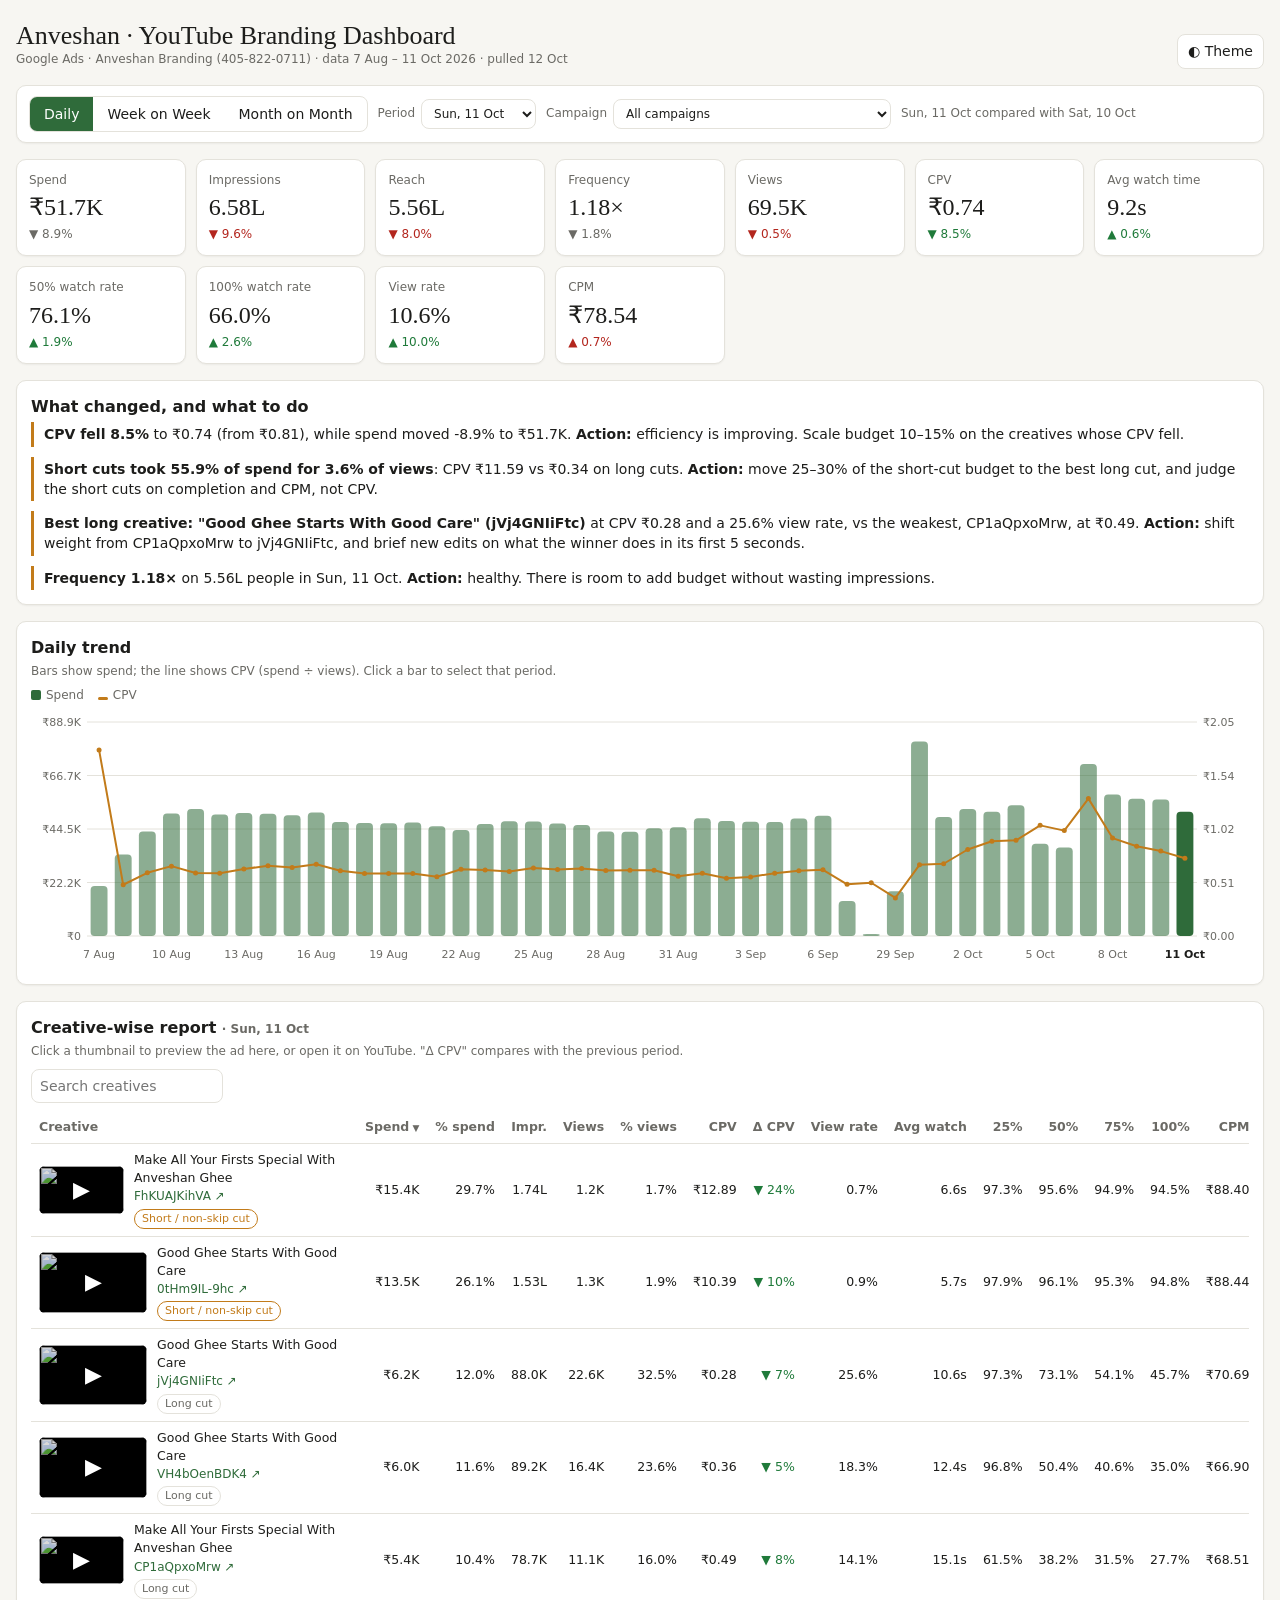
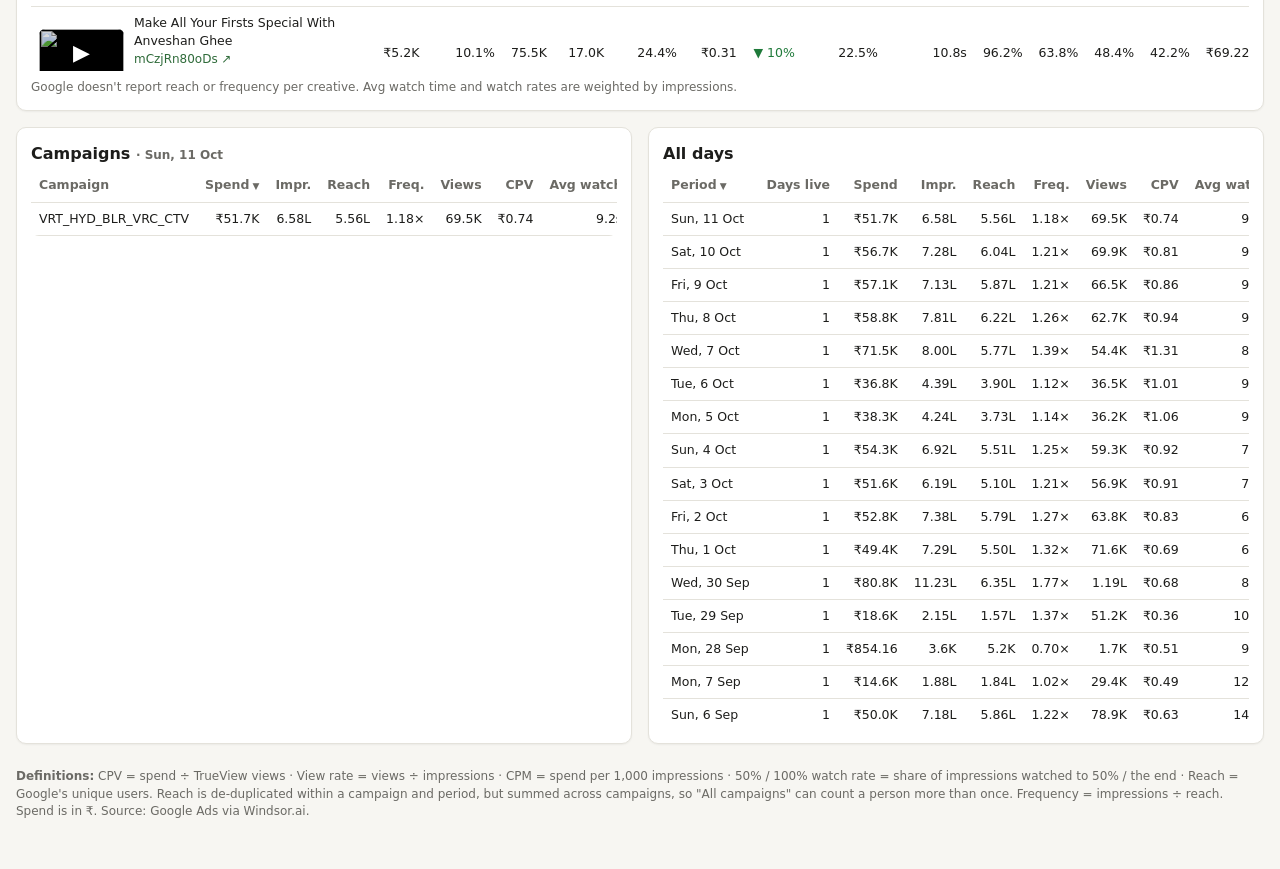
==== index.html @ e72b0077 "Create index.html" ====
<!doctype html>
<html lang="en">
<head>
<meta charset="utf-8">
<meta name="viewport" content="width=device-width,initial-scale=1">
<title>Anveshan Branding Dashboard</title>
<style>
:root{--bg:#f7f6f2;--panel:#ffffff;--fg:#1d1d1b;--muted:#6b6a65;--line:#e4e2db;--accent:#2f6b3a;--accent2:#c27b1a;--good:#1f7a3a;--bad:#b3261e;--chip:#eef3ec;--shadow:0 1px 2px rgba(0,0,0,.05)}
@media (prefers-color-scheme:dark){:root:not([data-theme="light"]){--bg:#141413;--panel:#1e1e1c;--fg:#ecebe6;--muted:#a3a29b;--line:#34332f;--accent:#6fbf7d;--accent2:#e3a14a;--good:#6fcf88;--bad:#f2867e;--chip:#26302a;--shadow:none}}
:root[data-theme="dark"]{--bg:#141413;--panel:#1e1e1c;--fg:#ecebe6;--muted:#a3a29b;--line:#34332f;--accent:#6fbf7d;--accent2:#e3a14a;--good:#6fcf88;--bad:#f2867e;--chip:#26302a;--shadow:none}
*{box-sizing:border-box}
body{margin:0;background:var(--bg);color:var(--fg);font:14px/1.45 system-ui,-apple-system,"Segoe UI",Roboto,sans-serif}
.wrap{max-width:1280px;margin:0 auto;padding:20px 16px 48px}
header{display:flex;flex-wrap:wrap;justify-content:space-between;gap:12px;align-items:flex-end;margin-bottom:16px}
h1{font:400 26px/1.2 Georgia,"Times New Roman",serif;margin:0}
h2{font-size:16px;font-weight:600;margin:0 0 4px}
.muted{color:var(--muted);font-size:12px}
.controls{display:flex;flex-wrap:wrap;gap:10px;align-items:center;background:var(--panel);border:1px solid var(--line);border-radius:10px;padding:10px 12px;margin-bottom:16px;box-shadow:var(--shadow)}
.seg{display:inline-flex;border:1px solid var(--line);border-radius:8px;overflow:hidden}
.seg button{border:0;background:transparent;color:var(--fg);padding:7px 14px;font:inherit;cursor:pointer}
.seg button.on{background:var(--accent);color:#fff}
select,input[type=search]{font:inherit;padding:6px 8px;border:1px solid var(--line);border-radius:8px;background:var(--panel);color:var(--fg);max-width:100%}
label.c{display:flex;gap:6px;align-items:center;font-size:12px;color:var(--muted)}
.grid{display:grid;grid-template-columns:repeat(auto-fit,minmax(min(100%,150px),1fr));gap:10px;margin-bottom:16px}
.kpi{background:var(--panel);border:1px solid var(--line);border-radius:10px;padding:12px;box-shadow:var(--shadow)}
.kpi .l{font-size:12px;color:var(--muted)}
.kpi .v{font:400 24px/1.2 Georgia,serif;margin:4px 0;font-variant-numeric:tabular-nums}
.kpi .d{font-size:12px;font-variant-numeric:tabular-nums}
.up{color:var(--good)}.down{color:var(--bad)}.flat{color:var(--muted)}
.card{background:var(--panel);border:1px solid var(--line);border-radius:10px;padding:14px;margin-bottom:16px;box-shadow:var(--shadow);min-width:0}
.two{display:grid;grid-template-columns:repeat(auto-fit,minmax(min(100%,420px),1fr));gap:16px}
.chart{position:relative;width:100%}
.chart svg{display:block;width:100%;height:auto}
.legend{display:flex;gap:14px;font-size:12px;color:var(--muted);margin:6px 0}
.sw{display:inline-block;width:10px;height:10px;border-radius:2px;margin-right:5px;vertical-align:-1px}
.tip{position:absolute;pointer-events:none;background:var(--panel);border:1px solid var(--line);border-radius:8px;padding:6px 9px;font-size:12px;box-shadow:0 4px 14px rgba(0,0,0,.15);display:none;white-space:nowrap;z-index:5}
.tw{overflow:auto;max-height:560px;border-radius:8px}
table{border-collapse:collapse;width:100%;font-size:12.5px;font-variant-numeric:tabular-nums}
th,td{padding:7px 8px;border-bottom:1px solid var(--line);text-align:right;white-space:nowrap;vertical-align:middle}
th{position:sticky;top:0;background:var(--panel);color:var(--muted);font-weight:600;cursor:pointer;user-select:none;z-index:1}
th.l,td.l{text-align:left}
th[aria-sort=ascending]::after{content:" ▲";font-size:9px}th[aria-sort=descending]::after{content:" ▼";font-size:9px}
tr:hover td{background:var(--chip)}
.thumb{position:relative;display:block;width:120px;aspect-ratio:16/9;border-radius:6px;overflow:hidden;background:#000;cursor:pointer;border:0;padding:0}
.thumb img{width:100%;height:100%;object-fit:cover;display:block}
.thumb::after{content:"▶";position:absolute;inset:0;display:flex;align-items:center;justify-content:center;color:#fff;font-size:22px;text-shadow:0 1px 4px rgba(0,0,0,.6);background:rgba(0,0,0,.15)}
.ttl{white-space:normal;min-width:180px;max-width:260px}
.ttl a{color:var(--accent);text-decoration:none;font-size:12px}
.ttl a:hover{text-decoration:underline}
.tag{display:inline-block;font-size:11px;padding:1px 7px;border-radius:999px;border:1px solid var(--line);color:var(--muted);margin-top:3px}
.tag.s{color:var(--accent2);border-color:currentColor}
.ins{margin:0;padding:0;list-style:none;display:flex;flex-direction:column;gap:10px}
.ins li{border-left:3px solid var(--accent2);padding:2px 0 2px 10px}
.ins b{font-weight:600}
.modal{position:fixed;inset:0;background:rgba(0,0,0,.75);display:none;align-items:center;justify-content:center;z-index:50;padding:16px}
.modal.on{display:flex}
.modal .box{width:min(960px,100%);background:#000;border-radius:10px;overflow:hidden;position:relative}
.modal iframe{width:100%;aspect-ratio:16/9;border:0;display:block}
.modal .bar{display:flex;justify-content:space-between;align-items:center;gap:10px;padding:8px 12px;background:#111;color:#eee;font-size:13px}
.modal .bar a{color:#9fd6a8}
.modal .x{background:transparent;border:0;color:#fff;font-size:22px;cursor:pointer;line-height:1}
.note{font-size:12px;color:var(--muted);margin-top:8px}
.thm{border:1px solid var(--line);background:var(--panel);color:var(--fg);border-radius:8px;padding:6px 10px;font:inherit;cursor:pointer}
@media (max-width:600px){h1{font-size:21px}.kpi .v{font-size:20px}.thumb{width:96px}}
</style>
</head>
<body>
<div class="wrap">
<header>
  <div>
    <h1>Anveshan · YouTube Branding Dashboard</h1>
    <div class="muted" id="sub"></div>
  </div>
  <button class="thm" id="thm" type="button" aria-label="Toggle theme">◐ Theme</button>
</header>

<div class="controls">
  <div class="seg" role="tablist" id="mode">
    <button data-m="day" class="on">Daily</button><button data-m="week">Week on Week</button><button data-m="month">Month on Month</button>
  </div>
  <label class="c">Period <select id="period"></select></label>
  <label class="c">Campaign <select id="camp"><option value="all">All campaigns</option></select></label>
  <span class="muted" id="cmp"></span>
</div>

<div class="grid" id="kpis"></div>

<div class="card">
  <h2>What changed, and what to do</h2>
  <ul class="ins" id="ins"></ul>
</div>

<div class="card">
  <h2 id="trendTitle">Trend</h2>
  <div class="muted">Bars show spend; the line shows CPV (spend ÷ views). Click a bar to select that period.</div>
  <div class="legend"><span><span class="sw" style="background:var(--accent)"></span>Spend</span><span><span class="sw" style="background:var(--accent2);height:3px"></span>CPV</span></div>
  <div class="chart" id="trend"></div>
</div>

<div class="card">
  <h2>Creative-wise report <span class="muted" id="creP"></span></h2>
  <div class="muted">Click a thumbnail to preview the ad here, or open it on YouTube. "Δ CPV" compares with the previous period.</div>
  <div style="margin:8px 0"><input type="search" id="creQ" placeholder="Search creatives"></div>
  <div class="tw"><table id="tCre"><thead></thead><tbody></tbody></table></div>
  <div class="note">Google doesn't report reach or frequency per creative. Avg watch time and watch rates are weighted by impressions.</div>
</div>

<div class="two">
  <div class="card">
    <h2>Campaigns <span class="muted" id="campP"></span></h2>
    <div class="tw"><table id="tCamp"><thead></thead><tbody></tbody></table></div>
  </div>
  <div class="card">
    <h2 id="perTitle">All periods</h2>
    <div class="tw"><table id="tPer"><thead></thead><tbody></tbody></table></div>
  </div>
</div>

<div class="note">
  <b>Definitions:</b> CPV = spend ÷ TrueView views · View rate = views ÷ impressions · CPM = spend per 1,000 impressions · 50% / 100% watch rate = share of impressions watched to 50% / the end · Reach = Google's unique users. Reach is de-duplicated within a campaign and period, but summed across campaigns, so "All campaigns" can count a person more than once. Frequency = impressions ÷ reach. Spend is in ₹. Source: Google Ads via Windsor.ai.
</div>
</div>

<div class="modal" id="modal" role="dialog" aria-modal="true">
  <div class="box">
    <div class="bar"><span id="mTitle"></span><span><a id="mLink" href="#" target="_blank" rel="noopener">Open on YouTube ↗</a> <button class="x" id="mX" aria-label="Close">×</button></span></div>
    <iframe id="mFrame" title="Ad preview" allow="autoplay; encrypted-media; picture-in-picture" allowfullscreen></iframe>
  </div>
</div>

<script>
const D={"campaigns":["VRT_DEL_MUB_HYD_BLR_CHN_VRC_CTV","VRT_DEL_MUB_HYD_BLR_CHN_VVC_CTV","VRT_HYD_BLR_CTV","VRT_HYD_BLR_Line-up_VVC_1","VRT_HYD_BLR_Mobile","VRT_HYD_BLR_VRC_CTV"],"videos":[{"id":"VwvyH_UPc6k","title":"Everyday Ghee Ritual"},{"id":"tOLoTwaxIuU","title":"Inside Our Ghee Process"},{"id":"thVQbDH8gDY","title":"Ghee Making Masterclass"},{"id":"FhKUAJKihVA","title":"Make All Your Firsts Special With Anveshan Ghee"},{"id":"Xn2ckv92hKI","title":"Traditional Kerala Fried Rice"},{"id":"0tHm9IL-9hc","title":"Good Ghee Starts With Good Care"},{"id":"lkkV0WBshxs","title":"Secret To Great Mix Veg!"},{"id":"jVj4GNIiFtc","title":"Good Ghee Starts With Good Care"},{"id":"VH4bOenBDK4","title":"Good Ghee Starts With Good Care"},{"id":"CP1aQpxoMrw","title":"Make All Your Firsts Special With Anveshan Ghee"},{"id":"mCzjRn80oDs","title":"Make All Your Firsts Special With Anveshan Ghee"},{"id":"bjzNxbN9I64","title":"Anveshan A2 Desi Cow Ghee | Your Ultimate Daily Wellness Partner"}],"rows":[["2026-08-07",2,0,406.01,2129,590,16874,0.5549,0.4169,0.3624,0.3241,0],["2026-08-07",4,0,4371.57,23601,3257,13389,0.4696,0.256,0.1998,0.1691,41],["2026-08-07",3,0,0.5,6,1,0,0.5,0.1667,0.1667,0.1667,0],["2026-08-07",2,4,210.96,1094,121,27921,0.0904,0.059,0.0443,0.0332,0],["2026-08-07",4,4,3804.57,19902,1788,24151,0.065,0.0423,0.0336,0.0275,35],["2026-08-07",3,4,0.5,3,1,0,0.3333,0.3333,0.3333,0,0],["2026-08-07",2,6,142.9,742,44,2592,0.0263,0.0105,0.0105,0.0053,0],["2026-08-07",4,6,3163.56,16500,1414,29404,0.0505,0.036,0.0284,0.0238,33],["2026-08-07",3,6,0.5,1,1,0,0,0,0,0,1],["2026-08-07",2,1,313.45,1624,227,15228,0.241,0.161,0.1238,0.1057,0],["2026-08-07",4,1,4062.65,21248,1983,14279,0.2025,0.113,0.0842,0.0688,46],["2026-08-07",3,1,1,5,2,0,0.4,0.4,0.4,0.2,0],["2026-08-07",2,2,291.19,1509,223,24007,0.1505,0.0919,0.0596,0.0475,0],["2026-08-07",4,2,3975.06,20799,2001,20119,0.0992,0.0659,0.0481,0.0381,45],["2026-08-07",3,2,0.5,4,1,0,0,0,0,0,0],["2026-08-08",2,0,6072.55,78203,22732,17109,0.5623,0.4113,0.3566,0.3201,0],["2026-08-08",4,0,5866.81,101947,13328,13050,0.4747,0.2405,0.1773,0.143,135],["2026-08-08",3,0,47.77,207,63,15800,0.5577,0.3558,0.3029,0.2596,4],["2026-08-08",2,4,1296.67,22228,1503,19889,0.0654,0.0415,0.0297,0.0218,0],["2026-08-08",4,4,3356.67,62740,4957,19203,0.0444,0.0228,0.0151,0.0103,72],["2026-08-08",3,4,29.95,115,33,40436,0.1271,0.0763,0.0678,0.0508,0],["2026-08-08",2,6,696.27,17627,344,2800,0.0088,0.0022,0.0019,0.0008,0],["2026-08-08",4,6,1530.68,36452,2015,20658,0.028,0.0151,0.0106,0.0074,28],["2026-08-08",3,6,24.67,75,24,0,0.1467,0.12,0.0533,0.04,0],["2026-08-08",2,1,3103.61,43314,5075,14856,0.2243,0.144,0.1111,0.0909,0],["2026-08-08",4,1,4250.42,75607,6473,13782,0.1993,0.0988,0.065,0.0483,101],["2026-08-08",3,1,32.05,176,38,20525,0.3448,0.2011,0.1839,0.1379,2],["2026-08-08",2,2,3164.67,43144,5562,22988,0.1354,0.0854,0.0609,0.0442,0],["2026-08-08",4,2,4306.61,76559,6812,17295,0.0812,0.0427,0.0265,0.0187,91],["2026-08-08",3,2,44.46,193,55,34557,0.2154,0.1436,0.0974,0.0615,1],["2026-08-09",2,0,6197.87,84240,20682,15239,0.5048,0.3533,0.2997,0.2641,0],["2026-08-09",4,0,5850.39,100504,12444,12448,0.4537,0.2189,0.1575,0.1244,143],["2026-08-09",3,0,2678.34,9763,2634,15912,0.5691,0.3593,0.285,0.2428,52],["2026-08-09",2,4,1296.75,23685,998,9681,0.0299,0.017,0.0098,0.0072,0],["2026-08-09",4,4,3302.5,61528,4936,17769,0.038,0.0194,0.0129,0.009,87],["2026-08-09",3,4,1696.18,5656,1644,42892,0.1485,0.0869,0.0632,0.0458,48],["2026-08-09",2,6,1091.09,21897,488,2709,0.0057,0.0006,0.0006,0.0003,0],["2026-08-09",4,6,1231.21,30786,1767,18816,0.0228,0.0121,0.0084,0.0054,30],["2026-08-09",3,6,1181.93,3198,1154,64125,0.147,0.0817,0.0575,0.0416,27],["2026-08-09",2,1,2717.34,40480,3350,11234,0.1671,0.1024,0.0752,0.0583,0],["2026-08-09",4,1,4745.2,82735,6880,13030,0.1818,0.0868,0.0556,0.0405,128],["2026-08-09",3,1,2064.72,8189,1986,20416,0.3353,0.2199,0.1687,0.1398,54],["2026-08-09",2,2,3091.87,44414,4498,17993,0.1,0.0612,0.0421,0.0311,0],["2026-08-09",4,2,4187.48,74424,6405,16051,0.0712,0.0365,0.0228,0.0161,103],["2026-08-09",3,2,2105.02,8487,2027,30522,0.1866,0.1177,0.0856,0.0634,54],["2026-08-10",2,0,5465.33,86691,15862,12272,0.3988,0.279,0.2364,0.2084,0],["2026-08-10",4,0,7470.69,134867,15657,12521,0.4618,0.2204,0.156,0.1236,166],["2026-08-10",3,0,4517.13,21124,4767,14809,0.5453,0.3157,0.2417,0.2009,109],["2026-08-10",2,4,1781.73,38483,1244,5184,0.0171,0.0104,0.0048,0.0038,0],["2026-08-10",4,4,2509.1,58804,4198,20007,0.0484,0.0249,0.0171,0.0121,60],["2026-08-10",3,4,2881.66,13323,3110,35563,0.1143,0.0689,0.0501,0.0336,106],["2026-08-10",2,6,1698.21,37567,931,2705,0.0055,0.0004,0.0004,0.0002,0],["2026-08-10",4,6,1009.23,38369,1503,20550,0.0281,0.0144,0.0103,0.0069,19],["2026-08-10",3,6,1710.58,6657,1889,47139,0.1004,0.0552,0.0367,0.0245,56],["2026-08-10",2,1,2655.89,50027,2109,5373,0.0704,0.044,0.0333,0.0272,0],["2026-08-10",4,1,4699.35,90440,7001,13356,0.1886,0.0907,0.0597,0.0449,122],["2026-08-10",3,1,3950.94,20200,4164,18460,0.3027,0.1813,0.1351,0.1085,143],["2026-08-10",2,2,2864.69,52480,3222,10811,0.0588,0.0379,0.0262,0.0192,0],["2026-08-10",4,2,3659.78,75305,6269,17451,0.0806,0.0431,0.0274,0.0193,83],["2026-08-10",3,2,4007.5,19531,4225,27553,0.1628,0.101,0.0707,0.0533,111],["2026-08-11",2,0,6778.26,90845,22295,14741,0.4854,0.3451,0.296,0.2621,0],["2026-08-11",4,0,7936.09,133065,16958,12642,0.4651,0.2265,0.1624,0.1292,185],["2026-08-11",3,0,5034.71,27329,5649,14413,0.536,0.2979,0.2238,0.1831,103],["2026-08-11",2,4,1507.03,28810,1190,5971,0.0206,0.0131,0.0061,0.0044,0],["2026-08-11",4,4,2480.14,52456,4424,20880,0.0515,0.0266,0.0184,0.0127,64],["2026-08-11",3,4,2344.65,10764,2806,39206,0.1293,0.0782,0.0565,0.0399,71],["2026-08-11",2,6,1263.3,26024,863,2943,0.009,0.0006,0.0005,0.0004,0],["2026-08-11",4,6,669.54,27450,1231,22933,0.0368,0.0183,0.0117,0.0085,9],["2026-08-11",3,6,1591.6,6437,1910,50918,0.11,0.0644,0.0445,0.031,64],["2026-08-11",2,1,2172.76,36465,1989,6590,0.0918,0.0589,0.045,0.0356,0],["2026-08-11",4,1,4629.98,82338,7073,13474,0.1937,0.0931,0.0613,0.0447,122],["2026-08-11",3,1,5512.24,31282,6008,17817,0.2917,0.1689,0.1214,0.0955,211],["2026-08-11",2,2,2654.01,41164,3654,15041,0.0871,0.056,0.0391,0.0289,0],["2026-08-11",4,2,3637.52,67997,6535,18172,0.0869,0.0474,0.0303,0.022,85],["2026-08-11",3,2,4594.55,24349,5053,26916,0.1577,0.0989,0.0686,0.0489,130],["2026-08-12",2,0,6313.74,93786,19131,14974,0.4953,0.3514,0.2988,0.2633,0],["2026-08-12",4,0,8229.27,150722,18885,12656,0.4643,0.2266,0.1621,0.1293,187],["2026-08-12",3,0,5738.41,26680,6356,15254,0.559,0.33,0.2558,0.2129,122],["2026-08-12",2,4,1623.76,39758,1159,5895,0.0187,0.0126,0.0063,0.0048,0],["2026-08-12",4,4,2442.32,58741,4520,20961,0.0524,0.0271,0.0186,0.0138,59],["2026-08-12",3,4,1813.31,7121,2283,46331,0.1618,0.0962,0.0685,0.0458,43],["2026-08-12",2,6,1357.03,35651,879,3033,0.0093,0.0016,0.0013,0.0008,0],["2026-08-12",4,6,715.29,32626,1278,25745,0.0424,0.0231,0.0165,0.0108,15],["2026-08-12",3,6,1122.98,4003,1408,62399,0.1369,0.0841,0.0583,0.0432,31],["2026-08-12",2,1,2296.77,45858,1967,7325,0.1033,0.065,0.0504,0.0394,0],["2026-08-12",4,1,4180.98,84113,6602,13367,0.1901,0.0912,0.0605,0.045,103],["2026-08-12",3,1,4199.41,20759,4756,19892,0.3289,0.2044,0.1568,0.1253,123],["2026-08-12",2,2,2750.79,50805,3453,15680,0.0904,0.0579,0.0391,0.0288,0],["2026-08-12",4,2,3775.45,77897,6884,17652,0.0828,0.0447,0.0285,0.0206,121],["2026-08-12",3,2,3965.47,19563,4488,28964,0.1742,0.1091,0.075,0.0551,119],["2026-08-13",2,0,6109.78,71694,18396,15129,0.4984,0.3614,0.3095,0.2756,0],["2026-08-13",4,0,8180.27,135388,16227,12441,0.4584,0.2192,0.1548,0.1222,162],["2026-08-13",3,0,4377.02,18189,5030,16257,0.5859,0.3702,0.2954,0.2494,87],["2026-08-13",2,4,1501.14,22582,960,6621,0.0197,0.0128,0.0068,0.0045,0],["2026-08-13",4,4,2303.76,51088,3960,21210,0.0528,0.0291,0.0195,0.0136,58],["2026-08-13",3,4,2034.73,7324,2446,48878,0.1739,0.1034,0.0752,0.0527,52],["2026-08-13",2,6,1278.21,20274,633,2950,0.0076,0.0008,0.0006,0.0004,0],["2026-08-13",4,6,677.9,26289,1204,26402,0.0444,0.0244,0.0167,0.012,6],["2026-08-13",3,6,1199.78,3950,1429,64566,0.1421,0.0848,0.0628,0.0475,43],["2026-08-13",2,1,2537.32,33182,2418,8841,0.1279,0.0831,0.0637,0.0523,0],["2026-08-13",4,1,3999.34,72959,5784,13314,0.1902,0.09,0.0586,0.0437,93],["2026-08-13",3,1,5121.4,25122,5745,19866,0.3322,0.2034,0.1525,0.122,190],["2026-08-13",2,2,2971.06,37075,3708,16177,0.0931,0.0582,0.0391,0.0286,0],["2026-08-13",4,2,4184.19,76188,6583,16932,0.0774,0.0404,0.0253,0.0178,107],["2026-08-13",3,2,4663.72,20193,5215,32724,0.1999,0.1316,0.0944,0.0693,135],["2026-08-14",2,0,5665.34,75763,16712,14205,0.4635,0.3346,0.2893,0.2577,0],["2026-08-14",4,0,6922.71,119479,13994,12450,0.4534,0.2205,0.1572,0.1246,123],["2026-08-14",3,0,5722.13,26288,6377,15382,0.5599,0.3336,0.2598,0.2156,108],["2026-08-14",2,4,1830.45,32152,1193,6580,0.0196,0.0119,0.0062,0.0046,0],["2026-08-14",4,4,3332.64,67378,4968,18712,0.0428,0.0215,0.0141,0.0098,86],["2026-08-14",3,4,1806.22,6153,2166,54034,0.1976,0.1225,0.0886,0.0645,49],["2026-08-14",2,6,1470.4,28420,753,2884,0.0073,0.0004,0.0002,0.0001,0],["2026-08-14",4,6,873.71,31708,1261,23218,0.0353,0.0198,0.0136,0.0089,17],["2026-08-14",3,6,1096.71,3530,1316,66997,0.1543,0.0882,0.0627,0.0461,24],["2026-08-14",2,1,2555.25,39359,2140,7414,0.106,0.0665,0.0515,0.0416,0],["2026-08-14",4,1,4781.6,87533,6370,12809,0.1773,0.0823,0.053,0.0389,112],["2026-08-14",3,1,4899.37,24151,5480,19672,0.3257,0.2018,0.1493,0.1205,186],["2026-08-14",2,2,2940.21,43730,3561,15094,0.0871,0.0567,0.0391,0.029,0],["2026-08-14",4,2,3442.48,66961,5387,16903,0.0778,0.0404,0.0255,0.018,70],["2026-08-14",3,2,3402.32,14743,3918,32734,0.2055,0.13,0.0913,0.0685,96],["2026-08-15",2,0,6014.67,86830,20268,14142,0.458,0.333,0.287,0.2562,0],["2026-08-15",4,0,7567.37,124840,13644,12111,0.4434,0.2067,0.1445,0.1129,166],["2026-08-15",3,0,5420.9,27738,6183,14897,0.5502,0.3168,0.2402,0.197,122],["2026-08-15",2,4,1483.09,30309,922,4450,0.0127,0.0081,0.0029,0.0021,0],["2026-08-15",4,4,2735.22,56035,3805,18030,0.0394,0.0194,0.0132,0.0092,66],["2026-08-15",3,4,1683.55,5857,2111,53353,0.196,0.1169,0.084,0.064,50],["2026-08-15",2,6,1340.88,28671,730,2692,0.0054,0.0004,0.0004,0.0002,0],["2026-08-15",4,6,637.5,26999,981,22813,0.036,0.0195,0.0141,0.0098,14],["2026-08-15",3,6,1028.0,3164,1272,70276,0.1595,0.0929,0.0676,0.0475,25],["2026-08-15",2,1,2654.13,44973,2528,7342,0.1023,0.0609,0.0447,0.0353,0],["2026-08-15",4,1,4135.95,74772,5243,12631,0.1749,0.0796,0.0502,0.0355,101],["2026-08-15",3,1,4922.41,26287,5605,19117,0.3188,0.191,0.1394,0.1099,171],["2026-08-15",2,2,2998.91,48115,3653,12942,0.0689,0.0429,0.0284,0.0211,0],["2026-08-15",4,2,4280.66,76878,5934,15734,0.0676,0.0337,0.021,0.0146,114],["2026-08-15",3,2,3305.83,13847,3861,33987,0.2146,0.1352,0.0961,0.0706,91],["2026-08-16",2,0,6303.39,88555,18851,13920,0.4603,0.317,0.2681,0.2354,0],["2026-08-16",4,0,7653.13,118535,13186,12049,0.4423,0.2046,0.1428,0.1116,171],["2026-08-16",3,0,5023.44,23498,5760,15456,0.5654,0.3403,0.2639,0.2213,89],["2026-08-16",2,4,1404.96,29183,825,4191,0.0121,0.0077,0.0029,0.0021,0],["2026-08-16",4,4,2404.9,46653,3319,18602,0.0424,0.022,0.0147,0.0104,51],["2026-08-16",3,4,1936.62,5947,2387,60044,0.2246,0.1363,0.1012,0.0697,46],["2026-08-16",2,6,1333.47,28452,728,2811,0.0067,0.0002,0.0002,0.0001,0],["2026-08-16",4,6,619.55,23032,931,21030,0.0297,0.0164,0.0103,0.0075,13],["2026-08-16",3,6,1972.74,7000,2367,56131,0.1248,0.0687,0.0444,0.0294,73],["2026-08-16",2,1,2436.25,41565,2110,7128,0.098,0.058,0.0432,0.034,0],["2026-08-16",4,1,4358.47,71819,5250,12607,0.1749,0.0789,0.0501,0.0366,98],["2026-08-16",3,1,3884.83,17085,4447,21429,0.3595,0.2337,0.1807,0.1448,106],["2026-08-16",2,2,2902.71,46505,3447,13402,0.0721,0.0442,0.0301,0.0222,0],["2026-08-16",4,2,4320.44,71726,5742,15471,0.0661,0.0332,0.02,0.014,117],["2026-08-16",3,2,4782.14,22069,5494,30967,0.1917,0.1208,0.0838,0.0601,133],["2026-08-17",2,0,5766.99,79875,19444,14580,0.4767,0.3505,0.3051,0.2736,0],["2026-08-17",4,0,7317.01,120801,14375,12447,0.4578,0.2206,0.155,0.1227,104],["2026-08-17",3,0,4995.74,25924,6001,15051,0.5542,0.3207,0.2479,0.2057,124],["2026-08-17",2,4,1614.28,29661,1078,4503,0.0156,0.0102,0.003,0.0022,0],["2026-08-17",4,4,2740.94,55334,4030,18400,0.0403,0.0208,0.0141,0.009,71],["2026-08-17",3,4,1438.33,4534,1819,59316,0.2098,0.132,0.102,0.076,35],["2026-08-17",2,6,1543.34,29088,935,3008,0.008,0.0007,0.0004,0.0002,0],["2026-08-17",4,6,705.61,26210,1060,21414,0.0315,0.0165,0.0105,0.0071,17],["2026-08-17",3,6,810.15,2427,1031,74105,0.1718,0.1039,0.0687,0.0474,21],["2026-08-17",2,1,2587.54,40682,2362,7289,0.1017,0.0631,0.0485,0.0387,0],["2026-08-17",4,1,4203.99,75215,5801,13084,0.1833,0.0868,0.0565,0.0408,111],["2026-08-17",3,1,3633.52,18663,4322,19840,0.3289,0.2065,0.1546,0.1238,129],["2026-08-17",2,2,2975.51,44947,3754,13838,0.0788,0.0491,0.0333,0.024,0],["2026-08-17",4,2,4388.86,77547,6536,16221,0.072,0.0364,0.0226,0.0158,121],["2026-08-17",3,2,2624.77,10958,3228,35732,0.2305,0.1454,0.1055,0.0791,81],["2026-08-18",2,0,6010.58,77048,19911,15052,0.4928,0.3623,0.3146,0.2818,0],["2026-08-18",4,0,7293.32,124578,15098,12526,0.4615,0.2232,0.1577,0.1251,144],["2026-08-18",3,0,3636.97,17015,4678,16185,0.5845,0.3652,0.2913,0.2506,64],["2026-08-18",2,4,1418.53,25241,950,5039,0.0163,0.0099,0.0041,0.0032,0],["2026-08-18",4,4,2848.9,59343,4195,18397,0.0414,0.021,0.0136,0.0099,67],["2026-08-18",3,4,1671.79,6529,2378,53754,0.1952,0.1187,0.086,0.063,46],["2026-08-18",2,6,1302.11,24202,755,2915,0.0098,0.0007,0.0007,0.0004,0],["2026-08-18",4,6,677.07,27114,999,21960,0.0316,0.0171,0.0118,0.0074,12],["2026-08-18",3,6,707.42,2451,1014,77862,0.1816,0.1115,0.0766,0.0543,19],["2026-08-18",2,1,2605.08,37834,2789,8948,0.1317,0.0845,0.0644,0.0516,0],["2026-08-18",4,1,4356.84,79455,6292,13124,0.1863,0.0879,0.0563,0.0404,103],["2026-08-18",3,1,3515.53,17310,4385,21143,0.3546,0.2299,0.174,0.1403,92],["2026-08-18",2,2,2990.89,41014,3971,16255,0.0944,0.0608,0.042,0.0302,0],["2026-08-18",4,2,4179.4,76903,6222,15965,0.0695,0.035,0.0211,0.0145,111],["2026-08-18",3,2,3680.0,18495,4683,31702,0.1975,0.1232,0.0883,0.0649,113],["2026-08-19",2,0,5577.29,73456,18341,14609,0.4791,0.3513,0.3041,0.2721,0],["2026-08-19",4,0,7241.28,127330,15523,12610,0.4633,0.2278,0.1617,0.1279,149],["2026-08-19",3,0,4142.63,19631,5386,16280,0.5853,0.3713,0.2947,0.2484,75],["2026-08-19",2,4,1481.12,25957,940,4050,0.0129,0.0077,0.0022,0.0013,0],["2026-08-19",4,4,2579.18,59528,3947,18955,0.0432,0.0222,0.0151,0.0107,59],["2026-08-19",3,4,1303.42,4776,1917,58640,0.2144,0.1325,0.0966,0.072,29],["2026-08-19",2,6,1362.41,24841,840,2999,0.0085,0.0008,0.0007,0.0004,0],["2026-08-19",4,6,640.02,28893,1020,23530,0.0364,0.0213,0.0142,0.0093,6],["2026-08-19",3,6,685.31,2433,1020,75212,0.1736,0.1019,0.0757,0.0503,23],["2026-08-19",2,1,2796.29,40829,2722,7816,0.1107,0.0715,0.0528,0.0422,0],["2026-08-19",4,1,4307.78,83422,6286,13176,0.1874,0.0888,0.057,0.0409,104],["2026-08-19",3,1,3362.73,16111,4234,21611,0.3628,0.2389,0.1815,0.1506,114],["2026-08-19",2,2,3249.81,45255,4276,15204,0.0868,0.0554,0.038,0.0273,0],["2026-08-19",4,2,4588.79,87138,7347,16537,0.0746,0.0387,0.0233,0.0165,133],["2026-08-19",3,2,3507.03,17471,4637,32816,0.2036,0.1308,0.0916,0.0697,127],["2026-08-20",2,0,5757.7,75333,18863,14571,0.474,0.3526,0.3078,0.2774,0],["2026-08-20",4,0,7605.05,130825,15986,12534,0.4616,0.2247,0.1596,0.1266,162],["2026-08-20",3,0,5039.14,25783,6430,15455,0.5553,0.3402,0.2643,0.2238,109],["2026-08-20",2,4,1529.22,26956,907,4331,0.0151,0.0092,0.0029,0.0021,0],["2026-08-20",4,4,2292.27,51379,3615,18716,0.0417,0.0205,0.014,0.0097,57],["2026-08-20",3,4,1492.09,5863,2285,58944,0.2206,0.1347,0.0973,0.0688,44],["2026-08-20",2,6,1479.93,26935,836,2952,0.0075,0.0004,0.0004,0.0002,0],["2026-08-20",4,6,560.56,27466,942,26099,0.0446,0.0245,0.0157,0.0108,11],["2026-08-20",3,6,661.65,2384,1033,78071,0.1862,0.1107,0.0767,0.0527,23],["2026-08-20",2,1,2623.89,38826,2373,7437,0.1061,0.067,0.052,0.0418,0],["2026-08-20",4,1,4405.14,81615,6311,13039,0.1855,0.0869,0.0551,0.0404,99],["2026-08-20",3,1,3086.34,14282,3828,21833,0.3625,0.2459,0.1902,0.1546,78],["2026-08-20",2,2,3119.77,43755,4030,15397,0.0889,0.0574,0.0399,0.03,0],["2026-08-20",4,2,4493.23,83268,7232,16602,0.0751,0.0388,0.0238,0.0165,113],["2026-08-20",3,2,3029.55,15986,4256,32988,0.2052,0.1321,0.0955,0.0717,105],["2026-08-21",2,0,6131.84,87725,21983,15057,0.4863,0.364,0.3198,0.2898,0],["2026-08-21",4,0,8290.91,132043,16962,12546,0.457,0.2249,0.1641,0.1326,180],["2026-08-21",3,0,4430.62,23328,6082,15788,0.5648,0.3534,0.2785,0.2367,110],["2026-08-21",2,4,1429.45,32352,858,4508,0.0129,0.009,0.0043,0.0037,0],["2026-08-21",4,4,2456.99,50624,3828,20194,0.0497,0.0262,0.0174,0.0121,76],["2026-08-21",3,4,1426.17,5001,2244,67441,0.2547,0.1559,0.1143,0.0815,32],["2026-08-21",3,11,346.16,1971,585,18077,0.5063,0.3514,0.2805,0.2328,19],["2026-08-21",2,6,1328.74,31365,745,2773,0.0065,0.0009,0.0009,0.0005,0],["2026-08-21",4,6,587.17,25329,987,28668,0.0524,0.0296,0.0177,0.0127,10],["2026-08-21",3,6,720.74,2460,1142,85899,0.205,0.123,0.0832,0.0609,23],["2026-08-21",2,1,2474.88,44157,2337,7351,0.1036,0.065,0.0497,0.0401,0],["2026-08-21",4,1,4052.19,71698,5805,13307,0.1883,0.0938,0.0612,0.0455,115],["2026-08-21",3,1,2312.43,10165,3044,23654,0.3964,0.2755,0.2189,0.183,53],["2026-08-21",2,2,3129.37,50745,4193,14991,0.0851,0.0521,0.0366,0.0278,0],["2026-08-21",4,2,3970.02,70463,6142,17048,0.079,0.0417,0.0269,0.0192,86],["2026-08-21",3,2,2517.71,12684,3666,35012,0.2228,0.1407,0.1028,0.0779,79],["2026-08-22",2,0,5810.46,75521,17767,14365,0.4695,0.3394,0.2927,0.2619,0],["2026-08-22",4,0,8168.91,138104,15061,12099,0.4475,0.2079,0.1445,0.1132,174],["2026-08-22",3,0,2883.98,16980,3640,14627,0.5387,0.305,0.2313,0.1913,69],["2026-08-22",2,4,1522.95,26749,846,3629,0.0106,0.0065,0.0016,0.0013,0],["2026-08-22",4,4,2411.44,54965,3342,17763,0.0376,0.0196,0.0131,0.0091,53],["2026-08-22",3,4,1291.43,4768,1751,55452,0.1954,0.1255,0.0924,0.0657,39],["2026-08-22",3,11,635.35,2944,912,18437,0.5212,0.3635,0.2906,0.2463,16],["2026-08-22",2,6,1418.39,25857,766,2882,0.0074,0.0004,0.0004,0.0003,0],["2026-08-22",4,6,586.12,28450,818,21567,0.0333,0.0151,0.0114,0.0069,6],["2026-08-22",3,6,535.06,1934,735,63207,0.1417,0.0806,0.0534,0.039,18],["2026-08-22",2,1,2598.96,38893,2189,7647,0.1061,0.0665,0.05,0.0398,0],["2026-08-22",4,1,4214.1,79404,5730,12868,0.18,0.084,0.0535,0.0392,114],["2026-08-22",3,1,2198.82,11258,2659,20218,0.3322,0.2133,0.1662,0.1334,57],["2026-08-22",2,2,3155.11,43578,3662,14346,0.0795,0.0487,0.0327,0.0242,0],["2026-08-22",4,2,3977.46,76444,5811,16125,0.0703,0.0367,0.0231,0.0157,83],["2026-08-22",3,2,2670.28,14060,3411,30431,0.1839,0.1182,0.0824,0.0623,81],["2026-08-23",2,0,5831.24,84009,19876,14894,0.4902,0.3546,0.3062,0.273,0],["2026-08-23",4,0,7984.57,134376,14227,11897,0.437,0.2004,0.1387,0.1076,209],["2026-08-23",3,0,3290.05,17630,4098,14978,0.5444,0.3195,0.2491,0.2084,63],["2026-08-23",2,4,1456.88,30457,782,3785,0.0108,0.0067,0.0025,0.0017,0],["2026-08-23",4,4,2606.11,56070,3462,17081,0.0352,0.018,0.0123,0.0089,59],["2026-08-23",3,4,2442.01,9395,3286,51908,0.1871,0.1133,0.0809,0.0575,76],["2026-08-23",3,11,804.02,3408,1124,19188,0.5386,0.389,0.3142,0.2592,21],["2026-08-23",2,6,1390.66,29964,772,2826,0.0067,0.001,0.0009,0.0006,0],["2026-08-23",4,6,659.63,27944,955,20168,0.0304,0.0155,0.0109,0.0079,9],["2026-08-23",3,6,868.16,2862,1166,69729,0.1623,0.0899,0.0637,0.0456,30],["2026-08-23",2,1,2670.37,44506,2625,8510,0.1213,0.0728,0.0547,0.0432,0],["2026-08-23",4,1,4083.32,75573,5198,12442,0.1709,0.077,0.0487,0.035,125],["2026-08-23",3,1,3447.83,18922,4269,19611,0.3185,0.2006,0.1546,0.1238,129],["2026-08-23",2,2,3147.47,49071,3814,14381,0.0796,0.0472,0.0323,0.0232,0],["2026-08-23",4,2,4023.01,75455,5642,15370,0.0646,0.0323,0.0201,0.0138,120],["2026-08-23",3,2,1807.67,7956,2381,36260,0.2326,0.1516,0.1087,0.0812,44],["2026-08-24",2,0,6254.35,74094,21423,15704,0.5165,0.3816,0.333,0.2997,0],["2026-08-24",4,0,7853.76,125892,14813,12430,0.4567,0.2206,0.1562,0.1244,149],["2026-08-24",3,0,5077.33,29235,6166,14459,0.5278,0.2977,0.2276,0.186,112],["2026-08-24",2,4,1414.05,20475,843,5115,0.0172,0.0116,0.0052,0.0042,0],["2026-08-24",4,4,2586.9,52976,3579,18643,0.0435,0.0224,0.0146,0.0104,55],["2026-08-24",3,4,1518.73,6083,2125,51632,0.1822,0.1115,0.0821,0.0578,43],["2026-08-24",3,11,803.97,4134,1174,17689,0.4951,0.341,0.2696,0.2214,19],["2026-08-24",2,6,1302.39,19182,739,3124,0.0095,0.0005,0.0005,0.0002,0],["2026-08-24",4,6,787.26,28499,1130,22956,0.0338,0.0194,0.0127,0.0087,15],["2026-08-24",3,6,725.73,2623,996,63920,0.1528,0.0789,0.053,0.0381,30],["2026-08-24",2,1,2721.83,33514,2709,9035,0.1306,0.083,0.0637,0.0512,0],["2026-08-24",4,1,4206.14,74043,5329,12868,0.1795,0.0839,0.0538,0.039,87],["2026-08-24",3,1,3049.26,16344,3525,19304,0.3144,0.1957,0.1466,0.1204,79],["2026-08-24",2,2,2795.53,33658,3614,16521,0.0974,0.0618,0.0419,0.031,0],["2026-08-24",4,2,3924.19,69669,5505,16326,0.0715,0.0373,0.0239,0.0168,84],["2026-08-24",3,2,2635.38,13709,3491,31348,0.1917,0.1211,0.0859,0.0645,86],["2026-08-25",2,0,5433.94,87207,17274,14372,0.4698,0.3451,0.3002,0.2693,0],["2026-08-25",4,0,7789.15,127325,14894,12463,0.4595,0.221,0.156,0.123,161],["2026-08-25",3,0,3824.5,20985,4680,14791,0.5403,0.3131,0.2394,0.1988,98],["2026-08-25",2,4,1588.85,41011,956,3714,0.0113,0.0068,0.0024,0.0019,0],["2026-08-25",4,4,2323.8,50551,3231,18506,0.0412,0.0206,0.0145,0.0103,55],["2026-08-25",3,4,1780.35,6744,2402,53874,0.1894,0.1195,0.0886,0.0658,53],["2026-08-25",3,11,809.78,3613,1124,18538,0.5228,0.3643,0.2956,0.2517,17],["2026-08-25",2,6,1662.19,43060,927,2870,0.0076,0.0008,0.0008,0.0004,0],["2026-08-25",4,6,748.81,30720,1051,20907,0.0269,0.0138,0.0094,0.0068,11],["2026-08-25",3,6,777.73,2787,1034,64189,0.145,0.0834,0.0598,0.0415,18],["2026-08-25",2,1,2720.56,54596,2327,7527,0.1057,0.0656,0.0489,0.0389,0],["2026-08-25",4,1,4203.65,75001,5336,12815,0.1801,0.0819,0.0507,0.037,107],["2026-08-25",3,1,3414.4,19283,4168,19054,0.3071,0.1913,0.1444,0.117,127],["2026-08-25",2,2,3091.97,59006,3624,14231,0.0821,0.0526,0.0358,0.0263,1],["2026-08-25",4,2,4293.13,77119,6073,16181,0.0704,0.0364,0.0226,0.0158,92],["2026-08-25",3,2,3127.53,14742,4098,33568,0.2117,0.135,0.0949,0.0685,98],["2026-08-26",2,0,6124.73,76723,19830,14732,0.4847,0.3515,0.3023,0.2716,0],["2026-08-26",4,0,7587.5,123057,13829,12149,0.4478,0.2091,0.1465,0.1147,160],["2026-08-26",3,0,3488.25,21467,4392,14239,0.5272,0.2882,0.2196,0.179,107],["2026-08-26",2,4,1398.04,24283,799,3867,0.0122,0.0077,0.0026,0.0017,0],["2026-08-26",4,4,2231.08,48055,2920,17331,0.0358,0.0188,0.012,0.0081,60],["2026-08-26",3,4,1965.43,7140,2577,53576,0.1913,0.1186,0.0876,0.0624,44],["2026-08-26",3,11,1020.39,4397,1344,18409,0.5234,0.3582,0.2888,0.2373,22],["2026-08-26",2,6,1332.26,23301,712,2707,0.0061,0.0004,0.0002,0.0001,0],["2026-08-26",4,6,717.48,27430,976,20011,0.0291,0.0144,0.0089,0.0066,17],["2026-08-26",3,6,703.5,2313,896,70883,0.1692,0.0955,0.0656,0.0458,23],["2026-08-26",2,1,2705.32,39813,2618,8194,0.1162,0.0724,0.0534,0.042,0],["2026-08-26",4,1,4341.16,75840,5643,12762,0.179,0.082,0.0515,0.0368,102],["2026-08-26",3,1,3146.17,19032,3971,18724,0.3036,0.1856,0.1383,0.1116,110],["2026-08-26",2,2,2952.23,40234,3429,13368,0.0744,0.0448,0.0306,0.0231,0],["2026-08-26",4,2,4481.32,78116,6109,15586,0.0673,0.0335,0.0204,0.0144,91],["2026-08-26",3,2,2518.25,11571,3270,34459,0.2163,0.1407,0.1019,0.0773,78],["2026-08-27",2,0,5598.15,72088,18279,14504,0.4701,0.3514,0.3083,0.2791,0],["2026-08-27",4,0,7673.15,126748,14561,12354,0.4546,0.2162,0.1536,0.1207,138],["2026-08-27",3,0,4034.97,21965,5107,15081,0.5518,0.3224,0.2491,0.207,91],["2026-08-27",2,4,1587.16,26859,877,3873,0.0115,0.0074,0.002,0.0016,0],["2026-08-27",4,4,2277.68,51535,3148,18106,0.04,0.0188,0.0124,0.0088,60],["2026-08-27",3,4,1523.36,4886,1937,57997,0.2113,0.13,0.0912,0.0681,35],["2026-08-27",3,11,960.06,3857,1229,18903,0.5337,0.3748,0.3033,0.2512,17],["2026-08-27",2,6,1528.53,26392,766,2703,0.0059,0.0002,0.0001,0,0],["2026-08-27",4,6,733.71,29472,1003,22641,0.0328,0.0185,0.0141,0.0092,9],["2026-08-27",3,6,734.09,2270,914,67248,0.1516,0.0876,0.0596,0.0429,23],["2026-08-27",2,1,2826.42,39558,2471,7692,0.1076,0.0684,0.0511,0.041,0],["2026-08-27",4,1,4231.13,76442,5403,12850,0.181,0.0833,0.0523,0.0381,82],["2026-08-27",3,1,2898.76,16347,3615,19539,0.3207,0.1993,0.1501,0.1236,93],["2026-08-27",2,2,2970.44,41005,3309,13446,0.0762,0.0484,0.0328,0.0248,0],["2026-08-27",4,2,4442.97,79226,6043,15491,0.066,0.0313,0.0195,0.0134,80],["2026-08-27",3,2,2135.52,8526,2734,38715,0.2511,0.1662,0.1188,0.0931,53],["2026-08-28",2,0,5702.32,90081,18877,13966,0.4507,0.3318,0.2908,0.2623,0],["2026-08-28",4,0,7959.12,136720,14995,12299,0.45,0.2153,0.1507,0.1183,188],["2026-08-28",3,0,3086.74,15994,3849,15408,0.5597,0.3339,0.2596,0.2165,63],["2026-08-28",2,4,1454.98,39925,983,4143,0.0123,0.0084,0.0044,0.0034,0],["2026-08-28",4,4,2255.57,56753,3056,17675,0.0386,0.019,0.0127,0.0092,62],["2026-08-28",3,4,1039.31,3176,1358,65698,0.246,0.1593,0.1137,0.0807,21],["2026-08-28",3,11,827.18,3022,1120,20522,0.575,0.425,0.3536,0.2932,15],["2026-08-28",2,6,1441.93,40228,867,2624,0.0058,0.0011,0.0009,0.0006,0],["2026-08-28",4,6,692.04,34975,937,20069,0.03,0.0161,0.0107,0.007,12],["2026-08-28",3,6,653.54,1822,824,76999,0.1809,0.1021,0.0713,0.0502,12],["2026-08-28",2,1,2741.32,55032,2679,7297,0.1016,0.0625,0.0458,0.0355,0],["2026-08-28",4,1,4050.28,79473,5016,12676,0.1765,0.0789,0.0509,0.0366,91],["2026-08-28",3,1,2401.18,12045,2947,20507,0.3382,0.2205,0.1662,0.1352,77],["2026-08-28",2,2,2965.85,57087,3398,11944,0.0642,0.0398,0.0263,0.0195,0],["2026-08-28",4,2,4351.63,85086,6134,15732,0.068,0.0337,0.0206,0.0144,113],["2026-08-28",3,2,1818.22,6790,2394,41447,0.2781,0.1785,0.128,0.0911,41],["2026-08-29",2,0,6598.06,85662,21743,15102,0.4942,0.3578,0.3096,0.2778,0],["2026-08-29",4,0,7622.64,106817,13202,12449,0.456,0.2221,0.1582,0.1249,136],["2026-08-29",3,0,3302.47,19407,4125,14570,0.5335,0.3033,0.231,0.1881,76],["2026-08-29",2,4,1265.99,28166,785,3928,0.0119,0.007,0.0026,0.0022,0],["2026-08-29",4,4,2222.87,41105,2816,18748,0.0427,0.0226,0.0153,0.0108,51],["2026-08-29",3,4,715.36,2664,1047,55790,0.2037,0.1255,0.0894,0.0615,18],["2026-08-29",3,11,717.22,3407,1093,19055,0.542,0.3775,0.2999,0.252,26],["2026-08-29",2,6,1218.94,27848,704,2737,0.0058,0.0005,0.0005,0.0003,0],["2026-08-29",4,6,627.33,21400,885,21083,0.0306,0.0132,0.0093,0.0071,4],["2026-08-29",3,6,606.29,2157,877,68617,0.1688,0.0851,0.0557,0.04,29],["2026-08-29",2,1,2516.42,44742,2328,7838,0.1087,0.0662,0.0487,0.0386,0],["2026-08-29",4,1,4476.9,67163,5185,12845,0.1802,0.0837,0.0526,0.0388,94],["2026-08-29",3,1,2881.24,16115,3538,19274,0.3143,0.1974,0.1465,0.118,95],["2026-08-29",2,2,2806.8,44226,3111,12767,0.0682,0.0422,0.028,0.0199,0],["2026-08-29",4,2,4377.66,66464,5550,15942,0.0696,0.0356,0.0214,0.0151,98],["2026-08-29",3,2,1326.1,5334,1835,42281,0.2794,0.1869,0.1364,0.107,28],["2026-08-30",2,0,5917.84,88399,19604,14047,0.4605,0.3286,0.2816,0.2508,0],["2026-08-30",4,0,8063.06,129894,14561,11971,0.437,0.2028,0.1412,0.1101,203],["2026-08-30",3,0,3919.21,22471,5051,14819,0.5371,0.3143,0.2415,0.1995,95],["2026-08-30",2,4,1430.62,32471,809,3448,0.0083,0.0047,0.0018,0.0012,0],["2026-08-30",4,4,1978.93,43010,2776,17504,0.0362,0.0189,0.0125,0.0088,57],["2026-08-30",3,4,908.1,3192,1315,61484,0.226,0.1444,0.1027,0.0744,26],["2026-08-30",3,11,947.77,4364,1420,19237,0.5434,0.3822,0.3079,0.2523,35],["2026-08-30",2,6,1397.64,31725,756,2647,0.0052,0.0003,0.0003,0.0001,0],["2026-08-30",4,6,556.08,22482,814,19961,0.0255,0.0146,0.0097,0.0058,18],["2026-08-30",3,6,673.9,2094,964,80084,0.1882,0.1038,0.0787,0.0536,15],["2026-08-30",2,1,2703.49,48243,2499,7574,0.1045,0.0626,0.0455,0.0352,0],["2026-08-30",4,1,4238.86,73584,5291,12448,0.1701,0.077,0.0481,0.0352,87],["2026-08-30",3,1,2730.76,15701,3431,19332,0.3173,0.1965,0.148,0.1188,89],["2026-08-30",2,2,3089.03,51564,3530,12364,0.0645,0.0384,0.0253,0.0182,0],["2026-08-30",4,2,4534.38,77837,6055,15133,0.0624,0.0306,0.0189,0.0128,108],["2026-08-30",3,2,1709.03,6872,2430,41520,0.2806,0.1792,0.1275,0.0943,47],["2026-08-31",2,0,6110.77,81605,23514,15688,0.5128,0.3845,0.3369,0.3054,0],["2026-08-31",4,0,8655.46,152437,17365,12298,0.4523,0.2149,0.1512,0.1183,193],["2026-08-31",3,0,3646.03,20098,4434,14633,0.5285,0.3033,0.2345,0.1964,80],["2026-08-31",2,4,1468.94,24750,1012,5042,0.0168,0.0109,0.005,0.0038,0],["2026-08-31",4,4,1729.6,49453,2687,18971,0.0424,0.0216,0.0154,0.0108,51],["2026-08-31",3,4,990.32,3694,1384,55707,0.2026,0.1253,0.0921,0.0659,30],["2026-08-31",3,11,903.19,4998,1309,17229,0.4861,0.3178,0.2464,0.2061,28],["2026-08-31",2,6,1379.63,23362,753,2886,0.0078,0.0007,0.0007,0.0005,0],["2026-08-31",4,6,607.21,31856,902,22040,0.0329,0.017,0.0121,0.0077,8],["2026-08-31",3,6,710.93,2454,998,71498,0.1627,0.0929,0.0662,0.0503,32],["2026-08-31",2,1,2644.09,37314,2549,7935,0.1144,0.0702,0.0531,0.0416,0],["2026-08-31",4,1,3867.81,78969,5080,12554,0.1731,0.0784,0.0485,0.0346,116],["2026-08-31",3,1,2962.12,17067,3611,18906,0.3086,0.1891,0.1394,0.1123,115],["2026-08-31",2,2,2949.84,40783,3945,15043,0.0854,0.0555,0.0375,0.0273,0],["2026-08-31",4,2,4511.38,88398,6716,15763,0.0686,0.0333,0.0208,0.0142,131],["2026-08-31",3,2,2002.62,9425,2677,34632,0.2198,0.1423,0.1013,0.0769,69],["2026-09-01",2,0,6002.8,81902,21009,15328,0.5038,0.3666,0.3168,0.2838,0],["2026-09-01",4,0,8568.94,137820,17358,12346,0.4499,0.2181,0.1548,0.1237,182],["2026-09-01",3,0,4961.15,32091,6255,14108,0.5216,0.2856,0.2115,0.1732,160],["2026-09-01",2,4,1366.47,26314,896,5480,0.0163,0.0105,0.0065,0.0049,0],["2026-09-01",4,4,1729.74,37151,2830,20407,0.0503,0.0273,0.0192,0.0138,42],["2026-09-01",3,4,1296.47,4744,1674,52258,0.1859,0.1151,0.084,0.0564,27],["2026-09-01",3,11,1308.1,6595,1712,17168,0.4864,0.3201,0.2467,0.1986,30],["2026-09-01",2,6,1335.24,26281,757,2857,0.008,0.0007,0.0007,0.0002,0],["2026-09-01",4,6,667.65,22347,1064,22192,0.0331,0.0174,0.011,0.0082,6],["2026-09-01",3,6,801.42,2620,1030,68699,0.1658,0.0918,0.0629,0.0457,25],["2026-09-01",2,1,2821.45,41875,2789,8820,0.1256,0.0783,0.0579,0.046,0],["2026-09-01",4,1,4176.94,71943,5403,12635,0.1763,0.0794,0.0504,0.0369,88],["2026-09-01",3,1,4073.64,27668,5115,17481,0.2776,0.1631,0.1193,0.0954,159],["2026-09-01",2,2,3030.06,43079,3975,16242,0.0917,0.0579,0.0399,0.0297,0],["2026-09-01",4,2,4227.94,71944,6446,16240,0.0727,0.0368,0.0228,0.0158,94],["2026-09-01",3,2,2519.21,12324,3258,32029,0.1992,0.1236,0.0894,0.0666,79],["2026-09-02",2,0,6106.45,81820,23766,15973,0.5199,0.393,0.3442,0.3111,0],["2026-09-02",4,0,8591.62,160548,19495,12514,0.46,0.2231,0.1579,0.1247,167],["2026-09-02",3,0,4317.25,24415,5282,14586,0.5298,0.3037,0.2333,0.1945,81],["2026-09-02",2,4,1456.09,25998,991,5223,0.0174,0.0122,0.0049,0.0041,0],["2026-09-02",4,4,2169.38,57087,3359,17622,0.0375,0.0186,0.0124,0.0082,49],["2026-09-02",3,4,2219.01,10938,3018,39814,0.1306,0.0775,0.0554,0.0391,76],["2026-09-02",3,11,1075.45,4940,1531,18668,0.5278,0.3692,0.2975,0.2418,15],["2026-09-02",2,6,1352.03,24497,779,2938,0.0085,0.001,0.001,0.0008,0],["2026-09-02",4,6,698.05,31347,1011,21364,0.0328,0.0168,0.0131,0.0086,10],["2026-09-02",3,6,880.09,3149,1227,69106,0.159,0.0941,0.0681,0.0447,23],["2026-09-02",2,1,2540.84,40197,2571,8166,0.1167,0.0745,0.0579,0.0464,0],["2026-09-02",4,1,3909.42,81019,5737,12817,0.1801,0.0819,0.0519,0.037,100],["2026-09-02",3,1,3114.7,17503,3749,19074,0.3029,0.194,0.1477,0.1203,85],["2026-09-02",2,2,3094.99,43777,4430,16362,0.0944,0.0606,0.0418,0.0317,0],["2026-09-02",4,2,4001.79,82849,6570,16080,0.0703,0.0356,0.0215,0.015,122],["2026-09-02",3,2,2261.33,12074,2947,30422,0.1839,0.1158,0.083,0.0634,64],["2026-09-03",2,0,6131.9,79077,21688,15779,0.5172,0.3808,0.3313,0.2982,0],["2026-09-03",4,0,8543.19,158189,19563,12598,0.461,0.2251,0.1623,0.1299,201],["2026-09-03",3,0,3957.45,22309,4688,14440,0.5257,0.2985,0.2264,0.1871,99],["2026-09-03",2,4,1366.3,24087,809,4934,0.0159,0.0096,0.0048,0.0034,0],["2026-09-03",4,4,2149.19,55493,3497,19553,0.0456,0.0251,0.0159,0.0108,34],["2026-09-03",3,4,1067.74,4164,1522,53860,0.1948,0.1186,0.0859,0.0613,29],["2026-09-03",3,11,995.98,5104,1457,18031,0.5168,0.3451,0.2714,0.2143,39],["2026-09-03",2,6,1307.02,23409,674,2779,0.007,0.0006,0.0006,0.0003,0],["2026-09-03",4,6,694.39,33430,1055,24847,0.0404,0.0225,0.0149,0.0098,10],["2026-09-03",3,6,719.82,2896,1020,61169,0.137,0.0819,0.0551,0.0409,26],["2026-09-03",2,1,2567.0,36510,2610,8945,0.1304,0.083,0.063,0.0507,0],["2026-09-03",4,1,3670.84,77145,5321,12949,0.1826,0.0851,0.0539,0.0389,94],["2026-09-03",3,1,4433.03,27123,5338,17980,0.2875,0.1732,0.1283,0.1024,169],["2026-09-03",2,2,3175.26,42802,4396,17260,0.0995,0.0643,0.0435,0.0323,0],["2026-09-03",4,2,4312.85,87968,7149,16502,0.0732,0.0379,0.0236,0.0165,122],["2026-09-03",3,2,2388.75,11475,3225,34469,0.2184,0.1396,0.1017,0.0754,65],["2026-09-04",2,0,5692.19,78893,20225,15282,0.4953,0.3691,0.3235,0.2913,0],["2026-09-04",4,0,7787.31,118667,15898,12756,0.4643,0.2321,0.1691,0.1364,167],["2026-09-04",3,0,3964.97,22348,5012,14771,0.5377,0.3109,0.2403,0.2,88],["2026-09-04",2,4,1532.87,29686,995,5049,0.0155,0.0096,0.0049,0.0036,0],["2026-09-04",4,4,2341.49,44277,3659,20907,0.0525,0.0281,0.0187,0.0128,52],["2026-09-04",3,4,1485.02,4838,1977,60399,0.2244,0.1393,0.098,0.0683,31],["2026-09-04",3,11,1405.43,6368,1889,18476,0.5277,0.3622,0.2812,0.2307,33],["2026-09-04",2,6,1447.41,28769,780,2681,0.0059,0.0008,0.0008,0.0005,0],["2026-09-04",4,6,746.82,23098,1131,23139,0.0363,0.019,0.0118,0.0061,13],["2026-09-04",3,6,757.98,2250,998,77033,0.1894,0.1038,0.0677,0.0477,12],["2026-09-04",2,1,2613.41,41216,2557,8287,0.1188,0.0733,0.0555,0.0457,0],["2026-09-04",4,1,4229.76,67828,5680,13171,0.1848,0.0906,0.0586,0.0436,116],["2026-09-04",3,1,3586.08,20812,4517,19202,0.3148,0.1941,0.1454,0.1193,128],["2026-09-04",2,2,3271.78,48069,4353,16000,0.0922,0.0569,0.0397,0.0292,0],["2026-09-04",4,2,4265.62,68673,6203,16684,0.0754,0.0394,0.0244,0.0173,85],["2026-09-04",3,2,2257.51,8341,2974,42353,0.2879,0.1849,0.129,0.1003,49],["2026-09-05",2,0,6090.45,74280,19806,15298,0.5003,0.3644,0.3154,0.2828,0],["2026-09-05",4,0,7860.72,133129,16529,12568,0.457,0.2252,0.1615,0.1281,166],["2026-09-05",3,0,5001.36,26780,5696,14496,0.5312,0.3033,0.2302,0.1871,117],["2026-09-05",2,4,1307.24,20376,725,4397,0.0138,0.0082,0.0029,0.0023,0],["2026-09-05",4,4,2695.74,56301,3862,18194,0.0399,0.0202,0.0132,0.0093,58],["2026-09-05",3,4,1577.67,4789,1940,61006,0.2247,0.14,0.104,0.0731,38],["2026-09-05",3,11,1396.57,6133,1702,17887,0.5117,0.3392,0.2656,0.2121,21],["2026-09-05",2,6,1256.96,19991,580,2781,0.0074,0.0008,0.0007,0.0003,0],["2026-09-05",4,6,812.77,27790,1254,21996,0.0302,0.0173,0.0116,0.0076,17],["2026-09-05",3,6,849.85,2326,972,74025,0.1765,0.1,0.0679,0.0491,16],["2026-09-05",2,1,2641.82,34087,2576,9104,0.1313,0.0823,0.0621,0.0496,0],["2026-09-05",4,1,3819.61,69927,5164,12935,0.1813,0.0847,0.0541,0.0405,88],["2026-09-05",3,1,3244.09,17594,3604,18650,0.3009,0.1839,0.1376,0.1107,89],["2026-09-05",2,2,3254.96,40214,4129,16486,0.0934,0.0574,0.0406,0.0296,0],["2026-09-05",4,2,4181.42,75571,6283,16113,0.0708,0.0349,0.0216,0.0148,90],["2026-09-05",3,2,2835.13,11696,3419,35389,0.227,0.1454,0.1033,0.0768,75],["2026-09-06",2,0,5755.14,87114,19486,14788,0.4824,0.3537,0.3073,0.2767,0],["2026-09-06",4,0,7759.14,136057,16290,12479,0.452,0.2212,0.1599,0.1274,172],["2026-09-06",3,0,6090.4,32303,7360,14885,0.5392,0.3183,0.2439,0.2034,148],["2026-09-06",2,4,1583.67,36339,868,3979,0.0119,0.0076,0.0025,0.0019,0],["2026-09-06",4,4,2818.73,63292,3865,17495,0.0374,0.0191,0.0123,0.0088,48],["2026-09-06",3,4,1563.99,4568,1953,63187,0.2387,0.1457,0.1007,0.0742,34],["2026-09-06",3,11,1507.32,6421,1932,18575,0.5317,0.3644,0.2866,0.2335,26],["2026-09-06",2,6,1418.09,33490,720,2794,0.0067,0.001,0.0009,0.0006,0],["2026-09-06",4,6,842.12,33209,1174,20222,0.0292,0.014,0.0107,0.0072,15],["2026-09-06",3,6,942.62,2692,1171,75767,0.1771,0.0952,0.0722,0.0491,33],["2026-09-06",2,1,2740.33,49419,2465,7890,0.1116,0.0682,0.0499,0.0385,0],["2026-09-06",4,1,3764.41,73897,4881,12650,0.1763,0.0789,0.0505,0.0373,95],["2026-09-06",3,1,2769.32,13646,3219,20199,0.3288,0.2131,0.1642,0.1363,76],["2026-09-06",2,2,3060.95,52145,3622,14201,0.0805,0.0488,0.0335,0.0248,0],["2026-09-06",4,2,4187.32,79979,5970,15557,0.066,0.0332,0.0204,0.0142,107],["2026-09-06",3,2,3154.16,13173,3962,35963,0.2319,0.149,0.1034,0.077,82],["2026-09-07",2,0,6148.8,74081,21125,15857,0.5177,0.3862,0.337,0.3028,0],["2026-09-07",2,4,1409.91,21508,901,5550,0.0184,0.0115,0.0049,0.0043,0],["2026-09-07",2,6,1268.97,20303,663,2961,0.0075,0.0007,0.0004,0.0003,0],["2026-09-07",2,1,2591.78,33228,2584,9204,0.1328,0.0853,0.065,0.0528,0],["2026-09-07",2,2,3134.11,38609,4143,17122,0.1008,0.0628,0.0427,0.0314,0],["2026-09-28",1,10,790.06,2310,1581,13070,0.9804,0.847,0.7339,0.6843,3],["2026-09-28",0,10,64.1,1334,96,3422,0.2372,0.17,0.1304,0.1186,0],["2026-09-29",5,5,3423.86,39341,1346,5539,0.9571,0.9274,0.9147,0.9072,2],["2026-09-29",5,9,2523.12,28953,7908,17435,0.6735,0.4937,0.4385,0.403,12],["2026-09-29",5,3,3761.08,43371,1128,6379,0.9402,0.9202,0.9127,0.9073,5],["2026-09-29",5,8,3022.89,35071,12793,13878,0.9266,0.6233,0.5388,0.4916,19],["2026-09-29",5,7,3285.62,38300,16584,11269,0.9428,0.7937,0.6528,0.5873,21],["2026-09-29",5,10,2620.26,30319,11404,11493,0.9019,0.7191,0.6092,0.5595,6],["2026-09-30",5,5,14770.71,199759,5239,4965,0.8869,0.8135,0.7869,0.7726,17],["2026-09-30",5,9,10434.59,154887,15455,11248,0.4397,0.2933,0.2481,0.2217,42],["2026-09-30",5,3,18776.37,244167,3325,5806,0.8602,0.8239,0.8121,0.8057,31],["2026-09-30",5,8,11488.12,167003,26014,10382,0.7327,0.433,0.3604,0.3171,44],["2026-09-30",5,7,13606.82,189005,41317,9210,0.7992,0.6291,0.4851,0.4168,63],["2026-09-30",5,10,11747.4,168485,27356,8508,0.7076,0.5004,0.3931,0.3478,51],["2026-10-01",5,5,11414.01,157845,7490,4040,0.7636,0.6204,0.5703,0.5486,21],["2026-10-01",5,9,6154.79,97400,7459,6943,0.255,0.1583,0.1297,0.1133,26],["2026-10-01",5,3,12765.43,181054,2779,5030,0.7411,0.6905,0.6758,0.6684,39],["2026-10-01",5,8,6682.43,100997,15800,8194,0.5975,0.3102,0.245,0.2039,32],["2026-10-01",5,7,6591.37,101838,23520,8272,0.7339,0.5457,0.4013,0.335,41],["2026-10-01",5,10,5838.25,89533,14507,6879,0.5814,0.3783,0.2837,0.2426,30],["2026-10-02",5,5,13451.5,171885,7131,4430,0.815,0.6983,0.6585,0.6408,28],["2026-10-02",5,9,5703.56,89099,6989,8372,0.3192,0.1963,0.1612,0.1417,29],["2026-10-02",5,3,13827.43,179200,2702,5529,0.8152,0.7744,0.7624,0.756,33],["2026-10-02",5,8,7205.1,106370,14420,8477,0.633,0.3232,0.2519,0.2072,36],["2026-10-02",5,7,6790.63,101400,20286,8959,0.8184,0.6009,0.4339,0.3568,46],["2026-10-02",5,10,5821.33,89693,12278,7571,0.6586,0.4209,0.3127,0.2685,31],["2026-10-03",5,5,11567.85,131502,3695,4858,0.8689,0.7862,0.7579,0.7446,15],["2026-10-03",5,9,6725.46,85512,7929,9660,0.376,0.2327,0.1916,0.168,37],["2026-10-03",5,3,13142.83,148313,1961,5616,0.8276,0.7894,0.778,0.7718,27],["2026-10-03",5,8,7074.38,89978,13120,9333,0.6905,0.3649,0.2918,0.248,23],["2026-10-03",5,7,6954.96,86917,17946,8567,0.7657,0.5665,0.4196,0.3515,33],["2026-10-03",5,10,6130.15,76791,12288,7680,0.6524,0.4314,0.3284,0.2879,20],["2026-10-04",5,5,12412.6,148317,4927,4985,0.8871,0.812,0.7855,0.7737,14],["2026-10-04",5,9,6724.36,90840,8419,9953,0.3881,0.2426,0.2004,0.1757,26],["2026-10-04",5,3,14163.47,167597,3326,5745,0.8467,0.8113,0.8002,0.7941,27],["2026-10-04",5,8,7298.95,99332,13424,9486,0.6986,0.3764,0.3025,0.2576,17],["2026-10-04",5,7,7314.26,99329,17375,8556,0.7677,0.5652,0.4185,0.3505,27],["2026-10-04",5,10,6368.01,86161,11829,7728,0.6624,0.4357,0.3296,0.2846,20],["2026-10-05",5,5,9042.73,94213,2497,5655,0.9708,0.9488,0.9394,0.9341,13],["2026-10-05",5,9,4528.57,52346,5743,14308,0.5757,0.3692,0.3069,0.274,12],["2026-10-05",5,3,10707.53,111168,2117,6544,0.9619,0.9476,0.9413,0.9377,10],["2026-10-05",5,8,4960.35,59085,8299,11988,0.8991,0.4945,0.4122,0.3643,15],["2026-10-05",5,7,4714.19,55895,9922,10218,0.924,0.7002,0.5285,0.4535,10],["2026-10-05",5,10,4322.35,51093,7589,10059,0.8796,0.5903,0.4551,0.4007,13],["2026-10-06",5,5,8290.08,93228,3037,5767,0.9843,0.9706,0.9648,0.9604,12],["2026-10-06",5,9,4262.27,52699,5388,14871,0.6114,0.3794,0.3114,0.2725,14],["2026-10-06",5,3,10057.13,114587,3216,6675,0.9806,0.9688,0.9638,0.9599,12],["2026-10-06",5,8,5318.91,67325,8420,12339,0.96,0.5084,0.4163,0.3599,17],["2026-10-06",5,7,4680.35,58343,9450,10436,0.9691,0.724,0.5256,0.4396,19],["2026-10-06",5,10,4188.48,52346,6987,10497,0.9513,0.6147,0.458,0.3964,14],["2026-10-07",5,5,19034.85,194020,1705,5748,0.982,0.9679,0.9611,0.957,21],["2026-10-07",5,9,8031.19,97244,9978,14224,0.5874,0.347,0.2801,0.2436,31],["2026-10-07",5,3,21763.73,220274,1364,6642,0.9782,0.9644,0.9584,0.9547,29],["2026-10-07",5,8,7743.06,98007,12655,11919,0.9535,0.48,0.3768,0.3203,36],["2026-10-07",5,7,7796.18,99555,16196,10152,0.9575,0.6968,0.4918,0.4061,27],["2026-10-07",5,10,7132.81,91283,12506,10212,0.9418,0.5916,0.4281,0.3648,29],["2026-10-08",5,5,15892.47,181206,1821,5731,0.9799,0.9647,0.9573,0.9525,20],["2026-10-08",5,9,6460.96,102958,11000,14843,0.6109,0.3743,0.3035,0.265,45],["2026-10-08",5,3,18092.0,202192,1621,6618,0.9754,0.9604,0.9535,0.9492,35],["2026-10-08",5,8,6388.89,104283,14348,12245,0.9607,0.499,0.4012,0.342,44],["2026-10-08",5,7,6192.59,97068,18837,10456,0.9676,0.7226,0.5238,0.4402,47],["2026-10-08",5,10,5740.86,93569,15109,10607,0.9551,0.6253,0.4652,0.4021,38],["2026-10-09",5,5,15183.53,166764,1891,5719,0.9791,0.9618,0.9537,0.9487,28],["2026-10-09",5,9,6075.6,92036,11145,14862,0.6071,0.3729,0.3056,0.2661,43],["2026-10-09",5,3,17414.34,185538,1542,6592,0.9722,0.9557,0.9484,0.9437,41],["2026-10-09",5,8,6257.43,94482,15611,12275,0.9613,0.4977,0.4025,0.3459,52],["2026-10-09",5,7,6376.35,89548,20277,10456,0.9672,0.723,0.5247,0.4356,42],["2026-10-09",5,10,5750.01,84412,16045,10589,0.9557,0.6255,0.4616,0.398,47],["2026-10-10",5,5,14892.77,169149,1294,5706,0.977,0.9594,0.9514,0.9464,26],["2026-10-10",5,9,6043.0,92216,11401,14716,0.6008,0.3674,0.2992,0.2618,48],["2026-10-10",5,3,16870.92,184758,997,6581,0.971,0.9536,0.9467,0.9421,51],["2026-10-10",5,8,6540.06,100596,16953,12231,0.9632,0.4955,0.3984,0.3407,46],["2026-10-10",5,7,6574.1,95083,22113,10446,0.9687,0.7193,0.5227,0.4361,55],["2026-10-10",5,10,5829.05,85792,17114,10536,0.9557,0.6152,0.459,0.3948,48],["2026-10-11",5,5,13508.55,152747,1300,5716,0.979,0.9614,0.9535,0.9485,32],["2026-10-11",5,9,5394.13,78730,11113,15125,0.6149,0.3824,0.3149,0.2774,48],["2026-10-11",5,3,15351.81,173659,1191,6597,0.9727,0.9564,0.9492,0.9447,32],["2026-10-11",5,8,5969.79,89241,16371,12370,0.9683,0.5036,0.4064,0.3496,58],["2026-10-11",5,7,6222.62,88021,22576,10604,0.9726,0.7309,0.5412,0.4573,44],["2026-10-11",5,10,5224.19,75469,16964,10798,0.9615,0.6383,0.4843,0.4222,42]],"reach":{"daily":{"2026-08-07":{"VRT_HYD_BLR_CTV":4695,"VRT_HYD_BLR_Mobile":53821},"2026-08-08":{"VRT_HYD_BLR_CTV":139618,"VRT_HYD_BLR_Mobile":183041,"VRT_HYD_BLR_Line-up_VVC_1":826},"2026-08-09":{"VRT_HYD_BLR_CTV":178468,"VRT_HYD_BLR_Mobile":220302,"VRT_HYD_BLR_Line-up_VVC_1":35085},"2026-08-10":{"VRT_HYD_BLR_CTV":205532,"VRT_HYD_BLR_Mobile":265744,"VRT_HYD_BLR_Line-up_VVC_1":78704},"2026-08-11":{"VRT_HYD_BLR_CTV":198913,"VRT_HYD_BLR_Mobile":251358,"VRT_HYD_BLR_Line-up_VVC_1":96387},"2026-08-12":{"VRT_HYD_BLR_CTV":232753,"VRT_HYD_BLR_Mobile":280910,"VRT_HYD_BLR_Line-up_VVC_1":75590},"2026-08-13":{"VRT_HYD_BLR_CTV":177128,"VRT_HYD_BLR_Mobile":260479,"VRT_HYD_BLR_Line-up_VVC_1":71534},"2026-08-14":{"VRT_HYD_BLR_CTV":197216,"VRT_HYD_BLR_Mobile":269670,"VRT_HYD_BLR_Line-up_VVC_1":72158},"2026-08-15":{"VRT_HYD_BLR_CTV":211472,"VRT_HYD_BLR_Mobile":256535,"VRT_HYD_BLR_Line-up_VVC_1":74112},"2026-08-16":{"VRT_HYD_BLR_CTV":210279,"VRT_HYD_BLR_Mobile":237736,"VRT_HYD_BLR_Line-up_VVC_1":72802},"2026-08-17":{"VRT_HYD_BLR_CTV":201398,"VRT_HYD_BLR_Mobile":258605,"VRT_HYD_BLR_Line-up_VVC_1":60686},"2026-08-18":{"VRT_HYD_BLR_CTV":189155,"VRT_HYD_BLR_Mobile":266027,"VRT_HYD_BLR_Line-up_VVC_1":60152},"2026-08-19":{"VRT_HYD_BLR_CTV":195321,"VRT_HYD_BLR_Mobile":279608,"VRT_HYD_BLR_Line-up_VVC_1":59035},"2026-08-20":{"VRT_HYD_BLR_CTV":195080,"VRT_HYD_BLR_Mobile":273509,"VRT_HYD_BLR_Line-up_VVC_1":62907},"2026-08-21":{"VRT_HYD_BLR_CTV":219228,"VRT_HYD_BLR_Mobile":259063,"VRT_HYD_BLR_Line-up_VVC_1":54298},"2026-08-22":{"VRT_HYD_BLR_CTV":195568,"VRT_HYD_BLR_Mobile":272562,"VRT_HYD_BLR_Line-up_VVC_1":50662},"2026-08-23":{"VRT_HYD_BLR_CTV":211453,"VRT_HYD_BLR_Mobile":266024,"VRT_HYD_BLR_Line-up_VVC_1":58470},"2026-08-24":{"VRT_HYD_BLR_CTV":170016,"VRT_HYD_BLR_Mobile":253635,"VRT_HYD_BLR_Line-up_VVC_1":70237},"2026-08-25":{"VRT_HYD_BLR_CTV":250546,"VRT_HYD_BLR_Mobile":262585,"VRT_HYD_BLR_Line-up_VVC_1":65865},"2026-08-26":{"VRT_HYD_BLR_CTV":188876,"VRT_HYD_BLR_Mobile":257281,"VRT_HYD_BLR_Line-up_VVC_1":62742},"2026-08-27":{"VRT_HYD_BLR_CTV":189831,"VRT_HYD_BLR_Mobile":267646,"VRT_HYD_BLR_Line-up_VVC_1":55249},"2026-08-28":{"VRT_HYD_BLR_CTV":245355,"VRT_HYD_BLR_Mobile":282548,"VRT_HYD_BLR_Line-up_VVC_1":40812},"2026-08-29":{"VRT_HYD_BLR_CTV":213874,"VRT_HYD_BLR_Mobile":223590,"VRT_HYD_BLR_Line-up_VVC_1":46954},"2026-08-30":{"VRT_HYD_BLR_CTV":226966,"VRT_HYD_BLR_Mobile":255358,"VRT_HYD_BLR_Line-up_VVC_1":52151},"2026-08-31":{"VRT_HYD_BLR_CTV":195356,"VRT_HYD_BLR_Mobile":289702,"VRT_HYD_BLR_Line-up_VVC_1":55733},"2026-09-01":{"VRT_HYD_BLR_CTV":196350,"VRT_HYD_BLR_Mobile":232638,"VRT_HYD_BLR_Line-up_VVC_1":76363},"2026-09-02":{"VRT_HYD_BLR_CTV":202276,"VRT_HYD_BLR_Mobile":298004,"VRT_HYD_BLR_Line-up_VVC_1":70350},"2026-09-03":{"VRT_HYD_BLR_CTV":197398,"VRT_HYD_BLR_Mobile":301104,"VRT_HYD_BLR_Line-up_VVC_1":70548},"2026-09-04":{"VRT_HYD_BLR_CTV":211944,"VRT_HYD_BLR_Mobile":242569,"VRT_HYD_BLR_Line-up_VVC_1":62962},"2026-09-05":{"VRT_HYD_BLR_CTV":183957,"VRT_HYD_BLR_Mobile":271271,"VRT_HYD_BLR_Line-up_VVC_1":66913},"2026-09-06":{"VRT_HYD_BLR_CTV":234266,"VRT_HYD_BLR_Mobile":282173,"VRT_HYD_BLR_Line-up_VVC_1":69602},"2026-09-07":{"VRT_HYD_BLR_CTV":184458},"2026-09-28":{"VRT_DEL_MUB_HYD_BLR_CHN_VVC_CTV":3333,"VRT_DEL_MUB_HYD_BLR_CHN_VRC_CTV":1840},"2026-09-29":{"VRT_HYD_BLR_VRC_CTV":156954},"2026-09-30":{"VRT_HYD_BLR_VRC_CTV":635037},"2026-10-01":{"VRT_HYD_BLR_VRC_CTV":549987},"2026-10-02":{"VRT_HYD_BLR_VRC_CTV":579435},"2026-10-03":{"VRT_HYD_BLR_VRC_CTV":510130},"2026-10-04":{"VRT_HYD_BLR_VRC_CTV":551187},"2026-10-05":{"VRT_HYD_BLR_VRC_CTV":372908},"2026-10-06":{"VRT_HYD_BLR_VRC_CTV":390359},"2026-10-07":{"VRT_HYD_BLR_VRC_CTV":577266},"2026-10-08":{"VRT_HYD_BLR_VRC_CTV":622472},"2026-10-09":{"VRT_HYD_BLR_VRC_CTV":587300},"2026-10-10":{"VRT_HYD_BLR_VRC_CTV":603665},"2026-10-11":{"VRT_HYD_BLR_VRC_CTV":555619}},"weekly":{"2026-08-03":{"VRT_HYD_BLR_CTV":268606,"VRT_HYD_BLR_Mobile":374298,"VRT_HYD_BLR_Line-up_VVC_1":35874},"2026-08-10":{"VRT_HYD_BLR_CTV":829918,"VRT_HYD_BLR_Mobile":1091409,"VRT_HYD_BLR_Line-up_VVC_1":463080},"2026-08-17":{"VRT_HYD_BLR_CTV":789004,"VRT_HYD_BLR_Mobile":1083247,"VRT_HYD_BLR_Line-up_VVC_1":350912},"2026-08-24":{"VRT_HYD_BLR_CTV":828642,"VRT_HYD_BLR_Mobile":1047394,"VRT_HYD_BLR_Line-up_VVC_1":341969},"2026-08-31":{"VRT_HYD_BLR_CTV":793696,"VRT_HYD_BLR_Mobile":1120684,"VRT_HYD_BLR_Line-up_VVC_1":408932},"2026-09-07":{"VRT_HYD_BLR_CTV":184458},"2026-09-28":{"VRT_DEL_MUB_HYD_BLR_CHN_VVC_CTV":3333,"VRT_HYD_BLR_VRC_CTV":1699217,"VRT_DEL_MUB_HYD_BLR_CHN_VRC_CTV":1840},"2026-10-05":{"VRT_HYD_BLR_VRC_CTV":1985062}},"monthly":{"2026-08":{"VRT_HYD_BLR_CTV":1464820,"VRT_HYD_BLR_Mobile":2090281,"VRT_HYD_BLR_Line-up_VVC_1":1054311},"2026-09":{"VRT_HYD_BLR_CTV":785822,"VRT_HYD_BLR_Mobile":1018469,"VRT_HYD_BLR_Line-up_VVC_1":367404,"VRT_DEL_MUB_HYD_BLR_CHN_VVC_CTV":3333,"VRT_HYD_BLR_VRC_CTV":692216,"VRT_DEL_MUB_HYD_BLR_CHN_VRC_CTV":1840},"2026-10":{"VRT_HYD_BLR_VRC_CTV":2465953}},"total":{"VRT_HYD_BLR_CTV":1644754,"VRT_HYD_BLR_Mobile":2411785,"VRT_HYD_BLR_Line-up_VVC_1":1312504,"VRT_DEL_MUB_HYD_BLR_CHN_VVC_CTV":3333,"VRT_HYD_BLR_VRC_CTV":2549257,"VRT_DEL_MUB_HYD_BLR_CHN_VRC_CTV":1840}},"meta":{"account":"Anveshan Branding (405-822-0711)","through":"2026-10-11","pulled":"2026-10-12"}};
(function(){
const $=s=>document.querySelector(s);
const camps=D.campaigns, vids=D.videos;
// ---------- formatting
const nfIN=new Intl.NumberFormat('en-IN');
const cmpIN={format:v=>{const a=Math.abs(v);return a>=1e7?(v/1e7).toFixed(2)+'Cr':a>=1e5?(v/1e5).toFixed(2)+'L':a>=1e3?(v/1e3).toFixed(1)+'K':String(Math.round(v*100)/100);}};
const F={
 inr:v=>v==null||!isFinite(v)?'—':'₹'+cmpIN.format(v),
 inr2:v=>v==null||!isFinite(v)?'—':'₹'+v.toFixed(2),
 num:v=>v==null||!isFinite(v)?'—':cmpIN.format(v),
 int:v=>v==null||!isFinite(v)?'—':nfIN.format(Math.round(v)),
 pct:v=>v==null||!isFinite(v)?'—':(v*100).toFixed(1)+'%',
 sec:v=>v==null||!isFinite(v)?'—':v.toFixed(1)+'s',
 x:v=>v==null||!isFinite(v)?'—':v.toFixed(2)+'×'
};
const MON=['Jan','Feb','Mar','Apr','May','Jun','Jul','Aug','Sep','Oct','Nov','Dec'];
const dt=s=>new Date(s+'T00:00:00Z');
const iso=d=>d.toISOString().slice(0,10);
const fd=s=>{const d=dt(s);return d.getUTCDate()+' '+MON[d.getUTCMonth()];};
const weekStart=s=>{const d=dt(s);const w=(d.getUTCDay()+6)%7;d.setUTCDate(d.getUTCDate()-w);return iso(d);};
const keyOf=(s,m)=>m==='day'?s:m==='week'?weekStart(s):s.slice(0,7);
const label=(k,m)=>{if(m==='day'){const d=dt(k);return ['Sun','Mon','Tue','Wed','Thu','Fri','Sat'][d.getUTCDay()]+', '+fd(k);}
  if(m==='week'){const e=dt(k);e.setUTCDate(e.getUTCDate()+6);return fd(k)+' – '+fd(iso(e));}
  const [y,mo]=k.split('-');return MON[+mo-1]+' '+y;};
const short=(k,m)=>m==='day'?fd(k):m==='week'?fd(k):MON[+k.split('-')[1]-1];
// ---------- rows
const R=D.rows.map(r=>({date:r[0],c:r[1],v:r[2],spend:r[3],imp:r[4],views:r[5],awt:r[6],p25:r[7],p50:r[8],p75:r[9],p100:r[10],clicks:r[11]}));
const isShort=v=>v.awt>0&&v.awt<7&&v.p100>.8;
function agg(rs){const o={spend:0,imp:0,views:0,clicks:0,_awt:0,_p25:0,_p50:0,_p75:0,_p100:0};
  rs.forEach(r=>{o.spend+=r.spend;o.imp+=r.imp;o.views+=r.views;o.clicks+=r.clicks;o._awt+=r.awt*r.imp;o._p25+=r.p25*r.imp;o._p50+=r.p50*r.imp;o._p75+=r.p75*r.imp;o._p100+=r.p100*r.imp;});
  const i=o.imp||NaN;o.awt=o._awt/i/1000;o.p25=o._p25/i;o.p50=o._p50/i;o.p75=o._p75/i;o.p100=o._p100/i;o.cpv=o.views?o.spend/o.views:NaN;o.cpm=o.imp?o.spend/o.imp*1000:NaN;o.vtr=o.imp?o.views/o.imp:NaN;return o;}
function reachFor(k,m,campSel){const tbl=m==='day'?D.reach.daily:m==='week'?D.reach.weekly:D.reach.monthly;const e=tbl[k];if(!e)return null;
  let s=0,any=false;Object.entries(e).forEach(([c,v])=>{if(campSel==='all'||campSel===c){s+=v;any=true;}});return any?s:null;}
// ---------- state
const S={mode:'day',period:null,camp:'all',sort:{tCre:['spend',-1],tCamp:['spend',-1],tPer:['key',-1]}};
camps.forEach(c=>{const o=document.createElement('option');o.value=c;o.textContent=c;$('#camp').appendChild(o);});
const rowsSel=()=>S.camp==='all'?R:R.filter(r=>camps[r.c]===S.camp);
function periods(){const m=new Map();rowsSel().forEach(r=>{const k=keyOf(r.date,S.mode);if(!m.has(k))m.set(k,[]);m.get(k).push(r);});
  return [...m.entries()].sort((a,b)=>a[0]<b[0]?-1:1).map(([k,rs])=>{const a=agg(rs);a.key=k;a.rows=rs;a.reach=reachFor(k,S.mode,S.camp==='all'?'all':S.camp);a.freq=a.reach?a.imp/a.reach:NaN;a.days=new Set(rs.map(r=>r.date)).size;return a;});}
// ---------- render
function delta(cur,prev,goodUp){if(prev==null||!isFinite(prev)||prev===0||!isFinite(cur))return '<span class="flat">no comparison</span>';
  const ch=(cur-prev)/Math.abs(prev);const good=goodUp?ch>0:ch<0;const cls=Math.abs(ch)<.005?'flat':good?'up':'down';
  return `<span class="${cls}">${ch>0?'▲':'▼'} ${(Math.abs(ch)*100).toFixed(1)}%</span>`;}
const KP=[['Spend','spend',F.inr,null],['Impressions','imp',F.num,true],['Reach','reach',F.num,true],['Frequency','freq',F.x,null],['Views','views',F.num,true],['CPV','cpv',F.inr2,false],['Avg watch time','awt',F.sec,true],['50% watch rate','p50',F.pct,true],['100% watch rate','p100',F.pct,true],['View rate','vtr',F.pct,true],['CPM','cpm',F.inr2,false]];
function esc(s){return String(s).replace(/[&<>"']/g,c=>({'&':'&amp;','<':'&lt;','>':'&gt;','"':'&quot;',"'":'&#39;'}[c]));}
function render(){
  const P=periods();if(!P.length){$('#kpis').innerHTML='<div class="muted">No delivery for this selection.</div>';return;}
  const sel=$('#period');const keys=P.map(p=>p.key);
  if(!S.period||!keys.includes(S.period))S.period=keys[keys.length-1];
  sel.innerHTML=P.slice().reverse().map(p=>`<option value="${p.key}"${p.key===S.period?' selected':''}>${esc(label(p.key,S.mode))}</option>`).join('');
  const idx=keys.indexOf(S.period),cur=P[idx],prev=idx>0?P[idx-1]:null;
  const dl=p=>S.mode==='day'?'':` (${p.days} day${p.days>1?'s':''} live)`;
  $('#cmp').textContent=prev?(label(cur.key,S.mode)+dl(cur)+' compared with '+label(prev.key,S.mode)+dl(prev)):'No earlier period to compare';
  $('#sub').textContent=`Google Ads · ${D.meta.account} · data ${fd(R.reduce((a,r)=>r.date<a?r.date:a,'9999'))} – ${fd(D.meta.through)} 2026 · pulled ${fd(D.meta.pulled)}`;
  // KPIs
  $('#kpis').innerHTML=KP.map(([l,k,f,up])=>`<div class="kpi"><div class="l">${l}</div><div class="v">${f(cur[k])}</div><div class="d">${up===null?(prev?'<span class="flat">'+(cur[k]>prev[k]?'▲':'▼')+' '+(prev[k]?(Math.abs((cur[k]-prev[k])/prev[k])*100).toFixed(1):'–')+'%</span>':'<span class="flat">no comparison</span>'):delta(cur[k],prev&&prev[k],up)}</div></div>`).join('');
  // trend
  drawTrend(P);
  $('#trendTitle').textContent=S.mode==='day'?'Daily trend':S.mode==='week'?'Week-on-week trend':'Month-on-month trend';
  // creatives
  const cg=new Map(),pg=new Map();
  cur.rows.forEach(r=>{if(!cg.has(r.v))cg.set(r.v,[]);cg.get(r.v).push(r);});
  if(prev)prev.rows.forEach(r=>{if(!pg.has(r.v))pg.set(r.v,[]);pg.get(r.v).push(r);});
  const C=[...cg.entries()].map(([v,rs])=>{const a=agg(rs);a.vid=vids[v];a.short=isShort(a);a.share=a.spend/cur.spend;a.vshare=a.views/cur.views;const pa=pg.has(v)?agg(pg.get(v)):null;a.dcpv=pa&&isFinite(pa.cpv)?(a.cpv-pa.cpv)/pa.cpv:null;return a;});
  $('#creP').textContent='· '+label(cur.key,S.mode);
  const q=$('#creQ').value.trim().toLowerCase();
  table('tCre',[['Creative','vid','l'],['Spend','spend'],['% spend','share'],['Impr.','imp'],['Views','views'],['% views','vshare'],['CPV','cpv'],['Δ CPV','dcpv'],['View rate','vtr'],['Avg watch','awt'],['25%','p25'],['50%','p50'],['75%','p75'],['100%','p100'],['CPM','cpm'],['Clicks','clicks']],
    C.filter(c=>!q||(c.vid.title+' '+c.vid.id).toLowerCase().includes(q)),{
     vid:c=>`<div style="display:flex;gap:10px;align-items:center"><button class="thumb" data-id="${esc(c.vid.id)}" data-t="${esc(c.vid.title)}" aria-label="Preview ${esc(c.vid.title)}"><img loading="lazy" alt="" src="https://i.ytimg.com/vi/${encodeURIComponent(c.vid.id)}/mqdefault.jpg"></button><div class="ttl">${esc(c.vid.title)}<br><a href="https://www.youtube.com/watch?v=${encodeURIComponent(c.vid.id)}" target="_blank" rel="noopener">${esc(c.vid.id)} ↗</a><br><span class="tag${c.short?' s':''}">${c.short?'Short / non-skip cut':'Long cut'}</span></div></div>`,
     spend:c=>F.inr(c.spend),share:c=>F.pct(c.share),imp:c=>F.num(c.imp),views:c=>F.num(c.views),vshare:c=>F.pct(c.vshare),cpv:c=>F.inr2(c.cpv),
     dcpv:c=>c.dcpv==null?'<span class="flat">new</span>':`<span class="${c.dcpv<0?'up':'down'}">${c.dcpv>0?'▲':'▼'} ${(Math.abs(c.dcpv)*100).toFixed(0)}%</span>`,
     vtr:c=>F.pct(c.vtr),awt:c=>F.sec(c.awt),p25:c=>F.pct(c.p25),p50:c=>F.pct(c.p50),p75:c=>F.pct(c.p75),p100:c=>F.pct(c.p100),cpm:c=>F.inr2(c.cpm),clicks:c=>F.int(c.clicks)},
    {vid:c=>c.vid.title});
  // campaigns
  const kg=new Map();cur.rows.forEach(r=>{if(!kg.has(r.c))kg.set(r.c,[]);kg.get(r.c).push(r);});
  const K=[...kg.entries()].map(([c,rs])=>{const a=agg(rs);a.name=camps[c];a.reach=reachFor(cur.key,S.mode,camps[c]);a.freq=a.reach?a.imp/a.reach:NaN;return a;});
  $('#campP').textContent='· '+label(cur.key,S.mode);
  table('tCamp',[['Campaign','name','l'],['Spend','spend'],['Impr.','imp'],['Reach','reach'],['Freq.','freq'],['Views','views'],['CPV','cpv'],['Avg watch','awt'],['50%','p50'],['100%','p100'],['CPM','cpm']],K,
    {name:c=>esc(c.name),spend:c=>F.inr(c.spend),imp:c=>F.num(c.imp),reach:c=>F.num(c.reach),freq:c=>F.x(c.freq),views:c=>F.num(c.views),cpv:c=>F.inr2(c.cpv),awt:c=>F.sec(c.awt),p50:c=>F.pct(c.p50),p100:c=>F.pct(c.p100),cpm:c=>F.inr2(c.cpm)},{name:c=>c.name});
  // periods
  $('#perTitle').textContent=S.mode==='day'?'All days':S.mode==='week'?'All weeks':'All months';
  table('tPer',[['Period','key','l'],['Days live','days'],['Spend','spend'],['Impr.','imp'],['Reach','reach'],['Freq.','freq'],['Views','views'],['CPV','cpv'],['Avg watch','awt'],['50%','p50'],['100%','p100'],['CPM','cpm']],P,
    {key:p=>esc(label(p.key,S.mode)),days:p=>p.days,spend:p=>F.inr(p.spend),imp:p=>F.num(p.imp),reach:p=>F.num(p.reach),freq:p=>F.x(p.freq),views:p=>F.num(p.views),cpv:p=>F.inr2(p.cpv),awt:p=>F.sec(p.awt),p50:p=>F.pct(p.p50),p100:p=>F.pct(p.p100),cpm:p=>F.inr2(p.cpm)},{key:p=>p.key});
  insights(cur,prev,C);
}
function table(id,cols,rows,fmt,textKey){
  const t=document.getElementById(id),[sk,sd]=S.sort[id];
  t.tHead.innerHTML='<tr>'+cols.map(([l,k,c])=>`<th data-k="${k}" class="${c||''}" aria-sort="${k===sk?(sd>0?'ascending':'descending'):'none'}">${l}</th>`).join('')+'</tr>';
  const val=r=>textKey&&textKey[sk]?textKey[sk](r):r[sk];
  const rs=rows.slice().sort((a,b)=>{const x=val(a),y=val(b);if(typeof x==='string'||typeof y==='string')return String(x).localeCompare(String(y))*sd;const xn=isFinite(x)?x:-Infinity,yn=isFinite(y)?y:-Infinity;return (xn-yn)*sd;});
  t.tBodies[0].innerHTML=rs.map(r=>'<tr>'+cols.map(([l,k,c])=>`<td class="${c||''}">${fmt[k](r)}</td>`).join('')+'</tr>').join('');
  t.tHead.querySelectorAll('th').forEach(th=>th.onclick=()=>{const k=th.dataset.k;S.sort[id]=[k,S.sort[id][0]===k?-S.sort[id][1]:-1];render();});
}
function insights(cur,prev,C){
  const L=[];const P=label(cur.key,S.mode);
  if(prev&&isFinite(prev.cpv)&&isFinite(cur.cpv)){const ch=(cur.cpv-prev.cpv)/prev.cpv;
    L.push(`<b>CPV ${ch>0?'rose':'fell'} ${(Math.abs(ch)*100).toFixed(1)}%</b> to ${F.inr2(cur.cpv)} (from ${F.inr2(prev.cpv)}), while spend moved ${((cur.spend-prev.spend)/prev.spend*100).toFixed(1)}% to ${F.inr(cur.spend)}. ${ch>0.05?'<b>Action:</b> check which creative drove it in the table below and pause or cut bids on the one whose Δ CPV rose most.':ch<-0.05?'<b>Action:</b> efficiency is improving. Scale budget 10–15% on the creatives whose CPV fell.':'<b>Action:</b> stable. No change needed.'}`);}
  const sh=C.filter(c=>c.short),lg=C.filter(c=>!c.short);
  if(sh.length&&lg.length){const ss=sh.reduce((a,c)=>a+c.spend,0),sv=sh.reduce((a,c)=>a+c.views,0),ls=lg.reduce((a,c)=>a+c.spend,0),lv=lg.reduce((a,c)=>a+c.views,0);
    L.push(`<b>Short cuts took ${F.pct(ss/cur.spend)} of spend for ${F.pct(sv/cur.views)} of views</b>: CPV ${F.inr2(ss/sv)} vs ${F.inr2(ls/lv)} on long cuts. <b>Action:</b> move 25–30% of the short-cut budget to the best long cut, and judge the short cuts on completion and CPM, not CPV.`);}
  const valid=C.filter(c=>c.views>500&&!c.short).sort((a,b)=>a.cpv-b.cpv);
  if(valid.length>1){const b=valid[0],w=valid[valid.length-1];
    L.push(`<b>Best long creative: "${esc(b.vid.title)}" (${esc(b.vid.id)})</b> at CPV ${F.inr2(b.cpv)} and a ${F.pct(b.vtr)} view rate, vs the weakest, ${esc(w.vid.id)}, at ${F.inr2(w.cpv)}. <b>Action:</b> shift weight from ${esc(w.vid.id)} to ${esc(b.vid.id)}, and brief new edits on what the winner does in its first 5 seconds.`);}

  if(isFinite(cur.freq)){const perWeek=S.mode==='day'?cur.freq:S.mode==='week'?cur.freq:cur.freq/(new Set(cur.rows.map(r=>r.date)).size/7);
    L.push(`<b>Frequency ${F.x(cur.freq)}</b> on ${F.num(cur.reach)} people in ${P}${S.mode==='month'?` (about ${perWeek.toFixed(1)} a week while live)`:''}. ${perWeek>3&&S.mode!=='day'?'<b>Action:</b> above the ~3-a-week comfort zone. Add a frequency cap and put the savings into new cities or audiences.':S.mode==='day'&&cur.freq>2?'<b>Action:</b> more than 2 per person in a day. Cap daily frequency.':'<b>Action:</b> healthy. There is room to add budget without wasting impressions.'}`);}
  if(isFinite(cur.p100)&&prev&&isFinite(prev.p100)){const d=cur.p100-prev.p100;if(Math.abs(d)>.03)L.push(`<b>100% watch rate ${d>0?'up':'down'} ${(Math.abs(d)*100).toFixed(1)} pts</b> to ${F.pct(cur.p100)}. ${d<0?'<b>Action:</b> creative fatigue likely. Rotate in a fresh edit.':'<b>Action:</b> the current mix is holding attention. Keep it running.'}`);}
  $('#ins').innerHTML=L.map(x=>'<li>'+x+'</li>').join('')||'<li>Not enough data in this period for comparisons.</li>';
}
function drawTrend(P){
  const box=$('#trend');const W=Math.max(320,box.clientWidth),H=260,m={l:56,r:52,t:12,b:34};
  const ms=Math.max(...P.map(p=>p.spend))*1.1||1,mc=Math.max(...P.map(p=>isFinite(p.cpv)?p.cpv:0))*1.15||1;
  const n=P.length,iw=W-m.l-m.r,step=iw/n,bw=Math.min(32,step*.7);
  const y=v=>m.t+(H-m.t-m.b)*(1-v/ms),yc=v=>m.t+(H-m.t-m.b)*(1-v/mc);
  let s=`<svg viewBox="0 0 ${W} ${H}" role="img" aria-label="Spend and CPV trend">`;
  for(let i=0;i<=4;i++){const v=ms*i/4,yy=y(v);s+=`<line x1="${m.l}" x2="${W-m.r}" y1="${yy}" y2="${yy}" stroke="var(--line)"/><text x="${m.l-6}" y="${yy+4}" text-anchor="end" font-size="11" fill="var(--muted)">${F.inr(v)}</text><text x="${W-m.r+6}" y="${yc(mc*i/4)+4}" font-size="11" fill="var(--muted)">₹${(mc*i/4).toFixed(2)}</text>`;}
  const every=Math.ceil(n/Math.max(2,Math.floor(iw/56)));
  P.forEach((p,i)=>{const x=m.l+step*i+(step-bw)/2,on=p.key===S.period;
    s+=`<rect x="${x}" y="${y(p.spend)}" width="${bw}" height="${y(0)-y(p.spend)}" rx="4" fill="var(--accent)" opacity="${on?1:.55}"/>`;
    if(i%every===0||on)s+=`<text x="${x+bw/2}" y="${H-12}" text-anchor="middle" font-size="11" fill="${on?'var(--fg)':'var(--muted)'}" font-weight="${on?600:400}">${esc(short(p.key,S.mode))}</text>`;});
  const pts=P.map((p,i)=>isFinite(p.cpv)?[m.l+step*i+step/2,yc(p.cpv)]:null).filter(Boolean);
  s+=`<polyline fill="none" stroke="var(--accent2)" stroke-width="2" stroke-linejoin="round" stroke-linecap="round" points="${pts.map(p=>p.join(',')).join(' ')}"/>`;
  pts.forEach(p=>s+=`<circle cx="${p[0]}" cy="${p[1]}" r="2.5" fill="var(--accent2)"/>`);
  P.forEach((p,i)=>s+=`<rect class="hit" data-i="${i}" x="${m.l+step*i}" y="0" width="${step}" height="${H-m.b}" fill="transparent" style="cursor:pointer"/>`);
  s+='</svg><div class="tip"></div>';box.innerHTML=s;
  const tip=box.querySelector('.tip');
  box.querySelectorAll('.hit').forEach(h=>{const p=P[+h.dataset.i];
    h.addEventListener('mousemove',e=>{const r=box.getBoundingClientRect();tip.innerHTML=`<div class="muted">${esc(label(p.key,S.mode))}</div>Spend <b>${F.inr(p.spend)}</b><br>CPV <b>${F.inr2(p.cpv)}</b><br>Views <b>${F.num(p.views)}</b><br>100% watch <b>${F.pct(p.p100)}</b>`;tip.style.display='block';
      let x=e.clientX-r.left-tip.offsetWidth/2;x=Math.max(0,Math.min(r.width-tip.offsetWidth,x));tip.style.left=x+'px';tip.style.top=Math.max(0,e.clientY-r.top-tip.offsetHeight-12)+'px';});
    h.addEventListener('mouseleave',()=>tip.style.display='none');
    h.addEventListener('click',()=>{S.period=p.key;render();});});
}
// ---------- events
document.querySelectorAll('#mode button').forEach(b=>b.onclick=()=>{document.querySelectorAll('#mode button').forEach(x=>x.classList.toggle('on',x===b));S.mode=b.dataset.m;S.period=null;render();});
$('#period').onchange=e=>{S.period=e.target.value;render();};
$('#camp').onchange=e=>{S.camp=e.target.value;S.period=null;render();};
$('#creQ').oninput=()=>render();
document.addEventListener('click',e=>{const t=e.target.closest('.thumb');if(!t)return;const id=t.dataset.id;
  $('#mTitle').textContent=t.dataset.t;$('#mLink').href='https://www.youtube.com/watch?v='+encodeURIComponent(id);
  $('#mFrame').src='https://www.youtube-nocookie.com/embed/'+encodeURIComponent(id)+'?autoplay=1&rel=0';$('#modal').classList.add('on');});
const close=()=>{$('#modal').classList.remove('on');$('#mFrame').src='about:blank';};
$('#mX').onclick=close;$('#modal').onclick=e=>{if(e.target.id==='modal')close();};document.addEventListener('keydown',e=>{if(e.key==='Escape')close();});
$('#thm').onclick=()=>{const r=document.documentElement;const dark=r.dataset.theme?r.dataset.theme==='dark':matchMedia('(prefers-color-scheme: dark)').matches;r.dataset.theme=dark?'light':'dark';};
let rt;addEventListener('resize',()=>{clearTimeout(rt);rt=setTimeout(render,150);});
render();
})();
</script>
</body>
</html>
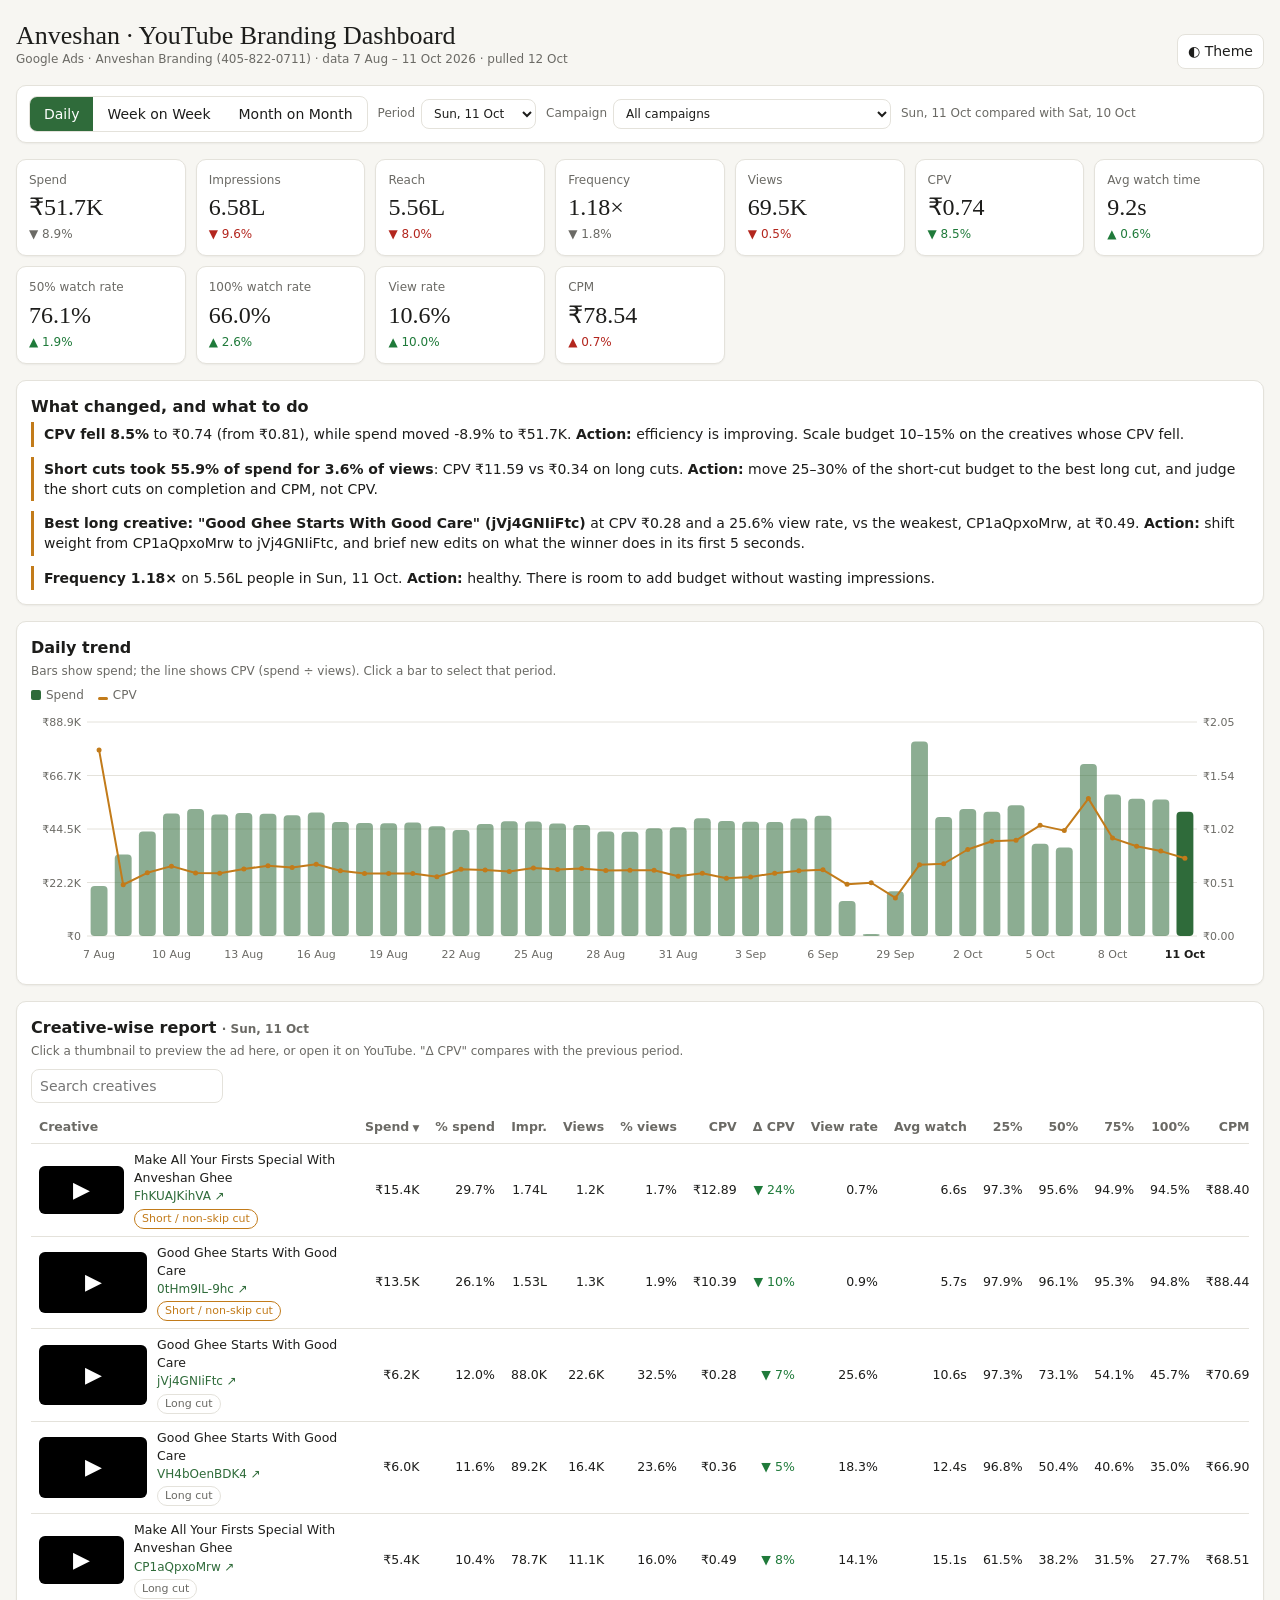
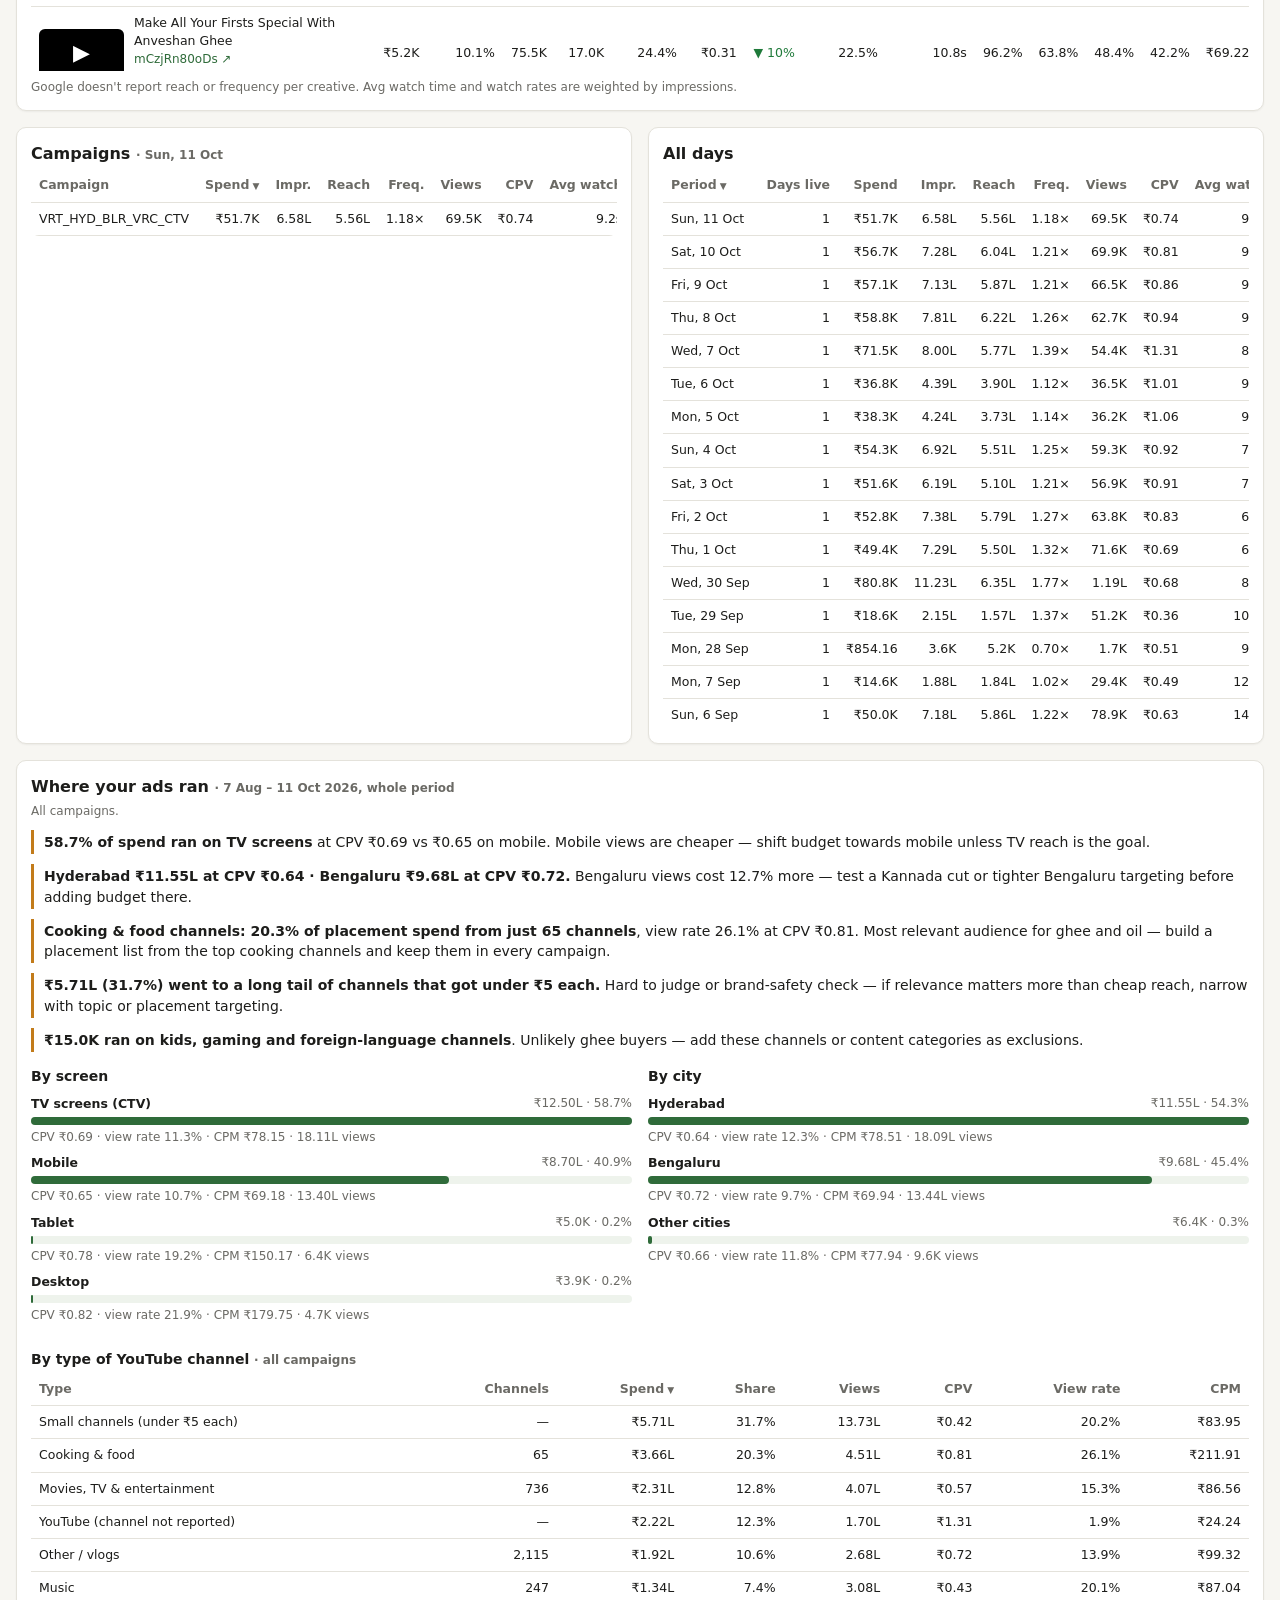
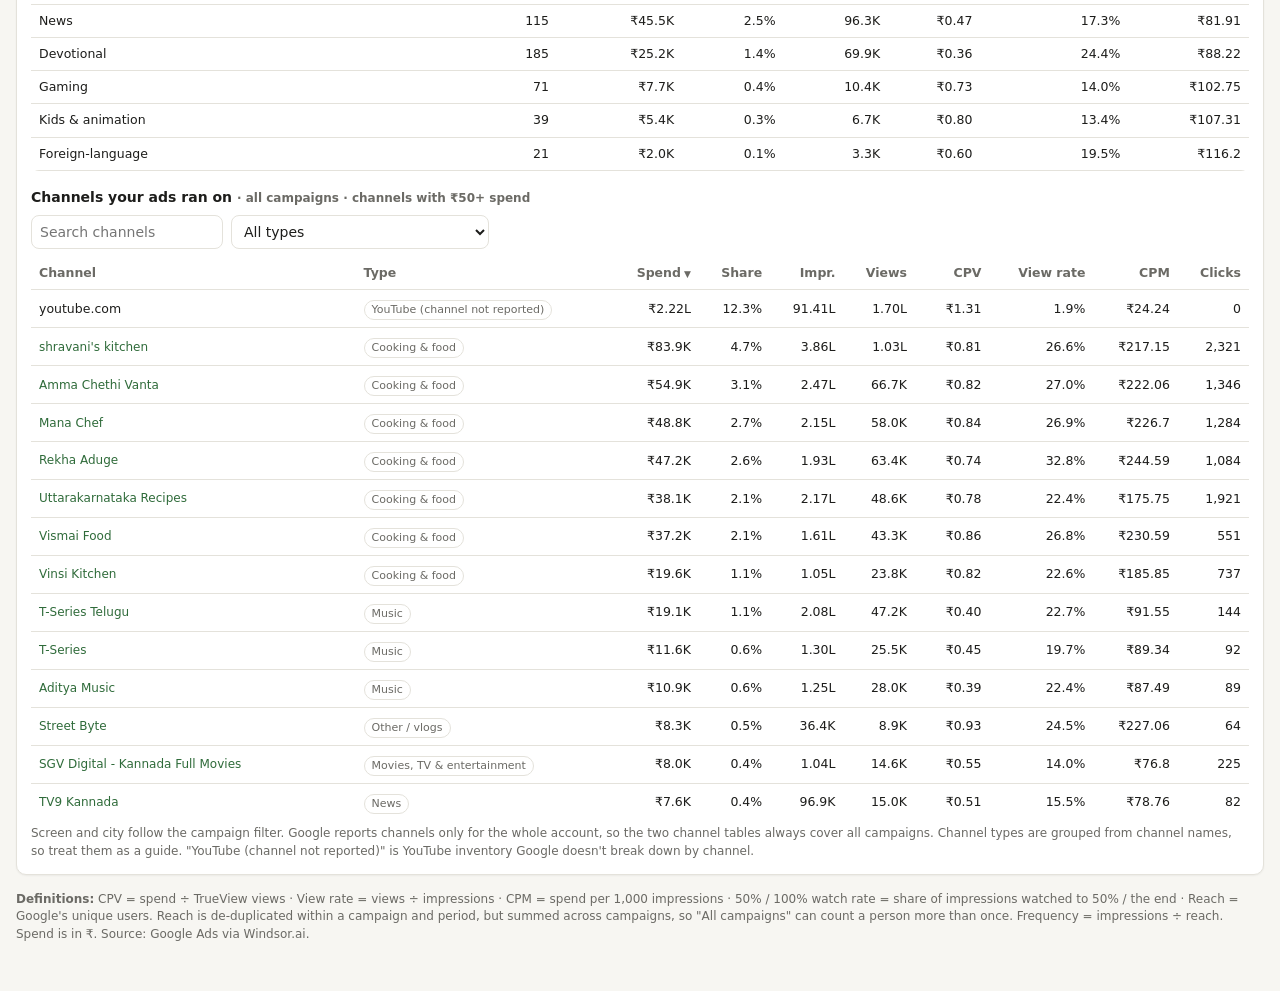
==== commit 664a89f7: "YouTube dashboard: add "Where your ads ran" section Breaks spend down by screen (CTV, mobile, tablet" ====
--- a/index.html
+++ b/index.html
@@ -116,6 +116,25 @@
   </div>
 </div>
 
+<div class="card" id="where">
+  <h2>Where your ads ran <span class="muted" id="whereP"></span></h2>
+  <div class="muted" id="whereNote"></div>
+  <ul class="ins" id="whereIns" style="margin:10px 0 14px"></ul>
+  <div class="two">
+    <div><h2 style="font-size:14px">By screen</h2><div id="wDev"></div></div>
+    <div><h2 style="font-size:14px">By city</h2><div id="wCity"></div></div>
+  </div>
+  <h2 style="font-size:14px;margin-top:16px">By type of YouTube channel <span class="muted">· all campaigns</span></h2>
+  <div class="tw"><table id="tTheme"><thead></thead><tbody></tbody></table></div>
+  <h2 style="font-size:14px;margin-top:16px">Channels your ads ran on <span class="muted">· all campaigns · channels with ₹50+ spend</span></h2>
+  <div style="display:flex;flex-wrap:wrap;gap:8px;margin:8px 0">
+    <input type="search" id="chQ" placeholder="Search channels">
+    <select id="chT" aria-label="Channel type"><option value="">All types</option></select>
+  </div>
+  <div class="tw"><table id="tCh"><thead></thead><tbody></tbody></table></div>
+  <div class="note">Screen and city follow the campaign filter. Google reports channels only for the whole account, so the two channel tables always cover all campaigns. Channel types are grouped from channel names, so treat them as a guide. "YouTube (channel not reported)" is YouTube inventory Google doesn't break down by channel.</div>
+</div>
+
 <div class="note">
   <b>Definitions:</b> CPV = spend ÷ TrueView views · View rate = views ÷ impressions · CPM = spend per 1,000 impressions · 50% / 100% watch rate = share of impressions watched to 50% / the end · Reach = Google's unique users. Reach is de-duplicated within a campaign and period, but summed across campaigns, so "All campaigns" can count a person more than once. Frequency = impressions ÷ reach. Spend is in ₹. Source: Google Ads via Windsor.ai.
 </div>
@@ -129,7 +148,7 @@
 </div>
 
 <script>
-const D={"campaigns":["VRT_DEL_MUB_HYD_BLR_CHN_VRC_CTV","VRT_DEL_MUB_HYD_BLR_CHN_VVC_CTV","VRT_HYD_BLR_CTV","VRT_HYD_BLR_Line-up_VVC_1","VRT_HYD_BLR_Mobile","VRT_HYD_BLR_VRC_CTV"],"videos":[{"id":"VwvyH_UPc6k","title":"Everyday Ghee Ritual"},{"id":"tOLoTwaxIuU","title":"Inside Our Ghee Process"},{"id":"thVQbDH8gDY","title":"Ghee Making Masterclass"},{"id":"FhKUAJKihVA","title":"Make All Your Firsts Special With Anveshan Ghee"},{"id":"Xn2ckv92hKI","title":"Traditional Kerala Fried Rice"},{"id":"0tHm9IL-9hc","title":"Good Ghee Starts With Good Care"},{"id":"lkkV0WBshxs","title":"Secret To Great Mix Veg!"},{"id":"jVj4GNIiFtc","title":"Good Ghee Starts With Good Care"},{"id":"VH4bOenBDK4","title":"Good Ghee Starts With Good Care"},{"id":"CP1aQpxoMrw","title":"Make All Your Firsts Special With Anveshan Ghee"},{"id":"mCzjRn80oDs","title":"Make All Your Firsts Special With Anveshan Ghee"},{"id":"bjzNxbN9I64","title":"Anveshan A2 Desi Cow Ghee | Your Ultimate Daily Wellness Partner"}],"rows":[["2026-08-07",2,0,406.01,2129,590,16874,0.5549,0.4169,0.3624,0.3241,0],["2026-08-07",4,0,4371.57,23601,3257,13389,0.4696,0.256,0.1998,0.1691,41],["2026-08-07",3,0,0.5,6,1,0,0.5,0.1667,0.1667,0.1667,0],["2026-08-07",2,4,210.96,1094,121,27921,0.0904,0.059,0.0443,0.0332,0],["2026-08-07",4,4,3804.57,19902,1788,24151,0.065,0.0423,0.0336,0.0275,35],["2026-08-07",3,4,0.5,3,1,0,0.3333,0.3333,0.3333,0,0],["2026-08-07",2,6,142.9,742,44,2592,0.0263,0.0105,0.0105,0.0053,0],["2026-08-07",4,6,3163.56,16500,1414,29404,0.0505,0.036,0.0284,0.0238,33],["2026-08-07",3,6,0.5,1,1,0,0,0,0,0,1],["2026-08-07",2,1,313.45,1624,227,15228,0.241,0.161,0.1238,0.1057,0],["2026-08-07",4,1,4062.65,21248,1983,14279,0.2025,0.113,0.0842,0.0688,46],["2026-08-07",3,1,1,5,2,0,0.4,0.4,0.4,0.2,0],["2026-08-07",2,2,291.19,1509,223,24007,0.1505,0.0919,0.0596,0.0475,0],["2026-08-07",4,2,3975.06,20799,2001,20119,0.0992,0.0659,0.0481,0.0381,45],["2026-08-07",3,2,0.5,4,1,0,0,0,0,0,0],["2026-08-08",2,0,6072.55,78203,22732,17109,0.5623,0.4113,0.3566,0.3201,0],["2026-08-08",4,0,5866.81,101947,13328,13050,0.4747,0.2405,0.1773,0.143,135],["2026-08-08",3,0,47.77,207,63,15800,0.5577,0.3558,0.3029,0.2596,4],["2026-08-08",2,4,1296.67,22228,1503,19889,0.0654,0.0415,0.0297,0.0218,0],["2026-08-08",4,4,3356.67,62740,4957,19203,0.0444,0.0228,0.0151,0.0103,72],["2026-08-08",3,4,29.95,115,33,40436,0.1271,0.0763,0.0678,0.0508,0],["2026-08-08",2,6,696.27,17627,344,2800,0.0088,0.0022,0.0019,0.0008,0],["2026-08-08",4,6,1530.68,36452,2015,20658,0.028,0.0151,0.0106,0.0074,28],["2026-08-08",3,6,24.67,75,24,0,0.1467,0.12,0.0533,0.04,0],["2026-08-08",2,1,3103.61,43314,5075,14856,0.2243,0.144,0.1111,0.0909,0],["2026-08-08",4,1,4250.42,75607,6473,13782,0.1993,0.0988,0.065,0.0483,101],["2026-08-08",3,1,32.05,176,38,20525,0.3448,0.2011,0.1839,0.1379,2],["2026-08-08",2,2,3164.67,43144,5562,22988,0.1354,0.0854,0.0609,0.0442,0],["2026-08-08",4,2,4306.61,76559,6812,17295,0.0812,0.0427,0.0265,0.0187,91],["2026-08-08",3,2,44.46,193,55,34557,0.2154,0.1436,0.0974,0.0615,1],["2026-08-09",2,0,6197.87,84240,20682,15239,0.5048,0.3533,0.2997,0.2641,0],["2026-08-09",4,0,5850.39,100504,12444,12448,0.4537,0.2189,0.1575,0.1244,143],["2026-08-09",3,0,2678.34,9763,2634,15912,0.5691,0.3593,0.285,0.2428,52],["2026-08-09",2,4,1296.75,23685,998,9681,0.0299,0.017,0.0098,0.0072,0],["2026-08-09",4,4,3302.5,61528,4936,17769,0.038,0.0194,0.0129,0.009,87],["2026-08-09",3,4,1696.18,5656,1644,42892,0.1485,0.0869,0.0632,0.0458,48],["2026-08-09",2,6,1091.09,21897,488,2709,0.0057,0.0006,0.0006,0.0003,0],["2026-08-09",4,6,1231.21,30786,1767,18816,0.0228,0.0121,0.0084,0.0054,30],["2026-08-09",3,6,1181.93,3198,1154,64125,0.147,0.0817,0.0575,0.0416,27],["2026-08-09",2,1,2717.34,40480,3350,11234,0.1671,0.1024,0.0752,0.0583,0],["2026-08-09",4,1,4745.2,82735,6880,13030,0.1818,0.0868,0.0556,0.0405,128],["2026-08-09",3,1,2064.72,8189,1986,20416,0.3353,0.2199,0.1687,0.1398,54],["2026-08-09",2,2,3091.87,44414,4498,17993,0.1,0.0612,0.0421,0.0311,0],["2026-08-09",4,2,4187.48,74424,6405,16051,0.0712,0.0365,0.0228,0.0161,103],["2026-08-09",3,2,2105.02,8487,2027,30522,0.1866,0.1177,0.0856,0.0634,54],["2026-08-10",2,0,5465.33,86691,15862,12272,0.3988,0.279,0.2364,0.2084,0],["2026-08-10",4,0,7470.69,134867,15657,12521,0.4618,0.2204,0.156,0.1236,166],["2026-08-10",3,0,4517.13,21124,4767,14809,0.5453,0.3157,0.2417,0.2009,109],["2026-08-10",2,4,1781.73,38483,1244,5184,0.0171,0.0104,0.0048,0.0038,0],["2026-08-10",4,4,2509.1,58804,4198,20007,0.0484,0.0249,0.0171,0.0121,60],["2026-08-10",3,4,2881.66,13323,3110,35563,0.1143,0.0689,0.0501,0.0336,106],["2026-08-10",2,6,1698.21,37567,931,2705,0.0055,0.0004,0.0004,0.0002,0],["2026-08-10",4,6,1009.23,38369,1503,20550,0.0281,0.0144,0.0103,0.0069,19],["2026-08-10",3,6,1710.58,6657,1889,47139,0.1004,0.0552,0.0367,0.0245,56],["2026-08-10",2,1,2655.89,50027,2109,5373,0.0704,0.044,0.0333,0.0272,0],["2026-08-10",4,1,4699.35,90440,7001,13356,0.1886,0.0907,0.0597,0.0449,122],["2026-08-10",3,1,3950.94,20200,4164,18460,0.3027,0.1813,0.1351,0.1085,143],["2026-08-10",2,2,2864.69,52480,3222,10811,0.0588,0.0379,0.0262,0.0192,0],["2026-08-10",4,2,3659.78,75305,6269,17451,0.0806,0.0431,0.0274,0.0193,83],["2026-08-10",3,2,4007.5,19531,4225,27553,0.1628,0.101,0.0707,0.0533,111],["2026-08-11",2,0,6778.26,90845,22295,14741,0.4854,0.3451,0.296,0.2621,0],["2026-08-11",4,0,7936.09,133065,16958,12642,0.4651,0.2265,0.1624,0.1292,185],["2026-08-11",3,0,5034.71,27329,5649,14413,0.536,0.2979,0.2238,0.1831,103],["2026-08-11",2,4,1507.03,28810,1190,5971,0.0206,0.0131,0.0061,0.0044,0],["2026-08-11",4,4,2480.14,52456,4424,20880,0.0515,0.0266,0.0184,0.0127,64],["2026-08-11",3,4,2344.65,10764,2806,39206,0.1293,0.0782,0.0565,0.0399,71],["2026-08-11",2,6,1263.3,26024,863,2943,0.009,0.0006,0.0005,0.0004,0],["2026-08-11",4,6,669.54,27450,1231,22933,0.0368,0.0183,0.0117,0.0085,9],["2026-08-11",3,6,1591.6,6437,1910,50918,0.11,0.0644,0.0445,0.031,64],["2026-08-11",2,1,2172.76,36465,1989,6590,0.0918,0.0589,0.045,0.0356,0],["2026-08-11",4,1,4629.98,82338,7073,13474,0.1937,0.0931,0.0613,0.0447,122],["2026-08-11",3,1,5512.24,31282,6008,17817,0.2917,0.1689,0.1214,0.0955,211],["2026-08-11",2,2,2654.01,41164,3654,15041,0.0871,0.056,0.0391,0.0289,0],["2026-08-11",4,2,3637.52,67997,6535,18172,0.0869,0.0474,0.0303,0.022,85],["2026-08-11",3,2,4594.55,24349,5053,26916,0.1577,0.0989,0.0686,0.0489,130],["2026-08-12",2,0,6313.74,93786,19131,14974,0.4953,0.3514,0.2988,0.2633,0],["2026-08-12",4,0,8229.27,150722,18885,12656,0.4643,0.2266,0.1621,0.1293,187],["2026-08-12",3,0,5738.41,26680,6356,15254,0.559,0.33,0.2558,0.2129,122],["2026-08-12",2,4,1623.76,39758,1159,5895,0.0187,0.0126,0.0063,0.0048,0],["2026-08-12",4,4,2442.32,58741,4520,20961,0.0524,0.0271,0.0186,0.0138,59],["2026-08-12",3,4,1813.31,7121,2283,46331,0.1618,0.0962,0.0685,0.0458,43],["2026-08-12",2,6,1357.03,35651,879,3033,0.0093,0.0016,0.0013,0.0008,0],["2026-08-12",4,6,715.29,32626,1278,25745,0.0424,0.0231,0.0165,0.0108,15],["2026-08-12",3,6,1122.98,4003,1408,62399,0.1369,0.0841,0.0583,0.0432,31],["2026-08-12",2,1,2296.77,45858,1967,7325,0.1033,0.065,0.0504,0.0394,0],["2026-08-12",4,1,4180.98,84113,6602,13367,0.1901,0.0912,0.0605,0.045,103],["2026-08-12",3,1,4199.41,20759,4756,19892,0.3289,0.2044,0.1568,0.1253,123],["2026-08-12",2,2,2750.79,50805,3453,15680,0.0904,0.0579,0.0391,0.0288,0],["2026-08-12",4,2,3775.45,77897,6884,17652,0.0828,0.0447,0.0285,0.0206,121],["2026-08-12",3,2,3965.47,19563,4488,28964,0.1742,0.1091,0.075,0.0551,119],["2026-08-13",2,0,6109.78,71694,18396,15129,0.4984,0.3614,0.3095,0.2756,0],["2026-08-13",4,0,8180.27,135388,16227,12441,0.4584,0.2192,0.1548,0.1222,162],["2026-08-13",3,0,4377.02,18189,5030,16257,0.5859,0.3702,0.2954,0.2494,87],["2026-08-13",2,4,1501.14,22582,960,6621,0.0197,0.0128,0.0068,0.0045,0],["2026-08-13",4,4,2303.76,51088,3960,21210,0.0528,0.0291,0.0195,0.0136,58],["2026-08-13",3,4,2034.73,7324,2446,48878,0.1739,0.1034,0.0752,0.0527,52],["2026-08-13",2,6,1278.21,20274,633,2950,0.0076,0.0008,0.0006,0.0004,0],["2026-08-13",4,6,677.9,26289,1204,26402,0.0444,0.0244,0.0167,0.012,6],["2026-08-13",3,6,1199.78,3950,1429,64566,0.1421,0.0848,0.0628,0.0475,43],["2026-08-13",2,1,2537.32,33182,2418,8841,0.1279,0.0831,0.0637,0.0523,0],["2026-08-13",4,1,3999.34,72959,5784,13314,0.1902,0.09,0.0586,0.0437,93],["2026-08-13",3,1,5121.4,25122,5745,19866,0.3322,0.2034,0.1525,0.122,190],["2026-08-13",2,2,2971.06,37075,3708,16177,0.0931,0.0582,0.0391,0.0286,0],["2026-08-13",4,2,4184.19,76188,6583,16932,0.0774,0.0404,0.0253,0.0178,107],["2026-08-13",3,2,4663.72,20193,5215,32724,0.1999,0.1316,0.0944,0.0693,135],["2026-08-14",2,0,5665.34,75763,16712,14205,0.4635,0.3346,0.2893,0.2577,0],["2026-08-14",4,0,6922.71,119479,13994,12450,0.4534,0.2205,0.1572,0.1246,123],["2026-08-14",3,0,5722.13,26288,6377,15382,0.5599,0.3336,0.2598,0.2156,108],["2026-08-14",2,4,1830.45,32152,1193,6580,0.0196,0.0119,0.0062,0.0046,0],["2026-08-14",4,4,3332.64,67378,4968,18712,0.0428,0.0215,0.0141,0.0098,86],["2026-08-14",3,4,1806.22,6153,2166,54034,0.1976,0.1225,0.0886,0.0645,49],["2026-08-14",2,6,1470.4,28420,753,2884,0.0073,0.0004,0.0002,0.0001,0],["2026-08-14",4,6,873.71,31708,1261,23218,0.0353,0.0198,0.0136,0.0089,17],["2026-08-14",3,6,1096.71,3530,1316,66997,0.1543,0.0882,0.0627,0.0461,24],["2026-08-14",2,1,2555.25,39359,2140,7414,0.106,0.0665,0.0515,0.0416,0],["2026-08-14",4,1,4781.6,87533,6370,12809,0.1773,0.0823,0.053,0.0389,112],["2026-08-14",3,1,4899.37,24151,5480,19672,0.3257,0.2018,0.1493,0.1205,186],["2026-08-14",2,2,2940.21,43730,3561,15094,0.0871,0.0567,0.0391,0.029,0],["2026-08-14",4,2,3442.48,66961,5387,16903,0.0778,0.0404,0.0255,0.018,70],["2026-08-14",3,2,3402.32,14743,3918,32734,0.2055,0.13,0.0913,0.0685,96],["2026-08-15",2,0,6014.67,86830,20268,14142,0.458,0.333,0.287,0.2562,0],["2026-08-15",4,0,7567.37,124840,13644,12111,0.4434,0.2067,0.1445,0.1129,166],["2026-08-15",3,0,5420.9,27738,6183,14897,0.5502,0.3168,0.2402,0.197,122],["2026-08-15",2,4,1483.09,30309,922,4450,0.0127,0.0081,0.0029,0.0021,0],["2026-08-15",4,4,2735.22,56035,3805,18030,0.0394,0.0194,0.0132,0.0092,66],["2026-08-15",3,4,1683.55,5857,2111,53353,0.196,0.1169,0.084,0.064,50],["2026-08-15",2,6,1340.88,28671,730,2692,0.0054,0.0004,0.0004,0.0002,0],["2026-08-15",4,6,637.5,26999,981,22813,0.036,0.0195,0.0141,0.0098,14],["2026-08-15",3,6,1028.0,3164,1272,70276,0.1595,0.0929,0.0676,0.0475,25],["2026-08-15",2,1,2654.13,44973,2528,7342,0.1023,0.0609,0.0447,0.0353,0],["2026-08-15",4,1,4135.95,74772,5243,12631,0.1749,0.0796,0.0502,0.0355,101],["2026-08-15",3,1,4922.41,26287,5605,19117,0.3188,0.191,0.1394,0.1099,171],["2026-08-15",2,2,2998.91,48115,3653,12942,0.0689,0.0429,0.0284,0.0211,0],["2026-08-15",4,2,4280.66,76878,5934,15734,0.0676,0.0337,0.021,0.0146,114],["2026-08-15",3,2,3305.83,13847,3861,33987,0.2146,0.1352,0.0961,0.0706,91],["2026-08-16",2,0,6303.39,88555,18851,13920,0.4603,0.317,0.2681,0.2354,0],["2026-08-16",4,0,7653.13,118535,13186,12049,0.4423,0.2046,0.1428,0.1116,171],["2026-08-16",3,0,5023.44,23498,5760,15456,0.5654,0.3403,0.2639,0.2213,89],["2026-08-16",2,4,1404.96,29183,825,4191,0.0121,0.0077,0.0029,0.0021,0],["2026-08-16",4,4,2404.9,46653,3319,18602,0.0424,0.022,0.0147,0.0104,51],["2026-08-16",3,4,1936.62,5947,2387,60044,0.2246,0.1363,0.1012,0.0697,46],["2026-08-16",2,6,1333.47,28452,728,2811,0.0067,0.0002,0.0002,0.0001,0],["2026-08-16",4,6,619.55,23032,931,21030,0.0297,0.0164,0.0103,0.0075,13],["2026-08-16",3,6,1972.74,7000,2367,56131,0.1248,0.0687,0.0444,0.0294,73],["2026-08-16",2,1,2436.25,41565,2110,7128,0.098,0.058,0.0432,0.034,0],["2026-08-16",4,1,4358.47,71819,5250,12607,0.1749,0.0789,0.0501,0.0366,98],["2026-08-16",3,1,3884.83,17085,4447,21429,0.3595,0.2337,0.1807,0.1448,106],["2026-08-16",2,2,2902.71,46505,3447,13402,0.0721,0.0442,0.0301,0.0222,0],["2026-08-16",4,2,4320.44,71726,5742,15471,0.0661,0.0332,0.02,0.014,117],["2026-08-16",3,2,4782.14,22069,5494,30967,0.1917,0.1208,0.0838,0.0601,133],["2026-08-17",2,0,5766.99,79875,19444,14580,0.4767,0.3505,0.3051,0.2736,0],["2026-08-17",4,0,7317.01,120801,14375,12447,0.4578,0.2206,0.155,0.1227,104],["2026-08-17",3,0,4995.74,25924,6001,15051,0.5542,0.3207,0.2479,0.2057,124],["2026-08-17",2,4,1614.28,29661,1078,4503,0.0156,0.0102,0.003,0.0022,0],["2026-08-17",4,4,2740.94,55334,4030,18400,0.0403,0.0208,0.0141,0.009,71],["2026-08-17",3,4,1438.33,4534,1819,59316,0.2098,0.132,0.102,0.076,35],["2026-08-17",2,6,1543.34,29088,935,3008,0.008,0.0007,0.0004,0.0002,0],["2026-08-17",4,6,705.61,26210,1060,21414,0.0315,0.0165,0.0105,0.0071,17],["2026-08-17",3,6,810.15,2427,1031,74105,0.1718,0.1039,0.0687,0.0474,21],["2026-08-17",2,1,2587.54,40682,2362,7289,0.1017,0.0631,0.0485,0.0387,0],["2026-08-17",4,1,4203.99,75215,5801,13084,0.1833,0.0868,0.0565,0.0408,111],["2026-08-17",3,1,3633.52,18663,4322,19840,0.3289,0.2065,0.1546,0.1238,129],["2026-08-17",2,2,2975.51,44947,3754,13838,0.0788,0.0491,0.0333,0.024,0],["2026-08-17",4,2,4388.86,77547,6536,16221,0.072,0.0364,0.0226,0.0158,121],["2026-08-17",3,2,2624.77,10958,3228,35732,0.2305,0.1454,0.1055,0.0791,81],["2026-08-18",2,0,6010.58,77048,19911,15052,0.4928,0.3623,0.3146,0.2818,0],["2026-08-18",4,0,7293.32,124578,15098,12526,0.4615,0.2232,0.1577,0.1251,144],["2026-08-18",3,0,3636.97,17015,4678,16185,0.5845,0.3652,0.2913,0.2506,64],["2026-08-18",2,4,1418.53,25241,950,5039,0.0163,0.0099,0.0041,0.0032,0],["2026-08-18",4,4,2848.9,59343,4195,18397,0.0414,0.021,0.0136,0.0099,67],["2026-08-18",3,4,1671.79,6529,2378,53754,0.1952,0.1187,0.086,0.063,46],["2026-08-18",2,6,1302.11,24202,755,2915,0.0098,0.0007,0.0007,0.0004,0],["2026-08-18",4,6,677.07,27114,999,21960,0.0316,0.0171,0.0118,0.0074,12],["2026-08-18",3,6,707.42,2451,1014,77862,0.1816,0.1115,0.0766,0.0543,19],["2026-08-18",2,1,2605.08,37834,2789,8948,0.1317,0.0845,0.0644,0.0516,0],["2026-08-18",4,1,4356.84,79455,6292,13124,0.1863,0.0879,0.0563,0.0404,103],["2026-08-18",3,1,3515.53,17310,4385,21143,0.3546,0.2299,0.174,0.1403,92],["2026-08-18",2,2,2990.89,41014,3971,16255,0.0944,0.0608,0.042,0.0302,0],["2026-08-18",4,2,4179.4,76903,6222,15965,0.0695,0.035,0.0211,0.0145,111],["2026-08-18",3,2,3680.0,18495,4683,31702,0.1975,0.1232,0.0883,0.0649,113],["2026-08-19",2,0,5577.29,73456,18341,14609,0.4791,0.3513,0.3041,0.2721,0],["2026-08-19",4,0,7241.28,127330,15523,12610,0.4633,0.2278,0.1617,0.1279,149],["2026-08-19",3,0,4142.63,19631,5386,16280,0.5853,0.3713,0.2947,0.2484,75],["2026-08-19",2,4,1481.12,25957,940,4050,0.0129,0.0077,0.0022,0.0013,0],["2026-08-19",4,4,2579.18,59528,3947,18955,0.0432,0.0222,0.0151,0.0107,59],["2026-08-19",3,4,1303.42,4776,1917,58640,0.2144,0.1325,0.0966,0.072,29],["2026-08-19",2,6,1362.41,24841,840,2999,0.0085,0.0008,0.0007,0.0004,0],["2026-08-19",4,6,640.02,28893,1020,23530,0.0364,0.0213,0.0142,0.0093,6],["2026-08-19",3,6,685.31,2433,1020,75212,0.1736,0.1019,0.0757,0.0503,23],["2026-08-19",2,1,2796.29,40829,2722,7816,0.1107,0.0715,0.0528,0.0422,0],["2026-08-19",4,1,4307.78,83422,6286,13176,0.1874,0.0888,0.057,0.0409,104],["2026-08-19",3,1,3362.73,16111,4234,21611,0.3628,0.2389,0.1815,0.1506,114],["2026-08-19",2,2,3249.81,45255,4276,15204,0.0868,0.0554,0.038,0.0273,0],["2026-08-19",4,2,4588.79,87138,7347,16537,0.0746,0.0387,0.0233,0.0165,133],["2026-08-19",3,2,3507.03,17471,4637,32816,0.2036,0.1308,0.0916,0.0697,127],["2026-08-20",2,0,5757.7,75333,18863,14571,0.474,0.3526,0.3078,0.2774,0],["2026-08-20",4,0,7605.05,130825,15986,12534,0.4616,0.2247,0.1596,0.1266,162],["2026-08-20",3,0,5039.14,25783,6430,15455,0.5553,0.3402,0.2643,0.2238,109],["2026-08-20",2,4,1529.22,26956,907,4331,0.0151,0.0092,0.0029,0.0021,0],["2026-08-20",4,4,2292.27,51379,3615,18716,0.0417,0.0205,0.014,0.0097,57],["2026-08-20",3,4,1492.09,5863,2285,58944,0.2206,0.1347,0.0973,0.0688,44],["2026-08-20",2,6,1479.93,26935,836,2952,0.0075,0.0004,0.0004,0.0002,0],["2026-08-20",4,6,560.56,27466,942,26099,0.0446,0.0245,0.0157,0.0108,11],["2026-08-20",3,6,661.65,2384,1033,78071,0.1862,0.1107,0.0767,0.0527,23],["2026-08-20",2,1,2623.89,38826,2373,7437,0.1061,0.067,0.052,0.0418,0],["2026-08-20",4,1,4405.14,81615,6311,13039,0.1855,0.0869,0.0551,0.0404,99],["2026-08-20",3,1,3086.34,14282,3828,21833,0.3625,0.2459,0.1902,0.1546,78],["2026-08-20",2,2,3119.77,43755,4030,15397,0.0889,0.0574,0.0399,0.03,0],["2026-08-20",4,2,4493.23,83268,7232,16602,0.0751,0.0388,0.0238,0.0165,113],["2026-08-20",3,2,3029.55,15986,4256,32988,0.2052,0.1321,0.0955,0.0717,105],["2026-08-21",2,0,6131.84,87725,21983,15057,0.4863,0.364,0.3198,0.2898,0],["2026-08-21",4,0,8290.91,132043,16962,12546,0.457,0.2249,0.1641,0.1326,180],["2026-08-21",3,0,4430.62,23328,6082,15788,0.5648,0.3534,0.2785,0.2367,110],["2026-08-21",2,4,1429.45,32352,858,4508,0.0129,0.009,0.0043,0.0037,0],["2026-08-21",4,4,2456.99,50624,3828,20194,0.0497,0.0262,0.0174,0.0121,76],["2026-08-21",3,4,1426.17,5001,2244,67441,0.2547,0.1559,0.1143,0.0815,32],["2026-08-21",3,11,346.16,1971,585,18077,0.5063,0.3514,0.2805,0.2328,19],["2026-08-21",2,6,1328.74,31365,745,2773,0.0065,0.0009,0.0009,0.0005,0],["2026-08-21",4,6,587.17,25329,987,28668,0.0524,0.0296,0.0177,0.0127,10],["2026-08-21",3,6,720.74,2460,1142,85899,0.205,0.123,0.0832,0.0609,23],["2026-08-21",2,1,2474.88,44157,2337,7351,0.1036,0.065,0.0497,0.0401,0],["2026-08-21",4,1,4052.19,71698,5805,13307,0.1883,0.0938,0.0612,0.0455,115],["2026-08-21",3,1,2312.43,10165,3044,23654,0.3964,0.2755,0.2189,0.183,53],["2026-08-21",2,2,3129.37,50745,4193,14991,0.0851,0.0521,0.0366,0.0278,0],["2026-08-21",4,2,3970.02,70463,6142,17048,0.079,0.0417,0.0269,0.0192,86],["2026-08-21",3,2,2517.71,12684,3666,35012,0.2228,0.1407,0.1028,0.0779,79],["2026-08-22",2,0,5810.46,75521,17767,14365,0.4695,0.3394,0.2927,0.2619,0],["2026-08-22",4,0,8168.91,138104,15061,12099,0.4475,0.2079,0.1445,0.1132,174],["2026-08-22",3,0,2883.98,16980,3640,14627,0.5387,0.305,0.2313,0.1913,69],["2026-08-22",2,4,1522.95,26749,846,3629,0.0106,0.0065,0.0016,0.0013,0],["2026-08-22",4,4,2411.44,54965,3342,17763,0.0376,0.0196,0.0131,0.0091,53],["2026-08-22",3,4,1291.43,4768,1751,55452,0.1954,0.1255,0.0924,0.0657,39],["2026-08-22",3,11,635.35,2944,912,18437,0.5212,0.3635,0.2906,0.2463,16],["2026-08-22",2,6,1418.39,25857,766,2882,0.0074,0.0004,0.0004,0.0003,0],["2026-08-22",4,6,586.12,28450,818,21567,0.0333,0.0151,0.0114,0.0069,6],["2026-08-22",3,6,535.06,1934,735,63207,0.1417,0.0806,0.0534,0.039,18],["2026-08-22",2,1,2598.96,38893,2189,7647,0.1061,0.0665,0.05,0.0398,0],["2026-08-22",4,1,4214.1,79404,5730,12868,0.18,0.084,0.0535,0.0392,114],["2026-08-22",3,1,2198.82,11258,2659,20218,0.3322,0.2133,0.1662,0.1334,57],["2026-08-22",2,2,3155.11,43578,3662,14346,0.0795,0.0487,0.0327,0.0242,0],["2026-08-22",4,2,3977.46,76444,5811,16125,0.0703,0.0367,0.0231,0.0157,83],["2026-08-22",3,2,2670.28,14060,3411,30431,0.1839,0.1182,0.0824,0.0623,81],["2026-08-23",2,0,5831.24,84009,19876,14894,0.4902,0.3546,0.3062,0.273,0],["2026-08-23",4,0,7984.57,134376,14227,11897,0.437,0.2004,0.1387,0.1076,209],["2026-08-23",3,0,3290.05,17630,4098,14978,0.5444,0.3195,0.2491,0.2084,63],["2026-08-23",2,4,1456.88,30457,782,3785,0.0108,0.0067,0.0025,0.0017,0],["2026-08-23",4,4,2606.11,56070,3462,17081,0.0352,0.018,0.0123,0.0089,59],["2026-08-23",3,4,2442.01,9395,3286,51908,0.1871,0.1133,0.0809,0.0575,76],["2026-08-23",3,11,804.02,3408,1124,19188,0.5386,0.389,0.3142,0.2592,21],["2026-08-23",2,6,1390.66,29964,772,2826,0.0067,0.001,0.0009,0.0006,0],["2026-08-23",4,6,659.63,27944,955,20168,0.0304,0.0155,0.0109,0.0079,9],["2026-08-23",3,6,868.16,2862,1166,69729,0.1623,0.0899,0.0637,0.0456,30],["2026-08-23",2,1,2670.37,44506,2625,8510,0.1213,0.0728,0.0547,0.0432,0],["2026-08-23",4,1,4083.32,75573,5198,12442,0.1709,0.077,0.0487,0.035,125],["2026-08-23",3,1,3447.83,18922,4269,19611,0.3185,0.2006,0.1546,0.1238,129],["2026-08-23",2,2,3147.47,49071,3814,14381,0.0796,0.0472,0.0323,0.0232,0],["2026-08-23",4,2,4023.01,75455,5642,15370,0.0646,0.0323,0.0201,0.0138,120],["2026-08-23",3,2,1807.67,7956,2381,36260,0.2326,0.1516,0.1087,0.0812,44],["2026-08-24",2,0,6254.35,74094,21423,15704,0.5165,0.3816,0.333,0.2997,0],["2026-08-24",4,0,7853.76,125892,14813,12430,0.4567,0.2206,0.1562,0.1244,149],["2026-08-24",3,0,5077.33,29235,6166,14459,0.5278,0.2977,0.2276,0.186,112],["2026-08-24",2,4,1414.05,20475,843,5115,0.0172,0.0116,0.0052,0.0042,0],["2026-08-24",4,4,2586.9,52976,3579,18643,0.0435,0.0224,0.0146,0.0104,55],["2026-08-24",3,4,1518.73,6083,2125,51632,0.1822,0.1115,0.0821,0.0578,43],["2026-08-24",3,11,803.97,4134,1174,17689,0.4951,0.341,0.2696,0.2214,19],["2026-08-24",2,6,1302.39,19182,739,3124,0.0095,0.0005,0.0005,0.0002,0],["2026-08-24",4,6,787.26,28499,1130,22956,0.0338,0.0194,0.0127,0.0087,15],["2026-08-24",3,6,725.73,2623,996,63920,0.1528,0.0789,0.053,0.0381,30],["2026-08-24",2,1,2721.83,33514,2709,9035,0.1306,0.083,0.0637,0.0512,0],["2026-08-24",4,1,4206.14,74043,5329,12868,0.1795,0.0839,0.0538,0.039,87],["2026-08-24",3,1,3049.26,16344,3525,19304,0.3144,0.1957,0.1466,0.1204,79],["2026-08-24",2,2,2795.53,33658,3614,16521,0.0974,0.0618,0.0419,0.031,0],["2026-08-24",4,2,3924.19,69669,5505,16326,0.0715,0.0373,0.0239,0.0168,84],["2026-08-24",3,2,2635.38,13709,3491,31348,0.1917,0.1211,0.0859,0.0645,86],["2026-08-25",2,0,5433.94,87207,17274,14372,0.4698,0.3451,0.3002,0.2693,0],["2026-08-25",4,0,7789.15,127325,14894,12463,0.4595,0.221,0.156,0.123,161],["2026-08-25",3,0,3824.5,20985,4680,14791,0.5403,0.3131,0.2394,0.1988,98],["2026-08-25",2,4,1588.85,41011,956,3714,0.0113,0.0068,0.0024,0.0019,0],["2026-08-25",4,4,2323.8,50551,3231,18506,0.0412,0.0206,0.0145,0.0103,55],["2026-08-25",3,4,1780.35,6744,2402,53874,0.1894,0.1195,0.0886,0.0658,53],["2026-08-25",3,11,809.78,3613,1124,18538,0.5228,0.3643,0.2956,0.2517,17],["2026-08-25",2,6,1662.19,43060,927,2870,0.0076,0.0008,0.0008,0.0004,0],["2026-08-25",4,6,748.81,30720,1051,20907,0.0269,0.0138,0.0094,0.0068,11],["2026-08-25",3,6,777.73,2787,1034,64189,0.145,0.0834,0.0598,0.0415,18],["2026-08-25",2,1,2720.56,54596,2327,7527,0.1057,0.0656,0.0489,0.0389,0],["2026-08-25",4,1,4203.65,75001,5336,12815,0.1801,0.0819,0.0507,0.037,107],["2026-08-25",3,1,3414.4,19283,4168,19054,0.3071,0.1913,0.1444,0.117,127],["2026-08-25",2,2,3091.97,59006,3624,14231,0.0821,0.0526,0.0358,0.0263,1],["2026-08-25",4,2,4293.13,77119,6073,16181,0.0704,0.0364,0.0226,0.0158,92],["2026-08-25",3,2,3127.53,14742,4098,33568,0.2117,0.135,0.0949,0.0685,98],["2026-08-26",2,0,6124.73,76723,19830,14732,0.4847,0.3515,0.3023,0.2716,0],["2026-08-26",4,0,7587.5,123057,13829,12149,0.4478,0.2091,0.1465,0.1147,160],["2026-08-26",3,0,3488.25,21467,4392,14239,0.5272,0.2882,0.2196,0.179,107],["2026-08-26",2,4,1398.04,24283,799,3867,0.0122,0.0077,0.0026,0.0017,0],["2026-08-26",4,4,2231.08,48055,2920,17331,0.0358,0.0188,0.012,0.0081,60],["2026-08-26",3,4,1965.43,7140,2577,53576,0.1913,0.1186,0.0876,0.0624,44],["2026-08-26",3,11,1020.39,4397,1344,18409,0.5234,0.3582,0.2888,0.2373,22],["2026-08-26",2,6,1332.26,23301,712,2707,0.0061,0.0004,0.0002,0.0001,0],["2026-08-26",4,6,717.48,27430,976,20011,0.0291,0.0144,0.0089,0.0066,17],["2026-08-26",3,6,703.5,2313,896,70883,0.1692,0.0955,0.0656,0.0458,23],["2026-08-26",2,1,2705.32,39813,2618,8194,0.1162,0.0724,0.0534,0.042,0],["2026-08-26",4,1,4341.16,75840,5643,12762,0.179,0.082,0.0515,0.0368,102],["2026-08-26",3,1,3146.17,19032,3971,18724,0.3036,0.1856,0.1383,0.1116,110],["2026-08-26",2,2,2952.23,40234,3429,13368,0.0744,0.0448,0.0306,0.0231,0],["2026-08-26",4,2,4481.32,78116,6109,15586,0.0673,0.0335,0.0204,0.0144,91],["2026-08-26",3,2,2518.25,11571,3270,34459,0.2163,0.1407,0.1019,0.0773,78],["2026-08-27",2,0,5598.15,72088,18279,14504,0.4701,0.3514,0.3083,0.2791,0],["2026-08-27",4,0,7673.15,126748,14561,12354,0.4546,0.2162,0.1536,0.1207,138],["2026-08-27",3,0,4034.97,21965,5107,15081,0.5518,0.3224,0.2491,0.207,91],["2026-08-27",2,4,1587.16,26859,877,3873,0.0115,0.0074,0.002,0.0016,0],["2026-08-27",4,4,2277.68,51535,3148,18106,0.04,0.0188,0.0124,0.0088,60],["2026-08-27",3,4,1523.36,4886,1937,57997,0.2113,0.13,0.0912,0.0681,35],["2026-08-27",3,11,960.06,3857,1229,18903,0.5337,0.3748,0.3033,0.2512,17],["2026-08-27",2,6,1528.53,26392,766,2703,0.0059,0.0002,0.0001,0,0],["2026-08-27",4,6,733.71,29472,1003,22641,0.0328,0.0185,0.0141,0.0092,9],["2026-08-27",3,6,734.09,2270,914,67248,0.1516,0.0876,0.0596,0.0429,23],["2026-08-27",2,1,2826.42,39558,2471,7692,0.1076,0.0684,0.0511,0.041,0],["2026-08-27",4,1,4231.13,76442,5403,12850,0.181,0.0833,0.0523,0.0381,82],["2026-08-27",3,1,2898.76,16347,3615,19539,0.3207,0.1993,0.1501,0.1236,93],["2026-08-27",2,2,2970.44,41005,3309,13446,0.0762,0.0484,0.0328,0.0248,0],["2026-08-27",4,2,4442.97,79226,6043,15491,0.066,0.0313,0.0195,0.0134,80],["2026-08-27",3,2,2135.52,8526,2734,38715,0.2511,0.1662,0.1188,0.0931,53],["2026-08-28",2,0,5702.32,90081,18877,13966,0.4507,0.3318,0.2908,0.2623,0],["2026-08-28",4,0,7959.12,136720,14995,12299,0.45,0.2153,0.1507,0.1183,188],["2026-08-28",3,0,3086.74,15994,3849,15408,0.5597,0.3339,0.2596,0.2165,63],["2026-08-28",2,4,1454.98,39925,983,4143,0.0123,0.0084,0.0044,0.0034,0],["2026-08-28",4,4,2255.57,56753,3056,17675,0.0386,0.019,0.0127,0.0092,62],["2026-08-28",3,4,1039.31,3176,1358,65698,0.246,0.1593,0.1137,0.0807,21],["2026-08-28",3,11,827.18,3022,1120,20522,0.575,0.425,0.3536,0.2932,15],["2026-08-28",2,6,1441.93,40228,867,2624,0.0058,0.0011,0.0009,0.0006,0],["2026-08-28",4,6,692.04,34975,937,20069,0.03,0.0161,0.0107,0.007,12],["2026-08-28",3,6,653.54,1822,824,76999,0.1809,0.1021,0.0713,0.0502,12],["2026-08-28",2,1,2741.32,55032,2679,7297,0.1016,0.0625,0.0458,0.0355,0],["2026-08-28",4,1,4050.28,79473,5016,12676,0.1765,0.0789,0.0509,0.0366,91],["2026-08-28",3,1,2401.18,12045,2947,20507,0.3382,0.2205,0.1662,0.1352,77],["2026-08-28",2,2,2965.85,57087,3398,11944,0.0642,0.0398,0.0263,0.0195,0],["2026-08-28",4,2,4351.63,85086,6134,15732,0.068,0.0337,0.0206,0.0144,113],["2026-08-28",3,2,1818.22,6790,2394,41447,0.2781,0.1785,0.128,0.0911,41],["2026-08-29",2,0,6598.06,85662,21743,15102,0.4942,0.3578,0.3096,0.2778,0],["2026-08-29",4,0,7622.64,106817,13202,12449,0.456,0.2221,0.1582,0.1249,136],["2026-08-29",3,0,3302.47,19407,4125,14570,0.5335,0.3033,0.231,0.1881,76],["2026-08-29",2,4,1265.99,28166,785,3928,0.0119,0.007,0.0026,0.0022,0],["2026-08-29",4,4,2222.87,41105,2816,18748,0.0427,0.0226,0.0153,0.0108,51],["2026-08-29",3,4,715.36,2664,1047,55790,0.2037,0.1255,0.0894,0.0615,18],["2026-08-29",3,11,717.22,3407,1093,19055,0.542,0.3775,0.2999,0.252,26],["2026-08-29",2,6,1218.94,27848,704,2737,0.0058,0.0005,0.0005,0.0003,0],["2026-08-29",4,6,627.33,21400,885,21083,0.0306,0.0132,0.0093,0.0071,4],["2026-08-29",3,6,606.29,2157,877,68617,0.1688,0.0851,0.0557,0.04,29],["2026-08-29",2,1,2516.42,44742,2328,7838,0.1087,0.0662,0.0487,0.0386,0],["2026-08-29",4,1,4476.9,67163,5185,12845,0.1802,0.0837,0.0526,0.0388,94],["2026-08-29",3,1,2881.24,16115,3538,19274,0.3143,0.1974,0.1465,0.118,95],["2026-08-29",2,2,2806.8,44226,3111,12767,0.0682,0.0422,0.028,0.0199,0],["2026-08-29",4,2,4377.66,66464,5550,15942,0.0696,0.0356,0.0214,0.0151,98],["2026-08-29",3,2,1326.1,5334,1835,42281,0.2794,0.1869,0.1364,0.107,28],["2026-08-30",2,0,5917.84,88399,19604,14047,0.4605,0.3286,0.2816,0.2508,0],["2026-08-30",4,0,8063.06,129894,14561,11971,0.437,0.2028,0.1412,0.1101,203],["2026-08-30",3,0,3919.21,22471,5051,14819,0.5371,0.3143,0.2415,0.1995,95],["2026-08-30",2,4,1430.62,32471,809,3448,0.0083,0.0047,0.0018,0.0012,0],["2026-08-30",4,4,1978.93,43010,2776,17504,0.0362,0.0189,0.0125,0.0088,57],["2026-08-30",3,4,908.1,3192,1315,61484,0.226,0.1444,0.1027,0.0744,26],["2026-08-30",3,11,947.77,4364,1420,19237,0.5434,0.3822,0.3079,0.2523,35],["2026-08-30",2,6,1397.64,31725,756,2647,0.0052,0.0003,0.0003,0.0001,0],["2026-08-30",4,6,556.08,22482,814,19961,0.0255,0.0146,0.0097,0.0058,18],["2026-08-30",3,6,673.9,2094,964,80084,0.1882,0.1038,0.0787,0.0536,15],["2026-08-30",2,1,2703.49,48243,2499,7574,0.1045,0.0626,0.0455,0.0352,0],["2026-08-30",4,1,4238.86,73584,5291,12448,0.1701,0.077,0.0481,0.0352,87],["2026-08-30",3,1,2730.76,15701,3431,19332,0.3173,0.1965,0.148,0.1188,89],["2026-08-30",2,2,3089.03,51564,3530,12364,0.0645,0.0384,0.0253,0.0182,0],["2026-08-30",4,2,4534.38,77837,6055,15133,0.0624,0.0306,0.0189,0.0128,108],["2026-08-30",3,2,1709.03,6872,2430,41520,0.2806,0.1792,0.1275,0.0943,47],["2026-08-31",2,0,6110.77,81605,23514,15688,0.5128,0.3845,0.3369,0.3054,0],["2026-08-31",4,0,8655.46,152437,17365,12298,0.4523,0.2149,0.1512,0.1183,193],["2026-08-31",3,0,3646.03,20098,4434,14633,0.5285,0.3033,0.2345,0.1964,80],["2026-08-31",2,4,1468.94,24750,1012,5042,0.0168,0.0109,0.005,0.0038,0],["2026-08-31",4,4,1729.6,49453,2687,18971,0.0424,0.0216,0.0154,0.0108,51],["2026-08-31",3,4,990.32,3694,1384,55707,0.2026,0.1253,0.0921,0.0659,30],["2026-08-31",3,11,903.19,4998,1309,17229,0.4861,0.3178,0.2464,0.2061,28],["2026-08-31",2,6,1379.63,23362,753,2886,0.0078,0.0007,0.0007,0.0005,0],["2026-08-31",4,6,607.21,31856,902,22040,0.0329,0.017,0.0121,0.0077,8],["2026-08-31",3,6,710.93,2454,998,71498,0.1627,0.0929,0.0662,0.0503,32],["2026-08-31",2,1,2644.09,37314,2549,7935,0.1144,0.0702,0.0531,0.0416,0],["2026-08-31",4,1,3867.81,78969,5080,12554,0.1731,0.0784,0.0485,0.0346,116],["2026-08-31",3,1,2962.12,17067,3611,18906,0.3086,0.1891,0.1394,0.1123,115],["2026-08-31",2,2,2949.84,40783,3945,15043,0.0854,0.0555,0.0375,0.0273,0],["2026-08-31",4,2,4511.38,88398,6716,15763,0.0686,0.0333,0.0208,0.0142,131],["2026-08-31",3,2,2002.62,9425,2677,34632,0.2198,0.1423,0.1013,0.0769,69],["2026-09-01",2,0,6002.8,81902,21009,15328,0.5038,0.3666,0.3168,0.2838,0],["2026-09-01",4,0,8568.94,137820,17358,12346,0.4499,0.2181,0.1548,0.1237,182],["2026-09-01",3,0,4961.15,32091,6255,14108,0.5216,0.2856,0.2115,0.1732,160],["2026-09-01",2,4,1366.47,26314,896,5480,0.0163,0.0105,0.0065,0.0049,0],["2026-09-01",4,4,1729.74,37151,2830,20407,0.0503,0.0273,0.0192,0.0138,42],["2026-09-01",3,4,1296.47,4744,1674,52258,0.1859,0.1151,0.084,0.0564,27],["2026-09-01",3,11,1308.1,6595,1712,17168,0.4864,0.3201,0.2467,0.1986,30],["2026-09-01",2,6,1335.24,26281,757,2857,0.008,0.0007,0.0007,0.0002,0],["2026-09-01",4,6,667.65,22347,1064,22192,0.0331,0.0174,0.011,0.0082,6],["2026-09-01",3,6,801.42,2620,1030,68699,0.1658,0.0918,0.0629,0.0457,25],["2026-09-01",2,1,2821.45,41875,2789,8820,0.1256,0.0783,0.0579,0.046,0],["2026-09-01",4,1,4176.94,71943,5403,12635,0.1763,0.0794,0.0504,0.0369,88],["2026-09-01",3,1,4073.64,27668,5115,17481,0.2776,0.1631,0.1193,0.0954,159],["2026-09-01",2,2,3030.06,43079,3975,16242,0.0917,0.0579,0.0399,0.0297,0],["2026-09-01",4,2,4227.94,71944,6446,16240,0.0727,0.0368,0.0228,0.0158,94],["2026-09-01",3,2,2519.21,12324,3258,32029,0.1992,0.1236,0.0894,0.0666,79],["2026-09-02",2,0,6106.45,81820,23766,15973,0.5199,0.393,0.3442,0.3111,0],["2026-09-02",4,0,8591.62,160548,19495,12514,0.46,0.2231,0.1579,0.1247,167],["2026-09-02",3,0,4317.25,24415,5282,14586,0.5298,0.3037,0.2333,0.1945,81],["2026-09-02",2,4,1456.09,25998,991,5223,0.0174,0.0122,0.0049,0.0041,0],["2026-09-02",4,4,2169.38,57087,3359,17622,0.0375,0.0186,0.0124,0.0082,49],["2026-09-02",3,4,2219.01,10938,3018,39814,0.1306,0.0775,0.0554,0.0391,76],["2026-09-02",3,11,1075.45,4940,1531,18668,0.5278,0.3692,0.2975,0.2418,15],["2026-09-02",2,6,1352.03,24497,779,2938,0.0085,0.001,0.001,0.0008,0],["2026-09-02",4,6,698.05,31347,1011,21364,0.0328,0.0168,0.0131,0.0086,10],["2026-09-02",3,6,880.09,3149,1227,69106,0.159,0.0941,0.0681,0.0447,23],["2026-09-02",2,1,2540.84,40197,2571,8166,0.1167,0.0745,0.0579,0.0464,0],["2026-09-02",4,1,3909.42,81019,5737,12817,0.1801,0.0819,0.0519,0.037,100],["2026-09-02",3,1,3114.7,17503,3749,19074,0.3029,0.194,0.1477,0.1203,85],["2026-09-02",2,2,3094.99,43777,4430,16362,0.0944,0.0606,0.0418,0.0317,0],["2026-09-02",4,2,4001.79,82849,6570,16080,0.0703,0.0356,0.0215,0.015,122],["2026-09-02",3,2,2261.33,12074,2947,30422,0.1839,0.1158,0.083,0.0634,64],["2026-09-03",2,0,6131.9,79077,21688,15779,0.5172,0.3808,0.3313,0.2982,0],["2026-09-03",4,0,8543.19,158189,19563,12598,0.461,0.2251,0.1623,0.1299,201],["2026-09-03",3,0,3957.45,22309,4688,14440,0.5257,0.2985,0.2264,0.1871,99],["2026-09-03",2,4,1366.3,24087,809,4934,0.0159,0.0096,0.0048,0.0034,0],["2026-09-03",4,4,2149.19,55493,3497,19553,0.0456,0.0251,0.0159,0.0108,34],["2026-09-03",3,4,1067.74,4164,1522,53860,0.1948,0.1186,0.0859,0.0613,29],["2026-09-03",3,11,995.98,5104,1457,18031,0.5168,0.3451,0.2714,0.2143,39],["2026-09-03",2,6,1307.02,23409,674,2779,0.007,0.0006,0.0006,0.0003,0],["2026-09-03",4,6,694.39,33430,1055,24847,0.0404,0.0225,0.0149,0.0098,10],["2026-09-03",3,6,719.82,2896,1020,61169,0.137,0.0819,0.0551,0.0409,26],["2026-09-03",2,1,2567.0,36510,2610,8945,0.1304,0.083,0.063,0.0507,0],["2026-09-03",4,1,3670.84,77145,5321,12949,0.1826,0.0851,0.0539,0.0389,94],["2026-09-03",3,1,4433.03,27123,5338,17980,0.2875,0.1732,0.1283,0.1024,169],["2026-09-03",2,2,3175.26,42802,4396,17260,0.0995,0.0643,0.0435,0.0323,0],["2026-09-03",4,2,4312.85,87968,7149,16502,0.0732,0.0379,0.0236,0.0165,122],["2026-09-03",3,2,2388.75,11475,3225,34469,0.2184,0.1396,0.1017,0.0754,65],["2026-09-04",2,0,5692.19,78893,20225,15282,0.4953,0.3691,0.3235,0.2913,0],["2026-09-04",4,0,7787.31,118667,15898,12756,0.4643,0.2321,0.1691,0.1364,167],["2026-09-04",3,0,3964.97,22348,5012,14771,0.5377,0.3109,0.2403,0.2,88],["2026-09-04",2,4,1532.87,29686,995,5049,0.0155,0.0096,0.0049,0.0036,0],["2026-09-04",4,4,2341.49,44277,3659,20907,0.0525,0.0281,0.0187,0.0128,52],["2026-09-04",3,4,1485.02,4838,1977,60399,0.2244,0.1393,0.098,0.0683,31],["2026-09-04",3,11,1405.43,6368,1889,18476,0.5277,0.3622,0.2812,0.2307,33],["2026-09-04",2,6,1447.41,28769,780,2681,0.0059,0.0008,0.0008,0.0005,0],["2026-09-04",4,6,746.82,23098,1131,23139,0.0363,0.019,0.0118,0.0061,13],["2026-09-04",3,6,757.98,2250,998,77033,0.1894,0.1038,0.0677,0.0477,12],["2026-09-04",2,1,2613.41,41216,2557,8287,0.1188,0.0733,0.0555,0.0457,0],["2026-09-04",4,1,4229.76,67828,5680,13171,0.1848,0.0906,0.0586,0.0436,116],["2026-09-04",3,1,3586.08,20812,4517,19202,0.3148,0.1941,0.1454,0.1193,128],["2026-09-04",2,2,3271.78,48069,4353,16000,0.0922,0.0569,0.0397,0.0292,0],["2026-09-04",4,2,4265.62,68673,6203,16684,0.0754,0.0394,0.0244,0.0173,85],["2026-09-04",3,2,2257.51,8341,2974,42353,0.2879,0.1849,0.129,0.1003,49],["2026-09-05",2,0,6090.45,74280,19806,15298,0.5003,0.3644,0.3154,0.2828,0],["2026-09-05",4,0,7860.72,133129,16529,12568,0.457,0.2252,0.1615,0.1281,166],["2026-09-05",3,0,5001.36,26780,5696,14496,0.5312,0.3033,0.2302,0.1871,117],["2026-09-05",2,4,1307.24,20376,725,4397,0.0138,0.0082,0.0029,0.0023,0],["2026-09-05",4,4,2695.74,56301,3862,18194,0.0399,0.0202,0.0132,0.0093,58],["2026-09-05",3,4,1577.67,4789,1940,61006,0.2247,0.14,0.104,0.0731,38],["2026-09-05",3,11,1396.57,6133,1702,17887,0.5117,0.3392,0.2656,0.2121,21],["2026-09-05",2,6,1256.96,19991,580,2781,0.0074,0.0008,0.0007,0.0003,0],["2026-09-05",4,6,812.77,27790,1254,21996,0.0302,0.0173,0.0116,0.0076,17],["2026-09-05",3,6,849.85,2326,972,74025,0.1765,0.1,0.0679,0.0491,16],["2026-09-05",2,1,2641.82,34087,2576,9104,0.1313,0.0823,0.0621,0.0496,0],["2026-09-05",4,1,3819.61,69927,5164,12935,0.1813,0.0847,0.0541,0.0405,88],["2026-09-05",3,1,3244.09,17594,3604,18650,0.3009,0.1839,0.1376,0.1107,89],["2026-09-05",2,2,3254.96,40214,4129,16486,0.0934,0.0574,0.0406,0.0296,0],["2026-09-05",4,2,4181.42,75571,6283,16113,0.0708,0.0349,0.0216,0.0148,90],["2026-09-05",3,2,2835.13,11696,3419,35389,0.227,0.1454,0.1033,0.0768,75],["2026-09-06",2,0,5755.14,87114,19486,14788,0.4824,0.3537,0.3073,0.2767,0],["2026-09-06",4,0,7759.14,136057,16290,12479,0.452,0.2212,0.1599,0.1274,172],["2026-09-06",3,0,6090.4,32303,7360,14885,0.5392,0.3183,0.2439,0.2034,148],["2026-09-06",2,4,1583.67,36339,868,3979,0.0119,0.0076,0.0025,0.0019,0],["2026-09-06",4,4,2818.73,63292,3865,17495,0.0374,0.0191,0.0123,0.0088,48],["2026-09-06",3,4,1563.99,4568,1953,63187,0.2387,0.1457,0.1007,0.0742,34],["2026-09-06",3,11,1507.32,6421,1932,18575,0.5317,0.3644,0.2866,0.2335,26],["2026-09-06",2,6,1418.09,33490,720,2794,0.0067,0.001,0.0009,0.0006,0],["2026-09-06",4,6,842.12,33209,1174,20222,0.0292,0.014,0.0107,0.0072,15],["2026-09-06",3,6,942.62,2692,1171,75767,0.1771,0.0952,0.0722,0.0491,33],["2026-09-06",2,1,2740.33,49419,2465,7890,0.1116,0.0682,0.0499,0.0385,0],["2026-09-06",4,1,3764.41,73897,4881,12650,0.1763,0.0789,0.0505,0.0373,95],["2026-09-06",3,1,2769.32,13646,3219,20199,0.3288,0.2131,0.1642,0.1363,76],["2026-09-06",2,2,3060.95,52145,3622,14201,0.0805,0.0488,0.0335,0.0248,0],["2026-09-06",4,2,4187.32,79979,5970,15557,0.066,0.0332,0.0204,0.0142,107],["2026-09-06",3,2,3154.16,13173,3962,35963,0.2319,0.149,0.1034,0.077,82],["2026-09-07",2,0,6148.8,74081,21125,15857,0.5177,0.3862,0.337,0.3028,0],["2026-09-07",2,4,1409.91,21508,901,5550,0.0184,0.0115,0.0049,0.0043,0],["2026-09-07",2,6,1268.97,20303,663,2961,0.0075,0.0007,0.0004,0.0003,0],["2026-09-07",2,1,2591.78,33228,2584,9204,0.1328,0.0853,0.065,0.0528,0],["2026-09-07",2,2,3134.11,38609,4143,17122,0.1008,0.0628,0.0427,0.0314,0],["2026-09-28",1,10,790.06,2310,1581,13070,0.9804,0.847,0.7339,0.6843,3],["2026-09-28",0,10,64.1,1334,96,3422,0.2372,0.17,0.1304,0.1186,0],["2026-09-29",5,5,3423.86,39341,1346,5539,0.9571,0.9274,0.9147,0.9072,2],["2026-09-29",5,9,2523.12,28953,7908,17435,0.6735,0.4937,0.4385,0.403,12],["2026-09-29",5,3,3761.08,43371,1128,6379,0.9402,0.9202,0.9127,0.9073,5],["2026-09-29",5,8,3022.89,35071,12793,13878,0.9266,0.6233,0.5388,0.4916,19],["2026-09-29",5,7,3285.62,38300,16584,11269,0.9428,0.7937,0.6528,0.5873,21],["2026-09-29",5,10,2620.26,30319,11404,11493,0.9019,0.7191,0.6092,0.5595,6],["2026-09-30",5,5,14770.71,199759,5239,4965,0.8869,0.8135,0.7869,0.7726,17],["2026-09-30",5,9,10434.59,154887,15455,11248,0.4397,0.2933,0.2481,0.2217,42],["2026-09-30",5,3,18776.37,244167,3325,5806,0.8602,0.8239,0.8121,0.8057,31],["2026-09-30",5,8,11488.12,167003,26014,10382,0.7327,0.433,0.3604,0.3171,44],["2026-09-30",5,7,13606.82,189005,41317,9210,0.7992,0.6291,0.4851,0.4168,63],["2026-09-30",5,10,11747.4,168485,27356,8508,0.7076,0.5004,0.3931,0.3478,51],["2026-10-01",5,5,11414.01,157845,7490,4040,0.7636,0.6204,0.5703,0.5486,21],["2026-10-01",5,9,6154.79,97400,7459,6943,0.255,0.1583,0.1297,0.1133,26],["2026-10-01",5,3,12765.43,181054,2779,5030,0.7411,0.6905,0.6758,0.6684,39],["2026-10-01",5,8,6682.43,100997,15800,8194,0.5975,0.3102,0.245,0.2039,32],["2026-10-01",5,7,6591.37,101838,23520,8272,0.7339,0.5457,0.4013,0.335,41],["2026-10-01",5,10,5838.25,89533,14507,6879,0.5814,0.3783,0.2837,0.2426,30],["2026-10-02",5,5,13451.5,171885,7131,4430,0.815,0.6983,0.6585,0.6408,28],["2026-10-02",5,9,5703.56,89099,6989,8372,0.3192,0.1963,0.1612,0.1417,29],["2026-10-02",5,3,13827.43,179200,2702,5529,0.8152,0.7744,0.7624,0.756,33],["2026-10-02",5,8,7205.1,106370,14420,8477,0.633,0.3232,0.2519,0.2072,36],["2026-10-02",5,7,6790.63,101400,20286,8959,0.8184,0.6009,0.4339,0.3568,46],["2026-10-02",5,10,5821.33,89693,12278,7571,0.6586,0.4209,0.3127,0.2685,31],["2026-10-03",5,5,11567.85,131502,3695,4858,0.8689,0.7862,0.7579,0.7446,15],["2026-10-03",5,9,6725.46,85512,7929,9660,0.376,0.2327,0.1916,0.168,37],["2026-10-03",5,3,13142.83,148313,1961,5616,0.8276,0.7894,0.778,0.7718,27],["2026-10-03",5,8,7074.38,89978,13120,9333,0.6905,0.3649,0.2918,0.248,23],["2026-10-03",5,7,6954.96,86917,17946,8567,0.7657,0.5665,0.4196,0.3515,33],["2026-10-03",5,10,6130.15,76791,12288,7680,0.6524,0.4314,0.3284,0.2879,20],["2026-10-04",5,5,12412.6,148317,4927,4985,0.8871,0.812,0.7855,0.7737,14],["2026-10-04",5,9,6724.36,90840,8419,9953,0.3881,0.2426,0.2004,0.1757,26],["2026-10-04",5,3,14163.47,167597,3326,5745,0.8467,0.8113,0.8002,0.7941,27],["2026-10-04",5,8,7298.95,99332,13424,9486,0.6986,0.3764,0.3025,0.2576,17],["2026-10-04",5,7,7314.26,99329,17375,8556,0.7677,0.5652,0.4185,0.3505,27],["2026-10-04",5,10,6368.01,86161,11829,7728,0.6624,0.4357,0.3296,0.2846,20],["2026-10-05",5,5,9042.73,94213,2497,5655,0.9708,0.9488,0.9394,0.9341,13],["2026-10-05",5,9,4528.57,52346,5743,14308,0.5757,0.3692,0.3069,0.274,12],["2026-10-05",5,3,10707.53,111168,2117,6544,0.9619,0.9476,0.9413,0.9377,10],["2026-10-05",5,8,4960.35,59085,8299,11988,0.8991,0.4945,0.4122,0.3643,15],["2026-10-05",5,7,4714.19,55895,9922,10218,0.924,0.7002,0.5285,0.4535,10],["2026-10-05",5,10,4322.35,51093,7589,10059,0.8796,0.5903,0.4551,0.4007,13],["2026-10-06",5,5,8290.08,93228,3037,5767,0.9843,0.9706,0.9648,0.9604,12],["2026-10-06",5,9,4262.27,52699,5388,14871,0.6114,0.3794,0.3114,0.2725,14],["2026-10-06",5,3,10057.13,114587,3216,6675,0.9806,0.9688,0.9638,0.9599,12],["2026-10-06",5,8,5318.91,67325,8420,12339,0.96,0.5084,0.4163,0.3599,17],["2026-10-06",5,7,4680.35,58343,9450,10436,0.9691,0.724,0.5256,0.4396,19],["2026-10-06",5,10,4188.48,52346,6987,10497,0.9513,0.6147,0.458,0.3964,14],["2026-10-07",5,5,19034.85,194020,1705,5748,0.982,0.9679,0.9611,0.957,21],["2026-10-07",5,9,8031.19,97244,9978,14224,0.5874,0.347,0.2801,0.2436,31],["2026-10-07",5,3,21763.73,220274,1364,6642,0.9782,0.9644,0.9584,0.9547,29],["2026-10-07",5,8,7743.06,98007,12655,11919,0.9535,0.48,0.3768,0.3203,36],["2026-10-07",5,7,7796.18,99555,16196,10152,0.9575,0.6968,0.4918,0.4061,27],["2026-10-07",5,10,7132.81,91283,12506,10212,0.9418,0.5916,0.4281,0.3648,29],["2026-10-08",5,5,15892.47,181206,1821,5731,0.9799,0.9647,0.9573,0.9525,20],["2026-10-08",5,9,6460.96,102958,11000,14843,0.6109,0.3743,0.3035,0.265,45],["2026-10-08",5,3,18092.0,202192,1621,6618,0.9754,0.9604,0.9535,0.9492,35],["2026-10-08",5,8,6388.89,104283,14348,12245,0.9607,0.499,0.4012,0.342,44],["2026-10-08",5,7,6192.59,97068,18837,10456,0.9676,0.7226,0.5238,0.4402,47],["2026-10-08",5,10,5740.86,93569,15109,10607,0.9551,0.6253,0.4652,0.4021,38],["2026-10-09",5,5,15183.53,166764,1891,5719,0.9791,0.9618,0.9537,0.9487,28],["2026-10-09",5,9,6075.6,92036,11145,14862,0.6071,0.3729,0.3056,0.2661,43],["2026-10-09",5,3,17414.34,185538,1542,6592,0.9722,0.9557,0.9484,0.9437,41],["2026-10-09",5,8,6257.43,94482,15611,12275,0.9613,0.4977,0.4025,0.3459,52],["2026-10-09",5,7,6376.35,89548,20277,10456,0.9672,0.723,0.5247,0.4356,42],["2026-10-09",5,10,5750.01,84412,16045,10589,0.9557,0.6255,0.4616,0.398,47],["2026-10-10",5,5,14892.77,169149,1294,5706,0.977,0.9594,0.9514,0.9464,26],["2026-10-10",5,9,6043.0,92216,11401,14716,0.6008,0.3674,0.2992,0.2618,48],["2026-10-10",5,3,16870.92,184758,997,6581,0.971,0.9536,0.9467,0.9421,51],["2026-10-10",5,8,6540.06,100596,16953,12231,0.9632,0.4955,0.3984,0.3407,46],["2026-10-10",5,7,6574.1,95083,22113,10446,0.9687,0.7193,0.5227,0.4361,55],["2026-10-10",5,10,5829.05,85792,17114,10536,0.9557,0.6152,0.459,0.3948,48],["2026-10-11",5,5,13508.55,152747,1300,5716,0.979,0.9614,0.9535,0.9485,32],["2026-10-11",5,9,5394.13,78730,11113,15125,0.6149,0.3824,0.3149,0.2774,48],["2026-10-11",5,3,15351.81,173659,1191,6597,0.9727,0.9564,0.9492,0.9447,32],["2026-10-11",5,8,5969.79,89241,16371,12370,0.9683,0.5036,0.4064,0.3496,58],["2026-10-11",5,7,6222.62,88021,22576,10604,0.9726,0.7309,0.5412,0.4573,44],["2026-10-11",5,10,5224.19,75469,16964,10798,0.9615,0.6383,0.4843,0.4222,42]],"reach":{"daily":{"2026-08-07":{"VRT_HYD_BLR_CTV":4695,"VRT_HYD_BLR_Mobile":53821},"2026-08-08":{"VRT_HYD_BLR_CTV":139618,"VRT_HYD_BLR_Mobile":183041,"VRT_HYD_BLR_Line-up_VVC_1":826},"2026-08-09":{"VRT_HYD_BLR_CTV":178468,"VRT_HYD_BLR_Mobile":220302,"VRT_HYD_BLR_Line-up_VVC_1":35085},"2026-08-10":{"VRT_HYD_BLR_CTV":205532,"VRT_HYD_BLR_Mobile":265744,"VRT_HYD_BLR_Line-up_VVC_1":78704},"2026-08-11":{"VRT_HYD_BLR_CTV":198913,"VRT_HYD_BLR_Mobile":251358,"VRT_HYD_BLR_Line-up_VVC_1":96387},"2026-08-12":{"VRT_HYD_BLR_CTV":232753,"VRT_HYD_BLR_Mobile":280910,"VRT_HYD_BLR_Line-up_VVC_1":75590},"2026-08-13":{"VRT_HYD_BLR_CTV":177128,"VRT_HYD_BLR_Mobile":260479,"VRT_HYD_BLR_Line-up_VVC_1":71534},"2026-08-14":{"VRT_HYD_BLR_CTV":197216,"VRT_HYD_BLR_Mobile":269670,"VRT_HYD_BLR_Line-up_VVC_1":72158},"2026-08-15":{"VRT_HYD_BLR_CTV":211472,"VRT_HYD_BLR_Mobile":256535,"VRT_HYD_BLR_Line-up_VVC_1":74112},"2026-08-16":{"VRT_HYD_BLR_CTV":210279,"VRT_HYD_BLR_Mobile":237736,"VRT_HYD_BLR_Line-up_VVC_1":72802},"2026-08-17":{"VRT_HYD_BLR_CTV":201398,"VRT_HYD_BLR_Mobile":258605,"VRT_HYD_BLR_Line-up_VVC_1":60686},"2026-08-18":{"VRT_HYD_BLR_CTV":189155,"VRT_HYD_BLR_Mobile":266027,"VRT_HYD_BLR_Line-up_VVC_1":60152},"2026-08-19":{"VRT_HYD_BLR_CTV":195321,"VRT_HYD_BLR_Mobile":279608,"VRT_HYD_BLR_Line-up_VVC_1":59035},"2026-08-20":{"VRT_HYD_BLR_CTV":195080,"VRT_HYD_BLR_Mobile":273509,"VRT_HYD_BLR_Line-up_VVC_1":62907},"2026-08-21":{"VRT_HYD_BLR_CTV":219228,"VRT_HYD_BLR_Mobile":259063,"VRT_HYD_BLR_Line-up_VVC_1":54298},"2026-08-22":{"VRT_HYD_BLR_CTV":195568,"VRT_HYD_BLR_Mobile":272562,"VRT_HYD_BLR_Line-up_VVC_1":50662},"2026-08-23":{"VRT_HYD_BLR_CTV":211453,"VRT_HYD_BLR_Mobile":266024,"VRT_HYD_BLR_Line-up_VVC_1":58470},"2026-08-24":{"VRT_HYD_BLR_CTV":170016,"VRT_HYD_BLR_Mobile":253635,"VRT_HYD_BLR_Line-up_VVC_1":70237},"2026-08-25":{"VRT_HYD_BLR_CTV":250546,"VRT_HYD_BLR_Mobile":262585,"VRT_HYD_BLR_Line-up_VVC_1":65865},"2026-08-26":{"VRT_HYD_BLR_CTV":188876,"VRT_HYD_BLR_Mobile":257281,"VRT_HYD_BLR_Line-up_VVC_1":62742},"2026-08-27":{"VRT_HYD_BLR_CTV":189831,"VRT_HYD_BLR_Mobile":267646,"VRT_HYD_BLR_Line-up_VVC_1":55249},"2026-08-28":{"VRT_HYD_BLR_CTV":245355,"VRT_HYD_BLR_Mobile":282548,"VRT_HYD_BLR_Line-up_VVC_1":40812},"2026-08-29":{"VRT_HYD_BLR_CTV":213874,"VRT_HYD_BLR_Mobile":223590,"VRT_HYD_BLR_Line-up_VVC_1":46954},"2026-08-30":{"VRT_HYD_BLR_CTV":226966,"VRT_HYD_BLR_Mobile":255358,"VRT_HYD_BLR_Line-up_VVC_1":52151},"2026-08-31":{"VRT_HYD_BLR_CTV":195356,"VRT_HYD_BLR_Mobile":289702,"VRT_HYD_BLR_Line-up_VVC_1":55733},"2026-09-01":{"VRT_HYD_BLR_CTV":196350,"VRT_HYD_BLR_Mobile":232638,"VRT_HYD_BLR_Line-up_VVC_1":76363},"2026-09-02":{"VRT_HYD_BLR_CTV":202276,"VRT_HYD_BLR_Mobile":298004,"VRT_HYD_BLR_Line-up_VVC_1":70350},"2026-09-03":{"VRT_HYD_BLR_CTV":197398,"VRT_HYD_BLR_Mobile":301104,"VRT_HYD_BLR_Line-up_VVC_1":70548},"2026-09-04":{"VRT_HYD_BLR_CTV":211944,"VRT_HYD_BLR_Mobile":242569,"VRT_HYD_BLR_Line-up_VVC_1":62962},"2026-09-05":{"VRT_HYD_BLR_CTV":183957,"VRT_HYD_BLR_Mobile":271271,"VRT_HYD_BLR_Line-up_VVC_1":66913},"2026-09-06":{"VRT_HYD_BLR_CTV":234266,"VRT_HYD_BLR_Mobile":282173,"VRT_HYD_BLR_Line-up_VVC_1":69602},"2026-09-07":{"VRT_HYD_BLR_CTV":184458},"2026-09-28":{"VRT_DEL_MUB_HYD_BLR_CHN_VVC_CTV":3333,"VRT_DEL_MUB_HYD_BLR_CHN_VRC_CTV":1840},"2026-09-29":{"VRT_HYD_BLR_VRC_CTV":156954},"2026-09-30":{"VRT_HYD_BLR_VRC_CTV":635037},"2026-10-01":{"VRT_HYD_BLR_VRC_CTV":549987},"2026-10-02":{"VRT_HYD_BLR_VRC_CTV":579435},"2026-10-03":{"VRT_HYD_BLR_VRC_CTV":510130},"2026-10-04":{"VRT_HYD_BLR_VRC_CTV":551187},"2026-10-05":{"VRT_HYD_BLR_VRC_CTV":372908},"2026-10-06":{"VRT_HYD_BLR_VRC_CTV":390359},"2026-10-07":{"VRT_HYD_BLR_VRC_CTV":577266},"2026-10-08":{"VRT_HYD_BLR_VRC_CTV":622472},"2026-10-09":{"VRT_HYD_BLR_VRC_CTV":587300},"2026-10-10":{"VRT_HYD_BLR_VRC_CTV":603665},"2026-10-11":{"VRT_HYD_BLR_VRC_CTV":555619}},"weekly":{"2026-08-03":{"VRT_HYD_BLR_CTV":268606,"VRT_HYD_BLR_Mobile":374298,"VRT_HYD_BLR_Line-up_VVC_1":35874},"2026-08-10":{"VRT_HYD_BLR_CTV":829918,"VRT_HYD_BLR_Mobile":1091409,"VRT_HYD_BLR_Line-up_VVC_1":463080},"2026-08-17":{"VRT_HYD_BLR_CTV":789004,"VRT_HYD_BLR_Mobile":1083247,"VRT_HYD_BLR_Line-up_VVC_1":350912},"2026-08-24":{"VRT_HYD_BLR_CTV":828642,"VRT_HYD_BLR_Mobile":1047394,"VRT_HYD_BLR_Line-up_VVC_1":341969},"2026-08-31":{"VRT_HYD_BLR_CTV":793696,"VRT_HYD_BLR_Mobile":1120684,"VRT_HYD_BLR_Line-up_VVC_1":408932},"2026-09-07":{"VRT_HYD_BLR_CTV":184458},"2026-09-28":{"VRT_DEL_MUB_HYD_BLR_CHN_VVC_CTV":3333,"VRT_HYD_BLR_VRC_CTV":1699217,"VRT_DEL_MUB_HYD_BLR_CHN_VRC_CTV":1840},"2026-10-05":{"VRT_HYD_BLR_VRC_CTV":1985062}},"monthly":{"2026-08":{"VRT_HYD_BLR_CTV":1464820,"VRT_HYD_BLR_Mobile":2090281,"VRT_HYD_BLR_Line-up_VVC_1":1054311},"2026-09":{"VRT_HYD_BLR_CTV":785822,"VRT_HYD_BLR_Mobile":1018469,"VRT_HYD_BLR_Line-up_VVC_1":367404,"VRT_DEL_MUB_HYD_BLR_CHN_VVC_CTV":3333,"VRT_HYD_BLR_VRC_CTV":692216,"VRT_DEL_MUB_HYD_BLR_CHN_VRC_CTV":1840},"2026-10":{"VRT_HYD_BLR_VRC_CTV":2465953}},"total":{"VRT_HYD_BLR_CTV":1644754,"VRT_HYD_BLR_Mobile":2411785,"VRT_HYD_BLR_Line-up_VVC_1":1312504,"VRT_DEL_MUB_HYD_BLR_CHN_VVC_CTV":3333,"VRT_HYD_BLR_VRC_CTV":2549257,"VRT_DEL_MUB_HYD_BLR_CHN_VRC_CTV":1840}},"meta":{"account":"Anveshan Branding (405-822-0711)","through":"2026-10-11","pulled":"2026-10-12"}};
+const D={"campaigns":["VRT_DEL_MUB_HYD_BLR_CHN_VRC_CTV","VRT_DEL_MUB_HYD_BLR_CHN_VVC_CTV","VRT_HYD_BLR_CTV","VRT_HYD_BLR_Line-up_VVC_1","VRT_HYD_BLR_Mobile","VRT_HYD_BLR_VRC_CTV"],"videos":[{"id":"VwvyH_UPc6k","title":"Everyday Ghee Ritual"},{"id":"tOLoTwaxIuU","title":"Inside Our Ghee Process"},{"id":"thVQbDH8gDY","title":"Ghee Making Masterclass"},{"id":"FhKUAJKihVA","title":"Make All Your Firsts Special With Anveshan Ghee"},{"id":"Xn2ckv92hKI","title":"Traditional Kerala Fried Rice"},{"id":"0tHm9IL-9hc","title":"Good Ghee Starts With Good Care"},{"id":"lkkV0WBshxs","title":"Secret To Great Mix Veg!"},{"id":"jVj4GNIiFtc","title":"Good Ghee Starts With Good Care"},{"id":"VH4bOenBDK4","title":"Good Ghee Starts With Good Care"},{"id":"CP1aQpxoMrw","title":"Make All Your Firsts Special With Anveshan Ghee"},{"id":"mCzjRn80oDs","title":"Make All Your Firsts Special With Anveshan Ghee"},{"id":"bjzNxbN9I64","title":"Anveshan A2 Desi Cow Ghee | Your Ultimate Daily Wellness Partner"}],"rows":[["2026-08-07",2,0,406.01,2129,590,16874,0.5549,0.4169,0.3624,0.3241,0],["2026-08-07",4,0,4371.57,23601,3257,13389,0.4696,0.256,0.1998,0.1691,41],["2026-08-07",3,0,0.5,6,1,0,0.5,0.1667,0.1667,0.1667,0],["2026-08-07",2,4,210.96,1094,121,27921,0.0904,0.059,0.0443,0.0332,0],["2026-08-07",4,4,3804.57,19902,1788,24151,0.065,0.0423,0.0336,0.0275,35],["2026-08-07",3,4,0.5,3,1,0,0.3333,0.3333,0.3333,0,0],["2026-08-07",2,6,142.9,742,44,2592,0.0263,0.0105,0.0105,0.0053,0],["2026-08-07",4,6,3163.56,16500,1414,29404,0.0505,0.036,0.0284,0.0238,33],["2026-08-07",3,6,0.5,1,1,0,0,0,0,0,1],["2026-08-07",2,1,313.45,1624,227,15228,0.241,0.161,0.1238,0.1057,0],["2026-08-07",4,1,4062.65,21248,1983,14279,0.2025,0.113,0.0842,0.0688,46],["2026-08-07",3,1,1,5,2,0,0.4,0.4,0.4,0.2,0],["2026-08-07",2,2,291.19,1509,223,24007,0.1505,0.0919,0.0596,0.0475,0],["2026-08-07",4,2,3975.06,20799,2001,20119,0.0992,0.0659,0.0481,0.0381,45],["2026-08-07",3,2,0.5,4,1,0,0,0,0,0,0],["2026-08-08",2,0,6072.55,78203,22732,17109,0.5623,0.4113,0.3566,0.3201,0],["2026-08-08",4,0,5866.81,101947,13328,13050,0.4747,0.2405,0.1773,0.143,135],["2026-08-08",3,0,47.77,207,63,15800,0.5577,0.3558,0.3029,0.2596,4],["2026-08-08",2,4,1296.67,22228,1503,19889,0.0654,0.0415,0.0297,0.0218,0],["2026-08-08",4,4,3356.67,62740,4957,19203,0.0444,0.0228,0.0151,0.0103,72],["2026-08-08",3,4,29.95,115,33,40436,0.1271,0.0763,0.0678,0.0508,0],["2026-08-08",2,6,696.27,17627,344,2800,0.0088,0.0022,0.0019,0.0008,0],["2026-08-08",4,6,1530.68,36452,2015,20658,0.028,0.0151,0.0106,0.0074,28],["2026-08-08",3,6,24.67,75,24,0,0.1467,0.12,0.0533,0.04,0],["2026-08-08",2,1,3103.61,43314,5075,14856,0.2243,0.144,0.1111,0.0909,0],["2026-08-08",4,1,4250.42,75607,6473,13782,0.1993,0.0988,0.065,0.0483,101],["2026-08-08",3,1,32.05,176,38,20525,0.3448,0.2011,0.1839,0.1379,2],["2026-08-08",2,2,3164.67,43144,5562,22988,0.1354,0.0854,0.0609,0.0442,0],["2026-08-08",4,2,4306.61,76559,6812,17295,0.0812,0.0427,0.0265,0.0187,91],["2026-08-08",3,2,44.46,193,55,34557,0.2154,0.1436,0.0974,0.0615,1],["2026-08-09",2,0,6197.87,84240,20682,15239,0.5048,0.3533,0.2997,0.2641,0],["2026-08-09",4,0,5850.39,100504,12444,12448,0.4537,0.2189,0.1575,0.1244,143],["2026-08-09",3,0,2678.34,9763,2634,15912,0.5691,0.3593,0.285,0.2428,52],["2026-08-09",2,4,1296.75,23685,998,9681,0.0299,0.017,0.0098,0.0072,0],["2026-08-09",4,4,3302.5,61528,4936,17769,0.038,0.0194,0.0129,0.009,87],["2026-08-09",3,4,1696.18,5656,1644,42892,0.1485,0.0869,0.0632,0.0458,48],["2026-08-09",2,6,1091.09,21897,488,2709,0.0057,0.0006,0.0006,0.0003,0],["2026-08-09",4,6,1231.21,30786,1767,18816,0.0228,0.0121,0.0084,0.0054,30],["2026-08-09",3,6,1181.93,3198,1154,64125,0.147,0.0817,0.0575,0.0416,27],["2026-08-09",2,1,2717.34,40480,3350,11234,0.1671,0.1024,0.0752,0.0583,0],["2026-08-09",4,1,4745.2,82735,6880,13030,0.1818,0.0868,0.0556,0.0405,128],["2026-08-09",3,1,2064.72,8189,1986,20416,0.3353,0.2199,0.1687,0.1398,54],["2026-08-09",2,2,3091.87,44414,4498,17993,0.1,0.0612,0.0421,0.0311,0],["2026-08-09",4,2,4187.48,74424,6405,16051,0.0712,0.0365,0.0228,0.0161,103],["2026-08-09",3,2,2105.02,8487,2027,30522,0.1866,0.1177,0.0856,0.0634,54],["2026-08-10",2,0,5465.33,86691,15862,12272,0.3988,0.279,0.2364,0.2084,0],["2026-08-10",4,0,7470.69,134867,15657,12521,0.4618,0.2204,0.156,0.1236,166],["2026-08-10",3,0,4517.13,21124,4767,14809,0.5453,0.3157,0.2417,0.2009,109],["2026-08-10",2,4,1781.73,38483,1244,5184,0.0171,0.0104,0.0048,0.0038,0],["2026-08-10",4,4,2509.1,58804,4198,20007,0.0484,0.0249,0.0171,0.0121,60],["2026-08-10",3,4,2881.66,13323,3110,35563,0.1143,0.0689,0.0501,0.0336,106],["2026-08-10",2,6,1698.21,37567,931,2705,0.0055,0.0004,0.0004,0.0002,0],["2026-08-10",4,6,1009.23,38369,1503,20550,0.0281,0.0144,0.0103,0.0069,19],["2026-08-10",3,6,1710.58,6657,1889,47139,0.1004,0.0552,0.0367,0.0245,56],["2026-08-10",2,1,2655.89,50027,2109,5373,0.0704,0.044,0.0333,0.0272,0],["2026-08-10",4,1,4699.35,90440,7001,13356,0.1886,0.0907,0.0597,0.0449,122],["2026-08-10",3,1,3950.94,20200,4164,18460,0.3027,0.1813,0.1351,0.1085,143],["2026-08-10",2,2,2864.69,52480,3222,10811,0.0588,0.0379,0.0262,0.0192,0],["2026-08-10",4,2,3659.78,75305,6269,17451,0.0806,0.0431,0.0274,0.0193,83],["2026-08-10",3,2,4007.5,19531,4225,27553,0.1628,0.101,0.0707,0.0533,111],["2026-08-11",2,0,6778.26,90845,22295,14741,0.4854,0.3451,0.296,0.2621,0],["2026-08-11",4,0,7936.09,133065,16958,12642,0.4651,0.2265,0.1624,0.1292,185],["2026-08-11",3,0,5034.71,27329,5649,14413,0.536,0.2979,0.2238,0.1831,103],["2026-08-11",2,4,1507.03,28810,1190,5971,0.0206,0.0131,0.0061,0.0044,0],["2026-08-11",4,4,2480.14,52456,4424,20880,0.0515,0.0266,0.0184,0.0127,64],["2026-08-11",3,4,2344.65,10764,2806,39206,0.1293,0.0782,0.0565,0.0399,71],["2026-08-11",2,6,1263.3,26024,863,2943,0.009,0.0006,0.0005,0.0004,0],["2026-08-11",4,6,669.54,27450,1231,22933,0.0368,0.0183,0.0117,0.0085,9],["2026-08-11",3,6,1591.6,6437,1910,50918,0.11,0.0644,0.0445,0.031,64],["2026-08-11",2,1,2172.76,36465,1989,6590,0.0918,0.0589,0.045,0.0356,0],["2026-08-11",4,1,4629.98,82338,7073,13474,0.1937,0.0931,0.0613,0.0447,122],["2026-08-11",3,1,5512.24,31282,6008,17817,0.2917,0.1689,0.1214,0.0955,211],["2026-08-11",2,2,2654.01,41164,3654,15041,0.0871,0.056,0.0391,0.0289,0],["2026-08-11",4,2,3637.52,67997,6535,18172,0.0869,0.0474,0.0303,0.022,85],["2026-08-11",3,2,4594.55,24349,5053,26916,0.1577,0.0989,0.0686,0.0489,130],["2026-08-12",2,0,6313.74,93786,19131,14974,0.4953,0.3514,0.2988,0.2633,0],["2026-08-12",4,0,8229.27,150722,18885,12656,0.4643,0.2266,0.1621,0.1293,187],["2026-08-12",3,0,5738.41,26680,6356,15254,0.559,0.33,0.2558,0.2129,122],["2026-08-12",2,4,1623.76,39758,1159,5895,0.0187,0.0126,0.0063,0.0048,0],["2026-08-12",4,4,2442.32,58741,4520,20961,0.0524,0.0271,0.0186,0.0138,59],["2026-08-12",3,4,1813.31,7121,2283,46331,0.1618,0.0962,0.0685,0.0458,43],["2026-08-12",2,6,1357.03,35651,879,3033,0.0093,0.0016,0.0013,0.0008,0],["2026-08-12",4,6,715.29,32626,1278,25745,0.0424,0.0231,0.0165,0.0108,15],["2026-08-12",3,6,1122.98,4003,1408,62399,0.1369,0.0841,0.0583,0.0432,31],["2026-08-12",2,1,2296.77,45858,1967,7325,0.1033,0.065,0.0504,0.0394,0],["2026-08-12",4,1,4180.98,84113,6602,13367,0.1901,0.0912,0.0605,0.045,103],["2026-08-12",3,1,4199.41,20759,4756,19892,0.3289,0.2044,0.1568,0.1253,123],["2026-08-12",2,2,2750.79,50805,3453,15680,0.0904,0.0579,0.0391,0.0288,0],["2026-08-12",4,2,3775.45,77897,6884,17652,0.0828,0.0447,0.0285,0.0206,121],["2026-08-12",3,2,3965.47,19563,4488,28964,0.1742,0.1091,0.075,0.0551,119],["2026-08-13",2,0,6109.78,71694,18396,15129,0.4984,0.3614,0.3095,0.2756,0],["2026-08-13",4,0,8180.27,135388,16227,12441,0.4584,0.2192,0.1548,0.1222,162],["2026-08-13",3,0,4377.02,18189,5030,16257,0.5859,0.3702,0.2954,0.2494,87],["2026-08-13",2,4,1501.14,22582,960,6621,0.0197,0.0128,0.0068,0.0045,0],["2026-08-13",4,4,2303.76,51088,3960,21210,0.0528,0.0291,0.0195,0.0136,58],["2026-08-13",3,4,2034.73,7324,2446,48878,0.1739,0.1034,0.0752,0.0527,52],["2026-08-13",2,6,1278.21,20274,633,2950,0.0076,0.0008,0.0006,0.0004,0],["2026-08-13",4,6,677.9,26289,1204,26402,0.0444,0.0244,0.0167,0.012,6],["2026-08-13",3,6,1199.78,3950,1429,64566,0.1421,0.0848,0.0628,0.0475,43],["2026-08-13",2,1,2537.32,33182,2418,8841,0.1279,0.0831,0.0637,0.0523,0],["2026-08-13",4,1,3999.34,72959,5784,13314,0.1902,0.09,0.0586,0.0437,93],["2026-08-13",3,1,5121.4,25122,5745,19866,0.3322,0.2034,0.1525,0.122,190],["2026-08-13",2,2,2971.06,37075,3708,16177,0.0931,0.0582,0.0391,0.0286,0],["2026-08-13",4,2,4184.19,76188,6583,16932,0.0774,0.0404,0.0253,0.0178,107],["2026-08-13",3,2,4663.72,20193,5215,32724,0.1999,0.1316,0.0944,0.0693,135],["2026-08-14",2,0,5665.34,75763,16712,14205,0.4635,0.3346,0.2893,0.2577,0],["2026-08-14",4,0,6922.71,119479,13994,12450,0.4534,0.2205,0.1572,0.1246,123],["2026-08-14",3,0,5722.13,26288,6377,15382,0.5599,0.3336,0.2598,0.2156,108],["2026-08-14",2,4,1830.45,32152,1193,6580,0.0196,0.0119,0.0062,0.0046,0],["2026-08-14",4,4,3332.64,67378,4968,18712,0.0428,0.0215,0.0141,0.0098,86],["2026-08-14",3,4,1806.22,6153,2166,54034,0.1976,0.1225,0.0886,0.0645,49],["2026-08-14",2,6,1470.4,28420,753,2884,0.0073,0.0004,0.0002,0.0001,0],["2026-08-14",4,6,873.71,31708,1261,23218,0.0353,0.0198,0.0136,0.0089,17],["2026-08-14",3,6,1096.71,3530,1316,66997,0.1543,0.0882,0.0627,0.0461,24],["2026-08-14",2,1,2555.25,39359,2140,7414,0.106,0.0665,0.0515,0.0416,0],["2026-08-14",4,1,4781.6,87533,6370,12809,0.1773,0.0823,0.053,0.0389,112],["2026-08-14",3,1,4899.37,24151,5480,19672,0.3257,0.2018,0.1493,0.1205,186],["2026-08-14",2,2,2940.21,43730,3561,15094,0.0871,0.0567,0.0391,0.029,0],["2026-08-14",4,2,3442.48,66961,5387,16903,0.0778,0.0404,0.0255,0.018,70],["2026-08-14",3,2,3402.32,14743,3918,32734,0.2055,0.13,0.0913,0.0685,96],["2026-08-15",2,0,6014.67,86830,20268,14142,0.458,0.333,0.287,0.2562,0],["2026-08-15",4,0,7567.37,124840,13644,12111,0.4434,0.2067,0.1445,0.1129,166],["2026-08-15",3,0,5420.9,27738,6183,14897,0.5502,0.3168,0.2402,0.197,122],["2026-08-15",2,4,1483.09,30309,922,4450,0.0127,0.0081,0.0029,0.0021,0],["2026-08-15",4,4,2735.22,56035,3805,18030,0.0394,0.0194,0.0132,0.0092,66],["2026-08-15",3,4,1683.55,5857,2111,53353,0.196,0.1169,0.084,0.064,50],["2026-08-15",2,6,1340.88,28671,730,2692,0.0054,0.0004,0.0004,0.0002,0],["2026-08-15",4,6,637.5,26999,981,22813,0.036,0.0195,0.0141,0.0098,14],["2026-08-15",3,6,1028.0,3164,1272,70276,0.1595,0.0929,0.0676,0.0475,25],["2026-08-15",2,1,2654.13,44973,2528,7342,0.1023,0.0609,0.0447,0.0353,0],["2026-08-15",4,1,4135.95,74772,5243,12631,0.1749,0.0796,0.0502,0.0355,101],["2026-08-15",3,1,4922.41,26287,5605,19117,0.3188,0.191,0.1394,0.1099,171],["2026-08-15",2,2,2998.91,48115,3653,12942,0.0689,0.0429,0.0284,0.0211,0],["2026-08-15",4,2,4280.66,76878,5934,15734,0.0676,0.0337,0.021,0.0146,114],["2026-08-15",3,2,3305.83,13847,3861,33987,0.2146,0.1352,0.0961,0.0706,91],["2026-08-16",2,0,6303.39,88555,18851,13920,0.4603,0.317,0.2681,0.2354,0],["2026-08-16",4,0,7653.13,118535,13186,12049,0.4423,0.2046,0.1428,0.1116,171],["2026-08-16",3,0,5023.44,23498,5760,15456,0.5654,0.3403,0.2639,0.2213,89],["2026-08-16",2,4,1404.96,29183,825,4191,0.0121,0.0077,0.0029,0.0021,0],["2026-08-16",4,4,2404.9,46653,3319,18602,0.0424,0.022,0.0147,0.0104,51],["2026-08-16",3,4,1936.62,5947,2387,60044,0.2246,0.1363,0.1012,0.0697,46],["2026-08-16",2,6,1333.47,28452,728,2811,0.0067,0.0002,0.0002,0.0001,0],["2026-08-16",4,6,619.55,23032,931,21030,0.0297,0.0164,0.0103,0.0075,13],["2026-08-16",3,6,1972.74,7000,2367,56131,0.1248,0.0687,0.0444,0.0294,73],["2026-08-16",2,1,2436.25,41565,2110,7128,0.098,0.058,0.0432,0.034,0],["2026-08-16",4,1,4358.47,71819,5250,12607,0.1749,0.0789,0.0501,0.0366,98],["2026-08-16",3,1,3884.83,17085,4447,21429,0.3595,0.2337,0.1807,0.1448,106],["2026-08-16",2,2,2902.71,46505,3447,13402,0.0721,0.0442,0.0301,0.0222,0],["2026-08-16",4,2,4320.44,71726,5742,15471,0.0661,0.0332,0.02,0.014,117],["2026-08-16",3,2,4782.14,22069,5494,30967,0.1917,0.1208,0.0838,0.0601,133],["2026-08-17",2,0,5766.99,79875,19444,14580,0.4767,0.3505,0.3051,0.2736,0],["2026-08-17",4,0,7317.01,120801,14375,12447,0.4578,0.2206,0.155,0.1227,104],["2026-08-17",3,0,4995.74,25924,6001,15051,0.5542,0.3207,0.2479,0.2057,124],["2026-08-17",2,4,1614.28,29661,1078,4503,0.0156,0.0102,0.003,0.0022,0],["2026-08-17",4,4,2740.94,55334,4030,18400,0.0403,0.0208,0.0141,0.009,71],["2026-08-17",3,4,1438.33,4534,1819,59316,0.2098,0.132,0.102,0.076,35],["2026-08-17",2,6,1543.34,29088,935,3008,0.008,0.0007,0.0004,0.0002,0],["2026-08-17",4,6,705.61,26210,1060,21414,0.0315,0.0165,0.0105,0.0071,17],["2026-08-17",3,6,810.15,2427,1031,74105,0.1718,0.1039,0.0687,0.0474,21],["2026-08-17",2,1,2587.54,40682,2362,7289,0.1017,0.0631,0.0485,0.0387,0],["2026-08-17",4,1,4203.99,75215,5801,13084,0.1833,0.0868,0.0565,0.0408,111],["2026-08-17",3,1,3633.52,18663,4322,19840,0.3289,0.2065,0.1546,0.1238,129],["2026-08-17",2,2,2975.51,44947,3754,13838,0.0788,0.0491,0.0333,0.024,0],["2026-08-17",4,2,4388.86,77547,6536,16221,0.072,0.0364,0.0226,0.0158,121],["2026-08-17",3,2,2624.77,10958,3228,35732,0.2305,0.1454,0.1055,0.0791,81],["2026-08-18",2,0,6010.58,77048,19911,15052,0.4928,0.3623,0.3146,0.2818,0],["2026-08-18",4,0,7293.32,124578,15098,12526,0.4615,0.2232,0.1577,0.1251,144],["2026-08-18",3,0,3636.97,17015,4678,16185,0.5845,0.3652,0.2913,0.2506,64],["2026-08-18",2,4,1418.53,25241,950,5039,0.0163,0.0099,0.0041,0.0032,0],["2026-08-18",4,4,2848.9,59343,4195,18397,0.0414,0.021,0.0136,0.0099,67],["2026-08-18",3,4,1671.79,6529,2378,53754,0.1952,0.1187,0.086,0.063,46],["2026-08-18",2,6,1302.11,24202,755,2915,0.0098,0.0007,0.0007,0.0004,0],["2026-08-18",4,6,677.07,27114,999,21960,0.0316,0.0171,0.0118,0.0074,12],["2026-08-18",3,6,707.42,2451,1014,77862,0.1816,0.1115,0.0766,0.0543,19],["2026-08-18",2,1,2605.08,37834,2789,8948,0.1317,0.0845,0.0644,0.0516,0],["2026-08-18",4,1,4356.84,79455,6292,13124,0.1863,0.0879,0.0563,0.0404,103],["2026-08-18",3,1,3515.53,17310,4385,21143,0.3546,0.2299,0.174,0.1403,92],["2026-08-18",2,2,2990.89,41014,3971,16255,0.0944,0.0608,0.042,0.0302,0],["2026-08-18",4,2,4179.4,76903,6222,15965,0.0695,0.035,0.0211,0.0145,111],["2026-08-18",3,2,3680.0,18495,4683,31702,0.1975,0.1232,0.0883,0.0649,113],["2026-08-19",2,0,5577.29,73456,18341,14609,0.4791,0.3513,0.3041,0.2721,0],["2026-08-19",4,0,7241.28,127330,15523,12610,0.4633,0.2278,0.1617,0.1279,149],["2026-08-19",3,0,4142.63,19631,5386,16280,0.5853,0.3713,0.2947,0.2484,75],["2026-08-19",2,4,1481.12,25957,940,4050,0.0129,0.0077,0.0022,0.0013,0],["2026-08-19",4,4,2579.18,59528,3947,18955,0.0432,0.0222,0.0151,0.0107,59],["2026-08-19",3,4,1303.42,4776,1917,58640,0.2144,0.1325,0.0966,0.072,29],["2026-08-19",2,6,1362.41,24841,840,2999,0.0085,0.0008,0.0007,0.0004,0],["2026-08-19",4,6,640.02,28893,1020,23530,0.0364,0.0213,0.0142,0.0093,6],["2026-08-19",3,6,685.31,2433,1020,75212,0.1736,0.1019,0.0757,0.0503,23],["2026-08-19",2,1,2796.29,40829,2722,7816,0.1107,0.0715,0.0528,0.0422,0],["2026-08-19",4,1,4307.78,83422,6286,13176,0.1874,0.0888,0.057,0.0409,104],["2026-08-19",3,1,3362.73,16111,4234,21611,0.3628,0.2389,0.1815,0.1506,114],["2026-08-19",2,2,3249.81,45255,4276,15204,0.0868,0.0554,0.038,0.0273,0],["2026-08-19",4,2,4588.79,87138,7347,16537,0.0746,0.0387,0.0233,0.0165,133],["2026-08-19",3,2,3507.03,17471,4637,32816,0.2036,0.1308,0.0916,0.0697,127],["2026-08-20",2,0,5757.7,75333,18863,14571,0.474,0.3526,0.3078,0.2774,0],["2026-08-20",4,0,7605.05,130825,15986,12534,0.4616,0.2247,0.1596,0.1266,162],["2026-08-20",3,0,5039.14,25783,6430,15455,0.5553,0.3402,0.2643,0.2238,109],["2026-08-20",2,4,1529.22,26956,907,4331,0.0151,0.0092,0.0029,0.0021,0],["2026-08-20",4,4,2292.27,51379,3615,18716,0.0417,0.0205,0.014,0.0097,57],["2026-08-20",3,4,1492.09,5863,2285,58944,0.2206,0.1347,0.0973,0.0688,44],["2026-08-20",2,6,1479.93,26935,836,2952,0.0075,0.0004,0.0004,0.0002,0],["2026-08-20",4,6,560.56,27466,942,26099,0.0446,0.0245,0.0157,0.0108,11],["2026-08-20",3,6,661.65,2384,1033,78071,0.1862,0.1107,0.0767,0.0527,23],["2026-08-20",2,1,2623.89,38826,2373,7437,0.1061,0.067,0.052,0.0418,0],["2026-08-20",4,1,4405.14,81615,6311,13039,0.1855,0.0869,0.0551,0.0404,99],["2026-08-20",3,1,3086.34,14282,3828,21833,0.3625,0.2459,0.1902,0.1546,78],["2026-08-20",2,2,3119.77,43755,4030,15397,0.0889,0.0574,0.0399,0.03,0],["2026-08-20",4,2,4493.23,83268,7232,16602,0.0751,0.0388,0.0238,0.0165,113],["2026-08-20",3,2,3029.55,15986,4256,32988,0.2052,0.1321,0.0955,0.0717,105],["2026-08-21",2,0,6131.84,87725,21983,15057,0.4863,0.364,0.3198,0.2898,0],["2026-08-21",4,0,8290.91,132043,16962,12546,0.457,0.2249,0.1641,0.1326,180],["2026-08-21",3,0,4430.62,23328,6082,15788,0.5648,0.3534,0.2785,0.2367,110],["2026-08-21",2,4,1429.45,32352,858,4508,0.0129,0.009,0.0043,0.0037,0],["2026-08-21",4,4,2456.99,50624,3828,20194,0.0497,0.0262,0.0174,0.0121,76],["2026-08-21",3,4,1426.17,5001,2244,67441,0.2547,0.1559,0.1143,0.0815,32],["2026-08-21",3,11,346.16,1971,585,18077,0.5063,0.3514,0.2805,0.2328,19],["2026-08-21",2,6,1328.74,31365,745,2773,0.0065,0.0009,0.0009,0.0005,0],["2026-08-21",4,6,587.17,25329,987,28668,0.0524,0.0296,0.0177,0.0127,10],["2026-08-21",3,6,720.74,2460,1142,85899,0.205,0.123,0.0832,0.0609,23],["2026-08-21",2,1,2474.88,44157,2337,7351,0.1036,0.065,0.0497,0.0401,0],["2026-08-21",4,1,4052.19,71698,5805,13307,0.1883,0.0938,0.0612,0.0455,115],["2026-08-21",3,1,2312.43,10165,3044,23654,0.3964,0.2755,0.2189,0.183,53],["2026-08-21",2,2,3129.37,50745,4193,14991,0.0851,0.0521,0.0366,0.0278,0],["2026-08-21",4,2,3970.02,70463,6142,17048,0.079,0.0417,0.0269,0.0192,86],["2026-08-21",3,2,2517.71,12684,3666,35012,0.2228,0.1407,0.1028,0.0779,79],["2026-08-22",2,0,5810.46,75521,17767,14365,0.4695,0.3394,0.2927,0.2619,0],["2026-08-22",4,0,8168.91,138104,15061,12099,0.4475,0.2079,0.1445,0.1132,174],["2026-08-22",3,0,2883.98,16980,3640,14627,0.5387,0.305,0.2313,0.1913,69],["2026-08-22",2,4,1522.95,26749,846,3629,0.0106,0.0065,0.0016,0.0013,0],["2026-08-22",4,4,2411.44,54965,3342,17763,0.0376,0.0196,0.0131,0.0091,53],["2026-08-22",3,4,1291.43,4768,1751,55452,0.1954,0.1255,0.0924,0.0657,39],["2026-08-22",3,11,635.35,2944,912,18437,0.5212,0.3635,0.2906,0.2463,16],["2026-08-22",2,6,1418.39,25857,766,2882,0.0074,0.0004,0.0004,0.0003,0],["2026-08-22",4,6,586.12,28450,818,21567,0.0333,0.0151,0.0114,0.0069,6],["2026-08-22",3,6,535.06,1934,735,63207,0.1417,0.0806,0.0534,0.039,18],["2026-08-22",2,1,2598.96,38893,2189,7647,0.1061,0.0665,0.05,0.0398,0],["2026-08-22",4,1,4214.1,79404,5730,12868,0.18,0.084,0.0535,0.0392,114],["2026-08-22",3,1,2198.82,11258,2659,20218,0.3322,0.2133,0.1662,0.1334,57],["2026-08-22",2,2,3155.11,43578,3662,14346,0.0795,0.0487,0.0327,0.0242,0],["2026-08-22",4,2,3977.46,76444,5811,16125,0.0703,0.0367,0.0231,0.0157,83],["2026-08-22",3,2,2670.28,14060,3411,30431,0.1839,0.1182,0.0824,0.0623,81],["2026-08-23",2,0,5831.24,84009,19876,14894,0.4902,0.3546,0.3062,0.273,0],["2026-08-23",4,0,7984.57,134376,14227,11897,0.437,0.2004,0.1387,0.1076,209],["2026-08-23",3,0,3290.05,17630,4098,14978,0.5444,0.3195,0.2491,0.2084,63],["2026-08-23",2,4,1456.88,30457,782,3785,0.0108,0.0067,0.0025,0.0017,0],["2026-08-23",4,4,2606.11,56070,3462,17081,0.0352,0.018,0.0123,0.0089,59],["2026-08-23",3,4,2442.01,9395,3286,51908,0.1871,0.1133,0.0809,0.0575,76],["2026-08-23",3,11,804.02,3408,1124,19188,0.5386,0.389,0.3142,0.2592,21],["2026-08-23",2,6,1390.66,29964,772,2826,0.0067,0.001,0.0009,0.0006,0],["2026-08-23",4,6,659.63,27944,955,20168,0.0304,0.0155,0.0109,0.0079,9],["2026-08-23",3,6,868.16,2862,1166,69729,0.1623,0.0899,0.0637,0.0456,30],["2026-08-23",2,1,2670.37,44506,2625,8510,0.1213,0.0728,0.0547,0.0432,0],["2026-08-23",4,1,4083.32,75573,5198,12442,0.1709,0.077,0.0487,0.035,125],["2026-08-23",3,1,3447.83,18922,4269,19611,0.3185,0.2006,0.1546,0.1238,129],["2026-08-23",2,2,3147.47,49071,3814,14381,0.0796,0.0472,0.0323,0.0232,0],["2026-08-23",4,2,4023.01,75455,5642,15370,0.0646,0.0323,0.0201,0.0138,120],["2026-08-23",3,2,1807.67,7956,2381,36260,0.2326,0.1516,0.1087,0.0812,44],["2026-08-24",2,0,6254.35,74094,21423,15704,0.5165,0.3816,0.333,0.2997,0],["2026-08-24",4,0,7853.76,125892,14813,12430,0.4567,0.2206,0.1562,0.1244,149],["2026-08-24",3,0,5077.33,29235,6166,14459,0.5278,0.2977,0.2276,0.186,112],["2026-08-24",2,4,1414.05,20475,843,5115,0.0172,0.0116,0.0052,0.0042,0],["2026-08-24",4,4,2586.9,52976,3579,18643,0.0435,0.0224,0.0146,0.0104,55],["2026-08-24",3,4,1518.73,6083,2125,51632,0.1822,0.1115,0.0821,0.0578,43],["2026-08-24",3,11,803.97,4134,1174,17689,0.4951,0.341,0.2696,0.2214,19],["2026-08-24",2,6,1302.39,19182,739,3124,0.0095,0.0005,0.0005,0.0002,0],["2026-08-24",4,6,787.26,28499,1130,22956,0.0338,0.0194,0.0127,0.0087,15],["2026-08-24",3,6,725.73,2623,996,63920,0.1528,0.0789,0.053,0.0381,30],["2026-08-24",2,1,2721.83,33514,2709,9035,0.1306,0.083,0.0637,0.0512,0],["2026-08-24",4,1,4206.14,74043,5329,12868,0.1795,0.0839,0.0538,0.039,87],["2026-08-24",3,1,3049.26,16344,3525,19304,0.3144,0.1957,0.1466,0.1204,79],["2026-08-24",2,2,2795.53,33658,3614,16521,0.0974,0.0618,0.0419,0.031,0],["2026-08-24",4,2,3924.19,69669,5505,16326,0.0715,0.0373,0.0239,0.0168,84],["2026-08-24",3,2,2635.38,13709,3491,31348,0.1917,0.1211,0.0859,0.0645,86],["2026-08-25",2,0,5433.94,87207,17274,14372,0.4698,0.3451,0.3002,0.2693,0],["2026-08-25",4,0,7789.15,127325,14894,12463,0.4595,0.221,0.156,0.123,161],["2026-08-25",3,0,3824.5,20985,4680,14791,0.5403,0.3131,0.2394,0.1988,98],["2026-08-25",2,4,1588.85,41011,956,3714,0.0113,0.0068,0.0024,0.0019,0],["2026-08-25",4,4,2323.8,50551,3231,18506,0.0412,0.0206,0.0145,0.0103,55],["2026-08-25",3,4,1780.35,6744,2402,53874,0.1894,0.1195,0.0886,0.0658,53],["2026-08-25",3,11,809.78,3613,1124,18538,0.5228,0.3643,0.2956,0.2517,17],["2026-08-25",2,6,1662.19,43060,927,2870,0.0076,0.0008,0.0008,0.0004,0],["2026-08-25",4,6,748.81,30720,1051,20907,0.0269,0.0138,0.0094,0.0068,11],["2026-08-25",3,6,777.73,2787,1034,64189,0.145,0.0834,0.0598,0.0415,18],["2026-08-25",2,1,2720.56,54596,2327,7527,0.1057,0.0656,0.0489,0.0389,0],["2026-08-25",4,1,4203.65,75001,5336,12815,0.1801,0.0819,0.0507,0.037,107],["2026-08-25",3,1,3414.4,19283,4168,19054,0.3071,0.1913,0.1444,0.117,127],["2026-08-25",2,2,3091.97,59006,3624,14231,0.0821,0.0526,0.0358,0.0263,1],["2026-08-25",4,2,4293.13,77119,6073,16181,0.0704,0.0364,0.0226,0.0158,92],["2026-08-25",3,2,3127.53,14742,4098,33568,0.2117,0.135,0.0949,0.0685,98],["2026-08-26",2,0,6124.73,76723,19830,14732,0.4847,0.3515,0.3023,0.2716,0],["2026-08-26",4,0,7587.5,123057,13829,12149,0.4478,0.2091,0.1465,0.1147,160],["2026-08-26",3,0,3488.25,21467,4392,14239,0.5272,0.2882,0.2196,0.179,107],["2026-08-26",2,4,1398.04,24283,799,3867,0.0122,0.0077,0.0026,0.0017,0],["2026-08-26",4,4,2231.08,48055,2920,17331,0.0358,0.0188,0.012,0.0081,60],["2026-08-26",3,4,1965.43,7140,2577,53576,0.1913,0.1186,0.0876,0.0624,44],["2026-08-26",3,11,1020.39,4397,1344,18409,0.5234,0.3582,0.2888,0.2373,22],["2026-08-26",2,6,1332.26,23301,712,2707,0.0061,0.0004,0.0002,0.0001,0],["2026-08-26",4,6,717.48,27430,976,20011,0.0291,0.0144,0.0089,0.0066,17],["2026-08-26",3,6,703.5,2313,896,70883,0.1692,0.0955,0.0656,0.0458,23],["2026-08-26",2,1,2705.32,39813,2618,8194,0.1162,0.0724,0.0534,0.042,0],["2026-08-26",4,1,4341.16,75840,5643,12762,0.179,0.082,0.0515,0.0368,102],["2026-08-26",3,1,3146.17,19032,3971,18724,0.3036,0.1856,0.1383,0.1116,110],["2026-08-26",2,2,2952.23,40234,3429,13368,0.0744,0.0448,0.0306,0.0231,0],["2026-08-26",4,2,4481.32,78116,6109,15586,0.0673,0.0335,0.0204,0.0144,91],["2026-08-26",3,2,2518.25,11571,3270,34459,0.2163,0.1407,0.1019,0.0773,78],["2026-08-27",2,0,5598.15,72088,18279,14504,0.4701,0.3514,0.3083,0.2791,0],["2026-08-27",4,0,7673.15,126748,14561,12354,0.4546,0.2162,0.1536,0.1207,138],["2026-08-27",3,0,4034.97,21965,5107,15081,0.5518,0.3224,0.2491,0.207,91],["2026-08-27",2,4,1587.16,26859,877,3873,0.0115,0.0074,0.002,0.0016,0],["2026-08-27",4,4,2277.68,51535,3148,18106,0.04,0.0188,0.0124,0.0088,60],["2026-08-27",3,4,1523.36,4886,1937,57997,0.2113,0.13,0.0912,0.0681,35],["2026-08-27",3,11,960.06,3857,1229,18903,0.5337,0.3748,0.3033,0.2512,17],["2026-08-27",2,6,1528.53,26392,766,2703,0.0059,0.0002,0.0001,0,0],["2026-08-27",4,6,733.71,29472,1003,22641,0.0328,0.0185,0.0141,0.0092,9],["2026-08-27",3,6,734.09,2270,914,67248,0.1516,0.0876,0.0596,0.0429,23],["2026-08-27",2,1,2826.42,39558,2471,7692,0.1076,0.0684,0.0511,0.041,0],["2026-08-27",4,1,4231.13,76442,5403,12850,0.181,0.0833,0.0523,0.0381,82],["2026-08-27",3,1,2898.76,16347,3615,19539,0.3207,0.1993,0.1501,0.1236,93],["2026-08-27",2,2,2970.44,41005,3309,13446,0.0762,0.0484,0.0328,0.0248,0],["2026-08-27",4,2,4442.97,79226,6043,15491,0.066,0.0313,0.0195,0.0134,80],["2026-08-27",3,2,2135.52,8526,2734,38715,0.2511,0.1662,0.1188,0.0931,53],["2026-08-28",2,0,5702.32,90081,18877,13966,0.4507,0.3318,0.2908,0.2623,0],["2026-08-28",4,0,7959.12,136720,14995,12299,0.45,0.2153,0.1507,0.1183,188],["2026-08-28",3,0,3086.74,15994,3849,15408,0.5597,0.3339,0.2596,0.2165,63],["2026-08-28",2,4,1454.98,39925,983,4143,0.0123,0.0084,0.0044,0.0034,0],["2026-08-28",4,4,2255.57,56753,3056,17675,0.0386,0.019,0.0127,0.0092,62],["2026-08-28",3,4,1039.31,3176,1358,65698,0.246,0.1593,0.1137,0.0807,21],["2026-08-28",3,11,827.18,3022,1120,20522,0.575,0.425,0.3536,0.2932,15],["2026-08-28",2,6,1441.93,40228,867,2624,0.0058,0.0011,0.0009,0.0006,0],["2026-08-28",4,6,692.04,34975,937,20069,0.03,0.0161,0.0107,0.007,12],["2026-08-28",3,6,653.54,1822,824,76999,0.1809,0.1021,0.0713,0.0502,12],["2026-08-28",2,1,2741.32,55032,2679,7297,0.1016,0.0625,0.0458,0.0355,0],["2026-08-28",4,1,4050.28,79473,5016,12676,0.1765,0.0789,0.0509,0.0366,91],["2026-08-28",3,1,2401.18,12045,2947,20507,0.3382,0.2205,0.1662,0.1352,77],["2026-08-28",2,2,2965.85,57087,3398,11944,0.0642,0.0398,0.0263,0.0195,0],["2026-08-28",4,2,4351.63,85086,6134,15732,0.068,0.0337,0.0206,0.0144,113],["2026-08-28",3,2,1818.22,6790,2394,41447,0.2781,0.1785,0.128,0.0911,41],["2026-08-29",2,0,6598.06,85662,21743,15102,0.4942,0.3578,0.3096,0.2778,0],["2026-08-29",4,0,7622.64,106817,13202,12449,0.456,0.2221,0.1582,0.1249,136],["2026-08-29",3,0,3302.47,19407,4125,14570,0.5335,0.3033,0.231,0.1881,76],["2026-08-29",2,4,1265.99,28166,785,3928,0.0119,0.007,0.0026,0.0022,0],["2026-08-29",4,4,2222.87,41105,2816,18748,0.0427,0.0226,0.0153,0.0108,51],["2026-08-29",3,4,715.36,2664,1047,55790,0.2037,0.1255,0.0894,0.0615,18],["2026-08-29",3,11,717.22,3407,1093,19055,0.542,0.3775,0.2999,0.252,26],["2026-08-29",2,6,1218.94,27848,704,2737,0.0058,0.0005,0.0005,0.0003,0],["2026-08-29",4,6,627.33,21400,885,21083,0.0306,0.0132,0.0093,0.0071,4],["2026-08-29",3,6,606.29,2157,877,68617,0.1688,0.0851,0.0557,0.04,29],["2026-08-29",2,1,2516.42,44742,2328,7838,0.1087,0.0662,0.0487,0.0386,0],["2026-08-29",4,1,4476.9,67163,5185,12845,0.1802,0.0837,0.0526,0.0388,94],["2026-08-29",3,1,2881.24,16115,3538,19274,0.3143,0.1974,0.1465,0.118,95],["2026-08-29",2,2,2806.8,44226,3111,12767,0.0682,0.0422,0.028,0.0199,0],["2026-08-29",4,2,4377.66,66464,5550,15942,0.0696,0.0356,0.0214,0.0151,98],["2026-08-29",3,2,1326.1,5334,1835,42281,0.2794,0.1869,0.1364,0.107,28],["2026-08-30",2,0,5917.84,88399,19604,14047,0.4605,0.3286,0.2816,0.2508,0],["2026-08-30",4,0,8063.06,129894,14561,11971,0.437,0.2028,0.1412,0.1101,203],["2026-08-30",3,0,3919.21,22471,5051,14819,0.5371,0.3143,0.2415,0.1995,95],["2026-08-30",2,4,1430.62,32471,809,3448,0.0083,0.0047,0.0018,0.0012,0],["2026-08-30",4,4,1978.93,43010,2776,17504,0.0362,0.0189,0.0125,0.0088,57],["2026-08-30",3,4,908.1,3192,1315,61484,0.226,0.1444,0.1027,0.0744,26],["2026-08-30",3,11,947.77,4364,1420,19237,0.5434,0.3822,0.3079,0.2523,35],["2026-08-30",2,6,1397.64,31725,756,2647,0.0052,0.0003,0.0003,0.0001,0],["2026-08-30",4,6,556.08,22482,814,19961,0.0255,0.0146,0.0097,0.0058,18],["2026-08-30",3,6,673.9,2094,964,80084,0.1882,0.1038,0.0787,0.0536,15],["2026-08-30",2,1,2703.49,48243,2499,7574,0.1045,0.0626,0.0455,0.0352,0],["2026-08-30",4,1,4238.86,73584,5291,12448,0.1701,0.077,0.0481,0.0352,87],["2026-08-30",3,1,2730.76,15701,3431,19332,0.3173,0.1965,0.148,0.1188,89],["2026-08-30",2,2,3089.03,51564,3530,12364,0.0645,0.0384,0.0253,0.0182,0],["2026-08-30",4,2,4534.38,77837,6055,15133,0.0624,0.0306,0.0189,0.0128,108],["2026-08-30",3,2,1709.03,6872,2430,41520,0.2806,0.1792,0.1275,0.0943,47],["2026-08-31",2,0,6110.77,81605,23514,15688,0.5128,0.3845,0.3369,0.3054,0],["2026-08-31",4,0,8655.46,152437,17365,12298,0.4523,0.2149,0.1512,0.1183,193],["2026-08-31",3,0,3646.03,20098,4434,14633,0.5285,0.3033,0.2345,0.1964,80],["2026-08-31",2,4,1468.94,24750,1012,5042,0.0168,0.0109,0.005,0.0038,0],["2026-08-31",4,4,1729.6,49453,2687,18971,0.0424,0.0216,0.0154,0.0108,51],["2026-08-31",3,4,990.32,3694,1384,55707,0.2026,0.1253,0.0921,0.0659,30],["2026-08-31",3,11,903.19,4998,1309,17229,0.4861,0.3178,0.2464,0.2061,28],["2026-08-31",2,6,1379.63,23362,753,2886,0.0078,0.0007,0.0007,0.0005,0],["2026-08-31",4,6,607.21,31856,902,22040,0.0329,0.017,0.0121,0.0077,8],["2026-08-31",3,6,710.93,2454,998,71498,0.1627,0.0929,0.0662,0.0503,32],["2026-08-31",2,1,2644.09,37314,2549,7935,0.1144,0.0702,0.0531,0.0416,0],["2026-08-31",4,1,3867.81,78969,5080,12554,0.1731,0.0784,0.0485,0.0346,116],["2026-08-31",3,1,2962.12,17067,3611,18906,0.3086,0.1891,0.1394,0.1123,115],["2026-08-31",2,2,2949.84,40783,3945,15043,0.0854,0.0555,0.0375,0.0273,0],["2026-08-31",4,2,4511.38,88398,6716,15763,0.0686,0.0333,0.0208,0.0142,131],["2026-08-31",3,2,2002.62,9425,2677,34632,0.2198,0.1423,0.1013,0.0769,69],["2026-09-01",2,0,6002.8,81902,21009,15328,0.5038,0.3666,0.3168,0.2838,0],["2026-09-01",4,0,8568.94,137820,17358,12346,0.4499,0.2181,0.1548,0.1237,182],["2026-09-01",3,0,4961.15,32091,6255,14108,0.5216,0.2856,0.2115,0.1732,160],["2026-09-01",2,4,1366.47,26314,896,5480,0.0163,0.0105,0.0065,0.0049,0],["2026-09-01",4,4,1729.74,37151,2830,20407,0.0503,0.0273,0.0192,0.0138,42],["2026-09-01",3,4,1296.47,4744,1674,52258,0.1859,0.1151,0.084,0.0564,27],["2026-09-01",3,11,1308.1,6595,1712,17168,0.4864,0.3201,0.2467,0.1986,30],["2026-09-01",2,6,1335.24,26281,757,2857,0.008,0.0007,0.0007,0.0002,0],["2026-09-01",4,6,667.65,22347,1064,22192,0.0331,0.0174,0.011,0.0082,6],["2026-09-01",3,6,801.42,2620,1030,68699,0.1658,0.0918,0.0629,0.0457,25],["2026-09-01",2,1,2821.45,41875,2789,8820,0.1256,0.0783,0.0579,0.046,0],["2026-09-01",4,1,4176.94,71943,5403,12635,0.1763,0.0794,0.0504,0.0369,88],["2026-09-01",3,1,4073.64,27668,5115,17481,0.2776,0.1631,0.1193,0.0954,159],["2026-09-01",2,2,3030.06,43079,3975,16242,0.0917,0.0579,0.0399,0.0297,0],["2026-09-01",4,2,4227.94,71944,6446,16240,0.0727,0.0368,0.0228,0.0158,94],["2026-09-01",3,2,2519.21,12324,3258,32029,0.1992,0.1236,0.0894,0.0666,79],["2026-09-02",2,0,6106.45,81820,23766,15973,0.5199,0.393,0.3442,0.3111,0],["2026-09-02",4,0,8591.62,160548,19495,12514,0.46,0.2231,0.1579,0.1247,167],["2026-09-02",3,0,4317.25,24415,5282,14586,0.5298,0.3037,0.2333,0.1945,81],["2026-09-02",2,4,1456.09,25998,991,5223,0.0174,0.0122,0.0049,0.0041,0],["2026-09-02",4,4,2169.38,57087,3359,17622,0.0375,0.0186,0.0124,0.0082,49],["2026-09-02",3,4,2219.01,10938,3018,39814,0.1306,0.0775,0.0554,0.0391,76],["2026-09-02",3,11,1075.45,4940,1531,18668,0.5278,0.3692,0.2975,0.2418,15],["2026-09-02",2,6,1352.03,24497,779,2938,0.0085,0.001,0.001,0.0008,0],["2026-09-02",4,6,698.05,31347,1011,21364,0.0328,0.0168,0.0131,0.0086,10],["2026-09-02",3,6,880.09,3149,1227,69106,0.159,0.0941,0.0681,0.0447,23],["2026-09-02",2,1,2540.84,40197,2571,8166,0.1167,0.0745,0.0579,0.0464,0],["2026-09-02",4,1,3909.42,81019,5737,12817,0.1801,0.0819,0.0519,0.037,100],["2026-09-02",3,1,3114.7,17503,3749,19074,0.3029,0.194,0.1477,0.1203,85],["2026-09-02",2,2,3094.99,43777,4430,16362,0.0944,0.0606,0.0418,0.0317,0],["2026-09-02",4,2,4001.79,82849,6570,16080,0.0703,0.0356,0.0215,0.015,122],["2026-09-02",3,2,2261.33,12074,2947,30422,0.1839,0.1158,0.083,0.0634,64],["2026-09-03",2,0,6131.9,79077,21688,15779,0.5172,0.3808,0.3313,0.2982,0],["2026-09-03",4,0,8543.19,158189,19563,12598,0.461,0.2251,0.1623,0.1299,201],["2026-09-03",3,0,3957.45,22309,4688,14440,0.5257,0.2985,0.2264,0.1871,99],["2026-09-03",2,4,1366.3,24087,809,4934,0.0159,0.0096,0.0048,0.0034,0],["2026-09-03",4,4,2149.19,55493,3497,19553,0.0456,0.0251,0.0159,0.0108,34],["2026-09-03",3,4,1067.74,4164,1522,53860,0.1948,0.1186,0.0859,0.0613,29],["2026-09-03",3,11,995.98,5104,1457,18031,0.5168,0.3451,0.2714,0.2143,39],["2026-09-03",2,6,1307.02,23409,674,2779,0.007,0.0006,0.0006,0.0003,0],["2026-09-03",4,6,694.39,33430,1055,24847,0.0404,0.0225,0.0149,0.0098,10],["2026-09-03",3,6,719.82,2896,1020,61169,0.137,0.0819,0.0551,0.0409,26],["2026-09-03",2,1,2567.0,36510,2610,8945,0.1304,0.083,0.063,0.0507,0],["2026-09-03",4,1,3670.84,77145,5321,12949,0.1826,0.0851,0.0539,0.0389,94],["2026-09-03",3,1,4433.03,27123,5338,17980,0.2875,0.1732,0.1283,0.1024,169],["2026-09-03",2,2,3175.26,42802,4396,17260,0.0995,0.0643,0.0435,0.0323,0],["2026-09-03",4,2,4312.85,87968,7149,16502,0.0732,0.0379,0.0236,0.0165,122],["2026-09-03",3,2,2388.75,11475,3225,34469,0.2184,0.1396,0.1017,0.0754,65],["2026-09-04",2,0,5692.19,78893,20225,15282,0.4953,0.3691,0.3235,0.2913,0],["2026-09-04",4,0,7787.31,118667,15898,12756,0.4643,0.2321,0.1691,0.1364,167],["2026-09-04",3,0,3964.97,22348,5012,14771,0.5377,0.3109,0.2403,0.2,88],["2026-09-04",2,4,1532.87,29686,995,5049,0.0155,0.0096,0.0049,0.0036,0],["2026-09-04",4,4,2341.49,44277,3659,20907,0.0525,0.0281,0.0187,0.0128,52],["2026-09-04",3,4,1485.02,4838,1977,60399,0.2244,0.1393,0.098,0.0683,31],["2026-09-04",3,11,1405.43,6368,1889,18476,0.5277,0.3622,0.2812,0.2307,33],["2026-09-04",2,6,1447.41,28769,780,2681,0.0059,0.0008,0.0008,0.0005,0],["2026-09-04",4,6,746.82,23098,1131,23139,0.0363,0.019,0.0118,0.0061,13],["2026-09-04",3,6,757.98,2250,998,77033,0.1894,0.1038,0.0677,0.0477,12],["2026-09-04",2,1,2613.41,41216,2557,8287,0.1188,0.0733,0.0555,0.0457,0],["2026-09-04",4,1,4229.76,67828,5680,13171,0.1848,0.0906,0.0586,0.0436,116],["2026-09-04",3,1,3586.08,20812,4517,19202,0.3148,0.1941,0.1454,0.1193,128],["2026-09-04",2,2,3271.78,48069,4353,16000,0.0922,0.0569,0.0397,0.0292,0],["2026-09-04",4,2,4265.62,68673,6203,16684,0.0754,0.0394,0.0244,0.0173,85],["2026-09-04",3,2,2257.51,8341,2974,42353,0.2879,0.1849,0.129,0.1003,49],["2026-09-05",2,0,6090.45,74280,19806,15298,0.5003,0.3644,0.3154,0.2828,0],["2026-09-05",4,0,7860.72,133129,16529,12568,0.457,0.2252,0.1615,0.1281,166],["2026-09-05",3,0,5001.36,26780,5696,14496,0.5312,0.3033,0.2302,0.1871,117],["2026-09-05",2,4,1307.24,20376,725,4397,0.0138,0.0082,0.0029,0.0023,0],["2026-09-05",4,4,2695.74,56301,3862,18194,0.0399,0.0202,0.0132,0.0093,58],["2026-09-05",3,4,1577.67,4789,1940,61006,0.2247,0.14,0.104,0.0731,38],["2026-09-05",3,11,1396.57,6133,1702,17887,0.5117,0.3392,0.2656,0.2121,21],["2026-09-05",2,6,1256.96,19991,580,2781,0.0074,0.0008,0.0007,0.0003,0],["2026-09-05",4,6,812.77,27790,1254,21996,0.0302,0.0173,0.0116,0.0076,17],["2026-09-05",3,6,849.85,2326,972,74025,0.1765,0.1,0.0679,0.0491,16],["2026-09-05",2,1,2641.82,34087,2576,9104,0.1313,0.0823,0.0621,0.0496,0],["2026-09-05",4,1,3819.61,69927,5164,12935,0.1813,0.0847,0.0541,0.0405,88],["2026-09-05",3,1,3244.09,17594,3604,18650,0.3009,0.1839,0.1376,0.1107,89],["2026-09-05",2,2,3254.96,40214,4129,16486,0.0934,0.0574,0.0406,0.0296,0],["2026-09-05",4,2,4181.42,75571,6283,16113,0.0708,0.0349,0.0216,0.0148,90],["2026-09-05",3,2,2835.13,11696,3419,35389,0.227,0.1454,0.1033,0.0768,75],["2026-09-06",2,0,5755.14,87114,19486,14788,0.4824,0.3537,0.3073,0.2767,0],["2026-09-06",4,0,7759.14,136057,16290,12479,0.452,0.2212,0.1599,0.1274,172],["2026-09-06",3,0,6090.4,32303,7360,14885,0.5392,0.3183,0.2439,0.2034,148],["2026-09-06",2,4,1583.67,36339,868,3979,0.0119,0.0076,0.0025,0.0019,0],["2026-09-06",4,4,2818.73,63292,3865,17495,0.0374,0.0191,0.0123,0.0088,48],["2026-09-06",3,4,1563.99,4568,1953,63187,0.2387,0.1457,0.1007,0.0742,34],["2026-09-06",3,11,1507.32,6421,1932,18575,0.5317,0.3644,0.2866,0.2335,26],["2026-09-06",2,6,1418.09,33490,720,2794,0.0067,0.001,0.0009,0.0006,0],["2026-09-06",4,6,842.12,33209,1174,20222,0.0292,0.014,0.0107,0.0072,15],["2026-09-06",3,6,942.62,2692,1171,75767,0.1771,0.0952,0.0722,0.0491,33],["2026-09-06",2,1,2740.33,49419,2465,7890,0.1116,0.0682,0.0499,0.0385,0],["2026-09-06",4,1,3764.41,73897,4881,12650,0.1763,0.0789,0.0505,0.0373,95],["2026-09-06",3,1,2769.32,13646,3219,20199,0.3288,0.2131,0.1642,0.1363,76],["2026-09-06",2,2,3060.95,52145,3622,14201,0.0805,0.0488,0.0335,0.0248,0],["2026-09-06",4,2,4187.32,79979,5970,15557,0.066,0.0332,0.0204,0.0142,107],["2026-09-06",3,2,3154.16,13173,3962,35963,0.2319,0.149,0.1034,0.077,82],["2026-09-07",2,0,6148.8,74081,21125,15857,0.5177,0.3862,0.337,0.3028,0],["2026-09-07",2,4,1409.91,21508,901,5550,0.0184,0.0115,0.0049,0.0043,0],["2026-09-07",2,6,1268.97,20303,663,2961,0.0075,0.0007,0.0004,0.0003,0],["2026-09-07",2,1,2591.78,33228,2584,9204,0.1328,0.0853,0.065,0.0528,0],["2026-09-07",2,2,3134.11,38609,4143,17122,0.1008,0.0628,0.0427,0.0314,0],["2026-09-28",1,10,790.06,2310,1581,13070,0.9804,0.847,0.7339,0.6843,3],["2026-09-28",0,10,64.1,1334,96,3422,0.2372,0.17,0.1304,0.1186,0],["2026-09-29",5,5,3423.86,39341,1346,5539,0.9571,0.9274,0.9147,0.9072,2],["2026-09-29",5,9,2523.12,28953,7908,17435,0.6735,0.4937,0.4385,0.403,12],["2026-09-29",5,3,3761.08,43371,1128,6379,0.9402,0.9202,0.9127,0.9073,5],["2026-09-29",5,8,3022.89,35071,12793,13878,0.9266,0.6233,0.5388,0.4916,19],["2026-09-29",5,7,3285.62,38300,16584,11269,0.9428,0.7937,0.6528,0.5873,21],["2026-09-29",5,10,2620.26,30319,11404,11493,0.9019,0.7191,0.6092,0.5595,6],["2026-09-30",5,5,14770.71,199759,5239,4965,0.8869,0.8135,0.7869,0.7726,17],["2026-09-30",5,9,10434.59,154887,15455,11248,0.4397,0.2933,0.2481,0.2217,42],["2026-09-30",5,3,18776.37,244167,3325,5806,0.8602,0.8239,0.8121,0.8057,31],["2026-09-30",5,8,11488.12,167003,26014,10382,0.7327,0.433,0.3604,0.3171,44],["2026-09-30",5,7,13606.82,189005,41317,9210,0.7992,0.6291,0.4851,0.4168,63],["2026-09-30",5,10,11747.4,168485,27356,8508,0.7076,0.5004,0.3931,0.3478,51],["2026-10-01",5,5,11414.01,157845,7490,4040,0.7636,0.6204,0.5703,0.5486,21],["2026-10-01",5,9,6154.79,97400,7459,6943,0.255,0.1583,0.1297,0.1133,26],["2026-10-01",5,3,12765.43,181054,2779,5030,0.7411,0.6905,0.6758,0.6684,39],["2026-10-01",5,8,6682.43,100997,15800,8194,0.5975,0.3102,0.245,0.2039,32],["2026-10-01",5,7,6591.37,101838,23520,8272,0.7339,0.5457,0.4013,0.335,41],["2026-10-01",5,10,5838.25,89533,14507,6879,0.5814,0.3783,0.2837,0.2426,30],["2026-10-02",5,5,13451.5,171885,7131,4430,0.815,0.6983,0.6585,0.6408,28],["2026-10-02",5,9,5703.56,89099,6989,8372,0.3192,0.1963,0.1612,0.1417,29],["2026-10-02",5,3,13827.43,179200,2702,5529,0.8152,0.7744,0.7624,0.756,33],["2026-10-02",5,8,7205.1,106370,14420,8477,0.633,0.3232,0.2519,0.2072,36],["2026-10-02",5,7,6790.63,101400,20286,8959,0.8184,0.6009,0.4339,0.3568,46],["2026-10-02",5,10,5821.33,89693,12278,7571,0.6586,0.4209,0.3127,0.2685,31],["2026-10-03",5,5,11567.85,131502,3695,4858,0.8689,0.7862,0.7579,0.7446,15],["2026-10-03",5,9,6725.46,85512,7929,9660,0.376,0.2327,0.1916,0.168,37],["2026-10-03",5,3,13142.83,148313,1961,5616,0.8276,0.7894,0.778,0.7718,27],["2026-10-03",5,8,7074.38,89978,13120,9333,0.6905,0.3649,0.2918,0.248,23],["2026-10-03",5,7,6954.96,86917,17946,8567,0.7657,0.5665,0.4196,0.3515,33],["2026-10-03",5,10,6130.15,76791,12288,7680,0.6524,0.4314,0.3284,0.2879,20],["2026-10-04",5,5,12412.6,148317,4927,4985,0.8871,0.812,0.7855,0.7737,14],["2026-10-04",5,9,6724.36,90840,8419,9953,0.3881,0.2426,0.2004,0.1757,26],["2026-10-04",5,3,14163.47,167597,3326,5745,0.8467,0.8113,0.8002,0.7941,27],["2026-10-04",5,8,7298.95,99332,13424,9486,0.6986,0.3764,0.3025,0.2576,17],["2026-10-04",5,7,7314.26,99329,17375,8556,0.7677,0.5652,0.4185,0.3505,27],["2026-10-04",5,10,6368.01,86161,11829,7728,0.6624,0.4357,0.3296,0.2846,20],["2026-10-05",5,5,9042.73,94213,2497,5655,0.9708,0.9488,0.9394,0.9341,13],["2026-10-05",5,9,4528.57,52346,5743,14308,0.5757,0.3692,0.3069,0.274,12],["2026-10-05",5,3,10707.53,111168,2117,6544,0.9619,0.9476,0.9413,0.9377,10],["2026-10-05",5,8,4960.35,59085,8299,11988,0.8991,0.4945,0.4122,0.3643,15],["2026-10-05",5,7,4714.19,55895,9922,10218,0.924,0.7002,0.5285,0.4535,10],["2026-10-05",5,10,4322.35,51093,7589,10059,0.8796,0.5903,0.4551,0.4007,13],["2026-10-06",5,5,8290.08,93228,3037,5767,0.9843,0.9706,0.9648,0.9604,12],["2026-10-06",5,9,4262.27,52699,5388,14871,0.6114,0.3794,0.3114,0.2725,14],["2026-10-06",5,3,10057.13,114587,3216,6675,0.9806,0.9688,0.9638,0.9599,12],["2026-10-06",5,8,5318.91,67325,8420,12339,0.96,0.5084,0.4163,0.3599,17],["2026-10-06",5,7,4680.35,58343,9450,10436,0.9691,0.724,0.5256,0.4396,19],["2026-10-06",5,10,4188.48,52346,6987,10497,0.9513,0.6147,0.458,0.3964,14],["2026-10-07",5,5,19034.85,194020,1705,5748,0.982,0.9679,0.9611,0.957,21],["2026-10-07",5,9,8031.19,97244,9978,14224,0.5874,0.347,0.2801,0.2436,31],["2026-10-07",5,3,21763.73,220274,1364,6642,0.9782,0.9644,0.9584,0.9547,29],["2026-10-07",5,8,7743.06,98007,12655,11919,0.9535,0.48,0.3768,0.3203,36],["2026-10-07",5,7,7796.18,99555,16196,10152,0.9575,0.6968,0.4918,0.4061,27],["2026-10-07",5,10,7132.81,91283,12506,10212,0.9418,0.5916,0.4281,0.3648,29],["2026-10-08",5,5,15892.47,181206,1821,5731,0.9799,0.9647,0.9573,0.9525,20],["2026-10-08",5,9,6460.96,102958,11000,14843,0.6109,0.3743,0.3035,0.265,45],["2026-10-08",5,3,18092.0,202192,1621,6618,0.9754,0.9604,0.9535,0.9492,35],["2026-10-08",5,8,6388.89,104283,14348,12245,0.9607,0.499,0.4012,0.342,44],["2026-10-08",5,7,6192.59,97068,18837,10456,0.9676,0.7226,0.5238,0.4402,47],["2026-10-08",5,10,5740.86,93569,15109,10607,0.9551,0.6253,0.4652,0.4021,38],["2026-10-09",5,5,15183.53,166764,1891,5719,0.9791,0.9618,0.9537,0.9487,28],["2026-10-09",5,9,6075.6,92036,11145,14862,0.6071,0.3729,0.3056,0.2661,43],["2026-10-09",5,3,17414.34,185538,1542,6592,0.9722,0.9557,0.9484,0.9437,41],["2026-10-09",5,8,6257.43,94482,15611,12275,0.9613,0.4977,0.4025,0.3459,52],["2026-10-09",5,7,6376.35,89548,20277,10456,0.9672,0.723,0.5247,0.4356,42],["2026-10-09",5,10,5750.01,84412,16045,10589,0.9557,0.6255,0.4616,0.398,47],["2026-10-10",5,5,14892.77,169149,1294,5706,0.977,0.9594,0.9514,0.9464,26],["2026-10-10",5,9,6043.0,92216,11401,14716,0.6008,0.3674,0.2992,0.2618,48],["2026-10-10",5,3,16870.92,184758,997,6581,0.971,0.9536,0.9467,0.9421,51],["2026-10-10",5,8,6540.06,100596,16953,12231,0.9632,0.4955,0.3984,0.3407,46],["2026-10-10",5,7,6574.1,95083,22113,10446,0.9687,0.7193,0.5227,0.4361,55],["2026-10-10",5,10,5829.05,85792,17114,10536,0.9557,0.6152,0.459,0.3948,48],["2026-10-11",5,5,13508.55,152747,1300,5716,0.979,0.9614,0.9535,0.9485,32],["2026-10-11",5,9,5394.13,78730,11113,15125,0.6149,0.3824,0.3149,0.2774,48],["2026-10-11",5,3,15351.81,173659,1191,6597,0.9727,0.9564,0.9492,0.9447,32],["2026-10-11",5,8,5969.79,89241,16371,12370,0.9683,0.5036,0.4064,0.3496,58],["2026-10-11",5,7,6222.62,88021,22576,10604,0.9726,0.7309,0.5412,0.4573,44],["2026-10-11",5,10,5224.19,75469,16964,10798,0.9615,0.6383,0.4843,0.4222,42]],"reach":{"daily":{"2026-08-07":{"VRT_HYD_BLR_CTV":4695,"VRT_HYD_BLR_Mobile":53821},"2026-08-08":{"VRT_HYD_BLR_CTV":139618,"VRT_HYD_BLR_Mobile":183041,"VRT_HYD_BLR_Line-up_VVC_1":826},"2026-08-09":{"VRT_HYD_BLR_CTV":178468,"VRT_HYD_BLR_Mobile":220302,"VRT_HYD_BLR_Line-up_VVC_1":35085},"2026-08-10":{"VRT_HYD_BLR_CTV":205532,"VRT_HYD_BLR_Mobile":265744,"VRT_HYD_BLR_Line-up_VVC_1":78704},"2026-08-11":{"VRT_HYD_BLR_CTV":198913,"VRT_HYD_BLR_Mobile":251358,"VRT_HYD_BLR_Line-up_VVC_1":96387},"2026-08-12":{"VRT_HYD_BLR_CTV":232753,"VRT_HYD_BLR_Mobile":280910,"VRT_HYD_BLR_Line-up_VVC_1":75590},"2026-08-13":{"VRT_HYD_BLR_CTV":177128,"VRT_HYD_BLR_Mobile":260479,"VRT_HYD_BLR_Line-up_VVC_1":71534},"2026-08-14":{"VRT_HYD_BLR_CTV":197216,"VRT_HYD_BLR_Mobile":269670,"VRT_HYD_BLR_Line-up_VVC_1":72158},"2026-08-15":{"VRT_HYD_BLR_CTV":211472,"VRT_HYD_BLR_Mobile":256535,"VRT_HYD_BLR_Line-up_VVC_1":74112},"2026-08-16":{"VRT_HYD_BLR_CTV":210279,"VRT_HYD_BLR_Mobile":237736,"VRT_HYD_BLR_Line-up_VVC_1":72802},"2026-08-17":{"VRT_HYD_BLR_CTV":201398,"VRT_HYD_BLR_Mobile":258605,"VRT_HYD_BLR_Line-up_VVC_1":60686},"2026-08-18":{"VRT_HYD_BLR_CTV":189155,"VRT_HYD_BLR_Mobile":266027,"VRT_HYD_BLR_Line-up_VVC_1":60152},"2026-08-19":{"VRT_HYD_BLR_CTV":195321,"VRT_HYD_BLR_Mobile":279608,"VRT_HYD_BLR_Line-up_VVC_1":59035},"2026-08-20":{"VRT_HYD_BLR_CTV":195080,"VRT_HYD_BLR_Mobile":273509,"VRT_HYD_BLR_Line-up_VVC_1":62907},"2026-08-21":{"VRT_HYD_BLR_CTV":219228,"VRT_HYD_BLR_Mobile":259063,"VRT_HYD_BLR_Line-up_VVC_1":54298},"2026-08-22":{"VRT_HYD_BLR_CTV":195568,"VRT_HYD_BLR_Mobile":272562,"VRT_HYD_BLR_Line-up_VVC_1":50662},"2026-08-23":{"VRT_HYD_BLR_CTV":211453,"VRT_HYD_BLR_Mobile":266024,"VRT_HYD_BLR_Line-up_VVC_1":58470},"2026-08-24":{"VRT_HYD_BLR_CTV":170016,"VRT_HYD_BLR_Mobile":253635,"VRT_HYD_BLR_Line-up_VVC_1":70237},"2026-08-25":{"VRT_HYD_BLR_CTV":250546,"VRT_HYD_BLR_Mobile":262585,"VRT_HYD_BLR_Line-up_VVC_1":65865},"2026-08-26":{"VRT_HYD_BLR_CTV":188876,"VRT_HYD_BLR_Mobile":257281,"VRT_HYD_BLR_Line-up_VVC_1":62742},"2026-08-27":{"VRT_HYD_BLR_CTV":189831,"VRT_HYD_BLR_Mobile":267646,"VRT_HYD_BLR_Line-up_VVC_1":55249},"2026-08-28":{"VRT_HYD_BLR_CTV":245355,"VRT_HYD_BLR_Mobile":282548,"VRT_HYD_BLR_Line-up_VVC_1":40812},"2026-08-29":{"VRT_HYD_BLR_CTV":213874,"VRT_HYD_BLR_Mobile":223590,"VRT_HYD_BLR_Line-up_VVC_1":46954},"2026-08-30":{"VRT_HYD_BLR_CTV":226966,"VRT_HYD_BLR_Mobile":255358,"VRT_HYD_BLR_Line-up_VVC_1":52151},"2026-08-31":{"VRT_HYD_BLR_CTV":195356,"VRT_HYD_BLR_Mobile":289702,"VRT_HYD_BLR_Line-up_VVC_1":55733},"2026-09-01":{"VRT_HYD_BLR_CTV":196350,"VRT_HYD_BLR_Mobile":232638,"VRT_HYD_BLR_Line-up_VVC_1":76363},"2026-09-02":{"VRT_HYD_BLR_CTV":202276,"VRT_HYD_BLR_Mobile":298004,"VRT_HYD_BLR_Line-up_VVC_1":70350},"2026-09-03":{"VRT_HYD_BLR_CTV":197398,"VRT_HYD_BLR_Mobile":301104,"VRT_HYD_BLR_Line-up_VVC_1":70548},"2026-09-04":{"VRT_HYD_BLR_CTV":211944,"VRT_HYD_BLR_Mobile":242569,"VRT_HYD_BLR_Line-up_VVC_1":62962},"2026-09-05":{"VRT_HYD_BLR_CTV":183957,"VRT_HYD_BLR_Mobile":271271,"VRT_HYD_BLR_Line-up_VVC_1":66913},"2026-09-06":{"VRT_HYD_BLR_CTV":234266,"VRT_HYD_BLR_Mobile":282173,"VRT_HYD_BLR_Line-up_VVC_1":69602},"2026-09-07":{"VRT_HYD_BLR_CTV":184458},"2026-09-28":{"VRT_DEL_MUB_HYD_BLR_CHN_VVC_CTV":3333,"VRT_DEL_MUB_HYD_BLR_CHN_VRC_CTV":1840},"2026-09-29":{"VRT_HYD_BLR_VRC_CTV":156954},"2026-09-30":{"VRT_HYD_BLR_VRC_CTV":635037},"2026-10-01":{"VRT_HYD_BLR_VRC_CTV":549987},"2026-10-02":{"VRT_HYD_BLR_VRC_CTV":579435},"2026-10-03":{"VRT_HYD_BLR_VRC_CTV":510130},"2026-10-04":{"VRT_HYD_BLR_VRC_CTV":551187},"2026-10-05":{"VRT_HYD_BLR_VRC_CTV":372908},"2026-10-06":{"VRT_HYD_BLR_VRC_CTV":390359},"2026-10-07":{"VRT_HYD_BLR_VRC_CTV":577266},"2026-10-08":{"VRT_HYD_BLR_VRC_CTV":622472},"2026-10-09":{"VRT_HYD_BLR_VRC_CTV":587300},"2026-10-10":{"VRT_HYD_BLR_VRC_CTV":603665},"2026-10-11":{"VRT_HYD_BLR_VRC_CTV":555619}},"weekly":{"2026-08-03":{"VRT_HYD_BLR_CTV":268606,"VRT_HYD_BLR_Mobile":374298,"VRT_HYD_BLR_Line-up_VVC_1":35874},"2026-08-10":{"VRT_HYD_BLR_CTV":829918,"VRT_HYD_BLR_Mobile":1091409,"VRT_HYD_BLR_Line-up_VVC_1":463080},"2026-08-17":{"VRT_HYD_BLR_CTV":789004,"VRT_HYD_BLR_Mobile":1083247,"VRT_HYD_BLR_Line-up_VVC_1":350912},"2026-08-24":{"VRT_HYD_BLR_CTV":828642,"VRT_HYD_BLR_Mobile":1047394,"VRT_HYD_BLR_Line-up_VVC_1":341969},"2026-08-31":{"VRT_HYD_BLR_CTV":793696,"VRT_HYD_BLR_Mobile":1120684,"VRT_HYD_BLR_Line-up_VVC_1":408932},"2026-09-07":{"VRT_HYD_BLR_CTV":184458},"2026-09-28":{"VRT_DEL_MUB_HYD_BLR_CHN_VVC_CTV":3333,"VRT_HYD_BLR_VRC_CTV":1699217,"VRT_DEL_MUB_HYD_BLR_CHN_VRC_CTV":1840},"2026-10-05":{"VRT_HYD_BLR_VRC_CTV":1985062}},"monthly":{"2026-08":{"VRT_HYD_BLR_CTV":1464820,"VRT_HYD_BLR_Mobile":2090281,"VRT_HYD_BLR_Line-up_VVC_1":1054311},"2026-09":{"VRT_HYD_BLR_CTV":785822,"VRT_HYD_BLR_Mobile":1018469,"VRT_HYD_BLR_Line-up_VVC_1":367404,"VRT_DEL_MUB_HYD_BLR_CHN_VVC_CTV":3333,"VRT_HYD_BLR_VRC_CTV":692216,"VRT_DEL_MUB_HYD_BLR_CHN_VRC_CTV":1840},"2026-10":{"VRT_HYD_BLR_VRC_CTV":2465953}},"total":{"VRT_HYD_BLR_CTV":1644754,"VRT_HYD_BLR_Mobile":2411785,"VRT_HYD_BLR_Line-up_VVC_1":1312504,"VRT_DEL_MUB_HYD_BLR_CHN_VVC_CTV":3333,"VRT_HYD_BLR_VRC_CTV":2549257,"VRT_DEL_MUB_HYD_BLR_CHN_VRC_CTV":1840}},"meta":{"account":"Anveshan Branding (405-822-0711)","through":"2026-10-11","pulled":"2026-10-12"},"where":{"range":["2026-08-07","2026-10-11"],"device":[["VRT_HYD_BLR_Mobile","MOBILE",599996.77,11086655,980338,13482],["VRT_HYD_BLR_Line-up_VVC_1","MOBILE",270237.33,1492127,359633,10492],["VRT_HYD_BLR_CTV","CONNECTED_TV",449985.37,6957531,871628,1],["VRT_HYD_BLR_Line-up_VVC_1","CONNECTED_TV",120659.81,374785,120509,437],["VRT_HYD_BLR_Line-up_VVC_1","DESKTOP",3861.55,21483,4698,24],["VRT_HYD_BLR_Line-up_VVC_1","TABLET",5003.32,33318,6410,103],["VRT_DEL_MUB_HYD_BLR_CHN_VVC_CTV","CONNECTED_TV",790.06,2310,1581,3],["VRT_DEL_MUB_HYD_BLR_CHN_VRC_CTV","CONNECTED_TV",64.1,1334,96,0],["VRT_HYD_BLR_VRC_CTV","CONNECTED_TV",678403.81,8657783,817145,2337]],"city":[["VRT_HYD_BLR_CTV","Hyderabad",292928.82,4418646,640510,1],["VRT_HYD_BLR_Mobile","Hyderabad",218440.69,4110179,333625,5075],["VRT_HYD_BLR_Line-up_VVC_1","Hyderabad",251662.61,1203853,300690,6401],["VRT_HYD_BLR_CTV","Bengaluru",155383.97,2513368,227620,0],["VRT_HYD_BLR_Mobile","Bengaluru",380547.7,6954811,645284,8394],["VRT_HYD_BLR_CTV","Kondapur",947.52,14434,1951,0],["VRT_HYD_BLR_Mobile","Kondapur",490.36,11489,650,8],["VRT_HYD_BLR_Mobile","Hunasamaranahalli",70.11,1434,112,0],["VRT_HYD_BLR_Mobile","Isnapur",414.79,8079,620,5],["VRT_HYD_BLR_Mobile","Budihal",22.59,424,32,0],["VRT_HYD_BLR_Line-up_VVC_1","Bengaluru",146942.16,712909,189184,4634],["VRT_HYD_BLR_CTV","Hunasamaranahalli",67.09,1113,81,0],["VRT_HYD_BLR_Line-up_VVC_1","Hunasamaranahalli",17.01,52,23,0],["VRT_HYD_BLR_CTV","Isnapur",620.43,9388,1405,0],["VRT_HYD_BLR_Line-up_VVC_1","Kondapur",653.39,2813,773,12],["VRT_HYD_BLR_Line-up_VVC_1","Isnapur",453.55,1938,539,8],["VRT_HYD_BLR_CTV","Budihal",23.23,374,33,0],["VRT_HYD_BLR_Line-up_VVC_1","Budihal",17.44,34,19,0],["VRT_HYD_BLR_Line-up_VVC_1","Ullal",1.49,3,2,0],["VRT_HYD_BLR_CTV","Ullal",3.23,38,4,0],["VRT_DEL_MUB_HYD_BLR_CHN_VVC_CTV","Hyderabad",249.83,754,500,1],["VRT_DEL_MUB_HYD_BLR_CHN_VRC_CTV","Hyderabad",13.76,288,32,0],["VRT_DEL_MUB_HYD_BLR_CHN_VRC_CTV","New Delhi",6.64,138,9,0],["VRT_DEL_MUB_HYD_BLR_CHN_VVC_CTV","Bengaluru",165.89,464,332,0],["VRT_DEL_MUB_HYD_BLR_CHN_VRC_CTV","Bengaluru",10.16,211,12,0],["VRT_DEL_MUB_HYD_BLR_CHN_VVC_CTV","Mumbai",215.89,605,432,1],["VRT_DEL_MUB_HYD_BLR_CHN_VRC_CTV","Mumbai",9.68,201,7,0],["VRT_DEL_MUB_HYD_BLR_CHN_VVC_CTV","Chennai",152.95,471,306,1],["VRT_DEL_MUB_HYD_BLR_CHN_VRC_CTV","Chennai",9.67,201,18,0],["VRT_DEL_MUB_HYD_BLR_CHN_VRC_CTV","Delhi",13.33,277,18,0],["VRT_DEL_MUB_HYD_BLR_CHN_VVC_CTV","Kondapur",2.99,6,6,0],["VRT_HYD_BLR_VRC_CTV","Hyderabad",391767.41,4978566,533229,1529],["VRT_HYD_BLR_VRC_CTV","Bengaluru",284480.62,3651007,281345,801],["VRT_HYD_BLR_VRC_CTV","Kondapur",1412.46,18532,1577,4],["VRT_HYD_BLR_VRC_CTV","Hunasamaranahalli",94.45,1282,89,0],["VRT_HYD_BLR_VRC_CTV","Isnapur",627.62,8088,885,3],["VRT_HYD_BLR_VRC_CTV","Ullal",20.44,295,17,0]],"channels":[["T-Series Telugu","UCnJjcn5FrgrOEp5_N45ZLEQ","Music",19052.48,208119,47209,144],["Aditya Music","UCNApqoVYJbYSrni4YsbXzyQ","Music",10936.82,125006,27963,89],["etvteluguindia","UCSs9H1cyB3OHdy8wkit8ZKg","Movies, TV & entertainment",6295.38,77635,14639,102],["Sithara Entertainments","UC2woPAI_KMAR25R_oezEQqw","Movies, TV & entertainment",183.81,1850,239,0],["V6 News Telugu","UCDCMjD1XIAsCZsYHNMGVcog","News",7299.07,84827,21154,50],["Drama Diaries Prime","UCyk42pJCtB4yHzfg3YcVA6A","Movies, TV & entertainment",2922.22,35079,4524,63],["TV9 Telugu Live","UCPXTXMecYqnRKNdqdVOGSFg","News",7274.46,80207,21149,29],["TV9 Kannada","UC8dnBi4WUErqYQHZ4PfsLTg","News",7634.36,96929,15006,82],["T-Series","UCq-Fj5jknLsUf-MWSy4_brA","Music",11578.44,129599,25511,92],["youtube.com","youtube.com","YouTube (channel not reported)",221565.0,9140968,169741,0],["2000s Ki Filmein","UCkVF2PNHACXdkSHO6fLtezg","Other / vlogs",196.08,2353,274,8],["Sun NXT Kannada","UCCnC56Bsc1z_R55KdNFq5MA","Movies, TV & entertainment",1336.92,18002,1616,48],["LIV Music","UCuJ9tGkTBb7mBFFZW_N94lA","Music",50.52,418,66,1],["Village Cooking Channel","UCk3JZr7eS3pg5AGEvBdEvFg","Cooking & food",795.09,7872,1313,3],["SureshProductions","UCU0PnZqMDQ0uvwacGzCX3NA","Movies, TV & entertainment",1062.41,12739,2778,9],["TV9 Bharatvarsh","UCOutOIcn_oho8pyVN3Ng-Pg","News",312.27,4065,604,5],["IshwarGiri ಪಾಠಶಾಲೆ","UCRw5sObvxfI2M4T6Mi52LpQ","Other / vlogs",74.67,1014,62,3],["Mango Telugu Cinema","UCvr9er7PzdGlJzGYsMAuJCQ","Movies, TV & entertainment",1096.49,12979,2593,12],["Top Pakistani Dramas","UCQ5a6t32eTalvd-n2jQN1QQ","Movies, TV & entertainment",3404.16,37773,4001,42],["Sun NXT Telugu","UCo3J37dmHuiL7L0klvO1KKA","Movies, TV & entertainment",1855.58,21898,3854,16],["Think Music Telugu","UCWO7fKdX8VDcVjacgMUfI0g","Music",2725.37,29287,7188,23],["Goldmines","UCyoXW-Dse7fURq30EWl_CUA","Movies, TV & entertainment",1230.0,15117,1805,41],["Pratidhvani","UCktWmsjqwLwPCHGa7mEIJow","Other / vlogs",283.82,3998,361,3],["Sri Balaji Full Movies","UC0FXfjJhmlEBjXDcBEkoNCg","Movies, TV & entertainment",817.55,9574,1923,12],["Third Eye","UCar-NTVSqfURER-XwXn5wGA","Other / vlogs",372.12,5113,565,4],["iDream Movie Masti","UCg1V-_Kuclo9gsyMcAn2MWA","Movies, TV & entertainment",156.95,1984,268,2],["Telugu Zee 5","UCVjaSUMfHkPcmJr5SKLVDTg","Movies, TV & entertainment",117.68,1594,88,2],["ETV Dance Studio","UCyPVUcoLPy-qUqoLtvsh7wQ","Movies, TV & entertainment",236.66,2944,316,5],["SRS Media Vision Entertainment","UCcXis60239pmxyg-YOZkqeg","Movies, TV & entertainment",461.92,6679,1332,4],["NDTV India","UC9CYT9gSNLevX5ey2_6CK0Q","News",471.29,6046,1025,7],["Sony Music South","UCn4rEMqKtwBQ6-oEwbd4PcA","Music",2762.47,29949,6144,20],["Sharat Chandra Chennuri","UCP8miUVAaRJJoc_Kv7Cz9oA","Other / vlogs",1076.16,12600,2296,21],["Vishesh Films","UCA6q5E9yd7cSgl8m0TrxOmQ","Movies, TV & entertainment",349.43,4211,542,6],["RJ FACTS IN KANNADA","UChv4w0RfoFvUsbpj5JeZx8g","Movies, TV & entertainment",67.27,857,63,0],["DRJ Records Now","UCogmcYcqWY5PxzqPdt89_kA","Music",215.71,3021,268,4],["Kannada Zee 5","UCmqkTdYhSNZDS_R_omUKgdQ","Movies, TV & entertainment",300.01,4040,276,2],["Karnataka TV","UCG8jvVACFeLdmgK3rfakMnw","Movies, TV & entertainment",461.91,6552,650,9],["Hindi Movies","UCsuOs8KvVuqvQv-pV01fCyg","Movies, TV & entertainment",108.14,1087,191,2],["Bollywood World","UCoXIH_dTxtnsdxhRf7eKN0A","Movies, TV & entertainment",250.24,3474,312,9],["Creative Thinks Adventure","UC5CeBLyGRRQSPWJ4s9_-IPw","Other / vlogs",132.9,1484,309,1],["CHARITRE- ಚರಿತ್ರೆ","UCDz9p7v8mxJH9naV8Q7fkaw","Other / vlogs",183.62,2427,288,1],["Raw Talks With VK","UCEW_Fg9lQ2VaS7DLVma01Cg","Other / vlogs",395.42,4191,722,0],["ETV Telangana","UC6ickpgDIsltU_-8CbZaksQ","Movies, TV & entertainment",780.62,9203,1475,7],["mukaleppa short video","UCwqBB8hZe2E2LHnhVUwkJZQ","Other / vlogs",334.34,4640,280,16],["mukaleppa real team","UC-3Y88_wY3z1ouW3jkLGYwQ","Other / vlogs",1499.36,20202,1468,72],["iDream Amaravati","UCKVL2WGulZGUc_BpmqZzUgw","Other / vlogs",344.35,3826,727,2],["Power TV News","UC-Yz1K9QH3VQuEL5qzLptJQ","News",336.16,4759,425,6],["Taarak Mehta ka Ooltah Chashmah Movies","UC2xlDOylZ4XX9TVqACAkflA","Movies, TV & entertainment",1305.43,13594,2723,10],["Telugu Cine Cafe","UCNLIluCpTf34jxLOs7jiokw","Movies, TV & entertainment",109.99,1210,206,2],["Kala Thapaswi K Viswanath","UCla-ntzF5s3dGR_hyo9BNFQ","Other / vlogs",378.27,4370,704,5],["GV Kannada Vlogs","UCkphnpoPgkyZvtjaE63POEA","Movies, TV & entertainment",181.53,2454,168,3],["LIV Comedy","UCBIT1FSJW6yTlzqK-31FDWg","Movies, TV & entertainment",1355.86,14170,2777,9],["Zee Kannada Classics ","UC-mykw9HAdhvbEGS9mcWq3g","Movies, TV & entertainment",298.94,4163,369,5],["Kannada Matinee","UConpvfmgZUO5Mt5JOwIG7oQ","Movies, TV & entertainment",542.05,7643,681,10],["iDream Clips","UC563CYwnJEAPcj-Hqwg-9sA","Other / vlogs",121.55,1515,192,6],["Filmymoji","UCjNVDW-rkDYR0aOKp3E-2wg","Movies, TV & entertainment",588.57,5896,1046,4],["DBeatsMusicWorld","UCp8WoMOdQrSSPAJmQTGbNTw","Music",1639.68,20388,3649,17],["Republic Bharat","UC7wXt18f2iA3EDXeqAVuKng","News",115.46,1260,198,1],["Star Maa","UCJF4y2nyCCrDKTgA7dxz1Qw","Movies, TV & entertainment",3666.8,43823,2215,39],["Anand Audio Kannada Lyrical Songs","UCBjTf0m4VWYm9vwu7wdHM5w","Music",839.26,11469,2159,7],["TeluguCineAura","UCiZVlzDVRtz3L9l4zexl3Uw","Movies, TV & entertainment",260.13,3319,633,6],["Volga Video","UCIeNlITYK46VkR7yIuTL8GQ","Other / vlogs",2512.98,29497,6879,24],["JhankarMusicVEVO","UCdEg-IzQ9V_GxwLblRriQ2A","Music",647.92,9071,1985,7],["Guarantee News","UC8_bom1ERrqG-QdEsK98WkA","News",491.2,6981,712,7],["Asianet Suvarna News","UCjElJyiXmQXnWmceQ1JyKrA","News",2072.34,26326,4071,26],["Revere Records","UCnYi7-zHuWn6Yp4hcEtOzvA","Music",1282.56,15605,2619,24],["WWE","UCJ5v_MCY6GNUBTO8-D3XoAg","Other / vlogs",1946.11,18819,2441,22],["SonyMusicIndiaVEVO","UC3MLnJtqc_phABBriLRhtgQ","Music",599.86,6869,1136,8],["Prakash Bagali Savanahalli","UCz6Of3JqvG_72WND78tsuqw","Other / vlogs",441.08,6281,649,12],["TV5 News ","UCAR3h_9fLV82N2FH4cE4RKw","News",898.54,10883,1757,4],["AVAA Entertainment","UCD6HUc5wqaR327kLTmkO20A","Movies, TV & entertainment",281.62,3470,422,7],["Loud Speaker","UC0weja9nEaDcaiuUr8l_BuA","Other / vlogs",257.25,3329,327,5],["Lahari Bhavageethegalu & Folk","UCXNtS5Od_4Njr6J5YJo2uyg","Music",323.08,4595,821,7],["Telangana Folk Video Songs -Telugu DJ Songs","UCS__O_fHUswpTU5PwrdimvA","Music",88.28,1249,201,4],["Holly - Bolly Cuts","UCHvGyjySIymRqzuAlvzIQ0A","Other / vlogs",100.33,1324,142,1],["ETV Saragalu","UC0TI4DZ_Ql_yXzthxibIK1Q","Movies, TV & entertainment",276.72,3230,513,2],["Cinema Chupistha","UCCRMyhlA9iS9143NHrZLreA","Movies, TV & entertainment",1084.22,11766,2266,2],["Goldmines Bollywood","UCOF23vGxkbhN4wl7ROrgXsA","Movies, TV & entertainment",396.71,4824,643,8],["NH Studioz","UCxtwjNPrymSvS4UD_6HgcxQ","Movies, TV & entertainment",402.87,4961,624,9],["Tips Official","UCJrDMFOdv1I2k8n9oK_V21w","Music",1700.34,20399,4275,9],["Goldmines Dishoom","UCu7Hg0f3rxqZ6qs-188ZbjQ","Movies, TV & entertainment",156.9,1942,221,3],["Mango Indian Films","UC5TCLWjRRuk8fqDi_yg1qrg","Movies, TV & entertainment",1062.2,13274,1879,31],["Sandalwood Clips","UChoU_nBcvmBLDS2MB_bHSwg","Movies, TV & entertainment",209.15,2970,263,2],["Pop Chartbusters","UCzL6rJhkoXkIt0fCv9T9_uA","Other / vlogs",102.37,1352,262,3],["Mango Kannada","UCx9OPKq3HhxylxfIvXg-SXA","Movies, TV & entertainment",1284.33,16652,1654,61],["Sharath Kannadiga ","UCZ7IbfFIADdAtjY4L19W6mA","Other / vlogs",65.24,903,50,1],["Kannada Movie Junction","UC1-kVCePEK9O0fi4W5iZzIw","Movies, TV & entertainment",669.78,9474,1038,20],["Masth Magaa","UCBusXcy2hNAP_cIP0fCOf_w","Other / vlogs",1128.38,13588,1907,11],["SGV Films and Clips","UCfNmLTg-Pq5f1VOuR0k4h7w","Movies, TV & entertainment",375.23,5264,494,5],["DRJ Records Movies ","UCBhStnvUsWCMvAUj7UGj0Wg","Music",123.95,1676,203,3],["Ramayan","UCE8bLPZhE5Ws4BSCNV1uuUw","Other / vlogs",74.26,987,125,5],["Sandalwood Entertainment","UCzlAEC-D3DFYeeJMKhz4V8Q","Movies, TV & entertainment",234.16,3371,282,4],["Telugu Junction","UCigwIOn1yCeH9g5C_lmbZ0Q","Movies, TV & entertainment",3122.7,37602,8028,43],["Ultra Movie Parlour","UCYauDsl-rswjQGpA0_-Z9Pw","Movies, TV & entertainment",344.33,4079,544,9],["tabii Urdu","UCfiM9_Me5QJBEr0PItkbXgw","Other / vlogs",491.15,5698,645,8],["mallemalatv","UCULLmfWqhMOeiWEV6hkMSCg","Movies, TV & entertainment",191.49,2572,165,9],["RKD Studios","UCjBwQ6M9QyCgO5Pp-TQRFUA","Movies, TV & entertainment",314.95,3404,383,3],["SGV Digital - Kannada Full Movies","UCZaVCXWtPFbEM1RnQQC1qOQ","Movies, TV & entertainment",8014.68,104352,14559,225],["v9 Videos","UCTcm_nSNQDjBJHPuauH5DzQ","Other / vlogs",756.6,9233,2236,12],["Sun TV","UCBnxEdpoZwstJqC1yZpOjRA","Movies, TV & entertainment",2940.72,33368,4586,22],["Vijay Karnataka | ವಿಜಯ ಕರ್ನಾಟಕ","UCClDtg3ns0xa_d7Q5sK1yOQ","Other / vlogs",217.0,3048,369,2],["SD Prime Entertainment","UCJZpk7X0zfKDEN2VmLiXjZA","Movies, TV & entertainment",68.3,923,90,1],["Dhanraj Achar Vlogs","UCaKSo3X3e_-OOtO64g6Gqhw","Other / vlogs",80.98,1087,95,3],["Sidharth TV","UCbBWncD3X_dfXwxmj4KwJnA","Movies, TV & entertainment",242.91,3383,360,3],["Kurulus Osman Urdu by atv","UCc_ExYKEewFxSprpNUzxXiw","Movies, TV & entertainment",738.03,8431,1143,17],["Mana ToliVelugu Tv","UCc-MEobicQ2rytDTi7H4Ffg","Movies, TV & entertainment",711.9,8901,1436,10],["Saregama Tamil","UCzee67JnEcuvjErRyWP3GpQ","Music",400.95,3761,641,4],["Sandhyavlogs","UCBbPMDpHHOp_P-GA3bKYs7g","Other / vlogs",58.31,745,32,0],["Zee Music South","UCLsSLka8jODBozvi5VTQeaQ","Music",1112.7,12877,2241,8],["Saregama Kannada","UCKFnbjBQDzzh002TMJcyuZA","Music",964.79,11945,2045,17],["News18 Kannada","UCa-vioGhe2btBcZneaPonKA","News",2599.92,35399,4403,32],["Sun Udaya","UC3yU0gVsepAY-ZGBDju6eHA","Movies, TV & entertainment",2402.07,33099,2607,47],["Tips Telugu","UC2V5vzgmEmoiWqXfM2jN5_w","Music",1483.35,16960,4208,4],["Tolivelugu","UCWi4BD5GG_egaDEUFPhQJPg","Other / vlogs",265.92,3697,374,1],["Shemaroo","UCF1JIbMUs6uqoZEY1Haw0GQ","Movies, TV & entertainment",584.93,6947,866,8],["Anand Audio Kannada (ಕನ್ನಡ)","UC8LR72vOp4qVvNDeU-H0EwA","Music",1737.42,22750,4793,29],["Maa Paata Mee Nota","UCtgRkf8Id4y3viqFrH8mu-A","Other / vlogs",1642.02,20190,4432,11],["Dr. Rajkumar Hits - SGV ","UCITaZqyKXKiNmE4jRHw70ZA","Movies, TV & entertainment",169.26,2079,306,3],["And TV","UCxJcrDUc8awRSLzLbnIiAmQ","Movies, TV & entertainment",246.27,2511,512,1],["Telugu Videos ","UCzCApdKhF6kqRIiErRpeC_w","Movies, TV & entertainment",2501.01,28922,6121,23],["Kalamadhyama ಕಲಾಮಾಧ್ಯಮ","UCAhFKhVA7L_ZLAKw02xCHqA","Other / vlogs",781.85,10398,1211,11],["Matinee Show","UCIDFXgWRO7WodYNvIMxYzCQ","Movies, TV & entertainment",1106.53,14035,2728,18],["Zee Telugu Classics","UChULn_Piq0nxJrbFBfzcuug","Movies, TV & entertainment",207.88,2698,238,2],["Vistara News ","UChl-MciRVsq6RPyhaIMceOg","News",391.83,5576,546,6],["MR. INDIAN HACKER","UCSiDGb0MnHFGjs4E2WKvShw","Other / vlogs",677.25,7633,873,16],["TeluguOne","UCXjhJbviBl0M4JAC3cxDXqA","Movies, TV & entertainment",2773.05,33362,6868,32],["TV5 Kannada","UCpzsmNuUEmod64DGgBDPO-Q","News",614.48,8724,768,6],["Sun NXT","UCials1wQnEN_NykYZr1048w","Movies, TV & entertainment",819.33,9486,1910,9],["Madan Gowda","UC72tziMb3feLf50OPc7i1Zg","Other / vlogs",358.22,4695,305,4],["Jordaar Movies","UC-Cr9d3RRxPWFAd2ALXGfWQ","Movies, TV & entertainment",3619.34,43278,8530,50],["Yashu Sony Official","UCaM-TXr_XisTvTMFrnXK9qQ","Movies, TV & entertainment",1380.8,15278,1268,4],["T-Series Bollywood Classics","UCRm96I5kmb_iGFofE5N691w","Music",1455.12,18663,3859,6],["PuthiyathalaimuraiTV","UCmyKnNRH0wH-r8I-ceP-dsg","Movies, TV & entertainment",542.81,6169,1036,6],["Jhankar Music","UCqgts67ZwDd-gAasDQbZrnQ","Music",1623.37,22839,5051,17],["Contiloe Studios - Telugu","UCsu1s5NosZuGH9U--a43O3Q","Movies, TV & entertainment",1068.17,11774,2691,6],["Mango Videos","UCgq-x7ZhHEDWuXkRK6lBaIw","Other / vlogs",813.38,9063,1675,12],["iDream Hyderabad","UC__d7x2DheEnLTSUgg_d9iA","Other / vlogs",73.04,801,247,0],["Rajshri Telugu","UCtnKfLVKJQ3JAB1Uf0juUtA","Movies, TV & entertainment",152.08,1668,223,1],["Kannada Hits","UCZqPTQJk4hajBpdJHh0obmw","Movies, TV & entertainment",551.4,7680,636,23],["RKD Prime Time","UCJBJrLWfpSjWhqa2zjgL1_g","Other / vlogs",72.74,804,64,2],["Vicky Cinemas HD","UC3DP32LdUEsDqZT7gx3VGnQ","Movies, TV & entertainment",238.73,2880,390,8],["ETV Cinema","UC3Dvbf4eEov7YORy5nEioTA","Movies, TV & entertainment",1246.32,15318,3050,9],["Public TV","UCl-OodciBGZ0k8K8rBZGe4w","News",1504.08,20577,2139,18],["DRJ Records Clips","UC3AJWAPGMT0zXTwz1o_8T9Q","Music",84.16,1141,91,1],["Shemaroo Telugu","UCUKw8_dn_bmxdfdFlv0Xnhw","Movies, TV & entertainment",883.33,10321,2168,7],["SGV Music","UCUO74q0Mu2-ddC_ZIYTGnyQ","Music",1168.01,16219,3360,20],["Zee Tamil","UC_wIGmvdyAQLtl-U2nHV9rg","Movies, TV & entertainment",424.48,5749,637,8],["Focus","UCtHIS9fzuBffFeSIZDCclkA","Other / vlogs",357.71,5056,541,5],["iDream Warangal","UCMSdN_xmrXo9XJmjhjuLOxQ","Other / vlogs",299.34,3193,547,4],["99TV Telugu","UCl5YgCiwSRVOiC2Nd1P9v1A","Movies, TV & entertainment",276.33,3641,548,6],["Zee 5","UCXOgAl4w-FQero1ERbGHpXQ","Movies, TV & entertainment",121.38,1602,64,0],["NH Comedy Duniya","UCN9MDAN3tODRuvzx0Bx_jxw","Movies, TV & entertainment",69.59,674,95,0],["Ravichandran Hits - SGV","UC7YlsxuPDho0PWNYroGnHsA","Movies, TV & entertainment",592.31,8445,1741,8],["Aditya Cinemalu","UC5LRI8bTY8_CUY9jJWac0fQ","Movies, TV & entertainment",1129.71,14073,3208,10],["iD Post Mix","UC4zjJ5hxaYezpbBhV16pURA","Other / vlogs",148.75,1572,271,2],["Varun Aradya","UCcKh3DlWyHkNWMjP2F4E6wg","Other / vlogs",1393.43,16668,1516,35],["Akash Audio","UC3y2iA3d9Bo-RxSD3n484Jw","Music",961.22,13634,2935,17],["RTV ","UCE5RIa7b_JIK0a31Uaq4xRw","Movies, TV & entertainment",937.71,12172,1401,9],["G.V. Prakash Kumar","UCLnKZRT9orZAgttWtS2np2g","Other / vlogs",436.95,4459,877,5],["Shemaroo Kannada","UC6t1Tkom_lz6nPYsBjOeD9w","Movies, TV & entertainment",3748.32,50241,5566,91],["iDream HD Movies","UCOxUhuST9-AltBvAHCQXgug","Movies, TV & entertainment",73.47,650,107,0],["Bollywood Bytess","UCeYnRrWHD7q33D6H7JxixAQ","Movies, TV & entertainment",128.23,1728,182,2],["Geo Kahani","UCqwpV8sprCEp67wNPP7wRZQ","Other / vlogs",490.84,5999,675,16],["Ultra Bollywood","UCmL1WlDI8UkXDXCXcBQN9CA","Movies, TV & entertainment",521.56,6468,792,13],["iDream Tadepalle","UCUZxqW0EgxIVmC5qIlm__bg","Other / vlogs",127.27,1582,201,2],["Javari mandi","UC1xSw2m9WSdsHGf4y8xFB2g","Other / vlogs",59.54,723,65,1],["Thappaka Chudandi","UCrqdGyggUFUCYd5abJO8Ssg","Other / vlogs",916.64,10958,2010,18],["DRJ Records Specials ","UCc3MkAZEckswe3SzdiVIvgA","Music",255.78,3498,401,4],["Samsameer_insta","UCkvwc-nKcdcfyCijHMdsv-Q","Other / vlogs",1293.39,15380,1461,30],["SRS Media Vision | Kannada Full Movies","UCa9c6LDV43ZfD89zsxkEyzg","Movies, TV & entertainment",3594.45,46613,7014,75],["Kannada Hits","UCB7VLDl3wHqjHUKUacvdmpw","Movies, TV & entertainment",92.89,1255,111,1],["90's Gaane","UC37cflt9I_ER6Z0YQUdJGBw","Other / vlogs",195.64,2179,321,2],["Shemaroo Comedy","UC0PKLLmL8pIJLjOI1gBH_pA","Movies, TV & entertainment",91.25,809,133,1],["PicturesKart","UCRL-qI3RI7SujpXttHuRq0g","Other / vlogs",87.99,1111,96,3],["SET India","UCpEhnqL0y41EpW2TvWAHD7Q","Other / vlogs",3654.08,40306,7309,43],["Infinitum Movies","UCu7WH7IMr2zJ86bo2Pi95VQ","Movies, TV & entertainment",50.4,455,66,0],["Rajshri","UCEKWXRsfUHkan-D_ljU8Asw","Other / vlogs",348.1,4253,577,7],["Shalimar Telugu & Hindi Movies","UC70o5gPX_JhOosmjwoAbKCA","Movies, TV & entertainment",1570.76,18776,3920,17],["Zee TV","UCppHT7SZKKvar4Oc9J4oljQ","Movies, TV & entertainment",968.74,12371,1102,22],["Peppermint Studioz","UC3s1ZyRpQFcfT1V2n5tdCjQ","Movies, TV & entertainment",601.34,8374,739,22],["Balu Belagundi Singer","UCn16w8_6jziKX4FUNOsqYoQ","Other / vlogs",362.94,5117,741,11],["Telugu Movie Center","UChqvA7JrBL8TSEwNtK8XU-Q","Movies, TV & entertainment",723.36,8519,2008,6],["Newz Alert","UCQAz2U1XCy-tW3eFaxkhNkw","Other / vlogs",224.71,3041,373,0],["Sri Balaji Kannada Movies","UCpf52RGvK4ESyw3vtee5wDQ","Movies, TV & entertainment",457.33,6035,532,14],["Wave Music","UC22nIfOTM7KLIQuFGMKzQbg","Music",324.84,4687,803,8],["Taarak Mehta Ka Ooltah Chashmah","UCnSFZ-olBoLGLRUS_3RI2Aw","Movies, TV & entertainment",3372.3,35744,6361,26],["iDream Mahbubnagar","UCt4rDvXq0ebev8YPyLLztlA","Other / vlogs",242.57,3029,456,5],["Saregama Telugu","UC68nKdrLbLL0Vj7ilVkLmmg","Music",6636.6,68653,13342,59],["iDream Vizag","UCmgiHR92zY-xqSkWXsgdflg","Other / vlogs",469.22,5558,1064,3],["Think Music India","UCLbdVvreihwZRL6kwuEUYsA","Music",2548.9,26706,4949,17],["iDream Karimnagar ","UCCUQCALo-bImI9r1Lgnwt1Q","Other / vlogs",427.99,4990,950,4],["ARC Musicq Kannada","UCWxyQE5Ba9JUvQNxDHnPCKg","Music",342.46,4889,699,4],["Republic Kannada","UCJHrhOU9TPxBfyZ4regtDNQ","News",790.37,11239,1125,11],["ManuVerse Studio","UC3gv454NTN8nrlqhYKAFmXA","Movies, TV & entertainment",55.03,696,66,1],["Ganesh Videos","UCSKW26A9Ak3_UAmApyD1N2g","Other / vlogs",3013.52,36316,7277,57],["ETV Andhra Pradesh","UCJi8M0hRKjz8SLPvJKEVTOg","Movies, TV & entertainment",2485.64,29530,5921,21],["Simran Mahi","UCt3w0JBj1gniWfGqPO6soHw","Other / vlogs",67.51,844,43,4],["Movies Powered By Think Music","UCR84VtvMimOmQn-fF4zXacA","Music",293.73,4000,385,6],["Shemaroo Movies","UCBOmfqgTZi7yDp4-3Lr_3lA","Movies, TV & entertainment",559.56,6717,970,11],["SonyMusicSouthVEVO","UCTNtRdBAiZtHP9w7JinzfUg","Music",2774.61,30673,7122,17],["SLV Cinemas","UCiWKEIAFbdMIEicYBwKfi0g","Movies, TV & entertainment",128.16,1315,100,0],["Rose Telugu Movies","UCuH-bjtHaPUdJ9qqYGfssTQ","Movies, TV & entertainment",886.86,10484,2319,16],["SGV Kannada Retro","UCfgTVakdU0ZF8X1m4lAewMg","Movies, TV & entertainment",934.56,12824,1176,22],["Zee Cinemalu","UC43FtzoqAtvCIZ5dJKkNhmg","Movies, TV & entertainment",633.6,7254,1117,1],["","UCdCiGcRHWoBWLtX_6yxz7Ew","Other / vlogs",451.53,5557,1023,8],["Kotha Cinema","UCQuNBQJSrls3CE37dTnH1pw","Movies, TV & entertainment",3672.0,42895,8043,34],["Anand Audio","UCLtCejNl8eAg4PO_9lf2TIg","Music",4998.53,63020,11595,86],["hmtv Telugu News","UCNZOrs1QBt8cJnv9ud96qRA","News",665.83,8561,1287,8],["Sony LIV","UCOQNJjhXwvAScuELTT_i7cQ","Movies, TV & entertainment",920.81,9900,1810,11],["Zee Telugu","UC3PYGKK29qJ0zu-eEthHK4g","Movies, TV & entertainment",2814.1,36766,3603,45],["Hombale Films","UCarJoVXH0T2pdtcHBu9J8Bw","Movies, TV & entertainment",1141.07,12818,2380,6],["Ravi Audio","UCueJha3tym61MkVDfZ-BDNA","Music",105.25,1508,251,5],["Aditya Movies","UCX_uPA_dGf7wXjuMEaSKLJA","Movies, TV & entertainment",1585.89,19397,4155,17],["Lotus Kannada Movies","UCJVipWYcv0d9-XhRTZ5qhcQ","Movies, TV & entertainment",941.94,12318,1450,39],["iDream Gold","UCgYtuOmZL1pHYTnnFJ0Z6DA","Other / vlogs",272.4,2707,463,1],["Dangal TV Channel","UCNzmmbXIbMzlqE8nD1PBXfg","Movies, TV & entertainment",2412.38,31770,2616,53],["HUM Comedy","UC0kf2SvC9tVRVXHXVLzvPEQ","Movies, TV & entertainment",284.83,3381,404,10],["Mana Chitraalu","UCncKr2sPQBol5uMVwSBEtRw","Movies, TV & entertainment",3808.61,44389,8640,65],["Maa Cinemalu","UCa197ScPLzoax3UylQAly1A","Movies, TV & entertainment",914.56,10890,2119,12],["DRJ Records Live","UC-_aukJXUjQZH7D9JfJ1ZvA","Music",131.24,1795,179,2],["AP International","UChtEvBpe2GQkVzzxvMLLUHA","Other / vlogs",355.52,3850,560,7],["Anand Audio Kannada Video Songs","UCH16QdvlzgfEaMW8PjeiBsw","Music",335.96,4755,1011,7],["Sony Sports Network","UC_WKb6N9iTGc77hxwXLDrbA","Movies, TV & entertainment",147.51,1287,195,0],["Gaurish Akki Studio","UCeHg-mvmn_Jf_pGJdNxWxgA","Movies, TV & entertainment",179.07,2495,400,1],["Think Music Kannada","UC9Z3ZrgSyFA75VQ5HpqSbtA","Music",583.49,7686,1274,12],["SumanTV Kannada","UCudi-cZxR9whukJTiw-oCxQ","Movies, TV & entertainment",124.19,1725,188,0],["Tollywood Box Office","UCJkBONUIutyL6FkiXVTaS5g","Movies, TV & entertainment",1544.68,18609,3598,25],["Sun Marathi","UCHgEMJphz7WDGqDGyyuqDNw","Movies, TV & entertainment",128.31,1786,149,2],["Think Deep","UCfPUSRpnCWPgWv3CEIoYf4A","Other / vlogs",702.16,7488,1989,1],["Sony Music India","UC56gTxNs4f9xZ7Pa2i5xNzg","Music",2976.61,33523,6201,18],["TRP Entertainments","UCTbdNxjDpncG9eEA-Y0Y-OQ","Movies, TV & entertainment",319.31,4188,374,15],["Indian Video Guru","UCBnIEg5WTFKcMMV1GAagQCQ","Other / vlogs",667.38,8283,1366,15],["Prakash Bagali Comedy","UCXnl51hGgbQxq8ngpsf8h4Q","Movies, TV & entertainment",51.46,683,84,2],["Mallu Jamkhandi","UCjZkSj-IAR1mbGiGvbh13Sg","Other / vlogs",559.52,7709,579,25],["Ishtar Music","UCWi_65E_L8tQZ34C6wVAlpQ","Music",819.79,10391,2178,8],["ETV Jabardasth","UCnoqvTW4YZExfDeq7_Wmd-w","Movies, TV & entertainment",1235.4,14326,2663,17],["SGV Kannada Films","UCqHcF31sut5sUUnLvLZlhSQ","Movies, TV & entertainment",1121.59,15526,1841,36],["SW Pet House","UCoCn1RaU5_r560rm8srGd5g","Other / vlogs",159.48,1913,133,11],["Ultra Filmy","UCD4KtELS2wsjyCBP4-KBngA","Movies, TV & entertainment",79.7,755,132,1],["Zee Kannada","UC4xZrjsfEiomEbE9OUjN4-g","Movies, TV & entertainment",4143.62,56048,4805,70],["Real Police Telugu","UCxYzVS0-SAwr1pXkapm4w8A","Movies, TV & entertainment",308.05,3114,518,2],["Lahari Music Kannada","UC3nd8KWMTo8w_KOyPBs1HsA","Music",827.14,11739,2174,17],["SGV Sandalwood Songs","UCbROVXRGQ89AHQfjsdpcDOg","Music",5738.38,76330,14860,102],["PARESHAAN IRFAN","UCnk-zycdGf_9CpBeBd1_PiA","Other / vlogs",391.68,4158,522,5],["Sun Gemini Comedy","UCHQUiwOBNCzEXInluX7zRtw","Movies, TV & entertainment",2148.76,24699,5747,10],["RDC Movie","UCX3wXnsJnWxHZfqle6fLZKw","Movies, TV & entertainment",291.46,3667,364,5],["Shivaputra Yasharadha Comedy Shows","UCd6LQ-qtIr2wY_rldLDNK3g","Devotional",1840.4,25158,2002,49],["NewsFirst Kannada","UCFRlIV1mX-traJb5fd7S3nw","News",786.52,10830,1041,15],["Drama Bazaar","UC2nqhaQgCJ6Hkvlw8Z2iQYg","Movies, TV & entertainment",5205.3,61183,9930,89],["Zee Music Company","UCFFbwnve3yF62-tVXkTyHqg","Music",1585.62,17689,3524,14],["AR Entertainments Movies","UCvuFXtieVU8pw1vfodoUx9Q","Movies, TV & entertainment",2214.59,26502,5836,28],["SGV Scenes","UC2ouRTBX76X06_998QDu59w","Movies, TV & entertainment",2598.78,35361,3652,56],["Lahari Music","UCnSqxrSfo1sK4WZ7nBpYW1Q","Music",3876.78,47368,10030,47],["ETV Dhee","UCoY_p16GEbOQPgES1-wXpYg","Movies, TV & entertainment",956.38,10715,1594,13],["iDream Comedy","UCxTtO3xrdJJ2RsgDSAoANTA","Movies, TV & entertainment",294.26,3341,529,0],["MRT Music - Kannada","UCNzMau0ZRL_k8vUWWTE_gVA","Music",283.37,4099,947,5],["Ashwini Recording Co","UCVmLwU_g4sVaesezfa1jMrw","Music",1201.26,16953,3448,29],["Sony SAB","UC6-F5tO8uklgE9Zy8IvbdFw","Movies, TV & entertainment",2470.2,27230,4364,38],["Sakshi TV","UCZ9m4KOh8Ei60428xeGYDCQ","News",1115.93,13536,2321,9],["Vj Siddhu Vlogs","UCJcCB-QYPIBcbKcBQOTwhiA","Other / vlogs",674.89,6985,1113,2],["Telugu Filmnagar","UCintIUOJEktQBfhEI9XXpuw","Movies, TV & entertainment",2999.73,35224,6753,44],["Tilak","UCFMFB7_Ik8jBnCwSuh295wA","Other / vlogs",348.97,4437,609,9],["SGV New Clips","UCo9k8J3IyZ8FaoSlQ3l1ePw","Movies, TV & entertainment",351.47,5005,441,10],["SGV Kannada Songs","UCe-YV62nJfAJbbpC1hE9jsQ","Music",346.17,4796,881,7],["Sri Sravanthi Movies","UCFac7Oc-34UvLTDkcKtKMxA","Movies, TV & entertainment",906.28,10909,2953,12],["Bollywood Premium","UCnqA9rYxHah-HY2RzGXWLFg","Movies, TV & entertainment",54.96,533,61,0],["JEETH MEDIA NETWORK ","UCXFsRaRvY0QBlNC0ZCkB4ew","Other / vlogs",355.1,4966,786,7],["Global Kannadiga","UCiM71b1uwRZRFKb2nAi-lhA","Other / vlogs",165.58,1481,196,0],["Shivaputra Yasharadha Vlogs","UCh5r74TvKdrkM84vo4ytU_w","Devotional",496.22,6770,551,14],["Nirvana Kannada","UCM5EUWQRiUAJSkUlOnZOdcA","Movies, TV & entertainment",823.67,11014,1238,26],["Shemaroo Filmi Gaane","UCP6uH_XlsxrXwZQ4DlqbqPg","Movies, TV & entertainment",488.97,5818,1041,3],["Geetha Arts ","UCiJfiEg1FImWsVuEu0L8X6Q","Movies, TV & entertainment",1640.81,19274,4171,23],["MRT Music","UCyvSN-Hw7dQ3IwV_w9NL5RA","Music",660.87,8778,1986,9],["अंतिम बदला","UCBYXcjWJL7esj3WIIQJ1Rkg","Other / vlogs",65.17,864,68,0],["Media Masters","UChYmSuQtdcVimTk7jmpq5rg","Other / vlogs",706.32,9429,1352,8],["Rajesh Gowda","UC9S3Iu3wR9bMAjouI0VKO5Q","Other / vlogs",258.48,3389,520,1],["Sun Gemini","UCN2KBcMDJyCWB57K7i_Z10g","Movies, TV & entertainment",3109.04,36484,6878,22],["Multiverse Entertainment","UCH-myAoBk9CKW452IZpPhyw","Movies, TV & entertainment",2089.33,25209,3872,38],["BhavaniHD Movies","UCgFyj4ZYwFOhaosUvrYne_w","Movies, TV & entertainment",1428.25,16820,3045,28],["Ashwaveega News 24x7","UChA-V9BwffQ7KQaIbbqPOow","News",457.46,6474,617,11],["Sony PAL","UCw7xjxzbMwgBSmbeYwqYRMg","Movies, TV & entertainment",253.76,2426,472,3],["Saregama Music","UC_A7K2dXFsTMAciGmnNxy-Q","Music",2096.46,22759,4224,14],["ETV Originals","UCrhHQd5lAQZz3xRLaCJmitA","Movies, TV & entertainment",1953.34,22641,4535,21],["Ultra 4K Movies","UCh7chdVHhcQmzQgZopUrbxQ","Movies, TV & entertainment",135.01,1585,208,7],["Telugu Movie Bazaar","UC6hJnPebqxBOvSYmRsQG56w","Movies, TV & entertainment",1180.78,13778,3291,14],["YRF","UCbTLwN10NoCU4WDzLf1JMOA","Other / vlogs",1769.47,19819,3838,10],["PARESHAAN BOYS1","UCd-qttFCOfLTYpZaqDPj29w","Other / vlogs",619.97,6799,752,26],["Mango Music","UCWqyzn3cDkRDh3kRGWrIQwA","Music",1700.04,19656,4765,20],["VEDHAS MUSIC","UCbEnUwSLUl8N965EGnOINvw","Music",5317.86,60330,12209,71],["Madhu Gowda","UCEGkWSHkJg1IAnVBYdnipqA","Other / vlogs",1798.77,23912,1702,35],["Shalimar Film Express","UCevy8a4Q4J--9P9BreLiMmw","Movies, TV & entertainment",608.1,7084,1476,4],["Kannada Comedy Scenes","UCqP3RpStZoM6USp_m07Vk8A","Movies, TV & entertainment",428.82,5747,578,10],["Sitara Videos","UCETnAyDdCkCfmYjUiKwPKPQ","Movies, TV & entertainment",2842.2,35261,7857,36],["ETV Comedy Junction","UCSg3-_5di6X5Ix0c1mMdKJA","Movies, TV & entertainment",890.5,10368,1811,15],["Dard Bhare Songs","UCiVyt5pOOFkzj446Nm9Ao6A","Music",264.65,3397,551,4],["Binge - शृंखला","UCDD7P4yWw-zNQnD5Iuz6Buw","Other / vlogs",1435.94,16381,1742,24],["Immortal Rehan","UCDE3TuILRemwMhRwa-aqr1A","Other / vlogs",96.19,1096,53,0],["iDream Bhadradri","UCZNVoCFCjkz7qJQjH1hfuoQ","Other / vlogs",333.19,3933,769,4],["DASAGRIVA","UC29srh2HABbolk2I5XOTY0Q","Other / vlogs",81.21,796,119,1],["Bhakti Samayam - భక్తి సమయం","UCM24eJbc9yNoJB-RtoBenPQ","Devotional",188.28,2339,629,1],["bunnybouy","UCV_EjRTKBLp1Mw4G1Drx-mQ","Other / vlogs",279.64,2968,217,0],["Pennem Star","UCdyC8mXHJ-B3Ttc6nChJaaw","Other / vlogs",137.86,1321,215,2],["Divine Dharohar","UCofYnGG2KjJdGK1sg7puEFA","Other / vlogs",223.37,2237,630,1],["Disco Recording Company - Telangana Folks","UCRZb9MtLB8Lo5OHo0IcMsxA","Music",263.85,3531,486,5],["KVN PRODUCTIONS","UC3DOgauBYLQQXdH1siGjfpw","Movies, TV & entertainment",522.8,6949,422,10],["ABN Telugu ","UC_2irx_BQR7RsBKmUV9fePQ","Movies, TV & entertainment",1163.36,13631,2421,7],["ÐEEJAY LINGA PRESENTS","UCqtAbJxB3Ul-OUg66ZP1g6Q","Other / vlogs",67.29,702,182,0],["Chintuthecreator ","UC5baBcGu-Xq_LWOwom0GVnA","Other / vlogs",75.56,834,45,0],["New Bhakti Tv","UC7IJYWo0VvatacU76A5CplQ","Devotional",195.31,2042,536,1],["PR PRESENTS","UC8FqLpnbxRNpNmDuxNHuHHA","Other / vlogs",1428.07,15284,986,0],["Demon_Pavan_Official","UCcCKimdNIjMDKeL0kzX4moQ","Other / vlogs",146.95,1541,276,0],["Nakshatra Studios","UC2iF5j8dBMKdw1vvXmhR8iw","Movies, TV & entertainment",179.85,1759,325,1],["Tree Music","UCu0vepQmigVRJmT3f437mLA","Music",413.03,4310,1164,3],["Family Life English","UCzpEOOK3amHPa9GbbeR9DJw","Other / vlogs",98.12,888,200,0],["Nainika Thanaya","UC_IeD6kn9O0vBMQ7Al-zCTQ","Other / vlogs",273.19,2579,332,2],["Sri Balaji Music","UCbggn-_qhMZ2Ymwnl79lEuA","Music",515.67,6114,1192,6],["Maha Bhakti","UC7UPP8ZdHJGsJWsMUquEWig","Devotional",273.43,2685,886,2],["Prasadtechintelugu","UCb-xXZ7ltTvrh9C6DgB9H-Q","Movies, TV & entertainment",55.32,558,66,0],["Sourav Joshi Vlogs","UCjvgGbPPn-FgYeguc5nxG4A","Other / vlogs",830.98,8431,960,10],["iDream Amalaapuram","UChbBFLCtVAqoGEGTFisec_A","Other / vlogs",331.47,3416,670,3],["ABP NEWS","UCRWFSbif-RFENbBrSiez1DA","News",207.72,2268,355,2],["Mythri Movie Makers","UCKZSn5C-RzrLjuWJF8wWiDw","Movies, TV & entertainment",1188.44,13239,2110,17],["Sanju Rathod SR","UC5Sx4un-pScLvw6chDOkCGw","Other / vlogs",117.47,1048,152,0],["Rajshri Soul","UCxoQaZS8YdKkyfBwGZay-Xg","Other / vlogs",314.19,3063,685,2],["rider Mallesh","UCY1tvSV3M9S1p03tkH4e00g","Other / vlogs",291.96,3186,445,7],["Maizen","UCJHBJ7F-nAIlMGolm0Hu4vg","Other / vlogs",2425.92,21116,3163,11],["Polimer News","UC8Z-VjXBtDJTvq6aqkIskPg","News",1386.37,14477,2844,9],["VALI  TUNES","UCZRwCDc9QyEg_3rg_4-Lvog","Other / vlogs",304.99,3549,757,4],["MV MUSIC & MOVIES","UCwbkDXm5iwceEYxmZZ71WsQ","Music",106.17,1020,184,1],["Neel Kumar","UCU6jqQMnRtmaVrIvq-Bt1ng","Other / vlogs",1772.61,19355,1156,3],["Akhil Jackson Vines","UCm96d4-ZUg2kwDV-JB93Hmw","Other / vlogs",132.01,1286,215,0],["THE FI GAMER","UCp6jTV13wdYrhao928aFxZQ","Gaming",64.4,626,86,3],["SVC Recording Company","UCTqIxkksGwS8IPhN1OJkhkA","Music",124.66,1403,299,2],["Aditya Music PLAYBACK","UCpJ3VZb16uJFSmQyEQQ9Xlg","Music",742.34,8721,1584,6],["sid_sidduu","UCJYJOJZH_tPptbiF95y_f3Q","Other / vlogs",183.74,2043,116,0],["卡卡乐园","UCtVsFlcn5A6fE3or9VK6S4A","Foreign-language",438.69,3688,735,1],["iDream Trending","UCkLgOqdG1cPRxa8gZABn-_w","Other / vlogs",334.86,4150,579,5],["Aura Things","UCTtEVZHMfSYDPKjVGQ0nloQ","Other / vlogs",1073.38,11900,767,0],["UNBEATABLE CULTURE ","UC1gVb9-zg2cRQhR4WAHjG4A","Other / vlogs",588.02,6532,369,0],["News18 India","UCPP3etACgdUWvizcES1dJ8Q","News",208.15,2354,430,1],["ETV Events","UC4StuGL25quko--BddwzyFA","Movies, TV & entertainment",235.92,2792,874,1],["Naatu Tech","UCaqCq8m0So3FMvXyIlDTkGQ","Other / vlogs",363.81,4095,180,0],["P. J. STEPHEN PAUL","UCXIihEp_5LoTJ0jUoa2JaVw","Other / vlogs",528.81,6779,1343,1],["Techno Gamerz","UCX8pnu3DYUnx8qy8V_c6oHg","Gaming",781.63,7821,1010,9],["5am Bhakthi Songs","UCkB6qqvcPBlFZ-d4kuTslQQ","Devotional",57.73,563,129,0],["Telugu Experiments Family","UCDfFdpA8WVkDJLAyrgla5kQ","Movies, TV & entertainment",227.67,2153,369,0],["T-Series Tamil","UCAEv0ANkT221wXsTnxFnBsQ","Music",244.45,2324,382,0],["Love Duniya","UCEDtoVt_x_QRB-bHmlBv26A","Other / vlogs",69.34,617,102,0],["Abhignareddy Lakkireddy","UCOxHRD8-XUUSmcGA9aDTcNA","Other / vlogs",318.89,3345,424,2],["T News telugu","UCu6edg8_eu3-A8ylgaWereA","News",301.23,3734,468,2],["10TV News Telugu","UCfymZbh17_3T_UhgjkQ9fRQ","News",556.66,6767,1156,2],["Bollywood Classics","UCZ_OLiS7DkyCg89eV_qQMoQ","Movies, TV & entertainment",320.79,3457,539,4],["His Story","UCrwSMlDM6FGLwHOtZ5JZpVA","Other / vlogs",1962.86,20816,908,3],["Aayu and Pihu Show","UCFcBAGR0drI3F15EhMFjuTg","Kids & animation",916.41,8650,900,4],["HAMID-T GAMING","UCD2DXey1TK7rev4VGOBvT_g","Gaming",304.63,2927,451,4],["RATHOD TUNES","UCccNpOku_RkmeEIex6X1tDw","Other / vlogs",401.72,3931,822,2],["ashok vibes","UCiV4LJbKvQs3SblkKAoRNSA","Other / vlogs",101.91,1165,58,0],["DHANU DINO","UC6obSN-ykhvz85sSBjU5mZQ","Kids & animation",1586.43,16418,2342,21],["Telugu Bhakti 24x7","UCQ3usEYIDjCUh7V7aI3CMKg","Devotional",339.93,3448,949,1],["LALLAYILE MUSIC","UCbDpZ9sadILI-wVbM9x3tgA","Music",100.53,1080,266,0],["Shai Shravani","UCo8Dt4KvGW3EwKkBlSGeGwA","Other / vlogs",286.39,3269,143,0],["Rider Mallesh A to z","UC2sAwQY2rTjBS3QZtt0BocQ","Other / vlogs",243.76,2579,378,8],["Djshiva Vangoor","UCMZOo-5kM0mnG11KdFI6WLQ","Devotional",173.42,1735,303,2],["Wunderbar Films","UCIx3RWYwikMlDiJeCEUbfEA","Movies, TV & entertainment",478.04,4704,1049,1],["MS Music","UCr1sL5lV8xwSXedds_koC8w","Music",186.84,1805,501,0],["SumanTV Digital Live","UCV_19a4G06xvwwLiRBfipnA","Movies, TV & entertainment",61.27,855,73,0],["Suma ","UCp4Ii_WWNRygrunLIZmz6UA","Other / vlogs",310.57,3169,595,0],["Food on Farm","UCncnlpiTnf89IJrekMKoa3A","Cooking & food",244.6,2277,383,0],["U Turns Creations","UCFzK6VqXo90dthFXAmjcaJQ","Movies, TV & entertainment",2360.19,26363,1804,3],["Hombale Music","UCCC4JnhA8IllbHv6iZRAqVQ","Music",119.45,1084,206,0],["PARESHAAN FAMILY","UCAfBTT-y_b2m1Dg_MKQ4unA","Other / vlogs",564.6,5925,739,7],["Think Divine","UCBsyaEpqowt2GhrRucjWIOA","Other / vlogs",181.55,1751,471,0],["TigerYT","UC2-p4-sbN9ejsIgCuL80yJQ","Other / vlogs",132.28,1241,161,0],["SVY Editings","UCbabAszzb6b6E4hY78zNOOA","Other / vlogs",88.54,1022,158,1],["Bhakti Time","UC9mHi3lBZjGQSiGgoJ4QKkA","Devotional",123.68,1256,283,0],["Trending couple Creations","UCjxyEn32yektwU62GqnFojg","Movies, TV & entertainment",119.13,1313,57,0],["Black7Plays","UCDACaLjKXqhFxmuCjS1w6ow","Gaming",2446.6,26132,4605,37],["MarriKindha","UCDOn7ymV3Hz6fbZmefpCu6A","Other / vlogs",347.8,3249,627,4],["Kuldeep M Pai","UC9-eoxoyevtmi73qPRqJwUA","Other / vlogs",263.11,2445,471,2],["Mangli Official","UC91m634trv4XQcJzOWQo4qQ","Other / vlogs",1319.91,14450,3192,6],["asianetnews","UCf8w5m0YsRa8MHQ5bwSGmbw","News",212.82,2003,466,1],["The Royalty Family","UCja7QUMRG9AD8X2F_vXFb9A","Other / vlogs",537.08,4247,569,2],["Junglee Music Telugu","UCSXwEK86-OWEn_QF65X7c7Q","Music",189.87,1845,312,0],["Etv Win Originals","UCuqXCrh7-m1kHfc82w88jaw","Movies, TV & entertainment",279.18,2643,370,0],["Telugu Bhakti Paatalu 24x7","UCiX79C5e5egGREBQnG4vyLA","Devotional",1211.67,13723,3748,10],["Telugu Experiments","UCeuLwuQE8SV7WYFAOoIiI1A","Movies, TV & entertainment",1772.9,18564,2860,27],["SimpleGhar Telugu","UC85MIJMcZNnhxx84BZMlJgg","Movies, TV & entertainment",4492.19,50135,2394,0],["Only Telugu Songs","UCqiEa12jF_DBiny_lVBnL9A","Music",63.78,621,117,0],["Omkaram - ఓంకారం","UChpbLMCvxbL7dOHQym0pZDg","Other / vlogs",567.94,6317,2211,3],["JSR NETWORKS","UC5Wbpff-tp7rUBTEPQpoGxQ","Other / vlogs",180.34,1674,287,2],["Divo Music","UC5rGGthSt-CQue8V0bj1bWg","Music",643.59,6897,1280,4],["KOMALI OFFICIAL","UCtF0JfP-8lISUE9Pp8olXyg","Other / vlogs",819.13,7915,1590,3],["NewsTamil 24X7","UCtbo6_eDG7zEtaOtcSltJkA","News",100.87,1047,137,0],["TryBro TV","UCNOoc_765BODi5BxBckmzFw","Movies, TV & entertainment",926.53,9964,3930,4],["Sound Lagare","UCGomVNOsPDcNY8rhCbOV4lQ","Other / vlogs",424.11,4270,1008,0],["R Facts","UCiBWskNTrw5d6B8QxK3HI9A","Other / vlogs",390.66,4477,163,0],["Stokes Twins","UCbp9MyKCTEww4CxEzc_Tp0Q","Other / vlogs",298.18,2697,409,3],["Bhakthi Peetham - భక్తి పీఠం ","UCWkK9wXJCy7ixDCjKE4XW1Q","Devotional",350.55,3683,1474,2],["Tamil Nadu Premier League","UCMyiKJ5PO2TIJhQkZqgpffw","Movies, TV & entertainment",233.2,3122,366,8],["Annapurna Studios","UCKA8af7IMMItFjqrYO9KgfQ","Movies, TV & entertainment",555.8,6282,1069,3],["Kondala Swamy Ayyappa Bhajanalu","UCXoWUuUZ-QjD07a9NtbBwzg","Devotional",144.91,1427,305,1],["Play Like Incognito","UCGC3hfY3bFBm1_i7GN2iqxA","Other / vlogs",186.17,1883,248,0],["Old Telugu Songs","UCEII-OnIwBOdyTpvYcAjEIA","Music",276.47,3392,590,7],["NTV Telugu","UCumtYpCY26F6Jr3satUgMvA","News",1189.09,13211,1985,9],["Allari Aarathi","UCSgVw2iWODCXSlVZA0SO86g","Other / vlogs",970.97,10269,1229,2],["Abhishek Pictures","UCZgoJr_rO_bq8YDHai26KHQ","Other / vlogs",117.99,1154,245,1],["MONEY VERSE RECORDS","UCusav3ISwfr_2gUeTNzRfoA","Music",644.02,6289,1149,6],["TARAK BEATS","UCKr9oGL-ptMTEv6M2_I1-tQ","Music",370.38,3984,1188,1],["Volga Devotional","UCOA2TIy_p3M0Q3GCnmZ-Kqg","Devotional",398.03,4750,1051,4],["Sri Balaji Comedy","UCIXpoOYPkqzCnqhiYJGcIsQ","Movies, TV & entertainment",147.82,1444,285,1],["API Tamil Songs","UCRvmlHhjXL25pYAwyUHv1-A","Music",420.18,5065,806,7],["Funmoji 2D","UCFhERjsifwQvx7i1_f71AHw","Kids & animation",354.98,3502,529,2],["Bandari Poojitha Official","UCMJsZ3z0PXYKWakZCgPpQUg","Other / vlogs",1024.82,10914,939,5],["Suprabha KV","UCgGZFO6ueoD1rSeuUlNgpuA","Other / vlogs",462.94,5480,1104,6],["THE DIVINE - DEVOTIONAL LYRICS","UCy83QmbvZ3t0Dst0l73wFrA","Devotional",758.19,8630,1972,6],["Anjana Music","UC0z85gpZrlU5o8e1Ml2otLQ","Music",112.42,1039,181,0],["Hyderabad Diaries","UCQ86kqo-kULs8EU8ZqQTE1A","Other / vlogs",434.68,4193,684,3],["Baccha Mat Bolna","UCQPTbtadNWcPYuoS3JqkpYw","Other / vlogs",799.81,8919,421,0],["Aditya Bhakthi","UCZQ3VR0OxbRVVy5uzfGomUg","Devotional",1775.4,21027,8127,13],["My Village Show","UCnprfRlJB7WE6zAEaOAfVYA","Other / vlogs",371.99,4101,1033,1],["JANULYRI MUSIC","UCffC2UF1m8OnDsaCVA2vbOg","Music",321.98,3855,986,1],["Sri Bhakthi - శ్రీ భక్తి","UCAuSokzsTd5EHH79plI7wPQ","Devotional",334.61,3467,1226,1],["shishira Vlogs","UCdyXBBMng-e4xDwcow5RC9A","Other / vlogs",119.75,1420,73,0],["MrBeast","UCX6OQ3DkcsbYNE6H8uQQuVA","Other / vlogs",2990.04,23899,3659,11],["iDream TV","UCL_lnIfPBuEOdxehwG-h_Gw","Movies, TV & entertainment",69.16,699,166,1],["Trishul Veena","UCfD37CnfwBvRZJJ2NNdYltA","Other / vlogs",459.11,4776,1039,3],["Zack D. Films","UCvz84_Q0BbvZThy75mbd-Dg","Movies, TV & entertainment",504.02,5659,159,0],["ID VIP","UCY81lu6S_qLkxmgqf7fluew","Other / vlogs",309.91,3278,577,5],["Prem Talks","UCMeE4VQz9OXJ0QVdMmJREGA","Other / vlogs",285.38,2933,587,0],["T-Series Bhakti Sagar","UCaayLD9i5x4MmIoVZxXSv_g","Devotional",1613.76,19137,5510,9],["Kotha Cinemalu","UCJrGcWgLVgcSmD3-q0TLtKQ","Movies, TV & entertainment",273.27,3503,697,6],["Foltyn","UCRkuUgtDAL4XSU5jB40J_wA","Other / vlogs",929.38,7764,949,0],["Shehr Main Dihat","UCZsbGYtjf0bauZMMpbKF65w","Other / vlogs",242.95,2361,327,2],["Amar Raghu","UC0quLfqtExnTlNow-a25BKA","Other / vlogs",521.78,5792,315,0],["Bhakthi TV","UCSzOZ97LOpU-_AVlGfmD4rQ","Devotional",1022.63,10946,4301,2],["Shreyas Media","UCHca09YXIXzK32mGjOuHjRg","Other / vlogs",127.5,1468,223,1],["Hi5 GAMER","UCoPw5MBbqPzTtt3epEKvueg","Gaming",384.45,3687,449,3],["Sarath Nalla","UCPQh99wdAFWaczZGjgN7Atw","Other / vlogs",953.38,9921,1939,8],["Sravanthi pepakayala ","UCq7c66WPgxhPUO9znFngy_g","Other / vlogs",268.21,3041,172,0],["Mana Stars","UCLxyhRCoJnRxyGan3YBHm6A","Movies, TV & entertainment",767.31,8482,1287,4],["ISKCON Bangalore Music","UC8FLYv6yMrNJQra9uWAc15w","Devotional",705.28,7026,2116,0],["IndiaTV","UCttspZesZIDEwwpVIgoZtWQ","Movies, TV & entertainment",390.54,4537,778,2],["Bhakti Songs","UCUnW9GC0MK4qZU5sM68IUTg","Devotional",445.77,4747,1732,1],["Speaker","UCQHAv94NqmJHta-BjvPaJCQ","Other / vlogs",117.81,1227,269,2],["BhaktiOne","UChOHAoVKJ3coNFomdN-evBA","Devotional",172.8,1840,486,1],["24 News","UCup3etEdjyF1L3sRbU-rKLw","News",138.29,1301,355,0],["Soundarya with Varshini - Telugu","UCWSi7db-mTtZGLbONzZGl9Q","Movies, TV & entertainment",341.98,4146,271,3],["saiprasanna jatoth","UComySRxT-AkOin_Y7FRAg5A","Other / vlogs",513.4,6108,482,5],["Star Maa Music","UC3pFVvw_HwykroUwLRdfRkg","Music",459.38,5276,848,5],["Aaj Tak","UCt4t-jeY85JegMlZ-E5UWtA","News",535.93,6030,1147,5],["JDL MUSIC","UCElj7vtdJhvq12a3KAFFvMw","Music",355.24,3873,1083,2],["T-Series Bhakti Sagar Telugu","UCjA7qIB2IetzeolMd_Hwa0w","Devotional",915.62,10717,2977,8],["Maha Mantram - మహా మంత్రం ","UC_IibcfEhJXlpkP9Vv81jMA","Devotional",696.8,6887,1998,3],["V5 Family Show","UC5NE6lZOCLMerHHxH80dABg","Other / vlogs",739.47,7738,691,0],["Sahasra Devotionals","UCmUWquISEXvTglmhT7tbchg","Devotional",125.66,1169,279,2],["balamani muchatlu ","UCVEdN9YsSiIByweaYvPsmvg","Other / vlogs",209.3,2087,398,2],["Fury & Shinchan Cartoon","UCNLgRQ7dsXfDJFfbSVp88ag","Kids & animation",262.38,2708,439,0],["MindYourLogic Telugu","UCrkgX2KYCDYCL5u9bMQoM5g","Movies, TV & entertainment",161.18,1558,234,0],["TV VIKRAMA","UCXBciU1nqBcrz7Dfh58QaRw","Movies, TV & entertainment",194.33,2804,319,2],["Sindhu Smitha","UCYl9RdhwU37I0ceGWd3wTAg","Other / vlogs",572.53,6627,1461,7],["Telangana Devotional Songs","UCuW0pOr5kjJ_kRqFuXt6AJQ","Devotional",324.85,4505,752,8],["TV9News","UCMlBmHCfS3M51E1Ww2K2qcQ","News",143.27,2054,123,1],["Thanthi TV","UC-JFyL0zDFOsPMpuWu39rPA","News",257.18,2495,363,3],["Karibasava Tadakal","UCkOIByFk30O1X5A6WJleJbA","Other / vlogs",466.49,6190,1148,6],["Jhankar Cinema Songs","UCFOruUA-HJItvYYDkMmPoWg","Music",542.68,7609,1372,11],["BHAKTHI MUSIC | KANNADA DEVOTIONAL | KANNADA SONGS","UCwrp8tAcFsP3FplC8u6IQMA","Devotional",117.1,1669,335,3],["Suddiranga ಸುದ್ದಿರಂಗ","UCP2o7TPXdZ-4pI-P7WcVsng","Other / vlogs",77.97,966,110,3],["Lahari Music Telugu","UCyhgNoFwssv3hG-gc29sEnw","Music",186.59,2713,467,5],["Amulya Audios and Videos","UCV65Q-uA85vjt19tFWKR_AQ","Music",174.02,2041,493,0],["Kannada Vishwa","UCK7XIUzl87-nn2I0piFdzgA","Movies, TV & entertainment",86.76,1270,130,2],["Divya Bhakti - ದಿವ್ಯ ಭಕ್ತಿ","UCjfmPb2oLSXluafAEg-TGig","Devotional",189.39,2598,647,1],["iDream Kadapa","UC23fjBJkep7K994aDg2HGYg","Other / vlogs",564.49,6551,1459,3],["Snax Gaming","UCQfBN7Ut5TiZJAhMo_Rgfyw","Gaming",70.48,921,57,0],["Nikhil Nisha Vlogs","UC8drCupEtzbnsu73NGK_kfA","Other / vlogs",936.1,12760,811,26],["iDream Media","UC60U1OtwT9Y6Buecc6P0L5g","Other / vlogs",308.65,3642,569,3],["RazaGraphyUnscripted","UCKRQ_17qaTZJtMaajx_WHgQ","Other / vlogs",120.63,1700,229,2],["CPL T20","UCt_Ml23H70ncuMlAgbIGlKA","Other / vlogs",52.85,760,72,3],["SGV Kannada Clips","UCTdLgjgRc-22Bu8Uy3shwYA","Movies, TV & entertainment",275.37,3822,411,3],["God King Creative Songs","UCfpLj_q_-N_M0fFCHnM6gJw","Devotional",213.27,3107,491,4],["Uttar karnataka Official channel ","UCxi31p923rkQHrcQ_BgLxlA","Other / vlogs",128.22,1831,246,2],["AZAD BOL INDIA","UCBSPSeEjOZa5XsnbW57r4gA","Other / vlogs",73.13,762,123,3],["Rajasam Ok","UC7LG9b4CeNFBWr1AFoDU-wg","Other / vlogs",227.81,3269,486,5],["KANNADA DEVOTIONAL SONGS  ","UCrAcx86PBxB5ND0TSuz5EtQ","Devotional",160.37,1878,417,4],["Colors Kannada","UCGDwFBgtKO4M7AaTCY3jMLw","Movies, TV & entertainment",98.19,1357,74,0],["Zee Kannada News","UCUSY2EZK7_2_1-wsZVbdzsQ","News",289.98,4153,440,3],["Pastor Praveen","UC-tlAxUZWbE4uazRE3-dWWw","Other / vlogs",116.29,1647,236,1],["Sun Udaya Comedy","UCOG1SIoY4JqkE9TwUwfBV0Q","Movies, TV & entertainment",99.57,1452,121,8],["Nalgonda Gaddar Narsanna Official","UC6JWkNLDcMW4Pr9wkBVZM2A","Other / vlogs",229.86,2793,504,2],["OTV","UCCgLMMp4lv7fSD2sBz1Ai6Q","Movies, TV & entertainment",70.81,858,113,1],["Anand Audio Digital Songs","UCX2cgntY6xxNfdrt-mvfzXw","Music",324.66,4654,726,6],["T-Series Hamaar Bhojpuri","UCpN-WGQgGsOrXm7nHXDdTDA","Music",244.52,3597,710,3],["TV9 Telugu Digital","UCg6JyAGrskayg14qJP3598g","News",91.68,1301,77,5],["V-Mix Labs","UC6csT2dAparKkaSCoKm7Biw","Other / vlogs",246.16,3610,673,8],["Sakshi TV Live","UCQ_FATLW83q-4xJ2fsi8qAw","News",160.72,2285,218,1],["Priya Family Stories","UC2f_YlaNl2HYqNwi29bfLjQ","Other / vlogs",212.62,3066,420,1],["Sathiyam News","UC2ziCMHFPWkFHjocUMXT__Q","News",111.54,1547,123,1],["Jhankar Music Bhakti","UCA7bdnvxA9PohJzkMhUW1hw","Devotional",791.35,11061,2781,16],["Veda Mantras - ವೇದ ಮಂತ್ರಾಸ್","UCzPverOCPQiWP814h5VVIYQ","Devotional",131.48,1899,433,3],["Kannada Bhakti Songs - ಕನ್ನಡ ಭಕ್ತಿ ಹಾಡುಗಳು ","UCEx3Y3C-p5iyl9H5CgiIPpw","Devotional",216.01,2866,679,2],["Dr Satish Kumar","UCYaE-blRyiy300gLC-yDRUQ","Other / vlogs",251.57,3166,577,1],["NiharikaMovies","UCnFpajlezRfiOMdw8Tt3z5A","Movies, TV & entertainment",191.51,2154,393,1],["Bhakthi Sudhe-ಭಕ್ತಿ ಸುಧೆ","UC9MotwWnVsBRD3pT8VuIb7A","Devotional",376.51,5286,1124,7],["KalaignarTV Movies","UC8-dWVwoMQNOqIdW04mIHPQ","Movies, TV & entertainment",83.72,826,125,0],["Zee Telugu News","UCfWo0Z5PKYd86JfQ5ZE5cWg","News",329.34,4518,421,4],["Anand Audio Devotional","UC1LAjaWsyX7eMehnipF4-Zg","Devotional",296.74,3982,904,2],["Freedom TV Kannada (ಫ್ರೀಡಂ ಟಿವಿ)","UCZbv414BvWWuAklH7k3QKag","Movies, TV & entertainment",143.38,2025,178,2],["journalist sai","UCScjJ66vtPK6ZVfyR-xslgA","Other / vlogs",237.29,3274,246,2],["Hrishi Audio Video","UCLTYekibv8AwLfA0etoRPDA","Music",241.97,2968,808,7],["Zee Movies Kannada","UCwkMY7_NUDmGJ1D4gykV04w","Movies, TV & entertainment",79.85,1157,86,4],["MRT Music - Bhakthi Sagara","UCT9NRsQ0_K-2PDZIgDGQYhg","Devotional",231.34,3254,704,7],["THANDRI SANNIDHI MINISTRIES","UCRpDtgRvuhTFShCe5IWN-og","Other / vlogs",289.0,3772,767,9],["Goldmines Gaane Sune Ansune","UCtW7qWjpCZ8zps-Cf2NF26w","Movies, TV & entertainment",184.05,2312,376,0],["Movietimecinema","UCquZY3GHBO9tyuVXaDfQErw","Movies, TV & entertainment",228.56,3023,486,5],["Sun News","UCYlh4lH762HvHt6mmiecyWQ","News",187.97,2296,317,3],["Nakshatra Jyothi ","UCAlkgwjGbJOTY0NkITuOPfw","Other / vlogs",190.77,2746,384,4],["Bhakthi Nidhi-ಭಕ್ತಿ ನಿಧಿ","UCurP42q4R0bq7oUpz4U1ixg","Devotional",557.96,7479,1649,10],["Cinema Theatre","UCzrwuBfQGSYpidZV_xGydxg","Movies, TV & entertainment",134.01,1603,225,4],["Mahi Updates","UC1hVe-uDzbYae7z0RHWmyxw","Other / vlogs",194.8,2825,316,5],["DB Live","UCBbpLKJLhIbDd_wX4ubU_Cw","Other / vlogs",281.21,3537,590,3],["PK Devotional Tunes","UCEt70ylVB5xITpR0IN9lvDg","Devotional",54.23,645,118,3],["Mahaa News","UCDKjhgRoPF1CQk7HluMz23A","News",283.31,3679,350,5],["Speed News Kannada","UCF2nR1gUzVr4V3hDHWdHuBw","News",131.1,1870,193,1],["BIG TV Telugu Live","UCN1MXjng-rot-pglSJJ9SCA","Movies, TV & entertainment",218.37,3061,239,9],["S. P. Balasubrahmanyam - Topic","UCl4iPtukwe7m0kIxUMskkgA","Other / vlogs",473.33,7121,1473,6],["ETV Life India","UCEu502vFxm_7G13bPrzPhlA","Movies, TV & entertainment",7117.37,54686,8661,289],["shravani's kitchen","UCvLj42lkMc6SlWcKXFFVu6w","Cooking & food",83868.97,386230,102912,2321],["Mana Chef","UC-OuA79MtJ4L7cGhpVY9i6g","Cooking & food",48837.67,215428,58045,1284],["Rekha Aduge","UC2IdQ6liLSKNCxq9CfPjEBw","Cooking & food",47224.48,193074,63393,1084],["Uttarakarnataka Recipes","UCevlWBlagXPMKhPYGs8Xs5Q","Cooking & food",38053.81,216527,48579,1921],["Amma Chethi Vanta","UCP2JIsLWvpPoS82e49YAAlw","Cooking & food",54919.01,247312,66672,1346],["Vismai Food","UCBSwcEOp0PMwhvE6FVjgITw","Cooking & food",37205.85,161353,43315,551],["Aadab Hyderabad Digital","UCIQqTkKEgbsXxEA5agNEleg","Other / vlogs",3380.06,22410,3710,69],["Charan Spy","UCi3SR4l-4eX54WYyheuSkXw","Other / vlogs",512.59,5762,306,0],["Mr Azmaik","UCut1Ur1MRUfw2m5d_zj6VAw","Other / vlogs",117.84,1317,59,0],["Quiz Dino","UCu5eMYD97U1CckeROT_kxTQ","Kids & animation",586.97,4602,601,0],["Bangkok Pilla","UCrd9nnfKqHtpB_Gyg8xBwaw","Other / vlogs",63.25,604,95,0],["TeAm STARS","UCO3J0RQkTAqR3niPfj2wO_g","Movies, TV & entertainment",110.04,1186,51,0],["Slow English Stories","UCFN3F44NUQzkbPn9wgvgsFA","Other / vlogs",154.57,1395,265,2],["Live Insaan","UCFwKgzKe-EdTz83r6wzhmOw","Other / vlogs",234.97,2228,345,3],["eziGhar","UCEdHBUnhmiJAe5fTwP0BedQ","Other / vlogs",214.27,2488,88,0],["Rajkzr ","UCDdX__CY4YLGoggpG2vvILg","Other / vlogs",352.62,3822,195,0],["crazy boy rajashekhar","UCu0y1MGaHpIlmToWuZ-UNUw","Other / vlogs",351.72,3923,180,0],["MiniMoochi","UCAQOf_uPOJ6rXO_k9RwfK3A","Other / vlogs",231.26,2703,51,0],["Vikas Gowda","UCbA8WD-XnodsS3ftHH1MHUg","Other / vlogs",63.36,770,80,0],["Rahul & Munmun","UCYcHl_sebF_nasxXIl-vYhQ","Other / vlogs",166.27,1783,77,0],["Dil Raju","UCR-uD130PlXKww_J2Q63CMg","Other / vlogs",182.57,1798,366,0],["Garuda Works","UC3pj0izYbEh2REb4v6HGfQg","Other / vlogs",99.58,938,138,0],["Naa Anveshana","UC-CBQChrXvLzYc9oxpMfFPg","Other / vlogs",175.05,1665,276,1],["SumanTV Astro Guru","UCYFs-XidhIwpklf09zqCZgQ","Movies, TV & entertainment",124.11,1376,402,1],["V R RAJA","UCZ0hNUqXDl0YWh3ulUZy1jQ","Other / vlogs",421.42,4235,794,0],["im_siowei","UCSgue5Dm418CCUCZ-aeUtEA","Other / vlogs",195.23,2117,102,0],["Sunil World","UC-v2u0YX-izEXVcs0lAIERQ","Other / vlogs",73.41,851,31,0],["SumanTV Subham","UC3caaOvz14QNEJR3hu9UlwQ","Movies, TV & entertainment",88.13,925,427,0],["Allari Aarathi Vlogs","UC1Jd0cvv3iR0Q5zBNSUOypA","Other / vlogs",135.95,1397,113,0],["Asif Dramaz","UCet9FEXim3LTgRYf3I8F5nA","Movies, TV & entertainment",208.05,2413,74,0],["aha videoIN","UCmO-jDLU-KUcweCzktuDsbg","Other / vlogs",279.07,3026,543,1],["","UC1AYrhtnTesNjNTu-B4hhKA","Other / vlogs",204.87,2177,925,0],["Kratika Moyal","UCqgpJQrnaXE3ghhP25G2reQ","Other / vlogs",376.26,4243,204,0],["Marvin Videos","UCB3cU-HLQv99XI_EjjB7IFw","Other / vlogs",107.6,1418,177,3],["Diana ammu","UCxOtccRpLsWfZKndqRB2l6w","Other / vlogs",459.01,5071,221,0],["NRFM-VLOGS","UC2ViPu8EVMP8Eo1Ob7yWEkg","Other / vlogs",474.52,5131,275,0],["FactoHolic","UCS4uc8cHDqcwwro8lGChaQQ","Other / vlogs",552.28,6015,298,0],["RAJU KOTARI🇮🇳","UCbXjyU31E0UBG84wwwDOreQ","Other / vlogs",175.82,2006,97,0],["Bhavika Mannu","UC3HUtb1jezTnB7qd6VYJt6A","Other / vlogs",263.65,3059,125,0],["ItsManaswini","UCGu6bj0CiE5fSXIGEVjwyiQ","Other / vlogs",623.7,6985,333,1],["The Roamer Amit","UC_cecSRU92J2m-BrgbEyfSQ","Other / vlogs",298.83,2963,340,4],["Dhruv Rathee","UC-CSyyi47VX1lD9zyeABW3w","Other / vlogs",336.79,3180,474,1],["Ayngaran Music","UCtNRjebs9fLsQf9TZFLhDsg","Music",264.36,3059,465,3],["YOYO TV Kannada","UC6ejCxeEjpMIjHRPD8o5prg","Movies, TV & entertainment",206.48,2976,235,5],["T-Series Kannada","UCovxnbWKPCA5iJDxa9zbBew","Music",262.53,3212,480,3],["Max News Telangana","UC1rYf86znQKQXzc059txcTg","News",51.56,731,75,0],["TELUGU NEW","UCxfgl-5HJty4a-U2xmSO0YA","Movies, TV & entertainment",73.42,1043,151,1],["chatpat toy tv","UCLW85h0n6VzUwrHk0so4bGw","Movies, TV & entertainment",194.64,1937,201,3],["Anirudh Ravichander - Topic","UCbRSywya_rl8YS15Lo9ttsA","Other / vlogs",123.36,1547,186,2],["Comedy ka Hungama","UCfeVHm8AqJ0AtvtjhFoFT5A","Movies, TV & entertainment",147.03,1509,282,1],["SerialUpdatesKannada","UCSOhjIIr4f72uL6uyoWCavw","Movies, TV & entertainment",66.61,955,83,0],["Bollywood pe Charcha","UC4Eb9Ei-bR8MeQTG2pkwiZw","Movies, TV & entertainment",123.06,1768,59,2],["iDream Kumuram Bheem","UClaDgn2ZjmonDWdDcHE4YTQ","Other / vlogs",67.46,746,148,1],["Malu Nipanal Singer","UCt_CrgQi0Tv6gt7u-YZQ9yg","Other / vlogs",163.82,2337,301,4],["VILLAGE PATAS విలేజ్ పటాస్","UCsIjELP51Ly3YjCu4O_kfxw","Other / vlogs",118.65,1440,217,2],["News Line Telugu","UCwbV7Zt_TJvUJ5sf6aTlXqA","News",105.52,1126,217,2],["iDream Celebrities","UCy10VAFPRfcIxAgX7WWgpBw","Other / vlogs",296.71,3518,567,9],["Goldmines Great Indian Comedy","UC76Yc75RGWonijH02CIhPaw","Movies, TV & entertainment",56.61,534,73,0],["Keerthi ENT Clinic","UCz3FzVsVUngLWxpebpsyuHA","Other / vlogs",208.03,2292,251,1],["Malu Nipanal Music","UC_USSMtHh3umoZU1PWNBA7A","Music",257.63,3741,582,3],["Mukaleppa volg","UCD9kWePvv7d-CEH2FE7RhaA","Other / vlogs",62.94,886,66,7],["TVNXT Kannada","UCiz4Ogbrc6m-eboj69pstEQ","Movies, TV & entertainment",176.56,2024,298,4],["iD Movie Mirchi","UCJqLa1gmHRAc3pvtJ7tPutQ","Movies, TV & entertainment",323.83,4096,725,5],["PRK Audio","UCPSb5hoJuGd_M421vocSM2A","Music",101.2,1212,143,4],[" SP LIVE PROGRAM","UCUs5vTiU1fHn_zkSiDG4SaA","Other / vlogs",72.49,1045,108,2],["Carry Depie","UClqifC6Nd7v-IfTqce4k62A","Other / vlogs",227.76,2333,290,6],["Jhankar Music Folk Factory","UCyB0lqpm-bxkLHw42kb2Qbw","Music",188.09,2769,499,3],["Ramesh Filmy Duniya","UCGwDGXoZReEJrfvhLQ7xu4g","Movies, TV & entertainment",127.66,1851,81,3],["Ak Studio Kannada","UCGNuKLTxdlYUFcLCl2oh5nw","Movies, TV & entertainment",208.36,2836,105,1],["Sudha's Kitchen","UCA7fAu_z_hYW1YGAnGkKGXg","Cooking & food",3567.28,19498,4636,121],["First We Feast","UCPD_bxCRGpmmeQcbe2kpPaA","Cooking & food",918.17,4851,1008,5],["Ruchi Paakashaale","UCcEXr6ZzppFU1jEbX42QP1A","Cooking & food",945.41,4636,1150,20],["Gruha Paaka","UCYDWFebZcta2iqJuVB7S9dw","Cooking & food",6344.24,31937,8608,232],["Village Vantakalu.","UCa6nOdif9L512q7-9ALiljA","Cooking & food",1818.6,10145,2234,58],["Kavya's cooking channel","UC4_P12WMPUsZBzb-7eMRO_A","Cooking & food",3796.4,22610,5013,183],["Street Byte","UCqA2ZPcBYbWqmKU3iFX2KwA","Other / vlogs",8260.06,36378,8919,64],["Smart Telugu Housewife","UCjrgUWrrpQ73GiObaeR9WUw","Movies, TV & entertainment",193.06,1107,231,5],["Godavari Ruchulu By Surekha","UCeE-FSnzZ53-JQqxd4Tzkxg","Cooking & food",2435.67,13790,2799,58],["Strictly Dumpling","UCXOKEdfOFxsHO_-Su3K8SHg","Other / vlogs",184.21,581,201,1],["Renuka thoka","UCqH0h8Yl_xCQW04iXVCwNqA","Other / vlogs",353.76,1822,434,8],["anu swayam kalike","UCjyLJjiHJEdyzaQB8eUDYww","Other / vlogs",1179.83,6489,1571,42],["Popcorn TV","UCKEPJo5eTHbKDgHxvUSR9Jw","Movies, TV & entertainment",259.4,1273,310,9],["Ambika Shetty ","UC2fYkUPXUE3p12O_kVPYECQ","Other / vlogs",587.88,3396,777,19],["cbcharepalli brahmanavantalu","UCN0bUDOgkhqqY6H1Q0cPaHg","Cooking & food",760.24,4098,806,17],["Urban Kannadati","UCS6-NsTXLEBfguVa8tHj6zA","Movies, TV & entertainment",757.33,5354,980,17],["Rosanna Pansino","UCjwmbv6NE4mOh8Z8VhPUx1Q","Other / vlogs",283.01,1120,282,2],["Ammamma Specials Channel ","UCxOxrLjkquEakxiLSCRY2WA","Other / vlogs",450.1,2442,545,18],["BADOOTA","UCgcMNAYC1dpVU54HHU6LkAA","Other / vlogs",440.85,2159,547,8],["Hyderabadi Ruchulu","UCUtOBay7y4UzlYrUyFHbBDA","Cooking & food",1683.76,8990,2065,62],["Siri’s Medi Kitchen","UCzJEgc_5M-8jTnWAdID90PA","Cooking & food",615.31,3652,743,30],["Harsh Pushptode","UC6dtpTW2tn4ECuuYtLK4d7w","Other / vlogs",143.37,1513,132,0],["Krishna Kakran","UCG7mbubDyYnI7Ox4UPLSIIg","Devotional",326.53,3579,169,0],["Najeeb_066","UCkyhywbcvf2Hr8E7b-gzNgw","Other / vlogs",50.84,604,30,0],["Her Story","UCpHpLD-URpThtttHTxefZ4A","Other / vlogs",481.04,4960,252,0],["Anirudh Narayanam","UCmeGPaGC8EQVIolN3IZAVXw","Other / vlogs",131.78,1415,67,0],["Paws Guardian","UCwg67TVaAYxZp-L1JrGWWrw","Other / vlogs",60.79,699,24,0],["Box Of Vengeance","UCLGHEUaREx_FtNrqfJ8gXIA","Other / vlogs",233.67,2594,99,0],["Funtastic","UClIJz-VSf8cs7buFdAyk9yw","Other / vlogs",253.35,2800,136,0],["@Akash×Badger","UCXa6sxKXN-j4rjpG4vr254w","Other / vlogs",275.02,2998,157,0],["Thimingalam ","UCGyLLo4m2t1Q5EGPcXORIAw","Other / vlogs",104.2,1196,40,0],["Festival Vlogs Hyderabad","UC9G9wafRa1GqORmi6xlE1QQ","Other / vlogs",56.97,596,93,0],["The Cook Girl ","UC55MIps8vq4Ot1QEPUvXWaA","Cooking & food",289.42,3067,183,0],["BEN EAGLE","UCbGPgvNunvclTypPtL3sa0w","Other / vlogs",197.05,2244,116,0],["Krishna Avyu","UCCczaXpIkXAn1Tl-HODH-PA","Devotional",169.71,1878,98,0],["Nagendra Prakash","UCDhyofdI9kRfZDnUVR59E2w","Other / vlogs",121.63,1297,60,0],["Rbg Sachin Short","UCpAnuBWsQ5JA_t2Gd5VK0xQ","Other / vlogs",230.73,2545,126,0],["999India","UCQ5yNhhqbTqXxJ34RcQkAcA","Other / vlogs",64.73,717,48,0],["NickandCarrie","UCR1Jltq7vMzGQVtRd-DR5AA","Other / vlogs",185.41,1886,95,0],["Tera Trigun","UCWuBZJIucBpe-SCWUBuKUlg","Other / vlogs",311.66,3457,162,0],["Paintellectual PriyA","UCt85BA_hmXl2hz6fbYCKMKQ","Other / vlogs",53.8,606,26,0],["Sejal Gaba","UCW-V3lJDUSz_AccP6rPRUtA","Other / vlogs",235.01,2588,159,0],["mohan_ravuriii","UCWqIm2u0UJvf1g-UGcBftWQ","Other / vlogs",56.57,627,25,0],["VR VLOGS💯","UCt1txnDzxd-VZ2iD4mQqWyQ","Other / vlogs",70.47,824,27,0],["With Love Nagaraj Sangeetha","UCMWv9WrCkZJcxzsOWeZfEkg","Other / vlogs",244.89,2711,120,0],["Fun Stories Here","UC0GFgRUbYIzCzZfA73jsK6g","Other / vlogs",92.66,1026,42,0],["ivasuu","UC7qOyYWUQXhnj4PHhbH44SA","Other / vlogs",427.71,4631,254,0],["Vinay Renuka diaries","UCfbX1TFS5POSKQyTexQa0yg","Other / vlogs",306.61,3465,142,0],["Loki Anji Entertainment","UCXApMhOwzONNAAbqxQfH5dA","Movies, TV & entertainment",88.1,984,53,0],["Cricket Machas","UC_3qIkVLL7Sp3qrJ18fx5nA","Other / vlogs",160.49,1820,40,0],["Bobbie Dhanush (fp)","UCo3SUyHOMZVz1S3ZYOK1atQ","Other / vlogs",111.65,1189,68,0],["Scalpo","UCt59681zjcwtSJzAIVip93w","Other / vlogs",298.57,3202,156,0],["Prasad_Entertainer_07","UCKSOUGRsUnb-JMkoyqssTDw","Other / vlogs",348.67,3874,214,0],["Sarcastic Sai","UCmG5qwxB08AvWNQjJJ-fJOw","Other / vlogs",321.35,3511,175,0],["SimpleGhar Tamil","UCnxvhzINEXzpTaxbS59JL-g","Movies, TV & entertainment",154.5,1654,83,0],["Sangeeth Kumar","UCdce_0JccaDtpuv5x9Gjdyw","Other / vlogs",76.78,807,80,0],["Eskusme santhosh ","UCxYv3I1SFeFA_9atAVN_-ew","Other / vlogs",128.56,1516,80,0],["Delugu Movies","UCAQNnFyraYC3TwfAjkx_ryw","Movies, TV & entertainment",151.42,1609,253,3],["Bhakthi Lahari","UC-u1zLaWpQmNoCB52ACeJwg","Devotional",67.8,901,222,1],["MAKTUM COMEDY UK","UC5me_tV_RSQsz3zK4UJaLfg","Movies, TV & entertainment",79.9,1132,126,1],["DRJ Records Classics","UC91ZmVoOSEPCeogJTQR0Fig","Music",107.49,1492,178,4],["arishiya nadaf","UCnXIk8V5FKQeIe8JjsYSReA","Other / vlogs",103.99,1486,115,4],["Infinitum Kannada Movies","UCYMqr6-qGqPnFOmloqN4nbg","Movies, TV & entertainment",54.69,797,81,2],["26Cinema","UCRzi7At5wLh5nVdIiLsKnyg","Movies, TV & entertainment",163.83,2220,385,7],["Chintakaya Pachadi","UCxvz3Qt1hi8T-2t7bLK6gYg","Other / vlogs",160.27,2302,350,3],["Abhisar Sharma","UCfA29qhHnOQrEr7yjHsP9Jw","Other / vlogs",137.89,1433,253,0],["HANUMAN MEDIA MOVIES","UC_NL-X20bV2wJ8h5TRYDw2g","Movies, TV & entertainment",292.77,3841,458,6],["News 24","UCuzS3rPQAYqHcLWqOFuY0pw","News",89.86,1138,126,3],["Dial News","UC4CEwDNjmmq2CDhfb6yVquw","News",245.11,3453,235,4],["Malavalli M Mahadevaswamy","UC_WFR2LyKBJjilT4qWgONRg","Other / vlogs",155.78,2279,452,6],["MANA TRUCK VLOGS ","UCTuN27bHgEAN8WmAA2Zd24w","Other / vlogs",180.76,1775,239,1],["LifebyMikeG","UCzH5n3Ih5kgQoiDAQt2FwLw","Other / vlogs",62.75,163,61,0],["Andhra Kitchen","UCNBAl9JyUeD8J1oM6sRU3nA","Cooking & food",882.13,6664,1097,60],["Deccani's kitchen","UCOF6vGE6pqu0pVwI7C5ldAQ","Cooking & food",2755.62,13278,3260,55],["Joshua Weissman","UChBEbMKI1eCcejTtmI32UEw","Cooking & food",920.33,4043,1052,8],["Hyderabadi Mom In Dubai","UCRKiMqH27Xr0TIDj7bMtMCg","Other / vlogs",574.62,2963,703,16],["SumanTV Skin & Hair Care","UCA589Ju7weQSfWiJV7WL0rg","Movies, TV & entertainment",740.92,4805,900,36],["Guga Foods","UCfE5Cz44GlZVyoaYTHJbuZw","Cooking & food",260.31,1102,297,5],[" Doctor's desk","UCd8wO1KEXZ_tcl6omWI1lCw","Other / vlogs",445.03,3435,554,25],["Recipe30","UCy_iF2lqOucgmK1BLCl-6vQ","Cooking & food",280.06,708,293,0],["Honeysuckle","UCwsa-MpLNx4pnsM1PiQwhyQ","Other / vlogs",1105.87,4687,1200,4],["Vinsi Kitchen","UCnrQUGoXjkWnhZCStojeEYQ","Cooking & food",19556.75,105228,23794,737],["Preppy Kitchen","UCTvYEid8tmg0jqGPDkehc_Q","Cooking & food",424.64,1803,480,5],["Food Factory Telugu","UCFA2nNrEe7ihOrsxTkKpONQ","Cooking & food",474.3,2641,574,14],["Hyderabad Wala Recipes","UCxj71BF8DBO7Oh0g6aE1xUw","Cooking & food",261.46,1195,322,9],["Sorted Food","UCfyehHM_eo4g5JUyWmms2LA","Cooking & food",378.12,1427,463,5],["Amrutham Serial","UCA5CrdjAOCpGrQLUYbsZR5w","Movies, TV & entertainment",310.19,2874,460,1],["CNBC-TV18","UCmRbHAgG2k2vDUvb3xsEunQ","Other / vlogs",66.63,753,248,1],["GTA GARDEN","UC0PTsNIeOibGZd-n6qesulg","Other / vlogs",112.51,1032,197,0],["NTV Entertainment ","UC2J8dGoVpW5WxYf4Of-gbVg","News",147.11,1876,201,1],["KL BRO Biju Rithvik","UCL5nlHWXVLeOsSjKH2fhmsg","Other / vlogs",147.18,1582,134,0],["Shakti Mantram - శక్తి మంత్రం","UC0jXYe65fbfKELv3Ah6ovDQ","Devotional",141.46,1395,357,0],["Furry Fables","UCO1WGqiQlmm5cpRDLmNWL1A","Other / vlogs",78.03,906,42,0],["Rosoo Happy Time","UCehng0k_17z-5fXwH6taykg","Other / vlogs",171.46,1825,779,0],["Popcorn Movie","UC9gDRdWtfsnYKOfCdpIqYnw","Movies, TV & entertainment",99.52,1006,63,0],["Funmoji","UCXp7t87iLdty_jKYZtLg_lA","Kids & animation",118.72,1100,169,0],["E96TV SANTHOSH","UCVDXCSZ6HPiJafLVx51Bn4w","Movies, TV & entertainment",135.24,1866,189,4],["iDream Cine Hub","UCOhpgjFd5B3eYdMe1mlf9ZQ","Other / vlogs",60.94,696,130,1],["Malu Kakhandaki Singer","UCsCX3bADbeJOepHEGuJ3TrQ","Other / vlogs",55.8,783,84,0],["Vega Music","UCOuqNVVhJIZbFMxWY0euO6Q","Music",64.18,790,124,0],["Studio Dance Fitness Kids By Amit","UCJa1MlH-reZa7KDjsLFuXDA","Kids & animation",57.24,786,53,0],["all round kannada ","UC07SqUrOmJCxWXJoIrnFnXA","Movies, TV & entertainment",50.05,729,46,0],["Universal Music India","UCOQZiBbxmbPo3euu6ECwFUA","Music",98.02,1180,177,2],["Siasat Daily","UC8lVvurdhqV2-cTizQjh4wQ","Other / vlogs",154.25,1830,302,0],["THINK MUSIC BHAKTI SAGARA","UChf6ho1jQQqJTQkPq1KDRzw","Devotional",55.89,806,139,1],["Sri Balaji Clips","UCCfXGBl6zWFuL6gkxhXSKNw","Other / vlogs",152.43,2016,170,2],["Kannada TV","UCLJQGP2VSDhtn0Uc8TY1TYg","Movies, TV & entertainment",244.59,3506,182,4],["Darshan Hits - SGV","UCRD0oaPia3oa5Q7VbKuHJgg","Movies, TV & entertainment",97.36,1370,173,3],["V Music Tales","UCvGHARGeLKacy2MlcnsHBdw","Music",150.95,2025,309,3],["South Film Entertainment","UCjBb9zCAvTWG3i3l-FH6wfw","Movies, TV & entertainment",78.23,1138,120,1],["GKS Media","UCo44jSoPCeZYnu72ASKHIhg","Other / vlogs",54.29,782,137,1],["Kothaillu","UCffEng80NMBcXiDHXf9Ammg","Other / vlogs",82.07,1185,166,2],["Saroja's Kitchen","UCPgHDRkJPY6quqd76zYVEaw","Cooking & food",161.17,735,194,3],["Priya Vantalu","UCNAZGmcSE7h2r9WKHDpnyrA","Cooking & food",132.81,762,164,5],["Latha Channel","UCAQk8PCGtltltwKvaOZhg6g","Other / vlogs",62.22,339,75,4],["iDream Studios","UCFF_bsXnhSuAdlfZMo1ztPg","Movies, TV & entertainment",246.75,2699,531,0],["Sandhya Samayam🌸","UCBHm-I2GZCBs5WpvYh6wAtw","Other / vlogs",124.12,1414,54,0],["Adhyathma Kannada","UCGtDJVRseEc9hlGZ13Cj3_A","Movies, TV & entertainment",61.7,778,250,0],["Nova Spiritual India","UCdsQsaeI8pQZtgrMmbjGUug","Other / vlogs",221.7,2264,418,1],["Cassius Clyde Pereira","UCwRTVja0twfKUl-O9JMIZuQ","Other / vlogs",112.49,1175,75,0],["SIDHUTV NEWS","UC-8ura-mna5tcVgj1peihvA","News",76.6,870,46,0],["","UCypr6y68eLtUQyuLKStVhGg","Other / vlogs",62.94,879,150,0],["Crazy Prem","UCHqmpZygbO-TW58DLtS0dMQ","Other / vlogs",100.27,1436,119,2],["Daily Recitation TV HD","UCzl54RQebnO4Ymfahi_eadQ","Movies, TV & entertainment",100.19,1359,169,1],["iD Avanigadda","UCkvxLZOdZ2Uzu1G9OEwwF0Q","Other / vlogs",152.8,1850,410,2],["Bhakti Sanchaya","UCC4q9AGqKG6tQEjRcXDU_Jg","Devotional",126.95,1842,487,1],["Bhakti Lahari Kannada","UCOb2IJpMET6r45eM-vzALiQ","Devotional",121.04,1665,421,5],["Kannada Bhakti Music","UC9t7zqb-0n05170p4LU2Crg","Devotional",50.35,656,155,2],["Pareshan Harsha","UCj2g9_4cnmUV98howGId83A","Other / vlogs",91.68,1126,83,2],["Kannada Bhakti Tv - ಭಕ್ತಿ ಟಿವಿ","UCJImfn4b7DEgZay2dZzS_PQ","Devotional",106.04,1397,356,0],["BHUVI MUSIC","UCtdDUApmWX-3VIW_WFbXyAw","Music",53.67,736,215,1],["Telugu Recipes 4 All","UCGeT7XGbfwwFf05EnfdmPZg","Cooking & food",111.97,484,139,2],["Kalika Tunes","UCSrI-ZKouc4CMT8KgblRQsA","Other / vlogs",407.17,4968,878,4],["Aditya Music Tamil","UCo_iDY0qQ4d4ad3zRAZtPsg","Music",231.86,2178,381,1],["LockTalksTelugu","UCTVtemA4hdzbCd_Zhosv5Gw","Movies, TV & entertainment",198.64,2070,101,0],["E Swara","UC4SbSZobVYhyL9v8bfICqfw","Other / vlogs",67.7,651,155,0],["Filmylooks","UCFgjPkfDFtyheoTndkbRWVQ","Movies, TV & entertainment",86.81,1071,91,1],["5monkeys Food","UCqT4tQfbNnYjdJK7CuJjiZA","Cooking & food",81.63,797,65,0],["Jerry Movies","UCrJQAyu_KhCZ8lNFd2Lo8hA","Movies, TV & entertainment",66.63,702,30,0],["Republic World","UCwqusr8YDwM-3mEYTDeJHzw","News",196.44,1909,334,0],["Funtastic Comedy","UClyAEXaq3wBj060XaHxbGmw","Movies, TV & entertainment",147.83,1457,297,1],["Mr & Mrs Sai","UCJ0TrIeQI_P1YiHKiJGXGfQ","Other / vlogs",92.13,1304,98,3],["sr education channel ","UC_0Wx1Rmxf5NkcAWXsDw5JA","Other / vlogs",86.13,1222,106,1],["Avaniyana","UCmkwDhVCMXNmUblSB7cLV0Q","Other / vlogs",64.06,890,99,1],["Devotional Time","UCrMtVm7FGrOZxYQrLMPv7Pw","Devotional",142.23,1628,466,2],["Neti Chitralu","UCjmu-7jbo9GStnL0wkFh9wQ","Movies, TV & entertainment",827.23,9266,1599,9],["KTV","UCdQZ9mJQ48yR_GCKBlrX5wQ","Movies, TV & entertainment",285.97,2993,444,0],["ManamTv","UCA6WCdgbPBS4c9JP2x-PoTA","Movies, TV & entertainment",58.94,838,60,0],["JRM Studio","UCTIVZALCaLB-XPkhHKSpA-Q","Movies, TV & entertainment",902.09,8181,992,6],["Wonderful Women","UCMQd8nr0XyMoDuwO7MDVxhg","Other / vlogs",50.5,186,57,3],["Varshini Chilukuri","UCk3zTmKzG7YtAv2LiZT_UOw","Other / vlogs",98.11,1093,38,0],["harini family vlogs","UC7rDBlXpE5qMYEgvZQ1Pbjg","Other / vlogs",218.09,2468,117,0],["SumanTV Spiritual Time","UCPW2UqzaqdscJWZhZGsm8lQ","Movies, TV & entertainment",199.19,2349,627,1],["Farah Khan","UChCYMXLO_SfiNwOc2rlNKCA","Other / vlogs",263.99,2503,423,0],["Srivani Gorantla Bhakti Channel","UC1tX4kf_MpnD7A7uXEQ7t4g","Devotional",67.48,712,198,0],["iSmart Shiva","UCJ3IEvcqG6v8N8zkCIuMaXg","Devotional",267.1,2811,278,0],["BHAKTHI","UCQlh660XHM2YKhtFHrw6I4A","Devotional",116.12,1339,399,1],["Harish Nayak Dancer","UCpJ3bf082gbXi-3gRdLcCvQ","Other / vlogs",52.73,608,25,0],["Bhakti Nidhi","UCB6nDA7t6-G35BGeaIaBebw","Devotional",124.91,1325,399,0],["Hasle bhayi","UCc6efnnpJ6BmrYNLNs6kV2Q","Other / vlogs",90.81,1009,41,0],["Anucutie","UCJpHv_dKdE3qtPPvYouptWA","Other / vlogs",130.76,1335,95,1],["Krishna astrology ","UCSUq1BYxraguHDHvPJVfzkQ","Devotional",78.91,1111,182,0],["Palli Gram TV","UCpTILQ0MwpwiUtv9f0H8EhA","Movies, TV & entertainment",86.3,1232,100,5],["Comedy Express","UCdQ-3n-zTUXzHT7d5hkN25Q","Movies, TV & entertainment",112.89,1137,155,2],["SGV Devotional Kannada ","UCM1cnMRdiD7jnmQvDkf2atg","Devotional",84.56,1159,231,1],["SMusicTv","UCRx-z4OueFyZlxxbK26cBrQ","Music",116.57,1629,117,5],["NVP LYRICS ","UC9vbJXj66-NvwHuEEE6aR-g","Music",141.83,1821,448,2],["TVNXT Telugu","UCIz42pf8TnHm8K_exdtTA_Q","Movies, TV & entertainment",67.53,719,161,0],["Siddu failure_00","UCWTQAWYrct8XUikTz5i-AHA","Other / vlogs",70.82,770,42,0],["Times Now Varthalu","UCORp90jzZEa3381YKRVhUaQ","News",57.68,693,123,0],["India TV Aap Ki Adalat","UCB5C3oyks1QkFdKIN-7WopQ","Movies, TV & entertainment",98.24,1296,164,3],["Times Now","UC6RJ7-PaXg6TIH2BzZfTV7w","News",82.55,771,136,0],["Tynx","UCOxPcUrUHBilmv2CbldQbvg","Other / vlogs",115.48,1202,61,0],["Infinitum RomCom","UCOJlrO9zmDYSlIKrwbUg1hQ","Other / vlogs",81.31,1000,142,2],["DD News","UCKwucPzHZ7zCUIf7If-Wo1g","News",96.29,958,159,1],["PinkuPlayz","UC50noF9NKWLl-B-wldA7jqA","Other / vlogs",175.09,1919,123,1],["Seetha Rama Raju Vlogs","UCQt9PZX8SiN3teZLiFNnKLQ","Other / vlogs",246.17,2621,170,0],["NDTV","UCZFMm1mMw0F81Z37aaEzTUA","News",274.46,2859,403,1],["Rayhaan Mayhem Shorts","UCWaBrw1IwETEmOz0wy6ikDQ","Other / vlogs",107.53,1138,45,0],["CricTalks Live","UCw4J5iplLA_DrdJ4XL3m2rA","Other / vlogs",134.8,1849,171,3],["Tips Telugu Movie In Parts","UCNIErtV2wJxhSza_itBnmwQ","Music",263.84,3306,405,5],["SuperHit Gaane","UCfkRsx0z8reL_MOqEoEqj9Q","Other / vlogs",154.26,1765,250,3],["Kannadada Kanmani","UCXea5CQw1DXAcnTWihTobPQ","Movies, TV & entertainment",64.37,745,131,1],["Lalita Bhandari","UCvQH4H4N72inpgxljJ_mTwA","Other / vlogs",62.24,872,106,2],["CricTalks","UCJrpiw6dS09Zx2Z8d9AFWDA","Other / vlogs",163.9,2053,228,2],["SumanTV Prime Life","UC-fboYsqTFL-y6SkYMh0qkQ","Movies, TV & entertainment",84.99,1225,131,0],["PALA PITTA","UCZNj1TtcHsZLz4vMIYk86og","Other / vlogs",100.24,1086,85,0],["India Global Review","UC83iGbaOhZR8AWNYYNzSNjg","Other / vlogs",235.5,2280,396,0],["iDream Celebrity Masti","UC8bN1_7q2CYmP_pnTGFATRQ","Other / vlogs",128.22,1312,252,0],["Cadel and Mia","UCGvGMmyEWp9hxDqmfLJbpkQ","Other / vlogs",100.5,1100,43,0],["The Nolan Talks ","UCef1eScQQ2fMhbSOyk7fiyA","Other / vlogs",88.45,979,43,0],["ATOZ YT","UCWD6RE1sCZPPKvUQCuCKIIA","Other / vlogs",228.58,2285,427,1],["Riyazuu","UCzh5Pj9W2FhDUp9Y-u7HrTw","Other / vlogs",81.21,907,43,0],["The Smily Fam","UCiSykHvb83qqw6JqaHuWXRA","Other / vlogs",64.29,749,28,0],["utkal cartoonworld","UCGE-L0dJpos3ut0N96H75Jw","Kids & animation",68.56,648,85,1],["Creative Thinks","UC6RpJsr061UxFL8bvI9YW4A","Other / vlogs",90.23,898,187,0],["A2 Music Official","UCbDexSz8v03Wl01GcoKGAYA","Music",52.21,597,61,0],["SannuMunnu ","UCGzvnUnwYfvgIS7mXGhaa5Q","Other / vlogs",121.74,1723,104,4],["Eros Universe South","UCnS5MV3PRAgTGu2Y2DdGhfQ","Other / vlogs",217.77,2407,426,0],["Filmymoji Shorts","UCr5RMjK08Bi4JgtlSBqDFTg","Movies, TV & entertainment",149.77,1532,329,1],["Sounds of Isha","UCT8M_hDfTRjUbs8hwahZyBA","Other / vlogs",135.13,1285,245,1],["Trolls Book ","UCr2rvqSY_-n-jzqgjMmou8w","Other / vlogs",95.39,951,172,0],["guntur icons ","UCUgcCST1Uw_50JzVLvagjgg","Other / vlogs",265.06,2686,537,0],["KARADAN CHATHAN 007","UC_SdDQ-VCig4IWj4V4Gzc5g","Other / vlogs",74.42,728,62,0],["Jie GamingStudio","UCfzL89b-Tz_fhfvm7eQZDDg","Gaming",285.59,3087,96,0],["AS - Media","UCEWzGW0H0qs7ueoZaQN61RQ","Other / vlogs",125.29,1499,61,0],["My3 Music - Devotional Music","UC7MlKIi4_Rvbhhvk5wiGysw","Devotional",123.52,1181,282,0],["CineMist","UC0i5gCii0_Qz2_94SI1pDgw","Other / vlogs",84.66,1020,17,0],["Ayngaran","UCGjn3ZbkkNcQaj00qwJ0DYQ","Other / vlogs",79.84,764,105,1],["Charan Spy 2.O","UCWyCpvlCdlJqRkLjQZHmklQ","Other / vlogs",55.1,625,42,0],["It's Me LayaVinay","UC_YOKHeLd8G8p7rPuEcgmuw","Other / vlogs",73.97,792,48,0],["ಕೆಂಪ್ ರಾಜ್ ಗೌಡ","UCHkuYIQOtvXGojWcu2PVnRw","Other / vlogs",128.11,1823,122,2],["TV9 USA","UC7qRyUvlsuXGnfGuOrLRG0g","News",101.96,1314,159,0],["Kannada Movies Clips","UC3Gui3pgIXOL3Q1g7FpfkOg","Movies, TV & entertainment",628.33,8591,787,16],["","UCnxMD8NBAjE7AqcI4P_G9tg","Other / vlogs",61.2,853,116,0],["Sports TV","UCmHCyBKDCQk5GwJB3NvTbdw","Movies, TV & entertainment",122.63,1139,173,1],["ChaithraTaraReddy","UCPBTJdx-AdNlHonR68zmStw","Other / vlogs",70.11,740,69,0],["vlog 4u","UC4PWmIxLwVEmeYcBS5v1vGw","Other / vlogs",53.25,583,22,0],["Friday Culture","UCiwhG73TsKLbLEcmymWSFEA","Other / vlogs",115.65,1235,113,0],["Telugu Full Movies","UCBFHwUVvQFlD6pyiL3Nz55Q","Movies, TV & entertainment",139.43,1465,328,2],["mcvideostelugu","UCy-MkC-rEK1sMLK2NJSFxTw","Movies, TV & entertainment",117.44,1220,249,0],["Suresh Productions Music Shorts","UCNRZFszJrZSUgSEO-W7GsiA","Music",128.04,1321,242,1],["తెలుగు భక్తి పాటలు ","UCNBHDEB2Edtun0HfRPkU8YQ","Devotional",1001.75,3132,1356,22],["FactoPayari","UCmpQKR354XsPMeME_rP4PDg","Other / vlogs",56.8,589,25,0],["Karan Rajput","UCve6vdn4A-FgiXpCrL69y-g","Other / vlogs",123.97,1357,71,0],["Flying Passport","UCu2D8oEJ34Z6XyS82ruupmw","Other / vlogs",146.38,1327,216,0],["Mahi & Insu","UCQrYfbIfgWNiDHvjKsniyOg","Other / vlogs",187.76,1867,194,0],["Mana Telugu Cult","UCExbnOFWJkh-6169EyIvYnA","Movies, TV & entertainment",85.15,834,64,0],["VISHNU POPZZ","UCUfa4jjAGBzS1rRwLc3vzaA","Other / vlogs",71.51,773,57,0],["IB PRESENTS ","UCFcoL2FXEl2zseYV463cghw","Other / vlogs",94.97,1069,51,0],["Factly Rajat 1M","UCjyANW2qpsPmqTvNfe7YuKQ","Other / vlogs",111.82,1329,67,0],["SumanTV","UCjvlGpg8tXylzRqdFExxUZw","Movies, TV & entertainment",79.95,947,155,4],["Vedhaan Media ","UCcb2r1ZnbunOwIAQ_zot-8g","Other / vlogs",51.42,704,75,0],["EGP MUSIC AND MOVIES","UCdzZYCojTp9Uezj7GllE6uA","Music",161.87,1835,361,4],["Kannada TV Shows Junction","UCksm4Iw9z_KEUTfZfs6YBaw","Movies, TV & entertainment",157.17,2244,241,2],["Mana Inti Devotional","UCkrpPJSNyE09WB4703haLgw","Devotional",106.65,1118,222,3],["iDream Culture","UC2YkM_rQi7rLAfmWCQmHroA","Other / vlogs",68.62,864,175,0],["TV9 Entertainment","UCfaww9Q8C_-EaM0sXI8o-fA","News",126.07,1369,211,1],["Telugu Full Screen","UC8goTCX5OhRg4zMt4TP-Y1w","Movies, TV & entertainment",655.08,8202,1405,15],["Saregama Carnatic Classical","UC6-4EXwd60J6cfJPttOHd3A","Music",203.34,1905,405,1],["Dr Bro","UCIsSPTBMJXYL-JtVAr1DcFg","Other / vlogs",454.95,4370,625,7],["A Star Music Hub","UC-RP1Ue3CRTlV4_xAgzjAoA","Music",64.23,692,192,0],["Honeytt","UCV2DAE3lF2FZM1n_zFoTEzQ","Other / vlogs",59.29,695,23,0],["Srilalitha singer","UCINtvFCx9rRQ8o4KijFbttA","Other / vlogs",86.14,834,212,0],["Captain Watch Hits","UCG_rbseeLwlrNVJg-p4M3rA","Other / vlogs",75.71,1017,87,3],["Jhankar Music Bhakti Darshana","UCbR1aOQt4HhR7OKCUlM_egg","Devotional",90.07,1185,198,1],["Asia Flix Telugu","UCLLeRA5ACIAj1a03HHroNgA","Movies, TV & entertainment",6929.57,46728,8367,141],["Food Book","UCNQ3Et8nx7tKd7RZaGaAqKA","Cooking & food",3093.57,17011,3437,40],["CookingShooking","UCfwHP1M0AFSPqTdjzXhV0Zg","Cooking & food",129.35,414,160,4],["N'Oven - Cake & Cookies","UCe__OqFcmlBHtqZ0DUSIyjw","Cooking & food",377.73,1730,492,7],["SAM FACTS ","UC3gcVB80x9NMNGETOyzztLg","Other / vlogs",190.59,2093,82,0],["Telugu Experiments Vlogs","UCYZAgL6lekX4VOh6Gmcx6tw","Movies, TV & entertainment",170.72,1584,281,2],["ProBoiz 95","UCSncGB_s0tuWN-4l-58mmvQ","Other / vlogs",385.43,3665,502,4],["Daiva Kshetra","UCU9xP37X0G5VEXXTXqtlDwQ","Other / vlogs",245.39,2782,952,0],["TeamSpider VS","UCgMcJdlUvHZGKcn1718sH-g","Other / vlogs",407.87,4121,1168,0],["swathi gowda YT","UCaxmHcgx2yIqxecCYegPk7w","Other / vlogs",118.66,1182,95,0],["Hijack Movies","UCzViAzgRCyyKFJ1CdC8xiVw","Movies, TV & entertainment",198.44,2304,179,4],["Triggered Insaan","UCfLuT3JwLx8rvHjHfTymekw","Other / vlogs",104.17,985,122,2],["iDream Pakka Local","UCWtC-NN71SrTxpLk2bCgmDw","Other / vlogs",101.9,993,225,1],["Signal TV Telugu","UCye10guOR_LBF9z5vqGxoRg","Movies, TV & entertainment",68.95,662,111,0],["","UC0D6C8BOcG_2qrTK7ppcBbw","Other / vlogs",67.75,816,20,0],["Maa_Maaya","UCQwoa3C9iqAUv5aoJe8nR1Q","Other / vlogs",75.46,811,42,0],["People Media Factory","UCrzx3ZPXEZpzEGLF1gIuORQ","Other / vlogs",181.29,1991,152,1],["niha sisters","UCHsy1_kQ_7Wgv-U_0igOt8g","Other / vlogs",327.14,3100,454,0],["RAVITEJA DUSI","UCPMkswy5FgtuAoWqqzlmQGg","Other / vlogs",63.71,701,28,0],["Relare Ganga","UCwM30zAYbj5EZXxZI-TK1FQ","Other / vlogs",301.32,3725,893,8],["iDream Vijayawada","UCTOaBXPoylmYV4M2aSiVdaA","Other / vlogs",53.78,700,117,3],["Telugu Records","UCu7rzvHhjub3iwd2Hg_3szA","Music",176.77,2147,303,4],["Akazha Duplex","UCIyZi9H_-MCSnLL3btZGOkQ","Other / vlogs",96.23,1298,43,3],["Vampo","UCkeB_u5OAKaPsGJSYW3-jjQ","Other / vlogs",66.0,654,70,2],["A2 Movies","UCTkDY3nkut2ym3dBWmd20Iw","Movies, TV & entertainment",112.44,1550,205,8],["Mast Maja Comedy ","UCSstDfpYNg3asEOQGolG0xQ","Movies, TV & entertainment",50.08,704,75,2],["Iam a Big Foodie","UCD__OiTROzWHevdq5qCwULQ","Cooking & food",68.59,344,83,2],["Beatbox Klim","UCQUyxl98Z_iC6wOOF627ojQ","Other / vlogs",54.27,569,42,0],["YouWe Media","UCe-pNhn3DAy9n40HhS8epqw","Other / vlogs",103.13,1125,161,0],["Savage Updates","UCYSJqwq2HF1-sU6CTd7qkqw","Other / vlogs",71.59,878,112,1],["iD Gannavaram","UC1n65MVkyKbsBH2KtMrYXBQ","Other / vlogs",175.0,1810,443,0],["Bullet Raj","UCWoB5-oINs55zsWe3_sygzQ","Other / vlogs",141.11,1443,329,1],["Lahari Films","UCcXu_m_ttJlyupIOq7beK4g","Music",131.21,1796,139,7],["sixthfinger cinemas","UCtarD-raUbUFLyNitSAT3oA","Movies, TV & entertainment",83.35,1219,180,4],["TLS WARRIOR","UC5vhW5o-lwr1x1sdszzPB1w","Other / vlogs",51.14,529,23,0],["Pranav Simha Nateri","UC9zhJnrVNc2bq7lR5slHsKQ","Other / vlogs",66.83,704,38,0],["Sakina Ki stories","UC6jCeZnkckvIKNvi04QEczA","Other / vlogs",66.35,679,52,0],["CineScope","UCTjWa1DsYJOfK2ayDScSrnA","Other / vlogs",53.56,558,31,0],["Telugu Cinema Taralu ","UCHoKGq111AEYC_G5P1QNVAQ","Movies, TV & entertainment",57.09,677,36,0],["BRO FILL LOvE","UC23xO8boTzETCCgxPMPhuAA","Other / vlogs",83.52,1251,281,0],["Coke Studio Pakistan","UCM1VesJtJ9vTXcMLLr_FfdQ","Movies, TV & entertainment",109.88,1020,170,0],["Bakthi Prabha","UCZZSwWKJjoKf952HTlHHiNg","Other / vlogs",118.06,1348,393,0],["Muhammad Ali","UCSs5mehC-g9qDmIZWFe0a6Q","Other / vlogs",56.24,605,120,2],["Heera Gold","UC9dfnBWlg5h1Fr5_w8rjZyg","Other / vlogs",96.87,980,170,0],["RS Infotainment","UCUjM7AzodC55Dq6BncrsBjA","Other / vlogs",52.39,550,53,0],["The Mix","UCj-AT5lRHz4n-_lmbt6rr3w","Other / vlogs",111.28,1009,130,0],["Prophet Yousuf - Joseph The Prophet","UCdNTEJJPjXi9e0GwHma47Iw","Other / vlogs",58.4,574,139,0],["Safa Islamic","UC8VhitObYCawRtuGy-STSrQ","Devotional",74.05,745,151,2],["WION","UC_gUM8rL-Lrg6O3adPW9K1g","Other / vlogs",68.16,773,102,1],["Hyderabad Activities","UCsn0WKYhfR5SjgNHywG7llQ","Other / vlogs",218.77,2176,366,4],["Telugu Film Stars","UCpVZDLGVZiqsUBFrDxrO5LQ","Movies, TV & entertainment",62.9,597,55,1],["Marvin Production","UCI5U71m0Lt2JzrA_7SQTb6A","Other / vlogs",60.27,577,102,0],["FurryTalesTV","UCkADweKZygI1GkwvZNNkesg","Movies, TV & entertainment",56.27,570,35,0],["prashu__baby","UCL0pM5-vrLp3Oy9PXzpqXpA","Kids & animation",54.77,569,42,0],["Viraj Dhali","UCEFB4fPJEycg99TBGPTv7oA","Other / vlogs",140.92,1415,125,0],["PANDA RECORDS","UC49Xb8ghRJOheobj8FOuLbA","Music",63.21,888,103,0],["DNAIndiaNews","UCIRAYFbJmrP--jyrC9MAIWQ","News",88.17,1088,83,1],["lyrics music edits ","UCnYhJQyxzThPOIgJnq-Hipg","Music",63.35,829,79,2],["Hridya Bhakthi Naada ","UC92Ymb-xEtSCX72sgCfTDtA","Devotional",58.33,746,172,1],["Pooja Tales","UC3BLst8A9jzK-RMVjveAMNQ","Other / vlogs",175.55,1997,94,0],["Daiva Kathalu Telugu","UC47GGFIa3FWjq_Tt2W078_A","Movies, TV & entertainment",51.65,617,22,0],["Ahaan Movies","UCTbM4tQqSczEgYId_FEe-Hg","Movies, TV & entertainment",133.95,1335,207,0],["Parithabangal","UCueYcgdqos0_PzNOq81zAFg","Other / vlogs",183.06,1685,225,1],["Stay Wild","UClQ3NafOy_42dJ0toK3QUKw","Other / vlogs",584.03,4891,700,2],["BHAVANA STUDIOS","UCPvtzpmgq3fraUXl6lLoK3w","Movies, TV & entertainment",81.32,691,83,0],["Wanderers Hub","UCtyltqstMm6iKnkk2Y9Zt8A","Other / vlogs",54.97,485,61,0],["AM movies","UCP9w3mC4DIRWBUKPSra70Zg","Movies, TV & entertainment",53.86,572,46,1],["Hasyam Harsha","UC2ztHqF4GLCSscFR_-kK_9A","Other / vlogs",92.02,996,36,0],["India Today","UCYPvAwZP8pZhSMW8qs7cVCw","Other / vlogs",130.74,1260,158,0],["NB Show Telugu","UCgRCNbM4tBQ8GL-PYNiSwCQ","Movies, TV & entertainment",129.62,1280,235,0],["Chef Tyler","UCFhMOIr1FZNaLwHXNIkBMSg","Cooking & food",84.52,857,56,0],["Samay Raina","UCAov2BBv1ZJav0c_yHEciAw","Other / vlogs",133.81,1458,242,0],["ARY Zindagi","UCVswAdjz8Ho0y24eVarY5wg","Other / vlogs",488.19,5022,801,3],["iD Vizianagaram","UCxrLsR_h5KjV1lLoTYX7L-w","Other / vlogs",207.59,2226,482,3],["DDC Adda","UC_gSVprxopdeBY0fFSLPTZQ","Other / vlogs",76.58,804,172,1],["Crazy Tones","UC5_IIT5Eg_0NIi21UXoknfQ","Other / vlogs",144.01,1769,453,0],["NTM Cinemas","UCvKPuDRHte8c5dI3pI8XlcA","Movies, TV & entertainment",90.67,1259,143,6],["Kannada Super Scenes","UCTDqxnpbV_L4iR2YTiwjOiQ","Movies, TV & entertainment",64.48,926,86,1],["whrizu","UCGioW9tZHpp4xu9opGAlLYQ","Other / vlogs",113.93,1156,108,0],["DOMINATOR YT","UCxip5Y2WpH9nJIU2n9dIb4Q","Gaming",255.72,2371,357,3],["Daisy Hill","UC0PWmEHnMcHsZzsE3QaEscQ","Other / vlogs",98.33,980,61,0],["Kind Recaps","UCCBqpDSaJcLLHreR3lAacXQ","Other / vlogs",87.55,919,71,0],["Pyramid - Audio","UCb69SRZkA-QNtp8WX1xFJxQ","Music",99.71,888,94,1],["Radha Krishna Telugu","UCMgal4mv87Sx5EFtjqTgIlg","Devotional",135.35,1368,269,2],["PNG Studios Kannada","UCu1fS7HAbtDHJVWkrZVW7kQ","Movies, TV & entertainment",138.64,1366,155,3],["Asian Cricket Council","UC7ITT3ooYWDYY_ehIUbt6eg","Other / vlogs",92.48,967,137,0],["Adi Reddy","UCj6ce_hGrdS2S025BNxxE7w","Other / vlogs",340.33,3323,586,3],["Universal Music India","UCye6Oz0mg46S362LwARGVcA","Music",177.09,1634,220,1],["Vyjayanthi Network","UC70pKToywlxOGdgIvz8gYqA","Other / vlogs",372.21,3862,852,2],["Sri Balaji Action","UC9yN0bx1vpSzugh2A5Q1w4w","Other / vlogs",133.62,1458,363,1],["Adithya TV","UCx2NCyudktBrTSdgvlY3weg","Movies, TV & entertainment",266.49,2337,379,1],["Cinema Theatre","UCHHneQqBRitOmxYXjY5pmDQ","Movies, TV & entertainment",120.65,1303,294,0],["𝗞𝗜𝗥𝗔𝗔𝗞 𝗩𝗜𝗗𝗘𝗢𝗦","UC0urA0LIxYU6jRYOuGW0EJg","Other / vlogs",324.52,3104,479,3],["Paurush Sharma","UCWtlPzcP989da26sVyHPzqQ","Other / vlogs",70.21,651,96,0],["Jordan Matter","UCKaCalz5N5ienIbfPzEbYuA","Other / vlogs",1444.52,11635,1423,6],["iD Golden Movies ","UCiUcdQv6BYdpto9YK-Sj5Sg","Movies, TV & entertainment",103.1,1069,221,1],["WWE Vault","UCNSnSemXKDc9UEZ7m31wY9Q","Other / vlogs",424.27,3694,653,4],["Green Drama Planet","UCXJ35aSJCtbkXRnf5QrW-sg","Movies, TV & entertainment",68.61,693,154,0],["Jai Ganesha Telugu","UC8T2P4mwn8XIqiZQ73a-QQw","Movies, TV & entertainment",209.06,2222,553,0],["蜜蜂蜜蜂","UCYld_WgxcP32vZVWYSyJMBA","Foreign-language",1097.74,9623,2047,5],["Mr.Mallikharjun","UCJRTCZBs7EGWANpbO61-M1w","Other / vlogs",138.22,1491,393,0],["Ultra Records","UC4rasfm9J-X4jNl9SvXp8xA","Music",847.94,6557,730,4],["Telugu Ott walla Yt Channel ","UCjq4qeLkB-fmLOcHKS2VWjQ","Movies, TV & entertainment",134.22,1353,244,0],["GTA Addiction","UCZYZPH_mKpRtFdA7_Pa4IwA","Other / vlogs",78.05,766,189,1],["Telugu Cinevood","UCy8mThezxq7kdpF_qGhegVQ","Movies, TV & entertainment",165.3,1708,322,0],["Ravish Kumar Official","UC0yXUUIaPVAqZLgRjvtMftw","Other / vlogs",160.09,1583,318,2],["Haarika & Hassine Creations","UCme6XJ0pNj-zyVyYkAJikxw","Movies, TV & entertainment",150.57,1558,288,1],["ClipZone: High Octane Hits","UCwXgxPwky2cyU7iNXeV75LA","Other / vlogs",408.06,3336,541,2],["Nede Vidudala","UCp636wQqlNfij76AtQuTHMg","Other / vlogs",78.93,813,166,0],["Cine Max","UC8eO-Na4fqz5HbObAlIvucg","Other / vlogs",85.66,855,137,0],["Ultra Telugu","UC1rmLydHSWq-Bh2_3RIINHw","Movies, TV & entertainment",64.58,688,155,0],["API Indian Movie Hub","UCV60DDM_rBGyxA08ViYwwMw","Movies, TV & entertainment",104.91,1033,204,1],["Telugu Movies","UCHI0PxjdAZfVIHr04z-S4nw","Movies, TV & entertainment",89.36,868,160,0],["World Top Movies","UCx3aJVxdmW7AuiQYc11cafw","Movies, TV & entertainment",222.81,2220,453,1],["Jaya TV","UCK-VqZSMAUhgkMnZADVBGaA","Movies, TV & entertainment",303.02,2937,470,0],["The Anazala Family ","UC5Hi0UkephOloKgZKLM9e-w","Other / vlogs",680.22,5503,764,3],["Zikrullah TV","UCKQkz17Nh6BJZBd0eHhWdJQ","Devotional",221.93,2439,715,0],["Star Studios Premiere","UCs56ffejFhWlCvlvRIdpb9Q","Movies, TV & entertainment",78.03,721,113,0],["Warangal Diaries","UCWSyWK6oS5VL3RrJZuWsdSA","Other / vlogs",107.45,1038,215,0],["JoBlo Movie Clips","UC6LDwTYRfjQwkakw5R95OyA","Movies, TV & entertainment",456.03,2601,377,0],["Alan Becker","UCbKWv2x9t6u8yZoB3KcPtnw","Other / vlogs",171.44,1794,545,1],["MrBeast Gaming","UCIPPMRA040LQr5QPyJEbmXA","Gaming",330.32,2756,366,1],["LOL (Life of Limbachiyaa’s)","UCiKNX0TIMyKgGqQznhR1Xig","Other / vlogs",135.42,1296,210,0],["Latest Movies","UCD5ceaHSACxHx5DEYbzAM0w","Movies, TV & entertainment",111.53,1159,254,0],["Cricket South Africa","UCzevPCfP7MtRqOB0ZkU5cwg","Other / vlogs",148.73,1430,309,0],["Golden Hyderabadiz","UCX83R1wR2NBD6BU2cdRrXzQ","Other / vlogs",122.04,1165,213,0],["iDream Vibes","UCsWow51FmMU9QTk7afuom7g","Other / vlogs",60.13,591,102,1],["Leaf Music India","UCaAB_A4IfYwHFpqZCEpPSJA","Music",495.93,4926,945,1],["iDream 360","UC5Xo7YgmoE42QCtkPB6JArQ","Other / vlogs",198.6,1936,368,3],["Uday Royce","UCqwSW_dIZWlILW8CZPtxjAA","Other / vlogs",138.65,1417,248,1],["Crazy XYZ","UCebC4x5l2-PQxg46Ucv9CsA","Other / vlogs",189.74,1706,243,1],["VAIDIKA MUSIC","UCUbut36SAqPaazVjyrTGacw","Music",737.38,6748,1089,11],["Sri Garikipati Narasimha Rao Official","UCs-R8HFk3PQHu3nWb1C1Maw","Other / vlogs",90.36,993,271,0],["Boxoffice Movie Scenes","UCfk4Df9QxO267wlFbStSyAw","Movies, TV & entertainment",350.32,2739,410,1],["Lyca Productions","UCA7gwgLgmCZ8DSmdf2bhb8g","Movies, TV & entertainment",108.5,1014,179,1],["shfa show India","UCNvYCW3cMbkWy2g2v4Wb6xw","Other / vlogs",234.98,2238,386,0],["Veda Gyaan Telugu","UCTiblyzB9bmcuvyXqs68rnA","Movies, TV & entertainment",55.19,579,145,0],["The Deshbhakt","UCmTM_hPCeckqN3cPWtYZZcg","Other / vlogs",171.14,1685,314,0],["Sony WAH","UCfNPmyLCMkTOFoHzjB_YeJg","Movies, TV & entertainment",135.79,1277,224,0],["Initiative Studios","UCsH8N0QnSuNN0w-5Thxp-_Q","Movies, TV & entertainment",98.46,967,404,0],["J Movie Official","UC92I9F0S_SLFamMcgAzoK5w","Movies, TV & entertainment",139.87,1326,218,0],["7clouds","UCNqFDjYTexJDET3rPDrmJKg","Music",858.3,6799,887,1],["GemBlox","UCLZTrhY5nVnLOJA4ghAk-Sw","Other / vlogs",58.08,521,61,0],["Thinknoodles","UChd1FPXykD4pust3ljzq6hQ","Other / vlogs",79.68,682,91,0],["Hungry Birds","UCTLZ1jlmY-VogpQXng48iKQ","Other / vlogs",55.75,483,70,0],["ClydeandHarry1","UCkwJ14OPlmGWMAq3ae8xDgw","Other / vlogs",55.89,482,93,0],["Quantum Makers","UC4Tklxku1yPcRIH0VVCKoeA","Other / vlogs",63.41,544,80,0],["DuDu Sing Along","UCyfBRQyAZ_NYbPrHdd-4img","Other / vlogs",116.89,1121,263,2],["skibidi","UCsSsgPaZ2GSmO6il8Cb5iGA","Other / vlogs",126.6,1027,167,1],["LatinHype","UC-AlofdKECUdhXrbJQZ6iEg","Other / vlogs",163.09,1273,190,2],["Shiva Tube","UCrC6jwlXHrHF9BPY7FIRi2Q","Devotional",90.99,861,133,0],["michaeljacksonVEVO","UCulYu1HEIa7f70L2lYZWHOw","Music",261.48,2080,269,0],["CarterPCs","UCi7wDE2ZTiR5QYYrUY5WhtA","Other / vlogs",54.21,543,28,0],["Nick DiGiovanni","UCMyOj6fhvKFMjxUCp3b_3gA","Cooking & food",348.35,2506,277,1],["aCookieGod","UCIVSqoHCUN1XdEpiVItxfoQ","Cooking & food",57.28,473,55,0],["Topper Guild","UCPuEAY09CtdTzFNWuqVZgDw","Other / vlogs",265.76,2274,295,2],["MiniBloxia","UC-8zLYB2DB1fFCP3KJxe0Sg","Other / vlogs",239.9,2052,227,0],["Devotional","UCDpoHTJ4_LXXqaqfK8JjEjw","Devotional",69.41,650,129,0],["Ujjwal","UCl_vAxZpvbO-PFXdDu7EdHw","Other / vlogs",248.15,2181,269,3],["BeckBroPlays","UCZmIVgXi4Cv82se7-xsoZAw","Gaming",156.26,1240,143,0],["Target siblings Gamerz","UCB4PxBOJKtSNmztivrY6Nlg","Gaming",68.09,619,72,1],["Daaash","UCdtoloDKybNstNxtT38YTAg","Other / vlogs",50.91,441,39,0],["Maddy Plays","UCuegGQaGMP-zzavDjlmfJyA","Gaming",102.44,975,116,0],["Foltyn Reacts","UCD4UWbxOOrFsxkMMfjYQ0VA","Other / vlogs",193.37,1582,181,1],["MR DOMI","UC_1zD_cd8tibrhShe6mTouw","Other / vlogs",285.7,2575,337,3],["Super High Pictures","UCrf0ykXh2EFC-lSmxof57Ig","Other / vlogs",112.56,1010,146,2],["Sun Music","UCLpTl1OxHZnEOJj8gjAycdw","Music",89.32,786,101,1],["Shalimar Movies","UCq5UZLABVh1Wmttl4LCbwzQ","Movies, TV & entertainment",51.76,466,70,0],["Black7 is Live","UC4M6n49dS-rjCslbA7WVu2g","Other / vlogs",180.73,1749,241,1],["ProBoii","UCz2e8E8lREYtYXFzZtvQ3HA","Other / vlogs",146.68,1354,177,2],["FilmIsNow Epic Scenes","UCqMDM353bZ_i3TkLYgDMi3A","Movies, TV & entertainment",166.76,1395,200,0],["Caylus  ","UCVAYy7_zddIx6USjXscV9Vg","Other / vlogs",90.51,780,81,0],["Sarthak Sachdeva","UCes7GvFjahft10ecjKQhZAA","Other / vlogs",68.66,593,56,0],["API Tamil Hits","UCzUqvyN17Lz5eSansngYRew","Movies, TV & entertainment",94.17,910,166,1],["V5 Family Vlogs","UC_BRC-w2Kf7RmPJ_BqN2DUQ","Other / vlogs",166.49,1460,171,3],["Infinitum Godarolla Comedy","UCUzywyX-mT9BjKIeQw3YMIA","Devotional",103.24,1010,159,1],["Airrack","UCyps-v4WNjWDnYRKmZ4BUGw","Other / vlogs",143.79,1037,99,1],["NotGamerFleet","UCHciekxM6H6F3OTPrHs6B5g","Gaming",85.15,761,80,0],["Vindooly","UCj4hfQEWcGtF08SLEZCZc5Q","Other / vlogs",282.05,2340,207,1],["5 STAR","UChpUSSTjbH8Ou8wz7wpkCTg","Other / vlogs",69.76,727,158,1],["The Fish Guys","UCaUN4aJSNvlZwA8Do7dSG2w","Other / vlogs",87.04,620,112,0],["KATSEYE","UCA61H4fWOMHikLcUFKyQUog","Other / vlogs",88.77,740,75,0],["FLife TV","UCeqMTpWWdiA9wpEfKMFb4jg","Movies, TV & entertainment",252.14,2163,343,1],["PostMaloneVEVO","UCOhtMAg7xh8wv_wUHMgFc-Q","Music",130.84,987,156,0],["Wisp","UC0h07r_UgTD0Tc-Dn5XLX3g","Other / vlogs",50.49,398,30,0],["Justin Flom","UCb9A6uotqUiuVCvVp4GMqOg","Other / vlogs",51.32,511,50,0],["SkellyPlays","UCAd0IcKT94dfSazjpr7UXKA","Gaming",71.1,585,57,0],["Topper Guild Highlights","UCB58HbhbM93ygXfnCJ1K2kA","Other / vlogs",95.94,888,123,0],["GTA HYPE","UCj9LqhHxYUOU6_J4Z3x7lKw","Other / vlogs",287.85,2614,437,3],["YX_Gaming ","UCCuClEJi_78wLjpD7jSjlrw","Gaming",92.41,850,115,0],["Crazy Frog","UC4XR0EZ0oHwSV2XhhShzX5A","Kids & animation",420.34,3111,519,1],["Red parasite","UC42gjZ0jO58dT0ZIZmCPGsg","Other / vlogs",74.2,675,64,0],["WWE Español","UClgjF9dx323ctLZM91IrWaQ","Other / vlogs",53.48,432,77,0],["MANGO FAMILY","UCHhFJtydvr4rbRT7_Xuckxg","Other / vlogs",90.42,788,114,0],["Anant Rastogi","UCOrE-2VgEOJ9LTNLYu5LeEw","Other / vlogs",109.45,1016,152,0],["Grizzy & the Lemmings Retro","UCl8pLczdHEZYPdjuDZ8MGWw","Other / vlogs",166.64,1412,180,0],["Bhakthi Om Music - భక్తి ఓం సంగీతం ","UCStSMtnVmJDa-VvHj05cgXA","Devotional",58.16,546,97,1],["South Cinema Hall","UCoQ-vZp74TzaaZES5-2jKsw","Movies, TV & entertainment",147.75,1447,296,1],["KATHA SAGAR","UCSxXYLLEvH9CXSCi5iBd1kg","Other / vlogs",156.53,1512,233,2],["Banjaare","UC4OuOL10HxF2bhSr_tf0oMA","Other / vlogs",54.54,471,65,0],["Sơn sì Family","UCPp20QtKW_vZURVfXvrTP0Q","Other / vlogs",150.54,1492,422,0],["Nanda's Journey","UCKAB3SSR5WnYA_VuDCX5AVQ","Other / vlogs",70.95,663,109,0],["GONGSAM TABLE 이공삼","UC2B5onlYkZ7IaVekR9yIB6w","Foreign-language",119.48,973,159,0],["ElliotSimms","UCgeit8Z93GU92Tw-XNF2yfw","Other / vlogs",80.06,817,55,0],["BABYMONSTER","UCqwUnggBBct-AY2lAdI88jQ","Kids & animation",111.1,948,85,2],["HOSANNA MINISTRIES OFFICIAL","UCZ84wv5errdn_lYSwJgy0Yw","Other / vlogs",52.26,503,109,0],["HYBE LABELS","UC3IZKseVpdzPSBaWxBxundA","Music",768.41,6438,820,1],["officialpsy","UCrDkAvwZum-UTjHmzDI2iIw","Other / vlogs",150.39,1260,160,0],["Morning Mantra","UC4NjIJnSUogw8hLINnyFPsA","Devotional",119.12,1103,151,1],["Black7vlogs","UCjIpZrcaWI100Tsg19DTG2w","Other / vlogs",57.67,511,57,1],["Vlad","UC_8AjHqTec4u_IA45WVKi7g","Other / vlogs",74.42,664,110,1],["Freshlol","UCOa6zgAg07RodxHMk40omdA","Other / vlogs",91.17,694,72,0],["Tyro Gaming","UCIpN4Y3Pt00Q9KoQMWI77_Q","Gaming",72.46,671,91,0],["MBG ARMY","UCrPezsltlsZZiEkxTE2l39g","Other / vlogs",71.37,690,81,1],["Cine Square","UCH5EV_RZ7YIcnhNVul5qkPw","Other / vlogs",52.45,489,88,0],["Cash","UC0eLBYhxW9HC0P9PXQ73mpQ","Other / vlogs",267.3,2292,263,0],["JKBhaktiSangam","UCf21ZrEElOh3U7k5KzApiFQ","Devotional",77.11,695,117,1],["Star Play","UCm38r04N5jL0ZZjaL9-JiUw","Other / vlogs",55.39,532,96,0],["BLACKPINK","UCOmHUn--16B90oW2L6FRR3A","Other / vlogs",278.87,2322,307,0],["Cardi B","UCxMAbVFmxKUVGAll0WVGpFw","Other / vlogs",74.89,715,79,0],["Tyler & Snowi","UCzzF1kdBgwv5RB6rbB6kVSA","Other / vlogs",157.7,1310,202,1],["Vineeth official ","UC3ykC4WRfdnmTVESDysK4fw","Other / vlogs",57.47,577,55,0],["Stay Wild Top Videos","UC8tCJ55XS8ClDQmfDZogYPQ","Other / vlogs",77.45,599,84,0],["Sejal Gaba Vlogs","UCIvkyLelNLPGO5GIYCcrTxQ","Other / vlogs",61.82,589,54,0],["Vanilla Entertainments","UCXMSabpv84RC1Q7V2DhwSDA","Movies, TV & entertainment",932.31,8201,987,10],["Ayush More","UCasP4ULpPrDOd4mByIKFRhw","Other / vlogs",50.6,461,53,1],["Binge Society","UCOo_v3eVbfET7_zi2KLOP9g","Other / vlogs",129.55,1042,125,1],["Maddy Telugu Gamer","UCiEnPge5PyrMQXWTBsjkA5A","Gaming",84.38,769,93,0],["SenpaiUnlimited","UCLm85ASz0gDwLr6KAPc8zWg","Other / vlogs",52.42,447,38,0],["Shivang Mini","UCUgA8t4DaUt50fvL79oF5wA","Devotional",173.19,1592,185,2],["JianHao Tan","UCGwcH4qnJ2qM_ZJUSFcAMAA","Other / vlogs",59.05,553,65,0],["Coconut Gaming","UC47t6DXOKxDFcw_EeCkuW4g","Gaming",100.33,1013,86,0],["FoltynPlays","UC2uQvUg3YYzoOtj1yZLT0Ow","Gaming",299.96,2561,266,0],["Joya Ki Stories ","UCmHyPqDNe3h8WLDV4dfZBqw","Other / vlogs",78.79,802,76,0],["Aphmau","UCzYfz8uibvnB7Yc1LjePi4g","Other / vlogs",57.66,442,62,0],["dHaNu DiNo PlaYs","UCRz43OKHjSRG5FcRwgAFIZA","Kids & animation",87.03,789,90,0],["Bionic","UCETZ7OiW7-wqwb-6hsz3C4w","Other / vlogs",208.14,1694,202,2],["Undertaker","UCkHHq5F80YVpza4pZrLF1uw","Other / vlogs",61.5,495,78,0],["Dash Roblox","UCOfyvsftRqM5yyqpT392b4A","Other / vlogs",156.41,1308,139,1],["JoBlo Action 4K","UCTxYD92kxevI1I1-oITiQzg","Other / vlogs",148.38,1211,172,0],["Times Music Spiritual","UCn9WB2Eb1QRSYkFxuPQHkxg","Music",318.24,2990,490,0],["SATVIK","UCWRmZvwkp6oNca2wW3uFcFg","Other / vlogs",146.53,1348,153,5],["Slayy Point","UCtgGOdTlM-NdJ9rPKIYN8UQ","Other / vlogs",69.84,604,73,0],["Saregama Malayalam","UCoRF8GByEjmM_yHwUGIDGyQ","Music",95.27,847,137,1],["YesSmartyPie","UCZ9lCUhUOUrwqVJmfBkN92A","Other / vlogs",71.17,681,91,0],["Stromedy","UCZhUolzN9vMdkjWrnT9DQ2A","Other / vlogs",198.07,1549,187,1],["Lovely Boss","UCvIBvfFyQrltJM4ZRZTd_EA","Other / vlogs",72.25,652,73,2],["Sri Venkateswara Movies","UCC0EDDTQ5D7yIrnHrKTK7_Q","Movies, TV & entertainment",71.87,698,131,0],["PlataBush","UCwRohIVTsUkC23qRZVBbS0g","Other / vlogs",115.81,958,212,0],["Paper","UCD99OBLVk4htg7s477sONbw","Other / vlogs",93.86,794,98,1],["Sony Pictures Animation","UCnLuLSV-Oi0ctqjxGgxFlmg","Kids & animation",220.8,1623,249,0],["Ajit Anjum","UCkquFW943phrj5RbNqtqj4w","Other / vlogs",69.42,647,119,0],["The Frustrated Gamer","UCpfXVjy3p5qfR_7EoKpQirQ","Gaming",67.53,550,64,0],["TheLoudDude","UCS8uIXvlSK3HtC0p0VIWyTQ","Other / vlogs",82.71,776,110,5],["N Music","UCVRnCcV9aF1RDQ851f3oZFg","Music",52.96,464,75,0],["Vinay Shanmukh","UCeeZGvtsKsp4iIQjNP2n6XA","Other / vlogs",68.55,610,113,0],["CashBlox","UCY0R0Ck6qK2deVTKkfWJIEA","Other / vlogs",134.04,1130,131,0],["John Jebaraj - Official","UCzEqZORpCKPb0HSmzzgGHug","Other / vlogs",79.71,745,128,1],["Geetha Arts Music","UCDV5PLFWEgBW0Sx4p1wmXSA","Music",74.17,696,102,1],["Alan's Universe","UC5gxP-2QqIh_09djvlm9Xcg","Other / vlogs",93.79,778,105,0],["Jordan Matter Top Videos","UCiU9mHY9vsfwO-VEpIlfrow","Other / vlogs",55.66,411,53,0],["GamerBlox","UC2QbAX5osa0F52s8dQIvqvQ","Gaming",69.69,636,62,0],["Cinemalu","UCABQVbYgNMrn5hClnxZg9iQ","Movies, TV & entertainment",200.82,1890,277,0],["LT Spider Hero","UCzbMCXJWBPyHWA1E8BOHz2Q","Other / vlogs",129.71,1036,265,0],["Firstpost","UCz8QaiQxApLq8sLNcszYyJw","Other / vlogs",71.71,664,93,0],["Gozinio","UCM3gj34Lj-xQZrLmr876bHA","Other / vlogs",69.32,556,59,0],["Mr Bean","UCkAGrHCLFmlK3H2kd6isipg","Other / vlogs",54.42,453,48,0],["MONO BONBON ESP","UCZ4OylXeMuF4knceKZ9FTZg","Other / vlogs",183.82,1538,293,0],["Ben Azelart Top Videos","UCpFC1R_aZOH3AfCuEMZrJUQ","Other / vlogs",185.36,1552,214,0],["Flight Gamer","UCt3mMVAyGhwQb_ZBGp_p85g","Gaming",70.83,634,82,0],["హృదయార్చన","UC434jX8Rfli56_5ZdjbQCqQ","Other / vlogs",92.73,862,171,0],["Fuzz","UCk_YaS7EjbnUe6r_1colvlA","Other / vlogs",179.13,1318,134,0],["Mr. Spray","UCy2giE20btN4d5sApsbSPaQ","Other / vlogs",52.01,531,53,0],["White7Plays","UCJRdGmDhX0B_XDm-n2WL6tg","Gaming",125.68,1202,152,1],["Movieclips","UC3gNmTGu-TTbFPpfSs5kNkg","Movies, TV & entertainment",161.96,1256,175,0],["Jay Jagannath","UCkYlKnws4Td8Q-oiASNZ2wQ","Other / vlogs",115.15,1092,197,2],["JokerKiHaveli","UCXFWPJ2dnOryABAOSoMzbxA","Other / vlogs",77.6,771,50,0],["Stephen Sharer","UCDfk8ogO6QGeJAYCY0QDzKw","Other / vlogs",57.29,441,55,0],["Dash","UCpHCfDBZ3AJyuofz6DHy-ew","Other / vlogs",92.69,797,96,0],["LouisAyy","UCgOjLy9aHn5zyhcnY-pUY7w","Other / vlogs",169.66,1533,105,1],["Santo Gyan ","UCv0jhbcUch4l37lP1Se_q0g","Other / vlogs",81.7,846,159,0],["Nanduri Srinivas - Spiritual Talks","UCR_DANBU9pW-0g5WqY8JYmQ","Other / vlogs",53.05,476,85,0],["Warner Bros. Entertainment","UCgKkNPU2Ib7_TcyAl8M2S-w","Movies, TV & entertainment",151.43,1245,193,0],["Horror Skunx","UCTjF8TNC7blVsBtWyMrsj4A","Other / vlogs",97.03,786,108,0],["Rebecca Zamolo","UCfw8x3VR-ElcaWW2Tg_jgSA","Other / vlogs",249.87,1867,244,0],["Foodies findings","UCCJl6Bxb1s_2L6yqs2jlzFg","Cooking & food",57.9,581,59,0],["shakiraVEVO","UCGnjeahCJW1AF34HBmQTJ-Q","Music",472.83,3501,479,3],["Koopekool","UCsA57c8OT0JfnX_yL3Ev1ZQ","Other / vlogs",136.18,1137,105,0],["Soneha Sisters","UC-Ww22uXUrokkwKd0UUJcrw","Other / vlogs",174.3,1589,201,1],["Mr_Sudeep","UCrcrQP3ROgmyBii_AVudbxw","Other / vlogs",60.81,547,64,2],["1996 PJ YT","UCqlU5CtkDbu1WvdVq6_1_kA","Other / vlogs",85.36,777,107,0],["TheWeekndVEVO","UCF_fDSgPpBQuh1MsUTgIARQ","Music",262.2,2155,317,1],["AlphaExtra","UCQVfy3QRi9zM7hp1m6ECKcg","Other / vlogs",80.88,740,119,1],["Pareshan Shyam Vijay","UCK63HMgayKJDMBnnSQ0C4zA","Other / vlogs",68.79,611,62,0],["Blue Orbit – Telugu","UCco2BAhIBLEkX6Y6S1Ft1iA","Movies, TV & entertainment",223.16,2027,386,0],["KFoltyn","UCoYsNzzRP22LD2SR_J539KQ","Other / vlogs",74.34,580,63,0],["RoBros","UCP7tE6906s2QBlonjrEETnw","Other / vlogs",159.45,1316,106,1],["Anamika TV - Atha Kodalu","UCU2FPp4BNSmP2nvv0GXQjJg","Movies, TV & entertainment",69.19,607,92,0],["Karry Kraft","UCW3Ms3ZxVaZUniP-HifWCDg","Other / vlogs",64.05,598,75,1],["Laasya","UCvhTBODxYcVp7JfU1qX1T9g","Other / vlogs",57.48,522,84,1],["MythPlays","UCuqv5whXhwpDoO8Jpu8Ro0w","Gaming",57.86,510,62,2],["Ryan Trahan","UCnmGIkw-KdI0W5siakKPKog","Other / vlogs",58.02,493,68,1],["yalc","UCewwP47M39PVML9SnNM-TaQ","Other / vlogs",50.04,415,33,0],["The Royalty Family Top Videos","UCZjpQm2tj4u2HfhSNrIYmEg","Other / vlogs",115.17,862,121,1],["Ride with Prakash (Telugu)","UCrVtvbpDICpHs0BS6CRbprw","Movies, TV & entertainment",86.67,875,138,1],["KAYE","UCkyRXzzqd2DQVRu4xnc0GnA","Other / vlogs",161.97,1336,122,1],["fiveuy","UC8xLdeDcTlpaQAAJHH75hmg","Other / vlogs",86.66,715,80,1],["Awakening Music","UCBq5hp6DvwWam2XOXw6lYJA","Music",125.07,1084,173,1],["NIkku Vlogz","UCoOSBeNL-kt1wHGgaJi0TGw","Other / vlogs",71.95,622,66,0],["Yinrun's World","UC8RHY3Hld1gcR06q7Jf5U0g","Other / vlogs",89.68,918,54,0],["Ben Azelart","UCwVg9btOceLQuNCdoQk9CXg","Other / vlogs",157.14,1362,170,1],["FilMonger Entertainment","UCA2StgVQyR-DGOjST36Hn9Q","Movies, TV & entertainment",142.46,1065,152,1],["Sridhar Mummy","UCCmFE15-wTWnY6d-nPvcjoQ","Other / vlogs",59.12,526,51,0],["ViThalayya","UCMxOX6QzOEk8q1FRiBpcYwg","Other / vlogs",75.77,697,135,1],["Sheetal Gauthaman","UC91nMMzLsVOt--za8U61PnQ","Other / vlogs",51.43,491,70,0],["Zee Movies Telugu","UCUn67Z6Z9k_zb56iNfx3iRA","Movies, TV & entertainment",59.83,593,111,1],["THAKITA SHOW","UCp8AuGiHJeHpfzwXAh9rFMA","Other / vlogs",61.1,541,71,0],["FaZe Rug","UCilwZiBBfI9X6yiZRzWty8Q","Other / vlogs",196.95,1577,174,1],["jetski","UCyuZJX-7TRge_JG3-lUeIjA","Other / vlogs",169.16,1422,132,2],["Mr Bean TV","UCBaW2vcbZiDTA5GeFjSrhQw","Movies, TV & entertainment",239.66,1829,272,1],["Bhakti Telugu one ","UC1Q6RHLtInxY3QuUGnQTAOw","Devotional",101.2,1000,252,0],["Ramana's Treasure ","UCUMYEiuGzFnYGR4vGRjR-Cg","Other / vlogs",70.57,708,104,0],["Zhong","UCyagEfIN1okQ-s996XAqCFQ","Other / vlogs",81.56,697,99,0],["The Bollywood Vault","UCisJ5sOnDW4GUEzWUzwYkvg","Movies, TV & entertainment",60.62,580,112,1],["Jurassic World","UCuTNKMG8HCxb2kYbLXjXTTg","Other / vlogs",61.59,555,86,0],["Dhar Mann Studios","UC_hK9fOxyy_TM8FJGXIyG8Q","Movies, TV & entertainment",212.78,1641,192,0],["Village Whispora","UC9tY_dfO_C5BgKm3tgGBFJQ","Other / vlogs",51.91,512,46,0],["EYstreem","UC-g_O9HWb5B0rVDG1hLd5Hw","Other / vlogs",152.02,1278,156,0],["Sindhu Smitha - తెలుగు","UC2I6dwNLiIdTKHbPK_cNsbQ","Other / vlogs",148.94,1402,292,0],["Nova Marathi Bhakti","UClQxYhlXu_TNQJRq6E0uN5w","Devotional",57.36,520,114,0],["GTA SUHANA","UCv2tLqx89YbaeprKELhaTDA","Other / vlogs",146.76,1364,211,1],["PrestonPlayz","UCJZam2u1G0syq3kyqrCXrNw","Other / vlogs",117.26,969,118,2],["TerraGreen","UCkYVerz4P_kAZNbDdg2SAeg","Other / vlogs",168.19,1184,135,0],["PoPo BNG","UCs8nKeda014mVKOm1niUVSQ","Other / vlogs",105.59,976,157,1],["Bhoomika Talkies","UC2cjs9pUAWhb_VltUuUj60Q","Other / vlogs",139.07,1304,190,0],["CaylusBlox Movies","UCiftdyOKy5eqcMO5NDLoMVQ","Movies, TV & entertainment",77.41,680,83,2],["squareheads","UCJ9qS98TaYmKWun4itzCW5w","Other / vlogs",57.36,508,51,1],["Wemmbu","UCkzzNLnuM-VsATWC53ehwOQ","Other / vlogs",106.23,999,176,0],["Universal Pictures","UCq0OueAsdxH6b8nyAspwViw","Other / vlogs",57.05,491,86,0],["benhur rider vlogs","UCP7SY0AiZ6oBKRCwCojNpqg","Other / vlogs",85.63,739,84,0],["MSA","UCYzEMRKqrh01-tauv7MYyVQ","Other / vlogs",435.07,3412,355,0],["Shiloh & Bros","UCn3AViOfcFN4zIICMC5hvPg","Other / vlogs",286.7,2392,387,0],["Bixu","UCc7h-w42GLvShOJp9mLEnfQ","Other / vlogs",80.65,745,81,0],["RAMPAGE BOY","UCOOgn9OP51E_xyVwN2IxrtQ","Other / vlogs",65.49,610,82,0],["Khatarnak Kannadiga Gamer","UCJnP7MH6c_XcH8nyc272-gg","Gaming",65.22,605,60,1],["Raghu Ram Raja","UCMNM8TsUjP4sDTwFDR_ad-A","Other / vlogs",57.06,552,65,0],["CaylusBlox","UCsPMNatXCwqyUuJilBT73jg","Other / vlogs",209.52,1686,195,2],["Fun With SRB YT","UCfxr78cnUIxQZvXsJPqqmBg","Other / vlogs",57.26,519,54,1],["Stay Wild Reacts","UCGgK-ff3W-B8IbQ0KyHSpLA","Other / vlogs",159.16,1165,134,1],["pappafizzle","UC0OxsNKMT1hNmaq31bPecsA","Other / vlogs",79.09,787,53,0],["Bhajan Marg","UCEk1jBxAl6fe-_G37G7huQA","Devotional",62.46,639,204,0],["Benny Joshua Ministries - Official Channel","UCCqWQsAZFE7aN5YIERzhHaQ","Other / vlogs",63.52,613,139,0],["Noble Recite 🎧","UCcnQ9wDQHAaKwLl3y_OaXmw","Other / vlogs",92.99,1006,304,1],["Waffloos","UCjsL27GqCsjNo2YE0d8CdFw","Other / vlogs",226.95,1938,212,0],["Vlad and Chris","UCEHQd3K228t5PToAw8cYqwA","Other / vlogs",126.16,1009,141,0],["Sam and Colby","UCg3gzldyhCHJjY7AWWTNPPA","Other / vlogs",130.87,1111,141,0],["JustinBieberVEVO","UCHkj014U2CQ2Nv0UZeYpE_A","Music",136.91,1068,168,0],["IOF - Telugu","UCPbdFCdtkhtNvAn8kTw9C5Q","Movies, TV & entertainment",92.49,896,157,0],["Avocado Playz","UCqA5tXN003u-18CKSICLDdg","Other / vlogs",113.35,957,117,0],["Ed Sheeran","UC0C-w0YjGpqDXGB8IHb662A","Other / vlogs",233.84,1846,274,1],["Sambucha","UCWBWgCD4oAqT3hUeq40SCUw","Other / vlogs",95.2,824,103,0],["Vianet LoFi Bhajans","UCAJcxMaiGu-cjzklR-63ojw","Devotional",91.19,863,161,1],["Brent Rivera","UC56D-IHcUvLVFTX_8NpQMXg","Other / vlogs",272.56,2037,240,0],["Coke Studio India ","UCXuO_AmrcE16fDoNiq9JZZg","Movies, TV & entertainment",86.69,790,2,0],["krishna devotional ","UCadNncU8CMSkEuRw3ECuUKw","Devotional",227.2,2197,456,0],["Ekam - ఏకం భక్తి","UCeSNy_wVdoR480AbKZpbanQ","Devotional",57.76,580,128,0],["CNN","UCupvZG-5ko_eiXAupbDfxWw","Other / vlogs",65.65,629,93,0],["Stefan","UCP0TiAupASUnczG5fRe52Bg","Other / vlogs",82.99,697,63,1],["FilmIsNow Epic Movie Zone","UCmQynT5NWU3Vsa9t0OGUhcA","Movies, TV & entertainment",85.03,656,105,1],["Manna Cinema","UChC5k1ovCeyiKwOPAlUHglA","Movies, TV & entertainment",110.89,1135,225,0],["hxsain","UCZfTWLrTkaoZoSx5fkrAPJA","Other / vlogs",70.49,594,60,0],["MeEnyu","UCuAeaANgGAzjitp9KCO-qvg","Other / vlogs",158.52,1367,123,0],["Aleksey Tkachuk","UCMOpVVfj7vis76yFoMe6n0g","Other / vlogs",90.71,779,107,1],["TELUGU GAMING FF","UCaJNqbOPty1vpUeO_Qsm04Q","Gaming",127.14,1160,143,1],["Sarthak Sachdeva Too","UCZzQLLvcrATO7TsvwEV16Bg","Other / vlogs",57.13,573,40,0],["Taylor Swift","UCqECaJ8Gagnn7YCbPEzWH6g","Other / vlogs",188.81,1634,263,2],["MrAlpha","UCH_aBZWy8MAGVYHRCU-OUPQ","Other / vlogs",127.03,1192,179,0],["Muse India","UCYYhAzgWuxPauRXdPpLAX3Q","Other / vlogs",105.32,934,82,0],["Ashyyy","UCe2OVkuOsDmlpiAgjrfO7mw","Other / vlogs",67.64,688,34,0],["D Selfie","UChy7hRigQ7sjzmZH5uYchrw","Other / vlogs",84.42,818,133,0],["HaNtHaKuDu","UCounxQB-f_H2Ysoa2oOIoAA","Other / vlogs",347.62,3259,419,4],["Play DMF","UCSM54qcBP60U61HOMm_SUqA","Other / vlogs",55.48,479,70,0],["Global Life Lens","UCarhEwIqdYAmLTFamSTYbNg","Other / vlogs",57.19,458,71,3],["Ayush Bhandari","UCTig_sB8GjLOcTYBcw6700w","Other / vlogs",69.5,643,94,0],["Silver","UCXs61Ndm1-67HwDZR70g8pQ","Other / vlogs",53.27,449,42,0],["Adam B","UC4_Ssc1v_P5SrrFjbVG821Q","Other / vlogs",219.45,1843,235,2],["ZHONG MOVIES","UCCLTpCYkAI939xEUpMShAeA","Movies, TV & entertainment",139.51,1204,183,1],["Dattrax Gaming","UCJD5R47XWLmJ7nn18T2ZW4w","Gaming",58.57,529,53,0],["Trends Adda","UCDPW9ja3woKjP82QOwoTNEA","Other / vlogs",53.08,468,56,0],["zenichi_maizen","UCQmhjOWcYVh9nyQbEr-sTGg","Other / vlogs",96.83,845,108,0],["BRIGHT SIDE","UC4rlAVgAK0SGk-yTfe48Qpw","Other / vlogs",131.91,956,103,0],["Mic Tv","UCf7uc9K4agAuPsy1hf-W6ww","Movies, TV & entertainment",174.28,1586,246,1],["Kat","UCaQk0pF6pxjOe2_gSHQbiMw","Other / vlogs",77.47,611,87,1],["Life Doodles","UC-H3Nak3-oO1ika-CuNuMUg","Other / vlogs",52.77,539,141,0],["DUBYBUBA en Español","UC4NWlYe21uzmra2TiSexbOg","Other / vlogs",146.5,1331,207,1],["Chanduananya","UCK-AobYrmPVRePh2c2or7Ig","Other / vlogs",64.97,651,49,0],["SIIMA","UCOGVcQkshiGySuJX7AibLKA","Other / vlogs",51.36,500,70,0],["Times Music","UCo07fumrTn1w4AxcU4j_uDw","Music",116.73,1091,146,0],["Tech Vivek Telugu","UCAbQFC-TUMaIZoWLsQ7lhAA","Movies, TV & entertainment",126.25,1187,155,0],["Kitt Gaming","UCOZsMcbEwVbEIKW4nMNTIVA","Gaming",57.57,455,44,0],["Daasoham","UCeOe2RUnT4QGD-nQeq0mHhA","Other / vlogs",56.93,500,74,0],["BANGTANTV","UCLkAepWjdylmXSltofFvsYQ","Movies, TV & entertainment",56.0,533,77,0],["Dan Music","UCq46lKycfqrBtUPTxUk_NRQ","Music",147.16,1194,166,1],["Mikey & JJ Verse","UCI4jqHZzPqg5aQEJSC4zn1g","Other / vlogs",90.63,821,119,0],["Milo and Chip","UC_NqVr5AA1vziN0ZLR-QiLw","Other / vlogs",54.44,436,54,0],["Cinema Market","UCU5aU4V2acauRn7z8CnVbdw","Movies, TV & entertainment",309.07,2974,491,2],["Gaurav katare Extra","UCHa1_v_jRPdJFdU9tmOwxDA","Other / vlogs",56.92,515,40,1],["Maher Zain","UCMBXjVFU51CJ047U1Wp3JKQ","Other / vlogs",51.21,434,57,0],["Vibe Music","UChO8h2G8UjOVc081rgYU8XQ","Music",132.26,1031,145,0],["WILDERNESS COOKING","UCj4KP216972cPp2w_BAHy8g","Cooking & food",67.46,522,93,0],["IGN","UCKy1dAqELo0zrOtPkf0eTMw","Other / vlogs",52.16,395,23,0],["Sadanna Comedy","UCrwE7Dm2qP3UUKWm20lmylg","Movies, TV & entertainment",59.01,554,97,0],["Mystery explainer kannada","UC5CbB7rMn1GTYWssomu5Nuw","Movies, TV & entertainment",64.89,543,67,0],["LadyGagaVEVO","UC07Kxew-cMIaykMOkzqHtBQ","Music",113.96,952,152,0],["WUFO TV","UCaSfbjZReHoweptNU3XiIUw","Movies, TV & entertainment",115.25,984,160,0],["Ruby Bonnie Granny","UCIu74wDvbijNcE_vQ6R691A","Other / vlogs",99.77,742,103,0],["TheRedMike","UCW9A1mvMHxVrGViwx4WCbcQ","Other / vlogs",58.85,538,92,0],["ClipZone: Heroes & Villains","UCQt7Z-GE0wF8AzFNvQEqjvg","Other / vlogs",54.75,427,57,0],["Nat Geo Animals","UCDPk9MG2RexnOMGTD-YnSnA","Other / vlogs",85.72,656,141,0],["Epic Veda Universe","UCxBGgDIU00B1DaRjARVfQFg","Other / vlogs",57.46,535,122,0],["OM CREATIONS","UCqBfrX1xoF0zCSfU4AAYdpw","Movies, TV & entertainment",50.53,418,49,0],["Suma Vighnesh","UCAB3tBIMQRkmblgZT33r49A","Other / vlogs",51.71,437,41,0],["Dua Lipa","UC-J-KZfRV8c13fOCkhXdLiQ","Other / vlogs",99.71,768,114,0],["Aditya mystery telugu ","UCrZAEHmofvC9YxV2WADAp2w","Movies, TV & entertainment",98.42,920,156,0],["Epic Scenes | ACTION | FilmIsNow","UCqU-LaXNhdPHWhJtdC2TMMw","Movies, TV & entertainment",52.28,411,50,0],["Scene City","UC5N2asRYkdATmJ9dtr1fO1w","Other / vlogs",110.24,787,125,0],["cricket.com.au","UCkBY0aHJP9BwjZLDYxAQrKg","Other / vlogs",82.65,698,122,0],["Paramvah Music","UCqCZrmMRMzOxMwdKtzeCNrw","Music",107.28,928,84,1],["KALAKAR COUNTRY ","UCXoxI2tNipSp0gZcrLlPxpA","Other / vlogs",195.96,1727,233,0],["jack pockets","UCuiD8QF3BdtT5EkVYSCvnkA","Other / vlogs",61.12,458,46,0],["Action Picks","UCwiMjrqg7jNZjULzaHYxniw","Other / vlogs",67.61,521,71,0],["Cakes & Eclairs","UC4XJeGGdXj0vA4CxDDJ8J_A","Other / vlogs",72.88,553,61,0],["SelenaGomezVEVO","UCjK8ORC71kwyj1DWFwril_A","Music",64.3,508,71,0],["Spinnin' Records","UCpDJl2EmP7Oh90Vylx0dZtA","Music",57.68,397,36,0],["DJSnakeVEVO","UCGkSXL5saM8y3VvJD_PdMFQ","Music",92.67,715,90,0],["Nenu mi ammulu","UC-o6a2MeKXm1PVpqPSZzjjg","Other / vlogs",82.5,762,101,0],["Vista Gamer","UCMgqXTXjYNCAmyS9ci426Gg","Gaming",52.39,412,47,0],["iDream Movie Clips","UCHY1cF8_9WuyknYnhVlTNxQ","Movies, TV & entertainment",96.13,900,132,1],["Crime Ka World","UCbecmaPGlBUYglWZj6AnOeg","Other / vlogs",77.46,621,155,0],["Gido's Fishing Adventures","UCX-3xwKttEqBysIYVztng-w","Other / vlogs",53.5,395,63,0],["Unique Sound","UCh1coBqMQvaFYYqJxSuZtKQ","Other / vlogs",69.68,538,88,0],["ModernTalkingVEVO","UCtqHCdL5nEjZp5FHAokQ-wQ","Music",56.55,388,60,0],["7clouds Rock","UCQqEC0LPfvgFCP8ixrCqADA","Music",75.94,559,74,1],["JENNIE","UCNYi_zGmR519r5gYdOKLTjQ","Other / vlogs",55.96,407,50,0],["National Geographic","UCpVm7bg6pXKo1Pr6k5kxG9A","Other / vlogs",100.17,711,137,0],["America's Got Talent","UCT2X19JJaJGUN7mrYuImANQ","Other / vlogs",52.23,354,50,1],["We1rd","UCphtlcv55iAR4TCQnpXLPSQ","Other / vlogs",74.22,580,47,0],["MIRROR NOW","UCWCEYVwSqr7Epo6sSCfUgiw","Other / vlogs",84.25,758,91,0],["Ethan Daily English","UCy6Eief233Y4MruilYOnPLA","Other / vlogs",61.27,536,84,0],["Flashback FM","UC-GAhNmY6bkuuRPUSaRI_oQ","Other / vlogs",54.06,350,34,0],["Alan Walker","UCJrOtniJ0-NWz37R30urifQ","Other / vlogs",81.91,573,77,0],["The Vibe Guide","UCxH0sQJKG6Aq9-vFIPnDZ2A","Other / vlogs",65.98,461,74,0],["Joe HaTTab","UCe6eisvsctSPvBhmincn6kA","Other / vlogs",82.45,606,110,0],["BUBBA CHOP 하이유","UC5AhDiYyZzgihvOKCMhcqNQ","Foreign-language",71.41,553,108,0],["All Elite Wrestling","UCFN4JkGP_bVhAdBsoV9xftA","Other / vlogs",63.04,379,102,0],["ShivOhm","UCPKYEY3elDDIS_aVJn4jICQ","Other / vlogs",63.5,559,78,1],["Charlie Puth","UCwppdrjsBPAZg5_cUwQjfMQ","Other / vlogs",63.47,480,69,0],["Follow Me","UCXAIs1TouUcSaPF56dw0MRg","Other / vlogs",129.05,994,218,1],["Anshu Bisht","UCPjaNv8GlIamrxCbqincG_g","Other / vlogs",53.7,474,62,1],["PNG Studios Telugu","UC82GVddZFeJHV2DHUzgst-Q","Movies, TV & entertainment",97.43,894,148,0],["BE AMAZED","UCkQO3QsgTpNTsOw6ujimT5Q","Other / vlogs",53.77,380,35,0],["ShawnMendesVEVO","UC4-TgOSMJHn-LtY4zCzbQhw","Music",54.97,416,68,0],["KatyPerryVEVO","UC-8Q-hLdECwQmaWNwXitYDw","Music",51.61,382,54,1],["MAFIA","UCKMQxO-cZPu9K9hzuDcsNLg","Other / vlogs",56.41,387,39,1],["Best Ever Food Review Show","UCcAd5Np7fO8SeejB1FVKcYw","Cooking & food",50.72,376,66,0],["Incredible Mission","UC41Dq6kB7ISM_y3F4RJoR-w","Other / vlogs",58.36,508,77,1],["Pizza Music","UCa2Nr1Qm93k07VuwEXCnrog","Music",60.06,453,61,0],["The Anazala Family Top Videos","UCDt7-_bAXmhIimBJQDnisMA","Other / vlogs",66.22,461,79,0],["Drew Dirksen","UCZevH_tgMbrm6r-_OiU6Ubg","Other / vlogs",64.23,447,47,0],["Matt Kempke","UCfV8O1xhlB8O9YGz9ywmn8A","Other / vlogs",71.0,589,97,0],["ClipZone: Horrorscapes","UCIiywCyB-X7AQgI0WnU0aLA","Other / vlogs",84.83,629,76,2],["RJS Movies","UCI4kPJWMQ0ZxwxBu9u9o7rQ","Movies, TV & entertainment",54.86,487,72,0],["DG Slow English","UCBQ_YRZoh8jNm-IBMgEJjVg","Other / vlogs",95.11,775,89,2],["Times Of India","UCckHqySbfy5FcPP6MD_S-Yg","Other / vlogs",75.8,658,117,0],["TechShot","UCs6EmLAT4lTWwCSJRgbbchQ","Other / vlogs",61.99,540,72,2],["sequence","UCJ1eq8agT0swxaaB1viroJg","Other / vlogs",61.57,498,88,0],["Star Sports","UCmqfX0S3x0I3uwLkPdpX03w","Other / vlogs",59.72,500,58,0],["Henry Daily English","UCa_TLbDRIy2vGWR0mfqwOcw","Other / vlogs",102.49,816,212,0],["FlameFrags","UCvYPobTo42NM36X7VC4dLhA","Other / vlogs",98.56,786,129,0],["Spider Hero JP","UC19IkwGISIpEV5p9_TiWLQg","Other / vlogs",132.29,1059,257,1],["Telugu Movie & Clips","UCSiHu84qIfgb2qDDXM9lXAQ","Movies, TV & entertainment",221.22,1982,294,1],["Mayzee - Minecraft","UCSPCV1ZpgxQdJVK0Tnk3K6Q","Gaming",63.73,437,70,0],["Legend Pictures","UCCb-ijGK1wA-0PIfzJEFaOw","Other / vlogs",72.72,636,84,2],["Snehith Media","UCVhpnkLgCht4C4g8CbX1OnQ","Other / vlogs",103.74,910,112,0],["PolyFilms","UCpzUp21QjEZo_Jp7rt5w83Q","Movies, TV & entertainment",128.45,1092,149,1],["SK Animation Telugu","UCo-Zb1vWqVDKbX4YM8ioIVQ","Kids & animation",86.85,747,104,2],["JRM STUDIO - Telugu","UCVQDph6Jgw-myuTwUgUxcoA","Movies, TV & entertainment",63.24,571,101,1],["Tollywood","UCaH3cLxXu9nO0uloW0L46jQ","Movies, TV & entertainment",59.21,565,139,0],["FanCode","UCF10AG_t1AYW3mlmX7g1VJA","Other / vlogs",61.26,505,75,0],["Sony Pictures Entertainment","UCz97F7dMxBNOfGYu3rx8aCw","Movies, TV & entertainment",111.52,710,57,1],["MovieGasm‍․com","UCwBV-eg1dAkzrdjqJfyEj0w","Movies, TV & entertainment",108.34,676,61,0],["Tips Bhakti Prem","UCCbmKsQJ92JV-L8jYJ4u9Yg","Devotional",64.21,580,99,0],["World Championship Of Legends ","UC_-8LXJlcSQB25IAMbzs1vA","Other / vlogs",50.15,426,47,1],["Pragati Verma","UCBu8GHpHy9vX8ixdTb38kIQ","Other / vlogs",50.67,442,59,1],["VIP VIJAY FF","UCifxPI-eOuBDHqRiN7ZwZ7A","Other / vlogs",99.83,863,125,0],["Black Meridian","UCI2PZjK7vY9lnGW_1wUB_sA","Other / vlogs",58.5,464,80,0],["6TV","UCYgQ_QOT21HE1nI4a1KyM-A","Movies, TV & entertainment",66.79,606,94,1],["Rishipriyadevotional","UC9hRfvWQgwGvP-Oj7ZX0B3w","Devotional",87.7,729,129,0],["Lion Funny GamePlay","UCWVilDAMJgpj1_z2xN5DKFg","Gaming",57.83,415,91,0],["S4 Beats","UC4s9NOQWL0q8PrzmLPDRybQ","Music",123.12,1035,166,0],["KAD STICK","UCKYsFMOQjdehrQEKFKyAlqQ","Other / vlogs",54.72,355,39,0],["Amulya DJ Songs","UCPrg1NAx9X-uD0MU0qNP3Uw","Music",58.21,518,77,0],["Mr. Faisu","UCEV_GHwi7peBzCYq6P4NoIg","Other / vlogs",100.57,877,95,2],["Little Lion Sound","UCjZ_OTgPZZ-c-gLCoBWPwvQ","Kids & animation",89.42,638,37,1]],"rest":[["Other / vlogs",1461,23794.91,234134,28118,128],["Movies, TV & entertainment",404,6398.29,67282,8402,63],["Devotional",109,1904.05,20836,4862,14],["News",62,1116.8,12899,1511,5],["Music",112,2155.33,20503,3159,24],["Kids & animation",24,344.92,3173,449,3],["Cooking & food",22,407.94,2959,481,11],["Gaming",40,725.0,6587,896,6],["Foreign-language",17,243.96,2127,262,0]],"tiny":[571412.4,6806446,1373014,9272]}};
 (function(){
 const $=s=>document.querySelector(s);
 const camps=D.campaigns, vids=D.videos;
@@ -214,6 +233,7 @@
   table('tPer',[['Period','key','l'],['Days live','days'],['Spend','spend'],['Impr.','imp'],['Reach','reach'],['Freq.','freq'],['Views','views'],['CPV','cpv'],['Avg watch','awt'],['50%','p50'],['100%','p100'],['CPM','cpm']],P,
     {key:p=>esc(label(p.key,S.mode)),days:p=>p.days,spend:p=>F.inr(p.spend),imp:p=>F.num(p.imp),reach:p=>F.num(p.reach),freq:p=>F.x(p.freq),views:p=>F.num(p.views),cpv:p=>F.inr2(p.cpv),awt:p=>F.sec(p.awt),p50:p=>F.pct(p.p50),p100:p=>F.pct(p.p100),cpm:p=>F.inr2(p.cpm)},{key:p=>p.key});
   insights(cur,prev,C);
+  renderWhere();
 }
 function table(id,cols,rows,fmt,textKey){
   const t=document.getElementById(id),[sk,sd]=S.sort[id];
@@ -223,6 +243,57 @@
   t.tBodies[0].innerHTML=rs.map(r=>'<tr>'+cols.map(([l,k,c])=>`<td class="${c||''}">${fmt[k](r)}</td>`).join('')+'</tr>').join('');
   t.tHead.querySelectorAll('th').forEach(th=>th.onclick=()=>{const k=th.dataset.k;S.sort[id]=[k,S.sort[id][0]===k?-S.sort[id][1]:-1];render();});
 }
+// ---------- where ads ran
+const WS={sort:null};
+S.sort.tTheme=['spend',-1];S.sort.tCh=['spend',-1];
+const DEVN={CONNECTED_TV:'TV screens (CTV)',MOBILE:'Mobile',TABLET:'Tablet',DESKTOP:'Desktop'};
+const W=D.where;
+const wAgg=(rs,f)=>{const m=new Map();rs.forEach(r=>{const k=f(r);const o=m.get(k)||{name:k,spend:0,imp:0,views:0,clicks:0};o.spend+=r[2];o.imp+=r[3];o.views+=r[4];o.clicks+=r[5];m.set(k,o);});
+  return [...m.values()].map(o=>(o.cpv=o.views?o.spend/o.views:NaN,o.vtr=o.imp?o.views/o.imp:NaN,o.cpm=o.imp?o.spend/o.imp*1000:NaN,o));};
+function wBars(el,list){const tot=list.reduce((s,o)=>s+o.spend,0)||1;const max=Math.max(...list.map(o=>o.spend),1);
+  el.innerHTML=list.sort((a,b)=>b.spend-a.spend).map(o=>`<div style="margin:8px 0"><div style="display:flex;justify-content:space-between;gap:8px;font-size:12.5px"><b style="font-weight:600">${esc(o.name)}</b><span class="muted">${F.inr(o.spend)} · ${F.pct(o.spend/tot)}</span></div>
+  <div style="height:8px;border-radius:4px;background:var(--chip);margin:4px 0"><div style="height:100%;width:${(o.spend/max*100).toFixed(1)}%;background:var(--accent);border-radius:4px"></div></div>
+  <div class="muted">CPV ${F.inr2(o.cpv)} · view rate ${F.pct(o.vtr)} · CPM ${F.inr(o.cpm)} · ${F.num(o.views)} views</div></div>`).join('');}
+(function(){const th=new Set(W.channels.map(c=>c[2]));[...th].sort().forEach(t=>{const o=document.createElement('option');o.value=t;o.textContent=t;$('#chT').appendChild(o);});
+  $('#chQ').oninput=()=>renderWhere();$('#chT').onchange=()=>renderWhere();})();
+function renderWhere(){
+  if(!W)return;
+  $('#whereP').textContent='· '+fd(W.range[0])+' – '+fd(W.range[1])+' 2026, whole period';
+  const sel=r=>S.camp==='all'||r[0]===S.camp;
+  const dev=wAgg(W.device.filter(sel).map(r=>[r[0],DEVN[r[1]]||r[1],r[2],r[3],r[4],r[5]]),r=>r[1]);
+  const city=wAgg(W.city.filter(sel).map(r=>[r[0],(r[1]==='Hyderabad'||r[1]==='Bengaluru')?r[1]:'Other cities',r[2],r[3],r[4],r[5]]),r=>r[1]);
+  wBars($('#wDev'),dev);wBars($('#wCity'),city);
+  $('#whereNote').textContent=S.camp==='all'?'All campaigns.':('Screen and city: '+S.camp+'. Channel tables: all campaigns.');
+  // themes
+  const chans=W.channels.map(c=>({name:c[0],id:c[1],theme:c[2],spend:c[3],imp:c[4],views:c[5],clicks:c[6]}));
+  const tm=new Map();const add=(t,n,s,i,v,c)=>{const o=tm.get(t)||{theme:t,n:0,spend:0,imp:0,views:0,clicks:0};o.n+=n;o.spend+=s;o.imp+=i;o.views+=v;o.clicks+=c;tm.set(t,o);};
+  chans.forEach(c=>add(c.theme,c.theme.startsWith('YouTube (')?0:1,c.spend,c.imp,c.views,c.clicks));
+  W.rest.forEach(r=>add(r[0],r[1],r[2],r[3],r[4],r[5]));
+  if(W.tiny&&W.tiny[0]>0)add('Small channels (under ₹5 each)',NaN,W.tiny[0],W.tiny[1],W.tiny[2],W.tiny[3]);
+  const T=[...tm.values()];const tot=T.reduce((s,o)=>s+o.spend,0);
+  T.forEach(o=>{o.share=o.spend/tot;o.cpv=o.views?o.spend/o.views:NaN;o.vtr=o.imp?o.views/o.imp:NaN;o.cpm=o.imp?o.spend/o.imp*1000:NaN;});
+  table('tTheme',[['Type','theme','l'],['Channels','n'],['Spend','spend'],['Share','share'],['Views','views'],['CPV','cpv'],['View rate','vtr'],['CPM','cpm']],T,
+    {theme:o=>esc(o.theme),n:o=>isFinite(o.n)&&o.n>0?F.int(o.n):'—',spend:o=>F.inr(o.spend),share:o=>F.pct(o.share),views:o=>F.num(o.views),cpv:o=>F.inr2(o.cpv),vtr:o=>F.pct(o.vtr),cpm:o=>F.inr(o.cpm)});
+  // channels
+  const q=($('#chQ').value||'').toLowerCase(),tf=$('#chT').value;
+  const C=chans.filter(c=>(!tf||c.theme===tf)&&(!q||c.name.toLowerCase().includes(q)));
+  C.forEach(c=>{c.share=c.spend/tot;c.cpv=c.views?c.spend/c.views:NaN;c.vtr=c.imp?c.views/c.imp:NaN;c.cpm=c.imp?c.spend/c.imp*1000:NaN;});
+  table('tCh',[['Channel','name','l ttl'],['Type','theme','l'],['Spend','spend'],['Share','share'],['Impr.','imp'],['Views','views'],['CPV','cpv'],['View rate','vtr'],['CPM','cpm'],['Clicks','clicks']],C,
+    {name:c=>c.id&&c.id.startsWith('UC')?`<a href="https://www.youtube.com/channel/${encodeURIComponent(c.id)}" target="_blank" rel="noopener">${esc(c.name)}</a>`:esc(c.name),
+     theme:c=>`<span class="tag">${esc(c.theme)}</span>`,spend:c=>F.inr(c.spend),share:c=>F.pct(c.share),imp:c=>F.num(c.imp),views:c=>F.num(c.views),cpv:c=>F.inr2(c.cpv),vtr:c=>F.pct(c.vtr),cpm:c=>F.inr(c.cpm),clicks:c=>F.int(c.clicks)});
+  // insights
+  const ins=[];const g=n=>T.find(o=>o.theme===n);
+  const tv=dev.find(o=>o.name.startsWith('TV')),mob=dev.find(o=>o.name==='Mobile'),dtot=dev.reduce((s,o)=>s+o.spend,0);
+  if(tv&&mob)ins.push(`<b>${F.pct(tv.spend/dtot)} of spend ran on TV screens</b> at CPV ${F.inr2(tv.cpv)} vs ${F.inr2(mob.cpv)} on mobile. ${tv.cpv<mob.cpv?'TV is the cheaper view — keep CTV as the main reach engine and use mobile for clicks.':'Mobile views are cheaper — shift budget towards mobile unless TV reach is the goal.'}`);
+  const hy=city.find(o=>o.name==='Hyderabad'),bl=city.find(o=>o.name==='Bengaluru');
+  if(hy&&bl)ins.push(`<b>Hyderabad ${F.inr(hy.spend)} at CPV ${F.inr2(hy.cpv)} · Bengaluru ${F.inr(bl.spend)} at CPV ${F.inr2(bl.cpv)}.</b> ${hy.cpv<bl.cpv?'Bengaluru views cost '+F.pct(bl.cpv/hy.cpv-1)+' more — test a Kannada cut or tighter Bengaluru targeting before adding budget there.':'Hyderabad views cost '+F.pct(hy.cpv/bl.cpv-1)+' more — check frequency there before adding budget.'}`);
+  const ck=g('Cooking & food');if(ck)ins.push(`<b>Cooking & food channels: ${F.pct(ck.share)} of placement spend from just ${F.int(ck.n)} channels</b>, view rate ${F.pct(ck.vtr)} at CPV ${F.inr2(ck.cpv)}. Most relevant audience for ghee and oil — build a placement list from the top cooking channels and keep them in every campaign.`);
+  const sm=g('Small channels (under ₹5 each)');if(sm)ins.push(`<b>${F.inr(sm.spend)} (${F.pct(sm.share)}) went to a long tail of channels that got under ₹5 each.</b> Hard to judge or brand-safety check — if relevance matters more than cheap reach, narrow with topic or placement targeting.`);
+  const bad=['Kids & animation','Gaming','Foreign-language'].map(g).filter(Boolean);const bs=bad.reduce((s,o)=>s+o.spend,0);
+  if(bs>0)ins.push(`<b>${F.inr(bs)} ran on kids, gaming and foreign-language channels</b>. Unlikely ghee buyers — add these channels or content categories as exclusions.`);
+  $('#whereIns').innerHTML=ins.map(s=>'<li>'+s+'</li>').join('');
+}
+
 function insights(cur,prev,C){
   const L=[];const P=label(cur.key,S.mode);
   if(prev&&isFinite(prev.cpv)&&isFinite(cur.cpv)){const ch=(cur.cpv-prev.cpv)/prev.cpv;
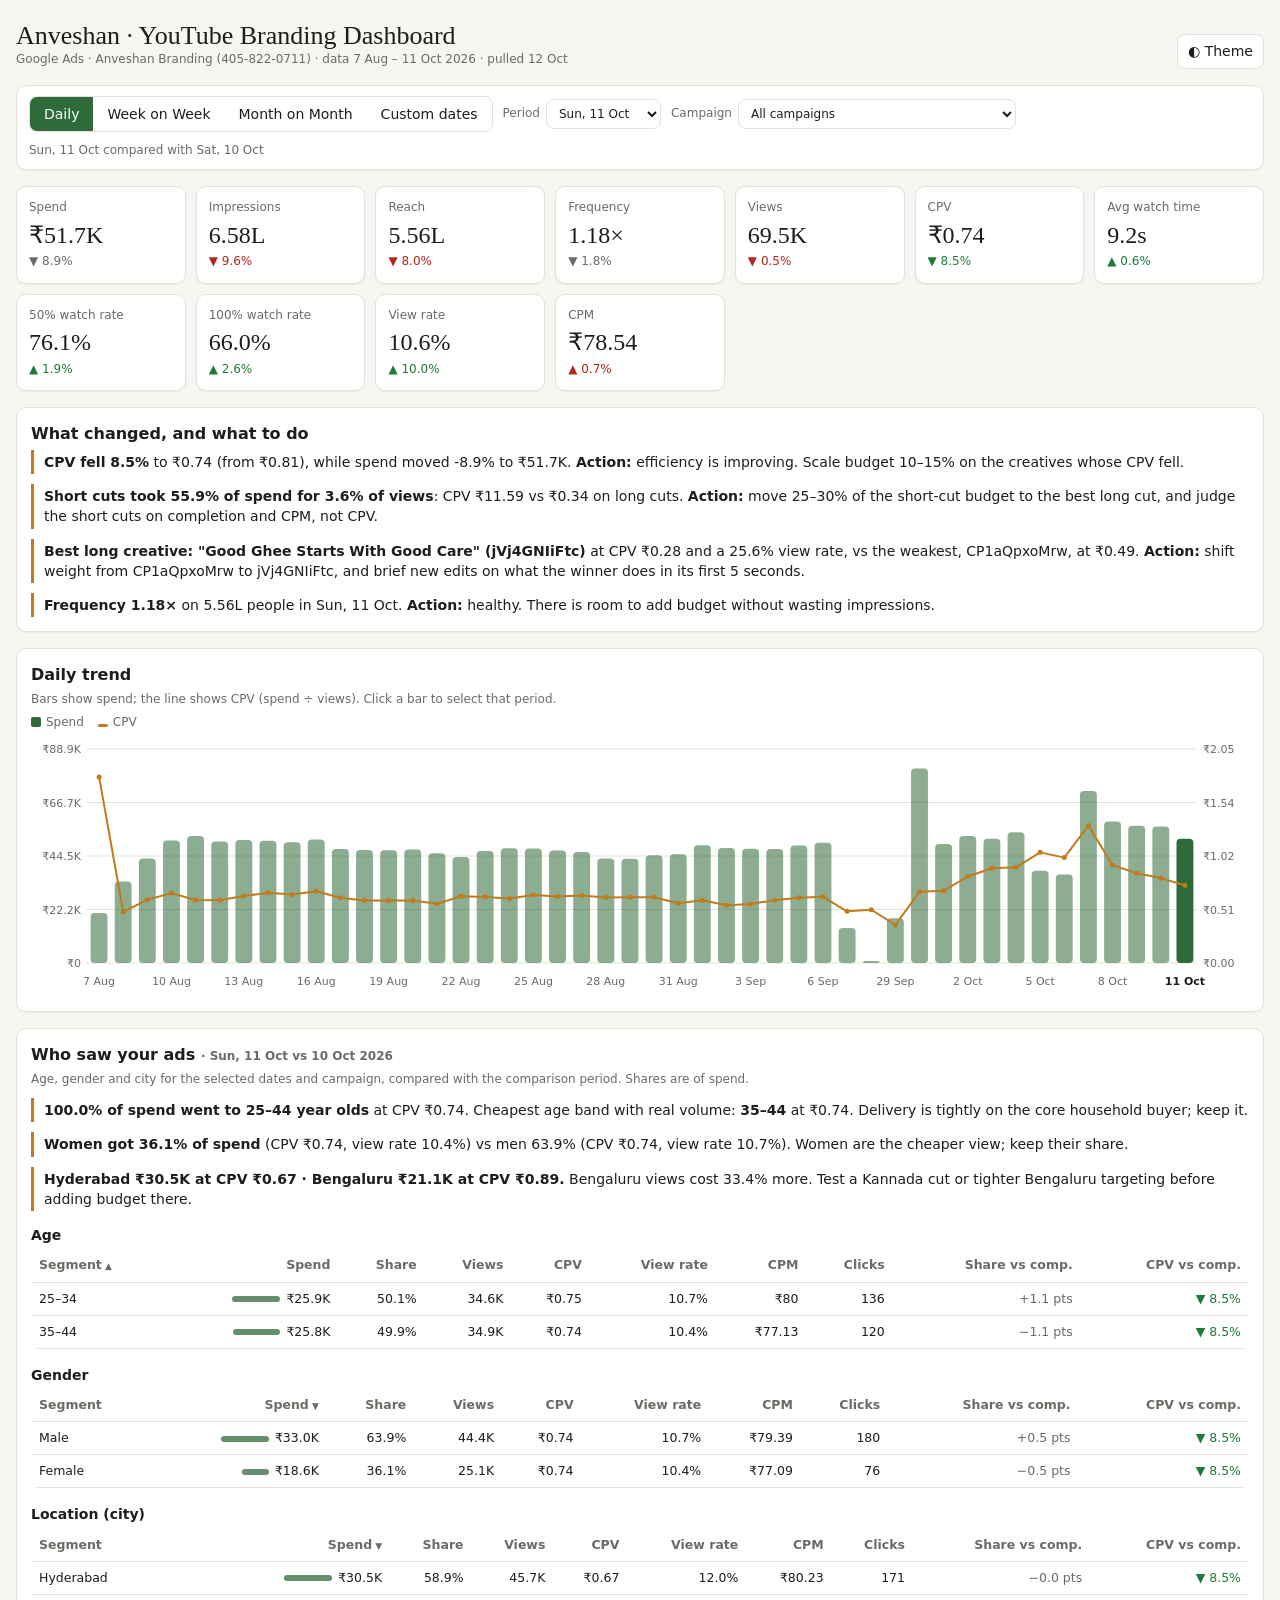
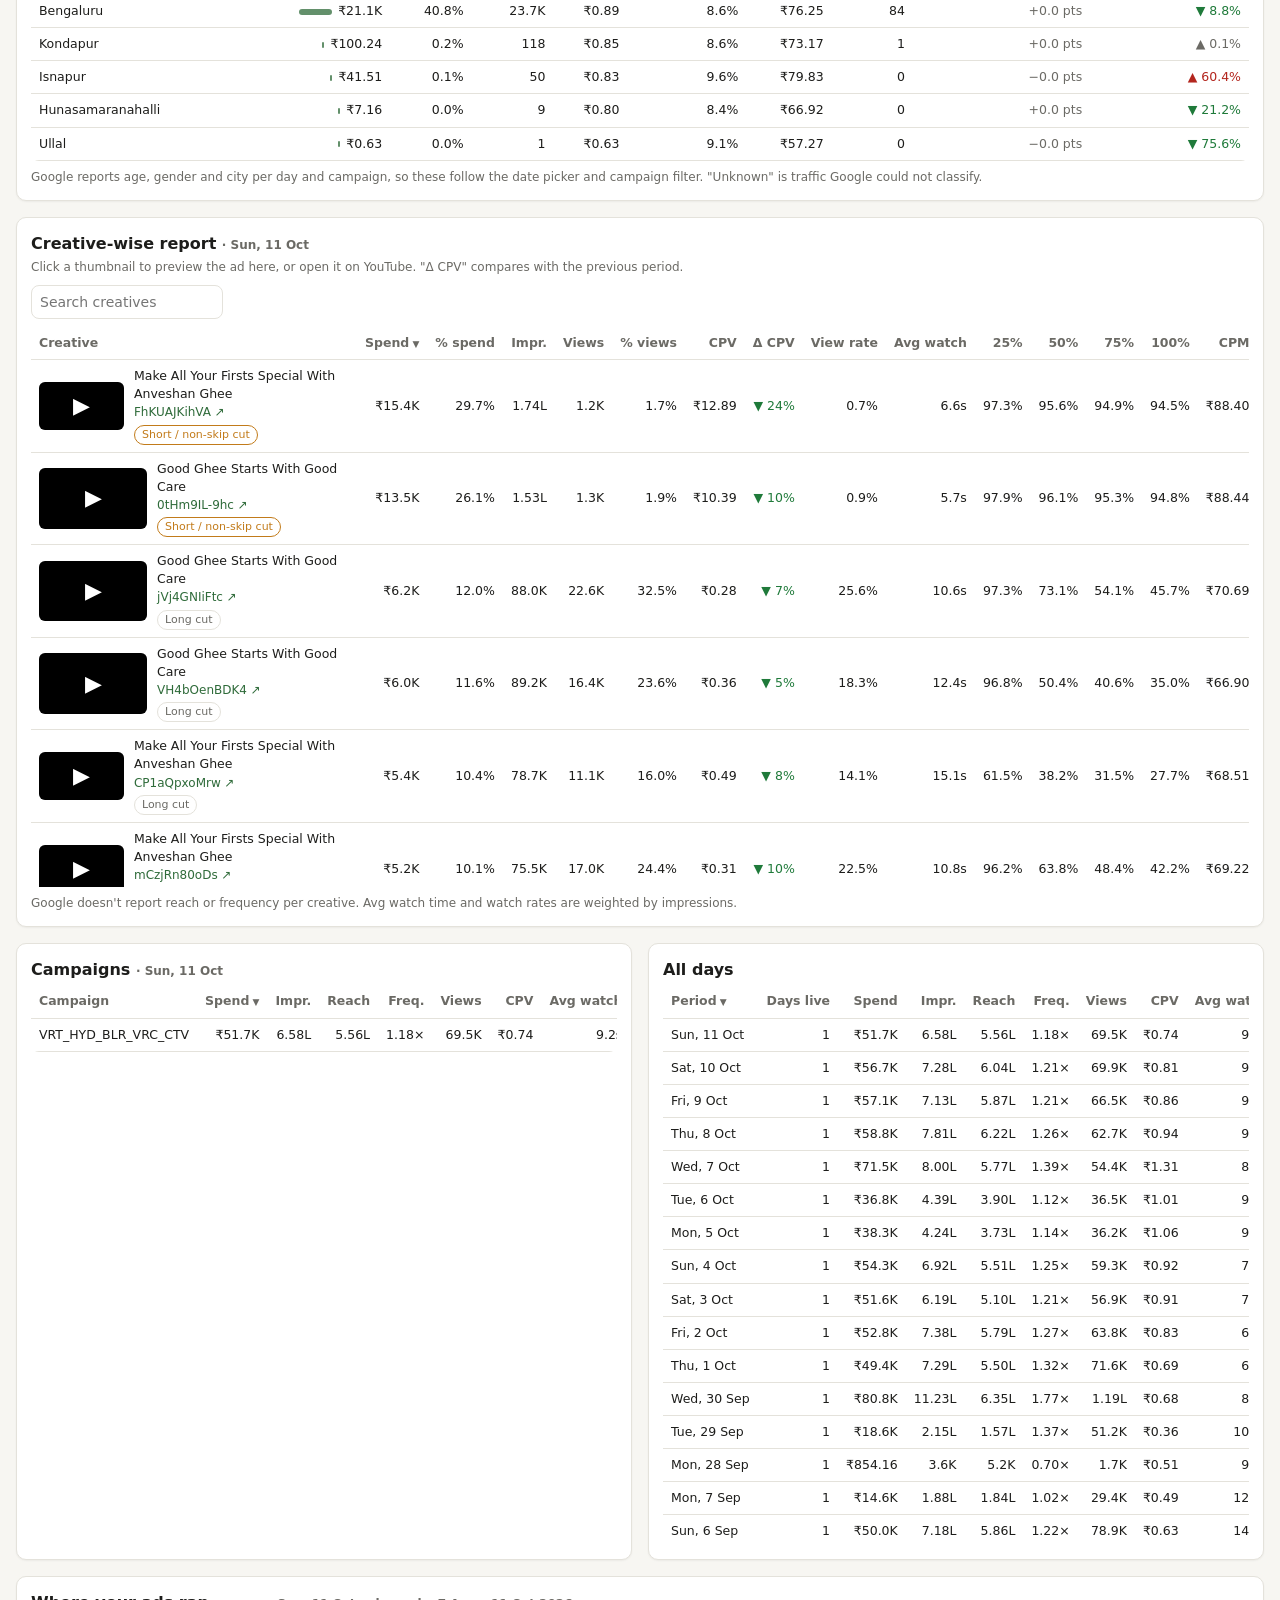
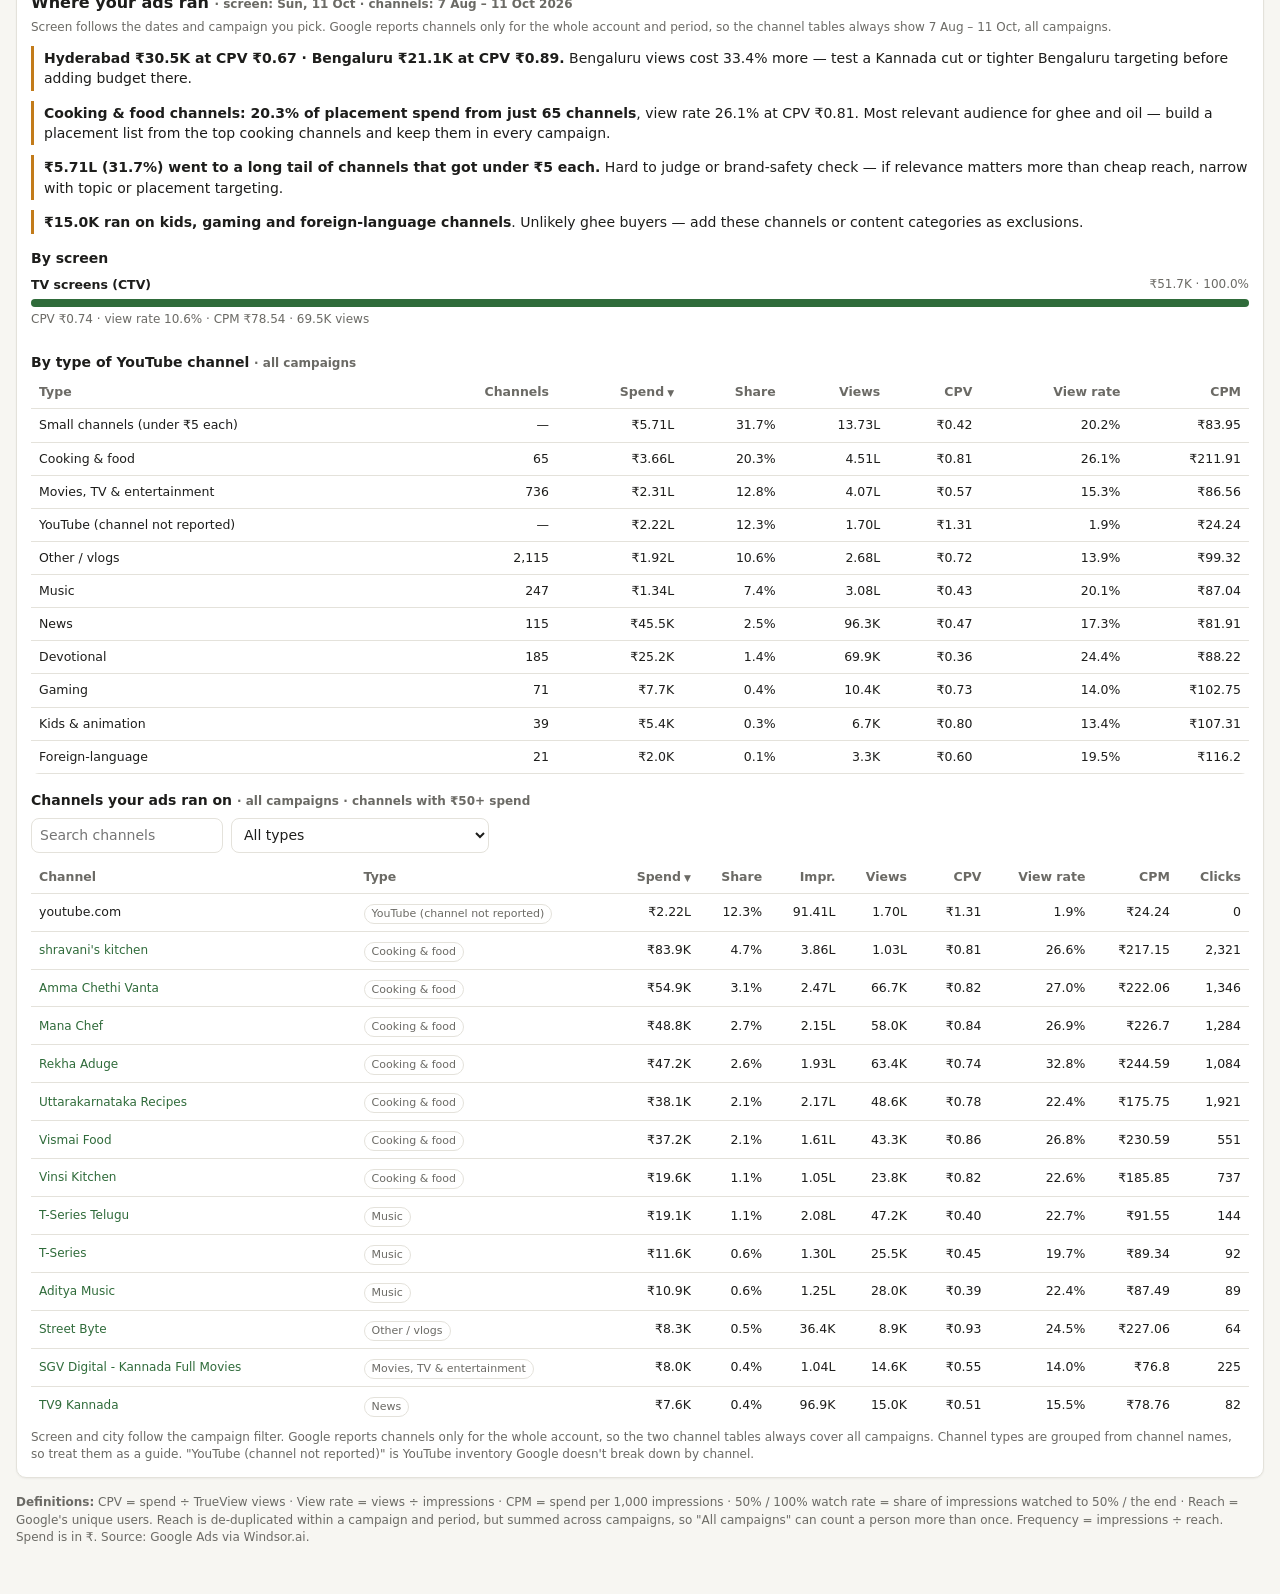
==== commit 9ff50c42: "Brand dashboard: age, gender and city segments; custom date range with comparison" ====
--- a/index.html
+++ b/index.html
@@ -60,6 +60,14 @@
 .modal .bar a{color:#9fd6a8}
 .modal .x{background:transparent;border:0;color:#fff;font-size:22px;cursor:pointer;line-height:1}
 .note{font-size:12px;color:var(--muted);margin-top:8px}
+.cust{display:flex;flex-wrap:wrap;gap:8px 12px;align-items:center;width:100%;padding-top:8px;border-top:1px dashed var(--line)}
+[hidden]{display:none!important}
+.cust input[type=date]{font:inherit;padding:5px 8px;border:1px solid var(--line);border-radius:8px;background:var(--panel);color:var(--fg)}
+.cust .grp{display:flex;flex-wrap:wrap;gap:6px;align-items:center}
+.cust .lbl{font-size:12px;color:var(--muted);font-weight:600;text-transform:uppercase;letter-spacing:.05em}
+.seg3{display:grid;grid-template-columns:1fr;gap:16px}
+.segbar{display:inline-block;height:6px;border-radius:3px;background:var(--accent);vertical-align:middle;margin-right:6px;opacity:.75}
+input[type=date]:focus-visible,select:focus-visible,button:focus-visible{outline:2px solid var(--accent);outline-offset:2px}
 .thm{border:1px solid var(--line);background:var(--panel);color:var(--fg);border-radius:8px;padding:6px 10px;font:inherit;cursor:pointer}
 @media (max-width:600px){h1{font-size:21px}.kpi .v{font-size:20px}.thumb{width:96px}}
 </style>
@@ -76,11 +84,21 @@
 
 <div class="controls">
   <div class="seg" role="tablist" id="mode">
-    <button data-m="day" class="on">Daily</button><button data-m="week">Week on Week</button><button data-m="month">Month on Month</button>
-  </div>
-  <label class="c">Period <select id="period"></select></label>
+    <button data-m="day" class="on">Daily</button><button data-m="week">Week on Week</button><button data-m="month">Month on Month</button><button data-m="custom">Custom dates</button>
+  </div>
+  <label class="c" id="periodWrap">Period <select id="period"></select></label>
   <label class="c">Campaign <select id="camp"><option value="all">All campaigns</option></select></label>
   <span class="muted" id="cmp"></span>
+  <div class="cust" id="cust" hidden>
+    <div class="grp"><span class="lbl">Dates</span>
+      <input type="date" id="cf" aria-label="From date"> <span class="muted">to</span> <input type="date" id="ct" aria-label="To date">
+      <select id="preset" aria-label="Quick ranges"><option value="">Quick ranges…</option><option value="7">Last 7 days</option><option value="14">Last 14 days</option><option value="30">Last 30 days</option><option value="tm">This month</option><option value="lm">Last month</option><option value="all">All data</option></select>
+    </div>
+    <div class="grp"><span class="lbl">Compare with</span>
+      <select id="cmpMode" aria-label="Comparison"><option value="prev">Previous period (same length)</option><option value="mom">Same dates, previous month</option><option value="custom">Custom dates</option><option value="none">No comparison</option></select>
+      <span id="pcWrap" hidden><input type="date" id="pf" aria-label="Compare from"> <span class="muted">to</span> <input type="date" id="pt" aria-label="Compare to"></span>
+    </div>
+  </div>
 </div>
 
 <div class="grid" id="kpis"></div>
@@ -95,6 +113,19 @@
   <div class="muted">Bars show spend; the line shows CPV (spend ÷ views). Click a bar to select that period.</div>
   <div class="legend"><span><span class="sw" style="background:var(--accent)"></span>Spend</span><span><span class="sw" style="background:var(--accent2);height:3px"></span>CPV</span></div>
   <div class="chart" id="trend"></div>
+</div>
+
+<div class="card" id="who">
+  <h2>Who saw your ads <span class="muted" id="whoP"></span></h2>
+  <div class="muted" id="whoNote">Age, gender and city for the selected dates and campaign, compared with the comparison period. Shares are of spend.</div>
+  <ul class="ins" id="whoIns" style="margin:10px 0 14px"></ul>
+  <div class="seg3">
+    <div style="min-width:0"><h2 style="font-size:14px">Age</h2><div class="tw"><table id="tAge"><thead></thead><tbody></tbody></table></div></div>
+    <div style="min-width:0"><h2 style="font-size:14px">Gender</h2><div class="tw"><table id="tGen"><thead></thead><tbody></tbody></table></div></div>
+  </div>
+  <h2 style="font-size:14px;margin-top:16px">Location (city)</h2>
+  <div class="tw"><table id="tLoc"><thead></thead><tbody></tbody></table></div>
+  <div class="note">Google reports age, gender and city per day and campaign, so these follow the date picker and campaign filter. "Unknown" is traffic Google could not classify.</div>
 </div>
 
 <div class="card">
@@ -122,7 +153,7 @@
   <ul class="ins" id="whereIns" style="margin:10px 0 14px"></ul>
   <div class="two">
     <div><h2 style="font-size:14px">By screen</h2><div id="wDev"></div></div>
-    <div><h2 style="font-size:14px">By city</h2><div id="wCity"></div></div>
+
   </div>
   <h2 style="font-size:14px;margin-top:16px">By type of YouTube channel <span class="muted">· all campaigns</span></h2>
   <div class="tw"><table id="tTheme"><thead></thead><tbody></tbody></table></div>
@@ -148,7 +179,7 @@
 </div>
 
 <script>
-const D={"campaigns":["VRT_DEL_MUB_HYD_BLR_CHN_VRC_CTV","VRT_DEL_MUB_HYD_BLR_CHN_VVC_CTV","VRT_HYD_BLR_CTV","VRT_HYD_BLR_Line-up_VVC_1","VRT_HYD_BLR_Mobile","VRT_HYD_BLR_VRC_CTV"],"videos":[{"id":"VwvyH_UPc6k","title":"Everyday Ghee Ritual"},{"id":"tOLoTwaxIuU","title":"Inside Our Ghee Process"},{"id":"thVQbDH8gDY","title":"Ghee Making Masterclass"},{"id":"FhKUAJKihVA","title":"Make All Your Firsts Special With Anveshan Ghee"},{"id":"Xn2ckv92hKI","title":"Traditional Kerala Fried Rice"},{"id":"0tHm9IL-9hc","title":"Good Ghee Starts With Good Care"},{"id":"lkkV0WBshxs","title":"Secret To Great Mix Veg!"},{"id":"jVj4GNIiFtc","title":"Good Ghee Starts With Good Care"},{"id":"VH4bOenBDK4","title":"Good Ghee Starts With Good Care"},{"id":"CP1aQpxoMrw","title":"Make All Your Firsts Special With Anveshan Ghee"},{"id":"mCzjRn80oDs","title":"Make All Your Firsts Special With Anveshan Ghee"},{"id":"bjzNxbN9I64","title":"Anveshan A2 Desi Cow Ghee | Your Ultimate Daily Wellness Partner"}],"rows":[["2026-08-07",2,0,406.01,2129,590,16874,0.5549,0.4169,0.3624,0.3241,0],["2026-08-07",4,0,4371.57,23601,3257,13389,0.4696,0.256,0.1998,0.1691,41],["2026-08-07",3,0,0.5,6,1,0,0.5,0.1667,0.1667,0.1667,0],["2026-08-07",2,4,210.96,1094,121,27921,0.0904,0.059,0.0443,0.0332,0],["2026-08-07",4,4,3804.57,19902,1788,24151,0.065,0.0423,0.0336,0.0275,35],["2026-08-07",3,4,0.5,3,1,0,0.3333,0.3333,0.3333,0,0],["2026-08-07",2,6,142.9,742,44,2592,0.0263,0.0105,0.0105,0.0053,0],["2026-08-07",4,6,3163.56,16500,1414,29404,0.0505,0.036,0.0284,0.0238,33],["2026-08-07",3,6,0.5,1,1,0,0,0,0,0,1],["2026-08-07",2,1,313.45,1624,227,15228,0.241,0.161,0.1238,0.1057,0],["2026-08-07",4,1,4062.65,21248,1983,14279,0.2025,0.113,0.0842,0.0688,46],["2026-08-07",3,1,1,5,2,0,0.4,0.4,0.4,0.2,0],["2026-08-07",2,2,291.19,1509,223,24007,0.1505,0.0919,0.0596,0.0475,0],["2026-08-07",4,2,3975.06,20799,2001,20119,0.0992,0.0659,0.0481,0.0381,45],["2026-08-07",3,2,0.5,4,1,0,0,0,0,0,0],["2026-08-08",2,0,6072.55,78203,22732,17109,0.5623,0.4113,0.3566,0.3201,0],["2026-08-08",4,0,5866.81,101947,13328,13050,0.4747,0.2405,0.1773,0.143,135],["2026-08-08",3,0,47.77,207,63,15800,0.5577,0.3558,0.3029,0.2596,4],["2026-08-08",2,4,1296.67,22228,1503,19889,0.0654,0.0415,0.0297,0.0218,0],["2026-08-08",4,4,3356.67,62740,4957,19203,0.0444,0.0228,0.0151,0.0103,72],["2026-08-08",3,4,29.95,115,33,40436,0.1271,0.0763,0.0678,0.0508,0],["2026-08-08",2,6,696.27,17627,344,2800,0.0088,0.0022,0.0019,0.0008,0],["2026-08-08",4,6,1530.68,36452,2015,20658,0.028,0.0151,0.0106,0.0074,28],["2026-08-08",3,6,24.67,75,24,0,0.1467,0.12,0.0533,0.04,0],["2026-08-08",2,1,3103.61,43314,5075,14856,0.2243,0.144,0.1111,0.0909,0],["2026-08-08",4,1,4250.42,75607,6473,13782,0.1993,0.0988,0.065,0.0483,101],["2026-08-08",3,1,32.05,176,38,20525,0.3448,0.2011,0.1839,0.1379,2],["2026-08-08",2,2,3164.67,43144,5562,22988,0.1354,0.0854,0.0609,0.0442,0],["2026-08-08",4,2,4306.61,76559,6812,17295,0.0812,0.0427,0.0265,0.0187,91],["2026-08-08",3,2,44.46,193,55,34557,0.2154,0.1436,0.0974,0.0615,1],["2026-08-09",2,0,6197.87,84240,20682,15239,0.5048,0.3533,0.2997,0.2641,0],["2026-08-09",4,0,5850.39,100504,12444,12448,0.4537,0.2189,0.1575,0.1244,143],["2026-08-09",3,0,2678.34,9763,2634,15912,0.5691,0.3593,0.285,0.2428,52],["2026-08-09",2,4,1296.75,23685,998,9681,0.0299,0.017,0.0098,0.0072,0],["2026-08-09",4,4,3302.5,61528,4936,17769,0.038,0.0194,0.0129,0.009,87],["2026-08-09",3,4,1696.18,5656,1644,42892,0.1485,0.0869,0.0632,0.0458,48],["2026-08-09",2,6,1091.09,21897,488,2709,0.0057,0.0006,0.0006,0.0003,0],["2026-08-09",4,6,1231.21,30786,1767,18816,0.0228,0.0121,0.0084,0.0054,30],["2026-08-09",3,6,1181.93,3198,1154,64125,0.147,0.0817,0.0575,0.0416,27],["2026-08-09",2,1,2717.34,40480,3350,11234,0.1671,0.1024,0.0752,0.0583,0],["2026-08-09",4,1,4745.2,82735,6880,13030,0.1818,0.0868,0.0556,0.0405,128],["2026-08-09",3,1,2064.72,8189,1986,20416,0.3353,0.2199,0.1687,0.1398,54],["2026-08-09",2,2,3091.87,44414,4498,17993,0.1,0.0612,0.0421,0.0311,0],["2026-08-09",4,2,4187.48,74424,6405,16051,0.0712,0.0365,0.0228,0.0161,103],["2026-08-09",3,2,2105.02,8487,2027,30522,0.1866,0.1177,0.0856,0.0634,54],["2026-08-10",2,0,5465.33,86691,15862,12272,0.3988,0.279,0.2364,0.2084,0],["2026-08-10",4,0,7470.69,134867,15657,12521,0.4618,0.2204,0.156,0.1236,166],["2026-08-10",3,0,4517.13,21124,4767,14809,0.5453,0.3157,0.2417,0.2009,109],["2026-08-10",2,4,1781.73,38483,1244,5184,0.0171,0.0104,0.0048,0.0038,0],["2026-08-10",4,4,2509.1,58804,4198,20007,0.0484,0.0249,0.0171,0.0121,60],["2026-08-10",3,4,2881.66,13323,3110,35563,0.1143,0.0689,0.0501,0.0336,106],["2026-08-10",2,6,1698.21,37567,931,2705,0.0055,0.0004,0.0004,0.0002,0],["2026-08-10",4,6,1009.23,38369,1503,20550,0.0281,0.0144,0.0103,0.0069,19],["2026-08-10",3,6,1710.58,6657,1889,47139,0.1004,0.0552,0.0367,0.0245,56],["2026-08-10",2,1,2655.89,50027,2109,5373,0.0704,0.044,0.0333,0.0272,0],["2026-08-10",4,1,4699.35,90440,7001,13356,0.1886,0.0907,0.0597,0.0449,122],["2026-08-10",3,1,3950.94,20200,4164,18460,0.3027,0.1813,0.1351,0.1085,143],["2026-08-10",2,2,2864.69,52480,3222,10811,0.0588,0.0379,0.0262,0.0192,0],["2026-08-10",4,2,3659.78,75305,6269,17451,0.0806,0.0431,0.0274,0.0193,83],["2026-08-10",3,2,4007.5,19531,4225,27553,0.1628,0.101,0.0707,0.0533,111],["2026-08-11",2,0,6778.26,90845,22295,14741,0.4854,0.3451,0.296,0.2621,0],["2026-08-11",4,0,7936.09,133065,16958,12642,0.4651,0.2265,0.1624,0.1292,185],["2026-08-11",3,0,5034.71,27329,5649,14413,0.536,0.2979,0.2238,0.1831,103],["2026-08-11",2,4,1507.03,28810,1190,5971,0.0206,0.0131,0.0061,0.0044,0],["2026-08-11",4,4,2480.14,52456,4424,20880,0.0515,0.0266,0.0184,0.0127,64],["2026-08-11",3,4,2344.65,10764,2806,39206,0.1293,0.0782,0.0565,0.0399,71],["2026-08-11",2,6,1263.3,26024,863,2943,0.009,0.0006,0.0005,0.0004,0],["2026-08-11",4,6,669.54,27450,1231,22933,0.0368,0.0183,0.0117,0.0085,9],["2026-08-11",3,6,1591.6,6437,1910,50918,0.11,0.0644,0.0445,0.031,64],["2026-08-11",2,1,2172.76,36465,1989,6590,0.0918,0.0589,0.045,0.0356,0],["2026-08-11",4,1,4629.98,82338,7073,13474,0.1937,0.0931,0.0613,0.0447,122],["2026-08-11",3,1,5512.24,31282,6008,17817,0.2917,0.1689,0.1214,0.0955,211],["2026-08-11",2,2,2654.01,41164,3654,15041,0.0871,0.056,0.0391,0.0289,0],["2026-08-11",4,2,3637.52,67997,6535,18172,0.0869,0.0474,0.0303,0.022,85],["2026-08-11",3,2,4594.55,24349,5053,26916,0.1577,0.0989,0.0686,0.0489,130],["2026-08-12",2,0,6313.74,93786,19131,14974,0.4953,0.3514,0.2988,0.2633,0],["2026-08-12",4,0,8229.27,150722,18885,12656,0.4643,0.2266,0.1621,0.1293,187],["2026-08-12",3,0,5738.41,26680,6356,15254,0.559,0.33,0.2558,0.2129,122],["2026-08-12",2,4,1623.76,39758,1159,5895,0.0187,0.0126,0.0063,0.0048,0],["2026-08-12",4,4,2442.32,58741,4520,20961,0.0524,0.0271,0.0186,0.0138,59],["2026-08-12",3,4,1813.31,7121,2283,46331,0.1618,0.0962,0.0685,0.0458,43],["2026-08-12",2,6,1357.03,35651,879,3033,0.0093,0.0016,0.0013,0.0008,0],["2026-08-12",4,6,715.29,32626,1278,25745,0.0424,0.0231,0.0165,0.0108,15],["2026-08-12",3,6,1122.98,4003,1408,62399,0.1369,0.0841,0.0583,0.0432,31],["2026-08-12",2,1,2296.77,45858,1967,7325,0.1033,0.065,0.0504,0.0394,0],["2026-08-12",4,1,4180.98,84113,6602,13367,0.1901,0.0912,0.0605,0.045,103],["2026-08-12",3,1,4199.41,20759,4756,19892,0.3289,0.2044,0.1568,0.1253,123],["2026-08-12",2,2,2750.79,50805,3453,15680,0.0904,0.0579,0.0391,0.0288,0],["2026-08-12",4,2,3775.45,77897,6884,17652,0.0828,0.0447,0.0285,0.0206,121],["2026-08-12",3,2,3965.47,19563,4488,28964,0.1742,0.1091,0.075,0.0551,119],["2026-08-13",2,0,6109.78,71694,18396,15129,0.4984,0.3614,0.3095,0.2756,0],["2026-08-13",4,0,8180.27,135388,16227,12441,0.4584,0.2192,0.1548,0.1222,162],["2026-08-13",3,0,4377.02,18189,5030,16257,0.5859,0.3702,0.2954,0.2494,87],["2026-08-13",2,4,1501.14,22582,960,6621,0.0197,0.0128,0.0068,0.0045,0],["2026-08-13",4,4,2303.76,51088,3960,21210,0.0528,0.0291,0.0195,0.0136,58],["2026-08-13",3,4,2034.73,7324,2446,48878,0.1739,0.1034,0.0752,0.0527,52],["2026-08-13",2,6,1278.21,20274,633,2950,0.0076,0.0008,0.0006,0.0004,0],["2026-08-13",4,6,677.9,26289,1204,26402,0.0444,0.0244,0.0167,0.012,6],["2026-08-13",3,6,1199.78,3950,1429,64566,0.1421,0.0848,0.0628,0.0475,43],["2026-08-13",2,1,2537.32,33182,2418,8841,0.1279,0.0831,0.0637,0.0523,0],["2026-08-13",4,1,3999.34,72959,5784,13314,0.1902,0.09,0.0586,0.0437,93],["2026-08-13",3,1,5121.4,25122,5745,19866,0.3322,0.2034,0.1525,0.122,190],["2026-08-13",2,2,2971.06,37075,3708,16177,0.0931,0.0582,0.0391,0.0286,0],["2026-08-13",4,2,4184.19,76188,6583,16932,0.0774,0.0404,0.0253,0.0178,107],["2026-08-13",3,2,4663.72,20193,5215,32724,0.1999,0.1316,0.0944,0.0693,135],["2026-08-14",2,0,5665.34,75763,16712,14205,0.4635,0.3346,0.2893,0.2577,0],["2026-08-14",4,0,6922.71,119479,13994,12450,0.4534,0.2205,0.1572,0.1246,123],["2026-08-14",3,0,5722.13,26288,6377,15382,0.5599,0.3336,0.2598,0.2156,108],["2026-08-14",2,4,1830.45,32152,1193,6580,0.0196,0.0119,0.0062,0.0046,0],["2026-08-14",4,4,3332.64,67378,4968,18712,0.0428,0.0215,0.0141,0.0098,86],["2026-08-14",3,4,1806.22,6153,2166,54034,0.1976,0.1225,0.0886,0.0645,49],["2026-08-14",2,6,1470.4,28420,753,2884,0.0073,0.0004,0.0002,0.0001,0],["2026-08-14",4,6,873.71,31708,1261,23218,0.0353,0.0198,0.0136,0.0089,17],["2026-08-14",3,6,1096.71,3530,1316,66997,0.1543,0.0882,0.0627,0.0461,24],["2026-08-14",2,1,2555.25,39359,2140,7414,0.106,0.0665,0.0515,0.0416,0],["2026-08-14",4,1,4781.6,87533,6370,12809,0.1773,0.0823,0.053,0.0389,112],["2026-08-14",3,1,4899.37,24151,5480,19672,0.3257,0.2018,0.1493,0.1205,186],["2026-08-14",2,2,2940.21,43730,3561,15094,0.0871,0.0567,0.0391,0.029,0],["2026-08-14",4,2,3442.48,66961,5387,16903,0.0778,0.0404,0.0255,0.018,70],["2026-08-14",3,2,3402.32,14743,3918,32734,0.2055,0.13,0.0913,0.0685,96],["2026-08-15",2,0,6014.67,86830,20268,14142,0.458,0.333,0.287,0.2562,0],["2026-08-15",4,0,7567.37,124840,13644,12111,0.4434,0.2067,0.1445,0.1129,166],["2026-08-15",3,0,5420.9,27738,6183,14897,0.5502,0.3168,0.2402,0.197,122],["2026-08-15",2,4,1483.09,30309,922,4450,0.0127,0.0081,0.0029,0.0021,0],["2026-08-15",4,4,2735.22,56035,3805,18030,0.0394,0.0194,0.0132,0.0092,66],["2026-08-15",3,4,1683.55,5857,2111,53353,0.196,0.1169,0.084,0.064,50],["2026-08-15",2,6,1340.88,28671,730,2692,0.0054,0.0004,0.0004,0.0002,0],["2026-08-15",4,6,637.5,26999,981,22813,0.036,0.0195,0.0141,0.0098,14],["2026-08-15",3,6,1028.0,3164,1272,70276,0.1595,0.0929,0.0676,0.0475,25],["2026-08-15",2,1,2654.13,44973,2528,7342,0.1023,0.0609,0.0447,0.0353,0],["2026-08-15",4,1,4135.95,74772,5243,12631,0.1749,0.0796,0.0502,0.0355,101],["2026-08-15",3,1,4922.41,26287,5605,19117,0.3188,0.191,0.1394,0.1099,171],["2026-08-15",2,2,2998.91,48115,3653,12942,0.0689,0.0429,0.0284,0.0211,0],["2026-08-15",4,2,4280.66,76878,5934,15734,0.0676,0.0337,0.021,0.0146,114],["2026-08-15",3,2,3305.83,13847,3861,33987,0.2146,0.1352,0.0961,0.0706,91],["2026-08-16",2,0,6303.39,88555,18851,13920,0.4603,0.317,0.2681,0.2354,0],["2026-08-16",4,0,7653.13,118535,13186,12049,0.4423,0.2046,0.1428,0.1116,171],["2026-08-16",3,0,5023.44,23498,5760,15456,0.5654,0.3403,0.2639,0.2213,89],["2026-08-16",2,4,1404.96,29183,825,4191,0.0121,0.0077,0.0029,0.0021,0],["2026-08-16",4,4,2404.9,46653,3319,18602,0.0424,0.022,0.0147,0.0104,51],["2026-08-16",3,4,1936.62,5947,2387,60044,0.2246,0.1363,0.1012,0.0697,46],["2026-08-16",2,6,1333.47,28452,728,2811,0.0067,0.0002,0.0002,0.0001,0],["2026-08-16",4,6,619.55,23032,931,21030,0.0297,0.0164,0.0103,0.0075,13],["2026-08-16",3,6,1972.74,7000,2367,56131,0.1248,0.0687,0.0444,0.0294,73],["2026-08-16",2,1,2436.25,41565,2110,7128,0.098,0.058,0.0432,0.034,0],["2026-08-16",4,1,4358.47,71819,5250,12607,0.1749,0.0789,0.0501,0.0366,98],["2026-08-16",3,1,3884.83,17085,4447,21429,0.3595,0.2337,0.1807,0.1448,106],["2026-08-16",2,2,2902.71,46505,3447,13402,0.0721,0.0442,0.0301,0.0222,0],["2026-08-16",4,2,4320.44,71726,5742,15471,0.0661,0.0332,0.02,0.014,117],["2026-08-16",3,2,4782.14,22069,5494,30967,0.1917,0.1208,0.0838,0.0601,133],["2026-08-17",2,0,5766.99,79875,19444,14580,0.4767,0.3505,0.3051,0.2736,0],["2026-08-17",4,0,7317.01,120801,14375,12447,0.4578,0.2206,0.155,0.1227,104],["2026-08-17",3,0,4995.74,25924,6001,15051,0.5542,0.3207,0.2479,0.2057,124],["2026-08-17",2,4,1614.28,29661,1078,4503,0.0156,0.0102,0.003,0.0022,0],["2026-08-17",4,4,2740.94,55334,4030,18400,0.0403,0.0208,0.0141,0.009,71],["2026-08-17",3,4,1438.33,4534,1819,59316,0.2098,0.132,0.102,0.076,35],["2026-08-17",2,6,1543.34,29088,935,3008,0.008,0.0007,0.0004,0.0002,0],["2026-08-17",4,6,705.61,26210,1060,21414,0.0315,0.0165,0.0105,0.0071,17],["2026-08-17",3,6,810.15,2427,1031,74105,0.1718,0.1039,0.0687,0.0474,21],["2026-08-17",2,1,2587.54,40682,2362,7289,0.1017,0.0631,0.0485,0.0387,0],["2026-08-17",4,1,4203.99,75215,5801,13084,0.1833,0.0868,0.0565,0.0408,111],["2026-08-17",3,1,3633.52,18663,4322,19840,0.3289,0.2065,0.1546,0.1238,129],["2026-08-17",2,2,2975.51,44947,3754,13838,0.0788,0.0491,0.0333,0.024,0],["2026-08-17",4,2,4388.86,77547,6536,16221,0.072,0.0364,0.0226,0.0158,121],["2026-08-17",3,2,2624.77,10958,3228,35732,0.2305,0.1454,0.1055,0.0791,81],["2026-08-18",2,0,6010.58,77048,19911,15052,0.4928,0.3623,0.3146,0.2818,0],["2026-08-18",4,0,7293.32,124578,15098,12526,0.4615,0.2232,0.1577,0.1251,144],["2026-08-18",3,0,3636.97,17015,4678,16185,0.5845,0.3652,0.2913,0.2506,64],["2026-08-18",2,4,1418.53,25241,950,5039,0.0163,0.0099,0.0041,0.0032,0],["2026-08-18",4,4,2848.9,59343,4195,18397,0.0414,0.021,0.0136,0.0099,67],["2026-08-18",3,4,1671.79,6529,2378,53754,0.1952,0.1187,0.086,0.063,46],["2026-08-18",2,6,1302.11,24202,755,2915,0.0098,0.0007,0.0007,0.0004,0],["2026-08-18",4,6,677.07,27114,999,21960,0.0316,0.0171,0.0118,0.0074,12],["2026-08-18",3,6,707.42,2451,1014,77862,0.1816,0.1115,0.0766,0.0543,19],["2026-08-18",2,1,2605.08,37834,2789,8948,0.1317,0.0845,0.0644,0.0516,0],["2026-08-18",4,1,4356.84,79455,6292,13124,0.1863,0.0879,0.0563,0.0404,103],["2026-08-18",3,1,3515.53,17310,4385,21143,0.3546,0.2299,0.174,0.1403,92],["2026-08-18",2,2,2990.89,41014,3971,16255,0.0944,0.0608,0.042,0.0302,0],["2026-08-18",4,2,4179.4,76903,6222,15965,0.0695,0.035,0.0211,0.0145,111],["2026-08-18",3,2,3680.0,18495,4683,31702,0.1975,0.1232,0.0883,0.0649,113],["2026-08-19",2,0,5577.29,73456,18341,14609,0.4791,0.3513,0.3041,0.2721,0],["2026-08-19",4,0,7241.28,127330,15523,12610,0.4633,0.2278,0.1617,0.1279,149],["2026-08-19",3,0,4142.63,19631,5386,16280,0.5853,0.3713,0.2947,0.2484,75],["2026-08-19",2,4,1481.12,25957,940,4050,0.0129,0.0077,0.0022,0.0013,0],["2026-08-19",4,4,2579.18,59528,3947,18955,0.0432,0.0222,0.0151,0.0107,59],["2026-08-19",3,4,1303.42,4776,1917,58640,0.2144,0.1325,0.0966,0.072,29],["2026-08-19",2,6,1362.41,24841,840,2999,0.0085,0.0008,0.0007,0.0004,0],["2026-08-19",4,6,640.02,28893,1020,23530,0.0364,0.0213,0.0142,0.0093,6],["2026-08-19",3,6,685.31,2433,1020,75212,0.1736,0.1019,0.0757,0.0503,23],["2026-08-19",2,1,2796.29,40829,2722,7816,0.1107,0.0715,0.0528,0.0422,0],["2026-08-19",4,1,4307.78,83422,6286,13176,0.1874,0.0888,0.057,0.0409,104],["2026-08-19",3,1,3362.73,16111,4234,21611,0.3628,0.2389,0.1815,0.1506,114],["2026-08-19",2,2,3249.81,45255,4276,15204,0.0868,0.0554,0.038,0.0273,0],["2026-08-19",4,2,4588.79,87138,7347,16537,0.0746,0.0387,0.0233,0.0165,133],["2026-08-19",3,2,3507.03,17471,4637,32816,0.2036,0.1308,0.0916,0.0697,127],["2026-08-20",2,0,5757.7,75333,18863,14571,0.474,0.3526,0.3078,0.2774,0],["2026-08-20",4,0,7605.05,130825,15986,12534,0.4616,0.2247,0.1596,0.1266,162],["2026-08-20",3,0,5039.14,25783,6430,15455,0.5553,0.3402,0.2643,0.2238,109],["2026-08-20",2,4,1529.22,26956,907,4331,0.0151,0.0092,0.0029,0.0021,0],["2026-08-20",4,4,2292.27,51379,3615,18716,0.0417,0.0205,0.014,0.0097,57],["2026-08-20",3,4,1492.09,5863,2285,58944,0.2206,0.1347,0.0973,0.0688,44],["2026-08-20",2,6,1479.93,26935,836,2952,0.0075,0.0004,0.0004,0.0002,0],["2026-08-20",4,6,560.56,27466,942,26099,0.0446,0.0245,0.0157,0.0108,11],["2026-08-20",3,6,661.65,2384,1033,78071,0.1862,0.1107,0.0767,0.0527,23],["2026-08-20",2,1,2623.89,38826,2373,7437,0.1061,0.067,0.052,0.0418,0],["2026-08-20",4,1,4405.14,81615,6311,13039,0.1855,0.0869,0.0551,0.0404,99],["2026-08-20",3,1,3086.34,14282,3828,21833,0.3625,0.2459,0.1902,0.1546,78],["2026-08-20",2,2,3119.77,43755,4030,15397,0.0889,0.0574,0.0399,0.03,0],["2026-08-20",4,2,4493.23,83268,7232,16602,0.0751,0.0388,0.0238,0.0165,113],["2026-08-20",3,2,3029.55,15986,4256,32988,0.2052,0.1321,0.0955,0.0717,105],["2026-08-21",2,0,6131.84,87725,21983,15057,0.4863,0.364,0.3198,0.2898,0],["2026-08-21",4,0,8290.91,132043,16962,12546,0.457,0.2249,0.1641,0.1326,180],["2026-08-21",3,0,4430.62,23328,6082,15788,0.5648,0.3534,0.2785,0.2367,110],["2026-08-21",2,4,1429.45,32352,858,4508,0.0129,0.009,0.0043,0.0037,0],["2026-08-21",4,4,2456.99,50624,3828,20194,0.0497,0.0262,0.0174,0.0121,76],["2026-08-21",3,4,1426.17,5001,2244,67441,0.2547,0.1559,0.1143,0.0815,32],["2026-08-21",3,11,346.16,1971,585,18077,0.5063,0.3514,0.2805,0.2328,19],["2026-08-21",2,6,1328.74,31365,745,2773,0.0065,0.0009,0.0009,0.0005,0],["2026-08-21",4,6,587.17,25329,987,28668,0.0524,0.0296,0.0177,0.0127,10],["2026-08-21",3,6,720.74,2460,1142,85899,0.205,0.123,0.0832,0.0609,23],["2026-08-21",2,1,2474.88,44157,2337,7351,0.1036,0.065,0.0497,0.0401,0],["2026-08-21",4,1,4052.19,71698,5805,13307,0.1883,0.0938,0.0612,0.0455,115],["2026-08-21",3,1,2312.43,10165,3044,23654,0.3964,0.2755,0.2189,0.183,53],["2026-08-21",2,2,3129.37,50745,4193,14991,0.0851,0.0521,0.0366,0.0278,0],["2026-08-21",4,2,3970.02,70463,6142,17048,0.079,0.0417,0.0269,0.0192,86],["2026-08-21",3,2,2517.71,12684,3666,35012,0.2228,0.1407,0.1028,0.0779,79],["2026-08-22",2,0,5810.46,75521,17767,14365,0.4695,0.3394,0.2927,0.2619,0],["2026-08-22",4,0,8168.91,138104,15061,12099,0.4475,0.2079,0.1445,0.1132,174],["2026-08-22",3,0,2883.98,16980,3640,14627,0.5387,0.305,0.2313,0.1913,69],["2026-08-22",2,4,1522.95,26749,846,3629,0.0106,0.0065,0.0016,0.0013,0],["2026-08-22",4,4,2411.44,54965,3342,17763,0.0376,0.0196,0.0131,0.0091,53],["2026-08-22",3,4,1291.43,4768,1751,55452,0.1954,0.1255,0.0924,0.0657,39],["2026-08-22",3,11,635.35,2944,912,18437,0.5212,0.3635,0.2906,0.2463,16],["2026-08-22",2,6,1418.39,25857,766,2882,0.0074,0.0004,0.0004,0.0003,0],["2026-08-22",4,6,586.12,28450,818,21567,0.0333,0.0151,0.0114,0.0069,6],["2026-08-22",3,6,535.06,1934,735,63207,0.1417,0.0806,0.0534,0.039,18],["2026-08-22",2,1,2598.96,38893,2189,7647,0.1061,0.0665,0.05,0.0398,0],["2026-08-22",4,1,4214.1,79404,5730,12868,0.18,0.084,0.0535,0.0392,114],["2026-08-22",3,1,2198.82,11258,2659,20218,0.3322,0.2133,0.1662,0.1334,57],["2026-08-22",2,2,3155.11,43578,3662,14346,0.0795,0.0487,0.0327,0.0242,0],["2026-08-22",4,2,3977.46,76444,5811,16125,0.0703,0.0367,0.0231,0.0157,83],["2026-08-22",3,2,2670.28,14060,3411,30431,0.1839,0.1182,0.0824,0.0623,81],["2026-08-23",2,0,5831.24,84009,19876,14894,0.4902,0.3546,0.3062,0.273,0],["2026-08-23",4,0,7984.57,134376,14227,11897,0.437,0.2004,0.1387,0.1076,209],["2026-08-23",3,0,3290.05,17630,4098,14978,0.5444,0.3195,0.2491,0.2084,63],["2026-08-23",2,4,1456.88,30457,782,3785,0.0108,0.0067,0.0025,0.0017,0],["2026-08-23",4,4,2606.11,56070,3462,17081,0.0352,0.018,0.0123,0.0089,59],["2026-08-23",3,4,2442.01,9395,3286,51908,0.1871,0.1133,0.0809,0.0575,76],["2026-08-23",3,11,804.02,3408,1124,19188,0.5386,0.389,0.3142,0.2592,21],["2026-08-23",2,6,1390.66,29964,772,2826,0.0067,0.001,0.0009,0.0006,0],["2026-08-23",4,6,659.63,27944,955,20168,0.0304,0.0155,0.0109,0.0079,9],["2026-08-23",3,6,868.16,2862,1166,69729,0.1623,0.0899,0.0637,0.0456,30],["2026-08-23",2,1,2670.37,44506,2625,8510,0.1213,0.0728,0.0547,0.0432,0],["2026-08-23",4,1,4083.32,75573,5198,12442,0.1709,0.077,0.0487,0.035,125],["2026-08-23",3,1,3447.83,18922,4269,19611,0.3185,0.2006,0.1546,0.1238,129],["2026-08-23",2,2,3147.47,49071,3814,14381,0.0796,0.0472,0.0323,0.0232,0],["2026-08-23",4,2,4023.01,75455,5642,15370,0.0646,0.0323,0.0201,0.0138,120],["2026-08-23",3,2,1807.67,7956,2381,36260,0.2326,0.1516,0.1087,0.0812,44],["2026-08-24",2,0,6254.35,74094,21423,15704,0.5165,0.3816,0.333,0.2997,0],["2026-08-24",4,0,7853.76,125892,14813,12430,0.4567,0.2206,0.1562,0.1244,149],["2026-08-24",3,0,5077.33,29235,6166,14459,0.5278,0.2977,0.2276,0.186,112],["2026-08-24",2,4,1414.05,20475,843,5115,0.0172,0.0116,0.0052,0.0042,0],["2026-08-24",4,4,2586.9,52976,3579,18643,0.0435,0.0224,0.0146,0.0104,55],["2026-08-24",3,4,1518.73,6083,2125,51632,0.1822,0.1115,0.0821,0.0578,43],["2026-08-24",3,11,803.97,4134,1174,17689,0.4951,0.341,0.2696,0.2214,19],["2026-08-24",2,6,1302.39,19182,739,3124,0.0095,0.0005,0.0005,0.0002,0],["2026-08-24",4,6,787.26,28499,1130,22956,0.0338,0.0194,0.0127,0.0087,15],["2026-08-24",3,6,725.73,2623,996,63920,0.1528,0.0789,0.053,0.0381,30],["2026-08-24",2,1,2721.83,33514,2709,9035,0.1306,0.083,0.0637,0.0512,0],["2026-08-24",4,1,4206.14,74043,5329,12868,0.1795,0.0839,0.0538,0.039,87],["2026-08-24",3,1,3049.26,16344,3525,19304,0.3144,0.1957,0.1466,0.1204,79],["2026-08-24",2,2,2795.53,33658,3614,16521,0.0974,0.0618,0.0419,0.031,0],["2026-08-24",4,2,3924.19,69669,5505,16326,0.0715,0.0373,0.0239,0.0168,84],["2026-08-24",3,2,2635.38,13709,3491,31348,0.1917,0.1211,0.0859,0.0645,86],["2026-08-25",2,0,5433.94,87207,17274,14372,0.4698,0.3451,0.3002,0.2693,0],["2026-08-25",4,0,7789.15,127325,14894,12463,0.4595,0.221,0.156,0.123,161],["2026-08-25",3,0,3824.5,20985,4680,14791,0.5403,0.3131,0.2394,0.1988,98],["2026-08-25",2,4,1588.85,41011,956,3714,0.0113,0.0068,0.0024,0.0019,0],["2026-08-25",4,4,2323.8,50551,3231,18506,0.0412,0.0206,0.0145,0.0103,55],["2026-08-25",3,4,1780.35,6744,2402,53874,0.1894,0.1195,0.0886,0.0658,53],["2026-08-25",3,11,809.78,3613,1124,18538,0.5228,0.3643,0.2956,0.2517,17],["2026-08-25",2,6,1662.19,43060,927,2870,0.0076,0.0008,0.0008,0.0004,0],["2026-08-25",4,6,748.81,30720,1051,20907,0.0269,0.0138,0.0094,0.0068,11],["2026-08-25",3,6,777.73,2787,1034,64189,0.145,0.0834,0.0598,0.0415,18],["2026-08-25",2,1,2720.56,54596,2327,7527,0.1057,0.0656,0.0489,0.0389,0],["2026-08-25",4,1,4203.65,75001,5336,12815,0.1801,0.0819,0.0507,0.037,107],["2026-08-25",3,1,3414.4,19283,4168,19054,0.3071,0.1913,0.1444,0.117,127],["2026-08-25",2,2,3091.97,59006,3624,14231,0.0821,0.0526,0.0358,0.0263,1],["2026-08-25",4,2,4293.13,77119,6073,16181,0.0704,0.0364,0.0226,0.0158,92],["2026-08-25",3,2,3127.53,14742,4098,33568,0.2117,0.135,0.0949,0.0685,98],["2026-08-26",2,0,6124.73,76723,19830,14732,0.4847,0.3515,0.3023,0.2716,0],["2026-08-26",4,0,7587.5,123057,13829,12149,0.4478,0.2091,0.1465,0.1147,160],["2026-08-26",3,0,3488.25,21467,4392,14239,0.5272,0.2882,0.2196,0.179,107],["2026-08-26",2,4,1398.04,24283,799,3867,0.0122,0.0077,0.0026,0.0017,0],["2026-08-26",4,4,2231.08,48055,2920,17331,0.0358,0.0188,0.012,0.0081,60],["2026-08-26",3,4,1965.43,7140,2577,53576,0.1913,0.1186,0.0876,0.0624,44],["2026-08-26",3,11,1020.39,4397,1344,18409,0.5234,0.3582,0.2888,0.2373,22],["2026-08-26",2,6,1332.26,23301,712,2707,0.0061,0.0004,0.0002,0.0001,0],["2026-08-26",4,6,717.48,27430,976,20011,0.0291,0.0144,0.0089,0.0066,17],["2026-08-26",3,6,703.5,2313,896,70883,0.1692,0.0955,0.0656,0.0458,23],["2026-08-26",2,1,2705.32,39813,2618,8194,0.1162,0.0724,0.0534,0.042,0],["2026-08-26",4,1,4341.16,75840,5643,12762,0.179,0.082,0.0515,0.0368,102],["2026-08-26",3,1,3146.17,19032,3971,18724,0.3036,0.1856,0.1383,0.1116,110],["2026-08-26",2,2,2952.23,40234,3429,13368,0.0744,0.0448,0.0306,0.0231,0],["2026-08-26",4,2,4481.32,78116,6109,15586,0.0673,0.0335,0.0204,0.0144,91],["2026-08-26",3,2,2518.25,11571,3270,34459,0.2163,0.1407,0.1019,0.0773,78],["2026-08-27",2,0,5598.15,72088,18279,14504,0.4701,0.3514,0.3083,0.2791,0],["2026-08-27",4,0,7673.15,126748,14561,12354,0.4546,0.2162,0.1536,0.1207,138],["2026-08-27",3,0,4034.97,21965,5107,15081,0.5518,0.3224,0.2491,0.207,91],["2026-08-27",2,4,1587.16,26859,877,3873,0.0115,0.0074,0.002,0.0016,0],["2026-08-27",4,4,2277.68,51535,3148,18106,0.04,0.0188,0.0124,0.0088,60],["2026-08-27",3,4,1523.36,4886,1937,57997,0.2113,0.13,0.0912,0.0681,35],["2026-08-27",3,11,960.06,3857,1229,18903,0.5337,0.3748,0.3033,0.2512,17],["2026-08-27",2,6,1528.53,26392,766,2703,0.0059,0.0002,0.0001,0,0],["2026-08-27",4,6,733.71,29472,1003,22641,0.0328,0.0185,0.0141,0.0092,9],["2026-08-27",3,6,734.09,2270,914,67248,0.1516,0.0876,0.0596,0.0429,23],["2026-08-27",2,1,2826.42,39558,2471,7692,0.1076,0.0684,0.0511,0.041,0],["2026-08-27",4,1,4231.13,76442,5403,12850,0.181,0.0833,0.0523,0.0381,82],["2026-08-27",3,1,2898.76,16347,3615,19539,0.3207,0.1993,0.1501,0.1236,93],["2026-08-27",2,2,2970.44,41005,3309,13446,0.0762,0.0484,0.0328,0.0248,0],["2026-08-27",4,2,4442.97,79226,6043,15491,0.066,0.0313,0.0195,0.0134,80],["2026-08-27",3,2,2135.52,8526,2734,38715,0.2511,0.1662,0.1188,0.0931,53],["2026-08-28",2,0,5702.32,90081,18877,13966,0.4507,0.3318,0.2908,0.2623,0],["2026-08-28",4,0,7959.12,136720,14995,12299,0.45,0.2153,0.1507,0.1183,188],["2026-08-28",3,0,3086.74,15994,3849,15408,0.5597,0.3339,0.2596,0.2165,63],["2026-08-28",2,4,1454.98,39925,983,4143,0.0123,0.0084,0.0044,0.0034,0],["2026-08-28",4,4,2255.57,56753,3056,17675,0.0386,0.019,0.0127,0.0092,62],["2026-08-28",3,4,1039.31,3176,1358,65698,0.246,0.1593,0.1137,0.0807,21],["2026-08-28",3,11,827.18,3022,1120,20522,0.575,0.425,0.3536,0.2932,15],["2026-08-28",2,6,1441.93,40228,867,2624,0.0058,0.0011,0.0009,0.0006,0],["2026-08-28",4,6,692.04,34975,937,20069,0.03,0.0161,0.0107,0.007,12],["2026-08-28",3,6,653.54,1822,824,76999,0.1809,0.1021,0.0713,0.0502,12],["2026-08-28",2,1,2741.32,55032,2679,7297,0.1016,0.0625,0.0458,0.0355,0],["2026-08-28",4,1,4050.28,79473,5016,12676,0.1765,0.0789,0.0509,0.0366,91],["2026-08-28",3,1,2401.18,12045,2947,20507,0.3382,0.2205,0.1662,0.1352,77],["2026-08-28",2,2,2965.85,57087,3398,11944,0.0642,0.0398,0.0263,0.0195,0],["2026-08-28",4,2,4351.63,85086,6134,15732,0.068,0.0337,0.0206,0.0144,113],["2026-08-28",3,2,1818.22,6790,2394,41447,0.2781,0.1785,0.128,0.0911,41],["2026-08-29",2,0,6598.06,85662,21743,15102,0.4942,0.3578,0.3096,0.2778,0],["2026-08-29",4,0,7622.64,106817,13202,12449,0.456,0.2221,0.1582,0.1249,136],["2026-08-29",3,0,3302.47,19407,4125,14570,0.5335,0.3033,0.231,0.1881,76],["2026-08-29",2,4,1265.99,28166,785,3928,0.0119,0.007,0.0026,0.0022,0],["2026-08-29",4,4,2222.87,41105,2816,18748,0.0427,0.0226,0.0153,0.0108,51],["2026-08-29",3,4,715.36,2664,1047,55790,0.2037,0.1255,0.0894,0.0615,18],["2026-08-29",3,11,717.22,3407,1093,19055,0.542,0.3775,0.2999,0.252,26],["2026-08-29",2,6,1218.94,27848,704,2737,0.0058,0.0005,0.0005,0.0003,0],["2026-08-29",4,6,627.33,21400,885,21083,0.0306,0.0132,0.0093,0.0071,4],["2026-08-29",3,6,606.29,2157,877,68617,0.1688,0.0851,0.0557,0.04,29],["2026-08-29",2,1,2516.42,44742,2328,7838,0.1087,0.0662,0.0487,0.0386,0],["2026-08-29",4,1,4476.9,67163,5185,12845,0.1802,0.0837,0.0526,0.0388,94],["2026-08-29",3,1,2881.24,16115,3538,19274,0.3143,0.1974,0.1465,0.118,95],["2026-08-29",2,2,2806.8,44226,3111,12767,0.0682,0.0422,0.028,0.0199,0],["2026-08-29",4,2,4377.66,66464,5550,15942,0.0696,0.0356,0.0214,0.0151,98],["2026-08-29",3,2,1326.1,5334,1835,42281,0.2794,0.1869,0.1364,0.107,28],["2026-08-30",2,0,5917.84,88399,19604,14047,0.4605,0.3286,0.2816,0.2508,0],["2026-08-30",4,0,8063.06,129894,14561,11971,0.437,0.2028,0.1412,0.1101,203],["2026-08-30",3,0,3919.21,22471,5051,14819,0.5371,0.3143,0.2415,0.1995,95],["2026-08-30",2,4,1430.62,32471,809,3448,0.0083,0.0047,0.0018,0.0012,0],["2026-08-30",4,4,1978.93,43010,2776,17504,0.0362,0.0189,0.0125,0.0088,57],["2026-08-30",3,4,908.1,3192,1315,61484,0.226,0.1444,0.1027,0.0744,26],["2026-08-30",3,11,947.77,4364,1420,19237,0.5434,0.3822,0.3079,0.2523,35],["2026-08-30",2,6,1397.64,31725,756,2647,0.0052,0.0003,0.0003,0.0001,0],["2026-08-30",4,6,556.08,22482,814,19961,0.0255,0.0146,0.0097,0.0058,18],["2026-08-30",3,6,673.9,2094,964,80084,0.1882,0.1038,0.0787,0.0536,15],["2026-08-30",2,1,2703.49,48243,2499,7574,0.1045,0.0626,0.0455,0.0352,0],["2026-08-30",4,1,4238.86,73584,5291,12448,0.1701,0.077,0.0481,0.0352,87],["2026-08-30",3,1,2730.76,15701,3431,19332,0.3173,0.1965,0.148,0.1188,89],["2026-08-30",2,2,3089.03,51564,3530,12364,0.0645,0.0384,0.0253,0.0182,0],["2026-08-30",4,2,4534.38,77837,6055,15133,0.0624,0.0306,0.0189,0.0128,108],["2026-08-30",3,2,1709.03,6872,2430,41520,0.2806,0.1792,0.1275,0.0943,47],["2026-08-31",2,0,6110.77,81605,23514,15688,0.5128,0.3845,0.3369,0.3054,0],["2026-08-31",4,0,8655.46,152437,17365,12298,0.4523,0.2149,0.1512,0.1183,193],["2026-08-31",3,0,3646.03,20098,4434,14633,0.5285,0.3033,0.2345,0.1964,80],["2026-08-31",2,4,1468.94,24750,1012,5042,0.0168,0.0109,0.005,0.0038,0],["2026-08-31",4,4,1729.6,49453,2687,18971,0.0424,0.0216,0.0154,0.0108,51],["2026-08-31",3,4,990.32,3694,1384,55707,0.2026,0.1253,0.0921,0.0659,30],["2026-08-31",3,11,903.19,4998,1309,17229,0.4861,0.3178,0.2464,0.2061,28],["2026-08-31",2,6,1379.63,23362,753,2886,0.0078,0.0007,0.0007,0.0005,0],["2026-08-31",4,6,607.21,31856,902,22040,0.0329,0.017,0.0121,0.0077,8],["2026-08-31",3,6,710.93,2454,998,71498,0.1627,0.0929,0.0662,0.0503,32],["2026-08-31",2,1,2644.09,37314,2549,7935,0.1144,0.0702,0.0531,0.0416,0],["2026-08-31",4,1,3867.81,78969,5080,12554,0.1731,0.0784,0.0485,0.0346,116],["2026-08-31",3,1,2962.12,17067,3611,18906,0.3086,0.1891,0.1394,0.1123,115],["2026-08-31",2,2,2949.84,40783,3945,15043,0.0854,0.0555,0.0375,0.0273,0],["2026-08-31",4,2,4511.38,88398,6716,15763,0.0686,0.0333,0.0208,0.0142,131],["2026-08-31",3,2,2002.62,9425,2677,34632,0.2198,0.1423,0.1013,0.0769,69],["2026-09-01",2,0,6002.8,81902,21009,15328,0.5038,0.3666,0.3168,0.2838,0],["2026-09-01",4,0,8568.94,137820,17358,12346,0.4499,0.2181,0.1548,0.1237,182],["2026-09-01",3,0,4961.15,32091,6255,14108,0.5216,0.2856,0.2115,0.1732,160],["2026-09-01",2,4,1366.47,26314,896,5480,0.0163,0.0105,0.0065,0.0049,0],["2026-09-01",4,4,1729.74,37151,2830,20407,0.0503,0.0273,0.0192,0.0138,42],["2026-09-01",3,4,1296.47,4744,1674,52258,0.1859,0.1151,0.084,0.0564,27],["2026-09-01",3,11,1308.1,6595,1712,17168,0.4864,0.3201,0.2467,0.1986,30],["2026-09-01",2,6,1335.24,26281,757,2857,0.008,0.0007,0.0007,0.0002,0],["2026-09-01",4,6,667.65,22347,1064,22192,0.0331,0.0174,0.011,0.0082,6],["2026-09-01",3,6,801.42,2620,1030,68699,0.1658,0.0918,0.0629,0.0457,25],["2026-09-01",2,1,2821.45,41875,2789,8820,0.1256,0.0783,0.0579,0.046,0],["2026-09-01",4,1,4176.94,71943,5403,12635,0.1763,0.0794,0.0504,0.0369,88],["2026-09-01",3,1,4073.64,27668,5115,17481,0.2776,0.1631,0.1193,0.0954,159],["2026-09-01",2,2,3030.06,43079,3975,16242,0.0917,0.0579,0.0399,0.0297,0],["2026-09-01",4,2,4227.94,71944,6446,16240,0.0727,0.0368,0.0228,0.0158,94],["2026-09-01",3,2,2519.21,12324,3258,32029,0.1992,0.1236,0.0894,0.0666,79],["2026-09-02",2,0,6106.45,81820,23766,15973,0.5199,0.393,0.3442,0.3111,0],["2026-09-02",4,0,8591.62,160548,19495,12514,0.46,0.2231,0.1579,0.1247,167],["2026-09-02",3,0,4317.25,24415,5282,14586,0.5298,0.3037,0.2333,0.1945,81],["2026-09-02",2,4,1456.09,25998,991,5223,0.0174,0.0122,0.0049,0.0041,0],["2026-09-02",4,4,2169.38,57087,3359,17622,0.0375,0.0186,0.0124,0.0082,49],["2026-09-02",3,4,2219.01,10938,3018,39814,0.1306,0.0775,0.0554,0.0391,76],["2026-09-02",3,11,1075.45,4940,1531,18668,0.5278,0.3692,0.2975,0.2418,15],["2026-09-02",2,6,1352.03,24497,779,2938,0.0085,0.001,0.001,0.0008,0],["2026-09-02",4,6,698.05,31347,1011,21364,0.0328,0.0168,0.0131,0.0086,10],["2026-09-02",3,6,880.09,3149,1227,69106,0.159,0.0941,0.0681,0.0447,23],["2026-09-02",2,1,2540.84,40197,2571,8166,0.1167,0.0745,0.0579,0.0464,0],["2026-09-02",4,1,3909.42,81019,5737,12817,0.1801,0.0819,0.0519,0.037,100],["2026-09-02",3,1,3114.7,17503,3749,19074,0.3029,0.194,0.1477,0.1203,85],["2026-09-02",2,2,3094.99,43777,4430,16362,0.0944,0.0606,0.0418,0.0317,0],["2026-09-02",4,2,4001.79,82849,6570,16080,0.0703,0.0356,0.0215,0.015,122],["2026-09-02",3,2,2261.33,12074,2947,30422,0.1839,0.1158,0.083,0.0634,64],["2026-09-03",2,0,6131.9,79077,21688,15779,0.5172,0.3808,0.3313,0.2982,0],["2026-09-03",4,0,8543.19,158189,19563,12598,0.461,0.2251,0.1623,0.1299,201],["2026-09-03",3,0,3957.45,22309,4688,14440,0.5257,0.2985,0.2264,0.1871,99],["2026-09-03",2,4,1366.3,24087,809,4934,0.0159,0.0096,0.0048,0.0034,0],["2026-09-03",4,4,2149.19,55493,3497,19553,0.0456,0.0251,0.0159,0.0108,34],["2026-09-03",3,4,1067.74,4164,1522,53860,0.1948,0.1186,0.0859,0.0613,29],["2026-09-03",3,11,995.98,5104,1457,18031,0.5168,0.3451,0.2714,0.2143,39],["2026-09-03",2,6,1307.02,23409,674,2779,0.007,0.0006,0.0006,0.0003,0],["2026-09-03",4,6,694.39,33430,1055,24847,0.0404,0.0225,0.0149,0.0098,10],["2026-09-03",3,6,719.82,2896,1020,61169,0.137,0.0819,0.0551,0.0409,26],["2026-09-03",2,1,2567.0,36510,2610,8945,0.1304,0.083,0.063,0.0507,0],["2026-09-03",4,1,3670.84,77145,5321,12949,0.1826,0.0851,0.0539,0.0389,94],["2026-09-03",3,1,4433.03,27123,5338,17980,0.2875,0.1732,0.1283,0.1024,169],["2026-09-03",2,2,3175.26,42802,4396,17260,0.0995,0.0643,0.0435,0.0323,0],["2026-09-03",4,2,4312.85,87968,7149,16502,0.0732,0.0379,0.0236,0.0165,122],["2026-09-03",3,2,2388.75,11475,3225,34469,0.2184,0.1396,0.1017,0.0754,65],["2026-09-04",2,0,5692.19,78893,20225,15282,0.4953,0.3691,0.3235,0.2913,0],["2026-09-04",4,0,7787.31,118667,15898,12756,0.4643,0.2321,0.1691,0.1364,167],["2026-09-04",3,0,3964.97,22348,5012,14771,0.5377,0.3109,0.2403,0.2,88],["2026-09-04",2,4,1532.87,29686,995,5049,0.0155,0.0096,0.0049,0.0036,0],["2026-09-04",4,4,2341.49,44277,3659,20907,0.0525,0.0281,0.0187,0.0128,52],["2026-09-04",3,4,1485.02,4838,1977,60399,0.2244,0.1393,0.098,0.0683,31],["2026-09-04",3,11,1405.43,6368,1889,18476,0.5277,0.3622,0.2812,0.2307,33],["2026-09-04",2,6,1447.41,28769,780,2681,0.0059,0.0008,0.0008,0.0005,0],["2026-09-04",4,6,746.82,23098,1131,23139,0.0363,0.019,0.0118,0.0061,13],["2026-09-04",3,6,757.98,2250,998,77033,0.1894,0.1038,0.0677,0.0477,12],["2026-09-04",2,1,2613.41,41216,2557,8287,0.1188,0.0733,0.0555,0.0457,0],["2026-09-04",4,1,4229.76,67828,5680,13171,0.1848,0.0906,0.0586,0.0436,116],["2026-09-04",3,1,3586.08,20812,4517,19202,0.3148,0.1941,0.1454,0.1193,128],["2026-09-04",2,2,3271.78,48069,4353,16000,0.0922,0.0569,0.0397,0.0292,0],["2026-09-04",4,2,4265.62,68673,6203,16684,0.0754,0.0394,0.0244,0.0173,85],["2026-09-04",3,2,2257.51,8341,2974,42353,0.2879,0.1849,0.129,0.1003,49],["2026-09-05",2,0,6090.45,74280,19806,15298,0.5003,0.3644,0.3154,0.2828,0],["2026-09-05",4,0,7860.72,133129,16529,12568,0.457,0.2252,0.1615,0.1281,166],["2026-09-05",3,0,5001.36,26780,5696,14496,0.5312,0.3033,0.2302,0.1871,117],["2026-09-05",2,4,1307.24,20376,725,4397,0.0138,0.0082,0.0029,0.0023,0],["2026-09-05",4,4,2695.74,56301,3862,18194,0.0399,0.0202,0.0132,0.0093,58],["2026-09-05",3,4,1577.67,4789,1940,61006,0.2247,0.14,0.104,0.0731,38],["2026-09-05",3,11,1396.57,6133,1702,17887,0.5117,0.3392,0.2656,0.2121,21],["2026-09-05",2,6,1256.96,19991,580,2781,0.0074,0.0008,0.0007,0.0003,0],["2026-09-05",4,6,812.77,27790,1254,21996,0.0302,0.0173,0.0116,0.0076,17],["2026-09-05",3,6,849.85,2326,972,74025,0.1765,0.1,0.0679,0.0491,16],["2026-09-05",2,1,2641.82,34087,2576,9104,0.1313,0.0823,0.0621,0.0496,0],["2026-09-05",4,1,3819.61,69927,5164,12935,0.1813,0.0847,0.0541,0.0405,88],["2026-09-05",3,1,3244.09,17594,3604,18650,0.3009,0.1839,0.1376,0.1107,89],["2026-09-05",2,2,3254.96,40214,4129,16486,0.0934,0.0574,0.0406,0.0296,0],["2026-09-05",4,2,4181.42,75571,6283,16113,0.0708,0.0349,0.0216,0.0148,90],["2026-09-05",3,2,2835.13,11696,3419,35389,0.227,0.1454,0.1033,0.0768,75],["2026-09-06",2,0,5755.14,87114,19486,14788,0.4824,0.3537,0.3073,0.2767,0],["2026-09-06",4,0,7759.14,136057,16290,12479,0.452,0.2212,0.1599,0.1274,172],["2026-09-06",3,0,6090.4,32303,7360,14885,0.5392,0.3183,0.2439,0.2034,148],["2026-09-06",2,4,1583.67,36339,868,3979,0.0119,0.0076,0.0025,0.0019,0],["2026-09-06",4,4,2818.73,63292,3865,17495,0.0374,0.0191,0.0123,0.0088,48],["2026-09-06",3,4,1563.99,4568,1953,63187,0.2387,0.1457,0.1007,0.0742,34],["2026-09-06",3,11,1507.32,6421,1932,18575,0.5317,0.3644,0.2866,0.2335,26],["2026-09-06",2,6,1418.09,33490,720,2794,0.0067,0.001,0.0009,0.0006,0],["2026-09-06",4,6,842.12,33209,1174,20222,0.0292,0.014,0.0107,0.0072,15],["2026-09-06",3,6,942.62,2692,1171,75767,0.1771,0.0952,0.0722,0.0491,33],["2026-09-06",2,1,2740.33,49419,2465,7890,0.1116,0.0682,0.0499,0.0385,0],["2026-09-06",4,1,3764.41,73897,4881,12650,0.1763,0.0789,0.0505,0.0373,95],["2026-09-06",3,1,2769.32,13646,3219,20199,0.3288,0.2131,0.1642,0.1363,76],["2026-09-06",2,2,3060.95,52145,3622,14201,0.0805,0.0488,0.0335,0.0248,0],["2026-09-06",4,2,4187.32,79979,5970,15557,0.066,0.0332,0.0204,0.0142,107],["2026-09-06",3,2,3154.16,13173,3962,35963,0.2319,0.149,0.1034,0.077,82],["2026-09-07",2,0,6148.8,74081,21125,15857,0.5177,0.3862,0.337,0.3028,0],["2026-09-07",2,4,1409.91,21508,901,5550,0.0184,0.0115,0.0049,0.0043,0],["2026-09-07",2,6,1268.97,20303,663,2961,0.0075,0.0007,0.0004,0.0003,0],["2026-09-07",2,1,2591.78,33228,2584,9204,0.1328,0.0853,0.065,0.0528,0],["2026-09-07",2,2,3134.11,38609,4143,17122,0.1008,0.0628,0.0427,0.0314,0],["2026-09-28",1,10,790.06,2310,1581,13070,0.9804,0.847,0.7339,0.6843,3],["2026-09-28",0,10,64.1,1334,96,3422,0.2372,0.17,0.1304,0.1186,0],["2026-09-29",5,5,3423.86,39341,1346,5539,0.9571,0.9274,0.9147,0.9072,2],["2026-09-29",5,9,2523.12,28953,7908,17435,0.6735,0.4937,0.4385,0.403,12],["2026-09-29",5,3,3761.08,43371,1128,6379,0.9402,0.9202,0.9127,0.9073,5],["2026-09-29",5,8,3022.89,35071,12793,13878,0.9266,0.6233,0.5388,0.4916,19],["2026-09-29",5,7,3285.62,38300,16584,11269,0.9428,0.7937,0.6528,0.5873,21],["2026-09-29",5,10,2620.26,30319,11404,11493,0.9019,0.7191,0.6092,0.5595,6],["2026-09-30",5,5,14770.71,199759,5239,4965,0.8869,0.8135,0.7869,0.7726,17],["2026-09-30",5,9,10434.59,154887,15455,11248,0.4397,0.2933,0.2481,0.2217,42],["2026-09-30",5,3,18776.37,244167,3325,5806,0.8602,0.8239,0.8121,0.8057,31],["2026-09-30",5,8,11488.12,167003,26014,10382,0.7327,0.433,0.3604,0.3171,44],["2026-09-30",5,7,13606.82,189005,41317,9210,0.7992,0.6291,0.4851,0.4168,63],["2026-09-30",5,10,11747.4,168485,27356,8508,0.7076,0.5004,0.3931,0.3478,51],["2026-10-01",5,5,11414.01,157845,7490,4040,0.7636,0.6204,0.5703,0.5486,21],["2026-10-01",5,9,6154.79,97400,7459,6943,0.255,0.1583,0.1297,0.1133,26],["2026-10-01",5,3,12765.43,181054,2779,5030,0.7411,0.6905,0.6758,0.6684,39],["2026-10-01",5,8,6682.43,100997,15800,8194,0.5975,0.3102,0.245,0.2039,32],["2026-10-01",5,7,6591.37,101838,23520,8272,0.7339,0.5457,0.4013,0.335,41],["2026-10-01",5,10,5838.25,89533,14507,6879,0.5814,0.3783,0.2837,0.2426,30],["2026-10-02",5,5,13451.5,171885,7131,4430,0.815,0.6983,0.6585,0.6408,28],["2026-10-02",5,9,5703.56,89099,6989,8372,0.3192,0.1963,0.1612,0.1417,29],["2026-10-02",5,3,13827.43,179200,2702,5529,0.8152,0.7744,0.7624,0.756,33],["2026-10-02",5,8,7205.1,106370,14420,8477,0.633,0.3232,0.2519,0.2072,36],["2026-10-02",5,7,6790.63,101400,20286,8959,0.8184,0.6009,0.4339,0.3568,46],["2026-10-02",5,10,5821.33,89693,12278,7571,0.6586,0.4209,0.3127,0.2685,31],["2026-10-03",5,5,11567.85,131502,3695,4858,0.8689,0.7862,0.7579,0.7446,15],["2026-10-03",5,9,6725.46,85512,7929,9660,0.376,0.2327,0.1916,0.168,37],["2026-10-03",5,3,13142.83,148313,1961,5616,0.8276,0.7894,0.778,0.7718,27],["2026-10-03",5,8,7074.38,89978,13120,9333,0.6905,0.3649,0.2918,0.248,23],["2026-10-03",5,7,6954.96,86917,17946,8567,0.7657,0.5665,0.4196,0.3515,33],["2026-10-03",5,10,6130.15,76791,12288,7680,0.6524,0.4314,0.3284,0.2879,20],["2026-10-04",5,5,12412.6,148317,4927,4985,0.8871,0.812,0.7855,0.7737,14],["2026-10-04",5,9,6724.36,90840,8419,9953,0.3881,0.2426,0.2004,0.1757,26],["2026-10-04",5,3,14163.47,167597,3326,5745,0.8467,0.8113,0.8002,0.7941,27],["2026-10-04",5,8,7298.95,99332,13424,9486,0.6986,0.3764,0.3025,0.2576,17],["2026-10-04",5,7,7314.26,99329,17375,8556,0.7677,0.5652,0.4185,0.3505,27],["2026-10-04",5,10,6368.01,86161,11829,7728,0.6624,0.4357,0.3296,0.2846,20],["2026-10-05",5,5,9042.73,94213,2497,5655,0.9708,0.9488,0.9394,0.9341,13],["2026-10-05",5,9,4528.57,52346,5743,14308,0.5757,0.3692,0.3069,0.274,12],["2026-10-05",5,3,10707.53,111168,2117,6544,0.9619,0.9476,0.9413,0.9377,10],["2026-10-05",5,8,4960.35,59085,8299,11988,0.8991,0.4945,0.4122,0.3643,15],["2026-10-05",5,7,4714.19,55895,9922,10218,0.924,0.7002,0.5285,0.4535,10],["2026-10-05",5,10,4322.35,51093,7589,10059,0.8796,0.5903,0.4551,0.4007,13],["2026-10-06",5,5,8290.08,93228,3037,5767,0.9843,0.9706,0.9648,0.9604,12],["2026-10-06",5,9,4262.27,52699,5388,14871,0.6114,0.3794,0.3114,0.2725,14],["2026-10-06",5,3,10057.13,114587,3216,6675,0.9806,0.9688,0.9638,0.9599,12],["2026-10-06",5,8,5318.91,67325,8420,12339,0.96,0.5084,0.4163,0.3599,17],["2026-10-06",5,7,4680.35,58343,9450,10436,0.9691,0.724,0.5256,0.4396,19],["2026-10-06",5,10,4188.48,52346,6987,10497,0.9513,0.6147,0.458,0.3964,14],["2026-10-07",5,5,19034.85,194020,1705,5748,0.982,0.9679,0.9611,0.957,21],["2026-10-07",5,9,8031.19,97244,9978,14224,0.5874,0.347,0.2801,0.2436,31],["2026-10-07",5,3,21763.73,220274,1364,6642,0.9782,0.9644,0.9584,0.9547,29],["2026-10-07",5,8,7743.06,98007,12655,11919,0.9535,0.48,0.3768,0.3203,36],["2026-10-07",5,7,7796.18,99555,16196,10152,0.9575,0.6968,0.4918,0.4061,27],["2026-10-07",5,10,7132.81,91283,12506,10212,0.9418,0.5916,0.4281,0.3648,29],["2026-10-08",5,5,15892.47,181206,1821,5731,0.9799,0.9647,0.9573,0.9525,20],["2026-10-08",5,9,6460.96,102958,11000,14843,0.6109,0.3743,0.3035,0.265,45],["2026-10-08",5,3,18092.0,202192,1621,6618,0.9754,0.9604,0.9535,0.9492,35],["2026-10-08",5,8,6388.89,104283,14348,12245,0.9607,0.499,0.4012,0.342,44],["2026-10-08",5,7,6192.59,97068,18837,10456,0.9676,0.7226,0.5238,0.4402,47],["2026-10-08",5,10,5740.86,93569,15109,10607,0.9551,0.6253,0.4652,0.4021,38],["2026-10-09",5,5,15183.53,166764,1891,5719,0.9791,0.9618,0.9537,0.9487,28],["2026-10-09",5,9,6075.6,92036,11145,14862,0.6071,0.3729,0.3056,0.2661,43],["2026-10-09",5,3,17414.34,185538,1542,6592,0.9722,0.9557,0.9484,0.9437,41],["2026-10-09",5,8,6257.43,94482,15611,12275,0.9613,0.4977,0.4025,0.3459,52],["2026-10-09",5,7,6376.35,89548,20277,10456,0.9672,0.723,0.5247,0.4356,42],["2026-10-09",5,10,5750.01,84412,16045,10589,0.9557,0.6255,0.4616,0.398,47],["2026-10-10",5,5,14892.77,169149,1294,5706,0.977,0.9594,0.9514,0.9464,26],["2026-10-10",5,9,6043.0,92216,11401,14716,0.6008,0.3674,0.2992,0.2618,48],["2026-10-10",5,3,16870.92,184758,997,6581,0.971,0.9536,0.9467,0.9421,51],["2026-10-10",5,8,6540.06,100596,16953,12231,0.9632,0.4955,0.3984,0.3407,46],["2026-10-10",5,7,6574.1,95083,22113,10446,0.9687,0.7193,0.5227,0.4361,55],["2026-10-10",5,10,5829.05,85792,17114,10536,0.9557,0.6152,0.459,0.3948,48],["2026-10-11",5,5,13508.55,152747,1300,5716,0.979,0.9614,0.9535,0.9485,32],["2026-10-11",5,9,5394.13,78730,11113,15125,0.6149,0.3824,0.3149,0.2774,48],["2026-10-11",5,3,15351.81,173659,1191,6597,0.9727,0.9564,0.9492,0.9447,32],["2026-10-11",5,8,5969.79,89241,16371,12370,0.9683,0.5036,0.4064,0.3496,58],["2026-10-11",5,7,6222.62,88021,22576,10604,0.9726,0.7309,0.5412,0.4573,44],["2026-10-11",5,10,5224.19,75469,16964,10798,0.9615,0.6383,0.4843,0.4222,42]],"reach":{"daily":{"2026-08-07":{"VRT_HYD_BLR_CTV":4695,"VRT_HYD_BLR_Mobile":53821},"2026-08-08":{"VRT_HYD_BLR_CTV":139618,"VRT_HYD_BLR_Mobile":183041,"VRT_HYD_BLR_Line-up_VVC_1":826},"2026-08-09":{"VRT_HYD_BLR_CTV":178468,"VRT_HYD_BLR_Mobile":220302,"VRT_HYD_BLR_Line-up_VVC_1":35085},"2026-08-10":{"VRT_HYD_BLR_CTV":205532,"VRT_HYD_BLR_Mobile":265744,"VRT_HYD_BLR_Line-up_VVC_1":78704},"2026-08-11":{"VRT_HYD_BLR_CTV":198913,"VRT_HYD_BLR_Mobile":251358,"VRT_HYD_BLR_Line-up_VVC_1":96387},"2026-08-12":{"VRT_HYD_BLR_CTV":232753,"VRT_HYD_BLR_Mobile":280910,"VRT_HYD_BLR_Line-up_VVC_1":75590},"2026-08-13":{"VRT_HYD_BLR_CTV":177128,"VRT_HYD_BLR_Mobile":260479,"VRT_HYD_BLR_Line-up_VVC_1":71534},"2026-08-14":{"VRT_HYD_BLR_CTV":197216,"VRT_HYD_BLR_Mobile":269670,"VRT_HYD_BLR_Line-up_VVC_1":72158},"2026-08-15":{"VRT_HYD_BLR_CTV":211472,"VRT_HYD_BLR_Mobile":256535,"VRT_HYD_BLR_Line-up_VVC_1":74112},"2026-08-16":{"VRT_HYD_BLR_CTV":210279,"VRT_HYD_BLR_Mobile":237736,"VRT_HYD_BLR_Line-up_VVC_1":72802},"2026-08-17":{"VRT_HYD_BLR_CTV":201398,"VRT_HYD_BLR_Mobile":258605,"VRT_HYD_BLR_Line-up_VVC_1":60686},"2026-08-18":{"VRT_HYD_BLR_CTV":189155,"VRT_HYD_BLR_Mobile":266027,"VRT_HYD_BLR_Line-up_VVC_1":60152},"2026-08-19":{"VRT_HYD_BLR_CTV":195321,"VRT_HYD_BLR_Mobile":279608,"VRT_HYD_BLR_Line-up_VVC_1":59035},"2026-08-20":{"VRT_HYD_BLR_CTV":195080,"VRT_HYD_BLR_Mobile":273509,"VRT_HYD_BLR_Line-up_VVC_1":62907},"2026-08-21":{"VRT_HYD_BLR_CTV":219228,"VRT_HYD_BLR_Mobile":259063,"VRT_HYD_BLR_Line-up_VVC_1":54298},"2026-08-22":{"VRT_HYD_BLR_CTV":195568,"VRT_HYD_BLR_Mobile":272562,"VRT_HYD_BLR_Line-up_VVC_1":50662},"2026-08-23":{"VRT_HYD_BLR_CTV":211453,"VRT_HYD_BLR_Mobile":266024,"VRT_HYD_BLR_Line-up_VVC_1":58470},"2026-08-24":{"VRT_HYD_BLR_CTV":170016,"VRT_HYD_BLR_Mobile":253635,"VRT_HYD_BLR_Line-up_VVC_1":70237},"2026-08-25":{"VRT_HYD_BLR_CTV":250546,"VRT_HYD_BLR_Mobile":262585,"VRT_HYD_BLR_Line-up_VVC_1":65865},"2026-08-26":{"VRT_HYD_BLR_CTV":188876,"VRT_HYD_BLR_Mobile":257281,"VRT_HYD_BLR_Line-up_VVC_1":62742},"2026-08-27":{"VRT_HYD_BLR_CTV":189831,"VRT_HYD_BLR_Mobile":267646,"VRT_HYD_BLR_Line-up_VVC_1":55249},"2026-08-28":{"VRT_HYD_BLR_CTV":245355,"VRT_HYD_BLR_Mobile":282548,"VRT_HYD_BLR_Line-up_VVC_1":40812},"2026-08-29":{"VRT_HYD_BLR_CTV":213874,"VRT_HYD_BLR_Mobile":223590,"VRT_HYD_BLR_Line-up_VVC_1":46954},"2026-08-30":{"VRT_HYD_BLR_CTV":226966,"VRT_HYD_BLR_Mobile":255358,"VRT_HYD_BLR_Line-up_VVC_1":52151},"2026-08-31":{"VRT_HYD_BLR_CTV":195356,"VRT_HYD_BLR_Mobile":289702,"VRT_HYD_BLR_Line-up_VVC_1":55733},"2026-09-01":{"VRT_HYD_BLR_CTV":196350,"VRT_HYD_BLR_Mobile":232638,"VRT_HYD_BLR_Line-up_VVC_1":76363},"2026-09-02":{"VRT_HYD_BLR_CTV":202276,"VRT_HYD_BLR_Mobile":298004,"VRT_HYD_BLR_Line-up_VVC_1":70350},"2026-09-03":{"VRT_HYD_BLR_CTV":197398,"VRT_HYD_BLR_Mobile":301104,"VRT_HYD_BLR_Line-up_VVC_1":70548},"2026-09-04":{"VRT_HYD_BLR_CTV":211944,"VRT_HYD_BLR_Mobile":242569,"VRT_HYD_BLR_Line-up_VVC_1":62962},"2026-09-05":{"VRT_HYD_BLR_CTV":183957,"VRT_HYD_BLR_Mobile":271271,"VRT_HYD_BLR_Line-up_VVC_1":66913},"2026-09-06":{"VRT_HYD_BLR_CTV":234266,"VRT_HYD_BLR_Mobile":282173,"VRT_HYD_BLR_Line-up_VVC_1":69602},"2026-09-07":{"VRT_HYD_BLR_CTV":184458},"2026-09-28":{"VRT_DEL_MUB_HYD_BLR_CHN_VVC_CTV":3333,"VRT_DEL_MUB_HYD_BLR_CHN_VRC_CTV":1840},"2026-09-29":{"VRT_HYD_BLR_VRC_CTV":156954},"2026-09-30":{"VRT_HYD_BLR_VRC_CTV":635037},"2026-10-01":{"VRT_HYD_BLR_VRC_CTV":549987},"2026-10-02":{"VRT_HYD_BLR_VRC_CTV":579435},"2026-10-03":{"VRT_HYD_BLR_VRC_CTV":510130},"2026-10-04":{"VRT_HYD_BLR_VRC_CTV":551187},"2026-10-05":{"VRT_HYD_BLR_VRC_CTV":372908},"2026-10-06":{"VRT_HYD_BLR_VRC_CTV":390359},"2026-10-07":{"VRT_HYD_BLR_VRC_CTV":577266},"2026-10-08":{"VRT_HYD_BLR_VRC_CTV":622472},"2026-10-09":{"VRT_HYD_BLR_VRC_CTV":587300},"2026-10-10":{"VRT_HYD_BLR_VRC_CTV":603665},"2026-10-11":{"VRT_HYD_BLR_VRC_CTV":555619}},"weekly":{"2026-08-03":{"VRT_HYD_BLR_CTV":268606,"VRT_HYD_BLR_Mobile":374298,"VRT_HYD_BLR_Line-up_VVC_1":35874},"2026-08-10":{"VRT_HYD_BLR_CTV":829918,"VRT_HYD_BLR_Mobile":1091409,"VRT_HYD_BLR_Line-up_VVC_1":463080},"2026-08-17":{"VRT_HYD_BLR_CTV":789004,"VRT_HYD_BLR_Mobile":1083247,"VRT_HYD_BLR_Line-up_VVC_1":350912},"2026-08-24":{"VRT_HYD_BLR_CTV":828642,"VRT_HYD_BLR_Mobile":1047394,"VRT_HYD_BLR_Line-up_VVC_1":341969},"2026-08-31":{"VRT_HYD_BLR_CTV":793696,"VRT_HYD_BLR_Mobile":1120684,"VRT_HYD_BLR_Line-up_VVC_1":408932},"2026-09-07":{"VRT_HYD_BLR_CTV":184458},"2026-09-28":{"VRT_DEL_MUB_HYD_BLR_CHN_VVC_CTV":3333,"VRT_HYD_BLR_VRC_CTV":1699217,"VRT_DEL_MUB_HYD_BLR_CHN_VRC_CTV":1840},"2026-10-05":{"VRT_HYD_BLR_VRC_CTV":1985062}},"monthly":{"2026-08":{"VRT_HYD_BLR_CTV":1464820,"VRT_HYD_BLR_Mobile":2090281,"VRT_HYD_BLR_Line-up_VVC_1":1054311},"2026-09":{"VRT_HYD_BLR_CTV":785822,"VRT_HYD_BLR_Mobile":1018469,"VRT_HYD_BLR_Line-up_VVC_1":367404,"VRT_DEL_MUB_HYD_BLR_CHN_VVC_CTV":3333,"VRT_HYD_BLR_VRC_CTV":692216,"VRT_DEL_MUB_HYD_BLR_CHN_VRC_CTV":1840},"2026-10":{"VRT_HYD_BLR_VRC_CTV":2465953}},"total":{"VRT_HYD_BLR_CTV":1644754,"VRT_HYD_BLR_Mobile":2411785,"VRT_HYD_BLR_Line-up_VVC_1":1312504,"VRT_DEL_MUB_HYD_BLR_CHN_VVC_CTV":3333,"VRT_HYD_BLR_VRC_CTV":2549257,"VRT_DEL_MUB_HYD_BLR_CHN_VRC_CTV":1840}},"meta":{"account":"Anveshan Branding (405-822-0711)","through":"2026-10-11","pulled":"2026-10-12"},"where":{"range":["2026-08-07","2026-10-11"],"device":[["VRT_HYD_BLR_Mobile","MOBILE",599996.77,11086655,980338,13482],["VRT_HYD_BLR_Line-up_VVC_1","MOBILE",270237.33,1492127,359633,10492],["VRT_HYD_BLR_CTV","CONNECTED_TV",449985.37,6957531,871628,1],["VRT_HYD_BLR_Line-up_VVC_1","CONNECTED_TV",120659.81,374785,120509,437],["VRT_HYD_BLR_Line-up_VVC_1","DESKTOP",3861.55,21483,4698,24],["VRT_HYD_BLR_Line-up_VVC_1","TABLET",5003.32,33318,6410,103],["VRT_DEL_MUB_HYD_BLR_CHN_VVC_CTV","CONNECTED_TV",790.06,2310,1581,3],["VRT_DEL_MUB_HYD_BLR_CHN_VRC_CTV","CONNECTED_TV",64.1,1334,96,0],["VRT_HYD_BLR_VRC_CTV","CONNECTED_TV",678403.81,8657783,817145,2337]],"city":[["VRT_HYD_BLR_CTV","Hyderabad",292928.82,4418646,640510,1],["VRT_HYD_BLR_Mobile","Hyderabad",218440.69,4110179,333625,5075],["VRT_HYD_BLR_Line-up_VVC_1","Hyderabad",251662.61,1203853,300690,6401],["VRT_HYD_BLR_CTV","Bengaluru",155383.97,2513368,227620,0],["VRT_HYD_BLR_Mobile","Bengaluru",380547.7,6954811,645284,8394],["VRT_HYD_BLR_CTV","Kondapur",947.52,14434,1951,0],["VRT_HYD_BLR_Mobile","Kondapur",490.36,11489,650,8],["VRT_HYD_BLR_Mobile","Hunasamaranahalli",70.11,1434,112,0],["VRT_HYD_BLR_Mobile","Isnapur",414.79,8079,620,5],["VRT_HYD_BLR_Mobile","Budihal",22.59,424,32,0],["VRT_HYD_BLR_Line-up_VVC_1","Bengaluru",146942.16,712909,189184,4634],["VRT_HYD_BLR_CTV","Hunasamaranahalli",67.09,1113,81,0],["VRT_HYD_BLR_Line-up_VVC_1","Hunasamaranahalli",17.01,52,23,0],["VRT_HYD_BLR_CTV","Isnapur",620.43,9388,1405,0],["VRT_HYD_BLR_Line-up_VVC_1","Kondapur",653.39,2813,773,12],["VRT_HYD_BLR_Line-up_VVC_1","Isnapur",453.55,1938,539,8],["VRT_HYD_BLR_CTV","Budihal",23.23,374,33,0],["VRT_HYD_BLR_Line-up_VVC_1","Budihal",17.44,34,19,0],["VRT_HYD_BLR_Line-up_VVC_1","Ullal",1.49,3,2,0],["VRT_HYD_BLR_CTV","Ullal",3.23,38,4,0],["VRT_DEL_MUB_HYD_BLR_CHN_VVC_CTV","Hyderabad",249.83,754,500,1],["VRT_DEL_MUB_HYD_BLR_CHN_VRC_CTV","Hyderabad",13.76,288,32,0],["VRT_DEL_MUB_HYD_BLR_CHN_VRC_CTV","New Delhi",6.64,138,9,0],["VRT_DEL_MUB_HYD_BLR_CHN_VVC_CTV","Bengaluru",165.89,464,332,0],["VRT_DEL_MUB_HYD_BLR_CHN_VRC_CTV","Bengaluru",10.16,211,12,0],["VRT_DEL_MUB_HYD_BLR_CHN_VVC_CTV","Mumbai",215.89,605,432,1],["VRT_DEL_MUB_HYD_BLR_CHN_VRC_CTV","Mumbai",9.68,201,7,0],["VRT_DEL_MUB_HYD_BLR_CHN_VVC_CTV","Chennai",152.95,471,306,1],["VRT_DEL_MUB_HYD_BLR_CHN_VRC_CTV","Chennai",9.67,201,18,0],["VRT_DEL_MUB_HYD_BLR_CHN_VRC_CTV","Delhi",13.33,277,18,0],["VRT_DEL_MUB_HYD_BLR_CHN_VVC_CTV","Kondapur",2.99,6,6,0],["VRT_HYD_BLR_VRC_CTV","Hyderabad",391767.41,4978566,533229,1529],["VRT_HYD_BLR_VRC_CTV","Bengaluru",284480.62,3651007,281345,801],["VRT_HYD_BLR_VRC_CTV","Kondapur",1412.46,18532,1577,4],["VRT_HYD_BLR_VRC_CTV","Hunasamaranahalli",94.45,1282,89,0],["VRT_HYD_BLR_VRC_CTV","Isnapur",627.62,8088,885,3],["VRT_HYD_BLR_VRC_CTV","Ullal",20.44,295,17,0]],"channels":[["T-Series Telugu","UCnJjcn5FrgrOEp5_N45ZLEQ","Music",19052.48,208119,47209,144],["Aditya Music","UCNApqoVYJbYSrni4YsbXzyQ","Music",10936.82,125006,27963,89],["etvteluguindia","UCSs9H1cyB3OHdy8wkit8ZKg","Movies, TV & entertainment",6295.38,77635,14639,102],["Sithara Entertainments","UC2woPAI_KMAR25R_oezEQqw","Movies, TV & entertainment",183.81,1850,239,0],["V6 News Telugu","UCDCMjD1XIAsCZsYHNMGVcog","News",7299.07,84827,21154,50],["Drama Diaries Prime","UCyk42pJCtB4yHzfg3YcVA6A","Movies, TV & entertainment",2922.22,35079,4524,63],["TV9 Telugu Live","UCPXTXMecYqnRKNdqdVOGSFg","News",7274.46,80207,21149,29],["TV9 Kannada","UC8dnBi4WUErqYQHZ4PfsLTg","News",7634.36,96929,15006,82],["T-Series","UCq-Fj5jknLsUf-MWSy4_brA","Music",11578.44,129599,25511,92],["youtube.com","youtube.com","YouTube (channel not reported)",221565.0,9140968,169741,0],["2000s Ki Filmein","UCkVF2PNHACXdkSHO6fLtezg","Other / vlogs",196.08,2353,274,8],["Sun NXT Kannada","UCCnC56Bsc1z_R55KdNFq5MA","Movies, TV & entertainment",1336.92,18002,1616,48],["LIV Music","UCuJ9tGkTBb7mBFFZW_N94lA","Music",50.52,418,66,1],["Village Cooking Channel","UCk3JZr7eS3pg5AGEvBdEvFg","Cooking & food",795.09,7872,1313,3],["SureshProductions","UCU0PnZqMDQ0uvwacGzCX3NA","Movies, TV & entertainment",1062.41,12739,2778,9],["TV9 Bharatvarsh","UCOutOIcn_oho8pyVN3Ng-Pg","News",312.27,4065,604,5],["IshwarGiri ಪಾಠಶಾಲೆ","UCRw5sObvxfI2M4T6Mi52LpQ","Other / vlogs",74.67,1014,62,3],["Mango Telugu Cinema","UCvr9er7PzdGlJzGYsMAuJCQ","Movies, TV & entertainment",1096.49,12979,2593,12],["Top Pakistani Dramas","UCQ5a6t32eTalvd-n2jQN1QQ","Movies, TV & entertainment",3404.16,37773,4001,42],["Sun NXT Telugu","UCo3J37dmHuiL7L0klvO1KKA","Movies, TV & entertainment",1855.58,21898,3854,16],["Think Music Telugu","UCWO7fKdX8VDcVjacgMUfI0g","Music",2725.37,29287,7188,23],["Goldmines","UCyoXW-Dse7fURq30EWl_CUA","Movies, TV & entertainment",1230.0,15117,1805,41],["Pratidhvani","UCktWmsjqwLwPCHGa7mEIJow","Other / vlogs",283.82,3998,361,3],["Sri Balaji Full Movies","UC0FXfjJhmlEBjXDcBEkoNCg","Movies, TV & entertainment",817.55,9574,1923,12],["Third Eye","UCar-NTVSqfURER-XwXn5wGA","Other / vlogs",372.12,5113,565,4],["iDream Movie Masti","UCg1V-_Kuclo9gsyMcAn2MWA","Movies, TV & entertainment",156.95,1984,268,2],["Telugu Zee 5","UCVjaSUMfHkPcmJr5SKLVDTg","Movies, TV & entertainment",117.68,1594,88,2],["ETV Dance Studio","UCyPVUcoLPy-qUqoLtvsh7wQ","Movies, TV & entertainment",236.66,2944,316,5],["SRS Media Vision Entertainment","UCcXis60239pmxyg-YOZkqeg","Movies, TV & entertainment",461.92,6679,1332,4],["NDTV India","UC9CYT9gSNLevX5ey2_6CK0Q","News",471.29,6046,1025,7],["Sony Music South","UCn4rEMqKtwBQ6-oEwbd4PcA","Music",2762.47,29949,6144,20],["Sharat Chandra Chennuri","UCP8miUVAaRJJoc_Kv7Cz9oA","Other / vlogs",1076.16,12600,2296,21],["Vishesh Films","UCA6q5E9yd7cSgl8m0TrxOmQ","Movies, TV & entertainment",349.43,4211,542,6],["RJ FACTS IN KANNADA","UChv4w0RfoFvUsbpj5JeZx8g","Movies, TV & entertainment",67.27,857,63,0],["DRJ Records Now","UCogmcYcqWY5PxzqPdt89_kA","Music",215.71,3021,268,4],["Kannada Zee 5","UCmqkTdYhSNZDS_R_omUKgdQ","Movies, TV & entertainment",300.01,4040,276,2],["Karnataka TV","UCG8jvVACFeLdmgK3rfakMnw","Movies, TV & entertainment",461.91,6552,650,9],["Hindi Movies","UCsuOs8KvVuqvQv-pV01fCyg","Movies, TV & entertainment",108.14,1087,191,2],["Bollywood World","UCoXIH_dTxtnsdxhRf7eKN0A","Movies, TV & entertainment",250.24,3474,312,9],["Creative Thinks Adventure","UC5CeBLyGRRQSPWJ4s9_-IPw","Other / vlogs",132.9,1484,309,1],["CHARITRE- ಚರಿತ್ರೆ","UCDz9p7v8mxJH9naV8Q7fkaw","Other / vlogs",183.62,2427,288,1],["Raw Talks With VK","UCEW_Fg9lQ2VaS7DLVma01Cg","Other / vlogs",395.42,4191,722,0],["ETV Telangana","UC6ickpgDIsltU_-8CbZaksQ","Movies, TV & entertainment",780.62,9203,1475,7],["mukaleppa short video","UCwqBB8hZe2E2LHnhVUwkJZQ","Other / vlogs",334.34,4640,280,16],["mukaleppa real team","UC-3Y88_wY3z1ouW3jkLGYwQ","Other / vlogs",1499.36,20202,1468,72],["iDream Amaravati","UCKVL2WGulZGUc_BpmqZzUgw","Other / vlogs",344.35,3826,727,2],["Power TV News","UC-Yz1K9QH3VQuEL5qzLptJQ","News",336.16,4759,425,6],["Taarak Mehta ka Ooltah Chashmah Movies","UC2xlDOylZ4XX9TVqACAkflA","Movies, TV & entertainment",1305.43,13594,2723,10],["Telugu Cine Cafe","UCNLIluCpTf34jxLOs7jiokw","Movies, TV & entertainment",109.99,1210,206,2],["Kala Thapaswi K Viswanath","UCla-ntzF5s3dGR_hyo9BNFQ","Other / vlogs",378.27,4370,704,5],["GV Kannada Vlogs","UCkphnpoPgkyZvtjaE63POEA","Movies, TV & entertainment",181.53,2454,168,3],["LIV Comedy","UCBIT1FSJW6yTlzqK-31FDWg","Movies, TV & entertainment",1355.86,14170,2777,9],["Zee Kannada Classics ","UC-mykw9HAdhvbEGS9mcWq3g","Movies, TV & entertainment",298.94,4163,369,5],["Kannada Matinee","UConpvfmgZUO5Mt5JOwIG7oQ","Movies, TV & entertainment",542.05,7643,681,10],["iDream Clips","UC563CYwnJEAPcj-Hqwg-9sA","Other / vlogs",121.55,1515,192,6],["Filmymoji","UCjNVDW-rkDYR0aOKp3E-2wg","Movies, TV & entertainment",588.57,5896,1046,4],["DBeatsMusicWorld","UCp8WoMOdQrSSPAJmQTGbNTw","Music",1639.68,20388,3649,17],["Republic Bharat","UC7wXt18f2iA3EDXeqAVuKng","News",115.46,1260,198,1],["Star Maa","UCJF4y2nyCCrDKTgA7dxz1Qw","Movies, TV & entertainment",3666.8,43823,2215,39],["Anand Audio Kannada Lyrical Songs","UCBjTf0m4VWYm9vwu7wdHM5w","Music",839.26,11469,2159,7],["TeluguCineAura","UCiZVlzDVRtz3L9l4zexl3Uw","Movies, TV & entertainment",260.13,3319,633,6],["Volga Video","UCIeNlITYK46VkR7yIuTL8GQ","Other / vlogs",2512.98,29497,6879,24],["JhankarMusicVEVO","UCdEg-IzQ9V_GxwLblRriQ2A","Music",647.92,9071,1985,7],["Guarantee News","UC8_bom1ERrqG-QdEsK98WkA","News",491.2,6981,712,7],["Asianet Suvarna News","UCjElJyiXmQXnWmceQ1JyKrA","News",2072.34,26326,4071,26],["Revere Records","UCnYi7-zHuWn6Yp4hcEtOzvA","Music",1282.56,15605,2619,24],["WWE","UCJ5v_MCY6GNUBTO8-D3XoAg","Other / vlogs",1946.11,18819,2441,22],["SonyMusicIndiaVEVO","UC3MLnJtqc_phABBriLRhtgQ","Music",599.86,6869,1136,8],["Prakash Bagali Savanahalli","UCz6Of3JqvG_72WND78tsuqw","Other / vlogs",441.08,6281,649,12],["TV5 News ","UCAR3h_9fLV82N2FH4cE4RKw","News",898.54,10883,1757,4],["AVAA Entertainment","UCD6HUc5wqaR327kLTmkO20A","Movies, TV & entertainment",281.62,3470,422,7],["Loud Speaker","UC0weja9nEaDcaiuUr8l_BuA","Other / vlogs",257.25,3329,327,5],["Lahari Bhavageethegalu & Folk","UCXNtS5Od_4Njr6J5YJo2uyg","Music",323.08,4595,821,7],["Telangana Folk Video Songs -Telugu DJ Songs","UCS__O_fHUswpTU5PwrdimvA","Music",88.28,1249,201,4],["Holly - Bolly Cuts","UCHvGyjySIymRqzuAlvzIQ0A","Other / vlogs",100.33,1324,142,1],["ETV Saragalu","UC0TI4DZ_Ql_yXzthxibIK1Q","Movies, TV & entertainment",276.72,3230,513,2],["Cinema Chupistha","UCCRMyhlA9iS9143NHrZLreA","Movies, TV & entertainment",1084.22,11766,2266,2],["Goldmines Bollywood","UCOF23vGxkbhN4wl7ROrgXsA","Movies, TV & entertainment",396.71,4824,643,8],["NH Studioz","UCxtwjNPrymSvS4UD_6HgcxQ","Movies, TV & entertainment",402.87,4961,624,9],["Tips Official","UCJrDMFOdv1I2k8n9oK_V21w","Music",1700.34,20399,4275,9],["Goldmines Dishoom","UCu7Hg0f3rxqZ6qs-188ZbjQ","Movies, TV & entertainment",156.9,1942,221,3],["Mango Indian Films","UC5TCLWjRRuk8fqDi_yg1qrg","Movies, TV & entertainment",1062.2,13274,1879,31],["Sandalwood Clips","UChoU_nBcvmBLDS2MB_bHSwg","Movies, TV & entertainment",209.15,2970,263,2],["Pop Chartbusters","UCzL6rJhkoXkIt0fCv9T9_uA","Other / vlogs",102.37,1352,262,3],["Mango Kannada","UCx9OPKq3HhxylxfIvXg-SXA","Movies, TV & entertainment",1284.33,16652,1654,61],["Sharath Kannadiga ","UCZ7IbfFIADdAtjY4L19W6mA","Other / vlogs",65.24,903,50,1],["Kannada Movie Junction","UC1-kVCePEK9O0fi4W5iZzIw","Movies, TV & entertainment",669.78,9474,1038,20],["Masth Magaa","UCBusXcy2hNAP_cIP0fCOf_w","Other / vlogs",1128.38,13588,1907,11],["SGV Films and Clips","UCfNmLTg-Pq5f1VOuR0k4h7w","Movies, TV & entertainment",375.23,5264,494,5],["DRJ Records Movies ","UCBhStnvUsWCMvAUj7UGj0Wg","Music",123.95,1676,203,3],["Ramayan","UCE8bLPZhE5Ws4BSCNV1uuUw","Other / vlogs",74.26,987,125,5],["Sandalwood Entertainment","UCzlAEC-D3DFYeeJMKhz4V8Q","Movies, TV & entertainment",234.16,3371,282,4],["Telugu Junction","UCigwIOn1yCeH9g5C_lmbZ0Q","Movies, TV & entertainment",3122.7,37602,8028,43],["Ultra Movie Parlour","UCYauDsl-rswjQGpA0_-Z9Pw","Movies, TV & entertainment",344.33,4079,544,9],["tabii Urdu","UCfiM9_Me5QJBEr0PItkbXgw","Other / vlogs",491.15,5698,645,8],["mallemalatv","UCULLmfWqhMOeiWEV6hkMSCg","Movies, TV & entertainment",191.49,2572,165,9],["RKD Studios","UCjBwQ6M9QyCgO5Pp-TQRFUA","Movies, TV & entertainment",314.95,3404,383,3],["SGV Digital - Kannada Full Movies","UCZaVCXWtPFbEM1RnQQC1qOQ","Movies, TV & entertainment",8014.68,104352,14559,225],["v9 Videos","UCTcm_nSNQDjBJHPuauH5DzQ","Other / vlogs",756.6,9233,2236,12],["Sun TV","UCBnxEdpoZwstJqC1yZpOjRA","Movies, TV & entertainment",2940.72,33368,4586,22],["Vijay Karnataka | ವಿಜಯ ಕರ್ನಾಟಕ","UCClDtg3ns0xa_d7Q5sK1yOQ","Other / vlogs",217.0,3048,369,2],["SD Prime Entertainment","UCJZpk7X0zfKDEN2VmLiXjZA","Movies, TV & entertainment",68.3,923,90,1],["Dhanraj Achar Vlogs","UCaKSo3X3e_-OOtO64g6Gqhw","Other / vlogs",80.98,1087,95,3],["Sidharth TV","UCbBWncD3X_dfXwxmj4KwJnA","Movies, TV & entertainment",242.91,3383,360,3],["Kurulus Osman Urdu by atv","UCc_ExYKEewFxSprpNUzxXiw","Movies, TV & entertainment",738.03,8431,1143,17],["Mana ToliVelugu Tv","UCc-MEobicQ2rytDTi7H4Ffg","Movies, TV & entertainment",711.9,8901,1436,10],["Saregama Tamil","UCzee67JnEcuvjErRyWP3GpQ","Music",400.95,3761,641,4],["Sandhyavlogs","UCBbPMDpHHOp_P-GA3bKYs7g","Other / vlogs",58.31,745,32,0],["Zee Music South","UCLsSLka8jODBozvi5VTQeaQ","Music",1112.7,12877,2241,8],["Saregama Kannada","UCKFnbjBQDzzh002TMJcyuZA","Music",964.79,11945,2045,17],["News18 Kannada","UCa-vioGhe2btBcZneaPonKA","News",2599.92,35399,4403,32],["Sun Udaya","UC3yU0gVsepAY-ZGBDju6eHA","Movies, TV & entertainment",2402.07,33099,2607,47],["Tips Telugu","UC2V5vzgmEmoiWqXfM2jN5_w","Music",1483.35,16960,4208,4],["Tolivelugu","UCWi4BD5GG_egaDEUFPhQJPg","Other / vlogs",265.92,3697,374,1],["Shemaroo","UCF1JIbMUs6uqoZEY1Haw0GQ","Movies, TV & entertainment",584.93,6947,866,8],["Anand Audio Kannada (ಕನ್ನಡ)","UC8LR72vOp4qVvNDeU-H0EwA","Music",1737.42,22750,4793,29],["Maa Paata Mee Nota","UCtgRkf8Id4y3viqFrH8mu-A","Other / vlogs",1642.02,20190,4432,11],["Dr. Rajkumar Hits - SGV ","UCITaZqyKXKiNmE4jRHw70ZA","Movies, TV & entertainment",169.26,2079,306,3],["And TV","UCxJcrDUc8awRSLzLbnIiAmQ","Movies, TV & entertainment",246.27,2511,512,1],["Telugu Videos ","UCzCApdKhF6kqRIiErRpeC_w","Movies, TV & entertainment",2501.01,28922,6121,23],["Kalamadhyama ಕಲಾಮಾಧ್ಯಮ","UCAhFKhVA7L_ZLAKw02xCHqA","Other / vlogs",781.85,10398,1211,11],["Matinee Show","UCIDFXgWRO7WodYNvIMxYzCQ","Movies, TV & entertainment",1106.53,14035,2728,18],["Zee Telugu Classics","UChULn_Piq0nxJrbFBfzcuug","Movies, TV & entertainment",207.88,2698,238,2],["Vistara News ","UChl-MciRVsq6RPyhaIMceOg","News",391.83,5576,546,6],["MR. INDIAN HACKER","UCSiDGb0MnHFGjs4E2WKvShw","Other / vlogs",677.25,7633,873,16],["TeluguOne","UCXjhJbviBl0M4JAC3cxDXqA","Movies, TV & entertainment",2773.05,33362,6868,32],["TV5 Kannada","UCpzsmNuUEmod64DGgBDPO-Q","News",614.48,8724,768,6],["Sun NXT","UCials1wQnEN_NykYZr1048w","Movies, TV & entertainment",819.33,9486,1910,9],["Madan Gowda","UC72tziMb3feLf50OPc7i1Zg","Other / vlogs",358.22,4695,305,4],["Jordaar Movies","UC-Cr9d3RRxPWFAd2ALXGfWQ","Movies, TV & entertainment",3619.34,43278,8530,50],["Yashu Sony Official","UCaM-TXr_XisTvTMFrnXK9qQ","Movies, TV & entertainment",1380.8,15278,1268,4],["T-Series Bollywood Classics","UCRm96I5kmb_iGFofE5N691w","Music",1455.12,18663,3859,6],["PuthiyathalaimuraiTV","UCmyKnNRH0wH-r8I-ceP-dsg","Movies, TV & entertainment",542.81,6169,1036,6],["Jhankar Music","UCqgts67ZwDd-gAasDQbZrnQ","Music",1623.37,22839,5051,17],["Contiloe Studios - Telugu","UCsu1s5NosZuGH9U--a43O3Q","Movies, TV & entertainment",1068.17,11774,2691,6],["Mango Videos","UCgq-x7ZhHEDWuXkRK6lBaIw","Other / vlogs",813.38,9063,1675,12],["iDream Hyderabad","UC__d7x2DheEnLTSUgg_d9iA","Other / vlogs",73.04,801,247,0],["Rajshri Telugu","UCtnKfLVKJQ3JAB1Uf0juUtA","Movies, TV & entertainment",152.08,1668,223,1],["Kannada Hits","UCZqPTQJk4hajBpdJHh0obmw","Movies, TV & entertainment",551.4,7680,636,23],["RKD Prime Time","UCJBJrLWfpSjWhqa2zjgL1_g","Other / vlogs",72.74,804,64,2],["Vicky Cinemas HD","UC3DP32LdUEsDqZT7gx3VGnQ","Movies, TV & entertainment",238.73,2880,390,8],["ETV Cinema","UC3Dvbf4eEov7YORy5nEioTA","Movies, TV & entertainment",1246.32,15318,3050,9],["Public TV","UCl-OodciBGZ0k8K8rBZGe4w","News",1504.08,20577,2139,18],["DRJ Records Clips","UC3AJWAPGMT0zXTwz1o_8T9Q","Music",84.16,1141,91,1],["Shemaroo Telugu","UCUKw8_dn_bmxdfdFlv0Xnhw","Movies, TV & entertainment",883.33,10321,2168,7],["SGV Music","UCUO74q0Mu2-ddC_ZIYTGnyQ","Music",1168.01,16219,3360,20],["Zee Tamil","UC_wIGmvdyAQLtl-U2nHV9rg","Movies, TV & entertainment",424.48,5749,637,8],["Focus","UCtHIS9fzuBffFeSIZDCclkA","Other / vlogs",357.71,5056,541,5],["iDream Warangal","UCMSdN_xmrXo9XJmjhjuLOxQ","Other / vlogs",299.34,3193,547,4],["99TV Telugu","UCl5YgCiwSRVOiC2Nd1P9v1A","Movies, TV & entertainment",276.33,3641,548,6],["Zee 5","UCXOgAl4w-FQero1ERbGHpXQ","Movies, TV & entertainment",121.38,1602,64,0],["NH Comedy Duniya","UCN9MDAN3tODRuvzx0Bx_jxw","Movies, TV & entertainment",69.59,674,95,0],["Ravichandran Hits - SGV","UC7YlsxuPDho0PWNYroGnHsA","Movies, TV & entertainment",592.31,8445,1741,8],["Aditya Cinemalu","UC5LRI8bTY8_CUY9jJWac0fQ","Movies, TV & entertainment",1129.71,14073,3208,10],["iD Post Mix","UC4zjJ5hxaYezpbBhV16pURA","Other / vlogs",148.75,1572,271,2],["Varun Aradya","UCcKh3DlWyHkNWMjP2F4E6wg","Other / vlogs",1393.43,16668,1516,35],["Akash Audio","UC3y2iA3d9Bo-RxSD3n484Jw","Music",961.22,13634,2935,17],["RTV ","UCE5RIa7b_JIK0a31Uaq4xRw","Movies, TV & entertainment",937.71,12172,1401,9],["G.V. Prakash Kumar","UCLnKZRT9orZAgttWtS2np2g","Other / vlogs",436.95,4459,877,5],["Shemaroo Kannada","UC6t1Tkom_lz6nPYsBjOeD9w","Movies, TV & entertainment",3748.32,50241,5566,91],["iDream HD Movies","UCOxUhuST9-AltBvAHCQXgug","Movies, TV & entertainment",73.47,650,107,0],["Bollywood Bytess","UCeYnRrWHD7q33D6H7JxixAQ","Movies, TV & entertainment",128.23,1728,182,2],["Geo Kahani","UCqwpV8sprCEp67wNPP7wRZQ","Other / vlogs",490.84,5999,675,16],["Ultra Bollywood","UCmL1WlDI8UkXDXCXcBQN9CA","Movies, TV & entertainment",521.56,6468,792,13],["iDream Tadepalle","UCUZxqW0EgxIVmC5qIlm__bg","Other / vlogs",127.27,1582,201,2],["Javari mandi","UC1xSw2m9WSdsHGf4y8xFB2g","Other / vlogs",59.54,723,65,1],["Thappaka Chudandi","UCrqdGyggUFUCYd5abJO8Ssg","Other / vlogs",916.64,10958,2010,18],["DRJ Records Specials ","UCc3MkAZEckswe3SzdiVIvgA","Music",255.78,3498,401,4],["Samsameer_insta","UCkvwc-nKcdcfyCijHMdsv-Q","Other / vlogs",1293.39,15380,1461,30],["SRS Media Vision | Kannada Full Movies","UCa9c6LDV43ZfD89zsxkEyzg","Movies, TV & entertainment",3594.45,46613,7014,75],["Kannada Hits","UCB7VLDl3wHqjHUKUacvdmpw","Movies, TV & entertainment",92.89,1255,111,1],["90's Gaane","UC37cflt9I_ER6Z0YQUdJGBw","Other / vlogs",195.64,2179,321,2],["Shemaroo Comedy","UC0PKLLmL8pIJLjOI1gBH_pA","Movies, TV & entertainment",91.25,809,133,1],["PicturesKart","UCRL-qI3RI7SujpXttHuRq0g","Other / vlogs",87.99,1111,96,3],["SET India","UCpEhnqL0y41EpW2TvWAHD7Q","Other / vlogs",3654.08,40306,7309,43],["Infinitum Movies","UCu7WH7IMr2zJ86bo2Pi95VQ","Movies, TV & entertainment",50.4,455,66,0],["Rajshri","UCEKWXRsfUHkan-D_ljU8Asw","Other / vlogs",348.1,4253,577,7],["Shalimar Telugu & Hindi Movies","UC70o5gPX_JhOosmjwoAbKCA","Movies, TV & entertainment",1570.76,18776,3920,17],["Zee TV","UCppHT7SZKKvar4Oc9J4oljQ","Movies, TV & entertainment",968.74,12371,1102,22],["Peppermint Studioz","UC3s1ZyRpQFcfT1V2n5tdCjQ","Movies, TV & entertainment",601.34,8374,739,22],["Balu Belagundi Singer","UCn16w8_6jziKX4FUNOsqYoQ","Other / vlogs",362.94,5117,741,11],["Telugu Movie Center","UChqvA7JrBL8TSEwNtK8XU-Q","Movies, TV & entertainment",723.36,8519,2008,6],["Newz Alert","UCQAz2U1XCy-tW3eFaxkhNkw","Other / vlogs",224.71,3041,373,0],["Sri Balaji Kannada Movies","UCpf52RGvK4ESyw3vtee5wDQ","Movies, TV & entertainment",457.33,6035,532,14],["Wave Music","UC22nIfOTM7KLIQuFGMKzQbg","Music",324.84,4687,803,8],["Taarak Mehta Ka Ooltah Chashmah","UCnSFZ-olBoLGLRUS_3RI2Aw","Movies, TV & entertainment",3372.3,35744,6361,26],["iDream Mahbubnagar","UCt4rDvXq0ebev8YPyLLztlA","Other / vlogs",242.57,3029,456,5],["Saregama Telugu","UC68nKdrLbLL0Vj7ilVkLmmg","Music",6636.6,68653,13342,59],["iDream Vizag","UCmgiHR92zY-xqSkWXsgdflg","Other / vlogs",469.22,5558,1064,3],["Think Music India","UCLbdVvreihwZRL6kwuEUYsA","Music",2548.9,26706,4949,17],["iDream Karimnagar ","UCCUQCALo-bImI9r1Lgnwt1Q","Other / vlogs",427.99,4990,950,4],["ARC Musicq Kannada","UCWxyQE5Ba9JUvQNxDHnPCKg","Music",342.46,4889,699,4],["Republic Kannada","UCJHrhOU9TPxBfyZ4regtDNQ","News",790.37,11239,1125,11],["ManuVerse Studio","UC3gv454NTN8nrlqhYKAFmXA","Movies, TV & entertainment",55.03,696,66,1],["Ganesh Videos","UCSKW26A9Ak3_UAmApyD1N2g","Other / vlogs",3013.52,36316,7277,57],["ETV Andhra Pradesh","UCJi8M0hRKjz8SLPvJKEVTOg","Movies, TV & entertainment",2485.64,29530,5921,21],["Simran Mahi","UCt3w0JBj1gniWfGqPO6soHw","Other / vlogs",67.51,844,43,4],["Movies Powered By Think Music","UCR84VtvMimOmQn-fF4zXacA","Music",293.73,4000,385,6],["Shemaroo Movies","UCBOmfqgTZi7yDp4-3Lr_3lA","Movies, TV & entertainment",559.56,6717,970,11],["SonyMusicSouthVEVO","UCTNtRdBAiZtHP9w7JinzfUg","Music",2774.61,30673,7122,17],["SLV Cinemas","UCiWKEIAFbdMIEicYBwKfi0g","Movies, TV & entertainment",128.16,1315,100,0],["Rose Telugu Movies","UCuH-bjtHaPUdJ9qqYGfssTQ","Movies, TV & entertainment",886.86,10484,2319,16],["SGV Kannada Retro","UCfgTVakdU0ZF8X1m4lAewMg","Movies, TV & entertainment",934.56,12824,1176,22],["Zee Cinemalu","UC43FtzoqAtvCIZ5dJKkNhmg","Movies, TV & entertainment",633.6,7254,1117,1],["","UCdCiGcRHWoBWLtX_6yxz7Ew","Other / vlogs",451.53,5557,1023,8],["Kotha Cinema","UCQuNBQJSrls3CE37dTnH1pw","Movies, TV & entertainment",3672.0,42895,8043,34],["Anand Audio","UCLtCejNl8eAg4PO_9lf2TIg","Music",4998.53,63020,11595,86],["hmtv Telugu News","UCNZOrs1QBt8cJnv9ud96qRA","News",665.83,8561,1287,8],["Sony LIV","UCOQNJjhXwvAScuELTT_i7cQ","Movies, TV & entertainment",920.81,9900,1810,11],["Zee Telugu","UC3PYGKK29qJ0zu-eEthHK4g","Movies, TV & entertainment",2814.1,36766,3603,45],["Hombale Films","UCarJoVXH0T2pdtcHBu9J8Bw","Movies, TV & entertainment",1141.07,12818,2380,6],["Ravi Audio","UCueJha3tym61MkVDfZ-BDNA","Music",105.25,1508,251,5],["Aditya Movies","UCX_uPA_dGf7wXjuMEaSKLJA","Movies, TV & entertainment",1585.89,19397,4155,17],["Lotus Kannada Movies","UCJVipWYcv0d9-XhRTZ5qhcQ","Movies, TV & entertainment",941.94,12318,1450,39],["iDream Gold","UCgYtuOmZL1pHYTnnFJ0Z6DA","Other / vlogs",272.4,2707,463,1],["Dangal TV Channel","UCNzmmbXIbMzlqE8nD1PBXfg","Movies, TV & entertainment",2412.38,31770,2616,53],["HUM Comedy","UC0kf2SvC9tVRVXHXVLzvPEQ","Movies, TV & entertainment",284.83,3381,404,10],["Mana Chitraalu","UCncKr2sPQBol5uMVwSBEtRw","Movies, TV & entertainment",3808.61,44389,8640,65],["Maa Cinemalu","UCa197ScPLzoax3UylQAly1A","Movies, TV & entertainment",914.56,10890,2119,12],["DRJ Records Live","UC-_aukJXUjQZH7D9JfJ1ZvA","Music",131.24,1795,179,2],["AP International","UChtEvBpe2GQkVzzxvMLLUHA","Other / vlogs",355.52,3850,560,7],["Anand Audio Kannada Video Songs","UCH16QdvlzgfEaMW8PjeiBsw","Music",335.96,4755,1011,7],["Sony Sports Network","UC_WKb6N9iTGc77hxwXLDrbA","Movies, TV & entertainment",147.51,1287,195,0],["Gaurish Akki Studio","UCeHg-mvmn_Jf_pGJdNxWxgA","Movies, TV & entertainment",179.07,2495,400,1],["Think Music Kannada","UC9Z3ZrgSyFA75VQ5HpqSbtA","Music",583.49,7686,1274,12],["SumanTV Kannada","UCudi-cZxR9whukJTiw-oCxQ","Movies, TV & entertainment",124.19,1725,188,0],["Tollywood Box Office","UCJkBONUIutyL6FkiXVTaS5g","Movies, TV & entertainment",1544.68,18609,3598,25],["Sun Marathi","UCHgEMJphz7WDGqDGyyuqDNw","Movies, TV & entertainment",128.31,1786,149,2],["Think Deep","UCfPUSRpnCWPgWv3CEIoYf4A","Other / vlogs",702.16,7488,1989,1],["Sony Music India","UC56gTxNs4f9xZ7Pa2i5xNzg","Music",2976.61,33523,6201,18],["TRP Entertainments","UCTbdNxjDpncG9eEA-Y0Y-OQ","Movies, TV & entertainment",319.31,4188,374,15],["Indian Video Guru","UCBnIEg5WTFKcMMV1GAagQCQ","Other / vlogs",667.38,8283,1366,15],["Prakash Bagali Comedy","UCXnl51hGgbQxq8ngpsf8h4Q","Movies, TV & entertainment",51.46,683,84,2],["Mallu Jamkhandi","UCjZkSj-IAR1mbGiGvbh13Sg","Other / vlogs",559.52,7709,579,25],["Ishtar Music","UCWi_65E_L8tQZ34C6wVAlpQ","Music",819.79,10391,2178,8],["ETV Jabardasth","UCnoqvTW4YZExfDeq7_Wmd-w","Movies, TV & entertainment",1235.4,14326,2663,17],["SGV Kannada Films","UCqHcF31sut5sUUnLvLZlhSQ","Movies, TV & entertainment",1121.59,15526,1841,36],["SW Pet House","UCoCn1RaU5_r560rm8srGd5g","Other / vlogs",159.48,1913,133,11],["Ultra Filmy","UCD4KtELS2wsjyCBP4-KBngA","Movies, TV & entertainment",79.7,755,132,1],["Zee Kannada","UC4xZrjsfEiomEbE9OUjN4-g","Movies, TV & entertainment",4143.62,56048,4805,70],["Real Police Telugu","UCxYzVS0-SAwr1pXkapm4w8A","Movies, TV & entertainment",308.05,3114,518,2],["Lahari Music Kannada","UC3nd8KWMTo8w_KOyPBs1HsA","Music",827.14,11739,2174,17],["SGV Sandalwood Songs","UCbROVXRGQ89AHQfjsdpcDOg","Music",5738.38,76330,14860,102],["PARESHAAN IRFAN","UCnk-zycdGf_9CpBeBd1_PiA","Other / vlogs",391.68,4158,522,5],["Sun Gemini Comedy","UCHQUiwOBNCzEXInluX7zRtw","Movies, TV & entertainment",2148.76,24699,5747,10],["RDC Movie","UCX3wXnsJnWxHZfqle6fLZKw","Movies, TV & entertainment",291.46,3667,364,5],["Shivaputra Yasharadha Comedy Shows","UCd6LQ-qtIr2wY_rldLDNK3g","Devotional",1840.4,25158,2002,49],["NewsFirst Kannada","UCFRlIV1mX-traJb5fd7S3nw","News",786.52,10830,1041,15],["Drama Bazaar","UC2nqhaQgCJ6Hkvlw8Z2iQYg","Movies, TV & entertainment",5205.3,61183,9930,89],["Zee Music Company","UCFFbwnve3yF62-tVXkTyHqg","Music",1585.62,17689,3524,14],["AR Entertainments Movies","UCvuFXtieVU8pw1vfodoUx9Q","Movies, TV & entertainment",2214.59,26502,5836,28],["SGV Scenes","UC2ouRTBX76X06_998QDu59w","Movies, TV & entertainment",2598.78,35361,3652,56],["Lahari Music","UCnSqxrSfo1sK4WZ7nBpYW1Q","Music",3876.78,47368,10030,47],["ETV Dhee","UCoY_p16GEbOQPgES1-wXpYg","Movies, TV & entertainment",956.38,10715,1594,13],["iDream Comedy","UCxTtO3xrdJJ2RsgDSAoANTA","Movies, TV & entertainment",294.26,3341,529,0],["MRT Music - Kannada","UCNzMau0ZRL_k8vUWWTE_gVA","Music",283.37,4099,947,5],["Ashwini Recording Co","UCVmLwU_g4sVaesezfa1jMrw","Music",1201.26,16953,3448,29],["Sony SAB","UC6-F5tO8uklgE9Zy8IvbdFw","Movies, TV & entertainment",2470.2,27230,4364,38],["Sakshi TV","UCZ9m4KOh8Ei60428xeGYDCQ","News",1115.93,13536,2321,9],["Vj Siddhu Vlogs","UCJcCB-QYPIBcbKcBQOTwhiA","Other / vlogs",674.89,6985,1113,2],["Telugu Filmnagar","UCintIUOJEktQBfhEI9XXpuw","Movies, TV & entertainment",2999.73,35224,6753,44],["Tilak","UCFMFB7_Ik8jBnCwSuh295wA","Other / vlogs",348.97,4437,609,9],["SGV New Clips","UCo9k8J3IyZ8FaoSlQ3l1ePw","Movies, TV & entertainment",351.47,5005,441,10],["SGV Kannada Songs","UCe-YV62nJfAJbbpC1hE9jsQ","Music",346.17,4796,881,7],["Sri Sravanthi Movies","UCFac7Oc-34UvLTDkcKtKMxA","Movies, TV & entertainment",906.28,10909,2953,12],["Bollywood Premium","UCnqA9rYxHah-HY2RzGXWLFg","Movies, TV & entertainment",54.96,533,61,0],["JEETH MEDIA NETWORK ","UCXFsRaRvY0QBlNC0ZCkB4ew","Other / vlogs",355.1,4966,786,7],["Global Kannadiga","UCiM71b1uwRZRFKb2nAi-lhA","Other / vlogs",165.58,1481,196,0],["Shivaputra Yasharadha Vlogs","UCh5r74TvKdrkM84vo4ytU_w","Devotional",496.22,6770,551,14],["Nirvana Kannada","UCM5EUWQRiUAJSkUlOnZOdcA","Movies, TV & entertainment",823.67,11014,1238,26],["Shemaroo Filmi Gaane","UCP6uH_XlsxrXwZQ4DlqbqPg","Movies, TV & entertainment",488.97,5818,1041,3],["Geetha Arts ","UCiJfiEg1FImWsVuEu0L8X6Q","Movies, TV & entertainment",1640.81,19274,4171,23],["MRT Music","UCyvSN-Hw7dQ3IwV_w9NL5RA","Music",660.87,8778,1986,9],["अंतिम बदला","UCBYXcjWJL7esj3WIIQJ1Rkg","Other / vlogs",65.17,864,68,0],["Media Masters","UChYmSuQtdcVimTk7jmpq5rg","Other / vlogs",706.32,9429,1352,8],["Rajesh Gowda","UC9S3Iu3wR9bMAjouI0VKO5Q","Other / vlogs",258.48,3389,520,1],["Sun Gemini","UCN2KBcMDJyCWB57K7i_Z10g","Movies, TV & entertainment",3109.04,36484,6878,22],["Multiverse Entertainment","UCH-myAoBk9CKW452IZpPhyw","Movies, TV & entertainment",2089.33,25209,3872,38],["BhavaniHD Movies","UCgFyj4ZYwFOhaosUvrYne_w","Movies, TV & entertainment",1428.25,16820,3045,28],["Ashwaveega News 24x7","UChA-V9BwffQ7KQaIbbqPOow","News",457.46,6474,617,11],["Sony PAL","UCw7xjxzbMwgBSmbeYwqYRMg","Movies, TV & entertainment",253.76,2426,472,3],["Saregama Music","UC_A7K2dXFsTMAciGmnNxy-Q","Music",2096.46,22759,4224,14],["ETV Originals","UCrhHQd5lAQZz3xRLaCJmitA","Movies, TV & entertainment",1953.34,22641,4535,21],["Ultra 4K Movies","UCh7chdVHhcQmzQgZopUrbxQ","Movies, TV & entertainment",135.01,1585,208,7],["Telugu Movie Bazaar","UC6hJnPebqxBOvSYmRsQG56w","Movies, TV & entertainment",1180.78,13778,3291,14],["YRF","UCbTLwN10NoCU4WDzLf1JMOA","Other / vlogs",1769.47,19819,3838,10],["PARESHAAN BOYS1","UCd-qttFCOfLTYpZaqDPj29w","Other / vlogs",619.97,6799,752,26],["Mango Music","UCWqyzn3cDkRDh3kRGWrIQwA","Music",1700.04,19656,4765,20],["VEDHAS MUSIC","UCbEnUwSLUl8N965EGnOINvw","Music",5317.86,60330,12209,71],["Madhu Gowda","UCEGkWSHkJg1IAnVBYdnipqA","Other / vlogs",1798.77,23912,1702,35],["Shalimar Film Express","UCevy8a4Q4J--9P9BreLiMmw","Movies, TV & entertainment",608.1,7084,1476,4],["Kannada Comedy Scenes","UCqP3RpStZoM6USp_m07Vk8A","Movies, TV & entertainment",428.82,5747,578,10],["Sitara Videos","UCETnAyDdCkCfmYjUiKwPKPQ","Movies, TV & entertainment",2842.2,35261,7857,36],["ETV Comedy Junction","UCSg3-_5di6X5Ix0c1mMdKJA","Movies, TV & entertainment",890.5,10368,1811,15],["Dard Bhare Songs","UCiVyt5pOOFkzj446Nm9Ao6A","Music",264.65,3397,551,4],["Binge - शृंखला","UCDD7P4yWw-zNQnD5Iuz6Buw","Other / vlogs",1435.94,16381,1742,24],["Immortal Rehan","UCDE3TuILRemwMhRwa-aqr1A","Other / vlogs",96.19,1096,53,0],["iDream Bhadradri","UCZNVoCFCjkz7qJQjH1hfuoQ","Other / vlogs",333.19,3933,769,4],["DASAGRIVA","UC29srh2HABbolk2I5XOTY0Q","Other / vlogs",81.21,796,119,1],["Bhakti Samayam - భక్తి సమయం","UCM24eJbc9yNoJB-RtoBenPQ","Devotional",188.28,2339,629,1],["bunnybouy","UCV_EjRTKBLp1Mw4G1Drx-mQ","Other / vlogs",279.64,2968,217,0],["Pennem Star","UCdyC8mXHJ-B3Ttc6nChJaaw","Other / vlogs",137.86,1321,215,2],["Divine Dharohar","UCofYnGG2KjJdGK1sg7puEFA","Other / vlogs",223.37,2237,630,1],["Disco Recording Company - Telangana Folks","UCRZb9MtLB8Lo5OHo0IcMsxA","Music",263.85,3531,486,5],["KVN PRODUCTIONS","UC3DOgauBYLQQXdH1siGjfpw","Movies, TV & entertainment",522.8,6949,422,10],["ABN Telugu ","UC_2irx_BQR7RsBKmUV9fePQ","Movies, TV & entertainment",1163.36,13631,2421,7],["ÐEEJAY LINGA PRESENTS","UCqtAbJxB3Ul-OUg66ZP1g6Q","Other / vlogs",67.29,702,182,0],["Chintuthecreator ","UC5baBcGu-Xq_LWOwom0GVnA","Other / vlogs",75.56,834,45,0],["New Bhakti Tv","UC7IJYWo0VvatacU76A5CplQ","Devotional",195.31,2042,536,1],["PR PRESENTS","UC8FqLpnbxRNpNmDuxNHuHHA","Other / vlogs",1428.07,15284,986,0],["Demon_Pavan_Official","UCcCKimdNIjMDKeL0kzX4moQ","Other / vlogs",146.95,1541,276,0],["Nakshatra Studios","UC2iF5j8dBMKdw1vvXmhR8iw","Movies, TV & entertainment",179.85,1759,325,1],["Tree Music","UCu0vepQmigVRJmT3f437mLA","Music",413.03,4310,1164,3],["Family Life English","UCzpEOOK3amHPa9GbbeR9DJw","Other / vlogs",98.12,888,200,0],["Nainika Thanaya","UC_IeD6kn9O0vBMQ7Al-zCTQ","Other / vlogs",273.19,2579,332,2],["Sri Balaji Music","UCbggn-_qhMZ2Ymwnl79lEuA","Music",515.67,6114,1192,6],["Maha Bhakti","UC7UPP8ZdHJGsJWsMUquEWig","Devotional",273.43,2685,886,2],["Prasadtechintelugu","UCb-xXZ7ltTvrh9C6DgB9H-Q","Movies, TV & entertainment",55.32,558,66,0],["Sourav Joshi Vlogs","UCjvgGbPPn-FgYeguc5nxG4A","Other / vlogs",830.98,8431,960,10],["iDream Amalaapuram","UChbBFLCtVAqoGEGTFisec_A","Other / vlogs",331.47,3416,670,3],["ABP NEWS","UCRWFSbif-RFENbBrSiez1DA","News",207.72,2268,355,2],["Mythri Movie Makers","UCKZSn5C-RzrLjuWJF8wWiDw","Movies, TV & entertainment",1188.44,13239,2110,17],["Sanju Rathod SR","UC5Sx4un-pScLvw6chDOkCGw","Other / vlogs",117.47,1048,152,0],["Rajshri Soul","UCxoQaZS8YdKkyfBwGZay-Xg","Other / vlogs",314.19,3063,685,2],["rider Mallesh","UCY1tvSV3M9S1p03tkH4e00g","Other / vlogs",291.96,3186,445,7],["Maizen","UCJHBJ7F-nAIlMGolm0Hu4vg","Other / vlogs",2425.92,21116,3163,11],["Polimer News","UC8Z-VjXBtDJTvq6aqkIskPg","News",1386.37,14477,2844,9],["VALI  TUNES","UCZRwCDc9QyEg_3rg_4-Lvog","Other / vlogs",304.99,3549,757,4],["MV MUSIC & MOVIES","UCwbkDXm5iwceEYxmZZ71WsQ","Music",106.17,1020,184,1],["Neel Kumar","UCU6jqQMnRtmaVrIvq-Bt1ng","Other / vlogs",1772.61,19355,1156,3],["Akhil Jackson Vines","UCm96d4-ZUg2kwDV-JB93Hmw","Other / vlogs",132.01,1286,215,0],["THE FI GAMER","UCp6jTV13wdYrhao928aFxZQ","Gaming",64.4,626,86,3],["SVC Recording Company","UCTqIxkksGwS8IPhN1OJkhkA","Music",124.66,1403,299,2],["Aditya Music PLAYBACK","UCpJ3VZb16uJFSmQyEQQ9Xlg","Music",742.34,8721,1584,6],["sid_sidduu","UCJYJOJZH_tPptbiF95y_f3Q","Other / vlogs",183.74,2043,116,0],["卡卡乐园","UCtVsFlcn5A6fE3or9VK6S4A","Foreign-language",438.69,3688,735,1],["iDream Trending","UCkLgOqdG1cPRxa8gZABn-_w","Other / vlogs",334.86,4150,579,5],["Aura Things","UCTtEVZHMfSYDPKjVGQ0nloQ","Other / vlogs",1073.38,11900,767,0],["UNBEATABLE CULTURE ","UC1gVb9-zg2cRQhR4WAHjG4A","Other / vlogs",588.02,6532,369,0],["News18 India","UCPP3etACgdUWvizcES1dJ8Q","News",208.15,2354,430,1],["ETV Events","UC4StuGL25quko--BddwzyFA","Movies, TV & entertainment",235.92,2792,874,1],["Naatu Tech","UCaqCq8m0So3FMvXyIlDTkGQ","Other / vlogs",363.81,4095,180,0],["P. J. STEPHEN PAUL","UCXIihEp_5LoTJ0jUoa2JaVw","Other / vlogs",528.81,6779,1343,1],["Techno Gamerz","UCX8pnu3DYUnx8qy8V_c6oHg","Gaming",781.63,7821,1010,9],["5am Bhakthi Songs","UCkB6qqvcPBlFZ-d4kuTslQQ","Devotional",57.73,563,129,0],["Telugu Experiments Family","UCDfFdpA8WVkDJLAyrgla5kQ","Movies, TV & entertainment",227.67,2153,369,0],["T-Series Tamil","UCAEv0ANkT221wXsTnxFnBsQ","Music",244.45,2324,382,0],["Love Duniya","UCEDtoVt_x_QRB-bHmlBv26A","Other / vlogs",69.34,617,102,0],["Abhignareddy Lakkireddy","UCOxHRD8-XUUSmcGA9aDTcNA","Other / vlogs",318.89,3345,424,2],["T News telugu","UCu6edg8_eu3-A8ylgaWereA","News",301.23,3734,468,2],["10TV News Telugu","UCfymZbh17_3T_UhgjkQ9fRQ","News",556.66,6767,1156,2],["Bollywood Classics","UCZ_OLiS7DkyCg89eV_qQMoQ","Movies, TV & entertainment",320.79,3457,539,4],["His Story","UCrwSMlDM6FGLwHOtZ5JZpVA","Other / vlogs",1962.86,20816,908,3],["Aayu and Pihu Show","UCFcBAGR0drI3F15EhMFjuTg","Kids & animation",916.41,8650,900,4],["HAMID-T GAMING","UCD2DXey1TK7rev4VGOBvT_g","Gaming",304.63,2927,451,4],["RATHOD TUNES","UCccNpOku_RkmeEIex6X1tDw","Other / vlogs",401.72,3931,822,2],["ashok vibes","UCiV4LJbKvQs3SblkKAoRNSA","Other / vlogs",101.91,1165,58,0],["DHANU DINO","UC6obSN-ykhvz85sSBjU5mZQ","Kids & animation",1586.43,16418,2342,21],["Telugu Bhakti 24x7","UCQ3usEYIDjCUh7V7aI3CMKg","Devotional",339.93,3448,949,1],["LALLAYILE MUSIC","UCbDpZ9sadILI-wVbM9x3tgA","Music",100.53,1080,266,0],["Shai Shravani","UCo8Dt4KvGW3EwKkBlSGeGwA","Other / vlogs",286.39,3269,143,0],["Rider Mallesh A to z","UC2sAwQY2rTjBS3QZtt0BocQ","Other / vlogs",243.76,2579,378,8],["Djshiva Vangoor","UCMZOo-5kM0mnG11KdFI6WLQ","Devotional",173.42,1735,303,2],["Wunderbar Films","UCIx3RWYwikMlDiJeCEUbfEA","Movies, TV & entertainment",478.04,4704,1049,1],["MS Music","UCr1sL5lV8xwSXedds_koC8w","Music",186.84,1805,501,0],["SumanTV Digital Live","UCV_19a4G06xvwwLiRBfipnA","Movies, TV & entertainment",61.27,855,73,0],["Suma ","UCp4Ii_WWNRygrunLIZmz6UA","Other / vlogs",310.57,3169,595,0],["Food on Farm","UCncnlpiTnf89IJrekMKoa3A","Cooking & food",244.6,2277,383,0],["U Turns Creations","UCFzK6VqXo90dthFXAmjcaJQ","Movies, TV & entertainment",2360.19,26363,1804,3],["Hombale Music","UCCC4JnhA8IllbHv6iZRAqVQ","Music",119.45,1084,206,0],["PARESHAAN FAMILY","UCAfBTT-y_b2m1Dg_MKQ4unA","Other / vlogs",564.6,5925,739,7],["Think Divine","UCBsyaEpqowt2GhrRucjWIOA","Other / vlogs",181.55,1751,471,0],["TigerYT","UC2-p4-sbN9ejsIgCuL80yJQ","Other / vlogs",132.28,1241,161,0],["SVY Editings","UCbabAszzb6b6E4hY78zNOOA","Other / vlogs",88.54,1022,158,1],["Bhakti Time","UC9mHi3lBZjGQSiGgoJ4QKkA","Devotional",123.68,1256,283,0],["Trending couple Creations","UCjxyEn32yektwU62GqnFojg","Movies, TV & entertainment",119.13,1313,57,0],["Black7Plays","UCDACaLjKXqhFxmuCjS1w6ow","Gaming",2446.6,26132,4605,37],["MarriKindha","UCDOn7ymV3Hz6fbZmefpCu6A","Other / vlogs",347.8,3249,627,4],["Kuldeep M Pai","UC9-eoxoyevtmi73qPRqJwUA","Other / vlogs",263.11,2445,471,2],["Mangli Official","UC91m634trv4XQcJzOWQo4qQ","Other / vlogs",1319.91,14450,3192,6],["asianetnews","UCf8w5m0YsRa8MHQ5bwSGmbw","News",212.82,2003,466,1],["The Royalty Family","UCja7QUMRG9AD8X2F_vXFb9A","Other / vlogs",537.08,4247,569,2],["Junglee Music Telugu","UCSXwEK86-OWEn_QF65X7c7Q","Music",189.87,1845,312,0],["Etv Win Originals","UCuqXCrh7-m1kHfc82w88jaw","Movies, TV & entertainment",279.18,2643,370,0],["Telugu Bhakti Paatalu 24x7","UCiX79C5e5egGREBQnG4vyLA","Devotional",1211.67,13723,3748,10],["Telugu Experiments","UCeuLwuQE8SV7WYFAOoIiI1A","Movies, TV & entertainment",1772.9,18564,2860,27],["SimpleGhar Telugu","UC85MIJMcZNnhxx84BZMlJgg","Movies, TV & entertainment",4492.19,50135,2394,0],["Only Telugu Songs","UCqiEa12jF_DBiny_lVBnL9A","Music",63.78,621,117,0],["Omkaram - ఓంకారం","UChpbLMCvxbL7dOHQym0pZDg","Other / vlogs",567.94,6317,2211,3],["JSR NETWORKS","UC5Wbpff-tp7rUBTEPQpoGxQ","Other / vlogs",180.34,1674,287,2],["Divo Music","UC5rGGthSt-CQue8V0bj1bWg","Music",643.59,6897,1280,4],["KOMALI OFFICIAL","UCtF0JfP-8lISUE9Pp8olXyg","Other / vlogs",819.13,7915,1590,3],["NewsTamil 24X7","UCtbo6_eDG7zEtaOtcSltJkA","News",100.87,1047,137,0],["TryBro TV","UCNOoc_765BODi5BxBckmzFw","Movies, TV & entertainment",926.53,9964,3930,4],["Sound Lagare","UCGomVNOsPDcNY8rhCbOV4lQ","Other / vlogs",424.11,4270,1008,0],["R Facts","UCiBWskNTrw5d6B8QxK3HI9A","Other / vlogs",390.66,4477,163,0],["Stokes Twins","UCbp9MyKCTEww4CxEzc_Tp0Q","Other / vlogs",298.18,2697,409,3],["Bhakthi Peetham - భక్తి పీఠం ","UCWkK9wXJCy7ixDCjKE4XW1Q","Devotional",350.55,3683,1474,2],["Tamil Nadu Premier League","UCMyiKJ5PO2TIJhQkZqgpffw","Movies, TV & entertainment",233.2,3122,366,8],["Annapurna Studios","UCKA8af7IMMItFjqrYO9KgfQ","Movies, TV & entertainment",555.8,6282,1069,3],["Kondala Swamy Ayyappa Bhajanalu","UCXoWUuUZ-QjD07a9NtbBwzg","Devotional",144.91,1427,305,1],["Play Like Incognito","UCGC3hfY3bFBm1_i7GN2iqxA","Other / vlogs",186.17,1883,248,0],["Old Telugu Songs","UCEII-OnIwBOdyTpvYcAjEIA","Music",276.47,3392,590,7],["NTV Telugu","UCumtYpCY26F6Jr3satUgMvA","News",1189.09,13211,1985,9],["Allari Aarathi","UCSgVw2iWODCXSlVZA0SO86g","Other / vlogs",970.97,10269,1229,2],["Abhishek Pictures","UCZgoJr_rO_bq8YDHai26KHQ","Other / vlogs",117.99,1154,245,1],["MONEY VERSE RECORDS","UCusav3ISwfr_2gUeTNzRfoA","Music",644.02,6289,1149,6],["TARAK BEATS","UCKr9oGL-ptMTEv6M2_I1-tQ","Music",370.38,3984,1188,1],["Volga Devotional","UCOA2TIy_p3M0Q3GCnmZ-Kqg","Devotional",398.03,4750,1051,4],["Sri Balaji Comedy","UCIXpoOYPkqzCnqhiYJGcIsQ","Movies, TV & entertainment",147.82,1444,285,1],["API Tamil Songs","UCRvmlHhjXL25pYAwyUHv1-A","Music",420.18,5065,806,7],["Funmoji 2D","UCFhERjsifwQvx7i1_f71AHw","Kids & animation",354.98,3502,529,2],["Bandari Poojitha Official","UCMJsZ3z0PXYKWakZCgPpQUg","Other / vlogs",1024.82,10914,939,5],["Suprabha KV","UCgGZFO6ueoD1rSeuUlNgpuA","Other / vlogs",462.94,5480,1104,6],["THE DIVINE - DEVOTIONAL LYRICS","UCy83QmbvZ3t0Dst0l73wFrA","Devotional",758.19,8630,1972,6],["Anjana Music","UC0z85gpZrlU5o8e1Ml2otLQ","Music",112.42,1039,181,0],["Hyderabad Diaries","UCQ86kqo-kULs8EU8ZqQTE1A","Other / vlogs",434.68,4193,684,3],["Baccha Mat Bolna","UCQPTbtadNWcPYuoS3JqkpYw","Other / vlogs",799.81,8919,421,0],["Aditya Bhakthi","UCZQ3VR0OxbRVVy5uzfGomUg","Devotional",1775.4,21027,8127,13],["My Village Show","UCnprfRlJB7WE6zAEaOAfVYA","Other / vlogs",371.99,4101,1033,1],["JANULYRI MUSIC","UCffC2UF1m8OnDsaCVA2vbOg","Music",321.98,3855,986,1],["Sri Bhakthi - శ్రీ భక్తి","UCAuSokzsTd5EHH79plI7wPQ","Devotional",334.61,3467,1226,1],["shishira Vlogs","UCdyXBBMng-e4xDwcow5RC9A","Other / vlogs",119.75,1420,73,0],["MrBeast","UCX6OQ3DkcsbYNE6H8uQQuVA","Other / vlogs",2990.04,23899,3659,11],["iDream TV","UCL_lnIfPBuEOdxehwG-h_Gw","Movies, TV & entertainment",69.16,699,166,1],["Trishul Veena","UCfD37CnfwBvRZJJ2NNdYltA","Other / vlogs",459.11,4776,1039,3],["Zack D. Films","UCvz84_Q0BbvZThy75mbd-Dg","Movies, TV & entertainment",504.02,5659,159,0],["ID VIP","UCY81lu6S_qLkxmgqf7fluew","Other / vlogs",309.91,3278,577,5],["Prem Talks","UCMeE4VQz9OXJ0QVdMmJREGA","Other / vlogs",285.38,2933,587,0],["T-Series Bhakti Sagar","UCaayLD9i5x4MmIoVZxXSv_g","Devotional",1613.76,19137,5510,9],["Kotha Cinemalu","UCJrGcWgLVgcSmD3-q0TLtKQ","Movies, TV & entertainment",273.27,3503,697,6],["Foltyn","UCRkuUgtDAL4XSU5jB40J_wA","Other / vlogs",929.38,7764,949,0],["Shehr Main Dihat","UCZsbGYtjf0bauZMMpbKF65w","Other / vlogs",242.95,2361,327,2],["Amar Raghu","UC0quLfqtExnTlNow-a25BKA","Other / vlogs",521.78,5792,315,0],["Bhakthi TV","UCSzOZ97LOpU-_AVlGfmD4rQ","Devotional",1022.63,10946,4301,2],["Shreyas Media","UCHca09YXIXzK32mGjOuHjRg","Other / vlogs",127.5,1468,223,1],["Hi5 GAMER","UCoPw5MBbqPzTtt3epEKvueg","Gaming",384.45,3687,449,3],["Sarath Nalla","UCPQh99wdAFWaczZGjgN7Atw","Other / vlogs",953.38,9921,1939,8],["Sravanthi pepakayala ","UCq7c66WPgxhPUO9znFngy_g","Other / vlogs",268.21,3041,172,0],["Mana Stars","UCLxyhRCoJnRxyGan3YBHm6A","Movies, TV & entertainment",767.31,8482,1287,4],["ISKCON Bangalore Music","UC8FLYv6yMrNJQra9uWAc15w","Devotional",705.28,7026,2116,0],["IndiaTV","UCttspZesZIDEwwpVIgoZtWQ","Movies, TV & entertainment",390.54,4537,778,2],["Bhakti Songs","UCUnW9GC0MK4qZU5sM68IUTg","Devotional",445.77,4747,1732,1],["Speaker","UCQHAv94NqmJHta-BjvPaJCQ","Other / vlogs",117.81,1227,269,2],["BhaktiOne","UChOHAoVKJ3coNFomdN-evBA","Devotional",172.8,1840,486,1],["24 News","UCup3etEdjyF1L3sRbU-rKLw","News",138.29,1301,355,0],["Soundarya with Varshini - Telugu","UCWSi7db-mTtZGLbONzZGl9Q","Movies, TV & entertainment",341.98,4146,271,3],["saiprasanna jatoth","UComySRxT-AkOin_Y7FRAg5A","Other / vlogs",513.4,6108,482,5],["Star Maa Music","UC3pFVvw_HwykroUwLRdfRkg","Music",459.38,5276,848,5],["Aaj Tak","UCt4t-jeY85JegMlZ-E5UWtA","News",535.93,6030,1147,5],["JDL MUSIC","UCElj7vtdJhvq12a3KAFFvMw","Music",355.24,3873,1083,2],["T-Series Bhakti Sagar Telugu","UCjA7qIB2IetzeolMd_Hwa0w","Devotional",915.62,10717,2977,8],["Maha Mantram - మహా మంత్రం ","UC_IibcfEhJXlpkP9Vv81jMA","Devotional",696.8,6887,1998,3],["V5 Family Show","UC5NE6lZOCLMerHHxH80dABg","Other / vlogs",739.47,7738,691,0],["Sahasra Devotionals","UCmUWquISEXvTglmhT7tbchg","Devotional",125.66,1169,279,2],["balamani muchatlu ","UCVEdN9YsSiIByweaYvPsmvg","Other / vlogs",209.3,2087,398,2],["Fury & Shinchan Cartoon","UCNLgRQ7dsXfDJFfbSVp88ag","Kids & animation",262.38,2708,439,0],["MindYourLogic Telugu","UCrkgX2KYCDYCL5u9bMQoM5g","Movies, TV & entertainment",161.18,1558,234,0],["TV VIKRAMA","UCXBciU1nqBcrz7Dfh58QaRw","Movies, TV & entertainment",194.33,2804,319,2],["Sindhu Smitha","UCYl9RdhwU37I0ceGWd3wTAg","Other / vlogs",572.53,6627,1461,7],["Telangana Devotional Songs","UCuW0pOr5kjJ_kRqFuXt6AJQ","Devotional",324.85,4505,752,8],["TV9News","UCMlBmHCfS3M51E1Ww2K2qcQ","News",143.27,2054,123,1],["Thanthi TV","UC-JFyL0zDFOsPMpuWu39rPA","News",257.18,2495,363,3],["Karibasava Tadakal","UCkOIByFk30O1X5A6WJleJbA","Other / vlogs",466.49,6190,1148,6],["Jhankar Cinema Songs","UCFOruUA-HJItvYYDkMmPoWg","Music",542.68,7609,1372,11],["BHAKTHI MUSIC | KANNADA DEVOTIONAL | KANNADA SONGS","UCwrp8tAcFsP3FplC8u6IQMA","Devotional",117.1,1669,335,3],["Suddiranga ಸುದ್ದಿರಂಗ","UCP2o7TPXdZ-4pI-P7WcVsng","Other / vlogs",77.97,966,110,3],["Lahari Music Telugu","UCyhgNoFwssv3hG-gc29sEnw","Music",186.59,2713,467,5],["Amulya Audios and Videos","UCV65Q-uA85vjt19tFWKR_AQ","Music",174.02,2041,493,0],["Kannada Vishwa","UCK7XIUzl87-nn2I0piFdzgA","Movies, TV & entertainment",86.76,1270,130,2],["Divya Bhakti - ದಿವ್ಯ ಭಕ್ತಿ","UCjfmPb2oLSXluafAEg-TGig","Devotional",189.39,2598,647,1],["iDream Kadapa","UC23fjBJkep7K994aDg2HGYg","Other / vlogs",564.49,6551,1459,3],["Snax Gaming","UCQfBN7Ut5TiZJAhMo_Rgfyw","Gaming",70.48,921,57,0],["Nikhil Nisha Vlogs","UC8drCupEtzbnsu73NGK_kfA","Other / vlogs",936.1,12760,811,26],["iDream Media","UC60U1OtwT9Y6Buecc6P0L5g","Other / vlogs",308.65,3642,569,3],["RazaGraphyUnscripted","UCKRQ_17qaTZJtMaajx_WHgQ","Other / vlogs",120.63,1700,229,2],["CPL T20","UCt_Ml23H70ncuMlAgbIGlKA","Other / vlogs",52.85,760,72,3],["SGV Kannada Clips","UCTdLgjgRc-22Bu8Uy3shwYA","Movies, TV & entertainment",275.37,3822,411,3],["God King Creative Songs","UCfpLj_q_-N_M0fFCHnM6gJw","Devotional",213.27,3107,491,4],["Uttar karnataka Official channel ","UCxi31p923rkQHrcQ_BgLxlA","Other / vlogs",128.22,1831,246,2],["AZAD BOL INDIA","UCBSPSeEjOZa5XsnbW57r4gA","Other / vlogs",73.13,762,123,3],["Rajasam Ok","UC7LG9b4CeNFBWr1AFoDU-wg","Other / vlogs",227.81,3269,486,5],["KANNADA DEVOTIONAL SONGS  ","UCrAcx86PBxB5ND0TSuz5EtQ","Devotional",160.37,1878,417,4],["Colors Kannada","UCGDwFBgtKO4M7AaTCY3jMLw","Movies, TV & entertainment",98.19,1357,74,0],["Zee Kannada News","UCUSY2EZK7_2_1-wsZVbdzsQ","News",289.98,4153,440,3],["Pastor Praveen","UC-tlAxUZWbE4uazRE3-dWWw","Other / vlogs",116.29,1647,236,1],["Sun Udaya Comedy","UCOG1SIoY4JqkE9TwUwfBV0Q","Movies, TV & entertainment",99.57,1452,121,8],["Nalgonda Gaddar Narsanna Official","UC6JWkNLDcMW4Pr9wkBVZM2A","Other / vlogs",229.86,2793,504,2],["OTV","UCCgLMMp4lv7fSD2sBz1Ai6Q","Movies, TV & entertainment",70.81,858,113,1],["Anand Audio Digital Songs","UCX2cgntY6xxNfdrt-mvfzXw","Music",324.66,4654,726,6],["T-Series Hamaar Bhojpuri","UCpN-WGQgGsOrXm7nHXDdTDA","Music",244.52,3597,710,3],["TV9 Telugu Digital","UCg6JyAGrskayg14qJP3598g","News",91.68,1301,77,5],["V-Mix Labs","UC6csT2dAparKkaSCoKm7Biw","Other / vlogs",246.16,3610,673,8],["Sakshi TV Live","UCQ_FATLW83q-4xJ2fsi8qAw","News",160.72,2285,218,1],["Priya Family Stories","UC2f_YlaNl2HYqNwi29bfLjQ","Other / vlogs",212.62,3066,420,1],["Sathiyam News","UC2ziCMHFPWkFHjocUMXT__Q","News",111.54,1547,123,1],["Jhankar Music Bhakti","UCA7bdnvxA9PohJzkMhUW1hw","Devotional",791.35,11061,2781,16],["Veda Mantras - ವೇದ ಮಂತ್ರಾಸ್","UCzPverOCPQiWP814h5VVIYQ","Devotional",131.48,1899,433,3],["Kannada Bhakti Songs - ಕನ್ನಡ ಭಕ್ತಿ ಹಾಡುಗಳು ","UCEx3Y3C-p5iyl9H5CgiIPpw","Devotional",216.01,2866,679,2],["Dr Satish Kumar","UCYaE-blRyiy300gLC-yDRUQ","Other / vlogs",251.57,3166,577,1],["NiharikaMovies","UCnFpajlezRfiOMdw8Tt3z5A","Movies, TV & entertainment",191.51,2154,393,1],["Bhakthi Sudhe-ಭಕ್ತಿ ಸುಧೆ","UC9MotwWnVsBRD3pT8VuIb7A","Devotional",376.51,5286,1124,7],["KalaignarTV Movies","UC8-dWVwoMQNOqIdW04mIHPQ","Movies, TV & entertainment",83.72,826,125,0],["Zee Telugu News","UCfWo0Z5PKYd86JfQ5ZE5cWg","News",329.34,4518,421,4],["Anand Audio Devotional","UC1LAjaWsyX7eMehnipF4-Zg","Devotional",296.74,3982,904,2],["Freedom TV Kannada (ಫ್ರೀಡಂ ಟಿವಿ)","UCZbv414BvWWuAklH7k3QKag","Movies, TV & entertainment",143.38,2025,178,2],["journalist sai","UCScjJ66vtPK6ZVfyR-xslgA","Other / vlogs",237.29,3274,246,2],["Hrishi Audio Video","UCLTYekibv8AwLfA0etoRPDA","Music",241.97,2968,808,7],["Zee Movies Kannada","UCwkMY7_NUDmGJ1D4gykV04w","Movies, TV & entertainment",79.85,1157,86,4],["MRT Music - Bhakthi Sagara","UCT9NRsQ0_K-2PDZIgDGQYhg","Devotional",231.34,3254,704,7],["THANDRI SANNIDHI MINISTRIES","UCRpDtgRvuhTFShCe5IWN-og","Other / vlogs",289.0,3772,767,9],["Goldmines Gaane Sune Ansune","UCtW7qWjpCZ8zps-Cf2NF26w","Movies, TV & entertainment",184.05,2312,376,0],["Movietimecinema","UCquZY3GHBO9tyuVXaDfQErw","Movies, TV & entertainment",228.56,3023,486,5],["Sun News","UCYlh4lH762HvHt6mmiecyWQ","News",187.97,2296,317,3],["Nakshatra Jyothi ","UCAlkgwjGbJOTY0NkITuOPfw","Other / vlogs",190.77,2746,384,4],["Bhakthi Nidhi-ಭಕ್ತಿ ನಿಧಿ","UCurP42q4R0bq7oUpz4U1ixg","Devotional",557.96,7479,1649,10],["Cinema Theatre","UCzrwuBfQGSYpidZV_xGydxg","Movies, TV & entertainment",134.01,1603,225,4],["Mahi Updates","UC1hVe-uDzbYae7z0RHWmyxw","Other / vlogs",194.8,2825,316,5],["DB Live","UCBbpLKJLhIbDd_wX4ubU_Cw","Other / vlogs",281.21,3537,590,3],["PK Devotional Tunes","UCEt70ylVB5xITpR0IN9lvDg","Devotional",54.23,645,118,3],["Mahaa News","UCDKjhgRoPF1CQk7HluMz23A","News",283.31,3679,350,5],["Speed News Kannada","UCF2nR1gUzVr4V3hDHWdHuBw","News",131.1,1870,193,1],["BIG TV Telugu Live","UCN1MXjng-rot-pglSJJ9SCA","Movies, TV & entertainment",218.37,3061,239,9],["S. P. Balasubrahmanyam - Topic","UCl4iPtukwe7m0kIxUMskkgA","Other / vlogs",473.33,7121,1473,6],["ETV Life India","UCEu502vFxm_7G13bPrzPhlA","Movies, TV & entertainment",7117.37,54686,8661,289],["shravani's kitchen","UCvLj42lkMc6SlWcKXFFVu6w","Cooking & food",83868.97,386230,102912,2321],["Mana Chef","UC-OuA79MtJ4L7cGhpVY9i6g","Cooking & food",48837.67,215428,58045,1284],["Rekha Aduge","UC2IdQ6liLSKNCxq9CfPjEBw","Cooking & food",47224.48,193074,63393,1084],["Uttarakarnataka Recipes","UCevlWBlagXPMKhPYGs8Xs5Q","Cooking & food",38053.81,216527,48579,1921],["Amma Chethi Vanta","UCP2JIsLWvpPoS82e49YAAlw","Cooking & food",54919.01,247312,66672,1346],["Vismai Food","UCBSwcEOp0PMwhvE6FVjgITw","Cooking & food",37205.85,161353,43315,551],["Aadab Hyderabad Digital","UCIQqTkKEgbsXxEA5agNEleg","Other / vlogs",3380.06,22410,3710,69],["Charan Spy","UCi3SR4l-4eX54WYyheuSkXw","Other / vlogs",512.59,5762,306,0],["Mr Azmaik","UCut1Ur1MRUfw2m5d_zj6VAw","Other / vlogs",117.84,1317,59,0],["Quiz Dino","UCu5eMYD97U1CckeROT_kxTQ","Kids & animation",586.97,4602,601,0],["Bangkok Pilla","UCrd9nnfKqHtpB_Gyg8xBwaw","Other / vlogs",63.25,604,95,0],["TeAm STARS","UCO3J0RQkTAqR3niPfj2wO_g","Movies, TV & entertainment",110.04,1186,51,0],["Slow English Stories","UCFN3F44NUQzkbPn9wgvgsFA","Other / vlogs",154.57,1395,265,2],["Live Insaan","UCFwKgzKe-EdTz83r6wzhmOw","Other / vlogs",234.97,2228,345,3],["eziGhar","UCEdHBUnhmiJAe5fTwP0BedQ","Other / vlogs",214.27,2488,88,0],["Rajkzr ","UCDdX__CY4YLGoggpG2vvILg","Other / vlogs",352.62,3822,195,0],["crazy boy rajashekhar","UCu0y1MGaHpIlmToWuZ-UNUw","Other / vlogs",351.72,3923,180,0],["MiniMoochi","UCAQOf_uPOJ6rXO_k9RwfK3A","Other / vlogs",231.26,2703,51,0],["Vikas Gowda","UCbA8WD-XnodsS3ftHH1MHUg","Other / vlogs",63.36,770,80,0],["Rahul & Munmun","UCYcHl_sebF_nasxXIl-vYhQ","Other / vlogs",166.27,1783,77,0],["Dil Raju","UCR-uD130PlXKww_J2Q63CMg","Other / vlogs",182.57,1798,366,0],["Garuda Works","UC3pj0izYbEh2REb4v6HGfQg","Other / vlogs",99.58,938,138,0],["Naa Anveshana","UC-CBQChrXvLzYc9oxpMfFPg","Other / vlogs",175.05,1665,276,1],["SumanTV Astro Guru","UCYFs-XidhIwpklf09zqCZgQ","Movies, TV & entertainment",124.11,1376,402,1],["V R RAJA","UCZ0hNUqXDl0YWh3ulUZy1jQ","Other / vlogs",421.42,4235,794,0],["im_siowei","UCSgue5Dm418CCUCZ-aeUtEA","Other / vlogs",195.23,2117,102,0],["Sunil World","UC-v2u0YX-izEXVcs0lAIERQ","Other / vlogs",73.41,851,31,0],["SumanTV Subham","UC3caaOvz14QNEJR3hu9UlwQ","Movies, TV & entertainment",88.13,925,427,0],["Allari Aarathi Vlogs","UC1Jd0cvv3iR0Q5zBNSUOypA","Other / vlogs",135.95,1397,113,0],["Asif Dramaz","UCet9FEXim3LTgRYf3I8F5nA","Movies, TV & entertainment",208.05,2413,74,0],["aha videoIN","UCmO-jDLU-KUcweCzktuDsbg","Other / vlogs",279.07,3026,543,1],["","UC1AYrhtnTesNjNTu-B4hhKA","Other / vlogs",204.87,2177,925,0],["Kratika Moyal","UCqgpJQrnaXE3ghhP25G2reQ","Other / vlogs",376.26,4243,204,0],["Marvin Videos","UCB3cU-HLQv99XI_EjjB7IFw","Other / vlogs",107.6,1418,177,3],["Diana ammu","UCxOtccRpLsWfZKndqRB2l6w","Other / vlogs",459.01,5071,221,0],["NRFM-VLOGS","UC2ViPu8EVMP8Eo1Ob7yWEkg","Other / vlogs",474.52,5131,275,0],["FactoHolic","UCS4uc8cHDqcwwro8lGChaQQ","Other / vlogs",552.28,6015,298,0],["RAJU KOTARI🇮🇳","UCbXjyU31E0UBG84wwwDOreQ","Other / vlogs",175.82,2006,97,0],["Bhavika Mannu","UC3HUtb1jezTnB7qd6VYJt6A","Other / vlogs",263.65,3059,125,0],["ItsManaswini","UCGu6bj0CiE5fSXIGEVjwyiQ","Other / vlogs",623.7,6985,333,1],["The Roamer Amit","UC_cecSRU92J2m-BrgbEyfSQ","Other / vlogs",298.83,2963,340,4],["Dhruv Rathee","UC-CSyyi47VX1lD9zyeABW3w","Other / vlogs",336.79,3180,474,1],["Ayngaran Music","UCtNRjebs9fLsQf9TZFLhDsg","Music",264.36,3059,465,3],["YOYO TV Kannada","UC6ejCxeEjpMIjHRPD8o5prg","Movies, TV & entertainment",206.48,2976,235,5],["T-Series Kannada","UCovxnbWKPCA5iJDxa9zbBew","Music",262.53,3212,480,3],["Max News Telangana","UC1rYf86znQKQXzc059txcTg","News",51.56,731,75,0],["TELUGU NEW","UCxfgl-5HJty4a-U2xmSO0YA","Movies, TV & entertainment",73.42,1043,151,1],["chatpat toy tv","UCLW85h0n6VzUwrHk0so4bGw","Movies, TV & entertainment",194.64,1937,201,3],["Anirudh Ravichander - Topic","UCbRSywya_rl8YS15Lo9ttsA","Other / vlogs",123.36,1547,186,2],["Comedy ka Hungama","UCfeVHm8AqJ0AtvtjhFoFT5A","Movies, TV & entertainment",147.03,1509,282,1],["SerialUpdatesKannada","UCSOhjIIr4f72uL6uyoWCavw","Movies, TV & entertainment",66.61,955,83,0],["Bollywood pe Charcha","UC4Eb9Ei-bR8MeQTG2pkwiZw","Movies, TV & entertainment",123.06,1768,59,2],["iDream Kumuram Bheem","UClaDgn2ZjmonDWdDcHE4YTQ","Other / vlogs",67.46,746,148,1],["Malu Nipanal Singer","UCt_CrgQi0Tv6gt7u-YZQ9yg","Other / vlogs",163.82,2337,301,4],["VILLAGE PATAS విలేజ్ పటాస్","UCsIjELP51Ly3YjCu4O_kfxw","Other / vlogs",118.65,1440,217,2],["News Line Telugu","UCwbV7Zt_TJvUJ5sf6aTlXqA","News",105.52,1126,217,2],["iDream Celebrities","UCy10VAFPRfcIxAgX7WWgpBw","Other / vlogs",296.71,3518,567,9],["Goldmines Great Indian Comedy","UC76Yc75RGWonijH02CIhPaw","Movies, TV & entertainment",56.61,534,73,0],["Keerthi ENT Clinic","UCz3FzVsVUngLWxpebpsyuHA","Other / vlogs",208.03,2292,251,1],["Malu Nipanal Music","UC_USSMtHh3umoZU1PWNBA7A","Music",257.63,3741,582,3],["Mukaleppa volg","UCD9kWePvv7d-CEH2FE7RhaA","Other / vlogs",62.94,886,66,7],["TVNXT Kannada","UCiz4Ogbrc6m-eboj69pstEQ","Movies, TV & entertainment",176.56,2024,298,4],["iD Movie Mirchi","UCJqLa1gmHRAc3pvtJ7tPutQ","Movies, TV & entertainment",323.83,4096,725,5],["PRK Audio","UCPSb5hoJuGd_M421vocSM2A","Music",101.2,1212,143,4],[" SP LIVE PROGRAM","UCUs5vTiU1fHn_zkSiDG4SaA","Other / vlogs",72.49,1045,108,2],["Carry Depie","UClqifC6Nd7v-IfTqce4k62A","Other / vlogs",227.76,2333,290,6],["Jhankar Music Folk Factory","UCyB0lqpm-bxkLHw42kb2Qbw","Music",188.09,2769,499,3],["Ramesh Filmy Duniya","UCGwDGXoZReEJrfvhLQ7xu4g","Movies, TV & entertainment",127.66,1851,81,3],["Ak Studio Kannada","UCGNuKLTxdlYUFcLCl2oh5nw","Movies, TV & entertainment",208.36,2836,105,1],["Sudha's Kitchen","UCA7fAu_z_hYW1YGAnGkKGXg","Cooking & food",3567.28,19498,4636,121],["First We Feast","UCPD_bxCRGpmmeQcbe2kpPaA","Cooking & food",918.17,4851,1008,5],["Ruchi Paakashaale","UCcEXr6ZzppFU1jEbX42QP1A","Cooking & food",945.41,4636,1150,20],["Gruha Paaka","UCYDWFebZcta2iqJuVB7S9dw","Cooking & food",6344.24,31937,8608,232],["Village Vantakalu.","UCa6nOdif9L512q7-9ALiljA","Cooking & food",1818.6,10145,2234,58],["Kavya's cooking channel","UC4_P12WMPUsZBzb-7eMRO_A","Cooking & food",3796.4,22610,5013,183],["Street Byte","UCqA2ZPcBYbWqmKU3iFX2KwA","Other / vlogs",8260.06,36378,8919,64],["Smart Telugu Housewife","UCjrgUWrrpQ73GiObaeR9WUw","Movies, TV & entertainment",193.06,1107,231,5],["Godavari Ruchulu By Surekha","UCeE-FSnzZ53-JQqxd4Tzkxg","Cooking & food",2435.67,13790,2799,58],["Strictly Dumpling","UCXOKEdfOFxsHO_-Su3K8SHg","Other / vlogs",184.21,581,201,1],["Renuka thoka","UCqH0h8Yl_xCQW04iXVCwNqA","Other / vlogs",353.76,1822,434,8],["anu swayam kalike","UCjyLJjiHJEdyzaQB8eUDYww","Other / vlogs",1179.83,6489,1571,42],["Popcorn TV","UCKEPJo5eTHbKDgHxvUSR9Jw","Movies, TV & entertainment",259.4,1273,310,9],["Ambika Shetty ","UC2fYkUPXUE3p12O_kVPYECQ","Other / vlogs",587.88,3396,777,19],["cbcharepalli brahmanavantalu","UCN0bUDOgkhqqY6H1Q0cPaHg","Cooking & food",760.24,4098,806,17],["Urban Kannadati","UCS6-NsTXLEBfguVa8tHj6zA","Movies, TV & entertainment",757.33,5354,980,17],["Rosanna Pansino","UCjwmbv6NE4mOh8Z8VhPUx1Q","Other / vlogs",283.01,1120,282,2],["Ammamma Specials Channel ","UCxOxrLjkquEakxiLSCRY2WA","Other / vlogs",450.1,2442,545,18],["BADOOTA","UCgcMNAYC1dpVU54HHU6LkAA","Other / vlogs",440.85,2159,547,8],["Hyderabadi Ruchulu","UCUtOBay7y4UzlYrUyFHbBDA","Cooking & food",1683.76,8990,2065,62],["Siri’s Medi Kitchen","UCzJEgc_5M-8jTnWAdID90PA","Cooking & food",615.31,3652,743,30],["Harsh Pushptode","UC6dtpTW2tn4ECuuYtLK4d7w","Other / vlogs",143.37,1513,132,0],["Krishna Kakran","UCG7mbubDyYnI7Ox4UPLSIIg","Devotional",326.53,3579,169,0],["Najeeb_066","UCkyhywbcvf2Hr8E7b-gzNgw","Other / vlogs",50.84,604,30,0],["Her Story","UCpHpLD-URpThtttHTxefZ4A","Other / vlogs",481.04,4960,252,0],["Anirudh Narayanam","UCmeGPaGC8EQVIolN3IZAVXw","Other / vlogs",131.78,1415,67,0],["Paws Guardian","UCwg67TVaAYxZp-L1JrGWWrw","Other / vlogs",60.79,699,24,0],["Box Of Vengeance","UCLGHEUaREx_FtNrqfJ8gXIA","Other / vlogs",233.67,2594,99,0],["Funtastic","UClIJz-VSf8cs7buFdAyk9yw","Other / vlogs",253.35,2800,136,0],["@Akash×Badger","UCXa6sxKXN-j4rjpG4vr254w","Other / vlogs",275.02,2998,157,0],["Thimingalam ","UCGyLLo4m2t1Q5EGPcXORIAw","Other / vlogs",104.2,1196,40,0],["Festival Vlogs Hyderabad","UC9G9wafRa1GqORmi6xlE1QQ","Other / vlogs",56.97,596,93,0],["The Cook Girl ","UC55MIps8vq4Ot1QEPUvXWaA","Cooking & food",289.42,3067,183,0],["BEN EAGLE","UCbGPgvNunvclTypPtL3sa0w","Other / vlogs",197.05,2244,116,0],["Krishna Avyu","UCCczaXpIkXAn1Tl-HODH-PA","Devotional",169.71,1878,98,0],["Nagendra Prakash","UCDhyofdI9kRfZDnUVR59E2w","Other / vlogs",121.63,1297,60,0],["Rbg Sachin Short","UCpAnuBWsQ5JA_t2Gd5VK0xQ","Other / vlogs",230.73,2545,126,0],["999India","UCQ5yNhhqbTqXxJ34RcQkAcA","Other / vlogs",64.73,717,48,0],["NickandCarrie","UCR1Jltq7vMzGQVtRd-DR5AA","Other / vlogs",185.41,1886,95,0],["Tera Trigun","UCWuBZJIucBpe-SCWUBuKUlg","Other / vlogs",311.66,3457,162,0],["Paintellectual PriyA","UCt85BA_hmXl2hz6fbYCKMKQ","Other / vlogs",53.8,606,26,0],["Sejal Gaba","UCW-V3lJDUSz_AccP6rPRUtA","Other / vlogs",235.01,2588,159,0],["mohan_ravuriii","UCWqIm2u0UJvf1g-UGcBftWQ","Other / vlogs",56.57,627,25,0],["VR VLOGS💯","UCt1txnDzxd-VZ2iD4mQqWyQ","Other / vlogs",70.47,824,27,0],["With Love Nagaraj Sangeetha","UCMWv9WrCkZJcxzsOWeZfEkg","Other / vlogs",244.89,2711,120,0],["Fun Stories Here","UC0GFgRUbYIzCzZfA73jsK6g","Other / vlogs",92.66,1026,42,0],["ivasuu","UC7qOyYWUQXhnj4PHhbH44SA","Other / vlogs",427.71,4631,254,0],["Vinay Renuka diaries","UCfbX1TFS5POSKQyTexQa0yg","Other / vlogs",306.61,3465,142,0],["Loki Anji Entertainment","UCXApMhOwzONNAAbqxQfH5dA","Movies, TV & entertainment",88.1,984,53,0],["Cricket Machas","UC_3qIkVLL7Sp3qrJ18fx5nA","Other / vlogs",160.49,1820,40,0],["Bobbie Dhanush (fp)","UCo3SUyHOMZVz1S3ZYOK1atQ","Other / vlogs",111.65,1189,68,0],["Scalpo","UCt59681zjcwtSJzAIVip93w","Other / vlogs",298.57,3202,156,0],["Prasad_Entertainer_07","UCKSOUGRsUnb-JMkoyqssTDw","Other / vlogs",348.67,3874,214,0],["Sarcastic Sai","UCmG5qwxB08AvWNQjJJ-fJOw","Other / vlogs",321.35,3511,175,0],["SimpleGhar Tamil","UCnxvhzINEXzpTaxbS59JL-g","Movies, TV & entertainment",154.5,1654,83,0],["Sangeeth Kumar","UCdce_0JccaDtpuv5x9Gjdyw","Other / vlogs",76.78,807,80,0],["Eskusme santhosh ","UCxYv3I1SFeFA_9atAVN_-ew","Other / vlogs",128.56,1516,80,0],["Delugu Movies","UCAQNnFyraYC3TwfAjkx_ryw","Movies, TV & entertainment",151.42,1609,253,3],["Bhakthi Lahari","UC-u1zLaWpQmNoCB52ACeJwg","Devotional",67.8,901,222,1],["MAKTUM COMEDY UK","UC5me_tV_RSQsz3zK4UJaLfg","Movies, TV & entertainment",79.9,1132,126,1],["DRJ Records Classics","UC91ZmVoOSEPCeogJTQR0Fig","Music",107.49,1492,178,4],["arishiya nadaf","UCnXIk8V5FKQeIe8JjsYSReA","Other / vlogs",103.99,1486,115,4],["Infinitum Kannada Movies","UCYMqr6-qGqPnFOmloqN4nbg","Movies, TV & entertainment",54.69,797,81,2],["26Cinema","UCRzi7At5wLh5nVdIiLsKnyg","Movies, TV & entertainment",163.83,2220,385,7],["Chintakaya Pachadi","UCxvz3Qt1hi8T-2t7bLK6gYg","Other / vlogs",160.27,2302,350,3],["Abhisar Sharma","UCfA29qhHnOQrEr7yjHsP9Jw","Other / vlogs",137.89,1433,253,0],["HANUMAN MEDIA MOVIES","UC_NL-X20bV2wJ8h5TRYDw2g","Movies, TV & entertainment",292.77,3841,458,6],["News 24","UCuzS3rPQAYqHcLWqOFuY0pw","News",89.86,1138,126,3],["Dial News","UC4CEwDNjmmq2CDhfb6yVquw","News",245.11,3453,235,4],["Malavalli M Mahadevaswamy","UC_WFR2LyKBJjilT4qWgONRg","Other / vlogs",155.78,2279,452,6],["MANA TRUCK VLOGS ","UCTuN27bHgEAN8WmAA2Zd24w","Other / vlogs",180.76,1775,239,1],["LifebyMikeG","UCzH5n3Ih5kgQoiDAQt2FwLw","Other / vlogs",62.75,163,61,0],["Andhra Kitchen","UCNBAl9JyUeD8J1oM6sRU3nA","Cooking & food",882.13,6664,1097,60],["Deccani's kitchen","UCOF6vGE6pqu0pVwI7C5ldAQ","Cooking & food",2755.62,13278,3260,55],["Joshua Weissman","UChBEbMKI1eCcejTtmI32UEw","Cooking & food",920.33,4043,1052,8],["Hyderabadi Mom In Dubai","UCRKiMqH27Xr0TIDj7bMtMCg","Other / vlogs",574.62,2963,703,16],["SumanTV Skin & Hair Care","UCA589Ju7weQSfWiJV7WL0rg","Movies, TV & entertainment",740.92,4805,900,36],["Guga Foods","UCfE5Cz44GlZVyoaYTHJbuZw","Cooking & food",260.31,1102,297,5],[" Doctor's desk","UCd8wO1KEXZ_tcl6omWI1lCw","Other / vlogs",445.03,3435,554,25],["Recipe30","UCy_iF2lqOucgmK1BLCl-6vQ","Cooking & food",280.06,708,293,0],["Honeysuckle","UCwsa-MpLNx4pnsM1PiQwhyQ","Other / vlogs",1105.87,4687,1200,4],["Vinsi Kitchen","UCnrQUGoXjkWnhZCStojeEYQ","Cooking & food",19556.75,105228,23794,737],["Preppy Kitchen","UCTvYEid8tmg0jqGPDkehc_Q","Cooking & food",424.64,1803,480,5],["Food Factory Telugu","UCFA2nNrEe7ihOrsxTkKpONQ","Cooking & food",474.3,2641,574,14],["Hyderabad Wala Recipes","UCxj71BF8DBO7Oh0g6aE1xUw","Cooking & food",261.46,1195,322,9],["Sorted Food","UCfyehHM_eo4g5JUyWmms2LA","Cooking & food",378.12,1427,463,5],["Amrutham Serial","UCA5CrdjAOCpGrQLUYbsZR5w","Movies, TV & entertainment",310.19,2874,460,1],["CNBC-TV18","UCmRbHAgG2k2vDUvb3xsEunQ","Other / vlogs",66.63,753,248,1],["GTA GARDEN","UC0PTsNIeOibGZd-n6qesulg","Other / vlogs",112.51,1032,197,0],["NTV Entertainment ","UC2J8dGoVpW5WxYf4Of-gbVg","News",147.11,1876,201,1],["KL BRO Biju Rithvik","UCL5nlHWXVLeOsSjKH2fhmsg","Other / vlogs",147.18,1582,134,0],["Shakti Mantram - శక్తి మంత్రం","UC0jXYe65fbfKELv3Ah6ovDQ","Devotional",141.46,1395,357,0],["Furry Fables","UCO1WGqiQlmm5cpRDLmNWL1A","Other / vlogs",78.03,906,42,0],["Rosoo Happy Time","UCehng0k_17z-5fXwH6taykg","Other / vlogs",171.46,1825,779,0],["Popcorn Movie","UC9gDRdWtfsnYKOfCdpIqYnw","Movies, TV & entertainment",99.52,1006,63,0],["Funmoji","UCXp7t87iLdty_jKYZtLg_lA","Kids & animation",118.72,1100,169,0],["E96TV SANTHOSH","UCVDXCSZ6HPiJafLVx51Bn4w","Movies, TV & entertainment",135.24,1866,189,4],["iDream Cine Hub","UCOhpgjFd5B3eYdMe1mlf9ZQ","Other / vlogs",60.94,696,130,1],["Malu Kakhandaki Singer","UCsCX3bADbeJOepHEGuJ3TrQ","Other / vlogs",55.8,783,84,0],["Vega Music","UCOuqNVVhJIZbFMxWY0euO6Q","Music",64.18,790,124,0],["Studio Dance Fitness Kids By Amit","UCJa1MlH-reZa7KDjsLFuXDA","Kids & animation",57.24,786,53,0],["all round kannada ","UC07SqUrOmJCxWXJoIrnFnXA","Movies, TV & entertainment",50.05,729,46,0],["Universal Music India","UCOQZiBbxmbPo3euu6ECwFUA","Music",98.02,1180,177,2],["Siasat Daily","UC8lVvurdhqV2-cTizQjh4wQ","Other / vlogs",154.25,1830,302,0],["THINK MUSIC BHAKTI SAGARA","UChf6ho1jQQqJTQkPq1KDRzw","Devotional",55.89,806,139,1],["Sri Balaji Clips","UCCfXGBl6zWFuL6gkxhXSKNw","Other / vlogs",152.43,2016,170,2],["Kannada TV","UCLJQGP2VSDhtn0Uc8TY1TYg","Movies, TV & entertainment",244.59,3506,182,4],["Darshan Hits - SGV","UCRD0oaPia3oa5Q7VbKuHJgg","Movies, TV & entertainment",97.36,1370,173,3],["V Music Tales","UCvGHARGeLKacy2MlcnsHBdw","Music",150.95,2025,309,3],["South Film Entertainment","UCjBb9zCAvTWG3i3l-FH6wfw","Movies, TV & entertainment",78.23,1138,120,1],["GKS Media","UCo44jSoPCeZYnu72ASKHIhg","Other / vlogs",54.29,782,137,1],["Kothaillu","UCffEng80NMBcXiDHXf9Ammg","Other / vlogs",82.07,1185,166,2],["Saroja's Kitchen","UCPgHDRkJPY6quqd76zYVEaw","Cooking & food",161.17,735,194,3],["Priya Vantalu","UCNAZGmcSE7h2r9WKHDpnyrA","Cooking & food",132.81,762,164,5],["Latha Channel","UCAQk8PCGtltltwKvaOZhg6g","Other / vlogs",62.22,339,75,4],["iDream Studios","UCFF_bsXnhSuAdlfZMo1ztPg","Movies, TV & entertainment",246.75,2699,531,0],["Sandhya Samayam🌸","UCBHm-I2GZCBs5WpvYh6wAtw","Other / vlogs",124.12,1414,54,0],["Adhyathma Kannada","UCGtDJVRseEc9hlGZ13Cj3_A","Movies, TV & entertainment",61.7,778,250,0],["Nova Spiritual India","UCdsQsaeI8pQZtgrMmbjGUug","Other / vlogs",221.7,2264,418,1],["Cassius Clyde Pereira","UCwRTVja0twfKUl-O9JMIZuQ","Other / vlogs",112.49,1175,75,0],["SIDHUTV NEWS","UC-8ura-mna5tcVgj1peihvA","News",76.6,870,46,0],["","UCypr6y68eLtUQyuLKStVhGg","Other / vlogs",62.94,879,150,0],["Crazy Prem","UCHqmpZygbO-TW58DLtS0dMQ","Other / vlogs",100.27,1436,119,2],["Daily Recitation TV HD","UCzl54RQebnO4Ymfahi_eadQ","Movies, TV & entertainment",100.19,1359,169,1],["iD Avanigadda","UCkvxLZOdZ2Uzu1G9OEwwF0Q","Other / vlogs",152.8,1850,410,2],["Bhakti Sanchaya","UCC4q9AGqKG6tQEjRcXDU_Jg","Devotional",126.95,1842,487,1],["Bhakti Lahari Kannada","UCOb2IJpMET6r45eM-vzALiQ","Devotional",121.04,1665,421,5],["Kannada Bhakti Music","UC9t7zqb-0n05170p4LU2Crg","Devotional",50.35,656,155,2],["Pareshan Harsha","UCj2g9_4cnmUV98howGId83A","Other / vlogs",91.68,1126,83,2],["Kannada Bhakti Tv - ಭಕ್ತಿ ಟಿವಿ","UCJImfn4b7DEgZay2dZzS_PQ","Devotional",106.04,1397,356,0],["BHUVI MUSIC","UCtdDUApmWX-3VIW_WFbXyAw","Music",53.67,736,215,1],["Telugu Recipes 4 All","UCGeT7XGbfwwFf05EnfdmPZg","Cooking & food",111.97,484,139,2],["Kalika Tunes","UCSrI-ZKouc4CMT8KgblRQsA","Other / vlogs",407.17,4968,878,4],["Aditya Music Tamil","UCo_iDY0qQ4d4ad3zRAZtPsg","Music",231.86,2178,381,1],["LockTalksTelugu","UCTVtemA4hdzbCd_Zhosv5Gw","Movies, TV & entertainment",198.64,2070,101,0],["E Swara","UC4SbSZobVYhyL9v8bfICqfw","Other / vlogs",67.7,651,155,0],["Filmylooks","UCFgjPkfDFtyheoTndkbRWVQ","Movies, TV & entertainment",86.81,1071,91,1],["5monkeys Food","UCqT4tQfbNnYjdJK7CuJjiZA","Cooking & food",81.63,797,65,0],["Jerry Movies","UCrJQAyu_KhCZ8lNFd2Lo8hA","Movies, TV & entertainment",66.63,702,30,0],["Republic World","UCwqusr8YDwM-3mEYTDeJHzw","News",196.44,1909,334,0],["Funtastic Comedy","UClyAEXaq3wBj060XaHxbGmw","Movies, TV & entertainment",147.83,1457,297,1],["Mr & Mrs Sai","UCJ0TrIeQI_P1YiHKiJGXGfQ","Other / vlogs",92.13,1304,98,3],["sr education channel ","UC_0Wx1Rmxf5NkcAWXsDw5JA","Other / vlogs",86.13,1222,106,1],["Avaniyana","UCmkwDhVCMXNmUblSB7cLV0Q","Other / vlogs",64.06,890,99,1],["Devotional Time","UCrMtVm7FGrOZxYQrLMPv7Pw","Devotional",142.23,1628,466,2],["Neti Chitralu","UCjmu-7jbo9GStnL0wkFh9wQ","Movies, TV & entertainment",827.23,9266,1599,9],["KTV","UCdQZ9mJQ48yR_GCKBlrX5wQ","Movies, TV & entertainment",285.97,2993,444,0],["ManamTv","UCA6WCdgbPBS4c9JP2x-PoTA","Movies, TV & entertainment",58.94,838,60,0],["JRM Studio","UCTIVZALCaLB-XPkhHKSpA-Q","Movies, TV & entertainment",902.09,8181,992,6],["Wonderful Women","UCMQd8nr0XyMoDuwO7MDVxhg","Other / vlogs",50.5,186,57,3],["Varshini Chilukuri","UCk3zTmKzG7YtAv2LiZT_UOw","Other / vlogs",98.11,1093,38,0],["harini family vlogs","UC7rDBlXpE5qMYEgvZQ1Pbjg","Other / vlogs",218.09,2468,117,0],["SumanTV Spiritual Time","UCPW2UqzaqdscJWZhZGsm8lQ","Movies, TV & entertainment",199.19,2349,627,1],["Farah Khan","UChCYMXLO_SfiNwOc2rlNKCA","Other / vlogs",263.99,2503,423,0],["Srivani Gorantla Bhakti Channel","UC1tX4kf_MpnD7A7uXEQ7t4g","Devotional",67.48,712,198,0],["iSmart Shiva","UCJ3IEvcqG6v8N8zkCIuMaXg","Devotional",267.1,2811,278,0],["BHAKTHI","UCQlh660XHM2YKhtFHrw6I4A","Devotional",116.12,1339,399,1],["Harish Nayak Dancer","UCpJ3bf082gbXi-3gRdLcCvQ","Other / vlogs",52.73,608,25,0],["Bhakti Nidhi","UCB6nDA7t6-G35BGeaIaBebw","Devotional",124.91,1325,399,0],["Hasle bhayi","UCc6efnnpJ6BmrYNLNs6kV2Q","Other / vlogs",90.81,1009,41,0],["Anucutie","UCJpHv_dKdE3qtPPvYouptWA","Other / vlogs",130.76,1335,95,1],["Krishna astrology ","UCSUq1BYxraguHDHvPJVfzkQ","Devotional",78.91,1111,182,0],["Palli Gram TV","UCpTILQ0MwpwiUtv9f0H8EhA","Movies, TV & entertainment",86.3,1232,100,5],["Comedy Express","UCdQ-3n-zTUXzHT7d5hkN25Q","Movies, TV & entertainment",112.89,1137,155,2],["SGV Devotional Kannada ","UCM1cnMRdiD7jnmQvDkf2atg","Devotional",84.56,1159,231,1],["SMusicTv","UCRx-z4OueFyZlxxbK26cBrQ","Music",116.57,1629,117,5],["NVP LYRICS ","UC9vbJXj66-NvwHuEEE6aR-g","Music",141.83,1821,448,2],["TVNXT Telugu","UCIz42pf8TnHm8K_exdtTA_Q","Movies, TV & entertainment",67.53,719,161,0],["Siddu failure_00","UCWTQAWYrct8XUikTz5i-AHA","Other / vlogs",70.82,770,42,0],["Times Now Varthalu","UCORp90jzZEa3381YKRVhUaQ","News",57.68,693,123,0],["India TV Aap Ki Adalat","UCB5C3oyks1QkFdKIN-7WopQ","Movies, TV & entertainment",98.24,1296,164,3],["Times Now","UC6RJ7-PaXg6TIH2BzZfTV7w","News",82.55,771,136,0],["Tynx","UCOxPcUrUHBilmv2CbldQbvg","Other / vlogs",115.48,1202,61,0],["Infinitum RomCom","UCOJlrO9zmDYSlIKrwbUg1hQ","Other / vlogs",81.31,1000,142,2],["DD News","UCKwucPzHZ7zCUIf7If-Wo1g","News",96.29,958,159,1],["PinkuPlayz","UC50noF9NKWLl-B-wldA7jqA","Other / vlogs",175.09,1919,123,1],["Seetha Rama Raju Vlogs","UCQt9PZX8SiN3teZLiFNnKLQ","Other / vlogs",246.17,2621,170,0],["NDTV","UCZFMm1mMw0F81Z37aaEzTUA","News",274.46,2859,403,1],["Rayhaan Mayhem Shorts","UCWaBrw1IwETEmOz0wy6ikDQ","Other / vlogs",107.53,1138,45,0],["CricTalks Live","UCw4J5iplLA_DrdJ4XL3m2rA","Other / vlogs",134.8,1849,171,3],["Tips Telugu Movie In Parts","UCNIErtV2wJxhSza_itBnmwQ","Music",263.84,3306,405,5],["SuperHit Gaane","UCfkRsx0z8reL_MOqEoEqj9Q","Other / vlogs",154.26,1765,250,3],["Kannadada Kanmani","UCXea5CQw1DXAcnTWihTobPQ","Movies, TV & entertainment",64.37,745,131,1],["Lalita Bhandari","UCvQH4H4N72inpgxljJ_mTwA","Other / vlogs",62.24,872,106,2],["CricTalks","UCJrpiw6dS09Zx2Z8d9AFWDA","Other / vlogs",163.9,2053,228,2],["SumanTV Prime Life","UC-fboYsqTFL-y6SkYMh0qkQ","Movies, TV & entertainment",84.99,1225,131,0],["PALA PITTA","UCZNj1TtcHsZLz4vMIYk86og","Other / vlogs",100.24,1086,85,0],["India Global Review","UC83iGbaOhZR8AWNYYNzSNjg","Other / vlogs",235.5,2280,396,0],["iDream Celebrity Masti","UC8bN1_7q2CYmP_pnTGFATRQ","Other / vlogs",128.22,1312,252,0],["Cadel and Mia","UCGvGMmyEWp9hxDqmfLJbpkQ","Other / vlogs",100.5,1100,43,0],["The Nolan Talks ","UCef1eScQQ2fMhbSOyk7fiyA","Other / vlogs",88.45,979,43,0],["ATOZ YT","UCWD6RE1sCZPPKvUQCuCKIIA","Other / vlogs",228.58,2285,427,1],["Riyazuu","UCzh5Pj9W2FhDUp9Y-u7HrTw","Other / vlogs",81.21,907,43,0],["The Smily Fam","UCiSykHvb83qqw6JqaHuWXRA","Other / vlogs",64.29,749,28,0],["utkal cartoonworld","UCGE-L0dJpos3ut0N96H75Jw","Kids & animation",68.56,648,85,1],["Creative Thinks","UC6RpJsr061UxFL8bvI9YW4A","Other / vlogs",90.23,898,187,0],["A2 Music Official","UCbDexSz8v03Wl01GcoKGAYA","Music",52.21,597,61,0],["SannuMunnu ","UCGzvnUnwYfvgIS7mXGhaa5Q","Other / vlogs",121.74,1723,104,4],["Eros Universe South","UCnS5MV3PRAgTGu2Y2DdGhfQ","Other / vlogs",217.77,2407,426,0],["Filmymoji Shorts","UCr5RMjK08Bi4JgtlSBqDFTg","Movies, TV & entertainment",149.77,1532,329,1],["Sounds of Isha","UCT8M_hDfTRjUbs8hwahZyBA","Other / vlogs",135.13,1285,245,1],["Trolls Book ","UCr2rvqSY_-n-jzqgjMmou8w","Other / vlogs",95.39,951,172,0],["guntur icons ","UCUgcCST1Uw_50JzVLvagjgg","Other / vlogs",265.06,2686,537,0],["KARADAN CHATHAN 007","UC_SdDQ-VCig4IWj4V4Gzc5g","Other / vlogs",74.42,728,62,0],["Jie GamingStudio","UCfzL89b-Tz_fhfvm7eQZDDg","Gaming",285.59,3087,96,0],["AS - Media","UCEWzGW0H0qs7ueoZaQN61RQ","Other / vlogs",125.29,1499,61,0],["My3 Music - Devotional Music","UC7MlKIi4_Rvbhhvk5wiGysw","Devotional",123.52,1181,282,0],["CineMist","UC0i5gCii0_Qz2_94SI1pDgw","Other / vlogs",84.66,1020,17,0],["Ayngaran","UCGjn3ZbkkNcQaj00qwJ0DYQ","Other / vlogs",79.84,764,105,1],["Charan Spy 2.O","UCWyCpvlCdlJqRkLjQZHmklQ","Other / vlogs",55.1,625,42,0],["It's Me LayaVinay","UC_YOKHeLd8G8p7rPuEcgmuw","Other / vlogs",73.97,792,48,0],["ಕೆಂಪ್ ರಾಜ್ ಗೌಡ","UCHkuYIQOtvXGojWcu2PVnRw","Other / vlogs",128.11,1823,122,2],["TV9 USA","UC7qRyUvlsuXGnfGuOrLRG0g","News",101.96,1314,159,0],["Kannada Movies Clips","UC3Gui3pgIXOL3Q1g7FpfkOg","Movies, TV & entertainment",628.33,8591,787,16],["","UCnxMD8NBAjE7AqcI4P_G9tg","Other / vlogs",61.2,853,116,0],["Sports TV","UCmHCyBKDCQk5GwJB3NvTbdw","Movies, TV & entertainment",122.63,1139,173,1],["ChaithraTaraReddy","UCPBTJdx-AdNlHonR68zmStw","Other / vlogs",70.11,740,69,0],["vlog 4u","UC4PWmIxLwVEmeYcBS5v1vGw","Other / vlogs",53.25,583,22,0],["Friday Culture","UCiwhG73TsKLbLEcmymWSFEA","Other / vlogs",115.65,1235,113,0],["Telugu Full Movies","UCBFHwUVvQFlD6pyiL3Nz55Q","Movies, TV & entertainment",139.43,1465,328,2],["mcvideostelugu","UCy-MkC-rEK1sMLK2NJSFxTw","Movies, TV & entertainment",117.44,1220,249,0],["Suresh Productions Music Shorts","UCNRZFszJrZSUgSEO-W7GsiA","Music",128.04,1321,242,1],["తెలుగు భక్తి పాటలు ","UCNBHDEB2Edtun0HfRPkU8YQ","Devotional",1001.75,3132,1356,22],["FactoPayari","UCmpQKR354XsPMeME_rP4PDg","Other / vlogs",56.8,589,25,0],["Karan Rajput","UCve6vdn4A-FgiXpCrL69y-g","Other / vlogs",123.97,1357,71,0],["Flying Passport","UCu2D8oEJ34Z6XyS82ruupmw","Other / vlogs",146.38,1327,216,0],["Mahi & Insu","UCQrYfbIfgWNiDHvjKsniyOg","Other / vlogs",187.76,1867,194,0],["Mana Telugu Cult","UCExbnOFWJkh-6169EyIvYnA","Movies, TV & entertainment",85.15,834,64,0],["VISHNU POPZZ","UCUfa4jjAGBzS1rRwLc3vzaA","Other / vlogs",71.51,773,57,0],["IB PRESENTS ","UCFcoL2FXEl2zseYV463cghw","Other / vlogs",94.97,1069,51,0],["Factly Rajat 1M","UCjyANW2qpsPmqTvNfe7YuKQ","Other / vlogs",111.82,1329,67,0],["SumanTV","UCjvlGpg8tXylzRqdFExxUZw","Movies, TV & entertainment",79.95,947,155,4],["Vedhaan Media ","UCcb2r1ZnbunOwIAQ_zot-8g","Other / vlogs",51.42,704,75,0],["EGP MUSIC AND MOVIES","UCdzZYCojTp9Uezj7GllE6uA","Music",161.87,1835,361,4],["Kannada TV Shows Junction","UCksm4Iw9z_KEUTfZfs6YBaw","Movies, TV & entertainment",157.17,2244,241,2],["Mana Inti Devotional","UCkrpPJSNyE09WB4703haLgw","Devotional",106.65,1118,222,3],["iDream Culture","UC2YkM_rQi7rLAfmWCQmHroA","Other / vlogs",68.62,864,175,0],["TV9 Entertainment","UCfaww9Q8C_-EaM0sXI8o-fA","News",126.07,1369,211,1],["Telugu Full Screen","UC8goTCX5OhRg4zMt4TP-Y1w","Movies, TV & entertainment",655.08,8202,1405,15],["Saregama Carnatic Classical","UC6-4EXwd60J6cfJPttOHd3A","Music",203.34,1905,405,1],["Dr Bro","UCIsSPTBMJXYL-JtVAr1DcFg","Other / vlogs",454.95,4370,625,7],["A Star Music Hub","UC-RP1Ue3CRTlV4_xAgzjAoA","Music",64.23,692,192,0],["Honeytt","UCV2DAE3lF2FZM1n_zFoTEzQ","Other / vlogs",59.29,695,23,0],["Srilalitha singer","UCINtvFCx9rRQ8o4KijFbttA","Other / vlogs",86.14,834,212,0],["Captain Watch Hits","UCG_rbseeLwlrNVJg-p4M3rA","Other / vlogs",75.71,1017,87,3],["Jhankar Music Bhakti Darshana","UCbR1aOQt4HhR7OKCUlM_egg","Devotional",90.07,1185,198,1],["Asia Flix Telugu","UCLLeRA5ACIAj1a03HHroNgA","Movies, TV & entertainment",6929.57,46728,8367,141],["Food Book","UCNQ3Et8nx7tKd7RZaGaAqKA","Cooking & food",3093.57,17011,3437,40],["CookingShooking","UCfwHP1M0AFSPqTdjzXhV0Zg","Cooking & food",129.35,414,160,4],["N'Oven - Cake & Cookies","UCe__OqFcmlBHtqZ0DUSIyjw","Cooking & food",377.73,1730,492,7],["SAM FACTS ","UC3gcVB80x9NMNGETOyzztLg","Other / vlogs",190.59,2093,82,0],["Telugu Experiments Vlogs","UCYZAgL6lekX4VOh6Gmcx6tw","Movies, TV & entertainment",170.72,1584,281,2],["ProBoiz 95","UCSncGB_s0tuWN-4l-58mmvQ","Other / vlogs",385.43,3665,502,4],["Daiva Kshetra","UCU9xP37X0G5VEXXTXqtlDwQ","Other / vlogs",245.39,2782,952,0],["TeamSpider VS","UCgMcJdlUvHZGKcn1718sH-g","Other / vlogs",407.87,4121,1168,0],["swathi gowda YT","UCaxmHcgx2yIqxecCYegPk7w","Other / vlogs",118.66,1182,95,0],["Hijack Movies","UCzViAzgRCyyKFJ1CdC8xiVw","Movies, TV & entertainment",198.44,2304,179,4],["Triggered Insaan","UCfLuT3JwLx8rvHjHfTymekw","Other / vlogs",104.17,985,122,2],["iDream Pakka Local","UCWtC-NN71SrTxpLk2bCgmDw","Other / vlogs",101.9,993,225,1],["Signal TV Telugu","UCye10guOR_LBF9z5vqGxoRg","Movies, TV & entertainment",68.95,662,111,0],["","UC0D6C8BOcG_2qrTK7ppcBbw","Other / vlogs",67.75,816,20,0],["Maa_Maaya","UCQwoa3C9iqAUv5aoJe8nR1Q","Other / vlogs",75.46,811,42,0],["People Media Factory","UCrzx3ZPXEZpzEGLF1gIuORQ","Other / vlogs",181.29,1991,152,1],["niha sisters","UCHsy1_kQ_7Wgv-U_0igOt8g","Other / vlogs",327.14,3100,454,0],["RAVITEJA DUSI","UCPMkswy5FgtuAoWqqzlmQGg","Other / vlogs",63.71,701,28,0],["Relare Ganga","UCwM30zAYbj5EZXxZI-TK1FQ","Other / vlogs",301.32,3725,893,8],["iDream Vijayawada","UCTOaBXPoylmYV4M2aSiVdaA","Other / vlogs",53.78,700,117,3],["Telugu Records","UCu7rzvHhjub3iwd2Hg_3szA","Music",176.77,2147,303,4],["Akazha Duplex","UCIyZi9H_-MCSnLL3btZGOkQ","Other / vlogs",96.23,1298,43,3],["Vampo","UCkeB_u5OAKaPsGJSYW3-jjQ","Other / vlogs",66.0,654,70,2],["A2 Movies","UCTkDY3nkut2ym3dBWmd20Iw","Movies, TV & entertainment",112.44,1550,205,8],["Mast Maja Comedy ","UCSstDfpYNg3asEOQGolG0xQ","Movies, TV & entertainment",50.08,704,75,2],["Iam a Big Foodie","UCD__OiTROzWHevdq5qCwULQ","Cooking & food",68.59,344,83,2],["Beatbox Klim","UCQUyxl98Z_iC6wOOF627ojQ","Other / vlogs",54.27,569,42,0],["YouWe Media","UCe-pNhn3DAy9n40HhS8epqw","Other / vlogs",103.13,1125,161,0],["Savage Updates","UCYSJqwq2HF1-sU6CTd7qkqw","Other / vlogs",71.59,878,112,1],["iD Gannavaram","UC1n65MVkyKbsBH2KtMrYXBQ","Other / vlogs",175.0,1810,443,0],["Bullet Raj","UCWoB5-oINs55zsWe3_sygzQ","Other / vlogs",141.11,1443,329,1],["Lahari Films","UCcXu_m_ttJlyupIOq7beK4g","Music",131.21,1796,139,7],["sixthfinger cinemas","UCtarD-raUbUFLyNitSAT3oA","Movies, TV & entertainment",83.35,1219,180,4],["TLS WARRIOR","UC5vhW5o-lwr1x1sdszzPB1w","Other / vlogs",51.14,529,23,0],["Pranav Simha Nateri","UC9zhJnrVNc2bq7lR5slHsKQ","Other / vlogs",66.83,704,38,0],["Sakina Ki stories","UC6jCeZnkckvIKNvi04QEczA","Other / vlogs",66.35,679,52,0],["CineScope","UCTjWa1DsYJOfK2ayDScSrnA","Other / vlogs",53.56,558,31,0],["Telugu Cinema Taralu ","UCHoKGq111AEYC_G5P1QNVAQ","Movies, TV & entertainment",57.09,677,36,0],["BRO FILL LOvE","UC23xO8boTzETCCgxPMPhuAA","Other / vlogs",83.52,1251,281,0],["Coke Studio Pakistan","UCM1VesJtJ9vTXcMLLr_FfdQ","Movies, TV & entertainment",109.88,1020,170,0],["Bakthi Prabha","UCZZSwWKJjoKf952HTlHHiNg","Other / vlogs",118.06,1348,393,0],["Muhammad Ali","UCSs5mehC-g9qDmIZWFe0a6Q","Other / vlogs",56.24,605,120,2],["Heera Gold","UC9dfnBWlg5h1Fr5_w8rjZyg","Other / vlogs",96.87,980,170,0],["RS Infotainment","UCUjM7AzodC55Dq6BncrsBjA","Other / vlogs",52.39,550,53,0],["The Mix","UCj-AT5lRHz4n-_lmbt6rr3w","Other / vlogs",111.28,1009,130,0],["Prophet Yousuf - Joseph The Prophet","UCdNTEJJPjXi9e0GwHma47Iw","Other / vlogs",58.4,574,139,0],["Safa Islamic","UC8VhitObYCawRtuGy-STSrQ","Devotional",74.05,745,151,2],["WION","UC_gUM8rL-Lrg6O3adPW9K1g","Other / vlogs",68.16,773,102,1],["Hyderabad Activities","UCsn0WKYhfR5SjgNHywG7llQ","Other / vlogs",218.77,2176,366,4],["Telugu Film Stars","UCpVZDLGVZiqsUBFrDxrO5LQ","Movies, TV & entertainment",62.9,597,55,1],["Marvin Production","UCI5U71m0Lt2JzrA_7SQTb6A","Other / vlogs",60.27,577,102,0],["FurryTalesTV","UCkADweKZygI1GkwvZNNkesg","Movies, TV & entertainment",56.27,570,35,0],["prashu__baby","UCL0pM5-vrLp3Oy9PXzpqXpA","Kids & animation",54.77,569,42,0],["Viraj Dhali","UCEFB4fPJEycg99TBGPTv7oA","Other / vlogs",140.92,1415,125,0],["PANDA RECORDS","UC49Xb8ghRJOheobj8FOuLbA","Music",63.21,888,103,0],["DNAIndiaNews","UCIRAYFbJmrP--jyrC9MAIWQ","News",88.17,1088,83,1],["lyrics music edits ","UCnYhJQyxzThPOIgJnq-Hipg","Music",63.35,829,79,2],["Hridya Bhakthi Naada ","UC92Ymb-xEtSCX72sgCfTDtA","Devotional",58.33,746,172,1],["Pooja Tales","UC3BLst8A9jzK-RMVjveAMNQ","Other / vlogs",175.55,1997,94,0],["Daiva Kathalu Telugu","UC47GGFIa3FWjq_Tt2W078_A","Movies, TV & entertainment",51.65,617,22,0],["Ahaan Movies","UCTbM4tQqSczEgYId_FEe-Hg","Movies, TV & entertainment",133.95,1335,207,0],["Parithabangal","UCueYcgdqos0_PzNOq81zAFg","Other / vlogs",183.06,1685,225,1],["Stay Wild","UClQ3NafOy_42dJ0toK3QUKw","Other / vlogs",584.03,4891,700,2],["BHAVANA STUDIOS","UCPvtzpmgq3fraUXl6lLoK3w","Movies, TV & entertainment",81.32,691,83,0],["Wanderers Hub","UCtyltqstMm6iKnkk2Y9Zt8A","Other / vlogs",54.97,485,61,0],["AM movies","UCP9w3mC4DIRWBUKPSra70Zg","Movies, TV & entertainment",53.86,572,46,1],["Hasyam Harsha","UC2ztHqF4GLCSscFR_-kK_9A","Other / vlogs",92.02,996,36,0],["India Today","UCYPvAwZP8pZhSMW8qs7cVCw","Other / vlogs",130.74,1260,158,0],["NB Show Telugu","UCgRCNbM4tBQ8GL-PYNiSwCQ","Movies, TV & entertainment",129.62,1280,235,0],["Chef Tyler","UCFhMOIr1FZNaLwHXNIkBMSg","Cooking & food",84.52,857,56,0],["Samay Raina","UCAov2BBv1ZJav0c_yHEciAw","Other / vlogs",133.81,1458,242,0],["ARY Zindagi","UCVswAdjz8Ho0y24eVarY5wg","Other / vlogs",488.19,5022,801,3],["iD Vizianagaram","UCxrLsR_h5KjV1lLoTYX7L-w","Other / vlogs",207.59,2226,482,3],["DDC Adda","UC_gSVprxopdeBY0fFSLPTZQ","Other / vlogs",76.58,804,172,1],["Crazy Tones","UC5_IIT5Eg_0NIi21UXoknfQ","Other / vlogs",144.01,1769,453,0],["NTM Cinemas","UCvKPuDRHte8c5dI3pI8XlcA","Movies, TV & entertainment",90.67,1259,143,6],["Kannada Super Scenes","UCTDqxnpbV_L4iR2YTiwjOiQ","Movies, TV & entertainment",64.48,926,86,1],["whrizu","UCGioW9tZHpp4xu9opGAlLYQ","Other / vlogs",113.93,1156,108,0],["DOMINATOR YT","UCxip5Y2WpH9nJIU2n9dIb4Q","Gaming",255.72,2371,357,3],["Daisy Hill","UC0PWmEHnMcHsZzsE3QaEscQ","Other / vlogs",98.33,980,61,0],["Kind Recaps","UCCBqpDSaJcLLHreR3lAacXQ","Other / vlogs",87.55,919,71,0],["Pyramid - Audio","UCb69SRZkA-QNtp8WX1xFJxQ","Music",99.71,888,94,1],["Radha Krishna Telugu","UCMgal4mv87Sx5EFtjqTgIlg","Devotional",135.35,1368,269,2],["PNG Studios Kannada","UCu1fS7HAbtDHJVWkrZVW7kQ","Movies, TV & entertainment",138.64,1366,155,3],["Asian Cricket Council","UC7ITT3ooYWDYY_ehIUbt6eg","Other / vlogs",92.48,967,137,0],["Adi Reddy","UCj6ce_hGrdS2S025BNxxE7w","Other / vlogs",340.33,3323,586,3],["Universal Music India","UCye6Oz0mg46S362LwARGVcA","Music",177.09,1634,220,1],["Vyjayanthi Network","UC70pKToywlxOGdgIvz8gYqA","Other / vlogs",372.21,3862,852,2],["Sri Balaji Action","UC9yN0bx1vpSzugh2A5Q1w4w","Other / vlogs",133.62,1458,363,1],["Adithya TV","UCx2NCyudktBrTSdgvlY3weg","Movies, TV & entertainment",266.49,2337,379,1],["Cinema Theatre","UCHHneQqBRitOmxYXjY5pmDQ","Movies, TV & entertainment",120.65,1303,294,0],["𝗞𝗜𝗥𝗔𝗔𝗞 𝗩𝗜𝗗𝗘𝗢𝗦","UC0urA0LIxYU6jRYOuGW0EJg","Other / vlogs",324.52,3104,479,3],["Paurush Sharma","UCWtlPzcP989da26sVyHPzqQ","Other / vlogs",70.21,651,96,0],["Jordan Matter","UCKaCalz5N5ienIbfPzEbYuA","Other / vlogs",1444.52,11635,1423,6],["iD Golden Movies ","UCiUcdQv6BYdpto9YK-Sj5Sg","Movies, TV & entertainment",103.1,1069,221,1],["WWE Vault","UCNSnSemXKDc9UEZ7m31wY9Q","Other / vlogs",424.27,3694,653,4],["Green Drama Planet","UCXJ35aSJCtbkXRnf5QrW-sg","Movies, TV & entertainment",68.61,693,154,0],["Jai Ganesha Telugu","UC8T2P4mwn8XIqiZQ73a-QQw","Movies, TV & entertainment",209.06,2222,553,0],["蜜蜂蜜蜂","UCYld_WgxcP32vZVWYSyJMBA","Foreign-language",1097.74,9623,2047,5],["Mr.Mallikharjun","UCJRTCZBs7EGWANpbO61-M1w","Other / vlogs",138.22,1491,393,0],["Ultra Records","UC4rasfm9J-X4jNl9SvXp8xA","Music",847.94,6557,730,4],["Telugu Ott walla Yt Channel ","UCjq4qeLkB-fmLOcHKS2VWjQ","Movies, TV & entertainment",134.22,1353,244,0],["GTA Addiction","UCZYZPH_mKpRtFdA7_Pa4IwA","Other / vlogs",78.05,766,189,1],["Telugu Cinevood","UCy8mThezxq7kdpF_qGhegVQ","Movies, TV & entertainment",165.3,1708,322,0],["Ravish Kumar Official","UC0yXUUIaPVAqZLgRjvtMftw","Other / vlogs",160.09,1583,318,2],["Haarika & Hassine Creations","UCme6XJ0pNj-zyVyYkAJikxw","Movies, TV & entertainment",150.57,1558,288,1],["ClipZone: High Octane Hits","UCwXgxPwky2cyU7iNXeV75LA","Other / vlogs",408.06,3336,541,2],["Nede Vidudala","UCp636wQqlNfij76AtQuTHMg","Other / vlogs",78.93,813,166,0],["Cine Max","UC8eO-Na4fqz5HbObAlIvucg","Other / vlogs",85.66,855,137,0],["Ultra Telugu","UC1rmLydHSWq-Bh2_3RIINHw","Movies, TV & entertainment",64.58,688,155,0],["API Indian Movie Hub","UCV60DDM_rBGyxA08ViYwwMw","Movies, TV & entertainment",104.91,1033,204,1],["Telugu Movies","UCHI0PxjdAZfVIHr04z-S4nw","Movies, TV & entertainment",89.36,868,160,0],["World Top Movies","UCx3aJVxdmW7AuiQYc11cafw","Movies, TV & entertainment",222.81,2220,453,1],["Jaya TV","UCK-VqZSMAUhgkMnZADVBGaA","Movies, TV & entertainment",303.02,2937,470,0],["The Anazala Family ","UC5Hi0UkephOloKgZKLM9e-w","Other / vlogs",680.22,5503,764,3],["Zikrullah TV","UCKQkz17Nh6BJZBd0eHhWdJQ","Devotional",221.93,2439,715,0],["Star Studios Premiere","UCs56ffejFhWlCvlvRIdpb9Q","Movies, TV & entertainment",78.03,721,113,0],["Warangal Diaries","UCWSyWK6oS5VL3RrJZuWsdSA","Other / vlogs",107.45,1038,215,0],["JoBlo Movie Clips","UC6LDwTYRfjQwkakw5R95OyA","Movies, TV & entertainment",456.03,2601,377,0],["Alan Becker","UCbKWv2x9t6u8yZoB3KcPtnw","Other / vlogs",171.44,1794,545,1],["MrBeast Gaming","UCIPPMRA040LQr5QPyJEbmXA","Gaming",330.32,2756,366,1],["LOL (Life of Limbachiyaa’s)","UCiKNX0TIMyKgGqQznhR1Xig","Other / vlogs",135.42,1296,210,0],["Latest Movies","UCD5ceaHSACxHx5DEYbzAM0w","Movies, TV & entertainment",111.53,1159,254,0],["Cricket South Africa","UCzevPCfP7MtRqOB0ZkU5cwg","Other / vlogs",148.73,1430,309,0],["Golden Hyderabadiz","UCX83R1wR2NBD6BU2cdRrXzQ","Other / vlogs",122.04,1165,213,0],["iDream Vibes","UCsWow51FmMU9QTk7afuom7g","Other / vlogs",60.13,591,102,1],["Leaf Music India","UCaAB_A4IfYwHFpqZCEpPSJA","Music",495.93,4926,945,1],["iDream 360","UC5Xo7YgmoE42QCtkPB6JArQ","Other / vlogs",198.6,1936,368,3],["Uday Royce","UCqwSW_dIZWlILW8CZPtxjAA","Other / vlogs",138.65,1417,248,1],["Crazy XYZ","UCebC4x5l2-PQxg46Ucv9CsA","Other / vlogs",189.74,1706,243,1],["VAIDIKA MUSIC","UCUbut36SAqPaazVjyrTGacw","Music",737.38,6748,1089,11],["Sri Garikipati Narasimha Rao Official","UCs-R8HFk3PQHu3nWb1C1Maw","Other / vlogs",90.36,993,271,0],["Boxoffice Movie Scenes","UCfk4Df9QxO267wlFbStSyAw","Movies, TV & entertainment",350.32,2739,410,1],["Lyca Productions","UCA7gwgLgmCZ8DSmdf2bhb8g","Movies, TV & entertainment",108.5,1014,179,1],["shfa show India","UCNvYCW3cMbkWy2g2v4Wb6xw","Other / vlogs",234.98,2238,386,0],["Veda Gyaan Telugu","UCTiblyzB9bmcuvyXqs68rnA","Movies, TV & entertainment",55.19,579,145,0],["The Deshbhakt","UCmTM_hPCeckqN3cPWtYZZcg","Other / vlogs",171.14,1685,314,0],["Sony WAH","UCfNPmyLCMkTOFoHzjB_YeJg","Movies, TV & entertainment",135.79,1277,224,0],["Initiative Studios","UCsH8N0QnSuNN0w-5Thxp-_Q","Movies, TV & entertainment",98.46,967,404,0],["J Movie Official","UC92I9F0S_SLFamMcgAzoK5w","Movies, TV & entertainment",139.87,1326,218,0],["7clouds","UCNqFDjYTexJDET3rPDrmJKg","Music",858.3,6799,887,1],["GemBlox","UCLZTrhY5nVnLOJA4ghAk-Sw","Other / vlogs",58.08,521,61,0],["Thinknoodles","UChd1FPXykD4pust3ljzq6hQ","Other / vlogs",79.68,682,91,0],["Hungry Birds","UCTLZ1jlmY-VogpQXng48iKQ","Other / vlogs",55.75,483,70,0],["ClydeandHarry1","UCkwJ14OPlmGWMAq3ae8xDgw","Other / vlogs",55.89,482,93,0],["Quantum Makers","UC4Tklxku1yPcRIH0VVCKoeA","Other / vlogs",63.41,544,80,0],["DuDu Sing Along","UCyfBRQyAZ_NYbPrHdd-4img","Other / vlogs",116.89,1121,263,2],["skibidi","UCsSsgPaZ2GSmO6il8Cb5iGA","Other / vlogs",126.6,1027,167,1],["LatinHype","UC-AlofdKECUdhXrbJQZ6iEg","Other / vlogs",163.09,1273,190,2],["Shiva Tube","UCrC6jwlXHrHF9BPY7FIRi2Q","Devotional",90.99,861,133,0],["michaeljacksonVEVO","UCulYu1HEIa7f70L2lYZWHOw","Music",261.48,2080,269,0],["CarterPCs","UCi7wDE2ZTiR5QYYrUY5WhtA","Other / vlogs",54.21,543,28,0],["Nick DiGiovanni","UCMyOj6fhvKFMjxUCp3b_3gA","Cooking & food",348.35,2506,277,1],["aCookieGod","UCIVSqoHCUN1XdEpiVItxfoQ","Cooking & food",57.28,473,55,0],["Topper Guild","UCPuEAY09CtdTzFNWuqVZgDw","Other / vlogs",265.76,2274,295,2],["MiniBloxia","UC-8zLYB2DB1fFCP3KJxe0Sg","Other / vlogs",239.9,2052,227,0],["Devotional","UCDpoHTJ4_LXXqaqfK8JjEjw","Devotional",69.41,650,129,0],["Ujjwal","UCl_vAxZpvbO-PFXdDu7EdHw","Other / vlogs",248.15,2181,269,3],["BeckBroPlays","UCZmIVgXi4Cv82se7-xsoZAw","Gaming",156.26,1240,143,0],["Target siblings Gamerz","UCB4PxBOJKtSNmztivrY6Nlg","Gaming",68.09,619,72,1],["Daaash","UCdtoloDKybNstNxtT38YTAg","Other / vlogs",50.91,441,39,0],["Maddy Plays","UCuegGQaGMP-zzavDjlmfJyA","Gaming",102.44,975,116,0],["Foltyn Reacts","UCD4UWbxOOrFsxkMMfjYQ0VA","Other / vlogs",193.37,1582,181,1],["MR DOMI","UC_1zD_cd8tibrhShe6mTouw","Other / vlogs",285.7,2575,337,3],["Super High Pictures","UCrf0ykXh2EFC-lSmxof57Ig","Other / vlogs",112.56,1010,146,2],["Sun Music","UCLpTl1OxHZnEOJj8gjAycdw","Music",89.32,786,101,1],["Shalimar Movies","UCq5UZLABVh1Wmttl4LCbwzQ","Movies, TV & entertainment",51.76,466,70,0],["Black7 is Live","UC4M6n49dS-rjCslbA7WVu2g","Other / vlogs",180.73,1749,241,1],["ProBoii","UCz2e8E8lREYtYXFzZtvQ3HA","Other / vlogs",146.68,1354,177,2],["FilmIsNow Epic Scenes","UCqMDM353bZ_i3TkLYgDMi3A","Movies, TV & entertainment",166.76,1395,200,0],["Caylus  ","UCVAYy7_zddIx6USjXscV9Vg","Other / vlogs",90.51,780,81,0],["Sarthak Sachdeva","UCes7GvFjahft10ecjKQhZAA","Other / vlogs",68.66,593,56,0],["API Tamil Hits","UCzUqvyN17Lz5eSansngYRew","Movies, TV & entertainment",94.17,910,166,1],["V5 Family Vlogs","UC_BRC-w2Kf7RmPJ_BqN2DUQ","Other / vlogs",166.49,1460,171,3],["Infinitum Godarolla Comedy","UCUzywyX-mT9BjKIeQw3YMIA","Devotional",103.24,1010,159,1],["Airrack","UCyps-v4WNjWDnYRKmZ4BUGw","Other / vlogs",143.79,1037,99,1],["NotGamerFleet","UCHciekxM6H6F3OTPrHs6B5g","Gaming",85.15,761,80,0],["Vindooly","UCj4hfQEWcGtF08SLEZCZc5Q","Other / vlogs",282.05,2340,207,1],["5 STAR","UChpUSSTjbH8Ou8wz7wpkCTg","Other / vlogs",69.76,727,158,1],["The Fish Guys","UCaUN4aJSNvlZwA8Do7dSG2w","Other / vlogs",87.04,620,112,0],["KATSEYE","UCA61H4fWOMHikLcUFKyQUog","Other / vlogs",88.77,740,75,0],["FLife TV","UCeqMTpWWdiA9wpEfKMFb4jg","Movies, TV & entertainment",252.14,2163,343,1],["PostMaloneVEVO","UCOhtMAg7xh8wv_wUHMgFc-Q","Music",130.84,987,156,0],["Wisp","UC0h07r_UgTD0Tc-Dn5XLX3g","Other / vlogs",50.49,398,30,0],["Justin Flom","UCb9A6uotqUiuVCvVp4GMqOg","Other / vlogs",51.32,511,50,0],["SkellyPlays","UCAd0IcKT94dfSazjpr7UXKA","Gaming",71.1,585,57,0],["Topper Guild Highlights","UCB58HbhbM93ygXfnCJ1K2kA","Other / vlogs",95.94,888,123,0],["GTA HYPE","UCj9LqhHxYUOU6_J4Z3x7lKw","Other / vlogs",287.85,2614,437,3],["YX_Gaming ","UCCuClEJi_78wLjpD7jSjlrw","Gaming",92.41,850,115,0],["Crazy Frog","UC4XR0EZ0oHwSV2XhhShzX5A","Kids & animation",420.34,3111,519,1],["Red parasite","UC42gjZ0jO58dT0ZIZmCPGsg","Other / vlogs",74.2,675,64,0],["WWE Español","UClgjF9dx323ctLZM91IrWaQ","Other / vlogs",53.48,432,77,0],["MANGO FAMILY","UCHhFJtydvr4rbRT7_Xuckxg","Other / vlogs",90.42,788,114,0],["Anant Rastogi","UCOrE-2VgEOJ9LTNLYu5LeEw","Other / vlogs",109.45,1016,152,0],["Grizzy & the Lemmings Retro","UCl8pLczdHEZYPdjuDZ8MGWw","Other / vlogs",166.64,1412,180,0],["Bhakthi Om Music - భక్తి ఓం సంగీతం ","UCStSMtnVmJDa-VvHj05cgXA","Devotional",58.16,546,97,1],["South Cinema Hall","UCoQ-vZp74TzaaZES5-2jKsw","Movies, TV & entertainment",147.75,1447,296,1],["KATHA SAGAR","UCSxXYLLEvH9CXSCi5iBd1kg","Other / vlogs",156.53,1512,233,2],["Banjaare","UC4OuOL10HxF2bhSr_tf0oMA","Other / vlogs",54.54,471,65,0],["Sơn sì Family","UCPp20QtKW_vZURVfXvrTP0Q","Other / vlogs",150.54,1492,422,0],["Nanda's Journey","UCKAB3SSR5WnYA_VuDCX5AVQ","Other / vlogs",70.95,663,109,0],["GONGSAM TABLE 이공삼","UC2B5onlYkZ7IaVekR9yIB6w","Foreign-language",119.48,973,159,0],["ElliotSimms","UCgeit8Z93GU92Tw-XNF2yfw","Other / vlogs",80.06,817,55,0],["BABYMONSTER","UCqwUnggBBct-AY2lAdI88jQ","Kids & animation",111.1,948,85,2],["HOSANNA MINISTRIES OFFICIAL","UCZ84wv5errdn_lYSwJgy0Yw","Other / vlogs",52.26,503,109,0],["HYBE LABELS","UC3IZKseVpdzPSBaWxBxundA","Music",768.41,6438,820,1],["officialpsy","UCrDkAvwZum-UTjHmzDI2iIw","Other / vlogs",150.39,1260,160,0],["Morning Mantra","UC4NjIJnSUogw8hLINnyFPsA","Devotional",119.12,1103,151,1],["Black7vlogs","UCjIpZrcaWI100Tsg19DTG2w","Other / vlogs",57.67,511,57,1],["Vlad","UC_8AjHqTec4u_IA45WVKi7g","Other / vlogs",74.42,664,110,1],["Freshlol","UCOa6zgAg07RodxHMk40omdA","Other / vlogs",91.17,694,72,0],["Tyro Gaming","UCIpN4Y3Pt00Q9KoQMWI77_Q","Gaming",72.46,671,91,0],["MBG ARMY","UCrPezsltlsZZiEkxTE2l39g","Other / vlogs",71.37,690,81,1],["Cine Square","UCH5EV_RZ7YIcnhNVul5qkPw","Other / vlogs",52.45,489,88,0],["Cash","UC0eLBYhxW9HC0P9PXQ73mpQ","Other / vlogs",267.3,2292,263,0],["JKBhaktiSangam","UCf21ZrEElOh3U7k5KzApiFQ","Devotional",77.11,695,117,1],["Star Play","UCm38r04N5jL0ZZjaL9-JiUw","Other / vlogs",55.39,532,96,0],["BLACKPINK","UCOmHUn--16B90oW2L6FRR3A","Other / vlogs",278.87,2322,307,0],["Cardi B","UCxMAbVFmxKUVGAll0WVGpFw","Other / vlogs",74.89,715,79,0],["Tyler & Snowi","UCzzF1kdBgwv5RB6rbB6kVSA","Other / vlogs",157.7,1310,202,1],["Vineeth official ","UC3ykC4WRfdnmTVESDysK4fw","Other / vlogs",57.47,577,55,0],["Stay Wild Top Videos","UC8tCJ55XS8ClDQmfDZogYPQ","Other / vlogs",77.45,599,84,0],["Sejal Gaba Vlogs","UCIvkyLelNLPGO5GIYCcrTxQ","Other / vlogs",61.82,589,54,0],["Vanilla Entertainments","UCXMSabpv84RC1Q7V2DhwSDA","Movies, TV & entertainment",932.31,8201,987,10],["Ayush More","UCasP4ULpPrDOd4mByIKFRhw","Other / vlogs",50.6,461,53,1],["Binge Society","UCOo_v3eVbfET7_zi2KLOP9g","Other / vlogs",129.55,1042,125,1],["Maddy Telugu Gamer","UCiEnPge5PyrMQXWTBsjkA5A","Gaming",84.38,769,93,0],["SenpaiUnlimited","UCLm85ASz0gDwLr6KAPc8zWg","Other / vlogs",52.42,447,38,0],["Shivang Mini","UCUgA8t4DaUt50fvL79oF5wA","Devotional",173.19,1592,185,2],["JianHao Tan","UCGwcH4qnJ2qM_ZJUSFcAMAA","Other / vlogs",59.05,553,65,0],["Coconut Gaming","UC47t6DXOKxDFcw_EeCkuW4g","Gaming",100.33,1013,86,0],["FoltynPlays","UC2uQvUg3YYzoOtj1yZLT0Ow","Gaming",299.96,2561,266,0],["Joya Ki Stories ","UCmHyPqDNe3h8WLDV4dfZBqw","Other / vlogs",78.79,802,76,0],["Aphmau","UCzYfz8uibvnB7Yc1LjePi4g","Other / vlogs",57.66,442,62,0],["dHaNu DiNo PlaYs","UCRz43OKHjSRG5FcRwgAFIZA","Kids & animation",87.03,789,90,0],["Bionic","UCETZ7OiW7-wqwb-6hsz3C4w","Other / vlogs",208.14,1694,202,2],["Undertaker","UCkHHq5F80YVpza4pZrLF1uw","Other / vlogs",61.5,495,78,0],["Dash Roblox","UCOfyvsftRqM5yyqpT392b4A","Other / vlogs",156.41,1308,139,1],["JoBlo Action 4K","UCTxYD92kxevI1I1-oITiQzg","Other / vlogs",148.38,1211,172,0],["Times Music Spiritual","UCn9WB2Eb1QRSYkFxuPQHkxg","Music",318.24,2990,490,0],["SATVIK","UCWRmZvwkp6oNca2wW3uFcFg","Other / vlogs",146.53,1348,153,5],["Slayy Point","UCtgGOdTlM-NdJ9rPKIYN8UQ","Other / vlogs",69.84,604,73,0],["Saregama Malayalam","UCoRF8GByEjmM_yHwUGIDGyQ","Music",95.27,847,137,1],["YesSmartyPie","UCZ9lCUhUOUrwqVJmfBkN92A","Other / vlogs",71.17,681,91,0],["Stromedy","UCZhUolzN9vMdkjWrnT9DQ2A","Other / vlogs",198.07,1549,187,1],["Lovely Boss","UCvIBvfFyQrltJM4ZRZTd_EA","Other / vlogs",72.25,652,73,2],["Sri Venkateswara Movies","UCC0EDDTQ5D7yIrnHrKTK7_Q","Movies, TV & entertainment",71.87,698,131,0],["PlataBush","UCwRohIVTsUkC23qRZVBbS0g","Other / vlogs",115.81,958,212,0],["Paper","UCD99OBLVk4htg7s477sONbw","Other / vlogs",93.86,794,98,1],["Sony Pictures Animation","UCnLuLSV-Oi0ctqjxGgxFlmg","Kids & animation",220.8,1623,249,0],["Ajit Anjum","UCkquFW943phrj5RbNqtqj4w","Other / vlogs",69.42,647,119,0],["The Frustrated Gamer","UCpfXVjy3p5qfR_7EoKpQirQ","Gaming",67.53,550,64,0],["TheLoudDude","UCS8uIXvlSK3HtC0p0VIWyTQ","Other / vlogs",82.71,776,110,5],["N Music","UCVRnCcV9aF1RDQ851f3oZFg","Music",52.96,464,75,0],["Vinay Shanmukh","UCeeZGvtsKsp4iIQjNP2n6XA","Other / vlogs",68.55,610,113,0],["CashBlox","UCY0R0Ck6qK2deVTKkfWJIEA","Other / vlogs",134.04,1130,131,0],["John Jebaraj - Official","UCzEqZORpCKPb0HSmzzgGHug","Other / vlogs",79.71,745,128,1],["Geetha Arts Music","UCDV5PLFWEgBW0Sx4p1wmXSA","Music",74.17,696,102,1],["Alan's Universe","UC5gxP-2QqIh_09djvlm9Xcg","Other / vlogs",93.79,778,105,0],["Jordan Matter Top Videos","UCiU9mHY9vsfwO-VEpIlfrow","Other / vlogs",55.66,411,53,0],["GamerBlox","UC2QbAX5osa0F52s8dQIvqvQ","Gaming",69.69,636,62,0],["Cinemalu","UCABQVbYgNMrn5hClnxZg9iQ","Movies, TV & entertainment",200.82,1890,277,0],["LT Spider Hero","UCzbMCXJWBPyHWA1E8BOHz2Q","Other / vlogs",129.71,1036,265,0],["Firstpost","UCz8QaiQxApLq8sLNcszYyJw","Other / vlogs",71.71,664,93,0],["Gozinio","UCM3gj34Lj-xQZrLmr876bHA","Other / vlogs",69.32,556,59,0],["Mr Bean","UCkAGrHCLFmlK3H2kd6isipg","Other / vlogs",54.42,453,48,0],["MONO BONBON ESP","UCZ4OylXeMuF4knceKZ9FTZg","Other / vlogs",183.82,1538,293,0],["Ben Azelart Top Videos","UCpFC1R_aZOH3AfCuEMZrJUQ","Other / vlogs",185.36,1552,214,0],["Flight Gamer","UCt3mMVAyGhwQb_ZBGp_p85g","Gaming",70.83,634,82,0],["హృదయార్చన","UC434jX8Rfli56_5ZdjbQCqQ","Other / vlogs",92.73,862,171,0],["Fuzz","UCk_YaS7EjbnUe6r_1colvlA","Other / vlogs",179.13,1318,134,0],["Mr. Spray","UCy2giE20btN4d5sApsbSPaQ","Other / vlogs",52.01,531,53,0],["White7Plays","UCJRdGmDhX0B_XDm-n2WL6tg","Gaming",125.68,1202,152,1],["Movieclips","UC3gNmTGu-TTbFPpfSs5kNkg","Movies, TV & entertainment",161.96,1256,175,0],["Jay Jagannath","UCkYlKnws4Td8Q-oiASNZ2wQ","Other / vlogs",115.15,1092,197,2],["JokerKiHaveli","UCXFWPJ2dnOryABAOSoMzbxA","Other / vlogs",77.6,771,50,0],["Stephen Sharer","UCDfk8ogO6QGeJAYCY0QDzKw","Other / vlogs",57.29,441,55,0],["Dash","UCpHCfDBZ3AJyuofz6DHy-ew","Other / vlogs",92.69,797,96,0],["LouisAyy","UCgOjLy9aHn5zyhcnY-pUY7w","Other / vlogs",169.66,1533,105,1],["Santo Gyan ","UCv0jhbcUch4l37lP1Se_q0g","Other / vlogs",81.7,846,159,0],["Nanduri Srinivas - Spiritual Talks","UCR_DANBU9pW-0g5WqY8JYmQ","Other / vlogs",53.05,476,85,0],["Warner Bros. Entertainment","UCgKkNPU2Ib7_TcyAl8M2S-w","Movies, TV & entertainment",151.43,1245,193,0],["Horror Skunx","UCTjF8TNC7blVsBtWyMrsj4A","Other / vlogs",97.03,786,108,0],["Rebecca Zamolo","UCfw8x3VR-ElcaWW2Tg_jgSA","Other / vlogs",249.87,1867,244,0],["Foodies findings","UCCJl6Bxb1s_2L6yqs2jlzFg","Cooking & food",57.9,581,59,0],["shakiraVEVO","UCGnjeahCJW1AF34HBmQTJ-Q","Music",472.83,3501,479,3],["Koopekool","UCsA57c8OT0JfnX_yL3Ev1ZQ","Other / vlogs",136.18,1137,105,0],["Soneha Sisters","UC-Ww22uXUrokkwKd0UUJcrw","Other / vlogs",174.3,1589,201,1],["Mr_Sudeep","UCrcrQP3ROgmyBii_AVudbxw","Other / vlogs",60.81,547,64,2],["1996 PJ YT","UCqlU5CtkDbu1WvdVq6_1_kA","Other / vlogs",85.36,777,107,0],["TheWeekndVEVO","UCF_fDSgPpBQuh1MsUTgIARQ","Music",262.2,2155,317,1],["AlphaExtra","UCQVfy3QRi9zM7hp1m6ECKcg","Other / vlogs",80.88,740,119,1],["Pareshan Shyam Vijay","UCK63HMgayKJDMBnnSQ0C4zA","Other / vlogs",68.79,611,62,0],["Blue Orbit – Telugu","UCco2BAhIBLEkX6Y6S1Ft1iA","Movies, TV & entertainment",223.16,2027,386,0],["KFoltyn","UCoYsNzzRP22LD2SR_J539KQ","Other / vlogs",74.34,580,63,0],["RoBros","UCP7tE6906s2QBlonjrEETnw","Other / vlogs",159.45,1316,106,1],["Anamika TV - Atha Kodalu","UCU2FPp4BNSmP2nvv0GXQjJg","Movies, TV & entertainment",69.19,607,92,0],["Karry Kraft","UCW3Ms3ZxVaZUniP-HifWCDg","Other / vlogs",64.05,598,75,1],["Laasya","UCvhTBODxYcVp7JfU1qX1T9g","Other / vlogs",57.48,522,84,1],["MythPlays","UCuqv5whXhwpDoO8Jpu8Ro0w","Gaming",57.86,510,62,2],["Ryan Trahan","UCnmGIkw-KdI0W5siakKPKog","Other / vlogs",58.02,493,68,1],["yalc","UCewwP47M39PVML9SnNM-TaQ","Other / vlogs",50.04,415,33,0],["The Royalty Family Top Videos","UCZjpQm2tj4u2HfhSNrIYmEg","Other / vlogs",115.17,862,121,1],["Ride with Prakash (Telugu)","UCrVtvbpDICpHs0BS6CRbprw","Movies, TV & entertainment",86.67,875,138,1],["KAYE","UCkyRXzzqd2DQVRu4xnc0GnA","Other / vlogs",161.97,1336,122,1],["fiveuy","UC8xLdeDcTlpaQAAJHH75hmg","Other / vlogs",86.66,715,80,1],["Awakening Music","UCBq5hp6DvwWam2XOXw6lYJA","Music",125.07,1084,173,1],["NIkku Vlogz","UCoOSBeNL-kt1wHGgaJi0TGw","Other / vlogs",71.95,622,66,0],["Yinrun's World","UC8RHY3Hld1gcR06q7Jf5U0g","Other / vlogs",89.68,918,54,0],["Ben Azelart","UCwVg9btOceLQuNCdoQk9CXg","Other / vlogs",157.14,1362,170,1],["FilMonger Entertainment","UCA2StgVQyR-DGOjST36Hn9Q","Movies, TV & entertainment",142.46,1065,152,1],["Sridhar Mummy","UCCmFE15-wTWnY6d-nPvcjoQ","Other / vlogs",59.12,526,51,0],["ViThalayya","UCMxOX6QzOEk8q1FRiBpcYwg","Other / vlogs",75.77,697,135,1],["Sheetal Gauthaman","UC91nMMzLsVOt--za8U61PnQ","Other / vlogs",51.43,491,70,0],["Zee Movies Telugu","UCUn67Z6Z9k_zb56iNfx3iRA","Movies, TV & entertainment",59.83,593,111,1],["THAKITA SHOW","UCp8AuGiHJeHpfzwXAh9rFMA","Other / vlogs",61.1,541,71,0],["FaZe Rug","UCilwZiBBfI9X6yiZRzWty8Q","Other / vlogs",196.95,1577,174,1],["jetski","UCyuZJX-7TRge_JG3-lUeIjA","Other / vlogs",169.16,1422,132,2],["Mr Bean TV","UCBaW2vcbZiDTA5GeFjSrhQw","Movies, TV & entertainment",239.66,1829,272,1],["Bhakti Telugu one ","UC1Q6RHLtInxY3QuUGnQTAOw","Devotional",101.2,1000,252,0],["Ramana's Treasure ","UCUMYEiuGzFnYGR4vGRjR-Cg","Other / vlogs",70.57,708,104,0],["Zhong","UCyagEfIN1okQ-s996XAqCFQ","Other / vlogs",81.56,697,99,0],["The Bollywood Vault","UCisJ5sOnDW4GUEzWUzwYkvg","Movies, TV & entertainment",60.62,580,112,1],["Jurassic World","UCuTNKMG8HCxb2kYbLXjXTTg","Other / vlogs",61.59,555,86,0],["Dhar Mann Studios","UC_hK9fOxyy_TM8FJGXIyG8Q","Movies, TV & entertainment",212.78,1641,192,0],["Village Whispora","UC9tY_dfO_C5BgKm3tgGBFJQ","Other / vlogs",51.91,512,46,0],["EYstreem","UC-g_O9HWb5B0rVDG1hLd5Hw","Other / vlogs",152.02,1278,156,0],["Sindhu Smitha - తెలుగు","UC2I6dwNLiIdTKHbPK_cNsbQ","Other / vlogs",148.94,1402,292,0],["Nova Marathi Bhakti","UClQxYhlXu_TNQJRq6E0uN5w","Devotional",57.36,520,114,0],["GTA SUHANA","UCv2tLqx89YbaeprKELhaTDA","Other / vlogs",146.76,1364,211,1],["PrestonPlayz","UCJZam2u1G0syq3kyqrCXrNw","Other / vlogs",117.26,969,118,2],["TerraGreen","UCkYVerz4P_kAZNbDdg2SAeg","Other / vlogs",168.19,1184,135,0],["PoPo BNG","UCs8nKeda014mVKOm1niUVSQ","Other / vlogs",105.59,976,157,1],["Bhoomika Talkies","UC2cjs9pUAWhb_VltUuUj60Q","Other / vlogs",139.07,1304,190,0],["CaylusBlox Movies","UCiftdyOKy5eqcMO5NDLoMVQ","Movies, TV & entertainment",77.41,680,83,2],["squareheads","UCJ9qS98TaYmKWun4itzCW5w","Other / vlogs",57.36,508,51,1],["Wemmbu","UCkzzNLnuM-VsATWC53ehwOQ","Other / vlogs",106.23,999,176,0],["Universal Pictures","UCq0OueAsdxH6b8nyAspwViw","Other / vlogs",57.05,491,86,0],["benhur rider vlogs","UCP7SY0AiZ6oBKRCwCojNpqg","Other / vlogs",85.63,739,84,0],["MSA","UCYzEMRKqrh01-tauv7MYyVQ","Other / vlogs",435.07,3412,355,0],["Shiloh & Bros","UCn3AViOfcFN4zIICMC5hvPg","Other / vlogs",286.7,2392,387,0],["Bixu","UCc7h-w42GLvShOJp9mLEnfQ","Other / vlogs",80.65,745,81,0],["RAMPAGE BOY","UCOOgn9OP51E_xyVwN2IxrtQ","Other / vlogs",65.49,610,82,0],["Khatarnak Kannadiga Gamer","UCJnP7MH6c_XcH8nyc272-gg","Gaming",65.22,605,60,1],["Raghu Ram Raja","UCMNM8TsUjP4sDTwFDR_ad-A","Other / vlogs",57.06,552,65,0],["CaylusBlox","UCsPMNatXCwqyUuJilBT73jg","Other / vlogs",209.52,1686,195,2],["Fun With SRB YT","UCfxr78cnUIxQZvXsJPqqmBg","Other / vlogs",57.26,519,54,1],["Stay Wild Reacts","UCGgK-ff3W-B8IbQ0KyHSpLA","Other / vlogs",159.16,1165,134,1],["pappafizzle","UC0OxsNKMT1hNmaq31bPecsA","Other / vlogs",79.09,787,53,0],["Bhajan Marg","UCEk1jBxAl6fe-_G37G7huQA","Devotional",62.46,639,204,0],["Benny Joshua Ministries - Official Channel","UCCqWQsAZFE7aN5YIERzhHaQ","Other / vlogs",63.52,613,139,0],["Noble Recite 🎧","UCcnQ9wDQHAaKwLl3y_OaXmw","Other / vlogs",92.99,1006,304,1],["Waffloos","UCjsL27GqCsjNo2YE0d8CdFw","Other / vlogs",226.95,1938,212,0],["Vlad and Chris","UCEHQd3K228t5PToAw8cYqwA","Other / vlogs",126.16,1009,141,0],["Sam and Colby","UCg3gzldyhCHJjY7AWWTNPPA","Other / vlogs",130.87,1111,141,0],["JustinBieberVEVO","UCHkj014U2CQ2Nv0UZeYpE_A","Music",136.91,1068,168,0],["IOF - Telugu","UCPbdFCdtkhtNvAn8kTw9C5Q","Movies, TV & entertainment",92.49,896,157,0],["Avocado Playz","UCqA5tXN003u-18CKSICLDdg","Other / vlogs",113.35,957,117,0],["Ed Sheeran","UC0C-w0YjGpqDXGB8IHb662A","Other / vlogs",233.84,1846,274,1],["Sambucha","UCWBWgCD4oAqT3hUeq40SCUw","Other / vlogs",95.2,824,103,0],["Vianet LoFi Bhajans","UCAJcxMaiGu-cjzklR-63ojw","Devotional",91.19,863,161,1],["Brent Rivera","UC56D-IHcUvLVFTX_8NpQMXg","Other / vlogs",272.56,2037,240,0],["Coke Studio India ","UCXuO_AmrcE16fDoNiq9JZZg","Movies, TV & entertainment",86.69,790,2,0],["krishna devotional ","UCadNncU8CMSkEuRw3ECuUKw","Devotional",227.2,2197,456,0],["Ekam - ఏకం భక్తి","UCeSNy_wVdoR480AbKZpbanQ","Devotional",57.76,580,128,0],["CNN","UCupvZG-5ko_eiXAupbDfxWw","Other / vlogs",65.65,629,93,0],["Stefan","UCP0TiAupASUnczG5fRe52Bg","Other / vlogs",82.99,697,63,1],["FilmIsNow Epic Movie Zone","UCmQynT5NWU3Vsa9t0OGUhcA","Movies, TV & entertainment",85.03,656,105,1],["Manna Cinema","UChC5k1ovCeyiKwOPAlUHglA","Movies, TV & entertainment",110.89,1135,225,0],["hxsain","UCZfTWLrTkaoZoSx5fkrAPJA","Other / vlogs",70.49,594,60,0],["MeEnyu","UCuAeaANgGAzjitp9KCO-qvg","Other / vlogs",158.52,1367,123,0],["Aleksey Tkachuk","UCMOpVVfj7vis76yFoMe6n0g","Other / vlogs",90.71,779,107,1],["TELUGU GAMING FF","UCaJNqbOPty1vpUeO_Qsm04Q","Gaming",127.14,1160,143,1],["Sarthak Sachdeva Too","UCZzQLLvcrATO7TsvwEV16Bg","Other / vlogs",57.13,573,40,0],["Taylor Swift","UCqECaJ8Gagnn7YCbPEzWH6g","Other / vlogs",188.81,1634,263,2],["MrAlpha","UCH_aBZWy8MAGVYHRCU-OUPQ","Other / vlogs",127.03,1192,179,0],["Muse India","UCYYhAzgWuxPauRXdPpLAX3Q","Other / vlogs",105.32,934,82,0],["Ashyyy","UCe2OVkuOsDmlpiAgjrfO7mw","Other / vlogs",67.64,688,34,0],["D Selfie","UChy7hRigQ7sjzmZH5uYchrw","Other / vlogs",84.42,818,133,0],["HaNtHaKuDu","UCounxQB-f_H2Ysoa2oOIoAA","Other / vlogs",347.62,3259,419,4],["Play DMF","UCSM54qcBP60U61HOMm_SUqA","Other / vlogs",55.48,479,70,0],["Global Life Lens","UCarhEwIqdYAmLTFamSTYbNg","Other / vlogs",57.19,458,71,3],["Ayush Bhandari","UCTig_sB8GjLOcTYBcw6700w","Other / vlogs",69.5,643,94,0],["Silver","UCXs61Ndm1-67HwDZR70g8pQ","Other / vlogs",53.27,449,42,0],["Adam B","UC4_Ssc1v_P5SrrFjbVG821Q","Other / vlogs",219.45,1843,235,2],["ZHONG MOVIES","UCCLTpCYkAI939xEUpMShAeA","Movies, TV & entertainment",139.51,1204,183,1],["Dattrax Gaming","UCJD5R47XWLmJ7nn18T2ZW4w","Gaming",58.57,529,53,0],["Trends Adda","UCDPW9ja3woKjP82QOwoTNEA","Other / vlogs",53.08,468,56,0],["zenichi_maizen","UCQmhjOWcYVh9nyQbEr-sTGg","Other / vlogs",96.83,845,108,0],["BRIGHT SIDE","UC4rlAVgAK0SGk-yTfe48Qpw","Other / vlogs",131.91,956,103,0],["Mic Tv","UCf7uc9K4agAuPsy1hf-W6ww","Movies, TV & entertainment",174.28,1586,246,1],["Kat","UCaQk0pF6pxjOe2_gSHQbiMw","Other / vlogs",77.47,611,87,1],["Life Doodles","UC-H3Nak3-oO1ika-CuNuMUg","Other / vlogs",52.77,539,141,0],["DUBYBUBA en Español","UC4NWlYe21uzmra2TiSexbOg","Other / vlogs",146.5,1331,207,1],["Chanduananya","UCK-AobYrmPVRePh2c2or7Ig","Other / vlogs",64.97,651,49,0],["SIIMA","UCOGVcQkshiGySuJX7AibLKA","Other / vlogs",51.36,500,70,0],["Times Music","UCo07fumrTn1w4AxcU4j_uDw","Music",116.73,1091,146,0],["Tech Vivek Telugu","UCAbQFC-TUMaIZoWLsQ7lhAA","Movies, TV & entertainment",126.25,1187,155,0],["Kitt Gaming","UCOZsMcbEwVbEIKW4nMNTIVA","Gaming",57.57,455,44,0],["Daasoham","UCeOe2RUnT4QGD-nQeq0mHhA","Other / vlogs",56.93,500,74,0],["BANGTANTV","UCLkAepWjdylmXSltofFvsYQ","Movies, TV & entertainment",56.0,533,77,0],["Dan Music","UCq46lKycfqrBtUPTxUk_NRQ","Music",147.16,1194,166,1],["Mikey & JJ Verse","UCI4jqHZzPqg5aQEJSC4zn1g","Other / vlogs",90.63,821,119,0],["Milo and Chip","UC_NqVr5AA1vziN0ZLR-QiLw","Other / vlogs",54.44,436,54,0],["Cinema Market","UCU5aU4V2acauRn7z8CnVbdw","Movies, TV & entertainment",309.07,2974,491,2],["Gaurav katare Extra","UCHa1_v_jRPdJFdU9tmOwxDA","Other / vlogs",56.92,515,40,1],["Maher Zain","UCMBXjVFU51CJ047U1Wp3JKQ","Other / vlogs",51.21,434,57,0],["Vibe Music","UChO8h2G8UjOVc081rgYU8XQ","Music",132.26,1031,145,0],["WILDERNESS COOKING","UCj4KP216972cPp2w_BAHy8g","Cooking & food",67.46,522,93,0],["IGN","UCKy1dAqELo0zrOtPkf0eTMw","Other / vlogs",52.16,395,23,0],["Sadanna Comedy","UCrwE7Dm2qP3UUKWm20lmylg","Movies, TV & entertainment",59.01,554,97,0],["Mystery explainer kannada","UC5CbB7rMn1GTYWssomu5Nuw","Movies, TV & entertainment",64.89,543,67,0],["LadyGagaVEVO","UC07Kxew-cMIaykMOkzqHtBQ","Music",113.96,952,152,0],["WUFO TV","UCaSfbjZReHoweptNU3XiIUw","Movies, TV & entertainment",115.25,984,160,0],["Ruby Bonnie Granny","UCIu74wDvbijNcE_vQ6R691A","Other / vlogs",99.77,742,103,0],["TheRedMike","UCW9A1mvMHxVrGViwx4WCbcQ","Other / vlogs",58.85,538,92,0],["ClipZone: Heroes & Villains","UCQt7Z-GE0wF8AzFNvQEqjvg","Other / vlogs",54.75,427,57,0],["Nat Geo Animals","UCDPk9MG2RexnOMGTD-YnSnA","Other / vlogs",85.72,656,141,0],["Epic Veda Universe","UCxBGgDIU00B1DaRjARVfQFg","Other / vlogs",57.46,535,122,0],["OM CREATIONS","UCqBfrX1xoF0zCSfU4AAYdpw","Movies, TV & entertainment",50.53,418,49,0],["Suma Vighnesh","UCAB3tBIMQRkmblgZT33r49A","Other / vlogs",51.71,437,41,0],["Dua Lipa","UC-J-KZfRV8c13fOCkhXdLiQ","Other / vlogs",99.71,768,114,0],["Aditya mystery telugu ","UCrZAEHmofvC9YxV2WADAp2w","Movies, TV & entertainment",98.42,920,156,0],["Epic Scenes | ACTION | FilmIsNow","UCqU-LaXNhdPHWhJtdC2TMMw","Movies, TV & entertainment",52.28,411,50,0],["Scene City","UC5N2asRYkdATmJ9dtr1fO1w","Other / vlogs",110.24,787,125,0],["cricket.com.au","UCkBY0aHJP9BwjZLDYxAQrKg","Other / vlogs",82.65,698,122,0],["Paramvah Music","UCqCZrmMRMzOxMwdKtzeCNrw","Music",107.28,928,84,1],["KALAKAR COUNTRY ","UCXoxI2tNipSp0gZcrLlPxpA","Other / vlogs",195.96,1727,233,0],["jack pockets","UCuiD8QF3BdtT5EkVYSCvnkA","Other / vlogs",61.12,458,46,0],["Action Picks","UCwiMjrqg7jNZjULzaHYxniw","Other / vlogs",67.61,521,71,0],["Cakes & Eclairs","UC4XJeGGdXj0vA4CxDDJ8J_A","Other / vlogs",72.88,553,61,0],["SelenaGomezVEVO","UCjK8ORC71kwyj1DWFwril_A","Music",64.3,508,71,0],["Spinnin' Records","UCpDJl2EmP7Oh90Vylx0dZtA","Music",57.68,397,36,0],["DJSnakeVEVO","UCGkSXL5saM8y3VvJD_PdMFQ","Music",92.67,715,90,0],["Nenu mi ammulu","UC-o6a2MeKXm1PVpqPSZzjjg","Other / vlogs",82.5,762,101,0],["Vista Gamer","UCMgqXTXjYNCAmyS9ci426Gg","Gaming",52.39,412,47,0],["iDream Movie Clips","UCHY1cF8_9WuyknYnhVlTNxQ","Movies, TV & entertainment",96.13,900,132,1],["Crime Ka World","UCbecmaPGlBUYglWZj6AnOeg","Other / vlogs",77.46,621,155,0],["Gido's Fishing Adventures","UCX-3xwKttEqBysIYVztng-w","Other / vlogs",53.5,395,63,0],["Unique Sound","UCh1coBqMQvaFYYqJxSuZtKQ","Other / vlogs",69.68,538,88,0],["ModernTalkingVEVO","UCtqHCdL5nEjZp5FHAokQ-wQ","Music",56.55,388,60,0],["7clouds Rock","UCQqEC0LPfvgFCP8ixrCqADA","Music",75.94,559,74,1],["JENNIE","UCNYi_zGmR519r5gYdOKLTjQ","Other / vlogs",55.96,407,50,0],["National Geographic","UCpVm7bg6pXKo1Pr6k5kxG9A","Other / vlogs",100.17,711,137,0],["America's Got Talent","UCT2X19JJaJGUN7mrYuImANQ","Other / vlogs",52.23,354,50,1],["We1rd","UCphtlcv55iAR4TCQnpXLPSQ","Other / vlogs",74.22,580,47,0],["MIRROR NOW","UCWCEYVwSqr7Epo6sSCfUgiw","Other / vlogs",84.25,758,91,0],["Ethan Daily English","UCy6Eief233Y4MruilYOnPLA","Other / vlogs",61.27,536,84,0],["Flashback FM","UC-GAhNmY6bkuuRPUSaRI_oQ","Other / vlogs",54.06,350,34,0],["Alan Walker","UCJrOtniJ0-NWz37R30urifQ","Other / vlogs",81.91,573,77,0],["The Vibe Guide","UCxH0sQJKG6Aq9-vFIPnDZ2A","Other / vlogs",65.98,461,74,0],["Joe HaTTab","UCe6eisvsctSPvBhmincn6kA","Other / vlogs",82.45,606,110,0],["BUBBA CHOP 하이유","UC5AhDiYyZzgihvOKCMhcqNQ","Foreign-language",71.41,553,108,0],["All Elite Wrestling","UCFN4JkGP_bVhAdBsoV9xftA","Other / vlogs",63.04,379,102,0],["ShivOhm","UCPKYEY3elDDIS_aVJn4jICQ","Other / vlogs",63.5,559,78,1],["Charlie Puth","UCwppdrjsBPAZg5_cUwQjfMQ","Other / vlogs",63.47,480,69,0],["Follow Me","UCXAIs1TouUcSaPF56dw0MRg","Other / vlogs",129.05,994,218,1],["Anshu Bisht","UCPjaNv8GlIamrxCbqincG_g","Other / vlogs",53.7,474,62,1],["PNG Studios Telugu","UC82GVddZFeJHV2DHUzgst-Q","Movies, TV & entertainment",97.43,894,148,0],["BE AMAZED","UCkQO3QsgTpNTsOw6ujimT5Q","Other / vlogs",53.77,380,35,0],["ShawnMendesVEVO","UC4-TgOSMJHn-LtY4zCzbQhw","Music",54.97,416,68,0],["KatyPerryVEVO","UC-8Q-hLdECwQmaWNwXitYDw","Music",51.61,382,54,1],["MAFIA","UCKMQxO-cZPu9K9hzuDcsNLg","Other / vlogs",56.41,387,39,1],["Best Ever Food Review Show","UCcAd5Np7fO8SeejB1FVKcYw","Cooking & food",50.72,376,66,0],["Incredible Mission","UC41Dq6kB7ISM_y3F4RJoR-w","Other / vlogs",58.36,508,77,1],["Pizza Music","UCa2Nr1Qm93k07VuwEXCnrog","Music",60.06,453,61,0],["The Anazala Family Top Videos","UCDt7-_bAXmhIimBJQDnisMA","Other / vlogs",66.22,461,79,0],["Drew Dirksen","UCZevH_tgMbrm6r-_OiU6Ubg","Other / vlogs",64.23,447,47,0],["Matt Kempke","UCfV8O1xhlB8O9YGz9ywmn8A","Other / vlogs",71.0,589,97,0],["ClipZone: Horrorscapes","UCIiywCyB-X7AQgI0WnU0aLA","Other / vlogs",84.83,629,76,2],["RJS Movies","UCI4kPJWMQ0ZxwxBu9u9o7rQ","Movies, TV & entertainment",54.86,487,72,0],["DG Slow English","UCBQ_YRZoh8jNm-IBMgEJjVg","Other / vlogs",95.11,775,89,2],["Times Of India","UCckHqySbfy5FcPP6MD_S-Yg","Other / vlogs",75.8,658,117,0],["TechShot","UCs6EmLAT4lTWwCSJRgbbchQ","Other / vlogs",61.99,540,72,2],["sequence","UCJ1eq8agT0swxaaB1viroJg","Other / vlogs",61.57,498,88,0],["Star Sports","UCmqfX0S3x0I3uwLkPdpX03w","Other / vlogs",59.72,500,58,0],["Henry Daily English","UCa_TLbDRIy2vGWR0mfqwOcw","Other / vlogs",102.49,816,212,0],["FlameFrags","UCvYPobTo42NM36X7VC4dLhA","Other / vlogs",98.56,786,129,0],["Spider Hero JP","UC19IkwGISIpEV5p9_TiWLQg","Other / vlogs",132.29,1059,257,1],["Telugu Movie & Clips","UCSiHu84qIfgb2qDDXM9lXAQ","Movies, TV & entertainment",221.22,1982,294,1],["Mayzee - Minecraft","UCSPCV1ZpgxQdJVK0Tnk3K6Q","Gaming",63.73,437,70,0],["Legend Pictures","UCCb-ijGK1wA-0PIfzJEFaOw","Other / vlogs",72.72,636,84,2],["Snehith Media","UCVhpnkLgCht4C4g8CbX1OnQ","Other / vlogs",103.74,910,112,0],["PolyFilms","UCpzUp21QjEZo_Jp7rt5w83Q","Movies, TV & entertainment",128.45,1092,149,1],["SK Animation Telugu","UCo-Zb1vWqVDKbX4YM8ioIVQ","Kids & animation",86.85,747,104,2],["JRM STUDIO - Telugu","UCVQDph6Jgw-myuTwUgUxcoA","Movies, TV & entertainment",63.24,571,101,1],["Tollywood","UCaH3cLxXu9nO0uloW0L46jQ","Movies, TV & entertainment",59.21,565,139,0],["FanCode","UCF10AG_t1AYW3mlmX7g1VJA","Other / vlogs",61.26,505,75,0],["Sony Pictures Entertainment","UCz97F7dMxBNOfGYu3rx8aCw","Movies, TV & entertainment",111.52,710,57,1],["MovieGasm‍․com","UCwBV-eg1dAkzrdjqJfyEj0w","Movies, TV & entertainment",108.34,676,61,0],["Tips Bhakti Prem","UCCbmKsQJ92JV-L8jYJ4u9Yg","Devotional",64.21,580,99,0],["World Championship Of Legends ","UC_-8LXJlcSQB25IAMbzs1vA","Other / vlogs",50.15,426,47,1],["Pragati Verma","UCBu8GHpHy9vX8ixdTb38kIQ","Other / vlogs",50.67,442,59,1],["VIP VIJAY FF","UCifxPI-eOuBDHqRiN7ZwZ7A","Other / vlogs",99.83,863,125,0],["Black Meridian","UCI2PZjK7vY9lnGW_1wUB_sA","Other / vlogs",58.5,464,80,0],["6TV","UCYgQ_QOT21HE1nI4a1KyM-A","Movies, TV & entertainment",66.79,606,94,1],["Rishipriyadevotional","UC9hRfvWQgwGvP-Oj7ZX0B3w","Devotional",87.7,729,129,0],["Lion Funny GamePlay","UCWVilDAMJgpj1_z2xN5DKFg","Gaming",57.83,415,91,0],["S4 Beats","UC4s9NOQWL0q8PrzmLPDRybQ","Music",123.12,1035,166,0],["KAD STICK","UCKYsFMOQjdehrQEKFKyAlqQ","Other / vlogs",54.72,355,39,0],["Amulya DJ Songs","UCPrg1NAx9X-uD0MU0qNP3Uw","Music",58.21,518,77,0],["Mr. Faisu","UCEV_GHwi7peBzCYq6P4NoIg","Other / vlogs",100.57,877,95,2],["Little Lion Sound","UCjZ_OTgPZZ-c-gLCoBWPwvQ","Kids & animation",89.42,638,37,1]],"rest":[["Other / vlogs",1461,23794.91,234134,28118,128],["Movies, TV & entertainment",404,6398.29,67282,8402,63],["Devotional",109,1904.05,20836,4862,14],["News",62,1116.8,12899,1511,5],["Music",112,2155.33,20503,3159,24],["Kids & animation",24,344.92,3173,449,3],["Cooking & food",22,407.94,2959,481,11],["Gaming",40,725.0,6587,896,6],["Foreign-language",17,243.96,2127,262,0]],"tiny":[571412.4,6806446,1373014,9272]}};
+const D={"campaigns":["VRT_DEL_MUB_HYD_BLR_CHN_VRC_CTV","VRT_DEL_MUB_HYD_BLR_CHN_VVC_CTV","VRT_HYD_BLR_CTV","VRT_HYD_BLR_Line-up_VVC_1","VRT_HYD_BLR_Mobile","VRT_HYD_BLR_VRC_CTV"],"videos":[{"id":"VwvyH_UPc6k","title":"Everyday Ghee Ritual"},{"id":"tOLoTwaxIuU","title":"Inside Our Ghee Process"},{"id":"thVQbDH8gDY","title":"Ghee Making Masterclass"},{"id":"FhKUAJKihVA","title":"Make All Your Firsts Special With Anveshan Ghee"},{"id":"Xn2ckv92hKI","title":"Traditional Kerala Fried Rice"},{"id":"0tHm9IL-9hc","title":"Good Ghee Starts With Good Care"},{"id":"lkkV0WBshxs","title":"Secret To Great Mix Veg!"},{"id":"jVj4GNIiFtc","title":"Good Ghee Starts With Good Care"},{"id":"VH4bOenBDK4","title":"Good Ghee Starts With Good Care"},{"id":"CP1aQpxoMrw","title":"Make All Your Firsts Special With Anveshan Ghee"},{"id":"mCzjRn80oDs","title":"Make All Your Firsts Special With Anveshan Ghee"},{"id":"bjzNxbN9I64","title":"Anveshan A2 Desi Cow Ghee | Your Ultimate Daily Wellness Partner"}],"rows":[["2026-08-07",2,0,406.01,2129,590,16874,0.5549,0.4169,0.3624,0.3241,0],["2026-08-07",4,0,4371.57,23601,3257,13389,0.4696,0.256,0.1998,0.1691,41],["2026-08-07",3,0,0.5,6,1,0,0.5,0.1667,0.1667,0.1667,0],["2026-08-07",2,4,210.96,1094,121,27921,0.0904,0.059,0.0443,0.0332,0],["2026-08-07",4,4,3804.57,19902,1788,24151,0.065,0.0423,0.0336,0.0275,35],["2026-08-07",3,4,0.5,3,1,0,0.3333,0.3333,0.3333,0,0],["2026-08-07",2,6,142.9,742,44,2592,0.0263,0.0105,0.0105,0.0053,0],["2026-08-07",4,6,3163.56,16500,1414,29404,0.0505,0.036,0.0284,0.0238,33],["2026-08-07",3,6,0.5,1,1,0,0,0,0,0,1],["2026-08-07",2,1,313.45,1624,227,15228,0.241,0.161,0.1238,0.1057,0],["2026-08-07",4,1,4062.65,21248,1983,14279,0.2025,0.113,0.0842,0.0688,46],["2026-08-07",3,1,1,5,2,0,0.4,0.4,0.4,0.2,0],["2026-08-07",2,2,291.19,1509,223,24007,0.1505,0.0919,0.0596,0.0475,0],["2026-08-07",4,2,3975.06,20799,2001,20119,0.0992,0.0659,0.0481,0.0381,45],["2026-08-07",3,2,0.5,4,1,0,0,0,0,0,0],["2026-08-08",2,0,6072.55,78203,22732,17109,0.5623,0.4113,0.3566,0.3201,0],["2026-08-08",4,0,5866.81,101947,13328,13050,0.4747,0.2405,0.1773,0.143,135],["2026-08-08",3,0,47.77,207,63,15800,0.5577,0.3558,0.3029,0.2596,4],["2026-08-08",2,4,1296.67,22228,1503,19889,0.0654,0.0415,0.0297,0.0218,0],["2026-08-08",4,4,3356.67,62740,4957,19203,0.0444,0.0228,0.0151,0.0103,72],["2026-08-08",3,4,29.95,115,33,40436,0.1271,0.0763,0.0678,0.0508,0],["2026-08-08",2,6,696.27,17627,344,2800,0.0088,0.0022,0.0019,0.0008,0],["2026-08-08",4,6,1530.68,36452,2015,20658,0.028,0.0151,0.0106,0.0074,28],["2026-08-08",3,6,24.67,75,24,0,0.1467,0.12,0.0533,0.04,0],["2026-08-08",2,1,3103.61,43314,5075,14856,0.2243,0.144,0.1111,0.0909,0],["2026-08-08",4,1,4250.42,75607,6473,13782,0.1993,0.0988,0.065,0.0483,101],["2026-08-08",3,1,32.05,176,38,20525,0.3448,0.2011,0.1839,0.1379,2],["2026-08-08",2,2,3164.67,43144,5562,22988,0.1354,0.0854,0.0609,0.0442,0],["2026-08-08",4,2,4306.61,76559,6812,17295,0.0812,0.0427,0.0265,0.0187,91],["2026-08-08",3,2,44.46,193,55,34557,0.2154,0.1436,0.0974,0.0615,1],["2026-08-09",2,0,6197.87,84240,20682,15239,0.5048,0.3533,0.2997,0.2641,0],["2026-08-09",4,0,5850.39,100504,12444,12448,0.4537,0.2189,0.1575,0.1244,143],["2026-08-09",3,0,2678.34,9763,2634,15912,0.5691,0.3593,0.285,0.2428,52],["2026-08-09",2,4,1296.75,23685,998,9681,0.0299,0.017,0.0098,0.0072,0],["2026-08-09",4,4,3302.5,61528,4936,17769,0.038,0.0194,0.0129,0.009,87],["2026-08-09",3,4,1696.18,5656,1644,42892,0.1485,0.0869,0.0632,0.0458,48],["2026-08-09",2,6,1091.09,21897,488,2709,0.0057,0.0006,0.0006,0.0003,0],["2026-08-09",4,6,1231.21,30786,1767,18816,0.0228,0.0121,0.0084,0.0054,30],["2026-08-09",3,6,1181.93,3198,1154,64125,0.147,0.0817,0.0575,0.0416,27],["2026-08-09",2,1,2717.34,40480,3350,11234,0.1671,0.1024,0.0752,0.0583,0],["2026-08-09",4,1,4745.2,82735,6880,13030,0.1818,0.0868,0.0556,0.0405,128],["2026-08-09",3,1,2064.72,8189,1986,20416,0.3353,0.2199,0.1687,0.1398,54],["2026-08-09",2,2,3091.87,44414,4498,17993,0.1,0.0612,0.0421,0.0311,0],["2026-08-09",4,2,4187.48,74424,6405,16051,0.0712,0.0365,0.0228,0.0161,103],["2026-08-09",3,2,2105.02,8487,2027,30522,0.1866,0.1177,0.0856,0.0634,54],["2026-08-10",2,0,5465.33,86691,15862,12272,0.3988,0.279,0.2364,0.2084,0],["2026-08-10",4,0,7470.69,134867,15657,12521,0.4618,0.2204,0.156,0.1236,166],["2026-08-10",3,0,4517.13,21124,4767,14809,0.5453,0.3157,0.2417,0.2009,109],["2026-08-10",2,4,1781.73,38483,1244,5184,0.0171,0.0104,0.0048,0.0038,0],["2026-08-10",4,4,2509.1,58804,4198,20007,0.0484,0.0249,0.0171,0.0121,60],["2026-08-10",3,4,2881.66,13323,3110,35563,0.1143,0.0689,0.0501,0.0336,106],["2026-08-10",2,6,1698.21,37567,931,2705,0.0055,0.0004,0.0004,0.0002,0],["2026-08-10",4,6,1009.23,38369,1503,20550,0.0281,0.0144,0.0103,0.0069,19],["2026-08-10",3,6,1710.58,6657,1889,47139,0.1004,0.0552,0.0367,0.0245,56],["2026-08-10",2,1,2655.89,50027,2109,5373,0.0704,0.044,0.0333,0.0272,0],["2026-08-10",4,1,4699.35,90440,7001,13356,0.1886,0.0907,0.0597,0.0449,122],["2026-08-10",3,1,3950.94,20200,4164,18460,0.3027,0.1813,0.1351,0.1085,143],["2026-08-10",2,2,2864.69,52480,3222,10811,0.0588,0.0379,0.0262,0.0192,0],["2026-08-10",4,2,3659.78,75305,6269,17451,0.0806,0.0431,0.0274,0.0193,83],["2026-08-10",3,2,4007.5,19531,4225,27553,0.1628,0.101,0.0707,0.0533,111],["2026-08-11",2,0,6778.26,90845,22295,14741,0.4854,0.3451,0.296,0.2621,0],["2026-08-11",4,0,7936.09,133065,16958,12642,0.4651,0.2265,0.1624,0.1292,185],["2026-08-11",3,0,5034.71,27329,5649,14413,0.536,0.2979,0.2238,0.1831,103],["2026-08-11",2,4,1507.03,28810,1190,5971,0.0206,0.0131,0.0061,0.0044,0],["2026-08-11",4,4,2480.14,52456,4424,20880,0.0515,0.0266,0.0184,0.0127,64],["2026-08-11",3,4,2344.65,10764,2806,39206,0.1293,0.0782,0.0565,0.0399,71],["2026-08-11",2,6,1263.3,26024,863,2943,0.009,0.0006,0.0005,0.0004,0],["2026-08-11",4,6,669.54,27450,1231,22933,0.0368,0.0183,0.0117,0.0085,9],["2026-08-11",3,6,1591.6,6437,1910,50918,0.11,0.0644,0.0445,0.031,64],["2026-08-11",2,1,2172.76,36465,1989,6590,0.0918,0.0589,0.045,0.0356,0],["2026-08-11",4,1,4629.98,82338,7073,13474,0.1937,0.0931,0.0613,0.0447,122],["2026-08-11",3,1,5512.24,31282,6008,17817,0.2917,0.1689,0.1214,0.0955,211],["2026-08-11",2,2,2654.01,41164,3654,15041,0.0871,0.056,0.0391,0.0289,0],["2026-08-11",4,2,3637.52,67997,6535,18172,0.0869,0.0474,0.0303,0.022,85],["2026-08-11",3,2,4594.55,24349,5053,26916,0.1577,0.0989,0.0686,0.0489,130],["2026-08-12",2,0,6313.74,93786,19131,14974,0.4953,0.3514,0.2988,0.2633,0],["2026-08-12",4,0,8229.27,150722,18885,12656,0.4643,0.2266,0.1621,0.1293,187],["2026-08-12",3,0,5738.41,26680,6356,15254,0.559,0.33,0.2558,0.2129,122],["2026-08-12",2,4,1623.76,39758,1159,5895,0.0187,0.0126,0.0063,0.0048,0],["2026-08-12",4,4,2442.32,58741,4520,20961,0.0524,0.0271,0.0186,0.0138,59],["2026-08-12",3,4,1813.31,7121,2283,46331,0.1618,0.0962,0.0685,0.0458,43],["2026-08-12",2,6,1357.03,35651,879,3033,0.0093,0.0016,0.0013,0.0008,0],["2026-08-12",4,6,715.29,32626,1278,25745,0.0424,0.0231,0.0165,0.0108,15],["2026-08-12",3,6,1122.98,4003,1408,62399,0.1369,0.0841,0.0583,0.0432,31],["2026-08-12",2,1,2296.77,45858,1967,7325,0.1033,0.065,0.0504,0.0394,0],["2026-08-12",4,1,4180.98,84113,6602,13367,0.1901,0.0912,0.0605,0.045,103],["2026-08-12",3,1,4199.41,20759,4756,19892,0.3289,0.2044,0.1568,0.1253,123],["2026-08-12",2,2,2750.79,50805,3453,15680,0.0904,0.0579,0.0391,0.0288,0],["2026-08-12",4,2,3775.45,77897,6884,17652,0.0828,0.0447,0.0285,0.0206,121],["2026-08-12",3,2,3965.47,19563,4488,28964,0.1742,0.1091,0.075,0.0551,119],["2026-08-13",2,0,6109.78,71694,18396,15129,0.4984,0.3614,0.3095,0.2756,0],["2026-08-13",4,0,8180.27,135388,16227,12441,0.4584,0.2192,0.1548,0.1222,162],["2026-08-13",3,0,4377.02,18189,5030,16257,0.5859,0.3702,0.2954,0.2494,87],["2026-08-13",2,4,1501.14,22582,960,6621,0.0197,0.0128,0.0068,0.0045,0],["2026-08-13",4,4,2303.76,51088,3960,21210,0.0528,0.0291,0.0195,0.0136,58],["2026-08-13",3,4,2034.73,7324,2446,48878,0.1739,0.1034,0.0752,0.0527,52],["2026-08-13",2,6,1278.21,20274,633,2950,0.0076,0.0008,0.0006,0.0004,0],["2026-08-13",4,6,677.9,26289,1204,26402,0.0444,0.0244,0.0167,0.012,6],["2026-08-13",3,6,1199.78,3950,1429,64566,0.1421,0.0848,0.0628,0.0475,43],["2026-08-13",2,1,2537.32,33182,2418,8841,0.1279,0.0831,0.0637,0.0523,0],["2026-08-13",4,1,3999.34,72959,5784,13314,0.1902,0.09,0.0586,0.0437,93],["2026-08-13",3,1,5121.4,25122,5745,19866,0.3322,0.2034,0.1525,0.122,190],["2026-08-13",2,2,2971.06,37075,3708,16177,0.0931,0.0582,0.0391,0.0286,0],["2026-08-13",4,2,4184.19,76188,6583,16932,0.0774,0.0404,0.0253,0.0178,107],["2026-08-13",3,2,4663.72,20193,5215,32724,0.1999,0.1316,0.0944,0.0693,135],["2026-08-14",2,0,5665.34,75763,16712,14205,0.4635,0.3346,0.2893,0.2577,0],["2026-08-14",4,0,6922.71,119479,13994,12450,0.4534,0.2205,0.1572,0.1246,123],["2026-08-14",3,0,5722.13,26288,6377,15382,0.5599,0.3336,0.2598,0.2156,108],["2026-08-14",2,4,1830.45,32152,1193,6580,0.0196,0.0119,0.0062,0.0046,0],["2026-08-14",4,4,3332.64,67378,4968,18712,0.0428,0.0215,0.0141,0.0098,86],["2026-08-14",3,4,1806.22,6153,2166,54034,0.1976,0.1225,0.0886,0.0645,49],["2026-08-14",2,6,1470.4,28420,753,2884,0.0073,0.0004,0.0002,0.0001,0],["2026-08-14",4,6,873.71,31708,1261,23218,0.0353,0.0198,0.0136,0.0089,17],["2026-08-14",3,6,1096.71,3530,1316,66997,0.1543,0.0882,0.0627,0.0461,24],["2026-08-14",2,1,2555.25,39359,2140,7414,0.106,0.0665,0.0515,0.0416,0],["2026-08-14",4,1,4781.6,87533,6370,12809,0.1773,0.0823,0.053,0.0389,112],["2026-08-14",3,1,4899.37,24151,5480,19672,0.3257,0.2018,0.1493,0.1205,186],["2026-08-14",2,2,2940.21,43730,3561,15094,0.0871,0.0567,0.0391,0.029,0],["2026-08-14",4,2,3442.48,66961,5387,16903,0.0778,0.0404,0.0255,0.018,70],["2026-08-14",3,2,3402.32,14743,3918,32734,0.2055,0.13,0.0913,0.0685,96],["2026-08-15",2,0,6014.67,86830,20268,14142,0.458,0.333,0.287,0.2562,0],["2026-08-15",4,0,7567.37,124840,13644,12111,0.4434,0.2067,0.1445,0.1129,166],["2026-08-15",3,0,5420.9,27738,6183,14897,0.5502,0.3168,0.2402,0.197,122],["2026-08-15",2,4,1483.09,30309,922,4450,0.0127,0.0081,0.0029,0.0021,0],["2026-08-15",4,4,2735.22,56035,3805,18030,0.0394,0.0194,0.0132,0.0092,66],["2026-08-15",3,4,1683.55,5857,2111,53353,0.196,0.1169,0.084,0.064,50],["2026-08-15",2,6,1340.88,28671,730,2692,0.0054,0.0004,0.0004,0.0002,0],["2026-08-15",4,6,637.5,26999,981,22813,0.036,0.0195,0.0141,0.0098,14],["2026-08-15",3,6,1028.0,3164,1272,70276,0.1595,0.0929,0.0676,0.0475,25],["2026-08-15",2,1,2654.13,44973,2528,7342,0.1023,0.0609,0.0447,0.0353,0],["2026-08-15",4,1,4135.95,74772,5243,12631,0.1749,0.0796,0.0502,0.0355,101],["2026-08-15",3,1,4922.41,26287,5605,19117,0.3188,0.191,0.1394,0.1099,171],["2026-08-15",2,2,2998.91,48115,3653,12942,0.0689,0.0429,0.0284,0.0211,0],["2026-08-15",4,2,4280.66,76878,5934,15734,0.0676,0.0337,0.021,0.0146,114],["2026-08-15",3,2,3305.83,13847,3861,33987,0.2146,0.1352,0.0961,0.0706,91],["2026-08-16",2,0,6303.39,88555,18851,13920,0.4603,0.317,0.2681,0.2354,0],["2026-08-16",4,0,7653.13,118535,13186,12049,0.4423,0.2046,0.1428,0.1116,171],["2026-08-16",3,0,5023.44,23498,5760,15456,0.5654,0.3403,0.2639,0.2213,89],["2026-08-16",2,4,1404.96,29183,825,4191,0.0121,0.0077,0.0029,0.0021,0],["2026-08-16",4,4,2404.9,46653,3319,18602,0.0424,0.022,0.0147,0.0104,51],["2026-08-16",3,4,1936.62,5947,2387,60044,0.2246,0.1363,0.1012,0.0697,46],["2026-08-16",2,6,1333.47,28452,728,2811,0.0067,0.0002,0.0002,0.0001,0],["2026-08-16",4,6,619.55,23032,931,21030,0.0297,0.0164,0.0103,0.0075,13],["2026-08-16",3,6,1972.74,7000,2367,56131,0.1248,0.0687,0.0444,0.0294,73],["2026-08-16",2,1,2436.25,41565,2110,7128,0.098,0.058,0.0432,0.034,0],["2026-08-16",4,1,4358.47,71819,5250,12607,0.1749,0.0789,0.0501,0.0366,98],["2026-08-16",3,1,3884.83,17085,4447,21429,0.3595,0.2337,0.1807,0.1448,106],["2026-08-16",2,2,2902.71,46505,3447,13402,0.0721,0.0442,0.0301,0.0222,0],["2026-08-16",4,2,4320.44,71726,5742,15471,0.0661,0.0332,0.02,0.014,117],["2026-08-16",3,2,4782.14,22069,5494,30967,0.1917,0.1208,0.0838,0.0601,133],["2026-08-17",2,0,5766.99,79875,19444,14580,0.4767,0.3505,0.3051,0.2736,0],["2026-08-17",4,0,7317.01,120801,14375,12447,0.4578,0.2206,0.155,0.1227,104],["2026-08-17",3,0,4995.74,25924,6001,15051,0.5542,0.3207,0.2479,0.2057,124],["2026-08-17",2,4,1614.28,29661,1078,4503,0.0156,0.0102,0.003,0.0022,0],["2026-08-17",4,4,2740.94,55334,4030,18400,0.0403,0.0208,0.0141,0.009,71],["2026-08-17",3,4,1438.33,4534,1819,59316,0.2098,0.132,0.102,0.076,35],["2026-08-17",2,6,1543.34,29088,935,3008,0.008,0.0007,0.0004,0.0002,0],["2026-08-17",4,6,705.61,26210,1060,21414,0.0315,0.0165,0.0105,0.0071,17],["2026-08-17",3,6,810.15,2427,1031,74105,0.1718,0.1039,0.0687,0.0474,21],["2026-08-17",2,1,2587.54,40682,2362,7289,0.1017,0.0631,0.0485,0.0387,0],["2026-08-17",4,1,4203.99,75215,5801,13084,0.1833,0.0868,0.0565,0.0408,111],["2026-08-17",3,1,3633.52,18663,4322,19840,0.3289,0.2065,0.1546,0.1238,129],["2026-08-17",2,2,2975.51,44947,3754,13838,0.0788,0.0491,0.0333,0.024,0],["2026-08-17",4,2,4388.86,77547,6536,16221,0.072,0.0364,0.0226,0.0158,121],["2026-08-17",3,2,2624.77,10958,3228,35732,0.2305,0.1454,0.1055,0.0791,81],["2026-08-18",2,0,6010.58,77048,19911,15052,0.4928,0.3623,0.3146,0.2818,0],["2026-08-18",4,0,7293.32,124578,15098,12526,0.4615,0.2232,0.1577,0.1251,144],["2026-08-18",3,0,3636.97,17015,4678,16185,0.5845,0.3652,0.2913,0.2506,64],["2026-08-18",2,4,1418.53,25241,950,5039,0.0163,0.0099,0.0041,0.0032,0],["2026-08-18",4,4,2848.9,59343,4195,18397,0.0414,0.021,0.0136,0.0099,67],["2026-08-18",3,4,1671.79,6529,2378,53754,0.1952,0.1187,0.086,0.063,46],["2026-08-18",2,6,1302.11,24202,755,2915,0.0098,0.0007,0.0007,0.0004,0],["2026-08-18",4,6,677.07,27114,999,21960,0.0316,0.0171,0.0118,0.0074,12],["2026-08-18",3,6,707.42,2451,1014,77862,0.1816,0.1115,0.0766,0.0543,19],["2026-08-18",2,1,2605.08,37834,2789,8948,0.1317,0.0845,0.0644,0.0516,0],["2026-08-18",4,1,4356.84,79455,6292,13124,0.1863,0.0879,0.0563,0.0404,103],["2026-08-18",3,1,3515.53,17310,4385,21143,0.3546,0.2299,0.174,0.1403,92],["2026-08-18",2,2,2990.89,41014,3971,16255,0.0944,0.0608,0.042,0.0302,0],["2026-08-18",4,2,4179.4,76903,6222,15965,0.0695,0.035,0.0211,0.0145,111],["2026-08-18",3,2,3680.0,18495,4683,31702,0.1975,0.1232,0.0883,0.0649,113],["2026-08-19",2,0,5577.29,73456,18341,14609,0.4791,0.3513,0.3041,0.2721,0],["2026-08-19",4,0,7241.28,127330,15523,12610,0.4633,0.2278,0.1617,0.1279,149],["2026-08-19",3,0,4142.63,19631,5386,16280,0.5853,0.3713,0.2947,0.2484,75],["2026-08-19",2,4,1481.12,25957,940,4050,0.0129,0.0077,0.0022,0.0013,0],["2026-08-19",4,4,2579.18,59528,3947,18955,0.0432,0.0222,0.0151,0.0107,59],["2026-08-19",3,4,1303.42,4776,1917,58640,0.2144,0.1325,0.0966,0.072,29],["2026-08-19",2,6,1362.41,24841,840,2999,0.0085,0.0008,0.0007,0.0004,0],["2026-08-19",4,6,640.02,28893,1020,23530,0.0364,0.0213,0.0142,0.0093,6],["2026-08-19",3,6,685.31,2433,1020,75212,0.1736,0.1019,0.0757,0.0503,23],["2026-08-19",2,1,2796.29,40829,2722,7816,0.1107,0.0715,0.0528,0.0422,0],["2026-08-19",4,1,4307.78,83422,6286,13176,0.1874,0.0888,0.057,0.0409,104],["2026-08-19",3,1,3362.73,16111,4234,21611,0.3628,0.2389,0.1815,0.1506,114],["2026-08-19",2,2,3249.81,45255,4276,15204,0.0868,0.0554,0.038,0.0273,0],["2026-08-19",4,2,4588.79,87138,7347,16537,0.0746,0.0387,0.0233,0.0165,133],["2026-08-19",3,2,3507.03,17471,4637,32816,0.2036,0.1308,0.0916,0.0697,127],["2026-08-20",2,0,5757.7,75333,18863,14571,0.474,0.3526,0.3078,0.2774,0],["2026-08-20",4,0,7605.05,130825,15986,12534,0.4616,0.2247,0.1596,0.1266,162],["2026-08-20",3,0,5039.14,25783,6430,15455,0.5553,0.3402,0.2643,0.2238,109],["2026-08-20",2,4,1529.22,26956,907,4331,0.0151,0.0092,0.0029,0.0021,0],["2026-08-20",4,4,2292.27,51379,3615,18716,0.0417,0.0205,0.014,0.0097,57],["2026-08-20",3,4,1492.09,5863,2285,58944,0.2206,0.1347,0.0973,0.0688,44],["2026-08-20",2,6,1479.93,26935,836,2952,0.0075,0.0004,0.0004,0.0002,0],["2026-08-20",4,6,560.56,27466,942,26099,0.0446,0.0245,0.0157,0.0108,11],["2026-08-20",3,6,661.65,2384,1033,78071,0.1862,0.1107,0.0767,0.0527,23],["2026-08-20",2,1,2623.89,38826,2373,7437,0.1061,0.067,0.052,0.0418,0],["2026-08-20",4,1,4405.14,81615,6311,13039,0.1855,0.0869,0.0551,0.0404,99],["2026-08-20",3,1,3086.34,14282,3828,21833,0.3625,0.2459,0.1902,0.1546,78],["2026-08-20",2,2,3119.77,43755,4030,15397,0.0889,0.0574,0.0399,0.03,0],["2026-08-20",4,2,4493.23,83268,7232,16602,0.0751,0.0388,0.0238,0.0165,113],["2026-08-20",3,2,3029.55,15986,4256,32988,0.2052,0.1321,0.0955,0.0717,105],["2026-08-21",2,0,6131.84,87725,21983,15057,0.4863,0.364,0.3198,0.2898,0],["2026-08-21",4,0,8290.91,132043,16962,12546,0.457,0.2249,0.1641,0.1326,180],["2026-08-21",3,0,4430.62,23328,6082,15788,0.5648,0.3534,0.2785,0.2367,110],["2026-08-21",2,4,1429.45,32352,858,4508,0.0129,0.009,0.0043,0.0037,0],["2026-08-21",4,4,2456.99,50624,3828,20194,0.0497,0.0262,0.0174,0.0121,76],["2026-08-21",3,4,1426.17,5001,2244,67441,0.2547,0.1559,0.1143,0.0815,32],["2026-08-21",3,11,346.16,1971,585,18077,0.5063,0.3514,0.2805,0.2328,19],["2026-08-21",2,6,1328.74,31365,745,2773,0.0065,0.0009,0.0009,0.0005,0],["2026-08-21",4,6,587.17,25329,987,28668,0.0524,0.0296,0.0177,0.0127,10],["2026-08-21",3,6,720.74,2460,1142,85899,0.205,0.123,0.0832,0.0609,23],["2026-08-21",2,1,2474.88,44157,2337,7351,0.1036,0.065,0.0497,0.0401,0],["2026-08-21",4,1,4052.19,71698,5805,13307,0.1883,0.0938,0.0612,0.0455,115],["2026-08-21",3,1,2312.43,10165,3044,23654,0.3964,0.2755,0.2189,0.183,53],["2026-08-21",2,2,3129.37,50745,4193,14991,0.0851,0.0521,0.0366,0.0278,0],["2026-08-21",4,2,3970.02,70463,6142,17048,0.079,0.0417,0.0269,0.0192,86],["2026-08-21",3,2,2517.71,12684,3666,35012,0.2228,0.1407,0.1028,0.0779,79],["2026-08-22",2,0,5810.46,75521,17767,14365,0.4695,0.3394,0.2927,0.2619,0],["2026-08-22",4,0,8168.91,138104,15061,12099,0.4475,0.2079,0.1445,0.1132,174],["2026-08-22",3,0,2883.98,16980,3640,14627,0.5387,0.305,0.2313,0.1913,69],["2026-08-22",2,4,1522.95,26749,846,3629,0.0106,0.0065,0.0016,0.0013,0],["2026-08-22",4,4,2411.44,54965,3342,17763,0.0376,0.0196,0.0131,0.0091,53],["2026-08-22",3,4,1291.43,4768,1751,55452,0.1954,0.1255,0.0924,0.0657,39],["2026-08-22",3,11,635.35,2944,912,18437,0.5212,0.3635,0.2906,0.2463,16],["2026-08-22",2,6,1418.39,25857,766,2882,0.0074,0.0004,0.0004,0.0003,0],["2026-08-22",4,6,586.12,28450,818,21567,0.0333,0.0151,0.0114,0.0069,6],["2026-08-22",3,6,535.06,1934,735,63207,0.1417,0.0806,0.0534,0.039,18],["2026-08-22",2,1,2598.96,38893,2189,7647,0.1061,0.0665,0.05,0.0398,0],["2026-08-22",4,1,4214.1,79404,5730,12868,0.18,0.084,0.0535,0.0392,114],["2026-08-22",3,1,2198.82,11258,2659,20218,0.3322,0.2133,0.1662,0.1334,57],["2026-08-22",2,2,3155.11,43578,3662,14346,0.0795,0.0487,0.0327,0.0242,0],["2026-08-22",4,2,3977.46,76444,5811,16125,0.0703,0.0367,0.0231,0.0157,83],["2026-08-22",3,2,2670.28,14060,3411,30431,0.1839,0.1182,0.0824,0.0623,81],["2026-08-23",2,0,5831.24,84009,19876,14894,0.4902,0.3546,0.3062,0.273,0],["2026-08-23",4,0,7984.57,134376,14227,11897,0.437,0.2004,0.1387,0.1076,209],["2026-08-23",3,0,3290.05,17630,4098,14978,0.5444,0.3195,0.2491,0.2084,63],["2026-08-23",2,4,1456.88,30457,782,3785,0.0108,0.0067,0.0025,0.0017,0],["2026-08-23",4,4,2606.11,56070,3462,17081,0.0352,0.018,0.0123,0.0089,59],["2026-08-23",3,4,2442.01,9395,3286,51908,0.1871,0.1133,0.0809,0.0575,76],["2026-08-23",3,11,804.02,3408,1124,19188,0.5386,0.389,0.3142,0.2592,21],["2026-08-23",2,6,1390.66,29964,772,2826,0.0067,0.001,0.0009,0.0006,0],["2026-08-23",4,6,659.63,27944,955,20168,0.0304,0.0155,0.0109,0.0079,9],["2026-08-23",3,6,868.16,2862,1166,69729,0.1623,0.0899,0.0637,0.0456,30],["2026-08-23",2,1,2670.37,44506,2625,8510,0.1213,0.0728,0.0547,0.0432,0],["2026-08-23",4,1,4083.32,75573,5198,12442,0.1709,0.077,0.0487,0.035,125],["2026-08-23",3,1,3447.83,18922,4269,19611,0.3185,0.2006,0.1546,0.1238,129],["2026-08-23",2,2,3147.47,49071,3814,14381,0.0796,0.0472,0.0323,0.0232,0],["2026-08-23",4,2,4023.01,75455,5642,15370,0.0646,0.0323,0.0201,0.0138,120],["2026-08-23",3,2,1807.67,7956,2381,36260,0.2326,0.1516,0.1087,0.0812,44],["2026-08-24",2,0,6254.35,74094,21423,15704,0.5165,0.3816,0.333,0.2997,0],["2026-08-24",4,0,7853.76,125892,14813,12430,0.4567,0.2206,0.1562,0.1244,149],["2026-08-24",3,0,5077.33,29235,6166,14459,0.5278,0.2977,0.2276,0.186,112],["2026-08-24",2,4,1414.05,20475,843,5115,0.0172,0.0116,0.0052,0.0042,0],["2026-08-24",4,4,2586.9,52976,3579,18643,0.0435,0.0224,0.0146,0.0104,55],["2026-08-24",3,4,1518.73,6083,2125,51632,0.1822,0.1115,0.0821,0.0578,43],["2026-08-24",3,11,803.97,4134,1174,17689,0.4951,0.341,0.2696,0.2214,19],["2026-08-24",2,6,1302.39,19182,739,3124,0.0095,0.0005,0.0005,0.0002,0],["2026-08-24",4,6,787.26,28499,1130,22956,0.0338,0.0194,0.0127,0.0087,15],["2026-08-24",3,6,725.73,2623,996,63920,0.1528,0.0789,0.053,0.0381,30],["2026-08-24",2,1,2721.83,33514,2709,9035,0.1306,0.083,0.0637,0.0512,0],["2026-08-24",4,1,4206.14,74043,5329,12868,0.1795,0.0839,0.0538,0.039,87],["2026-08-24",3,1,3049.26,16344,3525,19304,0.3144,0.1957,0.1466,0.1204,79],["2026-08-24",2,2,2795.53,33658,3614,16521,0.0974,0.0618,0.0419,0.031,0],["2026-08-24",4,2,3924.19,69669,5505,16326,0.0715,0.0373,0.0239,0.0168,84],["2026-08-24",3,2,2635.38,13709,3491,31348,0.1917,0.1211,0.0859,0.0645,86],["2026-08-25",2,0,5433.94,87207,17274,14372,0.4698,0.3451,0.3002,0.2693,0],["2026-08-25",4,0,7789.15,127325,14894,12463,0.4595,0.221,0.156,0.123,161],["2026-08-25",3,0,3824.5,20985,4680,14791,0.5403,0.3131,0.2394,0.1988,98],["2026-08-25",2,4,1588.85,41011,956,3714,0.0113,0.0068,0.0024,0.0019,0],["2026-08-25",4,4,2323.8,50551,3231,18506,0.0412,0.0206,0.0145,0.0103,55],["2026-08-25",3,4,1780.35,6744,2402,53874,0.1894,0.1195,0.0886,0.0658,53],["2026-08-25",3,11,809.78,3613,1124,18538,0.5228,0.3643,0.2956,0.2517,17],["2026-08-25",2,6,1662.19,43060,927,2870,0.0076,0.0008,0.0008,0.0004,0],["2026-08-25",4,6,748.81,30720,1051,20907,0.0269,0.0138,0.0094,0.0068,11],["2026-08-25",3,6,777.73,2787,1034,64189,0.145,0.0834,0.0598,0.0415,18],["2026-08-25",2,1,2720.56,54596,2327,7527,0.1057,0.0656,0.0489,0.0389,0],["2026-08-25",4,1,4203.65,75001,5336,12815,0.1801,0.0819,0.0507,0.037,107],["2026-08-25",3,1,3414.4,19283,4168,19054,0.3071,0.1913,0.1444,0.117,127],["2026-08-25",2,2,3091.97,59006,3624,14231,0.0821,0.0526,0.0358,0.0263,1],["2026-08-25",4,2,4293.13,77119,6073,16181,0.0704,0.0364,0.0226,0.0158,92],["2026-08-25",3,2,3127.53,14742,4098,33568,0.2117,0.135,0.0949,0.0685,98],["2026-08-26",2,0,6124.73,76723,19830,14732,0.4847,0.3515,0.3023,0.2716,0],["2026-08-26",4,0,7587.5,123057,13829,12149,0.4478,0.2091,0.1465,0.1147,160],["2026-08-26",3,0,3488.25,21467,4392,14239,0.5272,0.2882,0.2196,0.179,107],["2026-08-26",2,4,1398.04,24283,799,3867,0.0122,0.0077,0.0026,0.0017,0],["2026-08-26",4,4,2231.08,48055,2920,17331,0.0358,0.0188,0.012,0.0081,60],["2026-08-26",3,4,1965.43,7140,2577,53576,0.1913,0.1186,0.0876,0.0624,44],["2026-08-26",3,11,1020.39,4397,1344,18409,0.5234,0.3582,0.2888,0.2373,22],["2026-08-26",2,6,1332.26,23301,712,2707,0.0061,0.0004,0.0002,0.0001,0],["2026-08-26",4,6,717.48,27430,976,20011,0.0291,0.0144,0.0089,0.0066,17],["2026-08-26",3,6,703.5,2313,896,70883,0.1692,0.0955,0.0656,0.0458,23],["2026-08-26",2,1,2705.32,39813,2618,8194,0.1162,0.0724,0.0534,0.042,0],["2026-08-26",4,1,4341.16,75840,5643,12762,0.179,0.082,0.0515,0.0368,102],["2026-08-26",3,1,3146.17,19032,3971,18724,0.3036,0.1856,0.1383,0.1116,110],["2026-08-26",2,2,2952.23,40234,3429,13368,0.0744,0.0448,0.0306,0.0231,0],["2026-08-26",4,2,4481.32,78116,6109,15586,0.0673,0.0335,0.0204,0.0144,91],["2026-08-26",3,2,2518.25,11571,3270,34459,0.2163,0.1407,0.1019,0.0773,78],["2026-08-27",2,0,5598.15,72088,18279,14504,0.4701,0.3514,0.3083,0.2791,0],["2026-08-27",4,0,7673.15,126748,14561,12354,0.4546,0.2162,0.1536,0.1207,138],["2026-08-27",3,0,4034.97,21965,5107,15081,0.5518,0.3224,0.2491,0.207,91],["2026-08-27",2,4,1587.16,26859,877,3873,0.0115,0.0074,0.002,0.0016,0],["2026-08-27",4,4,2277.68,51535,3148,18106,0.04,0.0188,0.0124,0.0088,60],["2026-08-27",3,4,1523.36,4886,1937,57997,0.2113,0.13,0.0912,0.0681,35],["2026-08-27",3,11,960.06,3857,1229,18903,0.5337,0.3748,0.3033,0.2512,17],["2026-08-27",2,6,1528.53,26392,766,2703,0.0059,0.0002,0.0001,0,0],["2026-08-27",4,6,733.71,29472,1003,22641,0.0328,0.0185,0.0141,0.0092,9],["2026-08-27",3,6,734.09,2270,914,67248,0.1516,0.0876,0.0596,0.0429,23],["2026-08-27",2,1,2826.42,39558,2471,7692,0.1076,0.0684,0.0511,0.041,0],["2026-08-27",4,1,4231.13,76442,5403,12850,0.181,0.0833,0.0523,0.0381,82],["2026-08-27",3,1,2898.76,16347,3615,19539,0.3207,0.1993,0.1501,0.1236,93],["2026-08-27",2,2,2970.44,41005,3309,13446,0.0762,0.0484,0.0328,0.0248,0],["2026-08-27",4,2,4442.97,79226,6043,15491,0.066,0.0313,0.0195,0.0134,80],["2026-08-27",3,2,2135.52,8526,2734,38715,0.2511,0.1662,0.1188,0.0931,53],["2026-08-28",2,0,5702.32,90081,18877,13966,0.4507,0.3318,0.2908,0.2623,0],["2026-08-28",4,0,7959.12,136720,14995,12299,0.45,0.2153,0.1507,0.1183,188],["2026-08-28",3,0,3086.74,15994,3849,15408,0.5597,0.3339,0.2596,0.2165,63],["2026-08-28",2,4,1454.98,39925,983,4143,0.0123,0.0084,0.0044,0.0034,0],["2026-08-28",4,4,2255.57,56753,3056,17675,0.0386,0.019,0.0127,0.0092,62],["2026-08-28",3,4,1039.31,3176,1358,65698,0.246,0.1593,0.1137,0.0807,21],["2026-08-28",3,11,827.18,3022,1120,20522,0.575,0.425,0.3536,0.2932,15],["2026-08-28",2,6,1441.93,40228,867,2624,0.0058,0.0011,0.0009,0.0006,0],["2026-08-28",4,6,692.04,34975,937,20069,0.03,0.0161,0.0107,0.007,12],["2026-08-28",3,6,653.54,1822,824,76999,0.1809,0.1021,0.0713,0.0502,12],["2026-08-28",2,1,2741.32,55032,2679,7297,0.1016,0.0625,0.0458,0.0355,0],["2026-08-28",4,1,4050.28,79473,5016,12676,0.1765,0.0789,0.0509,0.0366,91],["2026-08-28",3,1,2401.18,12045,2947,20507,0.3382,0.2205,0.1662,0.1352,77],["2026-08-28",2,2,2965.85,57087,3398,11944,0.0642,0.0398,0.0263,0.0195,0],["2026-08-28",4,2,4351.63,85086,6134,15732,0.068,0.0337,0.0206,0.0144,113],["2026-08-28",3,2,1818.22,6790,2394,41447,0.2781,0.1785,0.128,0.0911,41],["2026-08-29",2,0,6598.06,85662,21743,15102,0.4942,0.3578,0.3096,0.2778,0],["2026-08-29",4,0,7622.64,106817,13202,12449,0.456,0.2221,0.1582,0.1249,136],["2026-08-29",3,0,3302.47,19407,4125,14570,0.5335,0.3033,0.231,0.1881,76],["2026-08-29",2,4,1265.99,28166,785,3928,0.0119,0.007,0.0026,0.0022,0],["2026-08-29",4,4,2222.87,41105,2816,18748,0.0427,0.0226,0.0153,0.0108,51],["2026-08-29",3,4,715.36,2664,1047,55790,0.2037,0.1255,0.0894,0.0615,18],["2026-08-29",3,11,717.22,3407,1093,19055,0.542,0.3775,0.2999,0.252,26],["2026-08-29",2,6,1218.94,27848,704,2737,0.0058,0.0005,0.0005,0.0003,0],["2026-08-29",4,6,627.33,21400,885,21083,0.0306,0.0132,0.0093,0.0071,4],["2026-08-29",3,6,606.29,2157,877,68617,0.1688,0.0851,0.0557,0.04,29],["2026-08-29",2,1,2516.42,44742,2328,7838,0.1087,0.0662,0.0487,0.0386,0],["2026-08-29",4,1,4476.9,67163,5185,12845,0.1802,0.0837,0.0526,0.0388,94],["2026-08-29",3,1,2881.24,16115,3538,19274,0.3143,0.1974,0.1465,0.118,95],["2026-08-29",2,2,2806.8,44226,3111,12767,0.0682,0.0422,0.028,0.0199,0],["2026-08-29",4,2,4377.66,66464,5550,15942,0.0696,0.0356,0.0214,0.0151,98],["2026-08-29",3,2,1326.1,5334,1835,42281,0.2794,0.1869,0.1364,0.107,28],["2026-08-30",2,0,5917.84,88399,19604,14047,0.4605,0.3286,0.2816,0.2508,0],["2026-08-30",4,0,8063.06,129894,14561,11971,0.437,0.2028,0.1412,0.1101,203],["2026-08-30",3,0,3919.21,22471,5051,14819,0.5371,0.3143,0.2415,0.1995,95],["2026-08-30",2,4,1430.62,32471,809,3448,0.0083,0.0047,0.0018,0.0012,0],["2026-08-30",4,4,1978.93,43010,2776,17504,0.0362,0.0189,0.0125,0.0088,57],["2026-08-30",3,4,908.1,3192,1315,61484,0.226,0.1444,0.1027,0.0744,26],["2026-08-30",3,11,947.77,4364,1420,19237,0.5434,0.3822,0.3079,0.2523,35],["2026-08-30",2,6,1397.64,31725,756,2647,0.0052,0.0003,0.0003,0.0001,0],["2026-08-30",4,6,556.08,22482,814,19961,0.0255,0.0146,0.0097,0.0058,18],["2026-08-30",3,6,673.9,2094,964,80084,0.1882,0.1038,0.0787,0.0536,15],["2026-08-30",2,1,2703.49,48243,2499,7574,0.1045,0.0626,0.0455,0.0352,0],["2026-08-30",4,1,4238.86,73584,5291,12448,0.1701,0.077,0.0481,0.0352,87],["2026-08-30",3,1,2730.76,15701,3431,19332,0.3173,0.1965,0.148,0.1188,89],["2026-08-30",2,2,3089.03,51564,3530,12364,0.0645,0.0384,0.0253,0.0182,0],["2026-08-30",4,2,4534.38,77837,6055,15133,0.0624,0.0306,0.0189,0.0128,108],["2026-08-30",3,2,1709.03,6872,2430,41520,0.2806,0.1792,0.1275,0.0943,47],["2026-08-31",2,0,6110.77,81605,23514,15688,0.5128,0.3845,0.3369,0.3054,0],["2026-08-31",4,0,8655.46,152437,17365,12298,0.4523,0.2149,0.1512,0.1183,193],["2026-08-31",3,0,3646.03,20098,4434,14633,0.5285,0.3033,0.2345,0.1964,80],["2026-08-31",2,4,1468.94,24750,1012,5042,0.0168,0.0109,0.005,0.0038,0],["2026-08-31",4,4,1729.6,49453,2687,18971,0.0424,0.0216,0.0154,0.0108,51],["2026-08-31",3,4,990.32,3694,1384,55707,0.2026,0.1253,0.0921,0.0659,30],["2026-08-31",3,11,903.19,4998,1309,17229,0.4861,0.3178,0.2464,0.2061,28],["2026-08-31",2,6,1379.63,23362,753,2886,0.0078,0.0007,0.0007,0.0005,0],["2026-08-31",4,6,607.21,31856,902,22040,0.0329,0.017,0.0121,0.0077,8],["2026-08-31",3,6,710.93,2454,998,71498,0.1627,0.0929,0.0662,0.0503,32],["2026-08-31",2,1,2644.09,37314,2549,7935,0.1144,0.0702,0.0531,0.0416,0],["2026-08-31",4,1,3867.81,78969,5080,12554,0.1731,0.0784,0.0485,0.0346,116],["2026-08-31",3,1,2962.12,17067,3611,18906,0.3086,0.1891,0.1394,0.1123,115],["2026-08-31",2,2,2949.84,40783,3945,15043,0.0854,0.0555,0.0375,0.0273,0],["2026-08-31",4,2,4511.38,88398,6716,15763,0.0686,0.0333,0.0208,0.0142,131],["2026-08-31",3,2,2002.62,9425,2677,34632,0.2198,0.1423,0.1013,0.0769,69],["2026-09-01",2,0,6002.8,81902,21009,15328,0.5038,0.3666,0.3168,0.2838,0],["2026-09-01",4,0,8568.94,137820,17358,12346,0.4499,0.2181,0.1548,0.1237,182],["2026-09-01",3,0,4961.15,32091,6255,14108,0.5216,0.2856,0.2115,0.1732,160],["2026-09-01",2,4,1366.47,26314,896,5480,0.0163,0.0105,0.0065,0.0049,0],["2026-09-01",4,4,1729.74,37151,2830,20407,0.0503,0.0273,0.0192,0.0138,42],["2026-09-01",3,4,1296.47,4744,1674,52258,0.1859,0.1151,0.084,0.0564,27],["2026-09-01",3,11,1308.1,6595,1712,17168,0.4864,0.3201,0.2467,0.1986,30],["2026-09-01",2,6,1335.24,26281,757,2857,0.008,0.0007,0.0007,0.0002,0],["2026-09-01",4,6,667.65,22347,1064,22192,0.0331,0.0174,0.011,0.0082,6],["2026-09-01",3,6,801.42,2620,1030,68699,0.1658,0.0918,0.0629,0.0457,25],["2026-09-01",2,1,2821.45,41875,2789,8820,0.1256,0.0783,0.0579,0.046,0],["2026-09-01",4,1,4176.94,71943,5403,12635,0.1763,0.0794,0.0504,0.0369,88],["2026-09-01",3,1,4073.64,27668,5115,17481,0.2776,0.1631,0.1193,0.0954,159],["2026-09-01",2,2,3030.06,43079,3975,16242,0.0917,0.0579,0.0399,0.0297,0],["2026-09-01",4,2,4227.94,71944,6446,16240,0.0727,0.0368,0.0228,0.0158,94],["2026-09-01",3,2,2519.21,12324,3258,32029,0.1992,0.1236,0.0894,0.0666,79],["2026-09-02",2,0,6106.45,81820,23766,15973,0.5199,0.393,0.3442,0.3111,0],["2026-09-02",4,0,8591.62,160548,19495,12514,0.46,0.2231,0.1579,0.1247,167],["2026-09-02",3,0,4317.25,24415,5282,14586,0.5298,0.3037,0.2333,0.1945,81],["2026-09-02",2,4,1456.09,25998,991,5223,0.0174,0.0122,0.0049,0.0041,0],["2026-09-02",4,4,2169.38,57087,3359,17622,0.0375,0.0186,0.0124,0.0082,49],["2026-09-02",3,4,2219.01,10938,3018,39814,0.1306,0.0775,0.0554,0.0391,76],["2026-09-02",3,11,1075.45,4940,1531,18668,0.5278,0.3692,0.2975,0.2418,15],["2026-09-02",2,6,1352.03,24497,779,2938,0.0085,0.001,0.001,0.0008,0],["2026-09-02",4,6,698.05,31347,1011,21364,0.0328,0.0168,0.0131,0.0086,10],["2026-09-02",3,6,880.09,3149,1227,69106,0.159,0.0941,0.0681,0.0447,23],["2026-09-02",2,1,2540.84,40197,2571,8166,0.1167,0.0745,0.0579,0.0464,0],["2026-09-02",4,1,3909.42,81019,5737,12817,0.1801,0.0819,0.0519,0.037,100],["2026-09-02",3,1,3114.7,17503,3749,19074,0.3029,0.194,0.1477,0.1203,85],["2026-09-02",2,2,3094.99,43777,4430,16362,0.0944,0.0606,0.0418,0.0317,0],["2026-09-02",4,2,4001.79,82849,6570,16080,0.0703,0.0356,0.0215,0.015,122],["2026-09-02",3,2,2261.33,12074,2947,30422,0.1839,0.1158,0.083,0.0634,64],["2026-09-03",2,0,6131.9,79077,21688,15779,0.5172,0.3808,0.3313,0.2982,0],["2026-09-03",4,0,8543.19,158189,19563,12598,0.461,0.2251,0.1623,0.1299,201],["2026-09-03",3,0,3957.45,22309,4688,14440,0.5257,0.2985,0.2264,0.1871,99],["2026-09-03",2,4,1366.3,24087,809,4934,0.0159,0.0096,0.0048,0.0034,0],["2026-09-03",4,4,2149.19,55493,3497,19553,0.0456,0.0251,0.0159,0.0108,34],["2026-09-03",3,4,1067.74,4164,1522,53860,0.1948,0.1186,0.0859,0.0613,29],["2026-09-03",3,11,995.98,5104,1457,18031,0.5168,0.3451,0.2714,0.2143,39],["2026-09-03",2,6,1307.02,23409,674,2779,0.007,0.0006,0.0006,0.0003,0],["2026-09-03",4,6,694.39,33430,1055,24847,0.0404,0.0225,0.0149,0.0098,10],["2026-09-03",3,6,719.82,2896,1020,61169,0.137,0.0819,0.0551,0.0409,26],["2026-09-03",2,1,2567.0,36510,2610,8945,0.1304,0.083,0.063,0.0507,0],["2026-09-03",4,1,3670.84,77145,5321,12949,0.1826,0.0851,0.0539,0.0389,94],["2026-09-03",3,1,4433.03,27123,5338,17980,0.2875,0.1732,0.1283,0.1024,169],["2026-09-03",2,2,3175.26,42802,4396,17260,0.0995,0.0643,0.0435,0.0323,0],["2026-09-03",4,2,4312.85,87968,7149,16502,0.0732,0.0379,0.0236,0.0165,122],["2026-09-03",3,2,2388.75,11475,3225,34469,0.2184,0.1396,0.1017,0.0754,65],["2026-09-04",2,0,5692.19,78893,20225,15282,0.4953,0.3691,0.3235,0.2913,0],["2026-09-04",4,0,7787.31,118667,15898,12756,0.4643,0.2321,0.1691,0.1364,167],["2026-09-04",3,0,3964.97,22348,5012,14771,0.5377,0.3109,0.2403,0.2,88],["2026-09-04",2,4,1532.87,29686,995,5049,0.0155,0.0096,0.0049,0.0036,0],["2026-09-04",4,4,2341.49,44277,3659,20907,0.0525,0.0281,0.0187,0.0128,52],["2026-09-04",3,4,1485.02,4838,1977,60399,0.2244,0.1393,0.098,0.0683,31],["2026-09-04",3,11,1405.43,6368,1889,18476,0.5277,0.3622,0.2812,0.2307,33],["2026-09-04",2,6,1447.41,28769,780,2681,0.0059,0.0008,0.0008,0.0005,0],["2026-09-04",4,6,746.82,23098,1131,23139,0.0363,0.019,0.0118,0.0061,13],["2026-09-04",3,6,757.98,2250,998,77033,0.1894,0.1038,0.0677,0.0477,12],["2026-09-04",2,1,2613.41,41216,2557,8287,0.1188,0.0733,0.0555,0.0457,0],["2026-09-04",4,1,4229.76,67828,5680,13171,0.1848,0.0906,0.0586,0.0436,116],["2026-09-04",3,1,3586.08,20812,4517,19202,0.3148,0.1941,0.1454,0.1193,128],["2026-09-04",2,2,3271.78,48069,4353,16000,0.0922,0.0569,0.0397,0.0292,0],["2026-09-04",4,2,4265.62,68673,6203,16684,0.0754,0.0394,0.0244,0.0173,85],["2026-09-04",3,2,2257.51,8341,2974,42353,0.2879,0.1849,0.129,0.1003,49],["2026-09-05",2,0,6090.45,74280,19806,15298,0.5003,0.3644,0.3154,0.2828,0],["2026-09-05",4,0,7860.72,133129,16529,12568,0.457,0.2252,0.1615,0.1281,166],["2026-09-05",3,0,5001.36,26780,5696,14496,0.5312,0.3033,0.2302,0.1871,117],["2026-09-05",2,4,1307.24,20376,725,4397,0.0138,0.0082,0.0029,0.0023,0],["2026-09-05",4,4,2695.74,56301,3862,18194,0.0399,0.0202,0.0132,0.0093,58],["2026-09-05",3,4,1577.67,4789,1940,61006,0.2247,0.14,0.104,0.0731,38],["2026-09-05",3,11,1396.57,6133,1702,17887,0.5117,0.3392,0.2656,0.2121,21],["2026-09-05",2,6,1256.96,19991,580,2781,0.0074,0.0008,0.0007,0.0003,0],["2026-09-05",4,6,812.77,27790,1254,21996,0.0302,0.0173,0.0116,0.0076,17],["2026-09-05",3,6,849.85,2326,972,74025,0.1765,0.1,0.0679,0.0491,16],["2026-09-05",2,1,2641.82,34087,2576,9104,0.1313,0.0823,0.0621,0.0496,0],["2026-09-05",4,1,3819.61,69927,5164,12935,0.1813,0.0847,0.0541,0.0405,88],["2026-09-05",3,1,3244.09,17594,3604,18650,0.3009,0.1839,0.1376,0.1107,89],["2026-09-05",2,2,3254.96,40214,4129,16486,0.0934,0.0574,0.0406,0.0296,0],["2026-09-05",4,2,4181.42,75571,6283,16113,0.0708,0.0349,0.0216,0.0148,90],["2026-09-05",3,2,2835.13,11696,3419,35389,0.227,0.1454,0.1033,0.0768,75],["2026-09-06",2,0,5755.14,87114,19486,14788,0.4824,0.3537,0.3073,0.2767,0],["2026-09-06",4,0,7759.14,136057,16290,12479,0.452,0.2212,0.1599,0.1274,172],["2026-09-06",3,0,6090.4,32303,7360,14885,0.5392,0.3183,0.2439,0.2034,148],["2026-09-06",2,4,1583.67,36339,868,3979,0.0119,0.0076,0.0025,0.0019,0],["2026-09-06",4,4,2818.73,63292,3865,17495,0.0374,0.0191,0.0123,0.0088,48],["2026-09-06",3,4,1563.99,4568,1953,63187,0.2387,0.1457,0.1007,0.0742,34],["2026-09-06",3,11,1507.32,6421,1932,18575,0.5317,0.3644,0.2866,0.2335,26],["2026-09-06",2,6,1418.09,33490,720,2794,0.0067,0.001,0.0009,0.0006,0],["2026-09-06",4,6,842.12,33209,1174,20222,0.0292,0.014,0.0107,0.0072,15],["2026-09-06",3,6,942.62,2692,1171,75767,0.1771,0.0952,0.0722,0.0491,33],["2026-09-06",2,1,2740.33,49419,2465,7890,0.1116,0.0682,0.0499,0.0385,0],["2026-09-06",4,1,3764.41,73897,4881,12650,0.1763,0.0789,0.0505,0.0373,95],["2026-09-06",3,1,2769.32,13646,3219,20199,0.3288,0.2131,0.1642,0.1363,76],["2026-09-06",2,2,3060.95,52145,3622,14201,0.0805,0.0488,0.0335,0.0248,0],["2026-09-06",4,2,4187.32,79979,5970,15557,0.066,0.0332,0.0204,0.0142,107],["2026-09-06",3,2,3154.16,13173,3962,35963,0.2319,0.149,0.1034,0.077,82],["2026-09-07",2,0,6148.8,74081,21125,15857,0.5177,0.3862,0.337,0.3028,0],["2026-09-07",2,4,1409.91,21508,901,5550,0.0184,0.0115,0.0049,0.0043,0],["2026-09-07",2,6,1268.97,20303,663,2961,0.0075,0.0007,0.0004,0.0003,0],["2026-09-07",2,1,2591.78,33228,2584,9204,0.1328,0.0853,0.065,0.0528,0],["2026-09-07",2,2,3134.11,38609,4143,17122,0.1008,0.0628,0.0427,0.0314,0],["2026-09-28",1,10,790.06,2310,1581,13070,0.9804,0.847,0.7339,0.6843,3],["2026-09-28",0,10,64.1,1334,96,3422,0.2372,0.17,0.1304,0.1186,0],["2026-09-29",5,5,3423.86,39341,1346,5539,0.9571,0.9274,0.9147,0.9072,2],["2026-09-29",5,9,2523.12,28953,7908,17435,0.6735,0.4937,0.4385,0.403,12],["2026-09-29",5,3,3761.08,43371,1128,6379,0.9402,0.9202,0.9127,0.9073,5],["2026-09-29",5,8,3022.89,35071,12793,13878,0.9266,0.6233,0.5388,0.4916,19],["2026-09-29",5,7,3285.62,38300,16584,11269,0.9428,0.7937,0.6528,0.5873,21],["2026-09-29",5,10,2620.26,30319,11404,11493,0.9019,0.7191,0.6092,0.5595,6],["2026-09-30",5,5,14770.71,199759,5239,4965,0.8869,0.8135,0.7869,0.7726,17],["2026-09-30",5,9,10434.59,154887,15455,11248,0.4397,0.2933,0.2481,0.2217,42],["2026-09-30",5,3,18776.37,244167,3325,5806,0.8602,0.8239,0.8121,0.8057,31],["2026-09-30",5,8,11488.12,167003,26014,10382,0.7327,0.433,0.3604,0.3171,44],["2026-09-30",5,7,13606.82,189005,41317,9210,0.7992,0.6291,0.4851,0.4168,63],["2026-09-30",5,10,11747.4,168485,27356,8508,0.7076,0.5004,0.3931,0.3478,51],["2026-10-01",5,5,11414.01,157845,7490,4040,0.7636,0.6204,0.5703,0.5486,21],["2026-10-01",5,9,6154.79,97400,7459,6943,0.255,0.1583,0.1297,0.1133,26],["2026-10-01",5,3,12765.43,181054,2779,5030,0.7411,0.6905,0.6758,0.6684,39],["2026-10-01",5,8,6682.43,100997,15800,8194,0.5975,0.3102,0.245,0.2039,32],["2026-10-01",5,7,6591.37,101838,23520,8272,0.7339,0.5457,0.4013,0.335,41],["2026-10-01",5,10,5838.25,89533,14507,6879,0.5814,0.3783,0.2837,0.2426,30],["2026-10-02",5,5,13451.5,171885,7131,4430,0.815,0.6983,0.6585,0.6408,28],["2026-10-02",5,9,5703.56,89099,6989,8372,0.3192,0.1963,0.1612,0.1417,29],["2026-10-02",5,3,13827.43,179200,2702,5529,0.8152,0.7744,0.7624,0.756,33],["2026-10-02",5,8,7205.1,106370,14420,8477,0.633,0.3232,0.2519,0.2072,36],["2026-10-02",5,7,6790.63,101400,20286,8959,0.8184,0.6009,0.4339,0.3568,46],["2026-10-02",5,10,5821.33,89693,12278,7571,0.6586,0.4209,0.3127,0.2685,31],["2026-10-03",5,5,11567.85,131502,3695,4858,0.8689,0.7862,0.7579,0.7446,15],["2026-10-03",5,9,6725.46,85512,7929,9660,0.376,0.2327,0.1916,0.168,37],["2026-10-03",5,3,13142.83,148313,1961,5616,0.8276,0.7894,0.778,0.7718,27],["2026-10-03",5,8,7074.38,89978,13120,9333,0.6905,0.3649,0.2918,0.248,23],["2026-10-03",5,7,6954.96,86917,17946,8567,0.7657,0.5665,0.4196,0.3515,33],["2026-10-03",5,10,6130.15,76791,12288,7680,0.6524,0.4314,0.3284,0.2879,20],["2026-10-04",5,5,12412.6,148317,4927,4985,0.8871,0.812,0.7855,0.7737,14],["2026-10-04",5,9,6724.36,90840,8419,9953,0.3881,0.2426,0.2004,0.1757,26],["2026-10-04",5,3,14163.47,167597,3326,5745,0.8467,0.8113,0.8002,0.7941,27],["2026-10-04",5,8,7298.95,99332,13424,9486,0.6986,0.3764,0.3025,0.2576,17],["2026-10-04",5,7,7314.26,99329,17375,8556,0.7677,0.5652,0.4185,0.3505,27],["2026-10-04",5,10,6368.01,86161,11829,7728,0.6624,0.4357,0.3296,0.2846,20],["2026-10-05",5,5,9042.73,94213,2497,5655,0.9708,0.9488,0.9394,0.9341,13],["2026-10-05",5,9,4528.57,52346,5743,14308,0.5757,0.3692,0.3069,0.274,12],["2026-10-05",5,3,10707.53,111168,2117,6544,0.9619,0.9476,0.9413,0.9377,10],["2026-10-05",5,8,4960.35,59085,8299,11988,0.8991,0.4945,0.4122,0.3643,15],["2026-10-05",5,7,4714.19,55895,9922,10218,0.924,0.7002,0.5285,0.4535,10],["2026-10-05",5,10,4322.35,51093,7589,10059,0.8796,0.5903,0.4551,0.4007,13],["2026-10-06",5,5,8290.08,93228,3037,5767,0.9843,0.9706,0.9648,0.9604,12],["2026-10-06",5,9,4262.27,52699,5388,14871,0.6114,0.3794,0.3114,0.2725,14],["2026-10-06",5,3,10057.13,114587,3216,6675,0.9806,0.9688,0.9638,0.9599,12],["2026-10-06",5,8,5318.91,67325,8420,12339,0.96,0.5084,0.4163,0.3599,17],["2026-10-06",5,7,4680.35,58343,9450,10436,0.9691,0.724,0.5256,0.4396,19],["2026-10-06",5,10,4188.48,52346,6987,10497,0.9513,0.6147,0.458,0.3964,14],["2026-10-07",5,5,19034.85,194020,1705,5748,0.982,0.9679,0.9611,0.957,21],["2026-10-07",5,9,8031.19,97244,9978,14224,0.5874,0.347,0.2801,0.2436,31],["2026-10-07",5,3,21763.73,220274,1364,6642,0.9782,0.9644,0.9584,0.9547,29],["2026-10-07",5,8,7743.06,98007,12655,11919,0.9535,0.48,0.3768,0.3203,36],["2026-10-07",5,7,7796.18,99555,16196,10152,0.9575,0.6968,0.4918,0.4061,27],["2026-10-07",5,10,7132.81,91283,12506,10212,0.9418,0.5916,0.4281,0.3648,29],["2026-10-08",5,5,15892.47,181206,1821,5731,0.9799,0.9647,0.9573,0.9525,20],["2026-10-08",5,9,6460.96,102958,11000,14843,0.6109,0.3743,0.3035,0.265,45],["2026-10-08",5,3,18092.0,202192,1621,6618,0.9754,0.9604,0.9535,0.9492,35],["2026-10-08",5,8,6388.89,104283,14348,12245,0.9607,0.499,0.4012,0.342,44],["2026-10-08",5,7,6192.59,97068,18837,10456,0.9676,0.7226,0.5238,0.4402,47],["2026-10-08",5,10,5740.86,93569,15109,10607,0.9551,0.6253,0.4652,0.4021,38],["2026-10-09",5,5,15183.53,166764,1891,5719,0.9791,0.9618,0.9537,0.9487,28],["2026-10-09",5,9,6075.6,92036,11145,14862,0.6071,0.3729,0.3056,0.2661,43],["2026-10-09",5,3,17414.34,185538,1542,6592,0.9722,0.9557,0.9484,0.9437,41],["2026-10-09",5,8,6257.43,94482,15611,12275,0.9613,0.4977,0.4025,0.3459,52],["2026-10-09",5,7,6376.35,89548,20277,10456,0.9672,0.723,0.5247,0.4356,42],["2026-10-09",5,10,5750.01,84412,16045,10589,0.9557,0.6255,0.4616,0.398,47],["2026-10-10",5,5,14892.77,169149,1294,5706,0.977,0.9594,0.9514,0.9464,26],["2026-10-10",5,9,6043.0,92216,11401,14716,0.6008,0.3674,0.2992,0.2618,48],["2026-10-10",5,3,16870.92,184758,997,6581,0.971,0.9536,0.9467,0.9421,51],["2026-10-10",5,8,6540.06,100596,16953,12231,0.9632,0.4955,0.3984,0.3407,46],["2026-10-10",5,7,6574.1,95083,22113,10446,0.9687,0.7193,0.5227,0.4361,55],["2026-10-10",5,10,5829.05,85792,17114,10536,0.9557,0.6152,0.459,0.3948,48],["2026-10-11",5,5,13508.55,152747,1300,5716,0.979,0.9614,0.9535,0.9485,32],["2026-10-11",5,9,5394.13,78730,11113,15125,0.6149,0.3824,0.3149,0.2774,48],["2026-10-11",5,3,15351.81,173659,1191,6597,0.9727,0.9564,0.9492,0.9447,32],["2026-10-11",5,8,5969.79,89241,16371,12370,0.9683,0.5036,0.4064,0.3496,58],["2026-10-11",5,7,6222.62,88021,22576,10604,0.9726,0.7309,0.5412,0.4573,44],["2026-10-11",5,10,5224.19,75469,16964,10798,0.9615,0.6383,0.4843,0.4222,42]],"reach":{"daily":{"2026-08-07":{"VRT_HYD_BLR_CTV":4695,"VRT_HYD_BLR_Mobile":53821},"2026-08-08":{"VRT_HYD_BLR_CTV":139618,"VRT_HYD_BLR_Mobile":183041,"VRT_HYD_BLR_Line-up_VVC_1":826},"2026-08-09":{"VRT_HYD_BLR_CTV":178468,"VRT_HYD_BLR_Mobile":220302,"VRT_HYD_BLR_Line-up_VVC_1":35085},"2026-08-10":{"VRT_HYD_BLR_CTV":205532,"VRT_HYD_BLR_Mobile":265744,"VRT_HYD_BLR_Line-up_VVC_1":78704},"2026-08-11":{"VRT_HYD_BLR_CTV":198913,"VRT_HYD_BLR_Mobile":251358,"VRT_HYD_BLR_Line-up_VVC_1":96387},"2026-08-12":{"VRT_HYD_BLR_CTV":232753,"VRT_HYD_BLR_Mobile":280910,"VRT_HYD_BLR_Line-up_VVC_1":75590},"2026-08-13":{"VRT_HYD_BLR_CTV":177128,"VRT_HYD_BLR_Mobile":260479,"VRT_HYD_BLR_Line-up_VVC_1":71534},"2026-08-14":{"VRT_HYD_BLR_CTV":197216,"VRT_HYD_BLR_Mobile":269670,"VRT_HYD_BLR_Line-up_VVC_1":72158},"2026-08-15":{"VRT_HYD_BLR_CTV":211472,"VRT_HYD_BLR_Mobile":256535,"VRT_HYD_BLR_Line-up_VVC_1":74112},"2026-08-16":{"VRT_HYD_BLR_CTV":210279,"VRT_HYD_BLR_Mobile":237736,"VRT_HYD_BLR_Line-up_VVC_1":72802},"2026-08-17":{"VRT_HYD_BLR_CTV":201398,"VRT_HYD_BLR_Mobile":258605,"VRT_HYD_BLR_Line-up_VVC_1":60686},"2026-08-18":{"VRT_HYD_BLR_CTV":189155,"VRT_HYD_BLR_Mobile":266027,"VRT_HYD_BLR_Line-up_VVC_1":60152},"2026-08-19":{"VRT_HYD_BLR_CTV":195321,"VRT_HYD_BLR_Mobile":279608,"VRT_HYD_BLR_Line-up_VVC_1":59035},"2026-08-20":{"VRT_HYD_BLR_CTV":195080,"VRT_HYD_BLR_Mobile":273509,"VRT_HYD_BLR_Line-up_VVC_1":62907},"2026-08-21":{"VRT_HYD_BLR_CTV":219228,"VRT_HYD_BLR_Mobile":259063,"VRT_HYD_BLR_Line-up_VVC_1":54298},"2026-08-22":{"VRT_HYD_BLR_CTV":195568,"VRT_HYD_BLR_Mobile":272562,"VRT_HYD_BLR_Line-up_VVC_1":50662},"2026-08-23":{"VRT_HYD_BLR_CTV":211453,"VRT_HYD_BLR_Mobile":266024,"VRT_HYD_BLR_Line-up_VVC_1":58470},"2026-08-24":{"VRT_HYD_BLR_CTV":170016,"VRT_HYD_BLR_Mobile":253635,"VRT_HYD_BLR_Line-up_VVC_1":70237},"2026-08-25":{"VRT_HYD_BLR_CTV":250546,"VRT_HYD_BLR_Mobile":262585,"VRT_HYD_BLR_Line-up_VVC_1":65865},"2026-08-26":{"VRT_HYD_BLR_CTV":188876,"VRT_HYD_BLR_Mobile":257281,"VRT_HYD_BLR_Line-up_VVC_1":62742},"2026-08-27":{"VRT_HYD_BLR_CTV":189831,"VRT_HYD_BLR_Mobile":267646,"VRT_HYD_BLR_Line-up_VVC_1":55249},"2026-08-28":{"VRT_HYD_BLR_CTV":245355,"VRT_HYD_BLR_Mobile":282548,"VRT_HYD_BLR_Line-up_VVC_1":40812},"2026-08-29":{"VRT_HYD_BLR_CTV":213874,"VRT_HYD_BLR_Mobile":223590,"VRT_HYD_BLR_Line-up_VVC_1":46954},"2026-08-30":{"VRT_HYD_BLR_CTV":226966,"VRT_HYD_BLR_Mobile":255358,"VRT_HYD_BLR_Line-up_VVC_1":52151},"2026-08-31":{"VRT_HYD_BLR_CTV":195356,"VRT_HYD_BLR_Mobile":289702,"VRT_HYD_BLR_Line-up_VVC_1":55733},"2026-09-01":{"VRT_HYD_BLR_CTV":196350,"VRT_HYD_BLR_Mobile":232638,"VRT_HYD_BLR_Line-up_VVC_1":76363},"2026-09-02":{"VRT_HYD_BLR_CTV":202276,"VRT_HYD_BLR_Mobile":298004,"VRT_HYD_BLR_Line-up_VVC_1":70350},"2026-09-03":{"VRT_HYD_BLR_CTV":197398,"VRT_HYD_BLR_Mobile":301104,"VRT_HYD_BLR_Line-up_VVC_1":70548},"2026-09-04":{"VRT_HYD_BLR_CTV":211944,"VRT_HYD_BLR_Mobile":242569,"VRT_HYD_BLR_Line-up_VVC_1":62962},"2026-09-05":{"VRT_HYD_BLR_CTV":183957,"VRT_HYD_BLR_Mobile":271271,"VRT_HYD_BLR_Line-up_VVC_1":66913},"2026-09-06":{"VRT_HYD_BLR_CTV":234266,"VRT_HYD_BLR_Mobile":282173,"VRT_HYD_BLR_Line-up_VVC_1":69602},"2026-09-07":{"VRT_HYD_BLR_CTV":184458},"2026-09-28":{"VRT_DEL_MUB_HYD_BLR_CHN_VVC_CTV":3333,"VRT_DEL_MUB_HYD_BLR_CHN_VRC_CTV":1840},"2026-09-29":{"VRT_HYD_BLR_VRC_CTV":156954},"2026-09-30":{"VRT_HYD_BLR_VRC_CTV":635037},"2026-10-01":{"VRT_HYD_BLR_VRC_CTV":549987},"2026-10-02":{"VRT_HYD_BLR_VRC_CTV":579435},"2026-10-03":{"VRT_HYD_BLR_VRC_CTV":510130},"2026-10-04":{"VRT_HYD_BLR_VRC_CTV":551187},"2026-10-05":{"VRT_HYD_BLR_VRC_CTV":372908},"2026-10-06":{"VRT_HYD_BLR_VRC_CTV":390359},"2026-10-07":{"VRT_HYD_BLR_VRC_CTV":577266},"2026-10-08":{"VRT_HYD_BLR_VRC_CTV":622472},"2026-10-09":{"VRT_HYD_BLR_VRC_CTV":587300},"2026-10-10":{"VRT_HYD_BLR_VRC_CTV":603665},"2026-10-11":{"VRT_HYD_BLR_VRC_CTV":555619}},"weekly":{"2026-08-03":{"VRT_HYD_BLR_CTV":268606,"VRT_HYD_BLR_Mobile":374298,"VRT_HYD_BLR_Line-up_VVC_1":35874},"2026-08-10":{"VRT_HYD_BLR_CTV":829918,"VRT_HYD_BLR_Mobile":1091409,"VRT_HYD_BLR_Line-up_VVC_1":463080},"2026-08-17":{"VRT_HYD_BLR_CTV":789004,"VRT_HYD_BLR_Mobile":1083247,"VRT_HYD_BLR_Line-up_VVC_1":350912},"2026-08-24":{"VRT_HYD_BLR_CTV":828642,"VRT_HYD_BLR_Mobile":1047394,"VRT_HYD_BLR_Line-up_VVC_1":341969},"2026-08-31":{"VRT_HYD_BLR_CTV":793696,"VRT_HYD_BLR_Mobile":1120684,"VRT_HYD_BLR_Line-up_VVC_1":408932},"2026-09-07":{"VRT_HYD_BLR_CTV":184458},"2026-09-28":{"VRT_DEL_MUB_HYD_BLR_CHN_VVC_CTV":3333,"VRT_HYD_BLR_VRC_CTV":1699217,"VRT_DEL_MUB_HYD_BLR_CHN_VRC_CTV":1840},"2026-10-05":{"VRT_HYD_BLR_VRC_CTV":1985062}},"monthly":{"2026-08":{"VRT_HYD_BLR_CTV":1464820,"VRT_HYD_BLR_Mobile":2090281,"VRT_HYD_BLR_Line-up_VVC_1":1054311},"2026-09":{"VRT_HYD_BLR_CTV":785822,"VRT_HYD_BLR_Mobile":1018469,"VRT_HYD_BLR_Line-up_VVC_1":367404,"VRT_DEL_MUB_HYD_BLR_CHN_VVC_CTV":3333,"VRT_HYD_BLR_VRC_CTV":692216,"VRT_DEL_MUB_HYD_BLR_CHN_VRC_CTV":1840},"2026-10":{"VRT_HYD_BLR_VRC_CTV":2465953}},"total":{"VRT_HYD_BLR_CTV":1644754,"VRT_HYD_BLR_Mobile":2411785,"VRT_HYD_BLR_Line-up_VVC_1":1312504,"VRT_DEL_MUB_HYD_BLR_CHN_VVC_CTV":3333,"VRT_HYD_BLR_VRC_CTV":2549257,"VRT_DEL_MUB_HYD_BLR_CHN_VRC_CTV":1840}},"meta":{"account":"Anveshan Branding (405-822-0711)","through":"2026-10-11","pulled":"2026-10-12"},"where":{"range":["2026-08-07","2026-10-11"],"device":[["VRT_HYD_BLR_Mobile","MOBILE",599996.77,11086655,980338,13482],["VRT_HYD_BLR_Line-up_VVC_1","MOBILE",270237.33,1492127,359633,10492],["VRT_HYD_BLR_CTV","CONNECTED_TV",449985.37,6957531,871628,1],["VRT_HYD_BLR_Line-up_VVC_1","CONNECTED_TV",120659.81,374785,120509,437],["VRT_HYD_BLR_Line-up_VVC_1","DESKTOP",3861.55,21483,4698,24],["VRT_HYD_BLR_Line-up_VVC_1","TABLET",5003.32,33318,6410,103],["VRT_DEL_MUB_HYD_BLR_CHN_VVC_CTV","CONNECTED_TV",790.06,2310,1581,3],["VRT_DEL_MUB_HYD_BLR_CHN_VRC_CTV","CONNECTED_TV",64.1,1334,96,0],["VRT_HYD_BLR_VRC_CTV","CONNECTED_TV",678403.81,8657783,817145,2337]],"city":[["VRT_HYD_BLR_CTV","Hyderabad",292928.82,4418646,640510,1],["VRT_HYD_BLR_Mobile","Hyderabad",218440.69,4110179,333625,5075],["VRT_HYD_BLR_Line-up_VVC_1","Hyderabad",251662.61,1203853,300690,6401],["VRT_HYD_BLR_CTV","Bengaluru",155383.97,2513368,227620,0],["VRT_HYD_BLR_Mobile","Bengaluru",380547.7,6954811,645284,8394],["VRT_HYD_BLR_CTV","Kondapur",947.52,14434,1951,0],["VRT_HYD_BLR_Mobile","Kondapur",490.36,11489,650,8],["VRT_HYD_BLR_Mobile","Hunasamaranahalli",70.11,1434,112,0],["VRT_HYD_BLR_Mobile","Isnapur",414.79,8079,620,5],["VRT_HYD_BLR_Mobile","Budihal",22.59,424,32,0],["VRT_HYD_BLR_Line-up_VVC_1","Bengaluru",146942.16,712909,189184,4634],["VRT_HYD_BLR_CTV","Hunasamaranahalli",67.09,1113,81,0],["VRT_HYD_BLR_Line-up_VVC_1","Hunasamaranahalli",17.01,52,23,0],["VRT_HYD_BLR_CTV","Isnapur",620.43,9388,1405,0],["VRT_HYD_BLR_Line-up_VVC_1","Kondapur",653.39,2813,773,12],["VRT_HYD_BLR_Line-up_VVC_1","Isnapur",453.55,1938,539,8],["VRT_HYD_BLR_CTV","Budihal",23.23,374,33,0],["VRT_HYD_BLR_Line-up_VVC_1","Budihal",17.44,34,19,0],["VRT_HYD_BLR_Line-up_VVC_1","Ullal",1.49,3,2,0],["VRT_HYD_BLR_CTV","Ullal",3.23,38,4,0],["VRT_DEL_MUB_HYD_BLR_CHN_VVC_CTV","Hyderabad",249.83,754,500,1],["VRT_DEL_MUB_HYD_BLR_CHN_VRC_CTV","Hyderabad",13.76,288,32,0],["VRT_DEL_MUB_HYD_BLR_CHN_VRC_CTV","New Delhi",6.64,138,9,0],["VRT_DEL_MUB_HYD_BLR_CHN_VVC_CTV","Bengaluru",165.89,464,332,0],["VRT_DEL_MUB_HYD_BLR_CHN_VRC_CTV","Bengaluru",10.16,211,12,0],["VRT_DEL_MUB_HYD_BLR_CHN_VVC_CTV","Mumbai",215.89,605,432,1],["VRT_DEL_MUB_HYD_BLR_CHN_VRC_CTV","Mumbai",9.68,201,7,0],["VRT_DEL_MUB_HYD_BLR_CHN_VVC_CTV","Chennai",152.95,471,306,1],["VRT_DEL_MUB_HYD_BLR_CHN_VRC_CTV","Chennai",9.67,201,18,0],["VRT_DEL_MUB_HYD_BLR_CHN_VRC_CTV","Delhi",13.33,277,18,0],["VRT_DEL_MUB_HYD_BLR_CHN_VVC_CTV","Kondapur",2.99,6,6,0],["VRT_HYD_BLR_VRC_CTV","Hyderabad",391767.41,4978566,533229,1529],["VRT_HYD_BLR_VRC_CTV","Bengaluru",284480.62,3651007,281345,801],["VRT_HYD_BLR_VRC_CTV","Kondapur",1412.46,18532,1577,4],["VRT_HYD_BLR_VRC_CTV","Hunasamaranahalli",94.45,1282,89,0],["VRT_HYD_BLR_VRC_CTV","Isnapur",627.62,8088,885,3],["VRT_HYD_BLR_VRC_CTV","Ullal",20.44,295,17,0]],"channels":[["T-Series Telugu","UCnJjcn5FrgrOEp5_N45ZLEQ","Music",19052.48,208119,47209,144],["Aditya Music","UCNApqoVYJbYSrni4YsbXzyQ","Music",10936.82,125006,27963,89],["etvteluguindia","UCSs9H1cyB3OHdy8wkit8ZKg","Movies, TV & entertainment",6295.38,77635,14639,102],["Sithara Entertainments","UC2woPAI_KMAR25R_oezEQqw","Movies, TV & entertainment",183.81,1850,239,0],["V6 News Telugu","UCDCMjD1XIAsCZsYHNMGVcog","News",7299.07,84827,21154,50],["Drama Diaries Prime","UCyk42pJCtB4yHzfg3YcVA6A","Movies, TV & entertainment",2922.22,35079,4524,63],["TV9 Telugu Live","UCPXTXMecYqnRKNdqdVOGSFg","News",7274.46,80207,21149,29],["TV9 Kannada","UC8dnBi4WUErqYQHZ4PfsLTg","News",7634.36,96929,15006,82],["T-Series","UCq-Fj5jknLsUf-MWSy4_brA","Music",11578.44,129599,25511,92],["youtube.com","youtube.com","YouTube (channel not reported)",221565.0,9140968,169741,0],["2000s Ki Filmein","UCkVF2PNHACXdkSHO6fLtezg","Other / vlogs",196.08,2353,274,8],["Sun NXT Kannada","UCCnC56Bsc1z_R55KdNFq5MA","Movies, TV & entertainment",1336.92,18002,1616,48],["LIV Music","UCuJ9tGkTBb7mBFFZW_N94lA","Music",50.52,418,66,1],["Village Cooking Channel","UCk3JZr7eS3pg5AGEvBdEvFg","Cooking & food",795.09,7872,1313,3],["SureshProductions","UCU0PnZqMDQ0uvwacGzCX3NA","Movies, TV & entertainment",1062.41,12739,2778,9],["TV9 Bharatvarsh","UCOutOIcn_oho8pyVN3Ng-Pg","News",312.27,4065,604,5],["IshwarGiri ಪಾಠಶಾಲೆ","UCRw5sObvxfI2M4T6Mi52LpQ","Other / vlogs",74.67,1014,62,3],["Mango Telugu Cinema","UCvr9er7PzdGlJzGYsMAuJCQ","Movies, TV & entertainment",1096.49,12979,2593,12],["Top Pakistani Dramas","UCQ5a6t32eTalvd-n2jQN1QQ","Movies, TV & entertainment",3404.16,37773,4001,42],["Sun NXT Telugu","UCo3J37dmHuiL7L0klvO1KKA","Movies, TV & entertainment",1855.58,21898,3854,16],["Think Music Telugu","UCWO7fKdX8VDcVjacgMUfI0g","Music",2725.37,29287,7188,23],["Goldmines","UCyoXW-Dse7fURq30EWl_CUA","Movies, TV & entertainment",1230.0,15117,1805,41],["Pratidhvani","UCktWmsjqwLwPCHGa7mEIJow","Other / vlogs",283.82,3998,361,3],["Sri Balaji Full Movies","UC0FXfjJhmlEBjXDcBEkoNCg","Movies, TV & entertainment",817.55,9574,1923,12],["Third Eye","UCar-NTVSqfURER-XwXn5wGA","Other / vlogs",372.12,5113,565,4],["iDream Movie Masti","UCg1V-_Kuclo9gsyMcAn2MWA","Movies, TV & entertainment",156.95,1984,268,2],["Telugu Zee 5","UCVjaSUMfHkPcmJr5SKLVDTg","Movies, TV & entertainment",117.68,1594,88,2],["ETV Dance Studio","UCyPVUcoLPy-qUqoLtvsh7wQ","Movies, TV & entertainment",236.66,2944,316,5],["SRS Media Vision Entertainment","UCcXis60239pmxyg-YOZkqeg","Movies, TV & entertainment",461.92,6679,1332,4],["NDTV India","UC9CYT9gSNLevX5ey2_6CK0Q","News",471.29,6046,1025,7],["Sony Music South","UCn4rEMqKtwBQ6-oEwbd4PcA","Music",2762.47,29949,6144,20],["Sharat Chandra Chennuri","UCP8miUVAaRJJoc_Kv7Cz9oA","Other / vlogs",1076.16,12600,2296,21],["Vishesh Films","UCA6q5E9yd7cSgl8m0TrxOmQ","Movies, TV & entertainment",349.43,4211,542,6],["RJ FACTS IN KANNADA","UChv4w0RfoFvUsbpj5JeZx8g","Movies, TV & entertainment",67.27,857,63,0],["DRJ Records Now","UCogmcYcqWY5PxzqPdt89_kA","Music",215.71,3021,268,4],["Kannada Zee 5","UCmqkTdYhSNZDS_R_omUKgdQ","Movies, TV & entertainment",300.01,4040,276,2],["Karnataka TV","UCG8jvVACFeLdmgK3rfakMnw","Movies, TV & entertainment",461.91,6552,650,9],["Hindi Movies","UCsuOs8KvVuqvQv-pV01fCyg","Movies, TV & entertainment",108.14,1087,191,2],["Bollywood World","UCoXIH_dTxtnsdxhRf7eKN0A","Movies, TV & entertainment",250.24,3474,312,9],["Creative Thinks Adventure","UC5CeBLyGRRQSPWJ4s9_-IPw","Other / vlogs",132.9,1484,309,1],["CHARITRE- ಚರಿತ್ರೆ","UCDz9p7v8mxJH9naV8Q7fkaw","Other / vlogs",183.62,2427,288,1],["Raw Talks With VK","UCEW_Fg9lQ2VaS7DLVma01Cg","Other / vlogs",395.42,4191,722,0],["ETV Telangana","UC6ickpgDIsltU_-8CbZaksQ","Movies, TV & entertainment",780.62,9203,1475,7],["mukaleppa short video","UCwqBB8hZe2E2LHnhVUwkJZQ","Other / vlogs",334.34,4640,280,16],["mukaleppa real team","UC-3Y88_wY3z1ouW3jkLGYwQ","Other / vlogs",1499.36,20202,1468,72],["iDream Amaravati","UCKVL2WGulZGUc_BpmqZzUgw","Other / vlogs",344.35,3826,727,2],["Power TV News","UC-Yz1K9QH3VQuEL5qzLptJQ","News",336.16,4759,425,6],["Taarak Mehta ka Ooltah Chashmah Movies","UC2xlDOylZ4XX9TVqACAkflA","Movies, TV & entertainment",1305.43,13594,2723,10],["Telugu Cine Cafe","UCNLIluCpTf34jxLOs7jiokw","Movies, TV & entertainment",109.99,1210,206,2],["Kala Thapaswi K Viswanath","UCla-ntzF5s3dGR_hyo9BNFQ","Other / vlogs",378.27,4370,704,5],["GV Kannada Vlogs","UCkphnpoPgkyZvtjaE63POEA","Movies, TV & entertainment",181.53,2454,168,3],["LIV Comedy","UCBIT1FSJW6yTlzqK-31FDWg","Movies, TV & entertainment",1355.86,14170,2777,9],["Zee Kannada Classics ","UC-mykw9HAdhvbEGS9mcWq3g","Movies, TV & entertainment",298.94,4163,369,5],["Kannada Matinee","UConpvfmgZUO5Mt5JOwIG7oQ","Movies, TV & entertainment",542.05,7643,681,10],["iDream Clips","UC563CYwnJEAPcj-Hqwg-9sA","Other / vlogs",121.55,1515,192,6],["Filmymoji","UCjNVDW-rkDYR0aOKp3E-2wg","Movies, TV & entertainment",588.57,5896,1046,4],["DBeatsMusicWorld","UCp8WoMOdQrSSPAJmQTGbNTw","Music",1639.68,20388,3649,17],["Republic Bharat","UC7wXt18f2iA3EDXeqAVuKng","News",115.46,1260,198,1],["Star Maa","UCJF4y2nyCCrDKTgA7dxz1Qw","Movies, TV & entertainment",3666.8,43823,2215,39],["Anand Audio Kannada Lyrical Songs","UCBjTf0m4VWYm9vwu7wdHM5w","Music",839.26,11469,2159,7],["TeluguCineAura","UCiZVlzDVRtz3L9l4zexl3Uw","Movies, TV & entertainment",260.13,3319,633,6],["Volga Video","UCIeNlITYK46VkR7yIuTL8GQ","Other / vlogs",2512.98,29497,6879,24],["JhankarMusicVEVO","UCdEg-IzQ9V_GxwLblRriQ2A","Music",647.92,9071,1985,7],["Guarantee News","UC8_bom1ERrqG-QdEsK98WkA","News",491.2,6981,712,7],["Asianet Suvarna News","UCjElJyiXmQXnWmceQ1JyKrA","News",2072.34,26326,4071,26],["Revere Records","UCnYi7-zHuWn6Yp4hcEtOzvA","Music",1282.56,15605,2619,24],["WWE","UCJ5v_MCY6GNUBTO8-D3XoAg","Other / vlogs",1946.11,18819,2441,22],["SonyMusicIndiaVEVO","UC3MLnJtqc_phABBriLRhtgQ","Music",599.86,6869,1136,8],["Prakash Bagali Savanahalli","UCz6Of3JqvG_72WND78tsuqw","Other / vlogs",441.08,6281,649,12],["TV5 News ","UCAR3h_9fLV82N2FH4cE4RKw","News",898.54,10883,1757,4],["AVAA Entertainment","UCD6HUc5wqaR327kLTmkO20A","Movies, TV & entertainment",281.62,3470,422,7],["Loud Speaker","UC0weja9nEaDcaiuUr8l_BuA","Other / vlogs",257.25,3329,327,5],["Lahari Bhavageethegalu & Folk","UCXNtS5Od_4Njr6J5YJo2uyg","Music",323.08,4595,821,7],["Telangana Folk Video Songs -Telugu DJ Songs","UCS__O_fHUswpTU5PwrdimvA","Music",88.28,1249,201,4],["Holly - Bolly Cuts","UCHvGyjySIymRqzuAlvzIQ0A","Other / vlogs",100.33,1324,142,1],["ETV Saragalu","UC0TI4DZ_Ql_yXzthxibIK1Q","Movies, TV & entertainment",276.72,3230,513,2],["Cinema Chupistha","UCCRMyhlA9iS9143NHrZLreA","Movies, TV & entertainment",1084.22,11766,2266,2],["Goldmines Bollywood","UCOF23vGxkbhN4wl7ROrgXsA","Movies, TV & entertainment",396.71,4824,643,8],["NH Studioz","UCxtwjNPrymSvS4UD_6HgcxQ","Movies, TV & entertainment",402.87,4961,624,9],["Tips Official","UCJrDMFOdv1I2k8n9oK_V21w","Music",1700.34,20399,4275,9],["Goldmines Dishoom","UCu7Hg0f3rxqZ6qs-188ZbjQ","Movies, TV & entertainment",156.9,1942,221,3],["Mango Indian Films","UC5TCLWjRRuk8fqDi_yg1qrg","Movies, TV & entertainment",1062.2,13274,1879,31],["Sandalwood Clips","UChoU_nBcvmBLDS2MB_bHSwg","Movies, TV & entertainment",209.15,2970,263,2],["Pop Chartbusters","UCzL6rJhkoXkIt0fCv9T9_uA","Other / vlogs",102.37,1352,262,3],["Mango Kannada","UCx9OPKq3HhxylxfIvXg-SXA","Movies, TV & entertainment",1284.33,16652,1654,61],["Sharath Kannadiga ","UCZ7IbfFIADdAtjY4L19W6mA","Other / vlogs",65.24,903,50,1],["Kannada Movie Junction","UC1-kVCePEK9O0fi4W5iZzIw","Movies, TV & entertainment",669.78,9474,1038,20],["Masth Magaa","UCBusXcy2hNAP_cIP0fCOf_w","Other / vlogs",1128.38,13588,1907,11],["SGV Films and Clips","UCfNmLTg-Pq5f1VOuR0k4h7w","Movies, TV & entertainment",375.23,5264,494,5],["DRJ Records Movies ","UCBhStnvUsWCMvAUj7UGj0Wg","Music",123.95,1676,203,3],["Ramayan","UCE8bLPZhE5Ws4BSCNV1uuUw","Other / vlogs",74.26,987,125,5],["Sandalwood Entertainment","UCzlAEC-D3DFYeeJMKhz4V8Q","Movies, TV & entertainment",234.16,3371,282,4],["Telugu Junction","UCigwIOn1yCeH9g5C_lmbZ0Q","Movies, TV & entertainment",3122.7,37602,8028,43],["Ultra Movie Parlour","UCYauDsl-rswjQGpA0_-Z9Pw","Movies, TV & entertainment",344.33,4079,544,9],["tabii Urdu","UCfiM9_Me5QJBEr0PItkbXgw","Other / vlogs",491.15,5698,645,8],["mallemalatv","UCULLmfWqhMOeiWEV6hkMSCg","Movies, TV & entertainment",191.49,2572,165,9],["RKD Studios","UCjBwQ6M9QyCgO5Pp-TQRFUA","Movies, TV & entertainment",314.95,3404,383,3],["SGV Digital - Kannada Full Movies","UCZaVCXWtPFbEM1RnQQC1qOQ","Movies, TV & entertainment",8014.68,104352,14559,225],["v9 Videos","UCTcm_nSNQDjBJHPuauH5DzQ","Other / vlogs",756.6,9233,2236,12],["Sun TV","UCBnxEdpoZwstJqC1yZpOjRA","Movies, TV & entertainment",2940.72,33368,4586,22],["Vijay Karnataka | ವಿಜಯ ಕರ್ನಾಟಕ","UCClDtg3ns0xa_d7Q5sK1yOQ","Other / vlogs",217.0,3048,369,2],["SD Prime Entertainment","UCJZpk7X0zfKDEN2VmLiXjZA","Movies, TV & entertainment",68.3,923,90,1],["Dhanraj Achar Vlogs","UCaKSo3X3e_-OOtO64g6Gqhw","Other / vlogs",80.98,1087,95,3],["Sidharth TV","UCbBWncD3X_dfXwxmj4KwJnA","Movies, TV & entertainment",242.91,3383,360,3],["Kurulus Osman Urdu by atv","UCc_ExYKEewFxSprpNUzxXiw","Movies, TV & entertainment",738.03,8431,1143,17],["Mana ToliVelugu Tv","UCc-MEobicQ2rytDTi7H4Ffg","Movies, TV & entertainment",711.9,8901,1436,10],["Saregama Tamil","UCzee67JnEcuvjErRyWP3GpQ","Music",400.95,3761,641,4],["Sandhyavlogs","UCBbPMDpHHOp_P-GA3bKYs7g","Other / vlogs",58.31,745,32,0],["Zee Music South","UCLsSLka8jODBozvi5VTQeaQ","Music",1112.7,12877,2241,8],["Saregama Kannada","UCKFnbjBQDzzh002TMJcyuZA","Music",964.79,11945,2045,17],["News18 Kannada","UCa-vioGhe2btBcZneaPonKA","News",2599.92,35399,4403,32],["Sun Udaya","UC3yU0gVsepAY-ZGBDju6eHA","Movies, TV & entertainment",2402.07,33099,2607,47],["Tips Telugu","UC2V5vzgmEmoiWqXfM2jN5_w","Music",1483.35,16960,4208,4],["Tolivelugu","UCWi4BD5GG_egaDEUFPhQJPg","Other / vlogs",265.92,3697,374,1],["Shemaroo","UCF1JIbMUs6uqoZEY1Haw0GQ","Movies, TV & entertainment",584.93,6947,866,8],["Anand Audio Kannada (ಕನ್ನಡ)","UC8LR72vOp4qVvNDeU-H0EwA","Music",1737.42,22750,4793,29],["Maa Paata Mee Nota","UCtgRkf8Id4y3viqFrH8mu-A","Other / vlogs",1642.02,20190,4432,11],["Dr. Rajkumar Hits - SGV ","UCITaZqyKXKiNmE4jRHw70ZA","Movies, TV & entertainment",169.26,2079,306,3],["And TV","UCxJcrDUc8awRSLzLbnIiAmQ","Movies, TV & entertainment",246.27,2511,512,1],["Telugu Videos ","UCzCApdKhF6kqRIiErRpeC_w","Movies, TV & entertainment",2501.01,28922,6121,23],["Kalamadhyama ಕಲಾಮಾಧ್ಯಮ","UCAhFKhVA7L_ZLAKw02xCHqA","Other / vlogs",781.85,10398,1211,11],["Matinee Show","UCIDFXgWRO7WodYNvIMxYzCQ","Movies, TV & entertainment",1106.53,14035,2728,18],["Zee Telugu Classics","UChULn_Piq0nxJrbFBfzcuug","Movies, TV & entertainment",207.88,2698,238,2],["Vistara News ","UChl-MciRVsq6RPyhaIMceOg","News",391.83,5576,546,6],["MR. INDIAN HACKER","UCSiDGb0MnHFGjs4E2WKvShw","Other / vlogs",677.25,7633,873,16],["TeluguOne","UCXjhJbviBl0M4JAC3cxDXqA","Movies, TV & entertainment",2773.05,33362,6868,32],["TV5 Kannada","UCpzsmNuUEmod64DGgBDPO-Q","News",614.48,8724,768,6],["Sun NXT","UCials1wQnEN_NykYZr1048w","Movies, TV & entertainment",819.33,9486,1910,9],["Madan Gowda","UC72tziMb3feLf50OPc7i1Zg","Other / vlogs",358.22,4695,305,4],["Jordaar Movies","UC-Cr9d3RRxPWFAd2ALXGfWQ","Movies, TV & entertainment",3619.34,43278,8530,50],["Yashu Sony Official","UCaM-TXr_XisTvTMFrnXK9qQ","Movies, TV & entertainment",1380.8,15278,1268,4],["T-Series Bollywood Classics","UCRm96I5kmb_iGFofE5N691w","Music",1455.12,18663,3859,6],["PuthiyathalaimuraiTV","UCmyKnNRH0wH-r8I-ceP-dsg","Movies, TV & entertainment",542.81,6169,1036,6],["Jhankar Music","UCqgts67ZwDd-gAasDQbZrnQ","Music",1623.37,22839,5051,17],["Contiloe Studios - Telugu","UCsu1s5NosZuGH9U--a43O3Q","Movies, TV & entertainment",1068.17,11774,2691,6],["Mango Videos","UCgq-x7ZhHEDWuXkRK6lBaIw","Other / vlogs",813.38,9063,1675,12],["iDream Hyderabad","UC__d7x2DheEnLTSUgg_d9iA","Other / vlogs",73.04,801,247,0],["Rajshri Telugu","UCtnKfLVKJQ3JAB1Uf0juUtA","Movies, TV & entertainment",152.08,1668,223,1],["Kannada Hits","UCZqPTQJk4hajBpdJHh0obmw","Movies, TV & entertainment",551.4,7680,636,23],["RKD Prime Time","UCJBJrLWfpSjWhqa2zjgL1_g","Other / vlogs",72.74,804,64,2],["Vicky Cinemas HD","UC3DP32LdUEsDqZT7gx3VGnQ","Movies, TV & entertainment",238.73,2880,390,8],["ETV Cinema","UC3Dvbf4eEov7YORy5nEioTA","Movies, TV & entertainment",1246.32,15318,3050,9],["Public TV","UCl-OodciBGZ0k8K8rBZGe4w","News",1504.08,20577,2139,18],["DRJ Records Clips","UC3AJWAPGMT0zXTwz1o_8T9Q","Music",84.16,1141,91,1],["Shemaroo Telugu","UCUKw8_dn_bmxdfdFlv0Xnhw","Movies, TV & entertainment",883.33,10321,2168,7],["SGV Music","UCUO74q0Mu2-ddC_ZIYTGnyQ","Music",1168.01,16219,3360,20],["Zee Tamil","UC_wIGmvdyAQLtl-U2nHV9rg","Movies, TV & entertainment",424.48,5749,637,8],["Focus","UCtHIS9fzuBffFeSIZDCclkA","Other / vlogs",357.71,5056,541,5],["iDream Warangal","UCMSdN_xmrXo9XJmjhjuLOxQ","Other / vlogs",299.34,3193,547,4],["99TV Telugu","UCl5YgCiwSRVOiC2Nd1P9v1A","Movies, TV & entertainment",276.33,3641,548,6],["Zee 5","UCXOgAl4w-FQero1ERbGHpXQ","Movies, TV & entertainment",121.38,1602,64,0],["NH Comedy Duniya","UCN9MDAN3tODRuvzx0Bx_jxw","Movies, TV & entertainment",69.59,674,95,0],["Ravichandran Hits - SGV","UC7YlsxuPDho0PWNYroGnHsA","Movies, TV & entertainment",592.31,8445,1741,8],["Aditya Cinemalu","UC5LRI8bTY8_CUY9jJWac0fQ","Movies, TV & entertainment",1129.71,14073,3208,10],["iD Post Mix","UC4zjJ5hxaYezpbBhV16pURA","Other / vlogs",148.75,1572,271,2],["Varun Aradya","UCcKh3DlWyHkNWMjP2F4E6wg","Other / vlogs",1393.43,16668,1516,35],["Akash Audio","UC3y2iA3d9Bo-RxSD3n484Jw","Music",961.22,13634,2935,17],["RTV ","UCE5RIa7b_JIK0a31Uaq4xRw","Movies, TV & entertainment",937.71,12172,1401,9],["G.V. Prakash Kumar","UCLnKZRT9orZAgttWtS2np2g","Other / vlogs",436.95,4459,877,5],["Shemaroo Kannada","UC6t1Tkom_lz6nPYsBjOeD9w","Movies, TV & entertainment",3748.32,50241,5566,91],["iDream HD Movies","UCOxUhuST9-AltBvAHCQXgug","Movies, TV & entertainment",73.47,650,107,0],["Bollywood Bytess","UCeYnRrWHD7q33D6H7JxixAQ","Movies, TV & entertainment",128.23,1728,182,2],["Geo Kahani","UCqwpV8sprCEp67wNPP7wRZQ","Other / vlogs",490.84,5999,675,16],["Ultra Bollywood","UCmL1WlDI8UkXDXCXcBQN9CA","Movies, TV & entertainment",521.56,6468,792,13],["iDream Tadepalle","UCUZxqW0EgxIVmC5qIlm__bg","Other / vlogs",127.27,1582,201,2],["Javari mandi","UC1xSw2m9WSdsHGf4y8xFB2g","Other / vlogs",59.54,723,65,1],["Thappaka Chudandi","UCrqdGyggUFUCYd5abJO8Ssg","Other / vlogs",916.64,10958,2010,18],["DRJ Records Specials ","UCc3MkAZEckswe3SzdiVIvgA","Music",255.78,3498,401,4],["Samsameer_insta","UCkvwc-nKcdcfyCijHMdsv-Q","Other / vlogs",1293.39,15380,1461,30],["SRS Media Vision | Kannada Full Movies","UCa9c6LDV43ZfD89zsxkEyzg","Movies, TV & entertainment",3594.45,46613,7014,75],["Kannada Hits","UCB7VLDl3wHqjHUKUacvdmpw","Movies, TV & entertainment",92.89,1255,111,1],["90's Gaane","UC37cflt9I_ER6Z0YQUdJGBw","Other / vlogs",195.64,2179,321,2],["Shemaroo Comedy","UC0PKLLmL8pIJLjOI1gBH_pA","Movies, TV & entertainment",91.25,809,133,1],["PicturesKart","UCRL-qI3RI7SujpXttHuRq0g","Other / vlogs",87.99,1111,96,3],["SET India","UCpEhnqL0y41EpW2TvWAHD7Q","Other / vlogs",3654.08,40306,7309,43],["Infinitum Movies","UCu7WH7IMr2zJ86bo2Pi95VQ","Movies, TV & entertainment",50.4,455,66,0],["Rajshri","UCEKWXRsfUHkan-D_ljU8Asw","Other / vlogs",348.1,4253,577,7],["Shalimar Telugu & Hindi Movies","UC70o5gPX_JhOosmjwoAbKCA","Movies, TV & entertainment",1570.76,18776,3920,17],["Zee TV","UCppHT7SZKKvar4Oc9J4oljQ","Movies, TV & entertainment",968.74,12371,1102,22],["Peppermint Studioz","UC3s1ZyRpQFcfT1V2n5tdCjQ","Movies, TV & entertainment",601.34,8374,739,22],["Balu Belagundi Singer","UCn16w8_6jziKX4FUNOsqYoQ","Other / vlogs",362.94,5117,741,11],["Telugu Movie Center","UChqvA7JrBL8TSEwNtK8XU-Q","Movies, TV & entertainment",723.36,8519,2008,6],["Newz Alert","UCQAz2U1XCy-tW3eFaxkhNkw","Other / vlogs",224.71,3041,373,0],["Sri Balaji Kannada Movies","UCpf52RGvK4ESyw3vtee5wDQ","Movies, TV & entertainment",457.33,6035,532,14],["Wave Music","UC22nIfOTM7KLIQuFGMKzQbg","Music",324.84,4687,803,8],["Taarak Mehta Ka Ooltah Chashmah","UCnSFZ-olBoLGLRUS_3RI2Aw","Movies, TV & entertainment",3372.3,35744,6361,26],["iDream Mahbubnagar","UCt4rDvXq0ebev8YPyLLztlA","Other / vlogs",242.57,3029,456,5],["Saregama Telugu","UC68nKdrLbLL0Vj7ilVkLmmg","Music",6636.6,68653,13342,59],["iDream Vizag","UCmgiHR92zY-xqSkWXsgdflg","Other / vlogs",469.22,5558,1064,3],["Think Music India","UCLbdVvreihwZRL6kwuEUYsA","Music",2548.9,26706,4949,17],["iDream Karimnagar ","UCCUQCALo-bImI9r1Lgnwt1Q","Other / vlogs",427.99,4990,950,4],["ARC Musicq Kannada","UCWxyQE5Ba9JUvQNxDHnPCKg","Music",342.46,4889,699,4],["Republic Kannada","UCJHrhOU9TPxBfyZ4regtDNQ","News",790.37,11239,1125,11],["ManuVerse Studio","UC3gv454NTN8nrlqhYKAFmXA","Movies, TV & entertainment",55.03,696,66,1],["Ganesh Videos","UCSKW26A9Ak3_UAmApyD1N2g","Other / vlogs",3013.52,36316,7277,57],["ETV Andhra Pradesh","UCJi8M0hRKjz8SLPvJKEVTOg","Movies, TV & entertainment",2485.64,29530,5921,21],["Simran Mahi","UCt3w0JBj1gniWfGqPO6soHw","Other / vlogs",67.51,844,43,4],["Movies Powered By Think Music","UCR84VtvMimOmQn-fF4zXacA","Music",293.73,4000,385,6],["Shemaroo Movies","UCBOmfqgTZi7yDp4-3Lr_3lA","Movies, TV & entertainment",559.56,6717,970,11],["SonyMusicSouthVEVO","UCTNtRdBAiZtHP9w7JinzfUg","Music",2774.61,30673,7122,17],["SLV Cinemas","UCiWKEIAFbdMIEicYBwKfi0g","Movies, TV & entertainment",128.16,1315,100,0],["Rose Telugu Movies","UCuH-bjtHaPUdJ9qqYGfssTQ","Movies, TV & entertainment",886.86,10484,2319,16],["SGV Kannada Retro","UCfgTVakdU0ZF8X1m4lAewMg","Movies, TV & entertainment",934.56,12824,1176,22],["Zee Cinemalu","UC43FtzoqAtvCIZ5dJKkNhmg","Movies, TV & entertainment",633.6,7254,1117,1],["","UCdCiGcRHWoBWLtX_6yxz7Ew","Other / vlogs",451.53,5557,1023,8],["Kotha Cinema","UCQuNBQJSrls3CE37dTnH1pw","Movies, TV & entertainment",3672.0,42895,8043,34],["Anand Audio","UCLtCejNl8eAg4PO_9lf2TIg","Music",4998.53,63020,11595,86],["hmtv Telugu News","UCNZOrs1QBt8cJnv9ud96qRA","News",665.83,8561,1287,8],["Sony LIV","UCOQNJjhXwvAScuELTT_i7cQ","Movies, TV & entertainment",920.81,9900,1810,11],["Zee Telugu","UC3PYGKK29qJ0zu-eEthHK4g","Movies, TV & entertainment",2814.1,36766,3603,45],["Hombale Films","UCarJoVXH0T2pdtcHBu9J8Bw","Movies, TV & entertainment",1141.07,12818,2380,6],["Ravi Audio","UCueJha3tym61MkVDfZ-BDNA","Music",105.25,1508,251,5],["Aditya Movies","UCX_uPA_dGf7wXjuMEaSKLJA","Movies, TV & entertainment",1585.89,19397,4155,17],["Lotus Kannada Movies","UCJVipWYcv0d9-XhRTZ5qhcQ","Movies, TV & entertainment",941.94,12318,1450,39],["iDream Gold","UCgYtuOmZL1pHYTnnFJ0Z6DA","Other / vlogs",272.4,2707,463,1],["Dangal TV Channel","UCNzmmbXIbMzlqE8nD1PBXfg","Movies, TV & entertainment",2412.38,31770,2616,53],["HUM Comedy","UC0kf2SvC9tVRVXHXVLzvPEQ","Movies, TV & entertainment",284.83,3381,404,10],["Mana Chitraalu","UCncKr2sPQBol5uMVwSBEtRw","Movies, TV & entertainment",3808.61,44389,8640,65],["Maa Cinemalu","UCa197ScPLzoax3UylQAly1A","Movies, TV & entertainment",914.56,10890,2119,12],["DRJ Records Live","UC-_aukJXUjQZH7D9JfJ1ZvA","Music",131.24,1795,179,2],["AP International","UChtEvBpe2GQkVzzxvMLLUHA","Other / vlogs",355.52,3850,560,7],["Anand Audio Kannada Video Songs","UCH16QdvlzgfEaMW8PjeiBsw","Music",335.96,4755,1011,7],["Sony Sports Network","UC_WKb6N9iTGc77hxwXLDrbA","Movies, TV & entertainment",147.51,1287,195,0],["Gaurish Akki Studio","UCeHg-mvmn_Jf_pGJdNxWxgA","Movies, TV & entertainment",179.07,2495,400,1],["Think Music Kannada","UC9Z3ZrgSyFA75VQ5HpqSbtA","Music",583.49,7686,1274,12],["SumanTV Kannada","UCudi-cZxR9whukJTiw-oCxQ","Movies, TV & entertainment",124.19,1725,188,0],["Tollywood Box Office","UCJkBONUIutyL6FkiXVTaS5g","Movies, TV & entertainment",1544.68,18609,3598,25],["Sun Marathi","UCHgEMJphz7WDGqDGyyuqDNw","Movies, TV & entertainment",128.31,1786,149,2],["Think Deep","UCfPUSRpnCWPgWv3CEIoYf4A","Other / vlogs",702.16,7488,1989,1],["Sony Music India","UC56gTxNs4f9xZ7Pa2i5xNzg","Music",2976.61,33523,6201,18],["TRP Entertainments","UCTbdNxjDpncG9eEA-Y0Y-OQ","Movies, TV & entertainment",319.31,4188,374,15],["Indian Video Guru","UCBnIEg5WTFKcMMV1GAagQCQ","Other / vlogs",667.38,8283,1366,15],["Prakash Bagali Comedy","UCXnl51hGgbQxq8ngpsf8h4Q","Movies, TV & entertainment",51.46,683,84,2],["Mallu Jamkhandi","UCjZkSj-IAR1mbGiGvbh13Sg","Other / vlogs",559.52,7709,579,25],["Ishtar Music","UCWi_65E_L8tQZ34C6wVAlpQ","Music",819.79,10391,2178,8],["ETV Jabardasth","UCnoqvTW4YZExfDeq7_Wmd-w","Movies, TV & entertainment",1235.4,14326,2663,17],["SGV Kannada Films","UCqHcF31sut5sUUnLvLZlhSQ","Movies, TV & entertainment",1121.59,15526,1841,36],["SW Pet House","UCoCn1RaU5_r560rm8srGd5g","Other / vlogs",159.48,1913,133,11],["Ultra Filmy","UCD4KtELS2wsjyCBP4-KBngA","Movies, TV & entertainment",79.7,755,132,1],["Zee Kannada","UC4xZrjsfEiomEbE9OUjN4-g","Movies, TV & entertainment",4143.62,56048,4805,70],["Real Police Telugu","UCxYzVS0-SAwr1pXkapm4w8A","Movies, TV & entertainment",308.05,3114,518,2],["Lahari Music Kannada","UC3nd8KWMTo8w_KOyPBs1HsA","Music",827.14,11739,2174,17],["SGV Sandalwood Songs","UCbROVXRGQ89AHQfjsdpcDOg","Music",5738.38,76330,14860,102],["PARESHAAN IRFAN","UCnk-zycdGf_9CpBeBd1_PiA","Other / vlogs",391.68,4158,522,5],["Sun Gemini Comedy","UCHQUiwOBNCzEXInluX7zRtw","Movies, TV & entertainment",2148.76,24699,5747,10],["RDC Movie","UCX3wXnsJnWxHZfqle6fLZKw","Movies, TV & entertainment",291.46,3667,364,5],["Shivaputra Yasharadha Comedy Shows","UCd6LQ-qtIr2wY_rldLDNK3g","Devotional",1840.4,25158,2002,49],["NewsFirst Kannada","UCFRlIV1mX-traJb5fd7S3nw","News",786.52,10830,1041,15],["Drama Bazaar","UC2nqhaQgCJ6Hkvlw8Z2iQYg","Movies, TV & entertainment",5205.3,61183,9930,89],["Zee Music Company","UCFFbwnve3yF62-tVXkTyHqg","Music",1585.62,17689,3524,14],["AR Entertainments Movies","UCvuFXtieVU8pw1vfodoUx9Q","Movies, TV & entertainment",2214.59,26502,5836,28],["SGV Scenes","UC2ouRTBX76X06_998QDu59w","Movies, TV & entertainment",2598.78,35361,3652,56],["Lahari Music","UCnSqxrSfo1sK4WZ7nBpYW1Q","Music",3876.78,47368,10030,47],["ETV Dhee","UCoY_p16GEbOQPgES1-wXpYg","Movies, TV & entertainment",956.38,10715,1594,13],["iDream Comedy","UCxTtO3xrdJJ2RsgDSAoANTA","Movies, TV & entertainment",294.26,3341,529,0],["MRT Music - Kannada","UCNzMau0ZRL_k8vUWWTE_gVA","Music",283.37,4099,947,5],["Ashwini Recording Co","UCVmLwU_g4sVaesezfa1jMrw","Music",1201.26,16953,3448,29],["Sony SAB","UC6-F5tO8uklgE9Zy8IvbdFw","Movies, TV & entertainment",2470.2,27230,4364,38],["Sakshi TV","UCZ9m4KOh8Ei60428xeGYDCQ","News",1115.93,13536,2321,9],["Vj Siddhu Vlogs","UCJcCB-QYPIBcbKcBQOTwhiA","Other / vlogs",674.89,6985,1113,2],["Telugu Filmnagar","UCintIUOJEktQBfhEI9XXpuw","Movies, TV & entertainment",2999.73,35224,6753,44],["Tilak","UCFMFB7_Ik8jBnCwSuh295wA","Other / vlogs",348.97,4437,609,9],["SGV New Clips","UCo9k8J3IyZ8FaoSlQ3l1ePw","Movies, TV & entertainment",351.47,5005,441,10],["SGV Kannada Songs","UCe-YV62nJfAJbbpC1hE9jsQ","Music",346.17,4796,881,7],["Sri Sravanthi Movies","UCFac7Oc-34UvLTDkcKtKMxA","Movies, TV & entertainment",906.28,10909,2953,12],["Bollywood Premium","UCnqA9rYxHah-HY2RzGXWLFg","Movies, TV & entertainment",54.96,533,61,0],["JEETH MEDIA NETWORK ","UCXFsRaRvY0QBlNC0ZCkB4ew","Other / vlogs",355.1,4966,786,7],["Global Kannadiga","UCiM71b1uwRZRFKb2nAi-lhA","Other / vlogs",165.58,1481,196,0],["Shivaputra Yasharadha Vlogs","UCh5r74TvKdrkM84vo4ytU_w","Devotional",496.22,6770,551,14],["Nirvana Kannada","UCM5EUWQRiUAJSkUlOnZOdcA","Movies, TV & entertainment",823.67,11014,1238,26],["Shemaroo Filmi Gaane","UCP6uH_XlsxrXwZQ4DlqbqPg","Movies, TV & entertainment",488.97,5818,1041,3],["Geetha Arts ","UCiJfiEg1FImWsVuEu0L8X6Q","Movies, TV & entertainment",1640.81,19274,4171,23],["MRT Music","UCyvSN-Hw7dQ3IwV_w9NL5RA","Music",660.87,8778,1986,9],["अंतिम बदला","UCBYXcjWJL7esj3WIIQJ1Rkg","Other / vlogs",65.17,864,68,0],["Media Masters","UChYmSuQtdcVimTk7jmpq5rg","Other / vlogs",706.32,9429,1352,8],["Rajesh Gowda","UC9S3Iu3wR9bMAjouI0VKO5Q","Other / vlogs",258.48,3389,520,1],["Sun Gemini","UCN2KBcMDJyCWB57K7i_Z10g","Movies, TV & entertainment",3109.04,36484,6878,22],["Multiverse Entertainment","UCH-myAoBk9CKW452IZpPhyw","Movies, TV & entertainment",2089.33,25209,3872,38],["BhavaniHD Movies","UCgFyj4ZYwFOhaosUvrYne_w","Movies, TV & entertainment",1428.25,16820,3045,28],["Ashwaveega News 24x7","UChA-V9BwffQ7KQaIbbqPOow","News",457.46,6474,617,11],["Sony PAL","UCw7xjxzbMwgBSmbeYwqYRMg","Movies, TV & entertainment",253.76,2426,472,3],["Saregama Music","UC_A7K2dXFsTMAciGmnNxy-Q","Music",2096.46,22759,4224,14],["ETV Originals","UCrhHQd5lAQZz3xRLaCJmitA","Movies, TV & entertainment",1953.34,22641,4535,21],["Ultra 4K Movies","UCh7chdVHhcQmzQgZopUrbxQ","Movies, TV & entertainment",135.01,1585,208,7],["Telugu Movie Bazaar","UC6hJnPebqxBOvSYmRsQG56w","Movies, TV & entertainment",1180.78,13778,3291,14],["YRF","UCbTLwN10NoCU4WDzLf1JMOA","Other / vlogs",1769.47,19819,3838,10],["PARESHAAN BOYS1","UCd-qttFCOfLTYpZaqDPj29w","Other / vlogs",619.97,6799,752,26],["Mango Music","UCWqyzn3cDkRDh3kRGWrIQwA","Music",1700.04,19656,4765,20],["VEDHAS MUSIC","UCbEnUwSLUl8N965EGnOINvw","Music",5317.86,60330,12209,71],["Madhu Gowda","UCEGkWSHkJg1IAnVBYdnipqA","Other / vlogs",1798.77,23912,1702,35],["Shalimar Film Express","UCevy8a4Q4J--9P9BreLiMmw","Movies, TV & entertainment",608.1,7084,1476,4],["Kannada Comedy Scenes","UCqP3RpStZoM6USp_m07Vk8A","Movies, TV & entertainment",428.82,5747,578,10],["Sitara Videos","UCETnAyDdCkCfmYjUiKwPKPQ","Movies, TV & entertainment",2842.2,35261,7857,36],["ETV Comedy Junction","UCSg3-_5di6X5Ix0c1mMdKJA","Movies, TV & entertainment",890.5,10368,1811,15],["Dard Bhare Songs","UCiVyt5pOOFkzj446Nm9Ao6A","Music",264.65,3397,551,4],["Binge - शृंखला","UCDD7P4yWw-zNQnD5Iuz6Buw","Other / vlogs",1435.94,16381,1742,24],["Immortal Rehan","UCDE3TuILRemwMhRwa-aqr1A","Other / vlogs",96.19,1096,53,0],["iDream Bhadradri","UCZNVoCFCjkz7qJQjH1hfuoQ","Other / vlogs",333.19,3933,769,4],["DASAGRIVA","UC29srh2HABbolk2I5XOTY0Q","Other / vlogs",81.21,796,119,1],["Bhakti Samayam - భక్తి సమయం","UCM24eJbc9yNoJB-RtoBenPQ","Devotional",188.28,2339,629,1],["bunnybouy","UCV_EjRTKBLp1Mw4G1Drx-mQ","Other / vlogs",279.64,2968,217,0],["Pennem Star","UCdyC8mXHJ-B3Ttc6nChJaaw","Other / vlogs",137.86,1321,215,2],["Divine Dharohar","UCofYnGG2KjJdGK1sg7puEFA","Other / vlogs",223.37,2237,630,1],["Disco Recording Company - Telangana Folks","UCRZb9MtLB8Lo5OHo0IcMsxA","Music",263.85,3531,486,5],["KVN PRODUCTIONS","UC3DOgauBYLQQXdH1siGjfpw","Movies, TV & entertainment",522.8,6949,422,10],["ABN Telugu ","UC_2irx_BQR7RsBKmUV9fePQ","Movies, TV & entertainment",1163.36,13631,2421,7],["ÐEEJAY LINGA PRESENTS","UCqtAbJxB3Ul-OUg66ZP1g6Q","Other / vlogs",67.29,702,182,0],["Chintuthecreator ","UC5baBcGu-Xq_LWOwom0GVnA","Other / vlogs",75.56,834,45,0],["New Bhakti Tv","UC7IJYWo0VvatacU76A5CplQ","Devotional",195.31,2042,536,1],["PR PRESENTS","UC8FqLpnbxRNpNmDuxNHuHHA","Other / vlogs",1428.07,15284,986,0],["Demon_Pavan_Official","UCcCKimdNIjMDKeL0kzX4moQ","Other / vlogs",146.95,1541,276,0],["Nakshatra Studios","UC2iF5j8dBMKdw1vvXmhR8iw","Movies, TV & entertainment",179.85,1759,325,1],["Tree Music","UCu0vepQmigVRJmT3f437mLA","Music",413.03,4310,1164,3],["Family Life English","UCzpEOOK3amHPa9GbbeR9DJw","Other / vlogs",98.12,888,200,0],["Nainika Thanaya","UC_IeD6kn9O0vBMQ7Al-zCTQ","Other / vlogs",273.19,2579,332,2],["Sri Balaji Music","UCbggn-_qhMZ2Ymwnl79lEuA","Music",515.67,6114,1192,6],["Maha Bhakti","UC7UPP8ZdHJGsJWsMUquEWig","Devotional",273.43,2685,886,2],["Prasadtechintelugu","UCb-xXZ7ltTvrh9C6DgB9H-Q","Movies, TV & entertainment",55.32,558,66,0],["Sourav Joshi Vlogs","UCjvgGbPPn-FgYeguc5nxG4A","Other / vlogs",830.98,8431,960,10],["iDream Amalaapuram","UChbBFLCtVAqoGEGTFisec_A","Other / vlogs",331.47,3416,670,3],["ABP NEWS","UCRWFSbif-RFENbBrSiez1DA","News",207.72,2268,355,2],["Mythri Movie Makers","UCKZSn5C-RzrLjuWJF8wWiDw","Movies, TV & entertainment",1188.44,13239,2110,17],["Sanju Rathod SR","UC5Sx4un-pScLvw6chDOkCGw","Other / vlogs",117.47,1048,152,0],["Rajshri Soul","UCxoQaZS8YdKkyfBwGZay-Xg","Other / vlogs",314.19,3063,685,2],["rider Mallesh","UCY1tvSV3M9S1p03tkH4e00g","Other / vlogs",291.96,3186,445,7],["Maizen","UCJHBJ7F-nAIlMGolm0Hu4vg","Other / vlogs",2425.92,21116,3163,11],["Polimer News","UC8Z-VjXBtDJTvq6aqkIskPg","News",1386.37,14477,2844,9],["VALI  TUNES","UCZRwCDc9QyEg_3rg_4-Lvog","Other / vlogs",304.99,3549,757,4],["MV MUSIC & MOVIES","UCwbkDXm5iwceEYxmZZ71WsQ","Music",106.17,1020,184,1],["Neel Kumar","UCU6jqQMnRtmaVrIvq-Bt1ng","Other / vlogs",1772.61,19355,1156,3],["Akhil Jackson Vines","UCm96d4-ZUg2kwDV-JB93Hmw","Other / vlogs",132.01,1286,215,0],["THE FI GAMER","UCp6jTV13wdYrhao928aFxZQ","Gaming",64.4,626,86,3],["SVC Recording Company","UCTqIxkksGwS8IPhN1OJkhkA","Music",124.66,1403,299,2],["Aditya Music PLAYBACK","UCpJ3VZb16uJFSmQyEQQ9Xlg","Music",742.34,8721,1584,6],["sid_sidduu","UCJYJOJZH_tPptbiF95y_f3Q","Other / vlogs",183.74,2043,116,0],["卡卡乐园","UCtVsFlcn5A6fE3or9VK6S4A","Foreign-language",438.69,3688,735,1],["iDream Trending","UCkLgOqdG1cPRxa8gZABn-_w","Other / vlogs",334.86,4150,579,5],["Aura Things","UCTtEVZHMfSYDPKjVGQ0nloQ","Other / vlogs",1073.38,11900,767,0],["UNBEATABLE CULTURE ","UC1gVb9-zg2cRQhR4WAHjG4A","Other / vlogs",588.02,6532,369,0],["News18 India","UCPP3etACgdUWvizcES1dJ8Q","News",208.15,2354,430,1],["ETV Events","UC4StuGL25quko--BddwzyFA","Movies, TV & entertainment",235.92,2792,874,1],["Naatu Tech","UCaqCq8m0So3FMvXyIlDTkGQ","Other / vlogs",363.81,4095,180,0],["P. J. STEPHEN PAUL","UCXIihEp_5LoTJ0jUoa2JaVw","Other / vlogs",528.81,6779,1343,1],["Techno Gamerz","UCX8pnu3DYUnx8qy8V_c6oHg","Gaming",781.63,7821,1010,9],["5am Bhakthi Songs","UCkB6qqvcPBlFZ-d4kuTslQQ","Devotional",57.73,563,129,0],["Telugu Experiments Family","UCDfFdpA8WVkDJLAyrgla5kQ","Movies, TV & entertainment",227.67,2153,369,0],["T-Series Tamil","UCAEv0ANkT221wXsTnxFnBsQ","Music",244.45,2324,382,0],["Love Duniya","UCEDtoVt_x_QRB-bHmlBv26A","Other / vlogs",69.34,617,102,0],["Abhignareddy Lakkireddy","UCOxHRD8-XUUSmcGA9aDTcNA","Other / vlogs",318.89,3345,424,2],["T News telugu","UCu6edg8_eu3-A8ylgaWereA","News",301.23,3734,468,2],["10TV News Telugu","UCfymZbh17_3T_UhgjkQ9fRQ","News",556.66,6767,1156,2],["Bollywood Classics","UCZ_OLiS7DkyCg89eV_qQMoQ","Movies, TV & entertainment",320.79,3457,539,4],["His Story","UCrwSMlDM6FGLwHOtZ5JZpVA","Other / vlogs",1962.86,20816,908,3],["Aayu and Pihu Show","UCFcBAGR0drI3F15EhMFjuTg","Kids & animation",916.41,8650,900,4],["HAMID-T GAMING","UCD2DXey1TK7rev4VGOBvT_g","Gaming",304.63,2927,451,4],["RATHOD TUNES","UCccNpOku_RkmeEIex6X1tDw","Other / vlogs",401.72,3931,822,2],["ashok vibes","UCiV4LJbKvQs3SblkKAoRNSA","Other / vlogs",101.91,1165,58,0],["DHANU DINO","UC6obSN-ykhvz85sSBjU5mZQ","Kids & animation",1586.43,16418,2342,21],["Telugu Bhakti 24x7","UCQ3usEYIDjCUh7V7aI3CMKg","Devotional",339.93,3448,949,1],["LALLAYILE MUSIC","UCbDpZ9sadILI-wVbM9x3tgA","Music",100.53,1080,266,0],["Shai Shravani","UCo8Dt4KvGW3EwKkBlSGeGwA","Other / vlogs",286.39,3269,143,0],["Rider Mallesh A to z","UC2sAwQY2rTjBS3QZtt0BocQ","Other / vlogs",243.76,2579,378,8],["Djshiva Vangoor","UCMZOo-5kM0mnG11KdFI6WLQ","Devotional",173.42,1735,303,2],["Wunderbar Films","UCIx3RWYwikMlDiJeCEUbfEA","Movies, TV & entertainment",478.04,4704,1049,1],["MS Music","UCr1sL5lV8xwSXedds_koC8w","Music",186.84,1805,501,0],["SumanTV Digital Live","UCV_19a4G06xvwwLiRBfipnA","Movies, TV & entertainment",61.27,855,73,0],["Suma ","UCp4Ii_WWNRygrunLIZmz6UA","Other / vlogs",310.57,3169,595,0],["Food on Farm","UCncnlpiTnf89IJrekMKoa3A","Cooking & food",244.6,2277,383,0],["U Turns Creations","UCFzK6VqXo90dthFXAmjcaJQ","Movies, TV & entertainment",2360.19,26363,1804,3],["Hombale Music","UCCC4JnhA8IllbHv6iZRAqVQ","Music",119.45,1084,206,0],["PARESHAAN FAMILY","UCAfBTT-y_b2m1Dg_MKQ4unA","Other / vlogs",564.6,5925,739,7],["Think Divine","UCBsyaEpqowt2GhrRucjWIOA","Other / vlogs",181.55,1751,471,0],["TigerYT","UC2-p4-sbN9ejsIgCuL80yJQ","Other / vlogs",132.28,1241,161,0],["SVY Editings","UCbabAszzb6b6E4hY78zNOOA","Other / vlogs",88.54,1022,158,1],["Bhakti Time","UC9mHi3lBZjGQSiGgoJ4QKkA","Devotional",123.68,1256,283,0],["Trending couple Creations","UCjxyEn32yektwU62GqnFojg","Movies, TV & entertainment",119.13,1313,57,0],["Black7Plays","UCDACaLjKXqhFxmuCjS1w6ow","Gaming",2446.6,26132,4605,37],["MarriKindha","UCDOn7ymV3Hz6fbZmefpCu6A","Other / vlogs",347.8,3249,627,4],["Kuldeep M Pai","UC9-eoxoyevtmi73qPRqJwUA","Other / vlogs",263.11,2445,471,2],["Mangli Official","UC91m634trv4XQcJzOWQo4qQ","Other / vlogs",1319.91,14450,3192,6],["asianetnews","UCf8w5m0YsRa8MHQ5bwSGmbw","News",212.82,2003,466,1],["The Royalty Family","UCja7QUMRG9AD8X2F_vXFb9A","Other / vlogs",537.08,4247,569,2],["Junglee Music Telugu","UCSXwEK86-OWEn_QF65X7c7Q","Music",189.87,1845,312,0],["Etv Win Originals","UCuqXCrh7-m1kHfc82w88jaw","Movies, TV & entertainment",279.18,2643,370,0],["Telugu Bhakti Paatalu 24x7","UCiX79C5e5egGREBQnG4vyLA","Devotional",1211.67,13723,3748,10],["Telugu Experiments","UCeuLwuQE8SV7WYFAOoIiI1A","Movies, TV & entertainment",1772.9,18564,2860,27],["SimpleGhar Telugu","UC85MIJMcZNnhxx84BZMlJgg","Movies, TV & entertainment",4492.19,50135,2394,0],["Only Telugu Songs","UCqiEa12jF_DBiny_lVBnL9A","Music",63.78,621,117,0],["Omkaram - ఓంకారం","UChpbLMCvxbL7dOHQym0pZDg","Other / vlogs",567.94,6317,2211,3],["JSR NETWORKS","UC5Wbpff-tp7rUBTEPQpoGxQ","Other / vlogs",180.34,1674,287,2],["Divo Music","UC5rGGthSt-CQue8V0bj1bWg","Music",643.59,6897,1280,4],["KOMALI OFFICIAL","UCtF0JfP-8lISUE9Pp8olXyg","Other / vlogs",819.13,7915,1590,3],["NewsTamil 24X7","UCtbo6_eDG7zEtaOtcSltJkA","News",100.87,1047,137,0],["TryBro TV","UCNOoc_765BODi5BxBckmzFw","Movies, TV & entertainment",926.53,9964,3930,4],["Sound Lagare","UCGomVNOsPDcNY8rhCbOV4lQ","Other / vlogs",424.11,4270,1008,0],["R Facts","UCiBWskNTrw5d6B8QxK3HI9A","Other / vlogs",390.66,4477,163,0],["Stokes Twins","UCbp9MyKCTEww4CxEzc_Tp0Q","Other / vlogs",298.18,2697,409,3],["Bhakthi Peetham - భక్తి పీఠం ","UCWkK9wXJCy7ixDCjKE4XW1Q","Devotional",350.55,3683,1474,2],["Tamil Nadu Premier League","UCMyiKJ5PO2TIJhQkZqgpffw","Movies, TV & entertainment",233.2,3122,366,8],["Annapurna Studios","UCKA8af7IMMItFjqrYO9KgfQ","Movies, TV & entertainment",555.8,6282,1069,3],["Kondala Swamy Ayyappa Bhajanalu","UCXoWUuUZ-QjD07a9NtbBwzg","Devotional",144.91,1427,305,1],["Play Like Incognito","UCGC3hfY3bFBm1_i7GN2iqxA","Other / vlogs",186.17,1883,248,0],["Old Telugu Songs","UCEII-OnIwBOdyTpvYcAjEIA","Music",276.47,3392,590,7],["NTV Telugu","UCumtYpCY26F6Jr3satUgMvA","News",1189.09,13211,1985,9],["Allari Aarathi","UCSgVw2iWODCXSlVZA0SO86g","Other / vlogs",970.97,10269,1229,2],["Abhishek Pictures","UCZgoJr_rO_bq8YDHai26KHQ","Other / vlogs",117.99,1154,245,1],["MONEY VERSE RECORDS","UCusav3ISwfr_2gUeTNzRfoA","Music",644.02,6289,1149,6],["TARAK BEATS","UCKr9oGL-ptMTEv6M2_I1-tQ","Music",370.38,3984,1188,1],["Volga Devotional","UCOA2TIy_p3M0Q3GCnmZ-Kqg","Devotional",398.03,4750,1051,4],["Sri Balaji Comedy","UCIXpoOYPkqzCnqhiYJGcIsQ","Movies, TV & entertainment",147.82,1444,285,1],["API Tamil Songs","UCRvmlHhjXL25pYAwyUHv1-A","Music",420.18,5065,806,7],["Funmoji 2D","UCFhERjsifwQvx7i1_f71AHw","Kids & animation",354.98,3502,529,2],["Bandari Poojitha Official","UCMJsZ3z0PXYKWakZCgPpQUg","Other / vlogs",1024.82,10914,939,5],["Suprabha KV","UCgGZFO6ueoD1rSeuUlNgpuA","Other / vlogs",462.94,5480,1104,6],["THE DIVINE - DEVOTIONAL LYRICS","UCy83QmbvZ3t0Dst0l73wFrA","Devotional",758.19,8630,1972,6],["Anjana Music","UC0z85gpZrlU5o8e1Ml2otLQ","Music",112.42,1039,181,0],["Hyderabad Diaries","UCQ86kqo-kULs8EU8ZqQTE1A","Other / vlogs",434.68,4193,684,3],["Baccha Mat Bolna","UCQPTbtadNWcPYuoS3JqkpYw","Other / vlogs",799.81,8919,421,0],["Aditya Bhakthi","UCZQ3VR0OxbRVVy5uzfGomUg","Devotional",1775.4,21027,8127,13],["My Village Show","UCnprfRlJB7WE6zAEaOAfVYA","Other / vlogs",371.99,4101,1033,1],["JANULYRI MUSIC","UCffC2UF1m8OnDsaCVA2vbOg","Music",321.98,3855,986,1],["Sri Bhakthi - శ్రీ భక్తి","UCAuSokzsTd5EHH79plI7wPQ","Devotional",334.61,3467,1226,1],["shishira Vlogs","UCdyXBBMng-e4xDwcow5RC9A","Other / vlogs",119.75,1420,73,0],["MrBeast","UCX6OQ3DkcsbYNE6H8uQQuVA","Other / vlogs",2990.04,23899,3659,11],["iDream TV","UCL_lnIfPBuEOdxehwG-h_Gw","Movies, TV & entertainment",69.16,699,166,1],["Trishul Veena","UCfD37CnfwBvRZJJ2NNdYltA","Other / vlogs",459.11,4776,1039,3],["Zack D. Films","UCvz84_Q0BbvZThy75mbd-Dg","Movies, TV & entertainment",504.02,5659,159,0],["ID VIP","UCY81lu6S_qLkxmgqf7fluew","Other / vlogs",309.91,3278,577,5],["Prem Talks","UCMeE4VQz9OXJ0QVdMmJREGA","Other / vlogs",285.38,2933,587,0],["T-Series Bhakti Sagar","UCaayLD9i5x4MmIoVZxXSv_g","Devotional",1613.76,19137,5510,9],["Kotha Cinemalu","UCJrGcWgLVgcSmD3-q0TLtKQ","Movies, TV & entertainment",273.27,3503,697,6],["Foltyn","UCRkuUgtDAL4XSU5jB40J_wA","Other / vlogs",929.38,7764,949,0],["Shehr Main Dihat","UCZsbGYtjf0bauZMMpbKF65w","Other / vlogs",242.95,2361,327,2],["Amar Raghu","UC0quLfqtExnTlNow-a25BKA","Other / vlogs",521.78,5792,315,0],["Bhakthi TV","UCSzOZ97LOpU-_AVlGfmD4rQ","Devotional",1022.63,10946,4301,2],["Shreyas Media","UCHca09YXIXzK32mGjOuHjRg","Other / vlogs",127.5,1468,223,1],["Hi5 GAMER","UCoPw5MBbqPzTtt3epEKvueg","Gaming",384.45,3687,449,3],["Sarath Nalla","UCPQh99wdAFWaczZGjgN7Atw","Other / vlogs",953.38,9921,1939,8],["Sravanthi pepakayala ","UCq7c66WPgxhPUO9znFngy_g","Other / vlogs",268.21,3041,172,0],["Mana Stars","UCLxyhRCoJnRxyGan3YBHm6A","Movies, TV & entertainment",767.31,8482,1287,4],["ISKCON Bangalore Music","UC8FLYv6yMrNJQra9uWAc15w","Devotional",705.28,7026,2116,0],["IndiaTV","UCttspZesZIDEwwpVIgoZtWQ","Movies, TV & entertainment",390.54,4537,778,2],["Bhakti Songs","UCUnW9GC0MK4qZU5sM68IUTg","Devotional",445.77,4747,1732,1],["Speaker","UCQHAv94NqmJHta-BjvPaJCQ","Other / vlogs",117.81,1227,269,2],["BhaktiOne","UChOHAoVKJ3coNFomdN-evBA","Devotional",172.8,1840,486,1],["24 News","UCup3etEdjyF1L3sRbU-rKLw","News",138.29,1301,355,0],["Soundarya with Varshini - Telugu","UCWSi7db-mTtZGLbONzZGl9Q","Movies, TV & entertainment",341.98,4146,271,3],["saiprasanna jatoth","UComySRxT-AkOin_Y7FRAg5A","Other / vlogs",513.4,6108,482,5],["Star Maa Music","UC3pFVvw_HwykroUwLRdfRkg","Music",459.38,5276,848,5],["Aaj Tak","UCt4t-jeY85JegMlZ-E5UWtA","News",535.93,6030,1147,5],["JDL MUSIC","UCElj7vtdJhvq12a3KAFFvMw","Music",355.24,3873,1083,2],["T-Series Bhakti Sagar Telugu","UCjA7qIB2IetzeolMd_Hwa0w","Devotional",915.62,10717,2977,8],["Maha Mantram - మహా మంత్రం ","UC_IibcfEhJXlpkP9Vv81jMA","Devotional",696.8,6887,1998,3],["V5 Family Show","UC5NE6lZOCLMerHHxH80dABg","Other / vlogs",739.47,7738,691,0],["Sahasra Devotionals","UCmUWquISEXvTglmhT7tbchg","Devotional",125.66,1169,279,2],["balamani muchatlu ","UCVEdN9YsSiIByweaYvPsmvg","Other / vlogs",209.3,2087,398,2],["Fury & Shinchan Cartoon","UCNLgRQ7dsXfDJFfbSVp88ag","Kids & animation",262.38,2708,439,0],["MindYourLogic Telugu","UCrkgX2KYCDYCL5u9bMQoM5g","Movies, TV & entertainment",161.18,1558,234,0],["TV VIKRAMA","UCXBciU1nqBcrz7Dfh58QaRw","Movies, TV & entertainment",194.33,2804,319,2],["Sindhu Smitha","UCYl9RdhwU37I0ceGWd3wTAg","Other / vlogs",572.53,6627,1461,7],["Telangana Devotional Songs","UCuW0pOr5kjJ_kRqFuXt6AJQ","Devotional",324.85,4505,752,8],["TV9News","UCMlBmHCfS3M51E1Ww2K2qcQ","News",143.27,2054,123,1],["Thanthi TV","UC-JFyL0zDFOsPMpuWu39rPA","News",257.18,2495,363,3],["Karibasava Tadakal","UCkOIByFk30O1X5A6WJleJbA","Other / vlogs",466.49,6190,1148,6],["Jhankar Cinema Songs","UCFOruUA-HJItvYYDkMmPoWg","Music",542.68,7609,1372,11],["BHAKTHI MUSIC | KANNADA DEVOTIONAL | KANNADA SONGS","UCwrp8tAcFsP3FplC8u6IQMA","Devotional",117.1,1669,335,3],["Suddiranga ಸುದ್ದಿರಂಗ","UCP2o7TPXdZ-4pI-P7WcVsng","Other / vlogs",77.97,966,110,3],["Lahari Music Telugu","UCyhgNoFwssv3hG-gc29sEnw","Music",186.59,2713,467,5],["Amulya Audios and Videos","UCV65Q-uA85vjt19tFWKR_AQ","Music",174.02,2041,493,0],["Kannada Vishwa","UCK7XIUzl87-nn2I0piFdzgA","Movies, TV & entertainment",86.76,1270,130,2],["Divya Bhakti - ದಿವ್ಯ ಭಕ್ತಿ","UCjfmPb2oLSXluafAEg-TGig","Devotional",189.39,2598,647,1],["iDream Kadapa","UC23fjBJkep7K994aDg2HGYg","Other / vlogs",564.49,6551,1459,3],["Snax Gaming","UCQfBN7Ut5TiZJAhMo_Rgfyw","Gaming",70.48,921,57,0],["Nikhil Nisha Vlogs","UC8drCupEtzbnsu73NGK_kfA","Other / vlogs",936.1,12760,811,26],["iDream Media","UC60U1OtwT9Y6Buecc6P0L5g","Other / vlogs",308.65,3642,569,3],["RazaGraphyUnscripted","UCKRQ_17qaTZJtMaajx_WHgQ","Other / vlogs",120.63,1700,229,2],["CPL T20","UCt_Ml23H70ncuMlAgbIGlKA","Other / vlogs",52.85,760,72,3],["SGV Kannada Clips","UCTdLgjgRc-22Bu8Uy3shwYA","Movies, TV & entertainment",275.37,3822,411,3],["God King Creative Songs","UCfpLj_q_-N_M0fFCHnM6gJw","Devotional",213.27,3107,491,4],["Uttar karnataka Official channel ","UCxi31p923rkQHrcQ_BgLxlA","Other / vlogs",128.22,1831,246,2],["AZAD BOL INDIA","UCBSPSeEjOZa5XsnbW57r4gA","Other / vlogs",73.13,762,123,3],["Rajasam Ok","UC7LG9b4CeNFBWr1AFoDU-wg","Other / vlogs",227.81,3269,486,5],["KANNADA DEVOTIONAL SONGS  ","UCrAcx86PBxB5ND0TSuz5EtQ","Devotional",160.37,1878,417,4],["Colors Kannada","UCGDwFBgtKO4M7AaTCY3jMLw","Movies, TV & entertainment",98.19,1357,74,0],["Zee Kannada News","UCUSY2EZK7_2_1-wsZVbdzsQ","News",289.98,4153,440,3],["Pastor Praveen","UC-tlAxUZWbE4uazRE3-dWWw","Other / vlogs",116.29,1647,236,1],["Sun Udaya Comedy","UCOG1SIoY4JqkE9TwUwfBV0Q","Movies, TV & entertainment",99.57,1452,121,8],["Nalgonda Gaddar Narsanna Official","UC6JWkNLDcMW4Pr9wkBVZM2A","Other / vlogs",229.86,2793,504,2],["OTV","UCCgLMMp4lv7fSD2sBz1Ai6Q","Movies, TV & entertainment",70.81,858,113,1],["Anand Audio Digital Songs","UCX2cgntY6xxNfdrt-mvfzXw","Music",324.66,4654,726,6],["T-Series Hamaar Bhojpuri","UCpN-WGQgGsOrXm7nHXDdTDA","Music",244.52,3597,710,3],["TV9 Telugu Digital","UCg6JyAGrskayg14qJP3598g","News",91.68,1301,77,5],["V-Mix Labs","UC6csT2dAparKkaSCoKm7Biw","Other / vlogs",246.16,3610,673,8],["Sakshi TV Live","UCQ_FATLW83q-4xJ2fsi8qAw","News",160.72,2285,218,1],["Priya Family Stories","UC2f_YlaNl2HYqNwi29bfLjQ","Other / vlogs",212.62,3066,420,1],["Sathiyam News","UC2ziCMHFPWkFHjocUMXT__Q","News",111.54,1547,123,1],["Jhankar Music Bhakti","UCA7bdnvxA9PohJzkMhUW1hw","Devotional",791.35,11061,2781,16],["Veda Mantras - ವೇದ ಮಂತ್ರಾಸ್","UCzPverOCPQiWP814h5VVIYQ","Devotional",131.48,1899,433,3],["Kannada Bhakti Songs - ಕನ್ನಡ ಭಕ್ತಿ ಹಾಡುಗಳು ","UCEx3Y3C-p5iyl9H5CgiIPpw","Devotional",216.01,2866,679,2],["Dr Satish Kumar","UCYaE-blRyiy300gLC-yDRUQ","Other / vlogs",251.57,3166,577,1],["NiharikaMovies","UCnFpajlezRfiOMdw8Tt3z5A","Movies, TV & entertainment",191.51,2154,393,1],["Bhakthi Sudhe-ಭಕ್ತಿ ಸುಧೆ","UC9MotwWnVsBRD3pT8VuIb7A","Devotional",376.51,5286,1124,7],["KalaignarTV Movies","UC8-dWVwoMQNOqIdW04mIHPQ","Movies, TV & entertainment",83.72,826,125,0],["Zee Telugu News","UCfWo0Z5PKYd86JfQ5ZE5cWg","News",329.34,4518,421,4],["Anand Audio Devotional","UC1LAjaWsyX7eMehnipF4-Zg","Devotional",296.74,3982,904,2],["Freedom TV Kannada (ಫ್ರೀಡಂ ಟಿವಿ)","UCZbv414BvWWuAklH7k3QKag","Movies, TV & entertainment",143.38,2025,178,2],["journalist sai","UCScjJ66vtPK6ZVfyR-xslgA","Other / vlogs",237.29,3274,246,2],["Hrishi Audio Video","UCLTYekibv8AwLfA0etoRPDA","Music",241.97,2968,808,7],["Zee Movies Kannada","UCwkMY7_NUDmGJ1D4gykV04w","Movies, TV & entertainment",79.85,1157,86,4],["MRT Music - Bhakthi Sagara","UCT9NRsQ0_K-2PDZIgDGQYhg","Devotional",231.34,3254,704,7],["THANDRI SANNIDHI MINISTRIES","UCRpDtgRvuhTFShCe5IWN-og","Other / vlogs",289.0,3772,767,9],["Goldmines Gaane Sune Ansune","UCtW7qWjpCZ8zps-Cf2NF26w","Movies, TV & entertainment",184.05,2312,376,0],["Movietimecinema","UCquZY3GHBO9tyuVXaDfQErw","Movies, TV & entertainment",228.56,3023,486,5],["Sun News","UCYlh4lH762HvHt6mmiecyWQ","News",187.97,2296,317,3],["Nakshatra Jyothi ","UCAlkgwjGbJOTY0NkITuOPfw","Other / vlogs",190.77,2746,384,4],["Bhakthi Nidhi-ಭಕ್ತಿ ನಿಧಿ","UCurP42q4R0bq7oUpz4U1ixg","Devotional",557.96,7479,1649,10],["Cinema Theatre","UCzrwuBfQGSYpidZV_xGydxg","Movies, TV & entertainment",134.01,1603,225,4],["Mahi Updates","UC1hVe-uDzbYae7z0RHWmyxw","Other / vlogs",194.8,2825,316,5],["DB Live","UCBbpLKJLhIbDd_wX4ubU_Cw","Other / vlogs",281.21,3537,590,3],["PK Devotional Tunes","UCEt70ylVB5xITpR0IN9lvDg","Devotional",54.23,645,118,3],["Mahaa News","UCDKjhgRoPF1CQk7HluMz23A","News",283.31,3679,350,5],["Speed News Kannada","UCF2nR1gUzVr4V3hDHWdHuBw","News",131.1,1870,193,1],["BIG TV Telugu Live","UCN1MXjng-rot-pglSJJ9SCA","Movies, TV & entertainment",218.37,3061,239,9],["S. P. Balasubrahmanyam - Topic","UCl4iPtukwe7m0kIxUMskkgA","Other / vlogs",473.33,7121,1473,6],["ETV Life India","UCEu502vFxm_7G13bPrzPhlA","Movies, TV & entertainment",7117.37,54686,8661,289],["shravani's kitchen","UCvLj42lkMc6SlWcKXFFVu6w","Cooking & food",83868.97,386230,102912,2321],["Mana Chef","UC-OuA79MtJ4L7cGhpVY9i6g","Cooking & food",48837.67,215428,58045,1284],["Rekha Aduge","UC2IdQ6liLSKNCxq9CfPjEBw","Cooking & food",47224.48,193074,63393,1084],["Uttarakarnataka Recipes","UCevlWBlagXPMKhPYGs8Xs5Q","Cooking & food",38053.81,216527,48579,1921],["Amma Chethi Vanta","UCP2JIsLWvpPoS82e49YAAlw","Cooking & food",54919.01,247312,66672,1346],["Vismai Food","UCBSwcEOp0PMwhvE6FVjgITw","Cooking & food",37205.85,161353,43315,551],["Aadab Hyderabad Digital","UCIQqTkKEgbsXxEA5agNEleg","Other / vlogs",3380.06,22410,3710,69],["Charan Spy","UCi3SR4l-4eX54WYyheuSkXw","Other / vlogs",512.59,5762,306,0],["Mr Azmaik","UCut1Ur1MRUfw2m5d_zj6VAw","Other / vlogs",117.84,1317,59,0],["Quiz Dino","UCu5eMYD97U1CckeROT_kxTQ","Kids & animation",586.97,4602,601,0],["Bangkok Pilla","UCrd9nnfKqHtpB_Gyg8xBwaw","Other / vlogs",63.25,604,95,0],["TeAm STARS","UCO3J0RQkTAqR3niPfj2wO_g","Movies, TV & entertainment",110.04,1186,51,0],["Slow English Stories","UCFN3F44NUQzkbPn9wgvgsFA","Other / vlogs",154.57,1395,265,2],["Live Insaan","UCFwKgzKe-EdTz83r6wzhmOw","Other / vlogs",234.97,2228,345,3],["eziGhar","UCEdHBUnhmiJAe5fTwP0BedQ","Other / vlogs",214.27,2488,88,0],["Rajkzr ","UCDdX__CY4YLGoggpG2vvILg","Other / vlogs",352.62,3822,195,0],["crazy boy rajashekhar","UCu0y1MGaHpIlmToWuZ-UNUw","Other / vlogs",351.72,3923,180,0],["MiniMoochi","UCAQOf_uPOJ6rXO_k9RwfK3A","Other / vlogs",231.26,2703,51,0],["Vikas Gowda","UCbA8WD-XnodsS3ftHH1MHUg","Other / vlogs",63.36,770,80,0],["Rahul & Munmun","UCYcHl_sebF_nasxXIl-vYhQ","Other / vlogs",166.27,1783,77,0],["Dil Raju","UCR-uD130PlXKww_J2Q63CMg","Other / vlogs",182.57,1798,366,0],["Garuda Works","UC3pj0izYbEh2REb4v6HGfQg","Other / vlogs",99.58,938,138,0],["Naa Anveshana","UC-CBQChrXvLzYc9oxpMfFPg","Other / vlogs",175.05,1665,276,1],["SumanTV Astro Guru","UCYFs-XidhIwpklf09zqCZgQ","Movies, TV & entertainment",124.11,1376,402,1],["V R RAJA","UCZ0hNUqXDl0YWh3ulUZy1jQ","Other / vlogs",421.42,4235,794,0],["im_siowei","UCSgue5Dm418CCUCZ-aeUtEA","Other / vlogs",195.23,2117,102,0],["Sunil World","UC-v2u0YX-izEXVcs0lAIERQ","Other / vlogs",73.41,851,31,0],["SumanTV Subham","UC3caaOvz14QNEJR3hu9UlwQ","Movies, TV & entertainment",88.13,925,427,0],["Allari Aarathi Vlogs","UC1Jd0cvv3iR0Q5zBNSUOypA","Other / vlogs",135.95,1397,113,0],["Asif Dramaz","UCet9FEXim3LTgRYf3I8F5nA","Movies, TV & entertainment",208.05,2413,74,0],["aha videoIN","UCmO-jDLU-KUcweCzktuDsbg","Other / vlogs",279.07,3026,543,1],["","UC1AYrhtnTesNjNTu-B4hhKA","Other / vlogs",204.87,2177,925,0],["Kratika Moyal","UCqgpJQrnaXE3ghhP25G2reQ","Other / vlogs",376.26,4243,204,0],["Marvin Videos","UCB3cU-HLQv99XI_EjjB7IFw","Other / vlogs",107.6,1418,177,3],["Diana ammu","UCxOtccRpLsWfZKndqRB2l6w","Other / vlogs",459.01,5071,221,0],["NRFM-VLOGS","UC2ViPu8EVMP8Eo1Ob7yWEkg","Other / vlogs",474.52,5131,275,0],["FactoHolic","UCS4uc8cHDqcwwro8lGChaQQ","Other / vlogs",552.28,6015,298,0],["RAJU KOTARI🇮🇳","UCbXjyU31E0UBG84wwwDOreQ","Other / vlogs",175.82,2006,97,0],["Bhavika Mannu","UC3HUtb1jezTnB7qd6VYJt6A","Other / vlogs",263.65,3059,125,0],["ItsManaswini","UCGu6bj0CiE5fSXIGEVjwyiQ","Other / vlogs",623.7,6985,333,1],["The Roamer Amit","UC_cecSRU92J2m-BrgbEyfSQ","Other / vlogs",298.83,2963,340,4],["Dhruv Rathee","UC-CSyyi47VX1lD9zyeABW3w","Other / vlogs",336.79,3180,474,1],["Ayngaran Music","UCtNRjebs9fLsQf9TZFLhDsg","Music",264.36,3059,465,3],["YOYO TV Kannada","UC6ejCxeEjpMIjHRPD8o5prg","Movies, TV & entertainment",206.48,2976,235,5],["T-Series Kannada","UCovxnbWKPCA5iJDxa9zbBew","Music",262.53,3212,480,3],["Max News Telangana","UC1rYf86znQKQXzc059txcTg","News",51.56,731,75,0],["TELUGU NEW","UCxfgl-5HJty4a-U2xmSO0YA","Movies, TV & entertainment",73.42,1043,151,1],["chatpat toy tv","UCLW85h0n6VzUwrHk0so4bGw","Movies, TV & entertainment",194.64,1937,201,3],["Anirudh Ravichander - Topic","UCbRSywya_rl8YS15Lo9ttsA","Other / vlogs",123.36,1547,186,2],["Comedy ka Hungama","UCfeVHm8AqJ0AtvtjhFoFT5A","Movies, TV & entertainment",147.03,1509,282,1],["SerialUpdatesKannada","UCSOhjIIr4f72uL6uyoWCavw","Movies, TV & entertainment",66.61,955,83,0],["Bollywood pe Charcha","UC4Eb9Ei-bR8MeQTG2pkwiZw","Movies, TV & entertainment",123.06,1768,59,2],["iDream Kumuram Bheem","UClaDgn2ZjmonDWdDcHE4YTQ","Other / vlogs",67.46,746,148,1],["Malu Nipanal Singer","UCt_CrgQi0Tv6gt7u-YZQ9yg","Other / vlogs",163.82,2337,301,4],["VILLAGE PATAS విలేజ్ పటాస్","UCsIjELP51Ly3YjCu4O_kfxw","Other / vlogs",118.65,1440,217,2],["News Line Telugu","UCwbV7Zt_TJvUJ5sf6aTlXqA","News",105.52,1126,217,2],["iDream Celebrities","UCy10VAFPRfcIxAgX7WWgpBw","Other / vlogs",296.71,3518,567,9],["Goldmines Great Indian Comedy","UC76Yc75RGWonijH02CIhPaw","Movies, TV & entertainment",56.61,534,73,0],["Keerthi ENT Clinic","UCz3FzVsVUngLWxpebpsyuHA","Other / vlogs",208.03,2292,251,1],["Malu Nipanal Music","UC_USSMtHh3umoZU1PWNBA7A","Music",257.63,3741,582,3],["Mukaleppa volg","UCD9kWePvv7d-CEH2FE7RhaA","Other / vlogs",62.94,886,66,7],["TVNXT Kannada","UCiz4Ogbrc6m-eboj69pstEQ","Movies, TV & entertainment",176.56,2024,298,4],["iD Movie Mirchi","UCJqLa1gmHRAc3pvtJ7tPutQ","Movies, TV & entertainment",323.83,4096,725,5],["PRK Audio","UCPSb5hoJuGd_M421vocSM2A","Music",101.2,1212,143,4],[" SP LIVE PROGRAM","UCUs5vTiU1fHn_zkSiDG4SaA","Other / vlogs",72.49,1045,108,2],["Carry Depie","UClqifC6Nd7v-IfTqce4k62A","Other / vlogs",227.76,2333,290,6],["Jhankar Music Folk Factory","UCyB0lqpm-bxkLHw42kb2Qbw","Music",188.09,2769,499,3],["Ramesh Filmy Duniya","UCGwDGXoZReEJrfvhLQ7xu4g","Movies, TV & entertainment",127.66,1851,81,3],["Ak Studio Kannada","UCGNuKLTxdlYUFcLCl2oh5nw","Movies, TV & entertainment",208.36,2836,105,1],["Sudha's Kitchen","UCA7fAu_z_hYW1YGAnGkKGXg","Cooking & food",3567.28,19498,4636,121],["First We Feast","UCPD_bxCRGpmmeQcbe2kpPaA","Cooking & food",918.17,4851,1008,5],["Ruchi Paakashaale","UCcEXr6ZzppFU1jEbX42QP1A","Cooking & food",945.41,4636,1150,20],["Gruha Paaka","UCYDWFebZcta2iqJuVB7S9dw","Cooking & food",6344.24,31937,8608,232],["Village Vantakalu.","UCa6nOdif9L512q7-9ALiljA","Cooking & food",1818.6,10145,2234,58],["Kavya's cooking channel","UC4_P12WMPUsZBzb-7eMRO_A","Cooking & food",3796.4,22610,5013,183],["Street Byte","UCqA2ZPcBYbWqmKU3iFX2KwA","Other / vlogs",8260.06,36378,8919,64],["Smart Telugu Housewife","UCjrgUWrrpQ73GiObaeR9WUw","Movies, TV & entertainment",193.06,1107,231,5],["Godavari Ruchulu By Surekha","UCeE-FSnzZ53-JQqxd4Tzkxg","Cooking & food",2435.67,13790,2799,58],["Strictly Dumpling","UCXOKEdfOFxsHO_-Su3K8SHg","Other / vlogs",184.21,581,201,1],["Renuka thoka","UCqH0h8Yl_xCQW04iXVCwNqA","Other / vlogs",353.76,1822,434,8],["anu swayam kalike","UCjyLJjiHJEdyzaQB8eUDYww","Other / vlogs",1179.83,6489,1571,42],["Popcorn TV","UCKEPJo5eTHbKDgHxvUSR9Jw","Movies, TV & entertainment",259.4,1273,310,9],["Ambika Shetty ","UC2fYkUPXUE3p12O_kVPYECQ","Other / vlogs",587.88,3396,777,19],["cbcharepalli brahmanavantalu","UCN0bUDOgkhqqY6H1Q0cPaHg","Cooking & food",760.24,4098,806,17],["Urban Kannadati","UCS6-NsTXLEBfguVa8tHj6zA","Movies, TV & entertainment",757.33,5354,980,17],["Rosanna Pansino","UCjwmbv6NE4mOh8Z8VhPUx1Q","Other / vlogs",283.01,1120,282,2],["Ammamma Specials Channel ","UCxOxrLjkquEakxiLSCRY2WA","Other / vlogs",450.1,2442,545,18],["BADOOTA","UCgcMNAYC1dpVU54HHU6LkAA","Other / vlogs",440.85,2159,547,8],["Hyderabadi Ruchulu","UCUtOBay7y4UzlYrUyFHbBDA","Cooking & food",1683.76,8990,2065,62],["Siri’s Medi Kitchen","UCzJEgc_5M-8jTnWAdID90PA","Cooking & food",615.31,3652,743,30],["Harsh Pushptode","UC6dtpTW2tn4ECuuYtLK4d7w","Other / vlogs",143.37,1513,132,0],["Krishna Kakran","UCG7mbubDyYnI7Ox4UPLSIIg","Devotional",326.53,3579,169,0],["Najeeb_066","UCkyhywbcvf2Hr8E7b-gzNgw","Other / vlogs",50.84,604,30,0],["Her Story","UCpHpLD-URpThtttHTxefZ4A","Other / vlogs",481.04,4960,252,0],["Anirudh Narayanam","UCmeGPaGC8EQVIolN3IZAVXw","Other / vlogs",131.78,1415,67,0],["Paws Guardian","UCwg67TVaAYxZp-L1JrGWWrw","Other / vlogs",60.79,699,24,0],["Box Of Vengeance","UCLGHEUaREx_FtNrqfJ8gXIA","Other / vlogs",233.67,2594,99,0],["Funtastic","UClIJz-VSf8cs7buFdAyk9yw","Other / vlogs",253.35,2800,136,0],["@Akash×Badger","UCXa6sxKXN-j4rjpG4vr254w","Other / vlogs",275.02,2998,157,0],["Thimingalam ","UCGyLLo4m2t1Q5EGPcXORIAw","Other / vlogs",104.2,1196,40,0],["Festival Vlogs Hyderabad","UC9G9wafRa1GqORmi6xlE1QQ","Other / vlogs",56.97,596,93,0],["The Cook Girl ","UC55MIps8vq4Ot1QEPUvXWaA","Cooking & food",289.42,3067,183,0],["BEN EAGLE","UCbGPgvNunvclTypPtL3sa0w","Other / vlogs",197.05,2244,116,0],["Krishna Avyu","UCCczaXpIkXAn1Tl-HODH-PA","Devotional",169.71,1878,98,0],["Nagendra Prakash","UCDhyofdI9kRfZDnUVR59E2w","Other / vlogs",121.63,1297,60,0],["Rbg Sachin Short","UCpAnuBWsQ5JA_t2Gd5VK0xQ","Other / vlogs",230.73,2545,126,0],["999India","UCQ5yNhhqbTqXxJ34RcQkAcA","Other / vlogs",64.73,717,48,0],["NickandCarrie","UCR1Jltq7vMzGQVtRd-DR5AA","Other / vlogs",185.41,1886,95,0],["Tera Trigun","UCWuBZJIucBpe-SCWUBuKUlg","Other / vlogs",311.66,3457,162,0],["Paintellectual PriyA","UCt85BA_hmXl2hz6fbYCKMKQ","Other / vlogs",53.8,606,26,0],["Sejal Gaba","UCW-V3lJDUSz_AccP6rPRUtA","Other / vlogs",235.01,2588,159,0],["mohan_ravuriii","UCWqIm2u0UJvf1g-UGcBftWQ","Other / vlogs",56.57,627,25,0],["VR VLOGS💯","UCt1txnDzxd-VZ2iD4mQqWyQ","Other / vlogs",70.47,824,27,0],["With Love Nagaraj Sangeetha","UCMWv9WrCkZJcxzsOWeZfEkg","Other / vlogs",244.89,2711,120,0],["Fun Stories Here","UC0GFgRUbYIzCzZfA73jsK6g","Other / vlogs",92.66,1026,42,0],["ivasuu","UC7qOyYWUQXhnj4PHhbH44SA","Other / vlogs",427.71,4631,254,0],["Vinay Renuka diaries","UCfbX1TFS5POSKQyTexQa0yg","Other / vlogs",306.61,3465,142,0],["Loki Anji Entertainment","UCXApMhOwzONNAAbqxQfH5dA","Movies, TV & entertainment",88.1,984,53,0],["Cricket Machas","UC_3qIkVLL7Sp3qrJ18fx5nA","Other / vlogs",160.49,1820,40,0],["Bobbie Dhanush (fp)","UCo3SUyHOMZVz1S3ZYOK1atQ","Other / vlogs",111.65,1189,68,0],["Scalpo","UCt59681zjcwtSJzAIVip93w","Other / vlogs",298.57,3202,156,0],["Prasad_Entertainer_07","UCKSOUGRsUnb-JMkoyqssTDw","Other / vlogs",348.67,3874,214,0],["Sarcastic Sai","UCmG5qwxB08AvWNQjJJ-fJOw","Other / vlogs",321.35,3511,175,0],["SimpleGhar Tamil","UCnxvhzINEXzpTaxbS59JL-g","Movies, TV & entertainment",154.5,1654,83,0],["Sangeeth Kumar","UCdce_0JccaDtpuv5x9Gjdyw","Other / vlogs",76.78,807,80,0],["Eskusme santhosh ","UCxYv3I1SFeFA_9atAVN_-ew","Other / vlogs",128.56,1516,80,0],["Delugu Movies","UCAQNnFyraYC3TwfAjkx_ryw","Movies, TV & entertainment",151.42,1609,253,3],["Bhakthi Lahari","UC-u1zLaWpQmNoCB52ACeJwg","Devotional",67.8,901,222,1],["MAKTUM COMEDY UK","UC5me_tV_RSQsz3zK4UJaLfg","Movies, TV & entertainment",79.9,1132,126,1],["DRJ Records Classics","UC91ZmVoOSEPCeogJTQR0Fig","Music",107.49,1492,178,4],["arishiya nadaf","UCnXIk8V5FKQeIe8JjsYSReA","Other / vlogs",103.99,1486,115,4],["Infinitum Kannada Movies","UCYMqr6-qGqPnFOmloqN4nbg","Movies, TV & entertainment",54.69,797,81,2],["26Cinema","UCRzi7At5wLh5nVdIiLsKnyg","Movies, TV & entertainment",163.83,2220,385,7],["Chintakaya Pachadi","UCxvz3Qt1hi8T-2t7bLK6gYg","Other / vlogs",160.27,2302,350,3],["Abhisar Sharma","UCfA29qhHnOQrEr7yjHsP9Jw","Other / vlogs",137.89,1433,253,0],["HANUMAN MEDIA MOVIES","UC_NL-X20bV2wJ8h5TRYDw2g","Movies, TV & entertainment",292.77,3841,458,6],["News 24","UCuzS3rPQAYqHcLWqOFuY0pw","News",89.86,1138,126,3],["Dial News","UC4CEwDNjmmq2CDhfb6yVquw","News",245.11,3453,235,4],["Malavalli M Mahadevaswamy","UC_WFR2LyKBJjilT4qWgONRg","Other / vlogs",155.78,2279,452,6],["MANA TRUCK VLOGS ","UCTuN27bHgEAN8WmAA2Zd24w","Other / vlogs",180.76,1775,239,1],["LifebyMikeG","UCzH5n3Ih5kgQoiDAQt2FwLw","Other / vlogs",62.75,163,61,0],["Andhra Kitchen","UCNBAl9JyUeD8J1oM6sRU3nA","Cooking & food",882.13,6664,1097,60],["Deccani's kitchen","UCOF6vGE6pqu0pVwI7C5ldAQ","Cooking & food",2755.62,13278,3260,55],["Joshua Weissman","UChBEbMKI1eCcejTtmI32UEw","Cooking & food",920.33,4043,1052,8],["Hyderabadi Mom In Dubai","UCRKiMqH27Xr0TIDj7bMtMCg","Other / vlogs",574.62,2963,703,16],["SumanTV Skin & Hair Care","UCA589Ju7weQSfWiJV7WL0rg","Movies, TV & entertainment",740.92,4805,900,36],["Guga Foods","UCfE5Cz44GlZVyoaYTHJbuZw","Cooking & food",260.31,1102,297,5],[" Doctor's desk","UCd8wO1KEXZ_tcl6omWI1lCw","Other / vlogs",445.03,3435,554,25],["Recipe30","UCy_iF2lqOucgmK1BLCl-6vQ","Cooking & food",280.06,708,293,0],["Honeysuckle","UCwsa-MpLNx4pnsM1PiQwhyQ","Other / vlogs",1105.87,4687,1200,4],["Vinsi Kitchen","UCnrQUGoXjkWnhZCStojeEYQ","Cooking & food",19556.75,105228,23794,737],["Preppy Kitchen","UCTvYEid8tmg0jqGPDkehc_Q","Cooking & food",424.64,1803,480,5],["Food Factory Telugu","UCFA2nNrEe7ihOrsxTkKpONQ","Cooking & food",474.3,2641,574,14],["Hyderabad Wala Recipes","UCxj71BF8DBO7Oh0g6aE1xUw","Cooking & food",261.46,1195,322,9],["Sorted Food","UCfyehHM_eo4g5JUyWmms2LA","Cooking & food",378.12,1427,463,5],["Amrutham Serial","UCA5CrdjAOCpGrQLUYbsZR5w","Movies, TV & entertainment",310.19,2874,460,1],["CNBC-TV18","UCmRbHAgG2k2vDUvb3xsEunQ","Other / vlogs",66.63,753,248,1],["GTA GARDEN","UC0PTsNIeOibGZd-n6qesulg","Other / vlogs",112.51,1032,197,0],["NTV Entertainment ","UC2J8dGoVpW5WxYf4Of-gbVg","News",147.11,1876,201,1],["KL BRO Biju Rithvik","UCL5nlHWXVLeOsSjKH2fhmsg","Other / vlogs",147.18,1582,134,0],["Shakti Mantram - శక్తి మంత్రం","UC0jXYe65fbfKELv3Ah6ovDQ","Devotional",141.46,1395,357,0],["Furry Fables","UCO1WGqiQlmm5cpRDLmNWL1A","Other / vlogs",78.03,906,42,0],["Rosoo Happy Time","UCehng0k_17z-5fXwH6taykg","Other / vlogs",171.46,1825,779,0],["Popcorn Movie","UC9gDRdWtfsnYKOfCdpIqYnw","Movies, TV & entertainment",99.52,1006,63,0],["Funmoji","UCXp7t87iLdty_jKYZtLg_lA","Kids & animation",118.72,1100,169,0],["E96TV SANTHOSH","UCVDXCSZ6HPiJafLVx51Bn4w","Movies, TV & entertainment",135.24,1866,189,4],["iDream Cine Hub","UCOhpgjFd5B3eYdMe1mlf9ZQ","Other / vlogs",60.94,696,130,1],["Malu Kakhandaki Singer","UCsCX3bADbeJOepHEGuJ3TrQ","Other / vlogs",55.8,783,84,0],["Vega Music","UCOuqNVVhJIZbFMxWY0euO6Q","Music",64.18,790,124,0],["Studio Dance Fitness Kids By Amit","UCJa1MlH-reZa7KDjsLFuXDA","Kids & animation",57.24,786,53,0],["all round kannada ","UC07SqUrOmJCxWXJoIrnFnXA","Movies, TV & entertainment",50.05,729,46,0],["Universal Music India","UCOQZiBbxmbPo3euu6ECwFUA","Music",98.02,1180,177,2],["Siasat Daily","UC8lVvurdhqV2-cTizQjh4wQ","Other / vlogs",154.25,1830,302,0],["THINK MUSIC BHAKTI SAGARA","UChf6ho1jQQqJTQkPq1KDRzw","Devotional",55.89,806,139,1],["Sri Balaji Clips","UCCfXGBl6zWFuL6gkxhXSKNw","Other / vlogs",152.43,2016,170,2],["Kannada TV","UCLJQGP2VSDhtn0Uc8TY1TYg","Movies, TV & entertainment",244.59,3506,182,4],["Darshan Hits - SGV","UCRD0oaPia3oa5Q7VbKuHJgg","Movies, TV & entertainment",97.36,1370,173,3],["V Music Tales","UCvGHARGeLKacy2MlcnsHBdw","Music",150.95,2025,309,3],["South Film Entertainment","UCjBb9zCAvTWG3i3l-FH6wfw","Movies, TV & entertainment",78.23,1138,120,1],["GKS Media","UCo44jSoPCeZYnu72ASKHIhg","Other / vlogs",54.29,782,137,1],["Kothaillu","UCffEng80NMBcXiDHXf9Ammg","Other / vlogs",82.07,1185,166,2],["Saroja's Kitchen","UCPgHDRkJPY6quqd76zYVEaw","Cooking & food",161.17,735,194,3],["Priya Vantalu","UCNAZGmcSE7h2r9WKHDpnyrA","Cooking & food",132.81,762,164,5],["Latha Channel","UCAQk8PCGtltltwKvaOZhg6g","Other / vlogs",62.22,339,75,4],["iDream Studios","UCFF_bsXnhSuAdlfZMo1ztPg","Movies, TV & entertainment",246.75,2699,531,0],["Sandhya Samayam🌸","UCBHm-I2GZCBs5WpvYh6wAtw","Other / vlogs",124.12,1414,54,0],["Adhyathma Kannada","UCGtDJVRseEc9hlGZ13Cj3_A","Movies, TV & entertainment",61.7,778,250,0],["Nova Spiritual India","UCdsQsaeI8pQZtgrMmbjGUug","Other / vlogs",221.7,2264,418,1],["Cassius Clyde Pereira","UCwRTVja0twfKUl-O9JMIZuQ","Other / vlogs",112.49,1175,75,0],["SIDHUTV NEWS","UC-8ura-mna5tcVgj1peihvA","News",76.6,870,46,0],["","UCypr6y68eLtUQyuLKStVhGg","Other / vlogs",62.94,879,150,0],["Crazy Prem","UCHqmpZygbO-TW58DLtS0dMQ","Other / vlogs",100.27,1436,119,2],["Daily Recitation TV HD","UCzl54RQebnO4Ymfahi_eadQ","Movies, TV & entertainment",100.19,1359,169,1],["iD Avanigadda","UCkvxLZOdZ2Uzu1G9OEwwF0Q","Other / vlogs",152.8,1850,410,2],["Bhakti Sanchaya","UCC4q9AGqKG6tQEjRcXDU_Jg","Devotional",126.95,1842,487,1],["Bhakti Lahari Kannada","UCOb2IJpMET6r45eM-vzALiQ","Devotional",121.04,1665,421,5],["Kannada Bhakti Music","UC9t7zqb-0n05170p4LU2Crg","Devotional",50.35,656,155,2],["Pareshan Harsha","UCj2g9_4cnmUV98howGId83A","Other / vlogs",91.68,1126,83,2],["Kannada Bhakti Tv - ಭಕ್ತಿ ಟಿವಿ","UCJImfn4b7DEgZay2dZzS_PQ","Devotional",106.04,1397,356,0],["BHUVI MUSIC","UCtdDUApmWX-3VIW_WFbXyAw","Music",53.67,736,215,1],["Telugu Recipes 4 All","UCGeT7XGbfwwFf05EnfdmPZg","Cooking & food",111.97,484,139,2],["Kalika Tunes","UCSrI-ZKouc4CMT8KgblRQsA","Other / vlogs",407.17,4968,878,4],["Aditya Music Tamil","UCo_iDY0qQ4d4ad3zRAZtPsg","Music",231.86,2178,381,1],["LockTalksTelugu","UCTVtemA4hdzbCd_Zhosv5Gw","Movies, TV & entertainment",198.64,2070,101,0],["E Swara","UC4SbSZobVYhyL9v8bfICqfw","Other / vlogs",67.7,651,155,0],["Filmylooks","UCFgjPkfDFtyheoTndkbRWVQ","Movies, TV & entertainment",86.81,1071,91,1],["5monkeys Food","UCqT4tQfbNnYjdJK7CuJjiZA","Cooking & food",81.63,797,65,0],["Jerry Movies","UCrJQAyu_KhCZ8lNFd2Lo8hA","Movies, TV & entertainment",66.63,702,30,0],["Republic World","UCwqusr8YDwM-3mEYTDeJHzw","News",196.44,1909,334,0],["Funtastic Comedy","UClyAEXaq3wBj060XaHxbGmw","Movies, TV & entertainment",147.83,1457,297,1],["Mr & Mrs Sai","UCJ0TrIeQI_P1YiHKiJGXGfQ","Other / vlogs",92.13,1304,98,3],["sr education channel ","UC_0Wx1Rmxf5NkcAWXsDw5JA","Other / vlogs",86.13,1222,106,1],["Avaniyana","UCmkwDhVCMXNmUblSB7cLV0Q","Other / vlogs",64.06,890,99,1],["Devotional Time","UCrMtVm7FGrOZxYQrLMPv7Pw","Devotional",142.23,1628,466,2],["Neti Chitralu","UCjmu-7jbo9GStnL0wkFh9wQ","Movies, TV & entertainment",827.23,9266,1599,9],["KTV","UCdQZ9mJQ48yR_GCKBlrX5wQ","Movies, TV & entertainment",285.97,2993,444,0],["ManamTv","UCA6WCdgbPBS4c9JP2x-PoTA","Movies, TV & entertainment",58.94,838,60,0],["JRM Studio","UCTIVZALCaLB-XPkhHKSpA-Q","Movies, TV & entertainment",902.09,8181,992,6],["Wonderful Women","UCMQd8nr0XyMoDuwO7MDVxhg","Other / vlogs",50.5,186,57,3],["Varshini Chilukuri","UCk3zTmKzG7YtAv2LiZT_UOw","Other / vlogs",98.11,1093,38,0],["harini family vlogs","UC7rDBlXpE5qMYEgvZQ1Pbjg","Other / vlogs",218.09,2468,117,0],["SumanTV Spiritual Time","UCPW2UqzaqdscJWZhZGsm8lQ","Movies, TV & entertainment",199.19,2349,627,1],["Farah Khan","UChCYMXLO_SfiNwOc2rlNKCA","Other / vlogs",263.99,2503,423,0],["Srivani Gorantla Bhakti Channel","UC1tX4kf_MpnD7A7uXEQ7t4g","Devotional",67.48,712,198,0],["iSmart Shiva","UCJ3IEvcqG6v8N8zkCIuMaXg","Devotional",267.1,2811,278,0],["BHAKTHI","UCQlh660XHM2YKhtFHrw6I4A","Devotional",116.12,1339,399,1],["Harish Nayak Dancer","UCpJ3bf082gbXi-3gRdLcCvQ","Other / vlogs",52.73,608,25,0],["Bhakti Nidhi","UCB6nDA7t6-G35BGeaIaBebw","Devotional",124.91,1325,399,0],["Hasle bhayi","UCc6efnnpJ6BmrYNLNs6kV2Q","Other / vlogs",90.81,1009,41,0],["Anucutie","UCJpHv_dKdE3qtPPvYouptWA","Other / vlogs",130.76,1335,95,1],["Krishna astrology ","UCSUq1BYxraguHDHvPJVfzkQ","Devotional",78.91,1111,182,0],["Palli Gram TV","UCpTILQ0MwpwiUtv9f0H8EhA","Movies, TV & entertainment",86.3,1232,100,5],["Comedy Express","UCdQ-3n-zTUXzHT7d5hkN25Q","Movies, TV & entertainment",112.89,1137,155,2],["SGV Devotional Kannada ","UCM1cnMRdiD7jnmQvDkf2atg","Devotional",84.56,1159,231,1],["SMusicTv","UCRx-z4OueFyZlxxbK26cBrQ","Music",116.57,1629,117,5],["NVP LYRICS ","UC9vbJXj66-NvwHuEEE6aR-g","Music",141.83,1821,448,2],["TVNXT Telugu","UCIz42pf8TnHm8K_exdtTA_Q","Movies, TV & entertainment",67.53,719,161,0],["Siddu failure_00","UCWTQAWYrct8XUikTz5i-AHA","Other / vlogs",70.82,770,42,0],["Times Now Varthalu","UCORp90jzZEa3381YKRVhUaQ","News",57.68,693,123,0],["India TV Aap Ki Adalat","UCB5C3oyks1QkFdKIN-7WopQ","Movies, TV & entertainment",98.24,1296,164,3],["Times Now","UC6RJ7-PaXg6TIH2BzZfTV7w","News",82.55,771,136,0],["Tynx","UCOxPcUrUHBilmv2CbldQbvg","Other / vlogs",115.48,1202,61,0],["Infinitum RomCom","UCOJlrO9zmDYSlIKrwbUg1hQ","Other / vlogs",81.31,1000,142,2],["DD News","UCKwucPzHZ7zCUIf7If-Wo1g","News",96.29,958,159,1],["PinkuPlayz","UC50noF9NKWLl-B-wldA7jqA","Other / vlogs",175.09,1919,123,1],["Seetha Rama Raju Vlogs","UCQt9PZX8SiN3teZLiFNnKLQ","Other / vlogs",246.17,2621,170,0],["NDTV","UCZFMm1mMw0F81Z37aaEzTUA","News",274.46,2859,403,1],["Rayhaan Mayhem Shorts","UCWaBrw1IwETEmOz0wy6ikDQ","Other / vlogs",107.53,1138,45,0],["CricTalks Live","UCw4J5iplLA_DrdJ4XL3m2rA","Other / vlogs",134.8,1849,171,3],["Tips Telugu Movie In Parts","UCNIErtV2wJxhSza_itBnmwQ","Music",263.84,3306,405,5],["SuperHit Gaane","UCfkRsx0z8reL_MOqEoEqj9Q","Other / vlogs",154.26,1765,250,3],["Kannadada Kanmani","UCXea5CQw1DXAcnTWihTobPQ","Movies, TV & entertainment",64.37,745,131,1],["Lalita Bhandari","UCvQH4H4N72inpgxljJ_mTwA","Other / vlogs",62.24,872,106,2],["CricTalks","UCJrpiw6dS09Zx2Z8d9AFWDA","Other / vlogs",163.9,2053,228,2],["SumanTV Prime Life","UC-fboYsqTFL-y6SkYMh0qkQ","Movies, TV & entertainment",84.99,1225,131,0],["PALA PITTA","UCZNj1TtcHsZLz4vMIYk86og","Other / vlogs",100.24,1086,85,0],["India Global Review","UC83iGbaOhZR8AWNYYNzSNjg","Other / vlogs",235.5,2280,396,0],["iDream Celebrity Masti","UC8bN1_7q2CYmP_pnTGFATRQ","Other / vlogs",128.22,1312,252,0],["Cadel and Mia","UCGvGMmyEWp9hxDqmfLJbpkQ","Other / vlogs",100.5,1100,43,0],["The Nolan Talks ","UCef1eScQQ2fMhbSOyk7fiyA","Other / vlogs",88.45,979,43,0],["ATOZ YT","UCWD6RE1sCZPPKvUQCuCKIIA","Other / vlogs",228.58,2285,427,1],["Riyazuu","UCzh5Pj9W2FhDUp9Y-u7HrTw","Other / vlogs",81.21,907,43,0],["The Smily Fam","UCiSykHvb83qqw6JqaHuWXRA","Other / vlogs",64.29,749,28,0],["utkal cartoonworld","UCGE-L0dJpos3ut0N96H75Jw","Kids & animation",68.56,648,85,1],["Creative Thinks","UC6RpJsr061UxFL8bvI9YW4A","Other / vlogs",90.23,898,187,0],["A2 Music Official","UCbDexSz8v03Wl01GcoKGAYA","Music",52.21,597,61,0],["SannuMunnu ","UCGzvnUnwYfvgIS7mXGhaa5Q","Other / vlogs",121.74,1723,104,4],["Eros Universe South","UCnS5MV3PRAgTGu2Y2DdGhfQ","Other / vlogs",217.77,2407,426,0],["Filmymoji Shorts","UCr5RMjK08Bi4JgtlSBqDFTg","Movies, TV & entertainment",149.77,1532,329,1],["Sounds of Isha","UCT8M_hDfTRjUbs8hwahZyBA","Other / vlogs",135.13,1285,245,1],["Trolls Book ","UCr2rvqSY_-n-jzqgjMmou8w","Other / vlogs",95.39,951,172,0],["guntur icons ","UCUgcCST1Uw_50JzVLvagjgg","Other / vlogs",265.06,2686,537,0],["KARADAN CHATHAN 007","UC_SdDQ-VCig4IWj4V4Gzc5g","Other / vlogs",74.42,728,62,0],["Jie GamingStudio","UCfzL89b-Tz_fhfvm7eQZDDg","Gaming",285.59,3087,96,0],["AS - Media","UCEWzGW0H0qs7ueoZaQN61RQ","Other / vlogs",125.29,1499,61,0],["My3 Music - Devotional Music","UC7MlKIi4_Rvbhhvk5wiGysw","Devotional",123.52,1181,282,0],["CineMist","UC0i5gCii0_Qz2_94SI1pDgw","Other / vlogs",84.66,1020,17,0],["Ayngaran","UCGjn3ZbkkNcQaj00qwJ0DYQ","Other / vlogs",79.84,764,105,1],["Charan Spy 2.O","UCWyCpvlCdlJqRkLjQZHmklQ","Other / vlogs",55.1,625,42,0],["It's Me LayaVinay","UC_YOKHeLd8G8p7rPuEcgmuw","Other / vlogs",73.97,792,48,0],["ಕೆಂಪ್ ರಾಜ್ ಗೌಡ","UCHkuYIQOtvXGojWcu2PVnRw","Other / vlogs",128.11,1823,122,2],["TV9 USA","UC7qRyUvlsuXGnfGuOrLRG0g","News",101.96,1314,159,0],["Kannada Movies Clips","UC3Gui3pgIXOL3Q1g7FpfkOg","Movies, TV & entertainment",628.33,8591,787,16],["","UCnxMD8NBAjE7AqcI4P_G9tg","Other / vlogs",61.2,853,116,0],["Sports TV","UCmHCyBKDCQk5GwJB3NvTbdw","Movies, TV & entertainment",122.63,1139,173,1],["ChaithraTaraReddy","UCPBTJdx-AdNlHonR68zmStw","Other / vlogs",70.11,740,69,0],["vlog 4u","UC4PWmIxLwVEmeYcBS5v1vGw","Other / vlogs",53.25,583,22,0],["Friday Culture","UCiwhG73TsKLbLEcmymWSFEA","Other / vlogs",115.65,1235,113,0],["Telugu Full Movies","UCBFHwUVvQFlD6pyiL3Nz55Q","Movies, TV & entertainment",139.43,1465,328,2],["mcvideostelugu","UCy-MkC-rEK1sMLK2NJSFxTw","Movies, TV & entertainment",117.44,1220,249,0],["Suresh Productions Music Shorts","UCNRZFszJrZSUgSEO-W7GsiA","Music",128.04,1321,242,1],["తెలుగు భక్తి పాటలు ","UCNBHDEB2Edtun0HfRPkU8YQ","Devotional",1001.75,3132,1356,22],["FactoPayari","UCmpQKR354XsPMeME_rP4PDg","Other / vlogs",56.8,589,25,0],["Karan Rajput","UCve6vdn4A-FgiXpCrL69y-g","Other / vlogs",123.97,1357,71,0],["Flying Passport","UCu2D8oEJ34Z6XyS82ruupmw","Other / vlogs",146.38,1327,216,0],["Mahi & Insu","UCQrYfbIfgWNiDHvjKsniyOg","Other / vlogs",187.76,1867,194,0],["Mana Telugu Cult","UCExbnOFWJkh-6169EyIvYnA","Movies, TV & entertainment",85.15,834,64,0],["VISHNU POPZZ","UCUfa4jjAGBzS1rRwLc3vzaA","Other / vlogs",71.51,773,57,0],["IB PRESENTS ","UCFcoL2FXEl2zseYV463cghw","Other / vlogs",94.97,1069,51,0],["Factly Rajat 1M","UCjyANW2qpsPmqTvNfe7YuKQ","Other / vlogs",111.82,1329,67,0],["SumanTV","UCjvlGpg8tXylzRqdFExxUZw","Movies, TV & entertainment",79.95,947,155,4],["Vedhaan Media ","UCcb2r1ZnbunOwIAQ_zot-8g","Other / vlogs",51.42,704,75,0],["EGP MUSIC AND MOVIES","UCdzZYCojTp9Uezj7GllE6uA","Music",161.87,1835,361,4],["Kannada TV Shows Junction","UCksm4Iw9z_KEUTfZfs6YBaw","Movies, TV & entertainment",157.17,2244,241,2],["Mana Inti Devotional","UCkrpPJSNyE09WB4703haLgw","Devotional",106.65,1118,222,3],["iDream Culture","UC2YkM_rQi7rLAfmWCQmHroA","Other / vlogs",68.62,864,175,0],["TV9 Entertainment","UCfaww9Q8C_-EaM0sXI8o-fA","News",126.07,1369,211,1],["Telugu Full Screen","UC8goTCX5OhRg4zMt4TP-Y1w","Movies, TV & entertainment",655.08,8202,1405,15],["Saregama Carnatic Classical","UC6-4EXwd60J6cfJPttOHd3A","Music",203.34,1905,405,1],["Dr Bro","UCIsSPTBMJXYL-JtVAr1DcFg","Other / vlogs",454.95,4370,625,7],["A Star Music Hub","UC-RP1Ue3CRTlV4_xAgzjAoA","Music",64.23,692,192,0],["Honeytt","UCV2DAE3lF2FZM1n_zFoTEzQ","Other / vlogs",59.29,695,23,0],["Srilalitha singer","UCINtvFCx9rRQ8o4KijFbttA","Other / vlogs",86.14,834,212,0],["Captain Watch Hits","UCG_rbseeLwlrNVJg-p4M3rA","Other / vlogs",75.71,1017,87,3],["Jhankar Music Bhakti Darshana","UCbR1aOQt4HhR7OKCUlM_egg","Devotional",90.07,1185,198,1],["Asia Flix Telugu","UCLLeRA5ACIAj1a03HHroNgA","Movies, TV & entertainment",6929.57,46728,8367,141],["Food Book","UCNQ3Et8nx7tKd7RZaGaAqKA","Cooking & food",3093.57,17011,3437,40],["CookingShooking","UCfwHP1M0AFSPqTdjzXhV0Zg","Cooking & food",129.35,414,160,4],["N'Oven - Cake & Cookies","UCe__OqFcmlBHtqZ0DUSIyjw","Cooking & food",377.73,1730,492,7],["SAM FACTS ","UC3gcVB80x9NMNGETOyzztLg","Other / vlogs",190.59,2093,82,0],["Telugu Experiments Vlogs","UCYZAgL6lekX4VOh6Gmcx6tw","Movies, TV & entertainment",170.72,1584,281,2],["ProBoiz 95","UCSncGB_s0tuWN-4l-58mmvQ","Other / vlogs",385.43,3665,502,4],["Daiva Kshetra","UCU9xP37X0G5VEXXTXqtlDwQ","Other / vlogs",245.39,2782,952,0],["TeamSpider VS","UCgMcJdlUvHZGKcn1718sH-g","Other / vlogs",407.87,4121,1168,0],["swathi gowda YT","UCaxmHcgx2yIqxecCYegPk7w","Other / vlogs",118.66,1182,95,0],["Hijack Movies","UCzViAzgRCyyKFJ1CdC8xiVw","Movies, TV & entertainment",198.44,2304,179,4],["Triggered Insaan","UCfLuT3JwLx8rvHjHfTymekw","Other / vlogs",104.17,985,122,2],["iDream Pakka Local","UCWtC-NN71SrTxpLk2bCgmDw","Other / vlogs",101.9,993,225,1],["Signal TV Telugu","UCye10guOR_LBF9z5vqGxoRg","Movies, TV & entertainment",68.95,662,111,0],["","UC0D6C8BOcG_2qrTK7ppcBbw","Other / vlogs",67.75,816,20,0],["Maa_Maaya","UCQwoa3C9iqAUv5aoJe8nR1Q","Other / vlogs",75.46,811,42,0],["People Media Factory","UCrzx3ZPXEZpzEGLF1gIuORQ","Other / vlogs",181.29,1991,152,1],["niha sisters","UCHsy1_kQ_7Wgv-U_0igOt8g","Other / vlogs",327.14,3100,454,0],["RAVITEJA DUSI","UCPMkswy5FgtuAoWqqzlmQGg","Other / vlogs",63.71,701,28,0],["Relare Ganga","UCwM30zAYbj5EZXxZI-TK1FQ","Other / vlogs",301.32,3725,893,8],["iDream Vijayawada","UCTOaBXPoylmYV4M2aSiVdaA","Other / vlogs",53.78,700,117,3],["Telugu Records","UCu7rzvHhjub3iwd2Hg_3szA","Music",176.77,2147,303,4],["Akazha Duplex","UCIyZi9H_-MCSnLL3btZGOkQ","Other / vlogs",96.23,1298,43,3],["Vampo","UCkeB_u5OAKaPsGJSYW3-jjQ","Other / vlogs",66.0,654,70,2],["A2 Movies","UCTkDY3nkut2ym3dBWmd20Iw","Movies, TV & entertainment",112.44,1550,205,8],["Mast Maja Comedy ","UCSstDfpYNg3asEOQGolG0xQ","Movies, TV & entertainment",50.08,704,75,2],["Iam a Big Foodie","UCD__OiTROzWHevdq5qCwULQ","Cooking & food",68.59,344,83,2],["Beatbox Klim","UCQUyxl98Z_iC6wOOF627ojQ","Other / vlogs",54.27,569,42,0],["YouWe Media","UCe-pNhn3DAy9n40HhS8epqw","Other / vlogs",103.13,1125,161,0],["Savage Updates","UCYSJqwq2HF1-sU6CTd7qkqw","Other / vlogs",71.59,878,112,1],["iD Gannavaram","UC1n65MVkyKbsBH2KtMrYXBQ","Other / vlogs",175.0,1810,443,0],["Bullet Raj","UCWoB5-oINs55zsWe3_sygzQ","Other / vlogs",141.11,1443,329,1],["Lahari Films","UCcXu_m_ttJlyupIOq7beK4g","Music",131.21,1796,139,7],["sixthfinger cinemas","UCtarD-raUbUFLyNitSAT3oA","Movies, TV & entertainment",83.35,1219,180,4],["TLS WARRIOR","UC5vhW5o-lwr1x1sdszzPB1w","Other / vlogs",51.14,529,23,0],["Pranav Simha Nateri","UC9zhJnrVNc2bq7lR5slHsKQ","Other / vlogs",66.83,704,38,0],["Sakina Ki stories","UC6jCeZnkckvIKNvi04QEczA","Other / vlogs",66.35,679,52,0],["CineScope","UCTjWa1DsYJOfK2ayDScSrnA","Other / vlogs",53.56,558,31,0],["Telugu Cinema Taralu ","UCHoKGq111AEYC_G5P1QNVAQ","Movies, TV & entertainment",57.09,677,36,0],["BRO FILL LOvE","UC23xO8boTzETCCgxPMPhuAA","Other / vlogs",83.52,1251,281,0],["Coke Studio Pakistan","UCM1VesJtJ9vTXcMLLr_FfdQ","Movies, TV & entertainment",109.88,1020,170,0],["Bakthi Prabha","UCZZSwWKJjoKf952HTlHHiNg","Other / vlogs",118.06,1348,393,0],["Muhammad Ali","UCSs5mehC-g9qDmIZWFe0a6Q","Other / vlogs",56.24,605,120,2],["Heera Gold","UC9dfnBWlg5h1Fr5_w8rjZyg","Other / vlogs",96.87,980,170,0],["RS Infotainment","UCUjM7AzodC55Dq6BncrsBjA","Other / vlogs",52.39,550,53,0],["The Mix","UCj-AT5lRHz4n-_lmbt6rr3w","Other / vlogs",111.28,1009,130,0],["Prophet Yousuf - Joseph The Prophet","UCdNTEJJPjXi9e0GwHma47Iw","Other / vlogs",58.4,574,139,0],["Safa Islamic","UC8VhitObYCawRtuGy-STSrQ","Devotional",74.05,745,151,2],["WION","UC_gUM8rL-Lrg6O3adPW9K1g","Other / vlogs",68.16,773,102,1],["Hyderabad Activities","UCsn0WKYhfR5SjgNHywG7llQ","Other / vlogs",218.77,2176,366,4],["Telugu Film Stars","UCpVZDLGVZiqsUBFrDxrO5LQ","Movies, TV & entertainment",62.9,597,55,1],["Marvin Production","UCI5U71m0Lt2JzrA_7SQTb6A","Other / vlogs",60.27,577,102,0],["FurryTalesTV","UCkADweKZygI1GkwvZNNkesg","Movies, TV & entertainment",56.27,570,35,0],["prashu__baby","UCL0pM5-vrLp3Oy9PXzpqXpA","Kids & animation",54.77,569,42,0],["Viraj Dhali","UCEFB4fPJEycg99TBGPTv7oA","Other / vlogs",140.92,1415,125,0],["PANDA RECORDS","UC49Xb8ghRJOheobj8FOuLbA","Music",63.21,888,103,0],["DNAIndiaNews","UCIRAYFbJmrP--jyrC9MAIWQ","News",88.17,1088,83,1],["lyrics music edits ","UCnYhJQyxzThPOIgJnq-Hipg","Music",63.35,829,79,2],["Hridya Bhakthi Naada ","UC92Ymb-xEtSCX72sgCfTDtA","Devotional",58.33,746,172,1],["Pooja Tales","UC3BLst8A9jzK-RMVjveAMNQ","Other / vlogs",175.55,1997,94,0],["Daiva Kathalu Telugu","UC47GGFIa3FWjq_Tt2W078_A","Movies, TV & entertainment",51.65,617,22,0],["Ahaan Movies","UCTbM4tQqSczEgYId_FEe-Hg","Movies, TV & entertainment",133.95,1335,207,0],["Parithabangal","UCueYcgdqos0_PzNOq81zAFg","Other / vlogs",183.06,1685,225,1],["Stay Wild","UClQ3NafOy_42dJ0toK3QUKw","Other / vlogs",584.03,4891,700,2],["BHAVANA STUDIOS","UCPvtzpmgq3fraUXl6lLoK3w","Movies, TV & entertainment",81.32,691,83,0],["Wanderers Hub","UCtyltqstMm6iKnkk2Y9Zt8A","Other / vlogs",54.97,485,61,0],["AM movies","UCP9w3mC4DIRWBUKPSra70Zg","Movies, TV & entertainment",53.86,572,46,1],["Hasyam Harsha","UC2ztHqF4GLCSscFR_-kK_9A","Other / vlogs",92.02,996,36,0],["India Today","UCYPvAwZP8pZhSMW8qs7cVCw","Other / vlogs",130.74,1260,158,0],["NB Show Telugu","UCgRCNbM4tBQ8GL-PYNiSwCQ","Movies, TV & entertainment",129.62,1280,235,0],["Chef Tyler","UCFhMOIr1FZNaLwHXNIkBMSg","Cooking & food",84.52,857,56,0],["Samay Raina","UCAov2BBv1ZJav0c_yHEciAw","Other / vlogs",133.81,1458,242,0],["ARY Zindagi","UCVswAdjz8Ho0y24eVarY5wg","Other / vlogs",488.19,5022,801,3],["iD Vizianagaram","UCxrLsR_h5KjV1lLoTYX7L-w","Other / vlogs",207.59,2226,482,3],["DDC Adda","UC_gSVprxopdeBY0fFSLPTZQ","Other / vlogs",76.58,804,172,1],["Crazy Tones","UC5_IIT5Eg_0NIi21UXoknfQ","Other / vlogs",144.01,1769,453,0],["NTM Cinemas","UCvKPuDRHte8c5dI3pI8XlcA","Movies, TV & entertainment",90.67,1259,143,6],["Kannada Super Scenes","UCTDqxnpbV_L4iR2YTiwjOiQ","Movies, TV & entertainment",64.48,926,86,1],["whrizu","UCGioW9tZHpp4xu9opGAlLYQ","Other / vlogs",113.93,1156,108,0],["DOMINATOR YT","UCxip5Y2WpH9nJIU2n9dIb4Q","Gaming",255.72,2371,357,3],["Daisy Hill","UC0PWmEHnMcHsZzsE3QaEscQ","Other / vlogs",98.33,980,61,0],["Kind Recaps","UCCBqpDSaJcLLHreR3lAacXQ","Other / vlogs",87.55,919,71,0],["Pyramid - Audio","UCb69SRZkA-QNtp8WX1xFJxQ","Music",99.71,888,94,1],["Radha Krishna Telugu","UCMgal4mv87Sx5EFtjqTgIlg","Devotional",135.35,1368,269,2],["PNG Studios Kannada","UCu1fS7HAbtDHJVWkrZVW7kQ","Movies, TV & entertainment",138.64,1366,155,3],["Asian Cricket Council","UC7ITT3ooYWDYY_ehIUbt6eg","Other / vlogs",92.48,967,137,0],["Adi Reddy","UCj6ce_hGrdS2S025BNxxE7w","Other / vlogs",340.33,3323,586,3],["Universal Music India","UCye6Oz0mg46S362LwARGVcA","Music",177.09,1634,220,1],["Vyjayanthi Network","UC70pKToywlxOGdgIvz8gYqA","Other / vlogs",372.21,3862,852,2],["Sri Balaji Action","UC9yN0bx1vpSzugh2A5Q1w4w","Other / vlogs",133.62,1458,363,1],["Adithya TV","UCx2NCyudktBrTSdgvlY3weg","Movies, TV & entertainment",266.49,2337,379,1],["Cinema Theatre","UCHHneQqBRitOmxYXjY5pmDQ","Movies, TV & entertainment",120.65,1303,294,0],["𝗞𝗜𝗥𝗔𝗔𝗞 𝗩𝗜𝗗𝗘𝗢𝗦","UC0urA0LIxYU6jRYOuGW0EJg","Other / vlogs",324.52,3104,479,3],["Paurush Sharma","UCWtlPzcP989da26sVyHPzqQ","Other / vlogs",70.21,651,96,0],["Jordan Matter","UCKaCalz5N5ienIbfPzEbYuA","Other / vlogs",1444.52,11635,1423,6],["iD Golden Movies ","UCiUcdQv6BYdpto9YK-Sj5Sg","Movies, TV & entertainment",103.1,1069,221,1],["WWE Vault","UCNSnSemXKDc9UEZ7m31wY9Q","Other / vlogs",424.27,3694,653,4],["Green Drama Planet","UCXJ35aSJCtbkXRnf5QrW-sg","Movies, TV & entertainment",68.61,693,154,0],["Jai Ganesha Telugu","UC8T2P4mwn8XIqiZQ73a-QQw","Movies, TV & entertainment",209.06,2222,553,0],["蜜蜂蜜蜂","UCYld_WgxcP32vZVWYSyJMBA","Foreign-language",1097.74,9623,2047,5],["Mr.Mallikharjun","UCJRTCZBs7EGWANpbO61-M1w","Other / vlogs",138.22,1491,393,0],["Ultra Records","UC4rasfm9J-X4jNl9SvXp8xA","Music",847.94,6557,730,4],["Telugu Ott walla Yt Channel ","UCjq4qeLkB-fmLOcHKS2VWjQ","Movies, TV & entertainment",134.22,1353,244,0],["GTA Addiction","UCZYZPH_mKpRtFdA7_Pa4IwA","Other / vlogs",78.05,766,189,1],["Telugu Cinevood","UCy8mThezxq7kdpF_qGhegVQ","Movies, TV & entertainment",165.3,1708,322,0],["Ravish Kumar Official","UC0yXUUIaPVAqZLgRjvtMftw","Other / vlogs",160.09,1583,318,2],["Haarika & Hassine Creations","UCme6XJ0pNj-zyVyYkAJikxw","Movies, TV & entertainment",150.57,1558,288,1],["ClipZone: High Octane Hits","UCwXgxPwky2cyU7iNXeV75LA","Other / vlogs",408.06,3336,541,2],["Nede Vidudala","UCp636wQqlNfij76AtQuTHMg","Other / vlogs",78.93,813,166,0],["Cine Max","UC8eO-Na4fqz5HbObAlIvucg","Other / vlogs",85.66,855,137,0],["Ultra Telugu","UC1rmLydHSWq-Bh2_3RIINHw","Movies, TV & entertainment",64.58,688,155,0],["API Indian Movie Hub","UCV60DDM_rBGyxA08ViYwwMw","Movies, TV & entertainment",104.91,1033,204,1],["Telugu Movies","UCHI0PxjdAZfVIHr04z-S4nw","Movies, TV & entertainment",89.36,868,160,0],["World Top Movies","UCx3aJVxdmW7AuiQYc11cafw","Movies, TV & entertainment",222.81,2220,453,1],["Jaya TV","UCK-VqZSMAUhgkMnZADVBGaA","Movies, TV & entertainment",303.02,2937,470,0],["The Anazala Family ","UC5Hi0UkephOloKgZKLM9e-w","Other / vlogs",680.22,5503,764,3],["Zikrullah TV","UCKQkz17Nh6BJZBd0eHhWdJQ","Devotional",221.93,2439,715,0],["Star Studios Premiere","UCs56ffejFhWlCvlvRIdpb9Q","Movies, TV & entertainment",78.03,721,113,0],["Warangal Diaries","UCWSyWK6oS5VL3RrJZuWsdSA","Other / vlogs",107.45,1038,215,0],["JoBlo Movie Clips","UC6LDwTYRfjQwkakw5R95OyA","Movies, TV & entertainment",456.03,2601,377,0],["Alan Becker","UCbKWv2x9t6u8yZoB3KcPtnw","Other / vlogs",171.44,1794,545,1],["MrBeast Gaming","UCIPPMRA040LQr5QPyJEbmXA","Gaming",330.32,2756,366,1],["LOL (Life of Limbachiyaa’s)","UCiKNX0TIMyKgGqQznhR1Xig","Other / vlogs",135.42,1296,210,0],["Latest Movies","UCD5ceaHSACxHx5DEYbzAM0w","Movies, TV & entertainment",111.53,1159,254,0],["Cricket South Africa","UCzevPCfP7MtRqOB0ZkU5cwg","Other / vlogs",148.73,1430,309,0],["Golden Hyderabadiz","UCX83R1wR2NBD6BU2cdRrXzQ","Other / vlogs",122.04,1165,213,0],["iDream Vibes","UCsWow51FmMU9QTk7afuom7g","Other / vlogs",60.13,591,102,1],["Leaf Music India","UCaAB_A4IfYwHFpqZCEpPSJA","Music",495.93,4926,945,1],["iDream 360","UC5Xo7YgmoE42QCtkPB6JArQ","Other / vlogs",198.6,1936,368,3],["Uday Royce","UCqwSW_dIZWlILW8CZPtxjAA","Other / vlogs",138.65,1417,248,1],["Crazy XYZ","UCebC4x5l2-PQxg46Ucv9CsA","Other / vlogs",189.74,1706,243,1],["VAIDIKA MUSIC","UCUbut36SAqPaazVjyrTGacw","Music",737.38,6748,1089,11],["Sri Garikipati Narasimha Rao Official","UCs-R8HFk3PQHu3nWb1C1Maw","Other / vlogs",90.36,993,271,0],["Boxoffice Movie Scenes","UCfk4Df9QxO267wlFbStSyAw","Movies, TV & entertainment",350.32,2739,410,1],["Lyca Productions","UCA7gwgLgmCZ8DSmdf2bhb8g","Movies, TV & entertainment",108.5,1014,179,1],["shfa show India","UCNvYCW3cMbkWy2g2v4Wb6xw","Other / vlogs",234.98,2238,386,0],["Veda Gyaan Telugu","UCTiblyzB9bmcuvyXqs68rnA","Movies, TV & entertainment",55.19,579,145,0],["The Deshbhakt","UCmTM_hPCeckqN3cPWtYZZcg","Other / vlogs",171.14,1685,314,0],["Sony WAH","UCfNPmyLCMkTOFoHzjB_YeJg","Movies, TV & entertainment",135.79,1277,224,0],["Initiative Studios","UCsH8N0QnSuNN0w-5Thxp-_Q","Movies, TV & entertainment",98.46,967,404,0],["J Movie Official","UC92I9F0S_SLFamMcgAzoK5w","Movies, TV & entertainment",139.87,1326,218,0],["7clouds","UCNqFDjYTexJDET3rPDrmJKg","Music",858.3,6799,887,1],["GemBlox","UCLZTrhY5nVnLOJA4ghAk-Sw","Other / vlogs",58.08,521,61,0],["Thinknoodles","UChd1FPXykD4pust3ljzq6hQ","Other / vlogs",79.68,682,91,0],["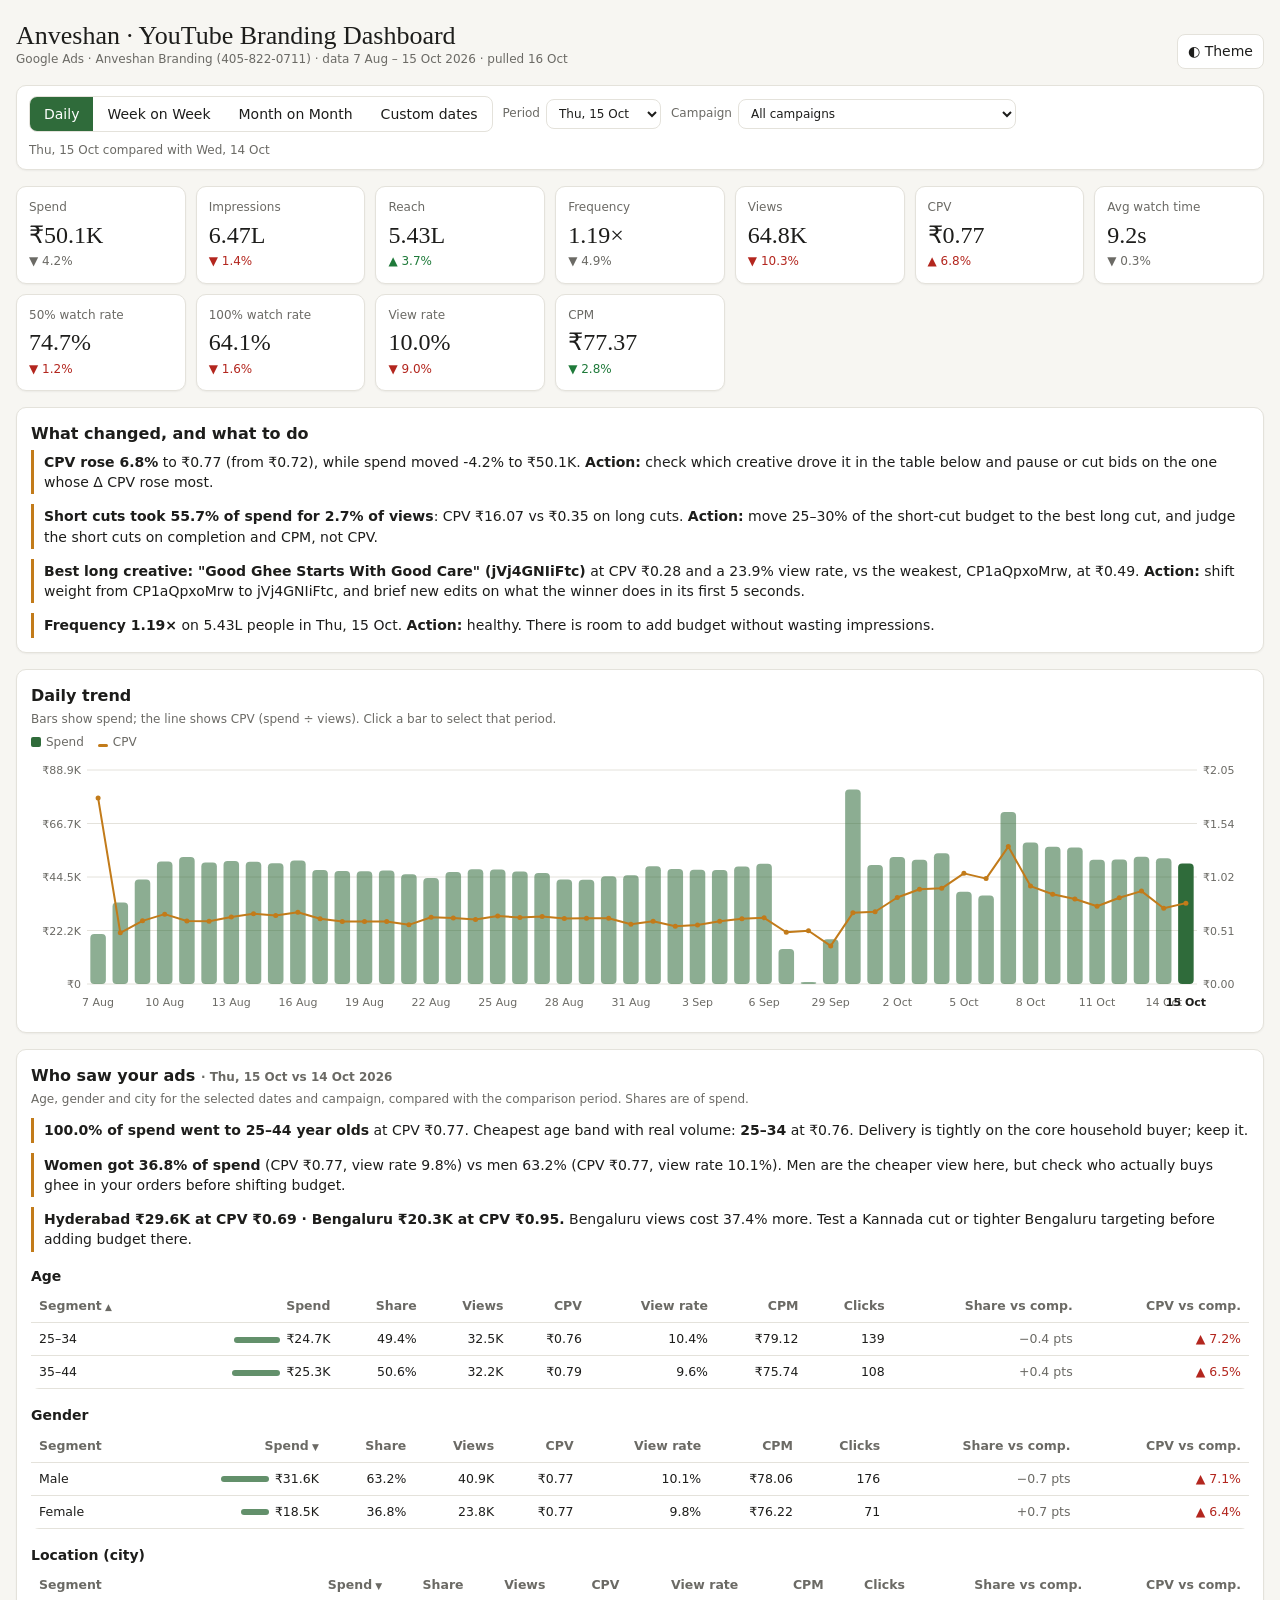
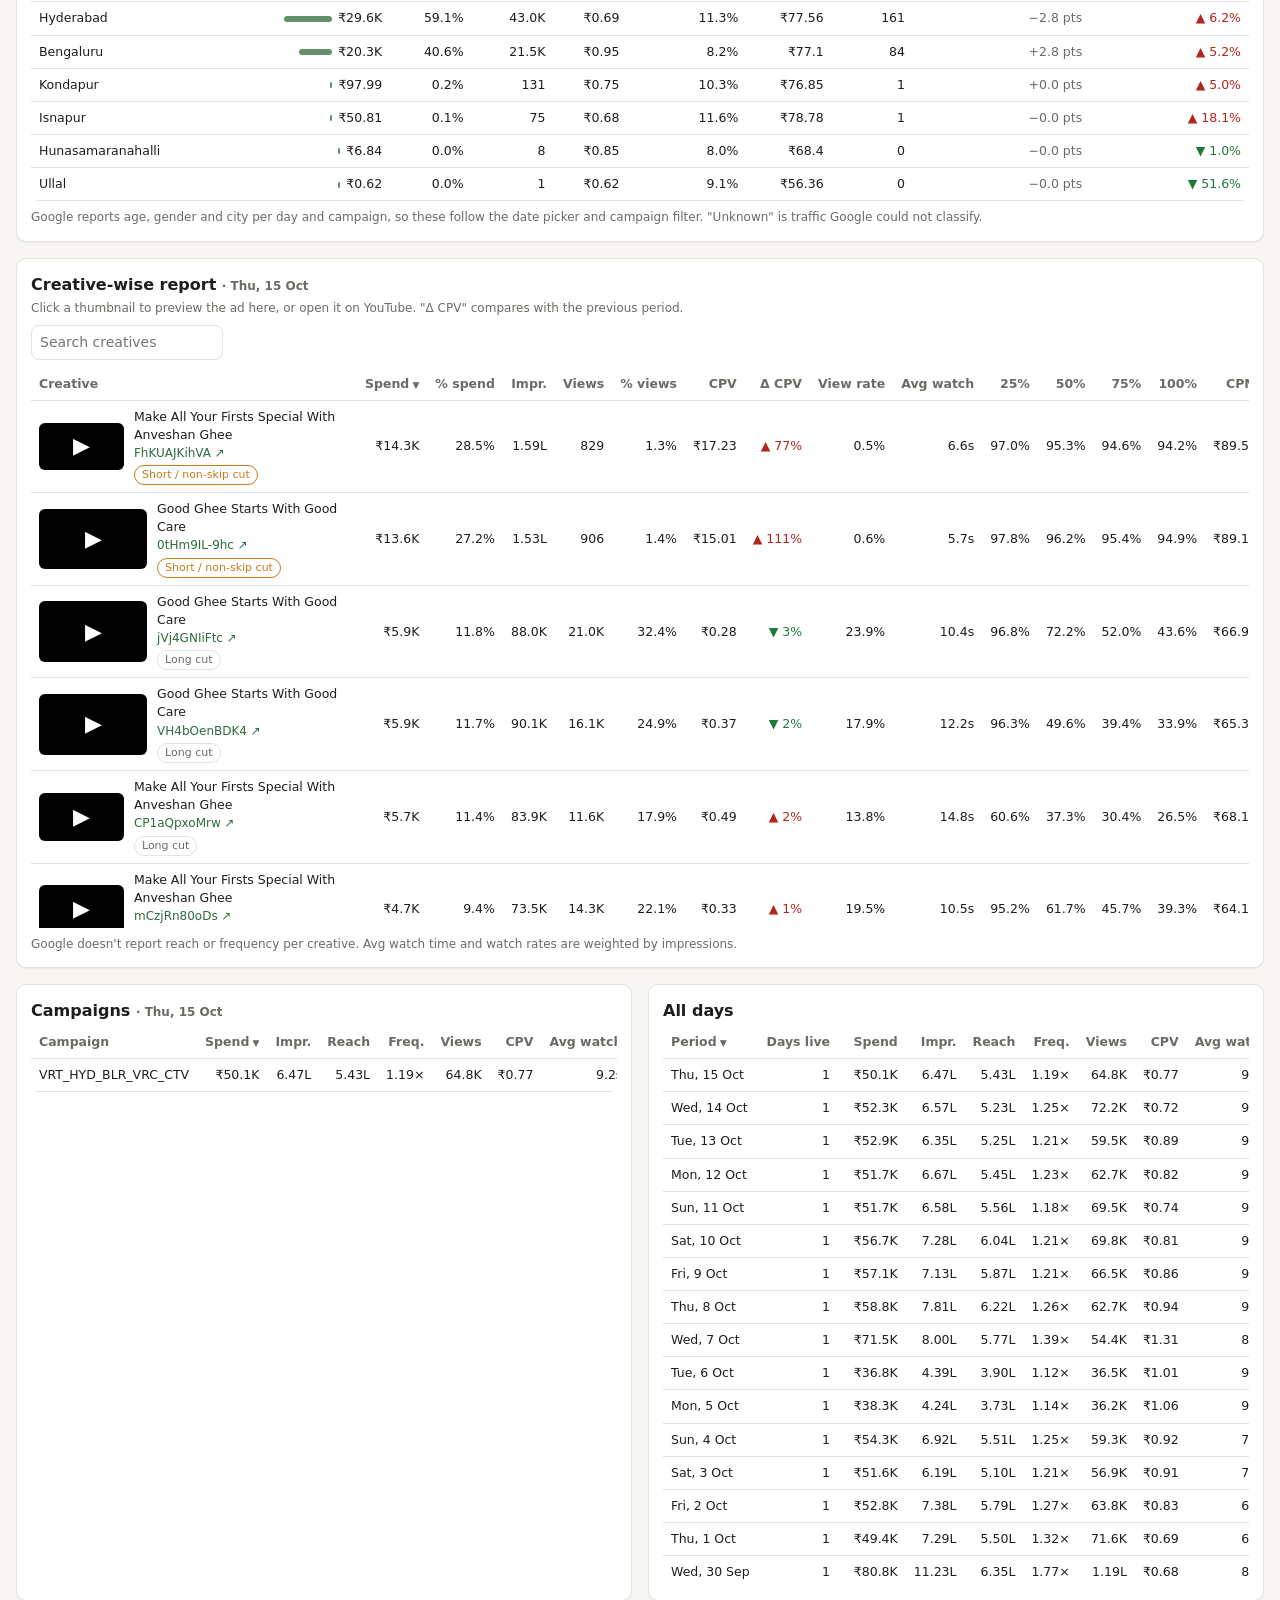
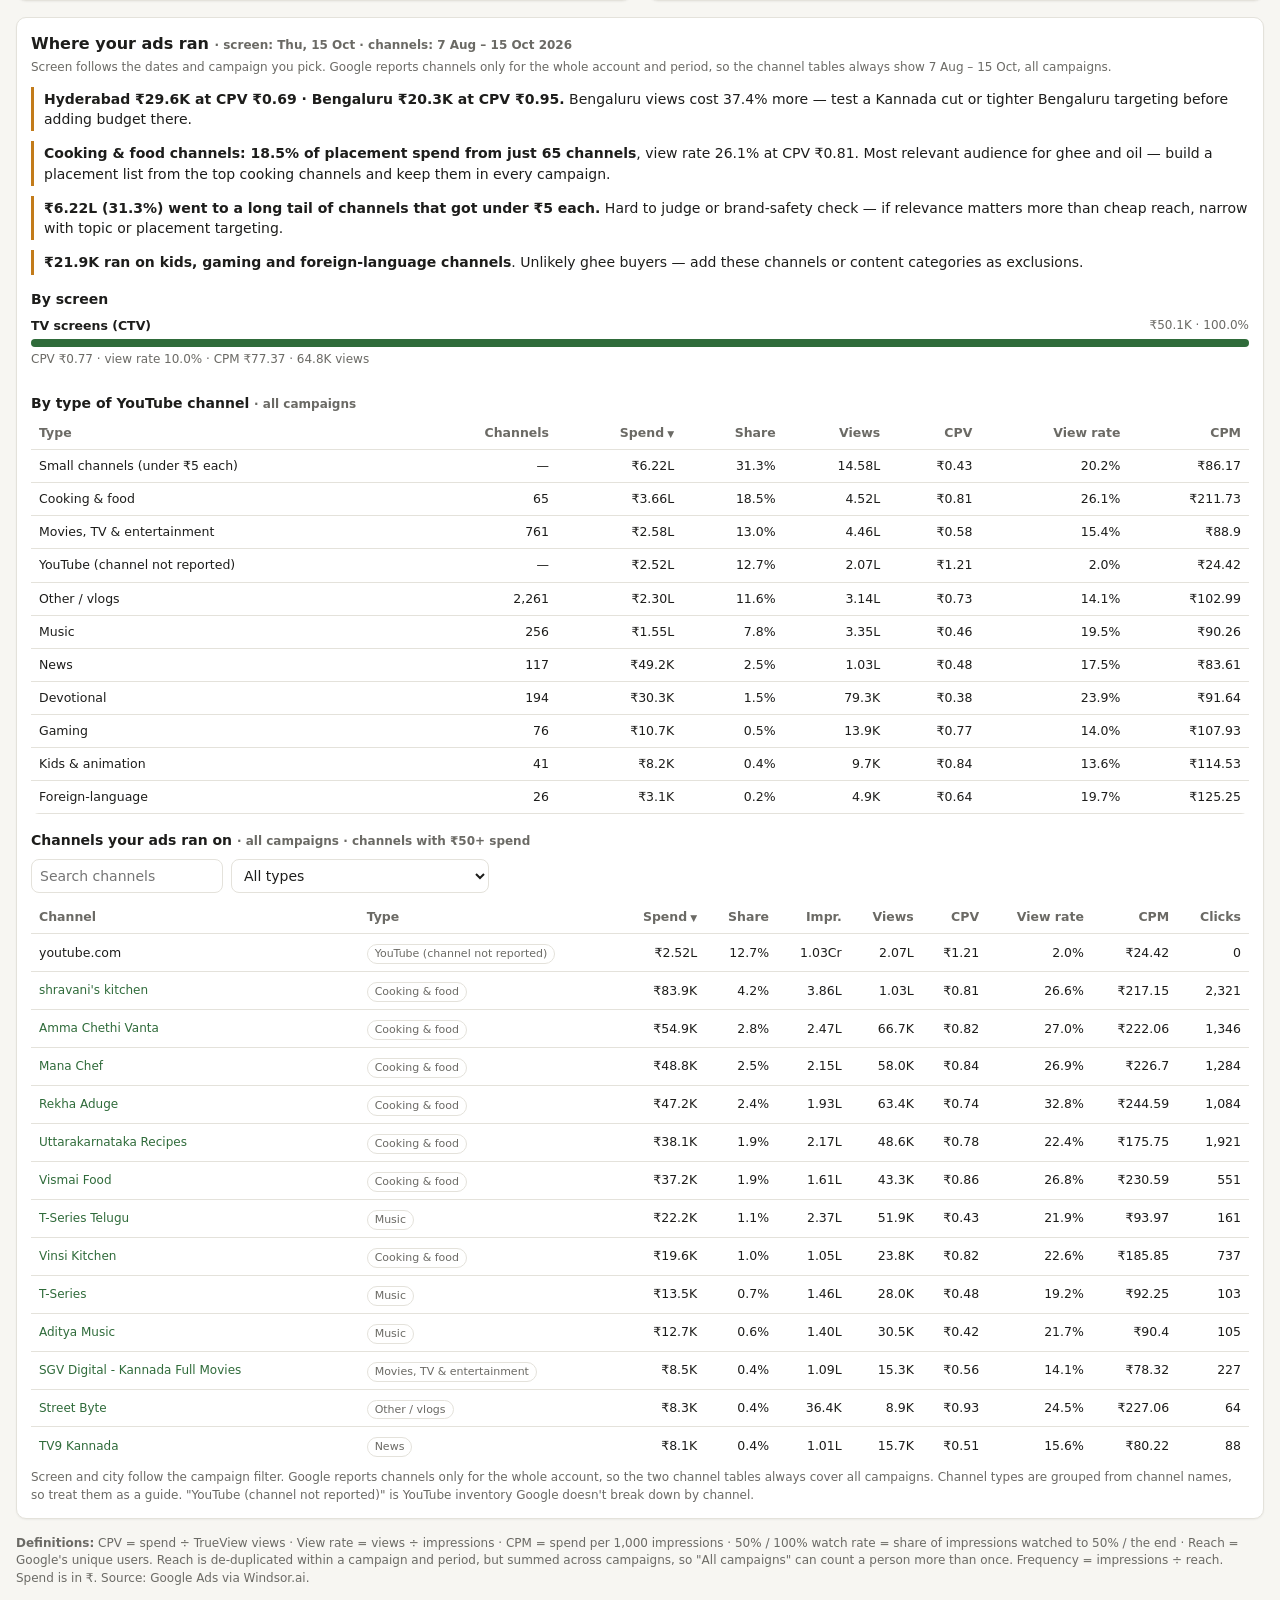
==== commit 685da9a5: "Brand dashboard: data refresh through 15 Oct 2026" ====
--- a/index.html
+++ b/index.html
@@ -179,7 +179,7 @@
 </div>
 
 <script>
-const D={"campaigns":["VRT_DEL_MUB_HYD_BLR_CHN_VRC_CTV","VRT_DEL_MUB_HYD_BLR_CHN_VVC_CTV","VRT_HYD_BLR_CTV","VRT_HYD_BLR_Line-up_VVC_1","VRT_HYD_BLR_Mobile","VRT_HYD_BLR_VRC_CTV"],"videos":[{"id":"VwvyH_UPc6k","title":"Everyday Ghee Ritual"},{"id":"tOLoTwaxIuU","title":"Inside Our Ghee Process"},{"id":"thVQbDH8gDY","title":"Ghee Making Masterclass"},{"id":"FhKUAJKihVA","title":"Make All Your Firsts Special With Anveshan Ghee"},{"id":"Xn2ckv92hKI","title":"Traditional Kerala Fried Rice"},{"id":"0tHm9IL-9hc","title":"Good Ghee Starts With Good Care"},{"id":"lkkV0WBshxs","title":"Secret To Great Mix Veg!"},{"id":"jVj4GNIiFtc","title":"Good Ghee Starts With Good Care"},{"id":"VH4bOenBDK4","title":"Good Ghee Starts With Good Care"},{"id":"CP1aQpxoMrw","title":"Make All Your Firsts Special With Anveshan Ghee"},{"id":"mCzjRn80oDs","title":"Make All Your Firsts Special With Anveshan Ghee"},{"id":"bjzNxbN9I64","title":"Anveshan A2 Desi Cow Ghee | Your Ultimate Daily Wellness Partner"}],"rows":[["2026-08-07",2,0,406.01,2129,590,16874,0.5549,0.4169,0.3624,0.3241,0],["2026-08-07",4,0,4371.57,23601,3257,13389,0.4696,0.256,0.1998,0.1691,41],["2026-08-07",3,0,0.5,6,1,0,0.5,0.1667,0.1667,0.1667,0],["2026-08-07",2,4,210.96,1094,121,27921,0.0904,0.059,0.0443,0.0332,0],["2026-08-07",4,4,3804.57,19902,1788,24151,0.065,0.0423,0.0336,0.0275,35],["2026-08-07",3,4,0.5,3,1,0,0.3333,0.3333,0.3333,0,0],["2026-08-07",2,6,142.9,742,44,2592,0.0263,0.0105,0.0105,0.0053,0],["2026-08-07",4,6,3163.56,16500,1414,29404,0.0505,0.036,0.0284,0.0238,33],["2026-08-07",3,6,0.5,1,1,0,0,0,0,0,1],["2026-08-07",2,1,313.45,1624,227,15228,0.241,0.161,0.1238,0.1057,0],["2026-08-07",4,1,4062.65,21248,1983,14279,0.2025,0.113,0.0842,0.0688,46],["2026-08-07",3,1,1,5,2,0,0.4,0.4,0.4,0.2,0],["2026-08-07",2,2,291.19,1509,223,24007,0.1505,0.0919,0.0596,0.0475,0],["2026-08-07",4,2,3975.06,20799,2001,20119,0.0992,0.0659,0.0481,0.0381,45],["2026-08-07",3,2,0.5,4,1,0,0,0,0,0,0],["2026-08-08",2,0,6072.55,78203,22732,17109,0.5623,0.4113,0.3566,0.3201,0],["2026-08-08",4,0,5866.81,101947,13328,13050,0.4747,0.2405,0.1773,0.143,135],["2026-08-08",3,0,47.77,207,63,15800,0.5577,0.3558,0.3029,0.2596,4],["2026-08-08",2,4,1296.67,22228,1503,19889,0.0654,0.0415,0.0297,0.0218,0],["2026-08-08",4,4,3356.67,62740,4957,19203,0.0444,0.0228,0.0151,0.0103,72],["2026-08-08",3,4,29.95,115,33,40436,0.1271,0.0763,0.0678,0.0508,0],["2026-08-08",2,6,696.27,17627,344,2800,0.0088,0.0022,0.0019,0.0008,0],["2026-08-08",4,6,1530.68,36452,2015,20658,0.028,0.0151,0.0106,0.0074,28],["2026-08-08",3,6,24.67,75,24,0,0.1467,0.12,0.0533,0.04,0],["2026-08-08",2,1,3103.61,43314,5075,14856,0.2243,0.144,0.1111,0.0909,0],["2026-08-08",4,1,4250.42,75607,6473,13782,0.1993,0.0988,0.065,0.0483,101],["2026-08-08",3,1,32.05,176,38,20525,0.3448,0.2011,0.1839,0.1379,2],["2026-08-08",2,2,3164.67,43144,5562,22988,0.1354,0.0854,0.0609,0.0442,0],["2026-08-08",4,2,4306.61,76559,6812,17295,0.0812,0.0427,0.0265,0.0187,91],["2026-08-08",3,2,44.46,193,55,34557,0.2154,0.1436,0.0974,0.0615,1],["2026-08-09",2,0,6197.87,84240,20682,15239,0.5048,0.3533,0.2997,0.2641,0],["2026-08-09",4,0,5850.39,100504,12444,12448,0.4537,0.2189,0.1575,0.1244,143],["2026-08-09",3,0,2678.34,9763,2634,15912,0.5691,0.3593,0.285,0.2428,52],["2026-08-09",2,4,1296.75,23685,998,9681,0.0299,0.017,0.0098,0.0072,0],["2026-08-09",4,4,3302.5,61528,4936,17769,0.038,0.0194,0.0129,0.009,87],["2026-08-09",3,4,1696.18,5656,1644,42892,0.1485,0.0869,0.0632,0.0458,48],["2026-08-09",2,6,1091.09,21897,488,2709,0.0057,0.0006,0.0006,0.0003,0],["2026-08-09",4,6,1231.21,30786,1767,18816,0.0228,0.0121,0.0084,0.0054,30],["2026-08-09",3,6,1181.93,3198,1154,64125,0.147,0.0817,0.0575,0.0416,27],["2026-08-09",2,1,2717.34,40480,3350,11234,0.1671,0.1024,0.0752,0.0583,0],["2026-08-09",4,1,4745.2,82735,6880,13030,0.1818,0.0868,0.0556,0.0405,128],["2026-08-09",3,1,2064.72,8189,1986,20416,0.3353,0.2199,0.1687,0.1398,54],["2026-08-09",2,2,3091.87,44414,4498,17993,0.1,0.0612,0.0421,0.0311,0],["2026-08-09",4,2,4187.48,74424,6405,16051,0.0712,0.0365,0.0228,0.0161,103],["2026-08-09",3,2,2105.02,8487,2027,30522,0.1866,0.1177,0.0856,0.0634,54],["2026-08-10",2,0,5465.33,86691,15862,12272,0.3988,0.279,0.2364,0.2084,0],["2026-08-10",4,0,7470.69,134867,15657,12521,0.4618,0.2204,0.156,0.1236,166],["2026-08-10",3,0,4517.13,21124,4767,14809,0.5453,0.3157,0.2417,0.2009,109],["2026-08-10",2,4,1781.73,38483,1244,5184,0.0171,0.0104,0.0048,0.0038,0],["2026-08-10",4,4,2509.1,58804,4198,20007,0.0484,0.0249,0.0171,0.0121,60],["2026-08-10",3,4,2881.66,13323,3110,35563,0.1143,0.0689,0.0501,0.0336,106],["2026-08-10",2,6,1698.21,37567,931,2705,0.0055,0.0004,0.0004,0.0002,0],["2026-08-10",4,6,1009.23,38369,1503,20550,0.0281,0.0144,0.0103,0.0069,19],["2026-08-10",3,6,1710.58,6657,1889,47139,0.1004,0.0552,0.0367,0.0245,56],["2026-08-10",2,1,2655.89,50027,2109,5373,0.0704,0.044,0.0333,0.0272,0],["2026-08-10",4,1,4699.35,90440,7001,13356,0.1886,0.0907,0.0597,0.0449,122],["2026-08-10",3,1,3950.94,20200,4164,18460,0.3027,0.1813,0.1351,0.1085,143],["2026-08-10",2,2,2864.69,52480,3222,10811,0.0588,0.0379,0.0262,0.0192,0],["2026-08-10",4,2,3659.78,75305,6269,17451,0.0806,0.0431,0.0274,0.0193,83],["2026-08-10",3,2,4007.5,19531,4225,27553,0.1628,0.101,0.0707,0.0533,111],["2026-08-11",2,0,6778.26,90845,22295,14741,0.4854,0.3451,0.296,0.2621,0],["2026-08-11",4,0,7936.09,133065,16958,12642,0.4651,0.2265,0.1624,0.1292,185],["2026-08-11",3,0,5034.71,27329,5649,14413,0.536,0.2979,0.2238,0.1831,103],["2026-08-11",2,4,1507.03,28810,1190,5971,0.0206,0.0131,0.0061,0.0044,0],["2026-08-11",4,4,2480.14,52456,4424,20880,0.0515,0.0266,0.0184,0.0127,64],["2026-08-11",3,4,2344.65,10764,2806,39206,0.1293,0.0782,0.0565,0.0399,71],["2026-08-11",2,6,1263.3,26024,863,2943,0.009,0.0006,0.0005,0.0004,0],["2026-08-11",4,6,669.54,27450,1231,22933,0.0368,0.0183,0.0117,0.0085,9],["2026-08-11",3,6,1591.6,6437,1910,50918,0.11,0.0644,0.0445,0.031,64],["2026-08-11",2,1,2172.76,36465,1989,6590,0.0918,0.0589,0.045,0.0356,0],["2026-08-11",4,1,4629.98,82338,7073,13474,0.1937,0.0931,0.0613,0.0447,122],["2026-08-11",3,1,5512.24,31282,6008,17817,0.2917,0.1689,0.1214,0.0955,211],["2026-08-11",2,2,2654.01,41164,3654,15041,0.0871,0.056,0.0391,0.0289,0],["2026-08-11",4,2,3637.52,67997,6535,18172,0.0869,0.0474,0.0303,0.022,85],["2026-08-11",3,2,4594.55,24349,5053,26916,0.1577,0.0989,0.0686,0.0489,130],["2026-08-12",2,0,6313.74,93786,19131,14974,0.4953,0.3514,0.2988,0.2633,0],["2026-08-12",4,0,8229.27,150722,18885,12656,0.4643,0.2266,0.1621,0.1293,187],["2026-08-12",3,0,5738.41,26680,6356,15254,0.559,0.33,0.2558,0.2129,122],["2026-08-12",2,4,1623.76,39758,1159,5895,0.0187,0.0126,0.0063,0.0048,0],["2026-08-12",4,4,2442.32,58741,4520,20961,0.0524,0.0271,0.0186,0.0138,59],["2026-08-12",3,4,1813.31,7121,2283,46331,0.1618,0.0962,0.0685,0.0458,43],["2026-08-12",2,6,1357.03,35651,879,3033,0.0093,0.0016,0.0013,0.0008,0],["2026-08-12",4,6,715.29,32626,1278,25745,0.0424,0.0231,0.0165,0.0108,15],["2026-08-12",3,6,1122.98,4003,1408,62399,0.1369,0.0841,0.0583,0.0432,31],["2026-08-12",2,1,2296.77,45858,1967,7325,0.1033,0.065,0.0504,0.0394,0],["2026-08-12",4,1,4180.98,84113,6602,13367,0.1901,0.0912,0.0605,0.045,103],["2026-08-12",3,1,4199.41,20759,4756,19892,0.3289,0.2044,0.1568,0.1253,123],["2026-08-12",2,2,2750.79,50805,3453,15680,0.0904,0.0579,0.0391,0.0288,0],["2026-08-12",4,2,3775.45,77897,6884,17652,0.0828,0.0447,0.0285,0.0206,121],["2026-08-12",3,2,3965.47,19563,4488,28964,0.1742,0.1091,0.075,0.0551,119],["2026-08-13",2,0,6109.78,71694,18396,15129,0.4984,0.3614,0.3095,0.2756,0],["2026-08-13",4,0,8180.27,135388,16227,12441,0.4584,0.2192,0.1548,0.1222,162],["2026-08-13",3,0,4377.02,18189,5030,16257,0.5859,0.3702,0.2954,0.2494,87],["2026-08-13",2,4,1501.14,22582,960,6621,0.0197,0.0128,0.0068,0.0045,0],["2026-08-13",4,4,2303.76,51088,3960,21210,0.0528,0.0291,0.0195,0.0136,58],["2026-08-13",3,4,2034.73,7324,2446,48878,0.1739,0.1034,0.0752,0.0527,52],["2026-08-13",2,6,1278.21,20274,633,2950,0.0076,0.0008,0.0006,0.0004,0],["2026-08-13",4,6,677.9,26289,1204,26402,0.0444,0.0244,0.0167,0.012,6],["2026-08-13",3,6,1199.78,3950,1429,64566,0.1421,0.0848,0.0628,0.0475,43],["2026-08-13",2,1,2537.32,33182,2418,8841,0.1279,0.0831,0.0637,0.0523,0],["2026-08-13",4,1,3999.34,72959,5784,13314,0.1902,0.09,0.0586,0.0437,93],["2026-08-13",3,1,5121.4,25122,5745,19866,0.3322,0.2034,0.1525,0.122,190],["2026-08-13",2,2,2971.06,37075,3708,16177,0.0931,0.0582,0.0391,0.0286,0],["2026-08-13",4,2,4184.19,76188,6583,16932,0.0774,0.0404,0.0253,0.0178,107],["2026-08-13",3,2,4663.72,20193,5215,32724,0.1999,0.1316,0.0944,0.0693,135],["2026-08-14",2,0,5665.34,75763,16712,14205,0.4635,0.3346,0.2893,0.2577,0],["2026-08-14",4,0,6922.71,119479,13994,12450,0.4534,0.2205,0.1572,0.1246,123],["2026-08-14",3,0,5722.13,26288,6377,15382,0.5599,0.3336,0.2598,0.2156,108],["2026-08-14",2,4,1830.45,32152,1193,6580,0.0196,0.0119,0.0062,0.0046,0],["2026-08-14",4,4,3332.64,67378,4968,18712,0.0428,0.0215,0.0141,0.0098,86],["2026-08-14",3,4,1806.22,6153,2166,54034,0.1976,0.1225,0.0886,0.0645,49],["2026-08-14",2,6,1470.4,28420,753,2884,0.0073,0.0004,0.0002,0.0001,0],["2026-08-14",4,6,873.71,31708,1261,23218,0.0353,0.0198,0.0136,0.0089,17],["2026-08-14",3,6,1096.71,3530,1316,66997,0.1543,0.0882,0.0627,0.0461,24],["2026-08-14",2,1,2555.25,39359,2140,7414,0.106,0.0665,0.0515,0.0416,0],["2026-08-14",4,1,4781.6,87533,6370,12809,0.1773,0.0823,0.053,0.0389,112],["2026-08-14",3,1,4899.37,24151,5480,19672,0.3257,0.2018,0.1493,0.1205,186],["2026-08-14",2,2,2940.21,43730,3561,15094,0.0871,0.0567,0.0391,0.029,0],["2026-08-14",4,2,3442.48,66961,5387,16903,0.0778,0.0404,0.0255,0.018,70],["2026-08-14",3,2,3402.32,14743,3918,32734,0.2055,0.13,0.0913,0.0685,96],["2026-08-15",2,0,6014.67,86830,20268,14142,0.458,0.333,0.287,0.2562,0],["2026-08-15",4,0,7567.37,124840,13644,12111,0.4434,0.2067,0.1445,0.1129,166],["2026-08-15",3,0,5420.9,27738,6183,14897,0.5502,0.3168,0.2402,0.197,122],["2026-08-15",2,4,1483.09,30309,922,4450,0.0127,0.0081,0.0029,0.0021,0],["2026-08-15",4,4,2735.22,56035,3805,18030,0.0394,0.0194,0.0132,0.0092,66],["2026-08-15",3,4,1683.55,5857,2111,53353,0.196,0.1169,0.084,0.064,50],["2026-08-15",2,6,1340.88,28671,730,2692,0.0054,0.0004,0.0004,0.0002,0],["2026-08-15",4,6,637.5,26999,981,22813,0.036,0.0195,0.0141,0.0098,14],["2026-08-15",3,6,1028.0,3164,1272,70276,0.1595,0.0929,0.0676,0.0475,25],["2026-08-15",2,1,2654.13,44973,2528,7342,0.1023,0.0609,0.0447,0.0353,0],["2026-08-15",4,1,4135.95,74772,5243,12631,0.1749,0.0796,0.0502,0.0355,101],["2026-08-15",3,1,4922.41,26287,5605,19117,0.3188,0.191,0.1394,0.1099,171],["2026-08-15",2,2,2998.91,48115,3653,12942,0.0689,0.0429,0.0284,0.0211,0],["2026-08-15",4,2,4280.66,76878,5934,15734,0.0676,0.0337,0.021,0.0146,114],["2026-08-15",3,2,3305.83,13847,3861,33987,0.2146,0.1352,0.0961,0.0706,91],["2026-08-16",2,0,6303.39,88555,18851,13920,0.4603,0.317,0.2681,0.2354,0],["2026-08-16",4,0,7653.13,118535,13186,12049,0.4423,0.2046,0.1428,0.1116,171],["2026-08-16",3,0,5023.44,23498,5760,15456,0.5654,0.3403,0.2639,0.2213,89],["2026-08-16",2,4,1404.96,29183,825,4191,0.0121,0.0077,0.0029,0.0021,0],["2026-08-16",4,4,2404.9,46653,3319,18602,0.0424,0.022,0.0147,0.0104,51],["2026-08-16",3,4,1936.62,5947,2387,60044,0.2246,0.1363,0.1012,0.0697,46],["2026-08-16",2,6,1333.47,28452,728,2811,0.0067,0.0002,0.0002,0.0001,0],["2026-08-16",4,6,619.55,23032,931,21030,0.0297,0.0164,0.0103,0.0075,13],["2026-08-16",3,6,1972.74,7000,2367,56131,0.1248,0.0687,0.0444,0.0294,73],["2026-08-16",2,1,2436.25,41565,2110,7128,0.098,0.058,0.0432,0.034,0],["2026-08-16",4,1,4358.47,71819,5250,12607,0.1749,0.0789,0.0501,0.0366,98],["2026-08-16",3,1,3884.83,17085,4447,21429,0.3595,0.2337,0.1807,0.1448,106],["2026-08-16",2,2,2902.71,46505,3447,13402,0.0721,0.0442,0.0301,0.0222,0],["2026-08-16",4,2,4320.44,71726,5742,15471,0.0661,0.0332,0.02,0.014,117],["2026-08-16",3,2,4782.14,22069,5494,30967,0.1917,0.1208,0.0838,0.0601,133],["2026-08-17",2,0,5766.99,79875,19444,14580,0.4767,0.3505,0.3051,0.2736,0],["2026-08-17",4,0,7317.01,120801,14375,12447,0.4578,0.2206,0.155,0.1227,104],["2026-08-17",3,0,4995.74,25924,6001,15051,0.5542,0.3207,0.2479,0.2057,124],["2026-08-17",2,4,1614.28,29661,1078,4503,0.0156,0.0102,0.003,0.0022,0],["2026-08-17",4,4,2740.94,55334,4030,18400,0.0403,0.0208,0.0141,0.009,71],["2026-08-17",3,4,1438.33,4534,1819,59316,0.2098,0.132,0.102,0.076,35],["2026-08-17",2,6,1543.34,29088,935,3008,0.008,0.0007,0.0004,0.0002,0],["2026-08-17",4,6,705.61,26210,1060,21414,0.0315,0.0165,0.0105,0.0071,17],["2026-08-17",3,6,810.15,2427,1031,74105,0.1718,0.1039,0.0687,0.0474,21],["2026-08-17",2,1,2587.54,40682,2362,7289,0.1017,0.0631,0.0485,0.0387,0],["2026-08-17",4,1,4203.99,75215,5801,13084,0.1833,0.0868,0.0565,0.0408,111],["2026-08-17",3,1,3633.52,18663,4322,19840,0.3289,0.2065,0.1546,0.1238,129],["2026-08-17",2,2,2975.51,44947,3754,13838,0.0788,0.0491,0.0333,0.024,0],["2026-08-17",4,2,4388.86,77547,6536,16221,0.072,0.0364,0.0226,0.0158,121],["2026-08-17",3,2,2624.77,10958,3228,35732,0.2305,0.1454,0.1055,0.0791,81],["2026-08-18",2,0,6010.58,77048,19911,15052,0.4928,0.3623,0.3146,0.2818,0],["2026-08-18",4,0,7293.32,124578,15098,12526,0.4615,0.2232,0.1577,0.1251,144],["2026-08-18",3,0,3636.97,17015,4678,16185,0.5845,0.3652,0.2913,0.2506,64],["2026-08-18",2,4,1418.53,25241,950,5039,0.0163,0.0099,0.0041,0.0032,0],["2026-08-18",4,4,2848.9,59343,4195,18397,0.0414,0.021,0.0136,0.0099,67],["2026-08-18",3,4,1671.79,6529,2378,53754,0.1952,0.1187,0.086,0.063,46],["2026-08-18",2,6,1302.11,24202,755,2915,0.0098,0.0007,0.0007,0.0004,0],["2026-08-18",4,6,677.07,27114,999,21960,0.0316,0.0171,0.0118,0.0074,12],["2026-08-18",3,6,707.42,2451,1014,77862,0.1816,0.1115,0.0766,0.0543,19],["2026-08-18",2,1,2605.08,37834,2789,8948,0.1317,0.0845,0.0644,0.0516,0],["2026-08-18",4,1,4356.84,79455,6292,13124,0.1863,0.0879,0.0563,0.0404,103],["2026-08-18",3,1,3515.53,17310,4385,21143,0.3546,0.2299,0.174,0.1403,92],["2026-08-18",2,2,2990.89,41014,3971,16255,0.0944,0.0608,0.042,0.0302,0],["2026-08-18",4,2,4179.4,76903,6222,15965,0.0695,0.035,0.0211,0.0145,111],["2026-08-18",3,2,3680.0,18495,4683,31702,0.1975,0.1232,0.0883,0.0649,113],["2026-08-19",2,0,5577.29,73456,18341,14609,0.4791,0.3513,0.3041,0.2721,0],["2026-08-19",4,0,7241.28,127330,15523,12610,0.4633,0.2278,0.1617,0.1279,149],["2026-08-19",3,0,4142.63,19631,5386,16280,0.5853,0.3713,0.2947,0.2484,75],["2026-08-19",2,4,1481.12,25957,940,4050,0.0129,0.0077,0.0022,0.0013,0],["2026-08-19",4,4,2579.18,59528,3947,18955,0.0432,0.0222,0.0151,0.0107,59],["2026-08-19",3,4,1303.42,4776,1917,58640,0.2144,0.1325,0.0966,0.072,29],["2026-08-19",2,6,1362.41,24841,840,2999,0.0085,0.0008,0.0007,0.0004,0],["2026-08-19",4,6,640.02,28893,1020,23530,0.0364,0.0213,0.0142,0.0093,6],["2026-08-19",3,6,685.31,2433,1020,75212,0.1736,0.1019,0.0757,0.0503,23],["2026-08-19",2,1,2796.29,40829,2722,7816,0.1107,0.0715,0.0528,0.0422,0],["2026-08-19",4,1,4307.78,83422,6286,13176,0.1874,0.0888,0.057,0.0409,104],["2026-08-19",3,1,3362.73,16111,4234,21611,0.3628,0.2389,0.1815,0.1506,114],["2026-08-19",2,2,3249.81,45255,4276,15204,0.0868,0.0554,0.038,0.0273,0],["2026-08-19",4,2,4588.79,87138,7347,16537,0.0746,0.0387,0.0233,0.0165,133],["2026-08-19",3,2,3507.03,17471,4637,32816,0.2036,0.1308,0.0916,0.0697,127],["2026-08-20",2,0,5757.7,75333,18863,14571,0.474,0.3526,0.3078,0.2774,0],["2026-08-20",4,0,7605.05,130825,15986,12534,0.4616,0.2247,0.1596,0.1266,162],["2026-08-20",3,0,5039.14,25783,6430,15455,0.5553,0.3402,0.2643,0.2238,109],["2026-08-20",2,4,1529.22,26956,907,4331,0.0151,0.0092,0.0029,0.0021,0],["2026-08-20",4,4,2292.27,51379,3615,18716,0.0417,0.0205,0.014,0.0097,57],["2026-08-20",3,4,1492.09,5863,2285,58944,0.2206,0.1347,0.0973,0.0688,44],["2026-08-20",2,6,1479.93,26935,836,2952,0.0075,0.0004,0.0004,0.0002,0],["2026-08-20",4,6,560.56,27466,942,26099,0.0446,0.0245,0.0157,0.0108,11],["2026-08-20",3,6,661.65,2384,1033,78071,0.1862,0.1107,0.0767,0.0527,23],["2026-08-20",2,1,2623.89,38826,2373,7437,0.1061,0.067,0.052,0.0418,0],["2026-08-20",4,1,4405.14,81615,6311,13039,0.1855,0.0869,0.0551,0.0404,99],["2026-08-20",3,1,3086.34,14282,3828,21833,0.3625,0.2459,0.1902,0.1546,78],["2026-08-20",2,2,3119.77,43755,4030,15397,0.0889,0.0574,0.0399,0.03,0],["2026-08-20",4,2,4493.23,83268,7232,16602,0.0751,0.0388,0.0238,0.0165,113],["2026-08-20",3,2,3029.55,15986,4256,32988,0.2052,0.1321,0.0955,0.0717,105],["2026-08-21",2,0,6131.84,87725,21983,15057,0.4863,0.364,0.3198,0.2898,0],["2026-08-21",4,0,8290.91,132043,16962,12546,0.457,0.2249,0.1641,0.1326,180],["2026-08-21",3,0,4430.62,23328,6082,15788,0.5648,0.3534,0.2785,0.2367,110],["2026-08-21",2,4,1429.45,32352,858,4508,0.0129,0.009,0.0043,0.0037,0],["2026-08-21",4,4,2456.99,50624,3828,20194,0.0497,0.0262,0.0174,0.0121,76],["2026-08-21",3,4,1426.17,5001,2244,67441,0.2547,0.1559,0.1143,0.0815,32],["2026-08-21",3,11,346.16,1971,585,18077,0.5063,0.3514,0.2805,0.2328,19],["2026-08-21",2,6,1328.74,31365,745,2773,0.0065,0.0009,0.0009,0.0005,0],["2026-08-21",4,6,587.17,25329,987,28668,0.0524,0.0296,0.0177,0.0127,10],["2026-08-21",3,6,720.74,2460,1142,85899,0.205,0.123,0.0832,0.0609,23],["2026-08-21",2,1,2474.88,44157,2337,7351,0.1036,0.065,0.0497,0.0401,0],["2026-08-21",4,1,4052.19,71698,5805,13307,0.1883,0.0938,0.0612,0.0455,115],["2026-08-21",3,1,2312.43,10165,3044,23654,0.3964,0.2755,0.2189,0.183,53],["2026-08-21",2,2,3129.37,50745,4193,14991,0.0851,0.0521,0.0366,0.0278,0],["2026-08-21",4,2,3970.02,70463,6142,17048,0.079,0.0417,0.0269,0.0192,86],["2026-08-21",3,2,2517.71,12684,3666,35012,0.2228,0.1407,0.1028,0.0779,79],["2026-08-22",2,0,5810.46,75521,17767,14365,0.4695,0.3394,0.2927,0.2619,0],["2026-08-22",4,0,8168.91,138104,15061,12099,0.4475,0.2079,0.1445,0.1132,174],["2026-08-22",3,0,2883.98,16980,3640,14627,0.5387,0.305,0.2313,0.1913,69],["2026-08-22",2,4,1522.95,26749,846,3629,0.0106,0.0065,0.0016,0.0013,0],["2026-08-22",4,4,2411.44,54965,3342,17763,0.0376,0.0196,0.0131,0.0091,53],["2026-08-22",3,4,1291.43,4768,1751,55452,0.1954,0.1255,0.0924,0.0657,39],["2026-08-22",3,11,635.35,2944,912,18437,0.5212,0.3635,0.2906,0.2463,16],["2026-08-22",2,6,1418.39,25857,766,2882,0.0074,0.0004,0.0004,0.0003,0],["2026-08-22",4,6,586.12,28450,818,21567,0.0333,0.0151,0.0114,0.0069,6],["2026-08-22",3,6,535.06,1934,735,63207,0.1417,0.0806,0.0534,0.039,18],["2026-08-22",2,1,2598.96,38893,2189,7647,0.1061,0.0665,0.05,0.0398,0],["2026-08-22",4,1,4214.1,79404,5730,12868,0.18,0.084,0.0535,0.0392,114],["2026-08-22",3,1,2198.82,11258,2659,20218,0.3322,0.2133,0.1662,0.1334,57],["2026-08-22",2,2,3155.11,43578,3662,14346,0.0795,0.0487,0.0327,0.0242,0],["2026-08-22",4,2,3977.46,76444,5811,16125,0.0703,0.0367,0.0231,0.0157,83],["2026-08-22",3,2,2670.28,14060,3411,30431,0.1839,0.1182,0.0824,0.0623,81],["2026-08-23",2,0,5831.24,84009,19876,14894,0.4902,0.3546,0.3062,0.273,0],["2026-08-23",4,0,7984.57,134376,14227,11897,0.437,0.2004,0.1387,0.1076,209],["2026-08-23",3,0,3290.05,17630,4098,14978,0.5444,0.3195,0.2491,0.2084,63],["2026-08-23",2,4,1456.88,30457,782,3785,0.0108,0.0067,0.0025,0.0017,0],["2026-08-23",4,4,2606.11,56070,3462,17081,0.0352,0.018,0.0123,0.0089,59],["2026-08-23",3,4,2442.01,9395,3286,51908,0.1871,0.1133,0.0809,0.0575,76],["2026-08-23",3,11,804.02,3408,1124,19188,0.5386,0.389,0.3142,0.2592,21],["2026-08-23",2,6,1390.66,29964,772,2826,0.0067,0.001,0.0009,0.0006,0],["2026-08-23",4,6,659.63,27944,955,20168,0.0304,0.0155,0.0109,0.0079,9],["2026-08-23",3,6,868.16,2862,1166,69729,0.1623,0.0899,0.0637,0.0456,30],["2026-08-23",2,1,2670.37,44506,2625,8510,0.1213,0.0728,0.0547,0.0432,0],["2026-08-23",4,1,4083.32,75573,5198,12442,0.1709,0.077,0.0487,0.035,125],["2026-08-23",3,1,3447.83,18922,4269,19611,0.3185,0.2006,0.1546,0.1238,129],["2026-08-23",2,2,3147.47,49071,3814,14381,0.0796,0.0472,0.0323,0.0232,0],["2026-08-23",4,2,4023.01,75455,5642,15370,0.0646,0.0323,0.0201,0.0138,120],["2026-08-23",3,2,1807.67,7956,2381,36260,0.2326,0.1516,0.1087,0.0812,44],["2026-08-24",2,0,6254.35,74094,21423,15704,0.5165,0.3816,0.333,0.2997,0],["2026-08-24",4,0,7853.76,125892,14813,12430,0.4567,0.2206,0.1562,0.1244,149],["2026-08-24",3,0,5077.33,29235,6166,14459,0.5278,0.2977,0.2276,0.186,112],["2026-08-24",2,4,1414.05,20475,843,5115,0.0172,0.0116,0.0052,0.0042,0],["2026-08-24",4,4,2586.9,52976,3579,18643,0.0435,0.0224,0.0146,0.0104,55],["2026-08-24",3,4,1518.73,6083,2125,51632,0.1822,0.1115,0.0821,0.0578,43],["2026-08-24",3,11,803.97,4134,1174,17689,0.4951,0.341,0.2696,0.2214,19],["2026-08-24",2,6,1302.39,19182,739,3124,0.0095,0.0005,0.0005,0.0002,0],["2026-08-24",4,6,787.26,28499,1130,22956,0.0338,0.0194,0.0127,0.0087,15],["2026-08-24",3,6,725.73,2623,996,63920,0.1528,0.0789,0.053,0.0381,30],["2026-08-24",2,1,2721.83,33514,2709,9035,0.1306,0.083,0.0637,0.0512,0],["2026-08-24",4,1,4206.14,74043,5329,12868,0.1795,0.0839,0.0538,0.039,87],["2026-08-24",3,1,3049.26,16344,3525,19304,0.3144,0.1957,0.1466,0.1204,79],["2026-08-24",2,2,2795.53,33658,3614,16521,0.0974,0.0618,0.0419,0.031,0],["2026-08-24",4,2,3924.19,69669,5505,16326,0.0715,0.0373,0.0239,0.0168,84],["2026-08-24",3,2,2635.38,13709,3491,31348,0.1917,0.1211,0.0859,0.0645,86],["2026-08-25",2,0,5433.94,87207,17274,14372,0.4698,0.3451,0.3002,0.2693,0],["2026-08-25",4,0,7789.15,127325,14894,12463,0.4595,0.221,0.156,0.123,161],["2026-08-25",3,0,3824.5,20985,4680,14791,0.5403,0.3131,0.2394,0.1988,98],["2026-08-25",2,4,1588.85,41011,956,3714,0.0113,0.0068,0.0024,0.0019,0],["2026-08-25",4,4,2323.8,50551,3231,18506,0.0412,0.0206,0.0145,0.0103,55],["2026-08-25",3,4,1780.35,6744,2402,53874,0.1894,0.1195,0.0886,0.0658,53],["2026-08-25",3,11,809.78,3613,1124,18538,0.5228,0.3643,0.2956,0.2517,17],["2026-08-25",2,6,1662.19,43060,927,2870,0.0076,0.0008,0.0008,0.0004,0],["2026-08-25",4,6,748.81,30720,1051,20907,0.0269,0.0138,0.0094,0.0068,11],["2026-08-25",3,6,777.73,2787,1034,64189,0.145,0.0834,0.0598,0.0415,18],["2026-08-25",2,1,2720.56,54596,2327,7527,0.1057,0.0656,0.0489,0.0389,0],["2026-08-25",4,1,4203.65,75001,5336,12815,0.1801,0.0819,0.0507,0.037,107],["2026-08-25",3,1,3414.4,19283,4168,19054,0.3071,0.1913,0.1444,0.117,127],["2026-08-25",2,2,3091.97,59006,3624,14231,0.0821,0.0526,0.0358,0.0263,1],["2026-08-25",4,2,4293.13,77119,6073,16181,0.0704,0.0364,0.0226,0.0158,92],["2026-08-25",3,2,3127.53,14742,4098,33568,0.2117,0.135,0.0949,0.0685,98],["2026-08-26",2,0,6124.73,76723,19830,14732,0.4847,0.3515,0.3023,0.2716,0],["2026-08-26",4,0,7587.5,123057,13829,12149,0.4478,0.2091,0.1465,0.1147,160],["2026-08-26",3,0,3488.25,21467,4392,14239,0.5272,0.2882,0.2196,0.179,107],["2026-08-26",2,4,1398.04,24283,799,3867,0.0122,0.0077,0.0026,0.0017,0],["2026-08-26",4,4,2231.08,48055,2920,17331,0.0358,0.0188,0.012,0.0081,60],["2026-08-26",3,4,1965.43,7140,2577,53576,0.1913,0.1186,0.0876,0.0624,44],["2026-08-26",3,11,1020.39,4397,1344,18409,0.5234,0.3582,0.2888,0.2373,22],["2026-08-26",2,6,1332.26,23301,712,2707,0.0061,0.0004,0.0002,0.0001,0],["2026-08-26",4,6,717.48,27430,976,20011,0.0291,0.0144,0.0089,0.0066,17],["2026-08-26",3,6,703.5,2313,896,70883,0.1692,0.0955,0.0656,0.0458,23],["2026-08-26",2,1,2705.32,39813,2618,8194,0.1162,0.0724,0.0534,0.042,0],["2026-08-26",4,1,4341.16,75840,5643,12762,0.179,0.082,0.0515,0.0368,102],["2026-08-26",3,1,3146.17,19032,3971,18724,0.3036,0.1856,0.1383,0.1116,110],["2026-08-26",2,2,2952.23,40234,3429,13368,0.0744,0.0448,0.0306,0.0231,0],["2026-08-26",4,2,4481.32,78116,6109,15586,0.0673,0.0335,0.0204,0.0144,91],["2026-08-26",3,2,2518.25,11571,3270,34459,0.2163,0.1407,0.1019,0.0773,78],["2026-08-27",2,0,5598.15,72088,18279,14504,0.4701,0.3514,0.3083,0.2791,0],["2026-08-27",4,0,7673.15,126748,14561,12354,0.4546,0.2162,0.1536,0.1207,138],["2026-08-27",3,0,4034.97,21965,5107,15081,0.5518,0.3224,0.2491,0.207,91],["2026-08-27",2,4,1587.16,26859,877,3873,0.0115,0.0074,0.002,0.0016,0],["2026-08-27",4,4,2277.68,51535,3148,18106,0.04,0.0188,0.0124,0.0088,60],["2026-08-27",3,4,1523.36,4886,1937,57997,0.2113,0.13,0.0912,0.0681,35],["2026-08-27",3,11,960.06,3857,1229,18903,0.5337,0.3748,0.3033,0.2512,17],["2026-08-27",2,6,1528.53,26392,766,2703,0.0059,0.0002,0.0001,0,0],["2026-08-27",4,6,733.71,29472,1003,22641,0.0328,0.0185,0.0141,0.0092,9],["2026-08-27",3,6,734.09,2270,914,67248,0.1516,0.0876,0.0596,0.0429,23],["2026-08-27",2,1,2826.42,39558,2471,7692,0.1076,0.0684,0.0511,0.041,0],["2026-08-27",4,1,4231.13,76442,5403,12850,0.181,0.0833,0.0523,0.0381,82],["2026-08-27",3,1,2898.76,16347,3615,19539,0.3207,0.1993,0.1501,0.1236,93],["2026-08-27",2,2,2970.44,41005,3309,13446,0.0762,0.0484,0.0328,0.0248,0],["2026-08-27",4,2,4442.97,79226,6043,15491,0.066,0.0313,0.0195,0.0134,80],["2026-08-27",3,2,2135.52,8526,2734,38715,0.2511,0.1662,0.1188,0.0931,53],["2026-08-28",2,0,5702.32,90081,18877,13966,0.4507,0.3318,0.2908,0.2623,0],["2026-08-28",4,0,7959.12,136720,14995,12299,0.45,0.2153,0.1507,0.1183,188],["2026-08-28",3,0,3086.74,15994,3849,15408,0.5597,0.3339,0.2596,0.2165,63],["2026-08-28",2,4,1454.98,39925,983,4143,0.0123,0.0084,0.0044,0.0034,0],["2026-08-28",4,4,2255.57,56753,3056,17675,0.0386,0.019,0.0127,0.0092,62],["2026-08-28",3,4,1039.31,3176,1358,65698,0.246,0.1593,0.1137,0.0807,21],["2026-08-28",3,11,827.18,3022,1120,20522,0.575,0.425,0.3536,0.2932,15],["2026-08-28",2,6,1441.93,40228,867,2624,0.0058,0.0011,0.0009,0.0006,0],["2026-08-28",4,6,692.04,34975,937,20069,0.03,0.0161,0.0107,0.007,12],["2026-08-28",3,6,653.54,1822,824,76999,0.1809,0.1021,0.0713,0.0502,12],["2026-08-28",2,1,2741.32,55032,2679,7297,0.1016,0.0625,0.0458,0.0355,0],["2026-08-28",4,1,4050.28,79473,5016,12676,0.1765,0.0789,0.0509,0.0366,91],["2026-08-28",3,1,2401.18,12045,2947,20507,0.3382,0.2205,0.1662,0.1352,77],["2026-08-28",2,2,2965.85,57087,3398,11944,0.0642,0.0398,0.0263,0.0195,0],["2026-08-28",4,2,4351.63,85086,6134,15732,0.068,0.0337,0.0206,0.0144,113],["2026-08-28",3,2,1818.22,6790,2394,41447,0.2781,0.1785,0.128,0.0911,41],["2026-08-29",2,0,6598.06,85662,21743,15102,0.4942,0.3578,0.3096,0.2778,0],["2026-08-29",4,0,7622.64,106817,13202,12449,0.456,0.2221,0.1582,0.1249,136],["2026-08-29",3,0,3302.47,19407,4125,14570,0.5335,0.3033,0.231,0.1881,76],["2026-08-29",2,4,1265.99,28166,785,3928,0.0119,0.007,0.0026,0.0022,0],["2026-08-29",4,4,2222.87,41105,2816,18748,0.0427,0.0226,0.0153,0.0108,51],["2026-08-29",3,4,715.36,2664,1047,55790,0.2037,0.1255,0.0894,0.0615,18],["2026-08-29",3,11,717.22,3407,1093,19055,0.542,0.3775,0.2999,0.252,26],["2026-08-29",2,6,1218.94,27848,704,2737,0.0058,0.0005,0.0005,0.0003,0],["2026-08-29",4,6,627.33,21400,885,21083,0.0306,0.0132,0.0093,0.0071,4],["2026-08-29",3,6,606.29,2157,877,68617,0.1688,0.0851,0.0557,0.04,29],["2026-08-29",2,1,2516.42,44742,2328,7838,0.1087,0.0662,0.0487,0.0386,0],["2026-08-29",4,1,4476.9,67163,5185,12845,0.1802,0.0837,0.0526,0.0388,94],["2026-08-29",3,1,2881.24,16115,3538,19274,0.3143,0.1974,0.1465,0.118,95],["2026-08-29",2,2,2806.8,44226,3111,12767,0.0682,0.0422,0.028,0.0199,0],["2026-08-29",4,2,4377.66,66464,5550,15942,0.0696,0.0356,0.0214,0.0151,98],["2026-08-29",3,2,1326.1,5334,1835,42281,0.2794,0.1869,0.1364,0.107,28],["2026-08-30",2,0,5917.84,88399,19604,14047,0.4605,0.3286,0.2816,0.2508,0],["2026-08-30",4,0,8063.06,129894,14561,11971,0.437,0.2028,0.1412,0.1101,203],["2026-08-30",3,0,3919.21,22471,5051,14819,0.5371,0.3143,0.2415,0.1995,95],["2026-08-30",2,4,1430.62,32471,809,3448,0.0083,0.0047,0.0018,0.0012,0],["2026-08-30",4,4,1978.93,43010,2776,17504,0.0362,0.0189,0.0125,0.0088,57],["2026-08-30",3,4,908.1,3192,1315,61484,0.226,0.1444,0.1027,0.0744,26],["2026-08-30",3,11,947.77,4364,1420,19237,0.5434,0.3822,0.3079,0.2523,35],["2026-08-30",2,6,1397.64,31725,756,2647,0.0052,0.0003,0.0003,0.0001,0],["2026-08-30",4,6,556.08,22482,814,19961,0.0255,0.0146,0.0097,0.0058,18],["2026-08-30",3,6,673.9,2094,964,80084,0.1882,0.1038,0.0787,0.0536,15],["2026-08-30",2,1,2703.49,48243,2499,7574,0.1045,0.0626,0.0455,0.0352,0],["2026-08-30",4,1,4238.86,73584,5291,12448,0.1701,0.077,0.0481,0.0352,87],["2026-08-30",3,1,2730.76,15701,3431,19332,0.3173,0.1965,0.148,0.1188,89],["2026-08-30",2,2,3089.03,51564,3530,12364,0.0645,0.0384,0.0253,0.0182,0],["2026-08-30",4,2,4534.38,77837,6055,15133,0.0624,0.0306,0.0189,0.0128,108],["2026-08-30",3,2,1709.03,6872,2430,41520,0.2806,0.1792,0.1275,0.0943,47],["2026-08-31",2,0,6110.77,81605,23514,15688,0.5128,0.3845,0.3369,0.3054,0],["2026-08-31",4,0,8655.46,152437,17365,12298,0.4523,0.2149,0.1512,0.1183,193],["2026-08-31",3,0,3646.03,20098,4434,14633,0.5285,0.3033,0.2345,0.1964,80],["2026-08-31",2,4,1468.94,24750,1012,5042,0.0168,0.0109,0.005,0.0038,0],["2026-08-31",4,4,1729.6,49453,2687,18971,0.0424,0.0216,0.0154,0.0108,51],["2026-08-31",3,4,990.32,3694,1384,55707,0.2026,0.1253,0.0921,0.0659,30],["2026-08-31",3,11,903.19,4998,1309,17229,0.4861,0.3178,0.2464,0.2061,28],["2026-08-31",2,6,1379.63,23362,753,2886,0.0078,0.0007,0.0007,0.0005,0],["2026-08-31",4,6,607.21,31856,902,22040,0.0329,0.017,0.0121,0.0077,8],["2026-08-31",3,6,710.93,2454,998,71498,0.1627,0.0929,0.0662,0.0503,32],["2026-08-31",2,1,2644.09,37314,2549,7935,0.1144,0.0702,0.0531,0.0416,0],["2026-08-31",4,1,3867.81,78969,5080,12554,0.1731,0.0784,0.0485,0.0346,116],["2026-08-31",3,1,2962.12,17067,3611,18906,0.3086,0.1891,0.1394,0.1123,115],["2026-08-31",2,2,2949.84,40783,3945,15043,0.0854,0.0555,0.0375,0.0273,0],["2026-08-31",4,2,4511.38,88398,6716,15763,0.0686,0.0333,0.0208,0.0142,131],["2026-08-31",3,2,2002.62,9425,2677,34632,0.2198,0.1423,0.1013,0.0769,69],["2026-09-01",2,0,6002.8,81902,21009,15328,0.5038,0.3666,0.3168,0.2838,0],["2026-09-01",4,0,8568.94,137820,17358,12346,0.4499,0.2181,0.1548,0.1237,182],["2026-09-01",3,0,4961.15,32091,6255,14108,0.5216,0.2856,0.2115,0.1732,160],["2026-09-01",2,4,1366.47,26314,896,5480,0.0163,0.0105,0.0065,0.0049,0],["2026-09-01",4,4,1729.74,37151,2830,20407,0.0503,0.0273,0.0192,0.0138,42],["2026-09-01",3,4,1296.47,4744,1674,52258,0.1859,0.1151,0.084,0.0564,27],["2026-09-01",3,11,1308.1,6595,1712,17168,0.4864,0.3201,0.2467,0.1986,30],["2026-09-01",2,6,1335.24,26281,757,2857,0.008,0.0007,0.0007,0.0002,0],["2026-09-01",4,6,667.65,22347,1064,22192,0.0331,0.0174,0.011,0.0082,6],["2026-09-01",3,6,801.42,2620,1030,68699,0.1658,0.0918,0.0629,0.0457,25],["2026-09-01",2,1,2821.45,41875,2789,8820,0.1256,0.0783,0.0579,0.046,0],["2026-09-01",4,1,4176.94,71943,5403,12635,0.1763,0.0794,0.0504,0.0369,88],["2026-09-01",3,1,4073.64,27668,5115,17481,0.2776,0.1631,0.1193,0.0954,159],["2026-09-01",2,2,3030.06,43079,3975,16242,0.0917,0.0579,0.0399,0.0297,0],["2026-09-01",4,2,4227.94,71944,6446,16240,0.0727,0.0368,0.0228,0.0158,94],["2026-09-01",3,2,2519.21,12324,3258,32029,0.1992,0.1236,0.0894,0.0666,79],["2026-09-02",2,0,6106.45,81820,23766,15973,0.5199,0.393,0.3442,0.3111,0],["2026-09-02",4,0,8591.62,160548,19495,12514,0.46,0.2231,0.1579,0.1247,167],["2026-09-02",3,0,4317.25,24415,5282,14586,0.5298,0.3037,0.2333,0.1945,81],["2026-09-02",2,4,1456.09,25998,991,5223,0.0174,0.0122,0.0049,0.0041,0],["2026-09-02",4,4,2169.38,57087,3359,17622,0.0375,0.0186,0.0124,0.0082,49],["2026-09-02",3,4,2219.01,10938,3018,39814,0.1306,0.0775,0.0554,0.0391,76],["2026-09-02",3,11,1075.45,4940,1531,18668,0.5278,0.3692,0.2975,0.2418,15],["2026-09-02",2,6,1352.03,24497,779,2938,0.0085,0.001,0.001,0.0008,0],["2026-09-02",4,6,698.05,31347,1011,21364,0.0328,0.0168,0.0131,0.0086,10],["2026-09-02",3,6,880.09,3149,1227,69106,0.159,0.0941,0.0681,0.0447,23],["2026-09-02",2,1,2540.84,40197,2571,8166,0.1167,0.0745,0.0579,0.0464,0],["2026-09-02",4,1,3909.42,81019,5737,12817,0.1801,0.0819,0.0519,0.037,100],["2026-09-02",3,1,3114.7,17503,3749,19074,0.3029,0.194,0.1477,0.1203,85],["2026-09-02",2,2,3094.99,43777,4430,16362,0.0944,0.0606,0.0418,0.0317,0],["2026-09-02",4,2,4001.79,82849,6570,16080,0.0703,0.0356,0.0215,0.015,122],["2026-09-02",3,2,2261.33,12074,2947,30422,0.1839,0.1158,0.083,0.0634,64],["2026-09-03",2,0,6131.9,79077,21688,15779,0.5172,0.3808,0.3313,0.2982,0],["2026-09-03",4,0,8543.19,158189,19563,12598,0.461,0.2251,0.1623,0.1299,201],["2026-09-03",3,0,3957.45,22309,4688,14440,0.5257,0.2985,0.2264,0.1871,99],["2026-09-03",2,4,1366.3,24087,809,4934,0.0159,0.0096,0.0048,0.0034,0],["2026-09-03",4,4,2149.19,55493,3497,19553,0.0456,0.0251,0.0159,0.0108,34],["2026-09-03",3,4,1067.74,4164,1522,53860,0.1948,0.1186,0.0859,0.0613,29],["2026-09-03",3,11,995.98,5104,1457,18031,0.5168,0.3451,0.2714,0.2143,39],["2026-09-03",2,6,1307.02,23409,674,2779,0.007,0.0006,0.0006,0.0003,0],["2026-09-03",4,6,694.39,33430,1055,24847,0.0404,0.0225,0.0149,0.0098,10],["2026-09-03",3,6,719.82,2896,1020,61169,0.137,0.0819,0.0551,0.0409,26],["2026-09-03",2,1,2567.0,36510,2610,8945,0.1304,0.083,0.063,0.0507,0],["2026-09-03",4,1,3670.84,77145,5321,12949,0.1826,0.0851,0.0539,0.0389,94],["2026-09-03",3,1,4433.03,27123,5338,17980,0.2875,0.1732,0.1283,0.1024,169],["2026-09-03",2,2,3175.26,42802,4396,17260,0.0995,0.0643,0.0435,0.0323,0],["2026-09-03",4,2,4312.85,87968,7149,16502,0.0732,0.0379,0.0236,0.0165,122],["2026-09-03",3,2,2388.75,11475,3225,34469,0.2184,0.1396,0.1017,0.0754,65],["2026-09-04",2,0,5692.19,78893,20225,15282,0.4953,0.3691,0.3235,0.2913,0],["2026-09-04",4,0,7787.31,118667,15898,12756,0.4643,0.2321,0.1691,0.1364,167],["2026-09-04",3,0,3964.97,22348,5012,14771,0.5377,0.3109,0.2403,0.2,88],["2026-09-04",2,4,1532.87,29686,995,5049,0.0155,0.0096,0.0049,0.0036,0],["2026-09-04",4,4,2341.49,44277,3659,20907,0.0525,0.0281,0.0187,0.0128,52],["2026-09-04",3,4,1485.02,4838,1977,60399,0.2244,0.1393,0.098,0.0683,31],["2026-09-04",3,11,1405.43,6368,1889,18476,0.5277,0.3622,0.2812,0.2307,33],["2026-09-04",2,6,1447.41,28769,780,2681,0.0059,0.0008,0.0008,0.0005,0],["2026-09-04",4,6,746.82,23098,1131,23139,0.0363,0.019,0.0118,0.0061,13],["2026-09-04",3,6,757.98,2250,998,77033,0.1894,0.1038,0.0677,0.0477,12],["2026-09-04",2,1,2613.41,41216,2557,8287,0.1188,0.0733,0.0555,0.0457,0],["2026-09-04",4,1,4229.76,67828,5680,13171,0.1848,0.0906,0.0586,0.0436,116],["2026-09-04",3,1,3586.08,20812,4517,19202,0.3148,0.1941,0.1454,0.1193,128],["2026-09-04",2,2,3271.78,48069,4353,16000,0.0922,0.0569,0.0397,0.0292,0],["2026-09-04",4,2,4265.62,68673,6203,16684,0.0754,0.0394,0.0244,0.0173,85],["2026-09-04",3,2,2257.51,8341,2974,42353,0.2879,0.1849,0.129,0.1003,49],["2026-09-05",2,0,6090.45,74280,19806,15298,0.5003,0.3644,0.3154,0.2828,0],["2026-09-05",4,0,7860.72,133129,16529,12568,0.457,0.2252,0.1615,0.1281,166],["2026-09-05",3,0,5001.36,26780,5696,14496,0.5312,0.3033,0.2302,0.1871,117],["2026-09-05",2,4,1307.24,20376,725,4397,0.0138,0.0082,0.0029,0.0023,0],["2026-09-05",4,4,2695.74,56301,3862,18194,0.0399,0.0202,0.0132,0.0093,58],["2026-09-05",3,4,1577.67,4789,1940,61006,0.2247,0.14,0.104,0.0731,38],["2026-09-05",3,11,1396.57,6133,1702,17887,0.5117,0.3392,0.2656,0.2121,21],["2026-09-05",2,6,1256.96,19991,580,2781,0.0074,0.0008,0.0007,0.0003,0],["2026-09-05",4,6,812.77,27790,1254,21996,0.0302,0.0173,0.0116,0.0076,17],["2026-09-05",3,6,849.85,2326,972,74025,0.1765,0.1,0.0679,0.0491,16],["2026-09-05",2,1,2641.82,34087,2576,9104,0.1313,0.0823,0.0621,0.0496,0],["2026-09-05",4,1,3819.61,69927,5164,12935,0.1813,0.0847,0.0541,0.0405,88],["2026-09-05",3,1,3244.09,17594,3604,18650,0.3009,0.1839,0.1376,0.1107,89],["2026-09-05",2,2,3254.96,40214,4129,16486,0.0934,0.0574,0.0406,0.0296,0],["2026-09-05",4,2,4181.42,75571,6283,16113,0.0708,0.0349,0.0216,0.0148,90],["2026-09-05",3,2,2835.13,11696,3419,35389,0.227,0.1454,0.1033,0.0768,75],["2026-09-06",2,0,5755.14,87114,19486,14788,0.4824,0.3537,0.3073,0.2767,0],["2026-09-06",4,0,7759.14,136057,16290,12479,0.452,0.2212,0.1599,0.1274,172],["2026-09-06",3,0,6090.4,32303,7360,14885,0.5392,0.3183,0.2439,0.2034,148],["2026-09-06",2,4,1583.67,36339,868,3979,0.0119,0.0076,0.0025,0.0019,0],["2026-09-06",4,4,2818.73,63292,3865,17495,0.0374,0.0191,0.0123,0.0088,48],["2026-09-06",3,4,1563.99,4568,1953,63187,0.2387,0.1457,0.1007,0.0742,34],["2026-09-06",3,11,1507.32,6421,1932,18575,0.5317,0.3644,0.2866,0.2335,26],["2026-09-06",2,6,1418.09,33490,720,2794,0.0067,0.001,0.0009,0.0006,0],["2026-09-06",4,6,842.12,33209,1174,20222,0.0292,0.014,0.0107,0.0072,15],["2026-09-06",3,6,942.62,2692,1171,75767,0.1771,0.0952,0.0722,0.0491,33],["2026-09-06",2,1,2740.33,49419,2465,7890,0.1116,0.0682,0.0499,0.0385,0],["2026-09-06",4,1,3764.41,73897,4881,12650,0.1763,0.0789,0.0505,0.0373,95],["2026-09-06",3,1,2769.32,13646,3219,20199,0.3288,0.2131,0.1642,0.1363,76],["2026-09-06",2,2,3060.95,52145,3622,14201,0.0805,0.0488,0.0335,0.0248,0],["2026-09-06",4,2,4187.32,79979,5970,15557,0.066,0.0332,0.0204,0.0142,107],["2026-09-06",3,2,3154.16,13173,3962,35963,0.2319,0.149,0.1034,0.077,82],["2026-09-07",2,0,6148.8,74081,21125,15857,0.5177,0.3862,0.337,0.3028,0],["2026-09-07",2,4,1409.91,21508,901,5550,0.0184,0.0115,0.0049,0.0043,0],["2026-09-07",2,6,1268.97,20303,663,2961,0.0075,0.0007,0.0004,0.0003,0],["2026-09-07",2,1,2591.78,33228,2584,9204,0.1328,0.0853,0.065,0.0528,0],["2026-09-07",2,2,3134.11,38609,4143,17122,0.1008,0.0628,0.0427,0.0314,0],["2026-09-28",1,10,790.06,2310,1581,13070,0.9804,0.847,0.7339,0.6843,3],["2026-09-28",0,10,64.1,1334,96,3422,0.2372,0.17,0.1304,0.1186,0],["2026-09-29",5,5,3423.86,39341,1346,5539,0.9571,0.9274,0.9147,0.9072,2],["2026-09-29",5,9,2523.12,28953,7908,17435,0.6735,0.4937,0.4385,0.403,12],["2026-09-29",5,3,3761.08,43371,1128,6379,0.9402,0.9202,0.9127,0.9073,5],["2026-09-29",5,8,3022.89,35071,12793,13878,0.9266,0.6233,0.5388,0.4916,19],["2026-09-29",5,7,3285.62,38300,16584,11269,0.9428,0.7937,0.6528,0.5873,21],["2026-09-29",5,10,2620.26,30319,11404,11493,0.9019,0.7191,0.6092,0.5595,6],["2026-09-30",5,5,14770.71,199759,5239,4965,0.8869,0.8135,0.7869,0.7726,17],["2026-09-30",5,9,10434.59,154887,15455,11248,0.4397,0.2933,0.2481,0.2217,42],["2026-09-30",5,3,18776.37,244167,3325,5806,0.8602,0.8239,0.8121,0.8057,31],["2026-09-30",5,8,11488.12,167003,26014,10382,0.7327,0.433,0.3604,0.3171,44],["2026-09-30",5,7,13606.82,189005,41317,9210,0.7992,0.6291,0.4851,0.4168,63],["2026-09-30",5,10,11747.4,168485,27356,8508,0.7076,0.5004,0.3931,0.3478,51],["2026-10-01",5,5,11414.01,157845,7490,4040,0.7636,0.6204,0.5703,0.5486,21],["2026-10-01",5,9,6154.79,97400,7459,6943,0.255,0.1583,0.1297,0.1133,26],["2026-10-01",5,3,12765.43,181054,2779,5030,0.7411,0.6905,0.6758,0.6684,39],["2026-10-01",5,8,6682.43,100997,15800,8194,0.5975,0.3102,0.245,0.2039,32],["2026-10-01",5,7,6591.37,101838,23520,8272,0.7339,0.5457,0.4013,0.335,41],["2026-10-01",5,10,5838.25,89533,14507,6879,0.5814,0.3783,0.2837,0.2426,30],["2026-10-02",5,5,13451.5,171885,7131,4430,0.815,0.6983,0.6585,0.6408,28],["2026-10-02",5,9,5703.56,89099,6989,8372,0.3192,0.1963,0.1612,0.1417,29],["2026-10-02",5,3,13827.43,179200,2702,5529,0.8152,0.7744,0.7624,0.756,33],["2026-10-02",5,8,7205.1,106370,14420,8477,0.633,0.3232,0.2519,0.2072,36],["2026-10-02",5,7,6790.63,101400,20286,8959,0.8184,0.6009,0.4339,0.3568,46],["2026-10-02",5,10,5821.33,89693,12278,7571,0.6586,0.4209,0.3127,0.2685,31],["2026-10-03",5,5,11567.85,131502,3695,4858,0.8689,0.7862,0.7579,0.7446,15],["2026-10-03",5,9,6725.46,85512,7929,9660,0.376,0.2327,0.1916,0.168,37],["2026-10-03",5,3,13142.83,148313,1961,5616,0.8276,0.7894,0.778,0.7718,27],["2026-10-03",5,8,7074.38,89978,13120,9333,0.6905,0.3649,0.2918,0.248,23],["2026-10-03",5,7,6954.96,86917,17946,8567,0.7657,0.5665,0.4196,0.3515,33],["2026-10-03",5,10,6130.15,76791,12288,7680,0.6524,0.4314,0.3284,0.2879,20],["2026-10-04",5,5,12412.6,148317,4927,4985,0.8871,0.812,0.7855,0.7737,14],["2026-10-04",5,9,6724.36,90840,8419,9953,0.3881,0.2426,0.2004,0.1757,26],["2026-10-04",5,3,14163.47,167597,3326,5745,0.8467,0.8113,0.8002,0.7941,27],["2026-10-04",5,8,7298.95,99332,13424,9486,0.6986,0.3764,0.3025,0.2576,17],["2026-10-04",5,7,7314.26,99329,17375,8556,0.7677,0.5652,0.4185,0.3505,27],["2026-10-04",5,10,6368.01,86161,11829,7728,0.6624,0.4357,0.3296,0.2846,20],["2026-10-05",5,5,9042.73,94213,2497,5655,0.9708,0.9488,0.9394,0.9341,13],["2026-10-05",5,9,4528.57,52346,5743,14308,0.5757,0.3692,0.3069,0.274,12],["2026-10-05",5,3,10707.53,111168,2117,6544,0.9619,0.9476,0.9413,0.9377,10],["2026-10-05",5,8,4960.35,59085,8299,11988,0.8991,0.4945,0.4122,0.3643,15],["2026-10-05",5,7,4714.19,55895,9922,10218,0.924,0.7002,0.5285,0.4535,10],["2026-10-05",5,10,4322.35,51093,7589,10059,0.8796,0.5903,0.4551,0.4007,13],["2026-10-06",5,5,8290.08,93228,3037,5767,0.9843,0.9706,0.9648,0.9604,12],["2026-10-06",5,9,4262.27,52699,5388,14871,0.6114,0.3794,0.3114,0.2725,14],["2026-10-06",5,3,10057.13,114587,3216,6675,0.9806,0.9688,0.9638,0.9599,12],["2026-10-06",5,8,5318.91,67325,8420,12339,0.96,0.5084,0.4163,0.3599,17],["2026-10-06",5,7,4680.35,58343,9450,10436,0.9691,0.724,0.5256,0.4396,19],["2026-10-06",5,10,4188.48,52346,6987,10497,0.9513,0.6147,0.458,0.3964,14],["2026-10-07",5,5,19034.85,194020,1705,5748,0.982,0.9679,0.9611,0.957,21],["2026-10-07",5,9,8031.19,97244,9978,14224,0.5874,0.347,0.2801,0.2436,31],["2026-10-07",5,3,21763.73,220274,1364,6642,0.9782,0.9644,0.9584,0.9547,29],["2026-10-07",5,8,7743.06,98007,12655,11919,0.9535,0.48,0.3768,0.3203,36],["2026-10-07",5,7,7796.18,99555,16196,10152,0.9575,0.6968,0.4918,0.4061,27],["2026-10-07",5,10,7132.81,91283,12506,10212,0.9418,0.5916,0.4281,0.3648,29],["2026-10-08",5,5,15892.47,181206,1821,5731,0.9799,0.9647,0.9573,0.9525,20],["2026-10-08",5,9,6460.96,102958,11000,14843,0.6109,0.3743,0.3035,0.265,45],["2026-10-08",5,3,18092.0,202192,1621,6618,0.9754,0.9604,0.9535,0.9492,35],["2026-10-08",5,8,6388.89,104283,14348,12245,0.9607,0.499,0.4012,0.342,44],["2026-10-08",5,7,6192.59,97068,18837,10456,0.9676,0.7226,0.5238,0.4402,47],["2026-10-08",5,10,5740.86,93569,15109,10607,0.9551,0.6253,0.4652,0.4021,38],["2026-10-09",5,5,15183.53,166764,1891,5719,0.9791,0.9618,0.9537,0.9487,28],["2026-10-09",5,9,6075.6,92036,11145,14862,0.6071,0.3729,0.3056,0.2661,43],["2026-10-09",5,3,17414.34,185538,1542,6592,0.9722,0.9557,0.9484,0.9437,41],["2026-10-09",5,8,6257.43,94482,15611,12275,0.9613,0.4977,0.4025,0.3459,52],["2026-10-09",5,7,6376.35,89548,20277,10456,0.9672,0.723,0.5247,0.4356,42],["2026-10-09",5,10,5750.01,84412,16045,10589,0.9557,0.6255,0.4616,0.398,47],["2026-10-10",5,5,14892.77,169149,1294,5706,0.977,0.9594,0.9514,0.9464,26],["2026-10-10",5,9,6043.0,92216,11401,14716,0.6008,0.3674,0.2992,0.2618,48],["2026-10-10",5,3,16870.92,184758,997,6581,0.971,0.9536,0.9467,0.9421,51],["2026-10-10",5,8,6540.06,100596,16953,12231,0.9632,0.4955,0.3984,0.3407,46],["2026-10-10",5,7,6574.1,95083,22113,10446,0.9687,0.7193,0.5227,0.4361,55],["2026-10-10",5,10,5829.05,85792,17114,10536,0.9557,0.6152,0.459,0.3948,48],["2026-10-11",5,5,13508.55,152747,1300,5716,0.979,0.9614,0.9535,0.9485,32],["2026-10-11",5,9,5394.13,78730,11113,15125,0.6149,0.3824,0.3149,0.2774,48],["2026-10-11",5,3,15351.81,173659,1191,6597,0.9727,0.9564,0.9492,0.9447,32],["2026-10-11",5,8,5969.79,89241,16371,12370,0.9683,0.5036,0.4064,0.3496,58],["2026-10-11",5,7,6222.62,88021,22576,10604,0.9726,0.7309,0.5412,0.4573,44],["2026-10-11",5,10,5224.19,75469,16964,10798,0.9615,0.6383,0.4843,0.4222,42]],"reach":{"daily":{"2026-08-07":{"VRT_HYD_BLR_CTV":4695,"VRT_HYD_BLR_Mobile":53821},"2026-08-08":{"VRT_HYD_BLR_CTV":139618,"VRT_HYD_BLR_Mobile":183041,"VRT_HYD_BLR_Line-up_VVC_1":826},"2026-08-09":{"VRT_HYD_BLR_CTV":178468,"VRT_HYD_BLR_Mobile":220302,"VRT_HYD_BLR_Line-up_VVC_1":35085},"2026-08-10":{"VRT_HYD_BLR_CTV":205532,"VRT_HYD_BLR_Mobile":265744,"VRT_HYD_BLR_Line-up_VVC_1":78704},"2026-08-11":{"VRT_HYD_BLR_CTV":198913,"VRT_HYD_BLR_Mobile":251358,"VRT_HYD_BLR_Line-up_VVC_1":96387},"2026-08-12":{"VRT_HYD_BLR_CTV":232753,"VRT_HYD_BLR_Mobile":280910,"VRT_HYD_BLR_Line-up_VVC_1":75590},"2026-08-13":{"VRT_HYD_BLR_CTV":177128,"VRT_HYD_BLR_Mobile":260479,"VRT_HYD_BLR_Line-up_VVC_1":71534},"2026-08-14":{"VRT_HYD_BLR_CTV":197216,"VRT_HYD_BLR_Mobile":269670,"VRT_HYD_BLR_Line-up_VVC_1":72158},"2026-08-15":{"VRT_HYD_BLR_CTV":211472,"VRT_HYD_BLR_Mobile":256535,"VRT_HYD_BLR_Line-up_VVC_1":74112},"2026-08-16":{"VRT_HYD_BLR_CTV":210279,"VRT_HYD_BLR_Mobile":237736,"VRT_HYD_BLR_Line-up_VVC_1":72802},"2026-08-17":{"VRT_HYD_BLR_CTV":201398,"VRT_HYD_BLR_Mobile":258605,"VRT_HYD_BLR_Line-up_VVC_1":60686},"2026-08-18":{"VRT_HYD_BLR_CTV":189155,"VRT_HYD_BLR_Mobile":266027,"VRT_HYD_BLR_Line-up_VVC_1":60152},"2026-08-19":{"VRT_HYD_BLR_CTV":195321,"VRT_HYD_BLR_Mobile":279608,"VRT_HYD_BLR_Line-up_VVC_1":59035},"2026-08-20":{"VRT_HYD_BLR_CTV":195080,"VRT_HYD_BLR_Mobile":273509,"VRT_HYD_BLR_Line-up_VVC_1":62907},"2026-08-21":{"VRT_HYD_BLR_CTV":219228,"VRT_HYD_BLR_Mobile":259063,"VRT_HYD_BLR_Line-up_VVC_1":54298},"2026-08-22":{"VRT_HYD_BLR_CTV":195568,"VRT_HYD_BLR_Mobile":272562,"VRT_HYD_BLR_Line-up_VVC_1":50662},"2026-08-23":{"VRT_HYD_BLR_CTV":211453,"VRT_HYD_BLR_Mobile":266024,"VRT_HYD_BLR_Line-up_VVC_1":58470},"2026-08-24":{"VRT_HYD_BLR_CTV":170016,"VRT_HYD_BLR_Mobile":253635,"VRT_HYD_BLR_Line-up_VVC_1":70237},"2026-08-25":{"VRT_HYD_BLR_CTV":250546,"VRT_HYD_BLR_Mobile":262585,"VRT_HYD_BLR_Line-up_VVC_1":65865},"2026-08-26":{"VRT_HYD_BLR_CTV":188876,"VRT_HYD_BLR_Mobile":257281,"VRT_HYD_BLR_Line-up_VVC_1":62742},"2026-08-27":{"VRT_HYD_BLR_CTV":189831,"VRT_HYD_BLR_Mobile":267646,"VRT_HYD_BLR_Line-up_VVC_1":55249},"2026-08-28":{"VRT_HYD_BLR_CTV":245355,"VRT_HYD_BLR_Mobile":282548,"VRT_HYD_BLR_Line-up_VVC_1":40812},"2026-08-29":{"VRT_HYD_BLR_CTV":213874,"VRT_HYD_BLR_Mobile":223590,"VRT_HYD_BLR_Line-up_VVC_1":46954},"2026-08-30":{"VRT_HYD_BLR_CTV":226966,"VRT_HYD_BLR_Mobile":255358,"VRT_HYD_BLR_Line-up_VVC_1":52151},"2026-08-31":{"VRT_HYD_BLR_CTV":195356,"VRT_HYD_BLR_Mobile":289702,"VRT_HYD_BLR_Line-up_VVC_1":55733},"2026-09-01":{"VRT_HYD_BLR_CTV":196350,"VRT_HYD_BLR_Mobile":232638,"VRT_HYD_BLR_Line-up_VVC_1":76363},"2026-09-02":{"VRT_HYD_BLR_CTV":202276,"VRT_HYD_BLR_Mobile":298004,"VRT_HYD_BLR_Line-up_VVC_1":70350},"2026-09-03":{"VRT_HYD_BLR_CTV":197398,"VRT_HYD_BLR_Mobile":301104,"VRT_HYD_BLR_Line-up_VVC_1":70548},"2026-09-04":{"VRT_HYD_BLR_CTV":211944,"VRT_HYD_BLR_Mobile":242569,"VRT_HYD_BLR_Line-up_VVC_1":62962},"2026-09-05":{"VRT_HYD_BLR_CTV":183957,"VRT_HYD_BLR_Mobile":271271,"VRT_HYD_BLR_Line-up_VVC_1":66913},"2026-09-06":{"VRT_HYD_BLR_CTV":234266,"VRT_HYD_BLR_Mobile":282173,"VRT_HYD_BLR_Line-up_VVC_1":69602},"2026-09-07":{"VRT_HYD_BLR_CTV":184458},"2026-09-28":{"VRT_DEL_MUB_HYD_BLR_CHN_VVC_CTV":3333,"VRT_DEL_MUB_HYD_BLR_CHN_VRC_CTV":1840},"2026-09-29":{"VRT_HYD_BLR_VRC_CTV":156954},"2026-09-30":{"VRT_HYD_BLR_VRC_CTV":635037},"2026-10-01":{"VRT_HYD_BLR_VRC_CTV":549987},"2026-10-02":{"VRT_HYD_BLR_VRC_CTV":579435},"2026-10-03":{"VRT_HYD_BLR_VRC_CTV":510130},"2026-10-04":{"VRT_HYD_BLR_VRC_CTV":551187},"2026-10-05":{"VRT_HYD_BLR_VRC_CTV":372908},"2026-10-06":{"VRT_HYD_BLR_VRC_CTV":390359},"2026-10-07":{"VRT_HYD_BLR_VRC_CTV":577266},"2026-10-08":{"VRT_HYD_BLR_VRC_CTV":622472},"2026-10-09":{"VRT_HYD_BLR_VRC_CTV":587300},"2026-10-10":{"VRT_HYD_BLR_VRC_CTV":603665},"2026-10-11":{"VRT_HYD_BLR_VRC_CTV":555619}},"weekly":{"2026-08-03":{"VRT_HYD_BLR_CTV":268606,"VRT_HYD_BLR_Mobile":374298,"VRT_HYD_BLR_Line-up_VVC_1":35874},"2026-08-10":{"VRT_HYD_BLR_CTV":829918,"VRT_HYD_BLR_Mobile":1091409,"VRT_HYD_BLR_Line-up_VVC_1":463080},"2026-08-17":{"VRT_HYD_BLR_CTV":789004,"VRT_HYD_BLR_Mobile":1083247,"VRT_HYD_BLR_Line-up_VVC_1":350912},"2026-08-24":{"VRT_HYD_BLR_CTV":828642,"VRT_HYD_BLR_Mobile":1047394,"VRT_HYD_BLR_Line-up_VVC_1":341969},"2026-08-31":{"VRT_HYD_BLR_CTV":793696,"VRT_HYD_BLR_Mobile":1120684,"VRT_HYD_BLR_Line-up_VVC_1":408932},"2026-09-07":{"VRT_HYD_BLR_CTV":184458},"2026-09-28":{"VRT_DEL_MUB_HYD_BLR_CHN_VVC_CTV":3333,"VRT_HYD_BLR_VRC_CTV":1699217,"VRT_DEL_MUB_HYD_BLR_CHN_VRC_CTV":1840},"2026-10-05":{"VRT_HYD_BLR_VRC_CTV":1985062}},"monthly":{"2026-08":{"VRT_HYD_BLR_CTV":1464820,"VRT_HYD_BLR_Mobile":2090281,"VRT_HYD_BLR_Line-up_VVC_1":1054311},"2026-09":{"VRT_HYD_BLR_CTV":785822,"VRT_HYD_BLR_Mobile":1018469,"VRT_HYD_BLR_Line-up_VVC_1":367404,"VRT_DEL_MUB_HYD_BLR_CHN_VVC_CTV":3333,"VRT_HYD_BLR_VRC_CTV":692216,"VRT_DEL_MUB_HYD_BLR_CHN_VRC_CTV":1840},"2026-10":{"VRT_HYD_BLR_VRC_CTV":2465953}},"total":{"VRT_HYD_BLR_CTV":1644754,"VRT_HYD_BLR_Mobile":2411785,"VRT_HYD_BLR_Line-up_VVC_1":1312504,"VRT_DEL_MUB_HYD_BLR_CHN_VVC_CTV":3333,"VRT_HYD_BLR_VRC_CTV":2549257,"VRT_DEL_MUB_HYD_BLR_CHN_VRC_CTV":1840}},"meta":{"account":"Anveshan Branding (405-822-0711)","through":"2026-10-11","pulled":"2026-10-12"},"where":{"range":["2026-08-07","2026-10-11"],"device":[["VRT_HYD_BLR_Mobile","MOBILE",599996.77,11086655,980338,13482],["VRT_HYD_BLR_Line-up_VVC_1","MOBILE",270237.33,1492127,359633,10492],["VRT_HYD_BLR_CTV","CONNECTED_TV",449985.37,6957531,871628,1],["VRT_HYD_BLR_Line-up_VVC_1","CONNECTED_TV",120659.81,374785,120509,437],["VRT_HYD_BLR_Line-up_VVC_1","DESKTOP",3861.55,21483,4698,24],["VRT_HYD_BLR_Line-up_VVC_1","TABLET",5003.32,33318,6410,103],["VRT_DEL_MUB_HYD_BLR_CHN_VVC_CTV","CONNECTED_TV",790.06,2310,1581,3],["VRT_DEL_MUB_HYD_BLR_CHN_VRC_CTV","CONNECTED_TV",64.1,1334,96,0],["VRT_HYD_BLR_VRC_CTV","CONNECTED_TV",678403.81,8657783,817145,2337]],"city":[["VRT_HYD_BLR_CTV","Hyderabad",292928.82,4418646,640510,1],["VRT_HYD_BLR_Mobile","Hyderabad",218440.69,4110179,333625,5075],["VRT_HYD_BLR_Line-up_VVC_1","Hyderabad",251662.61,1203853,300690,6401],["VRT_HYD_BLR_CTV","Bengaluru",155383.97,2513368,227620,0],["VRT_HYD_BLR_Mobile","Bengaluru",380547.7,6954811,645284,8394],["VRT_HYD_BLR_CTV","Kondapur",947.52,14434,1951,0],["VRT_HYD_BLR_Mobile","Kondapur",490.36,11489,650,8],["VRT_HYD_BLR_Mobile","Hunasamaranahalli",70.11,1434,112,0],["VRT_HYD_BLR_Mobile","Isnapur",414.79,8079,620,5],["VRT_HYD_BLR_Mobile","Budihal",22.59,424,32,0],["VRT_HYD_BLR_Line-up_VVC_1","Bengaluru",146942.16,712909,189184,4634],["VRT_HYD_BLR_CTV","Hunasamaranahalli",67.09,1113,81,0],["VRT_HYD_BLR_Line-up_VVC_1","Hunasamaranahalli",17.01,52,23,0],["VRT_HYD_BLR_CTV","Isnapur",620.43,9388,1405,0],["VRT_HYD_BLR_Line-up_VVC_1","Kondapur",653.39,2813,773,12],["VRT_HYD_BLR_Line-up_VVC_1","Isnapur",453.55,1938,539,8],["VRT_HYD_BLR_CTV","Budihal",23.23,374,33,0],["VRT_HYD_BLR_Line-up_VVC_1","Budihal",17.44,34,19,0],["VRT_HYD_BLR_Line-up_VVC_1","Ullal",1.49,3,2,0],["VRT_HYD_BLR_CTV","Ullal",3.23,38,4,0],["VRT_DEL_MUB_HYD_BLR_CHN_VVC_CTV","Hyderabad",249.83,754,500,1],["VRT_DEL_MUB_HYD_BLR_CHN_VRC_CTV","Hyderabad",13.76,288,32,0],["VRT_DEL_MUB_HYD_BLR_CHN_VRC_CTV","New Delhi",6.64,138,9,0],["VRT_DEL_MUB_HYD_BLR_CHN_VVC_CTV","Bengaluru",165.89,464,332,0],["VRT_DEL_MUB_HYD_BLR_CHN_VRC_CTV","Bengaluru",10.16,211,12,0],["VRT_DEL_MUB_HYD_BLR_CHN_VVC_CTV","Mumbai",215.89,605,432,1],["VRT_DEL_MUB_HYD_BLR_CHN_VRC_CTV","Mumbai",9.68,201,7,0],["VRT_DEL_MUB_HYD_BLR_CHN_VVC_CTV","Chennai",152.95,471,306,1],["VRT_DEL_MUB_HYD_BLR_CHN_VRC_CTV","Chennai",9.67,201,18,0],["VRT_DEL_MUB_HYD_BLR_CHN_VRC_CTV","Delhi",13.33,277,18,0],["VRT_DEL_MUB_HYD_BLR_CHN_VVC_CTV","Kondapur",2.99,6,6,0],["VRT_HYD_BLR_VRC_CTV","Hyderabad",391767.41,4978566,533229,1529],["VRT_HYD_BLR_VRC_CTV","Bengaluru",284480.62,3651007,281345,801],["VRT_HYD_BLR_VRC_CTV","Kondapur",1412.46,18532,1577,4],["VRT_HYD_BLR_VRC_CTV","Hunasamaranahalli",94.45,1282,89,0],["VRT_HYD_BLR_VRC_CTV","Isnapur",627.62,8088,885,3],["VRT_HYD_BLR_VRC_CTV","Ullal",20.44,295,17,0]],"channels":[["T-Series Telugu","UCnJjcn5FrgrOEp5_N45ZLEQ","Music",19052.48,208119,47209,144],["Aditya Music","UCNApqoVYJbYSrni4YsbXzyQ","Music",10936.82,125006,27963,89],["etvteluguindia","UCSs9H1cyB3OHdy8wkit8ZKg","Movies, TV & entertainment",6295.38,77635,14639,102],["Sithara Entertainments","UC2woPAI_KMAR25R_oezEQqw","Movies, TV & entertainment",183.81,1850,239,0],["V6 News Telugu","UCDCMjD1XIAsCZsYHNMGVcog","News",7299.07,84827,21154,50],["Drama Diaries Prime","UCyk42pJCtB4yHzfg3YcVA6A","Movies, TV & entertainment",2922.22,35079,4524,63],["TV9 Telugu Live","UCPXTXMecYqnRKNdqdVOGSFg","News",7274.46,80207,21149,29],["TV9 Kannada","UC8dnBi4WUErqYQHZ4PfsLTg","News",7634.36,96929,15006,82],["T-Series","UCq-Fj5jknLsUf-MWSy4_brA","Music",11578.44,129599,25511,92],["youtube.com","youtube.com","YouTube (channel not reported)",221565.0,9140968,169741,0],["2000s Ki Filmein","UCkVF2PNHACXdkSHO6fLtezg","Other / vlogs",196.08,2353,274,8],["Sun NXT Kannada","UCCnC56Bsc1z_R55KdNFq5MA","Movies, TV & entertainment",1336.92,18002,1616,48],["LIV Music","UCuJ9tGkTBb7mBFFZW_N94lA","Music",50.52,418,66,1],["Village Cooking Channel","UCk3JZr7eS3pg5AGEvBdEvFg","Cooking & food",795.09,7872,1313,3],["SureshProductions","UCU0PnZqMDQ0uvwacGzCX3NA","Movies, TV & entertainment",1062.41,12739,2778,9],["TV9 Bharatvarsh","UCOutOIcn_oho8pyVN3Ng-Pg","News",312.27,4065,604,5],["IshwarGiri ಪಾಠಶಾಲೆ","UCRw5sObvxfI2M4T6Mi52LpQ","Other / vlogs",74.67,1014,62,3],["Mango Telugu Cinema","UCvr9er7PzdGlJzGYsMAuJCQ","Movies, TV & entertainment",1096.49,12979,2593,12],["Top Pakistani Dramas","UCQ5a6t32eTalvd-n2jQN1QQ","Movies, TV & entertainment",3404.16,37773,4001,42],["Sun NXT Telugu","UCo3J37dmHuiL7L0klvO1KKA","Movies, TV & entertainment",1855.58,21898,3854,16],["Think Music Telugu","UCWO7fKdX8VDcVjacgMUfI0g","Music",2725.37,29287,7188,23],["Goldmines","UCyoXW-Dse7fURq30EWl_CUA","Movies, TV & entertainment",1230.0,15117,1805,41],["Pratidhvani","UCktWmsjqwLwPCHGa7mEIJow","Other / vlogs",283.82,3998,361,3],["Sri Balaji Full Movies","UC0FXfjJhmlEBjXDcBEkoNCg","Movies, TV & entertainment",817.55,9574,1923,12],["Third Eye","UCar-NTVSqfURER-XwXn5wGA","Other / vlogs",372.12,5113,565,4],["iDream Movie Masti","UCg1V-_Kuclo9gsyMcAn2MWA","Movies, TV & entertainment",156.95,1984,268,2],["Telugu Zee 5","UCVjaSUMfHkPcmJr5SKLVDTg","Movies, TV & entertainment",117.68,1594,88,2],["ETV Dance Studio","UCyPVUcoLPy-qUqoLtvsh7wQ","Movies, TV & entertainment",236.66,2944,316,5],["SRS Media Vision Entertainment","UCcXis60239pmxyg-YOZkqeg","Movies, TV & entertainment",461.92,6679,1332,4],["NDTV India","UC9CYT9gSNLevX5ey2_6CK0Q","News",471.29,6046,1025,7],["Sony Music South","UCn4rEMqKtwBQ6-oEwbd4PcA","Music",2762.47,29949,6144,20],["Sharat Chandra Chennuri","UCP8miUVAaRJJoc_Kv7Cz9oA","Other / vlogs",1076.16,12600,2296,21],["Vishesh Films","UCA6q5E9yd7cSgl8m0TrxOmQ","Movies, TV & entertainment",349.43,4211,542,6],["RJ FACTS IN KANNADA","UChv4w0RfoFvUsbpj5JeZx8g","Movies, TV & entertainment",67.27,857,63,0],["DRJ Records Now","UCogmcYcqWY5PxzqPdt89_kA","Music",215.71,3021,268,4],["Kannada Zee 5","UCmqkTdYhSNZDS_R_omUKgdQ","Movies, TV & entertainment",300.01,4040,276,2],["Karnataka TV","UCG8jvVACFeLdmgK3rfakMnw","Movies, TV & entertainment",461.91,6552,650,9],["Hindi Movies","UCsuOs8KvVuqvQv-pV01fCyg","Movies, TV & entertainment",108.14,1087,191,2],["Bollywood World","UCoXIH_dTxtnsdxhRf7eKN0A","Movies, TV & entertainment",250.24,3474,312,9],["Creative Thinks Adventure","UC5CeBLyGRRQSPWJ4s9_-IPw","Other / vlogs",132.9,1484,309,1],["CHARITRE- ಚರಿತ್ರೆ","UCDz9p7v8mxJH9naV8Q7fkaw","Other / vlogs",183.62,2427,288,1],["Raw Talks With VK","UCEW_Fg9lQ2VaS7DLVma01Cg","Other / vlogs",395.42,4191,722,0],["ETV Telangana","UC6ickpgDIsltU_-8CbZaksQ","Movies, TV & entertainment",780.62,9203,1475,7],["mukaleppa short video","UCwqBB8hZe2E2LHnhVUwkJZQ","Other / vlogs",334.34,4640,280,16],["mukaleppa real team","UC-3Y88_wY3z1ouW3jkLGYwQ","Other / vlogs",1499.36,20202,1468,72],["iDream Amaravati","UCKVL2WGulZGUc_BpmqZzUgw","Other / vlogs",344.35,3826,727,2],["Power TV News","UC-Yz1K9QH3VQuEL5qzLptJQ","News",336.16,4759,425,6],["Taarak Mehta ka Ooltah Chashmah Movies","UC2xlDOylZ4XX9TVqACAkflA","Movies, TV & entertainment",1305.43,13594,2723,10],["Telugu Cine Cafe","UCNLIluCpTf34jxLOs7jiokw","Movies, TV & entertainment",109.99,1210,206,2],["Kala Thapaswi K Viswanath","UCla-ntzF5s3dGR_hyo9BNFQ","Other / vlogs",378.27,4370,704,5],["GV Kannada Vlogs","UCkphnpoPgkyZvtjaE63POEA","Movies, TV & entertainment",181.53,2454,168,3],["LIV Comedy","UCBIT1FSJW6yTlzqK-31FDWg","Movies, TV & entertainment",1355.86,14170,2777,9],["Zee Kannada Classics ","UC-mykw9HAdhvbEGS9mcWq3g","Movies, TV & entertainment",298.94,4163,369,5],["Kannada Matinee","UConpvfmgZUO5Mt5JOwIG7oQ","Movies, TV & entertainment",542.05,7643,681,10],["iDream Clips","UC563CYwnJEAPcj-Hqwg-9sA","Other / vlogs",121.55,1515,192,6],["Filmymoji","UCjNVDW-rkDYR0aOKp3E-2wg","Movies, TV & entertainment",588.57,5896,1046,4],["DBeatsMusicWorld","UCp8WoMOdQrSSPAJmQTGbNTw","Music",1639.68,20388,3649,17],["Republic Bharat","UC7wXt18f2iA3EDXeqAVuKng","News",115.46,1260,198,1],["Star Maa","UCJF4y2nyCCrDKTgA7dxz1Qw","Movies, TV & entertainment",3666.8,43823,2215,39],["Anand Audio Kannada Lyrical Songs","UCBjTf0m4VWYm9vwu7wdHM5w","Music",839.26,11469,2159,7],["TeluguCineAura","UCiZVlzDVRtz3L9l4zexl3Uw","Movies, TV & entertainment",260.13,3319,633,6],["Volga Video","UCIeNlITYK46VkR7yIuTL8GQ","Other / vlogs",2512.98,29497,6879,24],["JhankarMusicVEVO","UCdEg-IzQ9V_GxwLblRriQ2A","Music",647.92,9071,1985,7],["Guarantee News","UC8_bom1ERrqG-QdEsK98WkA","News",491.2,6981,712,7],["Asianet Suvarna News","UCjElJyiXmQXnWmceQ1JyKrA","News",2072.34,26326,4071,26],["Revere Records","UCnYi7-zHuWn6Yp4hcEtOzvA","Music",1282.56,15605,2619,24],["WWE","UCJ5v_MCY6GNUBTO8-D3XoAg","Other / vlogs",1946.11,18819,2441,22],["SonyMusicIndiaVEVO","UC3MLnJtqc_phABBriLRhtgQ","Music",599.86,6869,1136,8],["Prakash Bagali Savanahalli","UCz6Of3JqvG_72WND78tsuqw","Other / vlogs",441.08,6281,649,12],["TV5 News ","UCAR3h_9fLV82N2FH4cE4RKw","News",898.54,10883,1757,4],["AVAA Entertainment","UCD6HUc5wqaR327kLTmkO20A","Movies, TV & entertainment",281.62,3470,422,7],["Loud Speaker","UC0weja9nEaDcaiuUr8l_BuA","Other / vlogs",257.25,3329,327,5],["Lahari Bhavageethegalu & Folk","UCXNtS5Od_4Njr6J5YJo2uyg","Music",323.08,4595,821,7],["Telangana Folk Video Songs -Telugu DJ Songs","UCS__O_fHUswpTU5PwrdimvA","Music",88.28,1249,201,4],["Holly - Bolly Cuts","UCHvGyjySIymRqzuAlvzIQ0A","Other / vlogs",100.33,1324,142,1],["ETV Saragalu","UC0TI4DZ_Ql_yXzthxibIK1Q","Movies, TV & entertainment",276.72,3230,513,2],["Cinema Chupistha","UCCRMyhlA9iS9143NHrZLreA","Movies, TV & entertainment",1084.22,11766,2266,2],["Goldmines Bollywood","UCOF23vGxkbhN4wl7ROrgXsA","Movies, TV & entertainment",396.71,4824,643,8],["NH Studioz","UCxtwjNPrymSvS4UD_6HgcxQ","Movies, TV & entertainment",402.87,4961,624,9],["Tips Official","UCJrDMFOdv1I2k8n9oK_V21w","Music",1700.34,20399,4275,9],["Goldmines Dishoom","UCu7Hg0f3rxqZ6qs-188ZbjQ","Movies, TV & entertainment",156.9,1942,221,3],["Mango Indian Films","UC5TCLWjRRuk8fqDi_yg1qrg","Movies, TV & entertainment",1062.2,13274,1879,31],["Sandalwood Clips","UChoU_nBcvmBLDS2MB_bHSwg","Movies, TV & entertainment",209.15,2970,263,2],["Pop Chartbusters","UCzL6rJhkoXkIt0fCv9T9_uA","Other / vlogs",102.37,1352,262,3],["Mango Kannada","UCx9OPKq3HhxylxfIvXg-SXA","Movies, TV & entertainment",1284.33,16652,1654,61],["Sharath Kannadiga ","UCZ7IbfFIADdAtjY4L19W6mA","Other / vlogs",65.24,903,50,1],["Kannada Movie Junction","UC1-kVCePEK9O0fi4W5iZzIw","Movies, TV & entertainment",669.78,9474,1038,20],["Masth Magaa","UCBusXcy2hNAP_cIP0fCOf_w","Other / vlogs",1128.38,13588,1907,11],["SGV Films and Clips","UCfNmLTg-Pq5f1VOuR0k4h7w","Movies, TV & entertainment",375.23,5264,494,5],["DRJ Records Movies ","UCBhStnvUsWCMvAUj7UGj0Wg","Music",123.95,1676,203,3],["Ramayan","UCE8bLPZhE5Ws4BSCNV1uuUw","Other / vlogs",74.26,987,125,5],["Sandalwood Entertainment","UCzlAEC-D3DFYeeJMKhz4V8Q","Movies, TV & entertainment",234.16,3371,282,4],["Telugu Junction","UCigwIOn1yCeH9g5C_lmbZ0Q","Movies, TV & entertainment",3122.7,37602,8028,43],["Ultra Movie Parlour","UCYauDsl-rswjQGpA0_-Z9Pw","Movies, TV & entertainment",344.33,4079,544,9],["tabii Urdu","UCfiM9_Me5QJBEr0PItkbXgw","Other / vlogs",491.15,5698,645,8],["mallemalatv","UCULLmfWqhMOeiWEV6hkMSCg","Movies, TV & entertainment",191.49,2572,165,9],["RKD Studios","UCjBwQ6M9QyCgO5Pp-TQRFUA","Movies, TV & entertainment",314.95,3404,383,3],["SGV Digital - Kannada Full Movies","UCZaVCXWtPFbEM1RnQQC1qOQ","Movies, TV & entertainment",8014.68,104352,14559,225],["v9 Videos","UCTcm_nSNQDjBJHPuauH5DzQ","Other / vlogs",756.6,9233,2236,12],["Sun TV","UCBnxEdpoZwstJqC1yZpOjRA","Movies, TV & entertainment",2940.72,33368,4586,22],["Vijay Karnataka | ವಿಜಯ ಕರ್ನಾಟಕ","UCClDtg3ns0xa_d7Q5sK1yOQ","Other / vlogs",217.0,3048,369,2],["SD Prime Entertainment","UCJZpk7X0zfKDEN2VmLiXjZA","Movies, TV & entertainment",68.3,923,90,1],["Dhanraj Achar Vlogs","UCaKSo3X3e_-OOtO64g6Gqhw","Other / vlogs",80.98,1087,95,3],["Sidharth TV","UCbBWncD3X_dfXwxmj4KwJnA","Movies, TV & entertainment",242.91,3383,360,3],["Kurulus Osman Urdu by atv","UCc_ExYKEewFxSprpNUzxXiw","Movies, TV & entertainment",738.03,8431,1143,17],["Mana ToliVelugu Tv","UCc-MEobicQ2rytDTi7H4Ffg","Movies, TV & entertainment",711.9,8901,1436,10],["Saregama Tamil","UCzee67JnEcuvjErRyWP3GpQ","Music",400.95,3761,641,4],["Sandhyavlogs","UCBbPMDpHHOp_P-GA3bKYs7g","Other / vlogs",58.31,745,32,0],["Zee Music South","UCLsSLka8jODBozvi5VTQeaQ","Music",1112.7,12877,2241,8],["Saregama Kannada","UCKFnbjBQDzzh002TMJcyuZA","Music",964.79,11945,2045,17],["News18 Kannada","UCa-vioGhe2btBcZneaPonKA","News",2599.92,35399,4403,32],["Sun Udaya","UC3yU0gVsepAY-ZGBDju6eHA","Movies, TV & entertainment",2402.07,33099,2607,47],["Tips Telugu","UC2V5vzgmEmoiWqXfM2jN5_w","Music",1483.35,16960,4208,4],["Tolivelugu","UCWi4BD5GG_egaDEUFPhQJPg","Other / vlogs",265.92,3697,374,1],["Shemaroo","UCF1JIbMUs6uqoZEY1Haw0GQ","Movies, TV & entertainment",584.93,6947,866,8],["Anand Audio Kannada (ಕನ್ನಡ)","UC8LR72vOp4qVvNDeU-H0EwA","Music",1737.42,22750,4793,29],["Maa Paata Mee Nota","UCtgRkf8Id4y3viqFrH8mu-A","Other / vlogs",1642.02,20190,4432,11],["Dr. Rajkumar Hits - SGV ","UCITaZqyKXKiNmE4jRHw70ZA","Movies, TV & entertainment",169.26,2079,306,3],["And TV","UCxJcrDUc8awRSLzLbnIiAmQ","Movies, TV & entertainment",246.27,2511,512,1],["Telugu Videos ","UCzCApdKhF6kqRIiErRpeC_w","Movies, TV & entertainment",2501.01,28922,6121,23],["Kalamadhyama ಕಲಾಮಾಧ್ಯಮ","UCAhFKhVA7L_ZLAKw02xCHqA","Other / vlogs",781.85,10398,1211,11],["Matinee Show","UCIDFXgWRO7WodYNvIMxYzCQ","Movies, TV & entertainment",1106.53,14035,2728,18],["Zee Telugu Classics","UChULn_Piq0nxJrbFBfzcuug","Movies, TV & entertainment",207.88,2698,238,2],["Vistara News ","UChl-MciRVsq6RPyhaIMceOg","News",391.83,5576,546,6],["MR. INDIAN HACKER","UCSiDGb0MnHFGjs4E2WKvShw","Other / vlogs",677.25,7633,873,16],["TeluguOne","UCXjhJbviBl0M4JAC3cxDXqA","Movies, TV & entertainment",2773.05,33362,6868,32],["TV5 Kannada","UCpzsmNuUEmod64DGgBDPO-Q","News",614.48,8724,768,6],["Sun NXT","UCials1wQnEN_NykYZr1048w","Movies, TV & entertainment",819.33,9486,1910,9],["Madan Gowda","UC72tziMb3feLf50OPc7i1Zg","Other / vlogs",358.22,4695,305,4],["Jordaar Movies","UC-Cr9d3RRxPWFAd2ALXGfWQ","Movies, TV & entertainment",3619.34,43278,8530,50],["Yashu Sony Official","UCaM-TXr_XisTvTMFrnXK9qQ","Movies, TV & entertainment",1380.8,15278,1268,4],["T-Series Bollywood Classics","UCRm96I5kmb_iGFofE5N691w","Music",1455.12,18663,3859,6],["PuthiyathalaimuraiTV","UCmyKnNRH0wH-r8I-ceP-dsg","Movies, TV & entertainment",542.81,6169,1036,6],["Jhankar Music","UCqgts67ZwDd-gAasDQbZrnQ","Music",1623.37,22839,5051,17],["Contiloe Studios - Telugu","UCsu1s5NosZuGH9U--a43O3Q","Movies, TV & entertainment",1068.17,11774,2691,6],["Mango Videos","UCgq-x7ZhHEDWuXkRK6lBaIw","Other / vlogs",813.38,9063,1675,12],["iDream Hyderabad","UC__d7x2DheEnLTSUgg_d9iA","Other / vlogs",73.04,801,247,0],["Rajshri Telugu","UCtnKfLVKJQ3JAB1Uf0juUtA","Movies, TV & entertainment",152.08,1668,223,1],["Kannada Hits","UCZqPTQJk4hajBpdJHh0obmw","Movies, TV & entertainment",551.4,7680,636,23],["RKD Prime Time","UCJBJrLWfpSjWhqa2zjgL1_g","Other / vlogs",72.74,804,64,2],["Vicky Cinemas HD","UC3DP32LdUEsDqZT7gx3VGnQ","Movies, TV & entertainment",238.73,2880,390,8],["ETV Cinema","UC3Dvbf4eEov7YORy5nEioTA","Movies, TV & entertainment",1246.32,15318,3050,9],["Public TV","UCl-OodciBGZ0k8K8rBZGe4w","News",1504.08,20577,2139,18],["DRJ Records Clips","UC3AJWAPGMT0zXTwz1o_8T9Q","Music",84.16,1141,91,1],["Shemaroo Telugu","UCUKw8_dn_bmxdfdFlv0Xnhw","Movies, TV & entertainment",883.33,10321,2168,7],["SGV Music","UCUO74q0Mu2-ddC_ZIYTGnyQ","Music",1168.01,16219,3360,20],["Zee Tamil","UC_wIGmvdyAQLtl-U2nHV9rg","Movies, TV & entertainment",424.48,5749,637,8],["Focus","UCtHIS9fzuBffFeSIZDCclkA","Other / vlogs",357.71,5056,541,5],["iDream Warangal","UCMSdN_xmrXo9XJmjhjuLOxQ","Other / vlogs",299.34,3193,547,4],["99TV Telugu","UCl5YgCiwSRVOiC2Nd1P9v1A","Movies, TV & entertainment",276.33,3641,548,6],["Zee 5","UCXOgAl4w-FQero1ERbGHpXQ","Movies, TV & entertainment",121.38,1602,64,0],["NH Comedy Duniya","UCN9MDAN3tODRuvzx0Bx_jxw","Movies, TV & entertainment",69.59,674,95,0],["Ravichandran Hits - SGV","UC7YlsxuPDho0PWNYroGnHsA","Movies, TV & entertainment",592.31,8445,1741,8],["Aditya Cinemalu","UC5LRI8bTY8_CUY9jJWac0fQ","Movies, TV & entertainment",1129.71,14073,3208,10],["iD Post Mix","UC4zjJ5hxaYezpbBhV16pURA","Other / vlogs",148.75,1572,271,2],["Varun Aradya","UCcKh3DlWyHkNWMjP2F4E6wg","Other / vlogs",1393.43,16668,1516,35],["Akash Audio","UC3y2iA3d9Bo-RxSD3n484Jw","Music",961.22,13634,2935,17],["RTV ","UCE5RIa7b_JIK0a31Uaq4xRw","Movies, TV & entertainment",937.71,12172,1401,9],["G.V. Prakash Kumar","UCLnKZRT9orZAgttWtS2np2g","Other / vlogs",436.95,4459,877,5],["Shemaroo Kannada","UC6t1Tkom_lz6nPYsBjOeD9w","Movies, TV & entertainment",3748.32,50241,5566,91],["iDream HD Movies","UCOxUhuST9-AltBvAHCQXgug","Movies, TV & entertainment",73.47,650,107,0],["Bollywood Bytess","UCeYnRrWHD7q33D6H7JxixAQ","Movies, TV & entertainment",128.23,1728,182,2],["Geo Kahani","UCqwpV8sprCEp67wNPP7wRZQ","Other / vlogs",490.84,5999,675,16],["Ultra Bollywood","UCmL1WlDI8UkXDXCXcBQN9CA","Movies, TV & entertainment",521.56,6468,792,13],["iDream Tadepalle","UCUZxqW0EgxIVmC5qIlm__bg","Other / vlogs",127.27,1582,201,2],["Javari mandi","UC1xSw2m9WSdsHGf4y8xFB2g","Other / vlogs",59.54,723,65,1],["Thappaka Chudandi","UCrqdGyggUFUCYd5abJO8Ssg","Other / vlogs",916.64,10958,2010,18],["DRJ Records Specials ","UCc3MkAZEckswe3SzdiVIvgA","Music",255.78,3498,401,4],["Samsameer_insta","UCkvwc-nKcdcfyCijHMdsv-Q","Other / vlogs",1293.39,15380,1461,30],["SRS Media Vision | Kannada Full Movies","UCa9c6LDV43ZfD89zsxkEyzg","Movies, TV & entertainment",3594.45,46613,7014,75],["Kannada Hits","UCB7VLDl3wHqjHUKUacvdmpw","Movies, TV & entertainment",92.89,1255,111,1],["90's Gaane","UC37cflt9I_ER6Z0YQUdJGBw","Other / vlogs",195.64,2179,321,2],["Shemaroo Comedy","UC0PKLLmL8pIJLjOI1gBH_pA","Movies, TV & entertainment",91.25,809,133,1],["PicturesKart","UCRL-qI3RI7SujpXttHuRq0g","Other / vlogs",87.99,1111,96,3],["SET India","UCpEhnqL0y41EpW2TvWAHD7Q","Other / vlogs",3654.08,40306,7309,43],["Infinitum Movies","UCu7WH7IMr2zJ86bo2Pi95VQ","Movies, TV & entertainment",50.4,455,66,0],["Rajshri","UCEKWXRsfUHkan-D_ljU8Asw","Other / vlogs",348.1,4253,577,7],["Shalimar Telugu & Hindi Movies","UC70o5gPX_JhOosmjwoAbKCA","Movies, TV & entertainment",1570.76,18776,3920,17],["Zee TV","UCppHT7SZKKvar4Oc9J4oljQ","Movies, TV & entertainment",968.74,12371,1102,22],["Peppermint Studioz","UC3s1ZyRpQFcfT1V2n5tdCjQ","Movies, TV & entertainment",601.34,8374,739,22],["Balu Belagundi Singer","UCn16w8_6jziKX4FUNOsqYoQ","Other / vlogs",362.94,5117,741,11],["Telugu Movie Center","UChqvA7JrBL8TSEwNtK8XU-Q","Movies, TV & entertainment",723.36,8519,2008,6],["Newz Alert","UCQAz2U1XCy-tW3eFaxkhNkw","Other / vlogs",224.71,3041,373,0],["Sri Balaji Kannada Movies","UCpf52RGvK4ESyw3vtee5wDQ","Movies, TV & entertainment",457.33,6035,532,14],["Wave Music","UC22nIfOTM7KLIQuFGMKzQbg","Music",324.84,4687,803,8],["Taarak Mehta Ka Ooltah Chashmah","UCnSFZ-olBoLGLRUS_3RI2Aw","Movies, TV & entertainment",3372.3,35744,6361,26],["iDream Mahbubnagar","UCt4rDvXq0ebev8YPyLLztlA","Other / vlogs",242.57,3029,456,5],["Saregama Telugu","UC68nKdrLbLL0Vj7ilVkLmmg","Music",6636.6,68653,13342,59],["iDream Vizag","UCmgiHR92zY-xqSkWXsgdflg","Other / vlogs",469.22,5558,1064,3],["Think Music India","UCLbdVvreihwZRL6kwuEUYsA","Music",2548.9,26706,4949,17],["iDream Karimnagar ","UCCUQCALo-bImI9r1Lgnwt1Q","Other / vlogs",427.99,4990,950,4],["ARC Musicq Kannada","UCWxyQE5Ba9JUvQNxDHnPCKg","Music",342.46,4889,699,4],["Republic Kannada","UCJHrhOU9TPxBfyZ4regtDNQ","News",790.37,11239,1125,11],["ManuVerse Studio","UC3gv454NTN8nrlqhYKAFmXA","Movies, TV & entertainment",55.03,696,66,1],["Ganesh Videos","UCSKW26A9Ak3_UAmApyD1N2g","Other / vlogs",3013.52,36316,7277,57],["ETV Andhra Pradesh","UCJi8M0hRKjz8SLPvJKEVTOg","Movies, TV & entertainment",2485.64,29530,5921,21],["Simran Mahi","UCt3w0JBj1gniWfGqPO6soHw","Other / vlogs",67.51,844,43,4],["Movies Powered By Think Music","UCR84VtvMimOmQn-fF4zXacA","Music",293.73,4000,385,6],["Shemaroo Movies","UCBOmfqgTZi7yDp4-3Lr_3lA","Movies, TV & entertainment",559.56,6717,970,11],["SonyMusicSouthVEVO","UCTNtRdBAiZtHP9w7JinzfUg","Music",2774.61,30673,7122,17],["SLV Cinemas","UCiWKEIAFbdMIEicYBwKfi0g","Movies, TV & entertainment",128.16,1315,100,0],["Rose Telugu Movies","UCuH-bjtHaPUdJ9qqYGfssTQ","Movies, TV & entertainment",886.86,10484,2319,16],["SGV Kannada Retro","UCfgTVakdU0ZF8X1m4lAewMg","Movies, TV & entertainment",934.56,12824,1176,22],["Zee Cinemalu","UC43FtzoqAtvCIZ5dJKkNhmg","Movies, TV & entertainment",633.6,7254,1117,1],["","UCdCiGcRHWoBWLtX_6yxz7Ew","Other / vlogs",451.53,5557,1023,8],["Kotha Cinema","UCQuNBQJSrls3CE37dTnH1pw","Movies, TV & entertainment",3672.0,42895,8043,34],["Anand Audio","UCLtCejNl8eAg4PO_9lf2TIg","Music",4998.53,63020,11595,86],["hmtv Telugu News","UCNZOrs1QBt8cJnv9ud96qRA","News",665.83,8561,1287,8],["Sony LIV","UCOQNJjhXwvAScuELTT_i7cQ","Movies, TV & entertainment",920.81,9900,1810,11],["Zee Telugu","UC3PYGKK29qJ0zu-eEthHK4g","Movies, TV & entertainment",2814.1,36766,3603,45],["Hombale Films","UCarJoVXH0T2pdtcHBu9J8Bw","Movies, TV & entertainment",1141.07,12818,2380,6],["Ravi Audio","UCueJha3tym61MkVDfZ-BDNA","Music",105.25,1508,251,5],["Aditya Movies","UCX_uPA_dGf7wXjuMEaSKLJA","Movies, TV & entertainment",1585.89,19397,4155,17],["Lotus Kannada Movies","UCJVipWYcv0d9-XhRTZ5qhcQ","Movies, TV & entertainment",941.94,12318,1450,39],["iDream Gold","UCgYtuOmZL1pHYTnnFJ0Z6DA","Other / vlogs",272.4,2707,463,1],["Dangal TV Channel","UCNzmmbXIbMzlqE8nD1PBXfg","Movies, TV & entertainment",2412.38,31770,2616,53],["HUM Comedy","UC0kf2SvC9tVRVXHXVLzvPEQ","Movies, TV & entertainment",284.83,3381,404,10],["Mana Chitraalu","UCncKr2sPQBol5uMVwSBEtRw","Movies, TV & entertainment",3808.61,44389,8640,65],["Maa Cinemalu","UCa197ScPLzoax3UylQAly1A","Movies, TV & entertainment",914.56,10890,2119,12],["DRJ Records Live","UC-_aukJXUjQZH7D9JfJ1ZvA","Music",131.24,1795,179,2],["AP International","UChtEvBpe2GQkVzzxvMLLUHA","Other / vlogs",355.52,3850,560,7],["Anand Audio Kannada Video Songs","UCH16QdvlzgfEaMW8PjeiBsw","Music",335.96,4755,1011,7],["Sony Sports Network","UC_WKb6N9iTGc77hxwXLDrbA","Movies, TV & entertainment",147.51,1287,195,0],["Gaurish Akki Studio","UCeHg-mvmn_Jf_pGJdNxWxgA","Movies, TV & entertainment",179.07,2495,400,1],["Think Music Kannada","UC9Z3ZrgSyFA75VQ5HpqSbtA","Music",583.49,7686,1274,12],["SumanTV Kannada","UCudi-cZxR9whukJTiw-oCxQ","Movies, TV & entertainment",124.19,1725,188,0],["Tollywood Box Office","UCJkBONUIutyL6FkiXVTaS5g","Movies, TV & entertainment",1544.68,18609,3598,25],["Sun Marathi","UCHgEMJphz7WDGqDGyyuqDNw","Movies, TV & entertainment",128.31,1786,149,2],["Think Deep","UCfPUSRpnCWPgWv3CEIoYf4A","Other / vlogs",702.16,7488,1989,1],["Sony Music India","UC56gTxNs4f9xZ7Pa2i5xNzg","Music",2976.61,33523,6201,18],["TRP Entertainments","UCTbdNxjDpncG9eEA-Y0Y-OQ","Movies, TV & entertainment",319.31,4188,374,15],["Indian Video Guru","UCBnIEg5WTFKcMMV1GAagQCQ","Other / vlogs",667.38,8283,1366,15],["Prakash Bagali Comedy","UCXnl51hGgbQxq8ngpsf8h4Q","Movies, TV & entertainment",51.46,683,84,2],["Mallu Jamkhandi","UCjZkSj-IAR1mbGiGvbh13Sg","Other / vlogs",559.52,7709,579,25],["Ishtar Music","UCWi_65E_L8tQZ34C6wVAlpQ","Music",819.79,10391,2178,8],["ETV Jabardasth","UCnoqvTW4YZExfDeq7_Wmd-w","Movies, TV & entertainment",1235.4,14326,2663,17],["SGV Kannada Films","UCqHcF31sut5sUUnLvLZlhSQ","Movies, TV & entertainment",1121.59,15526,1841,36],["SW Pet House","UCoCn1RaU5_r560rm8srGd5g","Other / vlogs",159.48,1913,133,11],["Ultra Filmy","UCD4KtELS2wsjyCBP4-KBngA","Movies, TV & entertainment",79.7,755,132,1],["Zee Kannada","UC4xZrjsfEiomEbE9OUjN4-g","Movies, TV & entertainment",4143.62,56048,4805,70],["Real Police Telugu","UCxYzVS0-SAwr1pXkapm4w8A","Movies, TV & entertainment",308.05,3114,518,2],["Lahari Music Kannada","UC3nd8KWMTo8w_KOyPBs1HsA","Music",827.14,11739,2174,17],["SGV Sandalwood Songs","UCbROVXRGQ89AHQfjsdpcDOg","Music",5738.38,76330,14860,102],["PARESHAAN IRFAN","UCnk-zycdGf_9CpBeBd1_PiA","Other / vlogs",391.68,4158,522,5],["Sun Gemini Comedy","UCHQUiwOBNCzEXInluX7zRtw","Movies, TV & entertainment",2148.76,24699,5747,10],["RDC Movie","UCX3wXnsJnWxHZfqle6fLZKw","Movies, TV & entertainment",291.46,3667,364,5],["Shivaputra Yasharadha Comedy Shows","UCd6LQ-qtIr2wY_rldLDNK3g","Devotional",1840.4,25158,2002,49],["NewsFirst Kannada","UCFRlIV1mX-traJb5fd7S3nw","News",786.52,10830,1041,15],["Drama Bazaar","UC2nqhaQgCJ6Hkvlw8Z2iQYg","Movies, TV & entertainment",5205.3,61183,9930,89],["Zee Music Company","UCFFbwnve3yF62-tVXkTyHqg","Music",1585.62,17689,3524,14],["AR Entertainments Movies","UCvuFXtieVU8pw1vfodoUx9Q","Movies, TV & entertainment",2214.59,26502,5836,28],["SGV Scenes","UC2ouRTBX76X06_998QDu59w","Movies, TV & entertainment",2598.78,35361,3652,56],["Lahari Music","UCnSqxrSfo1sK4WZ7nBpYW1Q","Music",3876.78,47368,10030,47],["ETV Dhee","UCoY_p16GEbOQPgES1-wXpYg","Movies, TV & entertainment",956.38,10715,1594,13],["iDream Comedy","UCxTtO3xrdJJ2RsgDSAoANTA","Movies, TV & entertainment",294.26,3341,529,0],["MRT Music - Kannada","UCNzMau0ZRL_k8vUWWTE_gVA","Music",283.37,4099,947,5],["Ashwini Recording Co","UCVmLwU_g4sVaesezfa1jMrw","Music",1201.26,16953,3448,29],["Sony SAB","UC6-F5tO8uklgE9Zy8IvbdFw","Movies, TV & entertainment",2470.2,27230,4364,38],["Sakshi TV","UCZ9m4KOh8Ei60428xeGYDCQ","News",1115.93,13536,2321,9],["Vj Siddhu Vlogs","UCJcCB-QYPIBcbKcBQOTwhiA","Other / vlogs",674.89,6985,1113,2],["Telugu Filmnagar","UCintIUOJEktQBfhEI9XXpuw","Movies, TV & entertainment",2999.73,35224,6753,44],["Tilak","UCFMFB7_Ik8jBnCwSuh295wA","Other / vlogs",348.97,4437,609,9],["SGV New Clips","UCo9k8J3IyZ8FaoSlQ3l1ePw","Movies, TV & entertainment",351.47,5005,441,10],["SGV Kannada Songs","UCe-YV62nJfAJbbpC1hE9jsQ","Music",346.17,4796,881,7],["Sri Sravanthi Movies","UCFac7Oc-34UvLTDkcKtKMxA","Movies, TV & entertainment",906.28,10909,2953,12],["Bollywood Premium","UCnqA9rYxHah-HY2RzGXWLFg","Movies, TV & entertainment",54.96,533,61,0],["JEETH MEDIA NETWORK ","UCXFsRaRvY0QBlNC0ZCkB4ew","Other / vlogs",355.1,4966,786,7],["Global Kannadiga","UCiM71b1uwRZRFKb2nAi-lhA","Other / vlogs",165.58,1481,196,0],["Shivaputra Yasharadha Vlogs","UCh5r74TvKdrkM84vo4ytU_w","Devotional",496.22,6770,551,14],["Nirvana Kannada","UCM5EUWQRiUAJSkUlOnZOdcA","Movies, TV & entertainment",823.67,11014,1238,26],["Shemaroo Filmi Gaane","UCP6uH_XlsxrXwZQ4DlqbqPg","Movies, TV & entertainment",488.97,5818,1041,3],["Geetha Arts ","UCiJfiEg1FImWsVuEu0L8X6Q","Movies, TV & entertainment",1640.81,19274,4171,23],["MRT Music","UCyvSN-Hw7dQ3IwV_w9NL5RA","Music",660.87,8778,1986,9],["अंतिम बदला","UCBYXcjWJL7esj3WIIQJ1Rkg","Other / vlogs",65.17,864,68,0],["Media Masters","UChYmSuQtdcVimTk7jmpq5rg","Other / vlogs",706.32,9429,1352,8],["Rajesh Gowda","UC9S3Iu3wR9bMAjouI0VKO5Q","Other / vlogs",258.48,3389,520,1],["Sun Gemini","UCN2KBcMDJyCWB57K7i_Z10g","Movies, TV & entertainment",3109.04,36484,6878,22],["Multiverse Entertainment","UCH-myAoBk9CKW452IZpPhyw","Movies, TV & entertainment",2089.33,25209,3872,38],["BhavaniHD Movies","UCgFyj4ZYwFOhaosUvrYne_w","Movies, TV & entertainment",1428.25,16820,3045,28],["Ashwaveega News 24x7","UChA-V9BwffQ7KQaIbbqPOow","News",457.46,6474,617,11],["Sony PAL","UCw7xjxzbMwgBSmbeYwqYRMg","Movies, TV & entertainment",253.76,2426,472,3],["Saregama Music","UC_A7K2dXFsTMAciGmnNxy-Q","Music",2096.46,22759,4224,14],["ETV Originals","UCrhHQd5lAQZz3xRLaCJmitA","Movies, TV & entertainment",1953.34,22641,4535,21],["Ultra 4K Movies","UCh7chdVHhcQmzQgZopUrbxQ","Movies, TV & entertainment",135.01,1585,208,7],["Telugu Movie Bazaar","UC6hJnPebqxBOvSYmRsQG56w","Movies, TV & entertainment",1180.78,13778,3291,14],["YRF","UCbTLwN10NoCU4WDzLf1JMOA","Other / vlogs",1769.47,19819,3838,10],["PARESHAAN BOYS1","UCd-qttFCOfLTYpZaqDPj29w","Other / vlogs",619.97,6799,752,26],["Mango Music","UCWqyzn3cDkRDh3kRGWrIQwA","Music",1700.04,19656,4765,20],["VEDHAS MUSIC","UCbEnUwSLUl8N965EGnOINvw","Music",5317.86,60330,12209,71],["Madhu Gowda","UCEGkWSHkJg1IAnVBYdnipqA","Other / vlogs",1798.77,23912,1702,35],["Shalimar Film Express","UCevy8a4Q4J--9P9BreLiMmw","Movies, TV & entertainment",608.1,7084,1476,4],["Kannada Comedy Scenes","UCqP3RpStZoM6USp_m07Vk8A","Movies, TV & entertainment",428.82,5747,578,10],["Sitara Videos","UCETnAyDdCkCfmYjUiKwPKPQ","Movies, TV & entertainment",2842.2,35261,7857,36],["ETV Comedy Junction","UCSg3-_5di6X5Ix0c1mMdKJA","Movies, TV & entertainment",890.5,10368,1811,15],["Dard Bhare Songs","UCiVyt5pOOFkzj446Nm9Ao6A","Music",264.65,3397,551,4],["Binge - शृंखला","UCDD7P4yWw-zNQnD5Iuz6Buw","Other / vlogs",1435.94,16381,1742,24],["Immortal Rehan","UCDE3TuILRemwMhRwa-aqr1A","Other / vlogs",96.19,1096,53,0],["iDream Bhadradri","UCZNVoCFCjkz7qJQjH1hfuoQ","Other / vlogs",333.19,3933,769,4],["DASAGRIVA","UC29srh2HABbolk2I5XOTY0Q","Other / vlogs",81.21,796,119,1],["Bhakti Samayam - భక్తి సమయం","UCM24eJbc9yNoJB-RtoBenPQ","Devotional",188.28,2339,629,1],["bunnybouy","UCV_EjRTKBLp1Mw4G1Drx-mQ","Other / vlogs",279.64,2968,217,0],["Pennem Star","UCdyC8mXHJ-B3Ttc6nChJaaw","Other / vlogs",137.86,1321,215,2],["Divine Dharohar","UCofYnGG2KjJdGK1sg7puEFA","Other / vlogs",223.37,2237,630,1],["Disco Recording Company - Telangana Folks","UCRZb9MtLB8Lo5OHo0IcMsxA","Music",263.85,3531,486,5],["KVN PRODUCTIONS","UC3DOgauBYLQQXdH1siGjfpw","Movies, TV & entertainment",522.8,6949,422,10],["ABN Telugu ","UC_2irx_BQR7RsBKmUV9fePQ","Movies, TV & entertainment",1163.36,13631,2421,7],["ÐEEJAY LINGA PRESENTS","UCqtAbJxB3Ul-OUg66ZP1g6Q","Other / vlogs",67.29,702,182,0],["Chintuthecreator ","UC5baBcGu-Xq_LWOwom0GVnA","Other / vlogs",75.56,834,45,0],["New Bhakti Tv","UC7IJYWo0VvatacU76A5CplQ","Devotional",195.31,2042,536,1],["PR PRESENTS","UC8FqLpnbxRNpNmDuxNHuHHA","Other / vlogs",1428.07,15284,986,0],["Demon_Pavan_Official","UCcCKimdNIjMDKeL0kzX4moQ","Other / vlogs",146.95,1541,276,0],["Nakshatra Studios","UC2iF5j8dBMKdw1vvXmhR8iw","Movies, TV & entertainment",179.85,1759,325,1],["Tree Music","UCu0vepQmigVRJmT3f437mLA","Music",413.03,4310,1164,3],["Family Life English","UCzpEOOK3amHPa9GbbeR9DJw","Other / vlogs",98.12,888,200,0],["Nainika Thanaya","UC_IeD6kn9O0vBMQ7Al-zCTQ","Other / vlogs",273.19,2579,332,2],["Sri Balaji Music","UCbggn-_qhMZ2Ymwnl79lEuA","Music",515.67,6114,1192,6],["Maha Bhakti","UC7UPP8ZdHJGsJWsMUquEWig","Devotional",273.43,2685,886,2],["Prasadtechintelugu","UCb-xXZ7ltTvrh9C6DgB9H-Q","Movies, TV & entertainment",55.32,558,66,0],["Sourav Joshi Vlogs","UCjvgGbPPn-FgYeguc5nxG4A","Other / vlogs",830.98,8431,960,10],["iDream Amalaapuram","UChbBFLCtVAqoGEGTFisec_A","Other / vlogs",331.47,3416,670,3],["ABP NEWS","UCRWFSbif-RFENbBrSiez1DA","News",207.72,2268,355,2],["Mythri Movie Makers","UCKZSn5C-RzrLjuWJF8wWiDw","Movies, TV & entertainment",1188.44,13239,2110,17],["Sanju Rathod SR","UC5Sx4un-pScLvw6chDOkCGw","Other / vlogs",117.47,1048,152,0],["Rajshri Soul","UCxoQaZS8YdKkyfBwGZay-Xg","Other / vlogs",314.19,3063,685,2],["rider Mallesh","UCY1tvSV3M9S1p03tkH4e00g","Other / vlogs",291.96,3186,445,7],["Maizen","UCJHBJ7F-nAIlMGolm0Hu4vg","Other / vlogs",2425.92,21116,3163,11],["Polimer News","UC8Z-VjXBtDJTvq6aqkIskPg","News",1386.37,14477,2844,9],["VALI  TUNES","UCZRwCDc9QyEg_3rg_4-Lvog","Other / vlogs",304.99,3549,757,4],["MV MUSIC & MOVIES","UCwbkDXm5iwceEYxmZZ71WsQ","Music",106.17,1020,184,1],["Neel Kumar","UCU6jqQMnRtmaVrIvq-Bt1ng","Other / vlogs",1772.61,19355,1156,3],["Akhil Jackson Vines","UCm96d4-ZUg2kwDV-JB93Hmw","Other / vlogs",132.01,1286,215,0],["THE FI GAMER","UCp6jTV13wdYrhao928aFxZQ","Gaming",64.4,626,86,3],["SVC Recording Company","UCTqIxkksGwS8IPhN1OJkhkA","Music",124.66,1403,299,2],["Aditya Music PLAYBACK","UCpJ3VZb16uJFSmQyEQQ9Xlg","Music",742.34,8721,1584,6],["sid_sidduu","UCJYJOJZH_tPptbiF95y_f3Q","Other / vlogs",183.74,2043,116,0],["卡卡乐园","UCtVsFlcn5A6fE3or9VK6S4A","Foreign-language",438.69,3688,735,1],["iDream Trending","UCkLgOqdG1cPRxa8gZABn-_w","Other / vlogs",334.86,4150,579,5],["Aura Things","UCTtEVZHMfSYDPKjVGQ0nloQ","Other / vlogs",1073.38,11900,767,0],["UNBEATABLE CULTURE ","UC1gVb9-zg2cRQhR4WAHjG4A","Other / vlogs",588.02,6532,369,0],["News18 India","UCPP3etACgdUWvizcES1dJ8Q","News",208.15,2354,430,1],["ETV Events","UC4StuGL25quko--BddwzyFA","Movies, TV & entertainment",235.92,2792,874,1],["Naatu Tech","UCaqCq8m0So3FMvXyIlDTkGQ","Other / vlogs",363.81,4095,180,0],["P. J. STEPHEN PAUL","UCXIihEp_5LoTJ0jUoa2JaVw","Other / vlogs",528.81,6779,1343,1],["Techno Gamerz","UCX8pnu3DYUnx8qy8V_c6oHg","Gaming",781.63,7821,1010,9],["5am Bhakthi Songs","UCkB6qqvcPBlFZ-d4kuTslQQ","Devotional",57.73,563,129,0],["Telugu Experiments Family","UCDfFdpA8WVkDJLAyrgla5kQ","Movies, TV & entertainment",227.67,2153,369,0],["T-Series Tamil","UCAEv0ANkT221wXsTnxFnBsQ","Music",244.45,2324,382,0],["Love Duniya","UCEDtoVt_x_QRB-bHmlBv26A","Other / vlogs",69.34,617,102,0],["Abhignareddy Lakkireddy","UCOxHRD8-XUUSmcGA9aDTcNA","Other / vlogs",318.89,3345,424,2],["T News telugu","UCu6edg8_eu3-A8ylgaWereA","News",301.23,3734,468,2],["10TV News Telugu","UCfymZbh17_3T_UhgjkQ9fRQ","News",556.66,6767,1156,2],["Bollywood Classics","UCZ_OLiS7DkyCg89eV_qQMoQ","Movies, TV & entertainment",320.79,3457,539,4],["His Story","UCrwSMlDM6FGLwHOtZ5JZpVA","Other / vlogs",1962.86,20816,908,3],["Aayu and Pihu Show","UCFcBAGR0drI3F15EhMFjuTg","Kids & animation",916.41,8650,900,4],["HAMID-T GAMING","UCD2DXey1TK7rev4VGOBvT_g","Gaming",304.63,2927,451,4],["RATHOD TUNES","UCccNpOku_RkmeEIex6X1tDw","Other / vlogs",401.72,3931,822,2],["ashok vibes","UCiV4LJbKvQs3SblkKAoRNSA","Other / vlogs",101.91,1165,58,0],["DHANU DINO","UC6obSN-ykhvz85sSBjU5mZQ","Kids & animation",1586.43,16418,2342,21],["Telugu Bhakti 24x7","UCQ3usEYIDjCUh7V7aI3CMKg","Devotional",339.93,3448,949,1],["LALLAYILE MUSIC","UCbDpZ9sadILI-wVbM9x3tgA","Music",100.53,1080,266,0],["Shai Shravani","UCo8Dt4KvGW3EwKkBlSGeGwA","Other / vlogs",286.39,3269,143,0],["Rider Mallesh A to z","UC2sAwQY2rTjBS3QZtt0BocQ","Other / vlogs",243.76,2579,378,8],["Djshiva Vangoor","UCMZOo-5kM0mnG11KdFI6WLQ","Devotional",173.42,1735,303,2],["Wunderbar Films","UCIx3RWYwikMlDiJeCEUbfEA","Movies, TV & entertainment",478.04,4704,1049,1],["MS Music","UCr1sL5lV8xwSXedds_koC8w","Music",186.84,1805,501,0],["SumanTV Digital Live","UCV_19a4G06xvwwLiRBfipnA","Movies, TV & entertainment",61.27,855,73,0],["Suma ","UCp4Ii_WWNRygrunLIZmz6UA","Other / vlogs",310.57,3169,595,0],["Food on Farm","UCncnlpiTnf89IJrekMKoa3A","Cooking & food",244.6,2277,383,0],["U Turns Creations","UCFzK6VqXo90dthFXAmjcaJQ","Movies, TV & entertainment",2360.19,26363,1804,3],["Hombale Music","UCCC4JnhA8IllbHv6iZRAqVQ","Music",119.45,1084,206,0],["PARESHAAN FAMILY","UCAfBTT-y_b2m1Dg_MKQ4unA","Other / vlogs",564.6,5925,739,7],["Think Divine","UCBsyaEpqowt2GhrRucjWIOA","Other / vlogs",181.55,1751,471,0],["TigerYT","UC2-p4-sbN9ejsIgCuL80yJQ","Other / vlogs",132.28,1241,161,0],["SVY Editings","UCbabAszzb6b6E4hY78zNOOA","Other / vlogs",88.54,1022,158,1],["Bhakti Time","UC9mHi3lBZjGQSiGgoJ4QKkA","Devotional",123.68,1256,283,0],["Trending couple Creations","UCjxyEn32yektwU62GqnFojg","Movies, TV & entertainment",119.13,1313,57,0],["Black7Plays","UCDACaLjKXqhFxmuCjS1w6ow","Gaming",2446.6,26132,4605,37],["MarriKindha","UCDOn7ymV3Hz6fbZmefpCu6A","Other / vlogs",347.8,3249,627,4],["Kuldeep M Pai","UC9-eoxoyevtmi73qPRqJwUA","Other / vlogs",263.11,2445,471,2],["Mangli Official","UC91m634trv4XQcJzOWQo4qQ","Other / vlogs",1319.91,14450,3192,6],["asianetnews","UCf8w5m0YsRa8MHQ5bwSGmbw","News",212.82,2003,466,1],["The Royalty Family","UCja7QUMRG9AD8X2F_vXFb9A","Other / vlogs",537.08,4247,569,2],["Junglee Music Telugu","UCSXwEK86-OWEn_QF65X7c7Q","Music",189.87,1845,312,0],["Etv Win Originals","UCuqXCrh7-m1kHfc82w88jaw","Movies, TV & entertainment",279.18,2643,370,0],["Telugu Bhakti Paatalu 24x7","UCiX79C5e5egGREBQnG4vyLA","Devotional",1211.67,13723,3748,10],["Telugu Experiments","UCeuLwuQE8SV7WYFAOoIiI1A","Movies, TV & entertainment",1772.9,18564,2860,27],["SimpleGhar Telugu","UC85MIJMcZNnhxx84BZMlJgg","Movies, TV & entertainment",4492.19,50135,2394,0],["Only Telugu Songs","UCqiEa12jF_DBiny_lVBnL9A","Music",63.78,621,117,0],["Omkaram - ఓంకారం","UChpbLMCvxbL7dOHQym0pZDg","Other / vlogs",567.94,6317,2211,3],["JSR NETWORKS","UC5Wbpff-tp7rUBTEPQpoGxQ","Other / vlogs",180.34,1674,287,2],["Divo Music","UC5rGGthSt-CQue8V0bj1bWg","Music",643.59,6897,1280,4],["KOMALI OFFICIAL","UCtF0JfP-8lISUE9Pp8olXyg","Other / vlogs",819.13,7915,1590,3],["NewsTamil 24X7","UCtbo6_eDG7zEtaOtcSltJkA","News",100.87,1047,137,0],["TryBro TV","UCNOoc_765BODi5BxBckmzFw","Movies, TV & entertainment",926.53,9964,3930,4],["Sound Lagare","UCGomVNOsPDcNY8rhCbOV4lQ","Other / vlogs",424.11,4270,1008,0],["R Facts","UCiBWskNTrw5d6B8QxK3HI9A","Other / vlogs",390.66,4477,163,0],["Stokes Twins","UCbp9MyKCTEww4CxEzc_Tp0Q","Other / vlogs",298.18,2697,409,3],["Bhakthi Peetham - భక్తి పీఠం ","UCWkK9wXJCy7ixDCjKE4XW1Q","Devotional",350.55,3683,1474,2],["Tamil Nadu Premier League","UCMyiKJ5PO2TIJhQkZqgpffw","Movies, TV & entertainment",233.2,3122,366,8],["Annapurna Studios","UCKA8af7IMMItFjqrYO9KgfQ","Movies, TV & entertainment",555.8,6282,1069,3],["Kondala Swamy Ayyappa Bhajanalu","UCXoWUuUZ-QjD07a9NtbBwzg","Devotional",144.91,1427,305,1],["Play Like Incognito","UCGC3hfY3bFBm1_i7GN2iqxA","Other / vlogs",186.17,1883,248,0],["Old Telugu Songs","UCEII-OnIwBOdyTpvYcAjEIA","Music",276.47,3392,590,7],["NTV Telugu","UCumtYpCY26F6Jr3satUgMvA","News",1189.09,13211,1985,9],["Allari Aarathi","UCSgVw2iWODCXSlVZA0SO86g","Other / vlogs",970.97,10269,1229,2],["Abhishek Pictures","UCZgoJr_rO_bq8YDHai26KHQ","Other / vlogs",117.99,1154,245,1],["MONEY VERSE RECORDS","UCusav3ISwfr_2gUeTNzRfoA","Music",644.02,6289,1149,6],["TARAK BEATS","UCKr9oGL-ptMTEv6M2_I1-tQ","Music",370.38,3984,1188,1],["Volga Devotional","UCOA2TIy_p3M0Q3GCnmZ-Kqg","Devotional",398.03,4750,1051,4],["Sri Balaji Comedy","UCIXpoOYPkqzCnqhiYJGcIsQ","Movies, TV & entertainment",147.82,1444,285,1],["API Tamil Songs","UCRvmlHhjXL25pYAwyUHv1-A","Music",420.18,5065,806,7],["Funmoji 2D","UCFhERjsifwQvx7i1_f71AHw","Kids & animation",354.98,3502,529,2],["Bandari Poojitha Official","UCMJsZ3z0PXYKWakZCgPpQUg","Other / vlogs",1024.82,10914,939,5],["Suprabha KV","UCgGZFO6ueoD1rSeuUlNgpuA","Other / vlogs",462.94,5480,1104,6],["THE DIVINE - DEVOTIONAL LYRICS","UCy83QmbvZ3t0Dst0l73wFrA","Devotional",758.19,8630,1972,6],["Anjana Music","UC0z85gpZrlU5o8e1Ml2otLQ","Music",112.42,1039,181,0],["Hyderabad Diaries","UCQ86kqo-kULs8EU8ZqQTE1A","Other / vlogs",434.68,4193,684,3],["Baccha Mat Bolna","UCQPTbtadNWcPYuoS3JqkpYw","Other / vlogs",799.81,8919,421,0],["Aditya Bhakthi","UCZQ3VR0OxbRVVy5uzfGomUg","Devotional",1775.4,21027,8127,13],["My Village Show","UCnprfRlJB7WE6zAEaOAfVYA","Other / vlogs",371.99,4101,1033,1],["JANULYRI MUSIC","UCffC2UF1m8OnDsaCVA2vbOg","Music",321.98,3855,986,1],["Sri Bhakthi - శ్రీ భక్తి","UCAuSokzsTd5EHH79plI7wPQ","Devotional",334.61,3467,1226,1],["shishira Vlogs","UCdyXBBMng-e4xDwcow5RC9A","Other / vlogs",119.75,1420,73,0],["MrBeast","UCX6OQ3DkcsbYNE6H8uQQuVA","Other / vlogs",2990.04,23899,3659,11],["iDream TV","UCL_lnIfPBuEOdxehwG-h_Gw","Movies, TV & entertainment",69.16,699,166,1],["Trishul Veena","UCfD37CnfwBvRZJJ2NNdYltA","Other / vlogs",459.11,4776,1039,3],["Zack D. Films","UCvz84_Q0BbvZThy75mbd-Dg","Movies, TV & entertainment",504.02,5659,159,0],["ID VIP","UCY81lu6S_qLkxmgqf7fluew","Other / vlogs",309.91,3278,577,5],["Prem Talks","UCMeE4VQz9OXJ0QVdMmJREGA","Other / vlogs",285.38,2933,587,0],["T-Series Bhakti Sagar","UCaayLD9i5x4MmIoVZxXSv_g","Devotional",1613.76,19137,5510,9],["Kotha Cinemalu","UCJrGcWgLVgcSmD3-q0TLtKQ","Movies, TV & entertainment",273.27,3503,697,6],["Foltyn","UCRkuUgtDAL4XSU5jB40J_wA","Other / vlogs",929.38,7764,949,0],["Shehr Main Dihat","UCZsbGYtjf0bauZMMpbKF65w","Other / vlogs",242.95,2361,327,2],["Amar Raghu","UC0quLfqtExnTlNow-a25BKA","Other / vlogs",521.78,5792,315,0],["Bhakthi TV","UCSzOZ97LOpU-_AVlGfmD4rQ","Devotional",1022.63,10946,4301,2],["Shreyas Media","UCHca09YXIXzK32mGjOuHjRg","Other / vlogs",127.5,1468,223,1],["Hi5 GAMER","UCoPw5MBbqPzTtt3epEKvueg","Gaming",384.45,3687,449,3],["Sarath Nalla","UCPQh99wdAFWaczZGjgN7Atw","Other / vlogs",953.38,9921,1939,8],["Sravanthi pepakayala ","UCq7c66WPgxhPUO9znFngy_g","Other / vlogs",268.21,3041,172,0],["Mana Stars","UCLxyhRCoJnRxyGan3YBHm6A","Movies, TV & entertainment",767.31,8482,1287,4],["ISKCON Bangalore Music","UC8FLYv6yMrNJQra9uWAc15w","Devotional",705.28,7026,2116,0],["IndiaTV","UCttspZesZIDEwwpVIgoZtWQ","Movies, TV & entertainment",390.54,4537,778,2],["Bhakti Songs","UCUnW9GC0MK4qZU5sM68IUTg","Devotional",445.77,4747,1732,1],["Speaker","UCQHAv94NqmJHta-BjvPaJCQ","Other / vlogs",117.81,1227,269,2],["BhaktiOne","UChOHAoVKJ3coNFomdN-evBA","Devotional",172.8,1840,486,1],["24 News","UCup3etEdjyF1L3sRbU-rKLw","News",138.29,1301,355,0],["Soundarya with Varshini - Telugu","UCWSi7db-mTtZGLbONzZGl9Q","Movies, TV & entertainment",341.98,4146,271,3],["saiprasanna jatoth","UComySRxT-AkOin_Y7FRAg5A","Other / vlogs",513.4,6108,482,5],["Star Maa Music","UC3pFVvw_HwykroUwLRdfRkg","Music",459.38,5276,848,5],["Aaj Tak","UCt4t-jeY85JegMlZ-E5UWtA","News",535.93,6030,1147,5],["JDL MUSIC","UCElj7vtdJhvq12a3KAFFvMw","Music",355.24,3873,1083,2],["T-Series Bhakti Sagar Telugu","UCjA7qIB2IetzeolMd_Hwa0w","Devotional",915.62,10717,2977,8],["Maha Mantram - మహా మంత్రం ","UC_IibcfEhJXlpkP9Vv81jMA","Devotional",696.8,6887,1998,3],["V5 Family Show","UC5NE6lZOCLMerHHxH80dABg","Other / vlogs",739.47,7738,691,0],["Sahasra Devotionals","UCmUWquISEXvTglmhT7tbchg","Devotional",125.66,1169,279,2],["balamani muchatlu ","UCVEdN9YsSiIByweaYvPsmvg","Other / vlogs",209.3,2087,398,2],["Fury & Shinchan Cartoon","UCNLgRQ7dsXfDJFfbSVp88ag","Kids & animation",262.38,2708,439,0],["MindYourLogic Telugu","UCrkgX2KYCDYCL5u9bMQoM5g","Movies, TV & entertainment",161.18,1558,234,0],["TV VIKRAMA","UCXBciU1nqBcrz7Dfh58QaRw","Movies, TV & entertainment",194.33,2804,319,2],["Sindhu Smitha","UCYl9RdhwU37I0ceGWd3wTAg","Other / vlogs",572.53,6627,1461,7],["Telangana Devotional Songs","UCuW0pOr5kjJ_kRqFuXt6AJQ","Devotional",324.85,4505,752,8],["TV9News","UCMlBmHCfS3M51E1Ww2K2qcQ","News",143.27,2054,123,1],["Thanthi TV","UC-JFyL0zDFOsPMpuWu39rPA","News",257.18,2495,363,3],["Karibasava Tadakal","UCkOIByFk30O1X5A6WJleJbA","Other / vlogs",466.49,6190,1148,6],["Jhankar Cinema Songs","UCFOruUA-HJItvYYDkMmPoWg","Music",542.68,7609,1372,11],["BHAKTHI MUSIC | KANNADA DEVOTIONAL | KANNADA SONGS","UCwrp8tAcFsP3FplC8u6IQMA","Devotional",117.1,1669,335,3],["Suddiranga ಸುದ್ದಿರಂಗ","UCP2o7TPXdZ-4pI-P7WcVsng","Other / vlogs",77.97,966,110,3],["Lahari Music Telugu","UCyhgNoFwssv3hG-gc29sEnw","Music",186.59,2713,467,5],["Amulya Audios and Videos","UCV65Q-uA85vjt19tFWKR_AQ","Music",174.02,2041,493,0],["Kannada Vishwa","UCK7XIUzl87-nn2I0piFdzgA","Movies, TV & entertainment",86.76,1270,130,2],["Divya Bhakti - ದಿವ್ಯ ಭಕ್ತಿ","UCjfmPb2oLSXluafAEg-TGig","Devotional",189.39,2598,647,1],["iDream Kadapa","UC23fjBJkep7K994aDg2HGYg","Other / vlogs",564.49,6551,1459,3],["Snax Gaming","UCQfBN7Ut5TiZJAhMo_Rgfyw","Gaming",70.48,921,57,0],["Nikhil Nisha Vlogs","UC8drCupEtzbnsu73NGK_kfA","Other / vlogs",936.1,12760,811,26],["iDream Media","UC60U1OtwT9Y6Buecc6P0L5g","Other / vlogs",308.65,3642,569,3],["RazaGraphyUnscripted","UCKRQ_17qaTZJtMaajx_WHgQ","Other / vlogs",120.63,1700,229,2],["CPL T20","UCt_Ml23H70ncuMlAgbIGlKA","Other / vlogs",52.85,760,72,3],["SGV Kannada Clips","UCTdLgjgRc-22Bu8Uy3shwYA","Movies, TV & entertainment",275.37,3822,411,3],["God King Creative Songs","UCfpLj_q_-N_M0fFCHnM6gJw","Devotional",213.27,3107,491,4],["Uttar karnataka Official channel ","UCxi31p923rkQHrcQ_BgLxlA","Other / vlogs",128.22,1831,246,2],["AZAD BOL INDIA","UCBSPSeEjOZa5XsnbW57r4gA","Other / vlogs",73.13,762,123,3],["Rajasam Ok","UC7LG9b4CeNFBWr1AFoDU-wg","Other / vlogs",227.81,3269,486,5],["KANNADA DEVOTIONAL SONGS  ","UCrAcx86PBxB5ND0TSuz5EtQ","Devotional",160.37,1878,417,4],["Colors Kannada","UCGDwFBgtKO4M7AaTCY3jMLw","Movies, TV & entertainment",98.19,1357,74,0],["Zee Kannada News","UCUSY2EZK7_2_1-wsZVbdzsQ","News",289.98,4153,440,3],["Pastor Praveen","UC-tlAxUZWbE4uazRE3-dWWw","Other / vlogs",116.29,1647,236,1],["Sun Udaya Comedy","UCOG1SIoY4JqkE9TwUwfBV0Q","Movies, TV & entertainment",99.57,1452,121,8],["Nalgonda Gaddar Narsanna Official","UC6JWkNLDcMW4Pr9wkBVZM2A","Other / vlogs",229.86,2793,504,2],["OTV","UCCgLMMp4lv7fSD2sBz1Ai6Q","Movies, TV & entertainment",70.81,858,113,1],["Anand Audio Digital Songs","UCX2cgntY6xxNfdrt-mvfzXw","Music",324.66,4654,726,6],["T-Series Hamaar Bhojpuri","UCpN-WGQgGsOrXm7nHXDdTDA","Music",244.52,3597,710,3],["TV9 Telugu Digital","UCg6JyAGrskayg14qJP3598g","News",91.68,1301,77,5],["V-Mix Labs","UC6csT2dAparKkaSCoKm7Biw","Other / vlogs",246.16,3610,673,8],["Sakshi TV Live","UCQ_FATLW83q-4xJ2fsi8qAw","News",160.72,2285,218,1],["Priya Family Stories","UC2f_YlaNl2HYqNwi29bfLjQ","Other / vlogs",212.62,3066,420,1],["Sathiyam News","UC2ziCMHFPWkFHjocUMXT__Q","News",111.54,1547,123,1],["Jhankar Music Bhakti","UCA7bdnvxA9PohJzkMhUW1hw","Devotional",791.35,11061,2781,16],["Veda Mantras - ವೇದ ಮಂತ್ರಾಸ್","UCzPverOCPQiWP814h5VVIYQ","Devotional",131.48,1899,433,3],["Kannada Bhakti Songs - ಕನ್ನಡ ಭಕ್ತಿ ಹಾಡುಗಳು ","UCEx3Y3C-p5iyl9H5CgiIPpw","Devotional",216.01,2866,679,2],["Dr Satish Kumar","UCYaE-blRyiy300gLC-yDRUQ","Other / vlogs",251.57,3166,577,1],["NiharikaMovies","UCnFpajlezRfiOMdw8Tt3z5A","Movies, TV & entertainment",191.51,2154,393,1],["Bhakthi Sudhe-ಭಕ್ತಿ ಸುಧೆ","UC9MotwWnVsBRD3pT8VuIb7A","Devotional",376.51,5286,1124,7],["KalaignarTV Movies","UC8-dWVwoMQNOqIdW04mIHPQ","Movies, TV & entertainment",83.72,826,125,0],["Zee Telugu News","UCfWo0Z5PKYd86JfQ5ZE5cWg","News",329.34,4518,421,4],["Anand Audio Devotional","UC1LAjaWsyX7eMehnipF4-Zg","Devotional",296.74,3982,904,2],["Freedom TV Kannada (ಫ್ರೀಡಂ ಟಿವಿ)","UCZbv414BvWWuAklH7k3QKag","Movies, TV & entertainment",143.38,2025,178,2],["journalist sai","UCScjJ66vtPK6ZVfyR-xslgA","Other / vlogs",237.29,3274,246,2],["Hrishi Audio Video","UCLTYekibv8AwLfA0etoRPDA","Music",241.97,2968,808,7],["Zee Movies Kannada","UCwkMY7_NUDmGJ1D4gykV04w","Movies, TV & entertainment",79.85,1157,86,4],["MRT Music - Bhakthi Sagara","UCT9NRsQ0_K-2PDZIgDGQYhg","Devotional",231.34,3254,704,7],["THANDRI SANNIDHI MINISTRIES","UCRpDtgRvuhTFShCe5IWN-og","Other / vlogs",289.0,3772,767,9],["Goldmines Gaane Sune Ansune","UCtW7qWjpCZ8zps-Cf2NF26w","Movies, TV & entertainment",184.05,2312,376,0],["Movietimecinema","UCquZY3GHBO9tyuVXaDfQErw","Movies, TV & entertainment",228.56,3023,486,5],["Sun News","UCYlh4lH762HvHt6mmiecyWQ","News",187.97,2296,317,3],["Nakshatra Jyothi ","UCAlkgwjGbJOTY0NkITuOPfw","Other / vlogs",190.77,2746,384,4],["Bhakthi Nidhi-ಭಕ್ತಿ ನಿಧಿ","UCurP42q4R0bq7oUpz4U1ixg","Devotional",557.96,7479,1649,10],["Cinema Theatre","UCzrwuBfQGSYpidZV_xGydxg","Movies, TV & entertainment",134.01,1603,225,4],["Mahi Updates","UC1hVe-uDzbYae7z0RHWmyxw","Other / vlogs",194.8,2825,316,5],["DB Live","UCBbpLKJLhIbDd_wX4ubU_Cw","Other / vlogs",281.21,3537,590,3],["PK Devotional Tunes","UCEt70ylVB5xITpR0IN9lvDg","Devotional",54.23,645,118,3],["Mahaa News","UCDKjhgRoPF1CQk7HluMz23A","News",283.31,3679,350,5],["Speed News Kannada","UCF2nR1gUzVr4V3hDHWdHuBw","News",131.1,1870,193,1],["BIG TV Telugu Live","UCN1MXjng-rot-pglSJJ9SCA","Movies, TV & entertainment",218.37,3061,239,9],["S. P. Balasubrahmanyam - Topic","UCl4iPtukwe7m0kIxUMskkgA","Other / vlogs",473.33,7121,1473,6],["ETV Life India","UCEu502vFxm_7G13bPrzPhlA","Movies, TV & entertainment",7117.37,54686,8661,289],["shravani's kitchen","UCvLj42lkMc6SlWcKXFFVu6w","Cooking & food",83868.97,386230,102912,2321],["Mana Chef","UC-OuA79MtJ4L7cGhpVY9i6g","Cooking & food",48837.67,215428,58045,1284],["Rekha Aduge","UC2IdQ6liLSKNCxq9CfPjEBw","Cooking & food",47224.48,193074,63393,1084],["Uttarakarnataka Recipes","UCevlWBlagXPMKhPYGs8Xs5Q","Cooking & food",38053.81,216527,48579,1921],["Amma Chethi Vanta","UCP2JIsLWvpPoS82e49YAAlw","Cooking & food",54919.01,247312,66672,1346],["Vismai Food","UCBSwcEOp0PMwhvE6FVjgITw","Cooking & food",37205.85,161353,43315,551],["Aadab Hyderabad Digital","UCIQqTkKEgbsXxEA5agNEleg","Other / vlogs",3380.06,22410,3710,69],["Charan Spy","UCi3SR4l-4eX54WYyheuSkXw","Other / vlogs",512.59,5762,306,0],["Mr Azmaik","UCut1Ur1MRUfw2m5d_zj6VAw","Other / vlogs",117.84,1317,59,0],["Quiz Dino","UCu5eMYD97U1CckeROT_kxTQ","Kids & animation",586.97,4602,601,0],["Bangkok Pilla","UCrd9nnfKqHtpB_Gyg8xBwaw","Other / vlogs",63.25,604,95,0],["TeAm STARS","UCO3J0RQkTAqR3niPfj2wO_g","Movies, TV & entertainment",110.04,1186,51,0],["Slow English Stories","UCFN3F44NUQzkbPn9wgvgsFA","Other / vlogs",154.57,1395,265,2],["Live Insaan","UCFwKgzKe-EdTz83r6wzhmOw","Other / vlogs",234.97,2228,345,3],["eziGhar","UCEdHBUnhmiJAe5fTwP0BedQ","Other / vlogs",214.27,2488,88,0],["Rajkzr ","UCDdX__CY4YLGoggpG2vvILg","Other / vlogs",352.62,3822,195,0],["crazy boy rajashekhar","UCu0y1MGaHpIlmToWuZ-UNUw","Other / vlogs",351.72,3923,180,0],["MiniMoochi","UCAQOf_uPOJ6rXO_k9RwfK3A","Other / vlogs",231.26,2703,51,0],["Vikas Gowda","UCbA8WD-XnodsS3ftHH1MHUg","Other / vlogs",63.36,770,80,0],["Rahul & Munmun","UCYcHl_sebF_nasxXIl-vYhQ","Other / vlogs",166.27,1783,77,0],["Dil Raju","UCR-uD130PlXKww_J2Q63CMg","Other / vlogs",182.57,1798,366,0],["Garuda Works","UC3pj0izYbEh2REb4v6HGfQg","Other / vlogs",99.58,938,138,0],["Naa Anveshana","UC-CBQChrXvLzYc9oxpMfFPg","Other / vlogs",175.05,1665,276,1],["SumanTV Astro Guru","UCYFs-XidhIwpklf09zqCZgQ","Movies, TV & entertainment",124.11,1376,402,1],["V R RAJA","UCZ0hNUqXDl0YWh3ulUZy1jQ","Other / vlogs",421.42,4235,794,0],["im_siowei","UCSgue5Dm418CCUCZ-aeUtEA","Other / vlogs",195.23,2117,102,0],["Sunil World","UC-v2u0YX-izEXVcs0lAIERQ","Other / vlogs",73.41,851,31,0],["SumanTV Subham","UC3caaOvz14QNEJR3hu9UlwQ","Movies, TV & entertainment",88.13,925,427,0],["Allari Aarathi Vlogs","UC1Jd0cvv3iR0Q5zBNSUOypA","Other / vlogs",135.95,1397,113,0],["Asif Dramaz","UCet9FEXim3LTgRYf3I8F5nA","Movies, TV & entertainment",208.05,2413,74,0],["aha videoIN","UCmO-jDLU-KUcweCzktuDsbg","Other / vlogs",279.07,3026,543,1],["","UC1AYrhtnTesNjNTu-B4hhKA","Other / vlogs",204.87,2177,925,0],["Kratika Moyal","UCqgpJQrnaXE3ghhP25G2reQ","Other / vlogs",376.26,4243,204,0],["Marvin Videos","UCB3cU-HLQv99XI_EjjB7IFw","Other / vlogs",107.6,1418,177,3],["Diana ammu","UCxOtccRpLsWfZKndqRB2l6w","Other / vlogs",459.01,5071,221,0],["NRFM-VLOGS","UC2ViPu8EVMP8Eo1Ob7yWEkg","Other / vlogs",474.52,5131,275,0],["FactoHolic","UCS4uc8cHDqcwwro8lGChaQQ","Other / vlogs",552.28,6015,298,0],["RAJU KOTARI🇮🇳","UCbXjyU31E0UBG84wwwDOreQ","Other / vlogs",175.82,2006,97,0],["Bhavika Mannu","UC3HUtb1jezTnB7qd6VYJt6A","Other / vlogs",263.65,3059,125,0],["ItsManaswini","UCGu6bj0CiE5fSXIGEVjwyiQ","Other / vlogs",623.7,6985,333,1],["The Roamer Amit","UC_cecSRU92J2m-BrgbEyfSQ","Other / vlogs",298.83,2963,340,4],["Dhruv Rathee","UC-CSyyi47VX1lD9zyeABW3w","Other / vlogs",336.79,3180,474,1],["Ayngaran Music","UCtNRjebs9fLsQf9TZFLhDsg","Music",264.36,3059,465,3],["YOYO TV Kannada","UC6ejCxeEjpMIjHRPD8o5prg","Movies, TV & entertainment",206.48,2976,235,5],["T-Series Kannada","UCovxnbWKPCA5iJDxa9zbBew","Music",262.53,3212,480,3],["Max News Telangana","UC1rYf86znQKQXzc059txcTg","News",51.56,731,75,0],["TELUGU NEW","UCxfgl-5HJty4a-U2xmSO0YA","Movies, TV & entertainment",73.42,1043,151,1],["chatpat toy tv","UCLW85h0n6VzUwrHk0so4bGw","Movies, TV & entertainment",194.64,1937,201,3],["Anirudh Ravichander - Topic","UCbRSywya_rl8YS15Lo9ttsA","Other / vlogs",123.36,1547,186,2],["Comedy ka Hungama","UCfeVHm8AqJ0AtvtjhFoFT5A","Movies, TV & entertainment",147.03,1509,282,1],["SerialUpdatesKannada","UCSOhjIIr4f72uL6uyoWCavw","Movies, TV & entertainment",66.61,955,83,0],["Bollywood pe Charcha","UC4Eb9Ei-bR8MeQTG2pkwiZw","Movies, TV & entertainment",123.06,1768,59,2],["iDream Kumuram Bheem","UClaDgn2ZjmonDWdDcHE4YTQ","Other / vlogs",67.46,746,148,1],["Malu Nipanal Singer","UCt_CrgQi0Tv6gt7u-YZQ9yg","Other / vlogs",163.82,2337,301,4],["VILLAGE PATAS విలేజ్ పటాస్","UCsIjELP51Ly3YjCu4O_kfxw","Other / vlogs",118.65,1440,217,2],["News Line Telugu","UCwbV7Zt_TJvUJ5sf6aTlXqA","News",105.52,1126,217,2],["iDream Celebrities","UCy10VAFPRfcIxAgX7WWgpBw","Other / vlogs",296.71,3518,567,9],["Goldmines Great Indian Comedy","UC76Yc75RGWonijH02CIhPaw","Movies, TV & entertainment",56.61,534,73,0],["Keerthi ENT Clinic","UCz3FzVsVUngLWxpebpsyuHA","Other / vlogs",208.03,2292,251,1],["Malu Nipanal Music","UC_USSMtHh3umoZU1PWNBA7A","Music",257.63,3741,582,3],["Mukaleppa volg","UCD9kWePvv7d-CEH2FE7RhaA","Other / vlogs",62.94,886,66,7],["TVNXT Kannada","UCiz4Ogbrc6m-eboj69pstEQ","Movies, TV & entertainment",176.56,2024,298,4],["iD Movie Mirchi","UCJqLa1gmHRAc3pvtJ7tPutQ","Movies, TV & entertainment",323.83,4096,725,5],["PRK Audio","UCPSb5hoJuGd_M421vocSM2A","Music",101.2,1212,143,4],[" SP LIVE PROGRAM","UCUs5vTiU1fHn_zkSiDG4SaA","Other / vlogs",72.49,1045,108,2],["Carry Depie","UClqifC6Nd7v-IfTqce4k62A","Other / vlogs",227.76,2333,290,6],["Jhankar Music Folk Factory","UCyB0lqpm-bxkLHw42kb2Qbw","Music",188.09,2769,499,3],["Ramesh Filmy Duniya","UCGwDGXoZReEJrfvhLQ7xu4g","Movies, TV & entertainment",127.66,1851,81,3],["Ak Studio Kannada","UCGNuKLTxdlYUFcLCl2oh5nw","Movies, TV & entertainment",208.36,2836,105,1],["Sudha's Kitchen","UCA7fAu_z_hYW1YGAnGkKGXg","Cooking & food",3567.28,19498,4636,121],["First We Feast","UCPD_bxCRGpmmeQcbe2kpPaA","Cooking & food",918.17,4851,1008,5],["Ruchi Paakashaale","UCcEXr6ZzppFU1jEbX42QP1A","Cooking & food",945.41,4636,1150,20],["Gruha Paaka","UCYDWFebZcta2iqJuVB7S9dw","Cooking & food",6344.24,31937,8608,232],["Village Vantakalu.","UCa6nOdif9L512q7-9ALiljA","Cooking & food",1818.6,10145,2234,58],["Kavya's cooking channel","UC4_P12WMPUsZBzb-7eMRO_A","Cooking & food",3796.4,22610,5013,183],["Street Byte","UCqA2ZPcBYbWqmKU3iFX2KwA","Other / vlogs",8260.06,36378,8919,64],["Smart Telugu Housewife","UCjrgUWrrpQ73GiObaeR9WUw","Movies, TV & entertainment",193.06,1107,231,5],["Godavari Ruchulu By Surekha","UCeE-FSnzZ53-JQqxd4Tzkxg","Cooking & food",2435.67,13790,2799,58],["Strictly Dumpling","UCXOKEdfOFxsHO_-Su3K8SHg","Other / vlogs",184.21,581,201,1],["Renuka thoka","UCqH0h8Yl_xCQW04iXVCwNqA","Other / vlogs",353.76,1822,434,8],["anu swayam kalike","UCjyLJjiHJEdyzaQB8eUDYww","Other / vlogs",1179.83,6489,1571,42],["Popcorn TV","UCKEPJo5eTHbKDgHxvUSR9Jw","Movies, TV & entertainment",259.4,1273,310,9],["Ambika Shetty ","UC2fYkUPXUE3p12O_kVPYECQ","Other / vlogs",587.88,3396,777,19],["cbcharepalli brahmanavantalu","UCN0bUDOgkhqqY6H1Q0cPaHg","Cooking & food",760.24,4098,806,17],["Urban Kannadati","UCS6-NsTXLEBfguVa8tHj6zA","Movies, TV & entertainment",757.33,5354,980,17],["Rosanna Pansino","UCjwmbv6NE4mOh8Z8VhPUx1Q","Other / vlogs",283.01,1120,282,2],["Ammamma Specials Channel ","UCxOxrLjkquEakxiLSCRY2WA","Other / vlogs",450.1,2442,545,18],["BADOOTA","UCgcMNAYC1dpVU54HHU6LkAA","Other / vlogs",440.85,2159,547,8],["Hyderabadi Ruchulu","UCUtOBay7y4UzlYrUyFHbBDA","Cooking & food",1683.76,8990,2065,62],["Siri’s Medi Kitchen","UCzJEgc_5M-8jTnWAdID90PA","Cooking & food",615.31,3652,743,30],["Harsh Pushptode","UC6dtpTW2tn4ECuuYtLK4d7w","Other / vlogs",143.37,1513,132,0],["Krishna Kakran","UCG7mbubDyYnI7Ox4UPLSIIg","Devotional",326.53,3579,169,0],["Najeeb_066","UCkyhywbcvf2Hr8E7b-gzNgw","Other / vlogs",50.84,604,30,0],["Her Story","UCpHpLD-URpThtttHTxefZ4A","Other / vlogs",481.04,4960,252,0],["Anirudh Narayanam","UCmeGPaGC8EQVIolN3IZAVXw","Other / vlogs",131.78,1415,67,0],["Paws Guardian","UCwg67TVaAYxZp-L1JrGWWrw","Other / vlogs",60.79,699,24,0],["Box Of Vengeance","UCLGHEUaREx_FtNrqfJ8gXIA","Other / vlogs",233.67,2594,99,0],["Funtastic","UClIJz-VSf8cs7buFdAyk9yw","Other / vlogs",253.35,2800,136,0],["@Akash×Badger","UCXa6sxKXN-j4rjpG4vr254w","Other / vlogs",275.02,2998,157,0],["Thimingalam ","UCGyLLo4m2t1Q5EGPcXORIAw","Other / vlogs",104.2,1196,40,0],["Festival Vlogs Hyderabad","UC9G9wafRa1GqORmi6xlE1QQ","Other / vlogs",56.97,596,93,0],["The Cook Girl ","UC55MIps8vq4Ot1QEPUvXWaA","Cooking & food",289.42,3067,183,0],["BEN EAGLE","UCbGPgvNunvclTypPtL3sa0w","Other / vlogs",197.05,2244,116,0],["Krishna Avyu","UCCczaXpIkXAn1Tl-HODH-PA","Devotional",169.71,1878,98,0],["Nagendra Prakash","UCDhyofdI9kRfZDnUVR59E2w","Other / vlogs",121.63,1297,60,0],["Rbg Sachin Short","UCpAnuBWsQ5JA_t2Gd5VK0xQ","Other / vlogs",230.73,2545,126,0],["999India","UCQ5yNhhqbTqXxJ34RcQkAcA","Other / vlogs",64.73,717,48,0],["NickandCarrie","UCR1Jltq7vMzGQVtRd-DR5AA","Other / vlogs",185.41,1886,95,0],["Tera Trigun","UCWuBZJIucBpe-SCWUBuKUlg","Other / vlogs",311.66,3457,162,0],["Paintellectual PriyA","UCt85BA_hmXl2hz6fbYCKMKQ","Other / vlogs",53.8,606,26,0],["Sejal Gaba","UCW-V3lJDUSz_AccP6rPRUtA","Other / vlogs",235.01,2588,159,0],["mohan_ravuriii","UCWqIm2u0UJvf1g-UGcBftWQ","Other / vlogs",56.57,627,25,0],["VR VLOGS💯","UCt1txnDzxd-VZ2iD4mQqWyQ","Other / vlogs",70.47,824,27,0],["With Love Nagaraj Sangeetha","UCMWv9WrCkZJcxzsOWeZfEkg","Other / vlogs",244.89,2711,120,0],["Fun Stories Here","UC0GFgRUbYIzCzZfA73jsK6g","Other / vlogs",92.66,1026,42,0],["ivasuu","UC7qOyYWUQXhnj4PHhbH44SA","Other / vlogs",427.71,4631,254,0],["Vinay Renuka diaries","UCfbX1TFS5POSKQyTexQa0yg","Other / vlogs",306.61,3465,142,0],["Loki Anji Entertainment","UCXApMhOwzONNAAbqxQfH5dA","Movies, TV & entertainment",88.1,984,53,0],["Cricket Machas","UC_3qIkVLL7Sp3qrJ18fx5nA","Other / vlogs",160.49,1820,40,0],["Bobbie Dhanush (fp)","UCo3SUyHOMZVz1S3ZYOK1atQ","Other / vlogs",111.65,1189,68,0],["Scalpo","UCt59681zjcwtSJzAIVip93w","Other / vlogs",298.57,3202,156,0],["Prasad_Entertainer_07","UCKSOUGRsUnb-JMkoyqssTDw","Other / vlogs",348.67,3874,214,0],["Sarcastic Sai","UCmG5qwxB08AvWNQjJJ-fJOw","Other / vlogs",321.35,3511,175,0],["SimpleGhar Tamil","UCnxvhzINEXzpTaxbS59JL-g","Movies, TV & entertainment",154.5,1654,83,0],["Sangeeth Kumar","UCdce_0JccaDtpuv5x9Gjdyw","Other / vlogs",76.78,807,80,0],["Eskusme santhosh ","UCxYv3I1SFeFA_9atAVN_-ew","Other / vlogs",128.56,1516,80,0],["Delugu Movies","UCAQNnFyraYC3TwfAjkx_ryw","Movies, TV & entertainment",151.42,1609,253,3],["Bhakthi Lahari","UC-u1zLaWpQmNoCB52ACeJwg","Devotional",67.8,901,222,1],["MAKTUM COMEDY UK","UC5me_tV_RSQsz3zK4UJaLfg","Movies, TV & entertainment",79.9,1132,126,1],["DRJ Records Classics","UC91ZmVoOSEPCeogJTQR0Fig","Music",107.49,1492,178,4],["arishiya nadaf","UCnXIk8V5FKQeIe8JjsYSReA","Other / vlogs",103.99,1486,115,4],["Infinitum Kannada Movies","UCYMqr6-qGqPnFOmloqN4nbg","Movies, TV & entertainment",54.69,797,81,2],["26Cinema","UCRzi7At5wLh5nVdIiLsKnyg","Movies, TV & entertainment",163.83,2220,385,7],["Chintakaya Pachadi","UCxvz3Qt1hi8T-2t7bLK6gYg","Other / vlogs",160.27,2302,350,3],["Abhisar Sharma","UCfA29qhHnOQrEr7yjHsP9Jw","Other / vlogs",137.89,1433,253,0],["HANUMAN MEDIA MOVIES","UC_NL-X20bV2wJ8h5TRYDw2g","Movies, TV & entertainment",292.77,3841,458,6],["News 24","UCuzS3rPQAYqHcLWqOFuY0pw","News",89.86,1138,126,3],["Dial News","UC4CEwDNjmmq2CDhfb6yVquw","News",245.11,3453,235,4],["Malavalli M Mahadevaswamy","UC_WFR2LyKBJjilT4qWgONRg","Other / vlogs",155.78,2279,452,6],["MANA TRUCK VLOGS ","UCTuN27bHgEAN8WmAA2Zd24w","Other / vlogs",180.76,1775,239,1],["LifebyMikeG","UCzH5n3Ih5kgQoiDAQt2FwLw","Other / vlogs",62.75,163,61,0],["Andhra Kitchen","UCNBAl9JyUeD8J1oM6sRU3nA","Cooking & food",882.13,6664,1097,60],["Deccani's kitchen","UCOF6vGE6pqu0pVwI7C5ldAQ","Cooking & food",2755.62,13278,3260,55],["Joshua Weissman","UChBEbMKI1eCcejTtmI32UEw","Cooking & food",920.33,4043,1052,8],["Hyderabadi Mom In Dubai","UCRKiMqH27Xr0TIDj7bMtMCg","Other / vlogs",574.62,2963,703,16],["SumanTV Skin & Hair Care","UCA589Ju7weQSfWiJV7WL0rg","Movies, TV & entertainment",740.92,4805,900,36],["Guga Foods","UCfE5Cz44GlZVyoaYTHJbuZw","Cooking & food",260.31,1102,297,5],[" Doctor's desk","UCd8wO1KEXZ_tcl6omWI1lCw","Other / vlogs",445.03,3435,554,25],["Recipe30","UCy_iF2lqOucgmK1BLCl-6vQ","Cooking & food",280.06,708,293,0],["Honeysuckle","UCwsa-MpLNx4pnsM1PiQwhyQ","Other / vlogs",1105.87,4687,1200,4],["Vinsi Kitchen","UCnrQUGoXjkWnhZCStojeEYQ","Cooking & food",19556.75,105228,23794,737],["Preppy Kitchen","UCTvYEid8tmg0jqGPDkehc_Q","Cooking & food",424.64,1803,480,5],["Food Factory Telugu","UCFA2nNrEe7ihOrsxTkKpONQ","Cooking & food",474.3,2641,574,14],["Hyderabad Wala Recipes","UCxj71BF8DBO7Oh0g6aE1xUw","Cooking & food",261.46,1195,322,9],["Sorted Food","UCfyehHM_eo4g5JUyWmms2LA","Cooking & food",378.12,1427,463,5],["Amrutham Serial","UCA5CrdjAOCpGrQLUYbsZR5w","Movies, TV & entertainment",310.19,2874,460,1],["CNBC-TV18","UCmRbHAgG2k2vDUvb3xsEunQ","Other / vlogs",66.63,753,248,1],["GTA GARDEN","UC0PTsNIeOibGZd-n6qesulg","Other / vlogs",112.51,1032,197,0],["NTV Entertainment ","UC2J8dGoVpW5WxYf4Of-gbVg","News",147.11,1876,201,1],["KL BRO Biju Rithvik","UCL5nlHWXVLeOsSjKH2fhmsg","Other / vlogs",147.18,1582,134,0],["Shakti Mantram - శక్తి మంత్రం","UC0jXYe65fbfKELv3Ah6ovDQ","Devotional",141.46,1395,357,0],["Furry Fables","UCO1WGqiQlmm5cpRDLmNWL1A","Other / vlogs",78.03,906,42,0],["Rosoo Happy Time","UCehng0k_17z-5fXwH6taykg","Other / vlogs",171.46,1825,779,0],["Popcorn Movie","UC9gDRdWtfsnYKOfCdpIqYnw","Movies, TV & entertainment",99.52,1006,63,0],["Funmoji","UCXp7t87iLdty_jKYZtLg_lA","Kids & animation",118.72,1100,169,0],["E96TV SANTHOSH","UCVDXCSZ6HPiJafLVx51Bn4w","Movies, TV & entertainment",135.24,1866,189,4],["iDream Cine Hub","UCOhpgjFd5B3eYdMe1mlf9ZQ","Other / vlogs",60.94,696,130,1],["Malu Kakhandaki Singer","UCsCX3bADbeJOepHEGuJ3TrQ","Other / vlogs",55.8,783,84,0],["Vega Music","UCOuqNVVhJIZbFMxWY0euO6Q","Music",64.18,790,124,0],["Studio Dance Fitness Kids By Amit","UCJa1MlH-reZa7KDjsLFuXDA","Kids & animation",57.24,786,53,0],["all round kannada ","UC07SqUrOmJCxWXJoIrnFnXA","Movies, TV & entertainment",50.05,729,46,0],["Universal Music India","UCOQZiBbxmbPo3euu6ECwFUA","Music",98.02,1180,177,2],["Siasat Daily","UC8lVvurdhqV2-cTizQjh4wQ","Other / vlogs",154.25,1830,302,0],["THINK MUSIC BHAKTI SAGARA","UChf6ho1jQQqJTQkPq1KDRzw","Devotional",55.89,806,139,1],["Sri Balaji Clips","UCCfXGBl6zWFuL6gkxhXSKNw","Other / vlogs",152.43,2016,170,2],["Kannada TV","UCLJQGP2VSDhtn0Uc8TY1TYg","Movies, TV & entertainment",244.59,3506,182,4],["Darshan Hits - SGV","UCRD0oaPia3oa5Q7VbKuHJgg","Movies, TV & entertainment",97.36,1370,173,3],["V Music Tales","UCvGHARGeLKacy2MlcnsHBdw","Music",150.95,2025,309,3],["South Film Entertainment","UCjBb9zCAvTWG3i3l-FH6wfw","Movies, TV & entertainment",78.23,1138,120,1],["GKS Media","UCo44jSoPCeZYnu72ASKHIhg","Other / vlogs",54.29,782,137,1],["Kothaillu","UCffEng80NMBcXiDHXf9Ammg","Other / vlogs",82.07,1185,166,2],["Saroja's Kitchen","UCPgHDRkJPY6quqd76zYVEaw","Cooking & food",161.17,735,194,3],["Priya Vantalu","UCNAZGmcSE7h2r9WKHDpnyrA","Cooking & food",132.81,762,164,5],["Latha Channel","UCAQk8PCGtltltwKvaOZhg6g","Other / vlogs",62.22,339,75,4],["iDream Studios","UCFF_bsXnhSuAdlfZMo1ztPg","Movies, TV & entertainment",246.75,2699,531,0],["Sandhya Samayam🌸","UCBHm-I2GZCBs5WpvYh6wAtw","Other / vlogs",124.12,1414,54,0],["Adhyathma Kannada","UCGtDJVRseEc9hlGZ13Cj3_A","Movies, TV & entertainment",61.7,778,250,0],["Nova Spiritual India","UCdsQsaeI8pQZtgrMmbjGUug","Other / vlogs",221.7,2264,418,1],["Cassius Clyde Pereira","UCwRTVja0twfKUl-O9JMIZuQ","Other / vlogs",112.49,1175,75,0],["SIDHUTV NEWS","UC-8ura-mna5tcVgj1peihvA","News",76.6,870,46,0],["","UCypr6y68eLtUQyuLKStVhGg","Other / vlogs",62.94,879,150,0],["Crazy Prem","UCHqmpZygbO-TW58DLtS0dMQ","Other / vlogs",100.27,1436,119,2],["Daily Recitation TV HD","UCzl54RQebnO4Ymfahi_eadQ","Movies, TV & entertainment",100.19,1359,169,1],["iD Avanigadda","UCkvxLZOdZ2Uzu1G9OEwwF0Q","Other / vlogs",152.8,1850,410,2],["Bhakti Sanchaya","UCC4q9AGqKG6tQEjRcXDU_Jg","Devotional",126.95,1842,487,1],["Bhakti Lahari Kannada","UCOb2IJpMET6r45eM-vzALiQ","Devotional",121.04,1665,421,5],["Kannada Bhakti Music","UC9t7zqb-0n05170p4LU2Crg","Devotional",50.35,656,155,2],["Pareshan Harsha","UCj2g9_4cnmUV98howGId83A","Other / vlogs",91.68,1126,83,2],["Kannada Bhakti Tv - ಭಕ್ತಿ ಟಿವಿ","UCJImfn4b7DEgZay2dZzS_PQ","Devotional",106.04,1397,356,0],["BHUVI MUSIC","UCtdDUApmWX-3VIW_WFbXyAw","Music",53.67,736,215,1],["Telugu Recipes 4 All","UCGeT7XGbfwwFf05EnfdmPZg","Cooking & food",111.97,484,139,2],["Kalika Tunes","UCSrI-ZKouc4CMT8KgblRQsA","Other / vlogs",407.17,4968,878,4],["Aditya Music Tamil","UCo_iDY0qQ4d4ad3zRAZtPsg","Music",231.86,2178,381,1],["LockTalksTelugu","UCTVtemA4hdzbCd_Zhosv5Gw","Movies, TV & entertainment",198.64,2070,101,0],["E Swara","UC4SbSZobVYhyL9v8bfICqfw","Other / vlogs",67.7,651,155,0],["Filmylooks","UCFgjPkfDFtyheoTndkbRWVQ","Movies, TV & entertainment",86.81,1071,91,1],["5monkeys Food","UCqT4tQfbNnYjdJK7CuJjiZA","Cooking & food",81.63,797,65,0],["Jerry Movies","UCrJQAyu_KhCZ8lNFd2Lo8hA","Movies, TV & entertainment",66.63,702,30,0],["Republic World","UCwqusr8YDwM-3mEYTDeJHzw","News",196.44,1909,334,0],["Funtastic Comedy","UClyAEXaq3wBj060XaHxbGmw","Movies, TV & entertainment",147.83,1457,297,1],["Mr & Mrs Sai","UCJ0TrIeQI_P1YiHKiJGXGfQ","Other / vlogs",92.13,1304,98,3],["sr education channel ","UC_0Wx1Rmxf5NkcAWXsDw5JA","Other / vlogs",86.13,1222,106,1],["Avaniyana","UCmkwDhVCMXNmUblSB7cLV0Q","Other / vlogs",64.06,890,99,1],["Devotional Time","UCrMtVm7FGrOZxYQrLMPv7Pw","Devotional",142.23,1628,466,2],["Neti Chitralu","UCjmu-7jbo9GStnL0wkFh9wQ","Movies, TV & entertainment",827.23,9266,1599,9],["KTV","UCdQZ9mJQ48yR_GCKBlrX5wQ","Movies, TV & entertainment",285.97,2993,444,0],["ManamTv","UCA6WCdgbPBS4c9JP2x-PoTA","Movies, TV & entertainment",58.94,838,60,0],["JRM Studio","UCTIVZALCaLB-XPkhHKSpA-Q","Movies, TV & entertainment",902.09,8181,992,6],["Wonderful Women","UCMQd8nr0XyMoDuwO7MDVxhg","Other / vlogs",50.5,186,57,3],["Varshini Chilukuri","UCk3zTmKzG7YtAv2LiZT_UOw","Other / vlogs",98.11,1093,38,0],["harini family vlogs","UC7rDBlXpE5qMYEgvZQ1Pbjg","Other / vlogs",218.09,2468,117,0],["SumanTV Spiritual Time","UCPW2UqzaqdscJWZhZGsm8lQ","Movies, TV & entertainment",199.19,2349,627,1],["Farah Khan","UChCYMXLO_SfiNwOc2rlNKCA","Other / vlogs",263.99,2503,423,0],["Srivani Gorantla Bhakti Channel","UC1tX4kf_MpnD7A7uXEQ7t4g","Devotional",67.48,712,198,0],["iSmart Shiva","UCJ3IEvcqG6v8N8zkCIuMaXg","Devotional",267.1,2811,278,0],["BHAKTHI","UCQlh660XHM2YKhtFHrw6I4A","Devotional",116.12,1339,399,1],["Harish Nayak Dancer","UCpJ3bf082gbXi-3gRdLcCvQ","Other / vlogs",52.73,608,25,0],["Bhakti Nidhi","UCB6nDA7t6-G35BGeaIaBebw","Devotional",124.91,1325,399,0],["Hasle bhayi","UCc6efnnpJ6BmrYNLNs6kV2Q","Other / vlogs",90.81,1009,41,0],["Anucutie","UCJpHv_dKdE3qtPPvYouptWA","Other / vlogs",130.76,1335,95,1],["Krishna astrology ","UCSUq1BYxraguHDHvPJVfzkQ","Devotional",78.91,1111,182,0],["Palli Gram TV","UCpTILQ0MwpwiUtv9f0H8EhA","Movies, TV & entertainment",86.3,1232,100,5],["Comedy Express","UCdQ-3n-zTUXzHT7d5hkN25Q","Movies, TV & entertainment",112.89,1137,155,2],["SGV Devotional Kannada ","UCM1cnMRdiD7jnmQvDkf2atg","Devotional",84.56,1159,231,1],["SMusicTv","UCRx-z4OueFyZlxxbK26cBrQ","Music",116.57,1629,117,5],["NVP LYRICS ","UC9vbJXj66-NvwHuEEE6aR-g","Music",141.83,1821,448,2],["TVNXT Telugu","UCIz42pf8TnHm8K_exdtTA_Q","Movies, TV & entertainment",67.53,719,161,0],["Siddu failure_00","UCWTQAWYrct8XUikTz5i-AHA","Other / vlogs",70.82,770,42,0],["Times Now Varthalu","UCORp90jzZEa3381YKRVhUaQ","News",57.68,693,123,0],["India TV Aap Ki Adalat","UCB5C3oyks1QkFdKIN-7WopQ","Movies, TV & entertainment",98.24,1296,164,3],["Times Now","UC6RJ7-PaXg6TIH2BzZfTV7w","News",82.55,771,136,0],["Tynx","UCOxPcUrUHBilmv2CbldQbvg","Other / vlogs",115.48,1202,61,0],["Infinitum RomCom","UCOJlrO9zmDYSlIKrwbUg1hQ","Other / vlogs",81.31,1000,142,2],["DD News","UCKwucPzHZ7zCUIf7If-Wo1g","News",96.29,958,159,1],["PinkuPlayz","UC50noF9NKWLl-B-wldA7jqA","Other / vlogs",175.09,1919,123,1],["Seetha Rama Raju Vlogs","UCQt9PZX8SiN3teZLiFNnKLQ","Other / vlogs",246.17,2621,170,0],["NDTV","UCZFMm1mMw0F81Z37aaEzTUA","News",274.46,2859,403,1],["Rayhaan Mayhem Shorts","UCWaBrw1IwETEmOz0wy6ikDQ","Other / vlogs",107.53,1138,45,0],["CricTalks Live","UCw4J5iplLA_DrdJ4XL3m2rA","Other / vlogs",134.8,1849,171,3],["Tips Telugu Movie In Parts","UCNIErtV2wJxhSza_itBnmwQ","Music",263.84,3306,405,5],["SuperHit Gaane","UCfkRsx0z8reL_MOqEoEqj9Q","Other / vlogs",154.26,1765,250,3],["Kannadada Kanmani","UCXea5CQw1DXAcnTWihTobPQ","Movies, TV & entertainment",64.37,745,131,1],["Lalita Bhandari","UCvQH4H4N72inpgxljJ_mTwA","Other / vlogs",62.24,872,106,2],["CricTalks","UCJrpiw6dS09Zx2Z8d9AFWDA","Other / vlogs",163.9,2053,228,2],["SumanTV Prime Life","UC-fboYsqTFL-y6SkYMh0qkQ","Movies, TV & entertainment",84.99,1225,131,0],["PALA PITTA","UCZNj1TtcHsZLz4vMIYk86og","Other / vlogs",100.24,1086,85,0],["India Global Review","UC83iGbaOhZR8AWNYYNzSNjg","Other / vlogs",235.5,2280,396,0],["iDream Celebrity Masti","UC8bN1_7q2CYmP_pnTGFATRQ","Other / vlogs",128.22,1312,252,0],["Cadel and Mia","UCGvGMmyEWp9hxDqmfLJbpkQ","Other / vlogs",100.5,1100,43,0],["The Nolan Talks ","UCef1eScQQ2fMhbSOyk7fiyA","Other / vlogs",88.45,979,43,0],["ATOZ YT","UCWD6RE1sCZPPKvUQCuCKIIA","Other / vlogs",228.58,2285,427,1],["Riyazuu","UCzh5Pj9W2FhDUp9Y-u7HrTw","Other / vlogs",81.21,907,43,0],["The Smily Fam","UCiSykHvb83qqw6JqaHuWXRA","Other / vlogs",64.29,749,28,0],["utkal cartoonworld","UCGE-L0dJpos3ut0N96H75Jw","Kids & animation",68.56,648,85,1],["Creative Thinks","UC6RpJsr061UxFL8bvI9YW4A","Other / vlogs",90.23,898,187,0],["A2 Music Official","UCbDexSz8v03Wl01GcoKGAYA","Music",52.21,597,61,0],["SannuMunnu ","UCGzvnUnwYfvgIS7mXGhaa5Q","Other / vlogs",121.74,1723,104,4],["Eros Universe South","UCnS5MV3PRAgTGu2Y2DdGhfQ","Other / vlogs",217.77,2407,426,0],["Filmymoji Shorts","UCr5RMjK08Bi4JgtlSBqDFTg","Movies, TV & entertainment",149.77,1532,329,1],["Sounds of Isha","UCT8M_hDfTRjUbs8hwahZyBA","Other / vlogs",135.13,1285,245,1],["Trolls Book ","UCr2rvqSY_-n-jzqgjMmou8w","Other / vlogs",95.39,951,172,0],["guntur icons ","UCUgcCST1Uw_50JzVLvagjgg","Other / vlogs",265.06,2686,537,0],["KARADAN CHATHAN 007","UC_SdDQ-VCig4IWj4V4Gzc5g","Other / vlogs",74.42,728,62,0],["Jie GamingStudio","UCfzL89b-Tz_fhfvm7eQZDDg","Gaming",285.59,3087,96,0],["AS - Media","UCEWzGW0H0qs7ueoZaQN61RQ","Other / vlogs",125.29,1499,61,0],["My3 Music - Devotional Music","UC7MlKIi4_Rvbhhvk5wiGysw","Devotional",123.52,1181,282,0],["CineMist","UC0i5gCii0_Qz2_94SI1pDgw","Other / vlogs",84.66,1020,17,0],["Ayngaran","UCGjn3ZbkkNcQaj00qwJ0DYQ","Other / vlogs",79.84,764,105,1],["Charan Spy 2.O","UCWyCpvlCdlJqRkLjQZHmklQ","Other / vlogs",55.1,625,42,0],["It's Me LayaVinay","UC_YOKHeLd8G8p7rPuEcgmuw","Other / vlogs",73.97,792,48,0],["ಕೆಂಪ್ ರಾಜ್ ಗೌಡ","UCHkuYIQOtvXGojWcu2PVnRw","Other / vlogs",128.11,1823,122,2],["TV9 USA","UC7qRyUvlsuXGnfGuOrLRG0g","News",101.96,1314,159,0],["Kannada Movies Clips","UC3Gui3pgIXOL3Q1g7FpfkOg","Movies, TV & entertainment",628.33,8591,787,16],["","UCnxMD8NBAjE7AqcI4P_G9tg","Other / vlogs",61.2,853,116,0],["Sports TV","UCmHCyBKDCQk5GwJB3NvTbdw","Movies, TV & entertainment",122.63,1139,173,1],["ChaithraTaraReddy","UCPBTJdx-AdNlHonR68zmStw","Other / vlogs",70.11,740,69,0],["vlog 4u","UC4PWmIxLwVEmeYcBS5v1vGw","Other / vlogs",53.25,583,22,0],["Friday Culture","UCiwhG73TsKLbLEcmymWSFEA","Other / vlogs",115.65,1235,113,0],["Telugu Full Movies","UCBFHwUVvQFlD6pyiL3Nz55Q","Movies, TV & entertainment",139.43,1465,328,2],["mcvideostelugu","UCy-MkC-rEK1sMLK2NJSFxTw","Movies, TV & entertainment",117.44,1220,249,0],["Suresh Productions Music Shorts","UCNRZFszJrZSUgSEO-W7GsiA","Music",128.04,1321,242,1],["తెలుగు భక్తి పాటలు ","UCNBHDEB2Edtun0HfRPkU8YQ","Devotional",1001.75,3132,1356,22],["FactoPayari","UCmpQKR354XsPMeME_rP4PDg","Other / vlogs",56.8,589,25,0],["Karan Rajput","UCve6vdn4A-FgiXpCrL69y-g","Other / vlogs",123.97,1357,71,0],["Flying Passport","UCu2D8oEJ34Z6XyS82ruupmw","Other / vlogs",146.38,1327,216,0],["Mahi & Insu","UCQrYfbIfgWNiDHvjKsniyOg","Other / vlogs",187.76,1867,194,0],["Mana Telugu Cult","UCExbnOFWJkh-6169EyIvYnA","Movies, TV & entertainment",85.15,834,64,0],["VISHNU POPZZ","UCUfa4jjAGBzS1rRwLc3vzaA","Other / vlogs",71.51,773,57,0],["IB PRESENTS ","UCFcoL2FXEl2zseYV463cghw","Other / vlogs",94.97,1069,51,0],["Factly Rajat 1M","UCjyANW2qpsPmqTvNfe7YuKQ","Other / vlogs",111.82,1329,67,0],["SumanTV","UCjvlGpg8tXylzRqdFExxUZw","Movies, TV & entertainment",79.95,947,155,4],["Vedhaan Media ","UCcb2r1ZnbunOwIAQ_zot-8g","Other / vlogs",51.42,704,75,0],["EGP MUSIC AND MOVIES","UCdzZYCojTp9Uezj7GllE6uA","Music",161.87,1835,361,4],["Kannada TV Shows Junction","UCksm4Iw9z_KEUTfZfs6YBaw","Movies, TV & entertainment",157.17,2244,241,2],["Mana Inti Devotional","UCkrpPJSNyE09WB4703haLgw","Devotional",106.65,1118,222,3],["iDream Culture","UC2YkM_rQi7rLAfmWCQmHroA","Other / vlogs",68.62,864,175,0],["TV9 Entertainment","UCfaww9Q8C_-EaM0sXI8o-fA","News",126.07,1369,211,1],["Telugu Full Screen","UC8goTCX5OhRg4zMt4TP-Y1w","Movies, TV & entertainment",655.08,8202,1405,15],["Saregama Carnatic Classical","UC6-4EXwd60J6cfJPttOHd3A","Music",203.34,1905,405,1],["Dr Bro","UCIsSPTBMJXYL-JtVAr1DcFg","Other / vlogs",454.95,4370,625,7],["A Star Music Hub","UC-RP1Ue3CRTlV4_xAgzjAoA","Music",64.23,692,192,0],["Honeytt","UCV2DAE3lF2FZM1n_zFoTEzQ","Other / vlogs",59.29,695,23,0],["Srilalitha singer","UCINtvFCx9rRQ8o4KijFbttA","Other / vlogs",86.14,834,212,0],["Captain Watch Hits","UCG_rbseeLwlrNVJg-p4M3rA","Other / vlogs",75.71,1017,87,3],["Jhankar Music Bhakti Darshana","UCbR1aOQt4HhR7OKCUlM_egg","Devotional",90.07,1185,198,1],["Asia Flix Telugu","UCLLeRA5ACIAj1a03HHroNgA","Movies, TV & entertainment",6929.57,46728,8367,141],["Food Book","UCNQ3Et8nx7tKd7RZaGaAqKA","Cooking & food",3093.57,17011,3437,40],["CookingShooking","UCfwHP1M0AFSPqTdjzXhV0Zg","Cooking & food",129.35,414,160,4],["N'Oven - Cake & Cookies","UCe__OqFcmlBHtqZ0DUSIyjw","Cooking & food",377.73,1730,492,7],["SAM FACTS ","UC3gcVB80x9NMNGETOyzztLg","Other / vlogs",190.59,2093,82,0],["Telugu Experiments Vlogs","UCYZAgL6lekX4VOh6Gmcx6tw","Movies, TV & entertainment",170.72,1584,281,2],["ProBoiz 95","UCSncGB_s0tuWN-4l-58mmvQ","Other / vlogs",385.43,3665,502,4],["Daiva Kshetra","UCU9xP37X0G5VEXXTXqtlDwQ","Other / vlogs",245.39,2782,952,0],["TeamSpider VS","UCgMcJdlUvHZGKcn1718sH-g","Other / vlogs",407.87,4121,1168,0],["swathi gowda YT","UCaxmHcgx2yIqxecCYegPk7w","Other / vlogs",118.66,1182,95,0],["Hijack Movies","UCzViAzgRCyyKFJ1CdC8xiVw","Movies, TV & entertainment",198.44,2304,179,4],["Triggered Insaan","UCfLuT3JwLx8rvHjHfTymekw","Other / vlogs",104.17,985,122,2],["iDream Pakka Local","UCWtC-NN71SrTxpLk2bCgmDw","Other / vlogs",101.9,993,225,1],["Signal TV Telugu","UCye10guOR_LBF9z5vqGxoRg","Movies, TV & entertainment",68.95,662,111,0],["","UC0D6C8BOcG_2qrTK7ppcBbw","Other / vlogs",67.75,816,20,0],["Maa_Maaya","UCQwoa3C9iqAUv5aoJe8nR1Q","Other / vlogs",75.46,811,42,0],["People Media Factory","UCrzx3ZPXEZpzEGLF1gIuORQ","Other / vlogs",181.29,1991,152,1],["niha sisters","UCHsy1_kQ_7Wgv-U_0igOt8g","Other / vlogs",327.14,3100,454,0],["RAVITEJA DUSI","UCPMkswy5FgtuAoWqqzlmQGg","Other / vlogs",63.71,701,28,0],["Relare Ganga","UCwM30zAYbj5EZXxZI-TK1FQ","Other / vlogs",301.32,3725,893,8],["iDream Vijayawada","UCTOaBXPoylmYV4M2aSiVdaA","Other / vlogs",53.78,700,117,3],["Telugu Records","UCu7rzvHhjub3iwd2Hg_3szA","Music",176.77,2147,303,4],["Akazha Duplex","UCIyZi9H_-MCSnLL3btZGOkQ","Other / vlogs",96.23,1298,43,3],["Vampo","UCkeB_u5OAKaPsGJSYW3-jjQ","Other / vlogs",66.0,654,70,2],["A2 Movies","UCTkDY3nkut2ym3dBWmd20Iw","Movies, TV & entertainment",112.44,1550,205,8],["Mast Maja Comedy ","UCSstDfpYNg3asEOQGolG0xQ","Movies, TV & entertainment",50.08,704,75,2],["Iam a Big Foodie","UCD__OiTROzWHevdq5qCwULQ","Cooking & food",68.59,344,83,2],["Beatbox Klim","UCQUyxl98Z_iC6wOOF627ojQ","Other / vlogs",54.27,569,42,0],["YouWe Media","UCe-pNhn3DAy9n40HhS8epqw","Other / vlogs",103.13,1125,161,0],["Savage Updates","UCYSJqwq2HF1-sU6CTd7qkqw","Other / vlogs",71.59,878,112,1],["iD Gannavaram","UC1n65MVkyKbsBH2KtMrYXBQ","Other / vlogs",175.0,1810,443,0],["Bullet Raj","UCWoB5-oINs55zsWe3_sygzQ","Other / vlogs",141.11,1443,329,1],["Lahari Films","UCcXu_m_ttJlyupIOq7beK4g","Music",131.21,1796,139,7],["sixthfinger cinemas","UCtarD-raUbUFLyNitSAT3oA","Movies, TV & entertainment",83.35,1219,180,4],["TLS WARRIOR","UC5vhW5o-lwr1x1sdszzPB1w","Other / vlogs",51.14,529,23,0],["Pranav Simha Nateri","UC9zhJnrVNc2bq7lR5slHsKQ","Other / vlogs",66.83,704,38,0],["Sakina Ki stories","UC6jCeZnkckvIKNvi04QEczA","Other / vlogs",66.35,679,52,0],["CineScope","UCTjWa1DsYJOfK2ayDScSrnA","Other / vlogs",53.56,558,31,0],["Telugu Cinema Taralu ","UCHoKGq111AEYC_G5P1QNVAQ","Movies, TV & entertainment",57.09,677,36,0],["BRO FILL LOvE","UC23xO8boTzETCCgxPMPhuAA","Other / vlogs",83.52,1251,281,0],["Coke Studio Pakistan","UCM1VesJtJ9vTXcMLLr_FfdQ","Movies, TV & entertainment",109.88,1020,170,0],["Bakthi Prabha","UCZZSwWKJjoKf952HTlHHiNg","Other / vlogs",118.06,1348,393,0],["Muhammad Ali","UCSs5mehC-g9qDmIZWFe0a6Q","Other / vlogs",56.24,605,120,2],["Heera Gold","UC9dfnBWlg5h1Fr5_w8rjZyg","Other / vlogs",96.87,980,170,0],["RS Infotainment","UCUjM7AzodC55Dq6BncrsBjA","Other / vlogs",52.39,550,53,0],["The Mix","UCj-AT5lRHz4n-_lmbt6rr3w","Other / vlogs",111.28,1009,130,0],["Prophet Yousuf - Joseph The Prophet","UCdNTEJJPjXi9e0GwHma47Iw","Other / vlogs",58.4,574,139,0],["Safa Islamic","UC8VhitObYCawRtuGy-STSrQ","Devotional",74.05,745,151,2],["WION","UC_gUM8rL-Lrg6O3adPW9K1g","Other / vlogs",68.16,773,102,1],["Hyderabad Activities","UCsn0WKYhfR5SjgNHywG7llQ","Other / vlogs",218.77,2176,366,4],["Telugu Film Stars","UCpVZDLGVZiqsUBFrDxrO5LQ","Movies, TV & entertainment",62.9,597,55,1],["Marvin Production","UCI5U71m0Lt2JzrA_7SQTb6A","Other / vlogs",60.27,577,102,0],["FurryTalesTV","UCkADweKZygI1GkwvZNNkesg","Movies, TV & entertainment",56.27,570,35,0],["prashu__baby","UCL0pM5-vrLp3Oy9PXzpqXpA","Kids & animation",54.77,569,42,0],["Viraj Dhali","UCEFB4fPJEycg99TBGPTv7oA","Other / vlogs",140.92,1415,125,0],["PANDA RECORDS","UC49Xb8ghRJOheobj8FOuLbA","Music",63.21,888,103,0],["DNAIndiaNews","UCIRAYFbJmrP--jyrC9MAIWQ","News",88.17,1088,83,1],["lyrics music edits ","UCnYhJQyxzThPOIgJnq-Hipg","Music",63.35,829,79,2],["Hridya Bhakthi Naada ","UC92Ymb-xEtSCX72sgCfTDtA","Devotional",58.33,746,172,1],["Pooja Tales","UC3BLst8A9jzK-RMVjveAMNQ","Other / vlogs",175.55,1997,94,0],["Daiva Kathalu Telugu","UC47GGFIa3FWjq_Tt2W078_A","Movies, TV & entertainment",51.65,617,22,0],["Ahaan Movies","UCTbM4tQqSczEgYId_FEe-Hg","Movies, TV & entertainment",133.95,1335,207,0],["Parithabangal","UCueYcgdqos0_PzNOq81zAFg","Other / vlogs",183.06,1685,225,1],["Stay Wild","UClQ3NafOy_42dJ0toK3QUKw","Other / vlogs",584.03,4891,700,2],["BHAVANA STUDIOS","UCPvtzpmgq3fraUXl6lLoK3w","Movies, TV & entertainment",81.32,691,83,0],["Wanderers Hub","UCtyltqstMm6iKnkk2Y9Zt8A","Other / vlogs",54.97,485,61,0],["AM movies","UCP9w3mC4DIRWBUKPSra70Zg","Movies, TV & entertainment",53.86,572,46,1],["Hasyam Harsha","UC2ztHqF4GLCSscFR_-kK_9A","Other / vlogs",92.02,996,36,0],["India Today","UCYPvAwZP8pZhSMW8qs7cVCw","Other / vlogs",130.74,1260,158,0],["NB Show Telugu","UCgRCNbM4tBQ8GL-PYNiSwCQ","Movies, TV & entertainment",129.62,1280,235,0],["Chef Tyler","UCFhMOIr1FZNaLwHXNIkBMSg","Cooking & food",84.52,857,56,0],["Samay Raina","UCAov2BBv1ZJav0c_yHEciAw","Other / vlogs",133.81,1458,242,0],["ARY Zindagi","UCVswAdjz8Ho0y24eVarY5wg","Other / vlogs",488.19,5022,801,3],["iD Vizianagaram","UCxrLsR_h5KjV1lLoTYX7L-w","Other / vlogs",207.59,2226,482,3],["DDC Adda","UC_gSVprxopdeBY0fFSLPTZQ","Other / vlogs",76.58,804,172,1],["Crazy Tones","UC5_IIT5Eg_0NIi21UXoknfQ","Other / vlogs",144.01,1769,453,0],["NTM Cinemas","UCvKPuDRHte8c5dI3pI8XlcA","Movies, TV & entertainment",90.67,1259,143,6],["Kannada Super Scenes","UCTDqxnpbV_L4iR2YTiwjOiQ","Movies, TV & entertainment",64.48,926,86,1],["whrizu","UCGioW9tZHpp4xu9opGAlLYQ","Other / vlogs",113.93,1156,108,0],["DOMINATOR YT","UCxip5Y2WpH9nJIU2n9dIb4Q","Gaming",255.72,2371,357,3],["Daisy Hill","UC0PWmEHnMcHsZzsE3QaEscQ","Other / vlogs",98.33,980,61,0],["Kind Recaps","UCCBqpDSaJcLLHreR3lAacXQ","Other / vlogs",87.55,919,71,0],["Pyramid - Audio","UCb69SRZkA-QNtp8WX1xFJxQ","Music",99.71,888,94,1],["Radha Krishna Telugu","UCMgal4mv87Sx5EFtjqTgIlg","Devotional",135.35,1368,269,2],["PNG Studios Kannada","UCu1fS7HAbtDHJVWkrZVW7kQ","Movies, TV & entertainment",138.64,1366,155,3],["Asian Cricket Council","UC7ITT3ooYWDYY_ehIUbt6eg","Other / vlogs",92.48,967,137,0],["Adi Reddy","UCj6ce_hGrdS2S025BNxxE7w","Other / vlogs",340.33,3323,586,3],["Universal Music India","UCye6Oz0mg46S362LwARGVcA","Music",177.09,1634,220,1],["Vyjayanthi Network","UC70pKToywlxOGdgIvz8gYqA","Other / vlogs",372.21,3862,852,2],["Sri Balaji Action","UC9yN0bx1vpSzugh2A5Q1w4w","Other / vlogs",133.62,1458,363,1],["Adithya TV","UCx2NCyudktBrTSdgvlY3weg","Movies, TV & entertainment",266.49,2337,379,1],["Cinema Theatre","UCHHneQqBRitOmxYXjY5pmDQ","Movies, TV & entertainment",120.65,1303,294,0],["𝗞𝗜𝗥𝗔𝗔𝗞 𝗩𝗜𝗗𝗘𝗢𝗦","UC0urA0LIxYU6jRYOuGW0EJg","Other / vlogs",324.52,3104,479,3],["Paurush Sharma","UCWtlPzcP989da26sVyHPzqQ","Other / vlogs",70.21,651,96,0],["Jordan Matter","UCKaCalz5N5ienIbfPzEbYuA","Other / vlogs",1444.52,11635,1423,6],["iD Golden Movies ","UCiUcdQv6BYdpto9YK-Sj5Sg","Movies, TV & entertainment",103.1,1069,221,1],["WWE Vault","UCNSnSemXKDc9UEZ7m31wY9Q","Other / vlogs",424.27,3694,653,4],["Green Drama Planet","UCXJ35aSJCtbkXRnf5QrW-sg","Movies, TV & entertainment",68.61,693,154,0],["Jai Ganesha Telugu","UC8T2P4mwn8XIqiZQ73a-QQw","Movies, TV & entertainment",209.06,2222,553,0],["蜜蜂蜜蜂","UCYld_WgxcP32vZVWYSyJMBA","Foreign-language",1097.74,9623,2047,5],["Mr.Mallikharjun","UCJRTCZBs7EGWANpbO61-M1w","Other / vlogs",138.22,1491,393,0],["Ultra Records","UC4rasfm9J-X4jNl9SvXp8xA","Music",847.94,6557,730,4],["Telugu Ott walla Yt Channel ","UCjq4qeLkB-fmLOcHKS2VWjQ","Movies, TV & entertainment",134.22,1353,244,0],["GTA Addiction","UCZYZPH_mKpRtFdA7_Pa4IwA","Other / vlogs",78.05,766,189,1],["Telugu Cinevood","UCy8mThezxq7kdpF_qGhegVQ","Movies, TV & entertainment",165.3,1708,322,0],["Ravish Kumar Official","UC0yXUUIaPVAqZLgRjvtMftw","Other / vlogs",160.09,1583,318,2],["Haarika & Hassine Creations","UCme6XJ0pNj-zyVyYkAJikxw","Movies, TV & entertainment",150.57,1558,288,1],["ClipZone: High Octane Hits","UCwXgxPwky2cyU7iNXeV75LA","Other / vlogs",408.06,3336,541,2],["Nede Vidudala","UCp636wQqlNfij76AtQuTHMg","Other / vlogs",78.93,813,166,0],["Cine Max","UC8eO-Na4fqz5HbObAlIvucg","Other / vlogs",85.66,855,137,0],["Ultra Telugu","UC1rmLydHSWq-Bh2_3RIINHw","Movies, TV & entertainment",64.58,688,155,0],["API Indian Movie Hub","UCV60DDM_rBGyxA08ViYwwMw","Movies, TV & entertainment",104.91,1033,204,1],["Telugu Movies","UCHI0PxjdAZfVIHr04z-S4nw","Movies, TV & entertainment",89.36,868,160,0],["World Top Movies","UCx3aJVxdmW7AuiQYc11cafw","Movies, TV & entertainment",222.81,2220,453,1],["Jaya TV","UCK-VqZSMAUhgkMnZADVBGaA","Movies, TV & entertainment",303.02,2937,470,0],["The Anazala Family ","UC5Hi0UkephOloKgZKLM9e-w","Other / vlogs",680.22,5503,764,3],["Zikrullah TV","UCKQkz17Nh6BJZBd0eHhWdJQ","Devotional",221.93,2439,715,0],["Star Studios Premiere","UCs56ffejFhWlCvlvRIdpb9Q","Movies, TV & entertainment",78.03,721,113,0],["Warangal Diaries","UCWSyWK6oS5VL3RrJZuWsdSA","Other / vlogs",107.45,1038,215,0],["JoBlo Movie Clips","UC6LDwTYRfjQwkakw5R95OyA","Movies, TV & entertainment",456.03,2601,377,0],["Alan Becker","UCbKWv2x9t6u8yZoB3KcPtnw","Other / vlogs",171.44,1794,545,1],["MrBeast Gaming","UCIPPMRA040LQr5QPyJEbmXA","Gaming",330.32,2756,366,1],["LOL (Life of Limbachiyaa’s)","UCiKNX0TIMyKgGqQznhR1Xig","Other / vlogs",135.42,1296,210,0],["Latest Movies","UCD5ceaHSACxHx5DEYbzAM0w","Movies, TV & entertainment",111.53,1159,254,0],["Cricket South Africa","UCzevPCfP7MtRqOB0ZkU5cwg","Other / vlogs",148.73,1430,309,0],["Golden Hyderabadiz","UCX83R1wR2NBD6BU2cdRrXzQ","Other / vlogs",122.04,1165,213,0],["iDream Vibes","UCsWow51FmMU9QTk7afuom7g","Other / vlogs",60.13,591,102,1],["Leaf Music India","UCaAB_A4IfYwHFpqZCEpPSJA","Music",495.93,4926,945,1],["iDream 360","UC5Xo7YgmoE42QCtkPB6JArQ","Other / vlogs",198.6,1936,368,3],["Uday Royce","UCqwSW_dIZWlILW8CZPtxjAA","Other / vlogs",138.65,1417,248,1],["Crazy XYZ","UCebC4x5l2-PQxg46Ucv9CsA","Other / vlogs",189.74,1706,243,1],["VAIDIKA MUSIC","UCUbut36SAqPaazVjyrTGacw","Music",737.38,6748,1089,11],["Sri Garikipati Narasimha Rao Official","UCs-R8HFk3PQHu3nWb1C1Maw","Other / vlogs",90.36,993,271,0],["Boxoffice Movie Scenes","UCfk4Df9QxO267wlFbStSyAw","Movies, TV & entertainment",350.32,2739,410,1],["Lyca Productions","UCA7gwgLgmCZ8DSmdf2bhb8g","Movies, TV & entertainment",108.5,1014,179,1],["shfa show India","UCNvYCW3cMbkWy2g2v4Wb6xw","Other / vlogs",234.98,2238,386,0],["Veda Gyaan Telugu","UCTiblyzB9bmcuvyXqs68rnA","Movies, TV & entertainment",55.19,579,145,0],["The Deshbhakt","UCmTM_hPCeckqN3cPWtYZZcg","Other / vlogs",171.14,1685,314,0],["Sony WAH","UCfNPmyLCMkTOFoHzjB_YeJg","Movies, TV & entertainment",135.79,1277,224,0],["Initiative Studios","UCsH8N0QnSuNN0w-5Thxp-_Q","Movies, TV & entertainment",98.46,967,404,0],["J Movie Official","UC92I9F0S_SLFamMcgAzoK5w","Movies, TV & entertainment",139.87,1326,218,0],["7clouds","UCNqFDjYTexJDET3rPDrmJKg","Music",858.3,6799,887,1],["GemBlox","UCLZTrhY5nVnLOJA4ghAk-Sw","Other / vlogs",58.08,521,61,0],["Thinknoodles","UChd1FPXykD4pust3ljzq6hQ","Other / vlogs",79.68,682,91,0],["Hungry Birds","UCTLZ1jlmY-VogpQXng48iKQ","Other / vlogs",55.75,483,70,0],["ClydeandHarry1","UCkwJ14OPlmGWMAq3ae8xDgw","Other / vlogs",55.89,482,93,0],["Quantum Makers","UC4Tklxku1yPcRIH0VVCKoeA","Other / vlogs",63.41,544,80,0],["DuDu Sing Along","UCyfBRQyAZ_NYbPrHdd-4img","Other / vlogs",116.89,1121,263,2],["skibidi","UCsSsgPaZ2GSmO6il8Cb5iGA","Other / vlogs",126.6,1027,167,1],["LatinHype","UC-AlofdKECUdhXrbJQZ6iEg","Other / vlogs",163.09,1273,190,2],["Shiva Tube","UCrC6jwlXHrHF9BPY7FIRi2Q","Devotional",90.99,861,133,0],["michaeljacksonVEVO","UCulYu1HEIa7f70L2lYZWHOw","Music",261.48,2080,269,0],["CarterPCs","UCi7wDE2ZTiR5QYYrUY5WhtA","Other / vlogs",54.21,543,28,0],["Nick DiGiovanni","UCMyOj6fhvKFMjxUCp3b_3gA","Cooking & food",348.35,2506,277,1],["aCookieGod","UCIVSqoHCUN1XdEpiVItxfoQ","Cooking & food",57.28,473,55,0],["Topper Guild","UCPuEAY09CtdTzFNWuqVZgDw","Other / vlogs",265.76,2274,295,2],["MiniBloxia","UC-8zLYB2DB1fFCP3KJxe0Sg","Other / vlogs",239.9,2052,227,0],["Devotional","UCDpoHTJ4_LXXqaqfK8JjEjw","Devotional",69.41,650,129,0],["Ujjwal","UCl_vAxZpvbO-PFXdDu7EdHw","Other / vlogs",248.15,2181,269,3],["BeckBroPlays","UCZmIVgXi4Cv82se7-xsoZAw","Gaming",156.26,1240,143,0],["Target siblings Gamerz","UCB4PxBOJKtSNmztivrY6Nlg","Gaming",68.09,619,72,1],["Daaash","UCdtoloDKybNstNxtT38YTAg","Other / vlogs",50.91,441,39,0],["Maddy Plays","UCuegGQaGMP-zzavDjlmfJyA","Gaming",102.44,975,116,0],["Foltyn Reacts","UCD4UWbxOOrFsxkMMfjYQ0VA","Other / vlogs",193.37,1582,181,1],["MR DOMI","UC_1zD_cd8tibrhShe6mTouw","Other / vlogs",285.7,2575,337,3],["Super High Pictures","UCrf0ykXh2EFC-lSmxof57Ig","Other / vlogs",112.56,1010,146,2],["Sun Music","UCLpTl1OxHZnEOJj8gjAycdw","Music",89.32,786,101,1],["Shalimar Movies","UCq5UZLABVh1Wmttl4LCbwzQ","Movies, TV & entertainment",51.76,466,70,0],["Black7 is Live","UC4M6n49dS-rjCslbA7WVu2g","Other / vlogs",180.73,1749,241,1],["ProBoii","UCz2e8E8lREYtYXFzZtvQ3HA","Other / vlogs",146.68,1354,177,2],["FilmIsNow Epic Scenes","UCqMDM353bZ_i3TkLYgDMi3A","Movies, TV & entertainment",166.76,1395,200,0],["Caylus  ","UCVAYy7_zddIx6USjXscV9Vg","Other / vlogs",90.51,780,81,0],["Sarthak Sachdeva","UCes7GvFjahft10ecjKQhZAA","Other / vlogs",68.66,593,56,0],["API Tamil Hits","UCzUqvyN17Lz5eSansngYRew","Movies, TV & entertainment",94.17,910,166,1],["V5 Family Vlogs","UC_BRC-w2Kf7RmPJ_BqN2DUQ","Other / vlogs",166.49,1460,171,3],["Infinitum Godarolla Comedy","UCUzywyX-mT9BjKIeQw3YMIA","Devotional",103.24,1010,159,1],["Airrack","UCyps-v4WNjWDnYRKmZ4BUGw","Other / vlogs",143.79,1037,99,1],["NotGamerFleet","UCHciekxM6H6F3OTPrHs6B5g","Gaming",85.15,761,80,0],["Vindooly","UCj4hfQEWcGtF08SLEZCZc5Q","Other / vlogs",282.05,2340,207,1],["5 STAR","UChpUSSTjbH8Ou8wz7wpkCTg","Other / vlogs",69.76,727,158,1],["The Fish Guys","UCaUN4aJSNvlZwA8Do7dSG2w","Other / vlogs",87.04,620,112,0],["KATSEYE","UCA61H4fWOMHikLcUFKyQUog","Other / vlogs",88.77,740,75,0],["FLife TV","UCeqMTpWWdiA9wpEfKMFb4jg","Movies, TV & entertainment",252.14,2163,343,1],["PostMaloneVEVO","UCOhtMAg7xh8wv_wUHMgFc-Q","Music",130.84,987,156,0],["Wisp","UC0h07r_UgTD0Tc-Dn5XLX3g","Other / vlogs",50.49,398,30,0],["Justin Flom","UCb9A6uotqUiuVCvVp4GMqOg","Other / vlogs",51.32,511,50,0],["SkellyPlays","UCAd0IcKT94dfSazjpr7UXKA","Gaming",71.1,585,57,0],["Topper Guild Highlights","UCB58HbhbM93ygXfnCJ1K2kA","Other / vlogs",95.94,888,123,0],["GTA HYPE","UCj9LqhHxYUOU6_J4Z3x7lKw","Other / vlogs",287.85,2614,437,3],["YX_Gaming ","UCCuClEJi_78wLjpD7jSjlrw","Gaming",92.41,850,115,0],["Crazy Frog","UC4XR0EZ0oHwSV2XhhShzX5A","Kids & animation",420.34,3111,519,1],["Red parasite","UC42gjZ0jO58dT0ZIZmCPGsg","Other / vlogs",74.2,675,64,0],["WWE Español","UClgjF9dx323ctLZM91IrWaQ","Other / vlogs",53.48,432,77,0],["MANGO FAMILY","UCHhFJtydvr4rbRT7_Xuckxg","Other / vlogs",90.42,788,114,0],["Anant Rastogi","UCOrE-2VgEOJ9LTNLYu5LeEw","Other / vlogs",109.45,1016,152,0],["Grizzy & the Lemmings Retro","UCl8pLczdHEZYPdjuDZ8MGWw","Other / vlogs",166.64,1412,180,0],["Bhakthi Om Music - భక్తి ఓం సంగీతం ","UCStSMtnVmJDa-VvHj05cgXA","Devotional",58.16,546,97,1],["South Cinema Hall","UCoQ-vZp74TzaaZES5-2jKsw","Movies, TV & entertainment",147.75,1447,296,1],["KATHA SAGAR","UCSxXYLLEvH9CXSCi5iBd1kg","Other / vlogs",156.53,1512,233,2],["Banjaare","UC4OuOL10HxF2bhSr_tf0oMA","Other / vlogs",54.54,471,65,0],["Sơn sì Family","UCPp20QtKW_vZURVfXvrTP0Q","Other / vlogs",150.54,1492,422,0],["Nanda's Journey","UCKAB3SSR5WnYA_VuDCX5AVQ","Other / vlogs",70.95,663,109,0],["GONGSAM TABLE 이공삼","UC2B5onlYkZ7IaVekR9yIB6w","Foreign-language",119.48,973,159,0],["ElliotSimms","UCgeit8Z93GU92Tw-XNF2yfw","Other / vlogs",80.06,817,55,0],["BABYMONSTER","UCqwUnggBBct-AY2lAdI88jQ","Kids & animation",111.1,948,85,2],["HOSANNA MINISTRIES OFFICIAL","UCZ84wv5errdn_lYSwJgy0Yw","Other / vlogs",52.26,503,109,0],["HYBE LABELS","UC3IZKseVpdzPSBaWxBxundA","Music",768.41,6438,820,1],["officialpsy","UCrDkAvwZum-UTjHmzDI2iIw","Other / vlogs",150.39,1260,160,0],["Morning Mantra","UC4NjIJnSUogw8hLINnyFPsA","Devotional",119.12,1103,151,1],["Black7vlogs","UCjIpZrcaWI100Tsg19DTG2w","Other / vlogs",57.67,511,57,1],["Vlad","UC_8AjHqTec4u_IA45WVKi7g","Other / vlogs",74.42,664,110,1],["Freshlol","UCOa6zgAg07RodxHMk40omdA","Other / vlogs",91.17,694,72,0],["Tyro Gaming","UCIpN4Y3Pt00Q9KoQMWI77_Q","Gaming",72.46,671,91,0],["MBG ARMY","UCrPezsltlsZZiEkxTE2l39g","Other / vlogs",71.37,690,81,1],["Cine Square","UCH5EV_RZ7YIcnhNVul5qkPw","Other / vlogs",52.45,489,88,0],["Cash","UC0eLBYhxW9HC0P9PXQ73mpQ","Other / vlogs",267.3,2292,263,0],["JKBhaktiSangam","UCf21ZrEElOh3U7k5KzApiFQ","Devotional",77.11,695,117,1],["Star Play","UCm38r04N5jL0ZZjaL9-JiUw","Other / vlogs",55.39,532,96,0],["BLACKPINK","UCOmHUn--16B90oW2L6FRR3A","Other / vlogs",278.87,2322,307,0],["Cardi B","UCxMAbVFmxKUVGAll0WVGpFw","Other / vlogs",74.89,715,79,0],["Tyler & Snowi","UCzzF1kdBgwv5RB6rbB6kVSA","Other / vlogs",157.7,1310,202,1],["Vineeth official ","UC3ykC4WRfdnmTVESDysK4fw","Other / vlogs",57.47,577,55,0],["Stay Wild Top Videos","UC8tCJ55XS8ClDQmfDZogYPQ","Other / vlogs",77.45,599,84,0],["Sejal Gaba Vlogs","UCIvkyLelNLPGO5GIYCcrTxQ","Other / vlogs",61.82,589,54,0],["Vanilla Entertainments","UCXMSabpv84RC1Q7V2DhwSDA","Movies, TV & entertainment",932.31,8201,987,10],["Ayush More","UCasP4ULpPrDOd4mByIKFRhw","Other / vlogs",50.6,461,53,1],["Binge Society","UCOo_v3eVbfET7_zi2KLOP9g","Other / vlogs",129.55,1042,125,1],["Maddy Telugu Gamer","UCiEnPge5PyrMQXWTBsjkA5A","Gaming",84.38,769,93,0],["SenpaiUnlimited","UCLm85ASz0gDwLr6KAPc8zWg","Other / vlogs",52.42,447,38,0],["Shivang Mini","UCUgA8t4DaUt50fvL79oF5wA","Devotional",173.19,1592,185,2],["JianHao Tan","UCGwcH4qnJ2qM_ZJUSFcAMAA","Other / vlogs",59.05,553,65,0],["Coconut Gaming","UC47t6DXOKxDFcw_EeCkuW4g","Gaming",100.33,1013,86,0],["FoltynPlays","UC2uQvUg3YYzoOtj1yZLT0Ow","Gaming",299.96,2561,266,0],["Joya Ki Stories ","UCmHyPqDNe3h8WLDV4dfZBqw","Other / vlogs",78.79,802,76,0],["Aphmau","UCzYfz8uibvnB7Yc1LjePi4g","Other / vlogs",57.66,442,62,0],["dHaNu DiNo PlaYs","UCRz43OKHjSRG5FcRwgAFIZA","Kids & animation",87.03,789,90,0],["Bionic","UCETZ7OiW7-wqwb-6hsz3C4w","Other / vlogs",208.14,1694,202,2],["Undertaker","UCkHHq5F80YVpza4pZrLF1uw","Other / vlogs",61.5,495,78,0],["Dash Roblox","UCOfyvsftRqM5yyqpT392b4A","Other / vlogs",156.41,1308,139,1],["JoBlo Action 4K","UCTxYD92kxevI1I1-oITiQzg","Other / vlogs",148.38,1211,172,0],["Times Music Spiritual","UCn9WB2Eb1QRSYkFxuPQHkxg","Music",318.24,2990,490,0],["SATVIK","UCWRmZvwkp6oNca2wW3uFcFg","Other / vlogs",146.53,1348,153,5],["Slayy Point","UCtgGOdTlM-NdJ9rPKIYN8UQ","Other / vlogs",69.84,604,73,0],["Saregama Malayalam","UCoRF8GByEjmM_yHwUGIDGyQ","Music",95.27,847,137,1],["YesSmartyPie","UCZ9lCUhUOUrwqVJmfBkN92A","Other / vlogs",71.17,681,91,0],["Stromedy","UCZhUolzN9vMdkjWrnT9DQ2A","Other / vlogs",198.07,1549,187,1],["Lovely Boss","UCvIBvfFyQrltJM4ZRZTd_EA","Other / vlogs",72.25,652,73,2],["Sri Venkateswara Movies","UCC0EDDTQ5D7yIrnHrKTK7_Q","Movies, TV & entertainment",71.87,698,131,0],["PlataBush","UCwRohIVTsUkC23qRZVBbS0g","Other / vlogs",115.81,958,212,0],["Paper","UCD99OBLVk4htg7s477sONbw","Other / vlogs",93.86,794,98,1],["Sony Pictures Animation","UCnLuLSV-Oi0ctqjxGgxFlmg","Kids & animation",220.8,1623,249,0],["Ajit Anjum","UCkquFW943phrj5RbNqtqj4w","Other / vlogs",69.42,647,119,0],["The Frustrated Gamer","UCpfXVjy3p5qfR_7EoKpQirQ","Gaming",67.53,550,64,0],["TheLoudDude","UCS8uIXvlSK3HtC0p0VIWyTQ","Other / vlogs",82.71,776,110,5],["N Music","UCVRnCcV9aF1RDQ851f3oZFg","Music",52.96,464,75,0],["Vinay Shanmukh","UCeeZGvtsKsp4iIQjNP2n6XA","Other / vlogs",68.55,610,113,0],["CashBlox","UCY0R0Ck6qK2deVTKkfWJIEA","Other / vlogs",134.04,1130,131,0],["John Jebaraj - Official","UCzEqZORpCKPb0HSmzzgGHug","Other / vlogs",79.71,745,128,1],["Geetha Arts Music","UCDV5PLFWEgBW0Sx4p1wmXSA","Music",74.17,696,102,1],["Alan's Universe","UC5gxP-2QqIh_09djvlm9Xcg","Other / vlogs",93.79,778,105,0],["Jordan Matter Top Videos","UCiU9mHY9vsfwO-VEpIlfrow","Other / vlogs",55.66,411,53,0],["GamerBlox","UC2QbAX5osa0F52s8dQIvqvQ","Gaming",69.69,636,62,0],["Cinemalu","UCABQVbYgNMrn5hClnxZg9iQ","Movies, TV & entertainment",200.82,1890,277,0],["LT Spider Hero","UCzbMCXJWBPyHWA1E8BOHz2Q","Other / vlogs",129.71,1036,265,0],["Firstpost","UCz8QaiQxApLq8sLNcszYyJw","Other / vlogs",71.71,664,93,0],["Gozinio","UCM3gj34Lj-xQZrLmr876bHA","Other / vlogs",69.32,556,59,0],["Mr Bean","UCkAGrHCLFmlK3H2kd6isipg","Other / vlogs",54.42,453,48,0],["MONO BONBON ESP","UCZ4OylXeMuF4knceKZ9FTZg","Other / vlogs",183.82,1538,293,0],["Ben Azelart Top Videos","UCpFC1R_aZOH3AfCuEMZrJUQ","Other / vlogs",185.36,1552,214,0],["Flight Gamer","UCt3mMVAyGhwQb_ZBGp_p85g","Gaming",70.83,634,82,0],["హృదయార్చన","UC434jX8Rfli56_5ZdjbQCqQ","Other / vlogs",92.73,862,171,0],["Fuzz","UCk_YaS7EjbnUe6r_1colvlA","Other / vlogs",179.13,1318,134,0],["Mr. Spray","UCy2giE20btN4d5sApsbSPaQ","Other / vlogs",52.01,531,53,0],["White7Plays","UCJRdGmDhX0B_XDm-n2WL6tg","Gaming",125.68,1202,152,1],["Movieclips","UC3gNmTGu-TTbFPpfSs5kNkg","Movies, TV & entertainment",161.96,1256,175,0],["Jay Jagannath","UCkYlKnws4Td8Q-oiASNZ2wQ","Other / vlogs",115.15,1092,197,2],["JokerKiHaveli","UCXFWPJ2dnOryABAOSoMzbxA","Other / vlogs",77.6,771,50,0],["Stephen Sharer","UCDfk8ogO6QGeJAYCY0QDzKw","Other / vlogs",57.29,441,55,0],["Dash","UCpHCfDBZ3AJyuofz6DHy-ew","Other / vlogs",92.69,797,96,0],["LouisAyy","UCgOjLy9aHn5zyhcnY-pUY7w","Other / vlogs",169.66,1533,105,1],["Santo Gyan ","UCv0jhbcUch4l37lP1Se_q0g","Other / vlogs",81.7,846,159,0],["Nanduri Srinivas - Spiritual Talks","UCR_DANBU9pW-0g5WqY8JYmQ","Other / vlogs",53.05,476,85,0],["Warner Bros. Entertainment","UCgKkNPU2Ib7_TcyAl8M2S-w","Movies, TV & entertainment",151.43,1245,193,0],["Horror Skunx","UCTjF8TNC7blVsBtWyMrsj4A","Other / vlogs",97.03,786,108,0],["Rebecca Zamolo","UCfw8x3VR-ElcaWW2Tg_jgSA","Other / vlogs",249.87,1867,244,0],["Foodies findings","UCCJl6Bxb1s_2L6yqs2jlzFg","Cooking & food",57.9,581,59,0],["shakiraVEVO","UCGnjeahCJW1AF34HBmQTJ-Q","Music",472.83,3501,479,3],["Koopekool","UCsA57c8OT0JfnX_yL3Ev1ZQ","Other / vlogs",136.18,1137,105,0],["Soneha Sisters","UC-Ww22uXUrokkwKd0UUJcrw","Other / vlogs",174.3,1589,201,1],["Mr_Sudeep","UCrcrQP3ROgmyBii_AVudbxw","Other / vlogs",60.81,547,64,2],["1996 PJ YT","UCqlU5CtkDbu1WvdVq6_1_kA","Other / vlogs",85.36,777,107,0],["TheWeekndVEVO","UCF_fDSgPpBQuh1MsUTgIARQ","Music",262.2,2155,317,1],["AlphaExtra","UCQVfy3QRi9zM7hp1m6ECKcg","Other / vlogs",80.88,740,119,1],["Pareshan Shyam Vijay","UCK63HMgayKJDMBnnSQ0C4zA","Other / vlogs",68.79,611,62,0],["Blue Orbit – Telugu","UCco2BAhIBLEkX6Y6S1Ft1iA","Movies, TV & entertainment",223.16,2027,386,0],["KFoltyn","UCoYsNzzRP22LD2SR_J539KQ","Other / vlogs",74.34,580,63,0],["RoBros","UCP7tE6906s2QBlonjrEETnw","Other / vlogs",159.45,1316,106,1],["Anamika TV - Atha Kodalu","UCU2FPp4BNSmP2nvv0GXQjJg","Movies, TV & entertainment",69.19,607,92,0],["Karry Kraft","UCW3Ms3ZxVaZUniP-HifWCDg","Other / vlogs",64.05,598,75,1],["Laasya","UCvhTBODxYcVp7JfU1qX1T9g","Other / vlogs",57.48,522,84,1],["MythPlays","UCuqv5whXhwpDoO8Jpu8Ro0w","Gaming",57.86,510,62,2],["Ryan Trahan","UCnmGIkw-KdI0W5siakKPKog","Other / vlogs",58.02,493,68,1],["yalc","UCewwP47M39PVML9SnNM-TaQ","Other / vlogs",50.04,415,33,0],["The Royalty Family Top Videos","UCZjpQm2tj4u2HfhSNrIYmEg","Other / vlogs",115.17,862,121,1],["Ride with Prakash (Telugu)","UCrVtvbpDICpHs0BS6CRbprw","Movies, TV & entertainment",86.67,875,138,1],["KAYE","UCkyRXzzqd2DQVRu4xnc0GnA","Other / vlogs",161.97,1336,122,1],["fiveuy","UC8xLdeDcTlpaQAAJHH75hmg","Other / vlogs",86.66,715,80,1],["Awakening Music","UCBq5hp6DvwWam2XOXw6lYJA","Music",125.07,1084,173,1],["NIkku Vlogz","UCoOSBeNL-kt1wHGgaJi0TGw","Other / vlogs",71.95,622,66,0],["Yinrun's World","UC8RHY3Hld1gcR06q7Jf5U0g","Other / vlogs",89.68,918,54,0],["Ben Azelart","UCwVg9btOceLQuNCdoQk9CXg","Other / vlogs",157.14,1362,170,1],["FilMonger Entertainment","UCA2StgVQyR-DGOjST36Hn9Q","Movies, TV & entertainment",142.46,1065,152,1],["Sridhar Mummy","UCCmFE15-wTWnY6d-nPvcjoQ","Other / vlogs",59.12,526,51,0],["ViThalayya","UCMxOX6QzOEk8q1FRiBpcYwg","Other / vlogs",75.77,697,135,1],["Sheetal Gauthaman","UC91nMMzLsVOt--za8U61PnQ","Other / vlogs",51.43,491,70,0],["Zee Movies Telugu","UCUn67Z6Z9k_zb56iNfx3iRA","Movies, TV & entertainment",59.83,593,111,1],["THAKITA SHOW","UCp8AuGiHJeHpfzwXAh9rFMA","Other / vlogs",61.1,541,71,0],["FaZe Rug","UCilwZiBBfI9X6yiZRzWty8Q","Other / vlogs",196.95,1577,174,1],["jetski","UCyuZJX-7TRge_JG3-lUeIjA","Other / vlogs",169.16,1422,132,2],["Mr Bean TV","UCBaW2vcbZiDTA5GeFjSrhQw","Movies, TV & entertainment",239.66,1829,272,1],["Bhakti Telugu one ","UC1Q6RHLtInxY3QuUGnQTAOw","Devotional",101.2,1000,252,0],["Ramana's Treasure ","UCUMYEiuGzFnYGR4vGRjR-Cg","Other / vlogs",70.57,708,104,0],["Zhong","UCyagEfIN1okQ-s996XAqCFQ","Other / vlogs",81.56,697,99,0],["The Bollywood Vault","UCisJ5sOnDW4GUEzWUzwYkvg","Movies, TV & entertainment",60.62,580,112,1],["Jurassic World","UCuTNKMG8HCxb2kYbLXjXTTg","Other / vlogs",61.59,555,86,0],["Dhar Mann Studios","UC_hK9fOxyy_TM8FJGXIyG8Q","Movies, TV & entertainment",212.78,1641,192,0],["Village Whispora","UC9tY_dfO_C5BgKm3tgGBFJQ","Other / vlogs",51.91,512,46,0],["EYstreem","UC-g_O9HWb5B0rVDG1hLd5Hw","Other / vlogs",152.02,1278,156,0],["Sindhu Smitha - తెలుగు","UC2I6dwNLiIdTKHbPK_cNsbQ","Other / vlogs",148.94,1402,292,0],["Nova Marathi Bhakti","UClQxYhlXu_TNQJRq6E0uN5w","Devotional",57.36,520,114,0],["GTA SUHANA","UCv2tLqx89YbaeprKELhaTDA","Other / vlogs",146.76,1364,211,1],["PrestonPlayz","UCJZam2u1G0syq3kyqrCXrNw","Other / vlogs",117.26,969,118,2],["TerraGreen","UCkYVerz4P_kAZNbDdg2SAeg","Other / vlogs",168.19,1184,135,0],["PoPo BNG","UCs8nKeda014mVKOm1niUVSQ","Other / vlogs",105.59,976,157,1],["Bhoomika Talkies","UC2cjs9pUAWhb_VltUuUj60Q","Other / vlogs",139.07,1304,190,0],["CaylusBlox Movies","UCiftdyOKy5eqcMO5NDLoMVQ","Movies, TV & entertainment",77.41,680,83,2],["squareheads","UCJ9qS98TaYmKWun4itzCW5w","Other / vlogs",57.36,508,51,1],["Wemmbu","UCkzzNLnuM-VsATWC53ehwOQ","Other / vlogs",106.23,999,176,0],["Universal Pictures","UCq0OueAsdxH6b8nyAspwViw","Other / vlogs",57.05,491,86,0],["benhur rider vlogs","UCP7SY0AiZ6oBKRCwCojNpqg","Other / vlogs",85.63,739,84,0],["MSA","UCYzEMRKqrh01-tauv7MYyVQ","Other / vlogs",435.07,3412,355,0],["Shiloh & Bros","UCn3AViOfcFN4zIICMC5hvPg","Other / vlogs",286.7,2392,387,0],["Bixu","UCc7h-w42GLvShOJp9mLEnfQ","Other / vlogs",80.65,745,81,0],["RAMPAGE BOY","UCOOgn9OP51E_xyVwN2IxrtQ","Other / vlogs",65.49,610,82,0],["Khatarnak Kannadiga Gamer","UCJnP7MH6c_XcH8nyc272-gg","Gaming",65.22,605,60,1],["Raghu Ram Raja","UCMNM8TsUjP4sDTwFDR_ad-A","Other / vlogs",57.06,552,65,0],["CaylusBlox","UCsPMNatXCwqyUuJilBT73jg","Other / vlogs",209.52,1686,195,2],["Fun With SRB YT","UCfxr78cnUIxQZvXsJPqqmBg","Other / vlogs",57.26,519,54,1],["Stay Wild Reacts","UCGgK-ff3W-B8IbQ0KyHSpLA","Other / vlogs",159.16,1165,134,1],["pappafizzle","UC0OxsNKMT1hNmaq31bPecsA","Other / vlogs",79.09,787,53,0],["Bhajan Marg","UCEk1jBxAl6fe-_G37G7huQA","Devotional",62.46,639,204,0],["Benny Joshua Ministries - Official Channel","UCCqWQsAZFE7aN5YIERzhHaQ","Other / vlogs",63.52,613,139,0],["Noble Recite 🎧","UCcnQ9wDQHAaKwLl3y_OaXmw","Other / vlogs",92.99,1006,304,1],["Waffloos","UCjsL27GqCsjNo2YE0d8CdFw","Other / vlogs",226.95,1938,212,0],["Vlad and Chris","UCEHQd3K228t5PToAw8cYqwA","Other / vlogs",126.16,1009,141,0],["Sam and Colby","UCg3gzldyhCHJjY7AWWTNPPA","Other / vlogs",130.87,1111,141,0],["JustinBieberVEVO","UCHkj014U2CQ2Nv0UZeYpE_A","Music",136.91,1068,168,0],["IOF - Telugu","UCPbdFCdtkhtNvAn8kTw9C5Q","Movies, TV & entertainment",92.49,896,157,0],["Avocado Playz","UCqA5tXN003u-18CKSICLDdg","Other / vlogs",113.35,957,117,0],["Ed Sheeran","UC0C-w0YjGpqDXGB8IHb662A","Other / vlogs",233.84,1846,274,1],["Sambucha","UCWBWgCD4oAqT3hUeq40SCUw","Other / vlogs",95.2,824,103,0],["Vianet LoFi Bhajans","UCAJcxMaiGu-cjzklR-63ojw","Devotional",91.19,863,161,1],["Brent Rivera","UC56D-IHcUvLVFTX_8NpQMXg","Other / vlogs",272.56,2037,240,0],["Coke Studio India ","UCXuO_AmrcE16fDoNiq9JZZg","Movies, TV & entertainment",86.69,790,2,0],["krishna devotional ","UCadNncU8CMSkEuRw3ECuUKw","Devotional",227.2,2197,456,0],["Ekam - ఏకం భక్తి","UCeSNy_wVdoR480AbKZpbanQ","Devotional",57.76,580,128,0],["CNN","UCupvZG-5ko_eiXAupbDfxWw","Other / vlogs",65.65,629,93,0],["Stefan","UCP0TiAupASUnczG5fRe52Bg","Other / vlogs",82.99,697,63,1],["FilmIsNow Epic Movie Zone","UCmQynT5NWU3Vsa9t0OGUhcA","Movies, TV & entertainment",85.03,656,105,1],["Manna Cinema","UChC5k1ovCeyiKwOPAlUHglA","Movies, TV & entertainment",110.89,1135,225,0],["hxsain","UCZfTWLrTkaoZoSx5fkrAPJA","Other / vlogs",70.49,594,60,0],["MeEnyu","UCuAeaANgGAzjitp9KCO-qvg","Other / vlogs",158.52,1367,123,0],["Aleksey Tkachuk","UCMOpVVfj7vis76yFoMe6n0g","Other / vlogs",90.71,779,107,1],["TELUGU GAMING FF","UCaJNqbOPty1vpUeO_Qsm04Q","Gaming",127.14,1160,143,1],["Sarthak Sachdeva Too","UCZzQLLvcrATO7TsvwEV16Bg","Other / vlogs",57.13,573,40,0],["Taylor Swift","UCqECaJ8Gagnn7YCbPEzWH6g","Other / vlogs",188.81,1634,263,2],["MrAlpha","UCH_aBZWy8MAGVYHRCU-OUPQ","Other / vlogs",127.03,1192,179,0],["Muse India","UCYYhAzgWuxPauRXdPpLAX3Q","Other / vlogs",105.32,934,82,0],["Ashyyy","UCe2OVkuOsDmlpiAgjrfO7mw","Other / vlogs",67.64,688,34,0],["D Selfie","UChy7hRigQ7sjzmZH5uYchrw","Other / vlogs",84.42,818,133,0],["HaNtHaKuDu","UCounxQB-f_H2Ysoa2oOIoAA","Other / vlogs",347.62,3259,419,4],["Play DMF","UCSM54qcBP60U61HOMm_SUqA","Other / vlogs",55.48,479,70,0],["Global Life Lens","UCarhEwIqdYAmLTFamSTYbNg","Other / vlogs",57.19,458,71,3],["Ayush Bhandari","UCTig_sB8GjLOcTYBcw6700w","Other / vlogs",69.5,643,94,0],["Silver","UCXs61Ndm1-67HwDZR70g8pQ","Other / vlogs",53.27,449,42,0],["Adam B","UC4_Ssc1v_P5SrrFjbVG821Q","Other / vlogs",219.45,1843,235,2],["ZHONG MOVIES","UCCLTpCYkAI939xEUpMShAeA","Movies, TV & entertainment",139.51,1204,183,1],["Dattrax Gaming","UCJD5R47XWLmJ7nn18T2ZW4w","Gaming",58.57,529,53,0],["Trends Adda","UCDPW9ja3woKjP82QOwoTNEA","Other / vlogs",53.08,468,56,0],["zenichi_maizen","UCQmhjOWcYVh9nyQbEr-sTGg","Other / vlogs",96.83,845,108,0],["BRIGHT SIDE","UC4rlAVgAK0SGk-yTfe48Qpw","Other / vlogs",131.91,956,103,0],["Mic Tv","UCf7uc9K4agAuPsy1hf-W6ww","Movies, TV & entertainment",174.28,1586,246,1],["Kat","UCaQk0pF6pxjOe2_gSHQbiMw","Other / vlogs",77.47,611,87,1],["Life Doodles","UC-H3Nak3-oO1ika-CuNuMUg","Other / vlogs",52.77,539,141,0],["DUBYBUBA en Español","UC4NWlYe21uzmra2TiSexbOg","Other / vlogs",146.5,1331,207,1],["Chanduananya","UCK-AobYrmPVRePh2c2or7Ig","Other / vlogs",64.97,651,49,0],["SIIMA","UCOGVcQkshiGySuJX7AibLKA","Other / vlogs",51.36,500,70,0],["Times Music","UCo07fumrTn1w4AxcU4j_uDw","Music",116.73,1091,146,0],["Tech Vivek Telugu","UCAbQFC-TUMaIZoWLsQ7lhAA","Movies, TV & entertainment",126.25,1187,155,0],["Kitt Gaming","UCOZsMcbEwVbEIKW4nMNTIVA","Gaming",57.57,455,44,0],["Daasoham","UCeOe2RUnT4QGD-nQeq0mHhA","Other / vlogs",56.93,500,74,0],["BANGTANTV","UCLkAepWjdylmXSltofFvsYQ","Movies, TV & entertainment",56.0,533,77,0],["Dan Music","UCq46lKycfqrBtUPTxUk_NRQ","Music",147.16,1194,166,1],["Mikey & JJ Verse","UCI4jqHZzPqg5aQEJSC4zn1g","Other / vlogs",90.63,821,119,0],["Milo and Chip","UC_NqVr5AA1vziN0ZLR-QiLw","Other / vlogs",54.44,436,54,0],["Cinema Market","UCU5aU4V2acauRn7z8CnVbdw","Movies, TV & entertainment",309.07,2974,491,2],["Gaurav katare Extra","UCHa1_v_jRPdJFdU9tmOwxDA","Other / vlogs",56.92,515,40,1],["Maher Zain","UCMBXjVFU51CJ047U1Wp3JKQ","Other / vlogs",51.21,434,57,0],["Vibe Music","UChO8h2G8UjOVc081rgYU8XQ","Music",132.26,1031,145,0],["WILDERNESS COOKING","UCj4KP216972cPp2w_BAHy8g","Cooking & food",67.46,522,93,0],["IGN","UCKy1dAqELo0zrOtPkf0eTMw","Other / vlogs",52.16,395,23,0],["Sadanna Comedy","UCrwE7Dm2qP3UUKWm20lmylg","Movies, TV & entertainment",59.01,554,97,0],["Mystery explainer kannada","UC5CbB7rMn1GTYWssomu5Nuw","Movies, TV & entertainment",64.89,543,67,0],["LadyGagaVEVO","UC07Kxew-cMIaykMOkzqHtBQ","Music",113.96,952,152,0],["WUFO TV","UCaSfbjZReHoweptNU3XiIUw","Movies, TV & entertainment",115.25,984,160,0],["Ruby Bonnie Granny","UCIu74wDvbijNcE_vQ6R691A","Other / vlogs",99.77,742,103,0],["TheRedMike","UCW9A1mvMHxVrGViwx4WCbcQ","Other / vlogs",58.85,538,92,0],["ClipZone: Heroes & Villains","UCQt7Z-GE0wF8AzFNvQEqjvg","Other / vlogs",54.75,427,57,0],["Nat Geo Animals","UCDPk9MG2RexnOMGTD-YnSnA","Other / vlogs",85.72,656,141,0],["Epic Veda Universe","UCxBGgDIU00B1DaRjARVfQFg","Other / vlogs",57.46,535,122,0],["OM CREATIONS","UCqBfrX1xoF0zCSfU4AAYdpw","Movies, TV & entertainment",50.53,418,49,0],["Suma Vighnesh","UCAB3tBIMQRkmblgZT33r49A","Other / vlogs",51.71,437,41,0],["Dua Lipa","UC-J-KZfRV8c13fOCkhXdLiQ","Other / vlogs",99.71,768,114,0],["Aditya mystery telugu ","UCrZAEHmofvC9YxV2WADAp2w","Movies, TV & entertainment",98.42,920,156,0],["Epic Scenes | ACTION | FilmIsNow","UCqU-LaXNhdPHWhJtdC2TMMw","Movies, TV & entertainment",52.28,411,50,0],["Scene City","UC5N2asRYkdATmJ9dtr1fO1w","Other / vlogs",110.24,787,125,0],["cricket.com.au","UCkBY0aHJP9BwjZLDYxAQrKg","Other / vlogs",82.65,698,122,0],["Paramvah Music","UCqCZrmMRMzOxMwdKtzeCNrw","Music",107.28,928,84,1],["KALAKAR COUNTRY ","UCXoxI2tNipSp0gZcrLlPxpA","Other / vlogs",195.96,1727,233,0],["jack pockets","UCuiD8QF3BdtT5EkVYSCvnkA","Other / vlogs",61.12,458,46,0],["Action Picks","UCwiMjrqg7jNZjULzaHYxniw","Other / vlogs",67.61,521,71,0],["Cakes & Eclairs","UC4XJeGGdXj0vA4CxDDJ8J_A","Other / vlogs",72.88,553,61,0],["SelenaGomezVEVO","UCjK8ORC71kwyj1DWFwril_A","Music",64.3,508,71,0],["Spinnin' Records","UCpDJl2EmP7Oh90Vylx0dZtA","Music",57.68,397,36,0],["DJSnakeVEVO","UCGkSXL5saM8y3VvJD_PdMFQ","Music",92.67,715,90,0],["Nenu mi ammulu","UC-o6a2MeKXm1PVpqPSZzjjg","Other / vlogs",82.5,762,101,0],["Vista Gamer","UCMgqXTXjYNCAmyS9ci426Gg","Gaming",52.39,412,47,0],["iDream Movie Clips","UCHY1cF8_9WuyknYnhVlTNxQ","Movies, TV & entertainment",96.13,900,132,1],["Crime Ka World","UCbecmaPGlBUYglWZj6AnOeg","Other / vlogs",77.46,621,155,0],["Gido's Fishing Adventures","UCX-3xwKttEqBysIYVztng-w","Other / vlogs",53.5,395,63,0],["Unique Sound","UCh1coBqMQvaFYYqJxSuZtKQ","Other / vlogs",69.68,538,88,0],["ModernTalkingVEVO","UCtqHCdL5nEjZp5FHAokQ-wQ","Music",56.55,388,60,0],["7clouds Rock","UCQqEC0LPfvgFCP8ixrCqADA","Music",75.94,559,74,1],["JENNIE","UCNYi_zGmR519r5gYdOKLTjQ","Other / vlogs",55.96,407,50,0],["National Geographic","UCpVm7bg6pXKo1Pr6k5kxG9A","Other / vlogs",100.17,711,137,0],["America's Got Talent","UCT2X19JJaJGUN7mrYuImANQ","Other / vlogs",52.23,354,50,1],["We1rd","UCphtlcv55iAR4TCQnpXLPSQ","Other / vlogs",74.22,580,47,0],["MIRROR NOW","UCWCEYVwSqr7Epo6sSCfUgiw","Other / vlogs",84.25,758,91,0],["Ethan Daily English","UCy6Eief233Y4MruilYOnPLA","Other / vlogs",61.27,536,84,0],["Flashback FM","UC-GAhNmY6bkuuRPUSaRI_oQ","Other / vlogs",54.06,350,34,0],["Alan Walker","UCJrOtniJ0-NWz37R30urifQ","Other / vlogs",81.91,573,77,0],["The Vibe Guide","UCxH0sQJKG6Aq9-vFIPnDZ2A","Other / vlogs",65.98,461,74,0],["Joe HaTTab","UCe6eisvsctSPvBhmincn6kA","Other / vlogs",82.45,606,110,0],["BUBBA CHOP 하이유","UC5AhDiYyZzgihvOKCMhcqNQ","Foreign-language",71.41,553,108,0],["All Elite Wrestling","UCFN4JkGP_bVhAdBsoV9xftA","Other / vlogs",63.04,379,102,0],["ShivOhm","UCPKYEY3elDDIS_aVJn4jICQ","Other / vlogs",63.5,559,78,1],["Charlie Puth","UCwppdrjsBPAZg5_cUwQjfMQ","Other / vlogs",63.47,480,69,0],["Follow Me","UCXAIs1TouUcSaPF56dw0MRg","Other / vlogs",129.05,994,218,1],["Anshu Bisht","UCPjaNv8GlIamrxCbqincG_g","Other / vlogs",53.7,474,62,1],["PNG Studios Telugu","UC82GVddZFeJHV2DHUzgst-Q","Movies, TV & entertainment",97.43,894,148,0],["BE AMAZED","UCkQO3QsgTpNTsOw6ujimT5Q","Other / vlogs",53.77,380,35,0],["ShawnMendesVEVO","UC4-TgOSMJHn-LtY4zCzbQhw","Music",54.97,416,68,0],["KatyPerryVEVO","UC-8Q-hLdECwQmaWNwXitYDw","Music",51.61,382,54,1],["MAFIA","UCKMQxO-cZPu9K9hzuDcsNLg","Other / vlogs",56.41,387,39,1],["Best Ever Food Review Show","UCcAd5Np7fO8SeejB1FVKcYw","Cooking & food",50.72,376,66,0],["Incredible Mission","UC41Dq6kB7ISM_y3F4RJoR-w","Other / vlogs",58.36,508,77,1],["Pizza Music","UCa2Nr1Qm93k07VuwEXCnrog","Music",60.06,453,61,0],["The Anazala Family Top Videos","UCDt7-_bAXmhIimBJQDnisMA","Other / vlogs",66.22,461,79,0],["Drew Dirksen","UCZevH_tgMbrm6r-_OiU6Ubg","Other / vlogs",64.23,447,47,0],["Matt Kempke","UCfV8O1xhlB8O9YGz9ywmn8A","Other / vlogs",71.0,589,97,0],["ClipZone: Horrorscapes","UCIiywCyB-X7AQgI0WnU0aLA","Other / vlogs",84.83,629,76,2],["RJS Movies","UCI4kPJWMQ0ZxwxBu9u9o7rQ","Movies, TV & entertainment",54.86,487,72,0],["DG Slow English","UCBQ_YRZoh8jNm-IBMgEJjVg","Other / vlogs",95.11,775,89,2],["Times Of India","UCckHqySbfy5FcPP6MD_S-Yg","Other / vlogs",75.8,658,117,0],["TechShot","UCs6EmLAT4lTWwCSJRgbbchQ","Other / vlogs",61.99,540,72,2],["sequence","UCJ1eq8agT0swxaaB1viroJg","Other / vlogs",61.57,498,88,0],["Star Sports","UCmqfX0S3x0I3uwLkPdpX03w","Other / vlogs",59.72,500,58,0],["Henry Daily English","UCa_TLbDRIy2vGWR0mfqwOcw","Other / vlogs",102.49,816,212,0],["FlameFrags","UCvYPobTo42NM36X7VC4dLhA","Other / vlogs",98.56,786,129,0],["Spider Hero JP","UC19IkwGISIpEV5p9_TiWLQg","Other / vlogs",132.29,1059,257,1],["Telugu Movie & Clips","UCSiHu84qIfgb2qDDXM9lXAQ","Movies, TV & entertainment",221.22,1982,294,1],["Mayzee - Minecraft","UCSPCV1ZpgxQdJVK0Tnk3K6Q","Gaming",63.73,437,70,0],["Legend Pictures","UCCb-ijGK1wA-0PIfzJEFaOw","Other / vlogs",72.72,636,84,2],["Snehith Media","UCVhpnkLgCht4C4g8CbX1OnQ","Other / vlogs",103.74,910,112,0],["PolyFilms","UCpzUp21QjEZo_Jp7rt5w83Q","Movies, TV & entertainment",128.45,1092,149,1],["SK Animation Telugu","UCo-Zb1vWqVDKbX4YM8ioIVQ","Kids & animation",86.85,747,104,2],["JRM STUDIO - Telugu","UCVQDph6Jgw-myuTwUgUxcoA","Movies, TV & entertainment",63.24,571,101,1],["Tollywood","UCaH3cLxXu9nO0uloW0L46jQ","Movies, TV & entertainment",59.21,565,139,0],["FanCode","UCF10AG_t1AYW3mlmX7g1VJA","Other / vlogs",61.26,505,75,0],["Sony Pictures Entertainment","UCz97F7dMxBNOfGYu3rx8aCw","Movies, TV & entertainment",111.52,710,57,1],["MovieGasm‍․com","UCwBV-eg1dAkzrdjqJfyEj0w","Movies, TV & entertainment",108.34,676,61,0],["Tips Bhakti Prem","UCCbmKsQJ92JV-L8jYJ4u9Yg","Devotional",64.21,580,99,0],["World Championship Of Legends ","UC_-8LXJlcSQB25IAMbzs1vA","Other / vlogs",50.15,426,47,1],["Pragati Verma","UCBu8GHpHy9vX8ixdTb38kIQ","Other / vlogs",50.67,442,59,1],["VIP VIJAY FF","UCifxPI-eOuBDHqRiN7ZwZ7A","Other / vlogs",99.83,863,125,0],["Black Meridian","UCI2PZjK7vY9lnGW_1wUB_sA","Other / vlogs",58.5,464,80,0],["6TV","UCYgQ_QOT21HE1nI4a1KyM-A","Movies, TV & entertainment",66.79,606,94,1],["Rishipriyadevotional","UC9hRfvWQgwGvP-Oj7ZX0B3w","Devotional",87.7,729,129,0],["Lion Funny GamePlay","UCWVilDAMJgpj1_z2xN5DKFg","Gaming",57.83,415,91,0],["S4 Beats","UC4s9NOQWL0q8PrzmLPDRybQ","Music",123.12,1035,166,0],["KAD STICK","UCKYsFMOQjdehrQEKFKyAlqQ","Other / vlogs",54.72,355,39,0],["Amulya DJ Songs","UCPrg1NAx9X-uD0MU0qNP3Uw","Music",58.21,518,77,0],["Mr. Faisu","UCEV_GHwi7peBzCYq6P4NoIg","Other / vlogs",100.57,877,95,2],["Little Lion Sound","UCjZ_OTgPZZ-c-gLCoBWPwvQ","Kids & animation",89.42,638,37,1]],"rest":[["Other / vlogs",1461,23794.91,234134,28118,128],["Movies, TV & entertainment",404,6398.29,67282,8402,63],["Devotional",109,1904.05,20836,4862,14],["News",62,1116.8,12899,1511,5],["Music",112,2155.33,20503,3159,24],["Kids & animation",24,344.92,3173,449,3],["Cooking & food",22,407.94,2959,481,11],["Gaming",40,725.0,6587,896,6],["Foreign-language",17,243.96,2127,262,0]],"tiny":[571412.4,6806446,1373014,9272]},"seg":{"dims":{"age":["AGE_RANGE_18_24","AGE_RANGE_25_34","AGE_RANGE_35_44","AGE_RANGE_45_54","AGE_RANGE_55_64","AGE_RANGE_65_UP","AGE_RANGE_UNDETERMINED"],"gender":["MALE","FEMALE","UNDETERMINED"],"city":["Hyderabad","Bengaluru","Kondapur","Hunasamaranahalli","Isnapur","Budihal","Ullal","New Delhi","Mumbai","Chennai","Thane","Delhi","Baprola"],"device":["MOBILE","CONNECTED_TV","DESKTOP","TABLET"]},"age":[["2026-08-07",2,1,727.86,3786,692,0],["2026-08-07",2,2,632.8,3292,510,0],["2026-08-07",2,6,3.87,20,3,0],["2026-08-07",3,0,0,2,0,0],["2026-08-07",3,1,1,3,2,0],["2026-08-07",3,2,0,2,0,0],["2026-08-07",3,3,1,5,2,1],["2026-08-07",3,4,0.5,4,1,0],["2026-08-07",3,5,0.5,3,1,0],["2026-08-07",4,1,11502.96,60524,5981,133],["2026-08-07",4,2,7851.31,41404,4454,66],["2026-08-07",4,6,23.14,122,8,1],["2026-08-08",2,1,7640.23,108449,20564,0],["2026-08-08",2,2,6679.25,95785,14624,0],["2026-08-08",2,6,14.29,282,28,0],["2026-08-08",3,0,25.31,75,30,1],["2026-08-08",3,1,48.0,189,54,1],["2026-08-08",3,2,41.88,160,49,3],["2026-08-08",3,3,36.59,160,45,1],["2026-08-08",3,4,14.28,103,18,0],["2026-08-08",3,5,11.37,69,15,1],["2026-08-08",3,6,1.48,10,2,0],["2026-08-08",4,1,10973.84,200732,17852,254],["2026-08-08",4,2,8321.25,152059,15719,173],["2026-08-08",4,6,16.1,514,14,0],["2026-08-09",2,1,7517.57,113271,17581,0],["2026-08-09",2,2,6858.59,101085,12397,0],["2026-08-09",2,6,18.77,360,38,0],["2026-08-09",3,0,1105.19,3753,1037,17],["2026-08-09",3,1,2894.06,9552,2826,62],["2026-08-09",3,2,2590.04,8638,2472,44],["2026-08-09",3,3,1552.49,6124,1523,44],["2026-08-09",3,4,916.89,4033,909,32],["2026-08-09",3,5,628.84,3009,644,36],["2026-08-09",3,6,38.66,184,34,0],["2026-08-09",4,1,11150.69,204431,17942,263],["2026-08-09",4,2,8152.02,145118,14474,228],["2026-08-09",4,6,14.07,428,16,0],["2026-08-10",2,1,6849.99,132174,13436,0],["2026-08-10",2,2,7585.38,132433,9899,0],["2026-08-10",2,6,30.47,641,33,0],["2026-08-10",3,0,1663.31,7992,1752,46],["2026-08-10",3,1,5119.65,22288,5438,121],["2026-08-10",3,2,4541.07,20414,4817,103],["2026-08-10",3,3,2729.01,13911,2893,83],["2026-08-10",3,4,1700.62,9202,1845,95],["2026-08-10",3,5,1200.72,6436,1310,76],["2026-08-10",3,6,113.43,592,100,1],["2026-08-10",4,1,11167.55,235224,19085,262],["2026-08-10",4,2,8162.06,161851,15522,188],["2026-08-10",4,6,18.55,710,21,0],["2026-08-11",2,1,7230.68,116271,17526,0],["2026-08-11",2,2,7116.73,106513,12430,0],["2026-08-11",2,6,27.95,524,35,0],["2026-08-11",3,0,2026.8,10080,2227,57],["2026-08-11",3,1,5874.68,28504,6574,156],["2026-08-11",3,2,5111.39,25647,5747,100],["2026-08-11",3,3,2989.06,17034,3358,106],["2026-08-11",3,4,1654.55,10411,1909,87],["2026-08-11",3,5,1239.1,7520,1446,70],["2026-08-11",3,6,182.17,965,165,3],["2026-08-11",4,1,11369.64,217297,20547,281],["2026-08-11",4,2,7969.09,145483,15661,183],["2026-08-11",4,6,14.53,526,13,1],["2026-08-12",2,1,7358.44,144368,15795,0],["2026-08-12",2,2,6947.92,120704,10749,0],["2026-08-12",2,6,35.73,786,45,0],["2026-08-12",3,0,1741.29,7777,1972,34],["2026-08-12",3,1,5058.17,21400,5822,107],["2026-08-12",3,2,4394.19,19352,5000,80],["2026-08-12",3,3,2768.37,13419,3133,75],["2026-08-12",3,4,1624.44,9051,1896,66],["2026-08-12",3,5,1146.32,6491,1372,76],["2026-08-12",3,6,106.8,636,96,0],["2026-08-12",4,1,11230.79,240872,21379,286],["2026-08-12",4,2,8096.07,162560,16775,199],["2026-08-12",4,6,16.44,667,15,0],["2026-08-13",2,1,7406.68,97760,15688,0],["2026-08-13",2,2,6962.62,86588,10390,0],["2026-08-13",2,6,28.21,459,37,0],["2026-08-13",3,0,1681.28,7363,1893,40],["2026-08-13",3,1,5241.99,19872,5948,127],["2026-08-13",3,2,4627.7,18363,5285,104],["2026-08-13",3,3,2888.78,13135,3289,85],["2026-08-13",3,4,1634.01,8633,1912,78],["2026-08-13",3,5,1199.7,6548,1411,70],["2026-08-13",3,6,123.19,864,127,3],["2026-08-13",4,1,11347.64,216441,18900,273],["2026-08-13",4,2,7983.19,144964,14842,153],["2026-08-13",4,6,14.63,507,16,0],["2026-08-14",2,1,7214.92,112893,14280,0],["2026-08-14",2,2,7214.91,105984,10040,0],["2026-08-14",2,6,31.81,547,39,0],["2026-08-14",3,0,1863.31,7722,2093,39],["2026-08-14",3,1,4859.45,19633,5552,96],["2026-08-14",3,2,4435.04,18241,5028,98],["2026-08-14",3,3,2741.63,13117,3097,75],["2026-08-14",3,4,1667.99,8787,1926,81],["2026-08-14",3,5,1227.31,6585,1433,73],["2026-08-14",3,6,132.02,780,128,1],["2026-08-14",4,1,11316.53,222527,17770,252],["2026-08-14",4,2,8020.58,149996,14188,155],["2026-08-14",4,6,16.03,536,22,1],["2026-08-15",2,1,7283.11,122089,16741,0],["2026-08-15",2,2,7182.58,116314,11325,0],["2026-08-15",2,6,25.99,495,35,0],["2026-08-15",3,0,1935.28,8605,2247,48],["2026-08-15",3,1,4879.0,20736,5659,117],["2026-08-15",3,2,4290.62,18707,4992,90],["2026-08-15",3,3,2578.51,13117,2995,69],["2026-08-15",3,4,1425.2,8394,1673,61],["2026-08-15",3,5,1121.15,6373,1335,64],["2026-08-15",3,6,130.94,961,131,10],["2026-08-15",4,1,11029.33,208844,16242,266],["2026-08-15",4,2,8311.92,150187,13338,195],["2026-08-15",4,6,15.45,493,27,0],["2026-08-16",2,1,7417.1,122861,15695,0],["2026-08-16",2,2,6936.81,110898,10233,0],["2026-08-16",2,6,26.86,501,33,0],["2026-08-16",3,0,2156.14,8867,2476,46],["2026-08-16",3,1,5635.81,21289,6547,101],["2026-08-16",3,2,4720.73,19155,5493,97],["2026-08-16",3,3,2526.45,12320,2936,70],["2026-08-16",3,4,1423.28,7594,1682,71],["2026-08-16",3,5,1009.66,5649,1193,61],["2026-08-16",3,6,127.71,725,128,1],["2026-08-16",4,1,11150.41,193982,15938,262],["2026-08-16",4,2,8190.53,137326,12467,188],["2026-08-16",4,6,15.55,457,23,0],["2026-08-17",2,1,7228.88,114857,16194,0],["2026-08-17",2,2,7232.64,108869,11342,0],["2026-08-17",2,6,26.15,527,37,0],["2026-08-17",3,0,1495.76,6622,1802,38],["2026-08-17",3,1,3977.1,16239,4844,79],["2026-08-17",3,2,3571.67,14884,4322,77],["2026-08-17",3,3,2189.57,10788,2630,53],["2026-08-17",3,4,1189.99,7394,1481,68],["2026-08-17",3,5,969.76,5905,1204,72],["2026-08-17",3,6,108.67,674,118,3],["2026-08-17",4,1,11110.7,207546,17389,237],["2026-08-17",4,2,8231.44,147136,14398,187],["2026-08-17",4,6,14.27,425,15,0],["2026-08-18",2,1,7318.57,106684,16982,0],["2026-08-18",2,2,6986.26,98216,11358,0],["2026-08-18",2,6,22.35,439,36,0],["2026-08-18",3,0,1485.39,6351,1856,27],["2026-08-18",3,1,3801.65,15790,4965,65],["2026-08-18",3,2,3443.97,14762,4469,69],["2026-08-18",3,3,2276.41,11180,2929,64],["2026-08-18",3,4,1210.33,7397,1629,48],["2026-08-18",3,5,862.84,5522,1155,60],["2026-08-18",3,6,131.12,798,135,1],["2026-08-18",4,1,11151.81,216492,18152,257],["2026-08-18",4,2,8190.11,150537,14639,180],["2026-08-18",4,6,13.61,364,15,0],["2026-08-19",2,1,7191.95,108579,15655,0],["2026-08-19",2,2,7248.6,101315,11429,0],["2026-08-19",2,6,26.38,444,35,0],["2026-08-19",3,0,1476.99,6201,1897,29],["2026-08-19",3,1,3818.52,15531,5080,73],["2026-08-19",3,2,3449.22,14729,4551,78],["2026-08-19",3,3,2143.85,10796,2823,72],["2026-08-19",3,4,1132.26,6887,1537,65],["2026-08-19",3,5,825.75,5363,1145,48],["2026-08-19",3,6,154.52,915,161,3],["2026-08-19",4,1,11260.93,229559,19104,272],["2026-08-19",4,2,8085.88,156358,15004,179],["2026-08-19",4,6,10.26,394,15,0],["2026-08-20",2,1,7056.57,105316,15489,0],["2026-08-20",2,2,7424.21,105987,11475,0],["2026-08-20",2,6,29.73,502,45,0],["2026-08-20",3,0,1413.07,6559,1868,41],["2026-08-20",3,1,3964.06,17121,5350,83],["2026-08-20",3,2,3661.64,16314,4903,74],["2026-08-20",3,3,2172.92,11183,2879,60],["2026-08-20",3,4,1107.46,6979,1549,56],["2026-08-20",3,5,796.51,5100,1091,44],["2026-08-20",3,6,193.11,1042,192,1],["2026-08-20",4,1,11325.39,223906,19219,265],["2026-08-20",4,2,8016.97,150206,14847,177],["2026-08-20",4,6,13.89,441,20,0],["2026-08-21",2,1,7133.37,122587,17592,0],["2026-08-21",2,2,7330.65,123132,12470,0],["2026-08-21",2,6,30.26,625,54,0],["2026-08-21",3,0,1373.46,6292,1862,26],["2026-08-21",3,1,3837.08,16263,5558,58],["2026-08-21",3,2,3295.4,14699,4746,82],["2026-08-21",3,3,1707.87,8954,2445,65],["2026-08-21",3,4,860.33,5010,1215,47],["2026-08-21",3,5,582.41,3816,826,38],["2026-08-21",3,6,97.27,575,111,0],["2026-08-21",4,1,11011.44,202288,18365,277],["2026-08-21",4,2,8333.61,147491,15340,190],["2026-08-21",4,6,12.22,378,19,0],["2026-08-22",2,1,7205.33,107167,14470,0],["2026-08-22",2,2,7266.33,102709,10725,0],["2026-08-22",2,6,34.21,722,35,0],["2026-08-22",3,0,1222.27,5882,1538,28],["2026-08-22",3,1,3157.95,14220,4060,61],["2026-08-22",3,2,2636.11,12835,3386,52],["2026-08-22",3,3,1570.42,8802,2023,42],["2026-08-22",3,4,898.35,5462,1163,44],["2026-08-22",3,5,636.95,4195,834,52],["2026-08-22",3,6,92.89,548,104,1],["2026-08-22",4,1,11122.87,221598,17077,251],["2026-08-22",4,2,8217.17,155217,13659,178],["2026-08-22",4,6,18.0,552,26,1],["2026-08-23",2,1,7403.36,123724,16361,0],["2026-08-23",2,2,7062.42,113555,11467,0],["2026-08-23",2,6,30.83,728,41,0],["2026-08-23",3,0,1420.12,6848,1821,24],["2026-08-23",3,1,3926.68,16709,5066,86],["2026-08-23",3,2,3423.97,15186,4431,84],["2026-08-23",3,3,2065.08,10336,2645,53],["2026-08-23",3,4,1025.62,6075,1335,59],["2026-08-23",3,5,714.49,4415,931,55],["2026-08-23",3,6,83.78,604,95,2],["2026-08-23",4,1,11122.85,216141,16258,304],["2026-08-23",4,2,8217.74,152737,13200,218],["2026-08-23",4,6,16.04,540,26,0],["2026-08-24",2,1,7414.32,93509,17260,0],["2026-08-24",2,2,7040.14,86719,12021,0],["2026-08-24",2,6,33.68,695,47,0],["2026-08-24",3,0,1538.2,7705,1900,24],["2026-08-24",3,1,3978.88,18445,5071,73],["2026-08-24",3,2,3597.04,17707,4588,72],["2026-08-24",3,3,2276.71,12594,2843,75],["2026-08-24",3,4,1275.72,8423,1636,59],["2026-08-24",3,5,961.96,6226,1255,64],["2026-08-24",3,6,181.88,1028,184,2],["2026-08-24",4,1,11190.91,206930,16687,227],["2026-08-24",4,2,8152.49,143663,13647,163],["2026-08-24",4,6,14.85,486,22,0],["2026-08-25",2,1,7232.17,146684,14561,0],["2026-08-25",2,2,7233.7,137369,10506,1],["2026-08-25",2,6,31.63,827,41,0],["2026-08-25",3,0,1401.06,6701,1744,34],["2026-08-25",3,1,4166.72,17812,5314,108],["2026-08-25",3,2,3576.57,16364,4572,68],["2026-08-25",3,3,2189.67,12069,2766,68],["2026-08-25",3,4,1323.47,8186,1712,59],["2026-08-25",3,5,976.97,6267,1278,71],["2026-08-25",3,6,99.84,755,120,3],["2026-08-25",4,1,11134.11,213048,16874,246],["2026-08-25",4,2,8210.19,147188,13691,180],["2026-08-25",4,6,14.24,480,20,0],["2026-08-26",2,1,7235.8,102572,16170,0],["2026-08-26",2,2,7243.02,101011,11157,0],["2026-08-26",2,6,33.77,771,61,0],["2026-08-26",3,0,1370.92,6732,1748,31],["2026-08-26",3,1,3796.72,17022,4825,82],["2026-08-26",3,2,3390.11,15902,4345,64],["2026-08-26",3,3,2063.1,11528,2662,67],["2026-08-26",3,4,1243.88,8073,1608,70],["2026-08-26",3,5,901.32,6069,1169,69],["2026-08-26",3,6,75.94,594,93,1],["2026-08-26",4,1,10956.05,204703,16293,255],["2026-08-26",4,2,8388.12,147361,13168,174],["2026-08-26",4,6,14.38,434,16,1],["2026-08-27",2,1,7229.52,105460,15129,0],["2026-08-27",2,2,7248.38,99861,10534,0],["2026-08-27",2,6,32.79,581,39,0],["2026-08-27",3,0,1339.18,5956,1698,39],["2026-08-27",3,1,3694.39,15326,4677,64],["2026-08-27",3,2,3226.62,14161,4077,51],["2026-08-27",3,3,2000.75,9978,2510,68],["2026-08-27",3,4,1121.9,6727,1415,53],["2026-08-27",3,5,828.09,5091,1060,35],["2026-08-27",3,6,75.83,612,99,2],["2026-08-27",4,1,10936.44,211534,16352,210],["2026-08-27",4,2,8407.94,151456,13789,159],["2026-08-27",4,6,14.27,433,17,0],["2026-08-28",2,1,7167.45,145471,15772,0],["2026-08-28",2,2,7108.93,136111,10978,0],["2026-08-28",2,6,30.02,771,54,0],["2026-08-28",3,0,1144.79,4841,1430,24],["2026-08-28",3,1,3152.71,11882,4010,49],["2026-08-28",3,2,2582.0,10213,3248,52],["2026-08-28",3,3,1466.63,7313,1904,41],["2026-08-28",3,4,825.46,4666,1068,30],["2026-08-28",3,5,608.85,3604,777,32],["2026-08-28",3,6,45.73,330,55,1],["2026-08-28",4,1,10934.53,227952,16640,256],["2026-08-28",4,2,8360.04,164567,13481,209],["2026-08-28",4,6,14.07,488,17,1],["2026-08-29",2,1,7407.44,121900,17033,0],["2026-08-29",2,2,6967.5,108139,11593,0],["2026-08-29",2,6,31.27,605,45,0],["2026-08-29",3,0,1195.25,6059,1516,26],["2026-08-29",3,1,2962.05,13690,3872,63],["2026-08-29",3,2,2439.27,11472,3200,49],["2026-08-29",3,3,1493.98,8218,1959,48],["2026-08-29",3,4,810.56,5278,1093,44],["2026-08-29",3,5,603.6,4038,826,41],["2026-08-29",3,6,43.97,329,49,1],["2026-08-29",4,1,11147.14,177012,15537,227],["2026-08-29",4,2,8168.21,125628,12087,156],["2026-08-29",4,6,12.05,309,14,0],["2026-08-30",2,1,7364.26,132407,15962,0],["2026-08-30",2,2,7144.22,119403,11200,0],["2026-08-30",2,6,30.15,592,36,0],["2026-08-30",3,0,1358.28,6866,1756,25],["2026-08-30",3,1,3377.13,15540,4542,61],["2026-08-30",3,2,2901.9,13381,3901,60],["2026-08-30",3,3,1693.99,9115,2294,60],["2026-08-30",3,4,897.75,5447,1216,56],["2026-08-30",3,5,630.91,4149,870,44],["2026-08-30",3,6,28.83,196,32,1],["2026-08-30",4,1,11255.26,204104,16758,282],["2026-08-30",4,2,8103.33,142343,12720,191],["2026-08-30",4,6,12.72,360,19,0],["2026-08-31",2,1,7356.44,107360,18730,0],["2026-08-31",2,2,7165.31,99986,13003,0],["2026-08-31",2,6,31.53,468,40,0],["2026-08-31",3,0,1264.31,6360,1599,33],["2026-08-31",3,1,3271.85,14804,4207,69],["2026-08-31",3,2,2911.77,13452,3742,61],["2026-08-31",3,3,1821.88,9982,2325,71],["2026-08-31",3,4,1032.9,6887,1358,56],["2026-08-31",3,5,781.99,5296,1039,59],["2026-08-31",3,6,130.51,955,143,5],["2026-08-31",4,1,11254.54,237730,18481,276],["2026-08-31",4,2,8097.24,162774,14252,222],["2026-08-31",4,6,19.67,609,17,1],["2026-09-01",2,1,7554.56,116271,17393,0],["2026-09-01",2,2,6973.47,102694,11996,0],["2026-09-01",2,6,28.0,486,37,0],["2026-09-01",3,0,1608.75,8817,2029,37],["2026-09-01",3,1,4462.4,22408,5717,100],["2026-09-01",3,2,3946.22,20655,5026,89],["2026-09-01",3,3,2405.32,15479,3048,88],["2026-09-01",3,4,1443.5,10240,1833,96],["2026-09-01",3,5,959.76,7376,1224,68],["2026-09-01",3,6,134.03,1067,167,2],["2026-09-01",4,1,11168.22,200036,18501,254],["2026-09-01",4,2,8192.13,140867,14577,158],["2026-09-01",4,6,10.86,302,23,0],["2026-09-02",2,1,7384.96,112196,19254,0],["2026-09-02",2,2,7133.98,103578,13246,0],["2026-09-02",2,6,31.47,515,37,0],["2026-09-02",3,0,1428.59,7277,1793,26],["2026-09-02",3,1,4058.09,18773,5173,71],["2026-09-02",3,2,3638.85,17357,4689,89],["2026-09-02",3,3,2268.74,13109,2895,55],["2026-09-02",3,4,1326.16,8889,1737,55],["2026-09-02",3,5,979.96,6465,1287,45],["2026-09-02",3,6,167.44,1149,180,3],["2026-09-02",4,1,11114.6,241783,20077,285],["2026-09-02",4,2,8241.52,170615,16073,161],["2026-09-02",4,6,14.14,452,22,2],["2026-09-03",2,1,7377.56,107907,17935,0],["2026-09-03",2,2,7143.16,97568,12207,0],["2026-09-03",2,6,26.75,410,35,0],["2026-09-03",3,0,1447.94,7356,1818,34],["2026-09-03",3,1,4004.75,18497,5096,85],["2026-09-03",3,2,3574.11,17495,4541,65],["2026-09-03",3,3,2207.17,13164,2786,91],["2026-09-03",3,4,1221.57,8667,1603,85],["2026-09-03",3,5,882.3,6434,1168,61],["2026-09-03",3,6,224.92,1458,238,6],["2026-09-03",4,1,11091.35,242128,20228,266],["2026-09-03",4,2,8264.69,169603,16347,195],["2026-09-03",4,6,14.42,494,10,0],["2026-09-04",2,1,7201.35,116046,17088,0],["2026-09-04",2,2,7323.63,110039,11765,0],["2026-09-04",2,6,32.68,548,57,0],["2026-09-04",3,0,1509.43,7082,1917,25],["2026-09-04",3,1,3991.8,17060,5149,72],["2026-09-04",3,2,3668.73,16219,4767,71],["2026-09-04",3,3,2258.92,11782,2922,66],["2026-09-04",3,4,1139.94,7139,1467,56],["2026-09-04",3,5,790.97,4946,1028,50],["2026-09-04",3,6,97.19,729,117,1],["2026-09-04",4,1,11109.09,187285,18081,224],["2026-09-04",4,2,8252.29,135016,14478,209],["2026-09-04",4,6,9.63,242,12,0],["2026-09-05",2,1,7472.19,99361,16621,0],["2026-09-05",2,2,7049.66,89171,11159,0],["2026-09-05",2,6,29.58,416,36,0],["2026-09-05",3,0,1803.85,8162,2115,42],["2026-09-05",3,1,4663.7,19212,5425,83],["2026-09-05",3,2,3740.39,16516,4314,69],["2026-09-05",3,3,2394.05,11846,2740,57],["2026-09-05",3,4,1284.61,7515,1556,55],["2026-09-05",3,5,941.04,5495,1096,50],["2026-09-05",3,6,77.03,572,87,0],["2026-09-05",4,1,11123.83,212264,18482,236],["2026-09-05",4,2,8235.63,150144,14593,183],["2026-09-05",4,6,10.79,310,17,0],["2026-09-06",2,1,7472.12,136726,16110,0],["2026-09-06",2,2,7050.46,121022,11011,0],["2026-09-06",2,6,35.59,759,40,0],["2026-09-06",3,0,2040.32,8876,2450,42],["2026-09-06",3,1,5016.29,20167,6131,83],["2026-09-06",3,2,4256.23,18283,5279,93],["2026-09-06",3,3,2490.28,12495,2970,77],["2026-09-06",3,4,1290.33,7425,1596,56],["2026-09-06",3,5,885.8,5203,1110,48],["2026-09-06",3,6,48.55,354,61,0],["2026-09-06",4,1,11091.67,226251,17929,245],["2026-09-06",4,2,8264.37,159705,14232,191],["2026-09-06",4,6,15.68,478,19,1],["2026-09-07",2,1,7527.85,99632,17440,0],["2026-09-07",2,2,6992.26,87598,11939,0],["2026-09-07",2,6,33.45,499,37,0],["2026-09-28",0,1,30.72,639,49,0],["2026-09-28",0,2,32.75,682,45,0],["2026-09-28",0,6,0.63,13,2,0],["2026-09-28",1,1,460.79,1324,922,2],["2026-09-28",1,2,327.77,972,656,1],["2026-09-28",1,6,1.5,14,3,0],["2026-09-29",5,1,9607.5,111139,28060,36],["2026-09-29",5,2,9029.31,104216,23103,29],["2026-09-30",5,1,38058.15,540249,61251,149],["2026-09-30",5,2,42765.86,583057,57455,99],["2026-10-01",5,1,21412.26,328341,34076,107],["2026-10-01",5,2,28034.01,400326,37479,82],["2026-10-02",5,1,25257.84,359459,31170,109],["2026-10-02",5,2,27541.6,378187,32636,94],["2026-10-03",5,1,24835.01,297051,27895,75],["2026-10-03",5,2,26760.62,321962,29044,80],["2026-10-04",5,1,27024.83,343154,29243,68],["2026-10-04",5,2,27256.82,348422,30057,63],["2026-10-05",5,1,19980.56,218304,18042,45],["2026-10-05",5,2,18295.15,205496,18125,28],["2026-10-06",5,1,18963.74,223740,18173,59],["2026-10-06",5,2,17833.48,214788,18325,29],["2026-10-07",5,1,35203.45,389937,25814,90],["2026-10-07",5,2,36298.37,410446,28590,83],["2026-10-08",5,1,28731.96,370572,30087,125],["2026-10-08",5,2,30035.81,410704,32649,104],["2026-10-09",5,1,27379.18,336261,31627,135],["2026-10-09",5,2,29677.99,376518,34870,118],["2026-10-10",5,1,27813.06,349024,34028,142],["2026-10-10",5,2,28936.31,378565,35830,132],["2026-10-11",5,1,25874.89,323436,34591,136],["2026-10-11",5,2,25796.05,334429,34924,120]],"gender":[["2026-08-07",2,0,897.03,4668,772,0],["2026-08-07",2,1,454.33,2362,426,0],["2026-08-07",2,2,13.16,68,7,0],["2026-08-07",3,0,0.5,8,1,0],["2026-08-07",3,1,2.5,11,5,1],["2026-08-07",4,0,12752.66,67303,7130,143],["2026-08-07",4,1,6598.12,34607,3296,56],["2026-08-07",4,2,26.63,140,17,1],["2026-08-08",2,0,9457.56,133578,22895,0],["2026-08-08",2,1,4812.61,69765,12205,0],["2026-08-08",2,2,63.6,1173,116,0],["2026-08-08",3,0,74.66,350,87,4],["2026-08-08",3,1,102.75,406,124,3],["2026-08-08",3,2,1.48,10,2,0],["2026-08-08",4,0,14383.13,254055,24629,338],["2026-08-08",4,1,4903.23,98550,8913,89],["2026-08-08",4,2,24.82,700,43,0],["2026-08-09",2,0,9336.53,138394,19437,0],["2026-08-09",2,1,4985.45,75040,10472,0],["2026-08-09",2,2,72.96,1282,107,0],["2026-08-09",3,0,4220.28,15964,4036,98],["2026-08-09",3,1,5470.85,19153,5378,137],["2026-08-09",3,2,35.05,176,31,0],["2026-08-09",4,0,14237.2,248109,23423,374],["2026-08-09",4,1,5057.18,101270,8982,116],["2026-08-09",4,2,22.4,598,27,1],["2026-08-10",2,0,9115.13,166633,15421,0],["2026-08-10",2,1,5271.31,96930,7841,0],["2026-08-10",2,2,79.41,1685,106,0],["2026-08-10",3,0,7061.34,34721,7285,218],["2026-08-10",3,1,9892.81,45515,10770,306],["2026-08-10",3,2,113.65,599,100,1],["2026-08-10",4,0,14081.18,269544,24439,340],["2026-08-10",4,1,5240.62,127383,10160,110],["2026-08-10",4,2,26.36,858,29,0],["2026-08-11",2,0,9136.31,140775,19458,0],["2026-08-11",2,1,5174.26,81271,10437,0],["2026-08-11",2,2,64.78,1262,96,0],["2026-08-11",3,0,7872.51,43292,8522,259],["2026-08-11",3,1,11022.2,55917,12738,316],["2026-08-11",3,2,183.05,952,166,4],["2026-08-11",4,0,14028.94,248285,25377,351],["2026-08-11",4,1,5300.15,114327,10812,114],["2026-08-11",4,2,24.17,694,32,0],["2026-08-12",2,0,9166.3,168855,17260,0],["2026-08-12",2,1,5104.3,95234,9228,0],["2026-08-12",2,2,71.49,1769,101,0],["2026-08-12",3,0,7211.09,34951,7868,188],["2026-08-12",3,1,9528.63,42549,11333,250],["2026-08-12",3,2,99.86,626,90,0],["2026-08-12",4,0,13994.44,273681,26480,356],["2026-08-12",4,1,5327.28,129642,11658,128],["2026-08-12",4,2,21.59,776,31,1],["2026-08-13",2,0,9235.67,118085,16988,0],["2026-08-13",2,1,5093.74,65652,9044,0],["2026-08-13",2,2,68.09,1070,83,0],["2026-08-13",3,0,7417.07,33197,8223,224],["2026-08-13",3,1,9858.81,40737,11515,279],["2026-08-13",3,2,120.77,844,127,4],["2026-08-13",4,0,13862.16,245792,23482,319],["2026-08-13",4,1,5462.14,115443,10247,106],["2026-08-13",4,2,21.16,677,29,1],["2026-08-14",2,0,9270.3,139173,15827,0],["2026-08-14",2,1,5116.23,78984,8438,0],["2026-08-14",2,2,75.11,1267,94,0],["2026-08-14",3,0,7202.57,33810,8006,217],["2026-08-14",3,1,9595.84,40295,11126,245],["2026-08-14",3,2,128.33,760,125,1],["2026-08-14",4,0,13507.64,246242,21463,271],["2026-08-14",4,1,5820.05,126049,10483,135],["2026-08-14",4,2,25.45,768,34,2],["2026-08-15",2,0,9409.16,153405,18290,0],["2026-08-15",2,1,5007.15,84052,9688,0],["2026-08-15",2,2,75.36,1441,123,0],["2026-08-15",3,0,7102.48,35618,8101,211],["2026-08-15",3,1,9122.05,40315,10796,238],["2026-08-15",3,2,136.17,960,135,10],["2026-08-15",4,0,14355.61,255422,21360,328],["2026-08-15",4,1,4975.41,103387,8207,133],["2026-08-15",4,2,25.68,715,40,0],["2026-08-16",2,0,9425.63,152471,17310,0],["2026-08-16",2,1,4876.16,80323,8550,0],["2026-08-16",2,2,78.99,1466,101,0],["2026-08-16",3,0,7669.3,34983,8724,214],["2026-08-16",3,1,9805.15,39898,11607,232],["2026-08-16",3,2,125.33,718,124,1],["2026-08-16",4,0,14281.45,236459,20525,339],["2026-08-16",4,1,5049.01,94648,7868,111],["2026-08-16",4,2,26.02,658,35,0],["2026-08-17",2,0,9286.45,142695,18067,0],["2026-08-17",2,1,5123.25,80069,9379,0],["2026-08-17",2,2,77.98,1489,127,0],["2026-08-17",3,0,5708.99,28189,6797,162],["2026-08-17",3,1,7680.04,33637,9481,225],["2026-08-17",3,2,113.49,680,123,3],["2026-08-17",4,0,14213.97,248539,22791,324],["2026-08-17",4,1,5115.42,105844,8972,100],["2026-08-17",4,2,27.03,724,39,0],["2026-08-18",2,0,9193.61,131274,18683,0],["2026-08-18",2,1,5058.26,72739,9575,0],["2026-08-18",2,2,75.31,1326,118,0],["2026-08-18",3,0,5610.04,27077,6992,155],["2026-08-18",3,1,7472.52,33932,10012,178],["2026-08-18",3,2,129.16,791,134,1],["2026-08-18",4,0,14026.76,251792,23379,326],["2026-08-18",4,1,5301.72,114835,9393,110],["2026-08-18",4,2,27.06,766,34,1],["2026-08-19",2,0,9371.16,137273,18277,0],["2026-08-19",2,1,5023.49,71745,8737,0],["2026-08-19",2,2,72.27,1320,105,0],["2026-08-19",3,0,5460.55,25830,6928,157],["2026-08-19",3,1,7383.32,33683,10102,208],["2026-08-19",3,2,157.25,909,164,3],["2026-08-19",4,0,13997.92,263020,24482,339],["2026-08-19",4,1,5333.64,122504,9603,112],["2026-08-19",4,2,25.5,787,38,0],["2026-08-20",2,0,9256.87,135900,17668,0],["2026-08-20",2,1,5181.22,74590,9219,0],["2026-08-20",2,2,72.42,1315,122,0],["2026-08-20",3,0,5471.7,26776,6935,143],["2026-08-20",3,1,7645.72,36475,10708,215],["2026-08-20",3,2,191.35,1047,189,1],["2026-08-20",4,0,14246.14,261249,24647,340],["2026-08-20",4,1,5083.62,112548,9392,101],["2026-08-20",4,2,26.49,756,47,1],["2026-08-21",2,0,9322.94,155757,19553,0],["2026-08-21",2,1,5097.49,88953,10416,0],["2026-08-21",2,2,73.85,1634,147,0],["2026-08-21",3,0,4614.01,23360,6205,126],["2026-08-21",3,1,7039.73,31660,10443,189],["2026-08-21",3,2,100.1,589,115,1],["2026-08-21",4,0,13752.71,238565,22666,338],["2026-08-21",4,1,5578.79,110877,11007,129],["2026-08-21",4,2,25.77,715,51,0],["2026-08-22",2,0,9428.44,135474,16979,0],["2026-08-22",2,1,4999.43,73575,8135,0],["2026-08-22",2,2,78.0,1549,116,0],["2026-08-22",3,0,4265.22,23042,5334,112],["2026-08-22",3,1,5853.45,28348,7667,167],["2026-08-22",3,2,96.25,554,107,1],["2026-08-22",4,0,14180.86,261645,22241,318],["2026-08-22",4,1,5147.19,114861,8480,110],["2026-08-22",4,2,29.98,861,41,2],["2026-08-23",2,0,9596.23,155642,19032,0],["2026-08-23",2,1,4835.38,80910,8734,0],["2026-08-23",2,2,65.01,1455,103,0],["2026-08-23",3,0,5364.82,27072,6771,164],["2026-08-23",3,1,7212.33,32507,9457,197],["2026-08-23",3,2,82.59,594,96,2],["2026-08-23",4,0,14343.52,260847,21487,386],["2026-08-23",4,1,4987.94,107821,7952,136],["2026-08-23",4,2,25.18,750,45,0],["2026-08-24",2,0,9439.11,117196,19607,0],["2026-08-24",2,1,4971.85,62387,9605,0],["2026-08-24",2,2,77.18,1340,116,0],["2026-08-24",3,0,6006.56,32942,7355,159],["2026-08-24",3,1,7621.89,38161,9938,208],["2026-08-24",3,2,181.95,1025,184,2],["2026-08-24",4,0,13871.43,239399,21352,295],["2026-08-24",4,1,5459.67,110892,8963,95],["2026-08-24",4,2,27.14,788,41,0],["2026-08-25",2,0,9247.02,180683,16540,0],["2026-08-25",2,1,5164.63,102174,8463,1],["2026-08-25",2,2,85.86,2023,105,0],["2026-08-25",3,0,5596.55,29352,6986,167],["2026-08-25",3,1,8036.67,38040,10399,241],["2026-08-25",3,2,101.07,762,121,3],["2026-08-25",4,0,13902.99,245181,21501,322],["2026-08-25",4,1,5429.07,114814,9047,104],["2026-08-25",4,2,26.48,721,37,0],["2026-08-26",2,0,9332.31,129930,18159,0],["2026-08-26",2,1,5102.35,72924,9099,0],["2026-08-26",2,2,77.93,1500,130,0],["2026-08-26",3,0,5118.05,27815,6518,149],["2026-08-26",3,1,7647.52,37504,9840,234],["2026-08-26",3,2,76.42,601,92,1],["2026-08-26",4,0,13966.89,242712,20831,304],["2026-08-26",4,1,5369.29,109125,8617,126],["2026-08-26",4,2,22.36,661,29,0],["2026-08-27",2,0,9303.5,131233,16947,0],["2026-08-27",2,1,5129.5,73272,8642,0],["2026-08-27",2,2,77.69,1397,113,0],["2026-08-27",3,0,4981.34,24607,6303,132],["2026-08-27",3,1,7225.46,32625,9130,178],["2026-08-27",3,2,79.95,619,103,2],["2026-08-27",4,0,13908.17,246567,21230,268],["2026-08-27",4,1,5426.23,116112,8887,101],["2026-08-27",4,2,24.24,744,41,0],["2026-08-28",2,0,9235.85,179146,17590,0],["2026-08-28",2,1,4994.72,101289,9103,0],["2026-08-28",2,2,75.84,1918,111,0],["2026-08-28",3,0,3955.06,18317,4919,97],["2026-08-28",3,1,5831.44,24216,7524,131],["2026-08-28",3,2,39.68,316,49,1],["2026-08-28",4,0,13942.71,266943,21222,347],["2026-08-28",4,1,5340.55,125208,8889,119],["2026-08-28",4,2,25.38,856,27,0],["2026-08-29",2,0,9348.34,147396,19033,0],["2026-08-29",2,1,4988.72,81780,9523,0],["2026-08-29",2,2,69.16,1468,115,0],["2026-08-29",3,0,4064.55,21133,5130,114],["2026-08-29",3,1,5439.17,27626,7336,157],["2026-08-29",3,2,44.95,325,49,1],["2026-08-29",4,0,13708.27,207677,19409,279],["2026-08-29",4,1,5597.61,94745,8202,104],["2026-08-29",4,2,21.51,527,27,0],["2026-08-30",2,0,9540.34,163002,18210,0],["2026-08-30",2,1,4926.08,87942,8884,0],["2026-08-30",2,2,72.21,1458,104,0],["2026-08-30",3,0,4471.05,23051,5771,131],["2026-08-30",3,1,6385.98,31444,8804,174],["2026-08-30",3,2,31.75,199,36,2],["2026-08-30",4,0,14253.9,245667,21533,335],["2026-08-30",4,1,5095.23,100486,7931,138],["2026-08-30",4,2,22.19,654,33,0],["2026-08-31",2,0,9394.1,133521,20832,0],["2026-08-31",2,1,5082.75,73034,10829,0],["2026-08-31",2,2,76.43,1259,112,0],["2026-08-31",3,0,4787.16,24989,5942,146],["2026-08-31",3,1,6297.22,31803,8328,202],["2026-08-31",3,2,130.82,944,143,6],["2026-08-31",4,0,14005.34,272405,23248,364],["2026-08-31",4,1,5340.24,127824,9469,135],["2026-08-31",4,2,25.87,884,33,0],["2026-09-01",2,0,9208.76,138546,18733,0],["2026-09-01",2,1,5273.71,79597,10577,0],["2026-09-01",2,2,73.55,1308,116,0],["2026-09-01",3,0,6032.88,35038,7634,179],["2026-09-01",3,1,8794.16,49925,11246,299],["2026-09-01",3,2,132.93,1079,164,2],["2026-09-01",4,0,13609.41,231417,22618,292],["2026-09-01",4,1,5740.36,109222,10440,120],["2026-09-01",4,2,21.45,566,43,0],["2026-09-02",2,0,9249.86,137362,20875,0],["2026-09-02",2,1,5221.73,77582,11534,0],["2026-09-02",2,2,78.81,1345,128,0],["2026-09-02",3,0,5570.0,29216,6909,129],["2026-09-02",3,1,8139.97,42667,10673,212],["2026-09-02",3,2,157.86,1136,172,3],["2026-09-02",4,0,13576.69,274364,25096,307],["2026-09-02",4,1,5767.59,137617,11041,141],["2026-09-02",4,2,25.98,869,35,0],["2026-09-03",2,0,9215.78,130638,19328,0],["2026-09-03",2,1,5262.19,73996,10715,0],["2026-09-03",2,2,69.5,1251,134,0],["2026-09-03",3,0,5475.16,29218,6682,163],["2026-09-03",3,1,7869.05,42402,10337,257],["2026-09-03",3,2,218.56,1451,231,7],["2026-09-03",4,0,13608.64,273137,25282,348],["2026-09-03",4,1,5733.6,138146,11264,112],["2026-09-03",4,2,28.22,942,39,1],["2026-09-04",2,0,9159.07,141759,18186,0],["2026-09-04",2,1,5319.62,83331,10612,0],["2026-09-04",2,2,78.97,1543,112,0],["2026-09-04",3,0,5079.13,26071,6472,144],["2026-09-04",3,1,8282.19,38156,10780,196],["2026-09-04",3,2,95.66,730,115,1],["2026-09-04",4,0,13638.61,218745,22439,299],["2026-09-04",4,1,5708.86,103199,10090,134],["2026-09-04",4,2,23.54,599,42,0],["2026-09-05",2,0,9290.78,120553,18161,0],["2026-09-05",2,1,5184.89,67223,9544,0],["2026-09-05",2,2,75.76,1172,111,0],["2026-09-05",3,0,5988.3,29378,6886,142],["2026-09-05",3,1,8834.69,39374,10359,214],["2026-09-05",3,2,81.69,566,88,0],["2026-09-05",4,0,13954.62,249010,23604,311],["2026-09-05",4,1,5387.91,112936,9444,107],["2026-09-05",4,2,27.73,772,44,1],["2026-09-06",2,0,9432.6,167067,17974,0],["2026-09-06",2,1,5050.85,89781,9091,0],["2026-09-06",2,2,74.72,1659,96,0],["2026-09-06",3,0,6420.18,31440,7784,167],["2026-09-06",3,1,9556.86,41009,11750,232],["2026-09-06",3,2,50.76,354,63,0],["2026-09-06",4,0,14313.83,269723,23650,326],["2026-09-06",4,1,5034.3,115937,8505,110],["2026-09-06",4,2,23.59,774,25,1],["2026-09-07",2,0,9441.44,121240,19353,0],["2026-09-07",2,1,5032.81,65296,9956,0],["2026-09-07",2,2,79.32,1193,107,0],["2026-09-28",0,0,39.13,814,60,0],["2026-09-28",0,1,23.91,498,34,0],["2026-09-28",0,2,1.06,22,2,0],["2026-09-28",1,0,524.73,1548,1050,3],["2026-09-28",1,1,261.84,741,524,0],["2026-09-28",1,2,3.5,21,7,0],["2026-09-29",5,0,12345.53,142678,34349,52],["2026-09-29",5,1,6291.29,72677,16814,13],["2026-09-30",5,0,50541.07,702020,76394,156],["2026-09-30",5,1,30282.94,421286,42312,92],["2026-10-01",5,0,30110.78,444084,44876,117],["2026-10-01",5,1,19335.48,284583,26679,72],["2026-10-02",5,0,33253.19,463608,40779,146],["2026-10-02",5,1,19546.25,274038,23027,57],["2026-10-03",5,0,31799.91,382536,35796,105],["2026-10-03",5,1,19795.72,236477,21143,50],["2026-10-04",5,0,34069.66,436752,37810,79],["2026-10-04",5,1,20211.99,254824,21490,52],["2026-10-05",5,0,23943.0,265496,22663,54],["2026-10-05",5,1,14332.71,158304,13504,19],["2026-10-06",5,0,23508.18,279141,23465,56],["2026-10-06",5,1,13289.04,159387,13033,32],["2026-10-07",5,0,45587.26,506845,34745,122],["2026-10-07",5,1,25914.56,293538,19659,51],["2026-10-08",5,0,37234.76,488479,40223,154],["2026-10-08",5,1,21533.01,292797,22513,75],["2026-10-09",5,0,35792.01,441488,42086,166],["2026-10-09",5,1,21265.16,271291,24411,87],["2026-10-10",5,0,35980.58,457253,44254,185],["2026-10-10",5,1,20768.78,270336,25604,89],["2026-10-11",5,0,33041.9,416222,44425,180],["2026-10-11",5,1,18629.04,241643,25090,76]],"city":[["2026-08-07",2,0,897.19,4664,780,0],["2026-08-07",2,1,465.02,2422,423,0],["2026-08-07",2,2,1.16,6,1,0],["2026-08-07",2,3,0.19,1,1,0],["2026-08-07",2,4,0.97,5,0,0],["2026-08-07",3,0,2,11,4,1],["2026-08-07",3,1,1,8,2,0],["2026-08-07",4,0,6702.69,35256,3496,72],["2026-08-07",4,1,12635.97,66591,6921,128],["2026-08-07",4,2,20.47,107,14,0],["2026-08-07",4,3,3.18,17,6,0],["2026-08-07",4,4,13.79,72,6,0],["2026-08-07",4,5,1.31,7,0,0],["2026-08-08",2,0,11316.99,159261,28386,0],["2026-08-08",2,1,2958.54,44460,6706,0],["2026-08-08",2,2,28.79,381,62,0],["2026-08-08",2,3,1.59,18,0,0],["2026-08-08",2,4,27.18,384,58,0],["2026-08-08",2,5,0.69,12,4,0],["2026-08-08",3,0,112.07,498,135,5],["2026-08-08",3,1,65.73,266,77,2],["2026-08-08",3,3,1.1,1,1,0],["2026-08-08",3,5,0,1,0,0],["2026-08-08",4,0,7345.3,136427,12344,164],["2026-08-08",4,1,11928.0,216146,21182,263],["2026-08-08",4,2,19.49,371,24,0],["2026-08-08",4,3,2.07,40,4,0],["2026-08-08",4,4,15.17,303,29,0],["2026-08-08",4,5,1.17,18,2,0],["2026-08-09",2,0,10252.23,149139,23167,0],["2026-08-09",2,1,4088.14,64793,6726,0],["2026-08-09",2,2,28.73,424,69,0],["2026-08-09",2,3,0.91,14,2,0],["2026-08-09",2,4,23.1,322,47,0],["2026-08-09",2,5,1.83,24,5,0],["2026-08-09",3,0,5895.0,21151,5610,123],["2026-08-09",3,1,3804.52,14044,3808,110],["2026-08-09",3,2,10.14,46,10,1],["2026-08-09",3,3,1.21,5,2,0],["2026-08-09",3,4,11.15,41,11,1],["2026-08-09",3,5,4.15,6,4,0],["2026-08-09",4,0,7086.8,130227,11244,172],["2026-08-09",4,1,12194.22,219048,21143,317],["2026-08-09",4,2,16.59,332,21,2],["2026-08-09",4,3,1.78,35,3,0],["2026-08-09",4,4,16.42,316,20,0],["2026-08-09",4,5,0.97,19,1,0],["2026-08-10",2,0,9301.38,167951,16864,0],["2026-08-10",2,1,5106.29,96205,6416,0],["2026-08-10",2,2,33.34,612,45,0],["2026-08-10",2,3,3.86,71,5,0],["2026-08-10",2,4,19.18,375,35,0],["2026-08-10",2,5,1.8,34,3,0],["2026-08-10",3,0,10739.65,50729,11049,298],["2026-08-10",3,1,6280.28,29892,7057,227],["2026-08-10",3,2,28.8,117,29,0],["2026-08-10",3,3,1.8,7,2,0],["2026-08-10",3,4,15.65,86,16,0],["2026-08-10",3,5,1.62,4,2,0],["2026-08-10",4,0,7168.1,150674,11786,180],["2026-08-10",4,1,12147.3,246320,22779,270],["2026-08-10",4,2,16.69,452,30,0],["2026-08-10",4,3,1.36,36,4,0],["2026-08-10",4,4,13.85,282,27,0],["2026-08-10",4,5,0.85,21,2,0],["2026-08-11",2,0,8917.03,135146,20908,0],["2026-08-11",2,1,5405.49,87364,8977,0],["2026-08-11",2,2,30.04,454,59,0],["2026-08-11",2,3,1.37,24,1,0],["2026-08-11",2,4,18.74,277,46,0],["2026-08-11",2,5,2.69,43,0,0],["2026-08-11",3,0,12006.24,61510,13029,340],["2026-08-11",3,1,7015.49,38398,8340,238],["2026-08-11",3,2,32.51,154,33,0],["2026-08-11",3,3,0.88,5,1,0],["2026-08-11",3,4,21.74,92,22,1],["2026-08-11",3,5,0.9,2,1,0],["2026-08-11",4,0,7093.03,136965,12090,196],["2026-08-11",4,1,12226.96,225642,24083,269],["2026-08-11",4,2,18.81,408,27,0],["2026-08-11",4,3,1.55,33,1,0],["2026-08-11",4,4,12.02,239,19,0],["2026-08-11",4,5,0.88,19,1,0],["2026-08-12",2,0,8601.78,156083,17912,0],["2026-08-12",2,1,5685.79,108778,8553,0],["2026-08-12",2,2,31.54,570,66,0],["2026-08-12",2,3,2.53,47,2,0],["2026-08-12",2,4,19.0,350,54,0],["2026-08-12",2,5,1.45,30,2,0],["2026-08-12",3,0,10860.66,48609,11908,242],["2026-08-12",3,1,5938.27,29347,7337,196],["2026-08-12",3,2,22.42,101,26,0],["2026-08-12",3,3,0,1,0,0],["2026-08-12",3,4,15.88,64,18,0],["2026-08-12",3,5,2.35,4,2,0],["2026-08-12",4,0,7060.46,151626,12930,180],["2026-08-12",4,1,12252.01,251665,25181,305],["2026-08-12",4,2,14.95,449,23,0],["2026-08-12",4,3,1.94,47,7,0],["2026-08-12",4,4,12.43,279,25,0],["2026-08-12",4,5,1.52,33,3,0],["2026-08-13",2,0,9078.49,115532,18895,0],["2026-08-13",2,1,5264.57,68591,7114,0],["2026-08-13",2,2,27.9,362,46,0],["2026-08-13",2,3,2.02,30,3,0],["2026-08-13",2,4,22.47,266,53,0],["2026-08-13",2,5,2.05,26,4,0],["2026-08-13",3,0,10807.2,44237,11985,293],["2026-08-13",3,1,6528.66,30353,7811,213],["2026-08-13",3,2,30.55,101,34,1],["2026-08-13",3,3,0.89,7,1,0],["2026-08-13",3,4,28.26,78,33,0],["2026-08-13",3,5,1.09,2,1,0],["2026-08-13",4,0,7421.27,143184,12546,165],["2026-08-13",4,1,11894.45,218048,21177,261],["2026-08-13",4,2,13.26,358,16,0],["2026-08-13",4,3,2.86,53,5,0],["2026-08-13",4,4,12.55,248,14,0],["2026-08-13",4,5,1.07,21,0,0],["2026-08-14",2,0,9301.44,138538,18267,0],["2026-08-14",2,1,5104.96,80091,6003,0],["2026-08-14",2,2,29.65,425,43,0],["2026-08-14",2,3,2.11,34,6,0],["2026-08-14",2,4,22.05,312,40,0],["2026-08-14",2,5,1.44,24,0,0],["2026-08-14",3,0,10091.15,42582,11034,220],["2026-08-14",3,1,6793.74,32100,8176,243],["2026-08-14",3,2,21.77,105,23,0],["2026-08-14",3,3,2.18,5,3,0],["2026-08-14",3,4,17.02,72,20,0],["2026-08-14",3,5,0.9,1,1,0],["2026-08-14",4,0,7551.76,149273,11728,159],["2026-08-14",4,1,11769.42,223038,20206,249],["2026-08-14",4,2,15.11,393,19,0],["2026-08-14",4,3,1.9,45,2,0],["2026-08-14",4,4,13.86,285,23,0],["2026-08-14",4,5,1.09,25,2,0],["2026-08-15",2,0,9996.23,159459,21639,0],["2026-08-15",2,1,4438.89,78541,6338,0],["2026-08-15",2,2,32.43,507,76,0],["2026-08-15",2,3,1.38,25,2,0],["2026-08-15",2,4,20.55,330,44,0],["2026-08-15",2,5,2.2,36,2,0],["2026-08-15",3,0,9084.56,40730,10117,209],["2026-08-15",3,1,7235.17,35986,8867,249],["2026-08-15",3,2,24.68,96,29,1],["2026-08-15",3,3,0,4,0,0],["2026-08-15",3,4,16.28,75,19,0],["2026-08-15",3,5,0,2,0,0],["2026-08-15",4,0,7397.54,139454,10515,185],["2026-08-15",4,1,11925.74,219339,19041,276],["2026-08-15",4,2,14.5,343,22,0],["2026-08-15",4,3,2.88,64,7,0],["2026-08-15",4,4,14.67,299,21,0],["2026-08-15",4,5,1.38,25,1,0],["2026-08-16",2,0,9953.02,156664,20053,0],["2026-08-16",2,1,4376.35,76758,5811,0],["2026-08-16",2,2,29.35,479,48,0],["2026-08-16",2,3,1.6,32,4,0],["2026-08-16",2,4,18.63,296,42,0],["2026-08-16",2,5,1.82,31,3,0],["2026-08-16",3,0,9475.39,39617,10643,213],["2026-08-16",3,1,8076.77,35812,9758,234],["2026-08-16",3,2,26.92,99,30,0],["2026-08-16",3,3,0.78,3,1,0],["2026-08-16",3,4,17.59,62,20,0],["2026-08-16",3,5,2.31,6,3,0],["2026-08-16",4,0,7111.47,123547,9781,192],["2026-08-16",4,1,12210.72,207554,18599,258],["2026-08-16",4,2,15.06,327,11,0],["2026-08-16",4,3,2.16,34,4,0],["2026-08-16",4,4,14.5,252,27,0],["2026-08-16",4,5,2.57,51,6,0],["2026-08-17",2,0,9399.45,140690,20712,0],["2026-08-17",2,1,5040.43,82808,6753,0],["2026-08-17",2,2,26.61,435,65,0],["2026-08-17",2,3,1.75,30,4,0],["2026-08-17",2,4,18.01,266,37,0],["2026-08-17",2,5,1.42,24,2,0],["2026-08-17",3,0,8104.29,37798,9612,194],["2026-08-17",3,1,5362.86,24555,6748,195],["2026-08-17",3,2,21.91,91,24,0],["2026-08-17",3,3,0.8,6,1,0],["2026-08-17",3,4,11.06,53,14,1],["2026-08-17",3,5,1.6,3,2,0],["2026-08-17",4,0,7165.99,131250,10952,173],["2026-08-17",4,1,12155.51,223132,20792,251],["2026-08-17",4,2,16.19,363,20,0],["2026-08-17",4,3,2.26,46,5,0],["2026-08-17",4,4,14.06,274,30,0],["2026-08-17",4,5,2.4,42,3,0],["2026-08-18",2,0,9311.13,132822,21381,0],["2026-08-18",2,1,4967.48,71803,6900,0],["2026-08-18",2,2,27.69,401,52,0],["2026-08-18",2,3,2.59,37,0,0],["2026-08-18",2,4,16.28,245,41,0],["2026-08-18",2,5,2.02,31,2,0],["2026-08-18",3,0,8572.75,39440,10660,208],["2026-08-18",3,1,4593.61,22198,6422,125],["2026-08-18",3,2,28.48,92,34,1],["2026-08-18",3,3,0.58,2,1,0],["2026-08-18",3,4,14.76,65,19,0],["2026-08-18",3,5,1.53,3,2,0],["2026-08-18",4,0,7447.16,142012,12149,178],["2026-08-18",4,1,11874.09,224625,20600,257],["2026-08-18",4,2,16.44,395,32,0],["2026-08-18",4,3,2.18,51,3,0],["2026-08-18",4,4,14.4,281,21,2],["2026-08-18",4,5,1.26,29,1,0],["2026-08-19",2,0,9457.58,134796,20713,0],["2026-08-19",2,1,4954.86,74743,6287,0],["2026-08-19",2,2,31.45,450,70,0],["2026-08-19",2,3,2.22,38,2,0],["2026-08-19",2,4,18.99,283,46,0],["2026-08-19",2,5,1.82,28,1,0],["2026-08-19",3,0,8379.15,38775,10483,214],["2026-08-19",3,1,4582.98,21488,6664,152],["2026-08-19",3,2,29.47,96,34,2],["2026-08-19",3,3,0,4,0,0],["2026-08-19",3,4,8.7,55,11,0],["2026-08-19",3,5,0.81,4,2,0],["2026-08-19",4,0,7644.88,151244,12867,182],["2026-08-19",4,1,11680.13,234299,21201,268],["2026-08-19",4,2,15.97,430,22,1],["2026-08-19",4,3,2.3,56,4,0],["2026-08-19",4,4,11.93,248,26,0],["2026-08-19",4,5,1.86,34,3,0],["2026-08-20",2,0,9149.38,130200,19859,0],["2026-08-20",2,1,5304.02,80813,7039,0],["2026-08-20",2,2,33.82,455,66,0],["2026-08-20",2,3,2.26,40,1,0],["2026-08-20",2,4,20.06,283,43,0],["2026-08-20",2,5,0.97,14,1,0],["2026-08-20",3,0,8777.28,43144,11040,216],["2026-08-20",3,1,4482.71,20969,6733,141],["2026-08-20",3,2,32.77,116,41,2],["2026-08-20",3,3,0.45,5,1,0],["2026-08-20",3,4,12.78,58,14,0],["2026-08-20",3,5,2.79,6,3,0],["2026-08-20",4,0,7482.93,145961,12471,165],["2026-08-20",4,1,11842.08,227833,21589,277],["2026-08-20",4,2,14.77,408,8,0],["2026-08-20",4,3,2.82,56,4,0],["2026-08-20",4,4,12.06,262,14,0],["2026-08-20",4,5,1.59,33,0,0],["2026-08-21",2,0,9108.29,146778,20487,0],["2026-08-21",2,1,5333.97,98690,9511,0],["2026-08-21",2,2,28.88,492,59,0],["2026-08-21",2,3,2.68,45,3,0],["2026-08-21",2,4,18.79,310,50,0],["2026-08-21",2,5,1.67,29,6,0],["2026-08-21",3,0,7328.68,34892,9882,187],["2026-08-21",3,1,4388.73,20568,6833,129],["2026-08-21",3,2,20.58,84,27,0],["2026-08-21",3,3,0.62,3,1,0],["2026-08-21",3,4,15.23,60,20,0],["2026-08-21",3,5,0,2,0,0],["2026-08-21",4,0,7031.96,129741,11241,184],["2026-08-21",4,1,12295.9,219761,22445,282],["2026-08-21",4,2,13.86,340,17,1],["2026-08-21",4,3,1.83,41,0,0],["2026-08-21",4,4,12.28,244,19,0],["2026-08-21",4,5,1.45,30,2,0],["2026-08-22",2,0,9330.43,130141,18716,0],["2026-08-22",2,1,5123.08,79702,6416,0],["2026-08-22",2,2,32.23,459,55,0],["2026-08-22",2,3,2.16,34,4,0],["2026-08-22",2,4,17.33,251,38,0],["2026-08-22",2,5,0.33,4,1,0],["2026-08-22",2,6,0.31,7,0,0],["2026-08-22",3,0,6782.49,34492,8504,172],["2026-08-22",3,1,3406.18,17335,4571,107],["2026-08-22",3,2,16.56,68,21,1],["2026-08-22",3,3,0,3,0,0],["2026-08-22",3,4,9.69,45,12,0],["2026-08-22",3,5,0,1,0,0],["2026-08-22",4,0,7120.34,140484,10738,151],["2026-08-22",4,1,12205.84,236140,19983,279],["2026-08-22",4,2,15.59,415,18,0],["2026-08-22",4,3,3.06,59,3,0],["2026-08-22",4,4,11.64,239,19,0],["2026-08-22",4,5,1.37,25,1,0],["2026-08-22",4,6,0.19,5,0,0],["2026-08-23",2,0,9989.74,155440,21235,0],["2026-08-23",2,1,4454.44,81720,6515,0],["2026-08-23",2,2,28.79,474,57,0],["2026-08-23",2,3,2.17,38,2,0],["2026-08-23",2,4,20.19,312,57,0],["2026-08-23",2,5,1.03,14,3,0],["2026-08-23",2,6,0.25,9,0,0],["2026-08-23",3,0,8375.42,39934,10568,217],["2026-08-23",3,1,4254.87,20088,5720,145],["2026-08-23",3,2,18.66,86,23,1],["2026-08-23",3,3,1.64,4,2,0],["2026-08-23",3,4,9.14,60,11,0],["2026-08-23",3,5,0,1,0,0],["2026-08-23",4,0,7140.61,139340,10404,204],["2026-08-23",4,1,12179.85,229308,19034,317],["2026-08-23",4,2,16.89,400,21,1],["2026-08-23",4,3,3.53,60,4,0],["2026-08-23",4,4,14.57,281,19,0],["2026-08-23",4,5,1.03,23,2,0],["2026-08-23",4,6,0.15,6,0,0],["2026-08-24",2,0,9620.37,118067,22189,0],["2026-08-24",2,1,4812.06,62173,7006,0],["2026-08-24",2,2,32.21,384,82,0],["2026-08-24",2,3,2.11,26,3,0],["2026-08-24",2,4,20.18,260,43,0],["2026-08-24",2,5,0.84,9,5,0],["2026-08-24",2,6,0.37,4,0,0],["2026-08-24",3,0,9438.6,49692,11580,246],["2026-08-24",3,1,4321.52,22201,5835,122],["2026-08-24",3,2,22.16,129,27,0],["2026-08-24",3,3,0,4,0,0],["2026-08-24",3,4,28.11,102,35,1],["2026-08-24",4,0,7092.99,130581,10426,137],["2026-08-24",4,1,12229.91,219770,19877,253],["2026-08-24",4,2,17.16,377,23,0],["2026-08-24",4,3,2.59,55,4,0],["2026-08-24",4,4,13.68,260,20,0],["2026-08-24",4,5,1.54,28,6,0],["2026-08-24",4,6,0.39,8,0,0],["2026-08-25",2,0,9167.56,171771,18562,1],["2026-08-25",2,1,5276.17,112083,6440,0],["2026-08-25",2,2,32.35,616,60,0],["2026-08-25",2,3,2.18,47,2,0],["2026-08-25",2,4,18.55,349,42,0],["2026-08-25",2,6,0.7,14,2,0],["2026-08-25",3,0,9103.93,45745,11356,256],["2026-08-25",3,1,4600.08,22245,6111,154],["2026-08-25",3,2,16.02,98,21,1],["2026-08-25",3,3,0.71,1,1,0],["2026-08-25",3,4,13.55,65,17,0],["2026-08-25",4,0,7151.28,134941,10723,166],["2026-08-25",4,1,12176.31,225050,19819,257],["2026-08-25",4,2,15.36,397,23,1],["2026-08-25",4,3,1.91,44,1,0],["2026-08-25",4,4,13.11,269,19,2],["2026-08-25",4,6,0.58,15,0,0],["2026-08-26",2,0,9510.03,132506,20096,0],["2026-08-26",2,1,4948.69,71085,7169,0],["2026-08-26",2,2,31.99,463,86,0],["2026-08-26",2,3,2.71,38,2,0],["2026-08-26",2,4,18.9,258,34,0],["2026-08-26",2,6,0.27,4,1,0],["2026-08-26",3,0,8223.38,42869,10444,236],["2026-08-26",3,1,4591.17,22887,5970,148],["2026-08-26",3,2,18.62,107,22,0],["2026-08-26",3,3,0,4,0,0],["2026-08-26",3,4,7.34,50,12,0],["2026-08-26",3,6,1.49,3,2,0],["2026-08-26",4,0,7102.85,131928,10230,163],["2026-08-26",4,1,12222.87,219871,19196,266],["2026-08-26",4,2,15.61,354,24,0],["2026-08-26",4,3,1.97,43,4,0],["2026-08-26",4,4,14.53,286,22,1],["2026-08-26",4,6,0.71,16,1,0],["2026-08-27",2,0,9310.87,133352,19082,0],["2026-08-27",2,1,5144.57,71754,6523,0],["2026-08-27",2,2,34.57,493,61,0],["2026-08-27",2,3,2.4,31,2,0],["2026-08-27",2,4,18.22,270,34,0],["2026-08-27",2,6,0.07,2,0,0],["2026-08-27",3,0,7958.24,38299,10031,207],["2026-08-27",3,1,4293.79,19402,5461,104],["2026-08-27",3,2,16.19,84,20,0],["2026-08-27",3,3,0.95,3,1,1],["2026-08-27",3,4,16.84,62,22,0],["2026-08-27",3,6,0.76,1,1,0],["2026-08-27",4,0,7074.34,133982,10486,145],["2026-08-27",4,1,12252.08,228763,19633,224],["2026-08-27",4,2,16.33,368,15,0],["2026-08-27",4,3,2.13,44,5,0],["2026-08-27",4,4,13.45,260,18,0],["2026-08-27",4,6,0.31,6,1,0],["2026-08-28",2,0,9606.22,176467,19836,0],["2026-08-28",2,1,4648.76,104905,6873,0],["2026-08-28",2,2,27.71,530,55,0],["2026-08-28",2,3,1.63,38,0,0],["2026-08-28",2,4,21.66,405,40,0],["2026-08-28",2,6,0.43,8,0,0],["2026-08-28",3,0,5960.0,26086,7415,137],["2026-08-28",3,1,3843.37,16656,5049,92],["2026-08-28",3,2,9.28,54,12,0],["2026-08-28",3,3,3.48,6,4,0],["2026-08-28",3,4,10.04,46,12,0],["2026-08-28",3,6,0,1,0,0],["2026-08-28",4,0,7061.78,146295,10313,186],["2026-08-28",4,1,12211.93,245875,19772,279],["2026-08-28",4,2,17.51,454,29,1],["2026-08-28",4,3,2.0,49,3,0],["2026-08-28",4,4,14.93,319,20,0],["2026-08-28",4,6,0.49,15,1,0],["2026-08-29",2,0,9260.28,142293,20870,0],["2026-08-29",2,1,5095.25,87567,7701,0],["2026-08-29",2,2,31.2,490,56,0],["2026-08-29",2,3,2.05,37,4,0],["2026-08-29",2,4,16.78,248,38,0],["2026-08-29",2,6,0.65,9,2,0],["2026-08-29",3,0,5998.99,30610,7555,159],["2026-08-29",3,1,3524.2,18361,4929,113],["2026-08-29",3,2,13.57,54,15,0],["2026-08-29",3,3,0,6,0,0],["2026-08-29",3,4,11.15,50,15,0],["2026-08-29",3,6,0.76,3,1,0],["2026-08-29",4,0,6770.68,110166,8783,120],["2026-08-29",4,1,12526.28,192219,18820,263],["2026-08-29",4,2,15.25,298,15,0],["2026-08-29",4,3,2.65,46,4,0],["2026-08-29",4,4,11.74,203,15,0],["2026-08-29",4,6,0.81,17,1,0],["2026-08-30",2,0,9667.99,163862,20126,0],["2026-08-30",2,1,4815.97,87625,6971,0],["2026-08-30",2,2,29.76,496,50,0],["2026-08-30",2,3,1.88,34,2,0],["2026-08-30",2,4,22.75,377,48,0],["2026-08-30",2,6,0.28,8,1,0],["2026-08-30",3,0,6890.93,34165,8993,181],["2026-08-30",3,1,3965.94,20393,5577,126],["2026-08-30",3,2,22.76,79,27,0],["2026-08-30",3,3,1.06,5,2,0],["2026-08-30",3,4,8.09,52,12,0],["2026-08-30",4,0,6555.7,121787,8985,174],["2026-08-30",4,1,12786.03,224377,20473,299],["2026-08-30",4,2,15.23,356,20,0],["2026-08-30",4,3,2.05,45,4,0],["2026-08-30",4,4,11.81,233,15,0],["2026-08-30",4,6,0.49,9,0,0],["2026-08-31",2,0,9432.02,133842,23516,0],["2026-08-31",2,1,5064.5,73192,8115,0],["2026-08-31",2,2,29.19,411,64,0],["2026-08-31",2,3,2.64,39,3,0],["2026-08-31",2,4,23.81,317,73,0],["2026-08-31",2,6,1.11,13,2,0],["2026-08-31",3,0,7439.23,38713,9245,222],["2026-08-31",3,1,3742.83,18871,5125,132],["2026-08-31",3,2,17.08,86,22,0],["2026-08-31",3,3,0,2,0,0],["2026-08-31",3,4,16.07,63,21,0],["2026-08-31",3,6,0,1,0,0],["2026-08-31",4,0,6865.06,146994,10524,172],["2026-08-31",4,1,12471.15,253277,22180,327],["2026-08-31",4,2,16.74,441,17,0],["2026-08-31",4,3,1.93,45,3,0],["2026-08-31",4,4,15.67,332,24,0],["2026-08-31",4,6,0.91,24,2,0],["2026-09-01",2,0,9114.9,136517,20629,0],["2026-09-01",2,1,5388.78,82139,8682,0],["2026-09-01",2,2,31.23,475,69,0],["2026-09-01",2,3,2.84,43,7,0],["2026-09-01",2,4,17.36,266,39,0],["2026-09-01",2,6,0.91,11,0,0],["2026-09-01",3,0,9434.59,53984,11951,284],["2026-09-01",3,1,5480.11,31827,7035,195],["2026-09-01",3,2,23.63,122,30,0],["2026-09-01",3,3,1.47,6,2,0],["2026-09-01",3,4,20.17,101,26,1],["2026-09-01",3,6,0,2,0,0],["2026-09-01",4,0,6500.96,115379,10126,148],["2026-09-01",4,1,12842.02,225255,22927,263],["2026-09-01",4,2,14.93,327,34,1],["2026-09-01",4,3,1.55,33,2,0],["2026-09-01",4,4,11.07,198,11,0],["2026-09-01",4,6,0.68,13,1,0],["2026-09-02",2,0,9166.56,136345,23716,0],["2026-09-02",2,1,5331.61,79160,8707,0],["2026-09-02",2,2,28.95,418,71,0],["2026-09-02",2,3,2.3,44,2,0],["2026-09-02",2,4,19.99,310,40,0],["2026-09-02",2,6,1.0,12,1,0],["2026-09-02",3,0,8903.94,46578,11094,189],["2026-09-02",3,1,4920.68,26234,6605,155],["2026-09-02",3,2,23.29,123,30,0],["2026-09-02",3,3,1.33,6,2,0],["2026-09-02",3,4,17.78,73,22,0],["2026-09-02",3,6,0.8,5,1,0],["2026-09-02",4,0,6510.01,141746,11585,157],["2026-09-02",4,1,12833.64,270399,24554,291],["2026-09-02",4,2,12.54,365,18,0],["2026-09-02",4,3,1.89,52,2,0],["2026-09-02",4,4,11.87,281,13,0],["2026-09-02",4,6,0.3,7,0,0],["2026-09-03",2,0,9185.65,128938,21383,0],["2026-09-03",2,1,5306.89,76162,8644,0],["2026-09-03",2,2,30.44,442,90,0],["2026-09-03",2,3,3.98,53,7,0],["2026-09-03",2,4,19.46,276,51,0],["2026-09-03",2,6,1.06,14,2,0],["2026-09-03",3,0,8887.3,47215,10872,266],["2026-09-03",3,1,4633.01,25649,6323,159],["2026-09-03",3,2,25.25,129,33,1],["2026-09-03",3,3,1.73,7,3,0],["2026-09-03",3,4,15.49,70,19,1],["2026-09-03",3,6,0,1,0,0],["2026-09-03",4,0,6575.2,142308,11309,156],["2026-09-03",4,1,12762.39,269129,25217,305],["2026-09-03",4,2,16.01,415,25,0],["2026-09-03",4,3,2.63,68,4,0],["2026-09-03",4,4,13.58,290,28,0],["2026-09-03",4,6,0.65,15,2,0],["2026-09-04",2,0,9359.3,140944,20535,0],["2026-09-04",2,1,5144.58,84861,8279,0],["2026-09-04",2,2,32.85,494,58,0],["2026-09-04",2,3,1.73,36,2,0],["2026-09-04",2,4,18.74,290,35,0],["2026-09-04",2,6,0.46,8,1,0],["2026-09-04",3,0,8407.97,40764,10715,204],["2026-09-04",3,1,5011.21,24040,6606,137],["2026-09-04",3,2,24.77,98,30,0],["2026-09-04",3,3,0,1,0,0],["2026-09-04",3,4,13.04,54,16,0],["2026-09-04",4,0,6645.32,112336,9968,153],["2026-09-04",4,1,12694.92,209615,22560,280],["2026-09-04",4,2,14.08,300,19,0],["2026-09-04",4,3,2.27,36,3,0],["2026-09-04",4,4,14.02,250,21,0],["2026-09-04",4,6,0.4,6,0,0],["2026-09-05",2,0,8655.08,113355,19000,0],["2026-09-05",2,1,5844.24,74911,8703,0],["2026-09-05",2,2,29.37,379,65,0],["2026-09-05",2,3,2.03,30,0,0],["2026-09-05",2,4,19.66,262,48,0],["2026-09-05",2,6,1.06,11,0,0],["2026-09-05",3,0,9300.17,43933,10752,217],["2026-09-05",3,1,5550.93,25183,6523,138],["2026-09-05",3,2,33.93,99,36,0],["2026-09-05",3,3,0.87,2,1,0],["2026-09-05",3,4,18.78,99,21,1],["2026-09-05",3,6,0,2,0,0],["2026-09-05",4,0,6730.56,127674,10606,136],["2026-09-05",4,1,12609.56,234406,22436,283],["2026-09-05",4,2,14.81,351,25,0],["2026-09-05",4,3,2.5,46,4,0],["2026-09-05",4,4,12.29,230,19,0],["2026-09-05",4,6,0.53,11,2,0],["2026-09-06",2,0,9287.09,159364,19850,0],["2026-09-06",2,1,5214.57,98190,7182,0],["2026-09-06",2,2,29.44,514,73,0],["2026-09-06",2,3,2.79,48,2,0],["2026-09-06",2,4,23.99,382,53,0],["2026-09-06",2,6,0.29,9,1,0],["2026-09-06",3,0,10321.36,47051,12424,245],["2026-09-06",3,1,5652.74,25561,7113,153],["2026-09-06",3,2,20.62,99,30,0],["2026-09-06",3,3,0.91,7,1,0],["2026-09-06",3,4,32.19,85,29,1],["2026-09-06",4,0,6831.67,137397,10279,160],["2026-09-06",4,1,12510.43,248316,21864,277],["2026-09-06",4,2,14.15,395,18,0],["2026-09-06",4,3,2.37,55,3,0],["2026-09-06",4,4,12.85,264,16,0],["2026-09-06",4,6,0.25,7,0,0],["2026-09-07",2,0,9223.1,117719,21146,0],["2026-09-07",2,1,5275.02,69279,8137,0],["2026-09-07",2,2,33.87,443,72,0],["2026-09-07",2,3,1.53,26,4,0],["2026-09-07",2,4,19.83,256,56,0],["2026-09-07",2,6,0.21,6,1,0],["2026-09-28",0,0,13.76,288,32,0],["2026-09-28",0,1,10.16,211,12,0],["2026-09-28",0,2,0.05,1,0,0],["2026-09-28",0,7,6.64,138,9,0],["2026-09-28",0,8,9.68,201,7,0],["2026-09-28",0,9,9.67,201,18,0],["2026-09-28",0,11,13.33,277,18,0],["2026-09-28",0,12,0.05,1,0,0],["2026-09-28",1,0,249.83,754,500,1],["2026-09-28",1,1,165.89,464,332,0],["2026-09-28",1,2,2.99,6,6,0],["2026-09-28",1,3,0.5,1,1,0],["2026-09-28",1,4,1,3,2,0],["2026-09-28",1,8,215.89,605,432,1],["2026-09-28",1,9,152.95,471,306,1],["2026-09-28",1,10,1,6,2,0],["2026-09-29",5,0,13423.09,155313,37807,56],["2026-09-29",5,1,5151.69,59321,13190,9],["2026-09-29",5,2,36.04,419,94,0],["2026-09-29",5,3,1.78,22,3,0],["2026-09-29",5,4,24.04,278,67,0],["2026-09-29",5,6,0.18,2,2,0],["2026-09-30",5,0,49857.23,679082,83095,178],["2026-09-30",5,1,30648.94,439776,35145,69],["2026-09-30",5,2,200.37,2799,278,1],["2026-09-30",5,3,14.16,212,11,0],["2026-09-30",5,4,101.49,1406,175,0],["2026-09-30",5,6,1.82,31,2,0],["2026-10-01",5,0,27928.19,413721,44564,143],["2026-10-01",5,1,21356.27,312531,26739,46],["2026-10-01",5,2,107.02,1607,147,0],["2026-10-01",5,3,7.08,106,15,0],["2026-10-01",5,4,46.2,681,87,0],["2026-10-01",5,6,1.5,21,3,0],["2026-10-02",5,0,29212.46,405481,38731,128],["2026-10-02",5,1,23404.56,329588,24858,74],["2026-10-02",5,2,122.27,1716,139,0],["2026-10-02",5,3,8.54,124,7,0],["2026-10-02",5,4,49.11,699,66,1],["2026-10-02",5,6,2.5,38,5,0],["2026-10-03",5,0,27978.1,338630,35458,100],["2026-10-03",5,1,23476.76,278641,21334,52],["2026-10-03",5,2,99.05,1230,94,1],["2026-10-03",5,3,6.35,82,5,0],["2026-10-03",5,4,32.73,398,47,2],["2026-10-03",5,6,2.63,32,1,0],["2026-10-04",5,0,29853.06,383143,36300,85],["2026-10-04",5,1,24280.88,306455,22849,46],["2026-10-04",5,2,101.01,1343,107,0],["2026-10-04",5,3,6.56,91,5,0],["2026-10-04",5,4,38.57,514,39,0],["2026-10-04",5,6,1.57,30,0,0],["2026-10-05",5,0,19484.18,217664,21634,42],["2026-10-05",5,1,18690.8,205010,14459,31],["2026-10-05",5,2,69.98,787,50,0],["2026-10-05",5,3,4.92,53,3,0],["2026-10-05",5,4,24.6,269,20,0],["2026-10-05",5,6,1.22,17,1,0],["2026-10-06",5,0,19915.55,236313,22967,59],["2026-10-06",5,1,16781.14,201008,13433,29],["2026-10-06",5,2,69.12,828,65,0],["2026-10-06",5,3,4.95,60,4,0],["2026-10-06",5,4,25.12,303,27,0],["2026-10-06",5,6,1.35,16,2,0],["2026-10-07",5,0,43503.46,487177,37248,114],["2026-10-07",5,1,27735.53,310201,16987,59],["2026-10-07",5,2,165.39,1887,101,0],["2026-10-07",5,3,10.2,124,5,0],["2026-10-07",5,4,85.92,980,63,0],["2026-10-07",5,6,1.32,14,0,0],["2026-10-08",5,0,34119.33,452280,41248,134],["2026-10-08",5,1,24457.36,326363,21260,94],["2026-10-08",5,2,122.83,1705,144,1],["2026-10-08",5,3,9.18,124,8,0],["2026-10-08",5,4,57.57,774,76,0],["2026-10-08",5,6,1.49,30,0,0],["2026-10-09",5,0,32573.46,408232,42586,142],["2026-10-09",5,1,24312.51,302416,23716,111],["2026-10-09",5,2,109.64,1387,111,0],["2026-10-09",5,3,6.49,83,7,0],["2026-10-09",5,4,52.63,629,75,0],["2026-10-09",5,6,2.44,32,2,0],["2026-10-10",5,0,33459.85,421893,45921,177],["2026-10-10",5,1,23122.22,303477,23707,97],["2026-10-10",5,2,109.51,1454,129,0],["2026-10-10",5,3,7.07,94,7,0],["2026-10-10",5,4,48.14,637,93,0],["2026-10-10",5,6,2.58,34,1,0],["2026-10-11",5,0,30459.45,379637,45669,171],["2026-10-11",5,1,21061.96,276220,23668,84],["2026-10-11",5,2,100.24,1370,118,1],["2026-10-11",5,3,7.16,107,9,0],["2026-10-11",5,4,41.51,520,50,0],["2026-10-11",5,6,0.63,11,1,0]],"device":[["2026-08-07",2,1,1364.53,7098,1205,0],["2026-08-07",3,0,2.5,16,5,1],["2026-08-07",3,1,0.5,3,1,0],["2026-08-07",4,0,19377.41,102050,10443,200],["2026-08-08",2,1,14333.77,204516,35216,0],["2026-08-08",3,0,123.89,602,146,7],["2026-08-08",3,1,47.9,132,59,0],["2026-08-08",3,2,4.4,16,5,0],["2026-08-08",3,3,2.7,16,3,0],["2026-08-08",4,0,19311.19,353305,33585,427],["2026-08-09",2,1,14394.93,214716,30016,0],["2026-08-09",3,0,6873.4,27888,7006,226],["2026-08-09",3,1,2654.22,6476,2238,9],["2026-08-09",3,2,71.14,313,68,0],["2026-08-09",3,3,127.42,616,133,0],["2026-08-09",4,0,19316.78,349977,32432,491],["2026-08-10",2,1,14465.85,265248,23368,0],["2026-08-10",3,0,11734.56,63359,13688,489],["2026-08-10",3,1,4949.02,15098,4053,32],["2026-08-10",3,2,174.06,968,181,1],["2026-08-10",3,3,210.17,1410,233,3],["2026-08-10",4,0,19348.15,397785,34628,450],["2026-08-11",2,1,14375.36,223308,29991,0],["2026-08-11",3,0,12809.37,78431,16038,548],["2026-08-11",3,1,5852.34,18731,4920,27],["2026-08-11",3,2,208.57,1256,228,2],["2026-08-11",3,3,207.48,1743,240,2],["2026-08-11",4,0,19353.26,363306,36221,465],["2026-08-12",2,1,14342.1,265858,26589,0],["2026-08-12",3,0,10552.57,59638,13857,414],["2026-08-12",3,1,5903.08,16236,4971,15],["2026-08-12",3,2,169.21,876,194,0],["2026-08-12",3,3,214.71,1376,269,9],["2026-08-12",4,0,19343.31,404099,38169,485],["2026-08-13",2,1,14397.51,184807,26115,0],["2026-08-13",3,0,11514.12,57838,14240,472],["2026-08-13",3,1,5560.85,14944,5241,28],["2026-08-13",3,2,126.5,693,146,2],["2026-08-13",3,3,195.18,1303,238,5],["2026-08-13",4,0,19345.46,361912,33758,426],["2026-08-14",2,1,14461.64,219424,24359,0],["2026-08-14",3,0,11215.92,58345,13899,440],["2026-08-14",3,1,5367.11,14692,4957,20],["2026-08-14",3,2,131.39,688,149,0],["2026-08-14",3,3,212.32,1140,252,3],["2026-08-14",4,0,19353.14,373059,31980,408],["2026-08-15",2,1,14491.67,238898,28101,0],["2026-08-15",3,0,11368.63,61252,14394,437],["2026-08-15",3,1,4664.23,13901,4249,15],["2026-08-15",3,2,98.66,547,117,0],["2026-08-15",3,3,229.17,1193,272,7],["2026-08-15",4,0,19356.71,359524,29607,461],["2026-08-16",2,1,14380.78,234260,25961,0],["2026-08-16",3,0,12940.76,61593,16018,433],["2026-08-16",3,1,4310.81,12144,4036,11],["2026-08-16",3,2,129.78,577,144,0],["2026-08-16",3,3,218.43,1285,257,3],["2026-08-16",4,0,19356.49,331765,28428,450],["2026-08-17",2,1,14487.67,224253,27573,0],["2026-08-17",3,0,9180.67,48863,11847,377],["2026-08-17",3,1,4017.29,11881,4176,10],["2026-08-17",3,2,126.85,675,153,0],["2026-08-17",3,3,177.7,1087,225,3],["2026-08-17",4,0,19356.41,355107,31802,424],["2026-08-18",2,1,14327.18,205339,28376,0],["2026-08-18",3,0,7993.25,46019,11841,323],["2026-08-18",3,1,4938.4,14030,4917,11],["2026-08-18",3,2,108.02,666,144,0],["2026-08-18",3,3,172.04,1085,236,0],["2026-08-18",4,0,19355.53,367393,32806,437],["2026-08-19",2,1,14466.92,210338,27119,0],["2026-08-19",3,0,7456.2,43209,11559,339],["2026-08-19",3,1,5276.2,15574,5254,25],["2026-08-19",3,2,115.14,600,157,1],["2026-08-19",3,3,153.58,1039,224,3],["2026-08-19",4,0,19357.06,386311,34123,451],["2026-08-20",2,1,14510.51,211805,27009,0],["2026-08-20",3,0,7596.96,46223,12171,338],["2026-08-20",3,1,5445.66,16205,5289,17],["2026-08-20",3,2,131.16,729,173,0],["2026-08-20",3,3,134.99,1141,199,4],["2026-08-20",4,0,19356.25,374553,34086,442],["2026-08-21",2,1,14494.28,246344,30116,0],["2026-08-21",3,0,8044.95,43418,13051,298],["2026-08-21",3,1,3467.18,10653,3366,10],["2026-08-21",3,2,100.81,605,138,1],["2026-08-21",3,3,140.9,933,208,7],["2026-08-21",4,0,19357.27,350157,33724,467],["2026-08-22",2,1,14505.87,210598,25230,0],["2026-08-22",3,0,7025.96,40676,9715,262],["2026-08-22",3,1,2960.92,9832,3095,16],["2026-08-22",3,2,96.37,594,123,0],["2026-08-22",3,3,131.67,842,175,2],["2026-08-22",4,0,19358.03,377367,30762,430],["2026-08-23",2,1,14496.62,238007,27869,0],["2026-08-23",3,0,8949.19,47106,12310,346],["2026-08-23",3,1,3436.47,11393,3656,11],["2026-08-23",3,2,104.06,623,134,2],["2026-08-23",3,3,170.03,1051,224,4],["2026-08-23",4,0,19356.63,369418,29484,522],["2026-08-24",2,1,14488.14,180923,29328,0],["2026-08-24",3,0,8753.1,54241,12312,350],["2026-08-24",3,1,4727.7,15758,4741,14],["2026-08-24",3,2,153.15,878,197,1],["2026-08-24",3,3,176.45,1251,227,4],["2026-08-24",4,0,19358.25,351079,30356,390],["2026-08-25",2,1,14497.5,284880,25108,1],["2026-08-25",3,0,9385.84,53151,12711,391],["2026-08-25",3,1,4028.94,13062,4389,13],["2026-08-25",3,2,141.72,739,175,0],["2026-08-25",3,3,177.79,1202,231,7],["2026-08-25",4,0,19358.54,360716,30585,426],["2026-08-26",2,1,14512.59,204354,27388,0],["2026-08-26",3,0,9422.59,52928,12322,375],["2026-08-26",3,1,3137.43,11122,3766,6],["2026-08-26",3,2,121.06,729,153,0],["2026-08-26",3,3,160.91,1141,209,3],["2026-08-26",4,0,19358.55,352498,29477,430],["2026-08-27",2,1,14510.7,205902,25702,0],["2026-08-27",3,0,8809.55,45664,11196,301],["2026-08-27",3,1,3194.68,10484,3971,9],["2026-08-27",3,2,154.33,699,193,2],["2026-08-27",3,3,128.19,1004,176,0],["2026-08-27",4,0,19358.64,363423,30158,369],["2026-08-28",2,1,14306.4,282353,26804,0],["2026-08-28",3,0,7184.46,34244,9571,210],["2026-08-28",3,1,2432.3,7323,2654,13],["2026-08-28",3,2,95.67,534,118,0],["2026-08-28",3,3,113.74,748,149,6],["2026-08-28",4,0,19308.64,393007,30138,466],["2026-08-29",2,1,14406.21,230644,28671,0],["2026-08-29",3,0,6187.04,37346,9118,253],["2026-08-29",3,1,3143.72,10300,3108,15],["2026-08-29",3,2,96.59,566,120,1],["2026-08-29",3,3,121.33,872,169,3],["2026-08-29",4,0,19327.4,302949,27638,383],["2026-08-30",2,1,14538.63,252402,27198,0],["2026-08-30",3,0,7519.25,42924,11080,290],["2026-08-30",3,1,3141.01,10256,3212,12],["2026-08-30",3,2,90.54,552,123,0],["2026-08-30",3,3,137.98,962,196,5],["2026-08-30",4,0,19371.31,346807,29497,473],["2026-08-31",2,1,14553.28,207814,31773,0],["2026-08-31",3,0,7133.33,42981,10117,333],["2026-08-31",3,1,3786.24,12737,3908,17],["2026-08-31",3,2,140.58,922,179,2],["2026-08-31",3,3,155.06,1096,209,2],["2026-08-31",4,0,19371.45,401113,32750,499],["2026-09-01",2,1,14556.03,219451,29426,0],["2026-09-01",3,0,10477.01,68245,13630,450],["2026-09-01",3,1,4066.49,15098,4882,20],["2026-09-01",3,2,197.05,1106,249,3],["2026-09-01",3,3,219.43,1593,283,7],["2026-09-01",4,0,19371.21,341205,33101,412],["2026-09-02",2,1,14550.41,216289,32537,0],["2026-09-02",3,0,8888.31,54544,12469,326],["2026-09-02",3,1,4626.54,16123,4834,14],["2026-09-02",3,2,165.46,972,204,2],["2026-09-02",3,3,187.52,1380,247,2],["2026-09-02",4,0,19370.26,412850,36172,448],["2026-09-03",2,1,14547.48,205885,30177,0],["2026-09-03",3,0,8370.58,54769,11987,412],["2026-09-03",3,1,4888.56,16051,4864,12],["2026-09-03",3,2,131.13,886,169,0],["2026-09-03",3,3,172.51,1365,230,3],["2026-09-03",4,0,19370.46,412225,36585,461],["2026-09-04",2,1,14557.66,226633,28910,0],["2026-09-04",3,0,10073.77,52595,13437,332],["2026-09-04",3,1,3071.92,10427,3529,7],["2026-09-04",3,2,150.18,853,191,1],["2026-09-04",3,3,161.12,1082,210,1],["2026-09-04",4,0,19371.0,322543,32571,433],["2026-09-05",2,1,14551.43,188948,27816,0],["2026-09-05",3,0,10680.62,54963,12816,336],["2026-09-05",3,1,3885.2,12372,4114,17],["2026-09-05",3,2,165.1,887,187,1],["2026-09-05",3,3,173.75,1096,216,2],["2026-09-05",4,0,19370.26,362718,33092,419],["2026-09-06",2,1,14558.17,258507,27161,0],["2026-09-06",3,0,11969.0,59056,15082,383],["2026-09-06",3,1,3676.89,11747,4059,11],["2026-09-06",3,2,162.87,734,186,2],["2026-09-06",3,3,219.04,1266,270,3],["2026-09-06",4,0,19371.72,386434,32180,437],["2026-09-07",2,1,14553.56,187729,29416,0],["2026-09-28",0,1,64.1,1334,96,0],["2026-09-28",1,1,790.06,2310,1581,3],["2026-09-29",5,1,18636.82,215355,51163,65],["2026-09-30",5,1,80824.01,1123306,118706,248],["2026-10-01",5,1,49446.27,728667,71555,189],["2026-10-02",5,1,52799.44,737646,63806,203],["2026-10-03",5,1,51595.63,619013,56939,155],["2026-10-04",5,1,54281.65,691576,59300,131],["2026-10-05",5,1,38275.71,423800,36167,73],["2026-10-06",5,1,36797.22,438528,36498,88],["2026-10-07",5,1,71501.82,800383,54404,173],["2026-10-08",5,1,58767.77,781276,62736,229],["2026-10-09",5,1,57057.17,712779,66497,253],["2026-10-10",5,1,56749.37,727589,69858,274],["2026-10-11",5,1,51670.94,657865,69515,256]]}};
+const D={"campaigns":["VRT_DEL_MUB_HYD_BLR_CHN_VRC_CTV","VRT_DEL_MUB_HYD_BLR_CHN_VVC_CTV","VRT_HYD_BLR_CTV","VRT_HYD_BLR_Line-up_VVC_1","VRT_HYD_BLR_Mobile","VRT_HYD_BLR_VRC_CTV"],"videos":[{"id":"VwvyH_UPc6k","title":"Everyday Ghee Ritual"},{"id":"tOLoTwaxIuU","title":"Inside Our Ghee Process"},{"id":"thVQbDH8gDY","title":"Ghee Making Masterclass"},{"id":"FhKUAJKihVA","title":"Make All Your Firsts Special With Anveshan Ghee"},{"id":"Xn2ckv92hKI","title":"Traditional Kerala Fried Rice"},{"id":"0tHm9IL-9hc","title":"Good Ghee Starts With Good Care"},{"id":"lkkV0WBshxs","title":"Secret To Great Mix Veg!"},{"id":"jVj4GNIiFtc","title":"Good Ghee Starts With Good Care"},{"id":"VH4bOenBDK4","title":"Good Ghee Starts With Good Care"},{"id":"CP1aQpxoMrw","title":"Make All Your Firsts Special With Anveshan Ghee"},{"id":"mCzjRn80oDs","title":"Make All Your Firsts Special With Anveshan Ghee"},{"id":"bjzNxbN9I64","title":"Anveshan A2 Desi Cow Ghee | Your Ultimate Daily Wellness Partner"}],"rows":[["2026-08-07",2,0,406.01,2129,590,16874,0.5549,0.4169,0.3624,0.3241,0],["2026-08-07",3,0,0.5,6,1,0,0.5,0.1667,0.1667,0.1667,0],["2026-08-07",4,0,4371.57,23601,3257,13389,0.4696,0.256,0.1998,0.1691,41],["2026-08-07",2,1,313.45,1624,227,15228,0.241,0.161,0.1238,0.1057,0],["2026-08-07",3,1,1.0,5,2,0,0.4,0.4,0.4,0.2,0],["2026-08-07",4,1,4062.65,21248,1983,14279,0.2025,0.113,0.0842,0.0688,46],["2026-08-07",2,2,291.19,1509,223,24007,0.1505,0.0919,0.0596,0.0475,0],["2026-08-07",3,2,0.5,4,1,0,0.0,0.0,0.0,0.0,0],["2026-08-07",4,2,3975.06,20799,2001,20119,0.0992,0.0659,0.0481,0.0381,45],["2026-08-07",2,4,210.96,1094,121,27921,0.0904,0.059,0.0443,0.0332,0],["2026-08-07",3,4,0.5,3,1,0,0.3333,0.3333,0.3333,0.0,0],["2026-08-07",4,4,3804.57,19902,1788,24151,0.065,0.0423,0.0336,0.0275,35],["2026-08-07",2,6,142.9,742,44,2592,0.0263,0.0105,0.0105,0.0053,0],["2026-08-07",3,6,0.5,1,1,0,0.0,0.0,0.0,0.0,1],["2026-08-07",4,6,3163.56,16500,1414,29404,0.0505,0.036,0.0284,0.0238,33],["2026-08-08",2,0,6072.55,78203,22732,17109,0.5623,0.4113,0.3566,0.3201,0],["2026-08-08",3,0,47.77,207,63,15800,0.5577,0.3558,0.3029,0.2596,4],["2026-08-08",4,0,5866.81,101947,13328,13050,0.4747,0.2405,0.1773,0.143,135],["2026-08-08",2,1,3103.61,43314,5075,14856,0.2243,0.144,0.1111,0.0909,0],["2026-08-08",3,1,32.05,176,38,20525,0.3448,0.2011,0.1839,0.1379,2],["2026-08-08",4,1,4250.42,75607,6473,13782,0.1993,0.0988,0.065,0.0483,101],["2026-08-08",2,2,3164.67,43144,5562,22988,0.1354,0.0854,0.0609,0.0442,0],["2026-08-08",3,2,44.46,193,55,34557,0.2154,0.1436,0.0974,0.0615,1],["2026-08-08",4,2,4306.61,76559,6812,17295,0.0812,0.0427,0.0265,0.0187,91],["2026-08-08",2,4,1296.67,22228,1503,19889,0.0654,0.0415,0.0297,0.0218,0],["2026-08-08",3,4,29.95,115,33,40436,0.1271,0.0763,0.0678,0.0508,0],["2026-08-08",4,4,3356.67,62740,4957,19203,0.0444,0.0228,0.0151,0.0103,72],["2026-08-08",2,6,696.27,17627,344,2800,0.0088,0.0022,0.0019,0.0008,0],["2026-08-08",3,6,24.67,75,24,0,0.1467,0.12,0.0533,0.04,0],["2026-08-08",4,6,1530.68,36452,2015,20658,0.028,0.0151,0.0106,0.0074,28],["2026-08-09",2,0,6197.87,84240,20682,15239,0.5048,0.3533,0.2997,0.2641,0],["2026-08-09",3,0,2678.34,9763,2634,15912,0.5691,0.3593,0.285,0.2428,52],["2026-08-09",4,0,5850.39,100504,12444,12448,0.4537,0.2189,0.1575,0.1244,143],["2026-08-09",2,1,2717.34,40480,3350,11234,0.1671,0.1024,0.0752,0.0583,0],["2026-08-09",3,1,2064.72,8189,1986,20416,0.3353,0.2199,0.1687,0.1398,54],["2026-08-09",4,1,4745.2,82735,6880,13030,0.1818,0.0868,0.0556,0.0405,128],["2026-08-09",2,2,3091.87,44414,4498,17993,0.1,0.0612,0.0421,0.0311,0],["2026-08-09",3,2,2105.02,8487,2027,30522,0.1866,0.1177,0.0856,0.0634,54],["2026-08-09",4,2,4187.48,74424,6405,16051,0.0712,0.0365,0.0228,0.0161,103],["2026-08-09",2,4,1296.75,23685,998,9681,0.0299,0.017,0.0098,0.0072,0],["2026-08-09",3,4,1696.18,5656,1644,42892,0.1485,0.0869,0.0632,0.0458,48],["2026-08-09",4,4,3302.5,61528,4936,17769,0.038,0.0194,0.0129,0.009,87],["2026-08-09",2,6,1091.09,21897,488,2709,0.0057,0.0006,0.0006,0.0003,0],["2026-08-09",3,6,1181.93,3198,1154,64125,0.147,0.0817,0.0575,0.0416,27],["2026-08-09",4,6,1231.21,30786,1767,18816,0.0228,0.0121,0.0084,0.0054,30],["2026-08-10",2,0,5465.33,86691,15862,12272,0.3988,0.279,0.2364,0.2084,0],["2026-08-10",3,0,4517.13,21124,4767,14809,0.5453,0.3157,0.2417,0.2009,109],["2026-08-10",4,0,7470.69,134867,15657,12521,0.4618,0.2204,0.156,0.1236,166],["2026-08-10",2,1,2655.89,50027,2109,5373,0.0704,0.044,0.0333,0.0272,0],["2026-08-10",3,1,3950.94,20200,4164,18460,0.3027,0.1813,0.1351,0.1085,143],["2026-08-10",4,1,4699.35,90440,7001,13356,0.1886,0.0907,0.0597,0.0449,122],["2026-08-10",2,2,2864.69,52480,3222,10811,0.0588,0.0379,0.0262,0.0192,0],["2026-08-10",3,2,4007.5,19531,4225,27553,0.1628,0.101,0.0707,0.0533,111],["2026-08-10",4,2,3659.78,75305,6269,17451,0.0806,0.0431,0.0274,0.0193,83],["2026-08-10",2,4,1781.73,38483,1244,5184,0.0171,0.0104,0.0048,0.0038,0],["2026-08-10",3,4,2881.66,13323,3110,35563,0.1143,0.0689,0.0501,0.0336,106],["2026-08-10",4,4,2509.1,58804,4198,20007,0.0484,0.0249,0.0171,0.0121,60],["2026-08-10",2,6,1698.21,37567,931,2705,0.0055,0.0004,0.0004,0.0002,0],["2026-08-10",3,6,1710.58,6657,1889,47139,0.1004,0.0552,0.0367,0.0245,56],["2026-08-10",4,6,1009.23,38369,1503,20550,0.0281,0.0144,0.0103,0.0069,19],["2026-08-11",2,0,6778.26,90845,22295,14741,0.4854,0.3451,0.296,0.2621,0],["2026-08-11",3,0,5034.71,27329,5649,14413,0.536,0.2979,0.2238,0.1831,103],["2026-08-11",4,0,7936.09,133065,16958,12642,0.4651,0.2265,0.1624,0.1292,185],["2026-08-11",2,1,2172.76,36465,1989,6590,0.0918,0.0589,0.045,0.0356,0],["2026-08-11",3,1,5512.24,31282,6008,17817,0.2917,0.1689,0.1214,0.0955,211],["2026-08-11",4,1,4629.98,82338,7073,13474,0.1937,0.0931,0.0613,0.0447,122],["2026-08-11",2,2,2654.01,41164,3654,15041,0.0871,0.056,0.0391,0.0289,0],["2026-08-11",3,2,4594.55,24349,5053,26916,0.1577,0.0989,0.0686,0.0489,130],["2026-08-11",4,2,3637.52,67997,6535,18172,0.0869,0.0474,0.0303,0.022,85],["2026-08-11",2,4,1507.03,28810,1190,5971,0.0206,0.0131,0.0061,0.0044,0],["2026-08-11",3,4,2344.65,10764,2806,39206,0.1293,0.0782,0.0565,0.0399,71],["2026-08-11",4,4,2480.14,52456,4424,20880,0.0515,0.0266,0.0184,0.0127,64],["2026-08-11",2,6,1263.3,26024,863,2943,0.009,0.0006,0.0005,0.0004,0],["2026-08-11",3,6,1591.6,6437,1910,50918,0.11,0.0644,0.0445,0.031,64],["2026-08-11",4,6,669.54,27450,1231,22933,0.0368,0.0183,0.0117,0.0085,9],["2026-08-12",2,0,6313.74,93786,19131,14974,0.4953,0.3514,0.2988,0.2633,0],["2026-08-12",3,0,5738.41,26680,6356,15254,0.559,0.33,0.2558,0.2129,122],["2026-08-12",4,0,8229.27,150722,18885,12656,0.4643,0.2266,0.1621,0.1293,187],["2026-08-12",2,1,2296.77,45858,1967,7325,0.1033,0.065,0.0504,0.0394,0],["2026-08-12",3,1,4199.41,20759,4756,19892,0.3289,0.2044,0.1568,0.1253,123],["2026-08-12",4,1,4180.98,84113,6602,13367,0.1901,0.0912,0.0605,0.045,103],["2026-08-12",2,2,2750.79,50805,3453,15680,0.0904,0.0579,0.0391,0.0288,0],["2026-08-12",3,2,3965.47,19563,4488,28964,0.1742,0.1091,0.075,0.0551,119],["2026-08-12",4,2,3775.45,77897,6884,17652,0.0828,0.0447,0.0285,0.0206,121],["2026-08-12",2,4,1623.76,39758,1159,5895,0.0187,0.0126,0.0063,0.0048,0],["2026-08-12",3,4,1813.31,7121,2283,46331,0.1618,0.0962,0.0685,0.0458,43],["2026-08-12",4,4,2442.32,58741,4520,20961,0.0524,0.0271,0.0186,0.0138,59],["2026-08-12",2,6,1357.03,35651,879,3033,0.0093,0.0016,0.0013,0.0008,0],["2026-08-12",3,6,1122.98,4003,1408,62399,0.1369,0.0841,0.0583,0.0432,31],["2026-08-12",4,6,715.29,32626,1278,25745,0.0424,0.0231,0.0165,0.0108,15],["2026-08-13",2,0,6109.78,71694,18396,15129,0.4984,0.3614,0.3095,0.2756,0],["2026-08-13",3,0,4377.02,18189,5030,16257,0.5859,0.3702,0.2954,0.2494,87],["2026-08-13",4,0,8180.27,135388,16227,12441,0.4584,0.2192,0.1548,0.1222,162],["2026-08-13",2,1,2537.32,33182,2418,8841,0.1279,0.0831,0.0637,0.0523,0],["2026-08-13",3,1,5121.4,25122,5745,19866,0.3322,0.2034,0.1525,0.122,190],["2026-08-13",4,1,3999.34,72959,5784,13314,0.1902,0.09,0.0586,0.0437,93],["2026-08-13",2,2,2971.06,37075,3708,16177,0.0931,0.0582,0.0391,0.0286,0],["2026-08-13",3,2,4663.72,20193,5215,32724,0.1999,0.1316,0.0944,0.0693,135],["2026-08-13",4,2,4184.19,76188,6583,16932,0.0774,0.0404,0.0253,0.0178,107],["2026-08-13",2,4,1501.14,22582,960,6621,0.0197,0.0128,0.0068,0.0045,0],["2026-08-13",3,4,2034.73,7324,2446,48878,0.1739,0.1034,0.0752,0.0527,52],["2026-08-13",4,4,2303.76,51088,3960,21210,0.0528,0.0291,0.0195,0.0136,58],["2026-08-13",2,6,1278.21,20274,633,2950,0.0076,0.0008,0.0006,0.0004,0],["2026-08-13",3,6,1199.78,3950,1429,64566,0.1421,0.0848,0.0628,0.0475,43],["2026-08-13",4,6,677.9,26289,1204,26402,0.0444,0.0244,0.0167,0.012,6],["2026-08-14",2,0,5665.34,75763,16712,14205,0.4635,0.3346,0.2893,0.2577,0],["2026-08-14",3,0,5722.13,26288,6377,15382,0.5599,0.3336,0.2598,0.2156,108],["2026-08-14",4,0,6922.71,119479,13994,12450,0.4534,0.2205,0.1572,0.1246,123],["2026-08-14",2,1,2555.25,39359,2140,7414,0.106,0.0665,0.0515,0.0416,0],["2026-08-14",3,1,4899.37,24151,5480,19672,0.3257,0.2018,0.1493,0.1205,186],["2026-08-14",4,1,4781.6,87533,6370,12809,0.1773,0.0823,0.053,0.0389,112],["2026-08-14",2,2,2940.21,43730,3561,15094,0.0871,0.0567,0.0391,0.029,0],["2026-08-14",3,2,3402.32,14743,3918,32734,0.2055,0.13,0.0913,0.0685,96],["2026-08-14",4,2,3442.48,66961,5387,16903,0.0778,0.0404,0.0255,0.018,70],["2026-08-14",2,4,1830.45,32152,1193,6580,0.0196,0.0119,0.0062,0.0046,0],["2026-08-14",3,4,1806.22,6153,2166,54034,0.1976,0.1225,0.0886,0.0645,49],["2026-08-14",4,4,3332.64,67378,4968,18712,0.0428,0.0215,0.0141,0.0098,86],["2026-08-14",2,6,1470.4,28420,753,2884,0.0073,0.0004,0.0002,0.0001,0],["2026-08-14",3,6,1096.71,3530,1316,66997,0.1543,0.0882,0.0627,0.0461,24],["2026-08-14",4,6,873.71,31708,1261,23218,0.0353,0.0198,0.0136,0.0089,17],["2026-08-15",2,0,6014.67,86830,20268,14142,0.458,0.333,0.287,0.2562,0],["2026-08-15",3,0,5420.9,27738,6183,14897,0.5502,0.3168,0.2402,0.197,122],["2026-08-15",4,0,7567.37,124840,13644,12111,0.4434,0.2067,0.1445,0.1129,166],["2026-08-15",2,1,2654.13,44973,2528,7342,0.1023,0.0609,0.0447,0.0353,0],["2026-08-15",3,1,4922.41,26287,5605,19117,0.3188,0.191,0.1394,0.1099,171],["2026-08-15",4,1,4135.95,74772,5243,12631,0.1749,0.0796,0.0502,0.0355,101],["2026-08-15",2,2,2998.91,48115,3653,12942,0.0689,0.0429,0.0284,0.0211,0],["2026-08-15",3,2,3305.83,13847,3861,33987,0.2146,0.1352,0.0961,0.0706,91],["2026-08-15",4,2,4280.66,76878,5934,15734,0.0676,0.0337,0.021,0.0146,114],["2026-08-15",2,4,1483.09,30309,922,4450,0.0127,0.0081,0.0029,0.0021,0],["2026-08-15",3,4,1683.55,5857,2111,53353,0.196,0.1169,0.084,0.064,50],["2026-08-15",4,4,2735.22,56035,3805,18030,0.0394,0.0194,0.0132,0.0092,66],["2026-08-15",2,6,1340.88,28671,730,2692,0.0054,0.0004,0.0004,0.0002,0],["2026-08-15",3,6,1028.0,3164,1272,70276,0.1595,0.0929,0.0676,0.0475,25],["2026-08-15",4,6,637.5,26999,981,22813,0.036,0.0195,0.0141,0.0098,14],["2026-08-16",2,0,6303.39,88555,18851,13920,0.4603,0.317,0.2681,0.2354,0],["2026-08-16",3,0,5023.44,23498,5760,15456,0.5654,0.3403,0.2639,0.2213,89],["2026-08-16",4,0,7653.13,118535,13186,12049,0.4423,0.2046,0.1428,0.1116,171],["2026-08-16",2,1,2436.25,41565,2110,7128,0.098,0.058,0.0432,0.034,0],["2026-08-16",3,1,3884.83,17085,4447,21429,0.3595,0.2337,0.1807,0.1448,106],["2026-08-16",4,1,4358.47,71819,5250,12607,0.1749,0.0789,0.0501,0.0366,98],["2026-08-16",2,2,2902.71,46505,3447,13402,0.0721,0.0442,0.0301,0.0222,0],["2026-08-16",3,2,4782.14,22069,5494,30967,0.1917,0.1208,0.0838,0.0601,133],["2026-08-16",4,2,4320.44,71726,5742,15471,0.0661,0.0332,0.02,0.014,117],["2026-08-16",2,4,1404.96,29183,825,4191,0.0121,0.0077,0.0029,0.0021,0],["2026-08-16",3,4,1936.62,5947,2387,60044,0.2246,0.1363,0.1012,0.0697,46],["2026-08-16",4,4,2404.9,46653,3319,18602,0.0424,0.022,0.0147,0.0104,51],["2026-08-16",2,6,1333.47,28452,728,2811,0.0067,0.0002,0.0002,0.0001,0],["2026-08-16",3,6,1972.74,7000,2367,56131,0.1248,0.0687,0.0444,0.0294,73],["2026-08-16",4,6,619.55,23032,931,21030,0.0297,0.0164,0.0103,0.0075,13],["2026-08-17",2,0,5766.99,79875,19444,14580,0.4767,0.3505,0.3051,0.2736,0],["2026-08-17",3,0,4995.74,25924,6001,15051,0.5542,0.3207,0.2479,0.2057,124],["2026-08-17",4,0,7317.01,120801,14375,12447,0.4578,0.2206,0.155,0.1227,104],["2026-08-17",2,1,2587.54,40682,2362,7289,0.1017,0.0631,0.0485,0.0387,0],["2026-08-17",3,1,3633.52,18663,4322,19840,0.3289,0.2065,0.1546,0.1238,129],["2026-08-17",4,1,4203.99,75215,5801,13084,0.1833,0.0868,0.0565,0.0408,111],["2026-08-17",2,2,2975.51,44947,3754,13838,0.0788,0.0491,0.0333,0.024,0],["2026-08-17",3,2,2624.77,10958,3228,35732,0.2305,0.1454,0.1055,0.0791,81],["2026-08-17",4,2,4388.86,77547,6536,16221,0.072,0.0364,0.0226,0.0158,121],["2026-08-17",2,4,1614.28,29661,1078,4503,0.0156,0.0102,0.003,0.0022,0],["2026-08-17",3,4,1438.33,4534,1819,59316,0.2098,0.132,0.102,0.076,35],["2026-08-17",4,4,2740.94,55334,4030,18400,0.0403,0.0208,0.0141,0.009,71],["2026-08-17",2,6,1543.34,29088,935,3008,0.008,0.0007,0.0004,0.0002,0],["2026-08-17",3,6,810.15,2427,1031,74105,0.1718,0.1039,0.0687,0.0474,21],["2026-08-17",4,6,705.61,26210,1060,21414,0.0315,0.0165,0.0105,0.0071,17],["2026-08-18",2,0,6010.58,77048,19911,15052,0.4928,0.3623,0.3146,0.2818,0],["2026-08-18",3,0,3636.97,17015,4678,16185,0.5845,0.3652,0.2913,0.2506,64],["2026-08-18",4,0,7293.32,124578,15098,12526,0.4615,0.2232,0.1577,0.1251,144],["2026-08-18",2,1,2605.08,37834,2789,8948,0.1317,0.0845,0.0644,0.0516,0],["2026-08-18",3,1,3515.53,17310,4385,21143,0.3546,0.2299,0.174,0.1403,92],["2026-08-18",4,1,4356.84,79455,6292,13124,0.1863,0.0879,0.0563,0.0404,103],["2026-08-18",2,2,2990.89,41014,3971,16255,0.0944,0.0608,0.042,0.0302,0],["2026-08-18",3,2,3680.0,18495,4683,31702,0.1975,0.1232,0.0883,0.0649,113],["2026-08-18",4,2,4179.4,76903,6222,15965,0.0695,0.035,0.0211,0.0145,111],["2026-08-18",2,4,1418.53,25241,950,5039,0.0163,0.0099,0.0041,0.0032,0],["2026-08-18",3,4,1671.79,6529,2378,53754,0.1952,0.1187,0.086,0.063,46],["2026-08-18",4,4,2848.9,59343,4195,18397,0.0414,0.021,0.0136,0.0099,67],["2026-08-18",2,6,1302.11,24202,755,2915,0.0098,0.0007,0.0007,0.0004,0],["2026-08-18",3,6,707.42,2451,1014,77862,0.1816,0.1115,0.0766,0.0543,19],["2026-08-18",4,6,677.07,27114,999,21960,0.0316,0.0171,0.0118,0.0074,12],["2026-08-19",2,0,5577.29,73456,18341,14609,0.4791,0.3513,0.3041,0.2721,0],["2026-08-19",3,0,4142.63,19631,5386,16280,0.5853,0.3713,0.2947,0.2484,75],["2026-08-19",4,0,7241.28,127330,15523,12610,0.4633,0.2278,0.1617,0.1279,149],["2026-08-19",2,1,2796.29,40829,2722,7816,0.1107,0.0715,0.0528,0.0422,0],["2026-08-19",3,1,3362.73,16111,4234,21611,0.3628,0.2389,0.1815,0.1506,114],["2026-08-19",4,1,4307.78,83422,6286,13176,0.1874,0.0888,0.057,0.0409,104],["2026-08-19",2,2,3249.81,45255,4276,15204,0.0868,0.0554,0.038,0.0273,0],["2026-08-19",3,2,3507.03,17471,4637,32816,0.2036,0.1308,0.0916,0.0697,127],["2026-08-19",4,2,4588.79,87138,7347,16537,0.0746,0.0387,0.0233,0.0165,133],["2026-08-19",2,4,1481.12,25957,940,4050,0.0129,0.0077,0.0022,0.0013,0],["2026-08-19",3,4,1303.42,4776,1917,58640,0.2144,0.1325,0.0966,0.072,29],["2026-08-19",4,4,2579.18,59528,3947,18955,0.0432,0.0222,0.0151,0.0107,59],["2026-08-19",2,6,1362.41,24841,840,2999,0.0085,0.0008,0.0007,0.0004,0],["2026-08-19",3,6,685.31,2433,1020,75212,0.1736,0.1019,0.0757,0.0503,23],["2026-08-19",4,6,640.02,28893,1020,23530,0.0364,0.0213,0.0142,0.0093,6],["2026-08-20",2,0,5757.7,75333,18863,14571,0.474,0.3526,0.3078,0.2774,0],["2026-08-20",3,0,5039.14,25783,6430,15455,0.5553,0.3402,0.2643,0.2238,109],["2026-08-20",4,0,7605.05,130825,15986,12534,0.4616,0.2247,0.1596,0.1266,162],["2026-08-20",2,1,2623.89,38826,2373,7437,0.1061,0.067,0.052,0.0418,0],["2026-08-20",3,1,3086.34,14282,3828,21833,0.3625,0.2459,0.1902,0.1546,78],["2026-08-20",4,1,4405.14,81615,6311,13039,0.1855,0.0869,0.0551,0.0404,99],["2026-08-20",2,2,3119.77,43755,4030,15397,0.0889,0.0574,0.0399,0.03,0],["2026-08-20",3,2,3029.55,15986,4256,32988,0.2052,0.1321,0.0955,0.0717,105],["2026-08-20",4,2,4493.23,83268,7232,16602,0.0751,0.0388,0.0238,0.0165,113],["2026-08-20",2,4,1529.22,26956,907,4331,0.0151,0.0092,0.0029,0.0021,0],["2026-08-20",3,4,1492.09,5863,2285,58944,0.2206,0.1347,0.0973,0.0688,44],["2026-08-20",4,4,2292.27,51379,3615,18716,0.0417,0.0205,0.014,0.0097,57],["2026-08-20",2,6,1479.93,26935,836,2952,0.0075,0.0004,0.0004,0.0002,0],["2026-08-20",3,6,661.65,2384,1033,78071,0.1862,0.1107,0.0767,0.0527,23],["2026-08-20",4,6,560.56,27466,942,26099,0.0446,0.0245,0.0157,0.0108,11],["2026-08-21",2,0,6131.84,87725,21983,15057,0.4863,0.364,0.3198,0.2898,0],["2026-08-21",3,0,4430.62,23328,6082,15788,0.5648,0.3534,0.2785,0.2367,110],["2026-08-21",4,0,8290.91,132043,16962,12546,0.457,0.2249,0.1641,0.1326,180],["2026-08-21",2,1,2474.88,44157,2337,7351,0.1036,0.065,0.0497,0.0401,0],["2026-08-21",3,1,2312.43,10165,3044,23654,0.3964,0.2755,0.2189,0.183,53],["2026-08-21",4,1,4052.19,71698,5805,13307,0.1883,0.0938,0.0612,0.0455,115],["2026-08-21",2,2,3129.37,50745,4193,14991,0.0851,0.0521,0.0366,0.0278,0],["2026-08-21",3,2,2517.71,12684,3666,35012,0.2228,0.1407,0.1028,0.0779,79],["2026-08-21",4,2,3970.02,70463,6142,17048,0.079,0.0417,0.0269,0.0192,86],["2026-08-21",2,4,1429.45,32352,858,4508,0.0129,0.009,0.0043,0.0037,0],["2026-08-21",3,4,1426.17,5001,2244,67441,0.2547,0.1559,0.1143,0.0815,32],["2026-08-21",4,4,2456.99,50624,3828,20194,0.0497,0.0262,0.0174,0.0121,76],["2026-08-21",2,6,1328.74,31365,745,2773,0.0065,0.0009,0.0009,0.0005,0],["2026-08-21",3,6,720.74,2460,1142,85899,0.205,0.123,0.0832,0.0609,23],["2026-08-21",4,6,587.17,25329,987,28668,0.0524,0.0296,0.0177,0.0127,10],["2026-08-21",3,11,346.16,1971,585,18077,0.5063,0.3514,0.2805,0.2328,19],["2026-08-22",2,0,5810.46,75521,17767,14365,0.4695,0.3394,0.2927,0.2619,0],["2026-08-22",3,0,2883.98,16980,3640,14627,0.5387,0.305,0.2313,0.1913,69],["2026-08-22",4,0,8168.91,138104,15061,12099,0.4475,0.2079,0.1445,0.1132,174],["2026-08-22",2,1,2598.96,38893,2189,7647,0.1061,0.0665,0.05,0.0398,0],["2026-08-22",3,1,2198.82,11258,2659,20218,0.3322,0.2133,0.1662,0.1334,57],["2026-08-22",4,1,4214.1,79404,5730,12868,0.18,0.084,0.0535,0.0392,114],["2026-08-22",2,2,3155.11,43578,3662,14346,0.0795,0.0487,0.0327,0.0242,0],["2026-08-22",3,2,2670.28,14060,3411,30431,0.1839,0.1182,0.0824,0.0623,81],["2026-08-22",4,2,3977.46,76444,5811,16125,0.0703,0.0367,0.0231,0.0157,83],["2026-08-22",2,4,1522.95,26749,846,3629,0.0106,0.0065,0.0016,0.0013,0],["2026-08-22",3,4,1291.43,4768,1751,55452,0.1954,0.1255,0.0924,0.0657,39],["2026-08-22",4,4,2411.44,54965,3342,17763,0.0376,0.0196,0.0131,0.0091,53],["2026-08-22",2,6,1418.39,25857,766,2882,0.0074,0.0004,0.0004,0.0003,0],["2026-08-22",3,6,535.06,1934,735,63207,0.1417,0.0806,0.0534,0.039,18],["2026-08-22",4,6,586.12,28450,818,21567,0.0333,0.0151,0.0114,0.0069,6],["2026-08-22",3,11,635.35,2944,912,18437,0.5212,0.3635,0.2906,0.2463,16],["2026-08-23",2,0,5831.24,84009,19876,14894,0.4902,0.3546,0.3062,0.273,0],["2026-08-23",3,0,3290.05,17630,4098,14978,0.5444,0.3195,0.2491,0.2084,63],["2026-08-23",4,0,7984.57,134376,14227,11897,0.437,0.2004,0.1387,0.1076,209],["2026-08-23",2,1,2670.37,44506,2625,8510,0.1213,0.0728,0.0547,0.0432,0],["2026-08-23",3,1,3447.83,18922,4269,19611,0.3185,0.2006,0.1546,0.1238,129],["2026-08-23",4,1,4083.32,75573,5198,12442,0.1709,0.077,0.0487,0.035,125],["2026-08-23",2,2,3147.47,49071,3814,14381,0.0796,0.0472,0.0323,0.0232,0],["2026-08-23",3,2,1807.67,7956,2381,36260,0.2326,0.1516,0.1087,0.0812,44],["2026-08-23",4,2,4023.01,75455,5642,15370,0.0646,0.0323,0.0201,0.0138,120],["2026-08-23",2,4,1456.88,30457,782,3785,0.0108,0.0067,0.0025,0.0017,0],["2026-08-23",3,4,2442.01,9395,3286,51908,0.1871,0.1133,0.0809,0.0575,76],["2026-08-23",4,4,2606.11,56070,3462,17081,0.0352,0.018,0.0123,0.0089,59],["2026-08-23",2,6,1390.66,29964,772,2826,0.0067,0.001,0.0009,0.0006,0],["2026-08-23",3,6,868.16,2862,1166,69729,0.1623,0.0899,0.0637,0.0456,30],["2026-08-23",4,6,659.63,27944,955,20168,0.0304,0.0155,0.0109,0.0079,9],["2026-08-23",3,11,804.02,3408,1124,19188,0.5386,0.389,0.3142,0.2592,21],["2026-08-24",2,0,6254.35,74094,21423,15704,0.5165,0.3816,0.333,0.2997,0],["2026-08-24",3,0,5077.33,29235,6166,14459,0.5278,0.2977,0.2276,0.186,112],["2026-08-24",4,0,7853.76,125892,14813,12430,0.4567,0.2206,0.1562,0.1244,149],["2026-08-24",2,1,2721.83,33514,2709,9035,0.1306,0.083,0.0637,0.0512,0],["2026-08-24",3,1,3049.26,16344,3525,19304,0.3144,0.1957,0.1466,0.1204,79],["2026-08-24",4,1,4206.14,74043,5329,12868,0.1795,0.0839,0.0538,0.039,87],["2026-08-24",2,2,2795.53,33658,3614,16521,0.0974,0.0618,0.0419,0.031,0],["2026-08-24",3,2,2635.38,13709,3491,31348,0.1917,0.1211,0.0859,0.0645,86],["2026-08-24",4,2,3924.19,69669,5505,16326,0.0715,0.0373,0.0239,0.0168,84],["2026-08-24",2,4,1414.05,20475,843,5115,0.0172,0.0116,0.0052,0.0042,0],["2026-08-24",3,4,1518.73,6083,2125,51632,0.1822,0.1115,0.0821,0.0578,43],["2026-08-24",4,4,2586.9,52976,3579,18643,0.0435,0.0224,0.0146,0.0104,55],["2026-08-24",2,6,1302.39,19182,739,3124,0.0095,0.0005,0.0005,0.0002,0],["2026-08-24",3,6,725.73,2623,996,63920,0.1528,0.0789,0.053,0.0381,30],["2026-08-24",4,6,787.26,28499,1130,22956,0.0338,0.0194,0.0127,0.0087,15],["2026-08-24",3,11,803.97,4134,1174,17689,0.4951,0.341,0.2696,0.2214,19],["2026-08-25",2,0,5433.94,87207,17274,14372,0.4698,0.3451,0.3002,0.2693,0],["2026-08-25",3,0,3824.5,20985,4680,14791,0.5403,0.3131,0.2394,0.1988,98],["2026-08-25",4,0,7789.15,127325,14894,12463,0.4595,0.221,0.156,0.123,161],["2026-08-25",2,1,2720.56,54596,2327,7527,0.1057,0.0656,0.0489,0.0389,0],["2026-08-25",3,1,3414.4,19283,4168,19054,0.3071,0.1913,0.1444,0.117,127],["2026-08-25",4,1,4203.65,75001,5336,12815,0.1801,0.0819,0.0507,0.037,107],["2026-08-25",2,2,3091.97,59006,3624,14231,0.0821,0.0526,0.0358,0.0263,1],["2026-08-25",3,2,3127.53,14742,4098,33568,0.2117,0.135,0.0949,0.0685,98],["2026-08-25",4,2,4293.13,77119,6073,16181,0.0704,0.0364,0.0226,0.0158,92],["2026-08-25",2,4,1588.85,41011,956,3714,0.0113,0.0068,0.0024,0.0019,0],["2026-08-25",3,4,1780.35,6744,2402,53874,0.1894,0.1195,0.0886,0.0658,53],["2026-08-25",4,4,2323.8,50551,3231,18506,0.0412,0.0206,0.0145,0.0103,55],["2026-08-25",2,6,1662.19,43060,927,2870,0.0076,0.0008,0.0008,0.0004,0],["2026-08-25",3,6,777.73,2787,1034,64189,0.145,0.0834,0.0598,0.0415,18],["2026-08-25",4,6,748.81,30720,1051,20907,0.0269,0.0138,0.0094,0.0068,11],["2026-08-25",3,11,809.78,3613,1124,18538,0.5228,0.3643,0.2956,0.2517,17],["2026-08-26",2,0,6124.73,76723,19830,14732,0.4847,0.3515,0.3023,0.2716,0],["2026-08-26",3,0,3488.25,21467,4392,14239,0.5272,0.2882,0.2196,0.179,107],["2026-08-26",4,0,7587.5,123057,13829,12149,0.4478,0.2091,0.1465,0.1147,160],["2026-08-26",2,1,2705.32,39813,2618,8194,0.1162,0.0724,0.0534,0.042,0],["2026-08-26",3,1,3146.17,19032,3971,18724,0.3036,0.1856,0.1383,0.1116,110],["2026-08-26",4,1,4341.16,75840,5643,12762,0.179,0.082,0.0515,0.0368,102],["2026-08-26",2,2,2952.23,40234,3429,13368,0.0744,0.0448,0.0306,0.0231,0],["2026-08-26",3,2,2518.25,11571,3270,34459,0.2163,0.1407,0.1019,0.0773,78],["2026-08-26",4,2,4481.32,78116,6109,15586,0.0673,0.0335,0.0204,0.0144,91],["2026-08-26",2,4,1398.04,24283,799,3867,0.0122,0.0077,0.0026,0.0017,0],["2026-08-26",3,4,1965.43,7140,2577,53576,0.1913,0.1186,0.0876,0.0624,44],["2026-08-26",4,4,2231.08,48055,2920,17331,0.0358,0.0188,0.012,0.0081,60],["2026-08-26",2,6,1332.26,23301,712,2707,0.0061,0.0004,0.0002,0.0001,0],["2026-08-26",3,6,703.5,2313,896,70883,0.1692,0.0955,0.0656,0.0458,23],["2026-08-26",4,6,717.48,27430,976,20011,0.0291,0.0144,0.0089,0.0066,17],["2026-08-26",3,11,1020.39,4397,1344,18409,0.5234,0.3582,0.2888,0.2373,22],["2026-08-27",2,0,5598.15,72088,18279,14504,0.4701,0.3514,0.3083,0.2791,0],["2026-08-27",3,0,4034.97,21965,5107,15081,0.5518,0.3224,0.2491,0.207,91],["2026-08-27",4,0,7673.15,126748,14561,12354,0.4546,0.2162,0.1536,0.1207,138],["2026-08-27",2,1,2826.42,39558,2471,7692,0.1076,0.0684,0.0511,0.041,0],["2026-08-27",3,1,2898.76,16347,3615,19539,0.3207,0.1993,0.1501,0.1236,93],["2026-08-27",4,1,4231.13,76442,5403,12850,0.181,0.0833,0.0523,0.0381,82],["2026-08-27",2,2,2970.44,41005,3309,13446,0.0762,0.0484,0.0328,0.0248,0],["2026-08-27",3,2,2135.52,8526,2734,38715,0.2511,0.1662,0.1188,0.0931,53],["2026-08-27",4,2,4442.97,79226,6043,15491,0.066,0.0313,0.0195,0.0134,80],["2026-08-27",2,4,1587.16,26859,877,3873,0.0115,0.0074,0.002,0.0016,0],["2026-08-27",3,4,1523.36,4886,1937,57997,0.2113,0.13,0.0912,0.0681,35],["2026-08-27",4,4,2277.68,51535,3148,18106,0.04,0.0188,0.0124,0.0088,60],["2026-08-27",2,6,1528.53,26392,766,2703,0.0059,0.0002,0.0001,0.0,0],["2026-08-27",3,6,734.09,2270,914,67248,0.1516,0.0876,0.0596,0.0429,23],["2026-08-27",4,6,733.71,29472,1003,22641,0.0328,0.0185,0.0141,0.0092,9],["2026-08-27",3,11,960.06,3857,1229,18903,0.5337,0.3748,0.3033,0.2512,17],["2026-08-28",2,0,5702.32,90081,18877,13966,0.4507,0.3318,0.2908,0.2623,0],["2026-08-28",3,0,3086.74,15994,3849,15408,0.5597,0.3339,0.2596,0.2165,63],["2026-08-28",4,0,7959.12,136720,14995,12299,0.45,0.2153,0.1507,0.1183,188],["2026-08-28",2,1,2741.32,55032,2679,7297,0.1016,0.0625,0.0458,0.0355,0],["2026-08-28",3,1,2401.18,12045,2947,20507,0.3382,0.2205,0.1662,0.1352,77],["2026-08-28",4,1,4050.28,79473,5016,12676,0.1765,0.0789,0.0509,0.0366,91],["2026-08-28",2,2,2965.85,57087,3398,11944,0.0642,0.0398,0.0263,0.0195,0],["2026-08-28",3,2,1818.22,6790,2394,41447,0.2781,0.1785,0.128,0.0911,41],["2026-08-28",4,2,4351.63,85086,6134,15732,0.068,0.0337,0.0206,0.0144,113],["2026-08-28",2,4,1454.98,39925,983,4143,0.0123,0.0084,0.0044,0.0034,0],["2026-08-28",3,4,1039.31,3176,1358,65698,0.246,0.1593,0.1137,0.0807,21],["2026-08-28",4,4,2255.57,56753,3056,17675,0.0386,0.019,0.0127,0.0092,62],["2026-08-28",2,6,1441.93,40228,867,2624,0.0058,0.0011,0.0009,0.0006,0],["2026-08-28",3,6,653.54,1822,824,76999,0.1809,0.1021,0.0713,0.0502,12],["2026-08-28",4,6,692.04,34975,937,20069,0.03,0.0161,0.0107,0.007,12],["2026-08-28",3,11,827.18,3022,1120,20522,0.575,0.425,0.3536,0.2932,15],["2026-08-29",2,0,6598.06,85662,21743,15102,0.4942,0.3578,0.3096,0.2778,0],["2026-08-29",3,0,3302.47,19407,4125,14570,0.5335,0.3033,0.231,0.1881,76],["2026-08-29",4,0,7622.64,106817,13202,12449,0.456,0.2221,0.1582,0.1249,136],["2026-08-29",2,1,2516.42,44742,2328,7838,0.1087,0.0662,0.0487,0.0386,0],["2026-08-29",3,1,2881.24,16115,3538,19274,0.3143,0.1974,0.1465,0.118,95],["2026-08-29",4,1,4476.9,67163,5185,12845,0.1802,0.0837,0.0526,0.0388,94],["2026-08-29",2,2,2806.8,44226,3111,12767,0.0682,0.0422,0.028,0.0199,0],["2026-08-29",3,2,1326.1,5334,1835,42281,0.2794,0.1869,0.1364,0.107,28],["2026-08-29",4,2,4377.66,66464,5550,15942,0.0696,0.0356,0.0214,0.0151,98],["2026-08-29",2,4,1265.99,28166,785,3928,0.0119,0.007,0.0026,0.0022,0],["2026-08-29",3,4,715.36,2664,1047,55790,0.2037,0.1255,0.0894,0.0615,18],["2026-08-29",4,4,2222.87,41105,2816,18748,0.0427,0.0226,0.0153,0.0108,51],["2026-08-29",2,6,1218.94,27848,704,2737,0.0058,0.0005,0.0005,0.0003,0],["2026-08-29",3,6,606.29,2157,877,68617,0.1688,0.0851,0.0557,0.04,29],["2026-08-29",4,6,627.33,21400,885,21083,0.0306,0.0132,0.0093,0.0071,4],["2026-08-29",3,11,717.22,3407,1093,19055,0.542,0.3775,0.2999,0.252,26],["2026-08-30",2,0,5917.84,88399,19604,14047,0.4605,0.3286,0.2816,0.2508,0],["2026-08-30",3,0,3919.21,22471,5051,14819,0.5371,0.3143,0.2415,0.1995,95],["2026-08-30",4,0,8063.06,129894,14561,11971,0.437,0.2028,0.1412,0.1101,203],["2026-08-30",2,1,2703.49,48243,2499,7574,0.1045,0.0626,0.0455,0.0352,0],["2026-08-30",3,1,2730.76,15701,3431,19332,0.3173,0.1965,0.148,0.1188,89],["2026-08-30",4,1,4238.86,73584,5291,12448,0.1701,0.077,0.0481,0.0352,87],["2026-08-30",2,2,3089.03,51564,3530,12364,0.0645,0.0384,0.0253,0.0182,0],["2026-08-30",3,2,1709.03,6872,2430,41520,0.2806,0.1792,0.1275,0.0943,47],["2026-08-30",4,2,4534.38,77837,6055,15133,0.0624,0.0306,0.0189,0.0128,108],["2026-08-30",2,4,1430.62,32471,809,3448,0.0083,0.0047,0.0018,0.0012,0],["2026-08-30",3,4,908.1,3192,1315,61484,0.226,0.1444,0.1027,0.0744,26],["2026-08-30",4,4,1978.93,43010,2776,17504,0.0362,0.0189,0.0125,0.0088,57],["2026-08-30",2,6,1397.64,31725,756,2647,0.0052,0.0003,0.0003,0.0001,0],["2026-08-30",3,6,673.9,2094,964,80084,0.1882,0.1038,0.0787,0.0536,15],["2026-08-30",4,6,556.08,22482,814,19961,0.0255,0.0146,0.0097,0.0058,18],["2026-08-30",3,11,947.77,4364,1420,19237,0.5434,0.3822,0.3079,0.2523,35],["2026-08-31",2,0,6110.77,81605,23514,15688,0.5128,0.3845,0.3369,0.3054,0],["2026-08-31",3,0,3646.03,20098,4434,14633,0.5285,0.3033,0.2345,0.1964,80],["2026-08-31",4,0,8655.46,152437,17365,12298,0.4523,0.2149,0.1512,0.1183,193],["2026-08-31",2,1,2644.09,37314,2549,7935,0.1144,0.0702,0.0531,0.0416,0],["2026-08-31",3,1,2962.12,17067,3611,18906,0.3086,0.1891,0.1394,0.1123,115],["2026-08-31",4,1,3867.81,78969,5080,12554,0.1731,0.0784,0.0485,0.0346,116],["2026-08-31",2,2,2949.84,40783,3945,15043,0.0854,0.0555,0.0375,0.0273,0],["2026-08-31",3,2,2002.62,9425,2677,34632,0.2198,0.1423,0.1013,0.0769,69],["2026-08-31",4,2,4511.38,88398,6716,15763,0.0686,0.0333,0.0208,0.0142,131],["2026-08-31",2,4,1468.94,24750,1012,5042,0.0168,0.0109,0.005,0.0038,0],["2026-08-31",3,4,990.32,3694,1384,55707,0.2026,0.1253,0.0921,0.0659,30],["2026-08-31",4,4,1729.6,49453,2687,18971,0.0424,0.0216,0.0154,0.0108,51],["2026-08-31",2,6,1379.63,23362,753,2886,0.0078,0.0007,0.0007,0.0005,0],["2026-08-31",3,6,710.93,2454,998,71498,0.1627,0.0929,0.0662,0.0503,32],["2026-08-31",4,6,607.21,31856,902,22040,0.0329,0.017,0.0121,0.0077,8],["2026-08-31",3,11,903.19,4998,1309,17229,0.4861,0.3178,0.2464,0.2061,28],["2026-09-01",2,0,6002.8,81902,21009,15328,0.5038,0.3666,0.3168,0.2838,0],["2026-09-01",3,0,4961.15,32091,6255,14108,0.5216,0.2856,0.2115,0.1732,160],["2026-09-01",4,0,8568.94,137820,17358,12346,0.4499,0.2181,0.1548,0.1237,182],["2026-09-01",2,1,2821.45,41875,2789,8820,0.1256,0.0783,0.0579,0.046,0],["2026-09-01",3,1,4073.64,27668,5115,17481,0.2776,0.1631,0.1193,0.0954,159],["2026-09-01",4,1,4176.94,71943,5403,12635,0.1763,0.0794,0.0504,0.0369,88],["2026-09-01",2,2,3030.06,43079,3975,16242,0.0917,0.0579,0.0399,0.0297,0],["2026-09-01",3,2,2519.21,12324,3258,32029,0.1992,0.1236,0.0894,0.0666,79],["2026-09-01",4,2,4227.94,71944,6446,16240,0.0727,0.0368,0.0228,0.0158,94],["2026-09-01",2,4,1366.47,26314,896,5480,0.0163,0.0105,0.0065,0.0049,0],["2026-09-01",3,4,1296.47,4744,1674,52258,0.1859,0.1151,0.084,0.0564,27],["2026-09-01",4,4,1729.74,37151,2830,20407,0.0503,0.0273,0.0192,0.0138,42],["2026-09-01",2,6,1335.24,26281,757,2857,0.008,0.0007,0.0007,0.0002,0],["2026-09-01",3,6,801.42,2620,1030,68699,0.1658,0.0918,0.0629,0.0457,25],["2026-09-01",4,6,667.65,22347,1064,22192,0.0331,0.0174,0.011,0.0082,6],["2026-09-01",3,11,1308.1,6595,1712,17168,0.4864,0.3201,0.2467,0.1986,30],["2026-09-02",2,0,6106.45,81820,23766,15973,0.5199,0.393,0.3442,0.3111,0],["2026-09-02",3,0,4317.25,24415,5282,14586,0.5298,0.3037,0.2333,0.1945,81],["2026-09-02",4,0,8591.62,160548,19495,12514,0.46,0.2231,0.1579,0.1247,167],["2026-09-02",2,1,2540.84,40197,2571,8166,0.1167,0.0745,0.0579,0.0464,0],["2026-09-02",3,1,3114.7,17503,3749,19074,0.3029,0.194,0.1477,0.1203,85],["2026-09-02",4,1,3909.42,81019,5737,12817,0.1801,0.0819,0.0519,0.037,100],["2026-09-02",2,2,3094.99,43777,4430,16362,0.0944,0.0606,0.0418,0.0317,0],["2026-09-02",3,2,2261.33,12074,2947,30422,0.1839,0.1158,0.083,0.0634,64],["2026-09-02",4,2,4001.79,82849,6570,16080,0.0703,0.0356,0.0215,0.015,122],["2026-09-02",2,4,1456.09,25998,991,5223,0.0174,0.0122,0.0049,0.0041,0],["2026-09-02",3,4,2219.01,10938,3018,39814,0.1306,0.0775,0.0554,0.0391,76],["2026-09-02",4,4,2169.38,57087,3359,17622,0.0375,0.0186,0.0124,0.0082,49],["2026-09-02",2,6,1352.03,24497,779,2938,0.0085,0.001,0.001,0.0008,0],["2026-09-02",3,6,880.09,3149,1227,69106,0.159,0.0941,0.0681,0.0447,23],["2026-09-02",4,6,698.05,31347,1011,21364,0.0328,0.0168,0.0131,0.0086,10],["2026-09-02",3,11,1075.45,4940,1531,18668,0.5278,0.3692,0.2975,0.2418,15],["2026-09-03",2,0,6131.9,79077,21688,15779,0.5172,0.3808,0.3313,0.2982,0],["2026-09-03",3,0,3957.45,22309,4688,14440,0.5257,0.2985,0.2264,0.1871,99],["2026-09-03",4,0,8543.19,158189,19563,12598,0.461,0.2251,0.1623,0.1299,201],["2026-09-03",2,1,2567.0,36510,2610,8945,0.1304,0.083,0.063,0.0507,0],["2026-09-03",3,1,4433.03,27123,5338,17980,0.2875,0.1732,0.1283,0.1024,169],["2026-09-03",4,1,3670.84,77145,5321,12949,0.1826,0.0851,0.0539,0.0389,94],["2026-09-03",2,2,3175.26,42802,4396,17260,0.0995,0.0643,0.0435,0.0323,0],["2026-09-03",3,2,2388.75,11475,3225,34469,0.2184,0.1396,0.1017,0.0754,65],["2026-09-03",4,2,4312.85,87968,7149,16502,0.0732,0.0379,0.0236,0.0165,122],["2026-09-03",2,4,1366.3,24087,809,4934,0.0159,0.0096,0.0048,0.0034,0],["2026-09-03",3,4,1067.74,4164,1522,53860,0.1948,0.1186,0.0859,0.0613,29],["2026-09-03",4,4,2149.19,55493,3497,19553,0.0456,0.0251,0.0159,0.0108,34],["2026-09-03",2,6,1307.02,23409,674,2779,0.007,0.0006,0.0006,0.0003,0],["2026-09-03",3,6,719.82,2896,1020,61169,0.137,0.0819,0.0551,0.0409,26],["2026-09-03",4,6,694.39,33430,1055,24847,0.0404,0.0225,0.0149,0.0098,10],["2026-09-03",3,11,995.98,5104,1457,18031,0.5168,0.3451,0.2714,0.2143,39],["2026-09-04",2,0,5692.19,78893,20225,15282,0.4953,0.3691,0.3235,0.2913,0],["2026-09-04",3,0,3964.97,22348,5012,14771,0.5377,0.3109,0.2403,0.2,88],["2026-09-04",4,0,7787.31,118667,15898,12756,0.4643,0.2321,0.1691,0.1364,167],["2026-09-04",2,1,2613.41,41216,2557,8287,0.1188,0.0733,0.0555,0.0457,0],["2026-09-04",3,1,3586.08,20812,4517,19202,0.3148,0.1941,0.1454,0.1193,128],["2026-09-04",4,1,4229.76,67828,5680,13171,0.1848,0.0906,0.0586,0.0436,116],["2026-09-04",2,2,3271.78,48069,4353,16000,0.0922,0.0569,0.0397,0.0292,0],["2026-09-04",3,2,2257.51,8341,2974,42353,0.2879,0.1849,0.129,0.1003,49],["2026-09-04",4,2,4265.62,68673,6203,16684,0.0754,0.0394,0.0244,0.0173,85],["2026-09-04",2,4,1532.87,29686,995,5049,0.0155,0.0096,0.0049,0.0036,0],["2026-09-04",3,4,1485.02,4838,1977,60399,0.2244,0.1393,0.098,0.0683,31],["2026-09-04",4,4,2341.49,44277,3659,20907,0.0525,0.0281,0.0187,0.0128,52],["2026-09-04",2,6,1447.41,28769,780,2681,0.0059,0.0008,0.0008,0.0005,0],["2026-09-04",3,6,757.98,2250,998,77033,0.1894,0.1038,0.0677,0.0477,12],["2026-09-04",4,6,746.82,23098,1131,23139,0.0363,0.019,0.0118,0.0061,13],["2026-09-04",3,11,1405.43,6368,1889,18476,0.5277,0.3622,0.2812,0.2307,33],["2026-09-05",2,0,6090.45,74280,19806,15298,0.5003,0.3644,0.3154,0.2828,0],["2026-09-05",3,0,5001.36,26780,5696,14496,0.5312,0.3033,0.2302,0.1871,117],["2026-09-05",4,0,7860.72,133129,16529,12568,0.457,0.2252,0.1615,0.1281,166],["2026-09-05",2,1,2641.82,34087,2576,9104,0.1313,0.0823,0.0621,0.0496,0],["2026-09-05",3,1,3244.09,17594,3604,18650,0.3009,0.1839,0.1376,0.1107,89],["2026-09-05",4,1,3819.61,69927,5164,12935,0.1813,0.0847,0.0541,0.0405,88],["2026-09-05",2,2,3254.96,40214,4129,16486,0.0934,0.0574,0.0406,0.0296,0],["2026-09-05",3,2,2835.13,11696,3419,35389,0.227,0.1454,0.1033,0.0768,75],["2026-09-05",4,2,4181.42,75571,6283,16113,0.0708,0.0349,0.0216,0.0148,90],["2026-09-05",2,4,1307.24,20376,725,4397,0.0138,0.0082,0.0029,0.0023,0],["2026-09-05",3,4,1577.67,4789,1940,61006,0.2247,0.14,0.104,0.0731,38],["2026-09-05",4,4,2695.74,56301,3862,18194,0.0399,0.0202,0.0132,0.0093,58],["2026-09-05",2,6,1256.96,19991,580,2781,0.0074,0.0008,0.0007,0.0003,0],["2026-09-05",3,6,849.85,2326,972,74025,0.1765,0.1,0.0679,0.0491,16],["2026-09-05",4,6,812.77,27790,1254,21996,0.0302,0.0173,0.0116,0.0076,17],["2026-09-05",3,11,1396.57,6133,1702,17887,0.5117,0.3392,0.2656,0.2121,21],["2026-09-06",2,0,5755.14,87114,19486,14788,0.4824,0.3537,0.3073,0.2767,0],["2026-09-06",3,0,6090.4,32303,7360,14885,0.5392,0.3183,0.2439,0.2034,148],["2026-09-06",4,0,7759.14,136057,16290,12479,0.452,0.2212,0.1599,0.1274,172],["2026-09-06",2,1,2740.33,49419,2465,7890,0.1116,0.0682,0.0499,0.0385,0],["2026-09-06",3,1,2769.32,13646,3219,20199,0.3288,0.2131,0.1642,0.1363,76],["2026-09-06",4,1,3764.41,73897,4881,12650,0.1763,0.0789,0.0505,0.0373,95],["2026-09-06",2,2,3060.95,52145,3622,14201,0.0805,0.0488,0.0335,0.0248,0],["2026-09-06",3,2,3154.16,13173,3962,35963,0.2319,0.149,0.1034,0.077,82],["2026-09-06",4,2,4187.32,79979,5970,15557,0.066,0.0332,0.0204,0.0142,107],["2026-09-06",2,4,1583.67,36339,868,3979,0.0119,0.0076,0.0025,0.0019,0],["2026-09-06",3,4,1563.99,4568,1953,63187,0.2387,0.1457,0.1007,0.0742,34],["2026-09-06",4,4,2818.73,63292,3865,17495,0.0374,0.0191,0.0123,0.0088,48],["2026-09-06",2,6,1418.09,33490,720,2794,0.0067,0.001,0.0009,0.0006,0],["2026-09-06",3,6,942.62,2692,1171,75767,0.1771,0.0952,0.0722,0.0491,33],["2026-09-06",4,6,842.12,33209,1174,20222,0.0292,0.014,0.0107,0.0072,15],["2026-09-06",3,11,1507.32,6421,1932,18575,0.5317,0.3644,0.2866,0.2335,26],["2026-09-07",2,0,6148.8,74081,21125,15857,0.5177,0.3862,0.337,0.3028,0],["2026-09-07",2,1,2591.78,33228,2584,9204,0.1328,0.0853,0.065,0.0528,0],["2026-09-07",2,2,3134.11,38609,4143,17122,0.1008,0.0628,0.0427,0.0314,0],["2026-09-07",2,4,1409.91,21508,901,5550,0.0184,0.0115,0.0049,0.0043,0],["2026-09-07",2,6,1268.97,20303,663,2961,0.0075,0.0007,0.0004,0.0003,0],["2026-09-28",0,10,64.1,1334,96,3422,0.2372,0.17,0.1304,0.1186,0],["2026-09-28",1,10,790.06,2310,1581,13070,0.9804,0.847,0.7339,0.6843,3],["2026-09-29",5,3,3761.08,43371,1128,6379,0.9402,0.9202,0.9127,0.9073,5],["2026-09-29",5,5,3423.86,39341,1346,5539,0.9571,0.9274,0.9147,0.9072,2],["2026-09-29",5,7,3285.62,38300,16584,11269,0.9428,0.7937,0.6528,0.5873,21],["2026-09-29",5,8,3022.89,35071,12793,13878,0.9266,0.6233,0.5388,0.4916,19],["2026-09-29",5,9,2523.12,28953,7908,17435,0.6735,0.4937,0.4385,0.403,12],["2026-09-29",5,10,2620.26,30319,11404,11493,0.9019,0.7191,0.6092,0.5595,6],["2026-09-30",5,3,18776.37,244167,3325,5806,0.8602,0.8239,0.8121,0.8057,31],["2026-09-30",5,5,14770.71,199759,5239,4965,0.8869,0.8135,0.7869,0.7726,17],["2026-09-30",5,7,13606.82,189005,41317,9210,0.7992,0.6291,0.4851,0.4168,63],["2026-09-30",5,8,11488.12,167003,26014,10382,0.7327,0.433,0.3604,0.3171,44],["2026-09-30",5,9,10434.59,154887,15455,11248,0.4397,0.2933,0.2481,0.2217,42],["2026-09-30",5,10,11747.4,168485,27356,8508,0.7076,0.5004,0.3931,0.3478,51],["2026-10-01",5,3,12765.43,181054,2779,5030,0.7411,0.6905,0.6758,0.6684,39],["2026-10-01",5,5,11414.01,157845,7490,4040,0.7636,0.6204,0.5703,0.5486,21],["2026-10-01",5,7,6591.37,101838,23520,8272,0.7339,0.5457,0.4013,0.335,41],["2026-10-01",5,8,6682.43,100997,15800,8194,0.5975,0.3102,0.245,0.2039,32],["2026-10-01",5,9,6154.79,97400,7459,6943,0.255,0.1583,0.1297,0.1133,26],["2026-10-01",5,10,5838.25,89533,14507,6879,0.5814,0.3783,0.2837,0.2426,30],["2026-10-02",5,3,13827.43,179200,2702,5529,0.8152,0.7744,0.7624,0.756,33],["2026-10-02",5,5,13451.5,171885,7131,4430,0.815,0.6983,0.6585,0.6408,28],["2026-10-02",5,7,6790.63,101400,20286,8959,0.8184,0.6009,0.4339,0.3568,46],["2026-10-02",5,8,7205.1,106370,14420,8477,0.633,0.3232,0.2519,0.2072,36],["2026-10-02",5,9,5703.56,89099,6989,8372,0.3192,0.1963,0.1612,0.1417,29],["2026-10-02",5,10,5821.33,89693,12278,7571,0.6586,0.4209,0.3127,0.2685,31],["2026-10-03",5,3,13142.83,148313,1961,5616,0.8276,0.7894,0.778,0.7718,27],["2026-10-03",5,5,11567.85,131502,3695,4858,0.8689,0.7862,0.7579,0.7446,15],["2026-10-03",5,7,6954.96,86917,17946,8567,0.7657,0.5665,0.4196,0.3515,33],["2026-10-03",5,8,7074.38,89978,13120,9333,0.6905,0.3649,0.2918,0.248,23],["2026-10-03",5,9,6725.46,85512,7929,9660,0.376,0.2327,0.1916,0.168,37],["2026-10-03",5,10,6130.15,76791,12288,7680,0.6524,0.4314,0.3284,0.2879,20],["2026-10-04",5,3,14163.47,167597,3326,5745,0.8467,0.8113,0.8002,0.7941,27],["2026-10-04",5,5,12412.6,148317,4927,4985,0.8871,0.812,0.7855,0.7737,14],["2026-10-04",5,7,7314.26,99329,17375,8556,0.7677,0.5652,0.4185,0.3505,27],["2026-10-04",5,8,7298.95,99332,13424,9486,0.6986,0.3764,0.3025,0.2576,17],["2026-10-04",5,9,6724.36,90840,8419,9953,0.3881,0.2426,0.2004,0.1757,26],["2026-10-04",5,10,6368.01,86161,11829,7728,0.6624,0.4357,0.3296,0.2846,20],["2026-10-05",5,3,10707.53,111168,2117,6544,0.9619,0.9476,0.9413,0.9377,10],["2026-10-05",5,5,9042.73,94213,2497,5655,0.9708,0.9488,0.9394,0.9341,13],["2026-10-05",5,7,4714.19,55895,9922,10218,0.924,0.7002,0.5285,0.4535,10],["2026-10-05",5,8,4960.35,59085,8299,11988,0.8991,0.4945,0.4122,0.3643,15],["2026-10-05",5,9,4528.57,52346,5743,14308,0.5757,0.3692,0.3069,0.274,12],["2026-10-05",5,10,4322.35,51093,7589,10059,0.8796,0.5903,0.4551,0.4007,13],["2026-10-06",5,3,10057.13,114587,3216,6675,0.9806,0.9688,0.9638,0.9599,12],["2026-10-06",5,5,8290.08,93228,3037,5767,0.9843,0.9706,0.9648,0.9604,12],["2026-10-06",5,7,4680.35,58343,9450,10436,0.9691,0.724,0.5256,0.4396,19],["2026-10-06",5,8,5318.91,67325,8420,12339,0.96,0.5084,0.4163,0.3599,17],["2026-10-06",5,9,4262.27,52699,5388,14871,0.6114,0.3794,0.3114,0.2725,14],["2026-10-06",5,10,4188.48,52346,6987,10497,0.9513,0.6147,0.458,0.3964,14],["2026-10-07",5,3,21763.73,220274,1364,6642,0.9782,0.9644,0.9584,0.9547,29],["2026-10-07",5,5,19034.85,194020,1705,5748,0.982,0.9679,0.9611,0.957,21],["2026-10-07",5,7,7796.18,99555,16196,10152,0.9575,0.6968,0.4918,0.4061,27],["2026-10-07",5,8,7743.06,98007,12655,11919,0.9535,0.48,0.3768,0.3203,36],["2026-10-07",5,9,8031.19,97244,9978,14224,0.5874,0.347,0.2801,0.2436,31],["2026-10-07",5,10,7132.81,91283,12506,10212,0.9418,0.5916,0.4281,0.3648,29],["2026-10-08",5,3,18092.0,202192,1621,6618,0.9754,0.9604,0.9535,0.9492,35],["2026-10-08",5,5,15892.47,181206,1821,5731,0.9799,0.9647,0.9573,0.9525,20],["2026-10-08",5,7,6192.59,97068,18837,10456,0.9676,0.7226,0.5238,0.4402,47],["2026-10-08",5,8,6388.89,104283,14348,12245,0.9607,0.499,0.4012,0.342,44],["2026-10-08",5,9,6460.96,102958,11000,14843,0.6109,0.3743,0.3035,0.265,45],["2026-10-08",5,10,5740.86,93569,15109,10607,0.9551,0.6253,0.4652,0.4021,38],["2026-10-09",5,3,17414.24,185537,1542,6592,0.9722,0.9557,0.9484,0.9437,41],["2026-10-09",5,5,15183.53,166764,1891,5719,0.9791,0.9618,0.9537,0.9487,28],["2026-10-09",5,7,6376.35,89548,20268,10456,0.9672,0.723,0.5246,0.4356,42],["2026-10-09",5,8,6257.43,94482,15608,12274,0.9613,0.4977,0.4024,0.3459,52],["2026-10-09",5,9,6075.6,92036,11144,14862,0.6071,0.3729,0.3055,0.266,43],["2026-10-09",5,10,5749.89,84411,16044,10589,0.9557,0.6255,0.4616,0.398,47],["2026-10-10",5,3,16870.71,184756,997,6581,0.971,0.9536,0.9467,0.9421,51],["2026-10-10",5,5,14892.69,169148,1294,5706,0.977,0.9594,0.9514,0.9464,26],["2026-10-10",5,7,6573.99,95082,22104,10446,0.9687,0.7192,0.5226,0.436,55],["2026-10-10",5,8,6539.93,100595,16946,12230,0.9632,0.4955,0.3983,0.3407,46],["2026-10-10",5,9,6042.91,92215,11395,14714,0.6007,0.3674,0.2992,0.2617,48],["2026-10-10",5,10,5829.05,85792,17104,10536,0.9557,0.6152,0.459,0.3947,48],["2026-10-11",5,3,15351.73,173658,1191,6597,0.9727,0.9564,0.9492,0.9447,32],["2026-10-11",5,5,13508.47,152746,1300,5716,0.979,0.9614,0.9535,0.9485,32],["2026-10-11",5,7,6222.62,88021,22567,10604,0.9726,0.7309,0.5412,0.4573,44],["2026-10-11",5,8,5969.79,89241,16369,12369,0.9683,0.5036,0.4064,0.3496,58],["2026-10-11",5,9,5394.13,78730,11108,15123,0.6149,0.3824,0.3148,0.2773,48],["2026-10-11",5,10,5224.19,75469,16957,10798,0.9615,0.6382,0.4842,0.4221,42],["2026-10-12",5,3,13998.01,158424,2589,6589,0.9717,0.9544,0.9477,0.9426,26],["2026-10-12",5,5,12993.16,148979,3210,5711,0.9776,0.9601,0.9523,0.9468,29],["2026-10-12",5,7,6295.3,89988,17630,10321,0.9619,0.7086,0.5102,0.4281,35],["2026-10-12",5,8,6352.02,91929,14046,12154,0.9578,0.4926,0.3949,0.3387,32],["2026-10-12",5,9,6236.54,91514,10610,14908,0.608,0.3791,0.3102,0.2715,45],["2026-10-12",5,10,5866.41,86520,14647,10579,0.95,0.6218,0.466,0.4045,26],["2026-10-13",5,3,15691.22,161355,2093,6600,0.9736,0.9567,0.9493,0.9448,23],["2026-10-13",5,5,14253.48,148413,2484,5721,0.9794,0.9621,0.9542,0.9486,22],["2026-10-13",5,7,5568.56,77570,16400,10327,0.951,0.7075,0.5198,0.442,36],["2026-10-13",5,8,5938.91,85919,13863,12148,0.9479,0.4924,0.4006,0.3482,37],["2026-10-13",5,9,6007.7,84037,10649,14858,0.6033,0.3758,0.3122,0.2748,42],["2026-10-13",5,10,5409.06,77603,14016,10499,0.9343,0.6173,0.4676,0.4085,28],["2026-10-14",5,3,14670.02,167001,1509,6586,0.9717,0.9546,0.947,0.9423,37],["2026-10-14",5,5,13223.53,155531,1856,5698,0.9756,0.9576,0.9495,0.944,34],["2026-10-14",5,7,6308.95,84190,21798,10492,0.9676,0.7278,0.5287,0.4441,49],["2026-10-14",5,8,6233.87,85671,16720,12368,0.9637,0.506,0.4062,0.3484,41],["2026-10-14",5,9,6032.23,83365,12488,15148,0.6202,0.384,0.3171,0.2792,56],["2026-10-14",5,10,5812.6,81085,17831,10701,0.9584,0.6332,0.473,0.4083,37],["2026-10-15",5,3,14284.75,159465,829,6579,0.9702,0.9533,0.9461,0.9416,27],["2026-10-15",5,5,13600.84,152529,906,5717,0.9782,0.9616,0.9541,0.9492,27],["2026-10-15",5,7,5889.85,87985,21003,10429,0.9682,0.7222,0.5198,0.4358,49],["2026-10-15",5,8,5884.68,90061,16106,12231,0.9635,0.4964,0.3938,0.3389,45],["2026-10-15",5,9,5717.18,83884,11599,14833,0.6063,0.3727,0.304,0.2647,61],["2026-10-15",5,10,4711.89,73455,14308,10516,0.9516,0.617,0.4566,0.3931,38]],"reach":{"daily":{"2026-08-07":{"VRT_HYD_BLR_CTV":4695,"VRT_HYD_BLR_Mobile":53821},"2026-08-08":{"VRT_HYD_BLR_CTV":139618,"VRT_HYD_BLR_Mobile":183041,"VRT_HYD_BLR_Line-up_VVC_1":826},"2026-08-09":{"VRT_HYD_BLR_CTV":178468,"VRT_HYD_BLR_Mobile":220302,"VRT_HYD_BLR_Line-up_VVC_1":35085},"2026-08-10":{"VRT_HYD_BLR_CTV":205532,"VRT_HYD_BLR_Mobile":265744,"VRT_HYD_BLR_Line-up_VVC_1":78704},"2026-08-11":{"VRT_HYD_BLR_CTV":198913,"VRT_HYD_BLR_Mobile":251358,"VRT_HYD_BLR_Line-up_VVC_1":96387},"2026-08-12":{"VRT_HYD_BLR_CTV":232753,"VRT_HYD_BLR_Mobile":280910,"VRT_HYD_BLR_Line-up_VVC_1":75590},"2026-08-13":{"VRT_HYD_BLR_CTV":177128,"VRT_HYD_BLR_Mobile":260479,"VRT_HYD_BLR_Line-up_VVC_1":71534},"2026-08-14":{"VRT_HYD_BLR_CTV":197216,"VRT_HYD_BLR_Mobile":269670,"VRT_HYD_BLR_Line-up_VVC_1":72158},"2026-08-15":{"VRT_HYD_BLR_CTV":211472,"VRT_HYD_BLR_Mobile":256535,"VRT_HYD_BLR_Line-up_VVC_1":74112},"2026-08-16":{"VRT_HYD_BLR_CTV":210279,"VRT_HYD_BLR_Mobile":237736,"VRT_HYD_BLR_Line-up_VVC_1":72802},"2026-08-17":{"VRT_HYD_BLR_CTV":201398,"VRT_HYD_BLR_Mobile":258605,"VRT_HYD_BLR_Line-up_VVC_1":60686},"2026-08-18":{"VRT_HYD_BLR_CTV":189155,"VRT_HYD_BLR_Mobile":266027,"VRT_HYD_BLR_Line-up_VVC_1":60152},"2026-08-19":{"VRT_HYD_BLR_CTV":195321,"VRT_HYD_BLR_Mobile":279608,"VRT_HYD_BLR_Line-up_VVC_1":59035},"2026-08-20":{"VRT_HYD_BLR_CTV":195080,"VRT_HYD_BLR_Mobile":273509,"VRT_HYD_BLR_Line-up_VVC_1":62907},"2026-08-21":{"VRT_HYD_BLR_CTV":219228,"VRT_HYD_BLR_Mobile":259063,"VRT_HYD_BLR_Line-up_VVC_1":54298},"2026-08-22":{"VRT_HYD_BLR_CTV":195568,"VRT_HYD_BLR_Mobile":272562,"VRT_HYD_BLR_Line-up_VVC_1":50662},"2026-08-23":{"VRT_HYD_BLR_CTV":211453,"VRT_HYD_BLR_Mobile":266024,"VRT_HYD_BLR_Line-up_VVC_1":58470},"2026-08-24":{"VRT_HYD_BLR_CTV":170016,"VRT_HYD_BLR_Mobile":253635,"VRT_HYD_BLR_Line-up_VVC_1":70237},"2026-08-25":{"VRT_HYD_BLR_CTV":250546,"VRT_HYD_BLR_Mobile":262585,"VRT_HYD_BLR_Line-up_VVC_1":65865},"2026-08-26":{"VRT_HYD_BLR_CTV":188876,"VRT_HYD_BLR_Mobile":257281,"VRT_HYD_BLR_Line-up_VVC_1":62742},"2026-08-27":{"VRT_HYD_BLR_CTV":189831,"VRT_HYD_BLR_Mobile":267646,"VRT_HYD_BLR_Line-up_VVC_1":55249},"2026-08-28":{"VRT_HYD_BLR_CTV":245355,"VRT_HYD_BLR_Mobile":282548,"VRT_HYD_BLR_Line-up_VVC_1":40812},"2026-08-29":{"VRT_HYD_BLR_CTV":213874,"VRT_HYD_BLR_Mobile":223590,"VRT_HYD_BLR_Line-up_VVC_1":46954},"2026-08-30":{"VRT_HYD_BLR_CTV":226966,"VRT_HYD_BLR_Mobile":255358,"VRT_HYD_BLR_Line-up_VVC_1":52151},"2026-08-31":{"VRT_HYD_BLR_CTV":195356,"VRT_HYD_BLR_Mobile":289702,"VRT_HYD_BLR_Line-up_VVC_1":55733},"2026-09-01":{"VRT_HYD_BLR_CTV":196350,"VRT_HYD_BLR_Mobile":232638,"VRT_HYD_BLR_Line-up_VVC_1":76363},"2026-09-02":{"VRT_HYD_BLR_CTV":202276,"VRT_HYD_BLR_Mobile":298004,"VRT_HYD_BLR_Line-up_VVC_1":70350},"2026-09-03":{"VRT_HYD_BLR_CTV":197398,"VRT_HYD_BLR_Mobile":301104,"VRT_HYD_BLR_Line-up_VVC_1":70548},"2026-09-04":{"VRT_HYD_BLR_CTV":211944,"VRT_HYD_BLR_Mobile":242569,"VRT_HYD_BLR_Line-up_VVC_1":62962},"2026-09-05":{"VRT_HYD_BLR_CTV":183957,"VRT_HYD_BLR_Mobile":271271,"VRT_HYD_BLR_Line-up_VVC_1":66913},"2026-09-06":{"VRT_HYD_BLR_CTV":234266,"VRT_HYD_BLR_Mobile":282173,"VRT_HYD_BLR_Line-up_VVC_1":69602},"2026-09-07":{"VRT_HYD_BLR_CTV":184458},"2026-09-28":{"VRT_DEL_MUB_HYD_BLR_CHN_VVC_CTV":3333,"VRT_DEL_MUB_HYD_BLR_CHN_VRC_CTV":1840},"2026-09-29":{"VRT_HYD_BLR_VRC_CTV":156954},"2026-09-30":{"VRT_HYD_BLR_VRC_CTV":635037},"2026-10-01":{"VRT_HYD_BLR_VRC_CTV":549987},"2026-10-02":{"VRT_HYD_BLR_VRC_CTV":579435},"2026-10-03":{"VRT_HYD_BLR_VRC_CTV":510130},"2026-10-04":{"VRT_HYD_BLR_VRC_CTV":551187},"2026-10-05":{"VRT_HYD_BLR_VRC_CTV":372908},"2026-10-06":{"VRT_HYD_BLR_VRC_CTV":390359},"2026-10-07":{"VRT_HYD_BLR_VRC_CTV":577266},"2026-10-08":{"VRT_HYD_BLR_VRC_CTV":622472},"2026-10-09":{"VRT_HYD_BLR_VRC_CTV":587300},"2026-10-10":{"VRT_HYD_BLR_VRC_CTV":603665},"2026-10-11":{"VRT_HYD_BLR_VRC_CTV":555619},"2026-10-12":{"VRT_HYD_BLR_VRC_CTV":544584},"2026-10-13":{"VRT_HYD_BLR_VRC_CTV":524875},"2026-10-14":{"VRT_HYD_BLR_VRC_CTV":523478},"2026-10-15":{"VRT_HYD_BLR_VRC_CTV":542679}},"weekly":{"2026-08-03":{"VRT_HYD_BLR_CTV":268606,"VRT_HYD_BLR_Mobile":374298,"VRT_HYD_BLR_Line-up_VVC_1":35874},"2026-08-10":{"VRT_HYD_BLR_CTV":829918,"VRT_HYD_BLR_Mobile":1091409,"VRT_HYD_BLR_Line-up_VVC_1":463080},"2026-08-17":{"VRT_HYD_BLR_CTV":789004,"VRT_HYD_BLR_Mobile":1083247,"VRT_HYD_BLR_Line-up_VVC_1":350912},"2026-08-24":{"VRT_HYD_BLR_CTV":828642,"VRT_HYD_BLR_Mobile":1047394,"VRT_HYD_BLR_Line-up_VVC_1":341969},"2026-08-31":{"VRT_HYD_BLR_CTV":793696,"VRT_HYD_BLR_Mobile":1120684,"VRT_HYD_BLR_Line-up_VVC_1":408932},"2026-09-07":{"VRT_HYD_BLR_CTV":184458},"2026-09-28":{"VRT_DEL_MUB_HYD_BLR_CHN_VVC_CTV":3333,"VRT_HYD_BLR_VRC_CTV":1699217,"VRT_DEL_MUB_HYD_BLR_CHN_VRC_CTV":1840},"2026-10-05":{"VRT_HYD_BLR_VRC_CTV":1985062},"2026-10-12":{"VRT_HYD_BLR_VRC_CTV":1456173}},"monthly":{"2026-08":{"VRT_HYD_BLR_CTV":1464820,"VRT_HYD_BLR_Mobile":2090281,"VRT_HYD_BLR_Line-up_VVC_1":1054311},"2026-09":{"VRT_HYD_BLR_CTV":785822,"VRT_HYD_BLR_Mobile":1018469,"VRT_HYD_BLR_Line-up_VVC_1":367404,"VRT_DEL_MUB_HYD_BLR_CHN_VVC_CTV":3333,"VRT_HYD_BLR_VRC_CTV":692216,"VRT_DEL_MUB_HYD_BLR_CHN_VRC_CTV":1840},"2026-10":{"VRT_HYD_BLR_VRC_CTV":2845572}},"total":{"VRT_HYD_BLR_CTV":1644754,"VRT_HYD_BLR_Mobile":2411785,"VRT_HYD_BLR_Line-up_VVC_1":1312504,"VRT_DEL_MUB_HYD_BLR_CHN_VVC_CTV":3333,"VRT_HYD_BLR_VRC_CTV":2908204,"VRT_DEL_MUB_HYD_BLR_CHN_VRC_CTV":1840}},"meta":{"account":"Anveshan Branding (405-822-0711)","through":"2026-10-15","pulled":"2026-10-16"},"where":{"range":["2026-08-07","2026-10-15"],"device":[["VRT_HYD_BLR_Mobile","MOBILE",599996.77,11086655,980338,13482],["VRT_HYD_BLR_Line-up_VVC_1","MOBILE",270237.33,1492127,359633,10492],["VRT_HYD_BLR_CTV","CONNECTED_TV",449985.37,6957531,871628,1],["VRT_HYD_BLR_Line-up_VVC_1","CONNECTED_TV",120659.81,374785,120509,437],["VRT_HYD_BLR_Line-up_VVC_1","DESKTOP",3861.55,21483,4698,24],["VRT_HYD_BLR_Line-up_VVC_1","TABLET",5003.32,33318,6410,103],["VRT_DEL_MUB_HYD_BLR_CHN_VVC_CTV","CONNECTED_TV",790.06,2310,1581,3],["VRT_DEL_MUB_HYD_BLR_CHN_VRC_CTV","CONNECTED_TV",64.1,1334,96,0],["VRT_HYD_BLR_VRC_CTV","CONNECTED_TV",678403.81,8657783,817145,2337]],"city":[["VRT_HYD_BLR_CTV","Hyderabad",292928.82,4418646,640510,1],["VRT_HYD_BLR_Mobile","Hyderabad",218440.69,4110179,333625,5075],["VRT_HYD_BLR_Line-up_VVC_1","Hyderabad",251662.61,1203853,300690,6401],["VRT_HYD_BLR_CTV","Bengaluru",155383.97,2513368,227620,0],["VRT_HYD_BLR_Mobile","Bengaluru",380547.7,6954811,645284,8394],["VRT_HYD_BLR_CTV","Kondapur",947.52,14434,1951,0],["VRT_HYD_BLR_Mobile","Kondapur",490.36,11489,650,8],["VRT_HYD_BLR_Mobile","Hunasamaranahalli",70.11,1434,112,0],["VRT_HYD_BLR_Mobile","Isnapur",414.79,8079,620,5],["VRT_HYD_BLR_Mobile","Budihal",22.59,424,32,0],["VRT_HYD_BLR_Line-up_VVC_1","Bengaluru",146942.16,712909,189184,4634],["VRT_HYD_BLR_CTV","Hunasamaranahalli",67.09,1113,81,0],["VRT_HYD_BLR_Line-up_VVC_1","Hunasamaranahalli",17.01,52,23,0],["VRT_HYD_BLR_CTV","Isnapur",620.43,9388,1405,0],["VRT_HYD_BLR_Line-up_VVC_1","Kondapur",653.39,2813,773,12],["VRT_HYD_BLR_Line-up_VVC_1","Isnapur",453.55,1938,539,8],["VRT_HYD_BLR_CTV","Budihal",23.23,374,33,0],["VRT_HYD_BLR_Line-up_VVC_1","Budihal",17.44,34,19,0],["VRT_HYD_BLR_Line-up_VVC_1","Ullal",1.49,3,2,0],["VRT_HYD_BLR_CTV","Ullal",3.23,38,4,0],["VRT_DEL_MUB_HYD_BLR_CHN_VVC_CTV","Hyderabad",249.83,754,500,1],["VRT_DEL_MUB_HYD_BLR_CHN_VRC_CTV","Hyderabad",13.76,288,32,0],["VRT_DEL_MUB_HYD_BLR_CHN_VRC_CTV","New Delhi",6.64,138,9,0],["VRT_DEL_MUB_HYD_BLR_CHN_VVC_CTV","Bengaluru",165.89,464,332,0],["VRT_DEL_MUB_HYD_BLR_CHN_VRC_CTV","Bengaluru",10.16,211,12,0],["VRT_DEL_MUB_HYD_BLR_CHN_VVC_CTV","Mumbai",215.89,605,432,1],["VRT_DEL_MUB_HYD_BLR_CHN_VRC_CTV","Mumbai",9.68,201,7,0],["VRT_DEL_MUB_HYD_BLR_CHN_VVC_CTV","Chennai",152.95,471,306,1],["VRT_DEL_MUB_HYD_BLR_CHN_VRC_CTV","Chennai",9.67,201,18,0],["VRT_DEL_MUB_HYD_BLR_CHN_VRC_CTV","Delhi",13.33,277,18,0],["VRT_DEL_MUB_HYD_BLR_CHN_VVC_CTV","Kondapur",2.99,6,6,0],["VRT_HYD_BLR_VRC_CTV","Hyderabad",391767.41,4978566,533229,1529],["VRT_HYD_BLR_VRC_CTV","Bengaluru",284480.62,3651007,281345,801],["VRT_HYD_BLR_VRC_CTV","Kondapur",1412.46,18532,1577,4],["VRT_HYD_BLR_VRC_CTV","Hunasamaranahalli",94.45,1282,89,0],["VRT_HYD_BLR_VRC_CTV","Isnapur",627.62,8088,885,3],["VRT_HYD_BLR_VRC_CTV","Ullal",20.44,295,17,0]],"channels":[["T-Series Telugu","UCnJjcn5FrgrOEp5_N45ZLEQ","Music",22229.0,236560,51922,161],["Aditya Music","UCNApqoVYJbYSrni4YsbXzyQ","Music",12697.86,140459,30490,105],["etvteluguindia","UCSs9H1cyB3OHdy8wkit8ZKg","Movies, TV & entertainment",7026.18,84250,15891,108],["Sithara Entertainments","UC2woPAI_KMAR25R_oezEQqw","Movies, TV & entertainment",183.81,1850,239,0],["V6 News Telugu","UCDCMjD1XIAsCZsYHNMGVcog","News",8016.09,91445,22642,53],["Drama Diaries Prime","UCyk42pJCtB4yHzfg3YcVA6A","Movies, TV & entertainment",3326.24,38677,5026,65],["TV9 Telugu Live","UCPXTXMecYqnRKNdqdVOGSFg","News",8043.01,87157,22700,34],["TV9 Kannada","UC8dnBi4WUErqYQHZ4PfsLTg","News",8085.85,100796,15711,88],["T-Series","UCq-Fj5jknLsUf-MWSy4_brA","Music",13485.43,146188,28015,103],["youtube.com","youtube.com","YouTube (channel not reported)",251569.81,10299807,207127,0],["2000s Ki Filmein","UCkVF2PNHACXdkSHO6fLtezg","Other / vlogs",225.58,2627,313,8],["Sun NXT Kannada","UCCnC56Bsc1z_R55KdNFq5MA","Movies, TV & entertainment",1428.7,18808,1724,49],["LIV Music","UCuJ9tGkTBb7mBFFZW_N94lA","Music",64.94,545,85,1],["Village Cooking Channel","UCk3JZr7eS3pg5AGEvBdEvFg","Cooking & food",959.17,9243,1485,6],["SureshProductions","UCU0PnZqMDQ0uvwacGzCX3NA","Movies, TV & entertainment",1181.41,13831,3011,10],["TV9 Bharatvarsh","UCOutOIcn_oho8pyVN3Ng-Pg","News",333.94,4261,646,5],["Film City HD","UCmly8yFk82bDeWrPMm2HInA","Movies, TV & entertainment",65.61,578,100,0],["IshwarGiri ಪಾಠಶಾಲೆ","UCRw5sObvxfI2M4T6Mi52LpQ","Other / vlogs",74.67,1014,62,3],["Mango Telugu Cinema","UCvr9er7PzdGlJzGYsMAuJCQ","Movies, TV & entertainment",1244.78,14328,2846,12],["Top Pakistani Dramas","UCQ5a6t32eTalvd-n2jQN1QQ","Movies, TV & entertainment",3824.66,41553,4476,44],["Sun NXT Telugu","UCo3J37dmHuiL7L0klvO1KKA","Movies, TV & entertainment",2155.37,24563,4286,18],["Think Music Telugu","UCWO7fKdX8VDcVjacgMUfI0g","Music",3194.24,33443,7842,26],["Goldmines","UCyoXW-Dse7fURq30EWl_CUA","Movies, TV & entertainment",1351.27,16172,1956,42],["Pratidhvani","UCktWmsjqwLwPCHGa7mEIJow","Other / vlogs",283.82,3998,361,3],["Sri Balaji Full Movies","UC0FXfjJhmlEBjXDcBEkoNCg","Movies, TV & entertainment",940.62,10691,2106,14],["Third Eye","UCar-NTVSqfURER-XwXn5wGA","Other / vlogs",388.87,5261,584,4],["iDream Movie Masti","UCg1V-_Kuclo9gsyMcAn2MWA","Movies, TV & entertainment",161.98,2030,276,2],["Telugu Zee 5","UCVjaSUMfHkPcmJr5SKLVDTg","Movies, TV & entertainment",117.68,1594,88,2],["ETV Dance Studio","UCyPVUcoLPy-qUqoLtvsh7wQ","Movies, TV & entertainment",251.01,3072,336,5],["SRS Media Vision Entertainment","UCcXis60239pmxyg-YOZkqeg","Movies, TV & entertainment",468.0,6726,1336,4],["NDTV India","UC9CYT9gSNLevX5ey2_6CK0Q","News",510.98,6401,1101,7],["Sony Music South","UCn4rEMqKtwBQ6-oEwbd4PcA","Music",3253.56,34125,6702,24],["Sharat Chandra Chennuri","UCP8miUVAaRJJoc_Kv7Cz9oA","Other / vlogs",1284.22,14513,2652,21],["Deepak Sharma","UC6kMU8Kcb_BjV_b6k5j3Mdw","Other / vlogs",56.13,517,89,0],["Vishesh Films","UCA6q5E9yd7cSgl8m0TrxOmQ","Movies, TV & entertainment",393.54,4589,587,7],["RJ FACTS IN KANNADA","UChv4w0RfoFvUsbpj5JeZx8g","Movies, TV & entertainment",67.27,857,63,0],["DRJ Records Now","UCogmcYcqWY5PxzqPdt89_kA","Music",215.71,3021,268,4],["Kannada Zee 5","UCmqkTdYhSNZDS_R_omUKgdQ","Movies, TV & entertainment",300.01,4040,276,2],["Karnataka TV","UCG8jvVACFeLdmgK3rfakMnw","Movies, TV & entertainment",461.91,6552,650,9],["Hindi Movies","UCsuOs8KvVuqvQv-pV01fCyg","Movies, TV & entertainment",138.57,1353,232,2],["Bollywood World","UCoXIH_dTxtnsdxhRf7eKN0A","Movies, TV & entertainment",250.24,3474,312,9],["Creative Thinks Adventure","UC5CeBLyGRRQSPWJ4s9_-IPw","Other / vlogs",145.26,1598,326,1],["CHARITRE- ಚರಿತ್ರೆ","UCDz9p7v8mxJH9naV8Q7fkaw","Other / vlogs",189.46,2479,295,1],["Raw Talks With VK","UCEW_Fg9lQ2VaS7DLVma01Cg","Other / vlogs",421.12,4419,775,0],["ETV Telangana","UC6ickpgDIsltU_-8CbZaksQ","Movies, TV & entertainment",863.31,9945,1622,7],["mukaleppa short video","UCwqBB8hZe2E2LHnhVUwkJZQ","Other / vlogs",352.36,4789,297,16],["mukaleppa real team","UC-3Y88_wY3z1ouW3jkLGYwQ","Other / vlogs",1578.03,20888,1549,72],["iDream Amaravati","UCKVL2WGulZGUc_BpmqZzUgw","Other / vlogs",405.5,4386,828,2],["Power TV News","UC-Yz1K9QH3VQuEL5qzLptJQ","News",336.16,4759,425,6],["Taarak Mehta ka Ooltah Chashmah Movies","UC2xlDOylZ4XX9TVqACAkflA","Movies, TV & entertainment",1556.25,15701,3036,10],["Telugu Cine Cafe","UCNLIluCpTf34jxLOs7jiokw","Movies, TV & entertainment",135.55,1442,259,2],["Kala Thapaswi K Viswanath","UCla-ntzF5s3dGR_hyo9BNFQ","Other / vlogs",412.65,4678,757,5],["GV Kannada Vlogs","UCkphnpoPgkyZvtjaE63POEA","Movies, TV & entertainment",181.53,2454,168,3],["LIV Comedy","UCBIT1FSJW6yTlzqK-31FDWg","Movies, TV & entertainment",1692.79,17065,3227,10],["Zee Kannada Classics ","UC-mykw9HAdhvbEGS9mcWq3g","Movies, TV & entertainment",298.94,4163,369,5],["Kannada Matinee","UConpvfmgZUO5Mt5JOwIG7oQ","Movies, TV & entertainment",542.05,7643,681,10],["iDream Clips","UC563CYwnJEAPcj-Hqwg-9sA","Other / vlogs",121.55,1515,192,6],["Filmymoji","UCjNVDW-rkDYR0aOKp3E-2wg","Movies, TV & entertainment",693.43,6793,1174,4],["DBeatsMusicWorld","UCp8WoMOdQrSSPAJmQTGbNTw","Music",1854.37,22266,3817,17],["Republic Bharat","UC7wXt18f2iA3EDXeqAVuKng","News",150.2,1578,265,1],["Star Maa","UCJF4y2nyCCrDKTgA7dxz1Qw","Movies, TV & entertainment",3790.73,44874,2274,39],["Anand Audio Kannada Lyrical Songs","UCBjTf0m4VWYm9vwu7wdHM5w","Music",892.48,11883,2193,7],["TeluguCineAura","UCiZVlzDVRtz3L9l4zexl3Uw","Movies, TV & entertainment",260.13,3319,633,6],["Volga Video","UCIeNlITYK46VkR7yIuTL8GQ","Other / vlogs",2911.65,33119,7584,25],["JhankarMusicVEVO","UCdEg-IzQ9V_GxwLblRriQ2A","Music",692.66,9440,2038,7],["Guarantee News","UC8_bom1ERrqG-QdEsK98WkA","News",491.2,6981,712,7],["Asianet Suvarna News","UCjElJyiXmQXnWmceQ1JyKrA","News",2234.19,27749,4297,26],["Revere Records","UCnYi7-zHuWn6Yp4hcEtOzvA","Music",1440.08,17052,2859,25],["WWE","UCJ5v_MCY6GNUBTO8-D3XoAg","Other / vlogs",2529.53,22954,3064,26],["SonyMusicIndiaVEVO","UC3MLnJtqc_phABBriLRhtgQ","Music",696.04,7705,1231,8],["Prakash Bagali Savanahalli","UCz6Of3JqvG_72WND78tsuqw","Other / vlogs",441.08,6281,649,12],["TV5 News ","UCAR3h_9fLV82N2FH4cE4RKw","News",971.22,11542,1885,4],["AVAA Entertainment","UCD6HUc5wqaR327kLTmkO20A","Movies, TV & entertainment",316.87,3798,485,8],["Loud Speaker","UC0weja9nEaDcaiuUr8l_BuA","Other / vlogs",257.25,3329,327,5],["Lahari Bhavageethegalu & Folk","UCXNtS5Od_4Njr6J5YJo2uyg","Music",323.08,4595,821,7],["Telangana Folk Video Songs -Telugu DJ Songs","UCS__O_fHUswpTU5PwrdimvA","Music",88.28,1249,201,4],["Holly - Bolly Cuts","UCHvGyjySIymRqzuAlvzIQ0A","Other / vlogs",105.85,1372,153,1],["ETV Saragalu","UC0TI4DZ_Ql_yXzthxibIK1Q","Movies, TV & entertainment",322.85,3646,581,2],["Cinema Chupistha","UCCRMyhlA9iS9143NHrZLreA","Movies, TV & entertainment",1374.7,14407,2731,4],["Goldmines Bollywood","UCOF23vGxkbhN4wl7ROrgXsA","Movies, TV & entertainment",443.05,5237,713,8],["NH Studioz","UCxtwjNPrymSvS4UD_6HgcxQ","Movies, TV & entertainment",468.63,5537,708,10],["Tips Official","UCJrDMFOdv1I2k8n9oK_V21w","Music",1920.01,22335,4572,9],["Goldmines Dishoom","UCu7Hg0f3rxqZ6qs-188ZbjQ","Movies, TV & entertainment",169.04,2053,239,3],["Mango Indian Films","UC5TCLWjRRuk8fqDi_yg1qrg","Movies, TV & entertainment",1173.4,14280,2028,31],["Sandalwood Clips","UChoU_nBcvmBLDS2MB_bHSwg","Movies, TV & entertainment",209.15,2970,263,2],["Pop Chartbusters","UCzL6rJhkoXkIt0fCv9T9_uA","Other / vlogs",108.07,1404,270,3],["Mango Kannada","UCx9OPKq3HhxylxfIvXg-SXA","Movies, TV & entertainment",1385.82,17570,1789,62],["Sharath Kannadiga ","UCZ7IbfFIADdAtjY4L19W6mA","Other / vlogs",65.24,903,50,1],["Kannada Movie Junction","UC1-kVCePEK9O0fi4W5iZzIw","Movies, TV & entertainment",669.78,9474,1038,20],["Masth Magaa","UCBusXcy2hNAP_cIP0fCOf_w","Other / vlogs",1265.12,14769,2059,11],["SGV Films and Clips","UCfNmLTg-Pq5f1VOuR0k4h7w","Movies, TV & entertainment",375.23,5264,494,5],["DRJ Records Movies ","UCBhStnvUsWCMvAUj7UGj0Wg","Music",123.95,1676,203,3],["Ramayan","UCE8bLPZhE5Ws4BSCNV1uuUw","Other / vlogs",74.26,987,125,5],["Sandalwood Entertainment","UCzlAEC-D3DFYeeJMKhz4V8Q","Movies, TV & entertainment",234.16,3371,282,4],["Telugu Junction","UCigwIOn1yCeH9g5C_lmbZ0Q","Movies, TV & entertainment",3578.82,41793,8845,46],["Ultra Movie Parlour","UCYauDsl-rswjQGpA0_-Z9Pw","Movies, TV & entertainment",392.68,4504,612,9],["tabii Urdu","UCfiM9_Me5QJBEr0PItkbXgw","Other / vlogs",577.28,6456,771,9],["mallemalatv","UCULLmfWqhMOeiWEV6hkMSCg","Movies, TV & entertainment",191.49,2572,165,9],["RKD Studios","UCjBwQ6M9QyCgO5Pp-TQRFUA","Movies, TV & entertainment",399.93,4155,501,5],["SGV Digital - Kannada Full Movies","UCZaVCXWtPFbEM1RnQQC1qOQ","Movies, TV & entertainment",8543.15,109087,15336,227],["v9 Videos","UCTcm_nSNQDjBJHPuauH5DzQ","Other / vlogs",851.52,10101,2420,12],["Sun TV","UCBnxEdpoZwstJqC1yZpOjRA","Movies, TV & entertainment",3637.83,39456,5340,27],["Vijay Karnataka | ವಿಜಯ ಕರ್ನಾಟಕ","UCClDtg3ns0xa_d7Q5sK1yOQ","Other / vlogs",217.0,3048,369,2],["SD Prime Entertainment","UCJZpk7X0zfKDEN2VmLiXjZA","Movies, TV & entertainment",68.3,923,90,1],["Dhanraj Achar Vlogs","UCaKSo3X3e_-OOtO64g6Gqhw","Other / vlogs",80.98,1087,95,3],["Sidharth TV","UCbBWncD3X_dfXwxmj4KwJnA","Movies, TV & entertainment",242.91,3383,360,3],["Kurulus Osman Urdu by atv","UCc_ExYKEewFxSprpNUzxXiw","Movies, TV & entertainment",838.97,9315,1267,17],["Mana ToliVelugu Tv","UCc-MEobicQ2rytDTi7H4Ffg","Movies, TV & entertainment",754.84,9289,1519,10],["Saregama Tamil","UCzee67JnEcuvjErRyWP3GpQ","Music",491.82,4515,736,5],["Sandhyavlogs","UCBbPMDpHHOp_P-GA3bKYs7g","Other / vlogs",58.31,745,32,0],["Zee Music South","UCLsSLka8jODBozvi5VTQeaQ","Music",1229.39,13895,2404,8],["Saregama Kannada","UCKFnbjBQDzzh002TMJcyuZA","Music",1093.96,13031,2183,19],["News18 Kannada","UCa-vioGhe2btBcZneaPonKA","News",2687.12,36158,4510,32],["Sun Udaya","UC3yU0gVsepAY-ZGBDju6eHA","Movies, TV & entertainment",2419.84,33248,2624,47],["Tips Telugu","UC2V5vzgmEmoiWqXfM2jN5_w","Music",1709.01,18951,4535,4],["Tolivelugu","UCWi4BD5GG_egaDEUFPhQJPg","Other / vlogs",265.92,3697,374,1],["Shemaroo","UCF1JIbMUs6uqoZEY1Haw0GQ","Movies, TV & entertainment",687.23,7844,996,8],["Anand Audio Kannada (ಕನ್ನಡ)","UC8LR72vOp4qVvNDeU-H0EwA","Music",1891.25,24029,4941,29],["Maa Paata Mee Nota","UCtgRkf8Id4y3viqFrH8mu-A","Other / vlogs",1816.0,21694,4660,12],["Dr. Rajkumar Hits - SGV ","UCITaZqyKXKiNmE4jRHw70ZA","Movies, TV & entertainment",196.89,2314,340,3],["And TV","UCxJcrDUc8awRSLzLbnIiAmQ","Movies, TV & entertainment",319.5,3179,616,1],["Telugu Videos ","UCzCApdKhF6kqRIiErRpeC_w","Movies, TV & entertainment",2801.24,31540,6574,23],["Kalamadhyama ಕಲಾಮಾಧ್ಯಮ","UCAhFKhVA7L_ZLAKw02xCHqA","Other / vlogs",830.49,10811,1269,11],["Matinee Show","UCIDFXgWRO7WodYNvIMxYzCQ","Movies, TV & entertainment",1166.28,14573,2819,18],["Zee Telugu Classics","UChULn_Piq0nxJrbFBfzcuug","Movies, TV & entertainment",213.56,2746,246,2],["Vistara News ","UChl-MciRVsq6RPyhaIMceOg","News",391.83,5576,546,6],["MR. INDIAN HACKER","UCSiDGb0MnHFGjs4E2WKvShw","Other / vlogs",763.11,8363,965,16],["TeluguOne","UCXjhJbviBl0M4JAC3cxDXqA","Movies, TV & entertainment",3097.47,36283,7421,34],["TV5 Kannada","UCpzsmNuUEmod64DGgBDPO-Q","News",614.48,8724,768,6],["Sun NXT","UCials1wQnEN_NykYZr1048w","Movies, TV & entertainment",978.18,10884,2136,9],["Madan Gowda","UC72tziMb3feLf50OPc7i1Zg","Other / vlogs",373.43,4825,319,5],["Jordaar Movies","UC-Cr9d3RRxPWFAd2ALXGfWQ","Movies, TV & entertainment",4065.96,47341,9255,50],["Yashu Sony Official","UCaM-TXr_XisTvTMFrnXK9qQ","Movies, TV & entertainment",1459.61,15970,1381,4],["Multi Starrer Films","UCEOQ6o4iMA_SdjcbDI9Pt3g","Movies, TV & entertainment",63.49,543,98,0],["T-Series Bollywood Classics","UCRm96I5kmb_iGFofE5N691w","Music",1582.51,19767,4016,6],["PuthiyathalaimuraiTV","UCmyKnNRH0wH-r8I-ceP-dsg","Movies, TV & entertainment",582.39,6504,1081,6],["Jhankar Music","UCqgts67ZwDd-gAasDQbZrnQ","Music",1709.81,23553,5143,18],["Contiloe Studios - Telugu","UCsu1s5NosZuGH9U--a43O3Q","Movies, TV & entertainment",1292.69,13756,3036,7],["Mango Videos","UCgq-x7ZhHEDWuXkRK6lBaIw","Other / vlogs",1009.42,10869,2009,15],["iDream Hyderabad","UC__d7x2DheEnLTSUgg_d9iA","Other / vlogs",73.04,801,247,0],["Rajshri Telugu","UCtnKfLVKJQ3JAB1Uf0juUtA","Movies, TV & entertainment",181.0,1929,281,1],["Kannada Hits","UCZqPTQJk4hajBpdJHh0obmw","Movies, TV & entertainment",551.4,7680,636,23],["RKD Prime Time","UCJBJrLWfpSjWhqa2zjgL1_g","Other / vlogs",86.77,928,86,3],["Vicky Cinemas HD","UC3DP32LdUEsDqZT7gx3VGnQ","Movies, TV & entertainment",280.07,3250,453,8],["ETV Cinema","UC3Dvbf4eEov7YORy5nEioTA","Movies, TV & entertainment",1394.62,16634,3263,10],["Public TV","UCl-OodciBGZ0k8K8rBZGe4w","News",1562.24,21078,2206,18],["DRJ Records Clips","UC3AJWAPGMT0zXTwz1o_8T9Q","Music",84.16,1141,91,1],["Shemaroo Telugu","UCUKw8_dn_bmxdfdFlv0Xnhw","Movies, TV & entertainment",1029.59,11679,2410,7],["SGV Music","UCUO74q0Mu2-ddC_ZIYTGnyQ","Music",1218.57,16616,3399,20],["Zee Tamil","UC_wIGmvdyAQLtl-U2nHV9rg","Movies, TV & entertainment",437.71,5855,651,8],["Focus","UCtHIS9fzuBffFeSIZDCclkA","Other / vlogs",357.71,5056,541,5],["iDream Warangal","UCMSdN_xmrXo9XJmjhjuLOxQ","Other / vlogs",353.04,3665,637,4],["99TV Telugu","UCl5YgCiwSRVOiC2Nd1P9v1A","Movies, TV & entertainment",282.59,3695,560,6],["Zee 5","UCXOgAl4w-FQero1ERbGHpXQ","Movies, TV & entertainment",121.38,1602,64,0],["NH Comedy Duniya","UCN9MDAN3tODRuvzx0Bx_jxw","Movies, TV & entertainment",102.18,963,147,1],["Ravichandran Hits - SGV","UC7YlsxuPDho0PWNYroGnHsA","Movies, TV & entertainment",608.96,8579,1758,8],["Aditya Cinemalu","UC5LRI8bTY8_CUY9jJWac0fQ","Movies, TV & entertainment",1274.89,15378,3432,12],["iD Post Mix","UC4zjJ5hxaYezpbBhV16pURA","Other / vlogs",193.6,1989,352,2],["Varun Aradya","UCcKh3DlWyHkNWMjP2F4E6wg","Other / vlogs",1552.1,18049,1687,35],["Akash Audio","UC3y2iA3d9Bo-RxSD3n484Jw","Music",997.75,13944,2972,17],["RTV ","UCE5RIa7b_JIK0a31Uaq4xRw","Movies, TV & entertainment",968.8,12452,1446,9],["G.V. Prakash Kumar","UCLnKZRT9orZAgttWtS2np2g","Other / vlogs",519.94,5168,963,5],["Shemaroo Kannada","UC6t1Tkom_lz6nPYsBjOeD9w","Movies, TV & entertainment",3921.83,51769,5800,91],["iDream HD Movies","UCOxUhuST9-AltBvAHCQXgug","Movies, TV & entertainment",84.91,750,117,0],["Bollywood Bytess","UCeYnRrWHD7q33D6H7JxixAQ","Movies, TV & entertainment",128.23,1728,182,2],["Geo Kahani","UCqwpV8sprCEp67wNPP7wRZQ","Other / vlogs",543.72,6466,750,16],["Ultra Bollywood","UCmL1WlDI8UkXDXCXcBQN9CA","Movies, TV & entertainment",593.8,7106,887,14],["iDream Tadepalle","UCUZxqW0EgxIVmC5qIlm__bg","Other / vlogs",139.82,1690,221,2],["Javari mandi","UC1xSw2m9WSdsHGf4y8xFB2g","Other / vlogs",59.54,723,65,1],["Thappaka Chudandi","UCrqdGyggUFUCYd5abJO8Ssg","Other / vlogs",1020.88,11868,2153,19],["DRJ Records Specials ","UCc3MkAZEckswe3SzdiVIvgA","Music",255.78,3498,401,4],["Samsameer_insta","UCkvwc-nKcdcfyCijHMdsv-Q","Other / vlogs",1445.22,16619,1607,30],["SRS Media Vision | Kannada Full Movies","UCa9c6LDV43ZfD89zsxkEyzg","Movies, TV & entertainment",3887.39,49209,7440,75],["Kannada Hits","UCB7VLDl3wHqjHUKUacvdmpw","Movies, TV & entertainment",92.89,1255,111,1],["90's Gaane","UC37cflt9I_ER6Z0YQUdJGBw","Other / vlogs",245.9,2611,387,2],["Shemaroo Comedy","UC0PKLLmL8pIJLjOI1gBH_pA","Movies, TV & entertainment",129.22,1138,180,1],["PicturesKart","UCRL-qI3RI7SujpXttHuRq0g","Other / vlogs",87.99,1111,96,3],["SET India","UCpEhnqL0y41EpW2TvWAHD7Q","Other / vlogs",4439.74,47417,8499,46],["Infinitum Movies","UCu7WH7IMr2zJ86bo2Pi95VQ","Movies, TV & entertainment",103.88,918,139,0],["Rajshri","UCEKWXRsfUHkan-D_ljU8Asw","Other / vlogs",401.64,4716,654,8],["Shalimar Telugu & Hindi Movies","UC70o5gPX_JhOosmjwoAbKCA","Movies, TV & entertainment",1737.55,20266,4202,17],["Zee TV","UCppHT7SZKKvar4Oc9J4oljQ","Movies, TV & entertainment",1042.84,13023,1182,23],["Peppermint Studioz","UC3s1ZyRpQFcfT1V2n5tdCjQ","Movies, TV & entertainment",601.34,8374,739,22],["Balu Belagundi Singer","UCn16w8_6jziKX4FUNOsqYoQ","Other / vlogs",362.94,5117,741,11],["Telugu Movie Center","UChqvA7JrBL8TSEwNtK8XU-Q","Movies, TV & entertainment",807.45,9285,2162,6],["Newz Alert","UCQAz2U1XCy-tW3eFaxkhNkw","Other / vlogs",229.75,3087,379,0],["Sri Balaji Kannada Movies","UCpf52RGvK4ESyw3vtee5wDQ","Movies, TV & entertainment",496.71,6388,591,14],["Wave Music","UC22nIfOTM7KLIQuFGMKzQbg","Music",330.69,4739,812,8],["Taarak Mehta Ka Ooltah Chashmah","UCnSFZ-olBoLGLRUS_3RI2Aw","Movies, TV & entertainment",3989.89,41000,7218,28],["iDream Mahbubnagar","UCt4rDvXq0ebev8YPyLLztlA","Other / vlogs",247.89,3079,468,6],["Saregama Telugu","UC68nKdrLbLL0Vj7ilVkLmmg","Music",7725.93,78061,14701,60],["iDream Vizag","UCmgiHR92zY-xqSkWXsgdflg","Other / vlogs",510.16,5921,1125,3],["Think Music India","UCLbdVvreihwZRL6kwuEUYsA","Music",3077.6,31141,5545,20],["iDream Karimnagar ","UCCUQCALo-bImI9r1Lgnwt1Q","Other / vlogs",480.46,5473,1020,5],["ARC Musicq Kannada","UCWxyQE5Ba9JUvQNxDHnPCKg","Music",342.46,4889,699,4],["Republic Kannada","UCJHrhOU9TPxBfyZ4regtDNQ","News",790.37,11239,1125,11],["ManuVerse Studio","UC3gv454NTN8nrlqhYKAFmXA","Movies, TV & entertainment",55.03,696,66,1],["Ganesh Videos","UCSKW26A9Ak3_UAmApyD1N2g","Other / vlogs",3437.74,40185,8026,58],["ETV Andhra Pradesh","UCJi8M0hRKjz8SLPvJKEVTOg","Movies, TV & entertainment",2781.89,32189,6380,25],["Simran Mahi","UCt3w0JBj1gniWfGqPO6soHw","Other / vlogs",67.51,844,43,4],["Movies Powered By Think Music","UCR84VtvMimOmQn-fF4zXacA","Music",301.2,4069,394,6],["Shemaroo Movies","UCBOmfqgTZi7yDp4-3Lr_3lA","Movies, TV & entertainment",640.13,7428,1075,11],["SonyMusicSouthVEVO","UCTNtRdBAiZtHP9w7JinzfUg","Music",3270.81,34942,7738,21],["SLV Cinemas","UCiWKEIAFbdMIEicYBwKfi0g","Movies, TV & entertainment",128.16,1315,100,0],["Rose Telugu Movies","UCuH-bjtHaPUdJ9qqYGfssTQ","Movies, TV & entertainment",993.75,11435,2483,16],["SGV Kannada Retro","UCfgTVakdU0ZF8X1m4lAewMg","Movies, TV & entertainment",968.49,13120,1222,22],["Zee Cinemalu","UC43FtzoqAtvCIZ5dJKkNhmg","Movies, TV & entertainment",689.67,7758,1208,1],["","UCdCiGcRHWoBWLtX_6yxz7Ew","Other / vlogs",451.53,5557,1023,8],["Kotha Cinema","UCQuNBQJSrls3CE37dTnH1pw","Movies, TV & entertainment",4344.27,49034,9146,36],["Anand Audio","UCLtCejNl8eAg4PO_9lf2TIg","Music",5559.59,67690,12145,86],["hmtv Telugu News","UCNZOrs1QBt8cJnv9ud96qRA","News",716.88,9026,1385,8],["Sony LIV","UCOQNJjhXwvAScuELTT_i7cQ","Movies, TV & entertainment",1074.85,11220,1992,11],["Zee Telugu","UC3PYGKK29qJ0zu-eEthHK4g","Movies, TV & entertainment",2905.32,37543,3718,45],["Hombale Films","UCarJoVXH0T2pdtcHBu9J8Bw","Movies, TV & entertainment",1332.81,14456,2636,6],["Ravi Audio","UCueJha3tym61MkVDfZ-BDNA","Music",105.25,1508,251,5],["Aditya Movies","UCX_uPA_dGf7wXjuMEaSKLJA","Movies, TV & entertainment",1753.68,20895,4409,19],["Lotus Kannada Movies","UCJVipWYcv0d9-XhRTZ5qhcQ","Movies, TV & entertainment",1008.88,12921,1540,39],["iDream Gold","UCgYtuOmZL1pHYTnnFJ0Z6DA","Other / vlogs",349.5,3376,578,3],["Dangal TV Channel","UCNzmmbXIbMzlqE8nD1PBXfg","Movies, TV & entertainment",2515.3,32677,2742,53],["HUM Comedy","UC0kf2SvC9tVRVXHXVLzvPEQ","Movies, TV & entertainment",328.23,3770,466,10],["Mana Chitraalu","UCncKr2sPQBol5uMVwSBEtRw","Movies, TV & entertainment",4549.78,51162,9886,71],["Maa Cinemalu","UCa197ScPLzoax3UylQAly1A","Movies, TV & entertainment",1032.39,11983,2331,12],["DRJ Records Live","UC-_aukJXUjQZH7D9JfJ1ZvA","Music",131.24,1795,179,2],["AP International","UChtEvBpe2GQkVzzxvMLLUHA","Other / vlogs",422.18,4411,632,8],["Anand Audio Kannada Video Songs","UCH16QdvlzgfEaMW8PjeiBsw","Music",335.96,4755,1011,7],["Sony Sports Network","UC_WKb6N9iTGc77hxwXLDrbA","Movies, TV & entertainment",212.84,1759,262,0],["Gaurish Akki Studio","UCeHg-mvmn_Jf_pGJdNxWxgA","Movies, TV & entertainment",179.07,2495,400,1],["Think Music Kannada","UC9Z3ZrgSyFA75VQ5HpqSbtA","Music",636.08,8133,1338,12],["SumanTV Kannada","UCudi-cZxR9whukJTiw-oCxQ","Movies, TV & entertainment",124.19,1725,188,0],["Tollywood Box Office","UCJkBONUIutyL6FkiXVTaS5g","Movies, TV & entertainment",1819.62,21178,4076,25],["Sun Marathi","UCHgEMJphz7WDGqDGyyuqDNw","Movies, TV & entertainment",128.31,1786,149,2],["Think Deep","UCfPUSRpnCWPgWv3CEIoYf4A","Other / vlogs",855.21,8874,2248,1],["Sony Music India","UC56gTxNs4f9xZ7Pa2i5xNzg","Music",3495.75,38030,6846,23],["TRP Entertainments","UCTbdNxjDpncG9eEA-Y0Y-OQ","Movies, TV & entertainment",346.63,4425,406,15],["Indian Video Guru","UCBnIEg5WTFKcMMV1GAagQCQ","Other / vlogs",752.81,9063,1517,15],["Prakash Bagali Comedy","UCXnl51hGgbQxq8ngpsf8h4Q","Movies, TV & entertainment",51.46,683,84,2],["Mallu Jamkhandi","UCjZkSj-IAR1mbGiGvbh13Sg","Other / vlogs",571.23,7802,587,25],["Ishtar Music","UCWi_65E_L8tQZ34C6wVAlpQ","Music",905.04,11118,2287,8],["ETV Jabardasth","UCnoqvTW4YZExfDeq7_Wmd-w","Movies, TV & entertainment",1410.19,15849,2900,18],["SGV Kannada Films","UCqHcF31sut5sUUnLvLZlhSQ","Movies, TV & entertainment",1126.67,15572,1842,36],["SW Pet House","UCoCn1RaU5_r560rm8srGd5g","Other / vlogs",178.25,2079,162,11],["Ultra Filmy","UCD4KtELS2wsjyCBP4-KBngA","Movies, TV & entertainment",108.23,1000,178,1],["Zee Kannada","UC4xZrjsfEiomEbE9OUjN4-g","Movies, TV & entertainment",4248.51,56921,4924,70],["Real Police Telugu","UCxYzVS0-SAwr1pXkapm4w8A","Movies, TV & entertainment",377.92,3709,617,2],["Lahari Music Kannada","UC3nd8KWMTo8w_KOyPBs1HsA","Music",827.14,11739,2174,17],["SGV Sandalwood Songs","UCbROVXRGQ89AHQfjsdpcDOg","Music",6127.94,79583,15286,103],["PARESHAAN IRFAN","UCnk-zycdGf_9CpBeBd1_PiA","Other / vlogs",528.94,5376,706,6],["Sun Gemini Comedy","UCHQUiwOBNCzEXInluX7zRtw","Movies, TV & entertainment",2567.7,28504,6471,11],["RDC Movie","UCX3wXnsJnWxHZfqle6fLZKw","Movies, TV & entertainment",319.18,3900,386,5],["Shivaputra Yasharadha Comedy Shows","UCd6LQ-qtIr2wY_rldLDNK3g","Devotional",1908.05,25732,2081,50],["NewsFirst Kannada","UCFRlIV1mX-traJb5fd7S3nw","News",816.4,11075,1068,15],["Drama Bazaar","UC2nqhaQgCJ6Hkvlw8Z2iQYg","Movies, TV & entertainment",5847.98,67000,10861,95],["Zee Music Company","UCFFbwnve3yF62-tVXkTyHqg","Music",1851.07,19989,3864,14],["AR Entertainments Movies","UCvuFXtieVU8pw1vfodoUx9Q","Movies, TV & entertainment",2558.53,29678,6454,28],["SGV Scenes","UC2ouRTBX76X06_998QDu59w","Movies, TV & entertainment",2698.62,36249,3762,56],["Lahari Music","UCnSqxrSfo1sK4WZ7nBpYW1Q","Music",4368.32,51641,10675,48],["ETV Dhee","UCoY_p16GEbOQPgES1-wXpYg","Movies, TV & entertainment",1092.89,11906,1775,14],["iDream Comedy","UCxTtO3xrdJJ2RsgDSAoANTA","Movies, TV & entertainment",294.26,3341,529,0],["MRT Music - Kannada","UCNzMau0ZRL_k8vUWWTE_gVA","Music",283.37,4099,947,5],["Ashwini Recording Co","UCVmLwU_g4sVaesezfa1jMrw","Music",1250.66,17345,3489,29],["Sony SAB","UC6-F5tO8uklgE9Zy8IvbdFw","Movies, TV & entertainment",2902.88,30933,4935,43],["Sakshi TV","UCZ9m4KOh8Ei60428xeGYDCQ","News",1198.61,14269,2466,9],["Vj Siddhu Vlogs","UCJcCB-QYPIBcbKcBQOTwhiA","Other / vlogs",813.37,8147,1268,3],["Telugu Filmnagar","UCintIUOJEktQBfhEI9XXpuw","Movies, TV & entertainment",3461.47,39405,7513,45],["Tilak","UCFMFB7_Ik8jBnCwSuh295wA","Other / vlogs",388.32,4790,681,9],["SGV New Clips","UCo9k8J3IyZ8FaoSlQ3l1ePw","Movies, TV & entertainment",351.47,5005,441,10],["SGV Kannada Songs","UCe-YV62nJfAJbbpC1hE9jsQ","Music",351.76,4844,889,7],["Sri Sravanthi Movies","UCFac7Oc-34UvLTDkcKtKMxA","Movies, TV & entertainment",997.62,11745,3110,12],["Bollywood Premium","UCnqA9rYxHah-HY2RzGXWLFg","Movies, TV & entertainment",68.57,653,80,0],["JEETH MEDIA NETWORK ","UCXFsRaRvY0QBlNC0ZCkB4ew","Other / vlogs",355.1,4966,786,7],["Global Kannadiga","UCiM71b1uwRZRFKb2nAi-lhA","Other / vlogs",216.62,1886,239,0],["Shivaputra Yasharadha Vlogs","UCh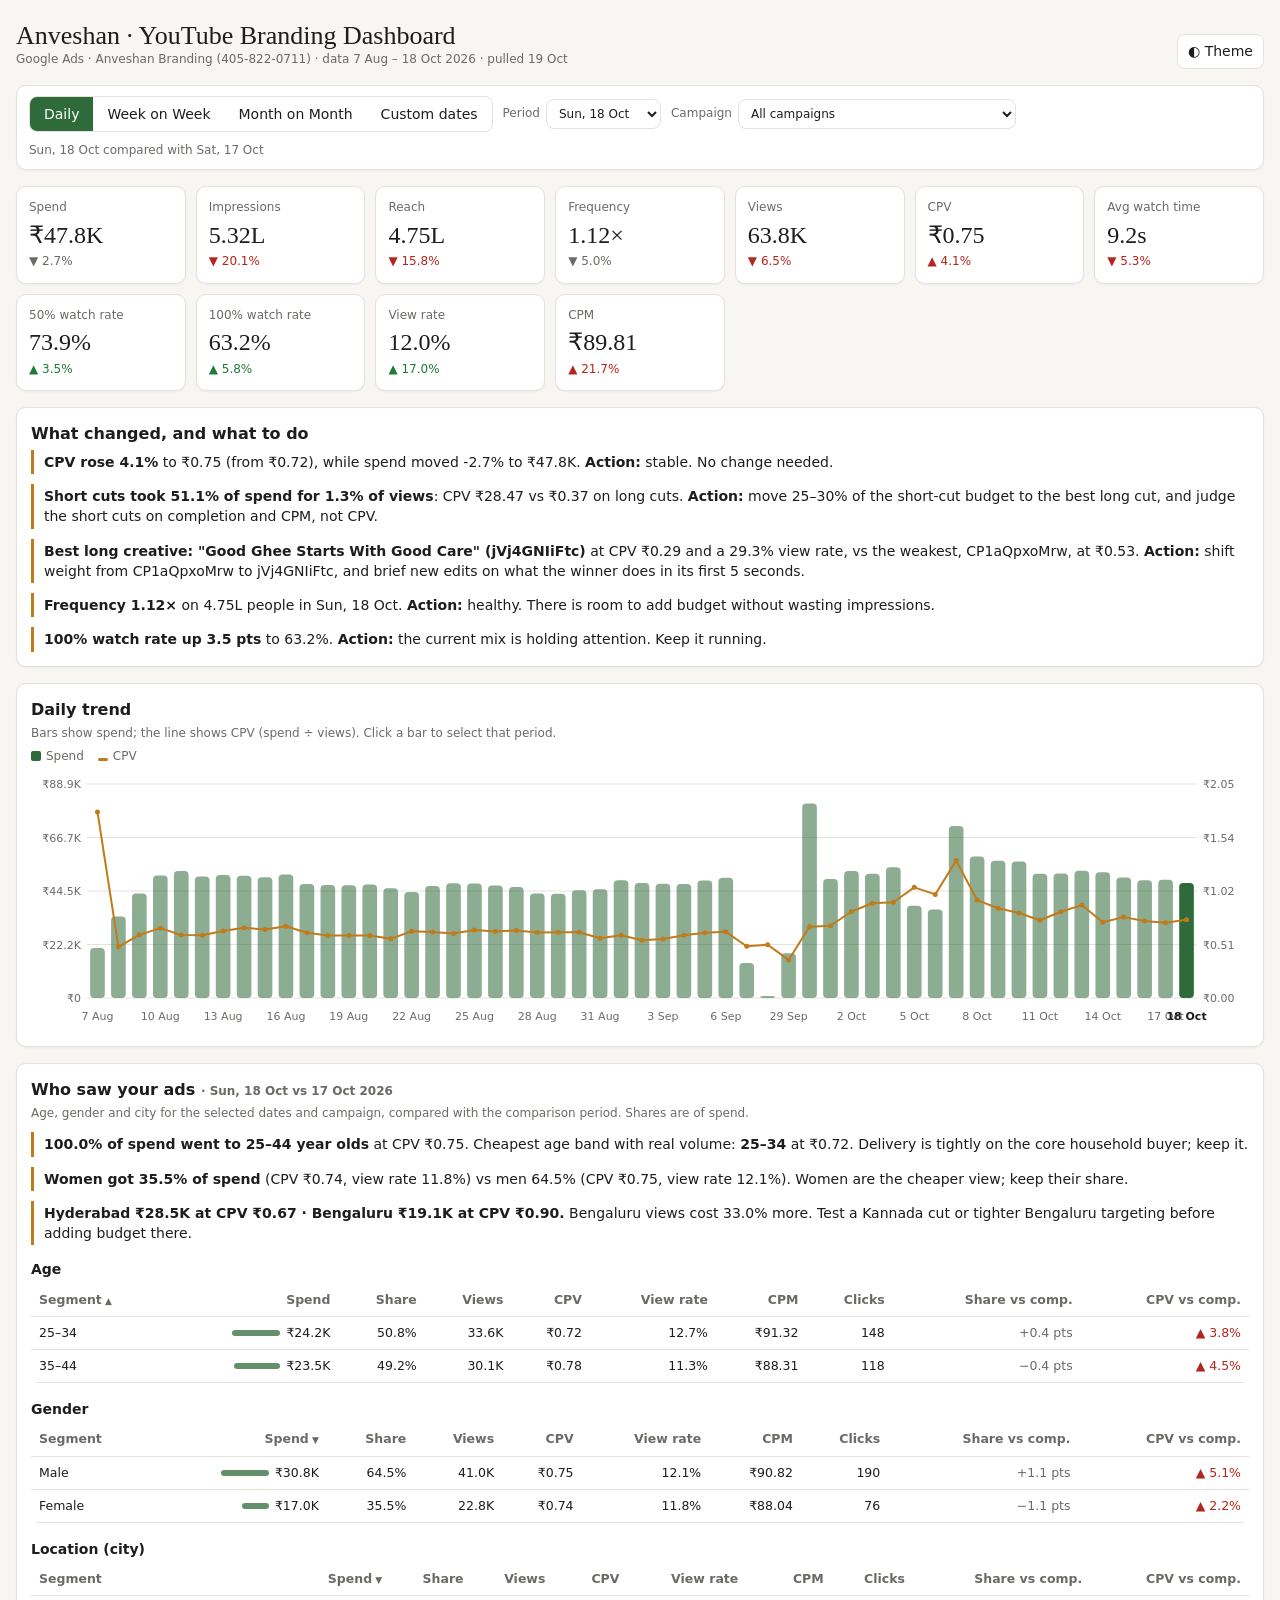
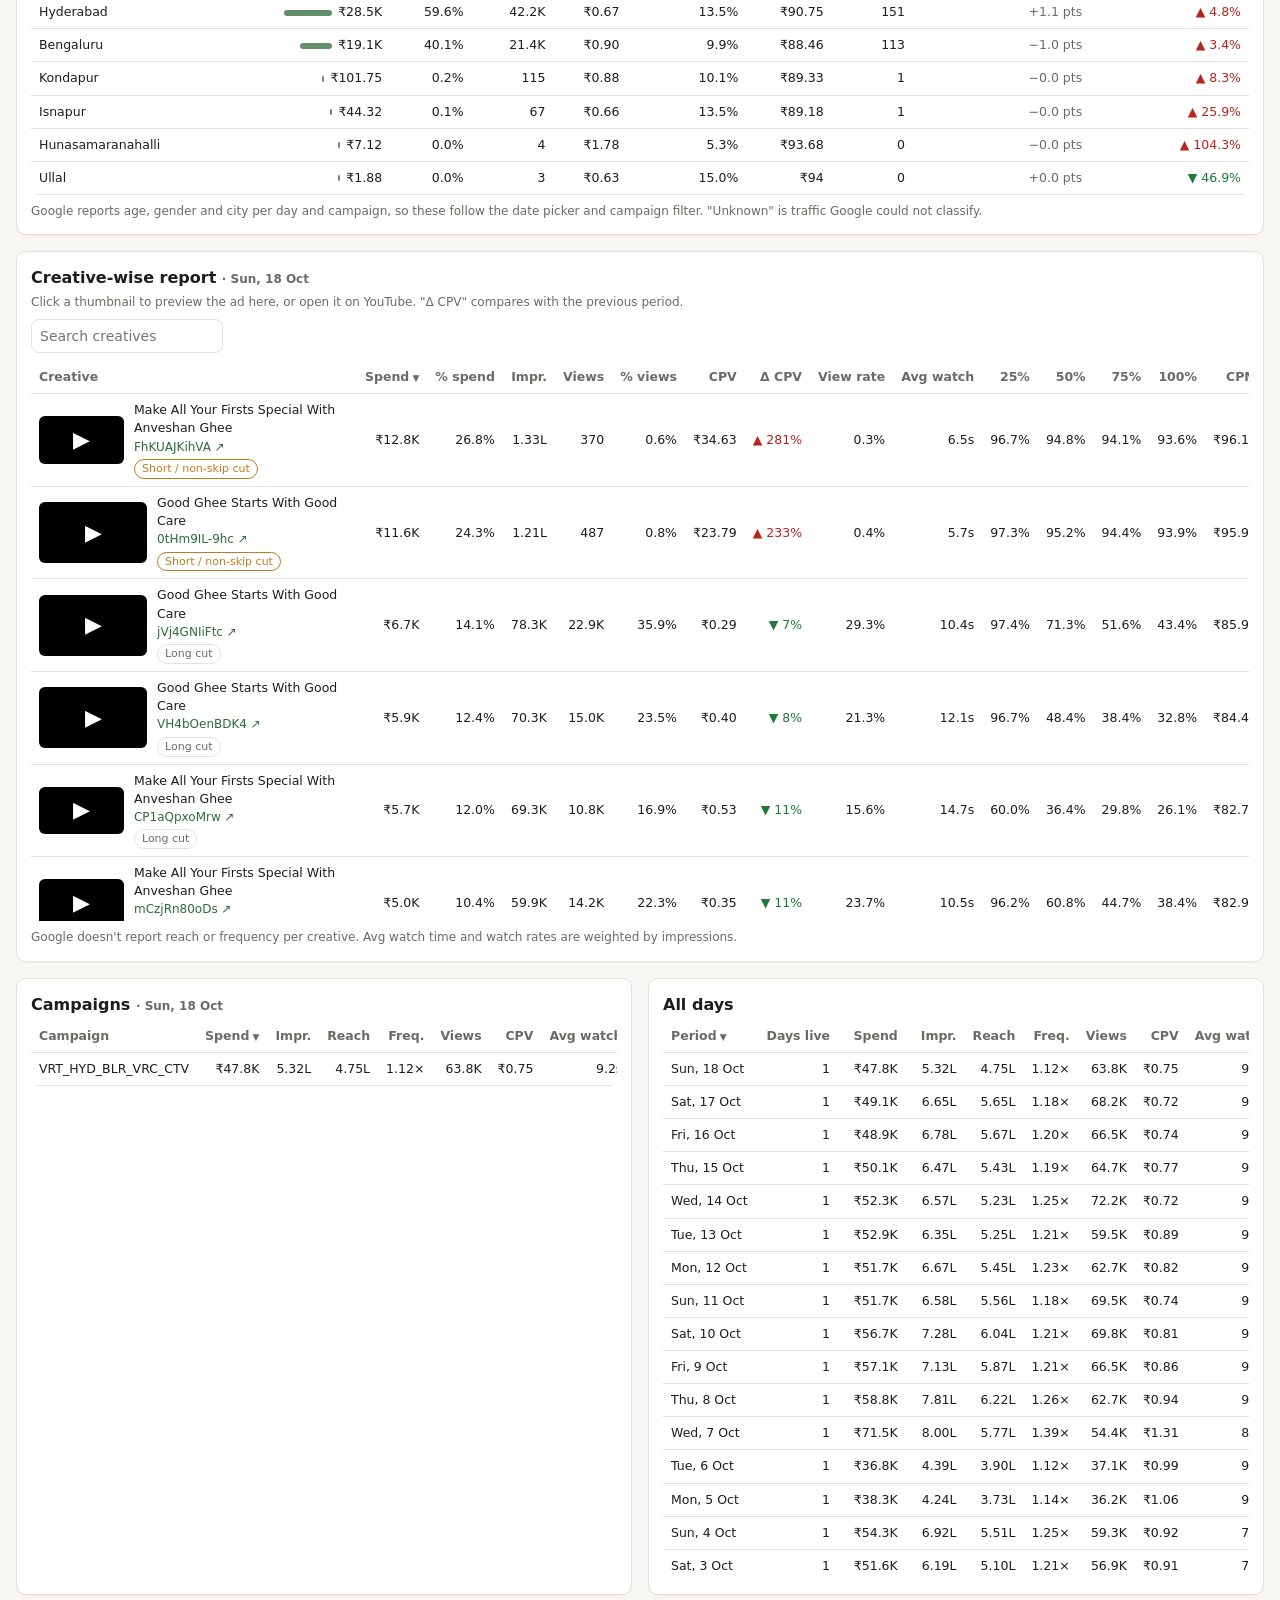
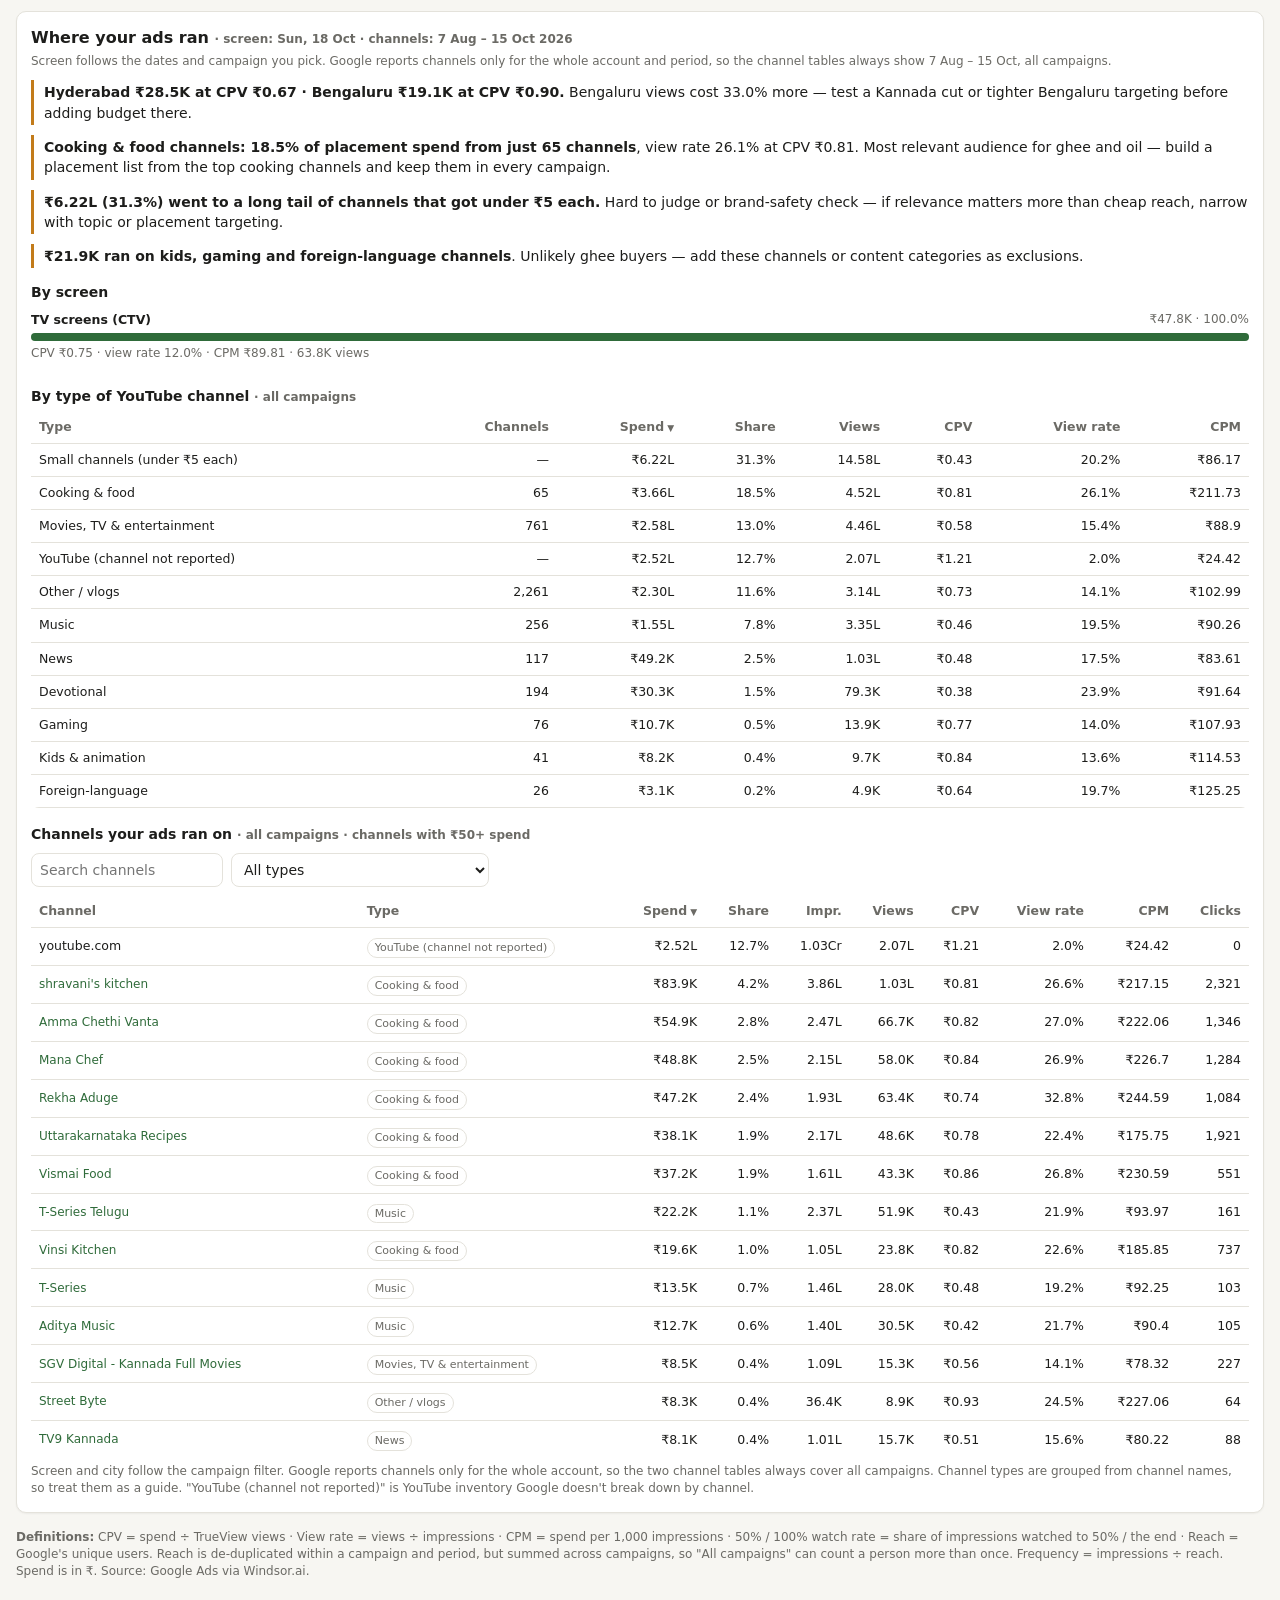
==== commit 841f0eaf: "Add files via upload" ====
--- a/index.html
+++ b/index.html
@@ -179,7 +179,7 @@
 </div>
 
 <script>
-const D={"campaigns":["VRT_DEL_MUB_HYD_BLR_CHN_VRC_CTV","VRT_DEL_MUB_HYD_BLR_CHN_VVC_CTV","VRT_HYD_BLR_CTV","VRT_HYD_BLR_Line-up_VVC_1","VRT_HYD_BLR_Mobile","VRT_HYD_BLR_VRC_CTV"],"videos":[{"id":"VwvyH_UPc6k","title":"Everyday Ghee Ritual"},{"id":"tOLoTwaxIuU","title":"Inside Our Ghee Process"},{"id":"thVQbDH8gDY","title":"Ghee Making Masterclass"},{"id":"FhKUAJKihVA","title":"Make All Your Firsts Special With Anveshan Ghee"},{"id":"Xn2ckv92hKI","title":"Traditional Kerala Fried Rice"},{"id":"0tHm9IL-9hc","title":"Good Ghee Starts With Good Care"},{"id":"lkkV0WBshxs","title":"Secret To Great Mix Veg!"},{"id":"jVj4GNIiFtc","title":"Good Ghee Starts With Good Care"},{"id":"VH4bOenBDK4","title":"Good Ghee Starts With Good Care"},{"id":"CP1aQpxoMrw","title":"Make All Your Firsts Special With Anveshan Ghee"},{"id":"mCzjRn80oDs","title":"Make All Your Firsts Special With Anveshan Ghee"},{"id":"bjzNxbN9I64","title":"Anveshan A2 Desi Cow Ghee | Your Ultimate Daily Wellness Partner"}],"rows":[["2026-08-07",2,0,406.01,2129,590,16874,0.5549,0.4169,0.3624,0.3241,0],["2026-08-07",3,0,0.5,6,1,0,0.5,0.1667,0.1667,0.1667,0],["2026-08-07",4,0,4371.57,23601,3257,13389,0.4696,0.256,0.1998,0.1691,41],["2026-08-07",2,1,313.45,1624,227,15228,0.241,0.161,0.1238,0.1057,0],["2026-08-07",3,1,1.0,5,2,0,0.4,0.4,0.4,0.2,0],["2026-08-07",4,1,4062.65,21248,1983,14279,0.2025,0.113,0.0842,0.0688,46],["2026-08-07",2,2,291.19,1509,223,24007,0.1505,0.0919,0.0596,0.0475,0],["2026-08-07",3,2,0.5,4,1,0,0.0,0.0,0.0,0.0,0],["2026-08-07",4,2,3975.06,20799,2001,20119,0.0992,0.0659,0.0481,0.0381,45],["2026-08-07",2,4,210.96,1094,121,27921,0.0904,0.059,0.0443,0.0332,0],["2026-08-07",3,4,0.5,3,1,0,0.3333,0.3333,0.3333,0.0,0],["2026-08-07",4,4,3804.57,19902,1788,24151,0.065,0.0423,0.0336,0.0275,35],["2026-08-07",2,6,142.9,742,44,2592,0.0263,0.0105,0.0105,0.0053,0],["2026-08-07",3,6,0.5,1,1,0,0.0,0.0,0.0,0.0,1],["2026-08-07",4,6,3163.56,16500,1414,29404,0.0505,0.036,0.0284,0.0238,33],["2026-08-08",2,0,6072.55,78203,22732,17109,0.5623,0.4113,0.3566,0.3201,0],["2026-08-08",3,0,47.77,207,63,15800,0.5577,0.3558,0.3029,0.2596,4],["2026-08-08",4,0,5866.81,101947,13328,13050,0.4747,0.2405,0.1773,0.143,135],["2026-08-08",2,1,3103.61,43314,5075,14856,0.2243,0.144,0.1111,0.0909,0],["2026-08-08",3,1,32.05,176,38,20525,0.3448,0.2011,0.1839,0.1379,2],["2026-08-08",4,1,4250.42,75607,6473,13782,0.1993,0.0988,0.065,0.0483,101],["2026-08-08",2,2,3164.67,43144,5562,22988,0.1354,0.0854,0.0609,0.0442,0],["2026-08-08",3,2,44.46,193,55,34557,0.2154,0.1436,0.0974,0.0615,1],["2026-08-08",4,2,4306.61,76559,6812,17295,0.0812,0.0427,0.0265,0.0187,91],["2026-08-08",2,4,1296.67,22228,1503,19889,0.0654,0.0415,0.0297,0.0218,0],["2026-08-08",3,4,29.95,115,33,40436,0.1271,0.0763,0.0678,0.0508,0],["2026-08-08",4,4,3356.67,62740,4957,19203,0.0444,0.0228,0.0151,0.0103,72],["2026-08-08",2,6,696.27,17627,344,2800,0.0088,0.0022,0.0019,0.0008,0],["2026-08-08",3,6,24.67,75,24,0,0.1467,0.12,0.0533,0.04,0],["2026-08-08",4,6,1530.68,36452,2015,20658,0.028,0.0151,0.0106,0.0074,28],["2026-08-09",2,0,6197.87,84240,20682,15239,0.5048,0.3533,0.2997,0.2641,0],["2026-08-09",3,0,2678.34,9763,2634,15912,0.5691,0.3593,0.285,0.2428,52],["2026-08-09",4,0,5850.39,100504,12444,12448,0.4537,0.2189,0.1575,0.1244,143],["2026-08-09",2,1,2717.34,40480,3350,11234,0.1671,0.1024,0.0752,0.0583,0],["2026-08-09",3,1,2064.72,8189,1986,20416,0.3353,0.2199,0.1687,0.1398,54],["2026-08-09",4,1,4745.2,82735,6880,13030,0.1818,0.0868,0.0556,0.0405,128],["2026-08-09",2,2,3091.87,44414,4498,17993,0.1,0.0612,0.0421,0.0311,0],["2026-08-09",3,2,2105.02,8487,2027,30522,0.1866,0.1177,0.0856,0.0634,54],["2026-08-09",4,2,4187.48,74424,6405,16051,0.0712,0.0365,0.0228,0.0161,103],["2026-08-09",2,4,1296.75,23685,998,9681,0.0299,0.017,0.0098,0.0072,0],["2026-08-09",3,4,1696.18,5656,1644,42892,0.1485,0.0869,0.0632,0.0458,48],["2026-08-09",4,4,3302.5,61528,4936,17769,0.038,0.0194,0.0129,0.009,87],["2026-08-09",2,6,1091.09,21897,488,2709,0.0057,0.0006,0.0006,0.0003,0],["2026-08-09",3,6,1181.93,3198,1154,64125,0.147,0.0817,0.0575,0.0416,27],["2026-08-09",4,6,1231.21,30786,1767,18816,0.0228,0.0121,0.0084,0.0054,30],["2026-08-10",2,0,5465.33,86691,15862,12272,0.3988,0.279,0.2364,0.2084,0],["2026-08-10",3,0,4517.13,21124,4767,14809,0.5453,0.3157,0.2417,0.2009,109],["2026-08-10",4,0,7470.69,134867,15657,12521,0.4618,0.2204,0.156,0.1236,166],["2026-08-10",2,1,2655.89,50027,2109,5373,0.0704,0.044,0.0333,0.0272,0],["2026-08-10",3,1,3950.94,20200,4164,18460,0.3027,0.1813,0.1351,0.1085,143],["2026-08-10",4,1,4699.35,90440,7001,13356,0.1886,0.0907,0.0597,0.0449,122],["2026-08-10",2,2,2864.69,52480,3222,10811,0.0588,0.0379,0.0262,0.0192,0],["2026-08-10",3,2,4007.5,19531,4225,27553,0.1628,0.101,0.0707,0.0533,111],["2026-08-10",4,2,3659.78,75305,6269,17451,0.0806,0.0431,0.0274,0.0193,83],["2026-08-10",2,4,1781.73,38483,1244,5184,0.0171,0.0104,0.0048,0.0038,0],["2026-08-10",3,4,2881.66,13323,3110,35563,0.1143,0.0689,0.0501,0.0336,106],["2026-08-10",4,4,2509.1,58804,4198,20007,0.0484,0.0249,0.0171,0.0121,60],["2026-08-10",2,6,1698.21,37567,931,2705,0.0055,0.0004,0.0004,0.0002,0],["2026-08-10",3,6,1710.58,6657,1889,47139,0.1004,0.0552,0.0367,0.0245,56],["2026-08-10",4,6,1009.23,38369,1503,20550,0.0281,0.0144,0.0103,0.0069,19],["2026-08-11",2,0,6778.26,90845,22295,14741,0.4854,0.3451,0.296,0.2621,0],["2026-08-11",3,0,5034.71,27329,5649,14413,0.536,0.2979,0.2238,0.1831,103],["2026-08-11",4,0,7936.09,133065,16958,12642,0.4651,0.2265,0.1624,0.1292,185],["2026-08-11",2,1,2172.76,36465,1989,6590,0.0918,0.0589,0.045,0.0356,0],["2026-08-11",3,1,5512.24,31282,6008,17817,0.2917,0.1689,0.1214,0.0955,211],["2026-08-11",4,1,4629.98,82338,7073,13474,0.1937,0.0931,0.0613,0.0447,122],["2026-08-11",2,2,2654.01,41164,3654,15041,0.0871,0.056,0.0391,0.0289,0],["2026-08-11",3,2,4594.55,24349,5053,26916,0.1577,0.0989,0.0686,0.0489,130],["2026-08-11",4,2,3637.52,67997,6535,18172,0.0869,0.0474,0.0303,0.022,85],["2026-08-11",2,4,1507.03,28810,1190,5971,0.0206,0.0131,0.0061,0.0044,0],["2026-08-11",3,4,2344.65,10764,2806,39206,0.1293,0.0782,0.0565,0.0399,71],["2026-08-11",4,4,2480.14,52456,4424,20880,0.0515,0.0266,0.0184,0.0127,64],["2026-08-11",2,6,1263.3,26024,863,2943,0.009,0.0006,0.0005,0.0004,0],["2026-08-11",3,6,1591.6,6437,1910,50918,0.11,0.0644,0.0445,0.031,64],["2026-08-11",4,6,669.54,27450,1231,22933,0.0368,0.0183,0.0117,0.0085,9],["2026-08-12",2,0,6313.74,93786,19131,14974,0.4953,0.3514,0.2988,0.2633,0],["2026-08-12",3,0,5738.41,26680,6356,15254,0.559,0.33,0.2558,0.2129,122],["2026-08-12",4,0,8229.27,150722,18885,12656,0.4643,0.2266,0.1621,0.1293,187],["2026-08-12",2,1,2296.77,45858,1967,7325,0.1033,0.065,0.0504,0.0394,0],["2026-08-12",3,1,4199.41,20759,4756,19892,0.3289,0.2044,0.1568,0.1253,123],["2026-08-12",4,1,4180.98,84113,6602,13367,0.1901,0.0912,0.0605,0.045,103],["2026-08-12",2,2,2750.79,50805,3453,15680,0.0904,0.0579,0.0391,0.0288,0],["2026-08-12",3,2,3965.47,19563,4488,28964,0.1742,0.1091,0.075,0.0551,119],["2026-08-12",4,2,3775.45,77897,6884,17652,0.0828,0.0447,0.0285,0.0206,121],["2026-08-12",2,4,1623.76,39758,1159,5895,0.0187,0.0126,0.0063,0.0048,0],["2026-08-12",3,4,1813.31,7121,2283,46331,0.1618,0.0962,0.0685,0.0458,43],["2026-08-12",4,4,2442.32,58741,4520,20961,0.0524,0.0271,0.0186,0.0138,59],["2026-08-12",2,6,1357.03,35651,879,3033,0.0093,0.0016,0.0013,0.0008,0],["2026-08-12",3,6,1122.98,4003,1408,62399,0.1369,0.0841,0.0583,0.0432,31],["2026-08-12",4,6,715.29,32626,1278,25745,0.0424,0.0231,0.0165,0.0108,15],["2026-08-13",2,0,6109.78,71694,18396,15129,0.4984,0.3614,0.3095,0.2756,0],["2026-08-13",3,0,4377.02,18189,5030,16257,0.5859,0.3702,0.2954,0.2494,87],["2026-08-13",4,0,8180.27,135388,16227,12441,0.4584,0.2192,0.1548,0.1222,162],["2026-08-13",2,1,2537.32,33182,2418,8841,0.1279,0.0831,0.0637,0.0523,0],["2026-08-13",3,1,5121.4,25122,5745,19866,0.3322,0.2034,0.1525,0.122,190],["2026-08-13",4,1,3999.34,72959,5784,13314,0.1902,0.09,0.0586,0.0437,93],["2026-08-13",2,2,2971.06,37075,3708,16177,0.0931,0.0582,0.0391,0.0286,0],["2026-08-13",3,2,4663.72,20193,5215,32724,0.1999,0.1316,0.0944,0.0693,135],["2026-08-13",4,2,4184.19,76188,6583,16932,0.0774,0.0404,0.0253,0.0178,107],["2026-08-13",2,4,1501.14,22582,960,6621,0.0197,0.0128,0.0068,0.0045,0],["2026-08-13",3,4,2034.73,7324,2446,48878,0.1739,0.1034,0.0752,0.0527,52],["2026-08-13",4,4,2303.76,51088,3960,21210,0.0528,0.0291,0.0195,0.0136,58],["2026-08-13",2,6,1278.21,20274,633,2950,0.0076,0.0008,0.0006,0.0004,0],["2026-08-13",3,6,1199.78,3950,1429,64566,0.1421,0.0848,0.0628,0.0475,43],["2026-08-13",4,6,677.9,26289,1204,26402,0.0444,0.0244,0.0167,0.012,6],["2026-08-14",2,0,5665.34,75763,16712,14205,0.4635,0.3346,0.2893,0.2577,0],["2026-08-14",3,0,5722.13,26288,6377,15382,0.5599,0.3336,0.2598,0.2156,108],["2026-08-14",4,0,6922.71,119479,13994,12450,0.4534,0.2205,0.1572,0.1246,123],["2026-08-14",2,1,2555.25,39359,2140,7414,0.106,0.0665,0.0515,0.0416,0],["2026-08-14",3,1,4899.37,24151,5480,19672,0.3257,0.2018,0.1493,0.1205,186],["2026-08-14",4,1,4781.6,87533,6370,12809,0.1773,0.0823,0.053,0.0389,112],["2026-08-14",2,2,2940.21,43730,3561,15094,0.0871,0.0567,0.0391,0.029,0],["2026-08-14",3,2,3402.32,14743,3918,32734,0.2055,0.13,0.0913,0.0685,96],["2026-08-14",4,2,3442.48,66961,5387,16903,0.0778,0.0404,0.0255,0.018,70],["2026-08-14",2,4,1830.45,32152,1193,6580,0.0196,0.0119,0.0062,0.0046,0],["2026-08-14",3,4,1806.22,6153,2166,54034,0.1976,0.1225,0.0886,0.0645,49],["2026-08-14",4,4,3332.64,67378,4968,18712,0.0428,0.0215,0.0141,0.0098,86],["2026-08-14",2,6,1470.4,28420,753,2884,0.0073,0.0004,0.0002,0.0001,0],["2026-08-14",3,6,1096.71,3530,1316,66997,0.1543,0.0882,0.0627,0.0461,24],["2026-08-14",4,6,873.71,31708,1261,23218,0.0353,0.0198,0.0136,0.0089,17],["2026-08-15",2,0,6014.67,86830,20268,14142,0.458,0.333,0.287,0.2562,0],["2026-08-15",3,0,5420.9,27738,6183,14897,0.5502,0.3168,0.2402,0.197,122],["2026-08-15",4,0,7567.37,124840,13644,12111,0.4434,0.2067,0.1445,0.1129,166],["2026-08-15",2,1,2654.13,44973,2528,7342,0.1023,0.0609,0.0447,0.0353,0],["2026-08-15",3,1,4922.41,26287,5605,19117,0.3188,0.191,0.1394,0.1099,171],["2026-08-15",4,1,4135.95,74772,5243,12631,0.1749,0.0796,0.0502,0.0355,101],["2026-08-15",2,2,2998.91,48115,3653,12942,0.0689,0.0429,0.0284,0.0211,0],["2026-08-15",3,2,3305.83,13847,3861,33987,0.2146,0.1352,0.0961,0.0706,91],["2026-08-15",4,2,4280.66,76878,5934,15734,0.0676,0.0337,0.021,0.0146,114],["2026-08-15",2,4,1483.09,30309,922,4450,0.0127,0.0081,0.0029,0.0021,0],["2026-08-15",3,4,1683.55,5857,2111,53353,0.196,0.1169,0.084,0.064,50],["2026-08-15",4,4,2735.22,56035,3805,18030,0.0394,0.0194,0.0132,0.0092,66],["2026-08-15",2,6,1340.88,28671,730,2692,0.0054,0.0004,0.0004,0.0002,0],["2026-08-15",3,6,1028.0,3164,1272,70276,0.1595,0.0929,0.0676,0.0475,25],["2026-08-15",4,6,637.5,26999,981,22813,0.036,0.0195,0.0141,0.0098,14],["2026-08-16",2,0,6303.39,88555,18851,13920,0.4603,0.317,0.2681,0.2354,0],["2026-08-16",3,0,5023.44,23498,5760,15456,0.5654,0.3403,0.2639,0.2213,89],["2026-08-16",4,0,7653.13,118535,13186,12049,0.4423,0.2046,0.1428,0.1116,171],["2026-08-16",2,1,2436.25,41565,2110,7128,0.098,0.058,0.0432,0.034,0],["2026-08-16",3,1,3884.83,17085,4447,21429,0.3595,0.2337,0.1807,0.1448,106],["2026-08-16",4,1,4358.47,71819,5250,12607,0.1749,0.0789,0.0501,0.0366,98],["2026-08-16",2,2,2902.71,46505,3447,13402,0.0721,0.0442,0.0301,0.0222,0],["2026-08-16",3,2,4782.14,22069,5494,30967,0.1917,0.1208,0.0838,0.0601,133],["2026-08-16",4,2,4320.44,71726,5742,15471,0.0661,0.0332,0.02,0.014,117],["2026-08-16",2,4,1404.96,29183,825,4191,0.0121,0.0077,0.0029,0.0021,0],["2026-08-16",3,4,1936.62,5947,2387,60044,0.2246,0.1363,0.1012,0.0697,46],["2026-08-16",4,4,2404.9,46653,3319,18602,0.0424,0.022,0.0147,0.0104,51],["2026-08-16",2,6,1333.47,28452,728,2811,0.0067,0.0002,0.0002,0.0001,0],["2026-08-16",3,6,1972.74,7000,2367,56131,0.1248,0.0687,0.0444,0.0294,73],["2026-08-16",4,6,619.55,23032,931,21030,0.0297,0.0164,0.0103,0.0075,13],["2026-08-17",2,0,5766.99,79875,19444,14580,0.4767,0.3505,0.3051,0.2736,0],["2026-08-17",3,0,4995.74,25924,6001,15051,0.5542,0.3207,0.2479,0.2057,124],["2026-08-17",4,0,7317.01,120801,14375,12447,0.4578,0.2206,0.155,0.1227,104],["2026-08-17",2,1,2587.54,40682,2362,7289,0.1017,0.0631,0.0485,0.0387,0],["2026-08-17",3,1,3633.52,18663,4322,19840,0.3289,0.2065,0.1546,0.1238,129],["2026-08-17",4,1,4203.99,75215,5801,13084,0.1833,0.0868,0.0565,0.0408,111],["2026-08-17",2,2,2975.51,44947,3754,13838,0.0788,0.0491,0.0333,0.024,0],["2026-08-17",3,2,2624.77,10958,3228,35732,0.2305,0.1454,0.1055,0.0791,81],["2026-08-17",4,2,4388.86,77547,6536,16221,0.072,0.0364,0.0226,0.0158,121],["2026-08-17",2,4,1614.28,29661,1078,4503,0.0156,0.0102,0.003,0.0022,0],["2026-08-17",3,4,1438.33,4534,1819,59316,0.2098,0.132,0.102,0.076,35],["2026-08-17",4,4,2740.94,55334,4030,18400,0.0403,0.0208,0.0141,0.009,71],["2026-08-17",2,6,1543.34,29088,935,3008,0.008,0.0007,0.0004,0.0002,0],["2026-08-17",3,6,810.15,2427,1031,74105,0.1718,0.1039,0.0687,0.0474,21],["2026-08-17",4,6,705.61,26210,1060,21414,0.0315,0.0165,0.0105,0.0071,17],["2026-08-18",2,0,6010.58,77048,19911,15052,0.4928,0.3623,0.3146,0.2818,0],["2026-08-18",3,0,3636.97,17015,4678,16185,0.5845,0.3652,0.2913,0.2506,64],["2026-08-18",4,0,7293.32,124578,15098,12526,0.4615,0.2232,0.1577,0.1251,144],["2026-08-18",2,1,2605.08,37834,2789,8948,0.1317,0.0845,0.0644,0.0516,0],["2026-08-18",3,1,3515.53,17310,4385,21143,0.3546,0.2299,0.174,0.1403,92],["2026-08-18",4,1,4356.84,79455,6292,13124,0.1863,0.0879,0.0563,0.0404,103],["2026-08-18",2,2,2990.89,41014,3971,16255,0.0944,0.0608,0.042,0.0302,0],["2026-08-18",3,2,3680.0,18495,4683,31702,0.1975,0.1232,0.0883,0.0649,113],["2026-08-18",4,2,4179.4,76903,6222,15965,0.0695,0.035,0.0211,0.0145,111],["2026-08-18",2,4,1418.53,25241,950,5039,0.0163,0.0099,0.0041,0.0032,0],["2026-08-18",3,4,1671.79,6529,2378,53754,0.1952,0.1187,0.086,0.063,46],["2026-08-18",4,4,2848.9,59343,4195,18397,0.0414,0.021,0.0136,0.0099,67],["2026-08-18",2,6,1302.11,24202,755,2915,0.0098,0.0007,0.0007,0.0004,0],["2026-08-18",3,6,707.42,2451,1014,77862,0.1816,0.1115,0.0766,0.0543,19],["2026-08-18",4,6,677.07,27114,999,21960,0.0316,0.0171,0.0118,0.0074,12],["2026-08-19",2,0,5577.29,73456,18341,14609,0.4791,0.3513,0.3041,0.2721,0],["2026-08-19",3,0,4142.63,19631,5386,16280,0.5853,0.3713,0.2947,0.2484,75],["2026-08-19",4,0,7241.28,127330,15523,12610,0.4633,0.2278,0.1617,0.1279,149],["2026-08-19",2,1,2796.29,40829,2722,7816,0.1107,0.0715,0.0528,0.0422,0],["2026-08-19",3,1,3362.73,16111,4234,21611,0.3628,0.2389,0.1815,0.1506,114],["2026-08-19",4,1,4307.78,83422,6286,13176,0.1874,0.0888,0.057,0.0409,104],["2026-08-19",2,2,3249.81,45255,4276,15204,0.0868,0.0554,0.038,0.0273,0],["2026-08-19",3,2,3507.03,17471,4637,32816,0.2036,0.1308,0.0916,0.0697,127],["2026-08-19",4,2,4588.79,87138,7347,16537,0.0746,0.0387,0.0233,0.0165,133],["2026-08-19",2,4,1481.12,25957,940,4050,0.0129,0.0077,0.0022,0.0013,0],["2026-08-19",3,4,1303.42,4776,1917,58640,0.2144,0.1325,0.0966,0.072,29],["2026-08-19",4,4,2579.18,59528,3947,18955,0.0432,0.0222,0.0151,0.0107,59],["2026-08-19",2,6,1362.41,24841,840,2999,0.0085,0.0008,0.0007,0.0004,0],["2026-08-19",3,6,685.31,2433,1020,75212,0.1736,0.1019,0.0757,0.0503,23],["2026-08-19",4,6,640.02,28893,1020,23530,0.0364,0.0213,0.0142,0.0093,6],["2026-08-20",2,0,5757.7,75333,18863,14571,0.474,0.3526,0.3078,0.2774,0],["2026-08-20",3,0,5039.14,25783,6430,15455,0.5553,0.3402,0.2643,0.2238,109],["2026-08-20",4,0,7605.05,130825,15986,12534,0.4616,0.2247,0.1596,0.1266,162],["2026-08-20",2,1,2623.89,38826,2373,7437,0.1061,0.067,0.052,0.0418,0],["2026-08-20",3,1,3086.34,14282,3828,21833,0.3625,0.2459,0.1902,0.1546,78],["2026-08-20",4,1,4405.14,81615,6311,13039,0.1855,0.0869,0.0551,0.0404,99],["2026-08-20",2,2,3119.77,43755,4030,15397,0.0889,0.0574,0.0399,0.03,0],["2026-08-20",3,2,3029.55,15986,4256,32988,0.2052,0.1321,0.0955,0.0717,105],["2026-08-20",4,2,4493.23,83268,7232,16602,0.0751,0.0388,0.0238,0.0165,113],["2026-08-20",2,4,1529.22,26956,907,4331,0.0151,0.0092,0.0029,0.0021,0],["2026-08-20",3,4,1492.09,5863,2285,58944,0.2206,0.1347,0.0973,0.0688,44],["2026-08-20",4,4,2292.27,51379,3615,18716,0.0417,0.0205,0.014,0.0097,57],["2026-08-20",2,6,1479.93,26935,836,2952,0.0075,0.0004,0.0004,0.0002,0],["2026-08-20",3,6,661.65,2384,1033,78071,0.1862,0.1107,0.0767,0.0527,23],["2026-08-20",4,6,560.56,27466,942,26099,0.0446,0.0245,0.0157,0.0108,11],["2026-08-21",2,0,6131.84,87725,21983,15057,0.4863,0.364,0.3198,0.2898,0],["2026-08-21",3,0,4430.62,23328,6082,15788,0.5648,0.3534,0.2785,0.2367,110],["2026-08-21",4,0,8290.91,132043,16962,12546,0.457,0.2249,0.1641,0.1326,180],["2026-08-21",2,1,2474.88,44157,2337,7351,0.1036,0.065,0.0497,0.0401,0],["2026-08-21",3,1,2312.43,10165,3044,23654,0.3964,0.2755,0.2189,0.183,53],["2026-08-21",4,1,4052.19,71698,5805,13307,0.1883,0.0938,0.0612,0.0455,115],["2026-08-21",2,2,3129.37,50745,4193,14991,0.0851,0.0521,0.0366,0.0278,0],["2026-08-21",3,2,2517.71,12684,3666,35012,0.2228,0.1407,0.1028,0.0779,79],["2026-08-21",4,2,3970.02,70463,6142,17048,0.079,0.0417,0.0269,0.0192,86],["2026-08-21",2,4,1429.45,32352,858,4508,0.0129,0.009,0.0043,0.0037,0],["2026-08-21",3,4,1426.17,5001,2244,67441,0.2547,0.1559,0.1143,0.0815,32],["2026-08-21",4,4,2456.99,50624,3828,20194,0.0497,0.0262,0.0174,0.0121,76],["2026-08-21",2,6,1328.74,31365,745,2773,0.0065,0.0009,0.0009,0.0005,0],["2026-08-21",3,6,720.74,2460,1142,85899,0.205,0.123,0.0832,0.0609,23],["2026-08-21",4,6,587.17,25329,987,28668,0.0524,0.0296,0.0177,0.0127,10],["2026-08-21",3,11,346.16,1971,585,18077,0.5063,0.3514,0.2805,0.2328,19],["2026-08-22",2,0,5810.46,75521,17767,14365,0.4695,0.3394,0.2927,0.2619,0],["2026-08-22",3,0,2883.98,16980,3640,14627,0.5387,0.305,0.2313,0.1913,69],["2026-08-22",4,0,8168.91,138104,15061,12099,0.4475,0.2079,0.1445,0.1132,174],["2026-08-22",2,1,2598.96,38893,2189,7647,0.1061,0.0665,0.05,0.0398,0],["2026-08-22",3,1,2198.82,11258,2659,20218,0.3322,0.2133,0.1662,0.1334,57],["2026-08-22",4,1,4214.1,79404,5730,12868,0.18,0.084,0.0535,0.0392,114],["2026-08-22",2,2,3155.11,43578,3662,14346,0.0795,0.0487,0.0327,0.0242,0],["2026-08-22",3,2,2670.28,14060,3411,30431,0.1839,0.1182,0.0824,0.0623,81],["2026-08-22",4,2,3977.46,76444,5811,16125,0.0703,0.0367,0.0231,0.0157,83],["2026-08-22",2,4,1522.95,26749,846,3629,0.0106,0.0065,0.0016,0.0013,0],["2026-08-22",3,4,1291.43,4768,1751,55452,0.1954,0.1255,0.0924,0.0657,39],["2026-08-22",4,4,2411.44,54965,3342,17763,0.0376,0.0196,0.0131,0.0091,53],["2026-08-22",2,6,1418.39,25857,766,2882,0.0074,0.0004,0.0004,0.0003,0],["2026-08-22",3,6,535.06,1934,735,63207,0.1417,0.0806,0.0534,0.039,18],["2026-08-22",4,6,586.12,28450,818,21567,0.0333,0.0151,0.0114,0.0069,6],["2026-08-22",3,11,635.35,2944,912,18437,0.5212,0.3635,0.2906,0.2463,16],["2026-08-23",2,0,5831.24,84009,19876,14894,0.4902,0.3546,0.3062,0.273,0],["2026-08-23",3,0,3290.05,17630,4098,14978,0.5444,0.3195,0.2491,0.2084,63],["2026-08-23",4,0,7984.57,134376,14227,11897,0.437,0.2004,0.1387,0.1076,209],["2026-08-23",2,1,2670.37,44506,2625,8510,0.1213,0.0728,0.0547,0.0432,0],["2026-08-23",3,1,3447.83,18922,4269,19611,0.3185,0.2006,0.1546,0.1238,129],["2026-08-23",4,1,4083.32,75573,5198,12442,0.1709,0.077,0.0487,0.035,125],["2026-08-23",2,2,3147.47,49071,3814,14381,0.0796,0.0472,0.0323,0.0232,0],["2026-08-23",3,2,1807.67,7956,2381,36260,0.2326,0.1516,0.1087,0.0812,44],["2026-08-23",4,2,4023.01,75455,5642,15370,0.0646,0.0323,0.0201,0.0138,120],["2026-08-23",2,4,1456.88,30457,782,3785,0.0108,0.0067,0.0025,0.0017,0],["2026-08-23",3,4,2442.01,9395,3286,51908,0.1871,0.1133,0.0809,0.0575,76],["2026-08-23",4,4,2606.11,56070,3462,17081,0.0352,0.018,0.0123,0.0089,59],["2026-08-23",2,6,1390.66,29964,772,2826,0.0067,0.001,0.0009,0.0006,0],["2026-08-23",3,6,868.16,2862,1166,69729,0.1623,0.0899,0.0637,0.0456,30],["2026-08-23",4,6,659.63,27944,955,20168,0.0304,0.0155,0.0109,0.0079,9],["2026-08-23",3,11,804.02,3408,1124,19188,0.5386,0.389,0.3142,0.2592,21],["2026-08-24",2,0,6254.35,74094,21423,15704,0.5165,0.3816,0.333,0.2997,0],["2026-08-24",3,0,5077.33,29235,6166,14459,0.5278,0.2977,0.2276,0.186,112],["2026-08-24",4,0,7853.76,125892,14813,12430,0.4567,0.2206,0.1562,0.1244,149],["2026-08-24",2,1,2721.83,33514,2709,9035,0.1306,0.083,0.0637,0.0512,0],["2026-08-24",3,1,3049.26,16344,3525,19304,0.3144,0.1957,0.1466,0.1204,79],["2026-08-24",4,1,4206.14,74043,5329,12868,0.1795,0.0839,0.0538,0.039,87],["2026-08-24",2,2,2795.53,33658,3614,16521,0.0974,0.0618,0.0419,0.031,0],["2026-08-24",3,2,2635.38,13709,3491,31348,0.1917,0.1211,0.0859,0.0645,86],["2026-08-24",4,2,3924.19,69669,5505,16326,0.0715,0.0373,0.0239,0.0168,84],["2026-08-24",2,4,1414.05,20475,843,5115,0.0172,0.0116,0.0052,0.0042,0],["2026-08-24",3,4,1518.73,6083,2125,51632,0.1822,0.1115,0.0821,0.0578,43],["2026-08-24",4,4,2586.9,52976,3579,18643,0.0435,0.0224,0.0146,0.0104,55],["2026-08-24",2,6,1302.39,19182,739,3124,0.0095,0.0005,0.0005,0.0002,0],["2026-08-24",3,6,725.73,2623,996,63920,0.1528,0.0789,0.053,0.0381,30],["2026-08-24",4,6,787.26,28499,1130,22956,0.0338,0.0194,0.0127,0.0087,15],["2026-08-24",3,11,803.97,4134,1174,17689,0.4951,0.341,0.2696,0.2214,19],["2026-08-25",2,0,5433.94,87207,17274,14372,0.4698,0.3451,0.3002,0.2693,0],["2026-08-25",3,0,3824.5,20985,4680,14791,0.5403,0.3131,0.2394,0.1988,98],["2026-08-25",4,0,7789.15,127325,14894,12463,0.4595,0.221,0.156,0.123,161],["2026-08-25",2,1,2720.56,54596,2327,7527,0.1057,0.0656,0.0489,0.0389,0],["2026-08-25",3,1,3414.4,19283,4168,19054,0.3071,0.1913,0.1444,0.117,127],["2026-08-25",4,1,4203.65,75001,5336,12815,0.1801,0.0819,0.0507,0.037,107],["2026-08-25",2,2,3091.97,59006,3624,14231,0.0821,0.0526,0.0358,0.0263,1],["2026-08-25",3,2,3127.53,14742,4098,33568,0.2117,0.135,0.0949,0.0685,98],["2026-08-25",4,2,4293.13,77119,6073,16181,0.0704,0.0364,0.0226,0.0158,92],["2026-08-25",2,4,1588.85,41011,956,3714,0.0113,0.0068,0.0024,0.0019,0],["2026-08-25",3,4,1780.35,6744,2402,53874,0.1894,0.1195,0.0886,0.0658,53],["2026-08-25",4,4,2323.8,50551,3231,18506,0.0412,0.0206,0.0145,0.0103,55],["2026-08-25",2,6,1662.19,43060,927,2870,0.0076,0.0008,0.0008,0.0004,0],["2026-08-25",3,6,777.73,2787,1034,64189,0.145,0.0834,0.0598,0.0415,18],["2026-08-25",4,6,748.81,30720,1051,20907,0.0269,0.0138,0.0094,0.0068,11],["2026-08-25",3,11,809.78,3613,1124,18538,0.5228,0.3643,0.2956,0.2517,17],["2026-08-26",2,0,6124.73,76723,19830,14732,0.4847,0.3515,0.3023,0.2716,0],["2026-08-26",3,0,3488.25,21467,4392,14239,0.5272,0.2882,0.2196,0.179,107],["2026-08-26",4,0,7587.5,123057,13829,12149,0.4478,0.2091,0.1465,0.1147,160],["2026-08-26",2,1,2705.32,39813,2618,8194,0.1162,0.0724,0.0534,0.042,0],["2026-08-26",3,1,3146.17,19032,3971,18724,0.3036,0.1856,0.1383,0.1116,110],["2026-08-26",4,1,4341.16,75840,5643,12762,0.179,0.082,0.0515,0.0368,102],["2026-08-26",2,2,2952.23,40234,3429,13368,0.0744,0.0448,0.0306,0.0231,0],["2026-08-26",3,2,2518.25,11571,3270,34459,0.2163,0.1407,0.1019,0.0773,78],["2026-08-26",4,2,4481.32,78116,6109,15586,0.0673,0.0335,0.0204,0.0144,91],["2026-08-26",2,4,1398.04,24283,799,3867,0.0122,0.0077,0.0026,0.0017,0],["2026-08-26",3,4,1965.43,7140,2577,53576,0.1913,0.1186,0.0876,0.0624,44],["2026-08-26",4,4,2231.08,48055,2920,17331,0.0358,0.0188,0.012,0.0081,60],["2026-08-26",2,6,1332.26,23301,712,2707,0.0061,0.0004,0.0002,0.0001,0],["2026-08-26",3,6,703.5,2313,896,70883,0.1692,0.0955,0.0656,0.0458,23],["2026-08-26",4,6,717.48,27430,976,20011,0.0291,0.0144,0.0089,0.0066,17],["2026-08-26",3,11,1020.39,4397,1344,18409,0.5234,0.3582,0.2888,0.2373,22],["2026-08-27",2,0,5598.15,72088,18279,14504,0.4701,0.3514,0.3083,0.2791,0],["2026-08-27",3,0,4034.97,21965,5107,15081,0.5518,0.3224,0.2491,0.207,91],["2026-08-27",4,0,7673.15,126748,14561,12354,0.4546,0.2162,0.1536,0.1207,138],["2026-08-27",2,1,2826.42,39558,2471,7692,0.1076,0.0684,0.0511,0.041,0],["2026-08-27",3,1,2898.76,16347,3615,19539,0.3207,0.1993,0.1501,0.1236,93],["2026-08-27",4,1,4231.13,76442,5403,12850,0.181,0.0833,0.0523,0.0381,82],["2026-08-27",2,2,2970.44,41005,3309,13446,0.0762,0.0484,0.0328,0.0248,0],["2026-08-27",3,2,2135.52,8526,2734,38715,0.2511,0.1662,0.1188,0.0931,53],["2026-08-27",4,2,4442.97,79226,6043,15491,0.066,0.0313,0.0195,0.0134,80],["2026-08-27",2,4,1587.16,26859,877,3873,0.0115,0.0074,0.002,0.0016,0],["2026-08-27",3,4,1523.36,4886,1937,57997,0.2113,0.13,0.0912,0.0681,35],["2026-08-27",4,4,2277.68,51535,3148,18106,0.04,0.0188,0.0124,0.0088,60],["2026-08-27",2,6,1528.53,26392,766,2703,0.0059,0.0002,0.0001,0.0,0],["2026-08-27",3,6,734.09,2270,914,67248,0.1516,0.0876,0.0596,0.0429,23],["2026-08-27",4,6,733.71,29472,1003,22641,0.0328,0.0185,0.0141,0.0092,9],["2026-08-27",3,11,960.06,3857,1229,18903,0.5337,0.3748,0.3033,0.2512,17],["2026-08-28",2,0,5702.32,90081,18877,13966,0.4507,0.3318,0.2908,0.2623,0],["2026-08-28",3,0,3086.74,15994,3849,15408,0.5597,0.3339,0.2596,0.2165,63],["2026-08-28",4,0,7959.12,136720,14995,12299,0.45,0.2153,0.1507,0.1183,188],["2026-08-28",2,1,2741.32,55032,2679,7297,0.1016,0.0625,0.0458,0.0355,0],["2026-08-28",3,1,2401.18,12045,2947,20507,0.3382,0.2205,0.1662,0.1352,77],["2026-08-28",4,1,4050.28,79473,5016,12676,0.1765,0.0789,0.0509,0.0366,91],["2026-08-28",2,2,2965.85,57087,3398,11944,0.0642,0.0398,0.0263,0.0195,0],["2026-08-28",3,2,1818.22,6790,2394,41447,0.2781,0.1785,0.128,0.0911,41],["2026-08-28",4,2,4351.63,85086,6134,15732,0.068,0.0337,0.0206,0.0144,113],["2026-08-28",2,4,1454.98,39925,983,4143,0.0123,0.0084,0.0044,0.0034,0],["2026-08-28",3,4,1039.31,3176,1358,65698,0.246,0.1593,0.1137,0.0807,21],["2026-08-28",4,4,2255.57,56753,3056,17675,0.0386,0.019,0.0127,0.0092,62],["2026-08-28",2,6,1441.93,40228,867,2624,0.0058,0.0011,0.0009,0.0006,0],["2026-08-28",3,6,653.54,1822,824,76999,0.1809,0.1021,0.0713,0.0502,12],["2026-08-28",4,6,692.04,34975,937,20069,0.03,0.0161,0.0107,0.007,12],["2026-08-28",3,11,827.18,3022,1120,20522,0.575,0.425,0.3536,0.2932,15],["2026-08-29",2,0,6598.06,85662,21743,15102,0.4942,0.3578,0.3096,0.2778,0],["2026-08-29",3,0,3302.47,19407,4125,14570,0.5335,0.3033,0.231,0.1881,76],["2026-08-29",4,0,7622.64,106817,13202,12449,0.456,0.2221,0.1582,0.1249,136],["2026-08-29",2,1,2516.42,44742,2328,7838,0.1087,0.0662,0.0487,0.0386,0],["2026-08-29",3,1,2881.24,16115,3538,19274,0.3143,0.1974,0.1465,0.118,95],["2026-08-29",4,1,4476.9,67163,5185,12845,0.1802,0.0837,0.0526,0.0388,94],["2026-08-29",2,2,2806.8,44226,3111,12767,0.0682,0.0422,0.028,0.0199,0],["2026-08-29",3,2,1326.1,5334,1835,42281,0.2794,0.1869,0.1364,0.107,28],["2026-08-29",4,2,4377.66,66464,5550,15942,0.0696,0.0356,0.0214,0.0151,98],["2026-08-29",2,4,1265.99,28166,785,3928,0.0119,0.007,0.0026,0.0022,0],["2026-08-29",3,4,715.36,2664,1047,55790,0.2037,0.1255,0.0894,0.0615,18],["2026-08-29",4,4,2222.87,41105,2816,18748,0.0427,0.0226,0.0153,0.0108,51],["2026-08-29",2,6,1218.94,27848,704,2737,0.0058,0.0005,0.0005,0.0003,0],["2026-08-29",3,6,606.29,2157,877,68617,0.1688,0.0851,0.0557,0.04,29],["2026-08-29",4,6,627.33,21400,885,21083,0.0306,0.0132,0.0093,0.0071,4],["2026-08-29",3,11,717.22,3407,1093,19055,0.542,0.3775,0.2999,0.252,26],["2026-08-30",2,0,5917.84,88399,19604,14047,0.4605,0.3286,0.2816,0.2508,0],["2026-08-30",3,0,3919.21,22471,5051,14819,0.5371,0.3143,0.2415,0.1995,95],["2026-08-30",4,0,8063.06,129894,14561,11971,0.437,0.2028,0.1412,0.1101,203],["2026-08-30",2,1,2703.49,48243,2499,7574,0.1045,0.0626,0.0455,0.0352,0],["2026-08-30",3,1,2730.76,15701,3431,19332,0.3173,0.1965,0.148,0.1188,89],["2026-08-30",4,1,4238.86,73584,5291,12448,0.1701,0.077,0.0481,0.0352,87],["2026-08-30",2,2,3089.03,51564,3530,12364,0.0645,0.0384,0.0253,0.0182,0],["2026-08-30",3,2,1709.03,6872,2430,41520,0.2806,0.1792,0.1275,0.0943,47],["2026-08-30",4,2,4534.38,77837,6055,15133,0.0624,0.0306,0.0189,0.0128,108],["2026-08-30",2,4,1430.62,32471,809,3448,0.0083,0.0047,0.0018,0.0012,0],["2026-08-30",3,4,908.1,3192,1315,61484,0.226,0.1444,0.1027,0.0744,26],["2026-08-30",4,4,1978.93,43010,2776,17504,0.0362,0.0189,0.0125,0.0088,57],["2026-08-30",2,6,1397.64,31725,756,2647,0.0052,0.0003,0.0003,0.0001,0],["2026-08-30",3,6,673.9,2094,964,80084,0.1882,0.1038,0.0787,0.0536,15],["2026-08-30",4,6,556.08,22482,814,19961,0.0255,0.0146,0.0097,0.0058,18],["2026-08-30",3,11,947.77,4364,1420,19237,0.5434,0.3822,0.3079,0.2523,35],["2026-08-31",2,0,6110.77,81605,23514,15688,0.5128,0.3845,0.3369,0.3054,0],["2026-08-31",3,0,3646.03,20098,4434,14633,0.5285,0.3033,0.2345,0.1964,80],["2026-08-31",4,0,8655.46,152437,17365,12298,0.4523,0.2149,0.1512,0.1183,193],["2026-08-31",2,1,2644.09,37314,2549,7935,0.1144,0.0702,0.0531,0.0416,0],["2026-08-31",3,1,2962.12,17067,3611,18906,0.3086,0.1891,0.1394,0.1123,115],["2026-08-31",4,1,3867.81,78969,5080,12554,0.1731,0.0784,0.0485,0.0346,116],["2026-08-31",2,2,2949.84,40783,3945,15043,0.0854,0.0555,0.0375,0.0273,0],["2026-08-31",3,2,2002.62,9425,2677,34632,0.2198,0.1423,0.1013,0.0769,69],["2026-08-31",4,2,4511.38,88398,6716,15763,0.0686,0.0333,0.0208,0.0142,131],["2026-08-31",2,4,1468.94,24750,1012,5042,0.0168,0.0109,0.005,0.0038,0],["2026-08-31",3,4,990.32,3694,1384,55707,0.2026,0.1253,0.0921,0.0659,30],["2026-08-31",4,4,1729.6,49453,2687,18971,0.0424,0.0216,0.0154,0.0108,51],["2026-08-31",2,6,1379.63,23362,753,2886,0.0078,0.0007,0.0007,0.0005,0],["2026-08-31",3,6,710.93,2454,998,71498,0.1627,0.0929,0.0662,0.0503,32],["2026-08-31",4,6,607.21,31856,902,22040,0.0329,0.017,0.0121,0.0077,8],["2026-08-31",3,11,903.19,4998,1309,17229,0.4861,0.3178,0.2464,0.2061,28],["2026-09-01",2,0,6002.8,81902,21009,15328,0.5038,0.3666,0.3168,0.2838,0],["2026-09-01",3,0,4961.15,32091,6255,14108,0.5216,0.2856,0.2115,0.1732,160],["2026-09-01",4,0,8568.94,137820,17358,12346,0.4499,0.2181,0.1548,0.1237,182],["2026-09-01",2,1,2821.45,41875,2789,8820,0.1256,0.0783,0.0579,0.046,0],["2026-09-01",3,1,4073.64,27668,5115,17481,0.2776,0.1631,0.1193,0.0954,159],["2026-09-01",4,1,4176.94,71943,5403,12635,0.1763,0.0794,0.0504,0.0369,88],["2026-09-01",2,2,3030.06,43079,3975,16242,0.0917,0.0579,0.0399,0.0297,0],["2026-09-01",3,2,2519.21,12324,3258,32029,0.1992,0.1236,0.0894,0.0666,79],["2026-09-01",4,2,4227.94,71944,6446,16240,0.0727,0.0368,0.0228,0.0158,94],["2026-09-01",2,4,1366.47,26314,896,5480,0.0163,0.0105,0.0065,0.0049,0],["2026-09-01",3,4,1296.47,4744,1674,52258,0.1859,0.1151,0.084,0.0564,27],["2026-09-01",4,4,1729.74,37151,2830,20407,0.0503,0.0273,0.0192,0.0138,42],["2026-09-01",2,6,1335.24,26281,757,2857,0.008,0.0007,0.0007,0.0002,0],["2026-09-01",3,6,801.42,2620,1030,68699,0.1658,0.0918,0.0629,0.0457,25],["2026-09-01",4,6,667.65,22347,1064,22192,0.0331,0.0174,0.011,0.0082,6],["2026-09-01",3,11,1308.1,6595,1712,17168,0.4864,0.3201,0.2467,0.1986,30],["2026-09-02",2,0,6106.45,81820,23766,15973,0.5199,0.393,0.3442,0.3111,0],["2026-09-02",3,0,4317.25,24415,5282,14586,0.5298,0.3037,0.2333,0.1945,81],["2026-09-02",4,0,8591.62,160548,19495,12514,0.46,0.2231,0.1579,0.1247,167],["2026-09-02",2,1,2540.84,40197,2571,8166,0.1167,0.0745,0.0579,0.0464,0],["2026-09-02",3,1,3114.7,17503,3749,19074,0.3029,0.194,0.1477,0.1203,85],["2026-09-02",4,1,3909.42,81019,5737,12817,0.1801,0.0819,0.0519,0.037,100],["2026-09-02",2,2,3094.99,43777,4430,16362,0.0944,0.0606,0.0418,0.0317,0],["2026-09-02",3,2,2261.33,12074,2947,30422,0.1839,0.1158,0.083,0.0634,64],["2026-09-02",4,2,4001.79,82849,6570,16080,0.0703,0.0356,0.0215,0.015,122],["2026-09-02",2,4,1456.09,25998,991,5223,0.0174,0.0122,0.0049,0.0041,0],["2026-09-02",3,4,2219.01,10938,3018,39814,0.1306,0.0775,0.0554,0.0391,76],["2026-09-02",4,4,2169.38,57087,3359,17622,0.0375,0.0186,0.0124,0.0082,49],["2026-09-02",2,6,1352.03,24497,779,2938,0.0085,0.001,0.001,0.0008,0],["2026-09-02",3,6,880.09,3149,1227,69106,0.159,0.0941,0.0681,0.0447,23],["2026-09-02",4,6,698.05,31347,1011,21364,0.0328,0.0168,0.0131,0.0086,10],["2026-09-02",3,11,1075.45,4940,1531,18668,0.5278,0.3692,0.2975,0.2418,15],["2026-09-03",2,0,6131.9,79077,21688,15779,0.5172,0.3808,0.3313,0.2982,0],["2026-09-03",3,0,3957.45,22309,4688,14440,0.5257,0.2985,0.2264,0.1871,99],["2026-09-03",4,0,8543.19,158189,19563,12598,0.461,0.2251,0.1623,0.1299,201],["2026-09-03",2,1,2567.0,36510,2610,8945,0.1304,0.083,0.063,0.0507,0],["2026-09-03",3,1,4433.03,27123,5338,17980,0.2875,0.1732,0.1283,0.1024,169],["2026-09-03",4,1,3670.84,77145,5321,12949,0.1826,0.0851,0.0539,0.0389,94],["2026-09-03",2,2,3175.26,42802,4396,17260,0.0995,0.0643,0.0435,0.0323,0],["2026-09-03",3,2,2388.75,11475,3225,34469,0.2184,0.1396,0.1017,0.0754,65],["2026-09-03",4,2,4312.85,87968,7149,16502,0.0732,0.0379,0.0236,0.0165,122],["2026-09-03",2,4,1366.3,24087,809,4934,0.0159,0.0096,0.0048,0.0034,0],["2026-09-03",3,4,1067.74,4164,1522,53860,0.1948,0.1186,0.0859,0.0613,29],["2026-09-03",4,4,2149.19,55493,3497,19553,0.0456,0.0251,0.0159,0.0108,34],["2026-09-03",2,6,1307.02,23409,674,2779,0.007,0.0006,0.0006,0.0003,0],["2026-09-03",3,6,719.82,2896,1020,61169,0.137,0.0819,0.0551,0.0409,26],["2026-09-03",4,6,694.39,33430,1055,24847,0.0404,0.0225,0.0149,0.0098,10],["2026-09-03",3,11,995.98,5104,1457,18031,0.5168,0.3451,0.2714,0.2143,39],["2026-09-04",2,0,5692.19,78893,20225,15282,0.4953,0.3691,0.3235,0.2913,0],["2026-09-04",3,0,3964.97,22348,5012,14771,0.5377,0.3109,0.2403,0.2,88],["2026-09-04",4,0,7787.31,118667,15898,12756,0.4643,0.2321,0.1691,0.1364,167],["2026-09-04",2,1,2613.41,41216,2557,8287,0.1188,0.0733,0.0555,0.0457,0],["2026-09-04",3,1,3586.08,20812,4517,19202,0.3148,0.1941,0.1454,0.1193,128],["2026-09-04",4,1,4229.76,67828,5680,13171,0.1848,0.0906,0.0586,0.0436,116],["2026-09-04",2,2,3271.78,48069,4353,16000,0.0922,0.0569,0.0397,0.0292,0],["2026-09-04",3,2,2257.51,8341,2974,42353,0.2879,0.1849,0.129,0.1003,49],["2026-09-04",4,2,4265.62,68673,6203,16684,0.0754,0.0394,0.0244,0.0173,85],["2026-09-04",2,4,1532.87,29686,995,5049,0.0155,0.0096,0.0049,0.0036,0],["2026-09-04",3,4,1485.02,4838,1977,60399,0.2244,0.1393,0.098,0.0683,31],["2026-09-04",4,4,2341.49,44277,3659,20907,0.0525,0.0281,0.0187,0.0128,52],["2026-09-04",2,6,1447.41,28769,780,2681,0.0059,0.0008,0.0008,0.0005,0],["2026-09-04",3,6,757.98,2250,998,77033,0.1894,0.1038,0.0677,0.0477,12],["2026-09-04",4,6,746.82,23098,1131,23139,0.0363,0.019,0.0118,0.0061,13],["2026-09-04",3,11,1405.43,6368,1889,18476,0.5277,0.3622,0.2812,0.2307,33],["2026-09-05",2,0,6090.45,74280,19806,15298,0.5003,0.3644,0.3154,0.2828,0],["2026-09-05",3,0,5001.36,26780,5696,14496,0.5312,0.3033,0.2302,0.1871,117],["2026-09-05",4,0,7860.72,133129,16529,12568,0.457,0.2252,0.1615,0.1281,166],["2026-09-05",2,1,2641.82,34087,2576,9104,0.1313,0.0823,0.0621,0.0496,0],["2026-09-05",3,1,3244.09,17594,3604,18650,0.3009,0.1839,0.1376,0.1107,89],["2026-09-05",4,1,3819.61,69927,5164,12935,0.1813,0.0847,0.0541,0.0405,88],["2026-09-05",2,2,3254.96,40214,4129,16486,0.0934,0.0574,0.0406,0.0296,0],["2026-09-05",3,2,2835.13,11696,3419,35389,0.227,0.1454,0.1033,0.0768,75],["2026-09-05",4,2,4181.42,75571,6283,16113,0.0708,0.0349,0.0216,0.0148,90],["2026-09-05",2,4,1307.24,20376,725,4397,0.0138,0.0082,0.0029,0.0023,0],["2026-09-05",3,4,1577.67,4789,1940,61006,0.2247,0.14,0.104,0.0731,38],["2026-09-05",4,4,2695.74,56301,3862,18194,0.0399,0.0202,0.0132,0.0093,58],["2026-09-05",2,6,1256.96,19991,580,2781,0.0074,0.0008,0.0007,0.0003,0],["2026-09-05",3,6,849.85,2326,972,74025,0.1765,0.1,0.0679,0.0491,16],["2026-09-05",4,6,812.77,27790,1254,21996,0.0302,0.0173,0.0116,0.0076,17],["2026-09-05",3,11,1396.57,6133,1702,17887,0.5117,0.3392,0.2656,0.2121,21],["2026-09-06",2,0,5755.14,87114,19486,14788,0.4824,0.3537,0.3073,0.2767,0],["2026-09-06",3,0,6090.4,32303,7360,14885,0.5392,0.3183,0.2439,0.2034,148],["2026-09-06",4,0,7759.14,136057,16290,12479,0.452,0.2212,0.1599,0.1274,172],["2026-09-06",2,1,2740.33,49419,2465,7890,0.1116,0.0682,0.0499,0.0385,0],["2026-09-06",3,1,2769.32,13646,3219,20199,0.3288,0.2131,0.1642,0.1363,76],["2026-09-06",4,1,3764.41,73897,4881,12650,0.1763,0.0789,0.0505,0.0373,95],["2026-09-06",2,2,3060.95,52145,3622,14201,0.0805,0.0488,0.0335,0.0248,0],["2026-09-06",3,2,3154.16,13173,3962,35963,0.2319,0.149,0.1034,0.077,82],["2026-09-06",4,2,4187.32,79979,5970,15557,0.066,0.0332,0.0204,0.0142,107],["2026-09-06",2,4,1583.67,36339,868,3979,0.0119,0.0076,0.0025,0.0019,0],["2026-09-06",3,4,1563.99,4568,1953,63187,0.2387,0.1457,0.1007,0.0742,34],["2026-09-06",4,4,2818.73,63292,3865,17495,0.0374,0.0191,0.0123,0.0088,48],["2026-09-06",2,6,1418.09,33490,720,2794,0.0067,0.001,0.0009,0.0006,0],["2026-09-06",3,6,942.62,2692,1171,75767,0.1771,0.0952,0.0722,0.0491,33],["2026-09-06",4,6,842.12,33209,1174,20222,0.0292,0.014,0.0107,0.0072,15],["2026-09-06",3,11,1507.32,6421,1932,18575,0.5317,0.3644,0.2866,0.2335,26],["2026-09-07",2,0,6148.8,74081,21125,15857,0.5177,0.3862,0.337,0.3028,0],["2026-09-07",2,1,2591.78,33228,2584,9204,0.1328,0.0853,0.065,0.0528,0],["2026-09-07",2,2,3134.11,38609,4143,17122,0.1008,0.0628,0.0427,0.0314,0],["2026-09-07",2,4,1409.91,21508,901,5550,0.0184,0.0115,0.0049,0.0043,0],["2026-09-07",2,6,1268.97,20303,663,2961,0.0075,0.0007,0.0004,0.0003,0],["2026-09-28",0,10,64.1,1334,96,3422,0.2372,0.17,0.1304,0.1186,0],["2026-09-28",1,10,790.06,2310,1581,13070,0.9804,0.847,0.7339,0.6843,3],["2026-09-29",5,3,3761.08,43371,1128,6379,0.9402,0.9202,0.9127,0.9073,5],["2026-09-29",5,5,3423.86,39341,1346,5539,0.9571,0.9274,0.9147,0.9072,2],["2026-09-29",5,7,3285.62,38300,16584,11269,0.9428,0.7937,0.6528,0.5873,21],["2026-09-29",5,8,3022.89,35071,12793,13878,0.9266,0.6233,0.5388,0.4916,19],["2026-09-29",5,9,2523.12,28953,7908,17435,0.6735,0.4937,0.4385,0.403,12],["2026-09-29",5,10,2620.26,30319,11404,11493,0.9019,0.7191,0.6092,0.5595,6],["2026-09-30",5,3,18776.37,244167,3325,5806,0.8602,0.8239,0.8121,0.8057,31],["2026-09-30",5,5,14770.71,199759,5239,4965,0.8869,0.8135,0.7869,0.7726,17],["2026-09-30",5,7,13606.82,189005,41317,9210,0.7992,0.6291,0.4851,0.4168,63],["2026-09-30",5,8,11488.12,167003,26014,10382,0.7327,0.433,0.3604,0.3171,44],["2026-09-30",5,9,10434.59,154887,15455,11248,0.4397,0.2933,0.2481,0.2217,42],["2026-09-30",5,10,11747.4,168485,27356,8508,0.7076,0.5004,0.3931,0.3478,51],["2026-10-01",5,3,12765.43,181054,2779,5030,0.7411,0.6905,0.6758,0.6684,39],["2026-10-01",5,5,11414.01,157845,7490,4040,0.7636,0.6204,0.5703,0.5486,21],["2026-10-01",5,7,6591.37,101838,23520,8272,0.7339,0.5457,0.4013,0.335,41],["2026-10-01",5,8,6682.43,100997,15800,8194,0.5975,0.3102,0.245,0.2039,32],["2026-10-01",5,9,6154.79,97400,7459,6943,0.255,0.1583,0.1297,0.1133,26],["2026-10-01",5,10,5838.25,89533,14507,6879,0.5814,0.3783,0.2837,0.2426,30],["2026-10-02",5,3,13827.43,179200,2702,5529,0.8152,0.7744,0.7624,0.756,33],["2026-10-02",5,5,13451.5,171885,7131,4430,0.815,0.6983,0.6585,0.6408,28],["2026-10-02",5,7,6790.63,101400,20286,8959,0.8184,0.6009,0.4339,0.3568,46],["2026-10-02",5,8,7205.1,106370,14420,8477,0.633,0.3232,0.2519,0.2072,36],["2026-10-02",5,9,5703.56,89099,6989,8372,0.3192,0.1963,0.1612,0.1417,29],["2026-10-02",5,10,5821.33,89693,12278,7571,0.6586,0.4209,0.3127,0.2685,31],["2026-10-03",5,3,13142.83,148313,1961,5616,0.8276,0.7894,0.778,0.7718,27],["2026-10-03",5,5,11567.85,131502,3695,4858,0.8689,0.7862,0.7579,0.7446,15],["2026-10-03",5,7,6954.96,86917,17946,8567,0.7657,0.5665,0.4196,0.3515,33],["2026-10-03",5,8,7074.38,89978,13120,9333,0.6905,0.3649,0.2918,0.248,23],["2026-10-03",5,9,6725.46,85512,7929,9660,0.376,0.2327,0.1916,0.168,37],["2026-10-03",5,10,6130.15,76791,12288,7680,0.6524,0.4314,0.3284,0.2879,20],["2026-10-04",5,3,14163.47,167597,3326,5745,0.8467,0.8113,0.8002,0.7941,27],["2026-10-04",5,5,12412.6,148317,4927,4985,0.8871,0.812,0.7855,0.7737,14],["2026-10-04",5,7,7314.26,99329,17375,8556,0.7677,0.5652,0.4185,0.3505,27],["2026-10-04",5,8,7298.95,99332,13424,9486,0.6986,0.3764,0.3025,0.2576,17],["2026-10-04",5,9,6724.36,90840,8419,9953,0.3881,0.2426,0.2004,0.1757,26],["2026-10-04",5,10,6368.01,86161,11829,7728,0.6624,0.4357,0.3296,0.2846,20],["2026-10-05",5,3,10707.53,111168,2117,6544,0.9619,0.9476,0.9413,0.9377,10],["2026-10-05",5,5,9042.73,94213,2497,5655,0.9708,0.9488,0.9394,0.9341,13],["2026-10-05",5,7,4714.19,55895,9922,10218,0.924,0.7002,0.5285,0.4535,10],["2026-10-05",5,8,4960.35,59085,8299,11988,0.8991,0.4945,0.4122,0.3643,15],["2026-10-05",5,9,4528.57,52346,5743,14308,0.5757,0.3692,0.3069,0.274,12],["2026-10-05",5,10,4322.35,51093,7589,10059,0.8796,0.5903,0.4551,0.4007,13],["2026-10-06",5,3,10057.13,114587,3216,6675,0.9806,0.9688,0.9638,0.9599,12],["2026-10-06",5,5,8290.08,93228,3037,5767,0.9843,0.9706,0.9648,0.9604,12],["2026-10-06",5,7,4680.35,58343,9450,10436,0.9691,0.724,0.5256,0.4396,19],["2026-10-06",5,8,5318.91,67325,8420,12339,0.96,0.5084,0.4163,0.3599,17],["2026-10-06",5,9,4262.27,52699,5388,14871,0.6114,0.3794,0.3114,0.2725,14],["2026-10-06",5,10,4188.48,52346,6987,10497,0.9513,0.6147,0.458,0.3964,14],["2026-10-07",5,3,21763.73,220274,1364,6642,0.9782,0.9644,0.9584,0.9547,29],["2026-10-07",5,5,19034.85,194020,1705,5748,0.982,0.9679,0.9611,0.957,21],["2026-10-07",5,7,7796.18,99555,16196,10152,0.9575,0.6968,0.4918,0.4061,27],["2026-10-07",5,8,7743.06,98007,12655,11919,0.9535,0.48,0.3768,0.3203,36],["2026-10-07",5,9,8031.19,97244,9978,14224,0.5874,0.347,0.2801,0.2436,31],["2026-10-07",5,10,7132.81,91283,12506,10212,0.9418,0.5916,0.4281,0.3648,29],["2026-10-08",5,3,18092.0,202192,1621,6618,0.9754,0.9604,0.9535,0.9492,35],["2026-10-08",5,5,15892.47,181206,1821,5731,0.9799,0.9647,0.9573,0.9525,20],["2026-10-08",5,7,6192.59,97068,18837,10456,0.9676,0.7226,0.5238,0.4402,47],["2026-10-08",5,8,6388.89,104283,14348,12245,0.9607,0.499,0.4012,0.342,44],["2026-10-08",5,9,6460.96,102958,11000,14843,0.6109,0.3743,0.3035,0.265,45],["2026-10-08",5,10,5740.86,93569,15109,10607,0.9551,0.6253,0.4652,0.4021,38],["2026-10-09",5,3,17414.24,185537,1542,6592,0.9722,0.9557,0.9484,0.9437,41],["2026-10-09",5,5,15183.53,166764,1891,5719,0.9791,0.9618,0.9537,0.9487,28],["2026-10-09",5,7,6376.35,89548,20268,10456,0.9672,0.723,0.5246,0.4356,42],["2026-10-09",5,8,6257.43,94482,15608,12274,0.9613,0.4977,0.4024,0.3459,52],["2026-10-09",5,9,6075.6,92036,11144,14862,0.6071,0.3729,0.3055,0.266,43],["2026-10-09",5,10,5749.89,84411,16044,10589,0.9557,0.6255,0.4616,0.398,47],["2026-10-10",5,3,16870.71,184756,997,6581,0.971,0.9536,0.9467,0.9421,51],["2026-10-10",5,5,14892.69,169148,1294,5706,0.977,0.9594,0.9514,0.9464,26],["2026-10-10",5,7,6573.99,95082,22104,10446,0.9687,0.7192,0.5226,0.436,55],["2026-10-10",5,8,6539.93,100595,16946,12230,0.9632,0.4955,0.3983,0.3407,46],["2026-10-10",5,9,6042.91,92215,11395,14714,0.6007,0.3674,0.2992,0.2617,48],["2026-10-10",5,10,5829.05,85792,17104,10536,0.9557,0.6152,0.459,0.3947,48],["2026-10-11",5,3,15351.73,173658,1191,6597,0.9727,0.9564,0.9492,0.9447,32],["2026-10-11",5,5,13508.47,152746,1300,5716,0.979,0.9614,0.9535,0.9485,32],["2026-10-11",5,7,6222.62,88021,22567,10604,0.9726,0.7309,0.5412,0.4573,44],["2026-10-11",5,8,5969.79,89241,16369,12369,0.9683,0.5036,0.4064,0.3496,58],["2026-10-11",5,9,5394.13,78730,11108,15123,0.6149,0.3824,0.3148,0.2773,48],["2026-10-11",5,10,5224.19,75469,16957,10798,0.9615,0.6382,0.4842,0.4221,42],["2026-10-12",5,3,13998.01,158424,2589,6589,0.9717,0.9544,0.9477,0.9426,26],["2026-10-12",5,5,12993.16,148979,3210,5711,0.9776,0.9601,0.9523,0.9468,29],["2026-10-12",5,7,6295.3,89988,17630,10321,0.9619,0.7086,0.5102,0.4281,35],["2026-10-12",5,8,6352.02,91929,14046,12154,0.9578,0.4926,0.3949,0.3387,32],["2026-10-12",5,9,6236.54,91514,10610,14908,0.608,0.3791,0.3102,0.2715,45],["2026-10-12",5,10,5866.41,86520,14647,10579,0.95,0.6218,0.466,0.4045,26],["2026-10-13",5,3,15691.22,161355,2093,6600,0.9736,0.9567,0.9493,0.9448,23],["2026-10-13",5,5,14253.48,148413,2484,5721,0.9794,0.9621,0.9542,0.9486,22],["2026-10-13",5,7,5568.56,77570,16400,10327,0.951,0.7075,0.5198,0.442,36],["2026-10-13",5,8,5938.91,85919,13863,12148,0.9479,0.4924,0.4006,0.3482,37],["2026-10-13",5,9,6007.7,84037,10649,14858,0.6033,0.3758,0.3122,0.2748,42],["2026-10-13",5,10,5409.06,77603,14016,10499,0.9343,0.6173,0.4676,0.4085,28],["2026-10-14",5,3,14670.02,167001,1509,6586,0.9717,0.9546,0.947,0.9423,37],["2026-10-14",5,5,13223.53,155531,1856,5698,0.9756,0.9576,0.9495,0.944,34],["2026-10-14",5,7,6308.95,84190,21798,10492,0.9676,0.7278,0.5287,0.4441,49],["2026-10-14",5,8,6233.87,85671,16720,12368,0.9637,0.506,0.4062,0.3484,41],["2026-10-14",5,9,6032.23,83365,12488,15148,0.6202,0.384,0.3171,0.2792,56],["2026-10-14",5,10,5812.6,81085,17831,10701,0.9584,0.6332,0.473,0.4083,37],["2026-10-15",5,3,14284.75,159465,829,6579,0.9702,0.9533,0.9461,0.9416,27],["2026-10-15",5,5,13600.84,152529,906,5717,0.9782,0.9616,0.9541,0.9492,27],["2026-10-15",5,7,5889.85,87985,21003,10429,0.9682,0.7222,0.5198,0.4358,49],["2026-10-15",5,8,5884.68,90061,16106,12231,0.9635,0.4964,0.3938,0.3389,45],["2026-10-15",5,9,5717.18,83884,11599,14833,0.6063,0.3727,0.304,0.2647,61],["2026-10-15",5,10,4711.89,73455,14308,10516,0.9516,0.617,0.4566,0.3931,38]],"reach":{"daily":{"2026-08-07":{"VRT_HYD_BLR_CTV":4695,"VRT_HYD_BLR_Mobile":53821},"2026-08-08":{"VRT_HYD_BLR_CTV":139618,"VRT_HYD_BLR_Mobile":183041,"VRT_HYD_BLR_Line-up_VVC_1":826},"2026-08-09":{"VRT_HYD_BLR_CTV":178468,"VRT_HYD_BLR_Mobile":220302,"VRT_HYD_BLR_Line-up_VVC_1":35085},"2026-08-10":{"VRT_HYD_BLR_CTV":205532,"VRT_HYD_BLR_Mobile":265744,"VRT_HYD_BLR_Line-up_VVC_1":78704},"2026-08-11":{"VRT_HYD_BLR_CTV":198913,"VRT_HYD_BLR_Mobile":251358,"VRT_HYD_BLR_Line-up_VVC_1":96387},"2026-08-12":{"VRT_HYD_BLR_CTV":232753,"VRT_HYD_BLR_Mobile":280910,"VRT_HYD_BLR_Line-up_VVC_1":75590},"2026-08-13":{"VRT_HYD_BLR_CTV":177128,"VRT_HYD_BLR_Mobile":260479,"VRT_HYD_BLR_Line-up_VVC_1":71534},"2026-08-14":{"VRT_HYD_BLR_CTV":197216,"VRT_HYD_BLR_Mobile":269670,"VRT_HYD_BLR_Line-up_VVC_1":72158},"2026-08-15":{"VRT_HYD_BLR_CTV":211472,"VRT_HYD_BLR_Mobile":256535,"VRT_HYD_BLR_Line-up_VVC_1":74112},"2026-08-16":{"VRT_HYD_BLR_CTV":210279,"VRT_HYD_BLR_Mobile":237736,"VRT_HYD_BLR_Line-up_VVC_1":72802},"2026-08-17":{"VRT_HYD_BLR_CTV":201398,"VRT_HYD_BLR_Mobile":258605,"VRT_HYD_BLR_Line-up_VVC_1":60686},"2026-08-18":{"VRT_HYD_BLR_CTV":189155,"VRT_HYD_BLR_Mobile":266027,"VRT_HYD_BLR_Line-up_VVC_1":60152},"2026-08-19":{"VRT_HYD_BLR_CTV":195321,"VRT_HYD_BLR_Mobile":279608,"VRT_HYD_BLR_Line-up_VVC_1":59035},"2026-08-20":{"VRT_HYD_BLR_CTV":195080,"VRT_HYD_BLR_Mobile":273509,"VRT_HYD_BLR_Line-up_VVC_1":62907},"2026-08-21":{"VRT_HYD_BLR_CTV":219228,"VRT_HYD_BLR_Mobile":259063,"VRT_HYD_BLR_Line-up_VVC_1":54298},"2026-08-22":{"VRT_HYD_BLR_CTV":195568,"VRT_HYD_BLR_Mobile":272562,"VRT_HYD_BLR_Line-up_VVC_1":50662},"2026-08-23":{"VRT_HYD_BLR_CTV":211453,"VRT_HYD_BLR_Mobile":266024,"VRT_HYD_BLR_Line-up_VVC_1":58470},"2026-08-24":{"VRT_HYD_BLR_CTV":170016,"VRT_HYD_BLR_Mobile":253635,"VRT_HYD_BLR_Line-up_VVC_1":70237},"2026-08-25":{"VRT_HYD_BLR_CTV":250546,"VRT_HYD_BLR_Mobile":262585,"VRT_HYD_BLR_Line-up_VVC_1":65865},"2026-08-26":{"VRT_HYD_BLR_CTV":188876,"VRT_HYD_BLR_Mobile":257281,"VRT_HYD_BLR_Line-up_VVC_1":62742},"2026-08-27":{"VRT_HYD_BLR_CTV":189831,"VRT_HYD_BLR_Mobile":267646,"VRT_HYD_BLR_Line-up_VVC_1":55249},"2026-08-28":{"VRT_HYD_BLR_CTV":245355,"VRT_HYD_BLR_Mobile":282548,"VRT_HYD_BLR_Line-up_VVC_1":40812},"2026-08-29":{"VRT_HYD_BLR_CTV":213874,"VRT_HYD_BLR_Mobile":223590,"VRT_HYD_BLR_Line-up_VVC_1":46954},"2026-08-30":{"VRT_HYD_BLR_CTV":226966,"VRT_HYD_BLR_Mobile":255358,"VRT_HYD_BLR_Line-up_VVC_1":52151},"2026-08-31":{"VRT_HYD_BLR_CTV":195356,"VRT_HYD_BLR_Mobile":289702,"VRT_HYD_BLR_Line-up_VVC_1":55733},"2026-09-01":{"VRT_HYD_BLR_CTV":196350,"VRT_HYD_BLR_Mobile":232638,"VRT_HYD_BLR_Line-up_VVC_1":76363},"2026-09-02":{"VRT_HYD_BLR_CTV":202276,"VRT_HYD_BLR_Mobile":298004,"VRT_HYD_BLR_Line-up_VVC_1":70350},"2026-09-03":{"VRT_HYD_BLR_CTV":197398,"VRT_HYD_BLR_Mobile":301104,"VRT_HYD_BLR_Line-up_VVC_1":70548},"2026-09-04":{"VRT_HYD_BLR_CTV":211944,"VRT_HYD_BLR_Mobile":242569,"VRT_HYD_BLR_Line-up_VVC_1":62962},"2026-09-05":{"VRT_HYD_BLR_CTV":183957,"VRT_HYD_BLR_Mobile":271271,"VRT_HYD_BLR_Line-up_VVC_1":66913},"2026-09-06":{"VRT_HYD_BLR_CTV":234266,"VRT_HYD_BLR_Mobile":282173,"VRT_HYD_BLR_Line-up_VVC_1":69602},"2026-09-07":{"VRT_HYD_BLR_CTV":184458},"2026-09-28":{"VRT_DEL_MUB_HYD_BLR_CHN_VVC_CTV":3333,"VRT_DEL_MUB_HYD_BLR_CHN_VRC_CTV":1840},"2026-09-29":{"VRT_HYD_BLR_VRC_CTV":156954},"2026-09-30":{"VRT_HYD_BLR_VRC_CTV":635037},"2026-10-01":{"VRT_HYD_BLR_VRC_CTV":549987},"2026-10-02":{"VRT_HYD_BLR_VRC_CTV":579435},"2026-10-03":{"VRT_HYD_BLR_VRC_CTV":510130},"2026-10-04":{"VRT_HYD_BLR_VRC_CTV":551187},"2026-10-05":{"VRT_HYD_BLR_VRC_CTV":372908},"2026-10-06":{"VRT_HYD_BLR_VRC_CTV":390359},"2026-10-07":{"VRT_HYD_BLR_VRC_CTV":577266},"2026-10-08":{"VRT_HYD_BLR_VRC_CTV":622472},"2026-10-09":{"VRT_HYD_BLR_VRC_CTV":587300},"2026-10-10":{"VRT_HYD_BLR_VRC_CTV":603665},"2026-10-11":{"VRT_HYD_BLR_VRC_CTV":555619},"2026-10-12":{"VRT_HYD_BLR_VRC_CTV":544584},"2026-10-13":{"VRT_HYD_BLR_VRC_CTV":524875},"2026-10-14":{"VRT_HYD_BLR_VRC_CTV":523478},"2026-10-15":{"VRT_HYD_BLR_VRC_CTV":542679}},"weekly":{"2026-08-03":{"VRT_HYD_BLR_CTV":268606,"VRT_HYD_BLR_Mobile":374298,"VRT_HYD_BLR_Line-up_VVC_1":35874},"2026-08-10":{"VRT_HYD_BLR_CTV":829918,"VRT_HYD_BLR_Mobile":1091409,"VRT_HYD_BLR_Line-up_VVC_1":463080},"2026-08-17":{"VRT_HYD_BLR_CTV":789004,"VRT_HYD_BLR_Mobile":1083247,"VRT_HYD_BLR_Line-up_VVC_1":350912},"2026-08-24":{"VRT_HYD_BLR_CTV":828642,"VRT_HYD_BLR_Mobile":1047394,"VRT_HYD_BLR_Line-up_VVC_1":341969},"2026-08-31":{"VRT_HYD_BLR_CTV":793696,"VRT_HYD_BLR_Mobile":1120684,"VRT_HYD_BLR_Line-up_VVC_1":408932},"2026-09-07":{"VRT_HYD_BLR_CTV":184458},"2026-09-28":{"VRT_DEL_MUB_HYD_BLR_CHN_VVC_CTV":3333,"VRT_HYD_BLR_VRC_CTV":1699217,"VRT_DEL_MUB_HYD_BLR_CHN_VRC_CTV":1840},"2026-10-05":{"VRT_HYD_BLR_VRC_CTV":1985062},"2026-10-12":{"VRT_HYD_BLR_VRC_CTV":1456173}},"monthly":{"2026-08":{"VRT_HYD_BLR_CTV":1464820,"VRT_HYD_BLR_Mobile":2090281,"VRT_HYD_BLR_Line-up_VVC_1":1054311},"2026-09":{"VRT_HYD_BLR_CTV":785822,"VRT_HYD_BLR_Mobile":1018469,"VRT_HYD_BLR_Line-up_VVC_1":367404,"VRT_DEL_MUB_HYD_BLR_CHN_VVC_CTV":3333,"VRT_HYD_BLR_VRC_CTV":692216,"VRT_DEL_MUB_HYD_BLR_CHN_VRC_CTV":1840},"2026-10":{"VRT_HYD_BLR_VRC_CTV":2845572}},"total":{"VRT_HYD_BLR_CTV":1644754,"VRT_HYD_BLR_Mobile":2411785,"VRT_HYD_BLR_Line-up_VVC_1":1312504,"VRT_DEL_MUB_HYD_BLR_CHN_VVC_CTV":3333,"VRT_HYD_BLR_VRC_CTV":2908204,"VRT_DEL_MUB_HYD_BLR_CHN_VRC_CTV":1840}},"meta":{"account":"Anveshan Branding (405-822-0711)","through":"2026-10-15","pulled":"2026-10-16"},"where":{"range":["2026-08-07","2026-10-15"],"device":[["VRT_HYD_BLR_Mobile","MOBILE",599996.77,11086655,980338,13482],["VRT_HYD_BLR_Line-up_VVC_1","MOBILE",270237.33,1492127,359633,10492],["VRT_HYD_BLR_CTV","CONNECTED_TV",449985.37,6957531,871628,1],["VRT_HYD_BLR_Line-up_VVC_1","CONNECTED_TV",120659.81,374785,120509,437],["VRT_HYD_BLR_Line-up_VVC_1","DESKTOP",3861.55,21483,4698,24],["VRT_HYD_BLR_Line-up_VVC_1","TABLET",5003.32,33318,6410,103],["VRT_DEL_MUB_HYD_BLR_CHN_VVC_CTV","CONNECTED_TV",790.06,2310,1581,3],["VRT_DEL_MUB_HYD_BLR_CHN_VRC_CTV","CONNECTED_TV",64.1,1334,96,0],["VRT_HYD_BLR_VRC_CTV","CONNECTED_TV",678403.81,8657783,817145,2337]],"city":[["VRT_HYD_BLR_CTV","Hyderabad",292928.82,4418646,640510,1],["VRT_HYD_BLR_Mobile","Hyderabad",218440.69,4110179,333625,5075],["VRT_HYD_BLR_Line-up_VVC_1","Hyderabad",251662.61,1203853,300690,6401],["VRT_HYD_BLR_CTV","Bengaluru",155383.97,2513368,227620,0],["VRT_HYD_BLR_Mobile","Bengaluru",380547.7,6954811,645284,8394],["VRT_HYD_BLR_CTV","Kondapur",947.52,14434,1951,0],["VRT_HYD_BLR_Mobile","Kondapur",490.36,11489,650,8],["VRT_HYD_BLR_Mobile","Hunasamaranahalli",70.11,1434,112,0],["VRT_HYD_BLR_Mobile","Isnapur",414.79,8079,620,5],["VRT_HYD_BLR_Mobile","Budihal",22.59,424,32,0],["VRT_HYD_BLR_Line-up_VVC_1","Bengaluru",146942.16,712909,189184,4634],["VRT_HYD_BLR_CTV","Hunasamaranahalli",67.09,1113,81,0],["VRT_HYD_BLR_Line-up_VVC_1","Hunasamaranahalli",17.01,52,23,0],["VRT_HYD_BLR_CTV","Isnapur",620.43,9388,1405,0],["VRT_HYD_BLR_Line-up_VVC_1","Kondapur",653.39,2813,773,12],["VRT_HYD_BLR_Line-up_VVC_1","Isnapur",453.55,1938,539,8],["VRT_HYD_BLR_CTV","Budihal",23.23,374,33,0],["VRT_HYD_BLR_Line-up_VVC_1","Budihal",17.44,34,19,0],["VRT_HYD_BLR_Line-up_VVC_1","Ullal",1.49,3,2,0],["VRT_HYD_BLR_CTV","Ullal",3.23,38,4,0],["VRT_DEL_MUB_HYD_BLR_CHN_VVC_CTV","Hyderabad",249.83,754,500,1],["VRT_DEL_MUB_HYD_BLR_CHN_VRC_CTV","Hyderabad",13.76,288,32,0],["VRT_DEL_MUB_HYD_BLR_CHN_VRC_CTV","New Delhi",6.64,138,9,0],["VRT_DEL_MUB_HYD_BLR_CHN_VVC_CTV","Bengaluru",165.89,464,332,0],["VRT_DEL_MUB_HYD_BLR_CHN_VRC_CTV","Bengaluru",10.16,211,12,0],["VRT_DEL_MUB_HYD_BLR_CHN_VVC_CTV","Mumbai",215.89,605,432,1],["VRT_DEL_MUB_HYD_BLR_CHN_VRC_CTV","Mumbai",9.68,201,7,0],["VRT_DEL_MUB_HYD_BLR_CHN_VVC_CTV","Chennai",152.95,471,306,1],["VRT_DEL_MUB_HYD_BLR_CHN_VRC_CTV","Chennai",9.67,201,18,0],["VRT_DEL_MUB_HYD_BLR_CHN_VRC_CTV","Delhi",13.33,277,18,0],["VRT_DEL_MUB_HYD_BLR_CHN_VVC_CTV","Kondapur",2.99,6,6,0],["VRT_HYD_BLR_VRC_CTV","Hyderabad",391767.41,4978566,533229,1529],["VRT_HYD_BLR_VRC_CTV","Bengaluru",284480.62,3651007,281345,801],["VRT_HYD_BLR_VRC_CTV","Kondapur",1412.46,18532,1577,4],["VRT_HYD_BLR_VRC_CTV","Hunasamaranahalli",94.45,1282,89,0],["VRT_HYD_BLR_VRC_CTV","Isnapur",627.62,8088,885,3],["VRT_HYD_BLR_VRC_CTV","Ullal",20.44,295,17,0]],"channels":[["T-Series Telugu","UCnJjcn5FrgrOEp5_N45ZLEQ","Music",22229.0,236560,51922,161],["Aditya Music","UCNApqoVYJbYSrni4YsbXzyQ","Music",12697.86,140459,30490,105],["etvteluguindia","UCSs9H1cyB3OHdy8wkit8ZKg","Movies, TV & entertainment",7026.18,84250,15891,108],["Sithara Entertainments","UC2woPAI_KMAR25R_oezEQqw","Movies, TV & entertainment",183.81,1850,239,0],["V6 News Telugu","UCDCMjD1XIAsCZsYHNMGVcog","News",8016.09,91445,22642,53],["Drama Diaries Prime","UCyk42pJCtB4yHzfg3YcVA6A","Movies, TV & entertainment",3326.24,38677,5026,65],["TV9 Telugu Live","UCPXTXMecYqnRKNdqdVOGSFg","News",8043.01,87157,22700,34],["TV9 Kannada","UC8dnBi4WUErqYQHZ4PfsLTg","News",8085.85,100796,15711,88],["T-Series","UCq-Fj5jknLsUf-MWSy4_brA","Music",13485.43,146188,28015,103],["youtube.com","youtube.com","YouTube (channel not reported)",251569.81,10299807,207127,0],["2000s Ki Filmein","UCkVF2PNHACXdkSHO6fLtezg","Other / vlogs",225.58,2627,313,8],["Sun NXT Kannada","UCCnC56Bsc1z_R55KdNFq5MA","Movies, TV & entertainment",1428.7,18808,1724,49],["LIV Music","UCuJ9tGkTBb7mBFFZW_N94lA","Music",64.94,545,85,1],["Village Cooking Channel","UCk3JZr7eS3pg5AGEvBdEvFg","Cooking & food",959.17,9243,1485,6],["SureshProductions","UCU0PnZqMDQ0uvwacGzCX3NA","Movies, TV & entertainment",1181.41,13831,3011,10],["TV9 Bharatvarsh","UCOutOIcn_oho8pyVN3Ng-Pg","News",333.94,4261,646,5],["Film City HD","UCmly8yFk82bDeWrPMm2HInA","Movies, TV & entertainment",65.61,578,100,0],["IshwarGiri ಪಾಠಶಾಲೆ","UCRw5sObvxfI2M4T6Mi52LpQ","Other / vlogs",74.67,1014,62,3],["Mango Telugu Cinema","UCvr9er7PzdGlJzGYsMAuJCQ","Movies, TV & entertainment",1244.78,14328,2846,12],["Top Pakistani Dramas","UCQ5a6t32eTalvd-n2jQN1QQ","Movies, TV & entertainment",3824.66,41553,4476,44],["Sun NXT Telugu","UCo3J37dmHuiL7L0klvO1KKA","Movies, TV & entertainment",2155.37,24563,4286,18],["Think Music Telugu","UCWO7fKdX8VDcVjacgMUfI0g","Music",3194.24,33443,7842,26],["Goldmines","UCyoXW-Dse7fURq30EWl_CUA","Movies, TV & entertainment",1351.27,16172,1956,42],["Pratidhvani","UCktWmsjqwLwPCHGa7mEIJow","Other / vlogs",283.82,3998,361,3],["Sri Balaji Full Movies","UC0FXfjJhmlEBjXDcBEkoNCg","Movies, TV & entertainment",940.62,10691,2106,14],["Third Eye","UCar-NTVSqfURER-XwXn5wGA","Other / vlogs",388.87,5261,584,4],["iDream Movie Masti","UCg1V-_Kuclo9gsyMcAn2MWA","Movies, TV & entertainment",161.98,2030,276,2],["Telugu Zee 5","UCVjaSUMfHkPcmJr5SKLVDTg","Movies, TV & entertainment",117.68,1594,88,2],["ETV Dance Studio","UCyPVUcoLPy-qUqoLtvsh7wQ","Movies, TV & entertainment",251.01,3072,336,5],["SRS Media Vision Entertainment","UCcXis60239pmxyg-YOZkqeg","Movies, TV & entertainment",468.0,6726,1336,4],["NDTV India","UC9CYT9gSNLevX5ey2_6CK0Q","News",510.98,6401,1101,7],["Sony Music South","UCn4rEMqKtwBQ6-oEwbd4PcA","Music",3253.56,34125,6702,24],["Sharat Chandra Chennuri","UCP8miUVAaRJJoc_Kv7Cz9oA","Other / vlogs",1284.22,14513,2652,21],["Deepak Sharma","UC6kMU8Kcb_BjV_b6k5j3Mdw","Other / vlogs",56.13,517,89,0],["Vishesh Films","UCA6q5E9yd7cSgl8m0TrxOmQ","Movies, TV & entertainment",393.54,4589,587,7],["RJ FACTS IN KANNADA","UChv4w0RfoFvUsbpj5JeZx8g","Movies, TV & entertainment",67.27,857,63,0],["DRJ Records Now","UCogmcYcqWY5PxzqPdt89_kA","Music",215.71,3021,268,4],["Kannada Zee 5","UCmqkTdYhSNZDS_R_omUKgdQ","Movies, TV & entertainment",300.01,4040,276,2],["Karnataka TV","UCG8jvVACFeLdmgK3rfakMnw","Movies, TV & entertainment",461.91,6552,650,9],["Hindi Movies","UCsuOs8KvVuqvQv-pV01fCyg","Movies, TV & entertainment",138.57,1353,232,2],["Bollywood World","UCoXIH_dTxtnsdxhRf7eKN0A","Movies, TV & entertainment",250.24,3474,312,9],["Creative Thinks Adventure","UC5CeBLyGRRQSPWJ4s9_-IPw","Other / vlogs",145.26,1598,326,1],["CHARITRE- ಚರಿತ್ರೆ","UCDz9p7v8mxJH9naV8Q7fkaw","Other / vlogs",189.46,2479,295,1],["Raw Talks With VK","UCEW_Fg9lQ2VaS7DLVma01Cg","Other / vlogs",421.12,4419,775,0],["ETV Telangana","UC6ickpgDIsltU_-8CbZaksQ","Movies, TV & entertainment",863.31,9945,1622,7],["mukaleppa short video","UCwqBB8hZe2E2LHnhVUwkJZQ","Other / vlogs",352.36,4789,297,16],["mukaleppa real team","UC-3Y88_wY3z1ouW3jkLGYwQ","Other / vlogs",1578.03,20888,1549,72],["iDream Amaravati","UCKVL2WGulZGUc_BpmqZzUgw","Other / vlogs",405.5,4386,828,2],["Power TV News","UC-Yz1K9QH3VQuEL5qzLptJQ","News",336.16,4759,425,6],["Taarak Mehta ka Ooltah Chashmah Movies","UC2xlDOylZ4XX9TVqACAkflA","Movies, TV & entertainment",1556.25,15701,3036,10],["Telugu Cine Cafe","UCNLIluCpTf34jxLOs7jiokw","Movies, TV & entertainment",135.55,1442,259,2],["Kala Thapaswi K Viswanath","UCla-ntzF5s3dGR_hyo9BNFQ","Other / vlogs",412.65,4678,757,5],["GV Kannada Vlogs","UCkphnpoPgkyZvtjaE63POEA","Movies, TV & entertainment",181.53,2454,168,3],["LIV Comedy","UCBIT1FSJW6yTlzqK-31FDWg","Movies, TV & entertainment",1692.79,17065,3227,10],["Zee Kannada Classics ","UC-mykw9HAdhvbEGS9mcWq3g","Movies, TV & entertainment",298.94,4163,369,5],["Kannada Matinee","UConpvfmgZUO5Mt5JOwIG7oQ","Movies, TV & entertainment",542.05,7643,681,10],["iDream Clips","UC563CYwnJEAPcj-Hqwg-9sA","Other / vlogs",121.55,1515,192,6],["Filmymoji","UCjNVDW-rkDYR0aOKp3E-2wg","Movies, TV & entertainment",693.43,6793,1174,4],["DBeatsMusicWorld","UCp8WoMOdQrSSPAJmQTGbNTw","Music",1854.37,22266,3817,17],["Republic Bharat","UC7wXt18f2iA3EDXeqAVuKng","News",150.2,1578,265,1],["Star Maa","UCJF4y2nyCCrDKTgA7dxz1Qw","Movies, TV & entertainment",3790.73,44874,2274,39],["Anand Audio Kannada Lyrical Songs","UCBjTf0m4VWYm9vwu7wdHM5w","Music",892.48,11883,2193,7],["TeluguCineAura","UCiZVlzDVRtz3L9l4zexl3Uw","Movies, TV & entertainment",260.13,3319,633,6],["Volga Video","UCIeNlITYK46VkR7yIuTL8GQ","Other / vlogs",2911.65,33119,7584,25],["JhankarMusicVEVO","UCdEg-IzQ9V_GxwLblRriQ2A","Music",692.66,9440,2038,7],["Guarantee News","UC8_bom1ERrqG-QdEsK98WkA","News",491.2,6981,712,7],["Asianet Suvarna News","UCjElJyiXmQXnWmceQ1JyKrA","News",2234.19,27749,4297,26],["Revere Records","UCnYi7-zHuWn6Yp4hcEtOzvA","Music",1440.08,17052,2859,25],["WWE","UCJ5v_MCY6GNUBTO8-D3XoAg","Other / vlogs",2529.53,22954,3064,26],["SonyMusicIndiaVEVO","UC3MLnJtqc_phABBriLRhtgQ","Music",696.04,7705,1231,8],["Prakash Bagali Savanahalli","UCz6Of3JqvG_72WND78tsuqw","Other / vlogs",441.08,6281,649,12],["TV5 News ","UCAR3h_9fLV82N2FH4cE4RKw","News",971.22,11542,1885,4],["AVAA Entertainment","UCD6HUc5wqaR327kLTmkO20A","Movies, TV & entertainment",316.87,3798,485,8],["Loud Speaker","UC0weja9nEaDcaiuUr8l_BuA","Other / vlogs",257.25,3329,327,5],["Lahari Bhavageethegalu & Folk","UCXNtS5Od_4Njr6J5YJo2uyg","Music",323.08,4595,821,7],["Telangana Folk Video Songs -Telugu DJ Songs","UCS__O_fHUswpTU5PwrdimvA","Music",88.28,1249,201,4],["Holly - Bolly Cuts","UCHvGyjySIymRqzuAlvzIQ0A","Other / vlogs",105.85,1372,153,1],["ETV Saragalu","UC0TI4DZ_Ql_yXzthxibIK1Q","Movies, TV & entertainment",322.85,3646,581,2],["Cinema Chupistha","UCCRMyhlA9iS9143NHrZLreA","Movies, TV & entertainment",1374.7,14407,2731,4],["Goldmines Bollywood","UCOF23vGxkbhN4wl7ROrgXsA","Movies, TV & entertainment",443.05,5237,713,8],["NH Studioz","UCxtwjNPrymSvS4UD_6HgcxQ","Movies, TV & entertainment",468.63,5537,708,10],["Tips Official","UCJrDMFOdv1I2k8n9oK_V21w","Music",1920.01,22335,4572,9],["Goldmines Dishoom","UCu7Hg0f3rxqZ6qs-188ZbjQ","Movies, TV & entertainment",169.04,2053,239,3],["Mango Indian Films","UC5TCLWjRRuk8fqDi_yg1qrg","Movies, TV & entertainment",1173.4,14280,2028,31],["Sandalwood Clips","UChoU_nBcvmBLDS2MB_bHSwg","Movies, TV & entertainment",209.15,2970,263,2],["Pop Chartbusters","UCzL6rJhkoXkIt0fCv9T9_uA","Other / vlogs",108.07,1404,270,3],["Mango Kannada","UCx9OPKq3HhxylxfIvXg-SXA","Movies, TV & entertainment",1385.82,17570,1789,62],["Sharath Kannadiga ","UCZ7IbfFIADdAtjY4L19W6mA","Other / vlogs",65.24,903,50,1],["Kannada Movie Junction","UC1-kVCePEK9O0fi4W5iZzIw","Movies, TV & entertainment",669.78,9474,1038,20],["Masth Magaa","UCBusXcy2hNAP_cIP0fCOf_w","Other / vlogs",1265.12,14769,2059,11],["SGV Films and Clips","UCfNmLTg-Pq5f1VOuR0k4h7w","Movies, TV & entertainment",375.23,5264,494,5],["DRJ Records Movies ","UCBhStnvUsWCMvAUj7UGj0Wg","Music",123.95,1676,203,3],["Ramayan","UCE8bLPZhE5Ws4BSCNV1uuUw","Other / vlogs",74.26,987,125,5],["Sandalwood Entertainment","UCzlAEC-D3DFYeeJMKhz4V8Q","Movies, TV & entertainment",234.16,3371,282,4],["Telugu Junction","UCigwIOn1yCeH9g5C_lmbZ0Q","Movies, TV & entertainment",3578.82,41793,8845,46],["Ultra Movie Parlour","UCYauDsl-rswjQGpA0_-Z9Pw","Movies, TV & entertainment",392.68,4504,612,9],["tabii Urdu","UCfiM9_Me5QJBEr0PItkbXgw","Other / vlogs",577.28,6456,771,9],["mallemalatv","UCULLmfWqhMOeiWEV6hkMSCg","Movies, TV & entertainment",191.49,2572,165,9],["RKD Studios","UCjBwQ6M9QyCgO5Pp-TQRFUA","Movies, TV & entertainment",399.93,4155,501,5],["SGV Digital - Kannada Full Movies","UCZaVCXWtPFbEM1RnQQC1qOQ","Movies, TV & entertainment",8543.15,109087,15336,227],["v9 Videos","UCTcm_nSNQDjBJHPuauH5DzQ","Other / vlogs",851.52,10101,2420,12],["Sun TV","UCBnxEdpoZwstJqC1yZpOjRA","Movies, TV & entertainment",3637.83,39456,5340,27],["Vijay Karnataka | ವಿಜಯ ಕರ್ನಾಟಕ","UCClDtg3ns0xa_d7Q5sK1yOQ","Other / vlogs",217.0,3048,369,2],["SD Prime Entertainment","UCJZpk7X0zfKDEN2VmLiXjZA","Movies, TV & entertainment",68.3,923,90,1],["Dhanraj Achar Vlogs","UCaKSo3X3e_-OOtO64g6Gqhw","Other / vlogs",80.98,1087,95,3],["Sidharth TV","UCbBWncD3X_dfXwxmj4KwJnA","Movies, TV & entertainment",242.91,3383,360,3],["Kurulus Osman Urdu by atv","UCc_ExYKEewFxSprpNUzxXiw","Movies, TV & entertainment",838.97,9315,1267,17],["Mana ToliVelugu Tv","UCc-MEobicQ2rytDTi7H4Ffg","Movies, TV & entertainment",754.84,9289,1519,10],["Saregama Tamil","UCzee67JnEcuvjErRyWP3GpQ","Music",491.82,4515,736,5],["Sandhyavlogs","UCBbPMDpHHOp_P-GA3bKYs7g","Other / vlogs",58.31,745,32,0],["Zee Music South","UCLsSLka8jODBozvi5VTQeaQ","Music",1229.39,13895,2404,8],["Saregama Kannada","UCKFnbjBQDzzh002TMJcyuZA","Music",1093.96,13031,2183,19],["News18 Kannada","UCa-vioGhe2btBcZneaPonKA","News",2687.12,36158,4510,32],["Sun Udaya","UC3yU0gVsepAY-ZGBDju6eHA","Movies, TV & entertainment",2419.84,33248,2624,47],["Tips Telugu","UC2V5vzgmEmoiWqXfM2jN5_w","Music",1709.01,18951,4535,4],["Tolivelugu","UCWi4BD5GG_egaDEUFPhQJPg","Other / vlogs",265.92,3697,374,1],["Shemaroo","UCF1JIbMUs6uqoZEY1Haw0GQ","Movies, TV & entertainment",687.23,7844,996,8],["Anand Audio Kannada (ಕನ್ನಡ)","UC8LR72vOp4qVvNDeU-H0EwA","Music",1891.25,24029,4941,29],["Maa Paata Mee Nota","UCtgRkf8Id4y3viqFrH8mu-A","Other / vlogs",1816.0,21694,4660,12],["Dr. Rajkumar Hits - SGV ","UCITaZqyKXKiNmE4jRHw70ZA","Movies, TV & entertainment",196.89,2314,340,3],["And TV","UCxJcrDUc8awRSLzLbnIiAmQ","Movies, TV & entertainment",319.5,3179,616,1],["Telugu Videos ","UCzCApdKhF6kqRIiErRpeC_w","Movies, TV & entertainment",2801.24,31540,6574,23],["Kalamadhyama ಕಲಾಮಾಧ್ಯಮ","UCAhFKhVA7L_ZLAKw02xCHqA","Other / vlogs",830.49,10811,1269,11],["Matinee Show","UCIDFXgWRO7WodYNvIMxYzCQ","Movies, TV & entertainment",1166.28,14573,2819,18],["Zee Telugu Classics","UChULn_Piq0nxJrbFBfzcuug","Movies, TV & entertainment",213.56,2746,246,2],["Vistara News ","UChl-MciRVsq6RPyhaIMceOg","News",391.83,5576,546,6],["MR. INDIAN HACKER","UCSiDGb0MnHFGjs4E2WKvShw","Other / vlogs",763.11,8363,965,16],["TeluguOne","UCXjhJbviBl0M4JAC3cxDXqA","Movies, TV & entertainment",3097.47,36283,7421,34],["TV5 Kannada","UCpzsmNuUEmod64DGgBDPO-Q","News",614.48,8724,768,6],["Sun NXT","UCials1wQnEN_NykYZr1048w","Movies, TV & entertainment",978.18,10884,2136,9],["Madan Gowda","UC72tziMb3feLf50OPc7i1Zg","Other / vlogs",373.43,4825,319,5],["Jordaar Movies","UC-Cr9d3RRxPWFAd2ALXGfWQ","Movies, TV & entertainment",4065.96,47341,9255,50],["Yashu Sony Official","UCaM-TXr_XisTvTMFrnXK9qQ","Movies, TV & entertainment",1459.61,15970,1381,4],["Multi Starrer Films","UCEOQ6o4iMA_SdjcbDI9Pt3g","Movies, TV & entertainment",63.49,543,98,0],["T-Series Bollywood Classics","UCRm96I5kmb_iGFofE5N691w","Music",1582.51,19767,4016,6],["PuthiyathalaimuraiTV","UCmyKnNRH0wH-r8I-ceP-dsg","Movies, TV & entertainment",582.39,6504,1081,6],["Jhankar Music","UCqgts67ZwDd-gAasDQbZrnQ","Music",1709.81,23553,5143,18],["Contiloe Studios - Telugu","UCsu1s5NosZuGH9U--a43O3Q","Movies, TV & entertainment",1292.69,13756,3036,7],["Mango Videos","UCgq-x7ZhHEDWuXkRK6lBaIw","Other / vlogs",1009.42,10869,2009,15],["iDream Hyderabad","UC__d7x2DheEnLTSUgg_d9iA","Other / vlogs",73.04,801,247,0],["Rajshri Telugu","UCtnKfLVKJQ3JAB1Uf0juUtA","Movies, TV & entertainment",181.0,1929,281,1],["Kannada Hits","UCZqPTQJk4hajBpdJHh0obmw","Movies, TV & entertainment",551.4,7680,636,23],["RKD Prime Time","UCJBJrLWfpSjWhqa2zjgL1_g","Other / vlogs",86.77,928,86,3],["Vicky Cinemas HD","UC3DP32LdUEsDqZT7gx3VGnQ","Movies, TV & entertainment",280.07,3250,453,8],["ETV Cinema","UC3Dvbf4eEov7YORy5nEioTA","Movies, TV & entertainment",1394.62,16634,3263,10],["Public TV","UCl-OodciBGZ0k8K8rBZGe4w","News",1562.24,21078,2206,18],["DRJ Records Clips","UC3AJWAPGMT0zXTwz1o_8T9Q","Music",84.16,1141,91,1],["Shemaroo Telugu","UCUKw8_dn_bmxdfdFlv0Xnhw","Movies, TV & entertainment",1029.59,11679,2410,7],["SGV Music","UCUO74q0Mu2-ddC_ZIYTGnyQ","Music",1218.57,16616,3399,20],["Zee Tamil","UC_wIGmvdyAQLtl-U2nHV9rg","Movies, TV & entertainment",437.71,5855,651,8],["Focus","UCtHIS9fzuBffFeSIZDCclkA","Other / vlogs",357.71,5056,541,5],["iDream Warangal","UCMSdN_xmrXo9XJmjhjuLOxQ","Other / vlogs",353.04,3665,637,4],["99TV Telugu","UCl5YgCiwSRVOiC2Nd1P9v1A","Movies, TV & entertainment",282.59,3695,560,6],["Zee 5","UCXOgAl4w-FQero1ERbGHpXQ","Movies, TV & entertainment",121.38,1602,64,0],["NH Comedy Duniya","UCN9MDAN3tODRuvzx0Bx_jxw","Movies, TV & entertainment",102.18,963,147,1],["Ravichandran Hits - SGV","UC7YlsxuPDho0PWNYroGnHsA","Movies, TV & entertainment",608.96,8579,1758,8],["Aditya Cinemalu","UC5LRI8bTY8_CUY9jJWac0fQ","Movies, TV & entertainment",1274.89,15378,3432,12],["iD Post Mix","UC4zjJ5hxaYezpbBhV16pURA","Other / vlogs",193.6,1989,352,2],["Varun Aradya","UCcKh3DlWyHkNWMjP2F4E6wg","Other / vlogs",1552.1,18049,1687,35],["Akash Audio","UC3y2iA3d9Bo-RxSD3n484Jw","Music",997.75,13944,2972,17],["RTV ","UCE5RIa7b_JIK0a31Uaq4xRw","Movies, TV & entertainment",968.8,12452,1446,9],["G.V. Prakash Kumar","UCLnKZRT9orZAgttWtS2np2g","Other / vlogs",519.94,5168,963,5],["Shemaroo Kannada","UC6t1Tkom_lz6nPYsBjOeD9w","Movies, TV & entertainment",3921.83,51769,5800,91],["iDream HD Movies","UCOxUhuST9-AltBvAHCQXgug","Movies, TV & entertainment",84.91,750,117,0],["Bollywood Bytess","UCeYnRrWHD7q33D6H7JxixAQ","Movies, TV & entertainment",128.23,1728,182,2],["Geo Kahani","UCqwpV8sprCEp67wNPP7wRZQ","Other / vlogs",543.72,6466,750,16],["Ultra Bollywood","UCmL1WlDI8UkXDXCXcBQN9CA","Movies, TV & entertainment",593.8,7106,887,14],["iDream Tadepalle","UCUZxqW0EgxIVmC5qIlm__bg","Other / vlogs",139.82,1690,221,2],["Javari mandi","UC1xSw2m9WSdsHGf4y8xFB2g","Other / vlogs",59.54,723,65,1],["Thappaka Chudandi","UCrqdGyggUFUCYd5abJO8Ssg","Other / vlogs",1020.88,11868,2153,19],["DRJ Records Specials ","UCc3MkAZEckswe3SzdiVIvgA","Music",255.78,3498,401,4],["Samsameer_insta","UCkvwc-nKcdcfyCijHMdsv-Q","Other / vlogs",1445.22,16619,1607,30],["SRS Media Vision | Kannada Full Movies","UCa9c6LDV43ZfD89zsxkEyzg","Movies, TV & entertainment",3887.39,49209,7440,75],["Kannada Hits","UCB7VLDl3wHqjHUKUacvdmpw","Movies, TV & entertainment",92.89,1255,111,1],["90's Gaane","UC37cflt9I_ER6Z0YQUdJGBw","Other / vlogs",245.9,2611,387,2],["Shemaroo Comedy","UC0PKLLmL8pIJLjOI1gBH_pA","Movies, TV & entertainment",129.22,1138,180,1],["PicturesKart","UCRL-qI3RI7SujpXttHuRq0g","Other / vlogs",87.99,1111,96,3],["SET India","UCpEhnqL0y41EpW2TvWAHD7Q","Other / vlogs",4439.74,47417,8499,46],["Infinitum Movies","UCu7WH7IMr2zJ86bo2Pi95VQ","Movies, TV & entertainment",103.88,918,139,0],["Rajshri","UCEKWXRsfUHkan-D_ljU8Asw","Other / vlogs",401.64,4716,654,8],["Shalimar Telugu & Hindi Movies","UC70o5gPX_JhOosmjwoAbKCA","Movies, TV & entertainment",1737.55,20266,4202,17],["Zee TV","UCppHT7SZKKvar4Oc9J4oljQ","Movies, TV & entertainment",1042.84,13023,1182,23],["Peppermint Studioz","UC3s1ZyRpQFcfT1V2n5tdCjQ","Movies, TV & entertainment",601.34,8374,739,22],["Balu Belagundi Singer","UCn16w8_6jziKX4FUNOsqYoQ","Other / vlogs",362.94,5117,741,11],["Telugu Movie Center","UChqvA7JrBL8TSEwNtK8XU-Q","Movies, TV & entertainment",807.45,9285,2162,6],["Newz Alert","UCQAz2U1XCy-tW3eFaxkhNkw","Other / vlogs",229.75,3087,379,0],["Sri Balaji Kannada Movies","UCpf52RGvK4ESyw3vtee5wDQ","Movies, TV & entertainment",496.71,6388,591,14],["Wave Music","UC22nIfOTM7KLIQuFGMKzQbg","Music",330.69,4739,812,8],["Taarak Mehta Ka Ooltah Chashmah","UCnSFZ-olBoLGLRUS_3RI2Aw","Movies, TV & entertainment",3989.89,41000,7218,28],["iDream Mahbubnagar","UCt4rDvXq0ebev8YPyLLztlA","Other / vlogs",247.89,3079,468,6],["Saregama Telugu","UC68nKdrLbLL0Vj7ilVkLmmg","Music",7725.93,78061,14701,60],["iDream Vizag","UCmgiHR92zY-xqSkWXsgdflg","Other / vlogs",510.16,5921,1125,3],["Think Music India","UCLbdVvreihwZRL6kwuEUYsA","Music",3077.6,31141,5545,20],["iDream Karimnagar ","UCCUQCALo-bImI9r1Lgnwt1Q","Other / vlogs",480.46,5473,1020,5],["ARC Musicq Kannada","UCWxyQE5Ba9JUvQNxDHnPCKg","Music",342.46,4889,699,4],["Republic Kannada","UCJHrhOU9TPxBfyZ4regtDNQ","News",790.37,11239,1125,11],["ManuVerse Studio","UC3gv454NTN8nrlqhYKAFmXA","Movies, TV & entertainment",55.03,696,66,1],["Ganesh Videos","UCSKW26A9Ak3_UAmApyD1N2g","Other / vlogs",3437.74,40185,8026,58],["ETV Andhra Pradesh","UCJi8M0hRKjz8SLPvJKEVTOg","Movies, TV & entertainment",2781.89,32189,6380,25],["Simran Mahi","UCt3w0JBj1gniWfGqPO6soHw","Other / vlogs",67.51,844,43,4],["Movies Powered By Think Music","UCR84VtvMimOmQn-fF4zXacA","Music",301.2,4069,394,6],["Shemaroo Movies","UCBOmfqgTZi7yDp4-3Lr_3lA","Movies, TV & entertainment",640.13,7428,1075,11],["SonyMusicSouthVEVO","UCTNtRdBAiZtHP9w7JinzfUg","Music",3270.81,34942,7738,21],["SLV Cinemas","UCiWKEIAFbdMIEicYBwKfi0g","Movies, TV & entertainment",128.16,1315,100,0],["Rose Telugu Movies","UCuH-bjtHaPUdJ9qqYGfssTQ","Movies, TV & entertainment",993.75,11435,2483,16],["SGV Kannada Retro","UCfgTVakdU0ZF8X1m4lAewMg","Movies, TV & entertainment",968.49,13120,1222,22],["Zee Cinemalu","UC43FtzoqAtvCIZ5dJKkNhmg","Movies, TV & entertainment",689.67,7758,1208,1],["","UCdCiGcRHWoBWLtX_6yxz7Ew","Other / vlogs",451.53,5557,1023,8],["Kotha Cinema","UCQuNBQJSrls3CE37dTnH1pw","Movies, TV & entertainment",4344.27,49034,9146,36],["Anand Audio","UCLtCejNl8eAg4PO_9lf2TIg","Music",5559.59,67690,12145,86],["hmtv Telugu News","UCNZOrs1QBt8cJnv9ud96qRA","News",716.88,9026,1385,8],["Sony LIV","UCOQNJjhXwvAScuELTT_i7cQ","Movies, TV & entertainment",1074.85,11220,1992,11],["Zee Telugu","UC3PYGKK29qJ0zu-eEthHK4g","Movies, TV & entertainment",2905.32,37543,3718,45],["Hombale Films","UCarJoVXH0T2pdtcHBu9J8Bw","Movies, TV & entertainment",1332.81,14456,2636,6],["Ravi Audio","UCueJha3tym61MkVDfZ-BDNA","Music",105.25,1508,251,5],["Aditya Movies","UCX_uPA_dGf7wXjuMEaSKLJA","Movies, TV & entertainment",1753.68,20895,4409,19],["Lotus Kannada Movies","UCJVipWYcv0d9-XhRTZ5qhcQ","Movies, TV & entertainment",1008.88,12921,1540,39],["iDream Gold","UCgYtuOmZL1pHYTnnFJ0Z6DA","Other / vlogs",349.5,3376,578,3],["Dangal TV Channel","UCNzmmbXIbMzlqE8nD1PBXfg","Movies, TV & entertainment",2515.3,32677,2742,53],["HUM Comedy","UC0kf2SvC9tVRVXHXVLzvPEQ","Movies, TV & entertainment",328.23,3770,466,10],["Mana Chitraalu","UCncKr2sPQBol5uMVwSBEtRw","Movies, TV & entertainment",4549.78,51162,9886,71],["Maa Cinemalu","UCa197ScPLzoax3UylQAly1A","Movies, TV & entertainment",1032.39,11983,2331,12],["DRJ Records Live","UC-_aukJXUjQZH7D9JfJ1ZvA","Music",131.24,1795,179,2],["AP International","UChtEvBpe2GQkVzzxvMLLUHA","Other / vlogs",422.18,4411,632,8],["Anand Audio Kannada Video Songs","UCH16QdvlzgfEaMW8PjeiBsw","Music",335.96,4755,1011,7],["Sony Sports Network","UC_WKb6N9iTGc77hxwXLDrbA","Movies, TV & entertainment",212.84,1759,262,0],["Gaurish Akki Studio","UCeHg-mvmn_Jf_pGJdNxWxgA","Movies, TV & entertainment",179.07,2495,400,1],["Think Music Kannada","UC9Z3ZrgSyFA75VQ5HpqSbtA","Music",636.08,8133,1338,12],["SumanTV Kannada","UCudi-cZxR9whukJTiw-oCxQ","Movies, TV & entertainment",124.19,1725,188,0],["Tollywood Box Office","UCJkBONUIutyL6FkiXVTaS5g","Movies, TV & entertainment",1819.62,21178,4076,25],["Sun Marathi","UCHgEMJphz7WDGqDGyyuqDNw","Movies, TV & entertainment",128.31,1786,149,2],["Think Deep","UCfPUSRpnCWPgWv3CEIoYf4A","Other / vlogs",855.21,8874,2248,1],["Sony Music India","UC56gTxNs4f9xZ7Pa2i5xNzg","Music",3495.75,38030,6846,23],["TRP Entertainments","UCTbdNxjDpncG9eEA-Y0Y-OQ","Movies, TV & entertainment",346.63,4425,406,15],["Indian Video Guru","UCBnIEg5WTFKcMMV1GAagQCQ","Other / vlogs",752.81,9063,1517,15],["Prakash Bagali Comedy","UCXnl51hGgbQxq8ngpsf8h4Q","Movies, TV & entertainment",51.46,683,84,2],["Mallu Jamkhandi","UCjZkSj-IAR1mbGiGvbh13Sg","Other / vlogs",571.23,7802,587,25],["Ishtar Music","UCWi_65E_L8tQZ34C6wVAlpQ","Music",905.04,11118,2287,8],["ETV Jabardasth","UCnoqvTW4YZExfDeq7_Wmd-w","Movies, TV & entertainment",1410.19,15849,2900,18],["SGV Kannada Films","UCqHcF31sut5sUUnLvLZlhSQ","Movies, TV & entertainment",1126.67,15572,1842,36],["SW Pet House","UCoCn1RaU5_r560rm8srGd5g","Other / vlogs",178.25,2079,162,11],["Ultra Filmy","UCD4KtELS2wsjyCBP4-KBngA","Movies, TV & entertainment",108.23,1000,178,1],["Zee Kannada","UC4xZrjsfEiomEbE9OUjN4-g","Movies, TV & entertainment",4248.51,56921,4924,70],["Real Police Telugu","UCxYzVS0-SAwr1pXkapm4w8A","Movies, TV & entertainment",377.92,3709,617,2],["Lahari Music Kannada","UC3nd8KWMTo8w_KOyPBs1HsA","Music",827.14,11739,2174,17],["SGV Sandalwood Songs","UCbROVXRGQ89AHQfjsdpcDOg","Music",6127.94,79583,15286,103],["PARESHAAN IRFAN","UCnk-zycdGf_9CpBeBd1_PiA","Other / vlogs",528.94,5376,706,6],["Sun Gemini Comedy","UCHQUiwOBNCzEXInluX7zRtw","Movies, TV & entertainment",2567.7,28504,6471,11],["RDC Movie","UCX3wXnsJnWxHZfqle6fLZKw","Movies, TV & entertainment",319.18,3900,386,5],["Shivaputra Yasharadha Comedy Shows","UCd6LQ-qtIr2wY_rldLDNK3g","Devotional",1908.05,25732,2081,50],["NewsFirst Kannada","UCFRlIV1mX-traJb5fd7S3nw","News",816.4,11075,1068,15],["Drama Bazaar","UC2nqhaQgCJ6Hkvlw8Z2iQYg","Movies, TV & entertainment",5847.98,67000,10861,95],["Zee Music Company","UCFFbwnve3yF62-tVXkTyHqg","Music",1851.07,19989,3864,14],["AR Entertainments Movies","UCvuFXtieVU8pw1vfodoUx9Q","Movies, TV & entertainment",2558.53,29678,6454,28],["SGV Scenes","UC2ouRTBX76X06_998QDu59w","Movies, TV & entertainment",2698.62,36249,3762,56],["Lahari Music","UCnSqxrSfo1sK4WZ7nBpYW1Q","Music",4368.32,51641,10675,48],["ETV Dhee","UCoY_p16GEbOQPgES1-wXpYg","Movies, TV & entertainment",1092.89,11906,1775,14],["iDream Comedy","UCxTtO3xrdJJ2RsgDSAoANTA","Movies, TV & entertainment",294.26,3341,529,0],["MRT Music - Kannada","UCNzMau0ZRL_k8vUWWTE_gVA","Music",283.37,4099,947,5],["Ashwini Recording Co","UCVmLwU_g4sVaesezfa1jMrw","Music",1250.66,17345,3489,29],["Sony SAB","UC6-F5tO8uklgE9Zy8IvbdFw","Movies, TV & entertainment",2902.88,30933,4935,43],["Sakshi TV","UCZ9m4KOh8Ei60428xeGYDCQ","News",1198.61,14269,2466,9],["Vj Siddhu Vlogs","UCJcCB-QYPIBcbKcBQOTwhiA","Other / vlogs",813.37,8147,1268,3],["Telugu Filmnagar","UCintIUOJEktQBfhEI9XXpuw","Movies, TV & entertainment",3461.47,39405,7513,45],["Tilak","UCFMFB7_Ik8jBnCwSuh295wA","Other / vlogs",388.32,4790,681,9],["SGV New Clips","UCo9k8J3IyZ8FaoSlQ3l1ePw","Movies, TV & entertainment",351.47,5005,441,10],["SGV Kannada Songs","UCe-YV62nJfAJbbpC1hE9jsQ","Music",351.76,4844,889,7],["Sri Sravanthi Movies","UCFac7Oc-34UvLTDkcKtKMxA","Movies, TV & entertainment",997.62,11745,3110,12],["Bollywood Premium","UCnqA9rYxHah-HY2RzGXWLFg","Movies, TV & entertainment",68.57,653,80,0],["JEETH MEDIA NETWORK ","UCXFsRaRvY0QBlNC0ZCkB4ew","Other / vlogs",355.1,4966,786,7],["Global Kannadiga","UCiM71b1uwRZRFKb2nAi-lhA","Other / vlogs",216.62,1886,239,0],["Shivaputra Yasharadha Vlogs","UCh5r74TvKdrkM84vo4ytU_w","Devotional",513.41,6912,575,14],["Nirvana Kannada","UCM5EUWQRiUAJSkUlOnZOdcA","Movies, TV & entertainment",858.1,11314,1288,27],["Shemaroo Filmi Gaane","UCP6uH_XlsxrXwZQ4DlqbqPg","Movies, TV & entertainment",575.46,6575,1165,4],["Geetha Arts ","UCiJfiEg1FImWsVuEu0L8X6Q","Movies, TV & entertainment",1851.88,21117,4476,24],["MRT Music","UCyvSN-Hw7dQ3IwV_w9NL5RA","Music",725.72,9333,2065,9],["अंतिम बदला","UCBYXcjWJL7esj3WIIQJ1Rkg","Other / vlogs",65.17,864,68,0],["Media Masters","UChYmSuQtdcVimTk7jmpq5rg","Other / vlogs",748.4,9804,1410,8],["Rajesh Gowda","UC9S3Iu3wR9bMAjouI0VKO5Q","Other / vlogs",274.81,3528,544,1],["Sun Gemini","UCN2KBcMDJyCWB57K7i_Z10g","Movies, TV & entertainment",3403.8,39108,7274,24],["Multiverse Entertainment","UCH-myAoBk9CKW452IZpPhyw","Movies, TV & entertainment",2286.41,27009,4150,38],["BhavaniHD Movies","UCgFyj4ZYwFOhaosUvrYne_w","Movies, TV & entertainment",1648.07,18894,3449,29],["Ashwaveega News 24x7","UChA-V9BwffQ7KQaIbbqPOow","News",457.46,6474,617,11],["Sony PAL","UCw7xjxzbMwgBSmbeYwqYRMg","Movies, TV & entertainment",321.48,2999,564,3],["Saregama Music","UC_A7K2dXFsTMAciGmnNxy-Q","Music",2414.71,25435,4573,18],["ETV Originals","UCrhHQd5lAQZz3xRLaCJmitA","Movies, TV & entertainment",2249.9,25301,5043,23],["Ultra 4K Movies","UCh7chdVHhcQmzQgZopUrbxQ","Movies, TV & entertainment",151.15,1735,232,7],["Telugu Movie Bazaar","UC6hJnPebqxBOvSYmRsQG56w","Movies, TV & entertainment",1330.56,15125,3537,15],["YRF","UCbTLwN10NoCU4WDzLf1JMOA","Other / vlogs",2065.58,22340,4181,12],["PARESHAAN BOYS1","UCd-qttFCOfLTYpZaqDPj29w","Other / vlogs",792.79,8298,961,27],["Mango Music","UCWqyzn3cDkRDh3kRGWrIQwA","Music",1922.86,21622,5107,21],["VEDHAS MUSIC","UCbEnUwSLUl8N965EGnOINvw","Music",6014.3,66642,13255,78],["Madhu Gowda","UCEGkWSHkJg1IAnVBYdnipqA","Other / vlogs",1877.54,24596,1796,36],["Shalimar Film Express","UCevy8a4Q4J--9P9BreLiMmw","Movies, TV & entertainment",683.23,7735,1561,4],["Kannada Comedy Scenes","UCqP3RpStZoM6USp_m07Vk8A","Movies, TV & entertainment",461.08,6021,611,10],["Sitara Videos","UCETnAyDdCkCfmYjUiKwPKPQ","Movies, TV & entertainment",3065.01,37291,8201,37],["ETV Comedy Junction","UCSg3-_5di6X5Ix0c1mMdKJA","Movies, TV & entertainment",982.22,11158,1918,15],["Dard Bhare Songs","UCiVyt5pOOFkzj446Nm9Ao6A","Music",297.53,3684,601,4],["Binge - शृंखला","UCDD7P4yWw-zNQnD5Iuz6Buw","Other / vlogs",1594.94,17819,1911,24],["Immortal Rehan","UCDE3TuILRemwMhRwa-aqr1A","Other / vlogs",96.19,1096,53,0],["iDream Bhadradri","UCZNVoCFCjkz7qJQjH1hfuoQ","Other / vlogs",333.19,3933,769,4],["DASAGRIVA","UC29srh2HABbolk2I5XOTY0Q","Other / vlogs",95.0,920,145,1],["Bhakti Samayam - భక్తి సమయం","UCM24eJbc9yNoJB-RtoBenPQ","Devotional",188.28,2339,629,1],["bunnybouy","UCV_EjRTKBLp1Mw4G1Drx-mQ","Other / vlogs",279.64,2968,217,0],["Pennem Star","UCdyC8mXHJ-B3Ttc6nChJaaw","Other / vlogs",221.42,2055,313,2],["Divine Dharohar","UCofYnGG2KjJdGK1sg7puEFA","Other / vlogs",304.78,2943,761,1],["Disco Recording Company - Telangana Folks","UCRZb9MtLB8Lo5OHo0IcMsxA","Music",311.09,3956,568,6],["KVN PRODUCTIONS","UC3DOgauBYLQQXdH1siGjfpw","Movies, TV & entertainment",522.8,6949,422,10],["ABN Telugu ","UC_2irx_BQR7RsBKmUV9fePQ","Movies, TV & entertainment",1285.29,14712,2631,7],["ÐEEJAY LINGA PRESENTS","UCqtAbJxB3Ul-OUg66ZP1g6Q","Other / vlogs",98.42,989,236,1],["Chintuthecreator ","UC5baBcGu-Xq_LWOwom0GVnA","Other / vlogs",75.56,834,45,0],["New Bhakti Tv","UC7IJYWo0VvatacU76A5CplQ","Devotional",200.4,2085,545,1],["PR PRESENTS","UC8FqLpnbxRNpNmDuxNHuHHA","Other / vlogs",1502.61,15935,1084,1],["Demon_Pavan_Official","UCcCKimdNIjMDKeL0kzX4moQ","Other / vlogs",168.43,1729,310,0],["Nakshatra Studios","UC2iF5j8dBMKdw1vvXmhR8iw","Movies, TV & entertainment",240.9,2320,433,1],["Tree Music","UCu0vepQmigVRJmT3f437mLA","Music",478.17,4892,1247,3],["Family Life English","UCzpEOOK3amHPa9GbbeR9DJw","Other / vlogs",126.38,1125,258,0],["Nainika Thanaya","UC_IeD6kn9O0vBMQ7Al-zCTQ","Other / vlogs",317.38,2954,381,2],["Sri Balaji Music","UCbggn-_qhMZ2Ymwnl79lEuA","Music",575.88,6633,1274,7],["Maha Bhakti","UC7UPP8ZdHJGsJWsMUquEWig","Devotional",348.17,3369,1038,2],["Prasadtechintelugu","UCb-xXZ7ltTvrh9C6DgB9H-Q","Movies, TV & entertainment",70.55,687,81,0],["Sourav Joshi Vlogs","UCjvgGbPPn-FgYeguc5nxG4A","Other / vlogs",1028.84,10088,1157,11],["iDream Amalaapuram","UChbBFLCtVAqoGEGTFisec_A","Other / vlogs",395.39,4000,766,5],["ABP NEWS","UCRWFSbif-RFENbBrSiez1DA","News",249.09,2632,415,2],["Mythri Movie Makers","UCKZSn5C-RzrLjuWJF8wWiDw","Movies, TV & entertainment",1371.58,14862,2327,18],["Sanju Rathod SR","UC5Sx4un-pScLvw6chDOkCGw","Other / vlogs",158.12,1395,194,0],["Rajshri Soul","UCxoQaZS8YdKkyfBwGZay-Xg","Other / vlogs",499.43,4650,995,2],["rider Mallesh","UCY1tvSV3M9S1p03tkH4e00g","Other / vlogs",384.14,4041,580,7],["Maizen","UCJHBJ7F-nAIlMGolm0Hu4vg","Other / vlogs",3436.3,28115,4237,11],["Polimer News","UC8Z-VjXBtDJTvq6aqkIskPg","News",1512.48,15541,3005,9],["VALI  TUNES","UCZRwCDc9QyEg_3rg_4-Lvog","Other / vlogs",331.25,3779,795,4],["MV MUSIC & MOVIES","UCwbkDXm5iwceEYxmZZ71WsQ","Music",144.16,1364,245,1],["Neel Kumar","UCU6jqQMnRtmaVrIvq-Bt1ng","Other / vlogs",1942.41,20837,1360,5],["Akhil Jackson Vines","UCm96d4-ZUg2kwDV-JB93Hmw","Other / vlogs",170.9,1628,254,0],["THE FI GAMER","UCp6jTV13wdYrhao928aFxZQ","Gaming",95.31,907,129,5],["SVC Recording Company","UCTqIxkksGwS8IPhN1OJkhkA","Music",159.99,1721,359,3],["Aditya Music PLAYBACK","UCpJ3VZb16uJFSmQyEQQ9Xlg","Music",851.14,9647,1696,7],["sid_sidduu","UCJYJOJZH_tPptbiF95y_f3Q","Other / vlogs",183.74,2043,116,0],["卡卡乐园","UCtVsFlcn5A6fE3or9VK6S4A","Foreign-language",764.72,5930,1218,1],["iDream Trending","UCkLgOqdG1cPRxa8gZABn-_w","Other / vlogs",389.49,4634,657,6],["Aura Things","UCTtEVZHMfSYDPKjVGQ0nloQ","Other / vlogs",1073.38,11900,767,0],["UNBEATABLE CULTURE ","UC1gVb9-zg2cRQhR4WAHjG4A","Other / vlogs",588.02,6532,369,0],["News18 India","UCPP3etACgdUWvizcES1dJ8Q","News",250.98,2732,496,1],["ETV Events","UC4StuGL25quko--BddwzyFA","Movies, TV & entertainment",327.95,3662,1038,2],["Naatu Tech","UCaqCq8m0So3FMvXyIlDTkGQ","Other / vlogs",363.81,4095,180,0],["P. J. STEPHEN PAUL","UCXIihEp_5LoTJ0jUoa2JaVw","Other / vlogs",566.77,7124,1427,1],["Techno Gamerz","UCX8pnu3DYUnx8qy8V_c6oHg","Gaming",1147.65,10956,1394,12],["5am Bhakthi Songs","UCkB6qqvcPBlFZ-d4kuTslQQ","Devotional",65.91,627,142,0],["Telugu Experiments Family","UCDfFdpA8WVkDJLAyrgla5kQ","Movies, TV & entertainment",337.42,3122,518,0],["T-Series Tamil","UCAEv0ANkT221wXsTnxFnBsQ","Music",315.81,2929,454,0],["Love Duniya","UCEDtoVt_x_QRB-bHmlBv26A","Other / vlogs",119.89,1057,166,1],["Abhignareddy Lakkireddy","UCOxHRD8-XUUSmcGA9aDTcNA","Other / vlogs",389.5,3935,487,2],["T News telugu","UCu6edg8_eu3-A8ylgaWereA","News",362.26,4285,556,4],["10TV News Telugu","UCfymZbh17_3T_UhgjkQ9fRQ","News",598.2,7151,1235,2],["Bollywood Classics","UCZ_OLiS7DkyCg89eV_qQMoQ","Movies, TV & entertainment",406.99,4209,658,5],["His Story","UCrwSMlDM6FGLwHOtZ5JZpVA","Other / vlogs",2100.44,21779,1038,3],["Aayu and Pihu Show","UCFcBAGR0drI3F15EhMFjuTg","Kids & animation",1240.11,11406,1131,5],["HAMID-T GAMING","UCD2DXey1TK7rev4VGOBvT_g","Gaming",408.02,3811,583,5],["RATHOD TUNES","UCccNpOku_RkmeEIex6X1tDw","Other / vlogs",511.73,4860,956,2],["ashok vibes","UCiV4LJbKvQs3SblkKAoRNSA","Other / vlogs",101.91,1165,58,0],["DHANU DINO","UC6obSN-ykhvz85sSBjU5mZQ","Kids & animation",2041.7,20415,2910,26],["Telugu Bhakti 24x7","UCQ3usEYIDjCUh7V7aI3CMKg","Devotional",392.86,3913,1041,2],["LALLAYILE MUSIC","UCbDpZ9sadILI-wVbM9x3tgA","Music",131.79,1367,315,0],["Shai Shravani","UCo8Dt4KvGW3EwKkBlSGeGwA","Other / vlogs",286.39,3269,143,0],["Rider Mallesh A to z","UC2sAwQY2rTjBS3QZtt0BocQ","Other / vlogs",320.67,3282,493,8],["Djshiva Vangoor","UCMZOo-5kM0mnG11KdFI6WLQ","Devotional",229.88,2245,399,3],["Wunderbar Films","UCIx3RWYwikMlDiJeCEUbfEA","Movies, TV & entertainment",600.15,5758,1204,2],["MS Music","UCr1sL5lV8xwSXedds_koC8w","Music",212.7,2026,554,0],["SumanTV Digital Live","UCV_19a4G06xvwwLiRBfipnA","Movies, TV & entertainment",61.27,855,73,0],["Suma ","UCp4Ii_WWNRygrunLIZmz6UA","Other / vlogs",317.95,3236,608,0],["Food on Farm","UCncnlpiTnf89IJrekMKoa3A","Cooking & food",310.83,2819,433,0],["U Turns Creations","UCFzK6VqXo90dthFXAmjcaJQ","Movies, TV & entertainment",2388.09,26610,1848,3],["Hombale Music","UCCC4JnhA8IllbHv6iZRAqVQ","Music",119.45,1084,206,0],["PARESHAAN FAMILY","UCAfBTT-y_b2m1Dg_MKQ4unA","Other / vlogs",736.03,7419,924,7],["Think Divine","UCBsyaEpqowt2GhrRucjWIOA","Other / vlogs",224.04,2125,537,1],["TigerYT","UC2-p4-sbN9ejsIgCuL80yJQ","Other / vlogs",157.87,1452,202,0],["SVY Editings","UCbabAszzb6b6E4hY78zNOOA","Other / vlogs",152.11,1595,274,2],["Bhakti Time","UC9mHi3lBZjGQSiGgoJ4QKkA","Devotional",187.25,1817,416,1],["Trending couple Creations","UCjxyEn32yektwU62GqnFojg","Movies, TV & entertainment",119.13,1313,57,0],["Black7Plays","UCDACaLjKXqhFxmuCjS1w6ow","Gaming",3031.6,31269,5473,38],["MarriKindha","UCDOn7ymV3Hz6fbZmefpCu6A","Other / vlogs",456.17,4173,746,6],["Kuldeep M Pai","UC9-eoxoyevtmi73qPRqJwUA","Other / vlogs",397.98,3598,668,3],["Mangli Official","UC91m634trv4XQcJzOWQo4qQ","Other / vlogs",1563.76,16661,3516,6],["asianetnews","UCf8w5m0YsRa8MHQ5bwSGmbw","News",266.29,2453,555,1],["The Royalty Family","UCja7QUMRG9AD8X2F_vXFb9A","Other / vlogs",753.11,5642,744,2],["Junglee Music Telugu","UCSXwEK86-OWEn_QF65X7c7Q","Music",236.72,2253,373,0],["Etv Win Originals","UCuqXCrh7-m1kHfc82w88jaw","Movies, TV & entertainment",423.04,3849,517,0],["Telugu Bhakti Paatalu 24x7","UCiX79C5e5egGREBQnG4vyLA","Devotional",1358.36,15021,4058,10],["Telugu Experiments","UCeuLwuQE8SV7WYFAOoIiI1A","Movies, TV & entertainment",2165.59,21988,3368,29],["SimpleGhar Telugu","UC85MIJMcZNnhxx84BZMlJgg","Movies, TV & entertainment",4492.19,50135,2394,0],["Only Telugu Songs","UCqiEa12jF_DBiny_lVBnL9A","Music",94.02,887,149,0],["Omkaram - ఓంకారం","UChpbLMCvxbL7dOHQym0pZDg","Other / vlogs",603.53,6643,2275,3],["JSR NETWORKS","UC5Wbpff-tp7rUBTEPQpoGxQ","Other / vlogs",232.41,2125,360,2],["Divo Music","UC5rGGthSt-CQue8V0bj1bWg","Music",743.26,7757,1375,4],["KOMALI OFFICIAL","UCtF0JfP-8lISUE9Pp8olXyg","Other / vlogs",1139.46,10869,2153,6],["NewsTamil 24X7","UCtbo6_eDG7zEtaOtcSltJkA","News",107.1,1106,151,0],["TryBro TV","UCNOoc_765BODi5BxBckmzFw","Movies, TV & entertainment",1097.07,11512,4314,5],["Sound Lagare","UCGomVNOsPDcNY8rhCbOV4lQ","Other / vlogs",514.31,5045,1135,0],["R Facts","UCiBWskNTrw5d6B8QxK3HI9A","Other / vlogs",390.66,4477,163,0],["Stokes Twins","UCbp9MyKCTEww4CxEzc_Tp0Q","Other / vlogs",407.16,3475,499,3],["Bhakthi Peetham - భక్తి పీఠం ","UCWkK9wXJCy7ixDCjKE4XW1Q","Devotional",513.98,5112,1787,2],["Tamil Nadu Premier League","UCMyiKJ5PO2TIJhQkZqgpffw","Movies, TV & entertainment",233.2,3122,366,8],["Annapurna Studios","UCKA8af7IMMItFjqrYO9KgfQ","Movies, TV & entertainment",617.69,6820,1149,4],["Kondala Swamy Ayyappa Bhajanalu","UCXoWUuUZ-QjD07a9NtbBwzg","Devotional",189.06,1832,384,1],["Play Like Incognito","UCGC3hfY3bFBm1_i7GN2iqxA","Other / vlogs",206.31,2052,266,0],["Old Telugu Songs","UCEII-OnIwBOdyTpvYcAjEIA","Music",308.2,3668,638,7],["NTV Telugu","UCumtYpCY26F6Jr3satUgMvA","News",1455.83,15636,2567,11],["Allari Aarathi","UCSgVw2iWODCXSlVZA0SO86g","Other / vlogs",1148.06,11753,1462,4],["Abhishek Pictures","UCZgoJr_rO_bq8YDHai26KHQ","Other / vlogs",148.82,1436,302,1],["MONEY VERSE RECORDS","UCusav3ISwfr_2gUeTNzRfoA","Music",776.74,7405,1320,8],["TARAK BEATS","UCKr9oGL-ptMTEv6M2_I1-tQ","Music",436.35,4590,1296,2],["Volga Devotional","UCOA2TIy_p3M0Q3GCnmZ-Kqg","Devotional",495.01,5644,1222,5],["Sri Balaji Comedy","UCIXpoOYPkqzCnqhiYJGcIsQ","Movies, TV & entertainment",195.26,1861,358,1],["API Tamil Songs","UCRvmlHhjXL25pYAwyUHv1-A","Music",481.03,5572,877,7],["Funmoji 2D","UCFhERjsifwQvx7i1_f71AHw","Kids & animation",520.59,4954,776,5],["Bandari Poojitha Official","UCMJsZ3z0PXYKWakZCgPpQUg","Other / vlogs",1166.93,12144,1097,7],["Suprabha KV","UCgGZFO6ueoD1rSeuUlNgpuA","Other / vlogs",525.71,6015,1200,6],["THE DIVINE - DEVOTIONAL LYRICS","UCy83QmbvZ3t0Dst0l73wFrA","Devotional",867.56,9605,2176,7],["Anjana Music","UC0z85gpZrlU5o8e1Ml2otLQ","Music",145.96,1326,225,1],["Hyderabad Diaries","UCQ86kqo-kULs8EU8ZqQTE1A","Other / vlogs",584.07,5483,870,4],["Baccha Mat Bolna","UCQPTbtadNWcPYuoS3JqkpYw","Other / vlogs",799.81,8919,421,0],["Aditya Bhakthi","UCZQ3VR0OxbRVVy5uzfGomUg","Devotional",2323.42,25931,9226,13],["My Village Show","UCnprfRlJB7WE6zAEaOAfVYA","Other / vlogs",441.84,4762,1170,1],["JANULYRI MUSIC","UCffC2UF1m8OnDsaCVA2vbOg","Music",372.59,4309,1053,1],["Sri Bhakthi - శ్రీ భక్తి","UCAuSokzsTd5EHH79plI7wPQ","Devotional",378.54,3863,1319,1],["shishira Vlogs","UCdyXBBMng-e4xDwcow5RC9A","Other / vlogs",119.75,1420,73,0],["MrBeast","UCX6OQ3DkcsbYNE6H8uQQuVA","Other / vlogs",4547.53,33543,5090,17],["iDream TV","UCL_lnIfPBuEOdxehwG-h_Gw","Movies, TV & entertainment",69.16,699,166,1],["Trishul Veena","UCfD37CnfwBvRZJJ2NNdYltA","Other / vlogs",556.29,5673,1175,3],["Zack D. Films","UCvz84_Q0BbvZThy75mbd-Dg","Movies, TV & entertainment",504.02,5659,159,0],["ID VIP","UCY81lu6S_qLkxmgqf7fluew","Other / vlogs",347.64,3618,638,5],["Prem Talks","UCMeE4VQz9OXJ0QVdMmJREGA","Other / vlogs",362.19,3628,684,0],["T-Series Bhakti Sagar","UCaayLD9i5x4MmIoVZxXSv_g","Devotional",2168.51,24104,6386,11],["Kotha Cinemalu","UCJrGcWgLVgcSmD3-q0TLtKQ","Movies, TV & entertainment",279.1,3552,702,6],["Foltyn","UCRkuUgtDAL4XSU5jB40J_wA","Other / vlogs",1406.17,11046,1368,3],["Shehr Main Dihat","UCZsbGYtjf0bauZMMpbKF65w","Other / vlogs",334.55,3178,406,5],["Amar Raghu","UC0quLfqtExnTlNow-a25BKA","Other / vlogs",616.4,6624,386,1],["Bhakthi TV","UCSzOZ97LOpU-_AVlGfmD4rQ","Devotional",1239.39,12906,4917,2],["Shreyas Media","UCHca09YXIXzK32mGjOuHjRg","Other / vlogs",132.8,1515,231,1],["Hi5 GAMER","UCoPw5MBbqPzTtt3epEKvueg","Gaming",508.42,4763,564,6],["Sarath Nalla","UCPQh99wdAFWaczZGjgN7Atw","Other / vlogs",1116.67,11377,2157,10],["Sravanthi pepakayala ","UCq7c66WPgxhPUO9znFngy_g","Other / vlogs",268.21,3041,172,0],["Mana Stars","UCLxyhRCoJnRxyGan3YBHm6A","Movies, TV & entertainment",869.59,9405,1390,4],["ISKCON Bangalore Music","UC8FLYv6yMrNJQra9uWAc15w","Devotional",902.79,8733,2433,0],["IndiaTV","UCttspZesZIDEwwpVIgoZtWQ","Movies, TV & entertainment",454.22,5096,885,2],["Bhakti Songs","UCUnW9GC0MK4qZU5sM68IUTg","Devotional",474.88,5002,1799,1],["Speaker","UCQHAv94NqmJHta-BjvPaJCQ","Other / vlogs",155.37,1572,332,2],["BhaktiOne","UChOHAoVKJ3coNFomdN-evBA","Devotional",236.4,2393,605,2],["24 News","UCup3etEdjyF1L3sRbU-rKLw","News",182.29,1661,409,1],["Madhuppriya","UCTWN78eMp3KnggichtnaGYA","Other / vlogs",75.12,708,166,1],["Soundarya with Varshini - Telugu","UCWSi7db-mTtZGLbONzZGl9Q","Movies, TV & entertainment",368.85,4385,295,3],["saiprasanna jatoth","UComySRxT-AkOin_Y7FRAg5A","Other / vlogs",527.67,6234,504,5],["Star Maa Music","UC3pFVvw_HwykroUwLRdfRkg","Music",529.16,5874,917,5],["iDream Samacharam","UCnL1LR4IN9LNqXW3ufoqqzQ","Other / vlogs",51.99,512,113,0],["Aaj Tak","UCt4t-jeY85JegMlZ-E5UWtA","News",581.81,6448,1246,7],["JDL MUSIC","UCElj7vtdJhvq12a3KAFFvMw","Music",442.11,4667,1247,3],["T-Series Bhakti Sagar Telugu","UCjA7qIB2IetzeolMd_Hwa0w","Devotional",1001.64,11513,3167,8],["Maha Mantram - మహా మంత్రం ","UC_IibcfEhJXlpkP9Vv81jMA","Devotional",1159.96,10993,2976,3],["V5 Family Show","UC5NE6lZOCLMerHHxH80dABg","Other / vlogs",837.4,8581,802,0],["TV9 iSmart News","UCg-0bY9vTkEqCRg_aceEKDA","News",56.8,547,93,0],["Sahasra Devotionals","UCmUWquISEXvTglmhT7tbchg","Devotional",181.01,1652,393,2],["balamani muchatlu ","UCVEdN9YsSiIByweaYvPsmvg","Other / vlogs",294.92,2853,536,4],["Fury & Shinchan Cartoon","UCNLgRQ7dsXfDJFfbSVp88ag","Kids & animation",340.46,3404,570,3],["MindYourLogic Telugu","UCrkgX2KYCDYCL5u9bMQoM5g","Movies, TV & entertainment",199.24,1891,292,0],["TV VIKRAMA","UCXBciU1nqBcrz7Dfh58QaRw","Movies, TV & entertainment",194.33,2804,319,2],["Sindhu Smitha","UCYl9RdhwU37I0ceGWd3wTAg","Other / vlogs",798.89,8477,1784,9],["Telangana Devotional Songs","UCuW0pOr5kjJ_kRqFuXt6AJQ","Devotional",354.79,4781,822,8],["TV9News","UCMlBmHCfS3M51E1Ww2K2qcQ","News",143.27,2054,123,1],["Thanthi TV","UC-JFyL0zDFOsPMpuWu39rPA","News",301.33,2886,414,3],["Karibasava Tadakal","UCkOIByFk30O1X5A6WJleJbA","Other / vlogs",519.17,6632,1206,6],["Jhankar Cinema Songs","UCFOruUA-HJItvYYDkMmPoWg","Music",575.19,7880,1413,13],["BHAKTHI MUSIC | KANNADA DEVOTIONAL | KANNADA SONGS","UCwrp8tAcFsP3FplC8u6IQMA","Devotional",117.1,1669,335,3],["Suddiranga ಸುದ್ದಿರಂಗ","UCP2o7TPXdZ-4pI-P7WcVsng","Other / vlogs",126.27,1386,156,3],["Lahari Music Telugu","UCyhgNoFwssv3hG-gc29sEnw","Music",186.59,2713,467,5],["Amulya Audios and Videos","UCV65Q-uA85vjt19tFWKR_AQ","Music",229.22,2556,608,0],["Kannada Vishwa","UCK7XIUzl87-nn2I0piFdzgA","Movies, TV & entertainment",86.76,1270,130,2],["Divya Bhakti - ದಿವ್ಯ ಭಕ್ತಿ","UCjfmPb2oLSXluafAEg-TGig","Devotional",204.98,2723,663,1],["iDream Kadapa","UC23fjBJkep7K994aDg2HGYg","Other / vlogs",611.04,6966,1520,4],["Snax Gaming","UCQfBN7Ut5TiZJAhMo_Rgfyw","Gaming",70.48,921,57,0],["Nikhil Nisha Vlogs","UC8drCupEtzbnsu73NGK_kfA","Other / vlogs",941.49,12805,814,26],["iDream Media","UC60U1OtwT9Y6Buecc6P0L5g","Other / vlogs",349.31,4011,639,3],["RazaGraphyUnscripted","UCKRQ_17qaTZJtMaajx_WHgQ","Other / vlogs",127.8,1763,239,2],["CPL T20","UCt_Ml23H70ncuMlAgbIGlKA","Other / vlogs",52.85,760,72,3],["SGV Kannada Clips","UCTdLgjgRc-22Bu8Uy3shwYA","Movies, TV & entertainment",297.59,4019,437,3],["God King Creative Songs","UCfpLj_q_-N_M0fFCHnM6gJw","Devotional",213.27,3107,491,4],["Uttar karnataka Official channel ","UCxi31p923rkQHrcQ_BgLxlA","Other / vlogs",128.22,1831,246,2],["AZAD BOL INDIA","UCBSPSeEjOZa5XsnbW57r4gA","Other / vlogs",95.8,974,151,3],["Rajasam Ok","UC7LG9b4CeNFBWr1AFoDU-wg","Other / vlogs",227.81,3269,486,5],["KANNADA DEVOTIONAL SONGS  ","UCrAcx86PBxB5ND0TSuz5EtQ","Devotional",193.84,2145,458,4],["Colors Kannada","UCGDwFBgtKO4M7AaTCY3jMLw","Movies, TV & entertainment",98.19,1357,74,0],["Zee Kannada News","UCUSY2EZK7_2_1-wsZVbdzsQ","News",289.98,4153,440,3],["Pastor Praveen","UC-tlAxUZWbE4uazRE3-dWWw","Other / vlogs",138.24,1843,273,1],["Sun Udaya Comedy","UCOG1SIoY4JqkE9TwUwfBV0Q","Movies, TV & entertainment",99.57,1452,121,8],["Nalgonda Gaddar Narsanna Official","UC6JWkNLDcMW4Pr9wkBVZM2A","Other / vlogs",263.08,3104,574,3],["OTV","UCCgLMMp4lv7fSD2sBz1Ai6Q","Movies, TV & entertainment",88.39,1009,130,1],["Anand Audio Digital Songs","UCX2cgntY6xxNfdrt-mvfzXw","Music",324.66,4654,726,6],["T-Series Hamaar Bhojpuri","UCpN-WGQgGsOrXm7nHXDdTDA","Music",244.52,3597,710,3],["TV9 Telugu Digital","UCg6JyAGrskayg14qJP3598g","News",91.68,1301,77,5],["V-Mix Labs","UC6csT2dAparKkaSCoKm7Biw","Other / vlogs",246.16,3610,673,8],["Sakshi TV Live","UCQ_FATLW83q-4xJ2fsi8qAw","News",166.84,2332,225,1],["Priya Family Stories","UC2f_YlaNl2HYqNwi29bfLjQ","Other / vlogs",212.62,3066,420,1],["Sathiyam News","UC2ziCMHFPWkFHjocUMXT__Q","News",111.54,1547,123,1],["Jhankar Music Bhakti","UCA7bdnvxA9PohJzkMhUW1hw","Devotional",827.58,11365,2825,16],["Veda Mantras - ವೇದ ಮಂತ್ರಾಸ್","UCzPverOCPQiWP814h5VVIYQ","Devotional",131.48,1899,433,3],["Kannada Bhakti Songs - ಕನ್ನಡ ಭಕ್ತಿ ಹಾಡುಗಳು ","UCEx3Y3C-p5iyl9H5CgiIPpw","Devotional",233.91,3002,698,2],["Dr Satish Kumar","UCYaE-blRyiy300gLC-yDRUQ","Other / vlogs",286.21,3490,656,2],["NiharikaMovies","UCnFpajlezRfiOMdw8Tt3z5A","Movies, TV & entertainment",233.83,2543,468,1],["Bhakthi Sudhe-ಭಕ್ತಿ ಸುಧೆ","UC9MotwWnVsBRD3pT8VuIb7A","Devotional",376.51,5286,1124,7],["KalaignarTV Movies","UC8-dWVwoMQNOqIdW04mIHPQ","Movies, TV & entertainment",122.65,1159,166,0],["Zee Telugu News","UCfWo0Z5PKYd86JfQ5ZE5cWg","News",329.34,4518,421,4],["Anand Audio Devotional","UC1LAjaWsyX7eMehnipF4-Zg","Devotional",316.42,4143,930,2],["Freedom TV Kannada (ಫ್ರೀಡಂ ಟಿವಿ)","UCZbv414BvWWuAklH7k3QKag","Movies, TV & entertainment",143.38,2025,178,2],["journalist sai","UCScjJ66vtPK6ZVfyR-xslgA","Other / vlogs",245.21,3344,257,2],["Hrishi Audio Video","UCLTYekibv8AwLfA0etoRPDA","Music",358.26,3913,973,7],["Zee Movies Kannada","UCwkMY7_NUDmGJ1D4gykV04w","Movies, TV & entertainment",79.85,1157,86,4],["MRT Music - Bhakthi Sagara","UCT9NRsQ0_K-2PDZIgDGQYhg","Devotional",237.38,3306,710,7],["THANDRI SANNIDHI MINISTRIES","UCRpDtgRvuhTFShCe5IWN-og","Other / vlogs",341.3,4242,868,9],["Goldmines Gaane Sune Ansune","UCtW7qWjpCZ8zps-Cf2NF26w","Movies, TV & entertainment",216.05,2587,414,0],["Movietimecinema","UCquZY3GHBO9tyuVXaDfQErw","Movies, TV & entertainment",228.56,3023,486,5],["Sun News","UCYlh4lH762HvHt6mmiecyWQ","News",218.04,2565,361,3],["Nakshatra Jyothi ","UCAlkgwjGbJOTY0NkITuOPfw","Other / vlogs",190.77,2746,384,4],["Bhakthi Nidhi-ಭಕ್ತಿ ನಿಧಿ","UCurP42q4R0bq7oUpz4U1ixg","Devotional",636.97,8122,1804,10],["Cinema Theatre","UCzrwuBfQGSYpidZV_xGydxg","Movies, TV & entertainment",173.47,1959,288,4],["Mahi Updates","UC1hVe-uDzbYae7z0RHWmyxw","Other / vlogs",194.8,2825,316,5],["DB Live","UCBbpLKJLhIbDd_wX4ubU_Cw","Other / vlogs",326.45,3957,661,3],["PK Devotional Tunes","UCEt70ylVB5xITpR0IN9lvDg","Devotional",60.51,702,129,3],["Mahaa News","UCDKjhgRoPF1CQk7HluMz23A","News",312.38,3934,393,6],["Speed News Kannada","UCF2nR1gUzVr4V3hDHWdHuBw","News",131.1,1870,193,1],["BIG TV Telugu Live","UCN1MXjng-rot-pglSJJ9SCA","Movies, TV & entertainment",224.53,3118,245,9],["S. P. Balasubrahmanyam - Topic","UCl4iPtukwe7m0kIxUMskkgA","Other / vlogs",473.33,7121,1473,6],["ETV Life India","UCEu502vFxm_7G13bPrzPhlA","Movies, TV & entertainment",7117.37,54686,8661,289],["shravani's kitchen","UCvLj42lkMc6SlWcKXFFVu6w","Cooking & food",83868.97,386230,102912,2321],["Mana Chef","UC-OuA79MtJ4L7cGhpVY9i6g","Cooking & food",48837.67,215428,58045,1284],["Rekha Aduge","UC2IdQ6liLSKNCxq9CfPjEBw","Cooking & food",47224.48,193074,63393,1084],["Uttarakarnataka Recipes","UCevlWBlagXPMKhPYGs8Xs5Q","Cooking & food",38053.81,216527,48579,1921],["Amma Chethi Vanta","UCP2JIsLWvpPoS82e49YAAlw","Cooking & food",54919.01,247312,66672,1346],["Vismai Food","UCBSwcEOp0PMwhvE6FVjgITw","Cooking & food",37205.85,161353,43315,551],["Aadab Hyderabad Digital","UCIQqTkKEgbsXxEA5agNEleg","Other / vlogs",3380.06,22410,3710,69],["Charan Spy","UCi3SR4l-4eX54WYyheuSkXw","Other / vlogs",512.59,5762,306,0],["Mr Azmaik","UCut1Ur1MRUfw2m5d_zj6VAw","Other / vlogs",117.84,1317,59,0],["Quiz Dino","UCu5eMYD97U1CckeROT_kxTQ","Kids & animation",1363.12,9813,1313,3],["Bangkok Pilla","UCrd9nnfKqHtpB_Gyg8xBwaw","Other / vlogs",74.86,701,105,0],["TeAm STARS","UCO3J0RQkTAqR3niPfj2wO_g","Movies, TV & entertainment",110.04,1186,51,0],["Slow English Stories","UCFN3F44NUQzkbPn9wgvgsFA","Other / vlogs",212.09,1872,358,2],["Live Insaan","UCFwKgzKe-EdTz83r6wzhmOw","Other / vlogs",334.27,3086,458,3],["eziGhar","UCEdHBUnhmiJAe5fTwP0BedQ","Other / vlogs",214.27,2488,88,0],["Rajkzr ","UCDdX__CY4YLGoggpG2vvILg","Other / vlogs",352.62,3822,195,0],["crazy boy rajashekhar","UCu0y1MGaHpIlmToWuZ-UNUw","Other / vlogs",351.72,3923,180,0],["MiniMoochi","UCAQOf_uPOJ6rXO_k9RwfK3A","Other / vlogs",231.26,2703,51,0],["Vikas Gowda","UCbA8WD-XnodsS3ftHH1MHUg","Other / vlogs",89.47,991,121,1],["Rahul & Munmun","UCYcHl_sebF_nasxXIl-vYhQ","Other / vlogs",166.27,1783,77,0],["Dil Raju","UCR-uD130PlXKww_J2Q63CMg","Other / vlogs",237.8,2285,450,0],["Garuda Works","UC3pj0izYbEh2REb4v6HGfQg","Other / vlogs",111.61,1043,149,0],["Naa Anveshana","UC-CBQChrXvLzYc9oxpMfFPg","Other / vlogs",219.87,2044,325,1],["SumanTV Astro Guru","UCYFs-XidhIwpklf09zqCZgQ","Movies, TV & entertainment",124.11,1376,402,1],["V R RAJA","UCZ0hNUqXDl0YWh3ulUZy1jQ","Other / vlogs",498.62,4913,894,0],["im_siowei","UCSgue5Dm418CCUCZ-aeUtEA","Other / vlogs",215.47,2276,126,0],["Sunil World","UC-v2u0YX-izEXVcs0lAIERQ","Other / vlogs",73.41,851,31,0],["SumanTV Subham","UC3caaOvz14QNEJR3hu9UlwQ","Movies, TV & entertainment",88.13,925,427,0],["Allari Aarathi Vlogs","UC1Jd0cvv3iR0Q5zBNSUOypA","Other / vlogs",162.68,1614,135,0],["Asif Dramaz","UCet9FEXim3LTgRYf3I8F5nA","Movies, TV & entertainment",208.05,2413,74,0],["aha videoIN","UCmO-jDLU-KUcweCzktuDsbg","Other / vlogs",358.78,3722,645,1],["","UC1AYrhtnTesNjNTu-B4hhKA","Other / vlogs",204.87,2177,925,0],["Kratika Moyal","UCqgpJQrnaXE3ghhP25G2reQ","Other / vlogs",376.26,4243,204,0],["Marvin Videos","UCB3cU-HLQv99XI_EjjB7IFw","Other / vlogs",107.6,1418,177,3],["Diana ammu","UCxOtccRpLsWfZKndqRB2l6w","Other / vlogs",459.01,5071,221,0],["NRFM-VLOGS","UC2ViPu8EVMP8Eo1Ob7yWEkg","Other / vlogs",499.63,5335,304,0],["FactoHolic","UCS4uc8cHDqcwwro8lGChaQQ","Other / vlogs",552.28,6015,298,0],["RAJU KOTARI🇮🇳","UCbXjyU31E0UBG84wwwDOreQ","Other / vlogs",175.82,2006,97,0],["Bhavika Mannu","UC3HUtb1jezTnB7qd6VYJt6A","Other / vlogs",263.65,3059,125,0],["ItsManaswini","UCGu6bj0CiE5fSXIGEVjwyiQ","Other / vlogs",652.76,7229,359,1],["The Roamer Amit","UC_cecSRU92J2m-BrgbEyfSQ","Other / vlogs",364.97,3546,420,4],["Dhruv Rathee","UC-CSyyi47VX1lD9zyeABW3w","Other / vlogs",456.0,4209,595,2],["Ayngaran Music","UCtNRjebs9fLsQf9TZFLhDsg","Music",319.52,3506,513,3],["YOYO TV Kannada","UC6ejCxeEjpMIjHRPD8o5prg","Movies, TV & entertainment",206.48,2976,235,5],["T-Series Kannada","UCovxnbWKPCA5iJDxa9zbBew","Music",326.0,3754,564,3],["Max News Telangana","UC1rYf86znQKQXzc059txcTg","News",56.74,777,82,0],["TELUGU NEW","UCxfgl-5HJty4a-U2xmSO0YA","Movies, TV & entertainment",73.42,1043,151,1],["chatpat toy tv","UCLW85h0n6VzUwrHk0so4bGw","Movies, TV & entertainment",245.68,2373,250,4],["Anirudh Ravichander - Topic","UCbRSywya_rl8YS15Lo9ttsA","Other / vlogs",129.67,1601,192,2],["Comedy ka Hungama","UCfeVHm8AqJ0AtvtjhFoFT5A","Movies, TV & entertainment",193.56,1921,347,2],["SerialUpdatesKannada","UCSOhjIIr4f72uL6uyoWCavw","Movies, TV & entertainment",66.61,955,83,0],["Bollywood pe Charcha","UC4Eb9Ei-bR8MeQTG2pkwiZw","Movies, TV & entertainment",123.06,1768,59,2],["iDream Kumuram Bheem","UClaDgn2ZjmonDWdDcHE4YTQ","Other / vlogs",88.01,927,181,1],["Malu Nipanal Singer","UCt_CrgQi0Tv6gt7u-YZQ9yg","Other / vlogs",163.82,2337,301,4],["VILLAGE PATAS విలేజ్ పటాస్","UCsIjELP51Ly3YjCu4O_kfxw","Other / vlogs",154.79,1778,283,2],["News Line Telugu","UCwbV7Zt_TJvUJ5sf6aTlXqA","News",171.77,1720,317,2],["iDream Celebrities","UCy10VAFPRfcIxAgX7WWgpBw","Other / vlogs",327.86,3797,615,9],["Goldmines Great Indian Comedy","UC76Yc75RGWonijH02CIhPaw","Movies, TV & entertainment",77.47,722,111,0],["Keerthi ENT Clinic","UCz3FzVsVUngLWxpebpsyuHA","Other / vlogs",274.73,2853,308,1],["Malu Nipanal Music","UC_USSMtHh3umoZU1PWNBA7A","Music",257.63,3741,582,3],["Mukaleppa volg","UCD9kWePvv7d-CEH2FE7RhaA","Other / vlogs",62.94,886,66,7],["TVNXT Kannada","UCiz4Ogbrc6m-eboj69pstEQ","Movies, TV & entertainment",210.39,2313,345,4],["iD Movie Mirchi","UCJqLa1gmHRAc3pvtJ7tPutQ","Movies, TV & entertainment",351.38,4342,765,5],["PRK Audio","UCPSb5hoJuGd_M421vocSM2A","Music",119.77,1375,167,4],[" SP LIVE PROGRAM","UCUs5vTiU1fHn_zkSiDG4SaA","Other / vlogs",72.49,1045,108,2],["Carry Depie","UClqifC6Nd7v-IfTqce4k62A","Other / vlogs",307.41,3031,405,6],["Jhankar Music Folk Factory","UCyB0lqpm-bxkLHw42kb2Qbw","Music",188.09,2769,499,3],["Ramesh Filmy Duniya","UCGwDGXoZReEJrfvhLQ7xu4g","Movies, TV & entertainment",127.66,1851,81,3],["Ak Studio Kannada","UCGNuKLTxdlYUFcLCl2oh5nw","Movies, TV & entertainment",208.36,2836,105,1],["Sudha's Kitchen","UCA7fAu_z_hYW1YGAnGkKGXg","Cooking & food",3567.28,19498,4636,121],["First We Feast","UCPD_bxCRGpmmeQcbe2kpPaA","Cooking & food",918.17,4851,1008,5],["Ruchi Paakashaale","UCcEXr6ZzppFU1jEbX42QP1A","Cooking & food",945.41,4636,1150,20],["Gruha Paaka","UCYDWFebZcta2iqJuVB7S9dw","Cooking & food",6344.24,31937,8608,232],["Village Vantakalu.","UCa6nOdif9L512q7-9ALiljA","Cooking & food",1818.6,10145,2234,58],["Kavya's cooking channel","UC4_P12WMPUsZBzb-7eMRO_A","Cooking & food",3796.4,22610,5013,183],["Street Byte","UCqA2ZPcBYbWqmKU3iFX2KwA","Other / vlogs",8260.06,36378,8919,64],["Smart Telugu Housewife","UCjrgUWrrpQ73GiObaeR9WUw","Movies, TV & entertainment",193.06,1107,231,5],["Godavari Ruchulu By Surekha","UCeE-FSnzZ53-JQqxd4Tzkxg","Cooking & food",2435.67,13790,2799,58],["Strictly Dumpling","UCXOKEdfOFxsHO_-Su3K8SHg","Other / vlogs",184.21,581,201,1],["Renuka thoka","UCqH0h8Yl_xCQW04iXVCwNqA","Other / vlogs",353.76,1822,434,8],["anu swayam kalike","UCjyLJjiHJEdyzaQB8eUDYww","Other / vlogs",1179.83,6489,1571,42],["Popcorn TV","UCKEPJo5eTHbKDgHxvUSR9Jw","Movies, TV & entertainment",259.4,1273,310,9],["Ambika Shetty ","UC2fYkUPXUE3p12O_kVPYECQ","Other / vlogs",587.88,3396,777,19],["cbcharepalli brahmanavantalu","UCN0bUDOgkhqqY6H1Q0cPaHg","Cooking & food",760.24,4098,806,17],["Urban Kannadati","UCS6-NsTXLEBfguVa8tHj6zA","Movies, TV & entertainment",757.33,5354,980,17],["Rosanna Pansino","UCjwmbv6NE4mOh8Z8VhPUx1Q","Other / vlogs",283.01,1120,282,2],["Ammamma Specials Channel ","UCxOxrLjkquEakxiLSCRY2WA","Other / vlogs",450.1,2442,545,18],["BADOOTA","UCgcMNAYC1dpVU54HHU6LkAA","Other / vlogs",440.85,2159,547,8],["Hyderabadi Ruchulu","UCUtOBay7y4UzlYrUyFHbBDA","Cooking & food",1683.76,8990,2065,62],["Siri’s Medi Kitchen","UCzJEgc_5M-8jTnWAdID90PA","Cooking & food",615.31,3652,743,30],["Harsh Pushptode","UC6dtpTW2tn4ECuuYtLK4d7w","Other / vlogs",143.37,1513,132,0],["Krishna Kakran","UCG7mbubDyYnI7Ox4UPLSIIg","Devotional",326.53,3579,169,0],["Najeeb_066","UCkyhywbcvf2Hr8E7b-gzNgw","Other / vlogs",50.84,604,30,0],["Her Story","UCpHpLD-URpThtttHTxefZ4A","Other / vlogs",540.7,5378,292,0],["Anirudh Narayanam","UCmeGPaGC8EQVIolN3IZAVXw","Other / vlogs",131.78,1415,67,0],["Paws Guardian","UCwg67TVaAYxZp-L1JrGWWrw","Other / vlogs",60.79,699,24,0],["Box Of Vengeance","UCLGHEUaREx_FtNrqfJ8gXIA","Other / vlogs",233.67,2594,99,0],["Funtastic","UClIJz-VSf8cs7buFdAyk9yw","Other / vlogs",253.35,2800,136,0],["@Akash×Badger","UCXa6sxKXN-j4rjpG4vr254w","Other / vlogs",275.02,2998,157,0],["Thimingalam ","UCGyLLo4m2t1Q5EGPcXORIAw","Other / vlogs",104.2,1196,40,0],["Festival Vlogs Hyderabad","UC9G9wafRa1GqORmi6xlE1QQ","Other / vlogs",56.97,596,93,0],["The Cook Girl ","UC55MIps8vq4Ot1QEPUvXWaA","Cooking & food",289.42,3067,183,0],["BEN EAGLE","UCbGPgvNunvclTypPtL3sa0w","Other / vlogs",197.05,2244,116,0],["Krishna Avyu","UCCczaXpIkXAn1Tl-HODH-PA","Devotional",169.71,1878,98,0],["Nagendra Prakash","UCDhyofdI9kRfZDnUVR59E2w","Other / vlogs",121.63,1297,60,0],["Rbg Sachin Short","UCpAnuBWsQ5JA_t2Gd5VK0xQ","Other / vlogs",230.73,2545,126,0],["999India","UCQ5yNhhqbTqXxJ34RcQkAcA","Other / vlogs",64.73,717,48,0],["NickandCarrie","UCR1Jltq7vMzGQVtRd-DR5AA","Other / vlogs",190.6,1930,103,0],["Tera Trigun","UCWuBZJIucBpe-SCWUBuKUlg","Other / vlogs",311.66,3457,162,0],["Paintellectual PriyA","UCt85BA_hmXl2hz6fbYCKMKQ","Other / vlogs",53.8,606,26,0],["Sejal Gaba","UCW-V3lJDUSz_AccP6rPRUtA","Other / vlogs",240.05,2633,167,0],["mohan_ravuriii","UCWqIm2u0UJvf1g-UGcBftWQ","Other / vlogs",56.57,627,25,0],["VR VLOGS💯","UCt1txnDzxd-VZ2iD4mQqWyQ","Other / vlogs",70.47,824,27,0],["With Love Nagaraj Sangeetha","UCMWv9WrCkZJcxzsOWeZfEkg","Other / vlogs",244.89,2711,120,0],["Fun Stories Here","UC0GFgRUbYIzCzZfA73jsK6g","Other / vlogs",92.66,1026,42,0],["ivasuu","UC7qOyYWUQXhnj4PHhbH44SA","Other / vlogs",427.71,4631,254,0],["Vinay Renuka diaries","UCfbX1TFS5POSKQyTexQa0yg","Other / vlogs",306.61,3465,142,0],["Loki Anji Entertainment","UCXApMhOwzONNAAbqxQfH5dA","Movies, TV & entertainment",88.1,984,53,0],["Cricket Machas","UC_3qIkVLL7Sp3qrJ18fx5nA","Other / vlogs",160.49,1820,40,0],["Bobbie Dhanush (fp)","UCo3SUyHOMZVz1S3ZYOK1atQ","Other / vlogs",111.65,1189,68,0],["Scalpo","UCt59681zjcwtSJzAIVip93w","Other / vlogs",298.57,3202,156,0],["Prasad_Entertainer_07","UCKSOUGRsUnb-JMkoyqssTDw","Other / vlogs",348.67,3874,214,0],["Sarcastic Sai","UCmG5qwxB08AvWNQjJJ-fJOw","Other / vlogs",321.35,3511,175,0],["SimpleGhar Tamil","UCnxvhzINEXzpTaxbS59JL-g","Movies, TV & entertainment",154.5,1654,83,0],["Sangeeth Kumar","UCdce_0JccaDtpuv5x9Gjdyw","Other / vlogs",76.78,807,80,0],["Eskusme santhosh ","UCxYv3I1SFeFA_9atAVN_-ew","Other / vlogs",128.56,1516,80,0],["Delugu Movies","UCAQNnFyraYC3TwfAjkx_ryw","Movies, TV & entertainment",200.88,2071,316,3],["Bhakthi Lahari","UC-u1zLaWpQmNoCB52ACeJwg","Devotional",102.08,1184,262,1],["MAKTUM COMEDY UK","UC5me_tV_RSQsz3zK4UJaLfg","Movies, TV & entertainment",79.9,1132,126,1],["DRJ Records Classics","UC91ZmVoOSEPCeogJTQR0Fig","Music",114.17,1553,191,4],["arishiya nadaf","UCnXIk8V5FKQeIe8JjsYSReA","Other / vlogs",103.99,1486,115,4],["Infinitum Kannada Movies","UCYMqr6-qGqPnFOmloqN4nbg","Movies, TV & entertainment",54.69,797,81,2],["26Cinema","UCRzi7At5wLh5nVdIiLsKnyg","Movies, TV & entertainment",163.83,2220,385,7],["Chintakaya Pachadi","UCxvz3Qt1hi8T-2t7bLK6gYg","Other / vlogs",160.27,2302,350,3],["Abhisar Sharma","UCfA29qhHnOQrEr7yjHsP9Jw","Other / vlogs",192.81,1923,355,0],["HANUMAN MEDIA MOVIES","UC_NL-X20bV2wJ8h5TRYDw2g","Movies, TV & entertainment",298.36,3893,471,6],["News 24","UCuzS3rPQAYqHcLWqOFuY0pw","News",100.83,1237,145,3],["Dial News","UC4CEwDNjmmq2CDhfb6yVquw","News",245.11,3453,235,4],["Malavalli M Mahadevaswamy","UC_WFR2LyKBJjilT4qWgONRg","Other / vlogs",155.78,2279,452,6],["MANA TRUCK VLOGS ","UCTuN27bHgEAN8WmAA2Zd24w","Other / vlogs",209.54,2026,275,1],["LifebyMikeG","UCzH5n3Ih5kgQoiDAQt2FwLw","Other / vlogs",62.75,163,61,0],["Andhra Kitchen","UCNBAl9JyUeD8J1oM6sRU3nA","Cooking & food",882.13,6664,1097,60],["Deccani's kitchen","UCOF6vGE6pqu0pVwI7C5ldAQ","Cooking & food",2755.62,13278,3260,55],["Joshua Weissman","UChBEbMKI1eCcejTtmI32UEw","Cooking & food",920.33,4043,1052,8],["Hyderabadi Mom In Dubai","UCRKiMqH27Xr0TIDj7bMtMCg","Other / vlogs",574.62,2963,703,16],["SumanTV Skin & Hair Care","UCA589Ju7weQSfWiJV7WL0rg","Movies, TV & entertainment",740.92,4805,900,36],["Guga Foods","UCfE5Cz44GlZVyoaYTHJbuZw","Cooking & food",260.31,1102,297,5],[" Doctor's desk","UCd8wO1KEXZ_tcl6omWI1lCw","Other / vlogs",445.03,3435,554,25],["Recipe30","UCy_iF2lqOucgmK1BLCl-6vQ","Cooking & food",280.06,708,293,0],["Honeysuckle","UCwsa-MpLNx4pnsM1PiQwhyQ","Other / vlogs",1105.87,4687,1200,4],["Vinsi Kitchen","UCnrQUGoXjkWnhZCStojeEYQ","Cooking & food",19556.75,105228,23794,737],["Preppy Kitchen","UCTvYEid8tmg0jqGPDkehc_Q","Cooking & food",424.64,1803,480,5],["Food Factory Telugu","UCFA2nNrEe7ihOrsxTkKpONQ","Cooking & food",474.3,2641,574,14],["Hyderabad Wala Recipes","UCxj71BF8DBO7Oh0g6aE1xUw","Cooking & food",261.46,1195,322,9],["Sorted Food","UCfyehHM_eo4g5JUyWmms2LA","Cooking & food",378.12,1427,463,5],["Amrutham Serial","UCA5CrdjAOCpGrQLUYbsZR5w","Movies, TV & entertainment",402.09,3648,557,1],["CNBC-TV18","UCmRbHAgG2k2vDUvb3xsEunQ","Other / vlogs",91.07,966,305,1],["GTA GARDEN","UC0PTsNIeOibGZd-n6qesulg","Other / vlogs",142.3,1282,252,0],["NTV Entertainment ","UC2J8dGoVpW5WxYf4Of-gbVg","News",147.11,1876,201,1],["KL BRO Biju Rithvik","UCL5nlHWXVLeOsSjKH2fhmsg","Other / vlogs",147.18,1582,134,0],["Shakti Mantram - శక్తి మంత్రం","UC0jXYe65fbfKELv3Ah6ovDQ","Devotional",216.56,2045,482,0],["Furry Fables","UCO1WGqiQlmm5cpRDLmNWL1A","Other / vlogs",78.03,906,42,0],["Rosoo Happy Time","UCehng0k_17z-5fXwH6taykg","Other / vlogs",176.63,1869,788,0],["Popcorn Movie","UC9gDRdWtfsnYKOfCdpIqYnw","Movies, TV & entertainment",99.52,1006,63,0],["Funmoji","UCXp7t87iLdty_jKYZtLg_lA","Kids & animation",160.76,1462,238,0],["E96TV SANTHOSH","UCVDXCSZ6HPiJafLVx51Bn4w","Movies, TV & entertainment",135.24,1866,189,4],["iDream Cine Hub","UCOhpgjFd5B3eYdMe1mlf9ZQ","Other / vlogs",86.47,940,191,1],["Malu Kakhandaki Singer","UCsCX3bADbeJOepHEGuJ3TrQ","Other / vlogs",55.8,783,84,0],["Vega Music","UCOuqNVVhJIZbFMxWY0euO6Q","Music",64.18,790,124,0],["Studio Dance Fitness Kids By Amit","UCJa1MlH-reZa7KDjsLFuXDA","Kids & animation",57.24,786,53,0],["all round kannada ","UC07SqUrOmJCxWXJoIrnFnXA","Movies, TV & entertainment",50.05,729,46,0],["Universal Music India","UCOQZiBbxmbPo3euu6ECwFUA","Music",111.61,1303,195,2],["Siasat Daily","UC8lVvurdhqV2-cTizQjh4wQ","Other / vlogs",176.38,2038,350,0],["THINK MUSIC BHAKTI SAGARA","UChf6ho1jQQqJTQkPq1KDRzw","Devotional",55.89,806,139,1],["Sri Balaji Clips","UCCfXGBl6zWFuL6gkxhXSKNw","Other / vlogs",165.52,2131,186,2],["Kannada TV","UCLJQGP2VSDhtn0Uc8TY1TYg","Movies, TV & entertainment",244.59,3506,182,4],["Darshan Hits - SGV","UCRD0oaPia3oa5Q7VbKuHJgg","Movies, TV & entertainment",97.36,1370,173,3],["V Music Tales","UCvGHARGeLKacy2MlcnsHBdw","Music",176.82,2243,332,3],["South Film Entertainment","UCjBb9zCAvTWG3i3l-FH6wfw","Movies, TV & entertainment",78.23,1138,120,1],["GKS Media","UCo44jSoPCeZYnu72ASKHIhg","Other / vlogs",54.29,782,137,1],["Kothaillu","UCffEng80NMBcXiDHXf9Ammg","Other / vlogs",82.07,1185,166,2],["Saroja's Kitchen","UCPgHDRkJPY6quqd76zYVEaw","Cooking & food",161.17,735,194,3],["Priya Vantalu","UCNAZGmcSE7h2r9WKHDpnyrA","Cooking & food",132.81,762,164,5],["Latha Channel","UCAQk8PCGtltltwKvaOZhg6g","Other / vlogs",62.22,339,75,4],["iDream Studios","UCFF_bsXnhSuAdlfZMo1ztPg","Movies, TV & entertainment",264.92,2856,561,0],["Sandhya Samayam🌸","UCBHm-I2GZCBs5WpvYh6wAtw","Other / vlogs",124.12,1414,54,0],["Adhyathma Kannada","UCGtDJVRseEc9hlGZ13Cj3_A","Movies, TV & entertainment",61.7,778,250,0],["Nova Spiritual India","UCdsQsaeI8pQZtgrMmbjGUug","Other / vlogs",325.83,3160,578,1],["Cassius Clyde Pereira","UCwRTVja0twfKUl-O9JMIZuQ","Other / vlogs",112.49,1175,75,0],["SIDHUTV NEWS","UC-8ura-mna5tcVgj1peihvA","News",76.6,870,46,0],["","UCypr6y68eLtUQyuLKStVhGg","Other / vlogs",62.94,879,150,0],["Crazy Prem","UCHqmpZygbO-TW58DLtS0dMQ","Other / vlogs",100.27,1436,119,2],["Daily Recitation TV HD","UCzl54RQebnO4Ymfahi_eadQ","Movies, TV & entertainment",100.19,1359,169,1],["iD Avanigadda","UCkvxLZOdZ2Uzu1G9OEwwF0Q","Other / vlogs",152.8,1850,410,2],["Bhakti Sanchaya","UCC4q9AGqKG6tQEjRcXDU_Jg","Devotional",136.21,1916,497,1],["Adhyathma Naada","UCdzJ04YYc5r_veRHIKQlZsA","Other / vlogs",53.89,515,98,1],["Bhakti Lahari Kannada","UCOb2IJpMET6r45eM-vzALiQ","Devotional",141.07,1842,442,5],["Kannada Bhakti Music","UC9t7zqb-0n05170p4LU2Crg","Devotional",50.35,656,155,2],["Pareshan Harsha","UCj2g9_4cnmUV98howGId83A","Other / vlogs",106.99,1262,101,2],["Kannada Bhakti Tv - ಭಕ್ತಿ ಟಿವಿ","UCJImfn4b7DEgZay2dZzS_PQ","Devotional",127.19,1561,377,0],["BHUVI MUSIC","UCtdDUApmWX-3VIW_WFbXyAw","Music",61.76,801,225,1],["Telugu Recipes 4 All","UCGeT7XGbfwwFf05EnfdmPZg","Cooking & food",111.97,484,139,2],["Kalika Tunes","UCSrI-ZKouc4CMT8KgblRQsA","Other / vlogs",434.37,5214,928,5],["Aditya Music Tamil","UCo_iDY0qQ4d4ad3zRAZtPsg","Music",285.08,2629,454,1],["LockTalksTelugu","UCTVtemA4hdzbCd_Zhosv5Gw","Movies, TV & entertainment",198.64,2070,101,0],["E Swara","UC4SbSZobVYhyL9v8bfICqfw","Other / vlogs",100.01,924,197,0],["Filmylooks","UCFgjPkfDFtyheoTndkbRWVQ","Movies, TV & entertainment",86.81,1071,91,1],["5monkeys Food","UCqT4tQfbNnYjdJK7CuJjiZA","Cooking & food",89.26,861,77,0],["Jerry Movies","UCrJQAyu_KhCZ8lNFd2Lo8hA","Movies, TV & entertainment",66.63,702,30,0],["Republic World","UCwqusr8YDwM-3mEYTDeJHzw","News",258.54,2447,420,0],["Funtastic Comedy","UClyAEXaq3wBj060XaHxbGmw","Movies, TV & entertainment",183.8,1760,348,1],["Mr & Mrs Sai","UCJ0TrIeQI_P1YiHKiJGXGfQ","Other / vlogs",92.13,1304,98,3],["sr education channel ","UC_0Wx1Rmxf5NkcAWXsDw5JA","Other / vlogs",86.13,1222,106,1],["Avaniyana","UCmkwDhVCMXNmUblSB7cLV0Q","Other / vlogs",64.06,890,99,1],["Devotional Time","UCrMtVm7FGrOZxYQrLMPv7Pw","Devotional",163.29,1808,504,2],["Neti Chitralu","UCjmu-7jbo9GStnL0wkFh9wQ","Movies, TV & entertainment",939.03,10263,1811,10],["KTV","UCdQZ9mJQ48yR_GCKBlrX5wQ","Movies, TV & entertainment",374.16,3751,554,0],["ManamTv","UCA6WCdgbPBS4c9JP2x-PoTA","Movies, TV & entertainment",58.94,838,60,0],["JRM Studio","UCTIVZALCaLB-XPkhHKSpA-Q","Movies, TV & entertainment",1295.07,11548,1395,7],["Wonderful Women","UCMQd8nr0XyMoDuwO7MDVxhg","Other / vlogs",50.5,186,57,3],["Varshini Chilukuri","UCk3zTmKzG7YtAv2LiZT_UOw","Other / vlogs",98.11,1093,38,0],["harini family vlogs","UC7rDBlXpE5qMYEgvZQ1Pbjg","Other / vlogs",218.09,2468,117,0],["SumanTV Spiritual Time","UCPW2UqzaqdscJWZhZGsm8lQ","Movies, TV & entertainment",205.01,2403,637,1],["Farah Khan","UChCYMXLO_SfiNwOc2rlNKCA","Other / vlogs",383.77,3544,583,1],["Srivani Gorantla Bhakti Channel","UC1tX4kf_MpnD7A7uXEQ7t4g","Devotional",111.75,1105,263,0],["iSmart Shiva","UCJ3IEvcqG6v8N8zkCIuMaXg","Devotional",267.1,2811,278,0],["BHAKTHI","UCQlh660XHM2YKhtFHrw6I4A","Devotional",156.95,1696,465,1],["Harish Nayak Dancer","UCpJ3bf082gbXi-3gRdLcCvQ","Other / vlogs",52.73,608,25,0],["Bhakti Nidhi","UCB6nDA7t6-G35BGeaIaBebw","Devotional",177.86,1793,496,0],["Hasle bhayi","UCc6efnnpJ6BmrYNLNs6kV2Q","Other / vlogs",90.81,1009,41,0],["Anucutie","UCJpHv_dKdE3qtPPvYouptWA","Other / vlogs",151.82,1514,117,1],["Krishna astrology ","UCSUq1BYxraguHDHvPJVfzkQ","Devotional",78.91,1111,182,0],["Palli Gram TV","UCpTILQ0MwpwiUtv9f0H8EhA","Movies, TV & entertainment",86.3,1232,100,5],["Comedy Express","UCdQ-3n-zTUXzHT7d5hkN25Q","Movies, TV & entertainment",148.96,1449,208,2],["SGV Devotional Kannada ","UCM1cnMRdiD7jnmQvDkf2atg","Devotional",84.56,1159,231,1],["SMusicTv","UCRx-z4OueFyZlxxbK26cBrQ","Music",116.57,1629,117,5],["NVP LYRICS ","UC9vbJXj66-NvwHuEEE6aR-g","Music",150.62,1884,451,2],["TVNXT Telugu","UCIz42pf8TnHm8K_exdtTA_Q","Movies, TV & entertainment",78.56,827,182,0],["Siddu failure_00","UCWTQAWYrct8XUikTz5i-AHA","Other / vlogs",70.82,770,42,0],["Times Now Varthalu","UCORp90jzZEa3381YKRVhUaQ","News",57.68,693,123,0],["India TV Aap Ki Adalat","UCB5C3oyks1QkFdKIN-7WopQ","Movies, TV & entertainment",98.24,1296,164,3],["Times Now","UC6RJ7-PaXg6TIH2BzZfTV7w","News",97.78,903,158,0],["Tynx","UCOxPcUrUHBilmv2CbldQbvg","Other / vlogs",115.48,1202,61,0],["Infinitum RomCom","UCOJlrO9zmDYSlIKrwbUg1hQ","Other / vlogs",81.31,1000,142,2],["DD News","UCKwucPzHZ7zCUIf7If-Wo1g","News",133.81,1290,211,2],["PinkuPlayz","UC50noF9NKWLl-B-wldA7jqA","Other / vlogs",202.72,2161,151,1],["Seetha Rama Raju Vlogs","UCQt9PZX8SiN3teZLiFNnKLQ","Other / vlogs",246.17,2621,170,0],["NDTV","UCZFMm1mMw0F81Z37aaEzTUA","News",309.68,3170,460,1],["Rayhaan Mayhem Shorts","UCWaBrw1IwETEmOz0wy6ikDQ","Other / vlogs",107.53,1138,45,0],["CricTalks Live","UCw4J5iplLA_DrdJ4XL3m2rA","Other / vlogs",134.8,1849,171,3],["Tips Telugu Movie In Parts","UCNIErtV2wJxhSza_itBnmwQ","Music",263.84,3306,405,5],["SuperHit Gaane","UCfkRsx0z8reL_MOqEoEqj9Q","Other / vlogs",188.75,2069,307,3],["Superhit Movies","UC2uj7oMv3u64EbcR24rpPUQ","Movies, TV & entertainment",77.72,743,138,2],["Kannadada Kanmani","UCXea5CQw1DXAcnTWihTobPQ","Movies, TV & entertainment",64.37,745,131,1],["Bollywood 70s 80s","UCOkrf_GdZe2AO-khIqSWNZw","Movies, TV & entertainment",52.75,505,77,0],["Lalita Bhandari","UCvQH4H4N72inpgxljJ_mTwA","Other / vlogs",62.24,872,106,2],["CricTalks","UCJrpiw6dS09Zx2Z8d9AFWDA","Other / vlogs",163.9,2053,228,2],["SumanTV Prime Life","UC-fboYsqTFL-y6SkYMh0qkQ","Movies, TV & entertainment",84.99,1225,131,0],["PALA PITTA","UCZNj1TtcHsZLz4vMIYk86og","Other / vlogs",100.24,1086,85,0],["India Global Review","UC83iGbaOhZR8AWNYYNzSNjg","Other / vlogs",305.34,2891,481,0],["iDream Celebrity Masti","UC8bN1_7q2CYmP_pnTGFATRQ","Other / vlogs",148.36,1487,284,0],["Cadel and Mia","UCGvGMmyEWp9hxDqmfLJbpkQ","Other / vlogs",100.5,1100,43,0],["The Nolan Talks ","UCef1eScQQ2fMhbSOyk7fiyA","Other / vlogs",88.45,979,43,0],["ATOZ YT","UCWD6RE1sCZPPKvUQCuCKIIA","Other / vlogs",272.51,2666,504,3],["Riyazuu","UCzh5Pj9W2FhDUp9Y-u7HrTw","Other / vlogs",81.21,907,43,0],["The Smily Fam","UCiSykHvb83qqw6JqaHuWXRA","Other / vlogs",64.29,749,28,0],["utkal cartoonworld","UCGE-L0dJpos3ut0N96H75Jw","Kids & animation",104.83,969,133,1],["Creative Thinks","UC6RpJsr061UxFL8bvI9YW4A","Other / vlogs",145.44,1404,290,0],["A2 Music Official","UCbDexSz8v03Wl01GcoKGAYA","Music",52.21,597,61,0],["SannuMunnu ","UCGzvnUnwYfvgIS7mXGhaa5Q","Other / vlogs",121.74,1723,104,4],["Eros Universe South","UCnS5MV3PRAgTGu2Y2DdGhfQ","Other / vlogs",250.92,2709,480,0],["Filmymoji Shorts","UCr5RMjK08Bi4JgtlSBqDFTg","Movies, TV & entertainment",248.3,2398,458,1],["Sounds of Isha","UCT8M_hDfTRjUbs8hwahZyBA","Other / vlogs",201.43,1863,343,1],["Trolls Book ","UCr2rvqSY_-n-jzqgjMmou8w","Other / vlogs",107.17,1059,186,0],["guntur icons ","UCUgcCST1Uw_50JzVLvagjgg","Other / vlogs",289.97,2911,573,1],["KARADAN CHATHAN 007","UC_SdDQ-VCig4IWj4V4Gzc5g","Other / vlogs",74.42,728,62,0],["Jie GamingStudio","UCfzL89b-Tz_fhfvm7eQZDDg","Gaming",285.59,3087,96,0],["AS - Media","UCEWzGW0H0qs7ueoZaQN61RQ","Other / vlogs",125.29,1499,61,0],["My3 Music - Devotional Music","UC7MlKIi4_Rvbhhvk5wiGysw","Devotional",175.08,1654,402,0],["CineMist","UC0i5gCii0_Qz2_94SI1pDgw","Other / vlogs",84.66,1020,17,0],["ಕನ್ನಡ ಭಕ್ತಿ ಸಾಂಗ್ಸ್ - Kannada Bhakthi Songs","UC4ErS6cncrKu8YzBau2UfSg","Devotional",53.6,584,120,1],["Ayngaran","UCGjn3ZbkkNcQaj00qwJ0DYQ","Other / vlogs",108.66,1004,133,1],["నిత్య జపం - NJ Music Group","UCu-mistL0UHBHbzmwW3f_uA","Music",68.22,670,154,1],["Hindu TV - ಹಿಂದೂ ಟಿವಿ","UC_La26rycsSK2XY_uq6gEQA","Movies, TV & entertainment",77.38,730,112,0],["Entra idhi","UCO29Bz4AaRmFRgsw02ZSVSg","Other / vlogs",72.21,702,117,0],["Charan Spy 2.O","UCWyCpvlCdlJqRkLjQZHmklQ","Other / vlogs",55.1,625,42,0],["It's Me LayaVinay","UC_YOKHeLd8G8p7rPuEcgmuw","Other / vlogs",73.97,792,48,0],["ಕೆಂಪ್ ರಾಜ್ ಗೌಡ","UCHkuYIQOtvXGojWcu2PVnRw","Other / vlogs",128.11,1823,122,2],["TV9 USA","UC7qRyUvlsuXGnfGuOrLRG0g","News",107.52,1366,173,0],["Kannada Movies Clips","UC3Gui3pgIXOL3Q1g7FpfkOg","Movies, TV & entertainment",642.1,8712,804,17],["","UCnxMD8NBAjE7AqcI4P_G9tg","Other / vlogs",61.2,853,116,0],["Sports TV","UCmHCyBKDCQk5GwJB3NvTbdw","Movies, TV & entertainment",176.74,1605,233,1],["TW Devotional","UC0EbfrZz00HU3RDQafCfPcQ","Devotional",52.55,535,149,0],["ChaithraTaraReddy","UCPBTJdx-AdNlHonR68zmStw","Other / vlogs",70.11,740,69,0],["vlog 4u","UC4PWmIxLwVEmeYcBS5v1vGw","Other / vlogs",53.25,583,22,0],["Friday Culture","UCiwhG73TsKLbLEcmymWSFEA","Other / vlogs",138.94,1435,137,0],["Telugu Full Movies","UCBFHwUVvQFlD6pyiL3Nz55Q","Movies, TV & entertainment",173.38,1763,381,3],["mcvideostelugu","UCy-MkC-rEK1sMLK2NJSFxTw","Movies, TV & entertainment",156.9,1571,335,0],["Suresh Productions Music Shorts","UCNRZFszJrZSUgSEO-W7GsiA","Music",162.36,1617,283,1],["తెలుగు భక్తి పాటలు ","UCNBHDEB2Edtun0HfRPkU8YQ","Devotional",1001.75,3132,1356,22],["FactoPayari","UCmpQKR354XsPMeME_rP4PDg","Other / vlogs",56.8,589,25,0],["Karan Rajput","UCve6vdn4A-FgiXpCrL69y-g","Other / vlogs",123.97,1357,71,0],["Flying Passport","UCu2D8oEJ34Z6XyS82ruupmw","Other / vlogs",188.76,1659,251,0],["Mahi & Insu","UCQrYfbIfgWNiDHvjKsniyOg","Other / vlogs",221.19,2148,232,0],["Mana Telugu Cult","UCExbnOFWJkh-6169EyIvYnA","Movies, TV & entertainment",85.15,834,64,0],["VISHNU POPZZ","UCUfa4jjAGBzS1rRwLc3vzaA","Other / vlogs",71.51,773,57,0],["IB PRESENTS ","UCFcoL2FXEl2zseYV463cghw","Other / vlogs",94.97,1069,51,0],["Factly Rajat 1M","UCjyANW2qpsPmqTvNfe7YuKQ","Other / vlogs",111.82,1329,67,0],["SumanTV","UCjvlGpg8tXylzRqdFExxUZw","Movies, TV & entertainment",79.95,947,155,4],["Vedhaan Media ","UCcb2r1ZnbunOwIAQ_zot-8g","Other / vlogs",51.42,704,75,0],["EGP MUSIC AND MOVIES","UCdzZYCojTp9Uezj7GllE6uA","Music",186.51,2048,390,4],["Kannada TV Shows Junction","UCksm4Iw9z_KEUTfZfs6YBaw","Movies, TV & entertainment",157.17,2244,241,2],["Mana Inti Devotional","UCkrpPJSNyE09WB4703haLgw","Devotional",130.02,1324,267,3],["iDream Culture","UC2YkM_rQi7rLAfmWCQmHroA","Other / vlogs",68.62,864,175,0],["TV9 Entertainment","UCfaww9Q8C_-EaM0sXI8o-fA","News",134.36,1445,227,1],["Telugu Full Screen","UC8goTCX5OhRg4zMt4TP-Y1w","Movies, TV & entertainment",712.77,8725,1504,15],["Saregama Carnatic Classical","UC6-4EXwd60J6cfJPttOHd3A","Music",280.0,2544,509,1],["Dr Bro","UCIsSPTBMJXYL-JtVAr1DcFg","Other / vlogs",569.97,5295,748,8],["A Star Music Hub","UC-RP1Ue3CRTlV4_xAgzjAoA","Music",83.89,865,233,0],["Honeytt","UCV2DAE3lF2FZM1n_zFoTEzQ","Other / vlogs",59.29,695,23,0],["Meditative India","UCQW6Y08319aZ2hL5BFmlqHQ","Other / vlogs",73.71,697,156,0],["Srilalitha singer","UCINtvFCx9rRQ8o4KijFbttA","Other / vlogs",215.95,2021,459,0],["BHAKTHI SONGS | BHAKTI SONGS","UCYsJHFT8ghZZh5ElMo-2hPw","Devotional",55.11,545,113,0],["Captain Watch Hits","UCG_rbseeLwlrNVJg-p4M3rA","Other / vlogs",75.71,1017,87,3],["Jhankar Music Bhakti Darshana","UCbR1aOQt4HhR7OKCUlM_egg","Devotional",90.07,1185,198,1],["Asia Flix Telugu","UCLLeRA5ACIAj1a03HHroNgA","Movies, TV & entertainment",6942.8,46849,8388,141],["Food Book","UCNQ3Et8nx7tKd7RZaGaAqKA","Cooking & food",3093.57,17011,3437,40],["CookingShooking","UCfwHP1M0AFSPqTdjzXhV0Zg","Cooking & food",129.35,414,160,4],["N'Oven - Cake & Cookies","UCe__OqFcmlBHtqZ0DUSIyjw","Cooking & food",377.73,1730,492,7],["SAM FACTS ","UC3gcVB80x9NMNGETOyzztLg","Other / vlogs",190.59,2093,82,0],["Telugu Experiments Vlogs","UCYZAgL6lekX4VOh6Gmcx6tw","Movies, TV & entertainment",253.99,2296,388,2],["ProBoiz 95","UCSncGB_s0tuWN-4l-58mmvQ","Other / vlogs",526.65,4897,674,4],["Daiva Kshetra","UCU9xP37X0G5VEXXTXqtlDwQ","Other / vlogs",245.39,2782,952,0],["TeamSpider VS","UCgMcJdlUvHZGKcn1718sH-g","Other / vlogs",521.11,5102,1400,0],["swathi gowda YT","UCaxmHcgx2yIqxecCYegPk7w","Other / vlogs",118.66,1182,95,0],["Hijack Movies","UCzViAzgRCyyKFJ1CdC8xiVw","Movies, TV & entertainment",233.2,2614,218,4],["Triggered Insaan","UCfLuT3JwLx8rvHjHfTymekw","Other / vlogs",141.49,1293,159,2],["iDream Pakka Local","UCWtC-NN71SrTxpLk2bCgmDw","Other / vlogs",107.47,1044,237,1],["Signal TV Telugu","UCye10guOR_LBF9z5vqGxoRg","Movies, TV & entertainment",119.65,1120,181,0],["","UC0D6C8BOcG_2qrTK7ppcBbw","Other / vlogs",67.75,816,20,0],["Maa_Maaya","UCQwoa3C9iqAUv5aoJe8nR1Q","Other / vlogs",75.46,811,42,0],["People Media Factory","UCrzx3ZPXEZpzEGLF1gIuORQ","Other / vlogs",204.89,2196,180,1],["niha sisters","UCHsy1_kQ_7Wgv-U_0igOt8g","Other / vlogs",408.37,3808,558,0],["RAVITEJA DUSI","UCPMkswy5FgtuAoWqqzlmQGg","Other / vlogs",63.71,701,28,0],["Relare Ganga","UCwM30zAYbj5EZXxZI-TK1FQ","Other / vlogs",311.63,3822,914,8],["iDream Vijayawada","UCTOaBXPoylmYV4M2aSiVdaA","Other / vlogs",59.44,757,127,3],["Telugu Records","UCu7rzvHhjub3iwd2Hg_3szA","Music",176.77,2147,303,4],["Akazha Duplex","UCIyZi9H_-MCSnLL3btZGOkQ","Other / vlogs",96.23,1298,43,3],["Vampo","UCkeB_u5OAKaPsGJSYW3-jjQ","Other / vlogs",100.96,971,124,2],["A2 Movies","UCTkDY3nkut2ym3dBWmd20Iw","Movies, TV & entertainment",112.44,1550,205,8],["Mast Maja Comedy ","UCSstDfpYNg3asEOQGolG0xQ","Movies, TV & entertainment",50.08,704,75,2],["Iam a Big Foodie","UCD__OiTROzWHevdq5qCwULQ","Cooking & food",68.59,344,83,2],["Beatbox Klim","UCQUyxl98Z_iC6wOOF627ojQ","Other / vlogs",54.27,569,42,0],["YouWe Media","UCe-pNhn3DAy9n40HhS8epqw","Other / vlogs",141.7,1467,216,0],["Savage Updates","UCYSJqwq2HF1-sU6CTd7qkqw","Other / vlogs",71.59,878,112,1],["iD Gannavaram","UC1n65MVkyKbsBH2KtMrYXBQ","Other / vlogs",204.15,2072,494,0],["Bullet Raj","UCWoB5-oINs55zsWe3_sygzQ","Other / vlogs",180.66,1793,396,1],["4tv News Channel","UCBnQF4yu8du8ypDFnqUDlwA","News",53.52,630,131,2],["Lahari Films","UCcXu_m_ttJlyupIOq7beK4g","Music",131.21,1796,139,7],["sixthfinger cinemas","UCtarD-raUbUFLyNitSAT3oA","Movies, TV & entertainment",83.35,1219,180,4],["Saba Ibrahim","UCZy6DH9FkMmXwqxrWj8cJWg","Other / vlogs",67.54,694,124,0],["TLS WARRIOR","UC5vhW5o-lwr1x1sdszzPB1w","Other / vlogs",51.14,529,23,0],["Pranav Simha Nateri","UC9zhJnrVNc2bq7lR5slHsKQ","Other / vlogs",66.83,704,38,0],["Sakina Ki stories","UC6jCeZnkckvIKNvi04QEczA","Other / vlogs",66.35,679,52,0],["CineScope","UCTjWa1DsYJOfK2ayDScSrnA","Other / vlogs",53.56,558,31,0],["Telugu Cinema Taralu ","UCHoKGq111AEYC_G5P1QNVAQ","Movies, TV & entertainment",57.09,677,36,0],["BRO FILL LOvE","UC23xO8boTzETCCgxPMPhuAA","Other / vlogs",83.52,1251,281,0],["Coke Studio Pakistan","UCM1VesJtJ9vTXcMLLr_FfdQ","Movies, TV & entertainment",151.33,1381,241,0],["Bakthi Prabha","UCZZSwWKJjoKf952HTlHHiNg","Other / vlogs",118.06,1348,393,0],["Muhammad Ali","UCSs5mehC-g9qDmIZWFe0a6Q","Other / vlogs",61.37,644,125,2],["Heera Gold","UC9dfnBWlg5h1Fr5_w8rjZyg","Other / vlogs",133.58,1313,225,0],["RS Infotainment","UCUjM7AzodC55Dq6BncrsBjA","Other / vlogs",52.39,550,53,0],["The Mix","UCj-AT5lRHz4n-_lmbt6rr3w","Other / vlogs",152.75,1359,175,0],["Prophet Yousuf - Joseph The Prophet","UCdNTEJJPjXi9e0GwHma47Iw","Other / vlogs",76.69,742,173,0],["Safa Islamic","UC8VhitObYCawRtuGy-STSrQ","Devotional",103.32,1013,210,3],["WION","UC_gUM8rL-Lrg6O3adPW9K1g","Other / vlogs",68.16,773,102,1],["Hyderabad Activities","UCsn0WKYhfR5SjgNHywG7llQ","Other / vlogs",231.68,2286,387,5],["Telugu Film Stars","UCpVZDLGVZiqsUBFrDxrO5LQ","Movies, TV & entertainment",62.9,597,55,1],["Marvin Production","UCI5U71m0Lt2JzrA_7SQTb6A","Other / vlogs",73.35,693,125,0],["FurryTalesTV","UCkADweKZygI1GkwvZNNkesg","Movies, TV & entertainment",56.27,570,35,0],["prashu__baby","UCL0pM5-vrLp3Oy9PXzpqXpA","Kids & animation",54.77,569,42,0],["Viraj Dhali","UCEFB4fPJEycg99TBGPTv7oA","Other / vlogs",140.92,1415,125,0],["PANDA RECORDS","UC49Xb8ghRJOheobj8FOuLbA","Music",63.21,888,103,0],["DNAIndiaNews","UCIRAYFbJmrP--jyrC9MAIWQ","News",88.17,1088,83,1],["lyrics music edits ","UCnYhJQyxzThPOIgJnq-Hipg","Music",63.35,829,79,2],["Hridya Bhakthi Naada ","UC92Ymb-xEtSCX72sgCfTDtA","Devotional",64.59,797,180,1],["Pooja Tales","UC3BLst8A9jzK-RMVjveAMNQ","Other / vlogs",175.55,1997,94,0],["Daiva Kathalu Telugu","UC47GGFIa3FWjq_Tt2W078_A","Movies, TV & entertainment",51.65,617,22,0],["Ahaan Movies","UCTbM4tQqSczEgYId_FEe-Hg","Movies, TV & entertainment",172.27,1676,264,1],["Parithabangal","UCueYcgdqos0_PzNOq81zAFg","Other / vlogs",250.32,2249,295,1],["Stay Wild","UClQ3NafOy_42dJ0toK3QUKw","Other / vlogs",765.45,6128,872,4],["BHAVANA STUDIOS","UCPvtzpmgq3fraUXl6lLoK3w","Movies, TV & entertainment",113.49,957,108,0],["Wanderers Hub","UCtyltqstMm6iKnkk2Y9Zt8A","Other / vlogs",90.84,797,96,0],["AM movies","UCP9w3mC4DIRWBUKPSra70Zg","Movies, TV & entertainment",81.54,809,69,2],["Hasyam Harsha","UC2ztHqF4GLCSscFR_-kK_9A","Other / vlogs",92.02,996,36,0],["India Today","UCYPvAwZP8pZhSMW8qs7cVCw","Other / vlogs",170.83,1607,208,0],["Chandan Shetty","UCwmWD8bYWZ53SWavYj1kdRA","Other / vlogs",55.19,603,63,0],["NB Show Telugu","UCgRCNbM4tBQ8GL-PYNiSwCQ","Movies, TV & entertainment",165.97,1603,277,0],["Chef Tyler","UCFhMOIr1FZNaLwHXNIkBMSg","Cooking & food",84.52,857,56,0],["Samay Raina","UCAov2BBv1ZJav0c_yHEciAw","Other / vlogs",133.81,1458,242,0],["ARY Zindagi","UCVswAdjz8Ho0y24eVarY5wg","Other / vlogs",642.19,6443,992,4],["iD Vizianagaram","UCxrLsR_h5KjV1lLoTYX7L-w","Other / vlogs",225.99,2392,509,3],["DDC Adda","UC_gSVprxopdeBY0fFSLPTZQ","Other / vlogs",104.24,1058,231,1],["Crazy Tones","UC5_IIT5Eg_0NIi21UXoknfQ","Other / vlogs",144.01,1769,453,0],["NTM Cinemas","UCvKPuDRHte8c5dI3pI8XlcA","Movies, TV & entertainment",90.67,1259,143,6],["Kannada Super Scenes","UCTDqxnpbV_L4iR2YTiwjOiQ","Movies, TV & entertainment",64.48,926,86,1],["whrizu","UCGioW9tZHpp4xu9opGAlLYQ","Other / vlogs",113.93,1156,108,0],["DOMINATOR YT","UCxip5Y2WpH9nJIU2n9dIb4Q","Gaming",374.73,3426,522,4],["Daisy Hill","UC0PWmEHnMcHsZzsE3QaEscQ","Other / vlogs",98.33,980,61,0],["Kind Recaps","UCCBqpDSaJcLLHreR3lAacXQ","Other / vlogs",87.55,919,71,0],["Pyramid - Audio","UCb69SRZkA-QNtp8WX1xFJxQ","Music",139.21,1217,136,1],["Radha Krishna Telugu","UCMgal4mv87Sx5EFtjqTgIlg","Devotional",170.91,1689,314,3],["PNG Studios Kannada","UCu1fS7HAbtDHJVWkrZVW7kQ","Movies, TV & entertainment",178.35,1685,184,3],["Asian Cricket Council","UC7ITT3ooYWDYY_ehIUbt6eg","Other / vlogs",121.16,1196,180,0],["Adi Reddy","UCj6ce_hGrdS2S025BNxxE7w","Other / vlogs",444.32,4255,738,3],["Universal Music India","UCye6Oz0mg46S362LwARGVcA","Music",240.99,2177,286,2],["Vyjayanthi Network","UC70pKToywlxOGdgIvz8gYqA","Other / vlogs",450.11,4565,976,3],["Sri Balaji Action","UC9yN0bx1vpSzugh2A5Q1w4w","Other / vlogs",171.92,1802,427,1],["Adithya TV","UCx2NCyudktBrTSdgvlY3weg","Movies, TV & entertainment",359.66,3097,471,2],["Cinema Theatre","UCHHneQqBRitOmxYXjY5pmDQ","Movies, TV & entertainment",120.65,1303,294,0],["Simply Sarath","UC2TvVGvdIBKB5FKLzhIsN6A","Other / vlogs",67.24,617,100,0],["𝗞𝗜𝗥𝗔𝗔𝗞 𝗩𝗜𝗗𝗘𝗢𝗦","UC0urA0LIxYU6jRYOuGW0EJg","Other / vlogs",401.12,3803,594,3],["Paurush Sharma","UCWtlPzcP989da26sVyHPzqQ","Other / vlogs",83.57,760,114,0],["Jordan Matter","UCKaCalz5N5ienIbfPzEbYuA","Other / vlogs",2195.31,16590,2041,7],["iD Golden Movies ","UCiUcdQv6BYdpto9YK-Sj5Sg","Movies, TV & entertainment",103.1,1069,221,1],["WWE Vault","UCNSnSemXKDc9UEZ7m31wY9Q","Other / vlogs",563.1,4662,810,6],["Green Drama Planet","UCXJ35aSJCtbkXRnf5QrW-sg","Movies, TV & entertainment",94.08,930,188,0],["Jai Ganesha Telugu","UC8T2P4mwn8XIqiZQ73a-QQw","Movies, TV & entertainment",251.76,2622,638,0],["蜜蜂蜜蜂","UCYld_WgxcP32vZVWYSyJMBA","Foreign-language",1615.22,13244,2807,8],["Mr.Mallikharjun","UCJRTCZBs7EGWANpbO61-M1w","Other / vlogs",155.38,1649,433,0],["Ultra Records","UC4rasfm9J-X4jNl9SvXp8xA","Music",1257.11,9216,1046,8],["Telugu Ott walla Yt Channel ","UCjq4qeLkB-fmLOcHKS2VWjQ","Movies, TV & entertainment",190.46,1873,330,1],["GTA Addiction","UCZYZPH_mKpRtFdA7_Pa4IwA","Other / vlogs",93.56,885,208,1],["Telugu Cinevood","UCy8mThezxq7kdpF_qGhegVQ","Movies, TV & entertainment",258.71,2537,456,0],["Ravish Kumar Official","UC0yXUUIaPVAqZLgRjvtMftw","Other / vlogs",224.19,2170,444,2],["Haarika & Hassine Creations","UCme6XJ0pNj-zyVyYkAJikxw","Movies, TV & entertainment",150.57,1558,288,1],["ClipZone: High Octane Hits","UCwXgxPwky2cyU7iNXeV75LA","Other / vlogs",594.3,4607,751,3],["Nede Vidudala","UCp636wQqlNfij76AtQuTHMg","Other / vlogs",78.93,813,166,0],["Cine Max","UC8eO-Na4fqz5HbObAlIvucg","Other / vlogs",85.66,855,137,0],["Ultra Telugu","UC1rmLydHSWq-Bh2_3RIINHw","Movies, TV & entertainment",79.26,816,183,1],["API Indian Movie Hub","UCV60DDM_rBGyxA08ViYwwMw","Movies, TV & entertainment",134.01,1287,235,1],["Telugu Movies","UCHI0PxjdAZfVIHr04z-S4nw","Movies, TV & entertainment",121.59,1157,213,0],["World Top Movies","UCx3aJVxdmW7AuiQYc11cafw","Movies, TV & entertainment",265.76,2598,525,2],["Jaya TV","UCK-VqZSMAUhgkMnZADVBGaA","Movies, TV & entertainment",377.42,3586,568,0],["The Anazala Family ","UC5Hi0UkephOloKgZKLM9e-w","Other / vlogs",931.28,7105,975,4],["Zikrullah TV","UCKQkz17Nh6BJZBd0eHhWdJQ","Devotional",285.69,3019,882,0],["Star Studios Premiere","UCs56ffejFhWlCvlvRIdpb9Q","Movies, TV & entertainment",140.85,1276,193,0],["Warangal Diaries","UCWSyWK6oS5VL3RrJZuWsdSA","Other / vlogs",144.65,1372,257,0],["JoBlo Movie Clips","UC6LDwTYRfjQwkakw5R95OyA","Movies, TV & entertainment",704.07,3830,578,0],["BBN CHANNEL","UCFVUakC5ueTu7g8sr43_g2g","Other / vlogs",60.29,580,128,0],["Alan Becker","UCbKWv2x9t6u8yZoB3KcPtnw","Other / vlogs",221.72,2161,635,1],["MrBeast Gaming","UCIPPMRA040LQr5QPyJEbmXA","Gaming",643.48,4857,616,1],["LOL (Life of Limbachiyaa’s)","UCiKNX0TIMyKgGqQznhR1Xig","Other / vlogs",208.93,1939,314,0],["Latest Movies","UCD5ceaHSACxHx5DEYbzAM0w","Movies, TV & entertainment",148.08,1492,324,0],["Cricket South Africa","UCzevPCfP7MtRqOB0ZkU5cwg","Other / vlogs",182.44,1722,356,0],["Golden Hyderabadiz","UCX83R1wR2NBD6BU2cdRrXzQ","Other / vlogs",176.86,1661,309,0],["iDream Vibes","UCsWow51FmMU9QTk7afuom7g","Other / vlogs",60.13,591,102,1],["Leaf Music India","UCaAB_A4IfYwHFpqZCEpPSJA","Music",619.51,6029,1113,1],["Shehbaaz khan ","UC1awS02LXzIYVqlXAh5oqRw","Other / vlogs",60.98,578,107,1],["iDream 360","UC5Xo7YgmoE42QCtkPB6JArQ","Other / vlogs",229.48,2201,405,4],["Uday Royce","UCqwSW_dIZWlILW8CZPtxjAA","Other / vlogs",149.34,1511,260,1],["Crazy XYZ","UCebC4x5l2-PQxg46Ucv9CsA","Other / vlogs",275.43,2435,336,4],["VAIDIKA MUSIC","UCUbut36SAqPaazVjyrTGacw","Music",1054.17,9466,1468,17],["Sri Garikipati Narasimha Rao Official","UCs-R8HFk3PQHu3nWb1C1Maw","Other / vlogs",120.83,1274,344,0],["Boxoffice Movie Scenes","UCfk4Df9QxO267wlFbStSyAw","Movies, TV & entertainment",509.57,3783,557,2],["Lyca Productions","UCA7gwgLgmCZ8DSmdf2bhb8g","Movies, TV & entertainment",134.38,1240,213,2],["shfa show India","UCNvYCW3cMbkWy2g2v4Wb6xw","Other / vlogs",354.78,3309,556,0],["Veda Gyaan Telugu","UCTiblyzB9bmcuvyXqs68rnA","Movies, TV & entertainment",60.6,635,154,0],["The Deshbhakt","UCmTM_hPCeckqN3cPWtYZZcg","Other / vlogs",257.64,2462,447,0],["Sony WAH","UCfNPmyLCMkTOFoHzjB_YeJg","Movies, TV & entertainment",191.77,1772,312,0],["Initiative Studios","UCsH8N0QnSuNN0w-5Thxp-_Q","Movies, TV & entertainment",120.5,1143,489,0],["J Movie Official","UC92I9F0S_SLFamMcgAzoK5w","Movies, TV & entertainment",193.43,1789,272,0],["7clouds","UCNqFDjYTexJDET3rPDrmJKg","Music",1286.95,9797,1306,1],["Tips Films Telugu","UCKHXj8zxleErh_lPkkpaC1Q","Music",74.87,709,123,1],["GemBlox","UCLZTrhY5nVnLOJA4ghAk-Sw","Other / vlogs",82.95,737,79,0],["Thinknoodles","UChd1FPXykD4pust3ljzq6hQ","Other / vlogs",113.16,910,126,0],["CashClips","UCmtlM_ruMX_4DTVOcR0Ybfg","Other / vlogs",55.7,442,67,0],["Hungry Birds","UCTLZ1jlmY-VogpQXng48iKQ","Other / vlogs",92.98,796,118,0],["ClydeandHarry1","UCkwJ14OPlmGWMAq3ae8xDgw","Other / vlogs",93.21,797,163,0],["Quantum Makers","UC4Tklxku1yPcRIH0VVCKoeA","Other / vlogs",63.41,544,80,0],["DuDu Sing Along","UCyfBRQyAZ_NYbPrHdd-4img","Other / vlogs",116.89,1121,263,2],["skibidi","UCsSsgPaZ2GSmO6il8Cb5iGA","Other / vlogs",204.36,1539,244,1],["LatinHype","UC-AlofdKECUdhXrbJQZ6iEg","Other / vlogs",243.5,1815,267,2],["RkReddy","UCurtk6gwUZPnccBndhFPNMQ","Other / vlogs",60.19,526,36,0],["iTree Music","UCSaWjyWc2NQJ1hPzRFvImVQ","Music",54.26,480,70,2],["Shiva Tube","UCrC6jwlXHrHF9BPY7FIRi2Q","Devotional",103.84,977,152,0],["michaeljacksonVEVO","UCulYu1HEIa7f70L2lYZWHOw","Music",371.28,2815,368,2],["ISKCON Bangalore","UCPXnayBvF7ynbG_I3VOTgIg","Devotional",57.47,517,96,0],["CarterPCs","UCi7wDE2ZTiR5QYYrUY5WhtA","Other / vlogs",54.21,543,28,0],["Nick DiGiovanni","UCMyOj6fhvKFMjxUCp3b_3gA","Cooking & food",549.69,3702,413,2],["aCookieGod","UCIVSqoHCUN1XdEpiVItxfoQ","Cooking & food",116.74,899,104,0],["𝙲𝙻𝙸𝙲𝙺𝚂𝙱𝚈18","UCq7S-RbLO95WxutAoz212-w","Other / vlogs",55.25,498,57,0],["Topper Guild","UCPuEAY09CtdTzFNWuqVZgDw","Other / vlogs",370.06,3008,383,2],["MiniBloxia","UC-8zLYB2DB1fFCP3KJxe0Sg","Other / vlogs",316.09,2585,291,0],["Devotional","UCDpoHTJ4_LXXqaqfK8JjEjw","Devotional",100.38,941,199,0],["Ujjwal","UCl_vAxZpvbO-PFXdDu7EdHw","Other / vlogs",373.14,3235,390,3],["BeckBroPlays","UCZmIVgXi4Cv82se7-xsoZAw","Gaming",233.8,1745,205,0],["Target siblings Gamerz","UCB4PxBOJKtSNmztivrY6Nlg","Gaming",98.08,876,98,1],["Daaash","UCdtoloDKybNstNxtT38YTAg","Other / vlogs",64.75,548,54,0],["Maddy Plays","UCuegGQaGMP-zzavDjlmfJyA","Gaming",163.71,1514,186,1],["Foltyn Reacts","UCD4UWbxOOrFsxkMMfjYQ0VA","Other / vlogs",264.26,2050,223,1],["MR DOMI","UC_1zD_cd8tibrhShe6mTouw","Other / vlogs",376.93,3371,462,5],["Super High Pictures","UCrf0ykXh2EFC-lSmxof57Ig","Other / vlogs",148.35,1323,193,2],["Sun Music","UCLpTl1OxHZnEOJj8gjAycdw","Music",128.62,1110,133,2],["Shalimar Movies","UCq5UZLABVh1Wmttl4LCbwzQ","Movies, TV & entertainment",64.92,582,98,0],["Black7 is Live","UC4M6n49dS-rjCslbA7WVu2g","Other / vlogs",261.36,2455,336,1],["Maizen - Minecraft Family","UCWqlr0TNvdFl7sv6zHR8IvA","Gaming",52.92,424,55,1],["ProBoii","UCz2e8E8lREYtYXFzZtvQ3HA","Other / vlogs",206.1,1869,230,2],["FilmIsNow Epic Scenes","UCqMDM353bZ_i3TkLYgDMi3A","Movies, TV & entertainment",244.58,1936,290,0],["Caylus  ","UCVAYy7_zddIx6USjXscV9Vg","Other / vlogs",134.38,1091,114,0],["Sarthak Sachdeva","UCes7GvFjahft10ecjKQhZAA","Other / vlogs",107.09,923,87,0],["API Tamil Hits","UCzUqvyN17Lz5eSansngYRew","Movies, TV & entertainment",118.44,1123,191,1],["V5 Family Vlogs","UC_BRC-w2Kf7RmPJ_BqN2DUQ","Other / vlogs",248.98,2155,270,3],["Infinitum Godarolla Comedy","UCUzywyX-mT9BjKIeQw3YMIA","Devotional",143.52,1357,219,1],["Airrack","UCyps-v4WNjWDnYRKmZ4BUGw","Other / vlogs",187.4,1299,118,1],["NotGamerFleet","UCHciekxM6H6F3OTPrHs6B5g","Gaming",135.57,1198,134,0],["Vindooly","UCj4hfQEWcGtF08SLEZCZc5Q","Other / vlogs",353.36,2816,261,1],["5 STAR","UChpUSSTjbH8Ou8wz7wpkCTg","Other / vlogs",86.21,881,185,1],["The Fish Guys","UCaUN4aJSNvlZwA8Do7dSG2w","Other / vlogs",125.47,849,149,0],["Andhra mogudu pellam vlogs","UCC0UtGEomwwNmDjCunujhOQ","Other / vlogs",53.36,466,54,0],["Creative Thinks - A to Z","UCowzbzrHpmp2GJ4TeqnQ0nw","Other / vlogs",83.57,777,143,1],["Mikey Maizen - Minecraft","UCJbbYCOu7LU2MoFpJKtNK1Q","Gaming",70.23,590,63,0],["KATSEYE","UCA61H4fWOMHikLcUFKyQUog","Other / vlogs",129.55,1000,106,0],["FLife TV","UCeqMTpWWdiA9wpEfKMFb4jg","Movies, TV & entertainment",354.61,2900,481,1],["PostMaloneVEVO","UCOhtMAg7xh8wv_wUHMgFc-Q","Music",179.26,1309,203,0],["Wisp","UC0h07r_UgTD0Tc-Dn5XLX3g","Other / vlogs",79.51,580,47,0],["AlphaXD","UCY2Jnz87S3PTQXo2AtH0V_w","Other / vlogs",55.23,506,64,0],["Justin Flom","UCb9A6uotqUiuVCvVp4GMqOg","Other / vlogs",51.32,511,50,0],["SkellyPlays","UCAd0IcKT94dfSazjpr7UXKA","Gaming",86.99,691,63,0],["JuJuBo TV","UCzona5CqbZomiCAGH7iujmg","Movies, TV & entertainment",52.93,427,38,0],["Topper Guild Highlights","UCB58HbhbM93ygXfnCJ1K2kA","Other / vlogs",138.86,1225,176,0],["GTA HYPE","UCj9LqhHxYUOU6_J4Z3x7lKw","Other / vlogs",422.92,3747,654,3],["YX_Gaming ","UCCuClEJi_78wLjpD7jSjlrw","Gaming",136.86,1250,180,0],["Crazy Frog","UC4XR0EZ0oHwSV2XhhShzX5A","Kids & animation",660.45,4654,790,2],["Red parasite","UC42gjZ0jO58dT0ZIZmCPGsg","Other / vlogs",117.49,1039,92,0],["WWE Español","UClgjF9dx323ctLZM91IrWaQ","Other / vlogs",88.59,678,124,0],["MANGO FAMILY","UCHhFJtydvr4rbRT7_Xuckxg","Other / vlogs",133.88,1165,164,0],["The Gambler","UCp2JHS3KYEmF7NkzG2ZWRuQ","Other / vlogs",57.54,504,48,0],["Anant Rastogi","UCOrE-2VgEOJ9LTNLYu5LeEw","Other / vlogs",164.81,1514,219,3],["Grizzy & the Lemmings Retro","UCl8pLczdHEZYPdjuDZ8MGWw","Other / vlogs",223.04,1875,245,1],["Bhakthi Om Music - భక్తి ఓం సంగీతం ","UCStSMtnVmJDa-VvHj05cgXA","Devotional",85.56,793,147,1],["Lana's Life","UCvICJHzZEwb_9ckAMohAqzw","Other / vlogs",77.65,561,50,0],["South Cinema Hall","UCoQ-vZp74TzaaZES5-2jKsw","Movies, TV & entertainment",203.21,1955,397,1],["KATHA SAGAR","UCSxXYLLEvH9CXSCi5iBd1kg","Other / vlogs",203.51,1915,286,3],["Banjaare","UC4OuOL10HxF2bhSr_tf0oMA","Other / vlogs",85.72,744,107,1],["Sơn sì Family","UCPp20QtKW_vZURVfXvrTP0Q","Other / vlogs",195.15,1865,525,0],["Nanda's Journey","UCKAB3SSR5WnYA_VuDCX5AVQ","Other / vlogs",94.8,871,139,0],["GONGSAM TABLE 이공삼","UC2B5onlYkZ7IaVekR9yIB6w","Foreign-language",183.94,1446,235,0],["ElliotSimms","UCgeit8Z93GU92Tw-XNF2yfw","Other / vlogs",80.06,817,55,0],["BABYMONSTER","UCqwUnggBBct-AY2lAdI88jQ","Kids & animation",164.04,1303,127,2],["HOSANNA MINISTRIES OFFICIAL","UCZ84wv5errdn_lYSwJgy0Yw","Other / vlogs",73.78,711,151,0],["HYBE LABELS","UC3IZKseVpdzPSBaWxBxundA","Music",1121.72,8915,1213,2],["officialpsy","UCrDkAvwZum-UTjHmzDI2iIw","Other / vlogs",220.28,1742,238,1],["Morning Mantra","UC4NjIJnSUogw8hLINnyFPsA","Devotional",178.29,1601,224,3],["Teenmaar","UCCMxyZ1Z5nbfDuDPEO5Vevg","Other / vlogs",52.3,471,85,0],["Black7vlogs","UCjIpZrcaWI100Tsg19DTG2w","Other / vlogs",81.89,719,80,1],["Vlad","UC_8AjHqTec4u_IA45WVKi7g","Other / vlogs",116.79,1019,169,2],["Freshlol","UCOa6zgAg07RodxHMk40omdA","Other / vlogs",137.57,1015,106,0],["Tyro Gaming","UCIpN4Y3Pt00Q9KoQMWI77_Q","Gaming",104.79,949,129,0],["MBG ARMY","UCrPezsltlsZZiEkxTE2l39g","Other / vlogs",104.86,986,126,1],["Cine Square","UCH5EV_RZ7YIcnhNVul5qkPw","Other / vlogs",83.22,769,127,0],["SSundee","UCke6I9N4KfC968-yRcd5YRg","Other / vlogs",68.82,509,68,0],["Cash","UC0eLBYhxW9HC0P9PXQ73mpQ","Other / vlogs",366.14,3001,340,1],["JKBhaktiSangam","UCf21ZrEElOh3U7k5KzApiFQ","Devotional",101.27,919,156,1],["Star Play","UCm38r04N5jL0ZZjaL9-JiUw","Other / vlogs",74.53,702,123,0],["BLACKPINK","UCOmHUn--16B90oW2L6FRR3A","Other / vlogs",413.2,3252,444,0],["Cardi B","UCxMAbVFmxKUVGAll0WVGpFw","Other / vlogs",86.38,803,92,0],["Tyler & Snowi","UCzzF1kdBgwv5RB6rbB6kVSA","Other / vlogs",220.86,1786,276,1],["Vineeth official ","UC3ykC4WRfdnmTVESDysK4fw","Other / vlogs",57.47,577,55,0],["Stay Wild Top Videos","UC8tCJ55XS8ClDQmfDZogYPQ","Other / vlogs",120.5,880,136,0],["Dragon Telugu Gamer","UC-Gf1nnBavdUinqoHpvDIzg","Gaming",59.05,572,119,1],["Sejal Gaba Vlogs","UCIvkyLelNLPGO5GIYCcrTxQ","Other / vlogs",61.82,589,54,0],["Vanilla Entertainments","UCXMSabpv84RC1Q7V2DhwSDA","Movies, TV & entertainment",1443.59,12603,1632,18],["Ayush More","UCasP4ULpPrDOd4mByIKFRhw","Other / vlogs",68.05,614,76,1],["Binge Society","UCOo_v3eVbfET7_zi2KLOP9g","Other / vlogs",181.4,1402,173,1],["Maddy Telugu Gamer","UCiEnPge5PyrMQXWTBsjkA5A","Gaming",146.8,1320,148,0],["Telugu Letest All","UC0MgCuIY7YosMP6NEduFUXQ","Movies, TV & entertainment",58.92,518,88,2],["SenpaiUnlimited","UCLm85ASz0gDwLr6KAPc8zWg","Other / vlogs",85.82,727,65,0],["Shivang Mini","UCUgA8t4DaUt50fvL79oF5wA","Devotional",234.13,2120,258,2],["Mishkat Khan","UCzV5i1RVwJFG_5vuRKwoa4Q","Other / vlogs",67.96,619,93,0],["JianHao Tan","UCGwcH4qnJ2qM_ZJUSFcAMAA","Other / vlogs",80.54,731,83,0],["Coconut Gaming","UC47t6DXOKxDFcw_EeCkuW4g","Gaming",100.33,1013,86,0],["FoltynPlays","UC2uQvUg3YYzoOtj1yZLT0Ow","Gaming",433.38,3481,354,0],["Joya Ki Stories ","UCmHyPqDNe3h8WLDV4dfZBqw","Other / vlogs",78.79,802,76,0],["Aphmau","UCzYfz8uibvnB7Yc1LjePi4g","Other / vlogs",78.62,587,81,1],["dHaNu DiNo PlaYs","UCRz43OKHjSRG5FcRwgAFIZA","Kids & animation",146.23,1302,157,1],["Bionic","UCETZ7OiW7-wqwb-6hsz3C4w","Other / vlogs",291.78,2265,273,2],["Undertaker","UCkHHq5F80YVpza4pZrLF1uw","Other / vlogs",96.03,730,117,0],["Dash Roblox","UCOfyvsftRqM5yyqpT392b4A","Other / vlogs",232.24,1859,192,1],["JoBlo Action 4K","UCTxYD92kxevI1I1-oITiQzg","Other / vlogs",216.99,1679,233,0],["Times Music Spiritual","UCn9WB2Eb1QRSYkFxuPQHkxg","Music",433.6,3993,662,0],["SATVIK","UCWRmZvwkp6oNca2wW3uFcFg","Other / vlogs",202.97,1831,220,6],["Sipligunj’s music","UCbWLrS0bCMvhvTBHxsCGo1w","Music",54.74,527,94,2],["JDL officials","UCAwWnz6pmeVWaUaCx0c-X-w","Other / vlogs",52.54,490,89,0],["Slayy Point","UCtgGOdTlM-NdJ9rPKIYN8UQ","Other / vlogs",108.3,933,111,0],["Saregama Malayalam","UCoRF8GByEjmM_yHwUGIDGyQ","Music",131.58,1158,171,1],["YesSmartyPie","UCZ9lCUhUOUrwqVJmfBkN92A","Other / vlogs",96.86,910,129,0],["Stromedy","UCZhUolzN9vMdkjWrnT9DQ2A","Other / vlogs",263.03,1986,246,1],["Lovely Boss","UCvIBvfFyQrltJM4ZRZTd_EA","Other / vlogs",115.94,1025,108,2],["Sri Venkateswara Movies","UCC0EDDTQ5D7yIrnHrKTK7_Q","Movies, TV & entertainment",100.32,952,178,0],["PlataBush","UCwRohIVTsUkC23qRZVBbS0g","Other / vlogs",196.0,1513,334,1],["Paper","UCD99OBLVk4htg7s477sONbw","Other / vlogs",106.27,873,107,1],["Sony Pictures Animation","UCnLuLSV-Oi0ctqjxGgxFlmg","Kids & animation",351.7,2453,373,0],["Ajit Anjum","UCkquFW943phrj5RbNqtqj4w","Other / vlogs",105.92,979,181,0],["The Frustrated Gamer","UCpfXVjy3p5qfR_7EoKpQirQ","Gaming",102.81,784,102,0],["Family Story English","UCfLPChiHFfunpcR1B47Ibwg","Other / vlogs",55.4,477,45,0],["TheLoudDude","UCS8uIXvlSK3HtC0p0VIWyTQ","Other / vlogs",121.52,1113,162,5],["N Music","UCVRnCcV9aF1RDQ851f3oZFg","Music",78.34,682,107,1],["Vinay Shanmukh","UCeeZGvtsKsp4iIQjNP2n6XA","Other / vlogs",100.15,875,157,0],["CashBlox","UCY0R0Ck6qK2deVTKkfWJIEA","Other / vlogs",177.06,1434,158,0],["John Jebaraj - Official","UCzEqZORpCKPb0HSmzzgGHug","Other / vlogs",112.54,1036,175,1],["Geetha Arts Music","UCDV5PLFWEgBW0Sx4p1wmXSA","Music",105.14,968,143,1],["Alan's Universe","UC5gxP-2QqIh_09djvlm9Xcg","Other / vlogs",148.4,1164,166,0],["Jordan Matter Top Videos","UCiU9mHY9vsfwO-VEpIlfrow","Other / vlogs",106.71,746,107,0],["滇西小哥 Dianxi Xiaoge","UCQG_fzADCunBTV1KwjkfAQQ","Foreign-language",72.55,611,114,0],["GamerBlox","UC2QbAX5osa0F52s8dQIvqvQ","Gaming",99.66,888,95,0],["Cinemalu","UCABQVbYgNMrn5hClnxZg9iQ","Movies, TV & entertainment",269.18,2510,383,1],["LT Spider Hero","UCzbMCXJWBPyHWA1E8BOHz2Q","Other / vlogs",176.32,1361,332,0],["Vlad and Chris Reacts","UCre03A1tRpNIT2Le5OtLsVQ","Other / vlogs",55.61,409,41,0],["Firstpost","UCz8QaiQxApLq8sLNcszYyJw","Other / vlogs",107.11,971,140,0],["Gozinio","UCM3gj34Lj-xQZrLmr876bHA","Other / vlogs",69.32,556,59,0],["Mr Bean","UCkAGrHCLFmlK3H2kd6isipg","Other / vlogs",94.57,772,79,0],["MONO BONBON ESP","UCZ4OylXeMuF4knceKZ9FTZg","Other / vlogs",236.98,1906,367,1],["Ben Azelart Top Videos","UCpFC1R_aZOH3AfCuEMZrJUQ","Other / vlogs",240.46,1913,265,0],["Flight Gamer","UCt3mMVAyGhwQb_ZBGp_p85g","Gaming",104.29,924,115,0],["హృదయార్చన","UC434jX8Rfli56_5ZdjbQCqQ","Other / vlogs",128.55,1169,227,0],["Fuzz","UCk_YaS7EjbnUe6r_1colvlA","Other / vlogs",297.89,2142,217,0],["Munna bhai gaming","UC9p7jJPFcdKS5pVZtB4oSnw","Gaming",61.31,557,68,0],["Mr. Spray","UCy2giE20btN4d5sApsbSPaQ","Other / vlogs",52.01,531,53,0],["Make Waves","UCFXZazSr-QfM3LPwQ0bI6Bw","Other / vlogs",83.55,627,86,1],["White7Plays","UCJRdGmDhX0B_XDm-n2WL6tg","Gaming",159.28,1498,191,3],["Movieclips","UC3gNmTGu-TTbFPpfSs5kNkg","Movies, TV & entertainment",237.21,1753,246,1],["Jay Jagannath","UCkYlKnws4Td8Q-oiASNZ2wQ","Other / vlogs",169.21,1549,275,3],["JokerKiHaveli","UCXFWPJ2dnOryABAOSoMzbxA","Other / vlogs",77.6,771,50,0],["Stephen Sharer","UCDfk8ogO6QGeJAYCY0QDzKw","Other / vlogs",83.88,636,75,0],["Dash","UCpHCfDBZ3AJyuofz6DHy-ew","Other / vlogs",128.95,1055,124,0],["LouisAyy","UCgOjLy9aHn5zyhcnY-pUY7w","Other / vlogs",205.77,1759,124,1],["LIKITH GAMING ZONE","UCq8dluo0MyOW4xMTnj1qn_Q","Gaming",66.78,589,78,0],["Santo Gyan ","UCv0jhbcUch4l37lP1Se_q0g","Other / vlogs",81.7,846,159,0],["Mythpat","UCx6F-rETGiz7xf_vkMmX2yQ","Other / vlogs",105.07,907,102,1],["Nanduri Srinivas - Spiritual Talks","UCR_DANBU9pW-0g5WqY8JYmQ","Other / vlogs",88.58,790,153,0],["Warner Bros. Entertainment","UCgKkNPU2Ib7_TcyAl8M2S-w","Movies, TV & entertainment",224.72,1697,249,0],["UMusicIndiaVEVO","UCLvwu-RKtaoeVlKx0slxqeQ","Music",58.25,508,78,1],["Horror Skunx","UCTjF8TNC7blVsBtWyMrsj4A","Other / vlogs",132.17,1021,138,0],["Rebecca Zamolo","UCfw8x3VR-ElcaWW2Tg_jgSA","Other / vlogs",360.04,2575,341,1],["Real Thugesh ","UCGCh409DId2JGBRGnyIfhEw","Other / vlogs",67.1,597,62,1],["Foodies findings","UCCJl6Bxb1s_2L6yqs2jlzFg","Cooking & food",57.9,581,59,0],["Sunnah Way Official","UCgPLfo8Ir4nSZMOwrzh1HgQ","Other / vlogs",58.19,552,141,0],["shakiraVEVO","UCGnjeahCJW1AF34HBmQTJ-Q","Music",680.56,4805,684,5],["Koopekool","UCsA57c8OT0JfnX_yL3Ev1ZQ","Other / vlogs",194.47,1520,143,0],["Soneha Sisters","UC-Ww22uXUrokkwKd0UUJcrw","Other / vlogs",259.69,2317,298,1],["Mr_Sudeep","UCrcrQP3ROgmyBii_AVudbxw","Other / vlogs",107.63,935,102,3],["1996 PJ YT","UCqlU5CtkDbu1WvdVq6_1_kA","Other / vlogs",121.17,1096,146,1],["TheWeekndVEVO","UCF_fDSgPpBQuh1MsUTgIARQ","Music",370.93,2904,469,1],["AlphaExtra","UCQVfy3QRi9zM7hp1m6ECKcg","Other / vlogs",132.47,1186,175,1],["Pareshan Shyam Vijay","UCK63HMgayKJDMBnnSQ0C4zA","Other / vlogs",119.83,1051,100,0],["Blue Orbit – Telugu","UCco2BAhIBLEkX6Y6S1Ft1iA","Movies, TV & entertainment",319.87,2768,505,1],["KFoltyn","UCoYsNzzRP22LD2SR_J539KQ","Other / vlogs",114.93,823,91,0],["RoBros","UCP7tE6906s2QBlonjrEETnw","Other / vlogs",204.93,1641,140,1],["Anamika TV - Atha Kodalu","UCU2FPp4BNSmP2nvv0GXQjJg","Movies, TV & entertainment",110.41,966,149,0],["Karry Kraft","UCW3Ms3ZxVaZUniP-HifWCDg","Other / vlogs",89.48,823,111,1],["Dj Nikhil Martyn","UCZaW7ZU6e2qSpC70359yiuw","Other / vlogs",52.96,455,46,2],["Laasya","UCvhTBODxYcVp7JfU1qX1T9g","Other / vlogs",91.37,818,127,1],["MythPlays","UCuqv5whXhwpDoO8Jpu8Ro0w","Gaming",82.61,721,83,2],["Ryan Trahan","UCnmGIkw-KdI0W5siakKPKog","Other / vlogs",95.48,724,107,1],["yalc","UCewwP47M39PVML9SnNM-TaQ","Other / vlogs",80.45,622,55,0],["The Royalty Family Top Videos","UCZjpQm2tj4u2HfhSNrIYmEg","Other / vlogs",171.23,1231,188,1],["Ride with Prakash (Telugu)","UCrVtvbpDICpHs0BS6CRbprw","Movies, TV & entertainment",86.67,875,138,1],["KAYE","UCkyRXzzqd2DQVRu4xnc0GnA","Other / vlogs",221.44,1752,162,2],["fiveuy","UC8xLdeDcTlpaQAAJHH75hmg","Other / vlogs",100.45,824,88,1],["Awakening Music","UCBq5hp6DvwWam2XOXw6lYJA","Music",174.29,1444,245,1],["NIkku Vlogz","UCoOSBeNL-kt1wHGgaJi0TGw","Other / vlogs",113.91,986,110,0],["Yinrun's World","UC8RHY3Hld1gcR06q7Jf5U0g","Other / vlogs",89.68,918,54,0],["Tips Telugu Cinema","UC66kkO4JnfChfbOGTZ7s9bA","Music",51.08,470,75,0],["Ben Azelart","UCwVg9btOceLQuNCdoQk9CXg","Other / vlogs",217.28,1819,219,2],["FilMonger Entertainment","UCA2StgVQyR-DGOjST36Hn9Q","Movies, TV & entertainment",218.81,1557,212,2],["Sridhar Mummy","UCCmFE15-wTWnY6d-nPvcjoQ","Other / vlogs",71.48,632,66,0],["Travel with AK","UCBElRVEL-H0eDYdL2mb1Sng","Other / vlogs",59.34,541,82,0],["ViThalayya","UCMxOX6QzOEk8q1FRiBpcYwg","Other / vlogs",111.32,994,175,1],["Sheetal Gauthaman","UC91nMMzLsVOt--za8U61PnQ","Other / vlogs",65.81,628,93,0],["Zee Movies Telugu","UCUn67Z6Z9k_zb56iNfx3iRA","Movies, TV & entertainment",93.91,907,160,2],["THAKITA SHOW","UCp8AuGiHJeHpfzwXAh9rFMA","Other / vlogs",92.34,813,128,0],["FaZe Rug","UCilwZiBBfI9X6yiZRzWty8Q","Other / vlogs",309.99,2324,259,2],["jetski","UCyuZJX-7TRge_JG3-lUeIjA","Other / vlogs",250.76,1982,190,3],["Vik4S","UCCApV_R8MO8FANdsJfGsYdw","Other / vlogs",50.86,437,83,0],["Mr Bean TV","UCBaW2vcbZiDTA5GeFjSrhQw","Movies, TV & entertainment",356.03,2595,404,1],["Bhakti Telugu one ","UC1Q6RHLtInxY3QuUGnQTAOw","Devotional",153.79,1479,375,0],["Ramana's Treasure ","UCUMYEiuGzFnYGR4vGRjR-Cg","Other / vlogs",86.55,852,137,0],["Zhong","UCyagEfIN1okQ-s996XAqCFQ","Other / vlogs",115.78,952,126,0],["The Bollywood Vault","UCisJ5sOnDW4GUEzWUzwYkvg","Movies, TV & entertainment",66.06,630,122,1],["Jurassic World","UCuTNKMG8HCxb2kYbLXjXTTg","Other / vlogs",74.09,656,99,0],["Dhar Mann Studios","UC_hK9fOxyy_TM8FJGXIyG8Q","Movies, TV & entertainment",302.74,2200,248,0],["Village Whispora","UC9tY_dfO_C5BgKm3tgGBFJQ","Other / vlogs",51.91,512,46,0],["EYstreem","UC-g_O9HWb5B0rVDG1hLd5Hw","Other / vlogs",206.72,1655,210,0],["Sindhu Smitha - తెలుగు","UC2I6dwNLiIdTKHbPK_cNsbQ","Other / vlogs",269.58,2490,564,0],["Nova Marathi Bhakti","UClQxYhlXu_TNQJRq6E0uN5w","Devotional",95.7,864,176,0],["GTA SUHANA","UCv2tLqx89YbaeprKELhaTDA","Other / vlogs",189.98,1725,262,1],["PrestonPlayz","UCJZam2u1G0syq3kyqrCXrNw","Other / vlogs",170.56,1333,154,2],["TerraGreen","UCkYVerz4P_kAZNbDdg2SAeg","Other / vlogs",226.33,1530,188,0],["PoPo BNG","UCs8nKeda014mVKOm1niUVSQ","Other / vlogs",155.43,1391,213,1],["Bhoomika Talkies","UC2cjs9pUAWhb_VltUuUj60Q","Other / vlogs",194.42,1770,249,0],["CaylusBlox Movies","UCiftdyOKy5eqcMO5NDLoMVQ","Movies, TV & entertainment",94.08,799,98,2],["squareheads","UCJ9qS98TaYmKWun4itzCW5w","Other / vlogs",81.15,677,67,1],["Wemmbu","UCkzzNLnuM-VsATWC53ehwOQ","Other / vlogs",136.0,1202,213,0],["Universal Pictures","UCq0OueAsdxH6b8nyAspwViw","Other / vlogs",71.78,583,101,0],["benhur rider vlogs","UCP7SY0AiZ6oBKRCwCojNpqg","Other / vlogs",90.69,784,92,0],["DJHatesGames","UCeUvWeG-LMtF6tDFN2PZtEQ","Other / vlogs",61.23,461,61,0],["Madan Gowri","UCY6KjrDBN_tIRFT_QNqQbRQ","Other / vlogs",60.29,528,52,1],["MSA","UCYzEMRKqrh01-tauv7MYyVQ","Other / vlogs",644.07,4770,516,1],["Shiloh & Bros","UCn3AViOfcFN4zIICMC5hvPg","Other / vlogs",380.77,3025,493,0],["Bixu","UCc7h-w42GLvShOJp9mLEnfQ","Other / vlogs",114.72,1042,105,1],["RAMPAGE BOY","UCOOgn9OP51E_xyVwN2IxrtQ","Other / vlogs",109.66,1005,145,0],["Khatarnak Kannadiga Gamer","UCJnP7MH6c_XcH8nyc272-gg","Gaming",97.38,878,88,1],["Raghu Ram Raja","UCMNM8TsUjP4sDTwFDR_ad-A","Other / vlogs",65.16,624,73,0],["Live Hindustan","UCCJRFl1Qjo83GG_09U-DIBA","Other / vlogs",51.05,459,79,0],["CaylusBlox","UCsPMNatXCwqyUuJilBT73jg","Other / vlogs",304.6,2314,270,2],["Foltyn Universe","UC9JXoAN3vLxXm9FmS6LXtRQ","Other / vlogs",74.27,582,84,0],["Fun With SRB YT","UCfxr78cnUIxQZvXsJPqqmBg","Other / vlogs",91.54,826,91,1],["Stay Wild Reacts","UCGgK-ff3W-B8IbQ0KyHSpLA","Other / vlogs",220.05,1544,183,1],["First Show Movies","UCDHnvEj1z7fA3zZA-QRk44A","Movies, TV & entertainment",64.86,606,114,0],["pappafizzle","UC0OxsNKMT1hNmaq31bPecsA","Other / vlogs",79.09,787,53,0],["Eros Universe","UCX52tYZiEh_mHoFja3Veciw","Other / vlogs",57.71,507,72,0],["Bhajan Marg","UCEk1jBxAl6fe-_G37G7huQA","Devotional",94.22,904,284,0],["Benny Joshua Ministries - Official Channel","UCCqWQsAZFE7aN5YIERzhHaQ","Other / vlogs",96.87,909,194,0],["Noble Recite 🎧","UCcnQ9wDQHAaKwLl3y_OaXmw","Other / vlogs",114.28,1206,360,1],["Waffloos","UCjsL27GqCsjNo2YE0d8CdFw","Other / vlogs",312.98,2544,286,1],["Vlad and Chris","UCEHQd3K228t5PToAw8cYqwA","Other / vlogs",188.28,1427,190,0],["Sam and Colby","UCg3gzldyhCHJjY7AWWTNPPA","Other / vlogs",244.26,1983,244,0],["JustinBieberVEVO","UCHkj014U2CQ2Nv0UZeYpE_A","Music",188.02,1419,230,0],["IOF - Telugu","UCPbdFCdtkhtNvAn8kTw9C5Q","Movies, TV & entertainment",131.1,1226,212,0],["Avocado Playz","UCqA5tXN003u-18CKSICLDdg","Other / vlogs",166.53,1332,181,0],["Ed Sheeran","UC0C-w0YjGpqDXGB8IHb662A","Other / vlogs",339.03,2579,407,1],["Sambucha","UCWBWgCD4oAqT3hUeq40SCUw","Other / vlogs",140.01,1111,143,0],["Vianet LoFi Bhajans","UCAJcxMaiGu-cjzklR-63ojw","Devotional",132.04,1216,221,1],["Funny Granny Family Horror","UCS4m8gxV794NNCOp5HSIeKw","Other / vlogs",51.67,403,132,2],["Brent Rivera","UC56D-IHcUvLVFTX_8NpQMXg","Other / vlogs",339.29,2473,293,1],["Coke Studio India ","UCXuO_AmrcE16fDoNiq9JZZg","Movies, TV & entertainment",126.14,1121,23,0],["krishna devotional ","UCadNncU8CMSkEuRw3ECuUKw","Devotional",268.79,2563,530,0],["Ekam - ఏకం భక్తి","UCeSNy_wVdoR480AbKZpbanQ","Devotional",57.76,580,128,0],["CNN","UCupvZG-5ko_eiXAupbDfxWw","Other / vlogs",83.72,774,110,0],["Stefan","UCP0TiAupASUnczG5fRe52Bg","Other / vlogs",123.79,979,82,2],["FilmIsNow Epic Movie Zone","UCmQynT5NWU3Vsa9t0OGUhcA","Movies, TV & entertainment",122.13,907,142,1],["Manna Cinema","UChC5k1ovCeyiKwOPAlUHglA","Movies, TV & entertainment",168.43,1662,329,0],["hxsain","UCZfTWLrTkaoZoSx5fkrAPJA","Other / vlogs",88.53,710,68,0],["MeEnyu","UCuAeaANgGAzjitp9KCO-qvg","Other / vlogs",231.72,1866,181,0],["Aleksey Tkachuk","UCMOpVVfj7vis76yFoMe6n0g","Other / vlogs",126.11,1059,159,1],["TELUGU GAMING FF","UCaJNqbOPty1vpUeO_Qsm04Q","Gaming",175.67,1578,186,2],["Sarthak Sachdeva Too","UCZzQLLvcrATO7TsvwEV16Bg","Other / vlogs",57.13,573,40,0],["Taylor Swift","UCqECaJ8Gagnn7YCbPEzWH6g","Other / vlogs",252.49,2073,344,2],["FoodyMonk","UCco04pGIpOtfHePXG5MnB9g","Cooking & food",56.53,473,49,0],["MrAlpha","UCH_aBZWy8MAGVYHRCU-OUPQ","Other / vlogs",175.11,1603,241,1],["Muse India","UCYYhAzgWuxPauRXdPpLAX3Q","Other / vlogs",149.13,1314,123,0],["Ashyyy","UCe2OVkuOsDmlpiAgjrfO7mw","Other / vlogs",67.64,688,34,0],["D Selfie","UChy7hRigQ7sjzmZH5uYchrw","Other / vlogs",95.51,920,146,0],["HaNtHaKuDu","UCounxQB-f_H2Ysoa2oOIoAA","Other / vlogs",460.11,4250,549,4],["Play DMF","UCSM54qcBP60U61HOMm_SUqA","Other / vlogs",89.02,763,99,1],["Global Life Lens","UCarhEwIqdYAmLTFamSTYbNg","Other / vlogs",69.04,533,84,3],["Ayush Bhandari","UCTig_sB8GjLOcTYBcw6700w","Other / vlogs",113.94,1024,133,0],["Silver","UCXs61Ndm1-67HwDZR70g8pQ","Other / vlogs",115.87,870,93,0],["Adam B","UC4_Ssc1v_P5SrrFjbVG821Q","Other / vlogs",303.67,2460,323,4],["Lookatmirza","UC3crMTnygqiHKt1pNtJFIiQ","Other / vlogs",50.43,460,65,0],["ZHONG MOVIES","UCCLTpCYkAI939xEUpMShAeA","Movies, TV & entertainment",170.12,1413,225,1],["Dattrax Gaming","UCJD5R47XWLmJ7nn18T2ZW4w","Gaming",75.07,669,69,0],["Trends Adda","UCDPW9ja3woKjP82QOwoTNEA","Other / vlogs",74.68,654,75,0],["zenichi_maizen","UCQmhjOWcYVh9nyQbEr-sTGg","Other / vlogs",127.92,1058,137,0],["BRIGHT SIDE","UC4rlAVgAK0SGk-yTfe48Qpw","Other / vlogs",190.2,1325,151,0],["Mic Tv","UCf7uc9K4agAuPsy1hf-W6ww","Movies, TV & entertainment",228.22,2084,340,2],["Albadi vlogs","UCk-pANJ8P9Jm_tq3i0wx-nw","Other / vlogs",75.9,680,88,0],["Kat","UCaQk0pF6pxjOe2_gSHQbiMw","Other / vlogs",113.62,852,118,1],["Life Doodles","UC-H3Nak3-oO1ika-CuNuMUg","Other / vlogs",52.77,539,141,0],["JUST BNG","UCafbJDfN-OhQTZGWT76f6Hg","Other / vlogs",70.1,620,120,2],["DUBYBUBA en Español","UC4NWlYe21uzmra2TiSexbOg","Other / vlogs",192.42,1675,269,1],["Chanduananya","UCK-AobYrmPVRePh2c2or7Ig","Other / vlogs",64.97,651,49,0],["SIIMA","UCOGVcQkshiGySuJX7AibLKA","Other / vlogs",62.61,598,88,0],["Times Music","UCo07fumrTn1w4AxcU4j_uDw","Music",155.04,1423,189,0],["Tech Vivek Telugu","UCAbQFC-TUMaIZoWLsQ7lhAA","Movies, TV & entertainment",201.0,1832,242,0],["Kitt Gaming","UCOZsMcbEwVbEIKW4nMNTIVA","Gaming",93.22,703,80,1],["MrBeast 2","UC4-79UOlP48-QNGgCko5p2g","Other / vlogs",68.63,447,43,0],["Daasoham","UCeOe2RUnT4QGD-nQeq0mHhA","Other / vlogs",92.9,799,117,0],["BANGTANTV","UCLkAepWjdylmXSltofFvsYQ","Movies, TV & entertainment",79.81,739,106,0],["Dan Music","UCq46lKycfqrBtUPTxUk_NRQ","Music",215.13,1677,240,1],["Mikey & JJ Verse","UCI4jqHZzPqg5aQEJSC4zn1g","Other / vlogs",118.17,1047,144,0],["Milo and Chip","UC_NqVr5AA1vziN0ZLR-QiLw","Other / vlogs",92.97,688,92,0],["Cinema Market","UCU5aU4V2acauRn7z8CnVbdw","Movies, TV & entertainment",411.76,3892,656,3],["Gaurav katare Extra","UCHa1_v_jRPdJFdU9tmOwxDA","Other / vlogs",84.42,748,66,1],["Maher Zain","UCMBXjVFU51CJ047U1Wp3JKQ","Other / vlogs",76.98,630,98,0],["Symphony","UCWicUQh_wTfNy9dBSAQ3DZw","Other / vlogs",67.98,574,70,1],["Cricket Cardio","UCDKld-eQhipWTywkyjVsv8g","Other / vlogs",80.45,579,52,0],["Vibe Music","UChO8h2G8UjOVc081rgYU8XQ","Music",195.5,1488,233,0],["WILDERNESS COOKING","UCj4KP216972cPp2w_BAHy8g","Cooking & food",102.24,763,146,0],["IGN","UCKy1dAqELo0zrOtPkf0eTMw","Other / vlogs",74.88,552,28,0],["Sadanna Comedy","UCrwE7Dm2qP3UUKWm20lmylg","Movies, TV & entertainment",65.12,610,108,0],["Mystery explainer kannada","UC5CbB7rMn1GTYWssomu5Nuw","Movies, TV & entertainment",98.96,823,94,0],["LadyGagaVEVO","UC07Kxew-cMIaykMOkzqHtBQ","Music",170.89,1395,227,0],["WUFO TV","UCaSfbjZReHoweptNU3XiIUw","Movies, TV & entertainment",115.25,984,160,0],["Ruby Bonnie Granny","UCIu74wDvbijNcE_vQ6R691A","Other / vlogs",156.94,1101,155,0],["TheRedMike","UCW9A1mvMHxVrGViwx4WCbcQ","Other / vlogs",103.74,942,147,1],["ClipZone: Heroes & Villains","UCQt7Z-GE0wF8AzFNvQEqjvg","Other / vlogs",68.11,512,70,0],["Nat Geo Animals","UCDPk9MG2RexnOMGTD-YnSnA","Other / vlogs",115.27,841,185,0],["Epic Veda Universe","UCxBGgDIU00B1DaRjARVfQFg","Other / vlogs",116.11,1063,256,0],["OM CREATIONS","UCqBfrX1xoF0zCSfU4AAYdpw","Movies, TV & entertainment",83.55,692,89,0],["Suma Vighnesh","UCAB3tBIMQRkmblgZT33r49A","Other / vlogs",51.71,437,41,0],["Dua Lipa","UC-J-KZfRV8c13fOCkhXdLiQ","Other / vlogs",147.59,1097,173,0],["Aditya mystery telugu ","UCrZAEHmofvC9YxV2WADAp2w","Movies, TV & entertainment",110.45,1026,175,0],["Epic Scenes | ACTION | FilmIsNow","UCqU-LaXNhdPHWhJtdC2TMMw","Movies, TV & entertainment",89.19,665,79,0],["Scene City","UC5N2asRYkdATmJ9dtr1fO1w","Other / vlogs",166.02,1145,185,0],["cricket.com.au","UCkBY0aHJP9BwjZLDYxAQrKg","Other / vlogs",106.73,866,150,0],["Paramvah Music","UCqCZrmMRMzOxMwdKtzeCNrw","Music",148.12,1261,122,1],["KALAKAR COUNTRY ","UCXoxI2tNipSp0gZcrLlPxpA","Other / vlogs",371.72,3251,420,0],["jack pockets","UCuiD8QF3BdtT5EkVYSCvnkA","Other / vlogs",82.87,601,56,0],["Action Picks","UCwiMjrqg7jNZjULzaHYxniw","Other / vlogs",97.71,748,104,0],["Cakes & Eclairs","UC4XJeGGdXj0vA4CxDDJ8J_A","Other / vlogs",118.68,853,89,0],["SelenaGomezVEVO","UCjK8ORC71kwyj1DWFwril_A","Music",94.78,738,107,0],["Sameer MD : Horror","UCmmnTted5uZLH2E97I38Geg","Other / vlogs",63.98,560,54,0],["Spinnin' Records","UCpDJl2EmP7Oh90Vylx0dZtA","Music",71.06,482,40,0],["DJSnakeVEVO","UCGkSXL5saM8y3VvJD_PdMFQ","Music",133.9,1013,143,0],["Live Speedy","UC2bW_AY9BlbYLGJSXAbjS4Q","Other / vlogs",58.05,395,37,0],["Nenu mi ammulu","UC-o6a2MeKXm1PVpqPSZzjjg","Other / vlogs",102.95,945,124,0],["Vista Gamer","UCMgqXTXjYNCAmyS9ci426Gg","Gaming",76.03,581,67,0],["iDream Movie Clips","UCHY1cF8_9WuyknYnhVlTNxQ","Movies, TV & entertainment",96.13,900,132,1],["Crime Ka World","UCbecmaPGlBUYglWZj6AnOeg","Other / vlogs",118.78,945,227,0],["Gido's Fishing Adventures","UCX-3xwKttEqBysIYVztng-w","Other / vlogs",53.5,395,63,0],["Unique Sound","UCh1coBqMQvaFYYqJxSuZtKQ","Other / vlogs",116.92,875,159,0],["ModernTalkingVEVO","UCtqHCdL5nEjZp5FHAokQ-wQ","Music",64.86,441,68,0],["ClipZone: Comedy Callbacks","UC5V8MdQsT_gLlw8rTyf7jVQ","Movies, TV & entertainment",69.07,451,71,0],["Violet Roblox TV","UCDLLTvV4xKbYokq8uTfznFw","Movies, TV & entertainment",61.34,441,56,0],["7clouds Rock","UCQqEC0LPfvgFCP8ixrCqADA","Music",119.16,865,121,1],["JENNIE","UCNYi_zGmR519r5gYdOKLTjQ","Other / vlogs",90.53,629,78,0],["National Geographic","UCpVm7bg6pXKo1Pr6k5kxG9A","Other / vlogs",148.42,1031,194,0],["America's Got Talent","UCT2X19JJaJGUN7mrYuImANQ","Other / vlogs",52.23,354,50,1],["CoolMaga Studios 😎","UCOGFvZTYcHSwyeYP8XGuWnA","Movies, TV & entertainment",85.95,737,80,1],["We1rd","UCphtlcv55iAR4TCQnpXLPSQ","Other / vlogs",104.42,782,69,0],["MIRROR NOW","UCWCEYVwSqr7Epo6sSCfUgiw","Other / vlogs",84.25,758,91,0],["Ethan Daily English","UCy6Eief233Y4MruilYOnPLA","Other / vlogs",93.34,801,127,0],["NOW PLAYING","UCgcJaKZZ98YdmtcsyF0KThA","Other / vlogs",59.33,409,58,0],["Flashback FM","UC-GAhNmY6bkuuRPUSaRI_oQ","Other / vlogs",78.04,485,49,0],["Alan Walker","UCJrOtniJ0-NWz37R30urifQ","Other / vlogs",124.99,847,123,0],["The Vibe Guide","UCxH0sQJKG6Aq9-vFIPnDZ2A","Other / vlogs",102.12,696,102,0],["BAMBOOZLY HUB 09","UCvyt8VHfxVqqHHJ2gYGRYvQ","Other / vlogs",62.79,391,64,1],["소맥거핀","UCaaZFxjlHI3T_I-uFbldIGA","Foreign-language",52.27,311,34,0],["UFC","UCvgfXK4nTYKudb0rFR6noLA","Other / vlogs",80.26,568,83,0],["Joe HaTTab","UCe6eisvsctSPvBhmincn6kA","Other / vlogs",123.04,882,162,0],["BUBBA CHOP 하이유","UC5AhDiYyZzgihvOKCMhcqNQ","Foreign-language",94.88,712,149,0],["Lemonade","UCY1z82aiaV5TDrCKKY8kr4w","Other / vlogs",73.86,513,66,0],["All Elite Wrestling","UCFN4JkGP_bVhAdBsoV9xftA","Other / vlogs",89.63,515,132,0],["ShivOhm","UCPKYEY3elDDIS_aVJn4jICQ","Other / vlogs",91.49,795,118,1],["Charlie Puth","UCwppdrjsBPAZg5_cUwQjfMQ","Other / vlogs",96.57,710,107,0],["Follow Me","UCXAIs1TouUcSaPF56dw0MRg","Other / vlogs",223.56,1675,382,1],["Anshu Bisht","UCPjaNv8GlIamrxCbqincG_g","Other / vlogs",88.96,781,100,1],["PNG Studios Telugu","UC82GVddZFeJHV2DHUzgst-Q","Movies, TV & entertainment",109.33,998,162,0],["BE AMAZED","UCkQO3QsgTpNTsOw6ujimT5Q","Other / vlogs",61.57,426,42,0],["ShawnMendesVEVO","UC4-TgOSMJHn-LtY4zCzbQhw","Music",80.78,594,98,0],["KatyPerryVEVO","UC-8Q-hLdECwQmaWNwXitYDw","Music",82.88,598,91,1],["MAFIA","UCKMQxO-cZPu9K9hzuDcsNLg","Other / vlogs",88.43,590,61,1],["BoneyMVEVO","UCHFPpw9jReIhssGTUNUZBoA","Music",51.16,370,48,0],["Best Ever Food Review Show","UCcAd5Np7fO8SeejB1FVKcYw","Cooking & food",58.47,422,71,0],["Incredible Mission","UC41Dq6kB7ISM_y3F4RJoR-w","Other / vlogs",58.36,508,77,1],["Pizza Music","UCa2Nr1Qm93k07VuwEXCnrog","Music",93.65,682,87,0],["The Anazala Family Top Videos","UCDt7-_bAXmhIimBJQDnisMA","Other / vlogs",103.8,707,127,0],["Drew Dirksen","UCZevH_tgMbrm6r-_OiU6Ubg","Other / vlogs",90.57,603,66,0],["Wifies","UCiVJZlfcmWMUiXv5oywnDhQ","Other / vlogs",69.96,542,163,0],["Matt Kempke","UCfV8O1xhlB8O9YGz9ywmn8A","Other / vlogs",125.8,1040,181,0],["ClipZone: Horrorscapes","UCIiywCyB-X7AQgI0WnU0aLA","Other / vlogs",140.94,1013,126,3],["OneDirectionVEVO","UCbW18JZRgko_mOGm5er8Yzg","Music",70.82,500,79,0],["RJS Movies","UCI4kPJWMQ0ZxwxBu9u9o7rQ","Movies, TV & entertainment",69.37,610,96,2],["DG Slow English","UCBQ_YRZoh8jNm-IBMgEJjVg","Other / vlogs",121.35,970,107,2],["LISAOfficialVEVO","UCg3ymxYCmURj5BFtbgMt-Og","Music",52.84,352,39,0],["Billion Stars","UCY6rMwrhtSJiViE5tfUliNA","Movies, TV & entertainment",77.55,412,82,0],["Baraha studios 😎","UCJoX3jFXUO-Giv_N9O23gZg","Movies, TV & entertainment",65.59,515,69,0],["YabaiFunny","UCYfOElZVy5mtF2T84ecopsA","Other / vlogs",78.06,530,69,1],["Mnet K-POP","UCbD8EppRX3ZwJSou-TVo90A","Other / vlogs",56.25,401,36,0],["Mega DO Spanish","UCMCOzyky6Cg87Z-8Q2-tozQ","Other / vlogs",99.46,712,138,0],["Times Of India","UCckHqySbfy5FcPP6MD_S-Yg","Other / vlogs",75.8,658,117,0],["Sony Music Malayalam","UCpJmCkjsJbqIBdvTRx2zt-w","Music",60.93,512,37,0],["Outdoor Boys","UCfpCQ89W9wjkHc8J_6eTbBg","Other / vlogs",62.48,423,80,1],["TechShot","UCs6EmLAT4lTWwCSJRgbbchQ","Other / vlogs",87.58,763,94,2],["Max the Meat Guy","UC_pT_Iz6XjuM-eMTlXghdfw","Other / vlogs",63.66,393,50,0],["Creative Chaos","UCAKAf5d5-O5t58gEjXhF3mg","Other / vlogs",58.03,395,43,0],["SabrinaCarpenterVEVO","UC4mYKePIas5YgGfYZ2J2OxQ","Music",58.26,465,63,0],["Nitro plays","UCnOtTJrKRtR8WIItllBPgKA","Gaming",63.7,573,98,2],["sequence","UCJ1eq8agT0swxaaB1viroJg","Other / vlogs",61.57,498,88,0],["MKIceAndFire","UC1bwliGvJogr7cWK0nT2Eag","Other / vlogs",51.99,340,31,0],["Star Sports","UCmqfX0S3x0I3uwLkPdpX03w","Other / vlogs",59.72,500,58,0],["ImagineDragonsVEVO","UCpx_k19S2vUutWUUM9qmXEg","Music",50.84,348,41,0],["Henry Daily English","UCa_TLbDRIy2vGWR0mfqwOcw","Other / vlogs",338.56,2556,659,0],["GameGasm","UC7eHWbD_a7h4dE-QPZDjiwg","Other / vlogs",78.39,512,54,1],["FlameFrags","UCvYPobTo42NM36X7VC4dLhA","Other / vlogs",124.99,974,160,0],["Laugh Trapped","UC6iSAm2OgMS8e_RKuwnXzaw","Other / vlogs",63.53,420,43,0],["Quiz Plug","UCzNPh2wueY888Tt3vgzxk2Q","Other / vlogs",85.72,585,53,1],["JYP Entertainment","UCaO6TYtlC8U5ttz62hTrZgg","Movies, TV & entertainment",58.88,446,46,0],["Spider Hero JP","UC19IkwGISIpEV5p9_TiWLQg","Other / vlogs",240.45,1915,500,1],["imKaiL00L","UCQyDIp03A6tsck3w29gflfg","Other / vlogs",79.86,388,31,0],["Telugu Movie & Clips","UCSiHu84qIfgb2qDDXM9lXAQ","Movies, TV & entertainment",285.86,2557,371,1],["Hindu God Tales","UC5M5NVVneG--MBOeaAW2ZnQ","Devotional",84.36,734,126,0],["Warner Bros. Classics","UCU0rIMU3k_AsVA8d6N1B03w","Other / vlogs",126.75,875,169,0],["Mayzee - Minecraft","UCSPCV1ZpgxQdJVK0Tnk3K6Q","Gaming",106.82,727,109,0],["Agam Aggarwal","UCIQAIcLKdfOvZjEYvA4OMIw","Other / vlogs",60.28,534,75,0],["ThatMob","UCCxhDlOYJjkMsgHbdln_qDA","Other / vlogs",69.67,544,186,0],["Legend Pictures","UCCb-ijGK1wA-0PIfzJEFaOw","Other / vlogs",80.04,694,93,2],["Snehith Media","UCVhpnkLgCht4C4g8CbX1OnQ","Other / vlogs",141.03,1247,157,0],["PolyFilms","UCpzUp21QjEZo_Jp7rt5w83Q","Movies, TV & entertainment",150.36,1273,173,1],["WHISTLE STUDIOS","UCri5o6FaPny-WZ9ACZXlYLQ","Movies, TV & entertainment",68.73,581,63,0],["Maizen Shorts","UChqkRt5OTFGwbv8bBKqaF8w","Other / vlogs",54.94,401,45,0],["Vlad TV","UCoZ8pzgagLg0hDznnDqGwOQ","Movies, TV & entertainment",78.77,614,152,1],["Sumedh K","UCoO-X-fgIOsIfSUuK-cu-bQ","Other / vlogs",57.0,494,64,1],[" Boxoffice ANIMATION ☆ Movie Scenes ","UCzNWVDZQ55bjq8uILZ7_wyQ","Kids & animation",51.86,434,56,0],["SK Animation Telugu","UCo-Zb1vWqVDKbX4YM8ioIVQ","Kids & animation",111.81,972,143,2],["JRM STUDIO - Telugu","UCVQDph6Jgw-myuTwUgUxcoA","Movies, TV & entertainment",98.55,884,149,1],["Tollywood","UCaH3cLxXu9nO0uloW0L46jQ","Movies, TV & entertainment",112.82,1079,252,0],["KA09WILDLIFE ","UCBea_AaK-m34_AUDapb_ZBw","Other / vlogs",72.96,634,76,1],["Jist","UC6JEz6BKg7hX7idKecN7QYA","Other / vlogs",68.13,605,102,0],["Black Mandala Films","UCg_tNNs_45nZ2H9f5HQFsWg","Movies, TV & entertainment",59.19,419,74,0],["Saregama South Devotional","UCdPc54sruYz59yz9iYEHFYQ","Devotional",51.82,432,53,0],["DMN Dheeraj!!","UCfAIJKpHf1vXEXxLdyC0Z2Q","Other / vlogs",88.74,778,79,2],["GameToons","UCToxKVrkEuAONR4rFIJ_DyQ","Kids & animation",54.58,374,43,0],["FanCode","UCF10AG_t1AYW3mlmX7g1VJA","Other / vlogs",92.64,750,114,0],["Lighter Buddha Films","UC7BlS6cbkZUqyc_cEmdIA7A","Movies, TV & entertainment",55.64,460,52,0],["Sony Pictures Entertainment","UCz97F7dMxBNOfGYu3rx8aCw","Movies, TV & entertainment",134.72,846,71,1],["Rishab Shetty Films","UCx1k-94_ERoSny5eklQy1Ng","Movies, TV & entertainment",56.32,473,46,0],["Ghantee Media","UCx_q8NErFLqrAXBHrZ-BzEA","Other / vlogs",89.81,793,133,1],["LiLiLaLa JP","UCaBUHgL_7NwfiZ7-B7g4uUg","Other / vlogs",55.94,434,122,0],["Toys King","UCsIpNBcovgWNOQ_Lge7PnMw","Other / vlogs",63.94,506,61,0],["MovieGasm‍․com","UCwBV-eg1dAkzrdjqJfyEj0w","Movies, TV & entertainment",228.03,1394,130,0],["FIFA","UCpcTrCXblq78GZrTUTLWeBw","Other / vlogs",50.26,417,12,0],["Tips Bhakti Prem","UCCbmKsQJ92JV-L8jYJ4u9Yg","Devotional",164.36,1486,252,0],["VR Talkies Devotional","UCyhPCa-x3SB59XcE7lj57kg","Devotional",87.19,802,146,1],["Strumm Spiritual","UC1DdFzHNvp2Vv86vyi46MNA","Other / vlogs",76.17,654,107,0],["World Championship Of Legends ","UC_-8LXJlcSQB25IAMbzs1vA","Other / vlogs",103.89,887,106,1],["Pragati Verma","UCBu8GHpHy9vX8ixdTb38kIQ","Other / vlogs",81.68,714,86,1],["VIP VIJAY FF","UCifxPI-eOuBDHqRiN7ZwZ7A","Other / vlogs",138.13,1199,177,0],[" TFV-Cricket Long","UCZAW8Gv4XYzWp_w7j_9oC3g","Other / vlogs",76.57,495,47,2],["Black Meridian","UCI2PZjK7vY9lnGW_1wUB_sA","Other / vlogs",79.81,622,112,0],["6TV","UCYgQ_QOT21HE1nI4a1KyM-A","Movies, TV & entertainment",84.3,772,127,1],["MSToons","UCc2RL8jvY1rJPuCnJVsIQWw","Kids & animation",66.31,449,53,0],["Zee Music Marathi","UCf40kH47yvowumzzK9LVKKg","Music",68.07,600,93,1],["Curiosity Telugu","UC25N8DB7bx78wT_R0ZUbbFQ","Movies, TV & entertainment",58.6,499,57,1],["Master Music Collection Songs","UC9Al4wJbNcJrQ6f8TIADxgA","Music",57.97,476,53,1],["BaBaBop Tiếng Việt","UCctEGDKX6iYfX48p27pApMA","Other / vlogs",80.23,696,118,1],["Pee Zee Films","UCi_ewMWML1GN0LZP93i2HIA","Movies, TV & entertainment",56.98,391,24,0],["Rishipriyadevotional","UC9hRfvWQgwGvP-Oj7ZX0B3w","Devotional",116.51,978,178,0],["Bhakti Mantras India","UCyOp-jf0wiFKDlreqoy5INw","Devotional",94.23,818,137,0],["Lion Funny GamePlay","UCWVilDAMJgpj1_z2xN5DKFg","Gaming",255.58,1829,438,1],["The Lallantop","UCx8Z14PpntdaxCt2hakbQLQ","Other / vlogs",61.67,532,83,0],["Kapil Sharma Comedy Hub","UCu8k6urOugAUycbodyh4bLw","Movies, TV & entertainment",51.81,467,70,0],["Vijay Musical","UCWUuS7lrb8SiyEp3XgeMuuw","Music",60.69,486,64,0],["S4 Beats","UC4s9NOQWL0q8PrzmLPDRybQ","Music",174.56,1463,216,0],["BonBon Indonesian","UCFzugNxBh9GsjqmSiZ5zJdQ","Other / vlogs",84.83,689,108,1],["KAD STICK","UCKYsFMOQjdehrQEKFKyAlqQ","Other / vlogs",95.86,617,65,0],["Quiz Blitz","UCUBSTJf4MSrnohk1Ghc4Pcg","Other / vlogs",88.69,664,72,0],["Amulya DJ Songs","UCPrg1NAx9X-uD0MU0qNP3Uw","Music",127.11,1153,215,0],["Sunny benny46","UCnrAzkAGqm3nudj-iIq5LgQ","Other / vlogs",80.66,706,63,0],["Epic Gamer ","UC183drh3rbtiz_TPdZ6M4Vg","Gaming",53.39,464,48,0],["Nick Kratka","UCRPNk3TA5cbyB-8hvNgsP5g","Other / vlogs",50.39,323,33,0],["Amin","UC-G8CSUs_xBn157OkSsGCig","Other / vlogs",109.15,739,77,0],["Dhoom Dhaam ","UC11WDVzoyEsfbXDovKL-oag","Other / vlogs",56.59,508,89,1],["Namma Ishq Diaries","UCdguYYv8VHoL5NxIEuP6g2A","Other / vlogs",77.35,631,86,2],["iMuffin","UCAPKgmvfUtFKOogWKt56myg","Other / vlogs",52.56,335,52,0],["All Action","UC5vHLE-kwm30jbuQWLF8RNg","Other / vlogs",152.09,1045,144,0],["VR Talkies","UCSeUNHAce7kiAr6lThsAGSA","Other / vlogs",74.4,666,114,0],["Mr. Faisu","UCEV_GHwi7peBzCYq6P4NoIg","Other / vlogs",257.31,2250,265,2],["Top Chess","UCD6HlL-Z4cb5rRIf3LIuryQ","Other / vlogs",68.59,448,45,1],["Little Lion Sound","UCjZ_OTgPZZ-c-gLCoBWPwvQ","Kids & animation",275.66,1929,129,1],["DoDoBee - Kids Songs","UCck8k_M2_Z-rbZKY8stifXA","Kids & animation",86.51,723,224,0],["CRIC FANBOY02","UCQhIPN9T9qoZ7NxfjLjnmmA","Other / vlogs",84.85,391,34,0],["World Best Talent","UCM9LVNOFrL5BWmXA3c3Rngg","Other / vlogs",94.4,525,58,0],["Daniel Ferri","UCkrJehOhoQKs9r7uO1qYGvg","Other / vlogs",87.77,562,70,0],["Mark Wiens","UCyEd6QBSgat5kkC6svyjudA","Other / vlogs",72.48,472,84,0],["KiKaDo Chinese","UC7KX5qdaCeTm6IaoWhgz0Pg","Other / vlogs",88.8,734,117,0],["Mana Palle Jeevithalu","UCUPi3nCwhqkryfdInyG5AYQ","Other / vlogs",59.28,548,106,0],["Shortleft Travels ™","UCI6xvNzgDXCYX4_a5xWzGcQ","Other / vlogs",66.06,591,79,0],["Venu Voggu Official","UCiAHqAehkmA22LPGv54Gtog","Other / vlogs",53.0,485,77,0],["Nalgonda Folks","UCYVqLyMYrNFqy6Pk0t4vNKw","Other / vlogs",54.2,499,95,1],["Unbelievable Motivation ","UCRk57y1EaDhXzsG_A_yhDKg","Other / vlogs",85.04,763,151,0],["omkara melodies","UCd992Sis9VRCLQ03vq273tw","Other / vlogs",107.33,912,176,0],["Between The Nature","UC5NjjIQEGPSdP_qRyfK6sIQ","Other / vlogs",99.21,867,101,0]],"rest":[["Other / vlogs",1506,24186.31,234442,28306,123],["Movies, TV & entertainment",407,6591.49,68860,8728,64],["Devotional",110,1954.88,20952,4851,13],["News",62,1074.35,12320,1386,3],["Music",106,1912.57,18139,2889,16],["Kids & animation",22,312.66,2925,438,3],["Cooking & food",21,389.61,2812,474,11],["Gaming",38,605.9,5256,697,4],["Foreign-language",20,323.74,2554,329,1]],"tiny":[621714.06,7215231,1457890,9669]},"seg":{"dims":{"age":["AGE_RANGE_18_24","AGE_RANGE_25_34","AGE_RANGE_35_44","AGE_RANGE_45_54","AGE_RANGE_55_64","AGE_RANGE_65_UP","AGE_RANGE_UNDETERMINED"],"gender":["MALE","FEMALE","UNDETERMINED"],"city":["Hyderabad","Bengaluru","Kondapur","Hunasamaranahalli","Isnapur","Budihal","Ullal","New Delhi","Mumbai","Chennai","Thane","Delhi","Baprola"],"device":["MOBILE","CONNECTED_TV","DESKTOP","TABLET"]},"age":[["2026-08-07",2,1,727.86,3786,692,0],["2026-08-07",2,2,632.8,3292,510,0],["2026-08-07",2,6,3.87,20,3,0],["2026-08-07",3,0,0,2,0,0],["2026-08-07",3,1,1,3,2,0],["2026-08-07",3,2,0,2,0,0],["2026-08-07",3,3,1,5,2,1],["2026-08-07",3,4,0.5,4,1,0],["2026-08-07",3,5,0.5,3,1,0],["2026-08-07",4,1,11502.96,60524,5981,133],["2026-08-07",4,2,7851.31,41404,4454,66],["2026-08-07",4,6,23.14,122,8,1],["2026-08-08",2,1,7640.23,108449,20564,0],["2026-08-08",2,2,6679.25,95785,14624,0],["2026-08-08",2,6,14.29,282,28,0],["2026-08-08",3,0,25.31,75,30,1],["2026-08-08",3,1,48.0,189,54,1],["2026-08-08",3,2,41.88,160,49,3],["2026-08-08",3,3,36.59,160,45,1],["2026-08-08",3,4,14.28,103,18,0],["2026-08-08",3,5,11.37,69,15,1],["2026-08-08",3,6,1.48,10,2,0],["2026-08-08",4,1,10973.84,200732,17852,254],["2026-08-08",4,2,8321.25,152059,15719,173],["2026-08-08",4,6,16.1,514,14,0],["2026-08-09",2,1,7517.57,113271,17581,0],["2026-08-09",2,2,6858.59,101085,12397,0],["2026-08-09",2,6,18.77,360,38,0],["2026-08-09",3,0,1105.19,3753,1037,17],["2026-08-09",3,1,2894.06,9552,2826,62],["2026-08-09",3,2,2590.04,8638,2472,44],["2026-08-09",3,3,1552.49,6124,1523,44],["2026-08-09",3,4,916.89,4033,909,32],["2026-08-09",3,5,628.84,3009,644,36],["2026-08-09",3,6,38.66,184,34,0],["2026-08-09",4,1,11150.69,204431,17942,263],["2026-08-09",4,2,8152.02,145118,14474,228],["2026-08-09",4,6,14.07,428,16,0],["2026-08-10",2,1,6849.99,132174,13436,0],["2026-08-10",2,2,7585.38,132433,9899,0],["2026-08-10",2,6,30.47,641,33,0],["2026-08-10",3,0,1663.31,7992,1752,46],["2026-08-10",3,1,5119.65,22288,5438,121],["2026-08-10",3,2,4541.07,20414,4817,103],["2026-08-10",3,3,2729.01,13911,2893,83],["2026-08-10",3,4,1700.62,9202,1845,95],["2026-08-10",3,5,1200.72,6436,1310,76],["2026-08-10",3,6,113.43,592,100,1],["2026-08-10",4,1,11167.55,235224,19085,262],["2026-08-10",4,2,8162.06,161851,15522,188],["2026-08-10",4,6,18.55,710,21,0],["2026-08-11",2,1,7230.68,116271,17526,0],["2026-08-11",2,2,7116.73,106513,12430,0],["2026-08-11",2,6,27.95,524,35,0],["2026-08-11",3,0,2026.8,10080,2227,57],["2026-08-11",3,1,5874.68,28504,6574,156],["2026-08-11",3,2,5111.39,25647,5747,100],["2026-08-11",3,3,2989.06,17034,3358,106],["2026-08-11",3,4,1654.55,10411,1909,87],["2026-08-11",3,5,1239.1,7520,1446,70],["2026-08-11",3,6,182.17,965,165,3],["2026-08-11",4,1,11369.64,217297,20547,281],["2026-08-11",4,2,7969.09,145483,15661,183],["2026-08-11",4,6,14.53,526,13,1],["2026-08-12",2,1,7358.44,144368,15795,0],["2026-08-12",2,2,6947.92,120704,10749,0],["2026-08-12",2,6,35.73,786,45,0],["2026-08-12",3,0,1741.29,7777,1972,34],["2026-08-12",3,1,5058.17,21400,5822,107],["2026-08-12",3,2,4394.19,19352,5000,80],["2026-08-12",3,3,2768.37,13419,3133,75],["2026-08-12",3,4,1624.44,9051,1896,66],["2026-08-12",3,5,1146.32,6491,1372,76],["2026-08-12",3,6,106.8,636,96,0],["2026-08-12",4,1,11230.79,240872,21379,286],["2026-08-12",4,2,8096.07,162560,16775,199],["2026-08-12",4,6,16.44,667,15,0],["2026-08-13",2,1,7406.68,97760,15688,0],["2026-08-13",2,2,6962.62,86588,10390,0],["2026-08-13",2,6,28.21,459,37,0],["2026-08-13",3,0,1681.28,7363,1893,40],["2026-08-13",3,1,5241.99,19872,5948,127],["2026-08-13",3,2,4627.7,18363,5285,104],["2026-08-13",3,3,2888.78,13135,3289,85],["2026-08-13",3,4,1634.01,8633,1912,78],["2026-08-13",3,5,1199.7,6548,1411,70],["2026-08-13",3,6,123.19,864,127,3],["2026-08-13",4,1,11347.64,216441,18900,273],["2026-08-13",4,2,7983.19,144964,14842,153],["2026-08-13",4,6,14.63,507,16,0],["2026-08-14",2,1,7214.92,112893,14280,0],["2026-08-14",2,2,7214.91,105984,10040,0],["2026-08-14",2,6,31.81,547,39,0],["2026-08-14",3,0,1863.31,7722,2093,39],["2026-08-14",3,1,4859.45,19633,5552,96],["2026-08-14",3,2,4435.04,18241,5028,98],["2026-08-14",3,3,2741.63,13117,3097,75],["2026-08-14",3,4,1667.99,8787,1926,81],["2026-08-14",3,5,1227.31,6585,1433,73],["2026-08-14",3,6,132.02,780,128,1],["2026-08-14",4,1,11316.53,222527,17770,252],["2026-08-14",4,2,8020.58,149996,14188,155],["2026-08-14",4,6,16.03,536,22,1],["2026-08-15",2,1,7283.11,122089,16741,0],["2026-08-15",2,2,7182.58,116314,11325,0],["2026-08-15",2,6,25.99,495,35,0],["2026-08-15",3,0,1935.28,8605,2247,48],["2026-08-15",3,1,4879.0,20736,5659,117],["2026-08-15",3,2,4290.62,18707,4992,90],["2026-08-15",3,3,2578.51,13117,2995,69],["2026-08-15",3,4,1425.2,8394,1673,61],["2026-08-15",3,5,1121.15,6373,1335,64],["2026-08-15",3,6,130.94,961,131,10],["2026-08-15",4,1,11029.33,208844,16242,266],["2026-08-15",4,2,8311.92,150187,13338,195],["2026-08-15",4,6,15.45,493,27,0],["2026-08-16",2,1,7417.1,122861,15695,0],["2026-08-16",2,2,6936.81,110898,10233,0],["2026-08-16",2,6,26.86,501,33,0],["2026-08-16",3,0,2156.14,8867,2476,46],["2026-08-16",3,1,5635.81,21289,6547,101],["2026-08-16",3,2,4720.73,19155,5493,97],["2026-08-16",3,3,2526.45,12320,2936,70],["2026-08-16",3,4,1423.28,7594,1682,71],["2026-08-16",3,5,1009.66,5649,1193,61],["2026-08-16",3,6,127.71,725,128,1],["2026-08-16",4,1,11150.41,193982,15938,262],["2026-08-16",4,2,8190.53,137326,12467,188],["2026-08-16",4,6,15.55,457,23,0],["2026-08-17",2,1,7228.88,114857,16194,0],["2026-08-17",2,2,7232.64,108869,11342,0],["2026-08-17",2,6,26.15,527,37,0],["2026-08-17",3,0,1495.76,6622,1802,38],["2026-08-17",3,1,3977.1,16239,4844,79],["2026-08-17",3,2,3571.67,14884,4322,77],["2026-08-17",3,3,2189.57,10788,2630,53],["2026-08-17",3,4,1189.99,7394,1481,68],["2026-08-17",3,5,969.76,5905,1204,72],["2026-08-17",3,6,108.67,674,118,3],["2026-08-17",4,1,11110.7,207546,17389,237],["2026-08-17",4,2,8231.44,147136,14398,187],["2026-08-17",4,6,14.27,425,15,0],["2026-08-18",2,1,7318.57,106684,16982,0],["2026-08-18",2,2,6986.26,98216,11358,0],["2026-08-18",2,6,22.35,439,36,0],["2026-08-18",3,0,1485.39,6351,1856,27],["2026-08-18",3,1,3801.65,15790,4965,65],["2026-08-18",3,2,3443.97,14762,4469,69],["2026-08-18",3,3,2276.41,11180,2929,64],["2026-08-18",3,4,1210.33,7397,1629,48],["2026-08-18",3,5,862.84,5522,1155,60],["2026-08-18",3,6,131.12,798,135,1],["2026-08-18",4,1,11151.81,216492,18152,257],["2026-08-18",4,2,8190.11,150537,14639,180],["2026-08-18",4,6,13.61,364,15,0],["2026-08-19",2,1,7191.95,108579,15655,0],["2026-08-19",2,2,7248.6,101315,11429,0],["2026-08-19",2,6,26.38,444,35,0],["2026-08-19",3,0,1476.99,6201,1897,29],["2026-08-19",3,1,3818.52,15531,5080,73],["2026-08-19",3,2,3449.22,14729,4551,78],["2026-08-19",3,3,2143.85,10796,2823,72],["2026-08-19",3,4,1132.26,6887,1537,65],["2026-08-19",3,5,825.75,5363,1145,48],["2026-08-19",3,6,154.52,915,161,3],["2026-08-19",4,1,11260.93,229559,19104,272],["2026-08-19",4,2,8085.88,156358,15004,179],["2026-08-19",4,6,10.26,394,15,0],["2026-08-20",2,1,7056.57,105316,15489,0],["2026-08-20",2,2,7424.21,105987,11475,0],["2026-08-20",2,6,29.73,502,45,0],["2026-08-20",3,0,1413.07,6559,1868,41],["2026-08-20",3,1,3964.06,17121,5350,83],["2026-08-20",3,2,3661.64,16314,4903,74],["2026-08-20",3,3,2172.92,11183,2879,60],["2026-08-20",3,4,1107.46,6979,1549,56],["2026-08-20",3,5,796.51,5100,1091,44],["2026-08-20",3,6,193.11,1042,192,1],["2026-08-20",4,1,11325.39,223906,19219,265],["2026-08-20",4,2,8016.97,150206,14847,177],["2026-08-20",4,6,13.89,441,20,0],["2026-08-21",2,1,7133.37,122587,17592,0],["2026-08-21",2,2,7330.65,123132,12470,0],["2026-08-21",2,6,30.26,625,54,0],["2026-08-21",3,0,1373.46,6292,1862,26],["2026-08-21",3,1,3837.08,16263,5558,58],["2026-08-21",3,2,3295.4,14699,4746,82],["2026-08-21",3,3,1707.87,8954,2445,65],["2026-08-21",3,4,860.33,5010,1215,47],["2026-08-21",3,5,582.41,3816,826,38],["2026-08-21",3,6,97.27,575,111,0],["2026-08-21",4,1,11011.44,202288,18365,277],["2026-08-21",4,2,8333.61,147491,15340,190],["2026-08-21",4,6,12.22,378,19,0],["2026-08-22",2,1,7205.33,107167,14470,0],["2026-08-22",2,2,7266.33,102709,10725,0],["2026-08-22",2,6,34.21,722,35,0],["2026-08-22",3,0,1222.27,5882,1538,28],["2026-08-22",3,1,3157.95,14220,4060,61],["2026-08-22",3,2,2636.11,12835,3386,52],["2026-08-22",3,3,1570.42,8802,2023,42],["2026-08-22",3,4,898.35,5462,1163,44],["2026-08-22",3,5,636.95,4195,834,52],["2026-08-22",3,6,92.89,548,104,1],["2026-08-22",4,1,11122.87,221598,17077,251],["2026-08-22",4,2,8217.17,155217,13659,178],["2026-08-22",4,6,18.0,552,26,1],["2026-08-23",2,1,7403.36,123724,16361,0],["2026-08-23",2,2,7062.42,113555,11467,0],["2026-08-23",2,6,30.83,728,41,0],["2026-08-23",3,0,1420.12,6848,1821,24],["2026-08-23",3,1,3926.68,16709,5066,86],["2026-08-23",3,2,3423.97,15186,4431,84],["2026-08-23",3,3,2065.08,10336,2645,53],["2026-08-23",3,4,1025.62,6075,1335,59],["2026-08-23",3,5,714.49,4415,931,55],["2026-08-23",3,6,83.78,604,95,2],["2026-08-23",4,1,11122.85,216141,16258,304],["2026-08-23",4,2,8217.74,152737,13200,218],["2026-08-23",4,6,16.04,540,26,0],["2026-08-24",2,1,7414.32,93509,17260,0],["2026-08-24",2,2,7040.14,86719,12021,0],["2026-08-24",2,6,33.68,695,47,0],["2026-08-24",3,0,1538.2,7705,1900,24],["2026-08-24",3,1,3978.88,18445,5071,73],["2026-08-24",3,2,3597.04,17707,4588,72],["2026-08-24",3,3,2276.71,12594,2843,75],["2026-08-24",3,4,1275.72,8423,1636,59],["2026-08-24",3,5,961.96,6226,1255,64],["2026-08-24",3,6,181.88,1028,184,2],["2026-08-24",4,1,11190.91,206930,16687,227],["2026-08-24",4,2,8152.49,143663,13647,163],["2026-08-24",4,6,14.85,486,22,0],["2026-08-25",2,1,7232.17,146684,14561,0],["2026-08-25",2,2,7233.7,137369,10506,1],["2026-08-25",2,6,31.63,827,41,0],["2026-08-25",3,0,1401.06,6701,1744,34],["2026-08-25",3,1,4166.72,17812,5314,108],["2026-08-25",3,2,3576.57,16364,4572,68],["2026-08-25",3,3,2189.67,12069,2766,68],["2026-08-25",3,4,1323.47,8186,1712,59],["2026-08-25",3,5,976.97,6267,1278,71],["2026-08-25",3,6,99.84,755,120,3],["2026-08-25",4,1,11134.11,213048,16874,246],["2026-08-25",4,2,8210.19,147188,13691,180],["2026-08-25",4,6,14.24,480,20,0],["2026-08-26",2,1,7235.8,102572,16170,0],["2026-08-26",2,2,7243.02,101011,11157,0],["2026-08-26",2,6,33.77,771,61,0],["2026-08-26",3,0,1370.92,6732,1748,31],["2026-08-26",3,1,3796.72,17022,4825,82],["2026-08-26",3,2,3390.11,15902,4345,64],["2026-08-26",3,3,2063.1,11528,2662,67],["2026-08-26",3,4,1243.88,8073,1608,70],["2026-08-26",3,5,901.32,6069,1169,69],["2026-08-26",3,6,75.94,594,93,1],["2026-08-26",4,1,10956.05,204703,16293,255],["2026-08-26",4,2,8388.12,147361,13168,174],["2026-08-26",4,6,14.38,434,16,1],["2026-08-27",2,1,7229.52,105460,15129,0],["2026-08-27",2,2,7248.38,99861,10534,0],["2026-08-27",2,6,32.79,581,39,0],["2026-08-27",3,0,1339.18,5956,1698,39],["2026-08-27",3,1,3694.39,15326,4677,64],["2026-08-27",3,2,3226.62,14161,4077,51],["2026-08-27",3,3,2000.75,9978,2510,68],["2026-08-27",3,4,1121.9,6727,1415,53],["2026-08-27",3,5,828.09,5091,1060,35],["2026-08-27",3,6,75.83,612,99,2],["2026-08-27",4,1,10936.44,211534,16352,210],["2026-08-27",4,2,8407.94,151456,13789,159],["2026-08-27",4,6,14.27,433,17,0],["2026-08-28",2,1,7167.45,145471,15772,0],["2026-08-28",2,2,7108.93,136111,10978,0],["2026-08-28",2,6,30.02,771,54,0],["2026-08-28",3,0,1144.79,4841,1430,24],["2026-08-28",3,1,3152.71,11882,4010,49],["2026-08-28",3,2,2582.0,10213,3248,52],["2026-08-28",3,3,1466.63,7313,1904,41],["2026-08-28",3,4,825.46,4666,1068,30],["2026-08-28",3,5,608.85,3604,777,32],["2026-08-28",3,6,45.73,330,55,1],["2026-08-28",4,1,10934.53,227952,16640,256],["2026-08-28",4,2,8360.04,164567,13481,209],["2026-08-28",4,6,14.07,488,17,1],["2026-08-29",2,1,7407.44,121900,17033,0],["2026-08-29",2,2,6967.5,108139,11593,0],["2026-08-29",2,6,31.27,605,45,0],["2026-08-29",3,0,1195.25,6059,1516,26],["2026-08-29",3,1,2962.05,13690,3872,63],["2026-08-29",3,2,2439.27,11472,3200,49],["2026-08-29",3,3,1493.98,8218,1959,48],["2026-08-29",3,4,810.56,5278,1093,44],["2026-08-29",3,5,603.6,4038,826,41],["2026-08-29",3,6,43.97,329,49,1],["2026-08-29",4,1,11147.14,177012,15537,227],["2026-08-29",4,2,8168.21,125628,12087,156],["2026-08-29",4,6,12.05,309,14,0],["2026-08-30",2,1,7364.26,132407,15962,0],["2026-08-30",2,2,7144.22,119403,11200,0],["2026-08-30",2,6,30.15,592,36,0],["2026-08-30",3,0,1358.28,6866,1756,25],["2026-08-30",3,1,3377.13,15540,4542,61],["2026-08-30",3,2,2901.9,13381,3901,60],["2026-08-30",3,3,1693.99,9115,2294,60],["2026-08-30",3,4,897.75,5447,1216,56],["2026-08-30",3,5,630.91,4149,870,44],["2026-08-30",3,6,28.83,196,32,1],["2026-08-30",4,1,11255.26,204104,16758,282],["2026-08-30",4,2,8103.33,142343,12720,191],["2026-08-30",4,6,12.72,360,19,0],["2026-08-31",2,1,7356.44,107360,18730,0],["2026-08-31",2,2,7165.31,99986,13003,0],["2026-08-31",2,6,31.53,468,40,0],["2026-08-31",3,0,1264.31,6360,1599,33],["2026-08-31",3,1,3271.85,14804,4207,69],["2026-08-31",3,2,2911.77,13452,3742,61],["2026-08-31",3,3,1821.88,9982,2325,71],["2026-08-31",3,4,1032.9,6887,1358,56],["2026-08-31",3,5,781.99,5296,1039,59],["2026-08-31",3,6,130.51,955,143,5],["2026-08-31",4,1,11254.54,237730,18481,276],["2026-08-31",4,2,8097.24,162774,14252,222],["2026-08-31",4,6,19.67,609,17,1],["2026-09-01",2,1,7554.56,116271,17393,0],["2026-09-01",2,2,6973.47,102694,11996,0],["2026-09-01",2,6,28.0,486,37,0],["2026-09-01",3,0,1608.75,8817,2029,37],["2026-09-01",3,1,4462.4,22408,5717,100],["2026-09-01",3,2,3946.22,20655,5026,89],["2026-09-01",3,3,2405.32,15479,3048,88],["2026-09-01",3,4,1443.5,10240,1833,96],["2026-09-01",3,5,959.76,7376,1224,68],["2026-09-01",3,6,134.03,1067,167,2],["2026-09-01",4,1,11168.22,200036,18501,254],["2026-09-01",4,2,8192.13,140867,14577,158],["2026-09-01",4,6,10.86,302,23,0],["2026-09-02",2,1,7384.96,112196,19254,0],["2026-09-02",2,2,7133.98,103578,13246,0],["2026-09-02",2,6,31.47,515,37,0],["2026-09-02",3,0,1428.59,7277,1793,26],["2026-09-02",3,1,4058.09,18773,5173,71],["2026-09-02",3,2,3638.85,17357,4689,89],["2026-09-02",3,3,2268.74,13109,2895,55],["2026-09-02",3,4,1326.16,8889,1737,55],["2026-09-02",3,5,979.96,6465,1287,45],["2026-09-02",3,6,167.44,1149,180,3],["2026-09-02",4,1,11114.6,241783,20077,285],["2026-09-02",4,2,8241.52,170615,16073,161],["2026-09-02",4,6,14.14,452,22,2],["2026-09-03",2,1,7377.56,107907,17935,0],["2026-09-03",2,2,7143.16,97568,12207,0],["2026-09-03",2,6,26.75,410,35,0],["2026-09-03",3,0,1447.94,7356,1818,34],["2026-09-03",3,1,4004.75,18497,5096,85],["2026-09-03",3,2,3574.11,17495,4541,65],["2026-09-03",3,3,2207.17,13164,2786,91],["2026-09-03",3,4,1221.57,8667,1603,85],["2026-09-03",3,5,882.3,6434,1168,61],["2026-09-03",3,6,224.92,1458,238,6],["2026-09-03",4,1,11091.35,242128,20228,266],["2026-09-03",4,2,8264.69,169603,16347,195],["2026-09-03",4,6,14.42,494,10,0],["2026-09-04",2,1,7201.35,116046,17088,0],["2026-09-04",2,2,7323.63,110039,11765,0],["2026-09-04",2,6,32.68,548,57,0],["2026-09-04",3,0,1509.43,7082,1917,25],["2026-09-04",3,1,3991.8,17060,5149,72],["2026-09-04",3,2,3668.73,16219,4767,71],["2026-09-04",3,3,2258.92,11782,2922,66],["2026-09-04",3,4,1139.94,7139,1467,56],["2026-09-04",3,5,790.97,4946,1028,50],["2026-09-04",3,6,97.19,729,117,1],["2026-09-04",4,1,11109.09,187285,18081,224],["2026-09-04",4,2,8252.29,135016,14478,209],["2026-09-04",4,6,9.63,242,12,0],["2026-09-05",2,1,7472.19,99361,16621,0],["2026-09-05",2,2,7049.66,89171,11159,0],["2026-09-05",2,6,29.58,416,36,0],["2026-09-05",3,0,1803.85,8162,2115,42],["2026-09-05",3,1,4663.7,19212,5425,83],["2026-09-05",3,2,3740.39,16516,4314,69],["2026-09-05",3,3,2394.05,11846,2740,57],["2026-09-05",3,4,1284.61,7515,1556,55],["2026-09-05",3,5,941.04,5495,1096,50],["2026-09-05",3,6,77.03,572,87,0],["2026-09-05",4,1,11123.83,212264,18482,236],["2026-09-05",4,2,8235.63,150144,14593,183],["2026-09-05",4,6,10.79,310,17,0],["2026-09-06",2,1,7472.12,136726,16110,0],["2026-09-06",2,2,7050.46,121022,11011,0],["2026-09-06",2,6,35.59,759,40,0],["2026-09-06",3,0,2040.32,8876,2450,42],["2026-09-06",3,1,5016.29,20167,6131,83],["2026-09-06",3,2,4256.23,18283,5279,93],["2026-09-06",3,3,2490.28,12495,2970,77],["2026-09-06",3,4,1290.33,7425,1596,56],["2026-09-06",3,5,885.8,5203,1110,48],["2026-09-06",3,6,48.55,354,61,0],["2026-09-06",4,1,11091.67,226251,17929,245],["2026-09-06",4,2,8264.37,159705,14232,191],["2026-09-06",4,6,15.68,478,19,1],["2026-09-07",2,1,7527.85,99632,17440,0],["2026-09-07",2,2,6992.26,87598,11939,0],["2026-09-07",2,6,33.45,499,37,0],["2026-09-28",0,1,30.72,639,49,0],["2026-09-28",0,2,32.75,682,45,0],["2026-09-28",0,6,0.63,13,2,0],["2026-09-28",1,1,460.79,1324,922,2],["2026-09-28",1,2,327.77,972,656,1],["2026-09-28",1,6,1.5,14,3,0],["2026-09-29",5,1,9607.5,111139,28060,36],["2026-09-29",5,2,9029.31,104216,23103,29],["2026-09-30",5,1,38058.15,540249,61251,149],["2026-09-30",5,2,42765.86,583057,57455,99],["2026-10-01",5,1,21412.26,328341,34076,107],["2026-10-01",5,2,28034.01,400326,37479,82],["2026-10-02",5,1,25257.84,359459,31170,109],["2026-10-02",5,2,27541.6,378187,32636,94],["2026-10-03",5,1,24835.01,297051,27895,75],["2026-10-03",5,2,26760.62,321962,29044,80],["2026-10-04",5,1,27024.83,343154,29243,68],["2026-10-04",5,2,27256.82,348422,30057,63],["2026-10-05",5,1,19980.56,218304,18042,45],["2026-10-05",5,2,18295.15,205496,18125,28],["2026-10-06",5,1,18963.74,223740,18173,59],["2026-10-06",5,2,17833.48,214788,18325,29],["2026-10-07",5,1,35203.45,389937,25814,90],["2026-10-07",5,2,36298.37,410446,28590,83],["2026-10-08",5,1,28731.96,370572,30087,125],["2026-10-08",5,2,30035.81,410704,32649,104],["2026-10-09",5,1,27379.18,336261,31627,135],["2026-10-09",5,2,29677.99,376518,34870,118],["2026-10-10",5,1,27813.06,349024,34028,142],["2026-10-10",5,2,28936.31,378565,35830,132],["2026-10-11",5,1,25874.89,323436,34577,136],["2026-10-11",5,2,25796.05,334429,34915,120],["2026-10-12",5,1,25831.08,326249,30945,103],["2026-10-12",5,2,25910.35,341105,31787,90],["2026-10-13",5,1,27533.63,319876,30335,105],["2026-10-13",5,2,25335.29,315021,29170,83],["2026-10-14",5,1,26049.76,325537,36676,142],["2026-10-14",5,2,26231.45,331306,35526,112],["2026-10-15",5,1,24743.81,312736,32505,139],["2026-10-15",5,2,25345.37,334643,32246,108]],"gender":[["2026-08-07",2,0,897.03,4668,772,0],["2026-08-07",2,1,454.33,2362,426,0],["2026-08-07",2,2,13.16,68,7,0],["2026-08-07",3,0,0.5,8,1,0],["2026-08-07",3,1,2.5,11,5,1],["2026-08-07",4,0,12752.66,67303,7130,143],["2026-08-07",4,1,6598.12,34607,3296,56],["2026-08-07",4,2,26.63,140,17,1],["2026-08-08",2,0,9457.56,133578,22895,0],["2026-08-08",2,1,4812.61,69765,12205,0],["2026-08-08",2,2,63.6,1173,116,0],["2026-08-08",3,0,74.66,350,87,4],["2026-08-08",3,1,102.75,406,124,3],["2026-08-08",3,2,1.48,10,2,0],["2026-08-08",4,0,14383.13,254055,24629,338],["2026-08-08",4,1,4903.23,98550,8913,89],["2026-08-08",4,2,24.82,700,43,0],["2026-08-09",2,0,9336.53,138394,19437,0],["2026-08-09",2,1,4985.45,75040,10472,0],["2026-08-09",2,2,72.96,1282,107,0],["2026-08-09",3,0,4220.28,15964,4036,98],["2026-08-09",3,1,5470.85,19153,5378,137],["2026-08-09",3,2,35.05,176,31,0],["2026-08-09",4,0,14237.2,248109,23423,374],["2026-08-09",4,1,5057.18,101270,8982,116],["2026-08-09",4,2,22.4,598,27,1],["2026-08-10",2,0,9115.13,166633,15421,0],["2026-08-10",2,1,5271.31,96930,7841,0],["2026-08-10",2,2,79.41,1685,106,0],["2026-08-10",3,0,7061.34,34721,7285,218],["2026-08-10",3,1,9892.81,45515,10770,306],["2026-08-10",3,2,113.65,599,100,1],["2026-08-10",4,0,14081.18,269544,24439,340],["2026-08-10",4,1,5240.62,127383,10160,110],["2026-08-10",4,2,26.36,858,29,0],["2026-08-11",2,0,9136.31,140775,19458,0],["2026-08-11",2,1,5174.26,81271,10437,0],["2026-08-11",2,2,64.78,1262,96,0],["2026-08-11",3,0,7872.51,43292,8522,259],["2026-08-11",3,1,11022.2,55917,12738,316],["2026-08-11",3,2,183.05,952,166,4],["2026-08-11",4,0,14028.94,248285,25377,351],["2026-08-11",4,1,5300.15,114327,10812,114],["2026-08-11",4,2,24.17,694,32,0],["2026-08-12",2,0,9166.3,168855,17260,0],["2026-08-12",2,1,5104.3,95234,9228,0],["2026-08-12",2,2,71.49,1769,101,0],["2026-08-12",3,0,7211.09,34951,7868,188],["2026-08-12",3,1,9528.63,42549,11333,250],["2026-08-12",3,2,99.86,626,90,0],["2026-08-12",4,0,13994.44,273681,26480,356],["2026-08-12",4,1,5327.28,129642,11658,128],["2026-08-12",4,2,21.59,776,31,1],["2026-08-13",2,0,9235.67,118085,16988,0],["2026-08-13",2,1,5093.74,65652,9044,0],["2026-08-13",2,2,68.09,1070,83,0],["2026-08-13",3,0,7417.07,33197,8223,224],["2026-08-13",3,1,9858.81,40737,11515,279],["2026-08-13",3,2,120.77,844,127,4],["2026-08-13",4,0,13862.16,245792,23482,319],["2026-08-13",4,1,5462.14,115443,10247,106],["2026-08-13",4,2,21.16,677,29,1],["2026-08-14",2,0,9270.3,139173,15827,0],["2026-08-14",2,1,5116.23,78984,8438,0],["2026-08-14",2,2,75.11,1267,94,0],["2026-08-14",3,0,7202.57,33810,8006,217],["2026-08-14",3,1,9595.84,40295,11126,245],["2026-08-14",3,2,128.33,760,125,1],["2026-08-14",4,0,13507.64,246242,21463,271],["2026-08-14",4,1,5820.05,126049,10483,135],["2026-08-14",4,2,25.45,768,34,2],["2026-08-15",2,0,9409.16,153405,18290,0],["2026-08-15",2,1,5007.15,84052,9688,0],["2026-08-15",2,2,75.36,1441,123,0],["2026-08-15",3,0,7102.48,35618,8101,211],["2026-08-15",3,1,9122.05,40315,10796,238],["2026-08-15",3,2,136.17,960,135,10],["2026-08-15",4,0,14355.61,255422,21360,328],["2026-08-15",4,1,4975.41,103387,8207,133],["2026-08-15",4,2,25.68,715,40,0],["2026-08-16",2,0,9425.63,152471,17310,0],["2026-08-16",2,1,4876.16,80323,8550,0],["2026-08-16",2,2,78.99,1466,101,0],["2026-08-16",3,0,7669.3,34983,8724,214],["2026-08-16",3,1,9805.15,39898,11607,232],["2026-08-16",3,2,125.33,718,124,1],["2026-08-16",4,0,14281.45,236459,20525,339],["2026-08-16",4,1,5049.01,94648,7868,111],["2026-08-16",4,2,26.02,658,35,0],["2026-08-17",2,0,9286.45,142695,18067,0],["2026-08-17",2,1,5123.25,80069,9379,0],["2026-08-17",2,2,77.98,1489,127,0],["2026-08-17",3,0,5708.99,28189,6797,162],["2026-08-17",3,1,7680.04,33637,9481,225],["2026-08-17",3,2,113.49,680,123,3],["2026-08-17",4,0,14213.97,248539,22791,324],["2026-08-17",4,1,5115.42,105844,8972,100],["2026-08-17",4,2,27.03,724,39,0],["2026-08-18",2,0,9193.61,131274,18683,0],["2026-08-18",2,1,5058.26,72739,9575,0],["2026-08-18",2,2,75.31,1326,118,0],["2026-08-18",3,0,5610.04,27077,6992,155],["2026-08-18",3,1,7472.52,33932,10012,178],["2026-08-18",3,2,129.16,791,134,1],["2026-08-18",4,0,14026.76,251792,23379,326],["2026-08-18",4,1,5301.72,114835,9393,110],["2026-08-18",4,2,27.06,766,34,1],["2026-08-19",2,0,9371.16,137273,18277,0],["2026-08-19",2,1,5023.49,71745,8737,0],["2026-08-19",2,2,72.27,1320,105,0],["2026-08-19",3,0,5460.55,25830,6928,157],["2026-08-19",3,1,7383.32,33683,10102,208],["2026-08-19",3,2,157.25,909,164,3],["2026-08-19",4,0,13997.92,263020,24482,339],["2026-08-19",4,1,5333.64,122504,9603,112],["2026-08-19",4,2,25.5,787,38,0],["2026-08-20",2,0,9256.87,135900,17668,0],["2026-08-20",2,1,5181.22,74590,9219,0],["2026-08-20",2,2,72.42,1315,122,0],["2026-08-20",3,0,5471.7,26776,6935,143],["2026-08-20",3,1,7645.72,36475,10708,215],["2026-08-20",3,2,191.35,1047,189,1],["2026-08-20",4,0,14246.14,261249,24647,340],["2026-08-20",4,1,5083.62,112548,9392,101],["2026-08-20",4,2,26.49,756,47,1],["2026-08-21",2,0,9322.94,155757,19553,0],["2026-08-21",2,1,5097.49,88953,10416,0],["2026-08-21",2,2,73.85,1634,147,0],["2026-08-21",3,0,4614.01,23360,6205,126],["2026-08-21",3,1,7039.73,31660,10443,189],["2026-08-21",3,2,100.1,589,115,1],["2026-08-21",4,0,13752.71,238565,22666,338],["2026-08-21",4,1,5578.79,110877,11007,129],["2026-08-21",4,2,25.77,715,51,0],["2026-08-22",2,0,9428.44,135474,16979,0],["2026-08-22",2,1,4999.43,73575,8135,0],["2026-08-22",2,2,78.0,1549,116,0],["2026-08-22",3,0,4265.22,23042,5334,112],["2026-08-22",3,1,5853.45,28348,7667,167],["2026-08-22",3,2,96.25,554,107,1],["2026-08-22",4,0,14180.86,261645,22241,318],["2026-08-22",4,1,5147.19,114861,8480,110],["2026-08-22",4,2,29.98,861,41,2],["2026-08-23",2,0,9596.23,155642,19032,0],["2026-08-23",2,1,4835.38,80910,8734,0],["2026-08-23",2,2,65.01,1455,103,0],["2026-08-23",3,0,5364.82,27072,6771,164],["2026-08-23",3,1,7212.33,32507,9457,197],["2026-08-23",3,2,82.59,594,96,2],["2026-08-23",4,0,14343.52,260847,21487,386],["2026-08-23",4,1,4987.94,107821,7952,136],["2026-08-23",4,2,25.18,750,45,0],["2026-08-24",2,0,9439.11,117196,19607,0],["2026-08-24",2,1,4971.85,62387,9605,0],["2026-08-24",2,2,77.18,1340,116,0],["2026-08-24",3,0,6006.56,32942,7355,159],["2026-08-24",3,1,7621.89,38161,9938,208],["2026-08-24",3,2,181.95,1025,184,2],["2026-08-24",4,0,13871.43,239399,21352,295],["2026-08-24",4,1,5459.67,110892,8963,95],["2026-08-24",4,2,27.14,788,41,0],["2026-08-25",2,0,9247.02,180683,16540,0],["2026-08-25",2,1,5164.63,102174,8463,1],["2026-08-25",2,2,85.86,2023,105,0],["2026-08-25",3,0,5596.55,29352,6986,167],["2026-08-25",3,1,8036.67,38040,10399,241],["2026-08-25",3,2,101.07,762,121,3],["2026-08-25",4,0,13902.99,245181,21501,322],["2026-08-25",4,1,5429.07,114814,9047,104],["2026-08-25",4,2,26.48,721,37,0],["2026-08-26",2,0,9332.31,129930,18159,0],["2026-08-26",2,1,5102.35,72924,9099,0],["2026-08-26",2,2,77.93,1500,130,0],["2026-08-26",3,0,5118.05,27815,6518,149],["2026-08-26",3,1,7647.52,37504,9840,234],["2026-08-26",3,2,76.42,601,92,1],["2026-08-26",4,0,13966.89,242712,20831,304],["2026-08-26",4,1,5369.29,109125,8617,126],["2026-08-26",4,2,22.36,661,29,0],["2026-08-27",2,0,9303.5,131233,16947,0],["2026-08-27",2,1,5129.5,73272,8642,0],["2026-08-27",2,2,77.69,1397,113,0],["2026-08-27",3,0,4981.34,24607,6303,132],["2026-08-27",3,1,7225.46,32625,9130,178],["2026-08-27",3,2,79.95,619,103,2],["2026-08-27",4,0,13908.17,246567,21230,268],["2026-08-27",4,1,5426.23,116112,8887,101],["2026-08-27",4,2,24.24,744,41,0],["2026-08-28",2,0,9235.85,179146,17590,0],["2026-08-28",2,1,4994.72,101289,9103,0],["2026-08-28",2,2,75.84,1918,111,0],["2026-08-28",3,0,3955.06,18317,4919,97],["2026-08-28",3,1,5831.44,24216,7524,131],["2026-08-28",3,2,39.68,316,49,1],["2026-08-28",4,0,13942.71,266943,21222,347],["2026-08-28",4,1,5340.55,125208,8889,119],["2026-08-28",4,2,25.38,856,27,0],["2026-08-29",2,0,9348.34,147396,19033,0],["2026-08-29",2,1,4988.72,81780,9523,0],["2026-08-29",2,2,69.16,1468,115,0],["2026-08-29",3,0,4064.55,21133,5130,114],["2026-08-29",3,1,5439.17,27626,7336,157],["2026-08-29",3,2,44.95,325,49,1],["2026-08-29",4,0,13708.27,207677,19409,279],["2026-08-29",4,1,5597.61,94745,8202,104],["2026-08-29",4,2,21.51,527,27,0],["2026-08-30",2,0,9540.34,163002,18210,0],["2026-08-30",2,1,4926.08,87942,8884,0],["2026-08-30",2,2,72.21,1458,104,0],["2026-08-30",3,0,4471.05,23051,5771,131],["2026-08-30",3,1,6385.98,31444,8804,174],["2026-08-30",3,2,31.75,199,36,2],["2026-08-30",4,0,14253.9,245667,21533,335],["2026-08-30",4,1,5095.23,100486,7931,138],["2026-08-30",4,2,22.19,654,33,0],["2026-08-31",2,0,9394.1,133521,20832,0],["2026-08-31",2,1,5082.75,73034,10829,0],["2026-08-31",2,2,76.43,1259,112,0],["2026-08-31",3,0,4787.16,24989,5942,146],["2026-08-31",3,1,6297.22,31803,8328,202],["2026-08-31",3,2,130.82,944,143,6],["2026-08-31",4,0,14005.34,272405,23248,364],["2026-08-31",4,1,5340.24,127824,9469,135],["2026-08-31",4,2,25.87,884,33,0],["2026-09-01",2,0,9208.76,138546,18733,0],["2026-09-01",2,1,5273.71,79597,10577,0],["2026-09-01",2,2,73.55,1308,116,0],["2026-09-01",3,0,6032.88,35038,7634,179],["2026-09-01",3,1,8794.16,49925,11246,299],["2026-09-01",3,2,132.93,1079,164,2],["2026-09-01",4,0,13609.41,231417,22618,292],["2026-09-01",4,1,5740.36,109222,10440,120],["2026-09-01",4,2,21.45,566,43,0],["2026-09-02",2,0,9249.86,137362,20875,0],["2026-09-02",2,1,5221.73,77582,11534,0],["2026-09-02",2,2,78.81,1345,128,0],["2026-09-02",3,0,5570.0,29216,6909,129],["2026-09-02",3,1,8139.97,42667,10673,212],["2026-09-02",3,2,157.86,1136,172,3],["2026-09-02",4,0,13576.69,274364,25096,307],["2026-09-02",4,1,5767.59,137617,11041,141],["2026-09-02",4,2,25.98,869,35,0],["2026-09-03",2,0,9215.78,130638,19328,0],["2026-09-03",2,1,5262.19,73996,10715,0],["2026-09-03",2,2,69.5,1251,134,0],["2026-09-03",3,0,5475.16,29218,6682,163],["2026-09-03",3,1,7869.05,42402,10337,257],["2026-09-03",3,2,218.56,1451,231,7],["2026-09-03",4,0,13608.64,273137,25282,348],["2026-09-03",4,1,5733.6,138146,11264,112],["2026-09-03",4,2,28.22,942,39,1],["2026-09-04",2,0,9159.07,141759,18186,0],["2026-09-04",2,1,5319.62,83331,10612,0],["2026-09-04",2,2,78.97,1543,112,0],["2026-09-04",3,0,5079.13,26071,6472,144],["2026-09-04",3,1,8282.19,38156,10780,196],["2026-09-04",3,2,95.66,730,115,1],["2026-09-04",4,0,13638.61,218745,22439,299],["2026-09-04",4,1,5708.86,103199,10090,134],["2026-09-04",4,2,23.54,599,42,0],["2026-09-05",2,0,9290.78,120553,18161,0],["2026-09-05",2,1,5184.89,67223,9544,0],["2026-09-05",2,2,75.76,1172,111,0],["2026-09-05",3,0,5988.3,29378,6886,142],["2026-09-05",3,1,8834.69,39374,10359,214],["2026-09-05",3,2,81.69,566,88,0],["2026-09-05",4,0,13954.62,249010,23604,311],["2026-09-05",4,1,5387.91,112936,9444,107],["2026-09-05",4,2,27.73,772,44,1],["2026-09-06",2,0,9432.6,167067,17974,0],["2026-09-06",2,1,5050.85,89781,9091,0],["2026-09-06",2,2,74.72,1659,96,0],["2026-09-06",3,0,6420.18,31440,7784,167],["2026-09-06",3,1,9556.86,41009,11750,232],["2026-09-06",3,2,50.76,354,63,0],["2026-09-06",4,0,14313.83,269723,23650,326],["2026-09-06",4,1,5034.3,115937,8505,110],["2026-09-06",4,2,23.59,774,25,1],["2026-09-07",2,0,9441.44,121240,19353,0],["2026-09-07",2,1,5032.81,65296,9956,0],["2026-09-07",2,2,79.32,1193,107,0],["2026-09-28",0,0,39.13,814,60,0],["2026-09-28",0,1,23.91,498,34,0],["2026-09-28",0,2,1.06,22,2,0],["2026-09-28",1,0,524.73,1548,1050,3],["2026-09-28",1,1,261.84,741,524,0],["2026-09-28",1,2,3.5,21,7,0],["2026-09-29",5,0,12345.53,142678,34349,52],["2026-09-29",5,1,6291.29,72677,16814,13],["2026-09-30",5,0,50541.07,702020,76394,156],["2026-09-30",5,1,30282.94,421286,42312,92],["2026-10-01",5,0,30110.78,444084,44876,117],["2026-10-01",5,1,19335.48,284583,26679,72],["2026-10-02",5,0,33253.19,463608,40779,146],["2026-10-02",5,1,19546.25,274038,23027,57],["2026-10-03",5,0,31799.91,382536,35796,105],["2026-10-03",5,1,19795.72,236477,21143,50],["2026-10-04",5,0,34069.66,436752,37810,79],["2026-10-04",5,1,20211.99,254824,21490,52],["2026-10-05",5,0,23943.0,265496,22663,54],["2026-10-05",5,1,14332.71,158304,13504,19],["2026-10-06",5,0,23508.18,279141,23465,56],["2026-10-06",5,1,13289.04,159387,13033,32],["2026-10-07",5,0,45587.26,506845,34745,122],["2026-10-07",5,1,25914.56,293538,19659,51],["2026-10-08",5,0,37234.76,488479,40223,154],["2026-10-08",5,1,21533.01,292797,22513,75],["2026-10-09",5,0,35792.01,441488,42086,166],["2026-10-09",5,1,21265.16,271291,24411,87],["2026-10-10",5,0,35980.58,457253,44254,185],["2026-10-10",5,1,20768.78,270336,25604,89],["2026-10-11",5,0,33041.9,416222,44407,180],["2026-10-11",5,1,18629.04,241643,25085,76],["2026-10-12",5,0,32333.18,413471,39509,140],["2026-10-12",5,1,19408.25,253883,23223,53],["2026-10-13",5,0,32967.86,395545,37226,133],["2026-10-13",5,1,19901.07,239352,22279,55],["2026-10-14",5,0,33356.46,416613,46226,181],["2026-10-14",5,1,18924.74,240230,25976,73],["2026-10-15",5,0,31631.33,405200,40931,176],["2026-10-15",5,1,18457.84,242179,23820,71]],"city":[["2026-08-07",2,0,897.19,4664,780,0],["2026-08-07",2,1,465.02,2422,423,0],["2026-08-07",2,2,1.16,6,1,0],["2026-08-07",2,3,0.19,1,1,0],["2026-08-07",2,4,0.97,5,0,0],["2026-08-07",3,0,2,11,4,1],["2026-08-07",3,1,1,8,2,0],["2026-08-07",4,0,6702.69,35256,3496,72],["2026-08-07",4,1,12635.97,66591,6921,128],["2026-08-07",4,2,20.47,107,14,0],["2026-08-07",4,3,3.18,17,6,0],["2026-08-07",4,4,13.79,72,6,0],["2026-08-07",4,5,1.31,7,0,0],["2026-08-08",2,0,11316.99,159261,28386,0],["2026-08-08",2,1,2958.54,44460,6706,0],["2026-08-08",2,2,28.79,381,62,0],["2026-08-08",2,3,1.59,18,0,0],["2026-08-08",2,4,27.18,384,58,0],["2026-08-08",2,5,0.69,12,4,0],["2026-08-08",3,0,112.07,498,135,5],["2026-08-08",3,1,65.73,266,77,2],["2026-08-08",3,3,1.1,1,1,0],["2026-08-08",3,5,0,1,0,0],["2026-08-08",4,0,7345.3,136427,12344,164],["2026-08-08",4,1,11928.0,216146,21182,263],["2026-08-08",4,2,19.49,371,24,0],["2026-08-08",4,3,2.07,40,4,0],["2026-08-08",4,4,15.17,303,29,0],["2026-08-08",4,5,1.17,18,2,0],["2026-08-09",2,0,10252.23,149139,23167,0],["2026-08-09",2,1,4088.14,64793,6726,0],["2026-08-09",2,2,28.73,424,69,0],["2026-08-09",2,3,0.91,14,2,0],["2026-08-09",2,4,23.1,322,47,0],["2026-08-09",2,5,1.83,24,5,0],["2026-08-09",3,0,5895.0,21151,5610,123],["2026-08-09",3,1,3804.52,14044,3808,110],["2026-08-09",3,2,10.14,46,10,1],["2026-08-09",3,3,1.21,5,2,0],["2026-08-09",3,4,11.15,41,11,1],["2026-08-09",3,5,4.15,6,4,0],["2026-08-09",4,0,7086.8,130227,11244,172],["2026-08-09",4,1,12194.22,219048,21143,317],["2026-08-09",4,2,16.59,332,21,2],["2026-08-09",4,3,1.78,35,3,0],["2026-08-09",4,4,16.42,316,20,0],["2026-08-09",4,5,0.97,19,1,0],["2026-08-10",2,0,9301.38,167951,16864,0],["2026-08-10",2,1,5106.29,96205,6416,0],["2026-08-10",2,2,33.34,612,45,0],["2026-08-10",2,3,3.86,71,5,0],["2026-08-10",2,4,19.18,375,35,0],["2026-08-10",2,5,1.8,34,3,0],["2026-08-10",3,0,10739.65,50729,11049,298],["2026-08-10",3,1,6280.28,29892,7057,227],["2026-08-10",3,2,28.8,117,29,0],["2026-08-10",3,3,1.8,7,2,0],["2026-08-10",3,4,15.65,86,16,0],["2026-08-10",3,5,1.62,4,2,0],["2026-08-10",4,0,7168.1,150674,11786,180],["2026-08-10",4,1,12147.3,246320,22779,270],["2026-08-10",4,2,16.69,452,30,0],["2026-08-10",4,3,1.36,36,4,0],["2026-08-10",4,4,13.85,282,27,0],["2026-08-10",4,5,0.85,21,2,0],["2026-08-11",2,0,8917.03,135146,20908,0],["2026-08-11",2,1,5405.49,87364,8977,0],["2026-08-11",2,2,30.04,454,59,0],["2026-08-11",2,3,1.37,24,1,0],["2026-08-11",2,4,18.74,277,46,0],["2026-08-11",2,5,2.69,43,0,0],["2026-08-11",3,0,12006.24,61510,13029,340],["2026-08-11",3,1,7015.49,38398,8340,238],["2026-08-11",3,2,32.51,154,33,0],["2026-08-11",3,3,0.88,5,1,0],["2026-08-11",3,4,21.74,92,22,1],["2026-08-11",3,5,0.9,2,1,0],["2026-08-11",4,0,7093.03,136965,12090,196],["2026-08-11",4,1,12226.96,225642,24083,269],["2026-08-11",4,2,18.81,408,27,0],["2026-08-11",4,3,1.55,33,1,0],["2026-08-11",4,4,12.02,239,19,0],["2026-08-11",4,5,0.88,19,1,0],["2026-08-12",2,0,8601.78,156083,17912,0],["2026-08-12",2,1,5685.79,108778,8553,0],["2026-08-12",2,2,31.54,570,66,0],["2026-08-12",2,3,2.53,47,2,0],["2026-08-12",2,4,19.0,350,54,0],["2026-08-12",2,5,1.45,30,2,0],["2026-08-12",3,0,10860.66,48609,11908,242],["2026-08-12",3,1,5938.27,29347,7337,196],["2026-08-12",3,2,22.42,101,26,0],["2026-08-12",3,3,0,1,0,0],["2026-08-12",3,4,15.88,64,18,0],["2026-08-12",3,5,2.35,4,2,0],["2026-08-12",4,0,7060.46,151626,12930,180],["2026-08-12",4,1,12252.01,251665,25181,305],["2026-08-12",4,2,14.95,449,23,0],["2026-08-12",4,3,1.94,47,7,0],["2026-08-12",4,4,12.43,279,25,0],["2026-08-12",4,5,1.52,33,3,0],["2026-08-13",2,0,9078.49,115532,18895,0],["2026-08-13",2,1,5264.57,68591,7114,0],["2026-08-13",2,2,27.9,362,46,0],["2026-08-13",2,3,2.02,30,3,0],["2026-08-13",2,4,22.47,266,53,0],["2026-08-13",2,5,2.05,26,4,0],["2026-08-13",3,0,10807.2,44237,11985,293],["2026-08-13",3,1,6528.66,30353,7811,213],["2026-08-13",3,2,30.55,101,34,1],["2026-08-13",3,3,0.89,7,1,0],["2026-08-13",3,4,28.26,78,33,0],["2026-08-13",3,5,1.09,2,1,0],["2026-08-13",4,0,7421.27,143184,12546,165],["2026-08-13",4,1,11894.45,218048,21177,261],["2026-08-13",4,2,13.26,358,16,0],["2026-08-13",4,3,2.86,53,5,0],["2026-08-13",4,4,12.55,248,14,0],["2026-08-13",4,5,1.07,21,0,0],["2026-08-14",2,0,9301.44,138538,18267,0],["2026-08-14",2,1,5104.96,80091,6003,0],["2026-08-14",2,2,29.65,425,43,0],["2026-08-14",2,3,2.11,34,6,0],["2026-08-14",2,4,22.05,312,40,0],["2026-08-14",2,5,1.44,24,0,0],["2026-08-14",3,0,10091.15,42582,11034,220],["2026-08-14",3,1,6793.74,32100,8176,243],["2026-08-14",3,2,21.77,105,23,0],["2026-08-14",3,3,2.18,5,3,0],["2026-08-14",3,4,17.02,72,20,0],["2026-08-14",3,5,0.9,1,1,0],["2026-08-14",4,0,7551.76,149273,11728,159],["2026-08-14",4,1,11769.42,223038,20206,249],["2026-08-14",4,2,15.11,393,19,0],["2026-08-14",4,3,1.9,45,2,0],["2026-08-14",4,4,13.86,285,23,0],["2026-08-14",4,5,1.09,25,2,0],["2026-08-15",2,0,9996.23,159459,21639,0],["2026-08-15",2,1,4438.89,78541,6338,0],["2026-08-15",2,2,32.43,507,76,0],["2026-08-15",2,3,1.38,25,2,0],["2026-08-15",2,4,20.55,330,44,0],["2026-08-15",2,5,2.2,36,2,0],["2026-08-15",3,0,9084.56,40730,10117,209],["2026-08-15",3,1,7235.17,35986,8867,249],["2026-08-15",3,2,24.68,96,29,1],["2026-08-15",3,3,0,4,0,0],["2026-08-15",3,4,16.28,75,19,0],["2026-08-15",3,5,0,2,0,0],["2026-08-15",4,0,7397.54,139454,10515,185],["2026-08-15",4,1,11925.74,219339,19041,276],["2026-08-15",4,2,14.5,343,22,0],["2026-08-15",4,3,2.88,64,7,0],["2026-08-15",4,4,14.67,299,21,0],["2026-08-15",4,5,1.38,25,1,0],["2026-08-16",2,0,9953.02,156664,20053,0],["2026-08-16",2,1,4376.35,76758,5811,0],["2026-08-16",2,2,29.35,479,48,0],["2026-08-16",2,3,1.6,32,4,0],["2026-08-16",2,4,18.63,296,42,0],["2026-08-16",2,5,1.82,31,3,0],["2026-08-16",3,0,9475.39,39617,10643,213],["2026-08-16",3,1,8076.77,35812,9758,234],["2026-08-16",3,2,26.92,99,30,0],["2026-08-16",3,3,0.78,3,1,0],["2026-08-16",3,4,17.59,62,20,0],["2026-08-16",3,5,2.31,6,3,0],["2026-08-16",4,0,7111.47,123547,9781,192],["2026-08-16",4,1,12210.72,207554,18599,258],["2026-08-16",4,2,15.06,327,11,0],["2026-08-16",4,3,2.16,34,4,0],["2026-08-16",4,4,14.5,252,27,0],["2026-08-16",4,5,2.57,51,6,0],["2026-08-17",2,0,9399.45,140690,20712,0],["2026-08-17",2,1,5040.43,82808,6753,0],["2026-08-17",2,2,26.61,435,65,0],["2026-08-17",2,3,1.75,30,4,0],["2026-08-17",2,4,18.01,266,37,0],["2026-08-17",2,5,1.42,24,2,0],["2026-08-17",3,0,8104.29,37798,9612,194],["2026-08-17",3,1,5362.86,24555,6748,195],["2026-08-17",3,2,21.91,91,24,0],["2026-08-17",3,3,0.8,6,1,0],["2026-08-17",3,4,11.06,53,14,1],["2026-08-17",3,5,1.6,3,2,0],["2026-08-17",4,0,7165.99,131250,10952,173],["2026-08-17",4,1,12155.51,223132,20792,251],["2026-08-17",4,2,16.19,363,20,0],["2026-08-17",4,3,2.26,46,5,0],["2026-08-17",4,4,14.06,274,30,0],["2026-08-17",4,5,2.4,42,3,0],["2026-08-18",2,0,9311.13,132822,21381,0],["2026-08-18",2,1,4967.48,71803,6900,0],["2026-08-18",2,2,27.69,401,52,0],["2026-08-18",2,3,2.59,37,0,0],["2026-08-18",2,4,16.28,245,41,0],["2026-08-18",2,5,2.02,31,2,0],["2026-08-18",3,0,8572.75,39440,10660,208],["2026-08-18",3,1,4593.61,22198,6422,125],["2026-08-18",3,2,28.48,92,34,1],["2026-08-18",3,3,0.58,2,1,0],["2026-08-18",3,4,14.76,65,19,0],["2026-08-18",3,5,1.53,3,2,0],["2026-08-18",4,0,7447.16,142012,12149,178],["2026-08-18",4,1,11874.09,224625,20600,257],["2026-08-18",4,2,16.44,395,32,0],["2026-08-18",4,3,2.18,51,3,0],["2026-08-18",4,4,14.4,281,21,2],["2026-08-18",4,5,1.26,29,1,0],["2026-08-19",2,0,9457.58,134796,20713,0],["2026-08-19",2,1,4954.86,74743,6287,0],["2026-08-19",2,2,31.45,450,70,0],["2026-08-19",2,3,2.22,38,2,0],["2026-08-19",2,4,18.99,283,46,0],["2026-08-19",2,5,1.82,28,1,0],["2026-08-19",3,0,8379.15,38775,10483,214],["2026-08-19",3,1,4582.98,21488,6664,152],["2026-08-19",3,2,29.47,96,34,2],["2026-08-19",3,3,0,4,0,0],["2026-08-19",3,4,8.7,55,11,0],["2026-08-19",3,5,0.81,4,2,0],["2026-08-19",4,0,7644.88,151244,12867,182],["2026-08-19",4,1,11680.13,234299,21201,268],["2026-08-19",4,2,15.97,430,22,1],["2026-08-19",4,3,2.3,56,4,0],["2026-08-19",4,4,11.93,248,26,0],["2026-08-19",4,5,1.86,34,3,0],["2026-08-20",2,0,9149.38,130200,19859,0],["2026-08-20",2,1,5304.02,80813,7039,0],["2026-08-20",2,2,33.82,455,66,0],["2026-08-20",2,3,2.26,40,1,0],["2026-08-20",2,4,20.06,283,43,0],["2026-08-20",2,5,0.97,14,1,0],["2026-08-20",3,0,8777.28,43144,11040,216],["2026-08-20",3,1,4482.71,20969,6733,141],["2026-08-20",3,2,32.77,116,41,2],["2026-08-20",3,3,0.45,5,1,0],["2026-08-20",3,4,12.78,58,14,0],["2026-08-20",3,5,2.79,6,3,0],["2026-08-20",4,0,7482.93,145961,12471,165],["2026-08-20",4,1,11842.08,227833,21589,277],["2026-08-20",4,2,14.77,408,8,0],["2026-08-20",4,3,2.82,56,4,0],["2026-08-20",4,4,12.06,262,14,0],["2026-08-20",4,5,1.59,33,0,0],["2026-08-21",2,0,9108.29,146778,20487,0],["2026-08-21",2,1,5333.97,98690,9511,0],["2026-08-21",2,2,28.88,492,59,0],["2026-08-21",2,3,2.68,45,3,0],["2026-08-21",2,4,18.79,310,50,0],["2026-08-21",2,5,1.67,29,6,0],["2026-08-21",3,0,7328.68,34892,9882,187],["2026-08-21",3,1,4388.73,20568,6833,129],["2026-08-21",3,2,20.58,84,27,0],["2026-08-21",3,3,0.62,3,1,0],["2026-08-21",3,4,15.23,60,20,0],["2026-08-21",3,5,0,2,0,0],["2026-08-21",4,0,7031.96,129741,11241,184],["2026-08-21",4,1,12295.9,219761,22445,282],["2026-08-21",4,2,13.86,340,17,1],["2026-08-21",4,3,1.83,41,0,0],["2026-08-21",4,4,12.28,244,19,0],["2026-08-21",4,5,1.45,30,2,0],["2026-08-22",2,0,9330.43,130141,18716,0],["2026-08-22",2,1,5123.08,79702,6416,0],["2026-08-22",2,2,32.23,459,55,0],["2026-08-22",2,3,2.16,34,4,0],["2026-08-22",2,4,17.33,251,38,0],["2026-08-22",2,5,0.33,4,1,0],["2026-08-22",2,6,0.31,7,0,0],["2026-08-22",3,0,6782.49,34492,8504,172],["2026-08-22",3,1,3406.18,17335,4571,107],["2026-08-22",3,2,16.56,68,21,1],["2026-08-22",3,3,0,3,0,0],["2026-08-22",3,4,9.69,45,12,0],["2026-08-22",3,5,0,1,0,0],["2026-08-22",4,0,7120.34,140484,10738,151],["2026-08-22",4,1,12205.84,236140,19983,279],["2026-08-22",4,2,15.59,415,18,0],["2026-08-22",4,3,3.06,59,3,0],["2026-08-22",4,4,11.64,239,19,0],["2026-08-22",4,5,1.37,25,1,0],["2026-08-22",4,6,0.19,5,0,0],["2026-08-23",2,0,9989.74,155440,21235,0],["2026-08-23",2,1,4454.44,81720,6515,0],["2026-08-23",2,2,28.79,474,57,0],["2026-08-23",2,3,2.17,38,2,0],["2026-08-23",2,4,20.19,312,57,0],["2026-08-23",2,5,1.03,14,3,0],["2026-08-23",2,6,0.25,9,0,0],["2026-08-23",3,0,8375.42,39934,10568,217],["2026-08-23",3,1,4254.87,20088,5720,145],["2026-08-23",3,2,18.66,86,23,1],["2026-08-23",3,3,1.64,4,2,0],["2026-08-23",3,4,9.14,60,11,0],["2026-08-23",3,5,0,1,0,0],["2026-08-23",4,0,7140.61,139340,10404,204],["2026-08-23",4,1,12179.85,229308,19034,317],["2026-08-23",4,2,16.89,400,21,1],["2026-08-23",4,3,3.53,60,4,0],["2026-08-23",4,4,14.57,281,19,0],["2026-08-23",4,5,1.03,23,2,0],["2026-08-23",4,6,0.15,6,0,0],["2026-08-24",2,0,9620.37,118067,22189,0],["2026-08-24",2,1,4812.06,62173,7006,0],["2026-08-24",2,2,32.21,384,82,0],["2026-08-24",2,3,2.11,26,3,0],["2026-08-24",2,4,20.18,260,43,0],["2026-08-24",2,5,0.84,9,5,0],["2026-08-24",2,6,0.37,4,0,0],["2026-08-24",3,0,9438.6,49692,11580,246],["2026-08-24",3,1,4321.52,22201,5835,122],["2026-08-24",3,2,22.16,129,27,0],["2026-08-24",3,3,0,4,0,0],["2026-08-24",3,4,28.11,102,35,1],["2026-08-24",4,0,7092.99,130581,10426,137],["2026-08-24",4,1,12229.91,219770,19877,253],["2026-08-24",4,2,17.16,377,23,0],["2026-08-24",4,3,2.59,55,4,0],["2026-08-24",4,4,13.68,260,20,0],["2026-08-24",4,5,1.54,28,6,0],["2026-08-24",4,6,0.39,8,0,0],["2026-08-25",2,0,9167.56,171771,18562,1],["2026-08-25",2,1,5276.17,112083,6440,0],["2026-08-25",2,2,32.35,616,60,0],["2026-08-25",2,3,2.18,47,2,0],["2026-08-25",2,4,18.55,349,42,0],["2026-08-25",2,6,0.7,14,2,0],["2026-08-25",3,0,9103.93,45745,11356,256],["2026-08-25",3,1,4600.08,22245,6111,154],["2026-08-25",3,2,16.02,98,21,1],["2026-08-25",3,3,0.71,1,1,0],["2026-08-25",3,4,13.55,65,17,0],["2026-08-25",4,0,7151.28,134941,10723,166],["2026-08-25",4,1,12176.31,225050,19819,257],["2026-08-25",4,2,15.36,397,23,1],["2026-08-25",4,3,1.91,44,1,0],["2026-08-25",4,4,13.11,269,19,2],["2026-08-25",4,6,0.58,15,0,0],["2026-08-26",2,0,9510.03,132506,20096,0],["2026-08-26",2,1,4948.69,71085,7169,0],["2026-08-26",2,2,31.99,463,86,0],["2026-08-26",2,3,2.71,38,2,0],["2026-08-26",2,4,18.9,258,34,0],["2026-08-26",2,6,0.27,4,1,0],["2026-08-26",3,0,8223.38,42869,10444,236],["2026-08-26",3,1,4591.17,22887,5970,148],["2026-08-26",3,2,18.62,107,22,0],["2026-08-26",3,3,0,4,0,0],["2026-08-26",3,4,7.34,50,12,0],["2026-08-26",3,6,1.49,3,2,0],["2026-08-26",4,0,7102.85,131928,10230,163],["2026-08-26",4,1,12222.87,219871,19196,266],["2026-08-26",4,2,15.61,354,24,0],["2026-08-26",4,3,1.97,43,4,0],["2026-08-26",4,4,14.53,286,22,1],["2026-08-26",4,6,0.71,16,1,0],["2026-08-27",2,0,9310.87,133352,19082,0],["2026-08-27",2,1,5144.57,71754,6523,0],["2026-08-27",2,2,34.57,493,61,0],["2026-08-27",2,3,2.4,31,2,0],["2026-08-27",2,4,18.22,270,34,0],["2026-08-27",2,6,0.07,2,0,0],["2026-08-27",3,0,7958.24,38299,10031,207],["2026-08-27",3,1,4293.79,19402,5461,104],["2026-08-27",3,2,16.19,84,20,0],["2026-08-27",3,3,0.95,3,1,1],["2026-08-27",3,4,16.84,62,22,0],["2026-08-27",3,6,0.76,1,1,0],["2026-08-27",4,0,7074.34,133982,10486,145],["2026-08-27",4,1,12252.08,228763,19633,224],["2026-08-27",4,2,16.33,368,15,0],["2026-08-27",4,3,2.13,44,5,0],["2026-08-27",4,4,13.45,260,18,0],["2026-08-27",4,6,0.31,6,1,0],["2026-08-28",2,0,9606.22,176467,19836,0],["2026-08-28",2,1,4648.76,104905,6873,0],["2026-08-28",2,2,27.71,530,55,0],["2026-08-28",2,3,1.63,38,0,0],["2026-08-28",2,4,21.66,405,40,0],["2026-08-28",2,6,0.43,8,0,0],["2026-08-28",3,0,5960.0,26086,7415,137],["2026-08-28",3,1,3843.37,16656,5049,92],["2026-08-28",3,2,9.28,54,12,0],["2026-08-28",3,3,3.48,6,4,0],["2026-08-28",3,4,10.04,46,12,0],["2026-08-28",3,6,0,1,0,0],["2026-08-28",4,0,7061.78,146295,10313,186],["2026-08-28",4,1,12211.93,245875,19772,279],["2026-08-28",4,2,17.51,454,29,1],["2026-08-28",4,3,2.0,49,3,0],["2026-08-28",4,4,14.93,319,20,0],["2026-08-28",4,6,0.49,15,1,0],["2026-08-29",2,0,9260.28,142293,20870,0],["2026-08-29",2,1,5095.25,87567,7701,0],["2026-08-29",2,2,31.2,490,56,0],["2026-08-29",2,3,2.05,37,4,0],["2026-08-29",2,4,16.78,248,38,0],["2026-08-29",2,6,0.65,9,2,0],["2026-08-29",3,0,5998.99,30610,7555,159],["2026-08-29",3,1,3524.2,18361,4929,113],["2026-08-29",3,2,13.57,54,15,0],["2026-08-29",3,3,0,6,0,0],["2026-08-29",3,4,11.15,50,15,0],["2026-08-29",3,6,0.76,3,1,0],["2026-08-29",4,0,6770.68,110166,8783,120],["2026-08-29",4,1,12526.28,192219,18820,263],["2026-08-29",4,2,15.25,298,15,0],["2026-08-29",4,3,2.65,46,4,0],["2026-08-29",4,4,11.74,203,15,0],["2026-08-29",4,6,0.81,17,1,0],["2026-08-30",2,0,9667.99,163862,20126,0],["2026-08-30",2,1,4815.97,87625,6971,0],["2026-08-30",2,2,29.76,496,50,0],["2026-08-30",2,3,1.88,34,2,0],["2026-08-30",2,4,22.75,377,48,0],["2026-08-30",2,6,0.28,8,1,0],["2026-08-30",3,0,6890.93,34165,8993,181],["2026-08-30",3,1,3965.94,20393,5577,126],["2026-08-30",3,2,22.76,79,27,0],["2026-08-30",3,3,1.06,5,2,0],["2026-08-30",3,4,8.09,52,12,0],["2026-08-30",4,0,6555.7,121787,8985,174],["2026-08-30",4,1,12786.03,224377,20473,299],["2026-08-30",4,2,15.23,356,20,0],["2026-08-30",4,3,2.05,45,4,0],["2026-08-30",4,4,11.81,233,15,0],["2026-08-30",4,6,0.49,9,0,0],["2026-08-31",2,0,9432.02,133842,23516,0],["2026-08-31",2,1,5064.5,73192,8115,0],["2026-08-31",2,2,29.19,411,64,0],["2026-08-31",2,3,2.64,39,3,0],["2026-08-31",2,4,23.81,317,73,0],["2026-08-31",2,6,1.11,13,2,0],["2026-08-31",3,0,7439.23,38713,9245,222],["2026-08-31",3,1,3742.83,18871,5125,132],["2026-08-31",3,2,17.08,86,22,0],["2026-08-31",3,3,0,2,0,0],["2026-08-31",3,4,16.07,63,21,0],["2026-08-31",3,6,0,1,0,0],["2026-08-31",4,0,6865.06,146994,10524,172],["2026-08-31",4,1,12471.15,253277,22180,327],["2026-08-31",4,2,16.74,441,17,0],["2026-08-31",4,3,1.93,45,3,0],["2026-08-31",4,4,15.67,332,24,0],["2026-08-31",4,6,0.91,24,2,0],["2026-09-01",2,0,9114.9,136517,20629,0],["2026-09-01",2,1,5388.78,82139,8682,0],["2026-09-01",2,2,31.23,475,69,0],["2026-09-01",2,3,2.84,43,7,0],["2026-09-01",2,4,17.36,266,39,0],["2026-09-01",2,6,0.91,11,0,0],["2026-09-01",3,0,9434.59,53984,11951,284],["2026-09-01",3,1,5480.11,31827,7035,195],["2026-09-01",3,2,23.63,122,30,0],["2026-09-01",3,3,1.47,6,2,0],["2026-09-01",3,4,20.17,101,26,1],["2026-09-01",3,6,0,2,0,0],["2026-09-01",4,0,6500.96,115379,10126,148],["2026-09-01",4,1,12842.02,225255,22927,263],["2026-09-01",4,2,14.93,327,34,1],["2026-09-01",4,3,1.55,33,2,0],["2026-09-01",4,4,11.07,198,11,0],["2026-09-01",4,6,0.68,13,1,0],["2026-09-02",2,0,9166.56,136345,23716,0],["2026-09-02",2,1,5331.61,79160,8707,0],["2026-09-02",2,2,28.95,418,71,0],["2026-09-02",2,3,2.3,44,2,0],["2026-09-02",2,4,19.99,310,40,0],["2026-09-02",2,6,1.0,12,1,0],["2026-09-02",3,0,8903.94,46578,11094,189],["2026-09-02",3,1,4920.68,26234,6605,155],["2026-09-02",3,2,23.29,123,30,0],["2026-09-02",3,3,1.33,6,2,0],["2026-09-02",3,4,17.78,73,22,0],["2026-09-02",3,6,0.8,5,1,0],["2026-09-02",4,0,6510.01,141746,11585,157],["2026-09-02",4,1,12833.64,270399,24554,291],["2026-09-02",4,2,12.54,365,18,0],["2026-09-02",4,3,1.89,52,2,0],["2026-09-02",4,4,11.87,281,13,0],["2026-09-02",4,6,0.3,7,0,0],["2026-09-03",2,0,9185.65,128938,21383,0],["2026-09-03",2,1,5306.89,76162,8644,0],["2026-09-03",2,2,30.44,442,90,0],["2026-09-03",2,3,3.98,53,7,0],["2026-09-03",2,4,19.46,276,51,0],["2026-09-03",2,6,1.06,14,2,0],["2026-09-03",3,0,8887.3,47215,10872,266],["2026-09-03",3,1,4633.01,25649,6323,159],["2026-09-03",3,2,25.25,129,33,1],["2026-09-03",3,3,1.73,7,3,0],["2026-09-03",3,4,15.49,70,19,1],["2026-09-03",3,6,0,1,0,0],["2026-09-03",4,0,6575.2,142308,11309,156],["2026-09-03",4,1,12762.39,269129,25217,305],["2026-09-03",4,2,16.01,415,25,0],["2026-09-03",4,3,2.63,68,4,0],["2026-09-03",4,4,13.58,290,28,0],["2026-09-03",4,6,0.65,15,2,0],["2026-09-04",2,0,9359.3,140944,20535,0],["2026-09-04",2,1,5144.58,84861,8279,0],["2026-09-04",2,2,32.85,494,58,0],["2026-09-04",2,3,1.73,36,2,0],["2026-09-04",2,4,18.74,290,35,0],["2026-09-04",2,6,0.46,8,1,0],["2026-09-04",3,0,8407.97,40764,10715,204],["2026-09-04",3,1,5011.21,24040,6606,137],["2026-09-04",3,2,24.77,98,30,0],["2026-09-04",3,3,0,1,0,0],["2026-09-04",3,4,13.04,54,16,0],["2026-09-04",4,0,6645.32,112336,9968,153],["2026-09-04",4,1,12694.92,209615,22560,280],["2026-09-04",4,2,14.08,300,19,0],["2026-09-04",4,3,2.27,36,3,0],["2026-09-04",4,4,14.02,250,21,0],["2026-09-04",4,6,0.4,6,0,0],["2026-09-05",2,0,8655.08,113355,19000,0],["2026-09-05",2,1,5844.24,74911,8703,0],["2026-09-05",2,2,29.37,379,65,0],["2026-09-05",2,3,2.03,30,0,0],["2026-09-05",2,4,19.66,262,48,0],["2026-09-05",2,6,1.06,11,0,0],["2026-09-05",3,0,9300.17,43933,10752,217],["2026-09-05",3,1,5550.93,25183,6523,138],["2026-09-05",3,2,33.93,99,36,0],["2026-09-05",3,3,0.87,2,1,0],["2026-09-05",3,4,18.78,99,21,1],["2026-09-05",3,6,0,2,0,0],["2026-09-05",4,0,6730.56,127674,10606,136],["2026-09-05",4,1,12609.56,234406,22436,283],["2026-09-05",4,2,14.81,351,25,0],["2026-09-05",4,3,2.5,46,4,0],["2026-09-05",4,4,12.29,230,19,0],["2026-09-05",4,6,0.53,11,2,0],["2026-09-06",2,0,9287.09,159364,19850,0],["2026-09-06",2,1,5214.57,98190,7182,0],["2026-09-06",2,2,29.44,514,73,0],["2026-09-06",2,3,2.79,48,2,0],["2026-09-06",2,4,23.99,382,53,0],["2026-09-06",2,6,0.29,9,1,0],["2026-09-06",3,0,10321.36,47051,12424,245],["2026-09-06",3,1,5652.74,25561,7113,153],["2026-09-06",3,2,20.62,99,30,0],["2026-09-06",3,3,0.91,7,1,0],["2026-09-06",3,4,32.19,85,29,1],["2026-09-06",4,0,6831.67,137397,10279,160],["2026-09-06",4,1,12510.43,248316,21864,277],["2026-09-06",4,2,14.15,395,18,0],["2026-09-06",4,3,2.37,55,3,0],["2026-09-06",4,4,12.85,264,16,0],["2026-09-06",4,6,0.25,7,0,0],["2026-09-07",2,0,9223.1,117719,21146,0],["2026-09-07",2,1,5275.02,69279,8137,0],["2026-09-07",2,2,33.87,443,72,0],["2026-09-07",2,3,1.53,26,4,0],["2026-09-07",2,4,19.83,256,56,0],["2026-09-07",2,6,0.21,6,1,0],["2026-09-28",0,0,13.76,288,32,0],["2026-09-28",0,1,10.16,211,12,0],["2026-09-28",0,2,0.05,1,0,0],["2026-09-28",0,7,6.64,138,9,0],["2026-09-28",0,8,9.68,201,7,0],["2026-09-28",0,9,9.67,201,18,0],["2026-09-28",0,11,13.33,277,18,0],["2026-09-28",0,12,0.05,1,0,0],["2026-09-28",1,0,249.83,754,500,1],["2026-09-28",1,1,165.89,464,332,0],["2026-09-28",1,2,2.99,6,6,0],["2026-09-28",1,3,0.5,1,1,0],["2026-09-28",1,4,1,3,2,0],["2026-09-28",1,8,215.89,605,432,1],["2026-09-28",1,9,152.95,471,306,1],["2026-09-28",1,10,1,6,2,0],["2026-09-29",5,0,13423.09,155313,37807,56],["2026-09-29",5,1,5151.69,59321,13190,9],["2026-09-29",5,2,36.04,419,94,0],["2026-09-29",5,3,1.78,22,3,0],["2026-09-29",5,4,24.04,278,67,0],["2026-09-29",5,6,0.18,2,2,0],["2026-09-30",5,0,49857.23,679082,83095,178],["2026-09-30",5,1,30648.94,439776,35145,69],["2026-09-30",5,2,200.37,2799,278,1],["2026-09-30",5,3,14.16,212,11,0],["2026-09-30",5,4,101.49,1406,175,0],["2026-09-30",5,6,1.82,31,2,0],["2026-10-01",5,0,27928.19,413721,44564,143],["2026-10-01",5,1,21356.27,312531,26739,46],["2026-10-01",5,2,107.02,1607,147,0],["2026-10-01",5,3,7.08,106,15,0],["2026-10-01",5,4,46.2,681,87,0],["2026-10-01",5,6,1.5,21,3,0],["2026-10-02",5,0,29212.46,405481,38731,128],["2026-10-02",5,1,23404.56,329588,24858,74],["2026-10-02",5,2,122.27,1716,139,0],["2026-10-02",5,3,8.54,124,7,0],["2026-10-02",5,4,49.11,699,66,1],["2026-10-02",5,6,2.5,38,5,0],["2026-10-03",5,0,27978.1,338630,35458,100],["2026-10-03",5,1,23476.76,278641,21334,52],["2026-10-03",5,2,99.05,1230,94,1],["2026-10-03",5,3,6.35,82,5,0],["2026-10-03",5,4,32.73,398,47,2],["2026-10-03",5,6,2.63,32,1,0],["2026-10-04",5,0,29853.06,383143,36300,85],["2026-10-04",5,1,24280.88,306455,22849,46],["2026-10-04",5,2,101.01,1343,107,0],["2026-10-04",5,3,6.56,91,5,0],["2026-10-04",5,4,38.57,514,39,0],["2026-10-04",5,6,1.57,30,0,0],["2026-10-05",5,0,19484.18,217664,21634,42],["2026-10-05",5,1,18690.8,205010,14459,31],["2026-10-05",5,2,69.98,787,50,0],["2026-10-05",5,3,4.92,53,3,0],["2026-10-05",5,4,24.6,269,20,0],["2026-10-05",5,6,1.22,17,1,0],["2026-10-06",5,0,19915.55,236313,22967,59],["2026-10-06",5,1,16781.14,201008,13433,29],["2026-10-06",5,2,69.12,828,65,0],["2026-10-06",5,3,4.95,60,4,0],["2026-10-06",5,4,25.12,303,27,0],["2026-10-06",5,6,1.35,16,2,0],["2026-10-07",5,0,43503.46,487177,37248,114],["2026-10-07",5,1,27735.53,310201,16987,59],["2026-10-07",5,2,165.39,1887,101,0],["2026-10-07",5,3,10.2,124,5,0],["2026-10-07",5,4,85.92,980,63,0],["2026-10-07",5,6,1.32,14,0,0],["2026-10-08",5,0,34119.33,452280,41248,134],["2026-10-08",5,1,24457.36,326363,21260,94],["2026-10-08",5,2,122.83,1705,144,1],["2026-10-08",5,3,9.18,124,8,0],["2026-10-08",5,4,57.57,774,76,0],["2026-10-08",5,6,1.49,30,0,0],["2026-10-09",5,0,32573.46,408232,42586,142],["2026-10-09",5,1,24312.51,302416,23716,111],["2026-10-09",5,2,109.64,1387,111,0],["2026-10-09",5,3,6.49,83,7,0],["2026-10-09",5,4,52.63,629,75,0],["2026-10-09",5,6,2.44,32,2,0],["2026-10-10",5,0,33459.85,421893,45921,177],["2026-10-10",5,1,23122.22,303477,23707,97],["2026-10-10",5,2,109.51,1454,129,0],["2026-10-10",5,3,7.07,94,7,0],["2026-10-10",5,4,48.14,637,93,0],["2026-10-10",5,6,2.58,34,1,0],["2026-10-11",5,0,30459.45,379637,45659,171],["2026-10-11",5,1,21061.96,276220,23655,84],["2026-10-11",5,2,100.24,1370,118,1],["2026-10-11",5,3,7.16,107,9,0],["2026-10-11",5,4,41.51,520,50,0],["2026-10-11",5,6,0.63,11,1,0],["2026-10-12",5,0,29013.53,369884,39885,127],["2026-10-12",5,1,22582.75,295526,22678,65],["2026-10-12",5,2,92.85,1264,95,0],["2026-10-12",5,3,7.46,108,4,0],["2026-10-12",5,4,42.35,537,68,1],["2026-10-12",5,6,2.48,35,2,0],["2026-10-13",5,0,29229.7,350337,37262,116],["2026-10-13",5,1,23499.51,282780,22087,71],["2026-10-13",5,2,91.66,1203,93,0],["2026-10-13",5,3,7.6,93,10,0],["2026-10-13",5,4,39.21,461,52,1],["2026-10-13",5,6,1.25,23,1,0],["2026-10-14",5,0,32363.4,400537,49970,149],["2026-10-14",5,1,19744.73,254167,21971,104],["2026-10-14",5,2,101.19,1287,142,0],["2026-10-14",5,3,8.64,102,10,0],["2026-10-14",5,4,61.97,732,108,1],["2026-10-14",5,6,1.28,18,1,0],["2026-10-15",5,0,29588.97,381493,43011,161],["2026-10-15",5,1,20343.94,263855,21525,84],["2026-10-15",5,2,97.99,1275,131,1],["2026-10-15",5,3,6.84,100,8,0],["2026-10-15",5,4,50.81,645,75,1],["2026-10-15",5,6,0.62,11,1,0]],"device":[["2026-08-07",2,1,1364.53,7098,1205,0],["2026-08-07",3,0,2.5,16,5,1],["2026-08-07",3,1,0.5,3,1,0],["2026-08-07",4,0,19377.41,102050,10443,200],["2026-08-08",2,1,14333.77,204516,35216,0],["2026-08-08",3,0,123.89,602,146,7],["2026-08-08",3,1,47.9,132,59,0],["2026-08-08",3,2,4.4,16,5,0],["2026-08-08",3,3,2.7,16,3,0],["2026-08-08",4,0,19311.19,353305,33585,427],["2026-08-09",2,1,14394.93,214716,30016,0],["2026-08-09",3,0,6873.4,27888,7006,226],["2026-08-09",3,1,2654.22,6476,2238,9],["2026-08-09",3,2,71.14,313,68,0],["2026-08-09",3,3,127.42,616,133,0],["2026-08-09",4,0,19316.78,349977,32432,491],["2026-08-10",2,1,14465.85,265248,23368,0],["2026-08-10",3,0,11734.56,63359,13688,489],["2026-08-10",3,1,4949.02,15098,4053,32],["2026-08-10",3,2,174.06,968,181,1],["2026-08-10",3,3,210.17,1410,233,3],["2026-08-10",4,0,19348.15,397785,34628,450],["2026-08-11",2,1,14375.36,223308,29991,0],["2026-08-11",3,0,12809.37,78431,16038,548],["2026-08-11",3,1,5852.34,18731,4920,27],["2026-08-11",3,2,208.57,1256,228,2],["2026-08-11",3,3,207.48,1743,240,2],["2026-08-11",4,0,19353.26,363306,36221,465],["2026-08-12",2,1,14342.1,265858,26589,0],["2026-08-12",3,0,10552.57,59638,13857,414],["2026-08-12",3,1,5903.08,16236,4971,15],["2026-08-12",3,2,169.21,876,194,0],["2026-08-12",3,3,214.71,1376,269,9],["2026-08-12",4,0,19343.31,404099,38169,485],["2026-08-13",2,1,14397.51,184807,26115,0],["2026-08-13",3,0,11514.12,57838,14240,472],["2026-08-13",3,1,5560.85,14944,5241,28],["2026-08-13",3,2,126.5,693,146,2],["2026-08-13",3,3,195.18,1303,238,5],["2026-08-13",4,0,19345.46,361912,33758,426],["2026-08-14",2,1,14461.64,219424,24359,0],["2026-08-14",3,0,11215.92,58345,13899,440],["2026-08-14",3,1,5367.11,14692,4957,20],["2026-08-14",3,2,131.39,688,149,0],["2026-08-14",3,3,212.32,1140,252,3],["2026-08-14",4,0,19353.14,373059,31980,408],["2026-08-15",2,1,14491.67,238898,28101,0],["2026-08-15",3,0,11368.63,61252,14394,437],["2026-08-15",3,1,4664.23,13901,4249,15],["2026-08-15",3,2,98.66,547,117,0],["2026-08-15",3,3,229.17,1193,272,7],["2026-08-15",4,0,19356.71,359524,29607,461],["2026-08-16",2,1,14380.78,234260,25961,0],["2026-08-16",3,0,12940.76,61593,16018,433],["2026-08-16",3,1,4310.81,12144,4036,11],["2026-08-16",3,2,129.78,577,144,0],["2026-08-16",3,3,218.43,1285,257,3],["2026-08-16",4,0,19356.49,331765,28428,450],["2026-08-17",2,1,14487.67,224253,27573,0],["2026-08-17",3,0,9180.67,48863,11847,377],["2026-08-17",3,1,4017.29,11881,4176,10],["2026-08-17",3,2,126.85,675,153,0],["2026-08-17",3,3,177.7,1087,225,3],["2026-08-17",4,0,19356.41,355107,31802,424],["2026-08-18",2,1,14327.18,205339,28376,0],["2026-08-18",3,0,7993.25,46019,11841,323],["2026-08-18",3,1,4938.4,14030,4917,11],["2026-08-18",3,2,108.02,666,144,0],["2026-08-18",3,3,172.04,1085,236,0],["2026-08-18",4,0,19355.53,367393,32806,437],["2026-08-19",2,1,14466.92,210338,27119,0],["2026-08-19",3,0,7456.2,43209,11559,339],["2026-08-19",3,1,5276.2,15574,5254,25],["2026-08-19",3,2,115.14,600,157,1],["2026-08-19",3,3,153.58,1039,224,3],["2026-08-19",4,0,19357.06,386311,34123,451],["2026-08-20",2,1,14510.51,211805,27009,0],["2026-08-20",3,0,7596.96,46223,12171,338],["2026-08-20",3,1,5445.66,16205,5289,17],["2026-08-20",3,2,131.16,729,173,0],["2026-08-20",3,3,134.99,1141,199,4],["2026-08-20",4,0,19356.25,374553,34086,442],["2026-08-21",2,1,14494.28,246344,30116,0],["2026-08-21",3,0,8044.95,43418,13051,298],["2026-08-21",3,1,3467.18,10653,3366,10],["2026-08-21",3,2,100.81,605,138,1],["2026-08-21",3,3,140.9,933,208,7],["2026-08-21",4,0,19357.27,350157,33724,467],["2026-08-22",2,1,14505.87,210598,25230,0],["2026-08-22",3,0,7025.96,40676,9715,262],["2026-08-22",3,1,2960.92,9832,3095,16],["2026-08-22",3,2,96.37,594,123,0],["2026-08-22",3,3,131.67,842,175,2],["2026-08-22",4,0,19358.03,377367,30762,430],["2026-08-23",2,1,14496.62,238007,27869,0],["2026-08-23",3,0,8949.19,47106,12310,346],["2026-08-23",3,1,3436.47,11393,3656,11],["2026-08-23",3,2,104.06,623,134,2],["2026-08-23",3,3,170.03,1051,224,4],["2026-08-23",4,0,19356.63,369418,29484,522],["2026-08-24",2,1,14488.14,180923,29328,0],["2026-08-24",3,0,8753.1,54241,12312,350],["2026-08-24",3,1,4727.7,15758,4741,14],["2026-08-24",3,2,153.15,878,197,1],["2026-08-24",3,3,176.45,1251,227,4],["2026-08-24",4,0,19358.25,351079,30356,390],["2026-08-25",2,1,14497.5,284880,25108,1],["2026-08-25",3,0,9385.84,53151,12711,391],["2026-08-25",3,1,4028.94,13062,4389,13],["2026-08-25",3,2,141.72,739,175,0],["2026-08-25",3,3,177.79,1202,231,7],["2026-08-25",4,0,19358.54,360716,30585,426],["2026-08-26",2,1,14512.59,204354,27388,0],["2026-08-26",3,0,9422.59,52928,12322,375],["2026-08-26",3,1,3137.43,11122,3766,6],["2026-08-26",3,2,121.06,729,153,0],["2026-08-26",3,3,160.91,1141,209,3],["2026-08-26",4,0,19358.55,352498,29477,430],["2026-08-27",2,1,14510.7,205902,25702,0],["2026-08-27",3,0,8809.55,45664,11196,301],["2026-08-27",3,1,3194.68,10484,3971,9],["2026-08-27",3,2,154.33,699,193,2],["2026-08-27",3,3,128.19,1004,176,0],["2026-08-27",4,0,19358.64,363423,30158,369],["2026-08-28",2,1,14306.4,282353,26804,0],["2026-08-28",3,0,7184.46,34244,9571,210],["2026-08-28",3,1,2432.3,7323,2654,13],["2026-08-28",3,2,95.67,534,118,0],["2026-08-28",3,3,113.74,748,149,6],["2026-08-28",4,0,19308.64,393007,30138,466],["2026-08-29",2,1,14406.21,230644,28671,0],["2026-08-29",3,0,6187.04,37346,9118,253],["2026-08-29",3,1,3143.72,10300,3108,15],["2026-08-29",3,2,96.59,566,120,1],["2026-08-29",3,3,121.33,872,169,3],["2026-08-29",4,0,19327.4,302949,27638,383],["2026-08-30",2,1,14538.63,252402,27198,0],["2026-08-30",3,0,7519.25,42924,11080,290],["2026-08-30",3,1,3141.01,10256,3212,12],["2026-08-30",3,2,90.54,552,123,0],["2026-08-30",3,3,137.98,962,196,5],["2026-08-30",4,0,19371.31,346807,29497,473],["2026-08-31",2,1,14553.28,207814,31773,0],["2026-08-31",3,0,7133.33,42981,10117,333],["2026-08-31",3,1,3786.24,12737,3908,17],["2026-08-31",3,2,140.58,922,179,2],["2026-08-31",3,3,155.06,1096,209,2],["2026-08-31",4,0,19371.45,401113,32750,499],["2026-09-01",2,1,14556.03,219451,29426,0],["2026-09-01",3,0,10477.01,68245,13630,450],["2026-09-01",3,1,4066.49,15098,4882,20],["2026-09-01",3,2,197.05,1106,249,3],["2026-09-01",3,3,219.43,1593,283,7],["2026-09-01",4,0,19371.21,341205,33101,412],["2026-09-02",2,1,14550.41,216289,32537,0],["2026-09-02",3,0,8888.31,54544,12469,326],["2026-09-02",3,1,4626.54,16123,4834,14],["2026-09-02",3,2,165.46,972,204,2],["2026-09-02",3,3,187.52,1380,247,2],["2026-09-02",4,0,19370.26,412850,36172,448],["2026-09-03",2,1,14547.48,205885,30177,0],["2026-09-03",3,0,8370.58,54769,11987,412],["2026-09-03",3,1,4888.56,16051,4864,12],["2026-09-03",3,2,131.13,886,169,0],["2026-09-03",3,3,172.51,1365,230,3],["2026-09-03",4,0,19370.46,412225,36585,461],["2026-09-04",2,1,14557.66,226633,28910,0],["2026-09-04",3,0,10073.77,52595,13437,332],["2026-09-04",3,1,3071.92,10427,3529,7],["2026-09-04",3,2,150.18,853,191,1],["2026-09-04",3,3,161.12,1082,210,1],["2026-09-04",4,0,19371.0,322543,32571,433],["2026-09-05",2,1,14551.43,188948,27816,0],["2026-09-05",3,0,10680.62,54963,12816,336],["2026-09-05",3,1,3885.2,12372,4114,17],["2026-09-05",3,2,165.1,887,187,1],["2026-09-05",3,3,173.75,1096,216,2],["2026-09-05",4,0,19370.26,362718,33092,419],["2026-09-06",2,1,14558.17,258507,27161,0],["2026-09-06",3,0,11969.0,59056,15082,383],["2026-09-06",3,1,3676.89,11747,4059,11],["2026-09-06",3,2,162.87,734,186,2],["2026-09-06",3,3,219.04,1266,270,3],["2026-09-06",4,0,19371.72,386434,32180,437],["2026-09-07",2,1,14553.56,187729,29416,0],["2026-09-28",0,1,64.1,1334,96,0],["2026-09-28",1,1,790.06,2310,1581,3],["2026-09-29",5,1,18636.82,215355,51163,65],["2026-09-30",5,1,80824.01,1123306,118706,248],["2026-10-01",5,1,49446.27,728667,71555,189],["2026-10-02",5,1,52799.44,737646,63806,203],["2026-10-03",5,1,51595.63,619013,56939,155],["2026-10-04",5,1,54281.65,691576,59300,131],["2026-10-05",5,1,38275.71,423800,36167,73],["2026-10-06",5,1,36797.22,438528,36498,88],["2026-10-07",5,1,71501.82,800383,54404,173],["2026-10-08",5,1,58767.77,781276,62736,229],["2026-10-09",5,1,57057.17,712779,66497,253],["2026-10-10",5,1,56749.37,727589,69858,274],["2026-10-11",5,1,51670.94,657865,69492,256],["2026-10-12",5,1,51741.43,667354,62732,193],["2026-10-13",5,1,52868.93,634897,59505,188],["2026-10-14",5,1,52281.2,656843,72202,254],["2026-10-15",5,1,50089.18,647379,64751,247]]}};
+const D={"campaigns":["VRT_DEL_MUB_HYD_BLR_CHN_VRC_CTV","VRT_DEL_MUB_HYD_BLR_CHN_VVC_CTV","VRT_HYD_BLR_CTV","VRT_HYD_BLR_Line-up_VVC_1","VRT_HYD_BLR_Mobile","VRT_HYD_BLR_VRC_CTV"],"videos":[{"id":"VwvyH_UPc6k","title":"Everyday Ghee Ritual"},{"id":"tOLoTwaxIuU","title":"Inside Our Ghee Process"},{"id":"thVQbDH8gDY","title":"Ghee Making Masterclass"},{"id":"FhKUAJKihVA","title":"Make All Your Firsts Special With Anveshan Ghee"},{"id":"Xn2ckv92hKI","title":"Traditional Kerala Fried Rice"},{"id":"0tHm9IL-9hc","title":"Good Ghee Starts With Good Care"},{"id":"lkkV0WBshxs","title":"Secret To Great Mix Veg!"},{"id":"jVj4GNIiFtc","title":"Good Ghee Starts With Good Care"},{"id":"VH4bOenBDK4","title":"Good Ghee Starts With Good Care"},{"id":"CP1aQpxoMrw","title":"Make All Your Firsts Special With Anveshan Ghee"},{"id":"mCzjRn80oDs","title":"Make All Your Firsts Special With Anveshan Ghee"},{"id":"bjzNxbN9I64","title":"Anveshan A2 Desi Cow Ghee | Your Ultimate Daily Wellness Partner"}],"rows":[["2026-08-07",2,0,406.01,2129,590,16874,0.5549,0.4169,0.3624,0.3241,0],["2026-08-07",3,0,0.5,6,1,0,0.5,0.1667,0.1667,0.1667,0],["2026-08-07",4,0,4371.57,23601,3257,13389,0.4696,0.256,0.1998,0.1691,41],["2026-08-07",2,1,313.45,1624,227,15228,0.241,0.161,0.1238,0.1057,0],["2026-08-07",3,1,1.0,5,2,0,0.4,0.4,0.4,0.2,0],["2026-08-07",4,1,4062.65,21248,1983,14279,0.2025,0.113,0.0842,0.0688,46],["2026-08-07",2,2,291.19,1509,223,24007,0.1505,0.0919,0.0596,0.0475,0],["2026-08-07",3,2,0.5,4,1,0,0.0,0.0,0.0,0.0,0],["2026-08-07",4,2,3975.06,20799,2001,20119,0.0992,0.0659,0.0481,0.0381,45],["2026-08-07",2,4,210.96,1094,121,27921,0.0904,0.059,0.0443,0.0332,0],["2026-08-07",3,4,0.5,3,1,0,0.3333,0.3333,0.3333,0.0,0],["2026-08-07",4,4,3804.57,19902,1788,24151,0.065,0.0423,0.0336,0.0275,35],["2026-08-07",2,6,142.9,742,44,2592,0.0263,0.0105,0.0105,0.0053,0],["2026-08-07",3,6,0.5,1,1,0,0.0,0.0,0.0,0.0,1],["2026-08-07",4,6,3163.56,16500,1414,29404,0.0505,0.036,0.0284,0.0238,33],["2026-08-08",2,0,6072.55,78203,22732,17109,0.5623,0.4113,0.3566,0.3201,0],["2026-08-08",3,0,47.77,207,63,15800,0.5577,0.3558,0.3029,0.2596,4],["2026-08-08",4,0,5866.81,101947,13328,13050,0.4747,0.2405,0.1773,0.143,135],["2026-08-08",2,1,3103.61,43314,5075,14856,0.2243,0.144,0.1111,0.0909,0],["2026-08-08",3,1,32.05,176,38,20525,0.3448,0.2011,0.1839,0.1379,2],["2026-08-08",4,1,4250.42,75607,6473,13782,0.1993,0.0988,0.065,0.0483,101],["2026-08-08",2,2,3164.67,43144,5562,22988,0.1354,0.0854,0.0609,0.0442,0],["2026-08-08",3,2,44.46,193,55,34557,0.2154,0.1436,0.0974,0.0615,1],["2026-08-08",4,2,4306.61,76559,6812,17295,0.0812,0.0427,0.0265,0.0187,91],["2026-08-08",2,4,1296.67,22228,1503,19889,0.0654,0.0415,0.0297,0.0218,0],["2026-08-08",3,4,29.95,115,33,40436,0.1271,0.0763,0.0678,0.0508,0],["2026-08-08",4,4,3356.67,62740,4957,19203,0.0444,0.0228,0.0151,0.0103,72],["2026-08-08",2,6,696.27,17627,344,2800,0.0088,0.0022,0.0019,0.0008,0],["2026-08-08",3,6,24.67,75,24,0,0.1467,0.12,0.0533,0.04,0],["2026-08-08",4,6,1530.68,36452,2015,20658,0.028,0.0151,0.0106,0.0074,28],["2026-08-09",2,0,6197.87,84240,20682,15239,0.5048,0.3533,0.2997,0.2641,0],["2026-08-09",3,0,2678.34,9763,2634,15912,0.5691,0.3593,0.285,0.2428,52],["2026-08-09",4,0,5850.39,100504,12444,12448,0.4537,0.2189,0.1575,0.1244,143],["2026-08-09",2,1,2717.34,40480,3350,11234,0.1671,0.1024,0.0752,0.0583,0],["2026-08-09",3,1,2064.72,8189,1986,20416,0.3353,0.2199,0.1687,0.1398,54],["2026-08-09",4,1,4745.2,82735,6880,13030,0.1818,0.0868,0.0556,0.0405,128],["2026-08-09",2,2,3091.87,44414,4498,17993,0.1,0.0612,0.0421,0.0311,0],["2026-08-09",3,2,2105.02,8487,2027,30522,0.1866,0.1177,0.0856,0.0634,54],["2026-08-09",4,2,4187.48,74424,6405,16051,0.0712,0.0365,0.0228,0.0161,103],["2026-08-09",2,4,1296.75,23685,998,9681,0.0299,0.017,0.0098,0.0072,0],["2026-08-09",3,4,1696.18,5656,1644,42892,0.1485,0.0869,0.0632,0.0458,48],["2026-08-09",4,4,3302.5,61528,4936,17769,0.038,0.0194,0.0129,0.009,87],["2026-08-09",2,6,1091.09,21897,488,2709,0.0057,0.0006,0.0006,0.0003,0],["2026-08-09",3,6,1181.93,3198,1154,64125,0.147,0.0817,0.0575,0.0416,27],["2026-08-09",4,6,1231.21,30786,1767,18816,0.0228,0.0121,0.0084,0.0054,30],["2026-08-10",2,0,5465.33,86691,15862,12272,0.3988,0.279,0.2364,0.2084,0],["2026-08-10",3,0,4517.13,21124,4767,14809,0.5453,0.3157,0.2417,0.2009,109],["2026-08-10",4,0,7470.69,134867,15657,12521,0.4618,0.2204,0.156,0.1236,166],["2026-08-10",2,1,2655.89,50027,2109,5373,0.0704,0.044,0.0333,0.0272,0],["2026-08-10",3,1,3950.94,20200,4164,18460,0.3027,0.1813,0.1351,0.1085,143],["2026-08-10",4,1,4699.35,90440,7001,13356,0.1886,0.0907,0.0597,0.0449,122],["2026-08-10",2,2,2864.69,52480,3222,10811,0.0588,0.0379,0.0262,0.0192,0],["2026-08-10",3,2,4007.5,19531,4225,27553,0.1628,0.101,0.0707,0.0533,111],["2026-08-10",4,2,3659.78,75305,6269,17451,0.0806,0.0431,0.0274,0.0193,83],["2026-08-10",2,4,1781.73,38483,1244,5184,0.0171,0.0104,0.0048,0.0038,0],["2026-08-10",3,4,2881.66,13323,3110,35563,0.1143,0.0689,0.0501,0.0336,106],["2026-08-10",4,4,2509.1,58804,4198,20007,0.0484,0.0249,0.0171,0.0121,60],["2026-08-10",2,6,1698.21,37567,931,2705,0.0055,0.0004,0.0004,0.0002,0],["2026-08-10",3,6,1710.58,6657,1889,47139,0.1004,0.0552,0.0367,0.0245,56],["2026-08-10",4,6,1009.23,38369,1503,20550,0.0281,0.0144,0.0103,0.0069,19],["2026-08-11",2,0,6778.26,90845,22295,14741,0.4854,0.3451,0.296,0.2621,0],["2026-08-11",3,0,5034.71,27329,5649,14413,0.536,0.2979,0.2238,0.1831,103],["2026-08-11",4,0,7936.09,133065,16958,12642,0.4651,0.2265,0.1624,0.1292,185],["2026-08-11",2,1,2172.76,36465,1989,6590,0.0918,0.0589,0.045,0.0356,0],["2026-08-11",3,1,5512.24,31282,6008,17817,0.2917,0.1689,0.1214,0.0955,211],["2026-08-11",4,1,4629.98,82338,7073,13474,0.1937,0.0931,0.0613,0.0447,122],["2026-08-11",2,2,2654.01,41164,3654,15041,0.0871,0.056,0.0391,0.0289,0],["2026-08-11",3,2,4594.55,24349,5053,26916,0.1577,0.0989,0.0686,0.0489,130],["2026-08-11",4,2,3637.52,67997,6535,18172,0.0869,0.0474,0.0303,0.022,85],["2026-08-11",2,4,1507.03,28810,1190,5971,0.0206,0.0131,0.0061,0.0044,0],["2026-08-11",3,4,2344.65,10764,2806,39206,0.1293,0.0782,0.0565,0.0399,71],["2026-08-11",4,4,2480.14,52456,4424,20880,0.0515,0.0266,0.0184,0.0127,64],["2026-08-11",2,6,1263.3,26024,863,2943,0.009,0.0006,0.0005,0.0004,0],["2026-08-11",3,6,1591.6,6437,1910,50918,0.11,0.0644,0.0445,0.031,64],["2026-08-11",4,6,669.54,27450,1231,22933,0.0368,0.0183,0.0117,0.0085,9],["2026-08-12",2,0,6313.74,93786,19131,14974,0.4953,0.3514,0.2988,0.2633,0],["2026-08-12",3,0,5738.41,26680,6356,15254,0.559,0.33,0.2558,0.2129,122],["2026-08-12",4,0,8229.27,150722,18885,12656,0.4643,0.2266,0.1621,0.1293,187],["2026-08-12",2,1,2296.77,45858,1967,7325,0.1033,0.065,0.0504,0.0394,0],["2026-08-12",3,1,4199.41,20759,4756,19892,0.3289,0.2044,0.1568,0.1253,123],["2026-08-12",4,1,4180.98,84113,6602,13367,0.1901,0.0912,0.0605,0.045,103],["2026-08-12",2,2,2750.79,50805,3453,15680,0.0904,0.0579,0.0391,0.0288,0],["2026-08-12",3,2,3965.47,19563,4488,28964,0.1742,0.1091,0.075,0.0551,119],["2026-08-12",4,2,3775.45,77897,6884,17652,0.0828,0.0447,0.0285,0.0206,121],["2026-08-12",2,4,1623.76,39758,1159,5895,0.0187,0.0126,0.0063,0.0048,0],["2026-08-12",3,4,1813.31,7121,2283,46331,0.1618,0.0962,0.0685,0.0458,43],["2026-08-12",4,4,2442.32,58741,4520,20961,0.0524,0.0271,0.0186,0.0138,59],["2026-08-12",2,6,1357.03,35651,879,3033,0.0093,0.0016,0.0013,0.0008,0],["2026-08-12",3,6,1122.98,4003,1408,62399,0.1369,0.0841,0.0583,0.0432,31],["2026-08-12",4,6,715.29,32626,1278,25745,0.0424,0.0231,0.0165,0.0108,15],["2026-08-13",2,0,6109.78,71694,18396,15129,0.4984,0.3614,0.3095,0.2756,0],["2026-08-13",3,0,4377.02,18189,5030,16257,0.5859,0.3702,0.2954,0.2494,87],["2026-08-13",4,0,8180.27,135388,16227,12441,0.4584,0.2192,0.1548,0.1222,162],["2026-08-13",2,1,2537.32,33182,2418,8841,0.1279,0.0831,0.0637,0.0523,0],["2026-08-13",3,1,5121.4,25122,5745,19866,0.3322,0.2034,0.1525,0.122,190],["2026-08-13",4,1,3999.34,72959,5784,13314,0.1902,0.09,0.0586,0.0437,93],["2026-08-13",2,2,2971.06,37075,3708,16177,0.0931,0.0582,0.0391,0.0286,0],["2026-08-13",3,2,4663.72,20193,5215,32724,0.1999,0.1316,0.0944,0.0693,135],["2026-08-13",4,2,4184.19,76188,6583,16932,0.0774,0.0404,0.0253,0.0178,107],["2026-08-13",2,4,1501.14,22582,960,6621,0.0197,0.0128,0.0068,0.0045,0],["2026-08-13",3,4,2034.73,7324,2446,48878,0.1739,0.1034,0.0752,0.0527,52],["2026-08-13",4,4,2303.76,51088,3960,21210,0.0528,0.0291,0.0195,0.0136,58],["2026-08-13",2,6,1278.21,20274,633,2950,0.0076,0.0008,0.0006,0.0004,0],["2026-08-13",3,6,1199.78,3950,1429,64566,0.1421,0.0848,0.0628,0.0475,43],["2026-08-13",4,6,677.9,26289,1204,26402,0.0444,0.0244,0.0167,0.012,6],["2026-08-14",2,0,5665.34,75763,16712,14205,0.4635,0.3346,0.2893,0.2577,0],["2026-08-14",3,0,5722.13,26288,6377,15382,0.5599,0.3336,0.2598,0.2156,108],["2026-08-14",4,0,6922.71,119479,13994,12450,0.4534,0.2205,0.1572,0.1246,123],["2026-08-14",2,1,2555.25,39359,2140,7414,0.106,0.0665,0.0515,0.0416,0],["2026-08-14",3,1,4899.37,24151,5480,19672,0.3257,0.2018,0.1493,0.1205,186],["2026-08-14",4,1,4781.6,87533,6370,12809,0.1773,0.0823,0.053,0.0389,112],["2026-08-14",2,2,2940.21,43730,3561,15094,0.0871,0.0567,0.0391,0.029,0],["2026-08-14",3,2,3402.32,14743,3918,32734,0.2055,0.13,0.0913,0.0685,96],["2026-08-14",4,2,3442.48,66961,5387,16903,0.0778,0.0404,0.0255,0.018,70],["2026-08-14",2,4,1830.45,32152,1193,6580,0.0196,0.0119,0.0062,0.0046,0],["2026-08-14",3,4,1806.22,6153,2166,54034,0.1976,0.1225,0.0886,0.0645,49],["2026-08-14",4,4,3332.64,67378,4968,18712,0.0428,0.0215,0.0141,0.0098,86],["2026-08-14",2,6,1470.4,28420,753,2884,0.0073,0.0004,0.0002,0.0001,0],["2026-08-14",3,6,1096.71,3530,1316,66997,0.1543,0.0882,0.0627,0.0461,24],["2026-08-14",4,6,873.71,31708,1261,23218,0.0353,0.0198,0.0136,0.0089,17],["2026-08-15",2,0,6014.67,86830,20268,14142,0.458,0.333,0.287,0.2562,0],["2026-08-15",3,0,5420.9,27738,6183,14897,0.5502,0.3168,0.2402,0.197,122],["2026-08-15",4,0,7567.37,124840,13644,12111,0.4434,0.2067,0.1445,0.1129,166],["2026-08-15",2,1,2654.13,44973,2528,7342,0.1023,0.0609,0.0447,0.0353,0],["2026-08-15",3,1,4922.41,26287,5605,19117,0.3188,0.191,0.1394,0.1099,171],["2026-08-15",4,1,4135.95,74772,5243,12631,0.1749,0.0796,0.0502,0.0355,101],["2026-08-15",2,2,2998.91,48115,3653,12942,0.0689,0.0429,0.0284,0.0211,0],["2026-08-15",3,2,3305.83,13847,3861,33987,0.2146,0.1352,0.0961,0.0706,91],["2026-08-15",4,2,4280.66,76878,5934,15734,0.0676,0.0337,0.021,0.0146,114],["2026-08-15",2,4,1483.09,30309,922,4450,0.0127,0.0081,0.0029,0.0021,0],["2026-08-15",3,4,1683.55,5857,2111,53353,0.196,0.1169,0.084,0.064,50],["2026-08-15",4,4,2735.22,56035,3805,18030,0.0394,0.0194,0.0132,0.0092,66],["2026-08-15",2,6,1340.88,28671,730,2692,0.0054,0.0004,0.0004,0.0002,0],["2026-08-15",3,6,1028.0,3164,1272,70276,0.1595,0.0929,0.0676,0.0475,25],["2026-08-15",4,6,637.5,26999,981,22813,0.036,0.0195,0.0141,0.0098,14],["2026-08-16",2,0,6303.39,88555,18851,13920,0.4603,0.317,0.2681,0.2354,0],["2026-08-16",3,0,5023.44,23498,5760,15456,0.5654,0.3403,0.2639,0.2213,89],["2026-08-16",4,0,7653.13,118535,13186,12049,0.4423,0.2046,0.1428,0.1116,171],["2026-08-16",2,1,2436.25,41565,2110,7128,0.098,0.058,0.0432,0.034,0],["2026-08-16",3,1,3884.83,17085,4447,21429,0.3595,0.2337,0.1807,0.1448,106],["2026-08-16",4,1,4358.47,71819,5250,12607,0.1749,0.0789,0.0501,0.0366,98],["2026-08-16",2,2,2902.71,46505,3447,13402,0.0721,0.0442,0.0301,0.0222,0],["2026-08-16",3,2,4782.14,22069,5494,30967,0.1917,0.1208,0.0838,0.0601,133],["2026-08-16",4,2,4320.44,71726,5742,15471,0.0661,0.0332,0.02,0.014,117],["2026-08-16",2,4,1404.96,29183,825,4191,0.0121,0.0077,0.0029,0.0021,0],["2026-08-16",3,4,1936.62,5947,2387,60044,0.2246,0.1363,0.1012,0.0697,46],["2026-08-16",4,4,2404.9,46653,3319,18602,0.0424,0.022,0.0147,0.0104,51],["2026-08-16",2,6,1333.47,28452,728,2811,0.0067,0.0002,0.0002,0.0001,0],["2026-08-16",3,6,1972.74,7000,2367,56131,0.1248,0.0687,0.0444,0.0294,73],["2026-08-16",4,6,619.55,23032,931,21030,0.0297,0.0164,0.0103,0.0075,13],["2026-08-17",2,0,5766.99,79875,19444,14580,0.4767,0.3505,0.3051,0.2736,0],["2026-08-17",3,0,4995.74,25924,6001,15051,0.5542,0.3207,0.2479,0.2057,124],["2026-08-17",4,0,7317.01,120801,14375,12447,0.4578,0.2206,0.155,0.1227,104],["2026-08-17",2,1,2587.54,40682,2362,7289,0.1017,0.0631,0.0485,0.0387,0],["2026-08-17",3,1,3633.52,18663,4322,19840,0.3289,0.2065,0.1546,0.1238,129],["2026-08-17",4,1,4203.99,75215,5801,13084,0.1833,0.0868,0.0565,0.0408,111],["2026-08-17",2,2,2975.51,44947,3754,13838,0.0788,0.0491,0.0333,0.024,0],["2026-08-17",3,2,2624.77,10958,3228,35732,0.2305,0.1454,0.1055,0.0791,81],["2026-08-17",4,2,4388.86,77547,6536,16221,0.072,0.0364,0.0226,0.0158,121],["2026-08-17",2,4,1614.28,29661,1078,4503,0.0156,0.0102,0.003,0.0022,0],["2026-08-17",3,4,1438.33,4534,1819,59316,0.2098,0.132,0.102,0.076,35],["2026-08-17",4,4,2740.94,55334,4030,18400,0.0403,0.0208,0.0141,0.009,71],["2026-08-17",2,6,1543.34,29088,935,3008,0.008,0.0007,0.0004,0.0002,0],["2026-08-17",3,6,810.15,2427,1031,74105,0.1718,0.1039,0.0687,0.0474,21],["2026-08-17",4,6,705.61,26210,1060,21414,0.0315,0.0165,0.0105,0.0071,17],["2026-08-18",2,0,6010.58,77048,19911,15052,0.4928,0.3623,0.3146,0.2818,0],["2026-08-18",3,0,3636.97,17015,4678,16185,0.5845,0.3652,0.2913,0.2506,64],["2026-08-18",4,0,7293.32,124578,15098,12526,0.4615,0.2232,0.1577,0.1251,144],["2026-08-18",2,1,2605.08,37834,2789,8948,0.1317,0.0845,0.0644,0.0516,0],["2026-08-18",3,1,3515.53,17310,4385,21143,0.3546,0.2299,0.174,0.1403,92],["2026-08-18",4,1,4356.84,79455,6292,13124,0.1863,0.0879,0.0563,0.0404,103],["2026-08-18",2,2,2990.89,41014,3971,16255,0.0944,0.0608,0.042,0.0302,0],["2026-08-18",3,2,3680.0,18495,4683,31702,0.1975,0.1232,0.0883,0.0649,113],["2026-08-18",4,2,4179.4,76903,6222,15965,0.0695,0.035,0.0211,0.0145,111],["2026-08-18",2,4,1418.53,25241,950,5039,0.0163,0.0099,0.0041,0.0032,0],["2026-08-18",3,4,1671.79,6529,2378,53754,0.1952,0.1187,0.086,0.063,46],["2026-08-18",4,4,2848.9,59343,4195,18397,0.0414,0.021,0.0136,0.0099,67],["2026-08-18",2,6,1302.11,24202,755,2915,0.0098,0.0007,0.0007,0.0004,0],["2026-08-18",3,6,707.42,2451,1014,77862,0.1816,0.1115,0.0766,0.0543,19],["2026-08-18",4,6,677.07,27114,999,21960,0.0316,0.0171,0.0118,0.0074,12],["2026-08-19",2,0,5577.29,73456,18341,14609,0.4791,0.3513,0.3041,0.2721,0],["2026-08-19",3,0,4142.63,19631,5386,16280,0.5853,0.3713,0.2947,0.2484,75],["2026-08-19",4,0,7241.28,127330,15523,12610,0.4633,0.2278,0.1617,0.1279,149],["2026-08-19",2,1,2796.29,40829,2722,7816,0.1107,0.0715,0.0528,0.0422,0],["2026-08-19",3,1,3362.73,16111,4234,21611,0.3628,0.2389,0.1815,0.1506,114],["2026-08-19",4,1,4307.78,83422,6286,13176,0.1874,0.0888,0.057,0.0409,104],["2026-08-19",2,2,3249.81,45255,4276,15204,0.0868,0.0554,0.038,0.0273,0],["2026-08-19",3,2,3507.03,17471,4637,32816,0.2036,0.1308,0.0916,0.0697,127],["2026-08-19",4,2,4588.79,87138,7347,16537,0.0746,0.0387,0.0233,0.0165,133],["2026-08-19",2,4,1481.12,25957,940,4050,0.0129,0.0077,0.0022,0.0013,0],["2026-08-19",3,4,1303.42,4776,1917,58640,0.2144,0.1325,0.0966,0.072,29],["2026-08-19",4,4,2579.18,59528,3947,18955,0.0432,0.0222,0.0151,0.0107,59],["2026-08-19",2,6,1362.41,24841,840,2999,0.0085,0.0008,0.0007,0.0004,0],["2026-08-19",3,6,685.31,2433,1020,75212,0.1736,0.1019,0.0757,0.0503,23],["2026-08-19",4,6,640.02,28893,1020,23530,0.0364,0.0213,0.0142,0.0093,6],["2026-08-20",2,0,5757.7,75333,18863,14571,0.474,0.3526,0.3078,0.2774,0],["2026-08-20",3,0,5039.14,25783,6430,15455,0.5553,0.3402,0.2643,0.2238,109],["2026-08-20",4,0,7605.05,130825,15986,12534,0.4616,0.2247,0.1596,0.1266,162],["2026-08-20",2,1,2623.89,38826,2373,7437,0.1061,0.067,0.052,0.0418,0],["2026-08-20",3,1,3086.34,14282,3828,21833,0.3625,0.2459,0.1902,0.1546,78],["2026-08-20",4,1,4405.14,81615,6311,13039,0.1855,0.0869,0.0551,0.0404,99],["2026-08-20",2,2,3119.77,43755,4030,15397,0.0889,0.0574,0.0399,0.03,0],["2026-08-20",3,2,3029.55,15986,4256,32988,0.2052,0.1321,0.0955,0.0717,105],["2026-08-20",4,2,4493.23,83268,7232,16602,0.0751,0.0388,0.0238,0.0165,113],["2026-08-20",2,4,1529.22,26956,907,4331,0.0151,0.0092,0.0029,0.0021,0],["2026-08-20",3,4,1492.09,5863,2285,58944,0.2206,0.1347,0.0973,0.0688,44],["2026-08-20",4,4,2292.27,51379,3615,18716,0.0417,0.0205,0.014,0.0097,57],["2026-08-20",2,6,1479.93,26935,836,2952,0.0075,0.0004,0.0004,0.0002,0],["2026-08-20",3,6,661.65,2384,1033,78071,0.1862,0.1107,0.0767,0.0527,23],["2026-08-20",4,6,560.56,27466,942,26099,0.0446,0.0245,0.0157,0.0108,11],["2026-08-21",2,0,6131.84,87725,21983,15057,0.4863,0.364,0.3198,0.2898,0],["2026-08-21",3,0,4430.62,23328,6082,15788,0.5648,0.3534,0.2785,0.2367,110],["2026-08-21",4,0,8290.91,132043,16962,12546,0.457,0.2249,0.1641,0.1326,180],["2026-08-21",2,1,2474.88,44157,2337,7351,0.1036,0.065,0.0497,0.0401,0],["2026-08-21",3,1,2312.43,10165,3044,23654,0.3964,0.2755,0.2189,0.183,53],["2026-08-21",4,1,4052.19,71698,5805,13307,0.1883,0.0938,0.0612,0.0455,115],["2026-08-21",2,2,3129.37,50745,4193,14991,0.0851,0.0521,0.0366,0.0278,0],["2026-08-21",3,2,2517.71,12684,3666,35012,0.2228,0.1407,0.1028,0.0779,79],["2026-08-21",4,2,3970.02,70463,6142,17048,0.079,0.0417,0.0269,0.0192,86],["2026-08-21",2,4,1429.45,32352,858,4508,0.0129,0.009,0.0043,0.0037,0],["2026-08-21",3,4,1426.17,5001,2244,67441,0.2547,0.1559,0.1143,0.0815,32],["2026-08-21",4,4,2456.99,50624,3828,20194,0.0497,0.0262,0.0174,0.0121,76],["2026-08-21",2,6,1328.74,31365,745,2773,0.0065,0.0009,0.0009,0.0005,0],["2026-08-21",3,6,720.74,2460,1142,85899,0.205,0.123,0.0832,0.0609,23],["2026-08-21",4,6,587.17,25329,987,28668,0.0524,0.0296,0.0177,0.0127,10],["2026-08-21",3,11,346.16,1971,585,18077,0.5063,0.3514,0.2805,0.2328,19],["2026-08-22",2,0,5810.46,75521,17767,14365,0.4695,0.3394,0.2927,0.2619,0],["2026-08-22",3,0,2883.98,16980,3640,14627,0.5387,0.305,0.2313,0.1913,69],["2026-08-22",4,0,8168.91,138104,15061,12099,0.4475,0.2079,0.1445,0.1132,174],["2026-08-22",2,1,2598.96,38893,2189,7647,0.1061,0.0665,0.05,0.0398,0],["2026-08-22",3,1,2198.82,11258,2659,20218,0.3322,0.2133,0.1662,0.1334,57],["2026-08-22",4,1,4214.1,79404,5730,12868,0.18,0.084,0.0535,0.0392,114],["2026-08-22",2,2,3155.11,43578,3662,14346,0.0795,0.0487,0.0327,0.0242,0],["2026-08-22",3,2,2670.28,14060,3411,30431,0.1839,0.1182,0.0824,0.0623,81],["2026-08-22",4,2,3977.46,76444,5811,16125,0.0703,0.0367,0.0231,0.0157,83],["2026-08-22",2,4,1522.95,26749,846,3629,0.0106,0.0065,0.0016,0.0013,0],["2026-08-22",3,4,1291.43,4768,1751,55452,0.1954,0.1255,0.0924,0.0657,39],["2026-08-22",4,4,2411.44,54965,3342,17763,0.0376,0.0196,0.0131,0.0091,53],["2026-08-22",2,6,1418.39,25857,766,2882,0.0074,0.0004,0.0004,0.0003,0],["2026-08-22",3,6,535.06,1934,735,63207,0.1417,0.0806,0.0534,0.039,18],["2026-08-22",4,6,586.12,28450,818,21567,0.0333,0.0151,0.0114,0.0069,6],["2026-08-22",3,11,635.35,2944,912,18437,0.5212,0.3635,0.2906,0.2463,16],["2026-08-23",2,0,5831.24,84009,19876,14894,0.4902,0.3546,0.3062,0.273,0],["2026-08-23",3,0,3290.05,17630,4098,14978,0.5444,0.3195,0.2491,0.2084,63],["2026-08-23",4,0,7984.57,134376,14227,11897,0.437,0.2004,0.1387,0.1076,209],["2026-08-23",2,1,2670.37,44506,2625,8510,0.1213,0.0728,0.0547,0.0432,0],["2026-08-23",3,1,3447.83,18922,4269,19611,0.3185,0.2006,0.1546,0.1238,129],["2026-08-23",4,1,4083.32,75573,5198,12442,0.1709,0.077,0.0487,0.035,125],["2026-08-23",2,2,3147.47,49071,3814,14381,0.0796,0.0472,0.0323,0.0232,0],["2026-08-23",3,2,1807.67,7956,2381,36260,0.2326,0.1516,0.1087,0.0812,44],["2026-08-23",4,2,4023.01,75455,5642,15370,0.0646,0.0323,0.0201,0.0138,120],["2026-08-23",2,4,1456.88,30457,782,3785,0.0108,0.0067,0.0025,0.0017,0],["2026-08-23",3,4,2442.01,9395,3286,51908,0.1871,0.1133,0.0809,0.0575,76],["2026-08-23",4,4,2606.11,56070,3462,17081,0.0352,0.018,0.0123,0.0089,59],["2026-08-23",2,6,1390.66,29964,772,2826,0.0067,0.001,0.0009,0.0006,0],["2026-08-23",3,6,868.16,2862,1166,69729,0.1623,0.0899,0.0637,0.0456,30],["2026-08-23",4,6,659.63,27944,955,20168,0.0304,0.0155,0.0109,0.0079,9],["2026-08-23",3,11,804.02,3408,1124,19188,0.5386,0.389,0.3142,0.2592,21],["2026-08-24",2,0,6254.35,74094,21423,15704,0.5165,0.3816,0.333,0.2997,0],["2026-08-24",3,0,5077.33,29235,6166,14459,0.5278,0.2977,0.2276,0.186,112],["2026-08-24",4,0,7853.76,125892,14813,12430,0.4567,0.2206,0.1562,0.1244,149],["2026-08-24",2,1,2721.83,33514,2709,9035,0.1306,0.083,0.0637,0.0512,0],["2026-08-24",3,1,3049.26,16344,3525,19304,0.3144,0.1957,0.1466,0.1204,79],["2026-08-24",4,1,4206.14,74043,5329,12868,0.1795,0.0839,0.0538,0.039,87],["2026-08-24",2,2,2795.53,33658,3614,16521,0.0974,0.0618,0.0419,0.031,0],["2026-08-24",3,2,2635.38,13709,3491,31348,0.1917,0.1211,0.0859,0.0645,86],["2026-08-24",4,2,3924.19,69669,5505,16326,0.0715,0.0373,0.0239,0.0168,84],["2026-08-24",2,4,1414.05,20475,843,5115,0.0172,0.0116,0.0052,0.0042,0],["2026-08-24",3,4,1518.73,6083,2125,51632,0.1822,0.1115,0.0821,0.0578,43],["2026-08-24",4,4,2586.9,52976,3579,18643,0.0435,0.0224,0.0146,0.0104,55],["2026-08-24",2,6,1302.39,19182,739,3124,0.0095,0.0005,0.0005,0.0002,0],["2026-08-24",3,6,725.73,2623,996,63920,0.1528,0.0789,0.053,0.0381,30],["2026-08-24",4,6,787.26,28499,1130,22956,0.0338,0.0194,0.0127,0.0087,15],["2026-08-24",3,11,803.97,4134,1174,17689,0.4951,0.341,0.2696,0.2214,19],["2026-08-25",2,0,5433.94,87207,17274,14372,0.4698,0.3451,0.3002,0.2693,0],["2026-08-25",3,0,3824.5,20985,4680,14791,0.5403,0.3131,0.2394,0.1988,98],["2026-08-25",4,0,7789.15,127325,14894,12463,0.4595,0.221,0.156,0.123,161],["2026-08-25",2,1,2720.56,54596,2327,7527,0.1057,0.0656,0.0489,0.0389,0],["2026-08-25",3,1,3414.4,19283,4168,19054,0.3071,0.1913,0.1444,0.117,127],["2026-08-25",4,1,4203.65,75001,5336,12815,0.1801,0.0819,0.0507,0.037,107],["2026-08-25",2,2,3091.97,59006,3624,14231,0.0821,0.0526,0.0358,0.0263,1],["2026-08-25",3,2,3127.53,14742,4098,33568,0.2117,0.135,0.0949,0.0685,98],["2026-08-25",4,2,4293.13,77119,6073,16181,0.0704,0.0364,0.0226,0.0158,92],["2026-08-25",2,4,1588.85,41011,956,3714,0.0113,0.0068,0.0024,0.0019,0],["2026-08-25",3,4,1780.35,6744,2402,53874,0.1894,0.1195,0.0886,0.0658,53],["2026-08-25",4,4,2323.8,50551,3231,18506,0.0412,0.0206,0.0145,0.0103,55],["2026-08-25",2,6,1662.19,43060,927,2870,0.0076,0.0008,0.0008,0.0004,0],["2026-08-25",3,6,777.73,2787,1034,64189,0.145,0.0834,0.0598,0.0415,18],["2026-08-25",4,6,748.81,30720,1051,20907,0.0269,0.0138,0.0094,0.0068,11],["2026-08-25",3,11,809.78,3613,1124,18538,0.5228,0.3643,0.2956,0.2517,17],["2026-08-26",2,0,6124.73,76723,19830,14732,0.4847,0.3515,0.3023,0.2716,0],["2026-08-26",3,0,3488.25,21467,4392,14239,0.5272,0.2882,0.2196,0.179,107],["2026-08-26",4,0,7587.5,123057,13829,12149,0.4478,0.2091,0.1465,0.1147,160],["2026-08-26",2,1,2705.32,39813,2618,8194,0.1162,0.0724,0.0534,0.042,0],["2026-08-26",3,1,3146.17,19032,3971,18724,0.3036,0.1856,0.1383,0.1116,110],["2026-08-26",4,1,4341.16,75840,5643,12762,0.179,0.082,0.0515,0.0368,102],["2026-08-26",2,2,2952.23,40234,3429,13368,0.0744,0.0448,0.0306,0.0231,0],["2026-08-26",3,2,2518.25,11571,3270,34459,0.2163,0.1407,0.1019,0.0773,78],["2026-08-26",4,2,4481.32,78116,6109,15586,0.0673,0.0335,0.0204,0.0144,91],["2026-08-26",2,4,1398.04,24283,799,3867,0.0122,0.0077,0.0026,0.0017,0],["2026-08-26",3,4,1965.43,7140,2577,53576,0.1913,0.1186,0.0876,0.0624,44],["2026-08-26",4,4,2231.08,48055,2920,17331,0.0358,0.0188,0.012,0.0081,60],["2026-08-26",2,6,1332.26,23301,712,2707,0.0061,0.0004,0.0002,0.0001,0],["2026-08-26",3,6,703.5,2313,896,70883,0.1692,0.0955,0.0656,0.0458,23],["2026-08-26",4,6,717.48,27430,976,20011,0.0291,0.0144,0.0089,0.0066,17],["2026-08-26",3,11,1020.39,4397,1344,18409,0.5234,0.3582,0.2888,0.2373,22],["2026-08-27",2,0,5598.15,72088,18279,14504,0.4701,0.3514,0.3083,0.2791,0],["2026-08-27",3,0,4034.97,21965,5107,15081,0.5518,0.3224,0.2491,0.207,91],["2026-08-27",4,0,7673.15,126748,14561,12354,0.4546,0.2162,0.1536,0.1207,138],["2026-08-27",2,1,2826.42,39558,2471,7692,0.1076,0.0684,0.0511,0.041,0],["2026-08-27",3,1,2898.76,16347,3615,19539,0.3207,0.1993,0.1501,0.1236,93],["2026-08-27",4,1,4231.13,76442,5403,12850,0.181,0.0833,0.0523,0.0381,82],["2026-08-27",2,2,2970.44,41005,3309,13446,0.0762,0.0484,0.0328,0.0248,0],["2026-08-27",3,2,2135.52,8526,2734,38715,0.2511,0.1662,0.1188,0.0931,53],["2026-08-27",4,2,4442.97,79226,6043,15491,0.066,0.0313,0.0195,0.0134,80],["2026-08-27",2,4,1587.16,26859,877,3873,0.0115,0.0074,0.002,0.0016,0],["2026-08-27",3,4,1523.36,4886,1937,57997,0.2113,0.13,0.0912,0.0681,35],["2026-08-27",4,4,2277.68,51535,3148,18106,0.04,0.0188,0.0124,0.0088,60],["2026-08-27",2,6,1528.53,26392,766,2703,0.0059,0.0002,0.0001,0.0,0],["2026-08-27",3,6,734.09,2270,914,67248,0.1516,0.0876,0.0596,0.0429,23],["2026-08-27",4,6,733.71,29472,1003,22641,0.0328,0.0185,0.0141,0.0092,9],["2026-08-27",3,11,960.06,3857,1229,18903,0.5337,0.3748,0.3033,0.2512,17],["2026-08-28",2,0,5702.32,90081,18877,13966,0.4507,0.3318,0.2908,0.2623,0],["2026-08-28",3,0,3086.74,15994,3849,15408,0.5597,0.3339,0.2596,0.2165,63],["2026-08-28",4,0,7959.12,136720,14995,12299,0.45,0.2153,0.1507,0.1183,188],["2026-08-28",2,1,2741.32,55032,2679,7297,0.1016,0.0625,0.0458,0.0355,0],["2026-08-28",3,1,2401.18,12045,2947,20507,0.3382,0.2205,0.1662,0.1352,77],["2026-08-28",4,1,4050.28,79473,5016,12676,0.1765,0.0789,0.0509,0.0366,91],["2026-08-28",2,2,2965.85,57087,3398,11944,0.0642,0.0398,0.0263,0.0195,0],["2026-08-28",3,2,1818.22,6790,2394,41447,0.2781,0.1785,0.128,0.0911,41],["2026-08-28",4,2,4351.63,85086,6134,15732,0.068,0.0337,0.0206,0.0144,113],["2026-08-28",2,4,1454.98,39925,983,4143,0.0123,0.0084,0.0044,0.0034,0],["2026-08-28",3,4,1039.31,3176,1358,65698,0.246,0.1593,0.1137,0.0807,21],["2026-08-28",4,4,2255.57,56753,3056,17675,0.0386,0.019,0.0127,0.0092,62],["2026-08-28",2,6,1441.93,40228,867,2624,0.0058,0.0011,0.0009,0.0006,0],["2026-08-28",3,6,653.54,1822,824,76999,0.1809,0.1021,0.0713,0.0502,12],["2026-08-28",4,6,692.04,34975,937,20069,0.03,0.0161,0.0107,0.007,12],["2026-08-28",3,11,827.18,3022,1120,20522,0.575,0.425,0.3536,0.2932,15],["2026-08-29",2,0,6598.06,85662,21743,15102,0.4942,0.3578,0.3096,0.2778,0],["2026-08-29",3,0,3302.47,19407,4125,14570,0.5335,0.3033,0.231,0.1881,76],["2026-08-29",4,0,7622.64,106817,13202,12449,0.456,0.2221,0.1582,0.1249,136],["2026-08-29",2,1,2516.42,44742,2328,7838,0.1087,0.0662,0.0487,0.0386,0],["2026-08-29",3,1,2881.24,16115,3538,19274,0.3143,0.1974,0.1465,0.118,95],["2026-08-29",4,1,4476.9,67163,5185,12845,0.1802,0.0837,0.0526,0.0388,94],["2026-08-29",2,2,2806.8,44226,3111,12767,0.0682,0.0422,0.028,0.0199,0],["2026-08-29",3,2,1326.1,5334,1835,42281,0.2794,0.1869,0.1364,0.107,28],["2026-08-29",4,2,4377.66,66464,5550,15942,0.0696,0.0356,0.0214,0.0151,98],["2026-08-29",2,4,1265.99,28166,785,3928,0.0119,0.007,0.0026,0.0022,0],["2026-08-29",3,4,715.36,2664,1047,55790,0.2037,0.1255,0.0894,0.0615,18],["2026-08-29",4,4,2222.87,41105,2816,18748,0.0427,0.0226,0.0153,0.0108,51],["2026-08-29",2,6,1218.94,27848,704,2737,0.0058,0.0005,0.0005,0.0003,0],["2026-08-29",3,6,606.29,2157,877,68617,0.1688,0.0851,0.0557,0.04,29],["2026-08-29",4,6,627.33,21400,885,21083,0.0306,0.0132,0.0093,0.0071,4],["2026-08-29",3,11,717.22,3407,1093,19055,0.542,0.3775,0.2999,0.252,26],["2026-08-30",2,0,5917.84,88399,19604,14047,0.4605,0.3286,0.2816,0.2508,0],["2026-08-30",3,0,3919.21,22471,5051,14819,0.5371,0.3143,0.2415,0.1995,95],["2026-08-30",4,0,8063.06,129894,14561,11971,0.437,0.2028,0.1412,0.1101,203],["2026-08-30",2,1,2703.49,48243,2499,7574,0.1045,0.0626,0.0455,0.0352,0],["2026-08-30",3,1,2730.76,15701,3431,19332,0.3173,0.1965,0.148,0.1188,89],["2026-08-30",4,1,4238.86,73584,5291,12448,0.1701,0.077,0.0481,0.0352,87],["2026-08-30",2,2,3089.03,51564,3530,12364,0.0645,0.0384,0.0253,0.0182,0],["2026-08-30",3,2,1709.03,6872,2430,41520,0.2806,0.1792,0.1275,0.0943,47],["2026-08-30",4,2,4534.38,77837,6055,15133,0.0624,0.0306,0.0189,0.0128,108],["2026-08-30",2,4,1430.62,32471,809,3448,0.0083,0.0047,0.0018,0.0012,0],["2026-08-30",3,4,908.1,3192,1315,61484,0.226,0.1444,0.1027,0.0744,26],["2026-08-30",4,4,1978.93,43010,2776,17504,0.0362,0.0189,0.0125,0.0088,57],["2026-08-30",2,6,1397.64,31725,756,2647,0.0052,0.0003,0.0003,0.0001,0],["2026-08-30",3,6,673.9,2094,964,80084,0.1882,0.1038,0.0787,0.0536,15],["2026-08-30",4,6,556.08,22482,814,19961,0.0255,0.0146,0.0097,0.0058,18],["2026-08-30",3,11,947.77,4364,1420,19237,0.5434,0.3822,0.3079,0.2523,35],["2026-08-31",2,0,6110.77,81605,23514,15688,0.5128,0.3845,0.3369,0.3054,0],["2026-08-31",3,0,3646.03,20098,4434,14633,0.5285,0.3033,0.2345,0.1964,80],["2026-08-31",4,0,8655.46,152437,17365,12298,0.4523,0.2149,0.1512,0.1183,193],["2026-08-31",2,1,2644.09,37314,2549,7935,0.1144,0.0702,0.0531,0.0416,0],["2026-08-31",3,1,2962.12,17067,3611,18906,0.3086,0.1891,0.1394,0.1123,115],["2026-08-31",4,1,3867.81,78969,5080,12554,0.1731,0.0784,0.0485,0.0346,116],["2026-08-31",2,2,2949.84,40783,3945,15043,0.0854,0.0555,0.0375,0.0273,0],["2026-08-31",3,2,2002.62,9425,2677,34632,0.2198,0.1423,0.1013,0.0769,69],["2026-08-31",4,2,4511.38,88398,6716,15763,0.0686,0.0333,0.0208,0.0142,131],["2026-08-31",2,4,1468.94,24750,1012,5042,0.0168,0.0109,0.005,0.0038,0],["2026-08-31",3,4,990.32,3694,1384,55707,0.2026,0.1253,0.0921,0.0659,30],["2026-08-31",4,4,1729.6,49453,2687,18971,0.0424,0.0216,0.0154,0.0108,51],["2026-08-31",2,6,1379.63,23362,753,2886,0.0078,0.0007,0.0007,0.0005,0],["2026-08-31",3,6,710.93,2454,998,71498,0.1627,0.0929,0.0662,0.0503,32],["2026-08-31",4,6,607.21,31856,902,22040,0.0329,0.017,0.0121,0.0077,8],["2026-08-31",3,11,903.19,4998,1309,17229,0.4861,0.3178,0.2464,0.2061,28],["2026-09-01",2,0,6002.8,81902,21009,15328,0.5038,0.3666,0.3168,0.2838,0],["2026-09-01",3,0,4961.15,32091,6255,14108,0.5216,0.2856,0.2115,0.1732,160],["2026-09-01",4,0,8568.94,137820,17358,12346,0.4499,0.2181,0.1548,0.1237,182],["2026-09-01",2,1,2821.45,41875,2789,8820,0.1256,0.0783,0.0579,0.046,0],["2026-09-01",3,1,4073.64,27668,5115,17481,0.2776,0.1631,0.1193,0.0954,159],["2026-09-01",4,1,4176.94,71943,5403,12635,0.1763,0.0794,0.0504,0.0369,88],["2026-09-01",2,2,3030.06,43079,3975,16242,0.0917,0.0579,0.0399,0.0297,0],["2026-09-01",3,2,2519.21,12324,3258,32029,0.1992,0.1236,0.0894,0.0666,79],["2026-09-01",4,2,4227.94,71944,6446,16240,0.0727,0.0368,0.0228,0.0158,94],["2026-09-01",2,4,1366.47,26314,896,5480,0.0163,0.0105,0.0065,0.0049,0],["2026-09-01",3,4,1296.47,4744,1674,52258,0.1859,0.1151,0.084,0.0564,27],["2026-09-01",4,4,1729.74,37151,2830,20407,0.0503,0.0273,0.0192,0.0138,42],["2026-09-01",2,6,1335.24,26281,757,2857,0.008,0.0007,0.0007,0.0002,0],["2026-09-01",3,6,801.42,2620,1030,68699,0.1658,0.0918,0.0629,0.0457,25],["2026-09-01",4,6,667.65,22347,1064,22192,0.0331,0.0174,0.011,0.0082,6],["2026-09-01",3,11,1308.1,6595,1712,17168,0.4864,0.3201,0.2467,0.1986,30],["2026-09-02",2,0,6106.45,81820,23766,15973,0.5199,0.393,0.3442,0.3111,0],["2026-09-02",3,0,4317.25,24415,5282,14586,0.5298,0.3037,0.2333,0.1945,81],["2026-09-02",4,0,8591.62,160548,19495,12514,0.46,0.2231,0.1579,0.1247,167],["2026-09-02",2,1,2540.84,40197,2571,8166,0.1167,0.0745,0.0579,0.0464,0],["2026-09-02",3,1,3114.7,17503,3749,19074,0.3029,0.194,0.1477,0.1203,85],["2026-09-02",4,1,3909.42,81019,5737,12817,0.1801,0.0819,0.0519,0.037,100],["2026-09-02",2,2,3094.99,43777,4430,16362,0.0944,0.0606,0.0418,0.0317,0],["2026-09-02",3,2,2261.33,12074,2947,30422,0.1839,0.1158,0.083,0.0634,64],["2026-09-02",4,2,4001.79,82849,6570,16080,0.0703,0.0356,0.0215,0.015,122],["2026-09-02",2,4,1456.09,25998,991,5223,0.0174,0.0122,0.0049,0.0041,0],["2026-09-02",3,4,2219.01,10938,3018,39814,0.1306,0.0775,0.0554,0.0391,76],["2026-09-02",4,4,2169.38,57087,3359,17622,0.0375,0.0186,0.0124,0.0082,49],["2026-09-02",2,6,1352.03,24497,779,2938,0.0085,0.001,0.001,0.0008,0],["2026-09-02",3,6,880.09,3149,1227,69106,0.159,0.0941,0.0681,0.0447,23],["2026-09-02",4,6,698.05,31347,1011,21364,0.0328,0.0168,0.0131,0.0086,10],["2026-09-02",3,11,1075.45,4940,1531,18668,0.5278,0.3692,0.2975,0.2418,15],["2026-09-03",2,0,6131.9,79077,21688,15779,0.5172,0.3808,0.3313,0.2982,0],["2026-09-03",3,0,3957.45,22309,4688,14440,0.5257,0.2985,0.2264,0.1871,99],["2026-09-03",4,0,8543.19,158189,19563,12598,0.461,0.2251,0.1623,0.1299,201],["2026-09-03",2,1,2567.0,36510,2610,8945,0.1304,0.083,0.063,0.0507,0],["2026-09-03",3,1,4433.03,27123,5338,17980,0.2875,0.1732,0.1283,0.1024,169],["2026-09-03",4,1,3670.84,77145,5321,12949,0.1826,0.0851,0.0539,0.0389,94],["2026-09-03",2,2,3175.26,42802,4396,17260,0.0995,0.0643,0.0435,0.0323,0],["2026-09-03",3,2,2388.75,11475,3225,34469,0.2184,0.1396,0.1017,0.0754,65],["2026-09-03",4,2,4312.85,87968,7149,16502,0.0732,0.0379,0.0236,0.0165,122],["2026-09-03",2,4,1366.3,24087,809,4934,0.0159,0.0096,0.0048,0.0034,0],["2026-09-03",3,4,1067.74,4164,1522,53860,0.1948,0.1186,0.0859,0.0613,29],["2026-09-03",4,4,2149.19,55493,3497,19553,0.0456,0.0251,0.0159,0.0108,34],["2026-09-03",2,6,1307.02,23409,674,2779,0.007,0.0006,0.0006,0.0003,0],["2026-09-03",3,6,719.82,2896,1020,61169,0.137,0.0819,0.0551,0.0409,26],["2026-09-03",4,6,694.39,33430,1055,24847,0.0404,0.0225,0.0149,0.0098,10],["2026-09-03",3,11,995.98,5104,1457,18031,0.5168,0.3451,0.2714,0.2143,39],["2026-09-04",2,0,5692.19,78893,20225,15282,0.4953,0.3691,0.3235,0.2913,0],["2026-09-04",3,0,3964.97,22348,5012,14771,0.5377,0.3109,0.2403,0.2,88],["2026-09-04",4,0,7787.31,118667,15898,12756,0.4643,0.2321,0.1691,0.1364,167],["2026-09-04",2,1,2613.41,41216,2557,8287,0.1188,0.0733,0.0555,0.0457,0],["2026-09-04",3,1,3586.08,20812,4517,19202,0.3148,0.1941,0.1454,0.1193,128],["2026-09-04",4,1,4229.76,67828,5680,13171,0.1848,0.0906,0.0586,0.0436,116],["2026-09-04",2,2,3271.78,48069,4353,16000,0.0922,0.0569,0.0397,0.0292,0],["2026-09-04",3,2,2257.51,8341,2974,42353,0.2879,0.1849,0.129,0.1003,49],["2026-09-04",4,2,4265.62,68673,6203,16684,0.0754,0.0394,0.0244,0.0173,85],["2026-09-04",2,4,1532.87,29686,995,5049,0.0155,0.0096,0.0049,0.0036,0],["2026-09-04",3,4,1485.02,4838,1977,60399,0.2244,0.1393,0.098,0.0683,31],["2026-09-04",4,4,2341.49,44277,3659,20907,0.0525,0.0281,0.0187,0.0128,52],["2026-09-04",2,6,1447.41,28769,780,2681,0.0059,0.0008,0.0008,0.0005,0],["2026-09-04",3,6,757.98,2250,998,77033,0.1894,0.1038,0.0677,0.0477,12],["2026-09-04",4,6,746.82,23098,1131,23139,0.0363,0.019,0.0118,0.0061,13],["2026-09-04",3,11,1405.43,6368,1889,18476,0.5277,0.3622,0.2812,0.2307,33],["2026-09-05",2,0,6090.45,74280,19806,15298,0.5003,0.3644,0.3154,0.2828,0],["2026-09-05",3,0,5001.36,26780,5696,14496,0.5312,0.3033,0.2302,0.1871,117],["2026-09-05",4,0,7860.72,133129,16529,12568,0.457,0.2252,0.1615,0.1281,166],["2026-09-05",2,1,2641.82,34087,2576,9104,0.1313,0.0823,0.0621,0.0496,0],["2026-09-05",3,1,3244.09,17594,3604,18650,0.3009,0.1839,0.1376,0.1107,89],["2026-09-05",4,1,3819.61,69927,5164,12935,0.1813,0.0847,0.0541,0.0405,88],["2026-09-05",2,2,3254.96,40214,4129,16486,0.0934,0.0574,0.0406,0.0296,0],["2026-09-05",3,2,2835.13,11696,3419,35389,0.227,0.1454,0.1033,0.0768,75],["2026-09-05",4,2,4181.42,75571,6283,16113,0.0708,0.0349,0.0216,0.0148,90],["2026-09-05",2,4,1307.24,20376,725,4397,0.0138,0.0082,0.0029,0.0023,0],["2026-09-05",3,4,1577.67,4789,1940,61006,0.2247,0.14,0.104,0.0731,38],["2026-09-05",4,4,2695.74,56301,3862,18194,0.0399,0.0202,0.0132,0.0093,58],["2026-09-05",2,6,1256.96,19991,580,2781,0.0074,0.0008,0.0007,0.0003,0],["2026-09-05",3,6,849.85,2326,972,74025,0.1765,0.1,0.0679,0.0491,16],["2026-09-05",4,6,812.77,27790,1254,21996,0.0302,0.0173,0.0116,0.0076,17],["2026-09-05",3,11,1396.57,6133,1702,17887,0.5117,0.3392,0.2656,0.2121,21],["2026-09-06",2,0,5755.14,87114,19486,14788,0.4824,0.3537,0.3073,0.2767,0],["2026-09-06",3,0,6090.4,32303,7360,14885,0.5392,0.3183,0.2439,0.2034,148],["2026-09-06",4,0,7759.14,136057,16290,12479,0.452,0.2212,0.1599,0.1274,172],["2026-09-06",2,1,2740.33,49419,2465,7890,0.1116,0.0682,0.0499,0.0385,0],["2026-09-06",3,1,2769.32,13646,3219,20199,0.3288,0.2131,0.1642,0.1363,76],["2026-09-06",4,1,3764.41,73897,4881,12650,0.1763,0.0789,0.0505,0.0373,95],["2026-09-06",2,2,3060.95,52145,3622,14201,0.0805,0.0488,0.0335,0.0248,0],["2026-09-06",3,2,3154.16,13173,3962,35963,0.2319,0.149,0.1034,0.077,82],["2026-09-06",4,2,4187.32,79979,5970,15557,0.066,0.0332,0.0204,0.0142,107],["2026-09-06",2,4,1583.67,36339,868,3979,0.0119,0.0076,0.0025,0.0019,0],["2026-09-06",3,4,1563.99,4568,1953,63187,0.2387,0.1457,0.1007,0.0742,34],["2026-09-06",4,4,2818.73,63292,3865,17495,0.0374,0.0191,0.0123,0.0088,48],["2026-09-06",2,6,1418.09,33490,720,2794,0.0067,0.001,0.0009,0.0006,0],["2026-09-06",3,6,942.62,2692,1171,75767,0.1771,0.0952,0.0722,0.0491,33],["2026-09-06",4,6,842.12,33209,1174,20222,0.0292,0.014,0.0107,0.0072,15],["2026-09-06",3,11,1507.32,6421,1932,18575,0.5317,0.3644,0.2866,0.2335,26],["2026-09-07",2,0,6148.8,74081,21125,15857,0.5177,0.3862,0.337,0.3028,0],["2026-09-07",2,1,2591.78,33228,2584,9204,0.1328,0.0853,0.065,0.0528,0],["2026-09-07",2,2,3134.11,38609,4143,17122,0.1008,0.0628,0.0427,0.0314,0],["2026-09-07",2,4,1409.91,21508,901,5550,0.0184,0.0115,0.0049,0.0043,0],["2026-09-07",2,6,1268.97,20303,663,2961,0.0075,0.0007,0.0004,0.0003,0],["2026-09-28",0,10,64.1,1334,96,3422,0.2372,0.17,0.1304,0.1186,0],["2026-09-28",1,10,790.06,2310,1581,13070,0.9804,0.847,0.7339,0.6843,3],["2026-09-29",5,3,3761.08,43371,1128,6379,0.9402,0.9202,0.9127,0.9073,5],["2026-09-29",5,5,3423.86,39341,1346,5539,0.9571,0.9274,0.9147,0.9072,2],["2026-09-29",5,7,3285.62,38300,16584,11269,0.9428,0.7937,0.6528,0.5873,21],["2026-09-29",5,8,3022.89,35071,12793,13878,0.9266,0.6233,0.5388,0.4916,19],["2026-09-29",5,9,2523.12,28953,7908,17435,0.6735,0.4937,0.4385,0.403,12],["2026-09-29",5,10,2620.26,30319,11404,11493,0.9019,0.7191,0.6092,0.5595,6],["2026-09-30",5,3,18776.37,244167,3325,5806,0.8602,0.8239,0.8121,0.8057,31],["2026-09-30",5,5,14770.71,199759,5239,4965,0.8869,0.8135,0.7869,0.7726,17],["2026-09-30",5,7,13606.82,189005,41317,9210,0.7992,0.6291,0.4851,0.4168,63],["2026-09-30",5,8,11488.12,167003,26014,10382,0.7327,0.433,0.3604,0.3171,44],["2026-09-30",5,9,10434.59,154887,15455,11248,0.4397,0.2933,0.2481,0.2217,42],["2026-09-30",5,10,11747.4,168485,27356,8508,0.7076,0.5004,0.3931,0.3478,51],["2026-10-01",5,3,12765.43,181054,2779,5030,0.7411,0.6905,0.6758,0.6684,39],["2026-10-01",5,5,11414.01,157845,7490,4040,0.7636,0.6204,0.5703,0.5486,21],["2026-10-01",5,7,6591.37,101838,23520,8272,0.7339,0.5457,0.4013,0.335,41],["2026-10-01",5,8,6682.43,100997,15800,8194,0.5975,0.3102,0.245,0.2039,32],["2026-10-01",5,9,6154.79,97400,7459,6943,0.255,0.1583,0.1297,0.1133,26],["2026-10-01",5,10,5838.25,89533,14507,6879,0.5814,0.3783,0.2837,0.2426,30],["2026-10-02",5,3,13827.43,179200,2702,5529,0.8152,0.7744,0.7624,0.756,33],["2026-10-02",5,5,13451.5,171885,7131,4430,0.815,0.6983,0.6585,0.6408,28],["2026-10-02",5,7,6790.63,101400,20286,8959,0.8184,0.6009,0.4339,0.3568,46],["2026-10-02",5,8,7205.1,106370,14420,8477,0.633,0.3232,0.2519,0.2072,36],["2026-10-02",5,9,5703.56,89099,6989,8372,0.3192,0.1963,0.1612,0.1417,29],["2026-10-02",5,10,5821.33,89693,12278,7571,0.6586,0.4209,0.3127,0.2685,31],["2026-10-03",5,3,13142.83,148313,1961,5616,0.8276,0.7894,0.778,0.7718,27],["2026-10-03",5,5,11567.85,131502,3695,4858,0.8689,0.7862,0.7579,0.7446,15],["2026-10-03",5,7,6954.96,86917,17946,8567,0.7657,0.5665,0.4196,0.3515,33],["2026-10-03",5,8,7074.38,89978,13120,9333,0.6905,0.3649,0.2918,0.248,23],["2026-10-03",5,9,6725.46,85512,7929,9660,0.376,0.2327,0.1916,0.168,37],["2026-10-03",5,10,6130.15,76791,12288,7680,0.6524,0.4314,0.3284,0.2879,20],["2026-10-04",5,3,14163.47,167597,3326,5745,0.8467,0.8113,0.8002,0.7941,27],["2026-10-04",5,5,12412.6,148317,4927,4985,0.8871,0.812,0.7855,0.7737,14],["2026-10-04",5,7,7314.26,99329,17375,8556,0.7677,0.5652,0.4185,0.3505,27],["2026-10-04",5,8,7298.95,99332,13424,9486,0.6986,0.3764,0.3025,0.2576,17],["2026-10-04",5,9,6724.36,90840,8419,9953,0.3881,0.2426,0.2004,0.1757,26],["2026-10-04",5,10,6368.01,86161,11829,7728,0.6624,0.4357,0.3296,0.2846,20],["2026-10-05",5,3,10707.53,111168,2117,6544,0.9619,0.9476,0.9413,0.9377,10],["2026-10-05",5,5,9042.73,94213,2497,5655,0.9708,0.9488,0.9394,0.9341,13],["2026-10-05",5,7,4714.19,55895,9922,10218,0.924,0.7002,0.5285,0.4535,10],["2026-10-05",5,8,4960.35,59085,8299,11988,0.8991,0.4945,0.4122,0.3643,15],["2026-10-05",5,9,4528.57,52346,5743,14308,0.5757,0.3692,0.3069,0.274,12],["2026-10-05",5,10,4322.35,51093,7589,10059,0.8796,0.5903,0.4551,0.4007,13],["2026-10-06",5,3,10057.13,114587,3216,6675,0.9806,0.9688,0.9638,0.9599,12],["2026-10-06",5,5,8290.08,93228,3037,5767,0.9843,0.9706,0.9648,0.9604,12],["2026-10-06",5,7,4680.35,58343,9691,10436,0.9691,0.724,0.5256,0.4396,19],["2026-10-06",5,8,5318.91,67325,8560,12339,0.96,0.5084,0.4163,0.3599,17],["2026-10-06",5,9,4262.27,52699,5488,14871,0.6114,0.3794,0.3114,0.2725,15],["2026-10-06",5,10,4188.48,52346,7142,10497,0.9513,0.6147,0.458,0.3964,15],["2026-10-07",5,3,21763.73,220274,1364,6642,0.9782,0.9644,0.9584,0.9547,29],["2026-10-07",5,5,19034.85,194020,1705,5748,0.982,0.9679,0.9611,0.957,21],["2026-10-07",5,7,7796.18,99555,16196,10152,0.9575,0.6968,0.4918,0.4061,27],["2026-10-07",5,8,7743.06,98007,12655,11919,0.9535,0.48,0.3768,0.3203,36],["2026-10-07",5,9,8031.19,97244,9978,14224,0.5874,0.347,0.2801,0.2436,31],["2026-10-07",5,10,7132.81,91283,12506,10212,0.9418,0.5916,0.4281,0.3648,29],["2026-10-08",5,3,18092.0,202192,1621,6618,0.9754,0.9604,0.9535,0.9492,35],["2026-10-08",5,5,15892.47,181206,1821,5731,0.9799,0.9647,0.9573,0.9525,20],["2026-10-08",5,7,6192.59,97068,18837,10456,0.9676,0.7226,0.5238,0.4402,47],["2026-10-08",5,8,6388.89,104283,14348,12245,0.9607,0.499,0.4012,0.342,44],["2026-10-08",5,9,6460.96,102958,11000,14843,0.6109,0.3743,0.3035,0.265,45],["2026-10-08",5,10,5740.86,93569,15109,10607,0.9551,0.6253,0.4652,0.4021,38],["2026-10-09",5,3,17414.24,185537,1542,6592,0.9722,0.9557,0.9484,0.9437,41],["2026-10-09",5,5,15183.53,166764,1891,5719,0.9791,0.9618,0.9537,0.9487,28],["2026-10-09",5,7,6376.23,89547,20268,10456,0.9672,0.723,0.5246,0.4356,42],["2026-10-09",5,8,6257.43,94482,15608,12274,0.9613,0.4977,0.4024,0.3459,52],["2026-10-09",5,9,6075.6,92036,11144,14862,0.6071,0.3729,0.3055,0.266,43],["2026-10-09",5,10,5749.89,84411,16044,10589,0.9557,0.6255,0.4616,0.398,47],["2026-10-10",5,3,16870.71,184756,997,6581,0.971,0.9536,0.9467,0.9421,51],["2026-10-10",5,5,14892.69,169148,1294,5706,0.977,0.9594,0.9514,0.9464,26],["2026-10-10",5,7,6573.99,95082,22104,10446,0.9687,0.7192,0.5226,0.436,55],["2026-10-10",5,8,6539.93,100595,16946,12230,0.9632,0.4955,0.3983,0.3407,46],["2026-10-10",5,9,6042.91,92215,11395,14714,0.6007,0.3674,0.2992,0.2617,48],["2026-10-10",5,10,5829.05,85792,17104,10536,0.9557,0.6152,0.459,0.3947,48],["2026-10-11",5,3,15351.73,173658,1191,6597,0.9727,0.9564,0.9492,0.9447,32],["2026-10-11",5,5,13508.47,152746,1300,5716,0.979,0.9614,0.9535,0.9485,32],["2026-10-11",5,7,6222.62,88021,22567,10604,0.9726,0.7309,0.5412,0.4573,44],["2026-10-11",5,8,5969.79,89241,16369,12369,0.9683,0.5036,0.4064,0.3496,58],["2026-10-11",5,9,5394.13,78730,11108,15123,0.6149,0.3824,0.3148,0.2773,48],["2026-10-11",5,10,5224.19,75469,16957,10798,0.9615,0.6382,0.4842,0.4221,42],["2026-10-12",5,3,13998.01,158424,2589,6589,0.9717,0.9544,0.9477,0.9426,26],["2026-10-12",5,5,12993.16,148979,3210,5711,0.9776,0.9601,0.9523,0.9468,29],["2026-10-12",5,7,6295.3,89988,17627,10321,0.9619,0.7085,0.5102,0.4281,35],["2026-10-12",5,8,6352.02,91929,14039,12153,0.9578,0.4925,0.3949,0.3386,32],["2026-10-12",5,9,6236.54,91514,10608,14908,0.6079,0.3791,0.3102,0.2715,45],["2026-10-12",5,10,5866.41,86520,14645,10579,0.95,0.6217,0.4659,0.4044,26],["2026-10-13",5,3,15691.22,161355,2093,6600,0.9736,0.9567,0.9493,0.9448,23],["2026-10-13",5,5,14253.48,148413,2484,5721,0.9794,0.9621,0.9542,0.9486,22],["2026-10-13",5,7,5568.56,77570,16393,10326,0.951,0.7075,0.5198,0.442,36],["2026-10-13",5,8,5938.91,85919,13858,12148,0.9479,0.4924,0.4006,0.3481,37],["2026-10-13",5,9,6007.7,84037,10644,14858,0.6033,0.3758,0.3122,0.2748,42],["2026-10-13",5,10,5409.06,77603,14010,10499,0.9343,0.6173,0.4676,0.4085,28],["2026-10-14",5,3,14669.83,167000,1509,6586,0.9717,0.9546,0.947,0.9423,37],["2026-10-14",5,5,13223.53,155531,1856,5698,0.9756,0.9576,0.9495,0.944,34],["2026-10-14",5,7,6308.95,84190,21791,10492,0.9676,0.7277,0.5286,0.4441,49],["2026-10-14",5,8,6233.87,85671,16716,12367,0.9637,0.5059,0.4062,0.3484,41],["2026-10-14",5,9,6032.23,83365,12487,15148,0.6202,0.384,0.3171,0.2791,56],["2026-10-14",5,10,5812.6,81085,17825,10701,0.9584,0.6331,0.473,0.4083,37],["2026-10-15",5,3,14284.75,159465,829,6579,0.9702,0.9533,0.9461,0.9416,27],["2026-10-15",5,5,13600.84,152529,906,5717,0.9782,0.9616,0.9541,0.9492,27],["2026-10-15",5,7,5889.84,87984,21002,10429,0.9682,0.7221,0.5198,0.4358,49],["2026-10-15",5,8,5884.68,90061,16106,12231,0.9635,0.4964,0.3938,0.3389,45],["2026-10-15",5,9,5717.18,83884,11596,14833,0.6062,0.3726,0.3039,0.2646,61],["2026-10-15",5,10,4711.89,73455,14306,10516,0.9516,0.6169,0.4566,0.3931,38],["2026-10-16",5,3,12699.53,157280,825,6553,0.9665,0.9486,0.9414,0.9367,26],["2026-10-16",5,5,12404.49,152241,1021,5698,0.976,0.9578,0.9495,0.9449,27],["2026-10-16",5,7,6406.03,94042,21739,10491,0.9716,0.7245,0.5256,0.4405,57],["2026-10-16",5,8,6017.55,95008,15451,12271,0.9651,0.4955,0.399,0.3427,41],["2026-10-16",5,9,5804.75,93122,10945,14912,0.6118,0.374,0.3045,0.2666,40],["2026-10-16",5,10,5573.38,86020,16493,10631,0.9612,0.6251,0.4659,0.4014,47],["2026-10-17",5,3,11639.94,141842,1279,6521,0.9632,0.9429,0.935,0.9304,20],["2026-10-17",5,5,10632.99,130561,1488,5650,0.9699,0.9474,0.9385,0.9333,18],["2026-10-17",5,7,7450.26,103098,23563,10560,0.9764,0.7275,0.5332,0.4504,61],["2026-10-17",5,8,6852.45,100309,15876,12346,0.9724,0.5005,0.4022,0.3458,55],["2026-10-17",5,9,6676.19,101662,11145,14893,0.6044,0.3724,0.3066,0.2672,61],["2026-10-17",5,10,5842.17,87787,14850,10606,0.9609,0.6211,0.4635,0.401,41],["2026-10-18",5,3,12813.28,133322,370,6549,0.9671,0.9481,0.9406,0.936,49],["2026-10-18",5,5,11586.93,120721,487,5671,0.9725,0.9524,0.9438,0.9386,18],["2026-10-18",5,7,6728.58,78299,22914,10427,0.9744,0.713,0.5157,0.4339,57],["2026-10-18",5,8,5936.43,70314,14991,12096,0.9674,0.4843,0.3836,0.3281,49],["2026-10-18",5,9,5733.94,69324,10807,14722,0.5996,0.3644,0.2977,0.2608,59],["2026-10-18",5,10,4969.47,59877,14201,10476,0.9615,0.608,0.4473,0.384,34]],"reach":{"daily":{"2026-08-07":{"VRT_HYD_BLR_CTV":4695,"VRT_HYD_BLR_Mobile":53821},"2026-08-08":{"VRT_HYD_BLR_CTV":139618,"VRT_HYD_BLR_Mobile":183041,"VRT_HYD_BLR_Line-up_VVC_1":826},"2026-08-09":{"VRT_HYD_BLR_CTV":178468,"VRT_HYD_BLR_Mobile":220302,"VRT_HYD_BLR_Line-up_VVC_1":35085},"2026-08-10":{"VRT_HYD_BLR_CTV":205532,"VRT_HYD_BLR_Mobile":265744,"VRT_HYD_BLR_Line-up_VVC_1":78704},"2026-08-11":{"VRT_HYD_BLR_CTV":198913,"VRT_HYD_BLR_Mobile":251358,"VRT_HYD_BLR_Line-up_VVC_1":96387},"2026-08-12":{"VRT_HYD_BLR_CTV":232753,"VRT_HYD_BLR_Mobile":280910,"VRT_HYD_BLR_Line-up_VVC_1":75590},"2026-08-13":{"VRT_HYD_BLR_CTV":177128,"VRT_HYD_BLR_Mobile":260479,"VRT_HYD_BLR_Line-up_VVC_1":71534},"2026-08-14":{"VRT_HYD_BLR_CTV":197216,"VRT_HYD_BLR_Mobile":269670,"VRT_HYD_BLR_Line-up_VVC_1":72158},"2026-08-15":{"VRT_HYD_BLR_CTV":211472,"VRT_HYD_BLR_Mobile":256535,"VRT_HYD_BLR_Line-up_VVC_1":74112},"2026-08-16":{"VRT_HYD_BLR_CTV":210279,"VRT_HYD_BLR_Mobile":237736,"VRT_HYD_BLR_Line-up_VVC_1":72802},"2026-08-17":{"VRT_HYD_BLR_CTV":201398,"VRT_HYD_BLR_Mobile":258605,"VRT_HYD_BLR_Line-up_VVC_1":60686},"2026-08-18":{"VRT_HYD_BLR_CTV":189155,"VRT_HYD_BLR_Mobile":266027,"VRT_HYD_BLR_Line-up_VVC_1":60152},"2026-08-19":{"VRT_HYD_BLR_CTV":195321,"VRT_HYD_BLR_Mobile":279608,"VRT_HYD_BLR_Line-up_VVC_1":59035},"2026-08-20":{"VRT_HYD_BLR_CTV":195080,"VRT_HYD_BLR_Mobile":273509,"VRT_HYD_BLR_Line-up_VVC_1":62907},"2026-08-21":{"VRT_HYD_BLR_CTV":219228,"VRT_HYD_BLR_Mobile":259063,"VRT_HYD_BLR_Line-up_VVC_1":54298},"2026-08-22":{"VRT_HYD_BLR_CTV":195568,"VRT_HYD_BLR_Mobile":272562,"VRT_HYD_BLR_Line-up_VVC_1":50662},"2026-08-23":{"VRT_HYD_BLR_CTV":211453,"VRT_HYD_BLR_Mobile":266024,"VRT_HYD_BLR_Line-up_VVC_1":58470},"2026-08-24":{"VRT_HYD_BLR_CTV":170016,"VRT_HYD_BLR_Mobile":253635,"VRT_HYD_BLR_Line-up_VVC_1":70237},"2026-08-25":{"VRT_HYD_BLR_CTV":250546,"VRT_HYD_BLR_Mobile":262585,"VRT_HYD_BLR_Line-up_VVC_1":65865},"2026-08-26":{"VRT_HYD_BLR_CTV":188876,"VRT_HYD_BLR_Mobile":257281,"VRT_HYD_BLR_Line-up_VVC_1":62742},"2026-08-27":{"VRT_HYD_BLR_CTV":189831,"VRT_HYD_BLR_Mobile":267646,"VRT_HYD_BLR_Line-up_VVC_1":55249},"2026-08-28":{"VRT_HYD_BLR_CTV":245355,"VRT_HYD_BLR_Mobile":282548,"VRT_HYD_BLR_Line-up_VVC_1":40812},"2026-08-29":{"VRT_HYD_BLR_CTV":213874,"VRT_HYD_BLR_Mobile":223590,"VRT_HYD_BLR_Line-up_VVC_1":46954},"2026-08-30":{"VRT_HYD_BLR_CTV":226966,"VRT_HYD_BLR_Mobile":255358,"VRT_HYD_BLR_Line-up_VVC_1":52151},"2026-08-31":{"VRT_HYD_BLR_CTV":195356,"VRT_HYD_BLR_Mobile":289702,"VRT_HYD_BLR_Line-up_VVC_1":55733},"2026-09-01":{"VRT_HYD_BLR_CTV":196350,"VRT_HYD_BLR_Mobile":232638,"VRT_HYD_BLR_Line-up_VVC_1":76363},"2026-09-02":{"VRT_HYD_BLR_CTV":202276,"VRT_HYD_BLR_Mobile":298004,"VRT_HYD_BLR_Line-up_VVC_1":70350},"2026-09-03":{"VRT_HYD_BLR_CTV":197398,"VRT_HYD_BLR_Mobile":301104,"VRT_HYD_BLR_Line-up_VVC_1":70548},"2026-09-04":{"VRT_HYD_BLR_CTV":211944,"VRT_HYD_BLR_Mobile":242569,"VRT_HYD_BLR_Line-up_VVC_1":62962},"2026-09-05":{"VRT_HYD_BLR_CTV":183957,"VRT_HYD_BLR_Mobile":271271,"VRT_HYD_BLR_Line-up_VVC_1":66913},"2026-09-06":{"VRT_HYD_BLR_CTV":234266,"VRT_HYD_BLR_Mobile":282173,"VRT_HYD_BLR_Line-up_VVC_1":69602},"2026-09-07":{"VRT_HYD_BLR_CTV":184458},"2026-09-28":{"VRT_DEL_MUB_HYD_BLR_CHN_VVC_CTV":3333,"VRT_DEL_MUB_HYD_BLR_CHN_VRC_CTV":1840},"2026-09-29":{"VRT_HYD_BLR_VRC_CTV":156954},"2026-09-30":{"VRT_HYD_BLR_VRC_CTV":635037},"2026-10-01":{"VRT_HYD_BLR_VRC_CTV":549987},"2026-10-02":{"VRT_HYD_BLR_VRC_CTV":579435},"2026-10-03":{"VRT_HYD_BLR_VRC_CTV":510130},"2026-10-04":{"VRT_HYD_BLR_VRC_CTV":551187},"2026-10-05":{"VRT_HYD_BLR_VRC_CTV":372908},"2026-10-06":{"VRT_HYD_BLR_VRC_CTV":390359},"2026-10-07":{"VRT_HYD_BLR_VRC_CTV":577266},"2026-10-08":{"VRT_HYD_BLR_VRC_CTV":622472},"2026-10-09":{"VRT_HYD_BLR_VRC_CTV":587315},"2026-10-10":{"VRT_HYD_BLR_VRC_CTV":603645},"2026-10-11":{"VRT_HYD_BLR_VRC_CTV":555662},"2026-10-12":{"VRT_HYD_BLR_VRC_CTV":544584},"2026-10-13":{"VRT_HYD_BLR_VRC_CTV":524875},"2026-10-14":{"VRT_HYD_BLR_VRC_CTV":523484},"2026-10-15":{"VRT_HYD_BLR_VRC_CTV":542683},"2026-10-16":{"VRT_HYD_BLR_VRC_CTV":567109},"2026-10-17":{"VRT_HYD_BLR_VRC_CTV":564822},"2026-10-18":{"VRT_HYD_BLR_VRC_CTV":475423}},"weekly":{"2026-08-03":{"VRT_HYD_BLR_CTV":268606,"VRT_HYD_BLR_Mobile":374298,"VRT_HYD_BLR_Line-up_VVC_1":35874},"2026-08-10":{"VRT_HYD_BLR_CTV":829918,"VRT_HYD_BLR_Mobile":1091409,"VRT_HYD_BLR_Line-up_VVC_1":463080},"2026-08-17":{"VRT_HYD_BLR_CTV":789004,"VRT_HYD_BLR_Mobile":1083247,"VRT_HYD_BLR_Line-up_VVC_1":350912},"2026-08-24":{"VRT_HYD_BLR_CTV":828642,"VRT_HYD_BLR_Mobile":1047394,"VRT_HYD_BLR_Line-up_VVC_1":341969},"2026-08-31":{"VRT_HYD_BLR_CTV":793696,"VRT_HYD_BLR_Mobile":1120684,"VRT_HYD_BLR_Line-up_VVC_1":408932},"2026-09-07":{"VRT_HYD_BLR_CTV":184458},"2026-09-28":{"VRT_DEL_MUB_HYD_BLR_CHN_VVC_CTV":3333,"VRT_HYD_BLR_VRC_CTV":1699217,"VRT_DEL_MUB_HYD_BLR_CHN_VRC_CTV":1840},"2026-10-05":{"VRT_HYD_BLR_VRC_CTV":1985197},"2026-10-12":{"VRT_HYD_BLR_VRC_CTV":1999840}},"monthly":{"2026-08":{"VRT_HYD_BLR_CTV":1464820,"VRT_HYD_BLR_Mobile":2090281,"VRT_HYD_BLR_Line-up_VVC_1":1054311},"2026-09":{"VRT_HYD_BLR_CTV":785822,"VRT_HYD_BLR_Mobile":1018469,"VRT_HYD_BLR_Line-up_VVC_1":367404,"VRT_DEL_MUB_HYD_BLR_CHN_VVC_CTV":3333,"VRT_HYD_BLR_VRC_CTV":692216,"VRT_DEL_MUB_HYD_BLR_CHN_VRC_CTV":1840},"2026-10":{"VRT_HYD_BLR_VRC_CTV":3074069}},"total":{"VRT_HYD_BLR_CTV":1644754,"VRT_HYD_BLR_Mobile":2411785,"VRT_HYD_BLR_Line-up_VVC_1":1312504,"VRT_DEL_MUB_HYD_BLR_CHN_VVC_CTV":3333,"VRT_HYD_BLR_VRC_CTV":3132149,"VRT_DEL_MUB_HYD_BLR_CHN_VRC_CTV":1840}},"meta":{"account":"Anveshan Branding (405-822-0711)","through":"2026-10-18","pulled":"2026-10-19"},"where":{"range":["2026-08-07","2026-10-15"],"device":[["VRT_HYD_BLR_Mobile","MOBILE",599996.77,11086655,980338,13482],["VRT_HYD_BLR_Line-up_VVC_1","MOBILE",270237.33,1492127,359633,10492],["VRT_HYD_BLR_CTV","CONNECTED_TV",449985.37,6957531,871628,1],["VRT_HYD_BLR_Line-up_VVC_1","CONNECTED_TV",120659.81,374785,120509,437],["VRT_HYD_BLR_Line-up_VVC_1","DESKTOP",3861.55,21483,4698,24],["VRT_HYD_BLR_Line-up_VVC_1","TABLET",5003.32,33318,6410,103],["VRT_DEL_MUB_HYD_BLR_CHN_VVC_CTV","CONNECTED_TV",790.06,2310,1581,3],["VRT_DEL_MUB_HYD_BLR_CHN_VRC_CTV","CONNECTED_TV",64.1,1334,96,0],["VRT_HYD_BLR_VRC_CTV","CONNECTED_TV",678403.81,8657783,817145,2337]],"city":[["VRT_HYD_BLR_CTV","Hyderabad",292928.82,4418646,640510,1],["VRT_HYD_BLR_Mobile","Hyderabad",218440.69,4110179,333625,5075],["VRT_HYD_BLR_Line-up_VVC_1","Hyderabad",251662.61,1203853,300690,6401],["VRT_HYD_BLR_CTV","Bengaluru",155383.97,2513368,227620,0],["VRT_HYD_BLR_Mobile","Bengaluru",380547.7,6954811,645284,8394],["VRT_HYD_BLR_CTV","Kondapur",947.52,14434,1951,0],["VRT_HYD_BLR_Mobile","Kondapur",490.36,11489,650,8],["VRT_HYD_BLR_Mobile","Hunasamaranahalli",70.11,1434,112,0],["VRT_HYD_BLR_Mobile","Isnapur",414.79,8079,620,5],["VRT_HYD_BLR_Mobile","Budihal",22.59,424,32,0],["VRT_HYD_BLR_Line-up_VVC_1","Bengaluru",146942.16,712909,189184,4634],["VRT_HYD_BLR_CTV","Hunasamaranahalli",67.09,1113,81,0],["VRT_HYD_BLR_Line-up_VVC_1","Hunasamaranahalli",17.01,52,23,0],["VRT_HYD_BLR_CTV","Isnapur",620.43,9388,1405,0],["VRT_HYD_BLR_Line-up_VVC_1","Kondapur",653.39,2813,773,12],["VRT_HYD_BLR_Line-up_VVC_1","Isnapur",453.55,1938,539,8],["VRT_HYD_BLR_CTV","Budihal",23.23,374,33,0],["VRT_HYD_BLR_Line-up_VVC_1","Budihal",17.44,34,19,0],["VRT_HYD_BLR_Line-up_VVC_1","Ullal",1.49,3,2,0],["VRT_HYD_BLR_CTV","Ullal",3.23,38,4,0],["VRT_DEL_MUB_HYD_BLR_CHN_VVC_CTV","Hyderabad",249.83,754,500,1],["VRT_DEL_MUB_HYD_BLR_CHN_VRC_CTV","Hyderabad",13.76,288,32,0],["VRT_DEL_MUB_HYD_BLR_CHN_VRC_CTV","New Delhi",6.64,138,9,0],["VRT_DEL_MUB_HYD_BLR_CHN_VVC_CTV","Bengaluru",165.89,464,332,0],["VRT_DEL_MUB_HYD_BLR_CHN_VRC_CTV","Bengaluru",10.16,211,12,0],["VRT_DEL_MUB_HYD_BLR_CHN_VVC_CTV","Mumbai",215.89,605,432,1],["VRT_DEL_MUB_HYD_BLR_CHN_VRC_CTV","Mumbai",9.68,201,7,0],["VRT_DEL_MUB_HYD_BLR_CHN_VVC_CTV","Chennai",152.95,471,306,1],["VRT_DEL_MUB_HYD_BLR_CHN_VRC_CTV","Chennai",9.67,201,18,0],["VRT_DEL_MUB_HYD_BLR_CHN_VRC_CTV","Delhi",13.33,277,18,0],["VRT_DEL_MUB_HYD_BLR_CHN_VVC_CTV","Kondapur",2.99,6,6,0],["VRT_HYD_BLR_VRC_CTV","Hyderabad",391767.41,4978566,533229,1529],["VRT_HYD_BLR_VRC_CTV","Bengaluru",284480.62,3651007,281345,801],["VRT_HYD_BLR_VRC_CTV","Kondapur",1412.46,18532,1577,4],["VRT_HYD_BLR_VRC_CTV","Hunasamaranahalli",94.45,1282,89,0],["VRT_HYD_BLR_VRC_CTV","Isnapur",627.62,8088,885,3],["VRT_HYD_BLR_VRC_CTV","Ullal",20.44,295,17,0]],"channels":[["T-Series Telugu","UCnJjcn5FrgrOEp5_N45ZLEQ","Music",22229.0,236560,51922,161],["Aditya Music","UCNApqoVYJbYSrni4YsbXzyQ","Music",12697.86,140459,30490,105],["etvteluguindia","UCSs9H1cyB3OHdy8wkit8ZKg","Movies, TV & entertainment",7026.18,84250,15891,108],["Sithara Entertainments","UC2woPAI_KMAR25R_oezEQqw","Movies, TV & entertainment",183.81,1850,239,0],["V6 News Telugu","UCDCMjD1XIAsCZsYHNMGVcog","News",8016.09,91445,22642,53],["Drama Diaries Prime","UCyk42pJCtB4yHzfg3YcVA6A","Movies, TV & entertainment",3326.24,38677,5026,65],["TV9 Telugu Live","UCPXTXMecYqnRKNdqdVOGSFg","News",8043.01,87157,22700,34],["TV9 Kannada","UC8dnBi4WUErqYQHZ4PfsLTg","News",8085.85,100796,15711,88],["T-Series","UCq-Fj5jknLsUf-MWSy4_brA","Music",13485.43,146188,28015,103],["youtube.com","youtube.com","YouTube (channel not reported)",251569.81,10299807,207127,0],["2000s Ki Filmein","UCkVF2PNHACXdkSHO6fLtezg","Other / vlogs",225.58,2627,313,8],["Sun NXT Kannada","UCCnC56Bsc1z_R55KdNFq5MA","Movies, TV & entertainment",1428.7,18808,1724,49],["LIV Music","UCuJ9tGkTBb7mBFFZW_N94lA","Music",64.94,545,85,1],["Village Cooking Channel","UCk3JZr7eS3pg5AGEvBdEvFg","Cooking & food",959.17,9243,1485,6],["SureshProductions","UCU0PnZqMDQ0uvwacGzCX3NA","Movies, TV & entertainment",1181.41,13831,3011,10],["TV9 Bharatvarsh","UCOutOIcn_oho8pyVN3Ng-Pg","News",333.94,4261,646,5],["Film City HD","UCmly8yFk82bDeWrPMm2HInA","Movies, TV & entertainment",65.61,578,100,0],["IshwarGiri ಪಾಠಶಾಲೆ","UCRw5sObvxfI2M4T6Mi52LpQ","Other / vlogs",74.67,1014,62,3],["Mango Telugu Cinema","UCvr9er7PzdGlJzGYsMAuJCQ","Movies, TV & entertainment",1244.78,14328,2846,12],["Top Pakistani Dramas","UCQ5a6t32eTalvd-n2jQN1QQ","Movies, TV & entertainment",3824.66,41553,4476,44],["Sun NXT Telugu","UCo3J37dmHuiL7L0klvO1KKA","Movies, TV & entertainment",2155.37,24563,4286,18],["Think Music Telugu","UCWO7fKdX8VDcVjacgMUfI0g","Music",3194.24,33443,7842,26],["Goldmines","UCyoXW-Dse7fURq30EWl_CUA","Movies, TV & entertainment",1351.27,16172,1956,42],["Pratidhvani","UCktWmsjqwLwPCHGa7mEIJow","Other / vlogs",283.82,3998,361,3],["Sri Balaji Full Movies","UC0FXfjJhmlEBjXDcBEkoNCg","Movies, TV & entertainment",940.62,10691,2106,14],["Third Eye","UCar-NTVSqfURER-XwXn5wGA","Other / vlogs",388.87,5261,584,4],["iDream Movie Masti","UCg1V-_Kuclo9gsyMcAn2MWA","Movies, TV & entertainment",161.98,2030,276,2],["Telugu Zee 5","UCVjaSUMfHkPcmJr5SKLVDTg","Movies, TV & entertainment",117.68,1594,88,2],["ETV Dance Studio","UCyPVUcoLPy-qUqoLtvsh7wQ","Movies, TV & entertainment",251.01,3072,336,5],["SRS Media Vision Entertainment","UCcXis60239pmxyg-YOZkqeg","Movies, TV & entertainment",468.0,6726,1336,4],["NDTV India","UC9CYT9gSNLevX5ey2_6CK0Q","News",510.98,6401,1101,7],["Sony Music South","UCn4rEMqKtwBQ6-oEwbd4PcA","Music",3253.56,34125,6702,24],["Sharat Chandra Chennuri","UCP8miUVAaRJJoc_Kv7Cz9oA","Other / vlogs",1284.22,14513,2652,21],["Deepak Sharma","UC6kMU8Kcb_BjV_b6k5j3Mdw","Other / vlogs",56.13,517,89,0],["Vishesh Films","UCA6q5E9yd7cSgl8m0TrxOmQ","Movies, TV & entertainment",393.54,4589,587,7],["RJ FACTS IN KANNADA","UChv4w0RfoFvUsbpj5JeZx8g","Movies, TV & entertainment",67.27,857,63,0],["DRJ Records Now","UCogmcYcqWY5PxzqPdt89_kA","Music",215.71,3021,268,4],["Kannada Zee 5","UCmqkTdYhSNZDS_R_omUKgdQ","Movies, TV & entertainment",300.01,4040,276,2],["Karnataka TV","UCG8jvVACFeLdmgK3rfakMnw","Movies, TV & entertainment",461.91,6552,650,9],["Hindi Movies","UCsuOs8KvVuqvQv-pV01fCyg","Movies, TV & entertainment",138.57,1353,232,2],["Bollywood World","UCoXIH_dTxtnsdxhRf7eKN0A","Movies, TV & entertainment",250.24,3474,312,9],["Creative Thinks Adventure","UC5CeBLyGRRQSPWJ4s9_-IPw","Other / vlogs",145.26,1598,326,1],["CHARITRE- ಚರಿತ್ರೆ","UCDz9p7v8mxJH9naV8Q7fkaw","Other / vlogs",189.46,2479,295,1],["Raw Talks With VK","UCEW_Fg9lQ2VaS7DLVma01Cg","Other / vlogs",421.12,4419,775,0],["ETV Telangana","UC6ickpgDIsltU_-8CbZaksQ","Movies, TV & entertainment",863.31,9945,1622,7],["mukaleppa short video","UCwqBB8hZe2E2LHnhVUwkJZQ","Other / vlogs",352.36,4789,297,16],["mukaleppa real team","UC-3Y88_wY3z1ouW3jkLGYwQ","Other / vlogs",1578.03,20888,1549,72],["iDream Amaravati","UCKVL2WGulZGUc_BpmqZzUgw","Other / vlogs",405.5,4386,828,2],["Power TV News","UC-Yz1K9QH3VQuEL5qzLptJQ","News",336.16,4759,425,6],["Taarak Mehta ka Ooltah Chashmah Movies","UC2xlDOylZ4XX9TVqACAkflA","Movies, TV & entertainment",1556.25,15701,3036,10],["Telugu Cine Cafe","UCNLIluCpTf34jxLOs7jiokw","Movies, TV & entertainment",135.55,1442,259,2],["Kala Thapaswi K Viswanath","UCla-ntzF5s3dGR_hyo9BNFQ","Other / vlogs",412.65,4678,757,5],["GV Kannada Vlogs","UCkphnpoPgkyZvtjaE63POEA","Movies, TV & entertainment",181.53,2454,168,3],["LIV Comedy","UCBIT1FSJW6yTlzqK-31FDWg","Movies, TV & entertainment",1692.79,17065,3227,10],["Zee Kannada Classics ","UC-mykw9HAdhvbEGS9mcWq3g","Movies, TV & entertainment",298.94,4163,369,5],["Kannada Matinee","UConpvfmgZUO5Mt5JOwIG7oQ","Movies, TV & entertainment",542.05,7643,681,10],["iDream Clips","UC563CYwnJEAPcj-Hqwg-9sA","Other / vlogs",121.55,1515,192,6],["Filmymoji","UCjNVDW-rkDYR0aOKp3E-2wg","Movies, TV & entertainment",693.43,6793,1174,4],["DBeatsMusicWorld","UCp8WoMOdQrSSPAJmQTGbNTw","Music",1854.37,22266,3817,17],["Republic Bharat","UC7wXt18f2iA3EDXeqAVuKng","News",150.2,1578,265,1],["Star Maa","UCJF4y2nyCCrDKTgA7dxz1Qw","Movies, TV & entertainment",379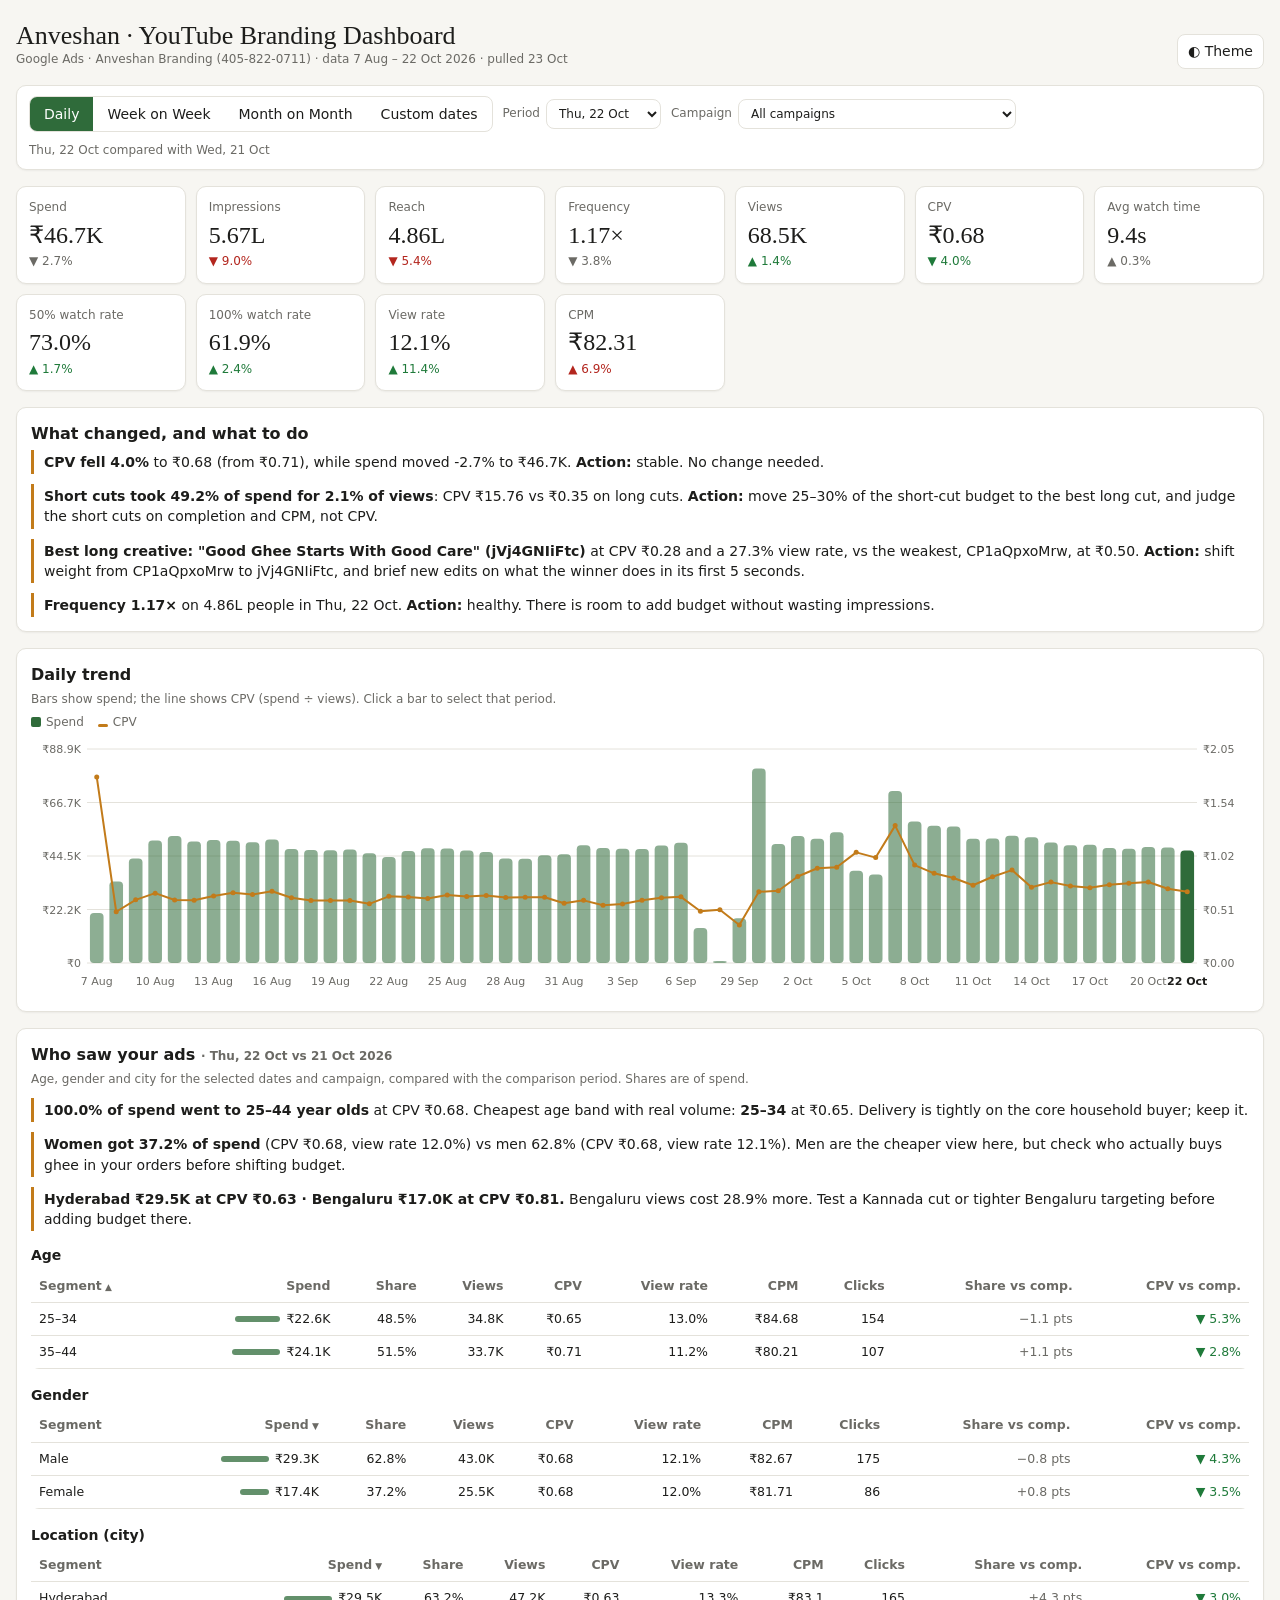
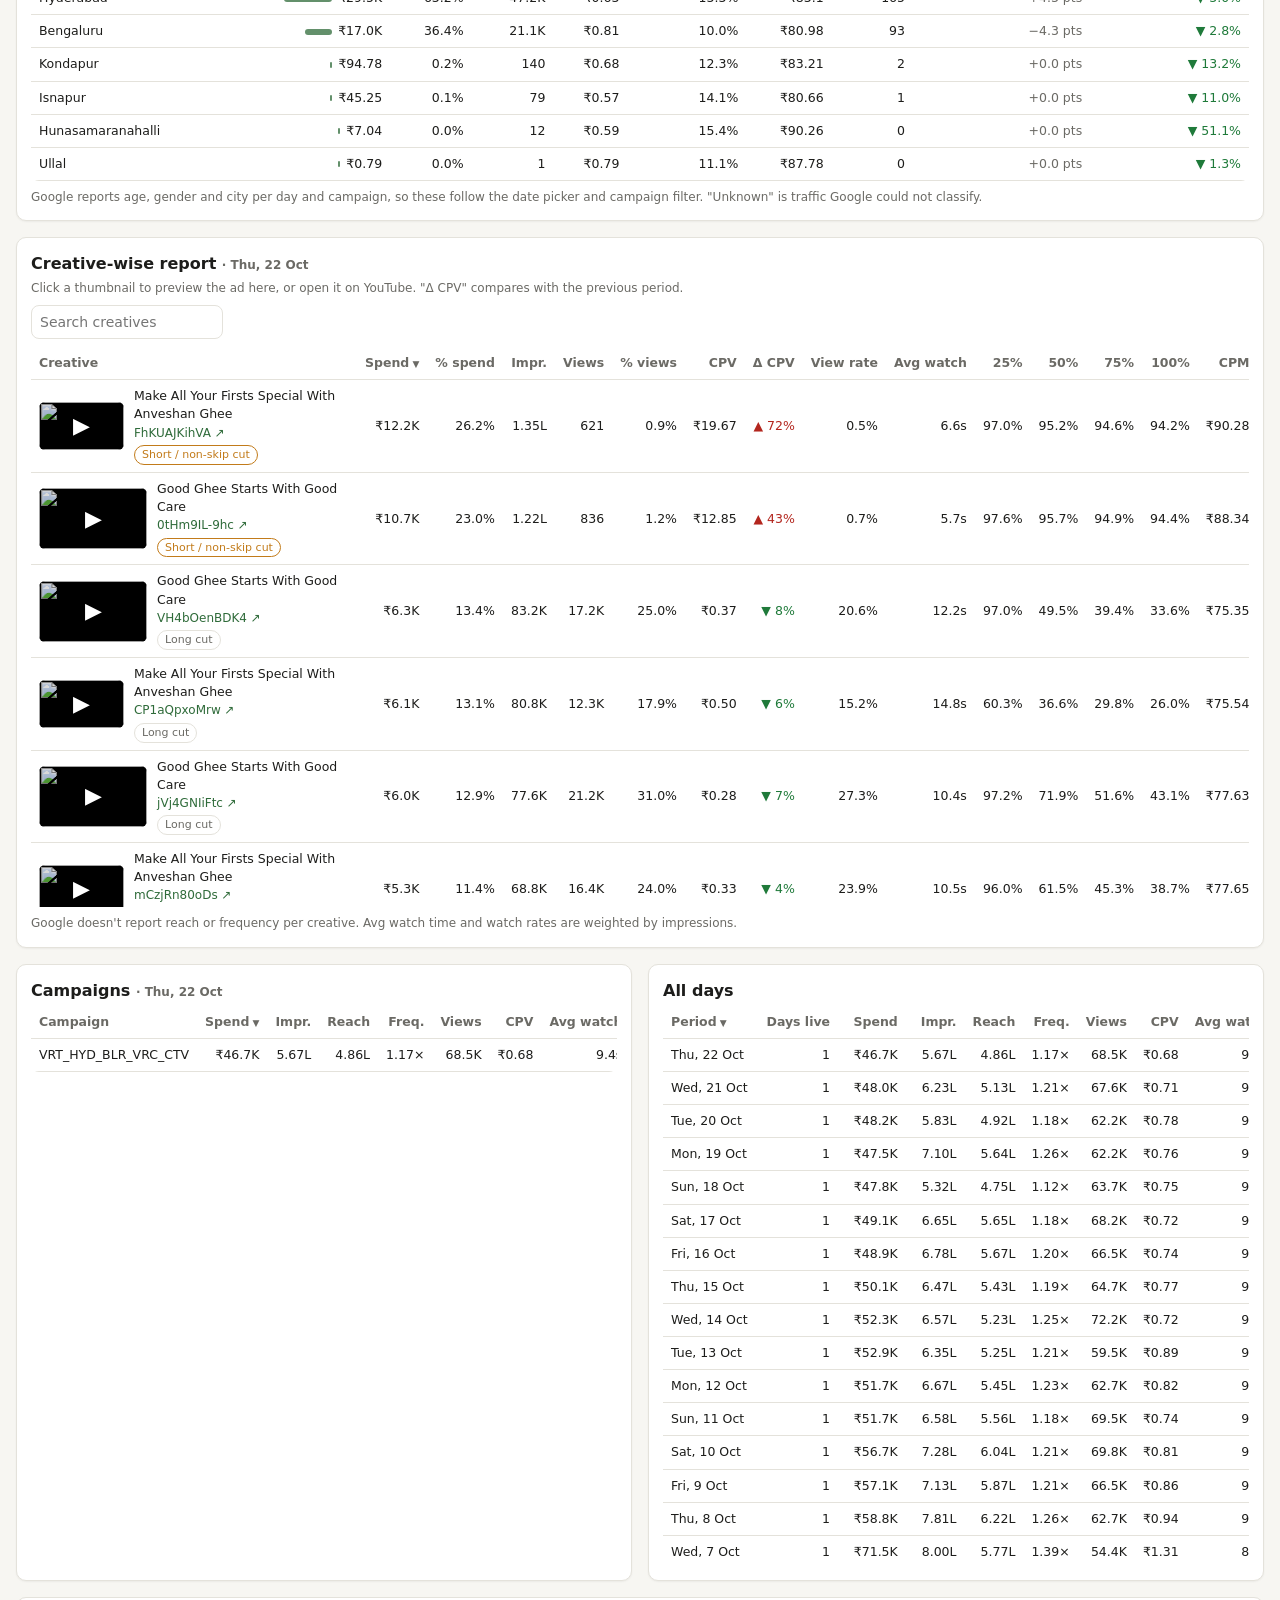
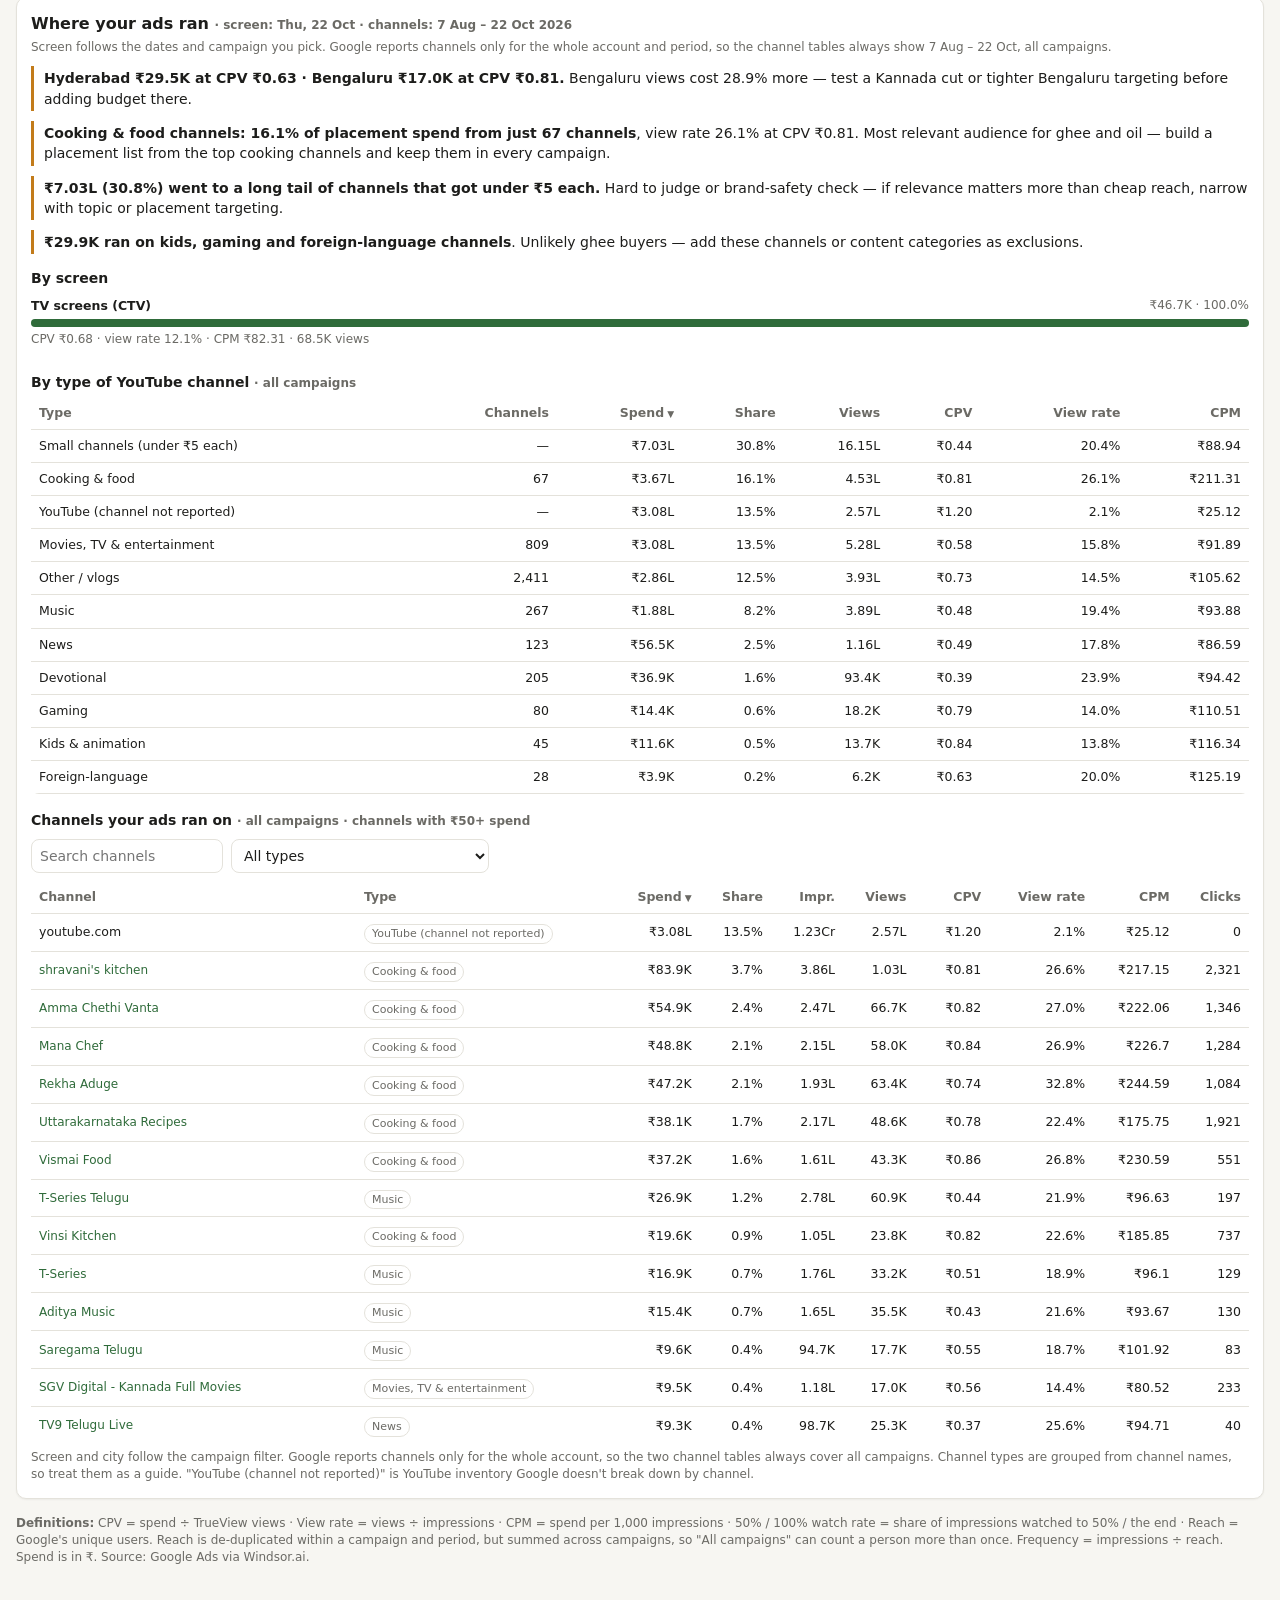
==== commit e1f14060: "Brand dashboard: data refresh through 22 Oct 2026 Co-Authored-By: Claude Opus 5.5 <noreply@anthropic" ====
--- a/index.html
+++ b/index.html
@@ -179,7 +179,7 @@
 </div>
 
 <script>
-const D={"campaigns":["VRT_DEL_MUB_HYD_BLR_CHN_VRC_CTV","VRT_DEL_MUB_HYD_BLR_CHN_VVC_CTV","VRT_HYD_BLR_CTV","VRT_HYD_BLR_Line-up_VVC_1","VRT_HYD_BLR_Mobile","VRT_HYD_BLR_VRC_CTV"],"videos":[{"id":"VwvyH_UPc6k","title":"Everyday Ghee Ritual"},{"id":"tOLoTwaxIuU","title":"Inside Our Ghee Process"},{"id":"thVQbDH8gDY","title":"Ghee Making Masterclass"},{"id":"FhKUAJKihVA","title":"Make All Your Firsts Special With Anveshan Ghee"},{"id":"Xn2ckv92hKI","title":"Traditional Kerala Fried Rice"},{"id":"0tHm9IL-9hc","title":"Good Ghee Starts With Good Care"},{"id":"lkkV0WBshxs","title":"Secret To Great Mix Veg!"},{"id":"jVj4GNIiFtc","title":"Good Ghee Starts With Good Care"},{"id":"VH4bOenBDK4","title":"Good Ghee Starts With Good Care"},{"id":"CP1aQpxoMrw","title":"Make All Your Firsts Special With Anveshan Ghee"},{"id":"mCzjRn80oDs","title":"Make All Your Firsts Special With Anveshan Ghee"},{"id":"bjzNxbN9I64","title":"Anveshan A2 Desi Cow Ghee | Your Ultimate Daily Wellness Partner"}],"rows":[["2026-08-07",2,0,406.01,2129,590,16874,0.5549,0.4169,0.3624,0.3241,0],["2026-08-07",3,0,0.5,6,1,0,0.5,0.1667,0.1667,0.1667,0],["2026-08-07",4,0,4371.57,23601,3257,13389,0.4696,0.256,0.1998,0.1691,41],["2026-08-07",2,1,313.45,1624,227,15228,0.241,0.161,0.1238,0.1057,0],["2026-08-07",3,1,1.0,5,2,0,0.4,0.4,0.4,0.2,0],["2026-08-07",4,1,4062.65,21248,1983,14279,0.2025,0.113,0.0842,0.0688,46],["2026-08-07",2,2,291.19,1509,223,24007,0.1505,0.0919,0.0596,0.0475,0],["2026-08-07",3,2,0.5,4,1,0,0.0,0.0,0.0,0.0,0],["2026-08-07",4,2,3975.06,20799,2001,20119,0.0992,0.0659,0.0481,0.0381,45],["2026-08-07",2,4,210.96,1094,121,27921,0.0904,0.059,0.0443,0.0332,0],["2026-08-07",3,4,0.5,3,1,0,0.3333,0.3333,0.3333,0.0,0],["2026-08-07",4,4,3804.57,19902,1788,24151,0.065,0.0423,0.0336,0.0275,35],["2026-08-07",2,6,142.9,742,44,2592,0.0263,0.0105,0.0105,0.0053,0],["2026-08-07",3,6,0.5,1,1,0,0.0,0.0,0.0,0.0,1],["2026-08-07",4,6,3163.56,16500,1414,29404,0.0505,0.036,0.0284,0.0238,33],["2026-08-08",2,0,6072.55,78203,22732,17109,0.5623,0.4113,0.3566,0.3201,0],["2026-08-08",3,0,47.77,207,63,15800,0.5577,0.3558,0.3029,0.2596,4],["2026-08-08",4,0,5866.81,101947,13328,13050,0.4747,0.2405,0.1773,0.143,135],["2026-08-08",2,1,3103.61,43314,5075,14856,0.2243,0.144,0.1111,0.0909,0],["2026-08-08",3,1,32.05,176,38,20525,0.3448,0.2011,0.1839,0.1379,2],["2026-08-08",4,1,4250.42,75607,6473,13782,0.1993,0.0988,0.065,0.0483,101],["2026-08-08",2,2,3164.67,43144,5562,22988,0.1354,0.0854,0.0609,0.0442,0],["2026-08-08",3,2,44.46,193,55,34557,0.2154,0.1436,0.0974,0.0615,1],["2026-08-08",4,2,4306.61,76559,6812,17295,0.0812,0.0427,0.0265,0.0187,91],["2026-08-08",2,4,1296.67,22228,1503,19889,0.0654,0.0415,0.0297,0.0218,0],["2026-08-08",3,4,29.95,115,33,40436,0.1271,0.0763,0.0678,0.0508,0],["2026-08-08",4,4,3356.67,62740,4957,19203,0.0444,0.0228,0.0151,0.0103,72],["2026-08-08",2,6,696.27,17627,344,2800,0.0088,0.0022,0.0019,0.0008,0],["2026-08-08",3,6,24.67,75,24,0,0.1467,0.12,0.0533,0.04,0],["2026-08-08",4,6,1530.68,36452,2015,20658,0.028,0.0151,0.0106,0.0074,28],["2026-08-09",2,0,6197.87,84240,20682,15239,0.5048,0.3533,0.2997,0.2641,0],["2026-08-09",3,0,2678.34,9763,2634,15912,0.5691,0.3593,0.285,0.2428,52],["2026-08-09",4,0,5850.39,100504,12444,12448,0.4537,0.2189,0.1575,0.1244,143],["2026-08-09",2,1,2717.34,40480,3350,11234,0.1671,0.1024,0.0752,0.0583,0],["2026-08-09",3,1,2064.72,8189,1986,20416,0.3353,0.2199,0.1687,0.1398,54],["2026-08-09",4,1,4745.2,82735,6880,13030,0.1818,0.0868,0.0556,0.0405,128],["2026-08-09",2,2,3091.87,44414,4498,17993,0.1,0.0612,0.0421,0.0311,0],["2026-08-09",3,2,2105.02,8487,2027,30522,0.1866,0.1177,0.0856,0.0634,54],["2026-08-09",4,2,4187.48,74424,6405,16051,0.0712,0.0365,0.0228,0.0161,103],["2026-08-09",2,4,1296.75,23685,998,9681,0.0299,0.017,0.0098,0.0072,0],["2026-08-09",3,4,1696.18,5656,1644,42892,0.1485,0.0869,0.0632,0.0458,48],["2026-08-09",4,4,3302.5,61528,4936,17769,0.038,0.0194,0.0129,0.009,87],["2026-08-09",2,6,1091.09,21897,488,2709,0.0057,0.0006,0.0006,0.0003,0],["2026-08-09",3,6,1181.93,3198,1154,64125,0.147,0.0817,0.0575,0.0416,27],["2026-08-09",4,6,1231.21,30786,1767,18816,0.0228,0.0121,0.0084,0.0054,30],["2026-08-10",2,0,5465.33,86691,15862,12272,0.3988,0.279,0.2364,0.2084,0],["2026-08-10",3,0,4517.13,21124,4767,14809,0.5453,0.3157,0.2417,0.2009,109],["2026-08-10",4,0,7470.69,134867,15657,12521,0.4618,0.2204,0.156,0.1236,166],["2026-08-10",2,1,2655.89,50027,2109,5373,0.0704,0.044,0.0333,0.0272,0],["2026-08-10",3,1,3950.94,20200,4164,18460,0.3027,0.1813,0.1351,0.1085,143],["2026-08-10",4,1,4699.35,90440,7001,13356,0.1886,0.0907,0.0597,0.0449,122],["2026-08-10",2,2,2864.69,52480,3222,10811,0.0588,0.0379,0.0262,0.0192,0],["2026-08-10",3,2,4007.5,19531,4225,27553,0.1628,0.101,0.0707,0.0533,111],["2026-08-10",4,2,3659.78,75305,6269,17451,0.0806,0.0431,0.0274,0.0193,83],["2026-08-10",2,4,1781.73,38483,1244,5184,0.0171,0.0104,0.0048,0.0038,0],["2026-08-10",3,4,2881.66,13323,3110,35563,0.1143,0.0689,0.0501,0.0336,106],["2026-08-10",4,4,2509.1,58804,4198,20007,0.0484,0.0249,0.0171,0.0121,60],["2026-08-10",2,6,1698.21,37567,931,2705,0.0055,0.0004,0.0004,0.0002,0],["2026-08-10",3,6,1710.58,6657,1889,47139,0.1004,0.0552,0.0367,0.0245,56],["2026-08-10",4,6,1009.23,38369,1503,20550,0.0281,0.0144,0.0103,0.0069,19],["2026-08-11",2,0,6778.26,90845,22295,14741,0.4854,0.3451,0.296,0.2621,0],["2026-08-11",3,0,5034.71,27329,5649,14413,0.536,0.2979,0.2238,0.1831,103],["2026-08-11",4,0,7936.09,133065,16958,12642,0.4651,0.2265,0.1624,0.1292,185],["2026-08-11",2,1,2172.76,36465,1989,6590,0.0918,0.0589,0.045,0.0356,0],["2026-08-11",3,1,5512.24,31282,6008,17817,0.2917,0.1689,0.1214,0.0955,211],["2026-08-11",4,1,4629.98,82338,7073,13474,0.1937,0.0931,0.0613,0.0447,122],["2026-08-11",2,2,2654.01,41164,3654,15041,0.0871,0.056,0.0391,0.0289,0],["2026-08-11",3,2,4594.55,24349,5053,26916,0.1577,0.0989,0.0686,0.0489,130],["2026-08-11",4,2,3637.52,67997,6535,18172,0.0869,0.0474,0.0303,0.022,85],["2026-08-11",2,4,1507.03,28810,1190,5971,0.0206,0.0131,0.0061,0.0044,0],["2026-08-11",3,4,2344.65,10764,2806,39206,0.1293,0.0782,0.0565,0.0399,71],["2026-08-11",4,4,2480.14,52456,4424,20880,0.0515,0.0266,0.0184,0.0127,64],["2026-08-11",2,6,1263.3,26024,863,2943,0.009,0.0006,0.0005,0.0004,0],["2026-08-11",3,6,1591.6,6437,1910,50918,0.11,0.0644,0.0445,0.031,64],["2026-08-11",4,6,669.54,27450,1231,22933,0.0368,0.0183,0.0117,0.0085,9],["2026-08-12",2,0,6313.74,93786,19131,14974,0.4953,0.3514,0.2988,0.2633,0],["2026-08-12",3,0,5738.41,26680,6356,15254,0.559,0.33,0.2558,0.2129,122],["2026-08-12",4,0,8229.27,150722,18885,12656,0.4643,0.2266,0.1621,0.1293,187],["2026-08-12",2,1,2296.77,45858,1967,7325,0.1033,0.065,0.0504,0.0394,0],["2026-08-12",3,1,4199.41,20759,4756,19892,0.3289,0.2044,0.1568,0.1253,123],["2026-08-12",4,1,4180.98,84113,6602,13367,0.1901,0.0912,0.0605,0.045,103],["2026-08-12",2,2,2750.79,50805,3453,15680,0.0904,0.0579,0.0391,0.0288,0],["2026-08-12",3,2,3965.47,19563,4488,28964,0.1742,0.1091,0.075,0.0551,119],["2026-08-12",4,2,3775.45,77897,6884,17652,0.0828,0.0447,0.0285,0.0206,121],["2026-08-12",2,4,1623.76,39758,1159,5895,0.0187,0.0126,0.0063,0.0048,0],["2026-08-12",3,4,1813.31,7121,2283,46331,0.1618,0.0962,0.0685,0.0458,43],["2026-08-12",4,4,2442.32,58741,4520,20961,0.0524,0.0271,0.0186,0.0138,59],["2026-08-12",2,6,1357.03,35651,879,3033,0.0093,0.0016,0.0013,0.0008,0],["2026-08-12",3,6,1122.98,4003,1408,62399,0.1369,0.0841,0.0583,0.0432,31],["2026-08-12",4,6,715.29,32626,1278,25745,0.0424,0.0231,0.0165,0.0108,15],["2026-08-13",2,0,6109.78,71694,18396,15129,0.4984,0.3614,0.3095,0.2756,0],["2026-08-13",3,0,4377.02,18189,5030,16257,0.5859,0.3702,0.2954,0.2494,87],["2026-08-13",4,0,8180.27,135388,16227,12441,0.4584,0.2192,0.1548,0.1222,162],["2026-08-13",2,1,2537.32,33182,2418,8841,0.1279,0.0831,0.0637,0.0523,0],["2026-08-13",3,1,5121.4,25122,5745,19866,0.3322,0.2034,0.1525,0.122,190],["2026-08-13",4,1,3999.34,72959,5784,13314,0.1902,0.09,0.0586,0.0437,93],["2026-08-13",2,2,2971.06,37075,3708,16177,0.0931,0.0582,0.0391,0.0286,0],["2026-08-13",3,2,4663.72,20193,5215,32724,0.1999,0.1316,0.0944,0.0693,135],["2026-08-13",4,2,4184.19,76188,6583,16932,0.0774,0.0404,0.0253,0.0178,107],["2026-08-13",2,4,1501.14,22582,960,6621,0.0197,0.0128,0.0068,0.0045,0],["2026-08-13",3,4,2034.73,7324,2446,48878,0.1739,0.1034,0.0752,0.0527,52],["2026-08-13",4,4,2303.76,51088,3960,21210,0.0528,0.0291,0.0195,0.0136,58],["2026-08-13",2,6,1278.21,20274,633,2950,0.0076,0.0008,0.0006,0.0004,0],["2026-08-13",3,6,1199.78,3950,1429,64566,0.1421,0.0848,0.0628,0.0475,43],["2026-08-13",4,6,677.9,26289,1204,26402,0.0444,0.0244,0.0167,0.012,6],["2026-08-14",2,0,5665.34,75763,16712,14205,0.4635,0.3346,0.2893,0.2577,0],["2026-08-14",3,0,5722.13,26288,6377,15382,0.5599,0.3336,0.2598,0.2156,108],["2026-08-14",4,0,6922.71,119479,13994,12450,0.4534,0.2205,0.1572,0.1246,123],["2026-08-14",2,1,2555.25,39359,2140,7414,0.106,0.0665,0.0515,0.0416,0],["2026-08-14",3,1,4899.37,24151,5480,19672,0.3257,0.2018,0.1493,0.1205,186],["2026-08-14",4,1,4781.6,87533,6370,12809,0.1773,0.0823,0.053,0.0389,112],["2026-08-14",2,2,2940.21,43730,3561,15094,0.0871,0.0567,0.0391,0.029,0],["2026-08-14",3,2,3402.32,14743,3918,32734,0.2055,0.13,0.0913,0.0685,96],["2026-08-14",4,2,3442.48,66961,5387,16903,0.0778,0.0404,0.0255,0.018,70],["2026-08-14",2,4,1830.45,32152,1193,6580,0.0196,0.0119,0.0062,0.0046,0],["2026-08-14",3,4,1806.22,6153,2166,54034,0.1976,0.1225,0.0886,0.0645,49],["2026-08-14",4,4,3332.64,67378,4968,18712,0.0428,0.0215,0.0141,0.0098,86],["2026-08-14",2,6,1470.4,28420,753,2884,0.0073,0.0004,0.0002,0.0001,0],["2026-08-14",3,6,1096.71,3530,1316,66997,0.1543,0.0882,0.0627,0.0461,24],["2026-08-14",4,6,873.71,31708,1261,23218,0.0353,0.0198,0.0136,0.0089,17],["2026-08-15",2,0,6014.67,86830,20268,14142,0.458,0.333,0.287,0.2562,0],["2026-08-15",3,0,5420.9,27738,6183,14897,0.5502,0.3168,0.2402,0.197,122],["2026-08-15",4,0,7567.37,124840,13644,12111,0.4434,0.2067,0.1445,0.1129,166],["2026-08-15",2,1,2654.13,44973,2528,7342,0.1023,0.0609,0.0447,0.0353,0],["2026-08-15",3,1,4922.41,26287,5605,19117,0.3188,0.191,0.1394,0.1099,171],["2026-08-15",4,1,4135.95,74772,5243,12631,0.1749,0.0796,0.0502,0.0355,101],["2026-08-15",2,2,2998.91,48115,3653,12942,0.0689,0.0429,0.0284,0.0211,0],["2026-08-15",3,2,3305.83,13847,3861,33987,0.2146,0.1352,0.0961,0.0706,91],["2026-08-15",4,2,4280.66,76878,5934,15734,0.0676,0.0337,0.021,0.0146,114],["2026-08-15",2,4,1483.09,30309,922,4450,0.0127,0.0081,0.0029,0.0021,0],["2026-08-15",3,4,1683.55,5857,2111,53353,0.196,0.1169,0.084,0.064,50],["2026-08-15",4,4,2735.22,56035,3805,18030,0.0394,0.0194,0.0132,0.0092,66],["2026-08-15",2,6,1340.88,28671,730,2692,0.0054,0.0004,0.0004,0.0002,0],["2026-08-15",3,6,1028.0,3164,1272,70276,0.1595,0.0929,0.0676,0.0475,25],["2026-08-15",4,6,637.5,26999,981,22813,0.036,0.0195,0.0141,0.0098,14],["2026-08-16",2,0,6303.39,88555,18851,13920,0.4603,0.317,0.2681,0.2354,0],["2026-08-16",3,0,5023.44,23498,5760,15456,0.5654,0.3403,0.2639,0.2213,89],["2026-08-16",4,0,7653.13,118535,13186,12049,0.4423,0.2046,0.1428,0.1116,171],["2026-08-16",2,1,2436.25,41565,2110,7128,0.098,0.058,0.0432,0.034,0],["2026-08-16",3,1,3884.83,17085,4447,21429,0.3595,0.2337,0.1807,0.1448,106],["2026-08-16",4,1,4358.47,71819,5250,12607,0.1749,0.0789,0.0501,0.0366,98],["2026-08-16",2,2,2902.71,46505,3447,13402,0.0721,0.0442,0.0301,0.0222,0],["2026-08-16",3,2,4782.14,22069,5494,30967,0.1917,0.1208,0.0838,0.0601,133],["2026-08-16",4,2,4320.44,71726,5742,15471,0.0661,0.0332,0.02,0.014,117],["2026-08-16",2,4,1404.96,29183,825,4191,0.0121,0.0077,0.0029,0.0021,0],["2026-08-16",3,4,1936.62,5947,2387,60044,0.2246,0.1363,0.1012,0.0697,46],["2026-08-16",4,4,2404.9,46653,3319,18602,0.0424,0.022,0.0147,0.0104,51],["2026-08-16",2,6,1333.47,28452,728,2811,0.0067,0.0002,0.0002,0.0001,0],["2026-08-16",3,6,1972.74,7000,2367,56131,0.1248,0.0687,0.0444,0.0294,73],["2026-08-16",4,6,619.55,23032,931,21030,0.0297,0.0164,0.0103,0.0075,13],["2026-08-17",2,0,5766.99,79875,19444,14580,0.4767,0.3505,0.3051,0.2736,0],["2026-08-17",3,0,4995.74,25924,6001,15051,0.5542,0.3207,0.2479,0.2057,124],["2026-08-17",4,0,7317.01,120801,14375,12447,0.4578,0.2206,0.155,0.1227,104],["2026-08-17",2,1,2587.54,40682,2362,7289,0.1017,0.0631,0.0485,0.0387,0],["2026-08-17",3,1,3633.52,18663,4322,19840,0.3289,0.2065,0.1546,0.1238,129],["2026-08-17",4,1,4203.99,75215,5801,13084,0.1833,0.0868,0.0565,0.0408,111],["2026-08-17",2,2,2975.51,44947,3754,13838,0.0788,0.0491,0.0333,0.024,0],["2026-08-17",3,2,2624.77,10958,3228,35732,0.2305,0.1454,0.1055,0.0791,81],["2026-08-17",4,2,4388.86,77547,6536,16221,0.072,0.0364,0.0226,0.0158,121],["2026-08-17",2,4,1614.28,29661,1078,4503,0.0156,0.0102,0.003,0.0022,0],["2026-08-17",3,4,1438.33,4534,1819,59316,0.2098,0.132,0.102,0.076,35],["2026-08-17",4,4,2740.94,55334,4030,18400,0.0403,0.0208,0.0141,0.009,71],["2026-08-17",2,6,1543.34,29088,935,3008,0.008,0.0007,0.0004,0.0002,0],["2026-08-17",3,6,810.15,2427,1031,74105,0.1718,0.1039,0.0687,0.0474,21],["2026-08-17",4,6,705.61,26210,1060,21414,0.0315,0.0165,0.0105,0.0071,17],["2026-08-18",2,0,6010.58,77048,19911,15052,0.4928,0.3623,0.3146,0.2818,0],["2026-08-18",3,0,3636.97,17015,4678,16185,0.5845,0.3652,0.2913,0.2506,64],["2026-08-18",4,0,7293.32,124578,15098,12526,0.4615,0.2232,0.1577,0.1251,144],["2026-08-18",2,1,2605.08,37834,2789,8948,0.1317,0.0845,0.0644,0.0516,0],["2026-08-18",3,1,3515.53,17310,4385,21143,0.3546,0.2299,0.174,0.1403,92],["2026-08-18",4,1,4356.84,79455,6292,13124,0.1863,0.0879,0.0563,0.0404,103],["2026-08-18",2,2,2990.89,41014,3971,16255,0.0944,0.0608,0.042,0.0302,0],["2026-08-18",3,2,3680.0,18495,4683,31702,0.1975,0.1232,0.0883,0.0649,113],["2026-08-18",4,2,4179.4,76903,6222,15965,0.0695,0.035,0.0211,0.0145,111],["2026-08-18",2,4,1418.53,25241,950,5039,0.0163,0.0099,0.0041,0.0032,0],["2026-08-18",3,4,1671.79,6529,2378,53754,0.1952,0.1187,0.086,0.063,46],["2026-08-18",4,4,2848.9,59343,4195,18397,0.0414,0.021,0.0136,0.0099,67],["2026-08-18",2,6,1302.11,24202,755,2915,0.0098,0.0007,0.0007,0.0004,0],["2026-08-18",3,6,707.42,2451,1014,77862,0.1816,0.1115,0.0766,0.0543,19],["2026-08-18",4,6,677.07,27114,999,21960,0.0316,0.0171,0.0118,0.0074,12],["2026-08-19",2,0,5577.29,73456,18341,14609,0.4791,0.3513,0.3041,0.2721,0],["2026-08-19",3,0,4142.63,19631,5386,16280,0.5853,0.3713,0.2947,0.2484,75],["2026-08-19",4,0,7241.28,127330,15523,12610,0.4633,0.2278,0.1617,0.1279,149],["2026-08-19",2,1,2796.29,40829,2722,7816,0.1107,0.0715,0.0528,0.0422,0],["2026-08-19",3,1,3362.73,16111,4234,21611,0.3628,0.2389,0.1815,0.1506,114],["2026-08-19",4,1,4307.78,83422,6286,13176,0.1874,0.0888,0.057,0.0409,104],["2026-08-19",2,2,3249.81,45255,4276,15204,0.0868,0.0554,0.038,0.0273,0],["2026-08-19",3,2,3507.03,17471,4637,32816,0.2036,0.1308,0.0916,0.0697,127],["2026-08-19",4,2,4588.79,87138,7347,16537,0.0746,0.0387,0.0233,0.0165,133],["2026-08-19",2,4,1481.12,25957,940,4050,0.0129,0.0077,0.0022,0.0013,0],["2026-08-19",3,4,1303.42,4776,1917,58640,0.2144,0.1325,0.0966,0.072,29],["2026-08-19",4,4,2579.18,59528,3947,18955,0.0432,0.0222,0.0151,0.0107,59],["2026-08-19",2,6,1362.41,24841,840,2999,0.0085,0.0008,0.0007,0.0004,0],["2026-08-19",3,6,685.31,2433,1020,75212,0.1736,0.1019,0.0757,0.0503,23],["2026-08-19",4,6,640.02,28893,1020,23530,0.0364,0.0213,0.0142,0.0093,6],["2026-08-20",2,0,5757.7,75333,18863,14571,0.474,0.3526,0.3078,0.2774,0],["2026-08-20",3,0,5039.14,25783,6430,15455,0.5553,0.3402,0.2643,0.2238,109],["2026-08-20",4,0,7605.05,130825,15986,12534,0.4616,0.2247,0.1596,0.1266,162],["2026-08-20",2,1,2623.89,38826,2373,7437,0.1061,0.067,0.052,0.0418,0],["2026-08-20",3,1,3086.34,14282,3828,21833,0.3625,0.2459,0.1902,0.1546,78],["2026-08-20",4,1,4405.14,81615,6311,13039,0.1855,0.0869,0.0551,0.0404,99],["2026-08-20",2,2,3119.77,43755,4030,15397,0.0889,0.0574,0.0399,0.03,0],["2026-08-20",3,2,3029.55,15986,4256,32988,0.2052,0.1321,0.0955,0.0717,105],["2026-08-20",4,2,4493.23,83268,7232,16602,0.0751,0.0388,0.0238,0.0165,113],["2026-08-20",2,4,1529.22,26956,907,4331,0.0151,0.0092,0.0029,0.0021,0],["2026-08-20",3,4,1492.09,5863,2285,58944,0.2206,0.1347,0.0973,0.0688,44],["2026-08-20",4,4,2292.27,51379,3615,18716,0.0417,0.0205,0.014,0.0097,57],["2026-08-20",2,6,1479.93,26935,836,2952,0.0075,0.0004,0.0004,0.0002,0],["2026-08-20",3,6,661.65,2384,1033,78071,0.1862,0.1107,0.0767,0.0527,23],["2026-08-20",4,6,560.56,27466,942,26099,0.0446,0.0245,0.0157,0.0108,11],["2026-08-21",2,0,6131.84,87725,21983,15057,0.4863,0.364,0.3198,0.2898,0],["2026-08-21",3,0,4430.62,23328,6082,15788,0.5648,0.3534,0.2785,0.2367,110],["2026-08-21",4,0,8290.91,132043,16962,12546,0.457,0.2249,0.1641,0.1326,180],["2026-08-21",2,1,2474.88,44157,2337,7351,0.1036,0.065,0.0497,0.0401,0],["2026-08-21",3,1,2312.43,10165,3044,23654,0.3964,0.2755,0.2189,0.183,53],["2026-08-21",4,1,4052.19,71698,5805,13307,0.1883,0.0938,0.0612,0.0455,115],["2026-08-21",2,2,3129.37,50745,4193,14991,0.0851,0.0521,0.0366,0.0278,0],["2026-08-21",3,2,2517.71,12684,3666,35012,0.2228,0.1407,0.1028,0.0779,79],["2026-08-21",4,2,3970.02,70463,6142,17048,0.079,0.0417,0.0269,0.0192,86],["2026-08-21",2,4,1429.45,32352,858,4508,0.0129,0.009,0.0043,0.0037,0],["2026-08-21",3,4,1426.17,5001,2244,67441,0.2547,0.1559,0.1143,0.0815,32],["2026-08-21",4,4,2456.99,50624,3828,20194,0.0497,0.0262,0.0174,0.0121,76],["2026-08-21",2,6,1328.74,31365,745,2773,0.0065,0.0009,0.0009,0.0005,0],["2026-08-21",3,6,720.74,2460,1142,85899,0.205,0.123,0.0832,0.0609,23],["2026-08-21",4,6,587.17,25329,987,28668,0.0524,0.0296,0.0177,0.0127,10],["2026-08-21",3,11,346.16,1971,585,18077,0.5063,0.3514,0.2805,0.2328,19],["2026-08-22",2,0,5810.46,75521,17767,14365,0.4695,0.3394,0.2927,0.2619,0],["2026-08-22",3,0,2883.98,16980,3640,14627,0.5387,0.305,0.2313,0.1913,69],["2026-08-22",4,0,8168.91,138104,15061,12099,0.4475,0.2079,0.1445,0.1132,174],["2026-08-22",2,1,2598.96,38893,2189,7647,0.1061,0.0665,0.05,0.0398,0],["2026-08-22",3,1,2198.82,11258,2659,20218,0.3322,0.2133,0.1662,0.1334,57],["2026-08-22",4,1,4214.1,79404,5730,12868,0.18,0.084,0.0535,0.0392,114],["2026-08-22",2,2,3155.11,43578,3662,14346,0.0795,0.0487,0.0327,0.0242,0],["2026-08-22",3,2,2670.28,14060,3411,30431,0.1839,0.1182,0.0824,0.0623,81],["2026-08-22",4,2,3977.46,76444,5811,16125,0.0703,0.0367,0.0231,0.0157,83],["2026-08-22",2,4,1522.95,26749,846,3629,0.0106,0.0065,0.0016,0.0013,0],["2026-08-22",3,4,1291.43,4768,1751,55452,0.1954,0.1255,0.0924,0.0657,39],["2026-08-22",4,4,2411.44,54965,3342,17763,0.0376,0.0196,0.0131,0.0091,53],["2026-08-22",2,6,1418.39,25857,766,2882,0.0074,0.0004,0.0004,0.0003,0],["2026-08-22",3,6,535.06,1934,735,63207,0.1417,0.0806,0.0534,0.039,18],["2026-08-22",4,6,586.12,28450,818,21567,0.0333,0.0151,0.0114,0.0069,6],["2026-08-22",3,11,635.35,2944,912,18437,0.5212,0.3635,0.2906,0.2463,16],["2026-08-23",2,0,5831.24,84009,19876,14894,0.4902,0.3546,0.3062,0.273,0],["2026-08-23",3,0,3290.05,17630,4098,14978,0.5444,0.3195,0.2491,0.2084,63],["2026-08-23",4,0,7984.57,134376,14227,11897,0.437,0.2004,0.1387,0.1076,209],["2026-08-23",2,1,2670.37,44506,2625,8510,0.1213,0.0728,0.0547,0.0432,0],["2026-08-23",3,1,3447.83,18922,4269,19611,0.3185,0.2006,0.1546,0.1238,129],["2026-08-23",4,1,4083.32,75573,5198,12442,0.1709,0.077,0.0487,0.035,125],["2026-08-23",2,2,3147.47,49071,3814,14381,0.0796,0.0472,0.0323,0.0232,0],["2026-08-23",3,2,1807.67,7956,2381,36260,0.2326,0.1516,0.1087,0.0812,44],["2026-08-23",4,2,4023.01,75455,5642,15370,0.0646,0.0323,0.0201,0.0138,120],["2026-08-23",2,4,1456.88,30457,782,3785,0.0108,0.0067,0.0025,0.0017,0],["2026-08-23",3,4,2442.01,9395,3286,51908,0.1871,0.1133,0.0809,0.0575,76],["2026-08-23",4,4,2606.11,56070,3462,17081,0.0352,0.018,0.0123,0.0089,59],["2026-08-23",2,6,1390.66,29964,772,2826,0.0067,0.001,0.0009,0.0006,0],["2026-08-23",3,6,868.16,2862,1166,69729,0.1623,0.0899,0.0637,0.0456,30],["2026-08-23",4,6,659.63,27944,955,20168,0.0304,0.0155,0.0109,0.0079,9],["2026-08-23",3,11,804.02,3408,1124,19188,0.5386,0.389,0.3142,0.2592,21],["2026-08-24",2,0,6254.35,74094,21423,15704,0.5165,0.3816,0.333,0.2997,0],["2026-08-24",3,0,5077.33,29235,6166,14459,0.5278,0.2977,0.2276,0.186,112],["2026-08-24",4,0,7853.76,125892,14813,12430,0.4567,0.2206,0.1562,0.1244,149],["2026-08-24",2,1,2721.83,33514,2709,9035,0.1306,0.083,0.0637,0.0512,0],["2026-08-24",3,1,3049.26,16344,3525,19304,0.3144,0.1957,0.1466,0.1204,79],["2026-08-24",4,1,4206.14,74043,5329,12868,0.1795,0.0839,0.0538,0.039,87],["2026-08-24",2,2,2795.53,33658,3614,16521,0.0974,0.0618,0.0419,0.031,0],["2026-08-24",3,2,2635.38,13709,3491,31348,0.1917,0.1211,0.0859,0.0645,86],["2026-08-24",4,2,3924.19,69669,5505,16326,0.0715,0.0373,0.0239,0.0168,84],["2026-08-24",2,4,1414.05,20475,843,5115,0.0172,0.0116,0.0052,0.0042,0],["2026-08-24",3,4,1518.73,6083,2125,51632,0.1822,0.1115,0.0821,0.0578,43],["2026-08-24",4,4,2586.9,52976,3579,18643,0.0435,0.0224,0.0146,0.0104,55],["2026-08-24",2,6,1302.39,19182,739,3124,0.0095,0.0005,0.0005,0.0002,0],["2026-08-24",3,6,725.73,2623,996,63920,0.1528,0.0789,0.053,0.0381,30],["2026-08-24",4,6,787.26,28499,1130,22956,0.0338,0.0194,0.0127,0.0087,15],["2026-08-24",3,11,803.97,4134,1174,17689,0.4951,0.341,0.2696,0.2214,19],["2026-08-25",2,0,5433.94,87207,17274,14372,0.4698,0.3451,0.3002,0.2693,0],["2026-08-25",3,0,3824.5,20985,4680,14791,0.5403,0.3131,0.2394,0.1988,98],["2026-08-25",4,0,7789.15,127325,14894,12463,0.4595,0.221,0.156,0.123,161],["2026-08-25",2,1,2720.56,54596,2327,7527,0.1057,0.0656,0.0489,0.0389,0],["2026-08-25",3,1,3414.4,19283,4168,19054,0.3071,0.1913,0.1444,0.117,127],["2026-08-25",4,1,4203.65,75001,5336,12815,0.1801,0.0819,0.0507,0.037,107],["2026-08-25",2,2,3091.97,59006,3624,14231,0.0821,0.0526,0.0358,0.0263,1],["2026-08-25",3,2,3127.53,14742,4098,33568,0.2117,0.135,0.0949,0.0685,98],["2026-08-25",4,2,4293.13,77119,6073,16181,0.0704,0.0364,0.0226,0.0158,92],["2026-08-25",2,4,1588.85,41011,956,3714,0.0113,0.0068,0.0024,0.0019,0],["2026-08-25",3,4,1780.35,6744,2402,53874,0.1894,0.1195,0.0886,0.0658,53],["2026-08-25",4,4,2323.8,50551,3231,18506,0.0412,0.0206,0.0145,0.0103,55],["2026-08-25",2,6,1662.19,43060,927,2870,0.0076,0.0008,0.0008,0.0004,0],["2026-08-25",3,6,777.73,2787,1034,64189,0.145,0.0834,0.0598,0.0415,18],["2026-08-25",4,6,748.81,30720,1051,20907,0.0269,0.0138,0.0094,0.0068,11],["2026-08-25",3,11,809.78,3613,1124,18538,0.5228,0.3643,0.2956,0.2517,17],["2026-08-26",2,0,6124.73,76723,19830,14732,0.4847,0.3515,0.3023,0.2716,0],["2026-08-26",3,0,3488.25,21467,4392,14239,0.5272,0.2882,0.2196,0.179,107],["2026-08-26",4,0,7587.5,123057,13829,12149,0.4478,0.2091,0.1465,0.1147,160],["2026-08-26",2,1,2705.32,39813,2618,8194,0.1162,0.0724,0.0534,0.042,0],["2026-08-26",3,1,3146.17,19032,3971,18724,0.3036,0.1856,0.1383,0.1116,110],["2026-08-26",4,1,4341.16,75840,5643,12762,0.179,0.082,0.0515,0.0368,102],["2026-08-26",2,2,2952.23,40234,3429,13368,0.0744,0.0448,0.0306,0.0231,0],["2026-08-26",3,2,2518.25,11571,3270,34459,0.2163,0.1407,0.1019,0.0773,78],["2026-08-26",4,2,4481.32,78116,6109,15586,0.0673,0.0335,0.0204,0.0144,91],["2026-08-26",2,4,1398.04,24283,799,3867,0.0122,0.0077,0.0026,0.0017,0],["2026-08-26",3,4,1965.43,7140,2577,53576,0.1913,0.1186,0.0876,0.0624,44],["2026-08-26",4,4,2231.08,48055,2920,17331,0.0358,0.0188,0.012,0.0081,60],["2026-08-26",2,6,1332.26,23301,712,2707,0.0061,0.0004,0.0002,0.0001,0],["2026-08-26",3,6,703.5,2313,896,70883,0.1692,0.0955,0.0656,0.0458,23],["2026-08-26",4,6,717.48,27430,976,20011,0.0291,0.0144,0.0089,0.0066,17],["2026-08-26",3,11,1020.39,4397,1344,18409,0.5234,0.3582,0.2888,0.2373,22],["2026-08-27",2,0,5598.15,72088,18279,14504,0.4701,0.3514,0.3083,0.2791,0],["2026-08-27",3,0,4034.97,21965,5107,15081,0.5518,0.3224,0.2491,0.207,91],["2026-08-27",4,0,7673.15,126748,14561,12354,0.4546,0.2162,0.1536,0.1207,138],["2026-08-27",2,1,2826.42,39558,2471,7692,0.1076,0.0684,0.0511,0.041,0],["2026-08-27",3,1,2898.76,16347,3615,19539,0.3207,0.1993,0.1501,0.1236,93],["2026-08-27",4,1,4231.13,76442,5403,12850,0.181,0.0833,0.0523,0.0381,82],["2026-08-27",2,2,2970.44,41005,3309,13446,0.0762,0.0484,0.0328,0.0248,0],["2026-08-27",3,2,2135.52,8526,2734,38715,0.2511,0.1662,0.1188,0.0931,53],["2026-08-27",4,2,4442.97,79226,6043,15491,0.066,0.0313,0.0195,0.0134,80],["2026-08-27",2,4,1587.16,26859,877,3873,0.0115,0.0074,0.002,0.0016,0],["2026-08-27",3,4,1523.36,4886,1937,57997,0.2113,0.13,0.0912,0.0681,35],["2026-08-27",4,4,2277.68,51535,3148,18106,0.04,0.0188,0.0124,0.0088,60],["2026-08-27",2,6,1528.53,26392,766,2703,0.0059,0.0002,0.0001,0.0,0],["2026-08-27",3,6,734.09,2270,914,67248,0.1516,0.0876,0.0596,0.0429,23],["2026-08-27",4,6,733.71,29472,1003,22641,0.0328,0.0185,0.0141,0.0092,9],["2026-08-27",3,11,960.06,3857,1229,18903,0.5337,0.3748,0.3033,0.2512,17],["2026-08-28",2,0,5702.32,90081,18877,13966,0.4507,0.3318,0.2908,0.2623,0],["2026-08-28",3,0,3086.74,15994,3849,15408,0.5597,0.3339,0.2596,0.2165,63],["2026-08-28",4,0,7959.12,136720,14995,12299,0.45,0.2153,0.1507,0.1183,188],["2026-08-28",2,1,2741.32,55032,2679,7297,0.1016,0.0625,0.0458,0.0355,0],["2026-08-28",3,1,2401.18,12045,2947,20507,0.3382,0.2205,0.1662,0.1352,77],["2026-08-28",4,1,4050.28,79473,5016,12676,0.1765,0.0789,0.0509,0.0366,91],["2026-08-28",2,2,2965.85,57087,3398,11944,0.0642,0.0398,0.0263,0.0195,0],["2026-08-28",3,2,1818.22,6790,2394,41447,0.2781,0.1785,0.128,0.0911,41],["2026-08-28",4,2,4351.63,85086,6134,15732,0.068,0.0337,0.0206,0.0144,113],["2026-08-28",2,4,1454.98,39925,983,4143,0.0123,0.0084,0.0044,0.0034,0],["2026-08-28",3,4,1039.31,3176,1358,65698,0.246,0.1593,0.1137,0.0807,21],["2026-08-28",4,4,2255.57,56753,3056,17675,0.0386,0.019,0.0127,0.0092,62],["2026-08-28",2,6,1441.93,40228,867,2624,0.0058,0.0011,0.0009,0.0006,0],["2026-08-28",3,6,653.54,1822,824,76999,0.1809,0.1021,0.0713,0.0502,12],["2026-08-28",4,6,692.04,34975,937,20069,0.03,0.0161,0.0107,0.007,12],["2026-08-28",3,11,827.18,3022,1120,20522,0.575,0.425,0.3536,0.2932,15],["2026-08-29",2,0,6598.06,85662,21743,15102,0.4942,0.3578,0.3096,0.2778,0],["2026-08-29",3,0,3302.47,19407,4125,14570,0.5335,0.3033,0.231,0.1881,76],["2026-08-29",4,0,7622.64,106817,13202,12449,0.456,0.2221,0.1582,0.1249,136],["2026-08-29",2,1,2516.42,44742,2328,7838,0.1087,0.0662,0.0487,0.0386,0],["2026-08-29",3,1,2881.24,16115,3538,19274,0.3143,0.1974,0.1465,0.118,95],["2026-08-29",4,1,4476.9,67163,5185,12845,0.1802,0.0837,0.0526,0.0388,94],["2026-08-29",2,2,2806.8,44226,3111,12767,0.0682,0.0422,0.028,0.0199,0],["2026-08-29",3,2,1326.1,5334,1835,42281,0.2794,0.1869,0.1364,0.107,28],["2026-08-29",4,2,4377.66,66464,5550,15942,0.0696,0.0356,0.0214,0.0151,98],["2026-08-29",2,4,1265.99,28166,785,3928,0.0119,0.007,0.0026,0.0022,0],["2026-08-29",3,4,715.36,2664,1047,55790,0.2037,0.1255,0.0894,0.0615,18],["2026-08-29",4,4,2222.87,41105,2816,18748,0.0427,0.0226,0.0153,0.0108,51],["2026-08-29",2,6,1218.94,27848,704,2737,0.0058,0.0005,0.0005,0.0003,0],["2026-08-29",3,6,606.29,2157,877,68617,0.1688,0.0851,0.0557,0.04,29],["2026-08-29",4,6,627.33,21400,885,21083,0.0306,0.0132,0.0093,0.0071,4],["2026-08-29",3,11,717.22,3407,1093,19055,0.542,0.3775,0.2999,0.252,26],["2026-08-30",2,0,5917.84,88399,19604,14047,0.4605,0.3286,0.2816,0.2508,0],["2026-08-30",3,0,3919.21,22471,5051,14819,0.5371,0.3143,0.2415,0.1995,95],["2026-08-30",4,0,8063.06,129894,14561,11971,0.437,0.2028,0.1412,0.1101,203],["2026-08-30",2,1,2703.49,48243,2499,7574,0.1045,0.0626,0.0455,0.0352,0],["2026-08-30",3,1,2730.76,15701,3431,19332,0.3173,0.1965,0.148,0.1188,89],["2026-08-30",4,1,4238.86,73584,5291,12448,0.1701,0.077,0.0481,0.0352,87],["2026-08-30",2,2,3089.03,51564,3530,12364,0.0645,0.0384,0.0253,0.0182,0],["2026-08-30",3,2,1709.03,6872,2430,41520,0.2806,0.1792,0.1275,0.0943,47],["2026-08-30",4,2,4534.38,77837,6055,15133,0.0624,0.0306,0.0189,0.0128,108],["2026-08-30",2,4,1430.62,32471,809,3448,0.0083,0.0047,0.0018,0.0012,0],["2026-08-30",3,4,908.1,3192,1315,61484,0.226,0.1444,0.1027,0.0744,26],["2026-08-30",4,4,1978.93,43010,2776,17504,0.0362,0.0189,0.0125,0.0088,57],["2026-08-30",2,6,1397.64,31725,756,2647,0.0052,0.0003,0.0003,0.0001,0],["2026-08-30",3,6,673.9,2094,964,80084,0.1882,0.1038,0.0787,0.0536,15],["2026-08-30",4,6,556.08,22482,814,19961,0.0255,0.0146,0.0097,0.0058,18],["2026-08-30",3,11,947.77,4364,1420,19237,0.5434,0.3822,0.3079,0.2523,35],["2026-08-31",2,0,6110.77,81605,23514,15688,0.5128,0.3845,0.3369,0.3054,0],["2026-08-31",3,0,3646.03,20098,4434,14633,0.5285,0.3033,0.2345,0.1964,80],["2026-08-31",4,0,8655.46,152437,17365,12298,0.4523,0.2149,0.1512,0.1183,193],["2026-08-31",2,1,2644.09,37314,2549,7935,0.1144,0.0702,0.0531,0.0416,0],["2026-08-31",3,1,2962.12,17067,3611,18906,0.3086,0.1891,0.1394,0.1123,115],["2026-08-31",4,1,3867.81,78969,5080,12554,0.1731,0.0784,0.0485,0.0346,116],["2026-08-31",2,2,2949.84,40783,3945,15043,0.0854,0.0555,0.0375,0.0273,0],["2026-08-31",3,2,2002.62,9425,2677,34632,0.2198,0.1423,0.1013,0.0769,69],["2026-08-31",4,2,4511.38,88398,6716,15763,0.0686,0.0333,0.0208,0.0142,131],["2026-08-31",2,4,1468.94,24750,1012,5042,0.0168,0.0109,0.005,0.0038,0],["2026-08-31",3,4,990.32,3694,1384,55707,0.2026,0.1253,0.0921,0.0659,30],["2026-08-31",4,4,1729.6,49453,2687,18971,0.0424,0.0216,0.0154,0.0108,51],["2026-08-31",2,6,1379.63,23362,753,2886,0.0078,0.0007,0.0007,0.0005,0],["2026-08-31",3,6,710.93,2454,998,71498,0.1627,0.0929,0.0662,0.0503,32],["2026-08-31",4,6,607.21,31856,902,22040,0.0329,0.017,0.0121,0.0077,8],["2026-08-31",3,11,903.19,4998,1309,17229,0.4861,0.3178,0.2464,0.2061,28],["2026-09-01",2,0,6002.8,81902,21009,15328,0.5038,0.3666,0.3168,0.2838,0],["2026-09-01",3,0,4961.15,32091,6255,14108,0.5216,0.2856,0.2115,0.1732,160],["2026-09-01",4,0,8568.94,137820,17358,12346,0.4499,0.2181,0.1548,0.1237,182],["2026-09-01",2,1,2821.45,41875,2789,8820,0.1256,0.0783,0.0579,0.046,0],["2026-09-01",3,1,4073.64,27668,5115,17481,0.2776,0.1631,0.1193,0.0954,159],["2026-09-01",4,1,4176.94,71943,5403,12635,0.1763,0.0794,0.0504,0.0369,88],["2026-09-01",2,2,3030.06,43079,3975,16242,0.0917,0.0579,0.0399,0.0297,0],["2026-09-01",3,2,2519.21,12324,3258,32029,0.1992,0.1236,0.0894,0.0666,79],["2026-09-01",4,2,4227.94,71944,6446,16240,0.0727,0.0368,0.0228,0.0158,94],["2026-09-01",2,4,1366.47,26314,896,5480,0.0163,0.0105,0.0065,0.0049,0],["2026-09-01",3,4,1296.47,4744,1674,52258,0.1859,0.1151,0.084,0.0564,27],["2026-09-01",4,4,1729.74,37151,2830,20407,0.0503,0.0273,0.0192,0.0138,42],["2026-09-01",2,6,1335.24,26281,757,2857,0.008,0.0007,0.0007,0.0002,0],["2026-09-01",3,6,801.42,2620,1030,68699,0.1658,0.0918,0.0629,0.0457,25],["2026-09-01",4,6,667.65,22347,1064,22192,0.0331,0.0174,0.011,0.0082,6],["2026-09-01",3,11,1308.1,6595,1712,17168,0.4864,0.3201,0.2467,0.1986,30],["2026-09-02",2,0,6106.45,81820,23766,15973,0.5199,0.393,0.3442,0.3111,0],["2026-09-02",3,0,4317.25,24415,5282,14586,0.5298,0.3037,0.2333,0.1945,81],["2026-09-02",4,0,8591.62,160548,19495,12514,0.46,0.2231,0.1579,0.1247,167],["2026-09-02",2,1,2540.84,40197,2571,8166,0.1167,0.0745,0.0579,0.0464,0],["2026-09-02",3,1,3114.7,17503,3749,19074,0.3029,0.194,0.1477,0.1203,85],["2026-09-02",4,1,3909.42,81019,5737,12817,0.1801,0.0819,0.0519,0.037,100],["2026-09-02",2,2,3094.99,43777,4430,16362,0.0944,0.0606,0.0418,0.0317,0],["2026-09-02",3,2,2261.33,12074,2947,30422,0.1839,0.1158,0.083,0.0634,64],["2026-09-02",4,2,4001.79,82849,6570,16080,0.0703,0.0356,0.0215,0.015,122],["2026-09-02",2,4,1456.09,25998,991,5223,0.0174,0.0122,0.0049,0.0041,0],["2026-09-02",3,4,2219.01,10938,3018,39814,0.1306,0.0775,0.0554,0.0391,76],["2026-09-02",4,4,2169.38,57087,3359,17622,0.0375,0.0186,0.0124,0.0082,49],["2026-09-02",2,6,1352.03,24497,779,2938,0.0085,0.001,0.001,0.0008,0],["2026-09-02",3,6,880.09,3149,1227,69106,0.159,0.0941,0.0681,0.0447,23],["2026-09-02",4,6,698.05,31347,1011,21364,0.0328,0.0168,0.0131,0.0086,10],["2026-09-02",3,11,1075.45,4940,1531,18668,0.5278,0.3692,0.2975,0.2418,15],["2026-09-03",2,0,6131.9,79077,21688,15779,0.5172,0.3808,0.3313,0.2982,0],["2026-09-03",3,0,3957.45,22309,4688,14440,0.5257,0.2985,0.2264,0.1871,99],["2026-09-03",4,0,8543.19,158189,19563,12598,0.461,0.2251,0.1623,0.1299,201],["2026-09-03",2,1,2567.0,36510,2610,8945,0.1304,0.083,0.063,0.0507,0],["2026-09-03",3,1,4433.03,27123,5338,17980,0.2875,0.1732,0.1283,0.1024,169],["2026-09-03",4,1,3670.84,77145,5321,12949,0.1826,0.0851,0.0539,0.0389,94],["2026-09-03",2,2,3175.26,42802,4396,17260,0.0995,0.0643,0.0435,0.0323,0],["2026-09-03",3,2,2388.75,11475,3225,34469,0.2184,0.1396,0.1017,0.0754,65],["2026-09-03",4,2,4312.85,87968,7149,16502,0.0732,0.0379,0.0236,0.0165,122],["2026-09-03",2,4,1366.3,24087,809,4934,0.0159,0.0096,0.0048,0.0034,0],["2026-09-03",3,4,1067.74,4164,1522,53860,0.1948,0.1186,0.0859,0.0613,29],["2026-09-03",4,4,2149.19,55493,3497,19553,0.0456,0.0251,0.0159,0.0108,34],["2026-09-03",2,6,1307.02,23409,674,2779,0.007,0.0006,0.0006,0.0003,0],["2026-09-03",3,6,719.82,2896,1020,61169,0.137,0.0819,0.0551,0.0409,26],["2026-09-03",4,6,694.39,33430,1055,24847,0.0404,0.0225,0.0149,0.0098,10],["2026-09-03",3,11,995.98,5104,1457,18031,0.5168,0.3451,0.2714,0.2143,39],["2026-09-04",2,0,5692.19,78893,20225,15282,0.4953,0.3691,0.3235,0.2913,0],["2026-09-04",3,0,3964.97,22348,5012,14771,0.5377,0.3109,0.2403,0.2,88],["2026-09-04",4,0,7787.31,118667,15898,12756,0.4643,0.2321,0.1691,0.1364,167],["2026-09-04",2,1,2613.41,41216,2557,8287,0.1188,0.0733,0.0555,0.0457,0],["2026-09-04",3,1,3586.08,20812,4517,19202,0.3148,0.1941,0.1454,0.1193,128],["2026-09-04",4,1,4229.76,67828,5680,13171,0.1848,0.0906,0.0586,0.0436,116],["2026-09-04",2,2,3271.78,48069,4353,16000,0.0922,0.0569,0.0397,0.0292,0],["2026-09-04",3,2,2257.51,8341,2974,42353,0.2879,0.1849,0.129,0.1003,49],["2026-09-04",4,2,4265.62,68673,6203,16684,0.0754,0.0394,0.0244,0.0173,85],["2026-09-04",2,4,1532.87,29686,995,5049,0.0155,0.0096,0.0049,0.0036,0],["2026-09-04",3,4,1485.02,4838,1977,60399,0.2244,0.1393,0.098,0.0683,31],["2026-09-04",4,4,2341.49,44277,3659,20907,0.0525,0.0281,0.0187,0.0128,52],["2026-09-04",2,6,1447.41,28769,780,2681,0.0059,0.0008,0.0008,0.0005,0],["2026-09-04",3,6,757.98,2250,998,77033,0.1894,0.1038,0.0677,0.0477,12],["2026-09-04",4,6,746.82,23098,1131,23139,0.0363,0.019,0.0118,0.0061,13],["2026-09-04",3,11,1405.43,6368,1889,18476,0.5277,0.3622,0.2812,0.2307,33],["2026-09-05",2,0,6090.45,74280,19806,15298,0.5003,0.3644,0.3154,0.2828,0],["2026-09-05",3,0,5001.36,26780,5696,14496,0.5312,0.3033,0.2302,0.1871,117],["2026-09-05",4,0,7860.72,133129,16529,12568,0.457,0.2252,0.1615,0.1281,166],["2026-09-05",2,1,2641.82,34087,2576,9104,0.1313,0.0823,0.0621,0.0496,0],["2026-09-05",3,1,3244.09,17594,3604,18650,0.3009,0.1839,0.1376,0.1107,89],["2026-09-05",4,1,3819.61,69927,5164,12935,0.1813,0.0847,0.0541,0.0405,88],["2026-09-05",2,2,3254.96,40214,4129,16486,0.0934,0.0574,0.0406,0.0296,0],["2026-09-05",3,2,2835.13,11696,3419,35389,0.227,0.1454,0.1033,0.0768,75],["2026-09-05",4,2,4181.42,75571,6283,16113,0.0708,0.0349,0.0216,0.0148,90],["2026-09-05",2,4,1307.24,20376,725,4397,0.0138,0.0082,0.0029,0.0023,0],["2026-09-05",3,4,1577.67,4789,1940,61006,0.2247,0.14,0.104,0.0731,38],["2026-09-05",4,4,2695.74,56301,3862,18194,0.0399,0.0202,0.0132,0.0093,58],["2026-09-05",2,6,1256.96,19991,580,2781,0.0074,0.0008,0.0007,0.0003,0],["2026-09-05",3,6,849.85,2326,972,74025,0.1765,0.1,0.0679,0.0491,16],["2026-09-05",4,6,812.77,27790,1254,21996,0.0302,0.0173,0.0116,0.0076,17],["2026-09-05",3,11,1396.57,6133,1702,17887,0.5117,0.3392,0.2656,0.2121,21],["2026-09-06",2,0,5755.14,87114,19486,14788,0.4824,0.3537,0.3073,0.2767,0],["2026-09-06",3,0,6090.4,32303,7360,14885,0.5392,0.3183,0.2439,0.2034,148],["2026-09-06",4,0,7759.14,136057,16290,12479,0.452,0.2212,0.1599,0.1274,172],["2026-09-06",2,1,2740.33,49419,2465,7890,0.1116,0.0682,0.0499,0.0385,0],["2026-09-06",3,1,2769.32,13646,3219,20199,0.3288,0.2131,0.1642,0.1363,76],["2026-09-06",4,1,3764.41,73897,4881,12650,0.1763,0.0789,0.0505,0.0373,95],["2026-09-06",2,2,3060.95,52145,3622,14201,0.0805,0.0488,0.0335,0.0248,0],["2026-09-06",3,2,3154.16,13173,3962,35963,0.2319,0.149,0.1034,0.077,82],["2026-09-06",4,2,4187.32,79979,5970,15557,0.066,0.0332,0.0204,0.0142,107],["2026-09-06",2,4,1583.67,36339,868,3979,0.0119,0.0076,0.0025,0.0019,0],["2026-09-06",3,4,1563.99,4568,1953,63187,0.2387,0.1457,0.1007,0.0742,34],["2026-09-06",4,4,2818.73,63292,3865,17495,0.0374,0.0191,0.0123,0.0088,48],["2026-09-06",2,6,1418.09,33490,720,2794,0.0067,0.001,0.0009,0.0006,0],["2026-09-06",3,6,942.62,2692,1171,75767,0.1771,0.0952,0.0722,0.0491,33],["2026-09-06",4,6,842.12,33209,1174,20222,0.0292,0.014,0.0107,0.0072,15],["2026-09-06",3,11,1507.32,6421,1932,18575,0.5317,0.3644,0.2866,0.2335,26],["2026-09-07",2,0,6148.8,74081,21125,15857,0.5177,0.3862,0.337,0.3028,0],["2026-09-07",2,1,2591.78,33228,2584,9204,0.1328,0.0853,0.065,0.0528,0],["2026-09-07",2,2,3134.11,38609,4143,17122,0.1008,0.0628,0.0427,0.0314,0],["2026-09-07",2,4,1409.91,21508,901,5550,0.0184,0.0115,0.0049,0.0043,0],["2026-09-07",2,6,1268.97,20303,663,2961,0.0075,0.0007,0.0004,0.0003,0],["2026-09-28",0,10,64.1,1334,96,3422,0.2372,0.17,0.1304,0.1186,0],["2026-09-28",1,10,790.06,2310,1581,13070,0.9804,0.847,0.7339,0.6843,3],["2026-09-29",5,3,3761.08,43371,1128,6379,0.9402,0.9202,0.9127,0.9073,5],["2026-09-29",5,5,3423.86,39341,1346,5539,0.9571,0.9274,0.9147,0.9072,2],["2026-09-29",5,7,3285.62,38300,16584,11269,0.9428,0.7937,0.6528,0.5873,21],["2026-09-29",5,8,3022.89,35071,12793,13878,0.9266,0.6233,0.5388,0.4916,19],["2026-09-29",5,9,2523.12,28953,7908,17435,0.6735,0.4937,0.4385,0.403,12],["2026-09-29",5,10,2620.26,30319,11404,11493,0.9019,0.7191,0.6092,0.5595,6],["2026-09-30",5,3,18776.37,244167,3325,5806,0.8602,0.8239,0.8121,0.8057,31],["2026-09-30",5,5,14770.71,199759,5239,4965,0.8869,0.8135,0.7869,0.7726,17],["2026-09-30",5,7,13606.82,189005,41317,9210,0.7992,0.6291,0.4851,0.4168,63],["2026-09-30",5,8,11488.12,167003,26014,10382,0.7327,0.433,0.3604,0.3171,44],["2026-09-30",5,9,10434.59,154887,15455,11248,0.4397,0.2933,0.2481,0.2217,42],["2026-09-30",5,10,11747.4,168485,27356,8508,0.7076,0.5004,0.3931,0.3478,51],["2026-10-01",5,3,12765.43,181054,2779,5030,0.7411,0.6905,0.6758,0.6684,39],["2026-10-01",5,5,11414.01,157845,7490,4040,0.7636,0.6204,0.5703,0.5486,21],["2026-10-01",5,7,6591.37,101838,23520,8272,0.7339,0.5457,0.4013,0.335,41],["2026-10-01",5,8,6682.43,100997,15800,8194,0.5975,0.3102,0.245,0.2039,32],["2026-10-01",5,9,6154.79,97400,7459,6943,0.255,0.1583,0.1297,0.1133,26],["2026-10-01",5,10,5838.25,89533,14507,6879,0.5814,0.3783,0.2837,0.2426,30],["2026-10-02",5,3,13827.43,179200,2702,5529,0.8152,0.7744,0.7624,0.756,33],["2026-10-02",5,5,13451.5,171885,7131,4430,0.815,0.6983,0.6585,0.6408,28],["2026-10-02",5,7,6790.63,101400,20286,8959,0.8184,0.6009,0.4339,0.3568,46],["2026-10-02",5,8,7205.1,106370,14420,8477,0.633,0.3232,0.2519,0.2072,36],["2026-10-02",5,9,5703.56,89099,6989,8372,0.3192,0.1963,0.1612,0.1417,29],["2026-10-02",5,10,5821.33,89693,12278,7571,0.6586,0.4209,0.3127,0.2685,31],["2026-10-03",5,3,13142.83,148313,1961,5616,0.8276,0.7894,0.778,0.7718,27],["2026-10-03",5,5,11567.85,131502,3695,4858,0.8689,0.7862,0.7579,0.7446,15],["2026-10-03",5,7,6954.96,86917,17946,8567,0.7657,0.5665,0.4196,0.3515,33],["2026-10-03",5,8,7074.38,89978,13120,9333,0.6905,0.3649,0.2918,0.248,23],["2026-10-03",5,9,6725.46,85512,7929,9660,0.376,0.2327,0.1916,0.168,37],["2026-10-03",5,10,6130.15,76791,12288,7680,0.6524,0.4314,0.3284,0.2879,20],["2026-10-04",5,3,14163.47,167597,3326,5745,0.8467,0.8113,0.8002,0.7941,27],["2026-10-04",5,5,12412.6,148317,4927,4985,0.8871,0.812,0.7855,0.7737,14],["2026-10-04",5,7,7314.26,99329,17375,8556,0.7677,0.5652,0.4185,0.3505,27],["2026-10-04",5,8,7298.95,99332,13424,9486,0.6986,0.3764,0.3025,0.2576,17],["2026-10-04",5,9,6724.36,90840,8419,9953,0.3881,0.2426,0.2004,0.1757,26],["2026-10-04",5,10,6368.01,86161,11829,7728,0.6624,0.4357,0.3296,0.2846,20],["2026-10-05",5,3,10707.53,111168,2117,6544,0.9619,0.9476,0.9413,0.9377,10],["2026-10-05",5,5,9042.73,94213,2497,5655,0.9708,0.9488,0.9394,0.9341,13],["2026-10-05",5,7,4714.19,55895,9922,10218,0.924,0.7002,0.5285,0.4535,10],["2026-10-05",5,8,4960.35,59085,8299,11988,0.8991,0.4945,0.4122,0.3643,15],["2026-10-05",5,9,4528.57,52346,5743,14308,0.5757,0.3692,0.3069,0.274,12],["2026-10-05",5,10,4322.35,51093,7589,10059,0.8796,0.5903,0.4551,0.4007,13],["2026-10-06",5,3,10057.13,114587,3216,6675,0.9806,0.9688,0.9638,0.9599,12],["2026-10-06",5,5,8290.08,93228,3037,5767,0.9843,0.9706,0.9648,0.9604,12],["2026-10-06",5,7,4680.35,58343,9691,10436,0.9691,0.724,0.5256,0.4396,19],["2026-10-06",5,8,5318.91,67325,8560,12339,0.96,0.5084,0.4163,0.3599,17],["2026-10-06",5,9,4262.27,52699,5488,14871,0.6114,0.3794,0.3114,0.2725,15],["2026-10-06",5,10,4188.48,52346,7142,10497,0.9513,0.6147,0.458,0.3964,15],["2026-10-07",5,3,21763.73,220274,1364,6642,0.9782,0.9644,0.9584,0.9547,29],["2026-10-07",5,5,19034.85,194020,1705,5748,0.982,0.9679,0.9611,0.957,21],["2026-10-07",5,7,7796.18,99555,16196,10152,0.9575,0.6968,0.4918,0.4061,27],["2026-10-07",5,8,7743.06,98007,12655,11919,0.9535,0.48,0.3768,0.3203,36],["2026-10-07",5,9,8031.19,97244,9978,14224,0.5874,0.347,0.2801,0.2436,31],["2026-10-07",5,10,7132.81,91283,12506,10212,0.9418,0.5916,0.4281,0.3648,29],["2026-10-08",5,3,18092.0,202192,1621,6618,0.9754,0.9604,0.9535,0.9492,35],["2026-10-08",5,5,15892.47,181206,1821,5731,0.9799,0.9647,0.9573,0.9525,20],["2026-10-08",5,7,6192.59,97068,18837,10456,0.9676,0.7226,0.5238,0.4402,47],["2026-10-08",5,8,6388.89,104283,14348,12245,0.9607,0.499,0.4012,0.342,44],["2026-10-08",5,9,6460.96,102958,11000,14843,0.6109,0.3743,0.3035,0.265,45],["2026-10-08",5,10,5740.86,93569,15109,10607,0.9551,0.6253,0.4652,0.4021,38],["2026-10-09",5,3,17414.24,185537,1542,6592,0.9722,0.9557,0.9484,0.9437,41],["2026-10-09",5,5,15183.53,166764,1891,5719,0.9791,0.9618,0.9537,0.9487,28],["2026-10-09",5,7,6376.23,89547,20268,10456,0.9672,0.723,0.5246,0.4356,42],["2026-10-09",5,8,6257.43,94482,15608,12274,0.9613,0.4977,0.4024,0.3459,52],["2026-10-09",5,9,6075.6,92036,11144,14862,0.6071,0.3729,0.3055,0.266,43],["2026-10-09",5,10,5749.89,84411,16044,10589,0.9557,0.6255,0.4616,0.398,47],["2026-10-10",5,3,16870.71,184756,997,6581,0.971,0.9536,0.9467,0.9421,51],["2026-10-10",5,5,14892.69,169148,1294,5706,0.977,0.9594,0.9514,0.9464,26],["2026-10-10",5,7,6573.99,95082,22104,10446,0.9687,0.7192,0.5226,0.436,55],["2026-10-10",5,8,6539.93,100595,16946,12230,0.9632,0.4955,0.3983,0.3407,46],["2026-10-10",5,9,6042.91,92215,11395,14714,0.6007,0.3674,0.2992,0.2617,48],["2026-10-10",5,10,5829.05,85792,17104,10536,0.9557,0.6152,0.459,0.3947,48],["2026-10-11",5,3,15351.73,173658,1191,6597,0.9727,0.9564,0.9492,0.9447,32],["2026-10-11",5,5,13508.47,152746,1300,5716,0.979,0.9614,0.9535,0.9485,32],["2026-10-11",5,7,6222.62,88021,22567,10604,0.9726,0.7309,0.5412,0.4573,44],["2026-10-11",5,8,5969.79,89241,16369,12369,0.9683,0.5036,0.4064,0.3496,58],["2026-10-11",5,9,5394.13,78730,11108,15123,0.6149,0.3824,0.3148,0.2773,48],["2026-10-11",5,10,5224.19,75469,16957,10798,0.9615,0.6382,0.4842,0.4221,42],["2026-10-12",5,3,13998.01,158424,2589,6589,0.9717,0.9544,0.9477,0.9426,26],["2026-10-12",5,5,12993.16,148979,3210,5711,0.9776,0.9601,0.9523,0.9468,29],["2026-10-12",5,7,6295.3,89988,17627,10321,0.9619,0.7085,0.5102,0.4281,35],["2026-10-12",5,8,6352.02,91929,14039,12153,0.9578,0.4925,0.3949,0.3386,32],["2026-10-12",5,9,6236.54,91514,10608,14908,0.6079,0.3791,0.3102,0.2715,45],["2026-10-12",5,10,5866.41,86520,14645,10579,0.95,0.6217,0.4659,0.4044,26],["2026-10-13",5,3,15691.22,161355,2093,6600,0.9736,0.9567,0.9493,0.9448,23],["2026-10-13",5,5,14253.48,148413,2484,5721,0.9794,0.9621,0.9542,0.9486,22],["2026-10-13",5,7,5568.56,77570,16393,10326,0.951,0.7075,0.5198,0.442,36],["2026-10-13",5,8,5938.91,85919,13858,12148,0.9479,0.4924,0.4006,0.3481,37],["2026-10-13",5,9,6007.7,84037,10644,14858,0.6033,0.3758,0.3122,0.2748,42],["2026-10-13",5,10,5409.06,77603,14010,10499,0.9343,0.6173,0.4676,0.4085,28],["2026-10-14",5,3,14669.83,167000,1509,6586,0.9717,0.9546,0.947,0.9423,37],["2026-10-14",5,5,13223.53,155531,1856,5698,0.9756,0.9576,0.9495,0.944,34],["2026-10-14",5,7,6308.95,84190,21791,10492,0.9676,0.7277,0.5286,0.4441,49],["2026-10-14",5,8,6233.87,85671,16716,12367,0.9637,0.5059,0.4062,0.3484,41],["2026-10-14",5,9,6032.23,83365,12487,15148,0.6202,0.384,0.3171,0.2791,56],["2026-10-14",5,10,5812.6,81085,17825,10701,0.9584,0.6331,0.473,0.4083,37],["2026-10-15",5,3,14284.75,159465,829,6579,0.9702,0.9533,0.9461,0.9416,27],["2026-10-15",5,5,13600.84,152529,906,5717,0.9782,0.9616,0.9541,0.9492,27],["2026-10-15",5,7,5889.84,87984,21002,10429,0.9682,0.7221,0.5198,0.4358,49],["2026-10-15",5,8,5884.68,90061,16106,12231,0.9635,0.4964,0.3938,0.3389,45],["2026-10-15",5,9,5717.18,83884,11596,14833,0.6062,0.3726,0.3039,0.2646,61],["2026-10-15",5,10,4711.89,73455,14306,10516,0.9516,0.6169,0.4566,0.3931,38],["2026-10-16",5,3,12699.53,157280,825,6553,0.9665,0.9486,0.9414,0.9367,26],["2026-10-16",5,5,12404.49,152241,1021,5698,0.976,0.9578,0.9495,0.9449,27],["2026-10-16",5,7,6406.03,94042,21739,10491,0.9716,0.7245,0.5256,0.4405,57],["2026-10-16",5,8,6017.55,95008,15451,12271,0.9651,0.4955,0.399,0.3427,41],["2026-10-16",5,9,5804.75,93122,10945,14912,0.6118,0.374,0.3045,0.2666,40],["2026-10-16",5,10,5573.38,86020,16493,10631,0.9612,0.6251,0.4659,0.4014,47],["2026-10-17",5,3,11639.94,141842,1279,6521,0.9632,0.9429,0.935,0.9304,20],["2026-10-17",5,5,10632.99,130561,1488,5650,0.9699,0.9474,0.9385,0.9333,18],["2026-10-17",5,7,7450.26,103098,23563,10560,0.9764,0.7275,0.5332,0.4504,61],["2026-10-17",5,8,6852.45,100309,15876,12346,0.9724,0.5005,0.4022,0.3458,55],["2026-10-17",5,9,6676.19,101662,11145,14893,0.6044,0.3724,0.3066,0.2672,61],["2026-10-17",5,10,5842.17,87787,14850,10606,0.9609,0.6211,0.4635,0.401,41],["2026-10-18",5,3,12813.28,133322,370,6549,0.9671,0.9481,0.9406,0.936,49],["2026-10-18",5,5,11586.93,120721,487,5671,0.9725,0.9524,0.9438,0.9386,18],["2026-10-18",5,7,6728.58,78299,22914,10427,0.9744,0.713,0.5157,0.4339,57],["2026-10-18",5,8,5936.43,70314,14991,12096,0.9674,0.4843,0.3836,0.3281,49],["2026-10-18",5,9,5733.94,69324,10807,14722,0.5996,0.3644,0.2977,0.2608,59],["2026-10-18",5,10,4969.47,59877,14201,10476,0.9615,0.608,0.4473,0.384,34]],"reach":{"daily":{"2026-08-07":{"VRT_HYD_BLR_CTV":4695,"VRT_HYD_BLR_Mobile":53821},"2026-08-08":{"VRT_HYD_BLR_CTV":139618,"VRT_HYD_BLR_Mobile":183041,"VRT_HYD_BLR_Line-up_VVC_1":826},"2026-08-09":{"VRT_HYD_BLR_CTV":178468,"VRT_HYD_BLR_Mobile":220302,"VRT_HYD_BLR_Line-up_VVC_1":35085},"2026-08-10":{"VRT_HYD_BLR_CTV":205532,"VRT_HYD_BLR_Mobile":265744,"VRT_HYD_BLR_Line-up_VVC_1":78704},"2026-08-11":{"VRT_HYD_BLR_CTV":198913,"VRT_HYD_BLR_Mobile":251358,"VRT_HYD_BLR_Line-up_VVC_1":96387},"2026-08-12":{"VRT_HYD_BLR_CTV":232753,"VRT_HYD_BLR_Mobile":280910,"VRT_HYD_BLR_Line-up_VVC_1":75590},"2026-08-13":{"VRT_HYD_BLR_CTV":177128,"VRT_HYD_BLR_Mobile":260479,"VRT_HYD_BLR_Line-up_VVC_1":71534},"2026-08-14":{"VRT_HYD_BLR_CTV":197216,"VRT_HYD_BLR_Mobile":269670,"VRT_HYD_BLR_Line-up_VVC_1":72158},"2026-08-15":{"VRT_HYD_BLR_CTV":211472,"VRT_HYD_BLR_Mobile":256535,"VRT_HYD_BLR_Line-up_VVC_1":74112},"2026-08-16":{"VRT_HYD_BLR_CTV":210279,"VRT_HYD_BLR_Mobile":237736,"VRT_HYD_BLR_Line-up_VVC_1":72802},"2026-08-17":{"VRT_HYD_BLR_CTV":201398,"VRT_HYD_BLR_Mobile":258605,"VRT_HYD_BLR_Line-up_VVC_1":60686},"2026-08-18":{"VRT_HYD_BLR_CTV":189155,"VRT_HYD_BLR_Mobile":266027,"VRT_HYD_BLR_Line-up_VVC_1":60152},"2026-08-19":{"VRT_HYD_BLR_CTV":195321,"VRT_HYD_BLR_Mobile":279608,"VRT_HYD_BLR_Line-up_VVC_1":59035},"2026-08-20":{"VRT_HYD_BLR_CTV":195080,"VRT_HYD_BLR_Mobile":273509,"VRT_HYD_BLR_Line-up_VVC_1":62907},"2026-08-21":{"VRT_HYD_BLR_CTV":219228,"VRT_HYD_BLR_Mobile":259063,"VRT_HYD_BLR_Line-up_VVC_1":54298},"2026-08-22":{"VRT_HYD_BLR_CTV":195568,"VRT_HYD_BLR_Mobile":272562,"VRT_HYD_BLR_Line-up_VVC_1":50662},"2026-08-23":{"VRT_HYD_BLR_CTV":211453,"VRT_HYD_BLR_Mobile":266024,"VRT_HYD_BLR_Line-up_VVC_1":58470},"2026-08-24":{"VRT_HYD_BLR_CTV":170016,"VRT_HYD_BLR_Mobile":253635,"VRT_HYD_BLR_Line-up_VVC_1":70237},"2026-08-25":{"VRT_HYD_BLR_CTV":250546,"VRT_HYD_BLR_Mobile":262585,"VRT_HYD_BLR_Line-up_VVC_1":65865},"2026-08-26":{"VRT_HYD_BLR_CTV":188876,"VRT_HYD_BLR_Mobile":257281,"VRT_HYD_BLR_Line-up_VVC_1":62742},"2026-08-27":{"VRT_HYD_BLR_CTV":189831,"VRT_HYD_BLR_Mobile":267646,"VRT_HYD_BLR_Line-up_VVC_1":55249},"2026-08-28":{"VRT_HYD_BLR_CTV":245355,"VRT_HYD_BLR_Mobile":282548,"VRT_HYD_BLR_Line-up_VVC_1":40812},"2026-08-29":{"VRT_HYD_BLR_CTV":213874,"VRT_HYD_BLR_Mobile":223590,"VRT_HYD_BLR_Line-up_VVC_1":46954},"2026-08-30":{"VRT_HYD_BLR_CTV":226966,"VRT_HYD_BLR_Mobile":255358,"VRT_HYD_BLR_Line-up_VVC_1":52151},"2026-08-31":{"VRT_HYD_BLR_CTV":195356,"VRT_HYD_BLR_Mobile":289702,"VRT_HYD_BLR_Line-up_VVC_1":55733},"2026-09-01":{"VRT_HYD_BLR_CTV":196350,"VRT_HYD_BLR_Mobile":232638,"VRT_HYD_BLR_Line-up_VVC_1":76363},"2026-09-02":{"VRT_HYD_BLR_CTV":202276,"VRT_HYD_BLR_Mobile":298004,"VRT_HYD_BLR_Line-up_VVC_1":70350},"2026-09-03":{"VRT_HYD_BLR_CTV":197398,"VRT_HYD_BLR_Mobile":301104,"VRT_HYD_BLR_Line-up_VVC_1":70548},"2026-09-04":{"VRT_HYD_BLR_CTV":211944,"VRT_HYD_BLR_Mobile":242569,"VRT_HYD_BLR_Line-up_VVC_1":62962},"2026-09-05":{"VRT_HYD_BLR_CTV":183957,"VRT_HYD_BLR_Mobile":271271,"VRT_HYD_BLR_Line-up_VVC_1":66913},"2026-09-06":{"VRT_HYD_BLR_CTV":234266,"VRT_HYD_BLR_Mobile":282173,"VRT_HYD_BLR_Line-up_VVC_1":69602},"2026-09-07":{"VRT_HYD_BLR_CTV":184458},"2026-09-28":{"VRT_DEL_MUB_HYD_BLR_CHN_VVC_CTV":3333,"VRT_DEL_MUB_HYD_BLR_CHN_VRC_CTV":1840},"2026-09-29":{"VRT_HYD_BLR_VRC_CTV":156954},"2026-09-30":{"VRT_HYD_BLR_VRC_CTV":635037},"2026-10-01":{"VRT_HYD_BLR_VRC_CTV":549987},"2026-10-02":{"VRT_HYD_BLR_VRC_CTV":579435},"2026-10-03":{"VRT_HYD_BLR_VRC_CTV":510130},"2026-10-04":{"VRT_HYD_BLR_VRC_CTV":551187},"2026-10-05":{"VRT_HYD_BLR_VRC_CTV":372908},"2026-10-06":{"VRT_HYD_BLR_VRC_CTV":390359},"2026-10-07":{"VRT_HYD_BLR_VRC_CTV":577266},"2026-10-08":{"VRT_HYD_BLR_VRC_CTV":622472},"2026-10-09":{"VRT_HYD_BLR_VRC_CTV":587315},"2026-10-10":{"VRT_HYD_BLR_VRC_CTV":603645},"2026-10-11":{"VRT_HYD_BLR_VRC_CTV":555662},"2026-10-12":{"VRT_HYD_BLR_VRC_CTV":544584},"2026-10-13":{"VRT_HYD_BLR_VRC_CTV":524875},"2026-10-14":{"VRT_HYD_BLR_VRC_CTV":523484},"2026-10-15":{"VRT_HYD_BLR_VRC_CTV":542683},"2026-10-16":{"VRT_HYD_BLR_VRC_CTV":567109},"2026-10-17":{"VRT_HYD_BLR_VRC_CTV":564822},"2026-10-18":{"VRT_HYD_BLR_VRC_CTV":475423}},"weekly":{"2026-08-03":{"VRT_HYD_BLR_CTV":268606,"VRT_HYD_BLR_Mobile":374298,"VRT_HYD_BLR_Line-up_VVC_1":35874},"2026-08-10":{"VRT_HYD_BLR_CTV":829918,"VRT_HYD_BLR_Mobile":1091409,"VRT_HYD_BLR_Line-up_VVC_1":463080},"2026-08-17":{"VRT_HYD_BLR_CTV":789004,"VRT_HYD_BLR_Mobile":1083247,"VRT_HYD_BLR_Line-up_VVC_1":350912},"2026-08-24":{"VRT_HYD_BLR_CTV":828642,"VRT_HYD_BLR_Mobile":1047394,"VRT_HYD_BLR_Line-up_VVC_1":341969},"2026-08-31":{"VRT_HYD_BLR_CTV":793696,"VRT_HYD_BLR_Mobile":1120684,"VRT_HYD_BLR_Line-up_VVC_1":408932},"2026-09-07":{"VRT_HYD_BLR_CTV":184458},"2026-09-28":{"VRT_DEL_MUB_HYD_BLR_CHN_VVC_CTV":3333,"VRT_HYD_BLR_VRC_CTV":1699217,"VRT_DEL_MUB_HYD_BLR_CHN_VRC_CTV":1840},"2026-10-05":{"VRT_HYD_BLR_VRC_CTV":1985197},"2026-10-12":{"VRT_HYD_BLR_VRC_CTV":1999840}},"monthly":{"2026-08":{"VRT_HYD_BLR_CTV":1464820,"VRT_HYD_BLR_Mobile":2090281,"VRT_HYD_BLR_Line-up_VVC_1":1054311},"2026-09":{"VRT_HYD_BLR_CTV":785822,"VRT_HYD_BLR_Mobile":1018469,"VRT_HYD_BLR_Line-up_VVC_1":367404,"VRT_DEL_MUB_HYD_BLR_CHN_VVC_CTV":3333,"VRT_HYD_BLR_VRC_CTV":692216,"VRT_DEL_MUB_HYD_BLR_CHN_VRC_CTV":1840},"2026-10":{"VRT_HYD_BLR_VRC_CTV":3074069}},"total":{"VRT_HYD_BLR_CTV":1644754,"VRT_HYD_BLR_Mobile":2411785,"VRT_HYD_BLR_Line-up_VVC_1":1312504,"VRT_DEL_MUB_HYD_BLR_CHN_VVC_CTV":3333,"VRT_HYD_BLR_VRC_CTV":3132149,"VRT_DEL_MUB_HYD_BLR_CHN_VRC_CTV":1840}},"meta":{"account":"Anveshan Branding (405-822-0711)","through":"2026-10-18","pulled":"2026-10-19"},"where":{"range":["2026-08-07","2026-10-15"],"device":[["VRT_HYD_BLR_Mobile","MOBILE",599996.77,11086655,980338,13482],["VRT_HYD_BLR_Line-up_VVC_1","MOBILE",270237.33,1492127,359633,10492],["VRT_HYD_BLR_CTV","CONNECTED_TV",449985.37,6957531,871628,1],["VRT_HYD_BLR_Line-up_VVC_1","CONNECTED_TV",120659.81,374785,120509,437],["VRT_HYD_BLR_Line-up_VVC_1","DESKTOP",3861.55,21483,4698,24],["VRT_HYD_BLR_Line-up_VVC_1","TABLET",5003.32,33318,6410,103],["VRT_DEL_MUB_HYD_BLR_CHN_VVC_CTV","CONNECTED_TV",790.06,2310,1581,3],["VRT_DEL_MUB_HYD_BLR_CHN_VRC_CTV","CONNECTED_TV",64.1,1334,96,0],["VRT_HYD_BLR_VRC_CTV","CONNECTED_TV",678403.81,8657783,817145,2337]],"city":[["VRT_HYD_BLR_CTV","Hyderabad",292928.82,4418646,640510,1],["VRT_HYD_BLR_Mobile","Hyderabad",218440.69,4110179,333625,5075],["VRT_HYD_BLR_Line-up_VVC_1","Hyderabad",251662.61,1203853,300690,6401],["VRT_HYD_BLR_CTV","Bengaluru",155383.97,2513368,227620,0],["VRT_HYD_BLR_Mobile","Bengaluru",380547.7,6954811,645284,8394],["VRT_HYD_BLR_CTV","Kondapur",947.52,14434,1951,0],["VRT_HYD_BLR_Mobile","Kondapur",490.36,11489,650,8],["VRT_HYD_BLR_Mobile","Hunasamaranahalli",70.11,1434,112,0],["VRT_HYD_BLR_Mobile","Isnapur",414.79,8079,620,5],["VRT_HYD_BLR_Mobile","Budihal",22.59,424,32,0],["VRT_HYD_BLR_Line-up_VVC_1","Bengaluru",146942.16,712909,189184,4634],["VRT_HYD_BLR_CTV","Hunasamaranahalli",67.09,1113,81,0],["VRT_HYD_BLR_Line-up_VVC_1","Hunasamaranahalli",17.01,52,23,0],["VRT_HYD_BLR_CTV","Isnapur",620.43,9388,1405,0],["VRT_HYD_BLR_Line-up_VVC_1","Kondapur",653.39,2813,773,12],["VRT_HYD_BLR_Line-up_VVC_1","Isnapur",453.55,1938,539,8],["VRT_HYD_BLR_CTV","Budihal",23.23,374,33,0],["VRT_HYD_BLR_Line-up_VVC_1","Budihal",17.44,34,19,0],["VRT_HYD_BLR_Line-up_VVC_1","Ullal",1.49,3,2,0],["VRT_HYD_BLR_CTV","Ullal",3.23,38,4,0],["VRT_DEL_MUB_HYD_BLR_CHN_VVC_CTV","Hyderabad",249.83,754,500,1],["VRT_DEL_MUB_HYD_BLR_CHN_VRC_CTV","Hyderabad",13.76,288,32,0],["VRT_DEL_MUB_HYD_BLR_CHN_VRC_CTV","New Delhi",6.64,138,9,0],["VRT_DEL_MUB_HYD_BLR_CHN_VVC_CTV","Bengaluru",165.89,464,332,0],["VRT_DEL_MUB_HYD_BLR_CHN_VRC_CTV","Bengaluru",10.16,211,12,0],["VRT_DEL_MUB_HYD_BLR_CHN_VVC_CTV","Mumbai",215.89,605,432,1],["VRT_DEL_MUB_HYD_BLR_CHN_VRC_CTV","Mumbai",9.68,201,7,0],["VRT_DEL_MUB_HYD_BLR_CHN_VVC_CTV","Chennai",152.95,471,306,1],["VRT_DEL_MUB_HYD_BLR_CHN_VRC_CTV","Chennai",9.67,201,18,0],["VRT_DEL_MUB_HYD_BLR_CHN_VRC_CTV","Delhi",13.33,277,18,0],["VRT_DEL_MUB_HYD_BLR_CHN_VVC_CTV","Kondapur",2.99,6,6,0],["VRT_HYD_BLR_VRC_CTV","Hyderabad",391767.41,4978566,533229,1529],["VRT_HYD_BLR_VRC_CTV","Bengaluru",284480.62,3651007,281345,801],["VRT_HYD_BLR_VRC_CTV","Kondapur",1412.46,18532,1577,4],["VRT_HYD_BLR_VRC_CTV","Hunasamaranahalli",94.45,1282,89,0],["VRT_HYD_BLR_VRC_CTV","Isnapur",627.62,8088,885,3],["VRT_HYD_BLR_VRC_CTV","Ullal",20.44,295,17,0]],"channels":[["T-Series Telugu","UCnJjcn5FrgrOEp5_N45ZLEQ","Music",22229.0,236560,51922,161],["Aditya Music","UCNApqoVYJbYSrni4YsbXzyQ","Music",12697.86,140459,30490,105],["etvteluguindia","UCSs9H1cyB3OHdy8wkit8ZKg","Movies, TV & entertainment",7026.18,84250,15891,108],["Sithara Entertainments","UC2woPAI_KMAR25R_oezEQqw","Movies, TV & entertainment",183.81,1850,239,0],["V6 News Telugu","UCDCMjD1XIAsCZsYHNMGVcog","News",8016.09,91445,22642,53],["Drama Diaries Prime","UCyk42pJCtB4yHzfg3YcVA6A","Movies, TV & entertainment",3326.24,38677,5026,65],["TV9 Telugu Live","UCPXTXMecYqnRKNdqdVOGSFg","News",8043.01,87157,22700,34],["TV9 Kannada","UC8dnBi4WUErqYQHZ4PfsLTg","News",8085.85,100796,15711,88],["T-Series","UCq-Fj5jknLsUf-MWSy4_brA","Music",13485.43,146188,28015,103],["youtube.com","youtube.com","YouTube (channel not reported)",251569.81,10299807,207127,0],["2000s Ki Filmein","UCkVF2PNHACXdkSHO6fLtezg","Other / vlogs",225.58,2627,313,8],["Sun NXT Kannada","UCCnC56Bsc1z_R55KdNFq5MA","Movies, TV & entertainment",1428.7,18808,1724,49],["LIV Music","UCuJ9tGkTBb7mBFFZW_N94lA","Music",64.94,545,85,1],["Village Cooking Channel","UCk3JZr7eS3pg5AGEvBdEvFg","Cooking & food",959.17,9243,1485,6],["SureshProductions","UCU0PnZqMDQ0uvwacGzCX3NA","Movies, TV & entertainment",1181.41,13831,3011,10],["TV9 Bharatvarsh","UCOutOIcn_oho8pyVN3Ng-Pg","News",333.94,4261,646,5],["Film City HD","UCmly8yFk82bDeWrPMm2HInA","Movies, TV & entertainment",65.61,578,100,0],["IshwarGiri ಪಾಠಶಾಲೆ","UCRw5sObvxfI2M4T6Mi52LpQ","Other / vlogs",74.67,1014,62,3],["Mango Telugu Cinema","UCvr9er7PzdGlJzGYsMAuJCQ","Movies, TV & entertainment",1244.78,14328,2846,12],["Top Pakistani Dramas","UCQ5a6t32eTalvd-n2jQN1QQ","Movies, TV & entertainment",3824.66,41553,4476,44],["Sun NXT Telugu","UCo3J37dmHuiL7L0klvO1KKA","Movies, TV & entertainment",2155.37,24563,4286,18],["Think Music Telugu","UCWO7fKdX8VDcVjacgMUfI0g","Music",3194.24,33443,7842,26],["Goldmines","UCyoXW-Dse7fURq30EWl_CUA","Movies, TV & entertainment",1351.27,16172,1956,42],["Pratidhvani","UCktWmsjqwLwPCHGa7mEIJow","Other / vlogs",283.82,3998,361,3],["Sri Balaji Full Movies","UC0FXfjJhmlEBjXDcBEkoNCg","Movies, TV & entertainment",940.62,10691,2106,14],["Third Eye","UCar-NTVSqfURER-XwXn5wGA","Other / vlogs",388.87,5261,584,4],["iDream Movie Masti","UCg1V-_Kuclo9gsyMcAn2MWA","Movies, TV & entertainment",161.98,2030,276,2],["Telugu Zee 5","UCVjaSUMfHkPcmJr5SKLVDTg","Movies, TV & entertainment",117.68,1594,88,2],["ETV Dance Studio","UCyPVUcoLPy-qUqoLtvsh7wQ","Movies, TV & entertainment",251.01,3072,336,5],["SRS Media Vision Entertainment","UCcXis60239pmxyg-YOZkqeg","Movies, TV & entertainment",468.0,6726,1336,4],["NDTV India","UC9CYT9gSNLevX5ey2_6CK0Q","News",510.98,6401,1101,7],["Sony Music South","UCn4rEMqKtwBQ6-oEwbd4PcA","Music",3253.56,34125,6702,24],["Sharat Chandra Chennuri","UCP8miUVAaRJJoc_Kv7Cz9oA","Other / vlogs",1284.22,14513,2652,21],["Deepak Sharma","UC6kMU8Kcb_BjV_b6k5j3Mdw","Other / vlogs",56.13,517,89,0],["Vishesh Films","UCA6q5E9yd7cSgl8m0TrxOmQ","Movies, TV & entertainment",393.54,4589,587,7],["RJ FACTS IN KANNADA","UChv4w0RfoFvUsbpj5JeZx8g","Movies, TV & entertainment",67.27,857,63,0],["DRJ Records Now","UCogmcYcqWY5PxzqPdt89_kA","Music",215.71,3021,268,4],["Kannada Zee 5","UCmqkTdYhSNZDS_R_omUKgdQ","Movies, TV & entertainment",300.01,4040,276,2],["Karnataka TV","UCG8jvVACFeLdmgK3rfakMnw","Movies, TV & entertainment",461.91,6552,650,9],["Hindi Movies","UCsuOs8KvVuqvQv-pV01fCyg","Movies, TV & entertainment",138.57,1353,232,2],["Bollywood World","UCoXIH_dTxtnsdxhRf7eKN0A","Movies, TV & entertainment",250.24,3474,312,9],["Creative Thinks Adventure","UC5CeBLyGRRQSPWJ4s9_-IPw","Other / vlogs",145.26,1598,326,1],["CHARITRE- ಚರಿತ್ರೆ","UCDz9p7v8mxJH9naV8Q7fkaw","Other / vlogs",189.46,2479,295,1],["Raw Talks With VK","UCEW_Fg9lQ2VaS7DLVma01Cg","Other / vlogs",421.12,4419,775,0],["ETV Telangana","UC6ickpgDIsltU_-8CbZaksQ","Movies, TV & entertainment",863.31,9945,1622,7],["mukaleppa short video","UCwqBB8hZe2E2LHnhVUwkJZQ","Other / vlogs",352.36,4789,297,16],["mukaleppa real team","UC-3Y88_wY3z1ouW3jkLGYwQ","Other / vlogs",1578.03,20888,1549,72],["iDream Amaravati","UCKVL2WGulZGUc_BpmqZzUgw","Other / vlogs",405.5,4386,828,2],["Power TV News","UC-Yz1K9QH3VQuEL5qzLptJQ","News",336.16,4759,425,6],["Taarak Mehta ka Ooltah Chashmah Movies","UC2xlDOylZ4XX9TVqACAkflA","Movies, TV & entertainment",1556.25,15701,3036,10],["Telugu Cine Cafe","UCNLIluCpTf34jxLOs7jiokw","Movies, TV & entertainment",135.55,1442,259,2],["Kala Thapaswi K Viswanath","UCla-ntzF5s3dGR_hyo9BNFQ","Other / vlogs",412.65,4678,757,5],["GV Kannada Vlogs","UCkphnpoPgkyZvtjaE63POEA","Movies, TV & entertainment",181.53,2454,168,3],["LIV Comedy","UCBIT1FSJW6yTlzqK-31FDWg","Movies, TV & entertainment",1692.79,17065,3227,10],["Zee Kannada Classics ","UC-mykw9HAdhvbEGS9mcWq3g","Movies, TV & entertainment",298.94,4163,369,5],["Kannada Matinee","UConpvfmgZUO5Mt5JOwIG7oQ","Movies, TV & entertainment",542.05,7643,681,10],["iDream Clips","UC563CYwnJEAPcj-Hqwg-9sA","Other / vlogs",121.55,1515,192,6],["Filmymoji","UCjNVDW-rkDYR0aOKp3E-2wg","Movies, TV & entertainment",693.43,6793,1174,4],["DBeatsMusicWorld","UCp8WoMOdQrSSPAJmQTGbNTw","Music",1854.37,22266,3817,17],["Republic Bharat","UC7wXt18f2iA3EDXeqAVuKng","News",150.2,1578,265,1],["Star Maa","UCJF4y2nyCCrDKTgA7dxz1Qw","Movies, TV & entertainment",3790.73,44874,2274,39],["Anand Audio Kannada Lyrical Songs","UCBjTf0m4VWYm9vwu7wdHM5w","Music",892.48,11883,2193,7],["TeluguCineAura","UCiZVlzDVRtz3L9l4zexl3Uw","Movies, TV & entertainment",260.13,3319,633,6],["Volga Video","UCIeNlITYK46VkR7yIuTL8GQ","Other / vlogs",2911.65,33119,7584,25],["JhankarMusicVEVO","UCdEg-IzQ9V_GxwLblRriQ2A","Music",692.66,9440,2038,7],["Guarantee News","UC8_bom1ERrqG-QdEsK98WkA","News",491.2,6981,712,7],["Asianet Suvarna News","UCjElJyiXmQXnWmceQ1JyKrA","News",2234.19,27749,4297,26],["Revere Records","UCnYi7-zHuWn6Yp4hcEtOzvA","Music",1440.08,17052,2859,25],["WWE","UCJ5v_MCY6GNUBTO8-D3XoAg","Other / vlogs",2529.53,22954,3064,26],["SonyMusicIndiaVEVO","UC3MLnJtqc_phABBriLRhtgQ","Music",696.04,7705,1231,8],["Prakash Bagali Savanahalli","UCz6Of3JqvG_72WND78tsuqw","Other / vlogs",441.08,6281,649,12],["TV5 News ","UCAR3h_9fLV82N2FH4cE4RKw","News",971.22,11542,1885,4],["AVAA Entertainment","UCD6HUc5wqaR327kLTmkO20A","Movies, TV & entertainment",316.87,3798,485,8],["Loud Speaker","UC0weja9nEaDcaiuUr8l_BuA","Other / vlogs",257.25,3329,327,5],["Lahari Bhavageethegalu & Folk","UCXNtS5Od_4Njr6J5YJo2uyg","Music",323.08,4595,821,7],["Telangana Folk Video Songs -Telugu DJ Songs","UCS__O_fHUswpTU5PwrdimvA","Music",88.28,1249,201,4],["Holly - Bolly Cuts","UCHvGyjySIymRqzuAlvzIQ0A","Other / vlogs",105.85,1372,153,1],["ETV Saragalu","UC0TI4DZ_Ql_yXzthxibIK1Q","Movies, TV & entertainment",322.85,3646,581,2],["Cinema Chupistha","UCCRMyhlA9iS9143NHrZLreA","Movies, TV & entertainment",1374.7,14407,2731,4],["Goldmines Bollywood","UCOF23vGxkbhN4wl7ROrgXsA","Movies, TV & entertainment",443.05,5237,713,8],["NH Studioz","UCxtwjNPrymSvS4UD_6HgcxQ","Movies, TV & entertainment",468.63,5537,708,10],["Tips Official","UCJrDMFOdv1I2k8n9oK_V21w","Music",1920.01,22335,4572,9],["Goldmines Dishoom","UCu7Hg0f3rxqZ6qs-188ZbjQ","Movies, TV & entertainment",169.04,2053,239,3],["Mango Indian Films","UC5TCLWjRRuk8fqDi_yg1qrg","Movies, TV & entertainment",1173.4,14280,2028,31],["Sandalwood Clips","UChoU_nBcvmBLDS2MB_bHSwg","Movies, TV & entertainment",209.15,2970,263,2],["Pop Chartbusters","UCzL6rJhkoXkIt0fCv9T9_uA","Other / vlogs",108.07,1404,270,3],["Mango Kannada","UCx9OPKq3HhxylxfIvXg-SXA","Movies, TV & entertainment",1385.82,17570,1789,62],["Sharath Kannadiga ","UCZ7IbfFIADdAtjY4L19W6mA","Other / vlogs",65.24,903,50,1],["Kannada Movie Junction","UC1-kVCePEK9O0fi4W5iZzIw","Movies, TV & entertainment",669.78,9474,1038,20],["Masth Magaa","UCBusXcy2hNAP_cIP0fCOf_w","Other / vlogs",1265.12,14769,2059,11],["SGV Films and Clips","UCfNmLTg-Pq5f1VOuR0k4h7w","Movies, TV & entertainment",375.23,5264,494,5],["DRJ Records Movies ","UCBhStnvUsWCMvAUj7UGj0Wg","Music",123.95,1676,203,3],["Ramayan","UCE8bLPZhE5Ws4BSCNV1uuUw","Other / vlogs",74.26,987,125,5],["Sandalwood Entertainment","UCzlAEC-D3DFYeeJMKhz4V8Q","Movies, TV & entertainment",234.16,3371,282,4],["Telugu Junction","UCigwIOn1yCeH9g5C_lmbZ0Q","Movies, TV & entertainment",3578.82,41793,8845,46],["Ultra Movie Parlour","UCYauDsl-rswjQGpA0_-Z9Pw","Movies, TV & entertainment",392.68,4504,612,9],["tabii Urdu","UCfiM9_Me5QJBEr0PItkbXgw","Other / vlogs",577.28,6456,771,9],["mallemalatv","UCULLmfWqhMOeiWEV6hkMSCg","Movies, TV & entertainment",191.49,2572,165,9],["RKD Studios","UCjBwQ6M9QyCgO5Pp-TQRFUA","Movies, TV & entertainment",399.93,4155,501,5],["SGV Digital - Kannada Full Movies","UCZaVCXWtPFbEM1RnQQC1qOQ","Movies, TV & entertainment",8543.15,109087,15336,227],["v9 Videos","UCTcm_nSNQDjBJHPuauH5DzQ","Other / vlogs",851.52,10101,2420,12],["Sun TV","UCBnxEdpoZwstJqC1yZpOjRA","Movies, TV & entertainment",3637.83,39456,5340,27],["Vijay Karnataka | ವಿಜಯ ಕರ್ನಾಟಕ","UCClDtg3ns0xa_d7Q5sK1yOQ","Other / vlogs",217.0,3048,369,2],["SD Prime Entertainment","UCJZpk7X0zfKDEN2VmLiXjZA","Movies, TV & entertainment",68.3,923,90,1],["Dhanraj Achar Vlogs","UCaKSo3X3e_-OOtO64g6Gqhw","Other / vlogs",80.98,1087,95,3],["Sidharth TV","UCbBWncD3X_dfXwxmj4KwJnA","Movies, TV & entertainment",242.91,3383,360,3],["Kurulus Osman Urdu by atv","UCc_ExYKEewFxSprpNUzxXiw","Movies, TV & entertainment",838.97,9315,1267,17],["Mana ToliVelugu Tv","UCc-MEobicQ2rytDTi7H4Ffg","Movies, TV & entertainment",754.84,9289,1519,10],["Saregama Tamil","UCzee67JnEcuvjErRyWP3GpQ","Music",491.82,4515,736,5],["Sandhyavlogs","UCBbPMDpHHOp_P-GA3bKYs7g","Other / vlogs",58.31,745,32,0],["Zee Music South","UCLsSLka8jODBozvi5VTQeaQ","Music",1229.39,13895,2404,8],["Saregama Kannada","UCKFnbjBQDzzh002TMJcyuZA","Music",1093.96,13031,2183,19],["News18 Kannada","UCa-vioGhe2btBcZneaPonKA","News",2687.12,36158,4510,32],["Sun Udaya","UC3yU0gVsepAY-ZGBDju6eHA","Movies, TV & entertainment",2419.84,33248,2624,47],["Tips Telugu","UC2V5vzgmEmoiWqXfM2jN5_w","Music",1709.01,18951,4535,4],["Tolivelugu","UCWi4BD5GG_egaDEUFPhQJPg","Other / vlogs",265.92,3697,374,1],["Shemaroo","UCF1JIbMUs6uqoZEY1Haw0GQ","Movies, TV & entertainment",687.23,7844,996,8],["Anand Audio Kannada (ಕನ್ನಡ)","UC8LR72vOp4qVvNDeU-H0EwA","Music",1891.25,24029,4941,29],["Maa Paata Mee Nota","UCtgRkf8Id4y3viqFrH8mu-A","Other / vlogs",1816.0,21694,4660,12],["Dr. Rajkumar Hits - SGV ","UCITaZqyKXKiNmE4jRHw70ZA","Movies, TV & entertainment",196.89,2314,340,3],["And TV","UCxJcrDUc8awRSLzLbnIiAmQ","Movies, TV & entertainment",319.5,3179,616,1],["Telugu Videos ","UCzCApdKhF6kqRIiErRpeC_w","Movies, TV & entertainment",2801.24,31540,6574,23],["Kalamadhyama ಕಲಾಮಾಧ್ಯಮ","UCAhFKhVA7L_ZLAKw02xCHqA","Other / vlogs",830.49,10811,1269,11],["Matinee Show","UCIDFXgWRO7WodYNvIMxYzCQ","Movies, TV & entertainment",1166.28,14573,2819,18],["Zee Telugu Classics","UChULn_Piq0nxJrbFBfzcuug","Movies, TV & entertainment",213.56,2746,246,2],["Vistara News ","UChl-MciRVsq6RPyhaIMceOg","News",391.83,5576,546,6],["MR. INDIAN HACKER","UCSiDGb0MnHFGjs4E2WKvShw","Other / vlogs",763.11,8363,965,16],["TeluguOne","UCXjhJbviBl0M4JAC3cxDXqA","Movies, TV & entertainment",3097.47,36283,7421,34],["TV5 Kannada","UCpzsmNuUEmod64DGgBDPO-Q","News",614.48,8724,768,6],["Sun NXT","UCials1wQnEN_NykYZr1048w","Movies, TV & entertainment",978.18,10884,2136,9],["Madan Gowda","UC72tziMb3feLf50OPc7i1Zg","Other / vlogs",373.43,4825,319,5],["Jordaar Movies","UC-Cr9d3RRxPWFAd2ALXGfWQ","Movies, TV & entertainment",4065.96,47341,9255,50],["Yashu Sony Official","UCaM-TXr_XisTvTMFrnXK9qQ","Movies, TV & entertainment",1459.61,15970,1381,4],["Multi Starrer Films","UCEOQ6o4iMA_SdjcbDI9Pt3g","Movies, TV & entertainment",63.49,543,98,0],["T-Series Bollywood Classics","UCRm96I5kmb_iGFofE5N691w","Music",1582.51,19767,4016,6],["PuthiyathalaimuraiTV","UCmyKnNRH0wH-r8I-ceP-dsg","Movies, TV & entertainment",582.39,6504,1081,6],["Jhankar Music","UCqgts67ZwDd-gAasDQbZrnQ","Music",1709.81,23553,5143,18],["Contiloe Studios - Telugu","UCsu1s5NosZuGH9U--a43O3Q","Movies, TV & entertainment",1292.69,13756,3036,7],["Mango Videos","UCgq-x7ZhHEDWuXkRK6lBaIw","Other / vlogs",1009.42,10869,2009,15],["iDream Hyderabad","UC__d7x2DheEnLTSUgg_d9iA","Other / vlogs",73.04,801,247,0],["Rajshri Telugu","UCtnKfLVKJQ3JAB1Uf0juUtA","Movies, TV & entertainment",181.0,1929,281,1],["Kannada Hits","UCZqPTQJk4hajBpdJHh0obmw","Movies, TV & entertainment",551.4,7680,636,23],["RKD Prime Time","UCJBJrLWfpSjWhqa2zjgL1_g","Other / vlogs",86.77,928,86,3],["Vicky Cinemas HD","UC3DP32LdUEsDqZT7gx3VGnQ","Movies, TV & entertainment",280.07,3250,453,8],["ETV Cinema","UC3Dvbf4eEov7YORy5nEioTA","Movies, TV & entertainment",1394.62,16634,3263,10],["Public TV","UCl-OodciBGZ0k8K8rBZGe4w","News",1562.24,21078,2206,18],["DRJ Records Clips","UC3AJWAPGMT0zXTwz1o_8T9Q","Music",84.16,1141,91,1],["Shemaroo Telugu","UCUKw8_dn_bmxdfdFlv0Xnhw","Movies, TV & entertainment",1029.59,11679,2410,7],["SGV Music","UCUO74q0Mu2-ddC_ZIYTGnyQ","Music",1218.57,16616,3399,20],["Zee Tamil","UC_wIGmvdyAQLtl-U2nHV9rg","Movies, TV & entertainment",437.71,5855,651,8],["Focus","UCtHIS9fzuBffFeSIZDCclkA","Other / vlogs",357.71,5056,541,5],["iDream Warangal","UCMSdN_xmrXo9XJmjhjuLOxQ","Other / vlogs",353.04,3665,637,4],["99TV Telugu","UCl5YgCiwSRVOiC2Nd1P9v1A","Movies, TV & entertainment",282.59,3695,560,6],["Zee 5","UCXOgAl4w-FQero1ERbGHpXQ","Movies, TV & entertainment",121.38,1602,64,0],["NH Comedy Duniya","UCN9MDAN3tODRuvzx0Bx_jxw","Movies, TV & entertainment",102.18,963,147,1],["Ravichandran Hits - SGV","UC7YlsxuPDho0PWNYroGnHsA","Movies, TV & entertainment",608.96,8579,1758,8],["Aditya Cinemalu","UC5LRI8bTY8_CUY9jJWac0fQ","Movies, TV & entertainment",1274.89,15378,3432,12],["iD Post Mix","UC4zjJ5hxaYezpbBhV16pURA","Other / vlogs",193.6,1989,352,2],["Varun Aradya","UCcKh3DlWyHkNWMjP2F4E6wg","Other / vlogs",1552.1,18049,1687,35],["Akash Audio","UC3y2iA3d9Bo-RxSD3n484Jw","Music",997.75,13944,2972,17],["RTV ","UCE5RIa7b_JIK0a31Uaq4xRw","Movies, TV & entertainment",968.8,12452,1446,9],["G.V. Prakash Kumar","UCLnKZRT9orZAgttWtS2np2g","Other / vlogs",519.94,5168,963,5],["Shemaroo Kannada","UC6t1Tkom_lz6nPYsBjOeD9w","Movies, TV & entertainment",3921.83,51769,5800,91],["iDream HD Movies","UCOxUhuST9-AltBvAHCQXgug","Movies, TV & entertainment",84.91,750,117,0],["Bollywood Bytess","UCeYnRrWHD7q33D6H7JxixAQ","Movies, TV & entertainment",128.23,1728,182,2],["Geo Kahani","UCqwpV8sprCEp67wNPP7wRZQ","Other / vlogs",543.72,6466,750,16],["Ultra Bollywood","UCmL1WlDI8UkXDXCXcBQN9CA","Movies, TV & entertainment",593.8,7106,887,14],["iDream Tadepalle","UCUZxqW0EgxIVmC5qIlm__bg","Other / vlogs",139.82,1690,221,2],["Javari mandi","UC1xSw2m9WSdsHGf4y8xFB2g","Other / vlogs",59.54,723,65,1],["Thappaka Chudandi","UCrqdGyggUFUCYd5abJO8Ssg","Other / vlogs",1020.88,11868,2153,19],["DRJ Records Specials ","UCc3MkAZEckswe3SzdiVIvgA","Music",255.78,3498,401,4],["Samsameer_insta","UCkvwc-nKcdcfyCijHMdsv-Q","Other / vlogs",1445.22,16619,1607,30],["SRS Media Vision | Kannada Full Movies","UCa9c6LDV43ZfD89zsxkEyzg","Movies, TV & entertainment",3887.39,49209,7440,75],["Kannada Hits","UCB7VLDl3wHqjHUKUacvdmpw","Movies, TV & entertainment",92.89,1255,111,1],["90's Gaane","UC37cflt9I_ER6Z0YQUdJGBw","Other / vlogs",245.9,2611,387,2],["Shemaroo Comedy","UC0PKLLmL8pIJLjOI1gBH_pA","Movies, TV & entertainment",129.22,1138,180,1],["PicturesKart","UCRL-qI3RI7SujpXttHuRq0g","Other / vlogs",87.99,1111,96,3],["SET India","UCpEhnqL0y41EpW2TvWAHD7Q","Other / vlogs",4439.74,47417,8499,46],["Infinitum Movies","UCu7WH7IMr2zJ86bo2Pi95VQ","Movies, TV & entertainment",103.88,918,139,0],["Rajshri","UCEKWXRsfUHkan-D_ljU8Asw","Other / vlogs",401.64,4716,654,8],["Shalimar Telugu & Hindi Movies","UC70o5gPX_JhOosmjwoAbKCA","Movies, TV & entertainment",1737.55,20266,4202,17],["Zee TV","UCppHT7SZKKvar4Oc9J4oljQ","Movies, TV & entertainment",1042.84,13023,1182,23],["Peppermint Studioz","UC3s1ZyRpQFcfT1V2n5tdCjQ","Movies, TV & entertainment",601.34,8374,739,22],["Balu Belagundi Singer","UCn16w8_6jziKX4FUNOsqYoQ","Other / vlogs",362.94,5117,741,11],["Telugu Movie Center","UChqvA7JrBL8TSEwNtK8XU-Q","Movies, TV & entertainment",807.45,9285,2162,6],["Newz Alert","UCQAz2U1XCy-tW3eFaxkhNkw","Other / vlogs",229.75,3087,379,0],["Sri Balaji Kannada Movies","UCpf52RGvK4ESyw3vtee5wDQ","Movies, TV & entertainment",496.71,6388,591,14],["Wave Music","UC22nIfOTM7KLIQuFGMKzQbg","Music",330.69,4739,812,8],["Taarak Mehta Ka Ooltah Chashmah","UCnSFZ-olBoLGLRUS_3RI2Aw","Movies, TV & entertainment",3989.89,41000,7218,28],["iDream Mahbubnagar","UCt4rDvXq0ebev8YPyLLztlA","Other / vlogs",247.89,3079,468,6],["Saregama Telugu","UC68nKdrLbLL0Vj7ilVkLmmg","Music",7725.93,78061,14701,60],["iDream Vizag","UCmgiHR92zY-xqSkWXsgdflg","Other / vlogs",510.16,5921,1125,3],["Think Music India","UCLbdVvreihwZRL6kwuEUYsA","Music",3077.6,31141,5545,20],["iDream Karimnagar ","UCCUQCALo-bImI9r1Lgnwt1Q","Other / vlogs",480.46,5473,1020,5],["ARC Musicq Kannada","UCWxyQE5Ba9JUvQNxDHnPCKg","Music",342.46,4889,699,4],["Republic Kannada","UCJHrhOU9TPxBfyZ4regtDNQ","News",790.37,11239,1125,11],["ManuVerse Studio","UC3gv454NTN8nrlqhYKAFmXA","Movies, TV & entertainment",55.03,696,66,1],["Ganesh Videos","UCSKW26A9Ak3_UAmApyD1N2g","Other / vlogs",3437.74,40185,8026,58],["ETV Andhra Pradesh","UCJi8M0hRKjz8SLPvJKEVTOg","Movies, TV & entertainment",2781.89,32189,6380,25],["Simran Mahi","UCt3w0JBj1gniWfGqPO6soHw","Other / vlogs",67.51,844,43,4],["Movies Powered By Think Music","UCR84VtvMimOmQn-fF4zXacA","Music",301.2,4069,394,6],["Shemaroo Movies","UCBOmfqgTZi7yDp4-3Lr_3lA","Movies, TV & entertainment",640.13,7428,1075,11],["SonyMusicSouthVEVO","UCTNtRdBAiZtHP9w7JinzfUg","Music",3270.81,34942,7738,21],["SLV Cinemas","UCiWKEIAFbdMIEicYBwKfi0g","Movies, TV & entertainment",128.16,1315,100,0],["Rose Telugu Movies","UCuH-bjtHaPUdJ9qqYGfssTQ","Movies, TV & entertainment",993.75,11435,2483,16],["SGV Kannada Retro","UCfgTVakdU0ZF8X1m4lAewMg","Movies, TV & entertainment",968.49,13120,1222,22],["Zee Cinemalu","UC43FtzoqAtvCIZ5dJKkNhmg","Movies, TV & entertainment",689.67,7758,1208,1],["","UCdCiGcRHWoBWLtX_6yxz7Ew","Other / vlogs",451.53,5557,1023,8],["Kotha Cinema","UCQuNBQJSrls3CE37dTnH1pw","Movies, TV & entertainment",4344.27,49034,9146,36],["Anand Audio","UCLtCejNl8eAg4PO_9lf2TIg","Music",5559.59,67690,12145,86],["hmtv Telugu News","UCNZOrs1QBt8cJnv9ud96qRA","News",716.88,9026,1385,8],["Sony LIV","UCOQNJjhXwvAScuELTT_i7cQ","Movies, TV & entertainment",1074.85,11220,1992,11],["Zee Telugu","UC3PYGKK29qJ0zu-eEthHK4g","Movies, TV & entertainment",2905.32,37543,3718,45],["Hombale Films","UCarJoVXH0T2pdtcHBu9J8Bw","Movies, TV & entertainment",1332.81,14456,2636,6],["Ravi Audio","UCueJha3tym61MkVDfZ-BDNA","Music",105.25,1508,251,5],["Aditya Movies","UCX_uPA_dGf7wXjuMEaSKLJA","Movies, TV & entertainment",1753.68,20895,4409,19],["Lotus Kannada Movies","UCJVipWYcv0d9-XhRTZ5qhcQ","Movies, TV & entertainment",1008.88,12921,1540,39],["iDream Gold","UCgYtuOmZL1pHYTnnFJ0Z6DA","Other / vlogs",349.5,3376,578,3],["Dangal TV Channel","UCNzmmbXIbMzlqE8nD1PBXfg","Movies, TV & entertainment",2515.3,32677,2742,53],["HUM Comedy","UC0kf2SvC9tVRVXHXVLzvPEQ","Movies, TV & entertainment",328.23,3770,466,10],["Mana Chitraalu","UCncKr2sPQBol5uMVwSBEtRw","Movies, TV & entertainment",4549.78,51162,9886,71],["Maa Cinemalu","UCa197ScPLzoax3UylQAly1A","Movies, TV & entertainment",1032.39,11983,2331,12],["DRJ Records Live","UC-_aukJXUjQZH7D9JfJ1ZvA","Music",131.24,1795,179,2],["AP International","UChtEvBpe2GQkVzzxvMLLUHA","Other / vlogs",422.18,4411,632,8],["Anand Audio Kannada Video Songs","UCH16QdvlzgfEaMW8PjeiBsw","Music",335.96,4755,1011,7],["Sony Sports Network","UC_WKb6N9iTGc77hxwXLDrbA","Movies, TV & entertainment",212.84,1759,262,0],["Gaurish Akki Studio","UCeHg-mvmn_Jf_pGJdNxWxgA","Movies, TV & entertainment",179.07,2495,400,1],["Think Music Kannada","UC9Z3ZrgSyFA75VQ5HpqSbtA","Music",636.08,8133,1338,12],["SumanTV Kannada","UCudi-cZxR9whukJTiw-oCxQ","Movies, TV & entertainment",124.19,1725,188,0],["Tollywood Box Office","UCJkBONUIutyL6FkiXVTaS5g","Movies, TV & entertainment",1819.62,21178,4076,25],["Sun Marathi","UCHgEMJphz7WDGqDGyyuqDNw","Movies, TV & entertainment",128.31,1786,149,2],["Think Deep","UCfPUSRpnCWPgWv3CEIoYf4A","Other / vlogs",855.21,8874,2248,1],["Sony Music India","UC56gTxNs4f9xZ7Pa2i5xNzg","Music",3495.75,38030,6846,23],["TRP Entertainments","UCTbdNxjDpncG9eEA-Y0Y-OQ","Movies, TV & entertainment",346.63,4425,406,15],["Indian Video Guru","UCBnIEg5WTFKcMMV1GAagQCQ","Other / vlogs",752.81,9063,1517,15],["Prakash Bagali Comedy","UCXnl51hGgbQxq8ngpsf8h4Q","Movies, TV & entertainment",51.46,683,84,2],["Mallu Jamkhandi","UCjZkSj-IAR1mbGiGvbh13Sg","Other / vlogs",571.23,7802,587,25],["Ishtar Music","UCWi_65E_L8tQZ34C6wVAlpQ","Music",905.04,11118,2287,8],["ETV Jabardasth","UCnoqvTW4YZExfDeq7_Wmd-w","Movies, TV & entertainment",1410.19,15849,2900,18],["SGV Kannada Films","UCqHcF31sut5sUUnLvLZlhSQ","Movies, TV & entertainment",1126.67,15572,1842,36],["SW Pet House","UCoCn1RaU5_r560rm8srGd5g","Other / vlogs",178.25,2079,162,11],["Ultra Filmy","UCD4KtELS2wsjyCBP4-KBngA","Movies, TV & entertainment",108.23,1000,178,1],["Zee Kannada","UC4xZrjsfEiomEbE9OUjN4-g","Movies, TV & entertainment",4248.51,56921,4924,70],["Real Police Telugu","UCxYzVS0-SAwr1pXkapm4w8A","Movies, TV & entertainment",377.92,3709,617,2],["Lahari Music Kannada","UC3nd8KWMTo8w_KOyPBs1HsA","Music",827.14,11739,2174,17],["SGV Sandalwood Songs","UCbROVXRGQ89AHQfjsdpcDOg","Music",6127.94,79583,15286,103],["PARESHAAN IRFAN","UCnk-zycdGf_9CpBeBd1_PiA","Other / vlogs",528.94,5376,706,6],["Sun Gemini Comedy","UCHQUiwOBNCzEXInluX7zRtw","Movies, TV & entertainment",2567.7,28504,6471,11],["RDC Movie","UCX3wXnsJnWxHZfqle6fLZKw","Movies, TV & entertainment",319.18,3900,386,5],["Shivaputra Yasharadha Comedy Shows","UCd6LQ-qtIr2wY_rldLDNK3g","Devotional",1908.05,25732,2081,50],["NewsFirst Kannada","UCFRlIV1mX-traJb5fd7S3nw","News",816.4,11075,1068,15],["Drama Bazaar","UC2nqhaQgCJ6Hkvlw8Z2iQYg","Movies, TV & entertainment",5847.98,67000,10861,95],["Zee Music Company","UCFFbwnve3yF62-tVXkTyHqg","Music",1851.07,19989,3864,14],["AR Entertainments Movies","UCvuFXtieVU8pw1vfodoUx9Q","Movies, TV & entertainment",2558.53,29678,6454,28],["SGV Scenes","UC2ouRTBX76X06_998QDu59w","Movies, TV & entertainment",2698.62,36249,3762,56],["Lahari Music","UCnSqxrSfo1sK4WZ7nBpYW1Q","Music",4368.32,51641,10675,48],["ETV Dhee","UCoY_p16GEbOQPgES1-wXpYg","Movies, TV & entertainment",1092.89,11906,1775,14],["iDream Comedy","UCxTtO3xrdJJ2RsgDSAoANTA","Movies, TV & entertainment",294.26,3341,529,0],["MRT Music - Kannada","UCNzMau0ZRL_k8vUWWTE_gVA","Music",283.37,4099,947,5],["Ashwini Recording Co","UCVmLwU_g4sVaesezfa1jMrw","Music",1250.66,17345,3489,29],["Sony SAB","UC6-F5tO8uklgE9Zy8IvbdFw","Movies, TV & entertainment",2902.88,30933,4935,43],["Sakshi TV","UCZ9m4KOh8Ei60428xeGYDCQ","News",1198.61,14269,2466,9],["Vj Siddhu Vlogs","UCJcCB-QYPIBcbKcBQOTwhiA","Other / vlogs",813.37,8147,1268,3],["Telugu Filmnagar","UCintIUOJEktQBfhEI9XXpuw","Movies, TV & entertainment",3461.47,39405,7513,45],["Tilak","UCFMFB7_Ik8jBnCwSuh295wA","Other / vlogs",388.32,4790,681,9],["SGV New Clips","UCo9k8J3IyZ8FaoSlQ3l1ePw","Movies, TV & entertainment",351.47,5005,441,10],["SGV Kannada Songs","UCe-YV62nJfAJbbpC1hE9jsQ","Music",351.76,4844,889,7],["Sri Sravanthi Movies","UCFac7Oc-34UvLTDkcKtKMxA","Movies, TV & entertainment",997.62,11745,3110,12],["Bollywood Premium","UCnqA9rYxHah-HY2RzGXWLFg","Movies, TV & entertainment",68.57,653,80,0],["JEETH MEDIA NETWORK ","UCXFsRaRvY0QBlNC0ZCkB4ew","Other / vlogs",355.1,4966,786,7],["Global Kannadiga","UCiM71b1uwRZRFKb2nAi-lhA","Other / vlogs",216.62,1886,239,0],["Shivaputra Yasharadha Vlogs","UCh5r74TvKdrkM84vo4ytU_w","Devotional",513.41,6912,575,14],["Nirvana Kannada","UCM5EUWQRiUAJSkUlOnZOdcA","Movies, TV & entertainment",858.1,11314,1288,27],["Shemaroo Filmi Gaane","UCP6uH_XlsxrXwZQ4DlqbqPg","Movies, TV & entertainment",575.46,6575,1165,4],["Geetha Arts ","UCiJfiEg1FImWsVuEu0L8X6Q","Movies, TV & entertainment",1851.88,21117,4476,24],["MRT Music","UCyvSN-Hw7dQ3IwV_w9NL5RA","Music",725.72,9333,2065,9],["अंतिम बदला","UCBYXcjWJL7esj3WIIQJ1Rkg","Other / vlogs",65.17,864,68,0],["Media Masters","UChYmSuQtdcVimTk7jmpq5rg","Other / vlogs",748.4,9804,1410,8],["Rajesh Gowda","UC9S3Iu3wR9bMAjouI0VKO5Q","Other / vlogs",274.81,3528,544,1],["Sun Gemini","UCN2KBcMDJyCWB57K7i_Z10g","Movies, TV & entertainment",3403.8,39108,7274,24],["Multiverse Entertainment","UCH-myAoBk9CKW452IZpPhyw","Movies, TV & entertainment",2286.41,27009,4150,38],["BhavaniHD Movies","UCgFyj4ZYwFOhaosUvrYne_w","Movies, TV & entertainment",1648.07,18894,3449,29],["Ashwaveega News 24x7","UChA-V9BwffQ7KQaIbbqPOow","News",457.46,6474,617,11],["Sony PAL","UCw7xjxzbMwgBSmbeYwqYRMg","Movies, TV & entertainment",321.48,2999,564,3],["Saregama Music","UC_A7K2dXFsTMAciGmnNxy-Q","Music",2414.71,25435,4573,18],["ETV Originals","UCrhHQd5lAQZz3xRLaCJmitA","Movies, TV & entertainment",2249.9,25301,5043,23],["Ultra 4K Movies","UCh7chdVHhcQmzQgZopUrbxQ","Movies, TV & entertainment",151.15,1735,232,7],["Telugu Movie Bazaar","UC6hJnPebqxBOvSYmRsQG56w","Movies, TV & entertainment",1330.56,15125,3537,15],["YRF","UCbTLwN10NoCU4WDzLf1JMOA","Other / vlogs",2065.58,22340,4181,12],["PARESHAAN BOYS1","UCd-qttFCOfLTYpZaqDPj29w","Other / vlogs",792.79,8298,961,27],["Mango Music","UCWqyzn3cDkRDh3kRGWrIQwA","Music",1922.86,21622,5107,21],["VEDHAS MUSIC","UCbEnUwSLUl8N965EGnOINvw","Music",6014.3,66642,13255,78],["Madhu Gowda","UCEGkWSHkJg1IAnVBYdnipqA","Other / vlogs",1877.54,24596,1796,36],["Shalimar Film Express","UCevy8a4Q4J--9P9BreLiMmw","Movies, TV & entertainment",683.23,7735,1561,4],["Kannada Comedy Scenes","UCqP3RpStZoM6USp_m07Vk8A","Movies, TV & entertainment",461.08,6021,611,10],["Sitara Videos","UCETnAyDdCkCfmYjUiKwPKPQ","Movies, TV & entertainment",3065.01,37291,8201,37],["ETV Comedy Junction","UCSg3-_5di6X5Ix0c1mMdKJA","Movies, TV & entertainment",982.22,11158,1918,15],["Dard Bhare Songs","UCiVyt5pOOFkzj446Nm9Ao6A","Music",297.53,3684,601,4],["Binge - शृंखला","UCDD7P4yWw-zNQnD5Iuz6Buw","Other / vlogs",1594.94,17819,1911,24],["Immortal Rehan","UCDE3TuILRemwMhRwa-aqr1A","Other / vlogs",96.19,1096,53,0],["iDream Bhadradri","UCZNVoCFCjkz7qJQjH1hfuoQ","Other / vlogs",333.19,3933,769,4],["DASAGRIVA","UC29srh2HABbolk2I5XOTY0Q","Other / vlogs",95.0,920,145,1],["Bhakti Samayam - భక్తి సమయం","UCM24eJbc9yNoJB-RtoBenPQ","Devotional",188.28,2339,629,1],["bunnybouy","UCV_EjRTKBLp1Mw4G1Drx-mQ","Other / vlogs",279.64,2968,217,0],["Pennem Star","UCdyC8mXHJ-B3Ttc6nChJaaw","Other / vlogs",221.42,2055,313,2],["Divine Dharohar","UCofYnGG2KjJdGK1sg7puEFA","Other / vlogs",304.78,2943,761,1],["Disco Recording Company - Telangana Folks","UCRZb9MtLB8Lo5OHo0IcMsxA","Music",311.09,3956,568,6],["KVN PRODUCTIONS","UC3DOgauBYLQQXdH1siGjfpw","Movies, TV & entertainment",522.8,6949,422,10],["ABN Telugu ","UC_2irx_BQR7RsBKmUV9fePQ","Movies, TV & entertainment",1285.29,14712,2631,7],["ÐEEJAY LINGA PRESENTS","UCqtAbJxB3Ul-OUg66ZP1g6Q","Other / vlogs",98.42,989,236,1],["Chintuthecreator ","UC5baBcGu-Xq_LWOwom0GVnA","Other / vlogs",75.56,834,45,0],["New Bhakti Tv","UC7IJYWo0VvatacU76A5CplQ","Devotional",200.4,2085,545,1],["PR PRESENTS","UC8FqLpnbxRNpNmDuxNHuHHA","Other / vlogs",1502.61,15935,1084,1],["Demon_Pavan_Official","UCcCKimdNIjMDKeL0kzX4moQ","Other / vlogs",168.43,1729,310,0],["Nakshatra Studios","UC2iF5j8dBMKdw1vvXmhR8iw","Movies, TV & entertainment",240.9,2320,433,1],["Tree Music","UCu0vepQmigVRJmT3f437mLA","Music",478.17,4892,1247,3],["Family Life English","UCzpEOOK3amHPa9GbbeR9DJw","Other / vlogs",126.38,1125,258,0],["Nainika Thanaya","UC_IeD6kn9O0vBMQ7Al-zCTQ","Other / vlogs",317.38,2954,381,2],["Sri Balaji Music","UCbggn-_qhMZ2Ymwnl79lEuA","Music",575.88,6633,1274,7],["Maha Bhakti","UC7UPP8ZdHJGsJWsMUquEWig","Devotional",348.17,3369,1038,2],["Prasadtechintelugu","UCb-xXZ7ltTvrh9C6DgB9H-Q","Movies, TV & entertainment",70.55,687,81,0],["Sourav Joshi Vlogs","UCjvgGbPPn-FgYeguc5nxG4A","Other / vlogs",1028.84,10088,1157,11],["iDream Amalaapuram","UChbBFLCtVAqoGEGTFisec_A","Other / vlogs",395.39,4000,766,5],["ABP NEWS","UCRWFSbif-RFENbBrSiez1DA","News",249.09,2632,415,2],["Mythri Movie Makers","UCKZSn5C-RzrLjuWJF8wWiDw","Movies, TV & entertainment",1371.58,14862,2327,18],["Sanju Rathod SR","UC5Sx4un-pScLvw6chDOkCGw","Other / vlogs",158.12,1395,194,0],["Rajshri Soul","UCxoQaZS8YdKkyfBwGZay-Xg","Other / vlogs",499.43,4650,995,2],["rider Mallesh","UCY1tvSV3M9S1p03tkH4e00g","Other / vlogs",384.14,4041,580,7],["Maizen","UCJHBJ7F-nAIlMGolm0Hu4vg","Other / vlogs",3436.3,28115,4237,11],["Polimer News","UC8Z-VjXBtDJTvq6aqkIskPg","News",1512.48,15541,3005,9],["VALI  TUNES","UCZRwCDc9QyEg_3rg_4-Lvog","Other / vlogs",331.25,3779,795,4],["MV MUSIC & MOVIES","UCwbkDXm5iwceEYxmZZ71WsQ","Music",144.16,1364,245,1],["Neel Kumar","UCU6jqQMnRtmaVrIvq-Bt1ng","Other / vlogs",1942.41,20837,1360,5],["Akhil Jackson Vines","UCm96d4-ZUg2kwDV-JB93Hmw","Other / vlogs",170.9,1628,254,0],["THE FI GAMER","UCp6jTV13wdYrhao928aFxZQ","Gaming",95.31,907,129,5],["SVC Recording Company","UCTqIxkksGwS8IPhN1OJkhkA","Music",159.99,1721,359,3],["Aditya Music PLAYBACK","UCpJ3VZb16uJFSmQyEQQ9Xlg","Music",851.14,9647,1696,7],["sid_sidduu","UCJYJOJZH_tPptbiF95y_f3Q","Other / vlogs",183.74,2043,116,0],["卡卡乐园","UCtVsFlcn5A6fE3or9VK6S4A","Foreign-language",764.72,5930,1218,1],["iDream Trending","UCkLgOqdG1cPRxa8gZABn-_w","Other / vlogs",389.49,4634,657,6],["Aura Things","UCTtEVZHMfSYDPKjVGQ0nloQ","Other / vlogs",1073.38,11900,767,0],["UNBEATABLE CULTURE ","UC1gVb9-zg2cRQhR4WAHjG4A","Other / vlogs",588.02,6532,369,0],["News18 India","UCPP3etACgdUWvizcES1dJ8Q","News",250.98,2732,496,1],["ETV Events","UC4StuGL25quko--BddwzyFA","Movies, TV & entertainment",327.95,3662,1038,2],["Naatu Tech","UCaqCq8m0So3FMvXyIlDTkGQ","Other / vlogs",363.81,4095,180,0],["P. J. STEPHEN PAUL","UCXIihEp_5LoTJ0jUoa2JaVw","Other / vlogs",566.77,7124,1427,1],["Techno Gamerz","UCX8pnu3DYUnx8qy8V_c6oHg","Gaming",1147.65,10956,1394,12],["5am Bhakthi Songs","UCkB6qqvcPBlFZ-d4kuTslQQ","Devotional",65.91,627,142,0],["Telugu Experiments Family","UCDfFdpA8WVkDJLAyrgla5kQ","Movies, TV & entertainment",337.42,3122,518,0],["T-Series Tamil","UCAEv0ANkT221wXsTnxFnBsQ","Music",315.81,2929,454,0],["Love Duniya","UCEDtoVt_x_QRB-bHmlBv26A","Other / vlogs",119.89,1057,166,1],["Abhignareddy Lakkireddy","UCOxHRD8-XUUSmcGA9aDTcNA","Other / vlogs",389.5,3935,487,2],["T News telugu","UCu6edg8_eu3-A8ylgaWereA","News",362.26,4285,556,4],["10TV News Telugu","UCfymZbh17_3T_UhgjkQ9fRQ","News",598.2,7151,1235,2],["Bollywood Classics","UCZ_OLiS7DkyCg89eV_qQMoQ","Movies, TV & entertainment",406.99,4209,658,5],["His Story","UCrwSMlDM6FGLwHOtZ5JZpVA","Other / vlogs",2100.44,21779,1038,3],["Aayu and Pihu Show","UCFcBAGR0drI3F15EhMFjuTg","Kids & animation",1240.11,11406,1131,5],["HAMID-T GAMING","UCD2DXey1TK7rev4VGOBvT_g","Gaming",408.02,3811,583,5],["RATHOD TUNES","UCccNpOku_RkmeEIex6X1tDw","Other / vlogs",511.73,4860,956,2],["ashok vibes","UCiV4LJbKvQs3SblkKAoRNSA","Other / vlogs",101.91,1165,58,0],["DHANU DINO","UC6obSN-ykhvz85sSBjU5mZQ","Kids & animation",2041.7,20415,2910,26],["Telugu Bhakti 24x7","UCQ3usEYIDjCUh7V7aI3CMKg","Devotional",392.86,3913,1041,2],["LALLAYILE MUSIC","UCbDpZ9sadILI-wVbM9x3tgA","Music",131.79,1367,315,0],["Shai Shravani","UCo8Dt4KvGW3EwKkBlSGeGwA","Other / vlogs",286.39,3269,143,0],["Rider Mallesh A to z","UC2sAwQY2rTjBS3QZtt0BocQ","Other / vlogs",320.67,3282,493,8],["Djshiva Vangoor","UCMZOo-5kM0mnG11KdFI6WLQ","Devotional",229.88,2245,399,3],["Wunderbar Films","UCIx3RWYwikMlDiJeCEUbfEA","Movies, TV & entertainment",600.15,5758,1204,2],["MS Music","UCr1sL5lV8xwSXedds_koC8w","Music",212.7,2026,554,0],["SumanTV Digital Live","UCV_19a4G06xvwwLiRBfipnA","Movies, TV & entertainment",61.27,855,73,0],["Suma ","UCp4Ii_WWNRygrunLIZmz6UA","Other / vlogs",317.95,3236,608,0],["Food on Farm","UCncnlpiTnf89IJrekMKoa3A","Cooking & food",310.83,2819,433,0],["U Turns Creations","UCFzK6VqXo90dthFXAmjcaJQ","Movies, TV & entertainment",2388.09,26610,1848,3],["Hombale Music","UCCC4JnhA8IllbHv6iZRAqVQ","Music",119.45,1084,206,0],["PARESHAAN FAMILY","UCAfBTT-y_b2m1Dg_MKQ4unA","Other / vlogs",736.03,7419,924,7],["Think Divine","UCBsyaEpqowt2GhrRucjWIOA","Other / vlogs",224.04,2125,537,1],["TigerYT","UC2-p4-sbN9ejsIgCuL80yJQ","Other / vlogs",157.87,1452,202,0],["SVY Editings","UCbabAszzb6b6E4hY78zNOOA","Other / vlogs",152.11,1595,274,2],["Bhakti Time","UC9mHi3lBZjGQSiGgoJ4QKkA","Devotional",187.25,1817,416,1],["Trending couple Creations","UCjxyEn32yektwU62GqnFojg","Movies, TV & entertainment",119.13,1313,57,0],["Black7Plays","UCDACaLjKXqhFxmuCjS1w6ow","Gaming",3031.6,31269,5473,38],["MarriKindha","UCDOn7ymV3Hz6fbZmefpCu6A","Other / vlogs",456.17,4173,746,6],["Kuldeep M Pai","UC9-eoxoyevtmi73qPRqJwUA","Other / vlogs",397.98,3598,668,3],["Mangli Official","UC91m634trv4XQcJzOWQo4qQ","Other / vlogs",1563.76,16661,3516,6],["asianetnews","UCf8w5m0YsRa8MHQ5bwSGmbw","News",266.29,2453,555,1],["The Royalty Family","UCja7QUMRG9AD8X2F_vXFb9A","Other / vlogs",753.11,5642,744,2],["Junglee Music Telugu","UCSXwEK86-OWEn_QF65X7c7Q","Music",236.72,2253,373,0],["Etv Win Originals","UCuqXCrh7-m1kHfc82w88jaw","Movies, TV & entertainment",423.04,3849,517,0],["Telugu Bhakti Paatalu 24x7","UCiX79C5e5egGREBQnG4vyLA","Devotional",1358.36,15021,4058,10],["Telugu Experiments","UCeuLwuQE8SV7WYFAOoIiI1A","Movies, TV & entertainment",2165.59,21988,3368,29],["SimpleGhar Telugu","UC85MIJMcZNnhxx84BZMlJgg","Movies, TV & entertainment",4492.19,50135,2394,0],["Only Telugu Songs","UCqiEa12jF_DBiny_lVBnL9A","Music",94.02,887,149,0],["Omkaram - ఓంకారం","UChpbLMCvxbL7dOHQym0pZDg","Other / vlogs",603.53,6643,2275,3],["JSR NETWORKS","UC5Wbpff-tp7rUBTEPQpoGxQ","Other / vlogs",232.41,2125,360,2],["Divo Music","UC5rGGthSt-CQue8V0bj1bWg","Music",743.26,7757,1375,4],["KOMALI OFFICIAL","UCtF0JfP-8lISUE9Pp8olXyg","Other / vlogs",1139.46,10869,2153,6],["NewsTamil 24X7","UCtbo6_eDG7zEtaOtcSltJkA","News",107.1,1106,151,0],["TryBro TV","UCNOoc_765BODi5BxBckmzFw","Movies, TV & entertainment",1097.07,11512,4314,5],["Sound Lagare","UCGomVNOsPDcNY8rhCbOV4lQ","Other / vlogs",514.31,5045,1135,0],["R Facts","UCiBWskNTrw5d6B8QxK3HI9A","Other / vlogs",390.66,4477,163,0],["Stokes Twins","UCbp9MyKCTEww4CxEzc_Tp0Q","Other / vlogs",407.16,3475,499,3],["Bhakthi Peetham - భక్తి పీఠం ","UCWkK9wXJCy7ixDCjKE4XW1Q","Devotional",513.98,5112,1787,2],["Tamil Nadu Premier League","UCMyiKJ5PO2TIJhQkZqgpffw","Movies, TV & entertainment",233.2,3122,366,8],["Annapurna Studios","UCKA8af7IMMItFjqrYO9KgfQ","Movies, TV & entertainment",617.69,6820,1149,4],["Kondala Swamy Ayyappa Bhajanalu","UCXoWUuUZ-QjD07a9NtbBwzg","Devotional",189.06,1832,384,1],["Play Like Incognito","UCGC3hfY3bFBm1_i7GN2iqxA","Other / vlogs",206.31,2052,266,0],["Old Telugu Songs","UCEII-OnIwBOdyTpvYcAjEIA","Music",308.2,3668,638,7],["NTV Telugu","UCumtYpCY26F6Jr3satUgMvA","News",1455.83,15636,2567,11],["Allari Aarathi","UCSgVw2iWODCXSlVZA0SO86g","Other / vlogs",1148.06,11753,1462,4],["Abhishek Pictures","UCZgoJr_rO_bq8YDHai26KHQ","Other / vlogs",148.82,1436,302,1],["MONEY VERSE RECORDS","UCusav3ISwfr_2gUeTNzRfoA","Music",776.74,7405,1320,8],["TARAK BEATS","UCKr9oGL-ptMTEv6M2_I1-tQ","Music",436.35,4590,1296,2],["Volga Devotional","UCOA2TIy_p3M0Q3GCnmZ-Kqg","Devotional",495.01,5644,1222,5],["Sri Balaji Comedy","UCIXpoOYPkqzCnqhiYJGcIsQ","Movies, TV & entertainment",195.26,1861,358,1],["API Tamil Songs","UCRvmlHhjXL25pYAwyUHv1-A","Music",481.03,5572,877,7],["Funmoji 2D","UCFhERjsifwQvx7i1_f71AHw","Kids & animation",520.59,4954,776,5],["Bandari Poojitha Official","UCMJsZ3z0PXYKWakZCgPpQUg","Other / vlogs",1166.93,12144,1097,7],["Suprabha KV","UCgGZFO6ueoD1rSeuUlNgpuA","Other / vlogs",525.71,6015,1200,6],["THE DIVINE - DEVOTIONAL LYRICS","UCy83QmbvZ3t0Dst0l73wFrA","Devotional",867.56,9605,2176,7],["Anjana Music","UC0z85gpZrlU5o8e1Ml2otLQ","Music",145.96,1326,225,1],["Hyderabad Diaries","UCQ86kqo-kULs8EU8ZqQTE1A","Other / vlogs",584.07,5483,870,4],["Baccha Mat Bolna","UCQPTbtadNWcPYuoS3JqkpYw","Other / vlogs",799.81,8919,421,0],["Aditya Bhakthi","UCZQ3VR0OxbRVVy5uzfGomUg","Devotional",2323.42,25931,9226,13],["My Village Show","UCnprfRlJB7WE6zAEaOAfVYA","Other / vlogs",441.84,4762,1170,1],["JANULYRI MUSIC","UCffC2UF1m8OnDsaCVA2vbOg","Music",372.59,4309,1053,1],["Sri Bhakthi - శ్రీ భక్తి","UCAuSokzsTd5EHH79plI7wPQ","Devotional",378.54,3863,1319,1],["shishira Vlogs","UCdyXBBMng-e4xDwcow5RC9A","Other / vlogs",119.75,1420,73,0],["MrBeast","UCX6OQ3DkcsbYNE6H8uQQuVA","Other / vlogs",4547.53,33543,5090,17],["iDream TV","UCL_lnIfPBuEOdxehwG-h_Gw","Movies, TV & entertainment",69.16,699,166,1],["Trishul Veena","UCfD37CnfwBvRZJJ2NNdYltA","Other / vlogs",556.29,5673,1175,3],["Zack D. Films","UCvz84_Q0BbvZThy75mbd-Dg","Movies, TV & entertainment",504.02,5659,159,0],["ID VIP","UCY81lu6S_qLkxmgqf7fluew","Other / vlogs",347.64,3618,638,5],["Prem Talks","UCMeE4VQz9OXJ0QVdMmJREGA","Other / vlogs",362.19,3628,684,0],["T-Series Bhakti Sagar","UCaayLD9i5x4MmIoVZxXSv_g","Devotional",2168.51,24104,6386,11],["Kotha Cinemalu","UCJrGcWgLVgcSmD3-q0TLtKQ","Movies, TV & entertainment",279.1,3552,702,6],["Foltyn","UCRkuUgtDAL4XSU5jB40J_wA","Other / vlogs",1406.17,11046,1368,3],["Shehr Main Dihat","UCZsbGYtjf0bauZMMpbKF65w","Other / vlogs",334.55,3178,406,5],["Amar Raghu","UC0quLfqtExnTlNow-a25BKA","Other / vlogs",616.4,6624,386,1],["Bhakthi TV","UCSzOZ97LOpU-_AVlGfmD4rQ","Devotional",1239.39,12906,4917,2],["Shreyas Media","UCHca09YXIXzK32mGjOuHjRg","Other / vlogs",132.8,1515,231,1],["Hi5 GAMER","UCoPw5MBbqPzTtt3epEKvueg","Gaming",508.42,4763,564,6],["Sarath Nalla","UCPQh99wdAFWaczZGjgN7Atw","Other / vlogs",1116.67,11377,2157,10],["Sravanthi pepakayala ","UCq7c66WPgxhPUO9znFngy_g","Other / vlogs",268.21,3041,172,0],["Mana Stars","UCLxyhRCoJnRxyGan3YBHm6A","Movies, TV & entertainment",869.59,9405,1390,4],["ISKCON Bangalore Music","UC8FLYv6yMrNJQra9uWAc15w","Devotional",902.79,8733,2433,0],["IndiaTV","UCttspZesZIDEwwpVIgoZtWQ","Movies, TV & entertainment",454.22,5096,885,2],["Bhakti Songs","UCUnW9GC0MK4qZU5sM68IUTg","Devotional",474.88,5002,1799,1],["Speaker","UCQHAv94NqmJHta-BjvPaJCQ","Other / vlogs",155.37,1572,332,2],["BhaktiOne","UChOHAoVKJ3coNFomdN-evBA","Devotional",236.4,2393,605,2],["24 News","UCup3etEdjyF1L3sRbU-rKLw","News",182.29,1661,409,1],["Madhuppriya","UCTWN78eMp3KnggichtnaGYA","Other / vlogs",75.12,708,166,1],["Soundarya with Varshini - Telugu","UCWSi7db-mTtZGLbONzZGl9Q","Movies, TV & entertainment",368.85,4385,295,3],["saiprasanna jatoth","UComySRxT-AkOin_Y7FRAg5A","Other / vlogs",527.67,6234,504,5],["Star Maa Music","UC3pFVvw_HwykroUwLRdfRkg","Music",529.16,5874,917,5],["iDream Samacharam","UCnL1LR4IN9LNqXW3ufoqqzQ","Other / vlogs",51.99,512,113,0],["Aaj Tak","UCt4t-jeY85JegMlZ-E5UWtA","News",581.81,6448,1246,7],["JDL MUSIC","UCElj7vtdJhvq12a3KAFFvMw","Music",442.11,4667,1247,3],["T-Series Bhakti Sagar Telugu","UCjA7qIB2IetzeolMd_Hwa0w","Devotional",1001.64,11513,3167,8],["Maha Mantram - మహా మంత్రం ","UC_IibcfEhJXlpkP9Vv81jMA","Devotional",1159.96,10993,2976,3],["V5 Family Show","UC5NE6lZOCLMerHHxH80dABg","Other / vlogs",837.4,8581,802,0],["TV9 iSmart News","UCg-0bY9vTkEqCRg_aceEKDA","News",56.8,547,93,0],["Sahasra Devotionals","UCmUWquISEXvTglmhT7tbchg","Devotional",181.01,1652,393,2],["balamani muchatlu ","UCVEdN9YsSiIByweaYvPsmvg","Other / vlogs",294.92,2853,536,4],["Fury & Shinchan Cartoon","UCNLgRQ7dsXfDJFfbSVp88ag","Kids & animation",340.46,3404,570,3],["MindYourLogic Telugu","UCrkgX2KYCDYCL5u9bMQoM5g","Movies, TV & entertainment",199.24,1891,292,0],["TV VIKRAMA","UCXBciU1nqBcrz7Dfh58QaRw","Movies, TV & entertainment",194.33,2804,319,2],["Sindhu Smitha","UCYl9RdhwU37I0ceGWd3wTAg","Other / vlogs",798.89,8477,1784,9],["Telangana Devotional Songs","UCuW0pOr5kjJ_kRqFuXt6AJQ","Devotional",354.79,4781,822,8],["TV9News","UCMlBmHCfS3M51E1Ww2K2qcQ","News",143.27,2054,123,1],["Thanthi TV","UC-JFyL0zDFOsPMpuWu39rPA","News",301.33,2886,414,3],["Karibasava Tadakal","UCkOIByFk30O1X5A6WJleJbA","Other / vlogs",519.17,6632,1206,6],["Jhankar Cinema Songs","UCFOruUA-HJItvYYDkMmPoWg","Music",575.19,7880,1413,13],["BHAKTHI MUSIC | KANNADA DEVOTIONAL | KANNADA SONGS","UCwrp8tAcFsP3FplC8u6IQMA","Devotional",117.1,1669,335,3],["Suddiranga ಸುದ್ದಿರಂಗ","UCP2o7TPXdZ-4pI-P7WcVsng","Other / vlogs",126.27,1386,156,3],["Lahari Music Telugu","UCyhgNoFwssv3hG-gc29sEnw","Music",186.59,2713,467,5],["Amulya Audios and Videos","UCV65Q-uA85vjt19tFWKR_AQ","Music",229.22,2556,608,0],["Kannada Vishwa","UCK7XIUzl87-nn2I0piFdzgA","Movies, TV & entertainment",86.76,1270,130,2],["Divya Bhakti - ದಿವ್ಯ ಭಕ್ತಿ","UCjfmPb2oLSXluafAEg-TGig","Devotional",204.98,2723,663,1],["iDream Kadapa","UC23fjBJkep7K994aDg2HGYg","Other / vlogs",611.04,6966,1520,4],["Snax Gaming","UCQfBN7Ut5TiZJAhMo_Rgfyw","Gaming",70.48,921,57,0],["Nikhil Nisha Vlogs","UC8drCupEtzbnsu73NGK_kfA","Other / vlogs",941.49,12805,814,26],["iDream Media","UC60U1OtwT9Y6Buecc6P0L5g","Other / vlogs",349.31,4011,639,3],["RazaGraphyUnscripted","UCKRQ_17qaTZJtMaajx_WHgQ","Other / vlogs",127.8,1763,239,2],["CPL T20","UCt_Ml23H70ncuMlAgbIGlKA","Other / vlogs",52.85,760,72,3],["SGV Kannada Clips","UCTdLgjgRc-22Bu8Uy3shwYA","Movies, TV & entertainment",297.59,4019,437,3],["God King Creative Songs","UCfpLj_q_-N_M0fFCHnM6gJw","Devotional",213.27,3107,491,4],["Uttar karnataka Official channel ","UCxi31p923rkQHrcQ_BgLxlA","Other / vlogs",128.22,1831,246,2],["AZAD BOL INDIA","UCBSPSeEjOZa5XsnbW57r4gA","Other / vlogs",95.8,974,151,3],["Rajasam Ok","UC7LG9b4CeNFBWr1AFoDU-wg","Other / vlogs",227.81,3269,486,5],["KANNADA DEVOTIONAL SONGS  ","UCrAcx86PBxB5ND0TSuz5EtQ","Devotional",193.84,2145,458,4],["Colors Kannada","UCGDwFBgtKO4M7AaTCY3jMLw","Movies, TV & entertainment",98.19,1357,74,0],["Zee Kannada News","UCUSY2EZK7_2_1-wsZVbdzsQ","News",289.98,4153,440,3],["Pastor Praveen","UC-tlAxUZWbE4uazRE3-dWWw","Other / vlogs",138.24,1843,273,1],["Sun Udaya Comedy","UCOG1SIoY4JqkE9TwUwfBV0Q","Movies, TV & entertainment",99.57,1452,121,8],["Nalgonda Gaddar Narsanna Official","UC6JWkNLDcMW4Pr9wkBVZM2A","Other / vlogs",263.08,3104,574,3],["OTV","UCCgLMMp4lv7fSD2sBz1Ai6Q","Movies, TV & entertainment",88.39,1009,130,1],["Anand Audio Digital Songs","UCX2cgntY6xxNfdrt-mvfzXw","Music",324.66,4654,726,6],["T-Series Hamaar Bhojpuri","UCpN-WGQgGsOrXm7nHXDdTDA","Music",244.52,3597,710,3],["TV9 Telugu Digital","UCg6JyAGrskayg14qJP3598g","News",91.68,1301,77,5],["V-Mix Labs","UC6csT2dAparKkaSCoKm7Biw","Other / vlogs",246.16,3610,673,8],["Sakshi TV Live","UCQ_FATLW83q-4xJ2fsi8qAw","News",166.84,2332,225,1],["Priya Family Stories","UC2f_YlaNl2HYqNwi29bfLjQ","Other / vlogs",212.62,3066,420,1],["Sathiyam News","UC2ziCMHFPWkFHjocUMXT__Q","News",111.54,1547,123,1],["Jhankar Music Bhakti","UCA7bdnvxA9PohJzkMhUW1hw","Devotional",827.58,11365,2825,16],["Veda Mantras - ವೇದ ಮಂತ್ರಾಸ್","UCzPverOCPQiWP814h5VVIYQ","Devotional",131.48,1899,433,3],["Kannada Bhakti Songs - ಕನ್ನಡ ಭಕ್ತಿ ಹಾಡುಗಳು ","UCEx3Y3C-p5iyl9H5CgiIPpw","Devotional",233.91,3002,698,2],["Dr Satish Kumar","UCYaE-blRyiy300gLC-yDRUQ","Other / vlogs",286.21,3490,656,2],["NiharikaMovies","UCnFpajlezRfiOMdw8Tt3z5A","Movies, TV & entertainment",233.83,2543,468,1],["Bhakthi Sudhe-ಭಕ್ತಿ ಸುಧೆ","UC9MotwWnVsBRD3pT8VuIb7A","Devotional",376.51,5286,1124,7],["KalaignarTV Movies","UC8-dWVwoMQNOqIdW04mIHPQ","Movies, TV & entertainment",122.65,1159,166,0],["Zee Telugu News","UCfWo0Z5PKYd86JfQ5ZE5cWg","News",329.34,4518,421,4],["Anand Audio Devotional","UC1LAjaWsyX7eMehnipF4-Zg","Devotional",316.42,4143,930,2],["Freedom TV Kannada (ಫ್ರೀಡಂ ಟಿವಿ)","UCZbv414BvWWuAklH7k3QKag","Movies, TV & entertainment",143.38,2025,178,2],["journalist sai","UCScjJ66vtPK6ZVfyR-xslgA","Other / vlogs",245.21,3344,257,2],["Hrishi Audio Video","UCLTYekibv8AwLfA0etoRPDA","Music",358.26,3913,973,7],["Zee Movies Kannada","UCwkMY7_NUDmGJ1D4gykV04w","Movies, TV & entertainment",79.85,1157,86,4],["MRT Music - Bhakthi Sagara","UCT9NRsQ0_K-2PDZIgDGQYhg","Devotional",237.38,3306,710,7],["THANDRI SANNIDHI MINISTRIES","UCRpDtgRvuhTFShCe5IWN-og","Other / vlogs",341.3,4242,868,9],["Goldmines Gaane Sune Ansune","UCtW7qWjpCZ8zps-Cf2NF26w","Movies, TV & entertainment",216.05,2587,414,0],["Movietimecinema","UCquZY3GHBO9tyuVXaDfQErw","Movies, TV & entertainment",228.56,3023,486,5],["Sun News","UCYlh4lH762HvHt6mmiecyWQ","News",218.04,2565,361,3],["Nakshatra Jyothi ","UCAlkgwjGbJOTY0NkITuOPfw","Other / vlogs",190.77,2746,384,4],["Bhakthi Nidhi-ಭಕ್ತಿ ನಿಧಿ","UCurP42q4R0bq7oUpz4U1ixg","Devotional",636.97,8122,1804,10],["Cinema Theatre","UCzrwuBfQGSYpidZV_xGydxg","Movies, TV & entertainment",173.47,1959,288,4],["Mahi Updates","UC1hVe-uDzbYae7z0RHWmyxw","Other / vlogs",194.8,2825,316,5],["DB Live","UCBbpLKJLhIbDd_wX4ubU_Cw","Other / vlogs",326.45,3957,661,3],["PK Devotional Tunes","UCEt70ylVB5xITpR0IN9lvDg","Devotional",60.51,702,129,3],["Mahaa News","UCDKjhgRoPF1CQk7HluMz23A","News",312.38,3934,393,6],["Speed News Kannada","UCF2nR1gUzVr4V3hDHWdHuBw","News",131.1,1870,193,1],["BIG TV Telugu Live","UCN1MXjng-rot-pglSJJ9SCA","Movies, TV & entertainment",224.53,3118,245,9],["S. P. Balasubrahmanyam - Topic","UCl4iPtukwe7m0kIxUMskkgA","Other / vlogs",473.33,7121,1473,6],["ETV Life India","UCEu502vFxm_7G13bPrzPhlA","Movies, TV & entertainment",7117.37,54686,8661,289],["shravani's kitchen","UCvLj42lkMc6SlWcKXFFVu6w","Cooking & food",83868.97,386230,102912,2321],["Mana Chef","UC-OuA79MtJ4L7cGhpVY9i6g","Cooking & food",48837.67,215428,58045,1284],["Rekha Aduge","UC2IdQ6liLSKNCxq9CfPjEBw","Cooking & food",47224.48,193074,63393,1084],["Uttarakarnataka Recipes","UCevlWBlagXPMKhPYGs8Xs5Q","Cooking & food",38053.81,216527,48579,1921],["Amma Chethi Vanta","UCP2JIsLWvpPoS82e49YAAlw","Cooking & food",54919.01,247312,66672,1346],["Vismai Food","UCBSwcEOp0PMwhvE6FVjgITw","Cooking & food",37205.85,161353,43315,551],["Aadab Hyderabad Digital","UCIQqTkKEgbsXxEA5agNEleg","Other / vlogs",3380.06,22410,3710,69],["Charan Spy","UCi3SR4l-4eX54WYyheuSkXw","Other / vlogs",512.59,5762,306,0],["Mr Azmaik","UCut1Ur1MRUfw2m5d_zj6VAw","Other / vlogs",117.84,1317,59,0],["Quiz Dino","UCu5eMYD97U1CckeROT_kxTQ","Kids & animation",1363.12,9813,1313,3],["Bangkok Pilla","UCrd9nnfKqHtpB_Gyg8xBwaw","Other / vlogs",74.86,701,105,0],["TeAm STARS","UCO3J0RQkTAqR3niPfj2wO_g","Movies, TV & entertainment",110.04,1186,51,0],["Slow English Stories","UCFN3F44NUQzkbPn9wgvgsFA","Other / vlogs",212.09,1872,358,2],["Live Insaan","UCFwKgzKe-EdTz83r6wzhmOw","Other / vlogs",334.27,3086,458,3],["eziGhar","UCEdHBUnhmiJAe5fTwP0BedQ","Other / vlogs",214.27,2488,88,0],["Rajkzr ","UCDdX__CY4YLGoggpG2vvILg","Other / vlogs",352.62,3822,195,0],["crazy boy rajashekhar","UCu0y1MGaHpIlmToWuZ-UNUw","Other / vlogs",351.72,3923,180,0],["MiniMoochi","UCAQOf_uPOJ6rXO_k9RwfK3A","Other / vlogs",231.26,2703,51,0],["Vikas Gowda","UCbA8WD-XnodsS3ftHH1MHUg","Other / vlogs",89.47,991,121,1],["Rahul & Munmun","UCYcHl_sebF_nasxXIl-vYhQ","Other / vlogs",166.27,1783,77,0],["Dil Raju","UCR-uD130PlXKww_J2Q63CMg","Other / vlogs",237.8,2285,450,0],["Garuda Works","UC3pj0izYbEh2REb4v6HGfQg","Other / vlogs",111.61,1043,149,0],["Naa Anveshana","UC-CBQChrXvLzYc9oxpMfFPg","Other / vlogs",219.87,2044,325,1],["SumanTV Astro Guru","UCYFs-XidhIwpklf09zqCZgQ","Movies, TV & entertainment",124.11,1376,402,1],["V R RAJA","UCZ0hNUqXDl0YWh3ulUZy1jQ","Other / vlogs",498.62,4913,894,0],["im_siowei","UCSgue5Dm418CCUCZ-aeUtEA","Other / vlogs",215.47,2276,126,0],["Sunil World","UC-v2u0YX-izEXVcs0lAIERQ","Other / vlogs",73.41,851,31,0],["SumanTV Subham","UC3caaOvz14QNEJR3hu9UlwQ","Movies, TV & entertainment",88.13,925,427,0],["Allari Aarathi Vlogs","UC1Jd0cvv3iR0Q5zBNSUOypA","Other / vlogs",162.68,1614,135,0],["Asif Dramaz","UCet9FEXim3LTgRYf3I8F5nA","Movies, TV & entertainment",208.05,2413,74,0],["aha videoIN","UCmO-jDLU-KUcweCzktuDsbg","Other / vlogs",358.78,3722,645,1],["","UC1AYrhtnTesNjNTu-B4hhKA","Other / vlogs",204.87,2177,925,0],["Kratika Moyal","UCqgpJQrnaXE3ghhP25G2reQ","Other / vlogs",376.26,4243,204,0],["Marvin Videos","UCB3cU-HLQv99XI_EjjB7IFw","Other / vlogs",107.6,1418,177,3],["Diana ammu","UCxOtccRpLsWfZKndqRB2l6w","Other / vlogs",459.01,5071,221,0],["NRFM-VLOGS","UC2ViPu8EVMP8Eo1Ob7yWEkg","Other / vlogs",499.63,5335,304,0],["FactoHolic","UCS4uc8cHDqcwwro8lGChaQQ","Other / vlogs",552.28,6015,298,0],["RAJU KOTARI🇮🇳","UCbXjyU31E0UBG84wwwDOreQ","Other / vlogs",175.82,2006,97,0],["Bhavika Mannu","UC3HUtb1jezTnB7qd6VYJt6A","Other / vlogs",263.65,3059,125,0],["ItsManaswini","UCGu6bj0CiE5fSXIGEVjwyiQ","Other / vlogs",652.76,7229,359,1],["The Roamer Amit","UC_cecSRU92J2m-BrgbEyfSQ","Other / vlogs",364.97,3546,420,4],["Dhruv Rathee","UC-CSyyi47VX1lD9zyeABW3w","Other / vlogs",456.0,4209,595,2],["Ayngaran Music","UCtNRjebs9fLsQf9TZFLhDsg","Music",319.52,3506,513,3],["YOYO TV Kannada","UC6ejCxeEjpMIjHRPD8o5prg","Movies, TV & entertainment",206.48,2976,235,5],["T-Series Kannada","UCovxnbWKPCA5iJDxa9zbBew","Music",326.0,3754,564,3],["Max News Telangana","UC1rYf86znQKQXzc059txcTg","News",56.74,777,82,0],["TELUGU NEW","UCxfgl-5HJty4a-U2xmSO0YA","Movies, TV & entertainment",73.42,1043,151,1],["chatpat toy tv","UCLW85h0n6VzUwrHk0so4bGw","Movies, TV & entertainment",245.68,2373,250,4],["Anirudh Ravichander - Topic","UCbRSywya_rl8YS15Lo9ttsA","Other / vlogs",129.67,1601,192,2],["Comedy ka Hungama","UCfeVHm8AqJ0AtvtjhFoFT5A","Movies, TV & entertainment",193.56,1921,347,2],["SerialUpdatesKannada","UCSOhjIIr4f72uL6uyoWCavw","Movies, TV & entertainment",66.61,955,83,0],["Bollywood pe Charcha","UC4Eb9Ei-bR8MeQTG2pkwiZw","Movies, TV & entertainment",123.06,1768,59,2],["iDream Kumuram Bheem","UClaDgn2ZjmonDWdDcHE4YTQ","Other / vlogs",88.01,927,181,1],["Malu Nipanal Singer","UCt_CrgQi0Tv6gt7u-YZQ9yg","Other / vlogs",163.82,2337,301,4],["VILLAGE PATAS విలేజ్ పటాస్","UCsIjELP51Ly3YjCu4O_kfxw","Other / vlogs",154.79,1778,283,2],["News Line Telugu","UCwbV7Zt_TJvUJ5sf6aTlXqA","News",171.77,1720,317,2],["iDream Celebrities","UCy10VAFPRfcIxAgX7WWgpBw","Other / vlogs",327.86,3797,615,9],["Goldmines Great Indian Comedy","UC76Yc75RGWonijH02CIhPaw","Movies, TV & entertainment",77.47,722,111,0],["Keerthi ENT Clinic","UCz3FzVsVUngLWxpebpsyuHA","Other / vlogs",274.73,2853,308,1],["Malu Nipanal Music","UC_USSMtHh3umoZU1PWNBA7A","Music",257.63,3741,582,3],["Mukaleppa volg","UCD9kWePvv7d-CEH2FE7RhaA","Other / vlogs",62.94,886,66,7],["TVNXT Kannada","UCiz4Ogbrc6m-eboj69pstEQ","Movies, TV & entertainment",210.39,2313,345,4],["iD Movie Mirchi","UCJqLa1gmHRAc3pvtJ7tPutQ","Movies, TV & entertainment",351.38,4342,765,5],["PRK Audio","UCPSb5hoJuGd_M421vocSM2A","Music",119.77,1375,167,4],[" SP LIVE PROGRAM","UCUs5vTiU1fHn_zkSiDG4SaA","Other / vlogs",72.49,1045,108,2],["Carry Depie","UClqifC6Nd7v-IfTqce4k62A","Other / vlogs",307.41,3031,405,6],["Jhankar Music Folk Factory","UCyB0lqpm-bxkLHw42kb2Qbw","Music",188.09,2769,499,3],["Ramesh Filmy Duniya","UCGwDGXoZReEJrfvhLQ7xu4g","Movies, TV & entertainment",127.66,1851,81,3],["Ak Studio Kannada","UCGNuKLTxdlYUFcLCl2oh5nw","Movies, TV & entertainment",208.36,2836,105,1],["Sudha's Kitchen","UCA7fAu_z_hYW1YGAnGkKGXg","Cooking & food",3567.28,19498,4636,121],["First We Feast","UCPD_bxCRGpmmeQcbe2kpPaA","Cooking & food",918.17,4851,1008,5],["Ruchi Paakashaale","UCcEXr6ZzppFU1jEbX42QP1A","Cooking & food",945.41,4636,1150,20],["Gruha Paaka","UCYDWFebZcta2iqJuVB7S9dw","Cooking & food",6344.24,31937,8608,232],["Village Vantakalu.","UCa6nOdif9L512q7-9ALiljA","Cooking & food",1818.6,10145,2234,58],["Kavya's cooking channel","UC4_P12WMPUsZBzb-7eMRO_A","Cooking & food",3796.4,22610,5013,183],["Street Byte","UCqA2ZPcBYbWqmKU3iFX2KwA","Other / vlogs",8260.06,36378,8919,64],["Smart Telugu Housewife","UCjrgUWrrpQ73GiObaeR9WUw","Movies, TV & entertainment",193.06,1107,231,5],["Godavari Ruchulu By Surekha","UCeE-FSnzZ53-JQqxd4Tzkxg","Cooking & food",2435.67,13790,2799,58],["Strictly Dumpling","UCXOKEdfOFxsHO_-Su3K8SHg","Other / vlogs",184.21,581,201,1],["Renuka thoka","UCqH0h8Yl_xCQW04iXVCwNqA","Other / vlogs",353.76,1822,434,8],["anu swayam kalike","UCjyLJjiHJEdyzaQB8eUDYww","Other / vlogs",1179.83,6489,1571,42],["Popcorn TV","UCKEPJo5eTHbKDgHxvUSR9Jw","Movies, TV & entertainment",259.4,1273,310,9],["Ambika Shetty ","UC2fYkUPXUE3p12O_kVPYECQ","Other / vlogs",587.88,3396,777,19],["cbcharepalli brahmanavantalu","UCN0bUDOgkhqqY6H1Q0cPaHg","Cooking & food",760.24,4098,806,17],["Urban Kannadati","UCS6-NsTXLEBfguVa8tHj6zA","Movies, TV & entertainment",757.33,5354,980,17],["Rosanna Pansino","UCjwmbv6NE4mOh8Z8VhPUx1Q","Other / vlogs",283.01,1120,282,2],["Ammamma Specials Channel ","UCxOxrLjkquEakxiLSCRY2WA","Other / vlogs",450.1,2442,545,18],["BADOOTA","UCgcMNAYC1dpVU54HHU6LkAA","Other / vlogs",440.85,2159,547,8],["Hyderabadi Ruchulu","UCUtOBay7y4UzlYrUyFHbBDA","Cooking & food",1683.76,8990,2065,62],["Siri’s Medi Kitchen","UCzJEgc_5M-8jTnWAdID90PA","Cooking & food",615.31,3652,743,30],["Harsh Pushptode","UC6dtpTW2tn4ECuuYtLK4d7w","Other / vlogs",143.37,1513,132,0],["Krishna Kakran","UCG7mbubDyYnI7Ox4UPLSIIg","Devotional",326.53,3579,169,0],["Najeeb_066","UCkyhywbcvf2Hr8E7b-gzNgw","Other / vlogs",50.84,604,30,0],["Her Story","UCpHpLD-URpThtttHTxefZ4A","Other / vlogs",540.7,5378,292,0],["Anirudh Narayanam","UCmeGPaGC8EQVIolN3IZAVXw","Other / vlogs",131.78,1415,67,0],["Paws Guardian","UCwg67TVaAYxZp-L1JrGWWrw","Other / vlogs",60.79,699,24,0],["Box Of Vengeance","UCLGHEUaREx_FtNrqfJ8gXIA","Other / vlogs",233.67,2594,99,0],["Funtastic","UClIJz-VSf8cs7buFdAyk9yw","Other / vlogs",253.35,2800,136,0],["@Akash×Badger","UCXa6sxKXN-j4rjpG4vr254w","Other / vlogs",275.02,2998,157,0],["Thimingalam ","UCGyLLo4m2t1Q5EGPcXORIAw","Other / vlogs",104.2,1196,40,0],["Festival Vlogs Hyderabad","UC9G9wafRa1GqORmi6xlE1QQ","Other / vlogs",56.97,596,93,0],["The Cook Girl ","UC55MIps8vq4Ot1QEPUvXWaA","Cooking & food",289.42,3067,183,0],["BEN EAGLE","UCbGPgvNunvclTypPtL3sa0w","Other / vlogs",197.05,2244,116,0],["Krishna Avyu","UCCczaXpIkXAn1Tl-HODH-PA","Devotional",169.71,1878,98,0],["Nagendra Prakash","UCDhyofdI9kRfZDnUVR59E2w","Other / vlogs",121.63,1297,60,0],["Rbg Sachin Short","UCpAnuBWsQ5JA_t2Gd5VK0xQ","Other / vlogs",230.73,2545,126,0],["999India","UCQ5yNhhqbTqXxJ34RcQkAcA","Other / vlogs",64.73,717,48,0],["NickandCarrie","UCR1Jltq7vMzGQVtRd-DR5AA","Other / vlogs",190.6,1930,103,0],["Tera Trigun","UCWuBZJIucBpe-SCWUBuKUlg","Other / vlogs",311.66,3457,162,0],["Paintellectual PriyA","UCt85BA_hmXl2hz6fbYCKMKQ","Other / vlogs",53.8,606,26,0],["Sejal Gaba","UCW-V3lJDUSz_AccP6rPRUtA","Other / vlogs",240.05,2633,167,0],["mohan_ravuriii","UCWqIm2u0UJvf1g-UGcBftWQ","Other / vlogs",56.57,627,25,0],["VR VLOGS💯","UCt1txnDzxd-VZ2iD4mQqWyQ","Other / vlogs",70.47,824,27,0],["With Love Nagaraj Sangeetha","UCMWv9WrCkZJcxzsOWeZfEkg","Other / vlogs",244.89,2711,120,0],["Fun Stories Here","UC0GFgRUbYIzCzZfA73jsK6g","Other / vlogs",92.66,1026,42,0],["ivasuu","UC7qOyYWUQXhnj4PHhbH44SA","Other / vlogs",427.71,4631,254,0],["Vinay Renuka diaries","UCfbX1TFS5POSKQyTexQa0yg","Other / vlogs",306.61,3465,142,0],["Loki Anji Entertainment","UCXApMhOwzONNAAbqxQfH5dA","Movies, TV & entertainment",88.1,984,53,0],["Cricket Machas","UC_3qIkVLL7Sp3qrJ18fx5nA","Other / vlogs",160.49,1820,40,0],["Bobbie Dhanush (fp)","UCo3SUyHOMZVz1S3ZYOK1atQ","Other / vlogs",111.65,1189,68,0],["Scalpo","UCt59681zjcwtSJzAIVip93w","Other / vlogs",298.57,3202,156,0],["Prasad_Entertainer_07","UCKSOUGRsUnb-JMkoyqssTDw","Other / vlogs",348.67,3874,214,0],["Sarcastic Sai","UCmG5qwxB08AvWNQjJJ-fJOw","Other / vlogs",321.35,3511,175,0],["SimpleGhar Tamil","UCnxvhzINEXzpTaxbS59JL-g","Movies, TV & entertainment",154.5,1654,83,0],["Sangeeth Kumar","UCdce_0JccaDtpuv5x9Gjdyw","Other / vlogs",76.78,807,80,0],["Eskusme santhosh ","UCxYv3I1SFeFA_9atAVN_-ew","Other / vlogs",128.56,1516,80,0],["Delugu Movies","UCAQNnFyraYC3TwfAjkx_ryw","Movies, TV & entertainment",200.88,2071,316,3],["Bhakthi Lahari","UC-u1zLaWpQmNoCB52ACeJwg","Devotional",102.08,1184,262,1],["MAKTUM COMEDY UK","UC5me_tV_RSQsz3zK4UJaLfg","Movies, TV & entertainment",79.9,1132,126,1],["DRJ Records Classics","UC91ZmVoOSEPCeogJTQR0Fig","Music",114.17,1553,191,4],["arishiya nadaf","UCnXIk8V5FKQeIe8JjsYSReA","Other / vlogs",103.99,1486,115,4],["Infinitum Kannada Movies","UCYMqr6-qGqPnFOmloqN4nbg","Movies, TV & entertainment",54.69,797,81,2],["26Cinema","UCRzi7At5wLh5nVdIiLsKnyg","Movies, TV & entertainment",163.83,2220,385,7],["Chintakaya Pachadi","UCxvz3Qt1hi8T-2t7bLK6gYg","Other / vlogs",160.27,2302,350,3],["Abhisar Sharma","UCfA29qhHnOQrEr7yjHsP9Jw","Other / vlogs",192.81,1923,355,0],["HANUMAN MEDIA MOVIES","UC_NL-X20bV2wJ8h5TRYDw2g","Movies, TV & entertainment",298.36,3893,471,6],["News 24","UCuzS3rPQAYqHcLWqOFuY0pw","News",100.83,1237,145,3],["Dial News","UC4CEwDNjmmq2CDhfb6yVquw","News",245.11,3453,235,4],["Malavalli M Mahadevaswamy","UC_WFR2LyKBJjilT4qWgONRg","Other / vlogs",155.78,2279,452,6],["MANA TRUCK VLOGS ","UCTuN27bHgEAN8WmAA2Zd24w","Other / vlogs",209.54,2026,275,1],["LifebyMikeG","UCzH5n3Ih5kgQoiDAQt2FwLw","Other / vlogs",62.75,163,61,0],["Andhra Kitchen","UCNBAl9JyUeD8J1oM6sRU3nA","Cooking & food",882.13,6664,1097,60],["Deccani's kitchen","UCOF6vGE6pqu0pVwI7C5ldAQ","Cooking & food",2755.62,13278,3260,55],["Joshua Weissman","UChBEbMKI1eCcejTtmI32UEw","Cooking & food",920.33,4043,1052,8],["Hyderabadi Mom In Dubai","UCRKiMqH27Xr0TIDj7bMtMCg","Other / vlogs",574.62,2963,703,16],["SumanTV Skin & Hair Care","UCA589Ju7weQSfWiJV7WL0rg","Movies, TV & entertainment",740.92,4805,900,36],["Guga Foods","UCfE5Cz44GlZVyoaYTHJbuZw","Cooking & food",260.31,1102,297,5],[" Doctor's desk","UCd8wO1KEXZ_tcl6omWI1lCw","Other / vlogs",445.03,3435,554,25],["Recipe30","UCy_iF2lqOucgmK1BLCl-6vQ","Cooking & food",280.06,708,293,0],["Honeysuckle","UCwsa-MpLNx4pnsM1PiQwhyQ","Other / vlogs",1105.87,4687,1200,4],["Vinsi Kitchen","UCnrQUGoXjkWnhZCStojeEYQ","Cooking & food",19556.75,105228,23794,737],["Preppy Kitchen","UCTvYEid8tmg0jqGPDkehc_Q","Cooking & food",424.64,1803,480,5],["Food Factory Telugu","UCFA2nNrEe7ihOrsxTkKpONQ","Cooking & food",474.3,2641,574,14],["Hyderabad Wala Recipes","UCxj71BF8DBO7Oh0g6aE1xUw","Cooking & food",261.46,1195,322,9],["Sorted Food","UCfyehHM_eo4g5JUyWmms2LA","Cooking & food",378.12,1427,463,5],["Amrutham Serial","UCA5CrdjAOCpGrQLUYbsZR5w","Movies, TV & entertainment",402.09,3648,557,1],["CNBC-TV18","UCmRbHAgG2k2vDUvb3xsEunQ","Other / vlogs",91.07,966,305,1],["GTA GARDEN","UC0PTsNIeOibGZd-n6qesulg","Other / vlogs",142.3,1282,252,0],["NTV Entertainment ","UC2J8dGoVpW5WxYf4Of-gbVg","News",147.11,1876,201,1],["KL BRO Biju Rithvik","UCL5nlHWXVLeOsSjKH2fhmsg","Other / vlogs",147.18,1582,134,0],["Shakti Mantram - శక్తి మంత్రం","UC0jXYe65fbfKELv3Ah6ovDQ","Devotional",216.56,2045,482,0],["Furry Fables","UCO1WGqiQlmm5cpRDLmNWL1A","Other / vlogs",78.03,906,42,0],["Rosoo Happy Time","UCehng0k_17z-5fXwH6taykg","Other / vlogs",176.63,1869,788,0],["Popcorn Movie","UC9gDRdWtfsnYKOfCdpIqYnw","Movies, TV & entertainment",99.52,1006,63,0],["Funmoji","UCXp7t87iLdty_jKYZtLg_lA","Kids & animation",160.76,1462,238,0],["E96TV SANTHOSH","UCVDXCSZ6HPiJafLVx51Bn4w","Movies, TV & entertainment",135.24,1866,189,4],["iDream Cine Hub","UCOhpgjFd5B3eYdMe1mlf9ZQ","Other / vlogs",86.47,940,191,1],["Malu Kakhandaki Singer","UCsCX3bADbeJOepHEGuJ3TrQ","Other / vlogs",55.8,783,84,0],["Vega Music","UCOuqNVVhJIZbFMxWY0euO6Q","Music",64.18,790,124,0],["Studio Dance Fitness Kids By Amit","UCJa1MlH-reZa7KDjsLFuXDA","Kids & animation",57.24,786,53,0],["all round kannada ","UC07SqUrOmJCxWXJoIrnFnXA","Movies, TV & entertainment",50.05,729,46,0],["Universal Music India","UCOQZiBbxmbPo3euu6ECwFUA","Music",111.61,1303,195,2],["Siasat Daily","UC8lVvurdhqV2-cTizQjh4wQ","Other / vlogs",176.38,2038,350,0],["THINK MUSIC BHAKTI SAGARA","UChf6ho1jQQqJTQkPq1KDRzw","Devotional",55.89,806,139,1],["Sri Balaji Clips","UCCfXGBl6zWFuL6gkxhXSKNw","Other / vlogs",165.52,2131,186,2],["Kannada TV","UCLJQGP2VSDhtn0Uc8TY1TYg","Movies, TV & entertainment",244.59,3506,182,4],["Darshan Hits - SGV","UCRD0oaPia3oa5Q7VbKuHJgg","Movies, TV & entertainment",97.36,1370,173,3],["V Music Tales","UCvGHARGeLKacy2MlcnsHBdw","Music",176.82,2243,332,3],["South Film Entertainment","UCjBb9zCAvTWG3i3l-FH6wfw","Movies, TV & entertainment",78.23,1138,120,1],["GKS Media","UCo44jSoPCeZYnu72ASKHIhg","Other / vlogs",54.29,782,137,1],["Kothaillu","UCffEng80NMBcXiDHXf9Ammg","Other / vlogs",82.07,1185,166,2],["Saroja's Kitchen","UCPgHDRkJPY6quqd76zYVEaw","Cooking & food",161.17,735,194,3],["Priya Vantalu","UCNAZGmcSE7h2r9WKHDpnyrA","Cooking & food",132.81,762,164,5],["Latha Channel","UCAQk8PCGtltltwKvaOZhg6g","Other / vlogs",62.22,339,75,4],["iDream Studios","UCFF_bsXnhSuAdlfZMo1ztPg","Movies, TV & entertainment",264.92,2856,561,0],["Sandhya Samayam🌸","UCBHm-I2GZCBs5WpvYh6wAtw","Other / vlogs",124.12,1414,54,0],["Adhyathma Kannada","UCGtDJVRseEc9hlGZ13Cj3_A","Movies, TV & entertainment",61.7,778,250,0],["Nova Spiritual India","UCdsQsaeI8pQZtgrMmbjGUug","Other / vlogs",325.83,3160,578,1],["Cassius Clyde Pereira","UCwRTVja0twfKUl-O9JMIZuQ","Other / vlogs",112.49,1175,75,0],["SIDHUTV NEWS","UC-8ura-mna5tcVgj1peihvA","News",76.6,870,46,0],["","UCypr6y68eLtUQyuLKStVhGg","Other / vlogs",62.94,879,150,0],["Crazy Prem","UCHqmpZygbO-TW58DLtS0dMQ","Other / vlogs",100.27,1436,119,2],["Daily Recitation TV HD","UCzl54RQebnO4Ymfahi_eadQ","Movies, TV & entertainment",100.19,1359,169,1],["iD Avanigadda","UCkvxLZOdZ2Uzu1G9OEwwF0Q","Other / vlogs",152.8,1850,410,2],["Bhakti Sanchaya","UCC4q9AGqKG6tQEjRcXDU_Jg","Devotional",136.21,1916,497,1],["Adhyathma Naada","UCdzJ04YYc5r_veRHIKQlZsA","Other / vlogs",53.89,515,98,1],["Bhakti Lahari Kannada","UCOb2IJpMET6r45eM-vzALiQ","Devotional",141.07,1842,442,5],["Kannada Bhakti Music","UC9t7zqb-0n05170p4LU2Crg","Devotional",50.35,656,155,2],["Pareshan Harsha","UCj2g9_4cnmUV98howGId83A","Other / vlogs",106.99,1262,101,2],["Kannada Bhakti Tv - ಭಕ್ತಿ ಟಿವಿ","UCJImfn4b7DEgZay2dZzS_PQ","Devotional",127.19,1561,377,0],["BHUVI MUSIC","UCtdDUApmWX-3VIW_WFbXyAw","Music",61.76,801,225,1],["Telugu Recipes 4 All","UCGeT7XGbfwwFf05EnfdmPZg","Cooking & food",111.97,484,139,2],["Kalika Tunes","UCSrI-ZKouc4CMT8KgblRQsA","Other / vlogs",434.37,5214,928,5],["Aditya Music Tamil","UCo_iDY0qQ4d4ad3zRAZtPsg","Music",285.08,2629,454,1],["LockTalksTelugu","UCTVtemA4hdzbCd_Zhosv5Gw","Movies, TV & entertainment",198.64,2070,101,0],["E Swara","UC4SbSZobVYhyL9v8bfICqfw","Other / vlogs",100.01,924,197,0],["Filmylooks","UCFgjPkfDFtyheoTndkbRWVQ","Movies, TV & entertainment",86.81,1071,91,1],["5monkeys Food","UCqT4tQfbNnYjdJK7CuJjiZA","Cooking & food",89.26,861,77,0],["Jerry Movies","UCrJQAyu_KhCZ8lNFd2Lo8hA","Movies, TV & entertainment",66.63,702,30,0],["Republic World","UCwqusr8YDwM-3mEYTDeJHzw","News",258.54,2447,420,0],["Funtastic Comedy","UClyAEXaq3wBj060XaHxbGmw","Movies, TV & entertainment",183.8,1760,348,1],["Mr & Mrs Sai","UCJ0TrIeQI_P1YiHKiJGXGfQ","Other / vlogs",92.13,1304,98,3],["sr education channel ","UC_0Wx1Rmxf5NkcAWXsDw5JA","Other / vlogs",86.13,1222,106,1],["Avaniyana","UCmkwDhVCMXNmUblSB7cLV0Q","Other / vlogs",64.06,890,99,1],["Devotional Time","UCrMtVm7FGrOZxYQrLMPv7Pw","Devotional",163.29,1808,504,2],["Neti Chitralu","UCjmu-7jbo9GStnL0wkFh9wQ","Movies, TV & entertainment",939.03,10263,1811,10],["KTV","UCdQZ9mJQ48yR_GCKBlrX5wQ","Movies, TV & entertainment",374.16,3751,554,0],["ManamTv","UCA6WCdgbPBS4c9JP2x-PoTA","Movies, TV & entertainment",58.94,838,60,0],["JRM Studio","UCTIVZALCaLB-XPkhHKSpA-Q","Movies, TV & entertainment",1295.07,11548,1395,7],["Wonderful Women","UCMQd8nr0XyMoDuwO7MDVxhg","Other / vlogs",50.5,186,57,3],["Varshini Chilukuri","UCk3zTmKzG7YtAv2LiZT_UOw","Other / vlogs",98.11,1093,38,0],["harini family vlogs","UC7rDBlXpE5qMYEgvZQ1Pbjg","Other / vlogs",218.09,2468,117,0],["SumanTV Spiritual Time","UCPW2UqzaqdscJWZhZGsm8lQ","Movies, TV & entertainment",205.01,2403,637,1],["Farah Khan","UChCYMXLO_SfiNwOc2rlNKCA","Other / vlogs",383.77,3544,583,1],["Srivani Gorantla Bhakti Channel","UC1tX4kf_MpnD7A7uXEQ7t4g","Devotional",111.75,1105,263,0],["iSmart Shiva","UCJ3IEvcqG6v8N8zkCIuMaXg","Devotional",267.1,2811,278,0],["BHAKTHI","UCQlh660XHM2YKhtFHrw6I4A","Devotional",156.95,1696,465,1],["Harish Nayak Dancer","UCpJ3bf082gbXi-3gRdLcCvQ","Other / vlogs",52.73,608,25,0],["Bhakti Nidhi","UCB6nDA7t6-G35BGeaIaBebw","Devotional",177.86,1793,496,0],["Hasle bhayi","UCc6efnnpJ6BmrYNLNs6kV2Q","Other / vlogs",90.81,1009,41,0],["Anucutie","UCJpHv_dKdE3qtPPvYouptWA","Other / vlogs",151.82,1514,117,1],["Krishna astrology ","UCSUq1BYxraguHDHvPJVfzkQ","Devotional",78.91,1111,182,0],["Palli Gram TV","UCpTILQ0MwpwiUtv9f0H8EhA","Movies, TV & entertainment",86.3,1232,100,5],["Comedy Express","UCdQ-3n-zTUXzHT7d5hkN25Q","Movies, TV & entertainment",148.96,1449,208,2],["SGV Devotional Kannada ","UCM1cnMRdiD7jnmQvDkf2atg","Devotional",84.56,1159,231,1],["SMusicTv","UCRx-z4OueFyZlxxbK26cBrQ","Music",116.57,1629,117,5],["NVP LYRICS ","UC9vbJXj66-NvwHuEEE6aR-g","Music",150.62,1884,451,2],["TVNXT Telugu","UCIz42pf8TnHm8K_exdtTA_Q","Movies, TV & entertainment",78.56,827,182,0],["Siddu failure_00","UCWTQAWYrct8XUikTz5i-AHA","Other / vlogs",70.82,770,42,0],["Times Now Varthalu","UCORp90jzZEa3381YKRVhUaQ","News",57.68,693,123,0],["India TV Aap Ki Adalat","UCB5C3oyks1QkFdKIN-7WopQ","Movies, TV & entertainment",98.24,1296,164,3],["Times Now","UC6RJ7-PaXg6TIH2BzZfTV7w","News",97.78,903,158,0],["Tynx","UCOxPcUrUHBilmv2CbldQbvg","Other / vlogs",115.48,1202,61,0],["Infinitum RomCom","UCOJlrO9zmDYSlIKrwbUg1hQ","Other / vlogs",81.31,1000,142,2],["DD News","UCKwucPzHZ7zCUIf7If-Wo1g","News",133.81,1290,211,2],["PinkuPlayz","UC50noF9NKWLl-B-wldA7jqA","Other / vlogs",202.72,2161,151,1],["Seetha Rama Raju Vlogs","UCQt9PZX8SiN3teZLiFNnKLQ","Other / vlogs",246.17,2621,170,0],["NDTV","UCZFMm1mMw0F81Z37aaEzTUA","News",309.68,3170,460,1],["Rayhaan Mayhem Shorts","UCWaBrw1IwETEmOz0wy6ikDQ","Other / vlogs",107.53,1138,45,0],["CricTalks Live","UCw4J5iplLA_DrdJ4XL3m2rA","Other / vlogs",134.8,1849,171,3],["Tips Telugu Movie In Parts","UCNIErtV2wJxhSza_itBnmwQ","Music",263.84,3306,405,5],["SuperHit Gaane","UCfkRsx0z8reL_MOqEoEqj9Q","Other / vlogs",188.75,2069,307,3],["Superhit Movies","UC2uj7oMv3u64EbcR24rpPUQ","Movies, TV & entertainment",77.72,743,138,2],["Kannadada Kanmani","UCXea5CQw1DXAcnTWihTobPQ","Movies, TV & entertainment",64.37,745,131,1],["Bollywood 70s 80s","UCOkrf_GdZe2AO-khIqSWNZw","Movies, TV & entertainment",52.75,505,77,0],["Lalita Bhandari","UCvQH4H4N72inpgxljJ_mTwA","Other / vlogs",62.24,872,106,2],["CricTalks","UCJrpiw6dS09Zx2Z8d9AFWDA","Other / vlogs",163.9,2053,228,2],["SumanTV Prime Life","UC-fboYsqTFL-y6SkYMh0qkQ","Movies, TV & entertainment",84.99,1225,131,0],["PALA PITTA","UCZNj1TtcHsZLz4vMIYk86og","Other / vlogs",100.24,1086,85,0],["India Global Review","UC83iGbaOhZR8AWNYYNzSNjg","Other / vlogs",305.34,2891,481,0],["iDream Celebrity Masti","UC8bN1_7q2CYmP_pnTGFATRQ","Other / vlogs",148.36,1487,284,0],["Cadel and Mia","UCGvGMmyEWp9hxDqmfLJbpkQ","Other / vlogs",100.5,1100,43,0],["The Nolan Talks ","UCef1eScQQ2fMhbSOyk7fiyA","Other / vlogs",88.45,979,43,0],["ATOZ YT","UCWD6RE1sCZPPKvUQCuCKIIA","Other / vlogs",272.51,2666,504,3],["Riyazuu","UCzh5Pj9W2FhDUp9Y-u7HrTw","Other / vlogs",81.21,907,43,0],["The Smily Fam","UCiSykHvb83qqw6JqaHuWXRA","Other / vlogs",64.29,749,28,0],["utkal cartoonworld","UCGE-L0dJpos3ut0N96H75Jw","Kids & animation",104.83,969,133,1],["Creative Thinks","UC6RpJsr061UxFL8bvI9YW4A","Other / vlogs",145.44,1404,290,0],["A2 Music Official","UCbDexSz8v03Wl01GcoKGAYA","Music",52.21,597,61,0],["SannuMunnu ","UCGzvnUnwYfvgIS7mXGhaa5Q","Other / vlogs",121.74,1723,104,4],["Eros Universe South","UCnS5MV3PRAgTGu2Y2DdGhfQ","Other / vlogs",250.92,2709,480,0],["Filmymoji Shorts","UCr5RMjK08Bi4JgtlSBqDFTg","Movies, TV & entertainment",248.3,2398,458,1],["Sounds of Isha","UCT8M_hDfTRjUbs8hwahZyBA","Other / vlogs",201.43,1863,343,1],["Trolls Book ","UCr2rvqSY_-n-jzqgjMmou8w","Other / vlogs",107.17,1059,186,0],["guntur icons ","UCUgcCST1Uw_50JzVLvagjgg","Other / vlogs",289.97,2911,573,1],["KARADAN CHATHAN 007","UC_SdDQ-VCig4IWj4V4Gzc5g","Other / vlogs",74.42,728,62,0],["Jie GamingStudio","UCfzL89b-Tz_fhfvm7eQZDDg","Gaming",285.59,3087,96,0],["AS - Media","UCEWzGW0H0qs7ueoZaQN61RQ","Other / vlogs",125.29,1499,61,0],["My3 Music - Devotional Music","UC7MlKIi4_Rvbhhvk5wiGysw","Devotional",175.08,1654,402,0],["CineMist","UC0i5gCii0_Qz2_94SI1pDgw","Other / vlogs",84.66,1020,17,0],["ಕನ್ನಡ ಭಕ್ತಿ ಸಾಂಗ್ಸ್ - Kannada Bhakthi Songs","UC4ErS6cncrKu8YzBau2UfSg","Devotional",53.6,584,120,1],["Ayngaran","UCGjn3ZbkkNcQaj00qwJ0DYQ","Other / vlogs",108.66,1004,133,1],["నిత్య జపం - NJ Music Group","UCu-mistL0UHBHbzmwW3f_uA","Music",68.22,670,154,1],["Hindu TV - ಹಿಂದೂ ಟಿವಿ","UC_La26rycsSK2XY_uq6gEQA","Movies, TV & entertainment",77.38,730,112,0],["Entra idhi","UCO29Bz4AaRmFRgsw02ZSVSg","Other / vlogs",72.21,702,117,0],["Charan Spy 2.O","UCWyCpvlCdlJqRkLjQZHmklQ","Other / vlogs",55.1,625,42,0],["It's Me LayaVinay","UC_YOKHeLd8G8p7rPuEcgmuw","Other / vlogs",73.97,792,48,0],["ಕೆಂಪ್ ರಾಜ್ ಗೌಡ","UCHkuYIQOtvXGojWcu2PVnRw","Other / vlogs",128.11,1823,122,2],["TV9 USA","UC7qRyUvlsuXGnfGuOrLRG0g","News",107.52,1366,173,0],["Kannada Movies Clips","UC3Gui3pgIXOL3Q1g7FpfkOg","Movies, TV & entertainment",642.1,8712,804,17],["","UCnxMD8NBAjE7AqcI4P_G9tg","Other / vlogs",61.2,853,116,0],["Sports TV","UCmHCyBKDCQk5GwJB3NvTbdw","Movies, TV & entertainment",176.74,1605,233,1],["TW Devotional","UC0EbfrZz00HU3RDQafCfPcQ","Devotional",52.55,535,149,0],["ChaithraTaraReddy","UCPBTJdx-AdNlHonR68zmStw","Other / vlogs",70.11,740,69,0],["vlog 4u","UC4PWmIxLwVEmeYcBS5v1vGw","Other / vlogs",53.25,583,22,0],["Friday Culture","UCiwhG73TsKLbLEcmymWSFEA","Other / vlogs",138.94,1435,137,0],["Telugu Full Movies","UCBFHwUVvQFlD6pyiL3Nz55Q","Movies, TV & entertainment",173.38,1763,381,3],["mcvideostelugu","UCy-MkC-rEK1sMLK2NJSFxTw","Movies, TV & entertainment",156.9,1571,335,0],["Suresh Productions Music Shorts","UCNRZFszJrZSUgSEO-W7GsiA","Music",162.36,1617,283,1],["తెలుగు భక్తి పాటలు ","UCNBHDEB2Edtun0HfRPkU8YQ","Devotional",1001.75,3132,1356,22],["FactoPayari","UCmpQKR354XsPMeME_rP4PDg","Other / vlogs",56.8,589,25,0],["Karan Rajput","UCve6vdn4A-FgiXpCrL69y-g","Other / vlogs",123.97,1357,71,0],["Flying Passport","UCu2D8oEJ34Z6XyS82ruupmw","Other / vlogs",188.76,1659,251,0],["Mahi & Insu","UCQrYfbIfgWNiDHvjKsniyOg","Other / vlogs",221.19,2148,232,0],["Mana Telugu Cult","UCExbnOFWJkh-6169EyIvYnA","Movies, TV & entertainment",85.15,834,64,0],["VISHNU POPZZ","UCUfa4jjAGBzS1rRwLc3vzaA","Other / vlogs",71.51,773,57,0],["IB PRESENTS ","UCFcoL2FXEl2zseYV463cghw","Other / vlogs",94.97,1069,51,0],["Factly Rajat 1M","UCjyANW2qpsPmqTvNfe7YuKQ","Other / vlogs",111.82,1329,67,0],["SumanTV","UCjvlGpg8tXylzRqdFExxUZw","Movies, TV & entertainment",79.95,947,155,4],["Vedhaan Media ","UCcb2r1ZnbunOwIAQ_zot-8g","Other / vlogs",51.42,704,75,0],["EGP MUSIC AND MOVIES","UCdzZYCojTp9Uezj7GllE6uA","Music",186.51,2048,390,4],["Kannada TV Shows Junction","UCksm4Iw9z_KEUTfZfs6YBaw","Movies, TV & entertainment",157.17,2244,241,2],["Mana Inti Devotional","UCkrpPJSNyE09WB4703haLgw","Devotional",130.02,1324,267,3],["iDream Culture","UC2YkM_rQi7rLAfmWCQmHroA","Other / vlogs",68.62,864,175,0],["TV9 Entertainment","UCfaww9Q8C_-EaM0sXI8o-fA","News",134.36,1445,227,1],["Telugu Full Screen","UC8goTCX5OhRg4zMt4TP-Y1w","Movies, TV & entertainment",712.77,8725,1504,15],["Saregama Carnatic Classical","UC6-4EXwd60J6cfJPttOHd3A","Music",280.0,2544,509,1],["Dr Bro","UCIsSPTBMJXYL-JtVAr1DcFg","Other / vlogs",569.97,5295,748,8],["A Star Music Hub","UC-RP1Ue3CRTlV4_xAgzjAoA","Music",83.89,865,233,0],["Honeytt","UCV2DAE3lF2FZM1n_zFoTEzQ","Other / vlogs",59.29,695,23,0],["Meditative India","UCQW6Y08319aZ2hL5BFmlqHQ","Other / vlogs",73.71,697,156,0],["Srilalitha singer","UCINtvFCx9rRQ8o4KijFbttA","Other / vlogs",215.95,2021,459,0],["BHAKTHI SONGS | BHAKTI SONGS","UCYsJHFT8ghZZh5ElMo-2hPw","Devotional",55.11,545,113,0],["Captain Watch Hits","UCG_rbseeLwlrNVJg-p4M3rA","Other / vlogs",75.71,1017,87,3],["Jhankar Music Bhakti Darshana","UCbR1aOQt4HhR7OKCUlM_egg","Devotional",90.07,1185,198,1],["Asia Flix Telugu","UCLLeRA5ACIAj1a03HHroNgA","Movies, TV & entertainment",6942.8,46849,8388,141],["Food Book","UCNQ3Et8nx7tKd7RZaGaAqKA","Cooking & food",3093.57,17011,3437,40],["CookingShooking","UCfwHP1M0AFSPqTdjzXhV0Zg","Cooking & food",129.35,414,160,4],["N'Oven - Cake & Cookies","UCe__OqFcmlBHtqZ0DUSIyjw","Cooking & food",377.73,1730,492,7],["SAM FACTS ","UC3gcVB80x9NMNGETOyzztLg","Other / vlogs",190.59,2093,82,0],["Telugu Experiments Vlogs","UCYZAgL6lekX4VOh6Gmcx6tw","Movies, TV & entertainment",253.99,2296,388,2],["ProBoiz 95","UCSncGB_s0tuWN-4l-58mmvQ","Other / vlogs",526.65,4897,674,4],["Daiva Kshetra","UCU9xP37X0G5VEXXTXqtlDwQ","Other / vlogs",245.39,2782,952,0],["TeamSpider VS","UCgMcJdlUvHZGKcn1718sH-g","Other / vlogs",521.11,5102,1400,0],["swathi gowda YT","UCaxmHcgx2yIqxecCYegPk7w","Other / vlogs",118.66,1182,95,0],["Hijack Movies","UCzViAzgRCyyKFJ1CdC8xiVw","Movies, TV & entertainment",233.2,2614,218,4],["Triggered Insaan","UCfLuT3JwLx8rvHjHfTymekw","Other / vlogs",141.49,1293,159,2],["iDream Pakka Local","UCWtC-NN71SrTxpLk2bCgmDw","Other / vlogs",107.47,1044,237,1],["Signal TV Telugu","UCye10guOR_LBF9z5vqGxoRg","Movies, TV & entertainment",119.65,1120,181,0],["","UC0D6C8BOcG_2qrTK7ppcBbw","Other / vlogs",67.75,816,20,0],["Maa_Maaya","UCQwoa3C9iqAUv5aoJe8nR1Q","Other / vlogs",75.46,811,42,0],["People Media Factory","UCrzx3ZPXEZpzEGLF1gIuORQ","Other / vlogs",204.89,2196,180,1],["niha sisters","UCHsy1_kQ_7Wgv-U_0igOt8g","Other / vlogs",408.37,3808,558,0],["RAVITEJA DUSI","UCPMkswy5FgtuAoWqqzlmQGg","Other / vlogs",63.71,701,28,0],["Relare Ganga","UCwM30zAYbj5EZXxZI-TK1FQ","Other / vlogs",311.63,3822,914,8],["iDream Vijayawada","UCTOaBXPoylmYV4M2aSiVdaA","Other / vlogs",59.44,757,127,3],["Telugu Records","UCu7rzvHhjub3iwd2Hg_3szA","Music",176.77,2147,303,4],["Akazha Duplex","UCIyZi9H_-MCSnLL3btZGOkQ","Other / vlogs",96.23,1298,43,3],["Vampo","UCkeB_u5OAKaPsGJSYW3-jjQ","Other / vlogs",100.96,971,124,2],["A2 Movies","UCTkDY3nkut2ym3dBWmd20Iw","Movies, TV & entertainment",112.44,1550,205,8],["Mast Maja Comedy ","UCSstDfpYNg3asEOQGolG0xQ","Movies, TV & entertainment",50.08,704,75,2],["Iam a Big Foodie","UCD__OiTROzWHevdq5qCwULQ","Cooking & food",68.59,344,83,2],["Beatbox Klim","UCQUyxl98Z_iC6wOOF627ojQ","Other / vlogs",54.27,569,42,0],["YouWe Media","UCe-pNhn3DAy9n40HhS8epqw","Other / vlogs",141.7,1467,216,0],["Savage Updates","UCYSJqwq2HF1-sU6CTd7qkqw","Other / vlogs",71.59,878,112,1],["iD Gannavaram","UC1n65MVkyKbsBH2KtMrYXBQ","Other / vlogs",204.15,2072,494,0],["Bullet Raj","UCWoB5-oINs55zsWe3_sygzQ","Other / vlogs",180.66,1793,396,1],["4tv News Channel","UCBnQF4yu8du8ypDFnqUDlwA","News",53.52,630,131,2],["Lahari Films","UCcXu_m_ttJlyupIOq7beK4g","Music",131.21,1796,139,7],["sixthfinger cinemas","UCtarD-raUbUFLyNitSAT3oA","Movies, TV & entertainment",83.35,1219,180,4],["Saba Ibrahim","UCZy6DH9FkMmXwqxrWj8cJWg","Other / vlogs",67.54,694,124,0],["TLS WARRIOR","UC5vhW5o-lwr1x1sdszzPB1w","Other / vlogs",51.14,529,23,0],["Pranav Simha Nateri","UC9zhJnrVNc2bq7lR5slHsKQ","Other / vlogs",66.83,704,38,0],["Sakina Ki stories","UC6jCeZnkckvIKNvi04QEczA","Other / vlogs",66.35,679,52,0],["CineScope","UCTjWa1DsYJOfK2ayDScSrnA","Other / vlogs",53.56,558,31,0],["Telugu Cinema Taralu ","UCHoKGq111AEYC_G5P1QNVAQ","Movies, TV & entertainment",57.09,677,36,0],["BRO FILL LOvE","UC23xO8boTzETCCgxPMPhuAA","Other / vlogs",83.52,1251,281,0],["Coke Studio Pakistan","UCM1VesJtJ9vTXcMLLr_FfdQ","Movies, TV & entertainment",151.33,1381,241,0],["Bakthi Prabha","UCZZSwWKJjoKf952HTlHHiNg","Other / vlogs",118.06,1348,393,0],["Muhammad Ali","UCSs5mehC-g9qDmIZWFe0a6Q","Other / vlogs",61.37,644,125,2],["Heera Gold","UC9dfnBWlg5h1Fr5_w8rjZyg","Other / vlogs",133.58,1313,225,0],["RS Infotainment","UCUjM7AzodC55Dq6BncrsBjA","Other / vlogs",52.39,550,53,0],["The Mix","UCj-AT5lRHz4n-_lmbt6rr3w","Other / vlogs",152.75,1359,175,0],["Prophet Yousuf - Joseph The Prophet","UCdNTEJJPjXi9e0GwHma47Iw","Other / vlogs",76.69,742,173,0],["Safa Islamic","UC8VhitObYCawRtuGy-STSrQ","Devotional",103.32,1013,210,3],["WION","UC_gUM8rL-Lrg6O3adPW9K1g","Other / vlogs",68.16,773,102,1],["Hyderabad Activities","UCsn0WKYhfR5SjgNHywG7llQ","Other / vlogs",231.68,2286,387,5],["Telugu Film Stars","UCpVZDLGVZiqsUBFrDxrO5LQ","Movies, TV & entertainment",62.9,597,55,1],["Marvin Production","UCI5U71m0Lt2JzrA_7SQTb6A","Other / vlogs",73.35,693,125,0],["FurryTalesTV","UCkADweKZygI1GkwvZNNkesg","Movies, TV & entertainment",56.27,570,35,0],["prashu__baby","UCL0pM5-vrLp3Oy9PXzpqXpA","Kids & animation",54.77,569,42,0],["Viraj Dhali","UCEFB4fPJEycg99TBGPTv7oA","Other / vlogs",140.92,1415,125,0],["PANDA RECORDS","UC49Xb8ghRJOheobj8FOuLbA","Music",63.21,888,103,0],["DNAIndiaNews","UCIRAYFbJmrP--jyrC9MAIWQ","News",88.17,1088,83,1],["lyrics music edits ","UCnYhJQyxzThPOIgJnq-Hipg","Music",63.35,829,79,2],["Hridya Bhakthi Naada ","UC92Ymb-xEtSCX72sgCfTDtA","Devotional",64.59,797,180,1],["Pooja Tales","UC3BLst8A9jzK-RMVjveAMNQ","Other / vlogs",175.55,1997,94,0],["Daiva Kathalu Telugu","UC47GGFIa3FWjq_Tt2W078_A","Movies, TV & entertainment",51.65,617,22,0],["Ahaan Movies","UCTbM4tQqSczEgYId_FEe-Hg","Movies, TV & entertainment",172.27,1676,264,1],["Parithabangal","UCueYcgdqos0_PzNOq81zAFg","Other / vlogs",250.32,2249,295,1],["Stay Wild","UClQ3NafOy_42dJ0toK3QUKw","Other / vlogs",765.45,6128,872,4],["BHAVANA STUDIOS","UCPvtzpmgq3fraUXl6lLoK3w","Movies, TV & entertainment",113.49,957,108,0],["Wanderers Hub","UCtyltqstMm6iKnkk2Y9Zt8A","Other / vlogs",90.84,797,96,0],["AM movies","UCP9w3mC4DIRWBUKPSra70Zg","Movies, TV & entertainment",81.54,809,69,2],["Hasyam Harsha","UC2ztHqF4GLCSscFR_-kK_9A","Other / vlogs",92.02,996,36,0],["India Today","UCYPvAwZP8pZhSMW8qs7cVCw","Other / vlogs",170.83,1607,208,0],["Chandan Shetty","UCwmWD8bYWZ53SWavYj1kdRA","Other / vlogs",55.19,603,63,0],["NB Show Telugu","UCgRCNbM4tBQ8GL-PYNiSwCQ","Movies, TV & entertainment",165.97,1603,277,0],["Chef Tyler","UCFhMOIr1FZNaLwHXNIkBMSg","Cooking & food",84.52,857,56,0],["Samay Raina","UCAov2BBv1ZJav0c_yHEciAw","Other / vlogs",133.81,1458,242,0],["ARY Zindagi","UCVswAdjz8Ho0y24eVarY5wg","Other / vlogs",642.19,6443,992,4],["iD Vizianagaram","UCxrLsR_h5KjV1lLoTYX7L-w","Other / vlogs",225.99,2392,509,3],["DDC Adda","UC_gSVprxopdeBY0fFSLPTZQ","Other / vlogs",104.24,1058,231,1],["Crazy Tones","UC5_IIT5Eg_0NIi21UXoknfQ","Other / vlogs",144.01,1769,453,0],["NTM Cinemas","UCvKPuDRHte8c5dI3pI8XlcA","Movies, TV & entertainment",90.67,1259,143,6],["Kannada Super Scenes","UCTDqxnpbV_L4iR2YTiwjOiQ","Movies, TV & entertainment",64.48,926,86,1],["whrizu","UCGioW9tZHpp4xu9opGAlLYQ","Other / vlogs",113.93,1156,108,0],["DOMINATOR YT","UCxip5Y2WpH9nJIU2n9dIb4Q","Gaming",374.73,3426,522,4],["Daisy Hill","UC0PWmEHnMcHsZzsE3QaEscQ","Other / vlogs",98.33,980,61,0],["Kind Recaps","UCCBqpDSaJcLLHreR3lAacXQ","Other / vlogs",87.55,919,71,0],["Pyramid - Audio","UCb69SRZkA-QNtp8WX1xFJxQ","Music",139.21,1217,136,1],["Radha Krishna Telugu","UCMgal4mv87Sx5EFtjqTgIlg","Devotional",170.91,1689,314,3],["PNG Studios Kannada","UCu1fS7HAbtDHJVWkrZVW7kQ","Movies, TV & entertainment",178.35,1685,184,3],["Asian Cricket Council","UC7ITT3ooYWDYY_ehIUbt6eg","Other / vlogs",121.16,1196,180,0],["Adi Reddy","UCj6ce_hGrdS2S025BNxxE7w","Other / vlogs",444.32,4255,738,3],["Universal Music India","UCye6Oz0mg46S362LwARGVcA","Music",240.99,2177,286,2],["Vyjayanthi Network","UC70pKToywlxOGdgIvz8gYqA","Other / vlogs",450.11,4565,976,3],["Sri Balaji Action","UC9yN0bx1vpSzugh2A5Q1w4w","Other / vlogs",171.92,1802,427,1],["Adithya TV","UCx2NCyudktBrTSdgvlY3weg","Movies, TV & entertainment",359.66,3097,471,2],["Cinema Theatre","UCHHneQqBRitOmxYXjY5pmDQ","Movies, TV & entertainment",120.65,1303,294,0],["Simply Sarath","UC2TvVGvdIBKB5FKLzhIsN6A","Other / vlogs",67.24,617,100,0],["𝗞𝗜𝗥𝗔𝗔𝗞 𝗩𝗜𝗗𝗘𝗢𝗦","UC0urA0LIxYU6jRYOuGW0EJg","Other / vlogs",401.12,3803,594,3],["Paurush Sharma","UCWtlPzcP989da26sVyHPzqQ","Other / vlogs",83.57,760,114,0],["Jordan Matter","UCKaCalz5N5ienIbfPzEbYuA","Other / vlogs",2195.31,16590,2041,7],["iD Golden Movies ","UCiUcdQv6BYdpto9YK-Sj5Sg","Movies, TV & entertainment",103.1,1069,221,1],["WWE Vault","UCNSnSemXKDc9UEZ7m31wY9Q","Other / vlogs",563.1,4662,810,6],["Green Drama Planet","UCXJ35aSJCtbkXRnf5QrW-sg","Movies, TV & entertainment",94.08,930,188,0],["Jai Ganesha Telugu","UC8T2P4mwn8XIqiZQ73a-QQw","Movies, TV & entertainment",251.76,2622,638,0],["蜜蜂蜜蜂","UCYld_WgxcP32vZVWYSyJMBA","Foreign-language",1615.22,13244,2807,8],["Mr.Mallikharjun","UCJRTCZBs7EGWANpbO61-M1w","Other / vlogs",155.38,1649,433,0],["Ultra Records","UC4rasfm9J-X4jNl9SvXp8xA","Music",1257.11,9216,1046,8],["Telugu Ott walla Yt Channel ","UCjq4qeLkB-fmLOcHKS2VWjQ","Movies, TV & entertainment",190.46,1873,330,1],["GTA Addiction","UCZYZPH_mKpRtFdA7_Pa4IwA","Other / vlogs",93.56,885,208,1],["Telugu Cinevood","UCy8mThezxq7kdpF_qGhegVQ","Movies, TV & entertainment",258.71,2537,456,0],["Ravish Kumar Official","UC0yXUUIaPVAqZLgRjvtMftw","Other / vlogs",224.19,2170,444,2],["Haarika & Hassine Creations","UCme6XJ0pNj-zyVyYkAJikxw","Movies, TV & entertainment",150.57,1558,288,1],["ClipZone: High Octane Hits","UCwXgxPwky2cyU7iNXeV75LA","Other / vlogs",594.3,4607,751,3],["Nede Vidudala","UCp636wQqlNfij76AtQuTHMg","Other / vlogs",78.93,813,166,0],["Cine Max","UC8eO-Na4fqz5HbObAlIvucg","Other / vlogs",85.66,855,137,0],["Ultra Telugu","UC1rmLydHSWq-Bh2_3RIINHw","Movies, TV & entertainment",79.26,816,183,1],["API Indian Movie Hub","UCV60DDM_rBGyxA08ViYwwMw","Movies, TV & entertainment",134.01,1287,235,1],["Telugu Movies","UCHI0PxjdAZfVIHr04z-S4nw","Movies, TV & entertainment",121.59,1157,213,0],["World Top Movies","UCx3aJVxdmW7AuiQYc11cafw","Movies, TV & entertainment",265.76,2598,525,2],["Jaya TV","UCK-VqZSMAUhgkMnZADVBGaA","Movies, TV & entertainment",377.42,3586,568,0],["The Anazala Family ","UC5Hi0UkephOloKgZKLM9e-w","Other / vlogs",931.28,7105,975,4],["Zikrullah TV","UCKQkz17Nh6BJZBd0eHhWdJQ","Devotional",285.69,3019,882,0],["Star Studios Premiere","UCs56ffejFhWlCvlvRIdpb9Q","Movies, TV & entertainment",140.85,1276,193,0],["Warangal Diaries","UCWSyWK6oS5VL3RrJZuWsdSA","Other / vlogs",144.65,1372,257,0],["JoBlo Movie Clips","UC6LDwTYRfjQwkakw5R95OyA","Movies, TV & entertainment",704.07,3830,578,0],["BBN CHANNEL","UCFVUakC5ueTu7g8sr43_g2g","Other / vlogs",60.29,580,128,0],["Alan Becker","UCbKWv2x9t6u8yZoB3KcPtnw","Other / vlogs",221.72,2161,635,1],["MrBeast Gaming","UCIPPMRA040LQr5QPyJEbmXA","Gaming",643.48,4857,616,1],["LOL (Life of Limbachiyaa’s)","UCiKNX0TIMyKgGqQznhR1Xig","Other / vlogs",208.93,1939,314,0],["Latest Movies","UCD5ceaHSACxHx5DEYbzAM0w","Movies, TV & entertainment",148.08,1492,324,0],["Cricket South Africa","UCzevPCfP7MtRqOB0ZkU5cwg","Other / vlogs",182.44,1722,356,0],["Golden Hyderabadiz","UCX83R1wR2NBD6BU2cdRrXzQ","Other / vlogs",176.86,1661,309,0],["iDream Vibes","UCsWow51FmMU9QTk7afuom7g","Other / vlogs",60.13,591,102,1],["Leaf Music India","UCaAB_A4IfYwHFpqZCEpPSJA","Music",619.51,6029,1113,1],["Shehbaaz khan ","UC1awS02LXzIYVqlXAh5oqRw","Other / vlogs",60.98,578,107,1],["iDream 360","UC5Xo7YgmoE42QCtkPB6JArQ","Other / vlogs",229.48,2201,405,4],["Uday Royce","UCqwSW_dIZWlILW8CZPtxjAA","Other / vlogs",149.34,1511,260,1],["Crazy XYZ","UCebC4x5l2-PQxg46Ucv9CsA","Other / vlogs",275.43,2435,336,4],["VAIDIKA MUSIC","UCUbut36SAqPaazVjyrTGacw","Music",1054.17,9466,1468,17],["Sri Garikipati Narasimha Rao Official","UCs-R8HFk3PQHu3nWb1C1Maw","Other / vlogs",120.83,1274,344,0],["Boxoffice Movie Scenes","UCfk4Df9QxO267wlFbStSyAw","Movies, TV & entertainment",509.57,3783,557,2],["Lyca Productions","UCA7gwgLgmCZ8DSmdf2bhb8g","Movies, TV & entertainment",134.38,1240,213,2],["shfa show India","UCNvYCW3cMbkWy2g2v4Wb6xw","Other / vlogs",354.78,3309,556,0],["Veda Gyaan Telugu","UCTiblyzB9bmcuvyXqs68rnA","Movies, TV & entertainment",60.6,635,154,0],["The Deshbhakt","UCmTM_hPCeckqN3cPWtYZZcg","Other / vlogs",257.64,2462,447,0],["Sony WAH","UCfNPmyLCMkTOFoHzjB_YeJg","Movies, TV & entertainment",191.77,1772,312,0],["Initiative Studios","UCsH8N0QnSuNN0w-5Thxp-_Q","Movies, TV & entertainment",120.5,1143,489,0],["J Movie Official","UC92I9F0S_SLFamMcgAzoK5w","Movies, TV & entertainment",193.43,1789,272,0],["7clouds","UCNqFDjYTexJDET3rPDrmJKg","Music",1286.95,9797,1306,1],["Tips Films Telugu","UCKHXj8zxleErh_lPkkpaC1Q","Music",74.87,709,123,1],["GemBlox","UCLZTrhY5nVnLOJA4ghAk-Sw","Other / vlogs",82.95,737,79,0],["Thinknoodles","UChd1FPXykD4pust3ljzq6hQ","Other / vlogs",113.16,910,126,0],["CashClips","UCmtlM_ruMX_4DTVOcR0Ybfg","Other / vlogs",55.7,442,67,0],["Hungry Birds","UCTLZ1jlmY-VogpQXng48iKQ","Other / vlogs",92.98,796,118,0],["ClydeandHarry1","UCkwJ14OPlmGWMAq3ae8xDgw","Other / vlogs",93.21,797,163,0],["Quantum Makers","UC4Tklxku1yPcRIH0VVCKoeA","Other / vlogs",63.41,544,80,0],["DuDu Sing Along","UCyfBRQyAZ_NYbPrHdd-4img","Other / vlogs",116.89,1121,263,2],["skibidi","UCsSsgPaZ2GSmO6il8Cb5iGA","Other / vlogs",204.36,1539,244,1],["LatinHype","UC-AlofdKECUdhXrbJQZ6iEg","Other / vlogs",243.5,1815,267,2],["RkReddy","UCurtk6gwUZPnccBndhFPNMQ","Other / vlogs",60.19,526,36,0],["iTree Music","UCSaWjyWc2NQJ1hPzRFvImVQ","Music",54.26,480,70,2],["Shiva Tube","UCrC6jwlXHrHF9BPY7FIRi2Q","Devotional",103.84,977,152,0],["michaeljacksonVEVO","UCulYu1HEIa7f70L2lYZWHOw","Music",371.28,2815,368,2],["ISKCON Bangalore","UCPXnayBvF7ynbG_I3VOTgIg","Devotional",57.47,517,96,0],["CarterPCs","UCi7wDE2ZTiR5QYYrUY5WhtA","Other / vlogs",54.21,543,28,0],["Nick DiGiovanni","UCMyOj6fhvKFMjxUCp3b_3gA","Cooking & food",549.69,3702,413,2],["aCookieGod","UCIVSqoHCUN1XdEpiVItxfoQ","Cooking & food",116.74,899,104,0],["𝙲𝙻𝙸𝙲𝙺𝚂𝙱𝚈18","UCq7S-RbLO95WxutAoz212-w","Other / vlogs",55.25,498,57,0],["Topper Guild","UCPuEAY09CtdTzFNWuqVZgDw","Other / vlogs",370.06,3008,383,2],["MiniBloxia","UC-8zLYB2DB1fFCP3KJxe0Sg","Other / vlogs",316.09,2585,291,0],["Devotional","UCDpoHTJ4_LXXqaqfK8JjEjw","Devotional",100.38,941,199,0],["Ujjwal","UCl_vAxZpvbO-PFXdDu7EdHw","Other / vlogs",373.14,3235,390,3],["BeckBroPlays","UCZmIVgXi4Cv82se7-xsoZAw","Gaming",233.8,1745,205,0],["Target siblings Gamerz","UCB4PxBOJKtSNmztivrY6Nlg","Gaming",98.08,876,98,1],["Daaash","UCdtoloDKybNstNxtT38YTAg","Other / vlogs",64.75,548,54,0],["Maddy Plays","UCuegGQaGMP-zzavDjlmfJyA","Gaming",163.71,1514,186,1],["Foltyn Reacts","UCD4UWbxOOrFsxkMMfjYQ0VA","Other / vlogs",264.26,2050,223,1],["MR DOMI","UC_1zD_cd8tibrhShe6mTouw","Other / vlogs",376.93,3371,462,5],["Super High Pictures","UCrf0ykXh2EFC-lSmxof57Ig","Other / vlogs",148.35,1323,193,2],["Sun Music","UCLpTl1OxHZnEOJj8gjAycdw","Music",128.62,1110,133,2],["Shalimar Movies","UCq5UZLABVh1Wmttl4LCbwzQ","Movies, TV & entertainment",64.92,582,98,0],["Black7 is Live","UC4M6n49dS-rjCslbA7WVu2g","Other / vlogs",261.36,2455,336,1],["Maizen - Minecraft Family","UCWqlr0TNvdFl7sv6zHR8IvA","Gaming",52.92,424,55,1],["ProBoii","UCz2e8E8lREYtYXFzZtvQ3HA","Other / vlogs",206.1,1869,230,2],["FilmIsNow Epic Scenes","UCqMDM353bZ_i3TkLYgDMi3A","Movies, TV & entertainment",244.58,1936,290,0],["Caylus  ","UCVAYy7_zddIx6USjXscV9Vg","Other / vlogs",134.38,1091,114,0],["Sarthak Sachdeva","UCes7GvFjahft10ecjKQhZAA","Other / vlogs",107.09,923,87,0],["API Tamil Hits","UCzUqvyN17Lz5eSansngYRew","Movies, TV & entertainment",118.44,1123,191,1],["V5 Family Vlogs","UC_BRC-w2Kf7RmPJ_BqN2DUQ","Other / vlogs",248.98,2155,270,3],["Infinitum Godarolla Comedy","UCUzywyX-mT9BjKIeQw3YMIA","Devotional",143.52,1357,219,1],["Airrack","UCyps-v4WNjWDnYRKmZ4BUGw","Other / vlogs",187.4,1299,118,1],["NotGamerFleet","UCHciekxM6H6F3OTPrHs6B5g","Gaming",135.57,1198,134,0],["Vindooly","UCj4hfQEWcGtF08SLEZCZc5Q","Other / vlogs",353.36,2816,261,1],["5 STAR","UChpUSSTjbH8Ou8wz7wpkCTg","Other / vlogs",86.21,881,185,1],["The Fish Guys","UCaUN4aJSNvlZwA8Do7dSG2w","Other / vlogs",125.47,849,149,0],["Andhra mogudu pellam vlogs","UCC0UtGEomwwNmDjCunujhOQ","Other / vlogs",53.36,466,54,0],["Creative Thinks - A to Z","UCowzbzrHpmp2GJ4TeqnQ0nw","Other / vlogs",83.57,777,143,1],["Mikey Maizen - Minecraft","UCJbbYCOu7LU2MoFpJKtNK1Q","Gaming",70.23,590,63,0],["KATSEYE","UCA61H4fWOMHikLcUFKyQUog","Other / vlogs",129.55,1000,106,0],["FLife TV","UCeqMTpWWdiA9wpEfKMFb4jg","Movies, TV & entertainment",354.61,2900,481,1],["PostMaloneVEVO","UCOhtMAg7xh8wv_wUHMgFc-Q","Music",179.26,1309,203,0],["Wisp","UC0h07r_UgTD0Tc-Dn5XLX3g","Other / vlogs",79.51,580,47,0],["AlphaXD","UCY2Jnz87S3PTQXo2AtH0V_w","Other / vlogs",55.23,506,64,0],["Justin Flom","UCb9A6uotqUiuVCvVp4GMqOg","Other / vlogs",51.32,511,50,0],["SkellyPlays","UCAd0IcKT94dfSazjpr7UXKA","Gaming",86.99,691,63,0],["JuJuBo TV","UCzona5CqbZomiCAGH7iujmg","Movies, TV & entertainment",52.93,427,38,0],["Topper Guild Highlights","UCB58HbhbM93ygXfnCJ1K2kA","Other / vlogs",138.86,1225,176,0],["GTA HYPE","UCj9LqhHxYUOU6_J4Z3x7lKw","Other / vlogs",422.92,3747,654,3],["YX_Gaming ","UCCuClEJi_78wLjpD7jSjlrw","Gaming",136.86,1250,180,0],["Crazy Frog","UC4XR0EZ0oHwSV2XhhShzX5A","Kids & animation",660.45,4654,790,2],["Red parasite","UC42gjZ0jO58dT0ZIZmCPGsg","Other / vlogs",117.49,1039,92,0],["WWE Español","UClgjF9dx323ctLZM91IrWaQ","Other / vlogs",88.59,678,124,0],["MANGO FAMILY","UCHhFJtydvr4rbRT7_Xuckxg","Other / vlogs",133.88,1165,164,0],["The Gambler","UCp2JHS3KYEmF7NkzG2ZWRuQ","Other / vlogs",57.54,504,48,0],["Anant Rastogi","UCOrE-2VgEOJ9LTNLYu5LeEw","Other / vlogs",164.81,1514,219,3],["Grizzy & the Lemmings Retro","UCl8pLczdHEZYPdjuDZ8MGWw","Other / vlogs",223.04,1875,245,1],["Bhakthi Om Music - భక్తి ఓం సంగీతం ","UCStSMtnVmJDa-VvHj05cgXA","Devotional",85.56,793,147,1],["Lana's Life","UCvICJHzZEwb_9ckAMohAqzw","Other / vlogs",77.65,561,50,0],["South Cinema Hall","UCoQ-vZp74TzaaZES5-2jKsw","Movies, TV & entertainment",203.21,1955,397,1],["KATHA SAGAR","UCSxXYLLEvH9CXSCi5iBd1kg","Other / vlogs",203.51,1915,286,3],["Banjaare","UC4OuOL10HxF2bhSr_tf0oMA","Other / vlogs",85.72,744,107,1],["Sơn sì Family","UCPp20QtKW_vZURVfXvrTP0Q","Other / vlogs",195.15,1865,525,0],["Nanda's Journey","UCKAB3SSR5WnYA_VuDCX5AVQ","Other / vlogs",94.8,871,139,0],["GONGSAM TABLE 이공삼","UC2B5onlYkZ7IaVekR9yIB6w","Foreign-language",183.94,1446,235,0],["ElliotSimms","UCgeit8Z93GU92Tw-XNF2yfw","Other / vlogs",80.06,817,55,0],["BABYMONSTER","UCqwUnggBBct-AY2lAdI88jQ","Kids & animation",164.04,1303,127,2],["HOSANNA MINISTRIES OFFICIAL","UCZ84wv5errdn_lYSwJgy0Yw","Other / vlogs",73.78,711,151,0],["HYBE LABELS","UC3IZKseVpdzPSBaWxBxundA","Music",1121.72,8915,1213,2],["officialpsy","UCrDkAvwZum-UTjHmzDI2iIw","Other / vlogs",220.28,1742,238,1],["Morning Mantra","UC4NjIJnSUogw8hLINnyFPsA","Devotional",178.29,1601,224,3],["Teenmaar","UCCMxyZ1Z5nbfDuDPEO5Vevg","Other / vlogs",52.3,471,85,0],["Black7vlogs","UCjIpZrcaWI100Tsg19DTG2w","Other / vlogs",81.89,719,80,1],["Vlad","UC_8AjHqTec4u_IA45WVKi7g","Other / vlogs",116.79,1019,169,2],["Freshlol","UCOa6zgAg07RodxHMk40omdA","Other / vlogs",137.57,1015,106,0],["Tyro Gaming","UCIpN4Y3Pt00Q9KoQMWI77_Q","Gaming",104.79,949,129,0],["MBG ARMY","UCrPezsltlsZZiEkxTE2l39g","Other / vlogs",104.86,986,126,1],["Cine Square","UCH5EV_RZ7YIcnhNVul5qkPw","Other / vlogs",83.22,769,127,0],["SSundee","UCke6I9N4KfC968-yRcd5YRg","Other / vlogs",68.82,509,68,0],["Cash","UC0eLBYhxW9HC0P9PXQ73mpQ","Other / vlogs",366.14,3001,340,1],["JKBhaktiSangam","UCf21ZrEElOh3U7k5KzApiFQ","Devotional",101.27,919,156,1],["Star Play","UCm38r04N5jL0ZZjaL9-JiUw","Other / vlogs",74.53,702,123,0],["BLACKPINK","UCOmHUn--16B90oW2L6FRR3A","Other / vlogs",413.2,3252,444,0],["Cardi B","UCxMAbVFmxKUVGAll0WVGpFw","Other / vlogs",86.38,803,92,0],["Tyler & Snowi","UCzzF1kdBgwv5RB6rbB6kVSA","Other / vlogs",220.86,1786,276,1],["Vineeth official ","UC3ykC4WRfdnmTVESDysK4fw","Other / vlogs",57.47,577,55,0],["Stay Wild Top Videos","UC8tCJ55XS8ClDQmfDZogYPQ","Other / vlogs",120.5,880,136,0],["Dragon Telugu Gamer","UC-Gf1nnBavdUinqoHpvDIzg","Gaming",59.05,572,119,1],["Sejal Gaba Vlogs","UCIvkyLelNLPGO5GIYCcrTxQ","Other / vlogs",61.82,589,54,0],["Vanilla Entertainments","UCXMSabpv84RC1Q7V2DhwSDA","Movies, TV & entertainment",1443.59,12603,1632,18],["Ayush More","UCasP4ULpPrDOd4mByIKFRhw","Other / vlogs",68.05,614,76,1],["Binge Society","UCOo_v3eVbfET7_zi2KLOP9g","Other / vlogs",181.4,1402,173,1],["Maddy Telugu Gamer","UCiEnPge5PyrMQXWTBsjkA5A","Gaming",146.8,1320,148,0],["Telugu Letest All","UC0MgCuIY7YosMP6NEduFUXQ","Movies, TV & entertainment",58.92,518,88,2],["SenpaiUnlimited","UCLm85ASz0gDwLr6KAPc8zWg","Other / vlogs",85.82,727,65,0],["Shivang Mini","UCUgA8t4DaUt50fvL79oF5wA","Devotional",234.13,2120,258,2],["Mishkat Khan","UCzV5i1RVwJFG_5vuRKwoa4Q","Other / vlogs",67.96,619,93,0],["JianHao Tan","UCGwcH4qnJ2qM_ZJUSFcAMAA","Other / vlogs",80.54,731,83,0],["Coconut Gaming","UC47t6DXOKxDFcw_EeCkuW4g","Gaming",100.33,1013,86,0],["FoltynPlays","UC2uQvUg3YYzoOtj1yZLT0Ow","Gaming",433.38,3481,354,0],["Joya Ki Stories ","UCmHyPqDNe3h8WLDV4dfZBqw","Other / vlogs",78.79,802,76,0],["Aphmau","UCzYfz8uibvnB7Yc1LjePi4g","Other / vlogs",78.62,587,81,1],["dHaNu DiNo PlaYs","UCRz43OKHjSRG5FcRwgAFIZA","Kids & animation",146.23,1302,157,1],["Bionic","UCETZ7OiW7-wqwb-6hsz3C4w","Other / vlogs",291.78,2265,273,2],["Undertaker","UCkHHq5F80YVpza4pZrLF1uw","Other / vlogs",96.03,730,117,0],["Dash Roblox","UCOfyvsftRqM5yyqpT392b4A","Other / vlogs",232.24,1859,192,1],["JoBlo Action 4K","UCTxYD92kxevI1I1-oITiQzg","Other / vlogs",216.99,1679,233,0],["Times Music Spiritual","UCn9WB2Eb1QRSYkFxuPQHkxg","Music",433.6,3993,662,0],["SATVIK","UCWRmZvwkp6oNca2wW3uFcFg","Other / vlogs",202.97,1831,220,6],["Sipligunj’s music","UCbWLrS0bCMvhvTBHxsCGo1w","Music",54.74,527,94,2],["JDL officials","UCAwWnz6pmeVWaUaCx0c-X-w","Other / vlogs",52.54,490,89,0],["Slayy Point","UCtgGOdTlM-NdJ9rPKIYN8UQ","Other / vlogs",108.3,933,111,0],["Saregama Malayalam","UCoRF8GByEjmM_yHwUGIDGyQ","Music",131.58,1158,171,1],["YesSmartyPie","UCZ9lCUhUOUrwqVJmfBkN92A","Other / vlogs",96.86,910,129,0],["Stromedy","UCZhUolzN9vMdkjWrnT9DQ2A","Other / vlogs",263.03,1986,246,1],["Lovely Boss","UCvIBvfFyQrltJM4ZRZTd_EA","Other / vlogs",115.94,1025,108,2],["Sri Venkateswara Movies","UCC0EDDTQ5D7yIrnHrKTK7_Q","Movies, TV & entertainment",100.32,952,178,0],["PlataBush","UCwRohIVTsUkC23qRZVBbS0g","Other / vlogs",196.0,1513,334,1],["Paper","UCD99OBLVk4htg7s477sONbw","Other / vlogs",106.27,873,107,1],["Sony Pictures Animation","UCnLuLSV-Oi0ctqjxGgxFlmg","Kids & animation",351.7,2453,373,0],["Ajit Anjum","UCkquFW943phrj5RbNqtqj4w","Other / vlogs",105.92,979,181,0],["The Frustrated Gamer","UCpfXVjy3p5qfR_7EoKpQirQ","Gaming",102.81,784,102,0],["Family Story English","UCfLPChiHFfunpcR1B47Ibwg","Other / vlogs",55.4,477,45,0],["TheLoudDude","UCS8uIXvlSK3HtC0p0VIWyTQ","Other / vlogs",121.52,1113,162,5],["N Music","UCVRnCcV9aF1RDQ851f3oZFg","Music",78.34,682,107,1],["Vinay Shanmukh","UCeeZGvtsKsp4iIQjNP2n6XA","Other / vlogs",100.15,875,157,0],["CashBlox","UCY0R0Ck6qK2deVTKkfWJIEA","Other / vlogs",177.06,1434,158,0],["John Jebaraj - Official","UCzEqZORpCKPb0HSmzzgGHug","Other / vlogs",112.54,1036,175,1],["Geetha Arts Music","UCDV5PLFWEgBW0Sx4p1wmXSA","Music",105.14,968,143,1],["Alan's Universe","UC5gxP-2QqIh_09djvlm9Xcg","Other / vlogs",148.4,1164,166,0],["Jordan Matter Top Videos","UCiU9mHY9vsfwO-VEpIlfrow","Other / vlogs",106.71,746,107,0],["滇西小哥 Dianxi Xiaoge","UCQG_fzADCunBTV1KwjkfAQQ","Foreign-language",72.55,611,114,0],["GamerBlox","UC2QbAX5osa0F52s8dQIvqvQ","Gaming",99.66,888,95,0],["Cinemalu","UCABQVbYgNMrn5hClnxZg9iQ","Movies, TV & entertainment",269.18,2510,383,1],["LT Spider Hero","UCzbMCXJWBPyHWA1E8BOHz2Q","Other / vlogs",176.32,1361,332,0],["Vlad and Chris Reacts","UCre03A1tRpNIT2Le5OtLsVQ","Other / vlogs",55.61,409,41,0],["Firstpost","UCz8QaiQxApLq8sLNcszYyJw","Other / vlogs",107.11,971,140,0],["Gozinio","UCM3gj34Lj-xQZrLmr876bHA","Other / vlogs",69.32,556,59,0],["Mr Bean","UCkAGrHCLFmlK3H2kd6isipg","Other / vlogs",94.57,772,79,0],["MONO BONBON ESP","UCZ4OylXeMuF4knceKZ9FTZg","Other / vlogs",236.98,1906,367,1],["Ben Azelart Top Videos","UCpFC1R_aZOH3AfCuEMZrJUQ","Other / vlogs",240.46,1913,265,0],["Flight Gamer","UCt3mMVAyGhwQb_ZBGp_p85g","Gaming",104.29,924,115,0],["హృదయార్చన","UC434jX8Rfli56_5ZdjbQCqQ","Other / vlogs",128.55,1169,227,0],["Fuzz","UCk_YaS7EjbnUe6r_1colvlA","Other / vlogs",297.89,2142,217,0],["Munna bhai gaming","UC9p7jJPFcdKS5pVZtB4oSnw","Gaming",61.31,557,68,0],["Mr. Spray","UCy2giE20btN4d5sApsbSPaQ","Other / vlogs",52.01,531,53,0],["Make Waves","UCFXZazSr-QfM3LPwQ0bI6Bw","Other / vlogs",83.55,627,86,1],["White7Plays","UCJRdGmDhX0B_XDm-n2WL6tg","Gaming",159.28,1498,191,3],["Movieclips","UC3gNmTGu-TTbFPpfSs5kNkg","Movies, TV & entertainment",237.21,1753,246,1],["Jay Jagannath","UCkYlKnws4Td8Q-oiASNZ2wQ","Other / vlogs",169.21,1549,275,3],["JokerKiHaveli","UCXFWPJ2dnOryABAOSoMzbxA","Other / vlogs",77.6,771,50,0],["Stephen Sharer","UCDfk8ogO6QGeJAYCY0QDzKw","Other / vlogs",83.88,636,75,0],["Dash","UCpHCfDBZ3AJyuofz6DHy-ew","Other / vlogs",128.95,1055,124,0],["LouisAyy","UCgOjLy9aHn5zyhcnY-pUY7w","Other / vlogs",205.77,1759,124,1],["LIKITH GAMING ZONE","UCq8dluo0MyOW4xMTnj1qn_Q","Gaming",66.78,589,78,0],["Santo Gyan ","UCv0jhbcUch4l37lP1Se_q0g","Other / vlogs",81.7,846,159,0],["Mythpat","UCx6F-rETGiz7xf_vkMmX2yQ","Other / vlogs",105.07,907,102,1],["Nanduri Srinivas - Spiritual Talks","UCR_DANBU9pW-0g5WqY8JYmQ","Other / vlogs",88.58,790,153,0],["Warner Bros. Entertainment","UCgKkNPU2Ib7_TcyAl8M2S-w","Movies, TV & entertainment",224.72,1697,249,0],["UMusicIndiaVEVO","UCLvwu-RKtaoeVlKx0slxqeQ","Music",58.25,508,78,1],["Horror Skunx","UCTjF8TNC7blVsBtWyMrsj4A","Other / vlogs",132.17,1021,138,0],["Rebecca Zamolo","UCfw8x3VR-ElcaWW2Tg_jgSA","Other / vlogs",360.04,2575,341,1],["Real Thugesh ","UCGCh409DId2JGBRGnyIfhEw","Other / vlogs",67.1,597,62,1],["Foodies findings","UCCJl6Bxb1s_2L6yqs2jlzFg","Cooking & food",57.9,581,59,0],["Sunnah Way Official","UCgPLfo8Ir4nSZMOwrzh1HgQ","Other / vlogs",58.19,552,141,0],["shakiraVEVO","UCGnjeahCJW1AF34HBmQTJ-Q","Music",680.56,4805,684,5],["Koopekool","UCsA57c8OT0JfnX_yL3Ev1ZQ","Other / vlogs",194.47,1520,143,0],["Soneha Sisters","UC-Ww22uXUrokkwKd0UUJcrw","Other / vlogs",259.69,2317,298,1],["Mr_Sudeep","UCrcrQP3ROgmyBii_AVudbxw","Other / vlogs",107.63,935,102,3],["1996 PJ YT","UCqlU5CtkDbu1WvdVq6_1_kA","Other / vlogs",121.17,1096,146,1],["TheWeekndVEVO","UCF_fDSgPpBQuh1MsUTgIARQ","Music",370.93,2904,469,1],["AlphaExtra","UCQVfy3QRi9zM7hp1m6ECKcg","Other / vlogs",132.47,1186,175,1],["Pareshan Shyam Vijay","UCK63HMgayKJDMBnnSQ0C4zA","Other / vlogs",119.83,1051,100,0],["Blue Orbit – Telugu","UCco2BAhIBLEkX6Y6S1Ft1iA","Movies, TV & entertainment",319.87,2768,505,1],["KFoltyn","UCoYsNzzRP22LD2SR_J539KQ","Other / vlogs",114.93,823,91,0],["RoBros","UCP7tE6906s2QBlonjrEETnw","Other / vlogs",204.93,1641,140,1],["Anamika TV - Atha Kodalu","UCU2FPp4BNSmP2nvv0GXQjJg","Movies, TV & entertainment",110.41,966,149,0],["Karry Kraft","UCW3Ms3ZxVaZUniP-HifWCDg","Other / vlogs",89.48,823,111,1],["Dj Nikhil Martyn","UCZaW7ZU6e2qSpC70359yiuw","Other / vlogs",52.96,455,46,2],["Laasya","UCvhTBODxYcVp7JfU1qX1T9g","Other / vlogs",91.37,818,127,1],["MythPlays","UCuqv5whXhwpDoO8Jpu8Ro0w","Gaming",82.61,721,83,2],["Ryan Trahan","UCnmGIkw-KdI0W5siakKPKog","Other / vlogs",95.48,724,107,1],["yalc","UCewwP47M39PVML9SnNM-TaQ","Other / vlogs",80.45,622,55,0],["The Royalty Family Top Videos","UCZjpQm2tj4u2HfhSNrIYmEg","Other / vlogs",171.23,1231,188,1],["Ride with Prakash (Telugu)","UCrVtvbpDICpHs0BS6CRbprw","Movies, TV & entertainment",86.67,875,138,1],["KAYE","UCkyRXzzqd2DQVRu4xnc0GnA","Other / vlogs",221.44,1752,162,2],["fiveuy","UC8xLdeDcTlpaQAAJHH75hmg","Other / vlogs",100.45,824,88,1],["Awakening Music","UCBq5hp6DvwWam2XOXw6lYJA","Music",174.29,1444,245,1],["NIkku Vlogz","UCoOSBeNL-kt1wHGgaJi0TGw","Other / vlogs",113.91,986,110,0],["Yinrun's World","UC8RHY3Hld1gcR06q7Jf5U0g","Other / vlogs",89.68,918,54,0],["Tips Telugu Cinema","UC66kkO4JnfChfbOGTZ7s9bA","Music",51.08,470,75,0],["Ben Azelart","UCwVg9btOceLQuNCdoQk9CXg","Other / vlogs",217.28,1819,219,2],["FilMonger Entertainment","UCA2StgVQyR-DGOjST36Hn9Q","Movies, TV & entertainment",218.81,1557,212,2],["Sridhar Mummy","UCCmFE15-wTWnY6d-nPvcjoQ","Other / vlogs",71.48,632,66,0],["Travel with AK","UCBElRVEL-H0eDYdL2mb1Sng","Other / vlogs",59.34,541,82,0],["ViThalayya","UCMxOX6QzOEk8q1FRiBpcYwg","Other / vlogs",111.32,994,175,1],["Sheetal Gauthaman","UC91nMMzLsVOt--za8U61PnQ","Other / vlogs",65.81,628,93,0],["Zee Movies Telugu","UCUn67Z6Z9k_zb56iNfx3iRA","Movies, TV & entertainment",93.91,907,160,2],["THAKITA SHOW","UCp8AuGiHJeHpfzwXAh9rFMA","Other / vlogs",92.34,813,128,0],["FaZe Rug","UCilwZiBBfI9X6yiZRzWty8Q","Other / vlogs",309.99,2324,259,2],["jetski","UCyuZJX-7TRge_JG3-lUeIjA","Other / vlogs",250.76,1982,190,3],["Vik4S","UCCApV_R8MO8FANdsJfGsYdw","Other / vlogs",50.86,437,83,0],["Mr Bean TV","UCBaW2vcbZiDTA5GeFjSrhQw","Movies, TV & entertainment",356.03,2595,404,1],["Bhakti Telugu one ","UC1Q6RHLtInxY3QuUGnQTAOw","Devotional",153.79,1479,375,0],["Ramana's Treasure ","UCUMYEiuGzFnYGR4vGRjR-Cg","Other / vlogs",86.55,852,137,0],["Zhong","UCyagEfIN1okQ-s996XAqCFQ","Other / vlogs",115.78,952,126,0],["The Bollywood Vault","UCisJ5sOnDW4GUEzWUzwYkvg","Movies, TV & entertainment",66.06,630,122,1],["Jurassic World","UCuTNKMG8HCxb2kYbLXjXTTg","Other / vlogs",74.09,656,99,0],["Dhar Mann Studios","UC_hK9fOxyy_TM8FJGXIyG8Q","Movies, TV & entertainment",302.74,2200,248,0],["Village Whispora","UC9tY_dfO_C5BgKm3tgGBFJQ","Other / vlogs",51.91,512,46,0],["EYstreem","UC-g_O9HWb5B0rVDG1hLd5Hw","Other / vlogs",206.72,1655,210,0],["Sindhu Smitha - తెలుగు","UC2I6dwNLiIdTKHbPK_cNsbQ","Other / vlogs",269.58,2490,564,0],["Nova Marathi Bhakti","UClQxYhlXu_TNQJRq6E0uN5w","Devotional",95.7,864,176,0],["GTA SUHANA","UCv2tLqx89YbaeprKELhaTDA","Other / vlogs",189.98,1725,262,1],["PrestonPlayz","UCJZam2u1G0syq3kyqrCXrNw","Other / vlogs",170.56,1333,154,2],["TerraGreen","UCkYVerz4P_kAZNbDdg2SAeg","Other / vlogs",226.33,1530,188,0],["PoPo BNG","UCs8nKeda014mVKOm1niUVSQ","Other / vlogs",155.43,1391,213,1],["Bhoomika Talkies","UC2cjs9pUAWhb_VltUuUj60Q","Other / vlogs",194.42,1770,249,0],["CaylusBlox Movies","UCiftdyOKy5eqcMO5NDLoMVQ","Movies, TV & entertainment",94.08,799,98,2],["squareheads","UCJ9qS98TaYmKWun4itzCW5w","Other / vlogs",81.15,677,67,1],["Wemmbu","UCkzzNLnuM-VsATWC53ehwOQ","Other / vlogs",136.0,1202,213,0],["Universal Pictures","UCq0OueAsdxH6b8nyAspwViw","Other / vlogs",71.78,583,101,0],["benhur rider vlogs","UCP7SY0AiZ6oBKRCwCojNpqg","Other / vlogs",90.69,784,92,0],["DJHatesGames","UCeUvWeG-LMtF6tDFN2PZtEQ","Other / vlogs",61.23,461,61,0],["Madan Gowri","UCY6KjrDBN_tIRFT_QNqQbRQ","Other / vlogs",60.29,528,52,1],["MSA","UCYzEMRKqrh01-tauv7MYyVQ","Other / vlogs",644.07,4770,516,1],["Shiloh & Bros","UCn3AViOfcFN4zIICMC5hvPg","Other / vlogs",380.77,3025,493,0],["Bixu","UCc7h-w42GLvShOJp9mLEnfQ","Other / vlogs",114.72,1042,105,1],["RAMPAGE BOY","UCOOgn9OP51E_xyVwN2IxrtQ","Other / vlogs",109.66,1005,145,0],["Khatarnak Kannadiga Gamer","UCJnP7MH6c_XcH8nyc272-gg","Gaming",97.38,878,88,1],["Raghu Ram Raja","UCMNM8TsUjP4sDTwFDR_ad-A","Other / vlogs",65.16,624,73,0],["Live Hindustan","UCCJRFl1Qjo83GG_09U-DIBA","Other / vlogs",51.05,459,79,0],["CaylusBlox","UCsPMNatXCwqyUuJilBT73jg","Other / vlogs",304.6,2314,270,2],["Foltyn Universe","UC9JXoAN3vLxXm9FmS6LXtRQ","Other / vlogs",74.27,582,84,0],["Fun With SRB YT","UCfxr78cnUIxQZvXsJPqqmBg","Other / vlogs",91.54,826,91,1],["Stay Wild Reacts","UCGgK-ff3W-B8IbQ0KyHSpLA","Other / vlogs",220.05,1544,183,1],["First Show Movies","UCDHnvEj1z7fA3zZA-QRk44A","Movies, TV & entertainment",64.86,606,114,0],["pappafizzle","UC0OxsNKMT1hNmaq31bPecsA","Other / vlogs",79.09,787,53,0],["Eros Universe","UCX52tYZiEh_mHoFja3Veciw","Other / vlogs",57.71,507,72,0],["Bhajan Marg","UCEk1jBxAl6fe-_G37G7huQA","Devotional",94.22,904,284,0],["Benny Joshua Ministries - Official Channel","UCCqWQsAZFE7aN5YIERzhHaQ","Other / vlogs",96.87,909,194,0],["Noble Recite 🎧","UCcnQ9wDQHAaKwLl3y_OaXmw","Other / vlogs",114.28,1206,360,1],["Waffloos","UCjsL27GqCsjNo2YE0d8CdFw","Other / vlogs",312.98,2544,286,1],["Vlad and Chris","UCEHQd3K228t5PToAw8cYqwA","Other / vlogs",188.28,1427,190,0],["Sam and Colby","UCg3gzldyhCHJjY7AWWTNPPA","Other / vlogs",244.26,1983,244,0],["JustinBieberVEVO","UCHkj014U2CQ2Nv0UZeYpE_A","Music",188.02,1419,230,0],["IOF - Telugu","UCPbdFCdtkhtNvAn8kTw9C5Q","Movies, TV & entertainment",131.1,1226,212,0],["Avocado Playz","UCqA5tXN003u-18CKSICLDdg","Other / vlogs",166.53,1332,181,0],["Ed Sheeran","UC0C-w0YjGpqDXGB8IHb662A","Other / vlogs",339.03,2579,407,1],["Sambucha","UCWBWgCD4oAqT3hUeq40SCUw","Other / vlogs",140.01,1111,143,0],["Vianet LoFi Bhajans","UCAJcxMaiGu-cjzklR-63ojw","Devotional",132.04,1216,221,1],["Funny Granny Family Horror","UCS4m8gxV794NNCOp5HSIeKw","Other / vlogs",51.67,403,132,2],["Brent Rivera","UC56D-IHcUvLVFTX_8NpQMXg","Other / vlogs",339.29,2473,293,1],["Coke Studio India ","UCXuO_AmrcE16fDoNiq9JZZg","Movies, TV & entertainment",126.14,1121,23,0],["krishna devotional ","UCadNncU8CMSkEuRw3ECuUKw","Devotional",268.79,2563,530,0],["Ekam - ఏకం భక్తి","UCeSNy_wVdoR480AbKZpbanQ","Devotional",57.76,580,128,0],["CNN","UCupvZG-5ko_eiXAupbDfxWw","Other / vlogs",83.72,774,110,0],["Stefan","UCP0TiAupASUnczG5fRe52Bg","Other / vlogs",123.79,979,82,2],["FilmIsNow Epic Movie Zone","UCmQynT5NWU3Vsa9t0OGUhcA","Movies, TV & entertainment",122.13,907,142,1],["Manna Cinema","UChC5k1ovCeyiKwOPAlUHglA","Movies, TV & entertainment",168.43,1662,329,0],["hxsain","UCZfTWLrTkaoZoSx5fkrAPJA","Other / vlogs",88.53,710,68,0],["MeEnyu","UCuAeaANgGAzjitp9KCO-qvg","Other / vlogs",231.72,1866,181,0],["Aleksey Tkachuk","UCMOpVVfj7vis76yFoMe6n0g","Other / vlogs",126.11,1059,159,1],["TELUGU GAMING FF","UCaJNqbOPty1vpUeO_Qsm04Q","Gaming",175.67,1578,186,2],["Sarthak Sachdeva Too","UCZzQLLvcrATO7TsvwEV16Bg","Other / vlogs",57.13,573,40,0],["Taylor Swift","UCqECaJ8Gagnn7YCbPEzWH6g","Other / vlogs",252.49,2073,344,2],["FoodyMonk","UCco04pGIpOtfHePXG5MnB9g","Cooking & food",56.53,473,49,0],["MrAlpha","UCH_aBZWy8MAGVYHRCU-OUPQ","Other / vlogs",175.11,1603,241,1],["Muse India","UCYYhAzgWuxPauRXdPpLAX3Q","Other / vlogs",149.13,1314,123,0],["Ashyyy","UCe2OVkuOsDmlpiAgjrfO7mw","Other / vlogs",67.64,688,34,0],["D Selfie","UChy7hRigQ7sjzmZH5uYchrw","Other / vlogs",95.51,920,146,0],["HaNtHaKuDu","UCounxQB-f_H2Ysoa2oOIoAA","Other / vlogs",460.11,4250,549,4],["Play DMF","UCSM54qcBP60U61HOMm_SUqA","Other / vlogs",89.02,763,99,1],["Global Life Lens","UCarhEwIqdYAmLTFamSTYbNg","Other / vlogs",69.04,533,84,3],["Ayush Bhandari","UCTig_sB8GjLOcTYBcw6700w","Other / vlogs",113.94,1024,133,0],["Silver","UCXs61Ndm1-67HwDZR70g8pQ","Other / vlogs",115.87,870,93,0],["Adam B","UC4_Ssc1v_P5SrrFjbVG821Q","Other / vlogs",303.67,2460,323,4],["Lookatmirza","UC3crMTnygqiHKt1pNtJFIiQ","Other / vlogs",50.43,460,65,0],["ZHONG MOVIES","UCCLTpCYkAI939xEUpMShAeA","Movies, TV & entertainment",170.12,1413,225,1],["Dattrax Gaming","UCJD5R47XWLmJ7nn18T2ZW4w","Gaming",75.07,669,69,0],["Trends Adda","UCDPW9ja3woKjP82QOwoTNEA","Other / vlogs",74.68,654,75,0],["zenichi_maizen","UCQmhjOWcYVh9nyQbEr-sTGg","Other / vlogs",127.92,1058,137,0],["BRIGHT SIDE","UC4rlAVgAK0SGk-yTfe48Qpw","Other / vlogs",190.2,1325,151,0],["Mic Tv","UCf7uc9K4agAuPsy1hf-W6ww","Movies, TV & entertainment",228.22,2084,340,2],["Albadi vlogs","UCk-pANJ8P9Jm_tq3i0wx-nw","Other / vlogs",75.9,680,88,0],["Kat","UCaQk0pF6pxjOe2_gSHQbiMw","Other / vlogs",113.62,852,118,1],["Life Doodles","UC-H3Nak3-oO1ika-CuNuMUg","Other / vlogs",52.77,539,141,0],["JUST BNG","UCafbJDfN-OhQTZGWT76f6Hg","Other / vlogs",70.1,620,120,2],["DUBYBUBA en Español","UC4NWlYe21uzmra2TiSexbOg","Other / vlogs",192.42,1675,269,1],["Chanduananya","UCK-AobYrmPVRePh2c2or7Ig","Other / vlogs",64.97,651,49,0],["SIIMA","UCOGVcQkshiGySuJX7AibLKA","Other / vlogs",62.61,598,88,0],["Times Music","UCo07fumrTn1w4AxcU4j_uDw","Music",155.04,1423,189,0],["Tech Vivek Telugu","UCAbQFC-TUMaIZoWLsQ7lhAA","Movies, TV & entertainment",201.0,1832,242,0],["Kitt Gaming","UCOZsMcbEwVbEIKW4nMNTIVA","Gaming",93.22,703,80,1],["MrBeast 2","UC4-79UOlP48-QNGgCko5p2g","Other / vlogs",68.63,447,43,0],["Daasoham","UCeOe2RUnT4QGD-nQeq0mHhA","Other / vlogs",92.9,799,117,0],["BANGTANTV","UCLkAepWjdylmXSltofFvsYQ","Movies, TV & entertainment",79.81,739,106,0],["Dan Music","UCq46lKycfqrBtUPTxUk_NRQ","Music",215.13,1677,240,1],["Mikey & JJ Verse","UCI4jqHZzPqg5aQEJSC4zn1g","Other / vlogs",118.17,1047,144,0],["Milo and Chip","UC_NqVr5AA1vziN0ZLR-QiLw","Other / vlogs",92.97,688,92,0],["Cinema Market","UCU5aU4V2acauRn7z8CnVbdw","Movies, TV & entertainment",411.76,3892,656,3],["Gaurav katare Extra","UCHa1_v_jRPdJFdU9tmOwxDA","Other / vlogs",84.42,748,66,1],["Maher Zain","UCMBXjVFU51CJ047U1Wp3JKQ","Other / vlogs",76.98,630,98,0],["Symphony","UCWicUQh_wTfNy9dBSAQ3DZw","Other / vlogs",67.98,574,70,1],["Cricket Cardio","UCDKld-eQhipWTywkyjVsv8g","Other / vlogs",80.45,579,52,0],["Vibe Music","UChO8h2G8UjOVc081rgYU8XQ","Music",195.5,1488,233,0],["WILDERNESS COOKING","UCj4KP216972cPp2w_BAHy8g","Cooking & food",102.24,763,146,0],["IGN","UCKy1dAqELo0zrOtPkf0eTMw","Other / vlogs",74.88,552,28,0],["Sadanna Comedy","UCrwE7Dm2qP3UUKWm20lmylg","Movies, TV & entertainment",65.12,610,108,0],["Mystery explainer kannada","UC5CbB7rMn1GTYWssomu5Nuw","Movies, TV & entertainment",98.96,823,94,0],["LadyGagaVEVO","UC07Kxew-cMIaykMOkzqHtBQ","Music",170.89,1395,227,0],["WUFO TV","UCaSfbjZReHoweptNU3XiIUw","Movies, TV & entertainment",115.25,984,160,0],["Ruby Bonnie Granny","UCIu74wDvbijNcE_vQ6R691A","Other / vlogs",156.94,1101,155,0],["TheRedMike","UCW9A1mvMHxVrGViwx4WCbcQ","Other / vlogs",103.74,942,147,1],["ClipZone: Heroes & Villains","UCQt7Z-GE0wF8AzFNvQEqjvg","Other / vlogs",68.11,512,70,0],["Nat Geo Animals","UCDPk9MG2RexnOMGTD-YnSnA","Other / vlogs",115.27,841,185,0],["Epic Veda Universe","UCxBGgDIU00B1DaRjARVfQFg","Other / vlogs",116.11,1063,256,0],["OM CREATIONS","UCqBfrX1xoF0zCSfU4AAYdpw","Movies, TV & entertainment",83.55,692,89,0],["Suma Vighnesh","UCAB3tBIMQRkmblgZT33r49A","Other / vlogs",51.71,437,41,0],["Dua Lipa","UC-J-KZfRV8c13fOCkhXdLiQ","Other / vlogs",147.59,1097,173,0],["Aditya mystery telugu ","UCrZAEHmofvC9YxV2WADAp2w","Movies, TV & entertainment",110.45,1026,175,0],["Epic Scenes | ACTION | FilmIsNow","UCqU-LaXNhdPHWhJtdC2TMMw","Movies, TV & entertainment",89.19,665,79,0],["Scene City","UC5N2asRYkdATmJ9dtr1fO1w","Other / vlogs",166.02,1145,185,0],["cricket.com.au","UCkBY0aHJP9BwjZLDYxAQrKg","Other / vlogs",106.73,866,150,0],["Paramvah Music","UCqCZrmMRMzOxMwdKtzeCNrw","Music",148.12,1261,122,1],["KALAKAR COUNTRY ","UCXoxI2tNipSp0gZcrLlPxpA","Other / vlogs",371.72,3251,420,0],["jack pockets","UCuiD8QF3BdtT5EkVYSCvnkA","Other / vlogs",82.87,601,56,0],["Action Picks","UCwiMjrqg7jNZjULzaHYxniw","Other / vlogs",97.71,748,104,0],["Cakes & Eclairs","UC4XJeGGdXj0vA4CxDDJ8J_A","Other / vlogs",118.68,853,89,0],["SelenaGomezVEVO","UCjK8ORC71kwyj1DWFwril_A","Music",94.78,738,107,0],["Sameer MD : Horror","UCmmnTted5uZLH2E97I38Geg","Other / vlogs",63.98,560,54,0],["Spinnin' Records","UCpDJl2EmP7Oh90Vylx0dZtA","Music",71.06,482,40,0],["DJSnakeVEVO","UCGkSXL5saM8y3VvJD_PdMFQ","Music",133.9,1013,143,0],["Live Speedy","UC2bW_AY9BlbYLGJSXAbjS4Q","Other / vlogs",58.05,395,37,0],["Nenu mi ammulu","UC-o6a2MeKXm1PVpqPSZzjjg","Other / vlogs",102.95,945,124,0],["Vista Gamer","UCMgqXTXjYNCAmyS9ci426Gg","Gaming",76.03,581,67,0],["iDream Movie Clips","UCHY1cF8_9WuyknYnhVlTNxQ","Movies, TV & entertainment",96.13,900,132,1],["Crime Ka World","UCbecmaPGlBUYglWZj6AnOeg","Other / vlogs",118.78,945,227,0],["Gido's Fishing Adventures","UCX-3xwKttEqBysIYVztng-w","Other / vlogs",53.5,395,63,0],["Unique Sound","UCh1coBqMQvaFYYqJxSuZtKQ","Other / vlogs",116.92,875,159,0],["ModernTalkingVEVO","UCtqHCdL5nEjZp5FHAokQ-wQ","Music",64.86,441,68,0],["ClipZone: Comedy Callbacks","UC5V8MdQsT_gLlw8rTyf7jVQ","Movies, TV & entertainment",69.07,451,71,0],["Violet Roblox TV","UCDLLTvV4xKbYokq8uTfznFw","Movies, TV & entertainment",61.34,441,56,0],["7clouds Rock","UCQqEC0LPfvgFCP8ixrCqADA","Music",119.16,865,121,1],["JENNIE","UCNYi_zGmR519r5gYdOKLTjQ","Other / vlogs",90.53,629,78,0],["National Geographic","UCpVm7bg6pXKo1Pr6k5kxG9A","Other / vlogs",148.42,1031,194,0],["America's Got Talent","UCT2X19JJaJGUN7mrYuImANQ","Other / vlogs",52.23,354,50,1],["CoolMaga Studios 😎","UCOGFvZTYcHSwyeYP8XGuWnA","Movies, TV & entertainment",85.95,737,80,1],["We1rd","UCphtlcv55iAR4TCQnpXLPSQ","Other / vlogs",104.42,782,69,0],["MIRROR NOW","UCWCEYVwSqr7Epo6sSCfUgiw","Other / vlogs",84.25,758,91,0],["Ethan Daily English","UCy6Eief233Y4MruilYOnPLA","Other / vlogs",93.34,801,127,0],["NOW PLAYING","UCgcJaKZZ98YdmtcsyF0KThA","Other / vlogs",59.33,409,58,0],["Flashback FM","UC-GAhNmY6bkuuRPUSaRI_oQ","Other / vlogs",78.04,485,49,0],["Alan Walker","UCJrOtniJ0-NWz37R30urifQ","Other / vlogs",124.99,847,123,0],["The Vibe Guide","UCxH0sQJKG6Aq9-vFIPnDZ2A","Other / vlogs",102.12,696,102,0],["BAMBOOZLY HUB 09","UCvyt8VHfxVqqHHJ2gYGRYvQ","Other / vlogs",62.79,391,64,1],["소맥거핀","UCaaZFxjlHI3T_I-uFbldIGA","Foreign-language",52.27,311,34,0],["UFC","UCvgfXK4nTYKudb0rFR6noLA","Other / vlogs",80.26,568,83,0],["Joe HaTTab","UCe6eisvsctSPvBhmincn6kA","Other / vlogs",123.04,882,162,0],["BUBBA CHOP 하이유","UC5AhDiYyZzgihvOKCMhcqNQ","Foreign-language",94.88,712,149,0],["Lemonade","UCY1z82aiaV5TDrCKKY8kr4w","Other / vlogs",73.86,513,66,0],["All Elite Wrestling","UCFN4JkGP_bVhAdBsoV9xftA","Other / vlogs",89.63,515,132,0],["ShivOhm","UCPKYEY3elDDIS_aVJn4jICQ","Other / vlogs",91.49,795,118,1],["Charlie Puth","UCwppdrjsBPAZg5_cUwQjfMQ","Other / vlogs",96.57,710,107,0],["Follow Me","UCXAIs1TouUcSaPF56dw0MRg","Other / vlogs",223.56,1675,382,1],["Anshu Bisht","UCPjaNv8GlIamrxCbqincG_g","Other / vlogs",88.96,781,100,1],["PNG Studios Telugu","UC82GVddZFeJHV2DHUzgst-Q","Movies, TV & entertainment",109.33,998,162,0],["BE AMAZED","UCkQO3QsgTpNTsOw6ujimT5Q","Other / vlogs",61.57,426,42,0],["ShawnMendesVEVO","UC4-TgOSMJHn-LtY4zCzbQhw","Music",80.78,594,98,0],["KatyPerryVEVO","UC-8Q-hLdECwQmaWNwXitYDw","Music",82.88,598,91,1],["MAFIA","UCKMQxO-cZPu9K9hzuDcsNLg","Other / vlogs",88.43,590,61,1],["BoneyMVEVO","UCHFPpw9jReIhssGTUNUZBoA","Music",51.16,370,48,0],["Best Ever Food Review Show","UCcAd5Np7fO8SeejB1FVKcYw","Cooking & food",58.47,422,71,0],["Incredible Mission","UC41Dq6kB7ISM_y3F4RJoR-w","Other / vlogs",58.36,508,77,1],["Pizza Music","UCa2Nr1Qm93k07VuwEXCnrog","Music",93.65,682,87,0],["The Anazala Family Top Videos","UCDt7-_bAXmhIimBJQDnisMA","Other / vlogs",103.8,707,127,0],["Drew Dirksen","UCZevH_tgMbrm6r-_OiU6Ubg","Other / vlogs",90.57,603,66,0],["Wifies","UCiVJZlfcmWMUiXv5oywnDhQ","Other / vlogs",69.96,542,163,0],["Matt Kempke","UCfV8O1xhlB8O9YGz9ywmn8A","Other / vlogs",125.8,1040,181,0],["ClipZone: Horrorscapes","UCIiywCyB-X7AQgI0WnU0aLA","Other / vlogs",140.94,1013,126,3],["OneDirectionVEVO","UCbW18JZRgko_mOGm5er8Yzg","Music",70.82,500,79,0],["RJS Movies","UCI4kPJWMQ0ZxwxBu9u9o7rQ","Movies, TV & entertainment",69.37,610,96,2],["DG Slow English","UCBQ_YRZoh8jNm-IBMgEJjVg","Other / vlogs",121.35,970,107,2],["LISAOfficialVEVO","UCg3ymxYCmURj5BFtbgMt-Og","Music",52.84,352,39,0],["Billion Stars","UCY6rMwrhtSJiViE5tfUliNA","Movies, TV & entertainment",77.55,412,82,0],["Baraha studios 😎","UCJoX3jFXUO-Giv_N9O23gZg","Movies, TV & entertainment",65.59,515,69,0],["YabaiFunny","UCYfOElZVy5mtF2T84ecopsA","Other / vlogs",78.06,530,69,1],["Mnet K-POP","UCbD8EppRX3ZwJSou-TVo90A","Other / vlogs",56.25,401,36,0],["Mega DO Spanish","UCMCOzyky6Cg87Z-8Q2-tozQ","Other / vlogs",99.46,712,138,0],["Times Of India","UCckHqySbfy5FcPP6MD_S-Yg","Other / vlogs",75.8,658,117,0],["Sony Music Malayalam","UCpJmCkjsJbqIBdvTRx2zt-w","Music",60.93,512,37,0],["Outdoor Boys","UCfpCQ89W9wjkHc8J_6eTbBg","Other / vlogs",62.48,423,80,1],["TechShot","UCs6EmLAT4lTWwCSJRgbbchQ","Other / vlogs",87.58,763,94,2],["Max the Meat Guy","UC_pT_Iz6XjuM-eMTlXghdfw","Other / vlogs",63.66,393,50,0],["Creative Chaos","UCAKAf5d5-O5t58gEjXhF3mg","Other / vlogs",58.03,395,43,0],["SabrinaCarpenterVEVO","UC4mYKePIas5YgGfYZ2J2OxQ","Music",58.26,465,63,0],["Nitro plays","UCnOtTJrKRtR8WIItllBPgKA","Gaming",63.7,573,98,2],["sequence","UCJ1eq8agT0swxaaB1viroJg","Other / vlogs",61.57,498,88,0],["MKIceAndFire","UC1bwliGvJogr7cWK0nT2Eag","Other / vlogs",51.99,340,31,0],["Star Sports","UCmqfX0S3x0I3uwLkPdpX03w","Other / vlogs",59.72,500,58,0],["ImagineDragonsVEVO","UCpx_k19S2vUutWUUM9qmXEg","Music",50.84,348,41,0],["Henry Daily English","UCa_TLbDRIy2vGWR0mfqwOcw","Other / vlogs",338.56,2556,659,0],["GameGasm","UC7eHWbD_a7h4dE-QPZDjiwg","Other / vlogs",78.39,512,54,1],["FlameFrags","UCvYPobTo42NM36X7VC4dLhA","Other / vlogs",124.99,974,160,0],["Laugh Trapped","UC6iSAm2OgMS8e_RKuwnXzaw","Other / vlogs",63.53,420,43,0],["Quiz Plug","UCzNPh2wueY888Tt3vgzxk2Q","Other / vlogs",85.72,585,53,1],["JYP Entertainment","UCaO6TYtlC8U5ttz62hTrZgg","Movies, TV & entertainment",58.88,446,46,0],["Spider Hero JP","UC19IkwGISIpEV5p9_TiWLQg","Other / vlogs",240.45,1915,500,1],["imKaiL00L","UCQyDIp03A6tsck3w29gflfg","Other / vlogs",79.86,388,31,0],["Telugu Movie & Clips","UCSiHu84qIfgb2qDDXM9lXAQ","Movies, TV & entertainment",285.86,2557,371,1],["Hindu God Tales","UC5M5NVVneG--MBOeaAW2ZnQ","Devotional",84.36,734,126,0],["Warner Bros. Classics","UCU0rIMU3k_AsVA8d6N1B03w","Other / vlogs",126.75,875,169,0],["Mayzee - Minecraft","UCSPCV1ZpgxQdJVK0Tnk3K6Q","Gaming",106.82,727,109,0],["Agam Aggarwal","UCIQAIcLKdfOvZjEYvA4OMIw","Other / vlogs",60.28,534,75,0],["ThatMob","UCCxhDlOYJjkMsgHbdln_qDA","Other / vlogs",69.67,544,186,0],["Legend Pictures","UCCb-ijGK1wA-0PIfzJEFaOw","Other / vlogs",80.04,694,93,2],["Snehith Media","UCVhpnkLgCht4C4g8CbX1OnQ","Other / vlogs",141.03,1247,157,0],["PolyFilms","UCpzUp21QjEZo_Jp7rt5w83Q","Movies, TV & entertainment",150.36,1273,173,1],["WHISTLE STUDIOS","UCri5o6FaPny-WZ9ACZXlYLQ","Movies, TV & entertainment",68.73,581,63,0],["Maizen Shorts","UChqkRt5OTFGwbv8bBKqaF8w","Other / vlogs",54.94,401,45,0],["Vlad TV","UCoZ8pzgagLg0hDznnDqGwOQ","Movies, TV & entertainment",78.77,614,152,1],["Sumedh K","UCoO-X-fgIOsIfSUuK-cu-bQ","Other / vlogs",57.0,494,64,1],[" Boxoffice ANIMATION ☆ Movie Scenes ","UCzNWVDZQ55bjq8uILZ7_wyQ","Kids & animation",51.86,434,56,0],["SK Animation Telugu","UCo-Zb1vWqVDKbX4YM8ioIVQ","Kids & animation",111.81,972,143,2],["JRM STUDIO - Telugu","UCVQDph6Jgw-myuTwUgUxcoA","Movies, TV & entertainment",98.55,884,149,1],["Tollywood","UCaH3cLxXu9nO0uloW0L46jQ","Movies, TV & entertainment",112.82,1079,252,0],["KA09WILDLIFE ","UCBea_AaK-m34_AUDapb_ZBw","Other / vlogs",72.96,634,76,1],["Jist","UC6JEz6BKg7hX7idKecN7QYA","Other / vlogs",68.13,605,102,0],["Black Mandala Films","UCg_tNNs_45nZ2H9f5HQFsWg","Movies, TV & entertainment",59.19,419,74,0],["Saregama South Devotional","UCdPc54sruYz59yz9iYEHFYQ","Devotional",51.82,432,53,0],["DMN Dheeraj!!","UCfAIJKpHf1vXEXxLdyC0Z2Q","Other / vlogs",88.74,778,79,2],["GameToons","UCToxKVrkEuAONR4rFIJ_DyQ","Kids & animation",54.58,374,43,0],["FanCode","UCF10AG_t1AYW3mlmX7g1VJA","Other / vlogs",92.64,750,114,0],["Lighter Buddha Films","UC7BlS6cbkZUqyc_cEmdIA7A","Movies, TV & entertainment",55.64,460,52,0],["Sony Pictures Entertainment","UCz97F7dMxBNOfGYu3rx8aCw","Movies, TV & entertainment",134.72,846,71,1],["Rishab Shetty Films","UCx1k-94_ERoSny5eklQy1Ng","Movies, TV & entertainment",56.32,473,46,0],["Ghantee Media","UCx_q8NErFLqrAXBHrZ-BzEA","Other / vlogs",89.81,793,133,1],["LiLiLaLa JP","UCaBUHgL_7NwfiZ7-B7g4uUg","Other / vlogs",55.94,434,122,0],["Toys King","UCsIpNBcovgWNOQ_Lge7PnMw","Other / vlogs",63.94,506,61,0],["MovieGasm‍․com","UCwBV-eg1dAkzrdjqJfyEj0w","Movies, TV & entertainment",228.03,1394,130,0],["FIFA","UCpcTrCXblq78GZrTUTLWeBw","Other / vlogs",50.26,417,12,0],["Tips Bhakti Prem","UCCbmKsQJ92JV-L8jYJ4u9Yg","Devotional",164.36,1486,252,0],["VR Talkies Devotional","UCyhPCa-x3SB59XcE7lj57kg","Devotional",87.19,802,146,1],["Strumm Spiritual","UC1DdFzHNvp2Vv86vyi46MNA","Other / vlogs",76.17,654,107,0],["World Championship Of Legends ","UC_-8LXJlcSQB25IAMbzs1vA","Other / vlogs",103.89,887,106,1],["Pragati Verma","UCBu8GHpHy9vX8ixdTb38kIQ","Other / vlogs",81.68,714,86,1],["VIP VIJAY FF","UCifxPI-eOuBDHqRiN7ZwZ7A","Other / vlogs",138.13,1199,177,0],[" TFV-Cricket Long","UCZAW8Gv4XYzWp_w7j_9oC3g","Other / vlogs",76.57,495,47,2],["Black Meridian","UCI2PZjK7vY9lnGW_1wUB_sA","Other / vlogs",79.81,622,112,0],["6TV","UCYgQ_QOT21HE1nI4a1KyM-A","Movies, TV & entertainment",84.3,772,127,1],["MSToons","UCc2RL8jvY1rJPuCnJVsIQWw","Kids & animation",66.31,449,53,0],["Zee Music Marathi","UCf40kH47yvowumzzK9LVKKg","Music",68.07,600,93,1],["Curiosity Telugu","UC25N8DB7bx78wT_R0ZUbbFQ","Movies, TV & entertainment",58.6,499,57,1],["Master Music Collection Songs","UC9Al4wJbNcJrQ6f8TIADxgA","Music",57.97,476,53,1],["BaBaBop Tiếng Việt","UCctEGDKX6iYfX48p27pApMA","Other / vlogs",80.23,696,118,1],["Pee Zee Films","UCi_ewMWML1GN0LZP93i2HIA","Movies, TV & entertainment",56.98,391,24,0],["Rishipriyadevotional","UC9hRfvWQgwGvP-Oj7ZX0B3w","Devotional",116.51,978,178,0],["Bhakti Mantras India","UCyOp-jf0wiFKDlreqoy5INw","Devotional",94.23,818,137,0],["Lion Funny GamePlay","UCWVilDAMJgpj1_z2xN5DKFg","Gaming",255.58,1829,438,1],["The Lallantop","UCx8Z14PpntdaxCt2hakbQLQ","Other / vlogs",61.67,532,83,0],["Kapil Sharma Comedy Hub","UCu8k6urOugAUycbodyh4bLw","Movies, TV & entertainment",51.81,467,70,0],["Vijay Musical","UCWUuS7lrb8SiyEp3XgeMuuw","Music",60.69,486,64,0],["S4 Beats","UC4s9NOQWL0q8PrzmLPDRybQ","Music",174.56,1463,216,0],["BonBon Indonesian","UCFzugNxBh9GsjqmSiZ5zJdQ","Other / vlogs",84.83,689,108,1],["KAD STICK","UCKYsFMOQjdehrQEKFKyAlqQ","Other / vlogs",95.86,617,65,0],["Quiz Blitz","UCUBSTJf4MSrnohk1Ghc4Pcg","Other / vlogs",88.69,664,72,0],["Amulya DJ Songs","UCPrg1NAx9X-uD0MU0qNP3Uw","Music",127.11,1153,215,0],["Sunny benny46","UCnrAzkAGqm3nudj-iIq5LgQ","Other / vlogs",80.66,706,63,0],["Epic Gamer ","UC183drh3rbtiz_TPdZ6M4Vg","Gaming",53.39,464,48,0],["Nick Kratka","UCRPNk3TA5cbyB-8hvNgsP5g","Other / vlogs",50.39,323,33,0],["Amin","UC-G8CSUs_xBn157OkSsGCig","Other / vlogs",109.15,739,77,0],["Dhoom Dhaam ","UC11WDVzoyEsfbXDovKL-oag","Other / vlogs",56.59,508,89,1],["Namma Ishq Diaries","UCdguYYv8VHoL5NxIEuP6g2A","Other / vlogs",77.35,631,86,2],["iMuffin","UCAPKgmvfUtFKOogWKt56myg","Other / vlogs",52.56,335,52,0],["All Action","UC5vHLE-kwm30jbuQWLF8RNg","Other / vlogs",152.09,1045,144,0],["VR Talkies","UCSeUNHAce7kiAr6lThsAGSA","Other / vlogs",74.4,666,114,0],["Mr. Faisu","UCEV_GHwi7peBzCYq6P4NoIg","Other / vlogs",257.31,2250,265,2],["Top Chess","UCD6HlL-Z4cb5rRIf3LIuryQ","Other / vlogs",68.59,448,45,1],["Little Lion Sound","UCjZ_OTgPZZ-c-gLCoBWPwvQ","Kids & animation",275.66,1929,129,1],["DoDoBee - Kids Songs","UCck8k_M2_Z-rbZKY8stifXA","Kids & animation",86.51,723,224,0],["CRIC FANBOY02","UCQhIPN9T9qoZ7NxfjLjnmmA","Other / vlogs",84.85,391,34,0],["World Best Talent","UCM9LVNOFrL5BWmXA3c3Rngg","Other / vlogs",94.4,525,58,0],["Daniel Ferri","UCkrJehOhoQKs9r7uO1qYGvg","Other / vlogs",87.77,562,70,0],["Mark Wiens","UCyEd6QBSgat5kkC6svyjudA","Other / vlogs",72.48,472,84,0],["KiKaDo Chinese","UC7KX5qdaCeTm6IaoWhgz0Pg","Other / vlogs",88.8,734,117,0],["Mana Palle Jeevithalu","UCUPi3nCwhqkryfdInyG5AYQ","Other / vlogs",59.28,548,106,0],["Shortleft Travels ™","UCI6xvNzgDXCYX4_a5xWzGcQ","Other / vlogs",66.06,591,79,0],["Venu Voggu Official","UCiAHqAehkmA22LPGv54Gtog","Other / vlogs",53.0,485,77,0],["Nalgonda Folks","UCYVqLyMYrNFqy6Pk0t4vNKw","Other / vlogs",54.2,499,95,1],["Unbelievable Motivation ","UCRk57y1EaDhXzsG_A_yhDKg","Other / vlogs",85.04,763,151,0],["omkara melodies","UCd992Sis9VRCLQ03vq273tw","Other / vlogs",107.33,912,176,0],["Between The Nature","UC5NjjIQEGPSdP_qRyfK6sIQ","Other / vlogs",99.21,867,101,0]],"rest":[["Other / vlogs",1506,24186.31,234442,28306,123],["Movies, TV & entertainment",407,6591.49,68860,8728,64],["Devotional",110,1954.88,20952,4851,13],["News",62,1074.35,12320,1386,3],["Music",106,1912.57,18139,2889,16],["Kids & animation",22,312.66,2925,438,3],["Cooking & food",21,389.61,2812,474,11],["Gaming",38,605.9,5256,697,4],["Foreign-language",20,323.74,2554,329,1]],"tiny":[621714.06,7215231,1457890,9669]},"seg":{"dims":{"age":["AGE_RANGE_18_24","AGE_RANGE_25_34","AGE_RANGE_35_44","AGE_RANGE_45_54","AGE_RANGE_55_64","AGE_RANGE_65_UP","AGE_RANGE_UNDETERMINED"],"gender":["MALE","FEMALE","UNDETERMINED"],"city":["Hyderabad","Bengaluru","Kondapur","Hunasamaranahalli","Isnapur","Budihal","Ullal","New Delhi","Mumbai","Chennai","Thane","Delhi","Baprola"],"device":["MOBILE","CONNECTED_TV","DESKTOP","TABLET"]},"age":[["2026-08-07",2,1,727.86,3786,692,0],["2026-08-07",2,2,632.8,3292,510,0],["2026-08-07",2,6,3.87,20,3,0],["2026-08-07",3,0,0,2,0,0],["2026-08-07",3,1,1,3,2,0],["2026-08-07",3,2,0,2,0,0],["2026-08-07",3,3,1,5,2,1],["2026-08-07",3,4,0.5,4,1,0],["2026-08-07",3,5,0.5,3,1,0],["2026-08-07",4,1,11502.96,60524,5981,133],["2026-08-07",4,2,7851.31,41404,4454,66],["2026-08-07",4,6,23.14,122,8,1],["2026-08-08",2,1,7640.23,108449,20564,0],["2026-08-08",2,2,6679.25,95785,14624,0],["2026-08-08",2,6,14.29,282,28,0],["2026-08-08",3,0,25.31,75,30,1],["2026-08-08",3,1,48.0,189,54,1],["2026-08-08",3,2,41.88,160,49,3],["2026-08-08",3,3,36.59,160,45,1],["2026-08-08",3,4,14.28,103,18,0],["2026-08-08",3,5,11.37,69,15,1],["2026-08-08",3,6,1.48,10,2,0],["2026-08-08",4,1,10973.84,200732,17852,254],["2026-08-08",4,2,8321.25,152059,15719,173],["2026-08-08",4,6,16.1,514,14,0],["2026-08-09",2,1,7517.57,113271,17581,0],["2026-08-09",2,2,6858.59,101085,12397,0],["2026-08-09",2,6,18.77,360,38,0],["2026-08-09",3,0,1105.19,3753,1037,17],["2026-08-09",3,1,2894.06,9552,2826,62],["2026-08-09",3,2,2590.04,8638,2472,44],["2026-08-09",3,3,1552.49,6124,1523,44],["2026-08-09",3,4,916.89,4033,909,32],["2026-08-09",3,5,628.84,3009,644,36],["2026-08-09",3,6,38.66,184,34,0],["2026-08-09",4,1,11150.69,204431,17942,263],["2026-08-09",4,2,8152.02,145118,14474,228],["2026-08-09",4,6,14.07,428,16,0],["2026-08-10",2,1,6849.99,132174,13436,0],["2026-08-10",2,2,7585.38,132433,9899,0],["2026-08-10",2,6,30.47,641,33,0],["2026-08-10",3,0,1663.31,7992,1752,46],["2026-08-10",3,1,5119.65,22288,5438,121],["2026-08-10",3,2,4541.07,20414,4817,103],["2026-08-10",3,3,2729.01,13911,2893,83],["2026-08-10",3,4,1700.62,9202,1845,95],["2026-08-10",3,5,1200.72,6436,1310,76],["2026-08-10",3,6,113.43,592,100,1],["2026-08-10",4,1,11167.55,235224,19085,262],["2026-08-10",4,2,8162.06,161851,15522,188],["2026-08-10",4,6,18.55,710,21,0],["2026-08-11",2,1,7230.68,116271,17526,0],["2026-08-11",2,2,7116.73,106513,12430,0],["2026-08-11",2,6,27.95,524,35,0],["2026-08-11",3,0,2026.8,10080,2227,57],["2026-08-11",3,1,5874.68,28504,6574,156],["2026-08-11",3,2,5111.39,25647,5747,100],["2026-08-11",3,3,2989.06,17034,3358,106],["2026-08-11",3,4,1654.55,10411,1909,87],["2026-08-11",3,5,1239.1,7520,1446,70],["2026-08-11",3,6,182.17,965,165,3],["2026-08-11",4,1,11369.64,217297,20547,281],["2026-08-11",4,2,7969.09,145483,15661,183],["2026-08-11",4,6,14.53,526,13,1],["2026-08-12",2,1,7358.44,144368,15795,0],["2026-08-12",2,2,6947.92,120704,10749,0],["2026-08-12",2,6,35.73,786,45,0],["2026-08-12",3,0,1741.29,7777,1972,34],["2026-08-12",3,1,5058.17,21400,5822,107],["2026-08-12",3,2,4394.19,19352,5000,80],["2026-08-12",3,3,2768.37,13419,3133,75],["2026-08-12",3,4,1624.44,9051,1896,66],["2026-08-12",3,5,1146.32,6491,1372,76],["2026-08-12",3,6,106.8,636,96,0],["2026-08-12",4,1,11230.79,240872,21379,286],["2026-08-12",4,2,8096.07,162560,16775,199],["2026-08-12",4,6,16.44,667,15,0],["2026-08-13",2,1,7406.68,97760,15688,0],["2026-08-13",2,2,6962.62,86588,10390,0],["2026-08-13",2,6,28.21,459,37,0],["2026-08-13",3,0,1681.28,7363,1893,40],["2026-08-13",3,1,5241.99,19872,5948,127],["2026-08-13",3,2,4627.7,18363,5285,104],["2026-08-13",3,3,2888.78,13135,3289,85],["2026-08-13",3,4,1634.01,8633,1912,78],["2026-08-13",3,5,1199.7,6548,1411,70],["2026-08-13",3,6,123.19,864,127,3],["2026-08-13",4,1,11347.64,216441,18900,273],["2026-08-13",4,2,7983.19,144964,14842,153],["2026-08-13",4,6,14.63,507,16,0],["2026-08-14",2,1,7214.92,112893,14280,0],["2026-08-14",2,2,7214.91,105984,10040,0],["2026-08-14",2,6,31.81,547,39,0],["2026-08-14",3,0,1863.31,7722,2093,39],["2026-08-14",3,1,4859.45,19633,5552,96],["2026-08-14",3,2,4435.04,18241,5028,98],["2026-08-14",3,3,2741.63,13117,3097,75],["2026-08-14",3,4,1667.99,8787,1926,81],["2026-08-14",3,5,1227.31,6585,1433,73],["2026-08-14",3,6,132.02,780,128,1],["2026-08-14",4,1,11316.53,222527,17770,252],["2026-08-14",4,2,8020.58,149996,14188,155],["2026-08-14",4,6,16.03,536,22,1],["2026-08-15",2,1,7283.11,122089,16741,0],["2026-08-15",2,2,7182.58,116314,11325,0],["2026-08-15",2,6,25.99,495,35,0],["2026-08-15",3,0,1935.28,8605,2247,48],["2026-08-15",3,1,4879.0,20736,5659,117],["2026-08-15",3,2,4290.62,18707,4992,90],["2026-08-15",3,3,2578.51,13117,2995,69],["2026-08-15",3,4,1425.2,8394,1673,61],["2026-08-15",3,5,1121.15,6373,1335,64],["2026-08-15",3,6,130.94,961,131,10],["2026-08-15",4,1,11029.33,208844,16242,266],["2026-08-15",4,2,8311.92,150187,13338,195],["2026-08-15",4,6,15.45,493,27,0],["2026-08-16",2,1,7417.1,122861,15695,0],["2026-08-16",2,2,6936.81,110898,10233,0],["2026-08-16",2,6,26.86,501,33,0],["2026-08-16",3,0,2156.14,8867,2476,46],["2026-08-16",3,1,5635.81,21289,6547,101],["2026-08-16",3,2,4720.73,19155,5493,97],["2026-08-16",3,3,2526.45,12320,2936,70],["2026-08-16",3,4,1423.28,7594,1682,71],["2026-08-16",3,5,1009.66,5649,1193,61],["2026-08-16",3,6,127.71,725,128,1],["2026-08-16",4,1,11150.41,193982,15938,262],["2026-08-16",4,2,8190.53,137326,12467,188],["2026-08-16",4,6,15.55,457,23,0],["2026-08-17",2,1,7228.88,114857,16194,0],["2026-08-17",2,2,7232.64,108869,11342,0],["2026-08-17",2,6,26.15,527,37,0],["2026-08-17",3,0,1495.76,6622,1802,38],["2026-08-17",3,1,3977.1,16239,4844,79],["2026-08-17",3,2,3571.67,14884,4322,77],["2026-08-17",3,3,2189.57,10788,2630,53],["2026-08-17",3,4,1189.99,7394,1481,68],["2026-08-17",3,5,969.76,5905,1204,72],["2026-08-17",3,6,108.67,674,118,3],["2026-08-17",4,1,11110.7,207546,17389,237],["2026-08-17",4,2,8231.44,147136,14398,187],["2026-08-17",4,6,14.27,425,15,0],["2026-08-18",2,1,7318.57,106684,16982,0],["2026-08-18",2,2,6986.26,98216,11358,0],["2026-08-18",2,6,22.35,439,36,0],["2026-08-18",3,0,1485.39,6351,1856,27],["2026-08-18",3,1,3801.65,15790,4965,65],["2026-08-18",3,2,3443.97,14762,4469,69],["2026-08-18",3,3,2276.41,11180,2929,64],["2026-08-18",3,4,1210.33,7397,1629,48],["2026-08-18",3,5,862.84,5522,1155,60],["2026-08-18",3,6,131.12,798,135,1],["2026-08-18",4,1,11151.81,216492,18152,257],["2026-08-18",4,2,8190.11,150537,14639,180],["2026-08-18",4,6,13.61,364,15,0],["2026-08-19",2,1,7191.95,108579,15655,0],["2026-08-19",2,2,7248.6,101315,11429,0],["2026-08-19",2,6,26.38,444,35,0],["2026-08-19",3,0,1476.99,6201,1897,29],["2026-08-19",3,1,3818.52,15531,5080,73],["2026-08-19",3,2,3449.22,14729,4551,78],["2026-08-19",3,3,2143.85,10796,2823,72],["2026-08-19",3,4,1132.26,6887,1537,65],["2026-08-19",3,5,825.75,5363,1145,48],["2026-08-19",3,6,154.52,915,161,3],["2026-08-19",4,1,11260.93,229559,19104,272],["2026-08-19",4,2,8085.88,156358,15004,179],["2026-08-19",4,6,10.26,394,15,0],["2026-08-20",2,1,7056.57,105316,15489,0],["2026-08-20",2,2,7424.21,105987,11475,0],["2026-08-20",2,6,29.73,502,45,0],["2026-08-20",3,0,1413.07,6559,1868,41],["2026-08-20",3,1,3964.06,17121,5350,83],["2026-08-20",3,2,3661.64,16314,4903,74],["2026-08-20",3,3,2172.92,11183,2879,60],["2026-08-20",3,4,1107.46,6979,1549,56],["2026-08-20",3,5,796.51,5100,1091,44],["2026-08-20",3,6,193.11,1042,192,1],["2026-08-20",4,1,11325.39,223906,19219,265],["2026-08-20",4,2,8016.97,150206,14847,177],["2026-08-20",4,6,13.89,441,20,0],["2026-08-21",2,1,7133.37,122587,17592,0],["2026-08-21",2,2,7330.65,123132,12470,0],["2026-08-21",2,6,30.26,625,54,0],["2026-08-21",3,0,1373.46,6292,1862,26],["2026-08-21",3,1,3837.08,16263,5558,58],["2026-08-21",3,2,3295.4,14699,4746,82],["2026-08-21",3,3,1707.87,8954,2445,65],["2026-08-21",3,4,860.33,5010,1215,47],["2026-08-21",3,5,582.41,3816,826,38],["2026-08-21",3,6,97.27,575,111,0],["2026-08-21",4,1,11011.44,202288,18365,277],["2026-08-21",4,2,8333.61,147491,15340,190],["2026-08-21",4,6,12.22,378,19,0],["2026-08-22",2,1,7205.33,107167,14470,0],["2026-08-22",2,2,7266.33,102709,10725,0],["2026-08-22",2,6,34.21,722,35,0],["2026-08-22",3,0,1222.27,5882,1538,28],["2026-08-22",3,1,3157.95,14220,4060,61],["2026-08-22",3,2,2636.11,12835,3386,52],["2026-08-22",3,3,1570.42,8802,2023,42],["2026-08-22",3,4,898.35,5462,1163,44],["2026-08-22",3,5,636.95,4195,834,52],["2026-08-22",3,6,92.89,548,104,1],["2026-08-22",4,1,11122.87,221598,17077,251],["2026-08-22",4,2,8217.17,155217,13659,178],["2026-08-22",4,6,18.0,552,26,1],["2026-08-23",2,1,7403.36,123724,16361,0],["2026-08-23",2,2,7062.42,113555,11467,0],["2026-08-23",2,6,30.83,728,41,0],["2026-08-23",3,0,1420.12,6848,1821,24],["2026-08-23",3,1,3926.68,16709,5066,86],["2026-08-23",3,2,3423.97,15186,4431,84],["2026-08-23",3,3,2065.08,10336,2645,53],["2026-08-23",3,4,1025.62,6075,1335,59],["2026-08-23",3,5,714.49,4415,931,55],["2026-08-23",3,6,83.78,604,95,2],["2026-08-23",4,1,11122.85,216141,16258,304],["2026-08-23",4,2,8217.74,152737,13200,218],["2026-08-23",4,6,16.04,540,26,0],["2026-08-24",2,1,7414.32,93509,17260,0],["2026-08-24",2,2,7040.14,86719,12021,0],["2026-08-24",2,6,33.68,695,47,0],["2026-08-24",3,0,1538.2,7705,1900,24],["2026-08-24",3,1,3978.88,18445,5071,73],["2026-08-24",3,2,3597.04,17707,4588,72],["2026-08-24",3,3,2276.71,12594,2843,75],["2026-08-24",3,4,1275.72,8423,1636,59],["2026-08-24",3,5,961.96,6226,1255,64],["2026-08-24",3,6,181.88,1028,184,2],["2026-08-24",4,1,11190.91,206930,16687,227],["2026-08-24",4,2,8152.49,143663,13647,163],["2026-08-24",4,6,14.85,486,22,0],["2026-08-25",2,1,7232.17,146684,14561,0],["2026-08-25",2,2,7233.7,137369,10506,1],["2026-08-25",2,6,31.63,827,41,0],["2026-08-25",3,0,1401.06,6701,1744,34],["2026-08-25",3,1,4166.72,17812,5314,108],["2026-08-25",3,2,3576.57,16364,4572,68],["2026-08-25",3,3,2189.67,12069,2766,68],["2026-08-25",3,4,1323.47,8186,1712,59],["2026-08-25",3,5,976.97,6267,1278,71],["2026-08-25",3,6,99.84,755,120,3],["2026-08-25",4,1,11134.11,213048,16874,246],["2026-08-25",4,2,8210.19,147188,13691,180],["2026-08-25",4,6,14.24,480,20,0],["2026-08-26",2,1,7235.8,102572,16170,0],["2026-08-26",2,2,7243.02,101011,11157,0],["2026-08-26",2,6,33.77,771,61,0],["2026-08-26",3,0,1370.92,6732,1748,31],["2026-08-26",3,1,3796.72,17022,4825,82],["2026-08-26",3,2,3390.11,15902,4345,64],["2026-08-26",3,3,2063.1,11528,2662,67],["2026-08-26",3,4,1243.88,8073,1608,70],["2026-08-26",3,5,901.32,6069,1169,69],["2026-08-26",3,6,75.94,594,93,1],["2026-08-26",4,1,10956.05,204703,16293,255],["2026-08-26",4,2,8388.12,147361,13168,174],["2026-08-26",4,6,14.38,434,16,1],["2026-08-27",2,1,7229.52,105460,15129,0],["2026-08-27",2,2,7248.38,99861,10534,0],["2026-08-27",2,6,32.79,581,39,0],["2026-08-27",3,0,1339.18,5956,1698,39],["2026-08-27",3,1,3694.39,15326,4677,64],["2026-08-27",3,2,3226.62,14161,4077,51],["2026-08-27",3,3,2000.75,9978,2510,68],["2026-08-27",3,4,1121.9,6727,1415,53],["2026-08-27",3,5,828.09,5091,1060,35],["2026-08-27",3,6,75.83,612,99,2],["2026-08-27",4,1,10936.44,211534,16352,210],["2026-08-27",4,2,8407.94,151456,13789,159],["2026-08-27",4,6,14.27,433,17,0],["2026-08-28",2,1,7167.45,145471,15772,0],["2026-08-28",2,2,7108.93,136111,10978,0],["2026-08-28",2,6,30.02,771,54,0],["2026-08-28",3,0,1144.79,4841,1430,24],["2026-08-28",3,1,3152.71,11882,4010,49],["2026-08-28",3,2,2582.0,10213,3248,52],["2026-08-28",3,3,1466.63,7313,1904,41],["2026-08-28",3,4,825.46,4666,1068,30],["2026-08-28",3,5,608.85,3604,777,32],["2026-08-28",3,6,45.73,330,55,1],["2026-08-28",4,1,10934.53,227952,16640,256],["2026-08-28",4,2,8360.04,164567,13481,209],["2026-08-28",4,6,14.07,488,17,1],["2026-08-29",2,1,7407.44,121900,17033,0],["2026-08-29",2,2,6967.5,108139,11593,0],["2026-08-29",2,6,31.27,605,45,0],["2026-08-29",3,0,1195.25,6059,1516,26],["2026-08-29",3,1,2962.05,13690,3872,63],["2026-08-29",3,2,2439.27,11472,3200,49],["2026-08-29",3,3,1493.98,8218,1959,48],["2026-08-29",3,4,810.56,5278,1093,44],["2026-08-29",3,5,603.6,4038,826,41],["2026-08-29",3,6,43.97,329,49,1],["2026-08-29",4,1,11147.14,177012,15537,227],["2026-08-29",4,2,8168.21,125628,12087,156],["2026-08-29",4,6,12.05,309,14,0],["2026-08-30",2,1,7364.26,132407,15962,0],["2026-08-30",2,2,7144.22,119403,11200,0],["2026-08-30",2,6,30.15,592,36,0],["2026-08-30",3,0,1358.28,6866,1756,25],["2026-08-30",3,1,3377.13,15540,4542,61],["2026-08-30",3,2,2901.9,13381,3901,60],["2026-08-30",3,3,1693.99,9115,2294,60],["2026-08-30",3,4,897.75,5447,1216,56],["2026-08-30",3,5,630.91,4149,870,44],["2026-08-30",3,6,28.83,196,32,1],["2026-08-30",4,1,11255.26,204104,16758,282],["2026-08-30",4,2,8103.33,142343,12720,191],["2026-08-30",4,6,12.72,360,19,0],["2026-08-31",2,1,7356.44,107360,18730,0],["2026-08-31",2,2,7165.31,99986,13003,0],["2026-08-31",2,6,31.53,468,40,0],["2026-08-31",3,0,1264.31,6360,1599,33],["2026-08-31",3,1,3271.85,14804,4207,69],["2026-08-31",3,2,2911.77,13452,3742,61],["2026-08-31",3,3,1821.88,9982,2325,71],["2026-08-31",3,4,1032.9,6887,1358,56],["2026-08-31",3,5,781.99,5296,1039,59],["2026-08-31",3,6,130.51,955,143,5],["2026-08-31",4,1,11254.54,237730,18481,276],["2026-08-31",4,2,8097.24,162774,14252,222],["2026-08-31",4,6,19.67,609,17,1],["2026-09-01",2,1,7554.56,116271,17393,0],["2026-09-01",2,2,6973.47,102694,11996,0],["2026-09-01",2,6,28.0,486,37,0],["2026-09-01",3,0,1608.75,8817,2029,37],["2026-09-01",3,1,4462.4,22408,5717,100],["2026-09-01",3,2,3946.22,20655,5026,89],["2026-09-01",3,3,2405.32,15479,3048,88],["2026-09-01",3,4,1443.5,10240,1833,96],["2026-09-01",3,5,959.76,7376,1224,68],["2026-09-01",3,6,134.03,1067,167,2],["2026-09-01",4,1,11168.22,200036,18501,254],["2026-09-01",4,2,8192.13,140867,14577,158],["2026-09-01",4,6,10.86,302,23,0],["2026-09-02",2,1,7384.96,112196,19254,0],["2026-09-02",2,2,7133.98,103578,13246,0],["2026-09-02",2,6,31.47,515,37,0],["2026-09-02",3,0,1428.59,7277,1793,26],["2026-09-02",3,1,4058.09,18773,5173,71],["2026-09-02",3,2,3638.85,17357,4689,89],["2026-09-02",3,3,2268.74,13109,2895,55],["2026-09-02",3,4,1326.16,8889,1737,55],["2026-09-02",3,5,979.96,6465,1287,45],["2026-09-02",3,6,167.44,1149,180,3],["2026-09-02",4,1,11114.6,241783,20077,285],["2026-09-02",4,2,8241.52,170615,16073,161],["2026-09-02",4,6,14.14,452,22,2],["2026-09-03",2,1,7377.56,107907,17935,0],["2026-09-03",2,2,7143.16,97568,12207,0],["2026-09-03",2,6,26.75,410,35,0],["2026-09-03",3,0,1447.94,7356,1818,34],["2026-09-03",3,1,4004.75,18497,5096,85],["2026-09-03",3,2,3574.11,17495,4541,65],["2026-09-03",3,3,2207.17,13164,2786,91],["2026-09-03",3,4,1221.57,8667,1603,85],["2026-09-03",3,5,882.3,6434,1168,61],["2026-09-03",3,6,224.92,1458,238,6],["2026-09-03",4,1,11091.35,242128,20228,266],["2026-09-03",4,2,8264.69,169603,16347,195],["2026-09-03",4,6,14.42,494,10,0],["2026-09-04",2,1,7201.35,116046,17088,0],["2026-09-04",2,2,7323.63,110039,11765,0],["2026-09-04",2,6,32.68,548,57,0],["2026-09-04",3,0,1509.43,7082,1917,25],["2026-09-04",3,1,3991.8,17060,5149,72],["2026-09-04",3,2,3668.73,16219,4767,71],["2026-09-04",3,3,2258.92,11782,2922,66],["2026-09-04",3,4,1139.94,7139,1467,56],["2026-09-04",3,5,790.97,4946,1028,50],["2026-09-04",3,6,97.19,729,117,1],["2026-09-04",4,1,11109.09,187285,18081,224],["2026-09-04",4,2,8252.29,135016,14478,209],["2026-09-04",4,6,9.63,242,12,0],["2026-09-05",2,1,7472.19,99361,16621,0],["2026-09-05",2,2,7049.66,89171,11159,0],["2026-09-05",2,6,29.58,416,36,0],["2026-09-05",3,0,1803.85,8162,2115,42],["2026-09-05",3,1,4663.7,19212,5425,83],["2026-09-05",3,2,3740.39,16516,4314,69],["2026-09-05",3,3,2394.05,11846,2740,57],["2026-09-05",3,4,1284.61,7515,1556,55],["2026-09-05",3,5,941.04,5495,1096,50],["2026-09-05",3,6,77.03,572,87,0],["2026-09-05",4,1,11123.83,212264,18482,236],["2026-09-05",4,2,8235.63,150144,14593,183],["2026-09-05",4,6,10.79,310,17,0],["2026-09-06",2,1,7472.12,136726,16110,0],["2026-09-06",2,2,7050.46,121022,11011,0],["2026-09-06",2,6,35.59,759,40,0],["2026-09-06",3,0,2040.32,8876,2450,42],["2026-09-06",3,1,5016.29,20167,6131,83],["2026-09-06",3,2,4256.23,18283,5279,93],["2026-09-06",3,3,2490.28,12495,2970,77],["2026-09-06",3,4,1290.33,7425,1596,56],["2026-09-06",3,5,885.8,5203,1110,48],["2026-09-06",3,6,48.55,354,61,0],["2026-09-06",4,1,11091.67,226251,17929,245],["2026-09-06",4,2,8264.37,159705,14232,191],["2026-09-06",4,6,15.68,478,19,1],["2026-09-07",2,1,7527.85,99632,17440,0],["2026-09-07",2,2,6992.26,87598,11939,0],["2026-09-07",2,6,33.45,499,37,0],["2026-09-28",0,1,30.72,639,49,0],["2026-09-28",0,2,32.75,682,45,0],["2026-09-28",0,6,0.63,13,2,0],["2026-09-28",1,1,460.79,1324,922,2],["2026-09-28",1,2,327.77,972,656,1],["2026-09-28",1,6,1.5,14,3,0],["2026-09-29",5,1,9607.5,111139,28060,36],["2026-09-29",5,2,9029.31,104216,23103,29],["2026-09-30",5,1,38058.15,540249,61251,149],["2026-09-30",5,2,42765.86,583057,57455,99],["2026-10-01",5,1,21412.26,328341,34076,107],["2026-10-01",5,2,28034.01,400326,37479,82],["2026-10-02",5,1,25257.84,359459,31170,109],["2026-10-02",5,2,27541.6,378187,32636,94],["2026-10-03",5,1,24835.01,297051,27895,75],["2026-10-03",5,2,26760.62,321962,29044,80],["2026-10-04",5,1,27024.83,343154,29243,68],["2026-10-04",5,2,27256.82,348422,30057,63],["2026-10-05",5,1,19980.56,218304,18042,45],["2026-10-05",5,2,18295.15,205496,18125,28],["2026-10-06",5,1,18963.74,223740,18532,60],["2026-10-06",5,2,17833.48,214788,18602,30],["2026-10-07",5,1,35203.45,389937,25814,90],["2026-10-07",5,2,36298.37,410446,28590,83],["2026-10-08",5,1,28731.96,370572,30087,125],["2026-10-08",5,2,30035.81,410704,32649,104],["2026-10-09",5,1,27379.05,336260,31627,135],["2026-10-09",5,2,29677.86,376517,34870,118],["2026-10-10",5,1,27813.06,349024,34018,142],["2026-10-10",5,2,28936.22,378564,35822,132],["2026-10-11",5,1,25874.89,323436,34577,136],["2026-10-11",5,2,25796.05,334429,34915,120],["2026-10-12",5,1,25831.08,326249,30937,103],["2026-10-12",5,2,25910.35,341105,31781,90],["2026-10-13",5,1,27533.63,319876,30319,105],["2026-10-13",5,2,25335.29,315021,29163,83],["2026-10-14",5,1,26049.57,325536,36667,142],["2026-10-14",5,2,26231.45,331306,35517,112],["2026-10-15",5,1,24743.8,312735,32499,139],["2026-10-15",5,2,25345.37,334643,32246,108],["2026-10-16",5,1,24208.13,326244,34091,130],["2026-10-16",5,2,24697.61,351469,32383,108],["2026-10-17",5,1,24706.32,326471,35568,136],["2026-10-17",5,2,24387.68,338788,32633,120],["2026-10-18",5,1,24249.03,265528,33645,148],["2026-10-18",5,2,23519.6,266329,30125,118]],"gender":[["2026-08-07",2,0,897.03,4668,772,0],["2026-08-07",2,1,454.33,2362,426,0],["2026-08-07",2,2,13.16,68,7,0],["2026-08-07",3,0,0.5,8,1,0],["2026-08-07",3,1,2.5,11,5,1],["2026-08-07",4,0,12752.66,67303,7130,143],["2026-08-07",4,1,6598.12,34607,3296,56],["2026-08-07",4,2,26.63,140,17,1],["2026-08-08",2,0,9457.56,133578,22895,0],["2026-08-08",2,1,4812.61,69765,12205,0],["2026-08-08",2,2,63.6,1173,116,0],["2026-08-08",3,0,74.66,350,87,4],["2026-08-08",3,1,102.75,406,124,3],["2026-08-08",3,2,1.48,10,2,0],["2026-08-08",4,0,14383.13,254055,24629,338],["2026-08-08",4,1,4903.23,98550,8913,89],["2026-08-08",4,2,24.82,700,43,0],["2026-08-09",2,0,9336.53,138394,19437,0],["2026-08-09",2,1,4985.45,75040,10472,0],["2026-08-09",2,2,72.96,1282,107,0],["2026-08-09",3,0,4220.28,15964,4036,98],["2026-08-09",3,1,5470.85,19153,5378,137],["2026-08-09",3,2,35.05,176,31,0],["2026-08-09",4,0,14237.2,248109,23423,374],["2026-08-09",4,1,5057.18,101270,8982,116],["2026-08-09",4,2,22.4,598,27,1],["2026-08-10",2,0,9115.13,166633,15421,0],["2026-08-10",2,1,5271.31,96930,7841,0],["2026-08-10",2,2,79.41,1685,106,0],["2026-08-10",3,0,7061.34,34721,7285,218],["2026-08-10",3,1,9892.81,45515,10770,306],["2026-08-10",3,2,113.65,599,100,1],["2026-08-10",4,0,14081.18,269544,24439,340],["2026-08-10",4,1,5240.62,127383,10160,110],["2026-08-10",4,2,26.36,858,29,0],["2026-08-11",2,0,9136.31,140775,19458,0],["2026-08-11",2,1,5174.26,81271,10437,0],["2026-08-11",2,2,64.78,1262,96,0],["2026-08-11",3,0,7872.51,43292,8522,259],["2026-08-11",3,1,11022.2,55917,12738,316],["2026-08-11",3,2,183.05,952,166,4],["2026-08-11",4,0,14028.94,248285,25377,351],["2026-08-11",4,1,5300.15,114327,10812,114],["2026-08-11",4,2,24.17,694,32,0],["2026-08-12",2,0,9166.3,168855,17260,0],["2026-08-12",2,1,5104.3,95234,9228,0],["2026-08-12",2,2,71.49,1769,101,0],["2026-08-12",3,0,7211.09,34951,7868,188],["2026-08-12",3,1,9528.63,42549,11333,250],["2026-08-12",3,2,99.86,626,90,0],["2026-08-12",4,0,13994.44,273681,26480,356],["2026-08-12",4,1,5327.28,129642,11658,128],["2026-08-12",4,2,21.59,776,31,1],["2026-08-13",2,0,9235.67,118085,16988,0],["2026-08-13",2,1,5093.74,65652,9044,0],["2026-08-13",2,2,68.09,1070,83,0],["2026-08-13",3,0,7417.07,33197,8223,224],["2026-08-13",3,1,9858.81,40737,11515,279],["2026-08-13",3,2,120.77,844,127,4],["2026-08-13",4,0,13862.16,245792,23482,319],["2026-08-13",4,1,5462.14,115443,10247,106],["2026-08-13",4,2,21.16,677,29,1],["2026-08-14",2,0,9270.3,139173,15827,0],["2026-08-14",2,1,5116.23,78984,8438,0],["2026-08-14",2,2,75.11,1267,94,0],["2026-08-14",3,0,7202.57,33810,8006,217],["2026-08-14",3,1,9595.84,40295,11126,245],["2026-08-14",3,2,128.33,760,125,1],["2026-08-14",4,0,13507.64,246242,21463,271],["2026-08-14",4,1,5820.05,126049,10483,135],["2026-08-14",4,2,25.45,768,34,2],["2026-08-15",2,0,9409.16,153405,18290,0],["2026-08-15",2,1,5007.15,84052,9688,0],["2026-08-15",2,2,75.36,1441,123,0],["2026-08-15",3,0,7102.48,35618,8101,211],["2026-08-15",3,1,9122.05,40315,10796,238],["2026-08-15",3,2,136.17,960,135,10],["2026-08-15",4,0,14355.61,255422,21360,328],["2026-08-15",4,1,4975.41,103387,8207,133],["2026-08-15",4,2,25.68,715,40,0],["2026-08-16",2,0,9425.63,152471,17310,0],["2026-08-16",2,1,4876.16,80323,8550,0],["2026-08-16",2,2,78.99,1466,101,0],["2026-08-16",3,0,7669.3,34983,8724,214],["2026-08-16",3,1,9805.15,39898,11607,232],["2026-08-16",3,2,125.33,718,124,1],["2026-08-16",4,0,14281.45,236459,20525,339],["2026-08-16",4,1,5049.01,94648,7868,111],["2026-08-16",4,2,26.02,658,35,0],["2026-08-17",2,0,9286.45,142695,18067,0],["2026-08-17",2,1,5123.25,80069,9379,0],["2026-08-17",2,2,77.98,1489,127,0],["2026-08-17",3,0,5708.99,28189,6797,162],["2026-08-17",3,1,7680.04,33637,9481,225],["2026-08-17",3,2,113.49,680,123,3],["2026-08-17",4,0,14213.97,248539,22791,324],["2026-08-17",4,1,5115.42,105844,8972,100],["2026-08-17",4,2,27.03,724,39,0],["2026-08-18",2,0,9193.61,131274,18683,0],["2026-08-18",2,1,5058.26,72739,9575,0],["2026-08-18",2,2,75.31,1326,118,0],["2026-08-18",3,0,5610.04,27077,6992,155],["2026-08-18",3,1,7472.52,33932,10012,178],["2026-08-18",3,2,129.16,791,134,1],["2026-08-18",4,0,14026.76,251792,23379,326],["2026-08-18",4,1,5301.72,114835,9393,110],["2026-08-18",4,2,27.06,766,34,1],["2026-08-19",2,0,9371.16,137273,18277,0],["2026-08-19",2,1,5023.49,71745,8737,0],["2026-08-19",2,2,72.27,1320,105,0],["2026-08-19",3,0,5460.55,25830,6928,157],["2026-08-19",3,1,7383.32,33683,10102,208],["2026-08-19",3,2,157.25,909,164,3],["2026-08-19",4,0,13997.92,263020,24482,339],["2026-08-19",4,1,5333.64,122504,9603,112],["2026-08-19",4,2,25.5,787,38,0],["2026-08-20",2,0,9256.87,135900,17668,0],["2026-08-20",2,1,5181.22,74590,9219,0],["2026-08-20",2,2,72.42,1315,122,0],["2026-08-20",3,0,5471.7,26776,6935,143],["2026-08-20",3,1,7645.72,36475,10708,215],["2026-08-20",3,2,191.35,1047,189,1],["2026-08-20",4,0,14246.14,261249,24647,340],["2026-08-20",4,1,5083.62,112548,9392,101],["2026-08-20",4,2,26.49,756,47,1],["2026-08-21",2,0,9322.94,155757,19553,0],["2026-08-21",2,1,5097.49,88953,10416,0],["2026-08-21",2,2,73.85,1634,147,0],["2026-08-21",3,0,4614.01,23360,6205,126],["2026-08-21",3,1,7039.73,31660,10443,189],["2026-08-21",3,2,100.1,589,115,1],["2026-08-21",4,0,13752.71,238565,22666,338],["2026-08-21",4,1,5578.79,110877,11007,129],["2026-08-21",4,2,25.77,715,51,0],["2026-08-22",2,0,9428.44,135474,16979,0],["2026-08-22",2,1,4999.43,73575,8135,0],["2026-08-22",2,2,78.0,1549,116,0],["2026-08-22",3,0,4265.22,23042,5334,112],["2026-08-22",3,1,5853.45,28348,7667,167],["2026-08-22",3,2,96.25,554,107,1],["2026-08-22",4,0,14180.86,261645,22241,318],["2026-08-22",4,1,5147.19,114861,8480,110],["2026-08-22",4,2,29.98,861,41,2],["2026-08-23",2,0,9596.23,155642,19032,0],["2026-08-23",2,1,4835.38,80910,8734,0],["2026-08-23",2,2,65.01,1455,103,0],["2026-08-23",3,0,5364.82,27072,6771,164],["2026-08-23",3,1,7212.33,32507,9457,197],["2026-08-23",3,2,82.59,594,96,2],["2026-08-23",4,0,14343.52,260847,21487,386],["2026-08-23",4,1,4987.94,107821,7952,136],["2026-08-23",4,2,25.18,750,45,0],["2026-08-24",2,0,9439.11,117196,19607,0],["2026-08-24",2,1,4971.85,62387,9605,0],["2026-08-24",2,2,77.18,1340,116,0],["2026-08-24",3,0,6006.56,32942,7355,159],["2026-08-24",3,1,7621.89,38161,9938,208],["2026-08-24",3,2,181.95,1025,184,2],["2026-08-24",4,0,13871.43,239399,21352,295],["2026-08-24",4,1,5459.67,110892,8963,95],["2026-08-24",4,2,27.14,788,41,0],["2026-08-25",2,0,9247.02,180683,16540,0],["2026-08-25",2,1,5164.63,102174,8463,1],["2026-08-25",2,2,85.86,2023,105,0],["2026-08-25",3,0,5596.55,29352,6986,167],["2026-08-25",3,1,8036.67,38040,10399,241],["2026-08-25",3,2,101.07,762,121,3],["2026-08-25",4,0,13902.99,245181,21501,322],["2026-08-25",4,1,5429.07,114814,9047,104],["2026-08-25",4,2,26.48,721,37,0],["2026-08-26",2,0,9332.31,129930,18159,0],["2026-08-26",2,1,5102.35,72924,9099,0],["2026-08-26",2,2,77.93,1500,130,0],["2026-08-26",3,0,5118.05,27815,6518,149],["2026-08-26",3,1,7647.52,37504,9840,234],["2026-08-26",3,2,76.42,601,92,1],["2026-08-26",4,0,13966.89,242712,20831,304],["2026-08-26",4,1,5369.29,109125,8617,126],["2026-08-26",4,2,22.36,661,29,0],["2026-08-27",2,0,9303.5,131233,16947,0],["2026-08-27",2,1,5129.5,73272,8642,0],["2026-08-27",2,2,77.69,1397,113,0],["2026-08-27",3,0,4981.34,24607,6303,132],["2026-08-27",3,1,7225.46,32625,9130,178],["2026-08-27",3,2,79.95,619,103,2],["2026-08-27",4,0,13908.17,246567,21230,268],["2026-08-27",4,1,5426.23,116112,8887,101],["2026-08-27",4,2,24.24,744,41,0],["2026-08-28",2,0,9235.85,179146,17590,0],["2026-08-28",2,1,4994.72,101289,9103,0],["2026-08-28",2,2,75.84,1918,111,0],["2026-08-28",3,0,3955.06,18317,4919,97],["2026-08-28",3,1,5831.44,24216,7524,131],["2026-08-28",3,2,39.68,316,49,1],["2026-08-28",4,0,13942.71,266943,21222,347],["2026-08-28",4,1,5340.55,125208,8889,119],["2026-08-28",4,2,25.38,856,27,0],["2026-08-29",2,0,9348.34,147396,19033,0],["2026-08-29",2,1,4988.72,81780,9523,0],["2026-08-29",2,2,69.16,1468,115,0],["2026-08-29",3,0,4064.55,21133,5130,114],["2026-08-29",3,1,5439.17,27626,7336,157],["2026-08-29",3,2,44.95,325,49,1],["2026-08-29",4,0,13708.27,207677,19409,279],["2026-08-29",4,1,5597.61,94745,8202,104],["2026-08-29",4,2,21.51,527,27,0],["2026-08-30",2,0,9540.34,163002,18210,0],["2026-08-30",2,1,4926.08,87942,8884,0],["2026-08-30",2,2,72.21,1458,104,0],["2026-08-30",3,0,4471.05,23051,5771,131],["2026-08-30",3,1,6385.98,31444,8804,174],["2026-08-30",3,2,31.75,199,36,2],["2026-08-30",4,0,14253.9,245667,21533,335],["2026-08-30",4,1,5095.23,100486,7931,138],["2026-08-30",4,2,22.19,654,33,0],["2026-08-31",2,0,9394.1,133521,20832,0],["2026-08-31",2,1,5082.75,73034,10829,0],["2026-08-31",2,2,76.43,1259,112,0],["2026-08-31",3,0,4787.16,24989,5942,146],["2026-08-31",3,1,6297.22,31803,8328,202],["2026-08-31",3,2,130.82,944,143,6],["2026-08-31",4,0,14005.34,272405,23248,364],["2026-08-31",4,1,5340.24,127824,9469,135],["2026-08-31",4,2,25.87,884,33,0],["2026-09-01",2,0,9208.76,138546,18733,0],["2026-09-01",2,1,5273.71,79597,10577,0],["2026-09-01",2,2,73.55,1308,116,0],["2026-09-01",3,0,6032.88,35038,7634,179],["2026-09-01",3,1,8794.16,49925,11246,299],["2026-09-01",3,2,132.93,1079,164,2],["2026-09-01",4,0,13609.41,231417,22618,292],["2026-09-01",4,1,5740.36,109222,10440,120],["2026-09-01",4,2,21.45,566,43,0],["2026-09-02",2,0,9249.86,137362,20875,0],["2026-09-02",2,1,5221.73,77582,11534,0],["2026-09-02",2,2,78.81,1345,128,0],["2026-09-02",3,0,5570.0,29216,6909,129],["2026-09-02",3,1,8139.97,42667,10673,212],["2026-09-02",3,2,157.86,1136,172,3],["2026-09-02",4,0,13576.69,274364,25096,307],["2026-09-02",4,1,5767.59,137617,11041,141],["2026-09-02",4,2,25.98,869,35,0],["2026-09-03",2,0,9215.78,130638,19328,0],["2026-09-03",2,1,5262.19,73996,10715,0],["2026-09-03",2,2,69.5,1251,134,0],["2026-09-03",3,0,5475.16,29218,6682,163],["2026-09-03",3,1,7869.05,42402,10337,257],["2026-09-03",3,2,218.56,1451,231,7],["2026-09-03",4,0,13608.64,273137,25282,348],["2026-09-03",4,1,5733.6,138146,11264,112],["2026-09-03",4,2,28.22,942,39,1],["2026-09-04",2,0,9159.07,141759,18186,0],["2026-09-04",2,1,5319.62,83331,10612,0],["2026-09-04",2,2,78.97,1543,112,0],["2026-09-04",3,0,5079.13,26071,6472,144],["2026-09-04",3,1,8282.19,38156,10780,196],["2026-09-04",3,2,95.66,730,115,1],["2026-09-04",4,0,13638.61,218745,22439,299],["2026-09-04",4,1,5708.86,103199,10090,134],["2026-09-04",4,2,23.54,599,42,0],["2026-09-05",2,0,9290.78,120553,18161,0],["2026-09-05",2,1,5184.89,67223,9544,0],["2026-09-05",2,2,75.76,1172,111,0],["2026-09-05",3,0,5988.3,29378,6886,142],["2026-09-05",3,1,8834.69,39374,10359,214],["2026-09-05",3,2,81.69,566,88,0],["2026-09-05",4,0,13954.62,249010,23604,311],["2026-09-05",4,1,5387.91,112936,9444,107],["2026-09-05",4,2,27.73,772,44,1],["2026-09-06",2,0,9432.6,167067,17974,0],["2026-09-06",2,1,5050.85,89781,9091,0],["2026-09-06",2,2,74.72,1659,96,0],["2026-09-06",3,0,6420.18,31440,7784,167],["2026-09-06",3,1,9556.86,41009,11750,232],["2026-09-06",3,2,50.76,354,63,0],["2026-09-06",4,0,14313.83,269723,23650,326],["2026-09-06",4,1,5034.3,115937,8505,110],["2026-09-06",4,2,23.59,774,25,1],["2026-09-07",2,0,9441.44,121240,19353,0],["2026-09-07",2,1,5032.81,65296,9956,0],["2026-09-07",2,2,79.32,1193,107,0],["2026-09-28",0,0,39.13,814,60,0],["2026-09-28",0,1,23.91,498,34,0],["2026-09-28",0,2,1.06,22,2,0],["2026-09-28",1,0,524.73,1548,1050,3],["2026-09-28",1,1,261.84,741,524,0],["2026-09-28",1,2,3.5,21,7,0],["2026-09-29",5,0,12345.53,142678,34349,52],["2026-09-29",5,1,6291.29,72677,16814,13],["2026-09-30",5,0,50541.07,702020,76394,156],["2026-09-30",5,1,30282.94,421286,42312,92],["2026-10-01",5,0,30110.78,444084,44876,117],["2026-10-01",5,1,19335.48,284583,26679,72],["2026-10-02",5,0,33253.19,463608,40779,146],["2026-10-02",5,1,19546.25,274038,23027,57],["2026-10-03",5,0,31799.91,382536,35796,105],["2026-10-03",5,1,19795.72,236477,21143,50],["2026-10-04",5,0,34069.66,436752,37810,79],["2026-10-04",5,1,20211.99,254824,21490,52],["2026-10-05",5,0,23943.0,265496,22663,54],["2026-10-05",5,1,14332.71,158304,13504,19],["2026-10-06",5,0,23508.18,279141,23875,58],["2026-10-06",5,1,13289.04,159387,13259,32],["2026-10-07",5,0,45587.26,506845,34745,122],["2026-10-07",5,1,25914.56,293538,19659,51],["2026-10-08",5,0,37234.76,488479,40223,154],["2026-10-08",5,1,21533.01,292797,22513,75],["2026-10-09",5,0,35791.88,441487,42086,166],["2026-10-09",5,1,21265.03,271290,24411,87],["2026-10-10",5,0,35980.5,457252,44243,185],["2026-10-10",5,1,20768.78,270336,25597,89],["2026-10-11",5,0,33041.9,416222,44407,180],["2026-10-11",5,1,18629.04,241643,25085,76],["2026-10-12",5,0,32333.18,413471,39503,140],["2026-10-12",5,1,19408.25,253883,23215,53],["2026-10-13",5,0,32967.86,395545,37214,133],["2026-10-13",5,1,19901.07,239352,22268,55],["2026-10-14",5,0,33356.46,416613,46218,181],["2026-10-14",5,1,18924.55,240229,25966,73],["2026-10-15",5,0,31631.32,405199,40925,176],["2026-10-15",5,1,18457.84,242179,23820,71],["2026-10-16",5,0,30828.51,422362,41845,164],["2026-10-16",5,1,18077.23,255351,24629,74],["2026-10-17",5,0,31113.06,415320,43504,179],["2026-10-17",5,1,17980.94,249939,24697,77],["2026-10-18",5,0,30809.68,339237,40976,190],["2026-10-18",5,1,16958.95,192620,22794,76]],"city":[["2026-08-07",2,0,897.19,4664,780,0],["2026-08-07",2,1,465.02,2422,423,0],["2026-08-07",2,2,1.16,6,1,0],["2026-08-07",2,3,0.19,1,1,0],["2026-08-07",2,4,0.97,5,0,0],["2026-08-07",3,0,2,11,4,1],["2026-08-07",3,1,1,8,2,0],["2026-08-07",4,0,6702.69,35256,3496,72],["2026-08-07",4,1,12635.97,66591,6921,128],["2026-08-07",4,2,20.47,107,14,0],["2026-08-07",4,3,3.18,17,6,0],["2026-08-07",4,4,13.79,72,6,0],["2026-08-07",4,5,1.31,7,0,0],["2026-08-08",2,0,11316.99,159261,28386,0],["2026-08-08",2,1,2958.54,44460,6706,0],["2026-08-08",2,2,28.79,381,62,0],["2026-08-08",2,3,1.59,18,0,0],["2026-08-08",2,4,27.18,384,58,0],["2026-08-08",2,5,0.69,12,4,0],["2026-08-08",3,0,112.07,498,135,5],["2026-08-08",3,1,65.73,266,77,2],["2026-08-08",3,3,1.1,1,1,0],["2026-08-08",3,5,0,1,0,0],["2026-08-08",4,0,7345.3,136427,12344,164],["2026-08-08",4,1,11928.0,216146,21182,263],["2026-08-08",4,2,19.49,371,24,0],["2026-08-08",4,3,2.07,40,4,0],["2026-08-08",4,4,15.17,303,29,0],["2026-08-08",4,5,1.17,18,2,0],["2026-08-09",2,0,10252.23,149139,23167,0],["2026-08-09",2,1,4088.14,64793,6726,0],["2026-08-09",2,2,28.73,424,69,0],["2026-08-09",2,3,0.91,14,2,0],["2026-08-09",2,4,23.1,322,47,0],["2026-08-09",2,5,1.83,24,5,0],["2026-08-09",3,0,5895.0,21151,5610,123],["2026-08-09",3,1,3804.52,14044,3808,110],["2026-08-09",3,2,10.14,46,10,1],["2026-08-09",3,3,1.21,5,2,0],["2026-08-09",3,4,11.15,41,11,1],["2026-08-09",3,5,4.15,6,4,0],["2026-08-09",4,0,7086.8,130227,11244,172],["2026-08-09",4,1,12194.22,219048,21143,317],["2026-08-09",4,2,16.59,332,21,2],["2026-08-09",4,3,1.78,35,3,0],["2026-08-09",4,4,16.42,316,20,0],["2026-08-09",4,5,0.97,19,1,0],["2026-08-10",2,0,9301.38,167951,16864,0],["2026-08-10",2,1,5106.29,96205,6416,0],["2026-08-10",2,2,33.34,612,45,0],["2026-08-10",2,3,3.86,71,5,0],["2026-08-10",2,4,19.18,375,35,0],["2026-08-10",2,5,1.8,34,3,0],["2026-08-10",3,0,10739.65,50729,11049,298],["2026-08-10",3,1,6280.28,29892,7057,227],["2026-08-10",3,2,28.8,117,29,0],["2026-08-10",3,3,1.8,7,2,0],["2026-08-10",3,4,15.65,86,16,0],["2026-08-10",3,5,1.62,4,2,0],["2026-08-10",4,0,7168.1,150674,11786,180],["2026-08-10",4,1,12147.3,246320,22779,270],["2026-08-10",4,2,16.69,452,30,0],["2026-08-10",4,3,1.36,36,4,0],["2026-08-10",4,4,13.85,282,27,0],["2026-08-10",4,5,0.85,21,2,0],["2026-08-11",2,0,8917.03,135146,20908,0],["2026-08-11",2,1,5405.49,87364,8977,0],["2026-08-11",2,2,30.04,454,59,0],["2026-08-11",2,3,1.37,24,1,0],["2026-08-11",2,4,18.74,277,46,0],["2026-08-11",2,5,2.69,43,0,0],["2026-08-11",3,0,12006.24,61510,13029,340],["2026-08-11",3,1,7015.49,38398,8340,238],["2026-08-11",3,2,32.51,154,33,0],["2026-08-11",3,3,0.88,5,1,0],["2026-08-11",3,4,21.74,92,22,1],["2026-08-11",3,5,0.9,2,1,0],["2026-08-11",4,0,7093.03,136965,12090,196],["2026-08-11",4,1,12226.96,225642,24083,269],["2026-08-11",4,2,18.81,408,27,0],["2026-08-11",4,3,1.55,33,1,0],["2026-08-11",4,4,12.02,239,19,0],["2026-08-11",4,5,0.88,19,1,0],["2026-08-12",2,0,8601.78,156083,17912,0],["2026-08-12",2,1,5685.79,108778,8553,0],["2026-08-12",2,2,31.54,570,66,0],["2026-08-12",2,3,2.53,47,2,0],["2026-08-12",2,4,19.0,350,54,0],["2026-08-12",2,5,1.45,30,2,0],["2026-08-12",3,0,10860.66,48609,11908,242],["2026-08-12",3,1,5938.27,29347,7337,196],["2026-08-12",3,2,22.42,101,26,0],["2026-08-12",3,3,0,1,0,0],["2026-08-12",3,4,15.88,64,18,0],["2026-08-12",3,5,2.35,4,2,0],["2026-08-12",4,0,7060.46,151626,12930,180],["2026-08-12",4,1,12252.01,251665,25181,305],["2026-08-12",4,2,14.95,449,23,0],["2026-08-12",4,3,1.94,47,7,0],["2026-08-12",4,4,12.43,279,25,0],["2026-08-12",4,5,1.52,33,3,0],["2026-08-13",2,0,9078.49,115532,18895,0],["2026-08-13",2,1,5264.57,68591,7114,0],["2026-08-13",2,2,27.9,362,46,0],["2026-08-13",2,3,2.02,30,3,0],["2026-08-13",2,4,22.47,266,53,0],["2026-08-13",2,5,2.05,26,4,0],["2026-08-13",3,0,10807.2,44237,11985,293],["2026-08-13",3,1,6528.66,30353,7811,213],["2026-08-13",3,2,30.55,101,34,1],["2026-08-13",3,3,0.89,7,1,0],["2026-08-13",3,4,28.26,78,33,0],["2026-08-13",3,5,1.09,2,1,0],["2026-08-13",4,0,7421.27,143184,12546,165],["2026-08-13",4,1,11894.45,218048,21177,261],["2026-08-13",4,2,13.26,358,16,0],["2026-08-13",4,3,2.86,53,5,0],["2026-08-13",4,4,12.55,248,14,0],["2026-08-13",4,5,1.07,21,0,0],["2026-08-14",2,0,9301.44,138538,18267,0],["2026-08-14",2,1,5104.96,80091,6003,0],["2026-08-14",2,2,29.65,425,43,0],["2026-08-14",2,3,2.11,34,6,0],["2026-08-14",2,4,22.05,312,40,0],["2026-08-14",2,5,1.44,24,0,0],["2026-08-14",3,0,10091.15,42582,11034,220],["2026-08-14",3,1,6793.74,32100,8176,243],["2026-08-14",3,2,21.77,105,23,0],["2026-08-14",3,3,2.18,5,3,0],["2026-08-14",3,4,17.02,72,20,0],["2026-08-14",3,5,0.9,1,1,0],["2026-08-14",4,0,7551.76,149273,11728,159],["2026-08-14",4,1,11769.42,223038,20206,249],["2026-08-14",4,2,15.11,393,19,0],["2026-08-14",4,3,1.9,45,2,0],["2026-08-14",4,4,13.86,285,23,0],["2026-08-14",4,5,1.09,25,2,0],["2026-08-15",2,0,9996.23,159459,21639,0],["2026-08-15",2,1,4438.89,78541,6338,0],["2026-08-15",2,2,32.43,507,76,0],["2026-08-15",2,3,1.38,25,2,0],["2026-08-15",2,4,20.55,330,44,0],["2026-08-15",2,5,2.2,36,2,0],["2026-08-15",3,0,9084.56,40730,10117,209],["2026-08-15",3,1,7235.17,35986,8867,249],["2026-08-15",3,2,24.68,96,29,1],["2026-08-15",3,3,0,4,0,0],["2026-08-15",3,4,16.28,75,19,0],["2026-08-15",3,5,0,2,0,0],["2026-08-15",4,0,7397.54,139454,10515,185],["2026-08-15",4,1,11925.74,219339,19041,276],["2026-08-15",4,2,14.5,343,22,0],["2026-08-15",4,3,2.88,64,7,0],["2026-08-15",4,4,14.67,299,21,0],["2026-08-15",4,5,1.38,25,1,0],["2026-08-16",2,0,9953.02,156664,20053,0],["2026-08-16",2,1,4376.35,76758,5811,0],["2026-08-16",2,2,29.35,479,48,0],["2026-08-16",2,3,1.6,32,4,0],["2026-08-16",2,4,18.63,296,42,0],["2026-08-16",2,5,1.82,31,3,0],["2026-08-16",3,0,9475.39,39617,10643,213],["2026-08-16",3,1,8076.77,35812,9758,234],["2026-08-16",3,2,26.92,99,30,0],["2026-08-16",3,3,0.78,3,1,0],["2026-08-16",3,4,17.59,62,20,0],["2026-08-16",3,5,2.31,6,3,0],["2026-08-16",4,0,7111.47,123547,9781,192],["2026-08-16",4,1,12210.72,207554,18599,258],["2026-08-16",4,2,15.06,327,11,0],["2026-08-16",4,3,2.16,34,4,0],["2026-08-16",4,4,14.5,252,27,0],["2026-08-16",4,5,2.57,51,6,0],["2026-08-17",2,0,9399.45,140690,20712,0],["2026-08-17",2,1,5040.43,82808,6753,0],["2026-08-17",2,2,26.61,435,65,0],["2026-08-17",2,3,1.75,30,4,0],["2026-08-17",2,4,18.01,266,37,0],["2026-08-17",2,5,1.42,24,2,0],["2026-08-17",3,0,8104.29,37798,9612,194],["2026-08-17",3,1,5362.86,24555,6748,195],["2026-08-17",3,2,21.91,91,24,0],["2026-08-17",3,3,0.8,6,1,0],["2026-08-17",3,4,11.06,53,14,1],["2026-08-17",3,5,1.6,3,2,0],["2026-08-17",4,0,7165.99,131250,10952,173],["2026-08-17",4,1,12155.51,223132,20792,251],["2026-08-17",4,2,16.19,363,20,0],["2026-08-17",4,3,2.26,46,5,0],["2026-08-17",4,4,14.06,274,30,0],["2026-08-17",4,5,2.4,42,3,0],["2026-08-18",2,0,9311.13,132822,21381,0],["2026-08-18",2,1,4967.48,71803,6900,0],["2026-08-18",2,2,27.69,401,52,0],["2026-08-18",2,3,2.59,37,0,0],["2026-08-18",2,4,16.28,245,41,0],["2026-08-18",2,5,2.02,31,2,0],["2026-08-18",3,0,8572.75,39440,10660,208],["2026-08-18",3,1,4593.61,22198,6422,125],["2026-08-18",3,2,28.48,92,34,1],["2026-08-18",3,3,0.58,2,1,0],["2026-08-18",3,4,14.76,65,19,0],["2026-08-18",3,5,1.53,3,2,0],["2026-08-18",4,0,7447.16,142012,12149,178],["2026-08-18",4,1,11874.09,224625,20600,257],["2026-08-18",4,2,16.44,395,32,0],["2026-08-18",4,3,2.18,51,3,0],["2026-08-18",4,4,14.4,281,21,2],["2026-08-18",4,5,1.26,29,1,0],["2026-08-19",2,0,9457.58,134796,20713,0],["2026-08-19",2,1,4954.86,74743,6287,0],["2026-08-19",2,2,31.45,450,70,0],["2026-08-19",2,3,2.22,38,2,0],["2026-08-19",2,4,18.99,283,46,0],["2026-08-19",2,5,1.82,28,1,0],["2026-08-19",3,0,8379.15,38775,10483,214],["2026-08-19",3,1,4582.98,21488,6664,152],["2026-08-19",3,2,29.47,96,34,2],["2026-08-19",3,3,0,4,0,0],["2026-08-19",3,4,8.7,55,11,0],["2026-08-19",3,5,0.81,4,2,0],["2026-08-19",4,0,7644.88,151244,12867,182],["2026-08-19",4,1,11680.13,234299,21201,268],["2026-08-19",4,2,15.97,430,22,1],["2026-08-19",4,3,2.3,56,4,0],["2026-08-19",4,4,11.93,248,26,0],["2026-08-19",4,5,1.86,34,3,0],["2026-08-20",2,0,9149.38,130200,19859,0],["2026-08-20",2,1,5304.02,80813,7039,0],["2026-08-20",2,2,33.82,455,66,0],["2026-08-20",2,3,2.26,40,1,0],["2026-08-20",2,4,20.06,283,43,0],["2026-08-20",2,5,0.97,14,1,0],["2026-08-20",3,0,8777.28,43144,11040,216],["2026-08-20",3,1,4482.71,20969,6733,141],["2026-08-20",3,2,32.77,116,41,2],["2026-08-20",3,3,0.45,5,1,0],["2026-08-20",3,4,12.78,58,14,0],["2026-08-20",3,5,2.79,6,3,0],["2026-08-20",4,0,7482.93,145961,12471,165],["2026-08-20",4,1,11842.08,227833,21589,277],["2026-08-20",4,2,14.77,408,8,0],["2026-08-20",4,3,2.82,56,4,0],["2026-08-20",4,4,12.06,262,14,0],["2026-08-20",4,5,1.59,33,0,0],["2026-08-21",2,0,9108.29,146778,20487,0],["2026-08-21",2,1,5333.97,98690,9511,0],["2026-08-21",2,2,28.88,492,59,0],["2026-08-21",2,3,2.68,45,3,0],["2026-08-21",2,4,18.79,310,50,0],["2026-08-21",2,5,1.67,29,6,0],["2026-08-21",3,0,7328.68,34892,9882,187],["2026-08-21",3,1,4388.73,20568,6833,129],["2026-08-21",3,2,20.58,84,27,0],["2026-08-21",3,3,0.62,3,1,0],["2026-08-21",3,4,15.23,60,20,0],["2026-08-21",3,5,0,2,0,0],["2026-08-21",4,0,7031.96,129741,11241,184],["2026-08-21",4,1,12295.9,219761,22445,282],["2026-08-21",4,2,13.86,340,17,1],["2026-08-21",4,3,1.83,41,0,0],["2026-08-21",4,4,12.28,244,19,0],["2026-08-21",4,5,1.45,30,2,0],["2026-08-22",2,0,9330.43,130141,18716,0],["2026-08-22",2,1,5123.08,79702,6416,0],["2026-08-22",2,2,32.23,459,55,0],["2026-08-22",2,3,2.16,34,4,0],["2026-08-22",2,4,17.33,251,38,0],["2026-08-22",2,5,0.33,4,1,0],["2026-08-22",2,6,0.31,7,0,0],["2026-08-22",3,0,6782.49,34492,8504,172],["2026-08-22",3,1,3406.18,17335,4571,107],["2026-08-22",3,2,16.56,68,21,1],["2026-08-22",3,3,0,3,0,0],["2026-08-22",3,4,9.69,45,12,0],["2026-08-22",3,5,0,1,0,0],["2026-08-22",4,0,7120.34,140484,10738,151],["2026-08-22",4,1,12205.84,236140,19983,279],["2026-08-22",4,2,15.59,415,18,0],["2026-08-22",4,3,3.06,59,3,0],["2026-08-22",4,4,11.64,239,19,0],["2026-08-22",4,5,1.37,25,1,0],["2026-08-22",4,6,0.19,5,0,0],["2026-08-23",2,0,9989.74,155440,21235,0],["2026-08-23",2,1,4454.44,81720,6515,0],["2026-08-23",2,2,28.79,474,57,0],["2026-08-23",2,3,2.17,38,2,0],["2026-08-23",2,4,20.19,312,57,0],["2026-08-23",2,5,1.03,14,3,0],["2026-08-23",2,6,0.25,9,0,0],["2026-08-23",3,0,8375.42,39934,10568,217],["2026-08-23",3,1,4254.87,20088,5720,145],["2026-08-23",3,2,18.66,86,23,1],["2026-08-23",3,3,1.64,4,2,0],["2026-08-23",3,4,9.14,60,11,0],["2026-08-23",3,5,0,1,0,0],["2026-08-23",4,0,7140.61,139340,10404,204],["2026-08-23",4,1,12179.85,229308,19034,317],["2026-08-23",4,2,16.89,400,21,1],["2026-08-23",4,3,3.53,60,4,0],["2026-08-23",4,4,14.57,281,19,0],["2026-08-23",4,5,1.03,23,2,0],["2026-08-23",4,6,0.15,6,0,0],["2026-08-24",2,0,9620.37,118067,22189,0],["2026-08-24",2,1,4812.06,62173,7006,0],["2026-08-24",2,2,32.21,384,82,0],["2026-08-24",2,3,2.11,26,3,0],["2026-08-24",2,4,20.18,260,43,0],["2026-08-24",2,5,0.84,9,5,0],["2026-08-24",2,6,0.37,4,0,0],["2026-08-24",3,0,9438.6,49692,11580,246],["2026-08-24",3,1,4321.52,22201,5835,122],["2026-08-24",3,2,22.16,129,27,0],["2026-08-24",3,3,0,4,0,0],["2026-08-24",3,4,28.11,102,35,1],["2026-08-24",4,0,7092.99,130581,10426,137],["2026-08-24",4,1,12229.91,219770,19877,253],["2026-08-24",4,2,17.16,377,23,0],["2026-08-24",4,3,2.59,55,4,0],["2026-08-24",4,4,13.68,260,20,0],["2026-08-24",4,5,1.54,28,6,0],["2026-08-24",4,6,0.39,8,0,0],["2026-08-25",2,0,9167.56,171771,18562,1],["2026-08-25",2,1,5276.17,112083,6440,0],["2026-08-25",2,2,32.35,616,60,0],["2026-08-25",2,3,2.18,47,2,0],["2026-08-25",2,4,18.55,349,42,0],["2026-08-25",2,6,0.7,14,2,0],["2026-08-25",3,0,9103.93,45745,11356,256],["2026-08-25",3,1,4600.08,22245,6111,154],["2026-08-25",3,2,16.02,98,21,1],["2026-08-25",3,3,0.71,1,1,0],["2026-08-25",3,4,13.55,65,17,0],["2026-08-25",4,0,7151.28,134941,10723,166],["2026-08-25",4,1,12176.31,225050,19819,257],["2026-08-25",4,2,15.36,397,23,1],["2026-08-25",4,3,1.91,44,1,0],["2026-08-25",4,4,13.11,269,19,2],["2026-08-25",4,6,0.58,15,0,0],["2026-08-26",2,0,9510.03,132506,20096,0],["2026-08-26",2,1,4948.69,71085,7169,0],["2026-08-26",2,2,31.99,463,86,0],["2026-08-26",2,3,2.71,38,2,0],["2026-08-26",2,4,18.9,258,34,0],["2026-08-26",2,6,0.27,4,1,0],["2026-08-26",3,0,8223.38,42869,10444,236],["2026-08-26",3,1,4591.17,22887,5970,148],["2026-08-26",3,2,18.62,107,22,0],["2026-08-26",3,3,0,4,0,0],["2026-08-26",3,4,7.34,50,12,0],["2026-08-26",3,6,1.49,3,2,0],["2026-08-26",4,0,7102.85,131928,10230,163],["2026-08-26",4,1,12222.87,219871,19196,266],["2026-08-26",4,2,15.61,354,24,0],["2026-08-26",4,3,1.97,43,4,0],["2026-08-26",4,4,14.53,286,22,1],["2026-08-26",4,6,0.71,16,1,0],["2026-08-27",2,0,9310.87,133352,19082,0],["2026-08-27",2,1,5144.57,71754,6523,0],["2026-08-27",2,2,34.57,493,61,0],["2026-08-27",2,3,2.4,31,2,0],["2026-08-27",2,4,18.22,270,34,0],["2026-08-27",2,6,0.07,2,0,0],["2026-08-27",3,0,7958.24,38299,10031,207],["2026-08-27",3,1,4293.79,19402,5461,104],["2026-08-27",3,2,16.19,84,20,0],["2026-08-27",3,3,0.95,3,1,1],["2026-08-27",3,4,16.84,62,22,0],["2026-08-27",3,6,0.76,1,1,0],["2026-08-27",4,0,7074.34,133982,10486,145],["2026-08-27",4,1,12252.08,228763,19633,224],["2026-08-27",4,2,16.33,368,15,0],["2026-08-27",4,3,2.13,44,5,0],["2026-08-27",4,4,13.45,260,18,0],["2026-08-27",4,6,0.31,6,1,0],["2026-08-28",2,0,9606.22,176467,19836,0],["2026-08-28",2,1,4648.76,104905,6873,0],["2026-08-28",2,2,27.71,530,55,0],["2026-08-28",2,3,1.63,38,0,0],["2026-08-28",2,4,21.66,405,40,0],["2026-08-28",2,6,0.43,8,0,0],["2026-08-28",3,0,5960.0,26086,7415,137],["2026-08-28",3,1,3843.37,16656,5049,92],["2026-08-28",3,2,9.28,54,12,0],["2026-08-28",3,3,3.48,6,4,0],["2026-08-28",3,4,10.04,46,12,0],["2026-08-28",3,6,0,1,0,0],["2026-08-28",4,0,7061.78,146295,10313,186],["2026-08-28",4,1,12211.93,245875,19772,279],["2026-08-28",4,2,17.51,454,29,1],["2026-08-28",4,3,2.0,49,3,0],["2026-08-28",4,4,14.93,319,20,0],["2026-08-28",4,6,0.49,15,1,0],["2026-08-29",2,0,9260.28,142293,20870,0],["2026-08-29",2,1,5095.25,87567,7701,0],["2026-08-29",2,2,31.2,490,56,0],["2026-08-29",2,3,2.05,37,4,0],["2026-08-29",2,4,16.78,248,38,0],["2026-08-29",2,6,0.65,9,2,0],["2026-08-29",3,0,5998.99,30610,7555,159],["2026-08-29",3,1,3524.2,18361,4929,113],["2026-08-29",3,2,13.57,54,15,0],["2026-08-29",3,3,0,6,0,0],["2026-08-29",3,4,11.15,50,15,0],["2026-08-29",3,6,0.76,3,1,0],["2026-08-29",4,0,6770.68,110166,8783,120],["2026-08-29",4,1,12526.28,192219,18820,263],["2026-08-29",4,2,15.25,298,15,0],["2026-08-29",4,3,2.65,46,4,0],["2026-08-29",4,4,11.74,203,15,0],["2026-08-29",4,6,0.81,17,1,0],["2026-08-30",2,0,9667.99,163862,20126,0],["2026-08-30",2,1,4815.97,87625,6971,0],["2026-08-30",2,2,29.76,496,50,0],["2026-08-30",2,3,1.88,34,2,0],["2026-08-30",2,4,22.75,377,48,0],["2026-08-30",2,6,0.28,8,1,0],["2026-08-30",3,0,6890.93,34165,8993,181],["2026-08-30",3,1,3965.94,20393,5577,126],["2026-08-30",3,2,22.76,79,27,0],["2026-08-30",3,3,1.06,5,2,0],["2026-08-30",3,4,8.09,52,12,0],["2026-08-30",4,0,6555.7,121787,8985,174],["2026-08-30",4,1,12786.03,224377,20473,299],["2026-08-30",4,2,15.23,356,20,0],["2026-08-30",4,3,2.05,45,4,0],["2026-08-30",4,4,11.81,233,15,0],["2026-08-30",4,6,0.49,9,0,0],["2026-08-31",2,0,9432.02,133842,23516,0],["2026-08-31",2,1,5064.5,73192,8115,0],["2026-08-31",2,2,29.19,411,64,0],["2026-08-31",2,3,2.64,39,3,0],["2026-08-31",2,4,23.81,317,73,0],["2026-08-31",2,6,1.11,13,2,0],["2026-08-31",3,0,7439.23,38713,9245,222],["2026-08-31",3,1,3742.83,18871,5125,132],["2026-08-31",3,2,17.08,86,22,0],["2026-08-31",3,3,0,2,0,0],["2026-08-31",3,4,16.07,63,21,0],["2026-08-31",3,6,0,1,0,0],["2026-08-31",4,0,6865.06,146994,10524,172],["2026-08-31",4,1,12471.15,253277,22180,327],["2026-08-31",4,2,16.74,441,17,0],["2026-08-31",4,3,1.93,45,3,0],["2026-08-31",4,4,15.67,332,24,0],["2026-08-31",4,6,0.91,24,2,0],["2026-09-01",2,0,9114.9,136517,20629,0],["2026-09-01",2,1,5388.78,82139,8682,0],["2026-09-01",2,2,31.23,475,69,0],["2026-09-01",2,3,2.84,43,7,0],["2026-09-01",2,4,17.36,266,39,0],["2026-09-01",2,6,0.91,11,0,0],["2026-09-01",3,0,9434.59,53984,11951,284],["2026-09-01",3,1,5480.11,31827,7035,195],["2026-09-01",3,2,23.63,122,30,0],["2026-09-01",3,3,1.47,6,2,0],["2026-09-01",3,4,20.17,101,26,1],["2026-09-01",3,6,0,2,0,0],["2026-09-01",4,0,6500.96,115379,10126,148],["2026-09-01",4,1,12842.02,225255,22927,263],["2026-09-01",4,2,14.93,327,34,1],["2026-09-01",4,3,1.55,33,2,0],["2026-09-01",4,4,11.07,198,11,0],["2026-09-01",4,6,0.68,13,1,0],["2026-09-02",2,0,9166.56,136345,23716,0],["2026-09-02",2,1,5331.61,79160,8707,0],["2026-09-02",2,2,28.95,418,71,0],["2026-09-02",2,3,2.3,44,2,0],["2026-09-02",2,4,19.99,310,40,0],["2026-09-02",2,6,1.0,12,1,0],["2026-09-02",3,0,8903.94,46578,11094,189],["2026-09-02",3,1,4920.68,26234,6605,155],["2026-09-02",3,2,23.29,123,30,0],["2026-09-02",3,3,1.33,6,2,0],["2026-09-02",3,4,17.78,73,22,0],["2026-09-02",3,6,0.8,5,1,0],["2026-09-02",4,0,6510.01,141746,11585,157],["2026-09-02",4,1,12833.64,270399,24554,291],["2026-09-02",4,2,12.54,365,18,0],["2026-09-02",4,3,1.89,52,2,0],["2026-09-02",4,4,11.87,281,13,0],["2026-09-02",4,6,0.3,7,0,0],["2026-09-03",2,0,9185.65,128938,21383,0],["2026-09-03",2,1,5306.89,76162,8644,0],["2026-09-03",2,2,30.44,442,90,0],["2026-09-03",2,3,3.98,53,7,0],["2026-09-03",2,4,19.46,276,51,0],["2026-09-03",2,6,1.06,14,2,0],["2026-09-03",3,0,8887.3,47215,10872,266],["2026-09-03",3,1,4633.01,25649,6323,159],["2026-09-03",3,2,25.25,129,33,1],["2026-09-03",3,3,1.73,7,3,0],["2026-09-03",3,4,15.49,70,19,1],["2026-09-03",3,6,0,1,0,0],["2026-09-03",4,0,6575.2,142308,11309,156],["2026-09-03",4,1,12762.39,269129,25217,305],["2026-09-03",4,2,16.01,415,25,0],["2026-09-03",4,3,2.63,68,4,0],["2026-09-03",4,4,13.58,290,28,0],["2026-09-03",4,6,0.65,15,2,0],["2026-09-04",2,0,9359.3,140944,20535,0],["2026-09-04",2,1,5144.58,84861,8279,0],["2026-09-04",2,2,32.85,494,58,0],["2026-09-04",2,3,1.73,36,2,0],["2026-09-04",2,4,18.74,290,35,0],["2026-09-04",2,6,0.46,8,1,0],["2026-09-04",3,0,8407.97,40764,10715,204],["2026-09-04",3,1,5011.21,24040,6606,137],["2026-09-04",3,2,24.77,98,30,0],["2026-09-04",3,3,0,1,0,0],["2026-09-04",3,4,13.04,54,16,0],["2026-09-04",4,0,6645.32,112336,9968,153],["2026-09-04",4,1,12694.92,209615,22560,280],["2026-09-04",4,2,14.08,300,19,0],["2026-09-04",4,3,2.27,36,3,0],["2026-09-04",4,4,14.02,250,21,0],["2026-09-04",4,6,0.4,6,0,0],["2026-09-05",2,0,8655.08,113355,19000,0],["2026-09-05",2,1,5844.24,74911,8703,0],["2026-09-05",2,2,29.37,379,65,0],["2026-09-05",2,3,2.03,30,0,0],["2026-09-05",2,4,19.66,262,48,0],["2026-09-05",2,6,1.06,11,0,0],["2026-09-05",3,0,9300.17,43933,10752,217],["2026-09-05",3,1,5550.93,25183,6523,138],["2026-09-05",3,2,33.93,99,36,0],["2026-09-05",3,3,0.87,2,1,0],["2026-09-05",3,4,18.78,99,21,1],["2026-09-05",3,6,0,2,0,0],["2026-09-05",4,0,6730.56,127674,10606,136],["2026-09-05",4,1,12609.56,234406,22436,283],["2026-09-05",4,2,14.81,351,25,0],["2026-09-05",4,3,2.5,46,4,0],["2026-09-05",4,4,12.29,230,19,0],["2026-09-05",4,6,0.53,11,2,0],["2026-09-06",2,0,9287.09,159364,19850,0],["2026-09-06",2,1,5214.57,98190,7182,0],["2026-09-06",2,2,29.44,514,73,0],["2026-09-06",2,3,2.79,48,2,0],["2026-09-06",2,4,23.99,382,53,0],["2026-09-06",2,6,0.29,9,1,0],["2026-09-06",3,0,10321.36,47051,12424,245],["2026-09-06",3,1,5652.74,25561,7113,153],["2026-09-06",3,2,20.62,99,30,0],["2026-09-06",3,3,0.91,7,1,0],["2026-09-06",3,4,32.19,85,29,1],["2026-09-06",4,0,6831.67,137397,10279,160],["2026-09-06",4,1,12510.43,248316,21864,277],["2026-09-06",4,2,14.15,395,18,0],["2026-09-06",4,3,2.37,55,3,0],["2026-09-06",4,4,12.85,264,16,0],["2026-09-06",4,6,0.25,7,0,0],["2026-09-07",2,0,9223.1,117719,21146,0],["2026-09-07",2,1,5275.02,69279,8137,0],["2026-09-07",2,2,33.87,443,72,0],["2026-09-07",2,3,1.53,26,4,0],["2026-09-07",2,4,19.83,256,56,0],["2026-09-07",2,6,0.21,6,1,0],["2026-09-28",0,0,13.76,288,32,0],["2026-09-28",0,1,10.16,211,12,0],["2026-09-28",0,2,0.05,1,0,0],["2026-09-28",0,7,6.64,138,9,0],["2026-09-28",0,8,9.68,201,7,0],["2026-09-28",0,9,9.67,201,18,0],["2026-09-28",0,11,13.33,277,18,0],["2026-09-28",0,12,0.05,1,0,0],["2026-09-28",1,0,249.83,754,500,1],["2026-09-28",1,1,165.89,464,332,0],["2026-09-28",1,2,2.99,6,6,0],["2026-09-28",1,3,0.5,1,1,0],["2026-09-28",1,4,1,3,2,0],["2026-09-28",1,8,215.89,605,432,1],["2026-09-28",1,9,152.95,471,306,1],["2026-09-28",1,10,1,6,2,0],["2026-09-29",5,0,13423.09,155313,37807,56],["2026-09-29",5,1,5151.69,59321,13190,9],["2026-09-29",5,2,36.04,419,94,0],["2026-09-29",5,3,1.78,22,3,0],["2026-09-29",5,4,24.04,278,67,0],["2026-09-29",5,6,0.18,2,2,0],["2026-09-30",5,0,49857.23,679082,83095,178],["2026-09-30",5,1,30648.94,439776,35145,69],["2026-09-30",5,2,200.37,2799,278,1],["2026-09-30",5,3,14.16,212,11,0],["2026-09-30",5,4,101.49,1406,175,0],["2026-09-30",5,6,1.82,31,2,0],["2026-10-01",5,0,27928.19,413721,44564,143],["2026-10-01",5,1,21356.27,312531,26739,46],["2026-10-01",5,2,107.02,1607,147,0],["2026-10-01",5,3,7.08,106,15,0],["2026-10-01",5,4,46.2,681,87,0],["2026-10-01",5,6,1.5,21,3,0],["2026-10-02",5,0,29212.46,405481,38731,128],["2026-10-02",5,1,23404.56,329588,24858,74],["2026-10-02",5,2,122.27,1716,139,0],["2026-10-02",5,3,8.54,124,7,0],["2026-10-02",5,4,49.11,699,66,1],["2026-10-02",5,6,2.5,38,5,0],["2026-10-03",5,0,27978.1,338630,35458,100],["2026-10-03",5,1,23476.76,278641,21334,52],["2026-10-03",5,2,99.05,1230,94,1],["2026-10-03",5,3,6.35,82,5,0],["2026-10-03",5,4,32.73,398,47,2],["2026-10-03",5,6,2.63,32,1,0],["2026-10-04",5,0,29853.06,383143,36300,85],["2026-10-04",5,1,24280.88,306455,22849,46],["2026-10-04",5,2,101.01,1343,107,0],["2026-10-04",5,3,6.56,91,5,0],["2026-10-04",5,4,38.57,514,39,0],["2026-10-04",5,6,1.57,30,0,0],["2026-10-05",5,0,19484.18,217664,21634,42],["2026-10-05",5,1,18690.8,205010,14459,31],["2026-10-05",5,2,69.98,787,50,0],["2026-10-05",5,3,4.92,53,3,0],["2026-10-05",5,4,24.6,269,20,0],["2026-10-05",5,6,1.22,17,1,0],["2026-10-06",5,0,19915.55,236313,23357,60],["2026-10-06",5,1,16781.14,201008,13677,30],["2026-10-06",5,2,69.12,828,67,0],["2026-10-06",5,3,4.95,60,4,0],["2026-10-06",5,4,25.12,303,27,0],["2026-10-06",5,6,1.35,16,2,0],["2026-10-07",5,0,43503.46,487177,37248,114],["2026-10-07",5,1,27735.53,310201,16987,59],["2026-10-07",5,2,165.39,1887,101,0],["2026-10-07",5,3,10.2,124,5,0],["2026-10-07",5,4,85.92,980,63,0],["2026-10-07",5,6,1.32,14,0,0],["2026-10-08",5,0,34119.33,452280,41248,134],["2026-10-08",5,1,24457.36,326363,21260,94],["2026-10-08",5,2,122.83,1705,144,1],["2026-10-08",5,3,9.18,124,8,0],["2026-10-08",5,4,57.57,774,76,0],["2026-10-08",5,6,1.49,30,0,0],["2026-10-09",5,0,32573.34,408231,42586,142],["2026-10-09",5,1,24312.38,302415,23716,111],["2026-10-09",5,2,109.64,1387,111,0],["2026-10-09",5,3,6.49,83,7,0],["2026-10-09",5,4,52.63,629,75,0],["2026-10-09",5,6,2.44,32,2,0],["2026-10-10",5,0,33459.85,421893,45907,177],["2026-10-10",5,1,23122.13,303476,23703,97],["2026-10-10",5,2,109.51,1454,129,0],["2026-10-10",5,3,7.07,94,7,0],["2026-10-10",5,4,48.14,637,93,0],["2026-10-10",5,6,2.58,34,1,0],["2026-10-11",5,0,30459.45,379637,45659,171],["2026-10-11",5,1,21061.96,276220,23655,84],["2026-10-11",5,2,100.24,1370,118,1],["2026-10-11",5,3,7.16,107,9,0],["2026-10-11",5,4,41.51,520,50,0],["2026-10-11",5,6,0.63,11,1,0],["2026-10-12",5,0,29013.53,369884,39875,127],["2026-10-12",5,1,22582.75,295526,22674,65],["2026-10-12",5,2,92.85,1264,95,0],["2026-10-12",5,3,7.46,108,4,0],["2026-10-12",5,4,42.35,537,68,1],["2026-10-12",5,6,2.48,35,2,0],["2026-10-13",5,0,29229.7,350337,37243,116],["2026-10-13",5,1,23499.51,282780,22083,71],["2026-10-13",5,2,91.66,1203,93,0],["2026-10-13",5,3,7.6,93,10,0],["2026-10-13",5,4,39.21,461,52,1],["2026-10-13",5,6,1.25,23,1,0],["2026-10-14",5,0,32363.21,400536,49959,149],["2026-10-14",5,1,19744.73,254167,21964,104],["2026-10-14",5,2,101.19,1287,142,0],["2026-10-14",5,3,8.64,102,10,0],["2026-10-14",5,4,61.97,732,108,1],["2026-10-14",5,6,1.28,18,1,0],["2026-10-15",5,0,29588.96,381492,43008,161],["2026-10-15",5,1,20343.94,263855,21522,84],["2026-10-15",5,2,97.99,1275,131,1],["2026-10-15",5,3,6.84,100,8,0],["2026-10-15",5,4,50.81,645,75,1],["2026-10-15",5,6,0.62,11,1,0],["2026-10-16",5,0,28425.78,386436,43300,134],["2026-10-16",5,1,20325.12,289085,22950,102],["2026-10-16",5,2,98.59,1387,132,1],["2026-10-16",5,3,6.4,102,4,0],["2026-10-16",5,4,48.19,677,87,1],["2026-10-16",5,6,1.67,26,1,0],["2026-10-17",5,0,28737.51,375991,44689,148],["2026-10-17",5,1,20190.91,287084,23279,106],["2026-10-17",5,2,110.34,1445,135,1],["2026-10-17",5,3,7.84,105,9,0],["2026-10-17",5,4,46.24,614,88,1],["2026-10-17",5,6,1.18,20,1,0],["2026-10-18",5,0,28466.55,313675,42227,151],["2026-10-18",5,1,19147.02,216450,21354,113],["2026-10-18",5,2,101.75,1139,115,1],["2026-10-18",5,3,7.12,76,4,0],["2026-10-18",5,4,44.32,497,67,1],["2026-10-18",5,6,1.88,20,3,0]],"device":[["2026-08-07",2,1,1364.53,7098,1205,0],["2026-08-07",3,0,2.5,16,5,1],["2026-08-07",3,1,0.5,3,1,0],["2026-08-07",4,0,19377.41,102050,10443,200],["2026-08-08",2,1,14333.77,204516,35216,0],["2026-08-08",3,0,123.89,602,146,7],["2026-08-08",3,1,47.9,132,59,0],["2026-08-08",3,2,4.4,16,5,0],["2026-08-08",3,3,2.7,16,3,0],["2026-08-08",4,0,19311.19,353305,33585,427],["2026-08-09",2,1,14394.93,214716,30016,0],["2026-08-09",3,0,6873.4,27888,7006,226],["2026-08-09",3,1,2654.22,6476,2238,9],["2026-08-09",3,2,71.14,313,68,0],["2026-08-09",3,3,127.42,616,133,0],["2026-08-09",4,0,19316.78,349977,32432,491],["2026-08-10",2,1,14465.85,265248,23368,0],["2026-08-10",3,0,11734.56,63359,13688,489],["2026-08-10",3,1,4949.02,15098,4053,32],["2026-08-10",3,2,174.06,968,181,1],["2026-08-10",3,3,210.17,1410,233,3],["2026-08-10",4,0,19348.15,397785,34628,450],["2026-08-11",2,1,14375.36,223308,29991,0],["2026-08-11",3,0,12809.37,78431,16038,548],["2026-08-11",3,1,5852.34,18731,4920,27],["2026-08-11",3,2,208.57,1256,228,2],["2026-08-11",3,3,207.48,1743,240,2],["2026-08-11",4,0,19353.26,363306,36221,465],["2026-08-12",2,1,14342.1,265858,26589,0],["2026-08-12",3,0,10552.57,59638,13857,414],["2026-08-12",3,1,5903.08,16236,4971,15],["2026-08-12",3,2,169.21,876,194,0],["2026-08-12",3,3,214.71,1376,269,9],["2026-08-12",4,0,19343.31,404099,38169,485],["2026-08-13",2,1,14397.51,184807,26115,0],["2026-08-13",3,0,11514.12,57838,14240,472],["2026-08-13",3,1,5560.85,14944,5241,28],["2026-08-13",3,2,126.5,693,146,2],["2026-08-13",3,3,195.18,1303,238,5],["2026-08-13",4,0,19345.46,361912,33758,426],["2026-08-14",2,1,14461.64,219424,24359,0],["2026-08-14",3,0,11215.92,58345,13899,440],["2026-08-14",3,1,5367.11,14692,4957,20],["2026-08-14",3,2,131.39,688,149,0],["2026-08-14",3,3,212.32,1140,252,3],["2026-08-14",4,0,19353.14,373059,31980,408],["2026-08-15",2,1,14491.67,238898,28101,0],["2026-08-15",3,0,11368.63,61252,14394,437],["2026-08-15",3,1,4664.23,13901,4249,15],["2026-08-15",3,2,98.66,547,117,0],["2026-08-15",3,3,229.17,1193,272,7],["2026-08-15",4,0,19356.71,359524,29607,461],["2026-08-16",2,1,14380.78,234260,25961,0],["2026-08-16",3,0,12940.76,61593,16018,433],["2026-08-16",3,1,4310.81,12144,4036,11],["2026-08-16",3,2,129.78,577,144,0],["2026-08-16",3,3,218.43,1285,257,3],["2026-08-16",4,0,19356.49,331765,28428,450],["2026-08-17",2,1,14487.67,224253,27573,0],["2026-08-17",3,0,9180.67,48863,11847,377],["2026-08-17",3,1,4017.29,11881,4176,10],["2026-08-17",3,2,126.85,675,153,0],["2026-08-17",3,3,177.7,1087,225,3],["2026-08-17",4,0,19356.41,355107,31802,424],["2026-08-18",2,1,14327.18,205339,28376,0],["2026-08-18",3,0,7993.25,46019,11841,323],["2026-08-18",3,1,4938.4,14030,4917,11],["2026-08-18",3,2,108.02,666,144,0],["2026-08-18",3,3,172.04,1085,236,0],["2026-08-18",4,0,19355.53,367393,32806,437],["2026-08-19",2,1,14466.92,210338,27119,0],["2026-08-19",3,0,7456.2,43209,11559,339],["2026-08-19",3,1,5276.2,15574,5254,25],["2026-08-19",3,2,115.14,600,157,1],["2026-08-19",3,3,153.58,1039,224,3],["2026-08-19",4,0,19357.06,386311,34123,451],["2026-08-20",2,1,14510.51,211805,27009,0],["2026-08-20",3,0,7596.96,46223,12171,338],["2026-08-20",3,1,5445.66,16205,5289,17],["2026-08-20",3,2,131.16,729,173,0],["2026-08-20",3,3,134.99,1141,199,4],["2026-08-20",4,0,19356.25,374553,34086,442],["2026-08-21",2,1,14494.28,246344,30116,0],["2026-08-21",3,0,8044.95,43418,13051,298],["2026-08-21",3,1,3467.18,10653,3366,10],["2026-08-21",3,2,100.81,605,138,1],["2026-08-21",3,3,140.9,933,208,7],["2026-08-21",4,0,19357.27,350157,33724,467],["2026-08-22",2,1,14505.87,210598,25230,0],["2026-08-22",3,0,7025.96,40676,9715,262],["2026-08-22",3,1,2960.92,9832,3095,16],["2026-08-22",3,2,96.37,594,123,0],["2026-08-22",3,3,131.67,842,175,2],["2026-08-22",4,0,19358.03,377367,30762,430],["2026-08-23",2,1,14496.62,238007,27869,0],["2026-08-23",3,0,8949.19,47106,12310,346],["2026-08-23",3,1,3436.47,11393,3656,11],["2026-08-23",3,2,104.06,623,134,2],["2026-08-23",3,3,170.03,1051,224,4],["2026-08-23",4,0,19356.63,369418,29484,522],["2026-08-24",2,1,14488.14,180923,29328,0],["2026-08-24",3,0,8753.1,54241,12312,350],["2026-08-24",3,1,4727.7,15758,4741,14],["2026-08-24",3,2,153.15,878,197,1],["2026-08-24",3,3,176.45,1251,227,4],["2026-08-24",4,0,19358.25,351079,30356,390],["2026-08-25",2,1,14497.5,284880,25108,1],["2026-08-25",3,0,9385.84,53151,12711,391],["2026-08-25",3,1,4028.94,13062,4389,13],["2026-08-25",3,2,141.72,739,175,0],["2026-08-25",3,3,177.79,1202,231,7],["2026-08-25",4,0,19358.54,360716,30585,426],["2026-08-26",2,1,14512.59,204354,27388,0],["2026-08-26",3,0,9422.59,52928,12322,375],["2026-08-26",3,1,3137.43,11122,3766,6],["2026-08-26",3,2,121.06,729,153,0],["2026-08-26",3,3,160.91,1141,209,3],["2026-08-26",4,0,19358.55,352498,29477,430],["2026-08-27",2,1,14510.7,205902,25702,0],["2026-08-27",3,0,8809.55,45664,11196,301],["2026-08-27",3,1,3194.68,10484,3971,9],["2026-08-27",3,2,154.33,699,193,2],["2026-08-27",3,3,128.19,1004,176,0],["2026-08-27",4,0,19358.64,363423,30158,369],["2026-08-28",2,1,14306.4,282353,26804,0],["2026-08-28",3,0,7184.46,34244,9571,210],["2026-08-28",3,1,2432.3,7323,2654,13],["2026-08-28",3,2,95.67,534,118,0],["2026-08-28",3,3,113.74,748,149,6],["2026-08-28",4,0,19308.64,393007,30138,466],["2026-08-29",2,1,14406.21,230644,28671,0],["2026-08-29",3,0,6187.04,37346,9118,253],["2026-08-29",3,1,3143.72,10300,3108,15],["2026-08-29",3,2,96.59,566,120,1],["2026-08-29",3,3,121.33,872,169,3],["2026-08-29",4,0,19327.4,302949,27638,383],["2026-08-30",2,1,14538.63,252402,27198,0],["2026-08-30",3,0,7519.25,42924,11080,290],["2026-08-30",3,1,3141.01,10256,3212,12],["2026-08-30",3,2,90.54,552,123,0],["2026-08-30",3,3,137.98,962,196,5],["2026-08-30",4,0,19371.31,346807,29497,473],["2026-08-31",2,1,14553.28,207814,31773,0],["2026-08-31",3,0,7133.33,42981,10117,333],["2026-08-31",3,1,3786.24,12737,3908,17],["2026-08-31",3,2,140.58,922,179,2],["2026-08-31",3,3,155.06,1096,209,2],["2026-08-31",4,0,19371.45,401113,32750,499],["2026-09-01",2,1,14556.03,219451,29426,0],["2026-09-01",3,0,10477.01,68245,13630,450],["2026-09-01",3,1,4066.49,15098,4882,20],["2026-09-01",3,2,197.05,1106,249,3],["2026-09-01",3,3,219.43,1593,283,7],["2026-09-01",4,0,19371.21,341205,33101,412],["2026-09-02",2,1,14550.41,216289,32537,0],["2026-09-02",3,0,8888.31,54544,12469,326],["2026-09-02",3,1,4626.54,16123,4834,14],["2026-09-02",3,2,165.46,972,204,2],["2026-09-02",3,3,187.52,1380,247,2],["2026-09-02",4,0,19370.26,412850,36172,448],["2026-09-03",2,1,14547.48,205885,30177,0],["2026-09-03",3,0,8370.58,54769,11987,412],["2026-09-03",3,1,4888.56,16051,4864,12],["2026-09-03",3,2,131.13,886,169,0],["2026-09-03",3,3,172.51,1365,230,3],["2026-09-03",4,0,19370.46,412225,36585,461],["2026-09-04",2,1,14557.66,226633,28910,0],["2026-09-04",3,0,10073.77,52595,13437,332],["2026-09-04",3,1,3071.92,10427,3529,7],["2026-09-04",3,2,150.18,853,191,1],["2026-09-04",3,3,161.12,1082,210,1],["2026-09-04",4,0,19371.0,322543,32571,433],["2026-09-05",2,1,14551.43,188948,27816,0],["2026-09-05",3,0,10680.62,54963,12816,336],["2026-09-05",3,1,3885.2,12372,4114,17],["2026-09-05",3,2,165.1,887,187,1],["2026-09-05",3,3,173.75,1096,216,2],["2026-09-05",4,0,19370.26,362718,33092,419],["2026-09-06",2,1,14558.17,258507,27161,0],["2026-09-06",3,0,11969.0,59056,15082,383],["2026-09-06",3,1,3676.89,11747,4059,11],["2026-09-06",3,2,162.87,734,186,2],["2026-09-06",3,3,219.04,1266,270,3],["2026-09-06",4,0,19371.72,386434,32180,437],["2026-09-07",2,1,14553.56,187729,29416,0],["2026-09-28",0,1,64.1,1334,96,0],["2026-09-28",1,1,790.06,2310,1581,3],["2026-09-29",5,1,18636.82,215355,51163,65],["2026-09-30",5,1,80824.01,1123306,118706,248],["2026-10-01",5,1,49446.27,728667,71555,189],["2026-10-02",5,1,52799.44,737646,63806,203],["2026-10-03",5,1,51595.63,619013,56939,155],["2026-10-04",5,1,54281.65,691576,59300,131],["2026-10-05",5,1,38275.71,423800,36167,73],["2026-10-06",5,1,36797.22,438528,37134,90],["2026-10-07",5,1,71501.82,800383,54404,173],["2026-10-08",5,1,58767.77,781276,62736,229],["2026-10-09",5,1,57056.92,712777,66497,253],["2026-10-10",5,1,56749.28,727588,69840,274],["2026-10-11",5,1,51670.94,657865,69492,256],["2026-10-12",5,1,51741.43,667354,62718,193],["2026-10-13",5,1,52868.93,634897,59482,188],["2026-10-14",5,1,52281.01,656842,72184,254],["2026-10-15",5,1,50089.17,647378,64745,247],["2026-10-16",5,1,48905.74,677713,66474,238],["2026-10-17",5,1,49094.0,665259,68201,256],["2026-10-18",5,1,47768.64,531857,63770,266]]}};
+const D={"campaigns":["VRT_DEL_MUB_HYD_BLR_CHN_VRC_CTV","VRT_DEL_MUB_HYD_BLR_CHN_VVC_CTV","VRT_HYD_BLR_CTV","VRT_HYD_BLR_Line-up_VVC_1","VRT_HYD_BLR_Mobile","VRT_HYD_BLR_VRC_CTV"],"videos":[{"id":"VwvyH_UPc6k","title":"Everyday Ghee Ritual"},{"id":"tOLoTwaxIuU","title":"Inside Our Ghee Process"},{"id":"thVQbDH8gDY","title":"Ghee Making Masterclass"},{"id":"FhKUAJKihVA","title":"Make All Your Firsts Special With Anveshan Ghee"},{"id":"Xn2ckv92hKI","title":"Traditional Kerala Fried Rice"},{"id":"0tHm9IL-9hc","title":"Good Ghee Starts With Good Care"},{"id":"lkkV0WBshxs","title":"Secret To Great Mix Veg!"},{"id":"jVj4GNIiFtc","title":"Good Ghee Starts With Good Care"},{"id":"VH4bOenBDK4","title":"Good Ghee Starts With Good Care"},{"id":"CP1aQpxoMrw","title":"Make All Your Firsts Special With Anveshan Ghee"},{"id":"mCzjRn80oDs","title":"Make All Your Firsts Special With Anveshan Ghee"},{"id":"bjzNxbN9I64","title":"Anveshan A2 Desi Cow Ghee | Your Ultimate Daily Wellness Partner"}],"rows":[["2026-08-07",2,0,406.01,2129,590,16874,0.5549,0.4169,0.3624,0.3241,0],["2026-08-07",3,0,0.5,6,1,0,0.5,0.1667,0.1667,0.1667,0],["2026-08-07",4,0,4371.57,23601,3257,13389,0.4696,0.256,0.1998,0.1691,41],["2026-08-07",2,1,313.45,1624,227,15228,0.241,0.161,0.1238,0.1057,0],["2026-08-07",3,1,1.0,5,2,0,0.4,0.4,0.4,0.2,0],["2026-08-07",4,1,4062.65,21248,1983,14279,0.2025,0.113,0.0842,0.0688,46],["2026-08-07",2,2,291.19,1509,223,24007,0.1505,0.0919,0.0596,0.0475,0],["2026-08-07",3,2,0.5,4,1,0,0.0,0.0,0.0,0.0,0],["2026-08-07",4,2,3975.06,20799,2001,20119,0.0992,0.0659,0.0481,0.0381,45],["2026-08-07",2,4,210.96,1094,121,27921,0.0904,0.059,0.0443,0.0332,0],["2026-08-07",3,4,0.5,3,1,0,0.3333,0.3333,0.3333,0.0,0],["2026-08-07",4,4,3804.57,19902,1788,24151,0.065,0.0423,0.0336,0.0275,35],["2026-08-07",2,6,142.9,742,44,2592,0.0263,0.0105,0.0105,0.0053,0],["2026-08-07",3,6,0.5,1,1,0,0.0,0.0,0.0,0.0,1],["2026-08-07",4,6,3163.56,16500,1414,29404,0.0505,0.036,0.0284,0.0238,33],["2026-08-08",2,0,6072.55,78203,22732,17109,0.5623,0.4113,0.3566,0.3201,0],["2026-08-08",3,0,47.77,207,63,15800,0.5577,0.3558,0.3029,0.2596,4],["2026-08-08",4,0,5866.81,101947,13328,13050,0.4747,0.2405,0.1773,0.143,135],["2026-08-08",2,1,3103.61,43314,5075,14856,0.2243,0.144,0.1111,0.0909,0],["2026-08-08",3,1,32.05,176,38,20525,0.3448,0.2011,0.1839,0.1379,2],["2026-08-08",4,1,4250.42,75607,6473,13782,0.1993,0.0988,0.065,0.0483,101],["2026-08-08",2,2,3164.67,43144,5562,22988,0.1354,0.0854,0.0609,0.0442,0],["2026-08-08",3,2,44.46,193,55,34557,0.2154,0.1436,0.0974,0.0615,1],["2026-08-08",4,2,4306.61,76559,6812,17295,0.0812,0.0427,0.0265,0.0187,91],["2026-08-08",2,4,1296.67,22228,1503,19889,0.0654,0.0415,0.0297,0.0218,0],["2026-08-08",3,4,29.95,115,33,40436,0.1271,0.0763,0.0678,0.0508,0],["2026-08-08",4,4,3356.67,62740,4957,19203,0.0444,0.0228,0.0151,0.0103,72],["2026-08-08",2,6,696.27,17627,344,2800,0.0088,0.0022,0.0019,0.0008,0],["2026-08-08",3,6,24.67,75,24,0,0.1467,0.12,0.0533,0.04,0],["2026-08-08",4,6,1530.68,36452,2015,20658,0.028,0.0151,0.0106,0.0074,28],["2026-08-09",2,0,6197.87,84240,20682,15239,0.5048,0.3533,0.2997,0.2641,0],["2026-08-09",3,0,2678.34,9763,2634,15912,0.5691,0.3593,0.285,0.2428,52],["2026-08-09",4,0,5850.39,100504,12444,12448,0.4537,0.2189,0.1575,0.1244,143],["2026-08-09",2,1,2717.34,40480,3350,11234,0.1671,0.1024,0.0752,0.0583,0],["2026-08-09",3,1,2064.72,8189,1986,20416,0.3353,0.2199,0.1687,0.1398,54],["2026-08-09",4,1,4745.2,82735,6880,13030,0.1818,0.0868,0.0556,0.0405,128],["2026-08-09",2,2,3091.87,44414,4498,17993,0.1,0.0612,0.0421,0.0311,0],["2026-08-09",3,2,2105.02,8487,2027,30522,0.1866,0.1177,0.0856,0.0634,54],["2026-08-09",4,2,4187.48,74424,6405,16051,0.0712,0.0365,0.0228,0.0161,103],["2026-08-09",2,4,1296.75,23685,998,9681,0.0299,0.017,0.0098,0.0072,0],["2026-08-09",3,4,1696.18,5656,1644,42892,0.1485,0.0869,0.0632,0.0458,48],["2026-08-09",4,4,3302.5,61528,4936,17769,0.038,0.0194,0.0129,0.009,87],["2026-08-09",2,6,1091.09,21897,488,2709,0.0057,0.0006,0.0006,0.0003,0],["2026-08-09",3,6,1181.93,3198,1154,64125,0.147,0.0817,0.0575,0.0416,27],["2026-08-09",4,6,1231.21,30786,1767,18816,0.0228,0.0121,0.0084,0.0054,30],["2026-08-10",2,0,5465.33,86691,15862,12272,0.3988,0.279,0.2364,0.2084,0],["2026-08-10",3,0,4517.13,21124,4767,14809,0.5453,0.3157,0.2417,0.2009,109],["2026-08-10",4,0,7470.69,134867,15657,12521,0.4618,0.2204,0.156,0.1236,166],["2026-08-10",2,1,2655.89,50027,2109,5373,0.0704,0.044,0.0333,0.0272,0],["2026-08-10",3,1,3950.94,20200,4164,18460,0.3027,0.1813,0.1351,0.1085,143],["2026-08-10",4,1,4699.35,90440,7001,13356,0.1886,0.0907,0.0597,0.0449,122],["2026-08-10",2,2,2864.69,52480,3222,10811,0.0588,0.0379,0.0262,0.0192,0],["2026-08-10",3,2,4007.5,19531,4225,27553,0.1628,0.101,0.0707,0.0533,111],["2026-08-10",4,2,3659.78,75305,6269,17451,0.0806,0.0431,0.0274,0.0193,83],["2026-08-10",2,4,1781.73,38483,1244,5184,0.0171,0.0104,0.0048,0.0038,0],["2026-08-10",3,4,2881.66,13323,3110,35563,0.1143,0.0689,0.0501,0.0336,106],["2026-08-10",4,4,2509.1,58804,4198,20007,0.0484,0.0249,0.0171,0.0121,60],["2026-08-10",2,6,1698.21,37567,931,2705,0.0055,0.0004,0.0004,0.0002,0],["2026-08-10",3,6,1710.58,6657,1889,47139,0.1004,0.0552,0.0367,0.0245,56],["2026-08-10",4,6,1009.23,38369,1503,20550,0.0281,0.0144,0.0103,0.0069,19],["2026-08-11",2,0,6778.26,90845,22295,14741,0.4854,0.3451,0.296,0.2621,0],["2026-08-11",3,0,5034.71,27329,5649,14413,0.536,0.2979,0.2238,0.1831,103],["2026-08-11",4,0,7936.09,133065,16958,12642,0.4651,0.2265,0.1624,0.1292,185],["2026-08-11",2,1,2172.76,36465,1989,6590,0.0918,0.0589,0.045,0.0356,0],["2026-08-11",3,1,5512.24,31282,6008,17817,0.2917,0.1689,0.1214,0.0955,211],["2026-08-11",4,1,4629.98,82338,7073,13474,0.1937,0.0931,0.0613,0.0447,122],["2026-08-11",2,2,2654.01,41164,3654,15041,0.0871,0.056,0.0391,0.0289,0],["2026-08-11",3,2,4594.55,24349,5053,26916,0.1577,0.0989,0.0686,0.0489,130],["2026-08-11",4,2,3637.52,67997,6535,18172,0.0869,0.0474,0.0303,0.022,85],["2026-08-11",2,4,1507.03,28810,1190,5971,0.0206,0.0131,0.0061,0.0044,0],["2026-08-11",3,4,2344.65,10764,2806,39206,0.1293,0.0782,0.0565,0.0399,71],["2026-08-11",4,4,2480.14,52456,4424,20880,0.0515,0.0266,0.0184,0.0127,64],["2026-08-11",2,6,1263.3,26024,863,2943,0.009,0.0006,0.0005,0.0004,0],["2026-08-11",3,6,1591.6,6437,1910,50918,0.11,0.0644,0.0445,0.031,64],["2026-08-11",4,6,669.54,27450,1231,22933,0.0368,0.0183,0.0117,0.0085,9],["2026-08-12",2,0,6313.74,93786,19131,14974,0.4953,0.3514,0.2988,0.2633,0],["2026-08-12",3,0,5738.41,26680,6356,15254,0.559,0.33,0.2558,0.2129,122],["2026-08-12",4,0,8229.27,150722,18885,12656,0.4643,0.2266,0.1621,0.1293,187],["2026-08-12",2,1,2296.77,45858,1967,7325,0.1033,0.065,0.0504,0.0394,0],["2026-08-12",3,1,4199.41,20759,4756,19892,0.3289,0.2044,0.1568,0.1253,123],["2026-08-12",4,1,4180.98,84113,6602,13367,0.1901,0.0912,0.0605,0.045,103],["2026-08-12",2,2,2750.79,50805,3453,15680,0.0904,0.0579,0.0391,0.0288,0],["2026-08-12",3,2,3965.47,19563,4488,28964,0.1742,0.1091,0.075,0.0551,119],["2026-08-12",4,2,3775.45,77897,6884,17652,0.0828,0.0447,0.0285,0.0206,121],["2026-08-12",2,4,1623.76,39758,1159,5895,0.0187,0.0126,0.0063,0.0048,0],["2026-08-12",3,4,1813.31,7121,2283,46331,0.1618,0.0962,0.0685,0.0458,43],["2026-08-12",4,4,2442.32,58741,4520,20961,0.0524,0.0271,0.0186,0.0138,59],["2026-08-12",2,6,1357.03,35651,879,3033,0.0093,0.0016,0.0013,0.0008,0],["2026-08-12",3,6,1122.98,4003,1408,62399,0.1369,0.0841,0.0583,0.0432,31],["2026-08-12",4,6,715.29,32626,1278,25745,0.0424,0.0231,0.0165,0.0108,15],["2026-08-13",2,0,6109.78,71694,18396,15129,0.4984,0.3614,0.3095,0.2756,0],["2026-08-13",3,0,4377.02,18189,5030,16257,0.5859,0.3702,0.2954,0.2494,87],["2026-08-13",4,0,8180.27,135388,16227,12441,0.4584,0.2192,0.1548,0.1222,162],["2026-08-13",2,1,2537.32,33182,2418,8841,0.1279,0.0831,0.0637,0.0523,0],["2026-08-13",3,1,5121.4,25122,5745,19866,0.3322,0.2034,0.1525,0.122,190],["2026-08-13",4,1,3999.34,72959,5784,13314,0.1902,0.09,0.0586,0.0437,93],["2026-08-13",2,2,2971.06,37075,3708,16177,0.0931,0.0582,0.0391,0.0286,0],["2026-08-13",3,2,4663.72,20193,5215,32724,0.1999,0.1316,0.0944,0.0693,135],["2026-08-13",4,2,4184.19,76188,6583,16932,0.0774,0.0404,0.0253,0.0178,107],["2026-08-13",2,4,1501.14,22582,960,6621,0.0197,0.0128,0.0068,0.0045,0],["2026-08-13",3,4,2034.73,7324,2446,48878,0.1739,0.1034,0.0752,0.0527,52],["2026-08-13",4,4,2303.76,51088,3960,21210,0.0528,0.0291,0.0195,0.0136,58],["2026-08-13",2,6,1278.21,20274,633,2950,0.0076,0.0008,0.0006,0.0004,0],["2026-08-13",3,6,1199.78,3950,1429,64566,0.1421,0.0848,0.0628,0.0475,43],["2026-08-13",4,6,677.9,26289,1204,26402,0.0444,0.0244,0.0167,0.012,6],["2026-08-14",2,0,5665.34,75763,16712,14205,0.4635,0.3346,0.2893,0.2577,0],["2026-08-14",3,0,5722.13,26288,6377,15382,0.5599,0.3336,0.2598,0.2156,108],["2026-08-14",4,0,6922.71,119479,13994,12450,0.4534,0.2205,0.1572,0.1246,123],["2026-08-14",2,1,2555.25,39359,2140,7414,0.106,0.0665,0.0515,0.0416,0],["2026-08-14",3,1,4899.37,24151,5480,19672,0.3257,0.2018,0.1493,0.1205,186],["2026-08-14",4,1,4781.6,87533,6370,12809,0.1773,0.0823,0.053,0.0389,112],["2026-08-14",2,2,2940.21,43730,3561,15094,0.0871,0.0567,0.0391,0.029,0],["2026-08-14",3,2,3402.32,14743,3918,32734,0.2055,0.13,0.0913,0.0685,96],["2026-08-14",4,2,3442.48,66961,5387,16903,0.0778,0.0404,0.0255,0.018,70],["2026-08-14",2,4,1830.45,32152,1193,6580,0.0196,0.0119,0.0062,0.0046,0],["2026-08-14",3,4,1806.22,6153,2166,54034,0.1976,0.1225,0.0886,0.0645,49],["2026-08-14",4,4,3332.64,67378,4968,18712,0.0428,0.0215,0.0141,0.0098,86],["2026-08-14",2,6,1470.4,28420,753,2884,0.0073,0.0004,0.0002,0.0001,0],["2026-08-14",3,6,1096.71,3530,1316,66997,0.1543,0.0882,0.0627,0.0461,24],["2026-08-14",4,6,873.71,31708,1261,23218,0.0353,0.0198,0.0136,0.0089,17],["2026-08-15",2,0,6014.67,86830,20268,14142,0.458,0.333,0.287,0.2562,0],["2026-08-15",3,0,5420.9,27738,6183,14897,0.5502,0.3168,0.2402,0.197,122],["2026-08-15",4,0,7567.37,124840,13644,12111,0.4434,0.2067,0.1445,0.1129,166],["2026-08-15",2,1,2654.13,44973,2528,7342,0.1023,0.0609,0.0447,0.0353,0],["2026-08-15",3,1,4922.41,26287,5605,19117,0.3188,0.191,0.1394,0.1099,171],["2026-08-15",4,1,4135.95,74772,5243,12631,0.1749,0.0796,0.0502,0.0355,101],["2026-08-15",2,2,2998.91,48115,3653,12942,0.0689,0.0429,0.0284,0.0211,0],["2026-08-15",3,2,3305.83,13847,3861,33987,0.2146,0.1352,0.0961,0.0706,91],["2026-08-15",4,2,4280.66,76878,5934,15734,0.0676,0.0337,0.021,0.0146,114],["2026-08-15",2,4,1483.09,30309,922,4450,0.0127,0.0081,0.0029,0.0021,0],["2026-08-15",3,4,1683.55,5857,2111,53353,0.196,0.1169,0.084,0.064,50],["2026-08-15",4,4,2735.22,56035,3805,18030,0.0394,0.0194,0.0132,0.0092,66],["2026-08-15",2,6,1340.88,28671,730,2692,0.0054,0.0004,0.0004,0.0002,0],["2026-08-15",3,6,1028.0,3164,1272,70276,0.1595,0.0929,0.0676,0.0475,25],["2026-08-15",4,6,637.5,26999,981,22813,0.036,0.0195,0.0141,0.0098,14],["2026-08-16",2,0,6303.39,88555,18851,13920,0.4603,0.317,0.2681,0.2354,0],["2026-08-16",3,0,5023.44,23498,5760,15456,0.5654,0.3403,0.2639,0.2213,89],["2026-08-16",4,0,7653.13,118535,13186,12049,0.4423,0.2046,0.1428,0.1116,171],["2026-08-16",2,1,2436.25,41565,2110,7128,0.098,0.058,0.0432,0.034,0],["2026-08-16",3,1,3884.83,17085,4447,21429,0.3595,0.2337,0.1807,0.1448,106],["2026-08-16",4,1,4358.47,71819,5250,12607,0.1749,0.0789,0.0501,0.0366,98],["2026-08-16",2,2,2902.71,46505,3447,13402,0.0721,0.0442,0.0301,0.0222,0],["2026-08-16",3,2,4782.14,22069,5494,30967,0.1917,0.1208,0.0838,0.0601,133],["2026-08-16",4,2,4320.44,71726,5742,15471,0.0661,0.0332,0.02,0.014,117],["2026-08-16",2,4,1404.96,29183,825,4191,0.0121,0.0077,0.0029,0.0021,0],["2026-08-16",3,4,1936.62,5947,2387,60044,0.2246,0.1363,0.1012,0.0697,46],["2026-08-16",4,4,2404.9,46653,3319,18602,0.0424,0.022,0.0147,0.0104,51],["2026-08-16",2,6,1333.47,28452,728,2811,0.0067,0.0002,0.0002,0.0001,0],["2026-08-16",3,6,1972.74,7000,2367,56131,0.1248,0.0687,0.0444,0.0294,73],["2026-08-16",4,6,619.55,23032,931,21030,0.0297,0.0164,0.0103,0.0075,13],["2026-08-17",2,0,5766.99,79875,19444,14580,0.4767,0.3505,0.3051,0.2736,0],["2026-08-17",3,0,4995.74,25924,6001,15051,0.5542,0.3207,0.2479,0.2057,124],["2026-08-17",4,0,7317.01,120801,14375,12447,0.4578,0.2206,0.155,0.1227,104],["2026-08-17",2,1,2587.54,40682,2362,7289,0.1017,0.0631,0.0485,0.0387,0],["2026-08-17",3,1,3633.52,18663,4322,19840,0.3289,0.2065,0.1546,0.1238,129],["2026-08-17",4,1,4203.99,75215,5801,13084,0.1833,0.0868,0.0565,0.0408,111],["2026-08-17",2,2,2975.51,44947,3754,13838,0.0788,0.0491,0.0333,0.024,0],["2026-08-17",3,2,2624.77,10958,3228,35732,0.2305,0.1454,0.1055,0.0791,81],["2026-08-17",4,2,4388.86,77547,6536,16221,0.072,0.0364,0.0226,0.0158,121],["2026-08-17",2,4,1614.28,29661,1078,4503,0.0156,0.0102,0.003,0.0022,0],["2026-08-17",3,4,1438.33,4534,1819,59316,0.2098,0.132,0.102,0.076,35],["2026-08-17",4,4,2740.94,55334,4030,18400,0.0403,0.0208,0.0141,0.009,71],["2026-08-17",2,6,1543.34,29088,935,3008,0.008,0.0007,0.0004,0.0002,0],["2026-08-17",3,6,810.15,2427,1031,74105,0.1718,0.1039,0.0687,0.0474,21],["2026-08-17",4,6,705.61,26210,1060,21414,0.0315,0.0165,0.0105,0.0071,17],["2026-08-18",2,0,6010.58,77048,19911,15052,0.4928,0.3623,0.3146,0.2818,0],["2026-08-18",3,0,3636.97,17015,4678,16185,0.5845,0.3652,0.2913,0.2506,64],["2026-08-18",4,0,7293.32,124578,15098,12526,0.4615,0.2232,0.1577,0.1251,144],["2026-08-18",2,1,2605.08,37834,2789,8948,0.1317,0.0845,0.0644,0.0516,0],["2026-08-18",3,1,3515.53,17310,4385,21143,0.3546,0.2299,0.174,0.1403,92],["2026-08-18",4,1,4356.84,79455,6292,13124,0.1863,0.0879,0.0563,0.0404,103],["2026-08-18",2,2,2990.89,41014,3971,16255,0.0944,0.0608,0.042,0.0302,0],["2026-08-18",3,2,3680.0,18495,4683,31702,0.1975,0.1232,0.0883,0.0649,113],["2026-08-18",4,2,4179.4,76903,6222,15965,0.0695,0.035,0.0211,0.0145,111],["2026-08-18",2,4,1418.53,25241,950,5039,0.0163,0.0099,0.0041,0.0032,0],["2026-08-18",3,4,1671.79,6529,2378,53754,0.1952,0.1187,0.086,0.063,46],["2026-08-18",4,4,2848.9,59343,4195,18397,0.0414,0.021,0.0136,0.0099,67],["2026-08-18",2,6,1302.11,24202,755,2915,0.0098,0.0007,0.0007,0.0004,0],["2026-08-18",3,6,707.42,2451,1014,77862,0.1816,0.1115,0.0766,0.0543,19],["2026-08-18",4,6,677.07,27114,999,21960,0.0316,0.0171,0.0118,0.0074,12],["2026-08-19",2,0,5577.29,73456,18341,14609,0.4791,0.3513,0.3041,0.2721,0],["2026-08-19",3,0,4142.63,19631,5386,16280,0.5853,0.3713,0.2947,0.2484,75],["2026-08-19",4,0,7241.28,127330,15523,12610,0.4633,0.2278,0.1617,0.1279,149],["2026-08-19",2,1,2796.29,40829,2722,7816,0.1107,0.0715,0.0528,0.0422,0],["2026-08-19",3,1,3362.73,16111,4234,21611,0.3628,0.2389,0.1815,0.1506,114],["2026-08-19",4,1,4307.78,83422,6286,13176,0.1874,0.0888,0.057,0.0409,104],["2026-08-19",2,2,3249.81,45255,4276,15204,0.0868,0.0554,0.038,0.0273,0],["2026-08-19",3,2,3507.03,17471,4637,32816,0.2036,0.1308,0.0916,0.0697,127],["2026-08-19",4,2,4588.79,87138,7347,16537,0.0746,0.0387,0.0233,0.0165,133],["2026-08-19",2,4,1481.12,25957,940,4050,0.0129,0.0077,0.0022,0.0013,0],["2026-08-19",3,4,1303.42,4776,1917,58640,0.2144,0.1325,0.0966,0.072,29],["2026-08-19",4,4,2579.18,59528,3947,18955,0.0432,0.0222,0.0151,0.0107,59],["2026-08-19",2,6,1362.41,24841,840,2999,0.0085,0.0008,0.0007,0.0004,0],["2026-08-19",3,6,685.31,2433,1020,75212,0.1736,0.1019,0.0757,0.0503,23],["2026-08-19",4,6,640.02,28893,1020,23530,0.0364,0.0213,0.0142,0.0093,6],["2026-08-20",2,0,5757.7,75333,18863,14571,0.474,0.3526,0.3078,0.2774,0],["2026-08-20",3,0,5039.14,25783,6430,15455,0.5553,0.3402,0.2643,0.2238,109],["2026-08-20",4,0,7605.05,130825,15986,12534,0.4616,0.2247,0.1596,0.1266,162],["2026-08-20",2,1,2623.89,38826,2373,7437,0.1061,0.067,0.052,0.0418,0],["2026-08-20",3,1,3086.34,14282,3828,21833,0.3625,0.2459,0.1902,0.1546,78],["2026-08-20",4,1,4405.14,81615,6311,13039,0.1855,0.0869,0.0551,0.0404,99],["2026-08-20",2,2,3119.77,43755,4030,15397,0.0889,0.0574,0.0399,0.03,0],["2026-08-20",3,2,3029.55,15986,4256,32988,0.2052,0.1321,0.0955,0.0717,105],["2026-08-20",4,2,4493.23,83268,7232,16602,0.0751,0.0388,0.0238,0.0165,113],["2026-08-20",2,4,1529.22,26956,907,4331,0.0151,0.0092,0.0029,0.0021,0],["2026-08-20",3,4,1492.09,5863,2285,58944,0.2206,0.1347,0.0973,0.0688,44],["2026-08-20",4,4,2292.27,51379,3615,18716,0.0417,0.0205,0.014,0.0097,57],["2026-08-20",2,6,1479.93,26935,836,2952,0.0075,0.0004,0.0004,0.0002,0],["2026-08-20",3,6,661.65,2384,1033,78071,0.1862,0.1107,0.0767,0.0527,23],["2026-08-20",4,6,560.56,27466,942,26099,0.0446,0.0245,0.0157,0.0108,11],["2026-08-21",2,0,6131.84,87725,21983,15057,0.4863,0.364,0.3198,0.2898,0],["2026-08-21",3,0,4430.62,23328,6082,15788,0.5648,0.3534,0.2785,0.2367,110],["2026-08-21",4,0,8290.91,132043,16962,12546,0.457,0.2249,0.1641,0.1326,180],["2026-08-21",2,1,2474.88,44157,2337,7351,0.1036,0.065,0.0497,0.0401,0],["2026-08-21",3,1,2312.43,10165,3044,23654,0.3964,0.2755,0.2189,0.183,53],["2026-08-21",4,1,4052.19,71698,5805,13307,0.1883,0.0938,0.0612,0.0455,115],["2026-08-21",2,2,3129.37,50745,4193,14991,0.0851,0.0521,0.0366,0.0278,0],["2026-08-21",3,2,2517.71,12684,3666,35012,0.2228,0.1407,0.1028,0.0779,79],["2026-08-21",4,2,3970.02,70463,6142,17048,0.079,0.0417,0.0269,0.0192,86],["2026-08-21",2,4,1429.45,32352,858,4508,0.0129,0.009,0.0043,0.0037,0],["2026-08-21",3,4,1426.17,5001,2244,67441,0.2547,0.1559,0.1143,0.0815,32],["2026-08-21",4,4,2456.99,50624,3828,20194,0.0497,0.0262,0.0174,0.0121,76],["2026-08-21",2,6,1328.74,31365,745,2773,0.0065,0.0009,0.0009,0.0005,0],["2026-08-21",3,6,720.74,2460,1142,85899,0.205,0.123,0.0832,0.0609,23],["2026-08-21",4,6,587.17,25329,987,28668,0.0524,0.0296,0.0177,0.0127,10],["2026-08-21",3,11,346.16,1971,585,18077,0.5063,0.3514,0.2805,0.2328,19],["2026-08-22",2,0,5810.46,75521,17767,14365,0.4695,0.3394,0.2927,0.2619,0],["2026-08-22",3,0,2883.98,16980,3640,14627,0.5387,0.305,0.2313,0.1913,69],["2026-08-22",4,0,8168.91,138104,15061,12099,0.4475,0.2079,0.1445,0.1132,174],["2026-08-22",2,1,2598.96,38893,2189,7647,0.1061,0.0665,0.05,0.0398,0],["2026-08-22",3,1,2198.82,11258,2659,20218,0.3322,0.2133,0.1662,0.1334,57],["2026-08-22",4,1,4214.1,79404,5730,12868,0.18,0.084,0.0535,0.0392,114],["2026-08-22",2,2,3155.11,43578,3662,14346,0.0795,0.0487,0.0327,0.0242,0],["2026-08-22",3,2,2670.28,14060,3411,30431,0.1839,0.1182,0.0824,0.0623,81],["2026-08-22",4,2,3977.46,76444,5811,16125,0.0703,0.0367,0.0231,0.0157,83],["2026-08-22",2,4,1522.95,26749,846,3629,0.0106,0.0065,0.0016,0.0013,0],["2026-08-22",3,4,1291.43,4768,1751,55452,0.1954,0.1255,0.0924,0.0657,39],["2026-08-22",4,4,2411.44,54965,3342,17763,0.0376,0.0196,0.0131,0.0091,53],["2026-08-22",2,6,1418.39,25857,766,2882,0.0074,0.0004,0.0004,0.0003,0],["2026-08-22",3,6,535.06,1934,735,63207,0.1417,0.0806,0.0534,0.039,18],["2026-08-22",4,6,586.12,28450,818,21567,0.0333,0.0151,0.0114,0.0069,6],["2026-08-22",3,11,635.35,2944,912,18437,0.5212,0.3635,0.2906,0.2463,16],["2026-08-23",2,0,5831.24,84009,19876,14894,0.4902,0.3546,0.3062,0.273,0],["2026-08-23",3,0,3290.05,17630,4098,14978,0.5444,0.3195,0.2491,0.2084,63],["2026-08-23",4,0,7984.57,134376,14227,11897,0.437,0.2004,0.1387,0.1076,209],["2026-08-23",2,1,2670.37,44506,2625,8510,0.1213,0.0728,0.0547,0.0432,0],["2026-08-23",3,1,3447.83,18922,4269,19611,0.3185,0.2006,0.1546,0.1238,129],["2026-08-23",4,1,4083.32,75573,5198,12442,0.1709,0.077,0.0487,0.035,125],["2026-08-23",2,2,3147.47,49071,3814,14381,0.0796,0.0472,0.0323,0.0232,0],["2026-08-23",3,2,1807.67,7956,2381,36260,0.2326,0.1516,0.1087,0.0812,44],["2026-08-23",4,2,4023.01,75455,5642,15370,0.0646,0.0323,0.0201,0.0138,120],["2026-08-23",2,4,1456.88,30457,782,3785,0.0108,0.0067,0.0025,0.0017,0],["2026-08-23",3,4,2442.01,9395,3286,51908,0.1871,0.1133,0.0809,0.0575,76],["2026-08-23",4,4,2606.11,56070,3462,17081,0.0352,0.018,0.0123,0.0089,59],["2026-08-23",2,6,1390.66,29964,772,2826,0.0067,0.001,0.0009,0.0006,0],["2026-08-23",3,6,868.16,2862,1166,69729,0.1623,0.0899,0.0637,0.0456,30],["2026-08-23",4,6,659.63,27944,955,20168,0.0304,0.0155,0.0109,0.0079,9],["2026-08-23",3,11,804.02,3408,1124,19188,0.5386,0.389,0.3142,0.2592,21],["2026-08-24",2,0,6254.35,74094,21423,15704,0.5165,0.3816,0.333,0.2997,0],["2026-08-24",3,0,5077.33,29235,6166,14459,0.5278,0.2977,0.2276,0.186,112],["2026-08-24",4,0,7853.76,125892,14813,12430,0.4567,0.2206,0.1562,0.1244,149],["2026-08-24",2,1,2721.83,33514,2709,9035,0.1306,0.083,0.0637,0.0512,0],["2026-08-24",3,1,3049.26,16344,3525,19304,0.3144,0.1957,0.1466,0.1204,79],["2026-08-24",4,1,4206.14,74043,5329,12868,0.1795,0.0839,0.0538,0.039,87],["2026-08-24",2,2,2795.53,33658,3614,16521,0.0974,0.0618,0.0419,0.031,0],["2026-08-24",3,2,2635.38,13709,3491,31348,0.1917,0.1211,0.0859,0.0645,86],["2026-08-24",4,2,3924.19,69669,5505,16326,0.0715,0.0373,0.0239,0.0168,84],["2026-08-24",2,4,1414.05,20475,843,5115,0.0172,0.0116,0.0052,0.0042,0],["2026-08-24",3,4,1518.73,6083,2125,51632,0.1822,0.1115,0.0821,0.0578,43],["2026-08-24",4,4,2586.9,52976,3579,18643,0.0435,0.0224,0.0146,0.0104,55],["2026-08-24",2,6,1302.39,19182,739,3124,0.0095,0.0005,0.0005,0.0002,0],["2026-08-24",3,6,725.73,2623,996,63920,0.1528,0.0789,0.053,0.0381,30],["2026-08-24",4,6,787.26,28499,1130,22956,0.0338,0.0194,0.0127,0.0087,15],["2026-08-24",3,11,803.97,4134,1174,17689,0.4951,0.341,0.2696,0.2214,19],["2026-08-25",2,0,5433.94,87207,17274,14372,0.4698,0.3451,0.3002,0.2693,0],["2026-08-25",3,0,3824.5,20985,4680,14791,0.5403,0.3131,0.2394,0.1988,98],["2026-08-25",4,0,7789.15,127325,14894,12463,0.4595,0.221,0.156,0.123,161],["2026-08-25",2,1,2720.56,54596,2327,7527,0.1057,0.0656,0.0489,0.0389,0],["2026-08-25",3,1,3414.4,19283,4168,19054,0.3071,0.1913,0.1444,0.117,127],["2026-08-25",4,1,4203.65,75001,5336,12815,0.1801,0.0819,0.0507,0.037,107],["2026-08-25",2,2,3091.97,59006,3624,14231,0.0821,0.0526,0.0358,0.0263,1],["2026-08-25",3,2,3127.53,14742,4098,33568,0.2117,0.135,0.0949,0.0685,98],["2026-08-25",4,2,4293.13,77119,6073,16181,0.0704,0.0364,0.0226,0.0158,92],["2026-08-25",2,4,1588.85,41011,956,3714,0.0113,0.0068,0.0024,0.0019,0],["2026-08-25",3,4,1780.35,6744,2402,53874,0.1894,0.1195,0.0886,0.0658,53],["2026-08-25",4,4,2323.8,50551,3231,18506,0.0412,0.0206,0.0145,0.0103,55],["2026-08-25",2,6,1662.19,43060,927,2870,0.0076,0.0008,0.0008,0.0004,0],["2026-08-25",3,6,777.73,2787,1034,64189,0.145,0.0834,0.0598,0.0415,18],["2026-08-25",4,6,748.81,30720,1051,20907,0.0269,0.0138,0.0094,0.0068,11],["2026-08-25",3,11,809.78,3613,1124,18538,0.5228,0.3643,0.2956,0.2517,17],["2026-08-26",2,0,6124.73,76723,19830,14732,0.4847,0.3515,0.3023,0.2716,0],["2026-08-26",3,0,3488.25,21467,4392,14239,0.5272,0.2882,0.2196,0.179,107],["2026-08-26",4,0,7587.5,123057,13829,12149,0.4478,0.2091,0.1465,0.1147,160],["2026-08-26",2,1,2705.32,39813,2618,8194,0.1162,0.0724,0.0534,0.042,0],["2026-08-26",3,1,3146.17,19032,3971,18724,0.3036,0.1856,0.1383,0.1116,110],["2026-08-26",4,1,4341.16,75840,5643,12762,0.179,0.082,0.0515,0.0368,102],["2026-08-26",2,2,2952.23,40234,3429,13368,0.0744,0.0448,0.0306,0.0231,0],["2026-08-26",3,2,2518.25,11571,3270,34459,0.2163,0.1407,0.1019,0.0773,78],["2026-08-26",4,2,4481.32,78116,6109,15586,0.0673,0.0335,0.0204,0.0144,91],["2026-08-26",2,4,1398.04,24283,799,3867,0.0122,0.0077,0.0026,0.0017,0],["2026-08-26",3,4,1965.43,7140,2577,53576,0.1913,0.1186,0.0876,0.0624,44],["2026-08-26",4,4,2231.08,48055,2920,17331,0.0358,0.0188,0.012,0.0081,60],["2026-08-26",2,6,1332.26,23301,712,2707,0.0061,0.0004,0.0002,0.0001,0],["2026-08-26",3,6,703.5,2313,896,70883,0.1692,0.0955,0.0656,0.0458,23],["2026-08-26",4,6,717.48,27430,976,20011,0.0291,0.0144,0.0089,0.0066,17],["2026-08-26",3,11,1020.39,4397,1344,18409,0.5234,0.3582,0.2888,0.2373,22],["2026-08-27",2,0,5598.15,72088,18279,14504,0.4701,0.3514,0.3083,0.2791,0],["2026-08-27",3,0,4034.97,21965,5107,15081,0.5518,0.3224,0.2491,0.207,91],["2026-08-27",4,0,7673.15,126748,14561,12354,0.4546,0.2162,0.1536,0.1207,138],["2026-08-27",2,1,2826.42,39558,2471,7692,0.1076,0.0684,0.0511,0.041,0],["2026-08-27",3,1,2898.76,16347,3615,19539,0.3207,0.1993,0.1501,0.1236,93],["2026-08-27",4,1,4231.13,76442,5403,12850,0.181,0.0833,0.0523,0.0381,82],["2026-08-27",2,2,2970.44,41005,3309,13446,0.0762,0.0484,0.0328,0.0248,0],["2026-08-27",3,2,2135.52,8526,2734,38715,0.2511,0.1662,0.1188,0.0931,53],["2026-08-27",4,2,4442.97,79226,6043,15491,0.066,0.0313,0.0195,0.0134,80],["2026-08-27",2,4,1587.16,26859,877,3873,0.0115,0.0074,0.002,0.0016,0],["2026-08-27",3,4,1523.36,4886,1937,57997,0.2113,0.13,0.0912,0.0681,35],["2026-08-27",4,4,2277.68,51535,3148,18106,0.04,0.0188,0.0124,0.0088,60],["2026-08-27",2,6,1528.53,26392,766,2703,0.0059,0.0002,0.0001,0.0,0],["2026-08-27",3,6,734.09,2270,914,67248,0.1516,0.0876,0.0596,0.0429,23],["2026-08-27",4,6,733.71,29472,1003,22641,0.0328,0.0185,0.0141,0.0092,9],["2026-08-27",3,11,960.06,3857,1229,18903,0.5337,0.3748,0.3033,0.2512,17],["2026-08-28",2,0,5702.32,90081,18877,13966,0.4507,0.3318,0.2908,0.2623,0],["2026-08-28",3,0,3086.74,15994,3849,15408,0.5597,0.3339,0.2596,0.2165,63],["2026-08-28",4,0,7959.12,136720,14995,12299,0.45,0.2153,0.1507,0.1183,188],["2026-08-28",2,1,2741.32,55032,2679,7297,0.1016,0.0625,0.0458,0.0355,0],["2026-08-28",3,1,2401.18,12045,2947,20507,0.3382,0.2205,0.1662,0.1352,77],["2026-08-28",4,1,4050.28,79473,5016,12676,0.1765,0.0789,0.0509,0.0366,91],["2026-08-28",2,2,2965.85,57087,3398,11944,0.0642,0.0398,0.0263,0.0195,0],["2026-08-28",3,2,1818.22,6790,2394,41447,0.2781,0.1785,0.128,0.0911,41],["2026-08-28",4,2,4351.63,85086,6134,15732,0.068,0.0337,0.0206,0.0144,113],["2026-08-28",2,4,1454.98,39925,983,4143,0.0123,0.0084,0.0044,0.0034,0],["2026-08-28",3,4,1039.31,3176,1358,65698,0.246,0.1593,0.1137,0.0807,21],["2026-08-28",4,4,2255.57,56753,3056,17675,0.0386,0.019,0.0127,0.0092,62],["2026-08-28",2,6,1441.93,40228,867,2624,0.0058,0.0011,0.0009,0.0006,0],["2026-08-28",3,6,653.54,1822,824,76999,0.1809,0.1021,0.0713,0.0502,12],["2026-08-28",4,6,692.04,34975,937,20069,0.03,0.0161,0.0107,0.007,12],["2026-08-28",3,11,827.18,3022,1120,20522,0.575,0.425,0.3536,0.2932,15],["2026-08-29",2,0,6598.06,85662,21743,15102,0.4942,0.3578,0.3096,0.2778,0],["2026-08-29",3,0,3302.47,19407,4125,14570,0.5335,0.3033,0.231,0.1881,76],["2026-08-29",4,0,7622.64,106817,13202,12449,0.456,0.2221,0.1582,0.1249,136],["2026-08-29",2,1,2516.42,44742,2328,7838,0.1087,0.0662,0.0487,0.0386,0],["2026-08-29",3,1,2881.24,16115,3538,19274,0.3143,0.1974,0.1465,0.118,95],["2026-08-29",4,1,4476.9,67163,5185,12845,0.1802,0.0837,0.0526,0.0388,94],["2026-08-29",2,2,2806.8,44226,3111,12767,0.0682,0.0422,0.028,0.0199,0],["2026-08-29",3,2,1326.1,5334,1835,42281,0.2794,0.1869,0.1364,0.107,28],["2026-08-29",4,2,4377.66,66464,5550,15942,0.0696,0.0356,0.0214,0.0151,98],["2026-08-29",2,4,1265.99,28166,785,3928,0.0119,0.007,0.0026,0.0022,0],["2026-08-29",3,4,715.36,2664,1047,55790,0.2037,0.1255,0.0894,0.0615,18],["2026-08-29",4,4,2222.87,41105,2816,18748,0.0427,0.0226,0.0153,0.0108,51],["2026-08-29",2,6,1218.94,27848,704,2737,0.0058,0.0005,0.0005,0.0003,0],["2026-08-29",3,6,606.29,2157,877,68617,0.1688,0.0851,0.0557,0.04,29],["2026-08-29",4,6,627.33,21400,885,21083,0.0306,0.0132,0.0093,0.0071,4],["2026-08-29",3,11,717.22,3407,1093,19055,0.542,0.3775,0.2999,0.252,26],["2026-08-30",2,0,5917.84,88399,19604,14047,0.4605,0.3286,0.2816,0.2508,0],["2026-08-30",3,0,3919.21,22471,5051,14819,0.5371,0.3143,0.2415,0.1995,95],["2026-08-30",4,0,8063.06,129894,14561,11971,0.437,0.2028,0.1412,0.1101,203],["2026-08-30",2,1,2703.49,48243,2499,7574,0.1045,0.0626,0.0455,0.0352,0],["2026-08-30",3,1,2730.76,15701,3431,19332,0.3173,0.1965,0.148,0.1188,89],["2026-08-30",4,1,4238.86,73584,5291,12448,0.1701,0.077,0.0481,0.0352,87],["2026-08-30",2,2,3089.03,51564,3530,12364,0.0645,0.0384,0.0253,0.0182,0],["2026-08-30",3,2,1709.03,6872,2430,41520,0.2806,0.1792,0.1275,0.0943,47],["2026-08-30",4,2,4534.38,77837,6055,15133,0.0624,0.0306,0.0189,0.0128,108],["2026-08-30",2,4,1430.62,32471,809,3448,0.0083,0.0047,0.0018,0.0012,0],["2026-08-30",3,4,908.1,3192,1315,61484,0.226,0.1444,0.1027,0.0744,26],["2026-08-30",4,4,1978.93,43010,2776,17504,0.0362,0.0189,0.0125,0.0088,57],["2026-08-30",2,6,1397.64,31725,756,2647,0.0052,0.0003,0.0003,0.0001,0],["2026-08-30",3,6,673.9,2094,964,80084,0.1882,0.1038,0.0787,0.0536,15],["2026-08-30",4,6,556.08,22482,814,19961,0.0255,0.0146,0.0097,0.0058,18],["2026-08-30",3,11,947.77,4364,1420,19237,0.5434,0.3822,0.3079,0.2523,35],["2026-08-31",2,0,6110.77,81605,23514,15688,0.5128,0.3845,0.3369,0.3054,0],["2026-08-31",3,0,3646.03,20098,4434,14633,0.5285,0.3033,0.2345,0.1964,80],["2026-08-31",4,0,8655.46,152437,17365,12298,0.4523,0.2149,0.1512,0.1183,193],["2026-08-31",2,1,2644.09,37314,2549,7935,0.1144,0.0702,0.0531,0.0416,0],["2026-08-31",3,1,2962.12,17067,3611,18906,0.3086,0.1891,0.1394,0.1123,115],["2026-08-31",4,1,3867.81,78969,5080,12554,0.1731,0.0784,0.0485,0.0346,116],["2026-08-31",2,2,2949.84,40783,3945,15043,0.0854,0.0555,0.0375,0.0273,0],["2026-08-31",3,2,2002.62,9425,2677,34632,0.2198,0.1423,0.1013,0.0769,69],["2026-08-31",4,2,4511.38,88398,6716,15763,0.0686,0.0333,0.0208,0.0142,131],["2026-08-31",2,4,1468.94,24750,1012,5042,0.0168,0.0109,0.005,0.0038,0],["2026-08-31",3,4,990.32,3694,1384,55707,0.2026,0.1253,0.0921,0.0659,30],["2026-08-31",4,4,1729.6,49453,2687,18971,0.0424,0.0216,0.0154,0.0108,51],["2026-08-31",2,6,1379.63,23362,753,2886,0.0078,0.0007,0.0007,0.0005,0],["2026-08-31",3,6,710.93,2454,998,71498,0.1627,0.0929,0.0662,0.0503,32],["2026-08-31",4,6,607.21,31856,902,22040,0.0329,0.017,0.0121,0.0077,8],["2026-08-31",3,11,903.19,4998,1309,17229,0.4861,0.3178,0.2464,0.2061,28],["2026-09-01",2,0,6002.8,81902,21009,15328,0.5038,0.3666,0.3168,0.2838,0],["2026-09-01",3,0,4961.15,32091,6255,14108,0.5216,0.2856,0.2115,0.1732,160],["2026-09-01",4,0,8568.94,137820,17358,12346,0.4499,0.2181,0.1548,0.1237,182],["2026-09-01",2,1,2821.45,41875,2789,8820,0.1256,0.0783,0.0579,0.046,0],["2026-09-01",3,1,4073.64,27668,5115,17481,0.2776,0.1631,0.1193,0.0954,159],["2026-09-01",4,1,4176.94,71943,5403,12635,0.1763,0.0794,0.0504,0.0369,88],["2026-09-01",2,2,3030.06,43079,3975,16242,0.0917,0.0579,0.0399,0.0297,0],["2026-09-01",3,2,2519.21,12324,3258,32029,0.1992,0.1236,0.0894,0.0666,79],["2026-09-01",4,2,4227.94,71944,6446,16240,0.0727,0.0368,0.0228,0.0158,94],["2026-09-01",2,4,1366.47,26314,896,5480,0.0163,0.0105,0.0065,0.0049,0],["2026-09-01",3,4,1296.47,4744,1674,52258,0.1859,0.1151,0.084,0.0564,27],["2026-09-01",4,4,1729.74,37151,2830,20407,0.0503,0.0273,0.0192,0.0138,42],["2026-09-01",2,6,1335.24,26281,757,2857,0.008,0.0007,0.0007,0.0002,0],["2026-09-01",3,6,801.42,2620,1030,68699,0.1658,0.0918,0.0629,0.0457,25],["2026-09-01",4,6,667.65,22347,1064,22192,0.0331,0.0174,0.011,0.0082,6],["2026-09-01",3,11,1308.1,6595,1712,17168,0.4864,0.3201,0.2467,0.1986,30],["2026-09-02",2,0,6106.45,81820,23766,15973,0.5199,0.393,0.3442,0.3111,0],["2026-09-02",3,0,4317.25,24415,5282,14586,0.5298,0.3037,0.2333,0.1945,81],["2026-09-02",4,0,8591.62,160548,19495,12514,0.46,0.2231,0.1579,0.1247,167],["2026-09-02",2,1,2540.84,40197,2571,8166,0.1167,0.0745,0.0579,0.0464,0],["2026-09-02",3,1,3114.7,17503,3749,19074,0.3029,0.194,0.1477,0.1203,85],["2026-09-02",4,1,3909.42,81019,5737,12817,0.1801,0.0819,0.0519,0.037,100],["2026-09-02",2,2,3094.99,43777,4430,16362,0.0944,0.0606,0.0418,0.0317,0],["2026-09-02",3,2,2261.33,12074,2947,30422,0.1839,0.1158,0.083,0.0634,64],["2026-09-02",4,2,4001.79,82849,6570,16080,0.0703,0.0356,0.0215,0.015,122],["2026-09-02",2,4,1456.09,25998,991,5223,0.0174,0.0122,0.0049,0.0041,0],["2026-09-02",3,4,2219.01,10938,3018,39814,0.1306,0.0775,0.0554,0.0391,76],["2026-09-02",4,4,2169.38,57087,3359,17622,0.0375,0.0186,0.0124,0.0082,49],["2026-09-02",2,6,1352.03,24497,779,2938,0.0085,0.001,0.001,0.0008,0],["2026-09-02",3,6,880.09,3149,1227,69106,0.159,0.0941,0.0681,0.0447,23],["2026-09-02",4,6,698.05,31347,1011,21364,0.0328,0.0168,0.0131,0.0086,10],["2026-09-02",3,11,1075.45,4940,1531,18668,0.5278,0.3692,0.2975,0.2418,15],["2026-09-03",2,0,6131.9,79077,21688,15779,0.5172,0.3808,0.3313,0.2982,0],["2026-09-03",3,0,3957.45,22309,4688,14440,0.5257,0.2985,0.2264,0.1871,99],["2026-09-03",4,0,8543.19,158189,19563,12598,0.461,0.2251,0.1623,0.1299,201],["2026-09-03",2,1,2567.0,36510,2610,8945,0.1304,0.083,0.063,0.0507,0],["2026-09-03",3,1,4433.03,27123,5338,17980,0.2875,0.1732,0.1283,0.1024,169],["2026-09-03",4,1,3670.84,77145,5321,12949,0.1826,0.0851,0.0539,0.0389,94],["2026-09-03",2,2,3175.26,42802,4396,17260,0.0995,0.0643,0.0435,0.0323,0],["2026-09-03",3,2,2388.75,11475,3225,34469,0.2184,0.1396,0.1017,0.0754,65],["2026-09-03",4,2,4312.85,87968,7149,16502,0.0732,0.0379,0.0236,0.0165,122],["2026-09-03",2,4,1366.3,24087,809,4934,0.0159,0.0096,0.0048,0.0034,0],["2026-09-03",3,4,1067.74,4164,1522,53860,0.1948,0.1186,0.0859,0.0613,29],["2026-09-03",4,4,2149.19,55493,3497,19553,0.0456,0.0251,0.0159,0.0108,34],["2026-09-03",2,6,1307.02,23409,674,2779,0.007,0.0006,0.0006,0.0003,0],["2026-09-03",3,6,719.82,2896,1020,61169,0.137,0.0819,0.0551,0.0409,26],["2026-09-03",4,6,694.39,33430,1055,24847,0.0404,0.0225,0.0149,0.0098,10],["2026-09-03",3,11,995.98,5104,1457,18031,0.5168,0.3451,0.2714,0.2143,39],["2026-09-04",2,0,5692.19,78893,20225,15282,0.4953,0.3691,0.3235,0.2913,0],["2026-09-04",3,0,3964.97,22348,5012,14771,0.5377,0.3109,0.2403,0.2,88],["2026-09-04",4,0,7787.31,118667,15898,12756,0.4643,0.2321,0.1691,0.1364,167],["2026-09-04",2,1,2613.41,41216,2557,8287,0.1188,0.0733,0.0555,0.0457,0],["2026-09-04",3,1,3586.08,20812,4517,19202,0.3148,0.1941,0.1454,0.1193,128],["2026-09-04",4,1,4229.76,67828,5680,13171,0.1848,0.0906,0.0586,0.0436,116],["2026-09-04",2,2,3271.78,48069,4353,16000,0.0922,0.0569,0.0397,0.0292,0],["2026-09-04",3,2,2257.51,8341,2974,42353,0.2879,0.1849,0.129,0.1003,49],["2026-09-04",4,2,4265.62,68673,6203,16684,0.0754,0.0394,0.0244,0.0173,85],["2026-09-04",2,4,1532.87,29686,995,5049,0.0155,0.0096,0.0049,0.0036,0],["2026-09-04",3,4,1485.02,4838,1977,60399,0.2244,0.1393,0.098,0.0683,31],["2026-09-04",4,4,2341.49,44277,3659,20907,0.0525,0.0281,0.0187,0.0128,52],["2026-09-04",2,6,1447.41,28769,780,2681,0.0059,0.0008,0.0008,0.0005,0],["2026-09-04",3,6,757.98,2250,998,77033,0.1894,0.1038,0.0677,0.0477,12],["2026-09-04",4,6,746.82,23098,1131,23139,0.0363,0.019,0.0118,0.0061,13],["2026-09-04",3,11,1405.43,6368,1889,18476,0.5277,0.3622,0.2812,0.2307,33],["2026-09-05",2,0,6090.45,74280,19806,15298,0.5003,0.3644,0.3154,0.2828,0],["2026-09-05",3,0,5001.36,26780,5696,14496,0.5312,0.3033,0.2302,0.1871,117],["2026-09-05",4,0,7860.72,133129,16529,12568,0.457,0.2252,0.1615,0.1281,166],["2026-09-05",2,1,2641.82,34087,2576,9104,0.1313,0.0823,0.0621,0.0496,0],["2026-09-05",3,1,3244.09,17594,3604,18650,0.3009,0.1839,0.1376,0.1107,89],["2026-09-05",4,1,3819.61,69927,5164,12935,0.1813,0.0847,0.0541,0.0405,88],["2026-09-05",2,2,3254.96,40214,4129,16486,0.0934,0.0574,0.0406,0.0296,0],["2026-09-05",3,2,2835.13,11696,3419,35389,0.227,0.1454,0.1033,0.0768,75],["2026-09-05",4,2,4181.42,75571,6283,16113,0.0708,0.0349,0.0216,0.0148,90],["2026-09-05",2,4,1307.24,20376,725,4397,0.0138,0.0082,0.0029,0.0023,0],["2026-09-05",3,4,1577.67,4789,1940,61006,0.2247,0.14,0.104,0.0731,38],["2026-09-05",4,4,2695.74,56301,3862,18194,0.0399,0.0202,0.0132,0.0093,58],["2026-09-05",2,6,1256.96,19991,580,2781,0.0074,0.0008,0.0007,0.0003,0],["2026-09-05",3,6,849.85,2326,972,74025,0.1765,0.1,0.0679,0.0491,16],["2026-09-05",4,6,812.77,27790,1254,21996,0.0302,0.0173,0.0116,0.0076,17],["2026-09-05",3,11,1396.57,6133,1702,17887,0.5117,0.3392,0.2656,0.2121,21],["2026-09-06",2,0,5755.14,87114,19486,14788,0.4824,0.3537,0.3073,0.2767,0],["2026-09-06",3,0,6090.4,32303,7360,14885,0.5392,0.3183,0.2439,0.2034,148],["2026-09-06",4,0,7759.14,136057,16290,12479,0.452,0.2212,0.1599,0.1274,172],["2026-09-06",2,1,2740.33,49419,2465,7890,0.1116,0.0682,0.0499,0.0385,0],["2026-09-06",3,1,2769.32,13646,3219,20199,0.3288,0.2131,0.1642,0.1363,76],["2026-09-06",4,1,3764.41,73897,4881,12650,0.1763,0.0789,0.0505,0.0373,95],["2026-09-06",2,2,3060.95,52145,3622,14201,0.0805,0.0488,0.0335,0.0248,0],["2026-09-06",3,2,3154.16,13173,3962,35963,0.2319,0.149,0.1034,0.077,82],["2026-09-06",4,2,4187.32,79979,5970,15557,0.066,0.0332,0.0204,0.0142,107],["2026-09-06",2,4,1583.67,36339,868,3979,0.0119,0.0076,0.0025,0.0019,0],["2026-09-06",3,4,1563.99,4568,1953,63187,0.2387,0.1457,0.1007,0.0742,34],["2026-09-06",4,4,2818.73,63292,3865,17495,0.0374,0.0191,0.0123,0.0088,48],["2026-09-06",2,6,1418.09,33490,720,2794,0.0067,0.001,0.0009,0.0006,0],["2026-09-06",3,6,942.62,2692,1171,75767,0.1771,0.0952,0.0722,0.0491,33],["2026-09-06",4,6,842.12,33209,1174,20222,0.0292,0.014,0.0107,0.0072,15],["2026-09-06",3,11,1507.32,6421,1932,18575,0.5317,0.3644,0.2866,0.2335,26],["2026-09-07",2,0,6148.8,74081,21125,15857,0.5177,0.3862,0.337,0.3028,0],["2026-09-07",2,1,2591.78,33228,2584,9204,0.1328,0.0853,0.065,0.0528,0],["2026-09-07",2,2,3134.11,38609,4143,17122,0.1008,0.0628,0.0427,0.0314,0],["2026-09-07",2,4,1409.91,21508,901,5550,0.0184,0.0115,0.0049,0.0043,0],["2026-09-07",2,6,1268.97,20303,663,2961,0.0075,0.0007,0.0004,0.0003,0],["2026-09-28",0,10,64.1,1334,96,3422,0.2372,0.17,0.1304,0.1186,0],["2026-09-28",1,10,790.06,2310,1581,13070,0.9804,0.847,0.7339,0.6843,3],["2026-09-29",5,3,3761.08,43371,1128,6379,0.9402,0.9202,0.9127,0.9073,5],["2026-09-29",5,5,3423.86,39341,1346,5539,0.9571,0.9274,0.9147,0.9072,2],["2026-09-29",5,7,3285.62,38300,16584,11269,0.9428,0.7937,0.6528,0.5873,21],["2026-09-29",5,8,3022.89,35071,12793,13878,0.9266,0.6233,0.5388,0.4916,19],["2026-09-29",5,9,2523.12,28953,7908,17435,0.6735,0.4937,0.4385,0.403,12],["2026-09-29",5,10,2620.26,30319,11404,11493,0.9019,0.7191,0.6092,0.5595,6],["2026-09-30",5,3,18776.37,244167,3325,5806,0.8602,0.8239,0.8121,0.8057,31],["2026-09-30",5,5,14770.71,199759,5239,4965,0.8869,0.8135,0.7869,0.7726,17],["2026-09-30",5,7,13606.82,189005,41317,9210,0.7992,0.6291,0.4851,0.4168,63],["2026-09-30",5,8,11488.12,167003,26014,10382,0.7327,0.433,0.3604,0.3171,44],["2026-09-30",5,9,10434.59,154887,15455,11248,0.4397,0.2933,0.2481,0.2217,42],["2026-09-30",5,10,11747.4,168485,27356,8508,0.7076,0.5004,0.3931,0.3478,51],["2026-10-01",5,3,12765.43,181054,2779,5030,0.7411,0.6905,0.6758,0.6684,39],["2026-10-01",5,5,11414.01,157845,7490,4040,0.7636,0.6204,0.5703,0.5486,21],["2026-10-01",5,7,6591.37,101838,23520,8272,0.7339,0.5457,0.4013,0.335,41],["2026-10-01",5,8,6682.43,100997,15800,8194,0.5975,0.3102,0.245,0.2039,32],["2026-10-01",5,9,6154.79,97400,7459,6943,0.255,0.1583,0.1297,0.1133,26],["2026-10-01",5,10,5838.25,89533,14507,6879,0.5814,0.3783,0.2837,0.2426,30],["2026-10-02",5,3,13827.43,179200,2702,5529,0.8152,0.7744,0.7624,0.756,33],["2026-10-02",5,5,13451.5,171885,7131,4430,0.815,0.6983,0.6585,0.6408,28],["2026-10-02",5,7,6790.63,101400,20286,8959,0.8184,0.6009,0.4339,0.3568,46],["2026-10-02",5,8,7205.1,106370,14420,8477,0.633,0.3232,0.2519,0.2072,36],["2026-10-02",5,9,5703.56,89099,6989,8372,0.3192,0.1963,0.1612,0.1417,29],["2026-10-02",5,10,5821.33,89693,12278,7571,0.6586,0.4209,0.3127,0.2685,31],["2026-10-03",5,3,13142.83,148313,1961,5616,0.8276,0.7894,0.778,0.7718,27],["2026-10-03",5,5,11567.85,131502,3695,4858,0.8689,0.7862,0.7579,0.7446,15],["2026-10-03",5,7,6954.96,86917,17946,8567,0.7657,0.5665,0.4196,0.3515,33],["2026-10-03",5,8,7074.38,89978,13120,9333,0.6905,0.3649,0.2918,0.248,23],["2026-10-03",5,9,6725.46,85512,7929,9660,0.376,0.2327,0.1916,0.168,37],["2026-10-03",5,10,6130.15,76791,12288,7680,0.6524,0.4314,0.3284,0.2879,20],["2026-10-04",5,3,14163.47,167597,3326,5745,0.8467,0.8113,0.8002,0.7941,27],["2026-10-04",5,5,12412.6,148317,4927,4985,0.8871,0.812,0.7855,0.7737,14],["2026-10-04",5,7,7314.26,99329,17375,8556,0.7677,0.5652,0.4185,0.3505,27],["2026-10-04",5,8,7298.95,99332,13424,9486,0.6986,0.3764,0.3025,0.2576,17],["2026-10-04",5,9,6724.36,90840,8419,9953,0.3881,0.2426,0.2004,0.1757,26],["2026-10-04",5,10,6368.01,86161,11829,7728,0.6624,0.4357,0.3296,0.2846,20],["2026-10-05",5,3,10707.53,111168,2117,6544,0.9619,0.9476,0.9413,0.9377,10],["2026-10-05",5,5,9042.73,94213,2497,5655,0.9708,0.9488,0.9394,0.9341,13],["2026-10-05",5,7,4714.19,55895,9922,10218,0.924,0.7002,0.5285,0.4535,10],["2026-10-05",5,8,4960.35,59085,8299,11988,0.8991,0.4945,0.4122,0.3643,15],["2026-10-05",5,9,4528.57,52346,5743,14308,0.5757,0.3692,0.3069,0.274,12],["2026-10-05",5,10,4322.35,51093,7589,10059,0.8796,0.5903,0.4551,0.4007,13],["2026-10-06",5,3,10057.13,114587,3216,6675,0.9806,0.9688,0.9638,0.9599,12],["2026-10-06",5,5,8290.08,93228,3037,5767,0.9843,0.9706,0.9648,0.9604,12],["2026-10-06",5,7,4680.35,58343,9450,10436,0.9691,0.724,0.5256,0.4396,19],["2026-10-06",5,8,5318.91,67325,8420,12339,0.96,0.5084,0.4163,0.3599,17],["2026-10-06",5,9,4262.27,52699,5388,14871,0.6114,0.3794,0.3114,0.2725,14],["2026-10-06",5,10,4188.48,52346,6987,10497,0.9513,0.6147,0.458,0.3964,14],["2026-10-07",5,3,21763.73,220274,1364,6642,0.9782,0.9644,0.9584,0.9547,29],["2026-10-07",5,5,19034.85,194020,1705,5748,0.982,0.9679,0.9611,0.957,21],["2026-10-07",5,7,7796.18,99555,16196,10152,0.9575,0.6968,0.4918,0.4061,27],["2026-10-07",5,8,7743.06,98007,12655,11919,0.9535,0.48,0.3768,0.3203,36],["2026-10-07",5,9,8031.19,97244,9978,14224,0.5874,0.347,0.2801,0.2436,31],["2026-10-07",5,10,7132.81,91283,12506,10212,0.9418,0.5916,0.4281,0.3648,29],["2026-10-08",5,3,18092.0,202192,1621,6618,0.9754,0.9604,0.9535,0.9492,35],["2026-10-08",5,5,15892.47,181206,1821,5731,0.9799,0.9647,0.9573,0.9525,20],["2026-10-08",5,7,6192.59,97068,18837,10456,0.9676,0.7226,0.5238,0.4402,47],["2026-10-08",5,8,6388.89,104283,14348,12245,0.9607,0.499,0.4012,0.342,44],["2026-10-08",5,9,6460.96,102958,11000,14843,0.6109,0.3743,0.3035,0.265,45],["2026-10-08",5,10,5740.86,93569,15109,10607,0.9551,0.6253,0.4652,0.4021,38],["2026-10-09",5,3,17414.24,185537,1542,6592,0.9722,0.9557,0.9484,0.9437,41],["2026-10-09",5,5,15183.53,166764,1891,5719,0.9791,0.9618,0.9537,0.9487,28],["2026-10-09",5,7,6376.35,89548,20268,10456,0.9672,0.723,0.5246,0.4356,42],["2026-10-09",5,8,6257.43,94482,15608,12274,0.9613,0.4977,0.4024,0.3459,52],["2026-10-09",5,9,6075.6,92036,11144,14862,0.6071,0.3729,0.3055,0.266,43],["2026-10-09",5,10,5749.89,84411,16044,10589,0.9557,0.6255,0.4616,0.398,47],["2026-10-10",5,3,16870.71,184756,997,6581,0.971,0.9536,0.9467,0.9421,51],["2026-10-10",5,5,14892.69,169148,1294,5706,0.977,0.9594,0.9514,0.9464,26],["2026-10-10",5,7,6573.99,95082,22104,10446,0.9687,0.7192,0.5226,0.436,55],["2026-10-10",5,8,6539.93,100595,16946,12230,0.9632,0.4955,0.3983,0.3407,46],["2026-10-10",5,9,6042.91,92215,11395,14714,0.6007,0.3674,0.2992,0.2617,48],["2026-10-10",5,10,5829.05,85792,17104,10536,0.9557,0.6152,0.459,0.3947,48],["2026-10-11",5,3,15351.73,173658,1191,6597,0.9727,0.9564,0.9492,0.9447,32],["2026-10-11",5,5,13508.47,152746,1300,5716,0.979,0.9614,0.9535,0.9485,32],["2026-10-11",5,7,6222.62,88021,22567,10604,0.9726,0.7309,0.5412,0.4573,44],["2026-10-11",5,8,5969.79,89241,16369,12369,0.9683,0.5036,0.4064,0.3496,58],["2026-10-11",5,9,5394.13,78730,11108,15123,0.6149,0.3824,0.3148,0.2773,48],["2026-10-11",5,10,5224.19,75469,16957,10798,0.9615,0.6382,0.4842,0.4221,42],["2026-10-12",5,3,13998.01,158424,2589,6589,0.9717,0.9544,0.9477,0.9426,26],["2026-10-12",5,5,12993.16,148979,3210,5711,0.9776,0.9601,0.9523,0.9468,29],["2026-10-12",5,7,6295.3,89988,17630,10321,0.9619,0.7086,0.5102,0.4281,35],["2026-10-12",5,8,6352.02,91929,14046,12154,0.9578,0.4926,0.3949,0.3387,32],["2026-10-12",5,9,6236.54,91514,10610,14908,0.608,0.3791,0.3102,0.2715,45],["2026-10-12",5,10,5866.41,86520,14647,10579,0.95,0.6218,0.466,0.4045,26],["2026-10-13",5,3,15691.22,161355,2093,6600,0.9736,0.9567,0.9493,0.9448,23],["2026-10-13",5,5,14253.48,148413,2484,5721,0.9794,0.9621,0.9542,0.9486,22],["2026-10-13",5,7,5568.56,77570,16393,10326,0.951,0.7075,0.5198,0.442,36],["2026-10-13",5,8,5938.91,85919,13858,12148,0.9479,0.4924,0.4006,0.3481,37],["2026-10-13",5,9,6007.7,84037,10644,14858,0.6033,0.3758,0.3122,0.2748,42],["2026-10-13",5,10,5409.06,77603,14010,10499,0.9343,0.6173,0.4676,0.4085,28],["2026-10-14",5,3,14669.83,167000,1509,6586,0.9717,0.9546,0.947,0.9423,37],["2026-10-14",5,5,13223.53,155531,1856,5698,0.9756,0.9576,0.9495,0.944,34],["2026-10-14",5,7,6308.95,84190,21791,10492,0.9676,0.7277,0.5286,0.4441,49],["2026-10-14",5,8,6233.87,85671,16716,12367,0.9637,0.5059,0.4062,0.3484,41],["2026-10-14",5,9,6032.23,83365,12487,15148,0.6202,0.384,0.3171,0.2791,56],["2026-10-14",5,10,5812.6,81085,17825,10701,0.9584,0.6331,0.473,0.4083,37],["2026-10-15",5,3,14284.75,159465,829,6579,0.9702,0.9533,0.9461,0.9416,27],["2026-10-15",5,5,13600.84,152529,906,5717,0.9782,0.9616,0.9541,0.9492,27],["2026-10-15",5,7,5889.84,87984,20997,10429,0.9682,0.7221,0.5198,0.4357,49],["2026-10-15",5,8,5884.68,90061,16104,12231,0.9635,0.4964,0.3938,0.3389,45],["2026-10-15",5,9,5717.18,83884,11592,14832,0.6062,0.3726,0.3039,0.2646,61],["2026-10-15",5,10,4711.89,73455,14303,10516,0.9516,0.6169,0.4566,0.3931,38],["2026-10-16",5,3,12699.4,157279,825,6553,0.9665,0.9486,0.9414,0.9367,26],["2026-10-16",5,5,12404.49,152241,1021,5698,0.976,0.9578,0.9495,0.9449,27],["2026-10-16",5,7,6406.03,94042,21730,10491,0.9716,0.7244,0.5256,0.4405,57],["2026-10-16",5,8,6017.55,95008,15448,12270,0.9651,0.4955,0.3989,0.3426,41],["2026-10-16",5,9,5804.75,93122,10942,14911,0.6117,0.374,0.3045,0.2665,40],["2026-10-16",5,10,5573.38,86020,16490,10631,0.9612,0.625,0.4659,0.4014,47],["2026-10-17",5,3,11639.94,141842,1279,6521,0.9632,0.9429,0.935,0.9304,20],["2026-10-17",5,5,10632.92,130560,1488,5650,0.9699,0.9474,0.9385,0.9333,18],["2026-10-17",5,7,7450.26,103098,23549,10559,0.9763,0.7274,0.5331,0.4502,61],["2026-10-17",5,8,6852.45,100309,15866,12344,0.9724,0.5004,0.4021,0.3456,55],["2026-10-17",5,9,6676.05,101661,11142,14892,0.6043,0.3724,0.3066,0.2672,61],["2026-10-17",5,10,5842.17,87787,14844,10605,0.9609,0.621,0.4635,0.401,41],["2026-10-18",5,3,12813.12,133321,370,6549,0.9671,0.9481,0.9406,0.936,49],["2026-10-18",5,5,11586.67,120719,487,5671,0.9725,0.9524,0.9438,0.9386,18],["2026-10-18",5,7,6728.58,78299,22899,10426,0.9744,0.713,0.5156,0.4339,57],["2026-10-18",5,8,5936.43,70314,14987,12095,0.9674,0.4842,0.3836,0.3281,49],["2026-10-18",5,9,5733.94,69324,10803,14721,0.5995,0.3643,0.2976,0.2608,59],["2026-10-18",5,10,4969.47,59877,14194,10475,0.9615,0.608,0.4472,0.3839,34],["2026-10-19",5,3,11441.83,155098,3948,6567,0.9678,0.9491,0.9422,0.9374,23],["2026-10-19",5,5,10513.49,145071,4644,5686,0.9737,0.9542,0.9454,0.94,17],["2026-10-19",5,7,6860.29,103899,18835,10570,0.9729,0.7263,0.5362,0.4552,33],["2026-10-19",5,8,6811.81,111343,13483,12276,0.9651,0.5002,0.4062,0.353,32],["2026-10-19",5,9,6855.25,113011,10277,14773,0.6013,0.3715,0.3049,0.2671,36],["2026-10-19",5,10,5020.07,81736,11022,10625,0.9622,0.62,0.4659,0.4056,28],["2026-10-20",5,3,13071.58,141631,990,6574,0.9698,0.9523,0.9455,0.9409,32],["2026-10-20",5,5,11728.02,129048,1245,5693,0.9756,0.9563,0.9486,0.9435,23],["2026-10-20",5,7,6201.73,81266,19857,10424,0.9711,0.7125,0.5188,0.4395,52],["2026-10-20",5,8,5932.5,79304,14412,12174,0.9667,0.4883,0.3926,0.339,40],["2026-10-20",5,9,5903.62,78355,10657,14727,0.5944,0.3673,0.3002,0.2617,54],["2026-10-20",5,10,5400.46,73023,15081,10574,0.9626,0.6138,0.459,0.3965,42],["2026-10-21",5,3,12416.81,146874,1086,6561,0.9678,0.9498,0.943,0.9385,38],["2026-10-21",5,5,10870.06,128654,1210,5678,0.9735,0.9537,0.9451,0.9394,22],["2026-10-21",5,7,6202.61,84361,20348,10333,0.9711,0.7105,0.5058,0.4187,50],["2026-10-21",5,8,6518.75,94416,16347,12013,0.9691,0.4779,0.3783,0.32,60],["2026-10-21",5,9,6283.69,90216,11833,14536,0.5937,0.3572,0.2881,0.25,67],["2026-10-21",5,10,5700.03,78700,16746,10483,0.9625,0.6075,0.4471,0.3829,48],["2026-10-22",5,3,12212.34,135273,621,6575,0.9695,0.9524,0.9459,0.9415,30],["2026-10-22",5,5,10746.12,121641,836,5696,0.9758,0.9574,0.9494,0.9443,32],["2026-10-22",5,7,6024.23,77601,21214,10422,0.9717,0.7188,0.5162,0.4308,38],["2026-10-22",5,8,6272.25,83237,17153,12242,0.9695,0.4946,0.3943,0.3358,61],["2026-10-22",5,9,6106.67,80844,12271,14767,0.6034,0.3658,0.2983,0.2599,59],["2026-10-22",5,10,5339.28,68761,16409,10520,0.96,0.6149,0.4529,0.387,41]],"reach":{"daily":{"2026-08-07":{"VRT_HYD_BLR_CTV":4695,"VRT_HYD_BLR_Mobile":53821},"2026-08-08":{"VRT_HYD_BLR_CTV":139618,"VRT_HYD_BLR_Mobile":183041,"VRT_HYD_BLR_Line-up_VVC_1":826},"2026-08-09":{"VRT_HYD_BLR_CTV":178468,"VRT_HYD_BLR_Mobile":220302,"VRT_HYD_BLR_Line-up_VVC_1":35085},"2026-08-10":{"VRT_HYD_BLR_CTV":205532,"VRT_HYD_BLR_Mobile":265744,"VRT_HYD_BLR_Line-up_VVC_1":78704},"2026-08-11":{"VRT_HYD_BLR_CTV":198913,"VRT_HYD_BLR_Mobile":251358,"VRT_HYD_BLR_Line-up_VVC_1":96387},"2026-08-12":{"VRT_HYD_BLR_CTV":232753,"VRT_HYD_BLR_Mobile":280910,"VRT_HYD_BLR_Line-up_VVC_1":75590},"2026-08-13":{"VRT_HYD_BLR_CTV":177128,"VRT_HYD_BLR_Mobile":260479,"VRT_HYD_BLR_Line-up_VVC_1":71534},"2026-08-14":{"VRT_HYD_BLR_CTV":197216,"VRT_HYD_BLR_Mobile":269670,"VRT_HYD_BLR_Line-up_VVC_1":72158},"2026-08-15":{"VRT_HYD_BLR_CTV":211472,"VRT_HYD_BLR_Mobile":256535,"VRT_HYD_BLR_Line-up_VVC_1":74112},"2026-08-16":{"VRT_HYD_BLR_CTV":210279,"VRT_HYD_BLR_Mobile":237736,"VRT_HYD_BLR_Line-up_VVC_1":72802},"2026-08-17":{"VRT_HYD_BLR_CTV":201398,"VRT_HYD_BLR_Mobile":258605,"VRT_HYD_BLR_Line-up_VVC_1":60686},"2026-08-18":{"VRT_HYD_BLR_CTV":189155,"VRT_HYD_BLR_Mobile":266027,"VRT_HYD_BLR_Line-up_VVC_1":60152},"2026-08-19":{"VRT_HYD_BLR_CTV":195321,"VRT_HYD_BLR_Mobile":279608,"VRT_HYD_BLR_Line-up_VVC_1":59035},"2026-08-20":{"VRT_HYD_BLR_CTV":195080,"VRT_HYD_BLR_Mobile":273509,"VRT_HYD_BLR_Line-up_VVC_1":62907},"2026-08-21":{"VRT_HYD_BLR_CTV":219228,"VRT_HYD_BLR_Mobile":259063,"VRT_HYD_BLR_Line-up_VVC_1":54298},"2026-08-22":{"VRT_HYD_BLR_CTV":195568,"VRT_HYD_BLR_Mobile":272562,"VRT_HYD_BLR_Line-up_VVC_1":50662},"2026-08-23":{"VRT_HYD_BLR_CTV":211453,"VRT_HYD_BLR_Mobile":266024,"VRT_HYD_BLR_Line-up_VVC_1":58470},"2026-08-24":{"VRT_HYD_BLR_CTV":170016,"VRT_HYD_BLR_Mobile":253635,"VRT_HYD_BLR_Line-up_VVC_1":70237},"2026-08-25":{"VRT_HYD_BLR_CTV":250546,"VRT_HYD_BLR_Mobile":262585,"VRT_HYD_BLR_Line-up_VVC_1":65865},"2026-08-26":{"VRT_HYD_BLR_CTV":188876,"VRT_HYD_BLR_Mobile":257281,"VRT_HYD_BLR_Line-up_VVC_1":62742},"2026-08-27":{"VRT_HYD_BLR_CTV":189831,"VRT_HYD_BLR_Mobile":267646,"VRT_HYD_BLR_Line-up_VVC_1":55249},"2026-08-28":{"VRT_HYD_BLR_CTV":245355,"VRT_HYD_BLR_Mobile":282548,"VRT_HYD_BLR_Line-up_VVC_1":40812},"2026-08-29":{"VRT_HYD_BLR_CTV":213874,"VRT_HYD_BLR_Mobile":223590,"VRT_HYD_BLR_Line-up_VVC_1":46954},"2026-08-30":{"VRT_HYD_BLR_CTV":226966,"VRT_HYD_BLR_Mobile":255358,"VRT_HYD_BLR_Line-up_VVC_1":52151},"2026-08-31":{"VRT_HYD_BLR_CTV":195356,"VRT_HYD_BLR_Mobile":289702,"VRT_HYD_BLR_Line-up_VVC_1":55733},"2026-09-01":{"VRT_HYD_BLR_CTV":196350,"VRT_HYD_BLR_Mobile":232638,"VRT_HYD_BLR_Line-up_VVC_1":76363},"2026-09-02":{"VRT_HYD_BLR_CTV":202276,"VRT_HYD_BLR_Mobile":298004,"VRT_HYD_BLR_Line-up_VVC_1":70350},"2026-09-03":{"VRT_HYD_BLR_CTV":197398,"VRT_HYD_BLR_Mobile":301104,"VRT_HYD_BLR_Line-up_VVC_1":70548},"2026-09-04":{"VRT_HYD_BLR_CTV":211944,"VRT_HYD_BLR_Mobile":242569,"VRT_HYD_BLR_Line-up_VVC_1":62962},"2026-09-05":{"VRT_HYD_BLR_CTV":183957,"VRT_HYD_BLR_Mobile":271271,"VRT_HYD_BLR_Line-up_VVC_1":66913},"2026-09-06":{"VRT_HYD_BLR_CTV":234266,"VRT_HYD_BLR_Mobile":282173,"VRT_HYD_BLR_Line-up_VVC_1":69602},"2026-09-07":{"VRT_HYD_BLR_CTV":184458},"2026-09-28":{"VRT_DEL_MUB_HYD_BLR_CHN_VVC_CTV":3333,"VRT_DEL_MUB_HYD_BLR_CHN_VRC_CTV":1840},"2026-09-29":{"VRT_HYD_BLR_VRC_CTV":156954},"2026-09-30":{"VRT_HYD_BLR_VRC_CTV":635037},"2026-10-01":{"VRT_HYD_BLR_VRC_CTV":549987},"2026-10-02":{"VRT_HYD_BLR_VRC_CTV":579435},"2026-10-03":{"VRT_HYD_BLR_VRC_CTV":510130},"2026-10-04":{"VRT_HYD_BLR_VRC_CTV":551187},"2026-10-05":{"VRT_HYD_BLR_VRC_CTV":372908},"2026-10-06":{"VRT_HYD_BLR_VRC_CTV":390359},"2026-10-07":{"VRT_HYD_BLR_VRC_CTV":577266},"2026-10-08":{"VRT_HYD_BLR_VRC_CTV":622472},"2026-10-09":{"VRT_HYD_BLR_VRC_CTV":587315},"2026-10-10":{"VRT_HYD_BLR_VRC_CTV":603645},"2026-10-11":{"VRT_HYD_BLR_VRC_CTV":555662},"2026-10-12":{"VRT_HYD_BLR_VRC_CTV":544584},"2026-10-13":{"VRT_HYD_BLR_VRC_CTV":524870},"2026-10-14":{"VRT_HYD_BLR_VRC_CTV":523484},"2026-10-15":{"VRT_HYD_BLR_VRC_CTV":542683},"2026-10-16":{"VRT_HYD_BLR_VRC_CTV":567120},"2026-10-17":{"VRT_HYD_BLR_VRC_CTV":564822},"2026-10-18":{"VRT_HYD_BLR_VRC_CTV":475406},"2026-10-19":{"VRT_HYD_BLR_VRC_CTV":564351},"2026-10-20":{"VRT_HYD_BLR_VRC_CTV":491870},"2026-10-21":{"VRT_HYD_BLR_VRC_CTV":513053},"2026-10-22":{"VRT_HYD_BLR_VRC_CTV":485570}},"weekly":{"2026-08-03":{"VRT_HYD_BLR_CTV":268606,"VRT_HYD_BLR_Mobile":374298,"VRT_HYD_BLR_Line-up_VVC_1":35874},"2026-08-10":{"VRT_HYD_BLR_CTV":829918,"VRT_HYD_BLR_Mobile":1091409,"VRT_HYD_BLR_Line-up_VVC_1":463080},"2026-08-17":{"VRT_HYD_BLR_CTV":789004,"VRT_HYD_BLR_Mobile":1083247,"VRT_HYD_BLR_Line-up_VVC_1":350912},"2026-08-24":{"VRT_HYD_BLR_CTV":828642,"VRT_HYD_BLR_Mobile":1047394,"VRT_HYD_BLR_Line-up_VVC_1":341969},"2026-08-31":{"VRT_HYD_BLR_CTV":793696,"VRT_HYD_BLR_Mobile":1120684,"VRT_HYD_BLR_Line-up_VVC_1":408932},"2026-09-07":{"VRT_HYD_BLR_CTV":184458},"2026-09-28":{"VRT_DEL_MUB_HYD_BLR_CHN_VVC_CTV":3333,"VRT_HYD_BLR_VRC_CTV":1699217,"VRT_DEL_MUB_HYD_BLR_CHN_VRC_CTV":1840},"2026-10-05":{"VRT_HYD_BLR_VRC_CTV":1985197},"2026-10-12":{"VRT_HYD_BLR_VRC_CTV":1999698},"2026-10-19":{"VRT_HYD_BLR_VRC_CTV":1398623}},"monthly":{"2026-08":{"VRT_HYD_BLR_CTV":1464820,"VRT_HYD_BLR_Mobile":2090281,"VRT_HYD_BLR_Line-up_VVC_1":1054311},"2026-09":{"VRT_HYD_BLR_CTV":785822,"VRT_HYD_BLR_Mobile":1018469,"VRT_HYD_BLR_Line-up_VVC_1":367404,"VRT_DEL_MUB_HYD_BLR_CHN_VVC_CTV":3333,"VRT_HYD_BLR_VRC_CTV":692216,"VRT_DEL_MUB_HYD_BLR_CHN_VRC_CTV":1840},"2026-10":{"VRT_HYD_BLR_VRC_CTV":3340141}},"total":{"VRT_HYD_BLR_CTV":1644754,"VRT_HYD_BLR_Mobile":2411785,"VRT_HYD_BLR_Line-up_VVC_1":1312504,"VRT_DEL_MUB_HYD_BLR_CHN_VVC_CTV":3333,"VRT_HYD_BLR_VRC_CTV":3391129,"VRT_DEL_MUB_HYD_BLR_CHN_VRC_CTV":1840}},"meta":{"account":"Anveshan Branding (405-822-0711)","through":"2026-10-22","pulled":"2026-10-23"},"where":{"range":["2026-08-07","2026-10-22"],"device":[["VRT_HYD_BLR_Mobile","MOBILE",599996.77,11086655,980338,13482],["VRT_HYD_BLR_Line-up_VVC_1","MOBILE",270237.33,1492127,359633,10492],["VRT_HYD_BLR_CTV","CONNECTED_TV",449985.37,6957531,871628,1],["VRT_HYD_BLR_Line-up_VVC_1","CONNECTED_TV",120659.81,374785,120509,437],["VRT_HYD_BLR_Line-up_VVC_1","DESKTOP",3861.55,21483,4698,24],["VRT_HYD_BLR_Line-up_VVC_1","TABLET",5003.32,33318,6410,103],["VRT_DEL_MUB_HYD_BLR_CHN_VVC_CTV","CONNECTED_TV",790.06,2310,1581,3],["VRT_DEL_MUB_HYD_BLR_CHN_VRC_CTV","CONNECTED_TV",64.1,1334,96,0],["VRT_HYD_BLR_VRC_CTV","CONNECTED_TV",678403.81,8657783,817145,2337]],"city":[["VRT_HYD_BLR_CTV","Hyderabad",292928.82,4418646,640510,1],["VRT_HYD_BLR_Mobile","Hyderabad",218440.69,4110179,333625,5075],["VRT_HYD_BLR_Line-up_VVC_1","Hyderabad",251662.61,1203853,300690,6401],["VRT_HYD_BLR_CTV","Bengaluru",155383.97,2513368,227620,0],["VRT_HYD_BLR_Mobile","Bengaluru",380547.7,6954811,645284,8394],["VRT_HYD_BLR_CTV","Kondapur",947.52,14434,1951,0],["VRT_HYD_BLR_Mobile","Kondapur",490.36,11489,650,8],["VRT_HYD_BLR_Mobile","Hunasamaranahalli",70.11,1434,112,0],["VRT_HYD_BLR_Mobile","Isnapur",414.79,8079,620,5],["VRT_HYD_BLR_Mobile","Budihal",22.59,424,32,0],["VRT_HYD_BLR_Line-up_VVC_1","Bengaluru",146942.16,712909,189184,4634],["VRT_HYD_BLR_CTV","Hunasamaranahalli",67.09,1113,81,0],["VRT_HYD_BLR_Line-up_VVC_1","Hunasamaranahalli",17.01,52,23,0],["VRT_HYD_BLR_CTV","Isnapur",620.43,9388,1405,0],["VRT_HYD_BLR_Line-up_VVC_1","Kondapur",653.39,2813,773,12],["VRT_HYD_BLR_Line-up_VVC_1","Isnapur",453.55,1938,539,8],["VRT_HYD_BLR_CTV","Budihal",23.23,374,33,0],["VRT_HYD_BLR_Line-up_VVC_1","Budihal",17.44,34,19,0],["VRT_HYD_BLR_Line-up_VVC_1","Ullal",1.49,3,2,0],["VRT_HYD_BLR_CTV","Ullal",3.23,38,4,0],["VRT_DEL_MUB_HYD_BLR_CHN_VVC_CTV","Hyderabad",249.83,754,500,1],["VRT_DEL_MUB_HYD_BLR_CHN_VRC_CTV","Hyderabad",13.76,288,32,0],["VRT_DEL_MUB_HYD_BLR_CHN_VRC_CTV","New Delhi",6.64,138,9,0],["VRT_DEL_MUB_HYD_BLR_CHN_VVC_CTV","Bengaluru",165.89,464,332,0],["VRT_DEL_MUB_HYD_BLR_CHN_VRC_CTV","Bengaluru",10.16,211,12,0],["VRT_DEL_MUB_HYD_BLR_CHN_VVC_CTV","Mumbai",215.89,605,432,1],["VRT_DEL_MUB_HYD_BLR_CHN_VRC_CTV","Mumbai",9.68,201,7,0],["VRT_DEL_MUB_HYD_BLR_CHN_VVC_CTV","Chennai",152.95,471,306,1],["VRT_DEL_MUB_HYD_BLR_CHN_VRC_CTV","Chennai",9.67,201,18,0],["VRT_DEL_MUB_HYD_BLR_CHN_VRC_CTV","Delhi",13.33,277,18,0],["VRT_DEL_MUB_HYD_BLR_CHN_VVC_CTV","Kondapur",2.99,6,6,0],["VRT_HYD_BLR_VRC_CTV","Hyderabad",391767.41,4978566,533229,1529],["VRT_HYD_BLR_VRC_CTV","Bengaluru",284480.62,3651007,281345,801],["VRT_HYD_BLR_VRC_CTV","Kondapur",1412.46,18532,1577,4],["VRT_HYD_BLR_VRC_CTV","Hunasamaranahalli",94.45,1282,89,0],["VRT_HYD_BLR_VRC_CTV","Isnapur",627.62,8088,885,3],["VRT_HYD_BLR_VRC_CTV","Ullal",20.44,295,17,0]],"channels":[["T-Series Telugu","UCnJjcn5FrgrOEp5_N45ZLEQ","Music",26906.38,278459,60877,197],["Aditya Music","UCNApqoVYJbYSrni4YsbXzyQ","Music",15409.91,164514,35459,130],["etvteluguindia","UCSs9H1cyB3OHdy8wkit8ZKg","Movies, TV & entertainment",8349.15,96796,18590,111],["Sithara Entertainments","UC2woPAI_KMAR25R_oezEQqw","Movies, TV & entertainment",183.81,1850,239,0],["V6 News Telugu","UCDCMjD1XIAsCZsYHNMGVcog","News",9286.97,103211,25426,66],["Drama Diaries Prime","UCyk42pJCtB4yHzfg3Yc